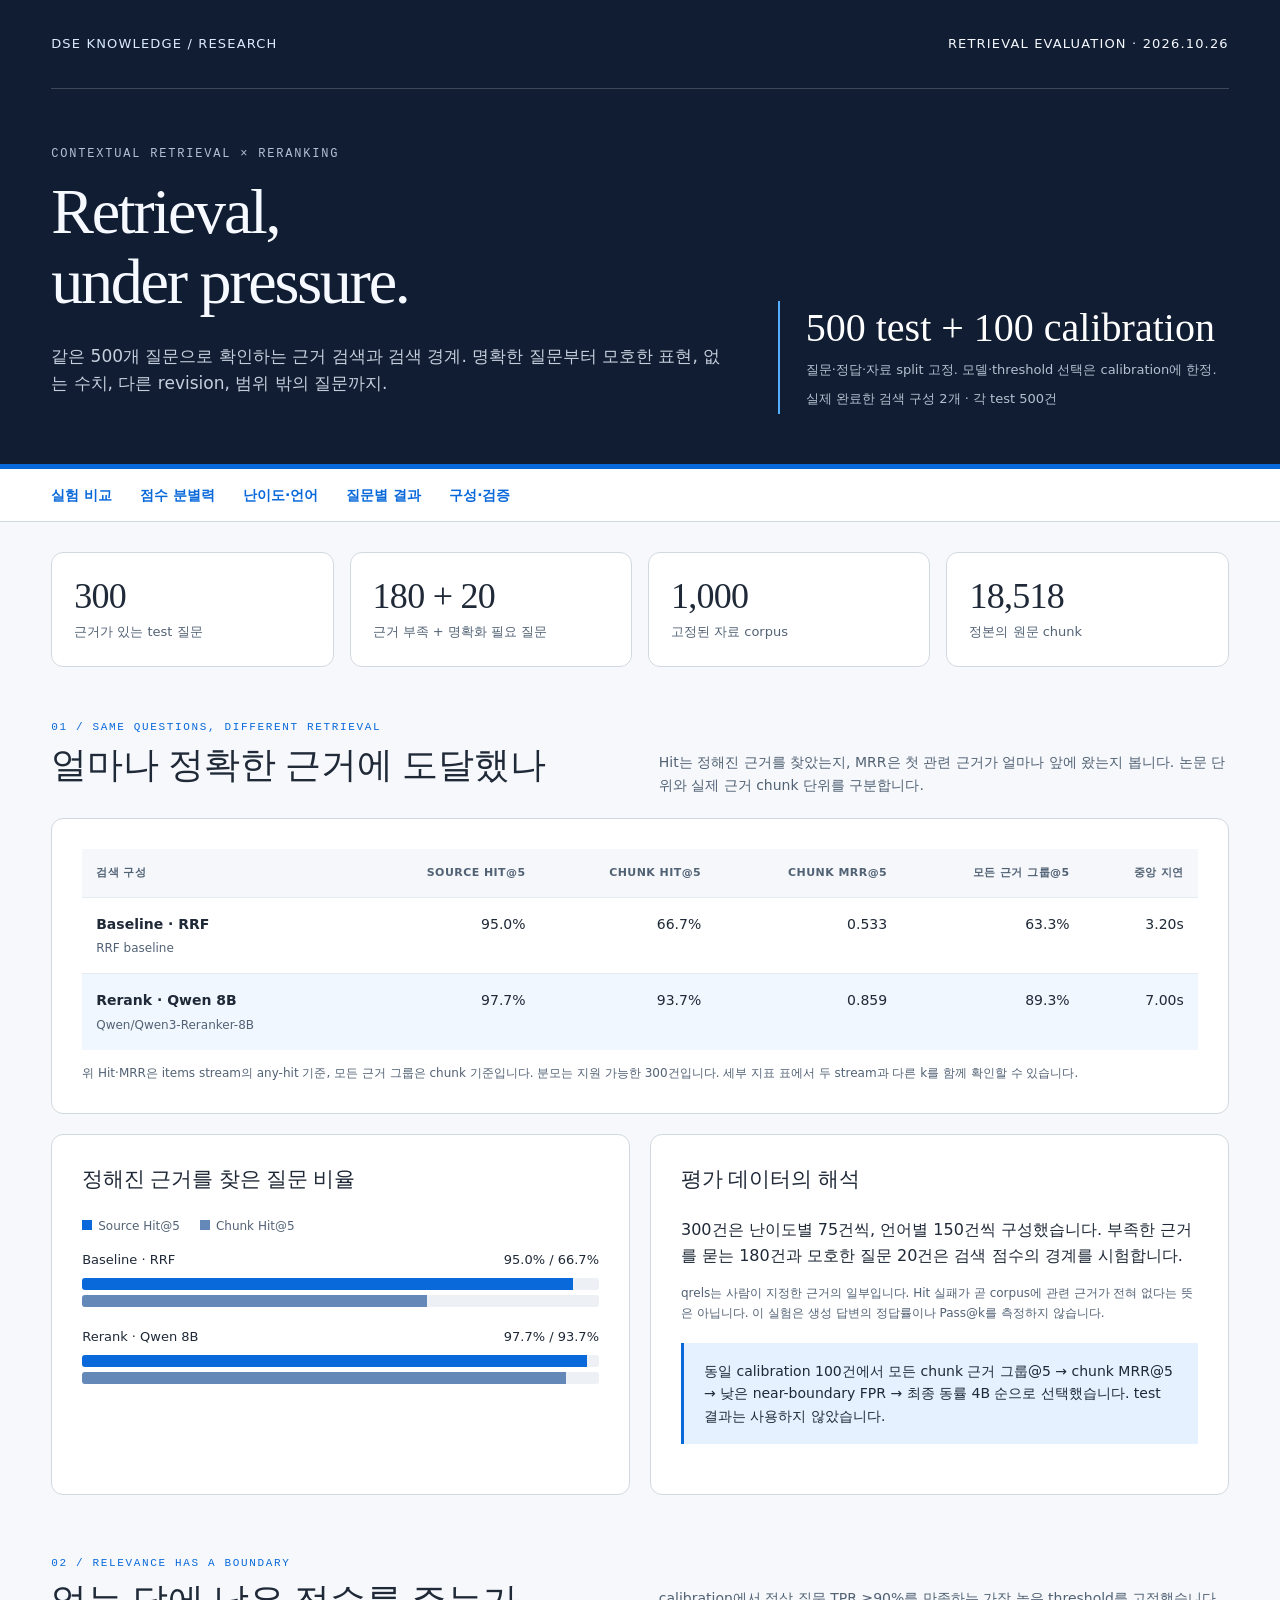
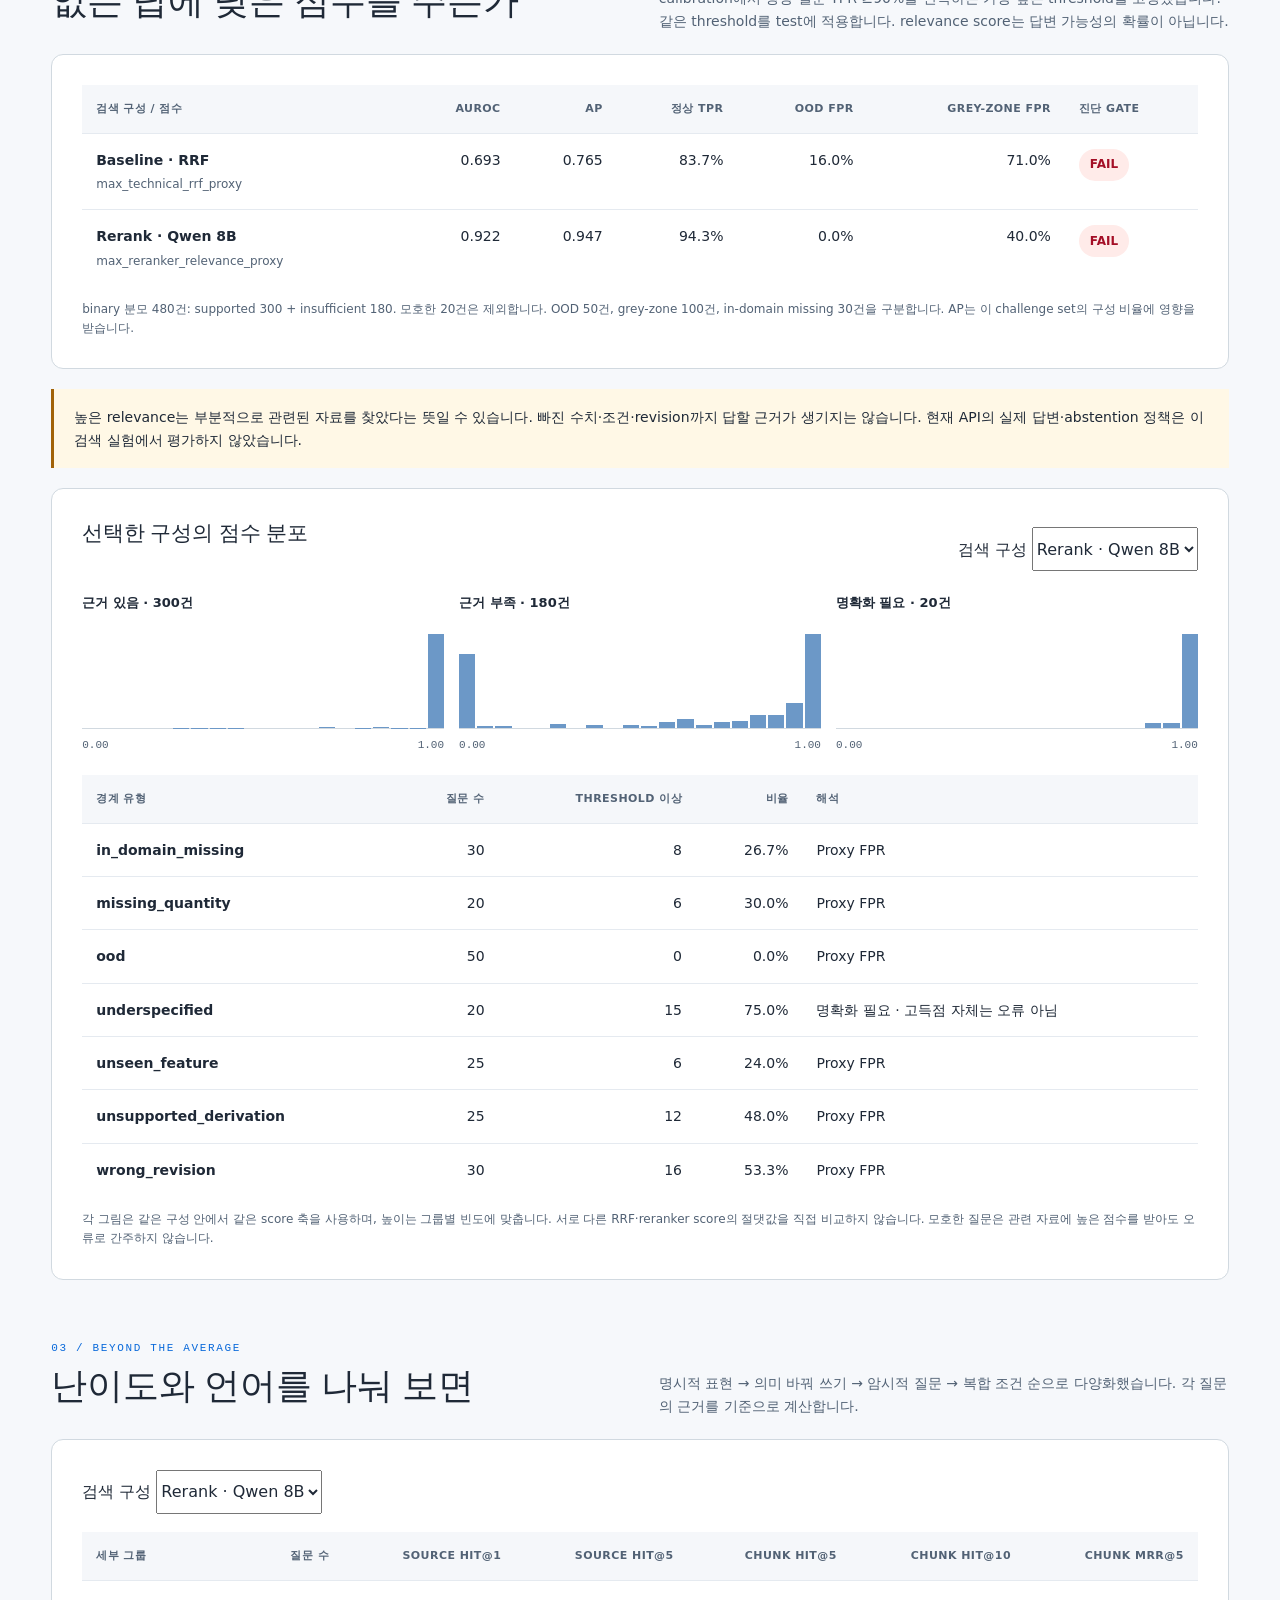
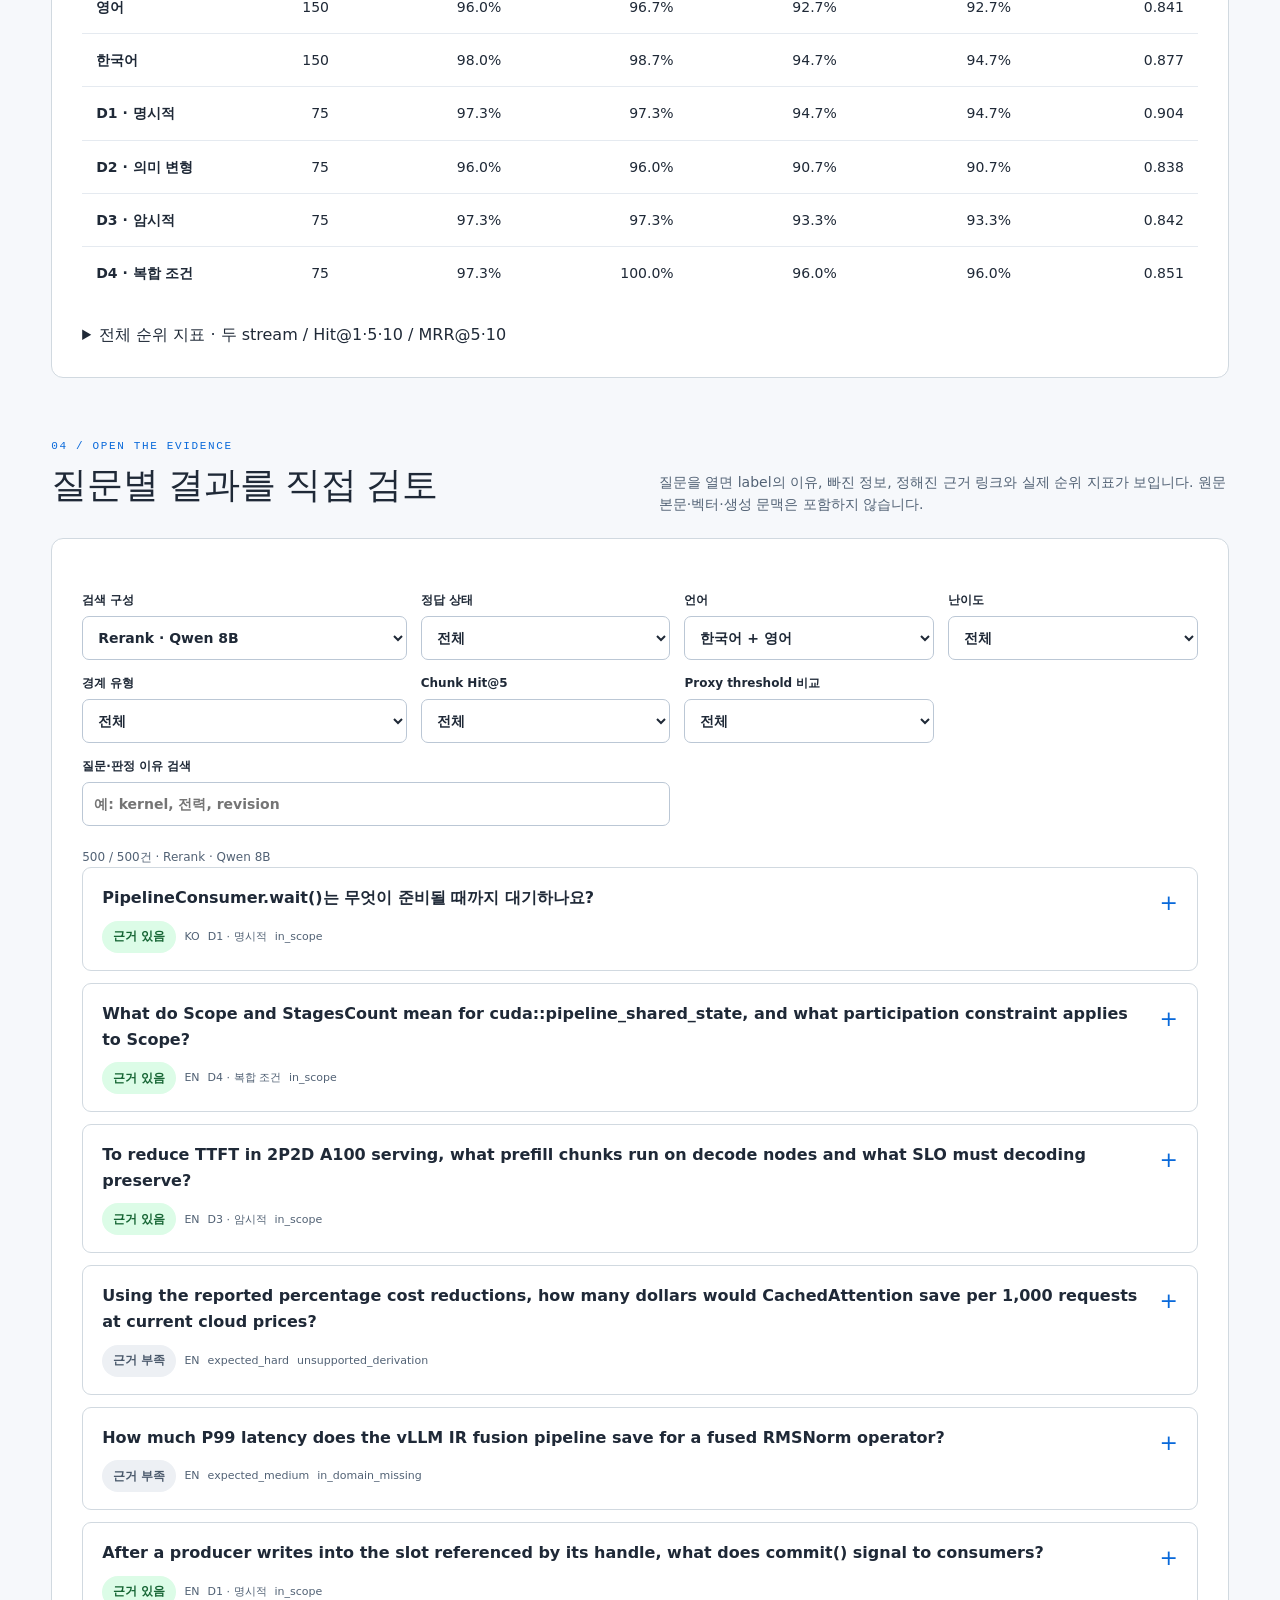
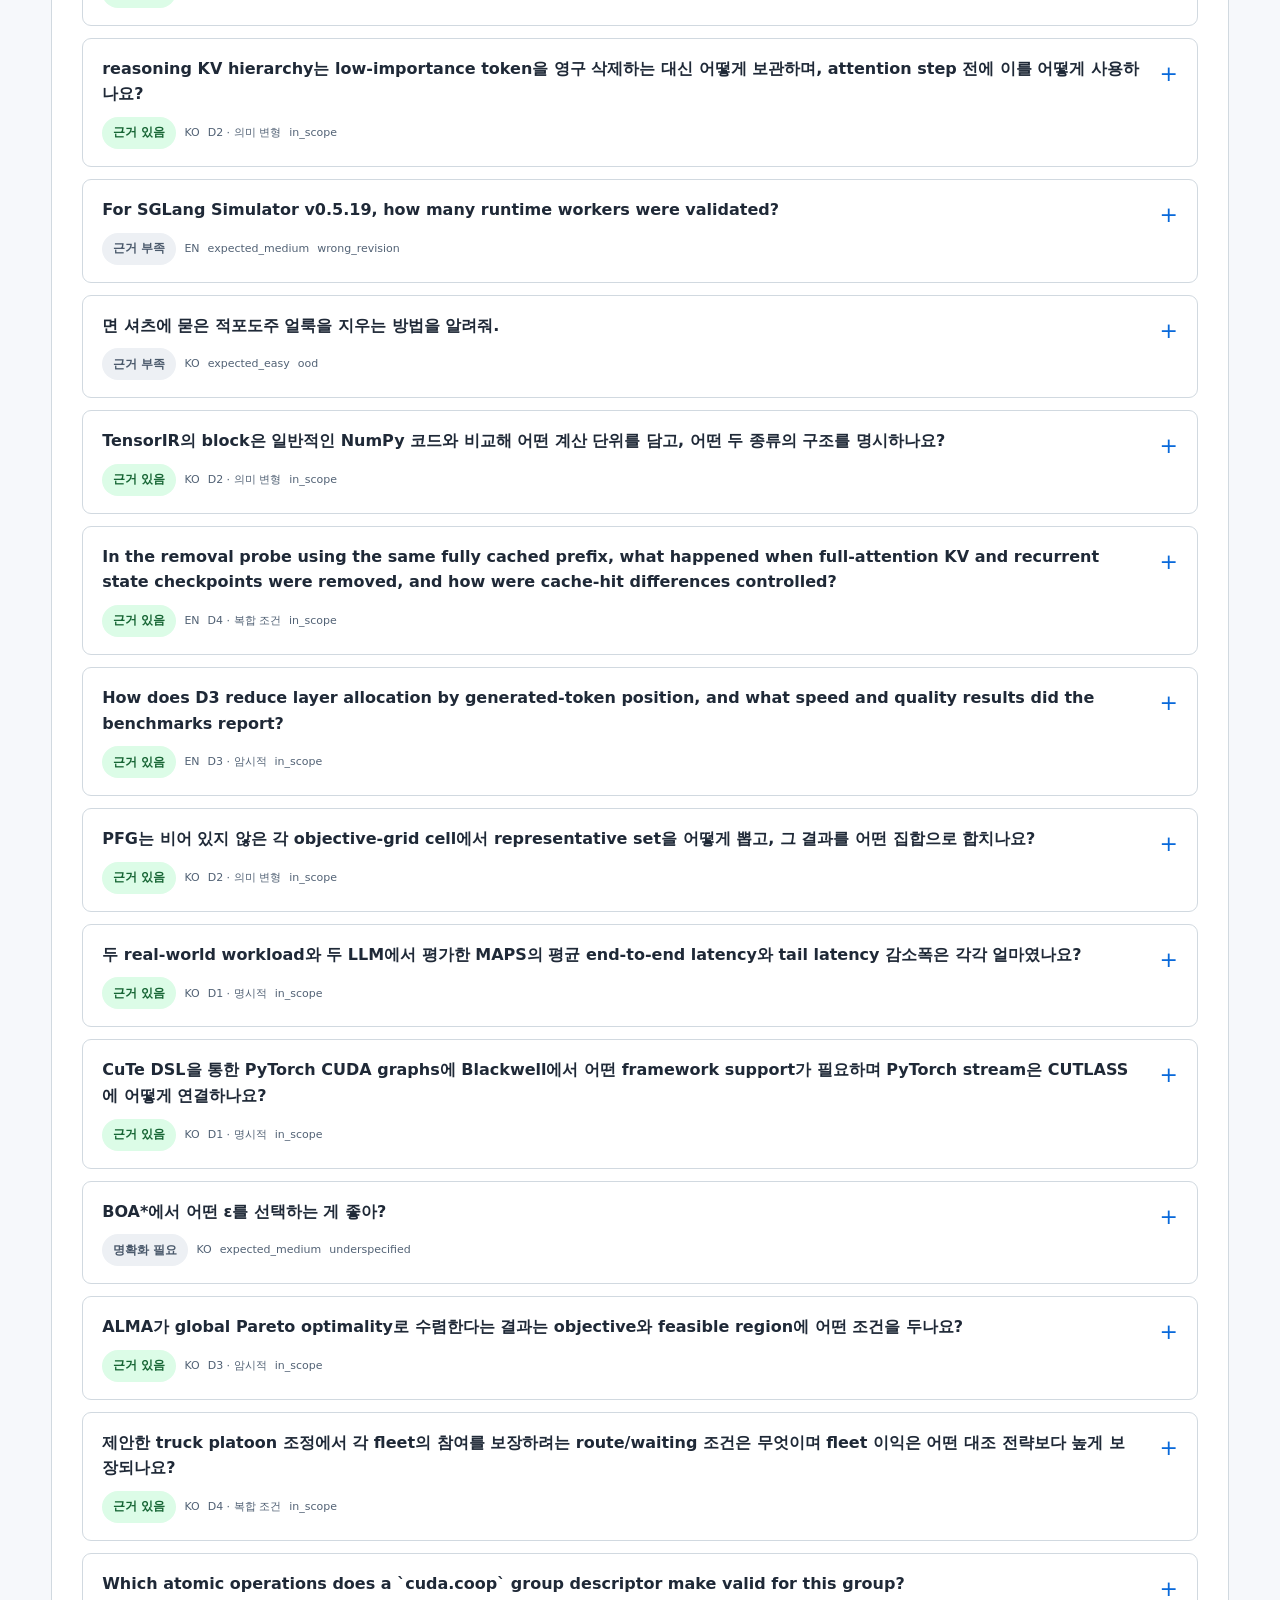
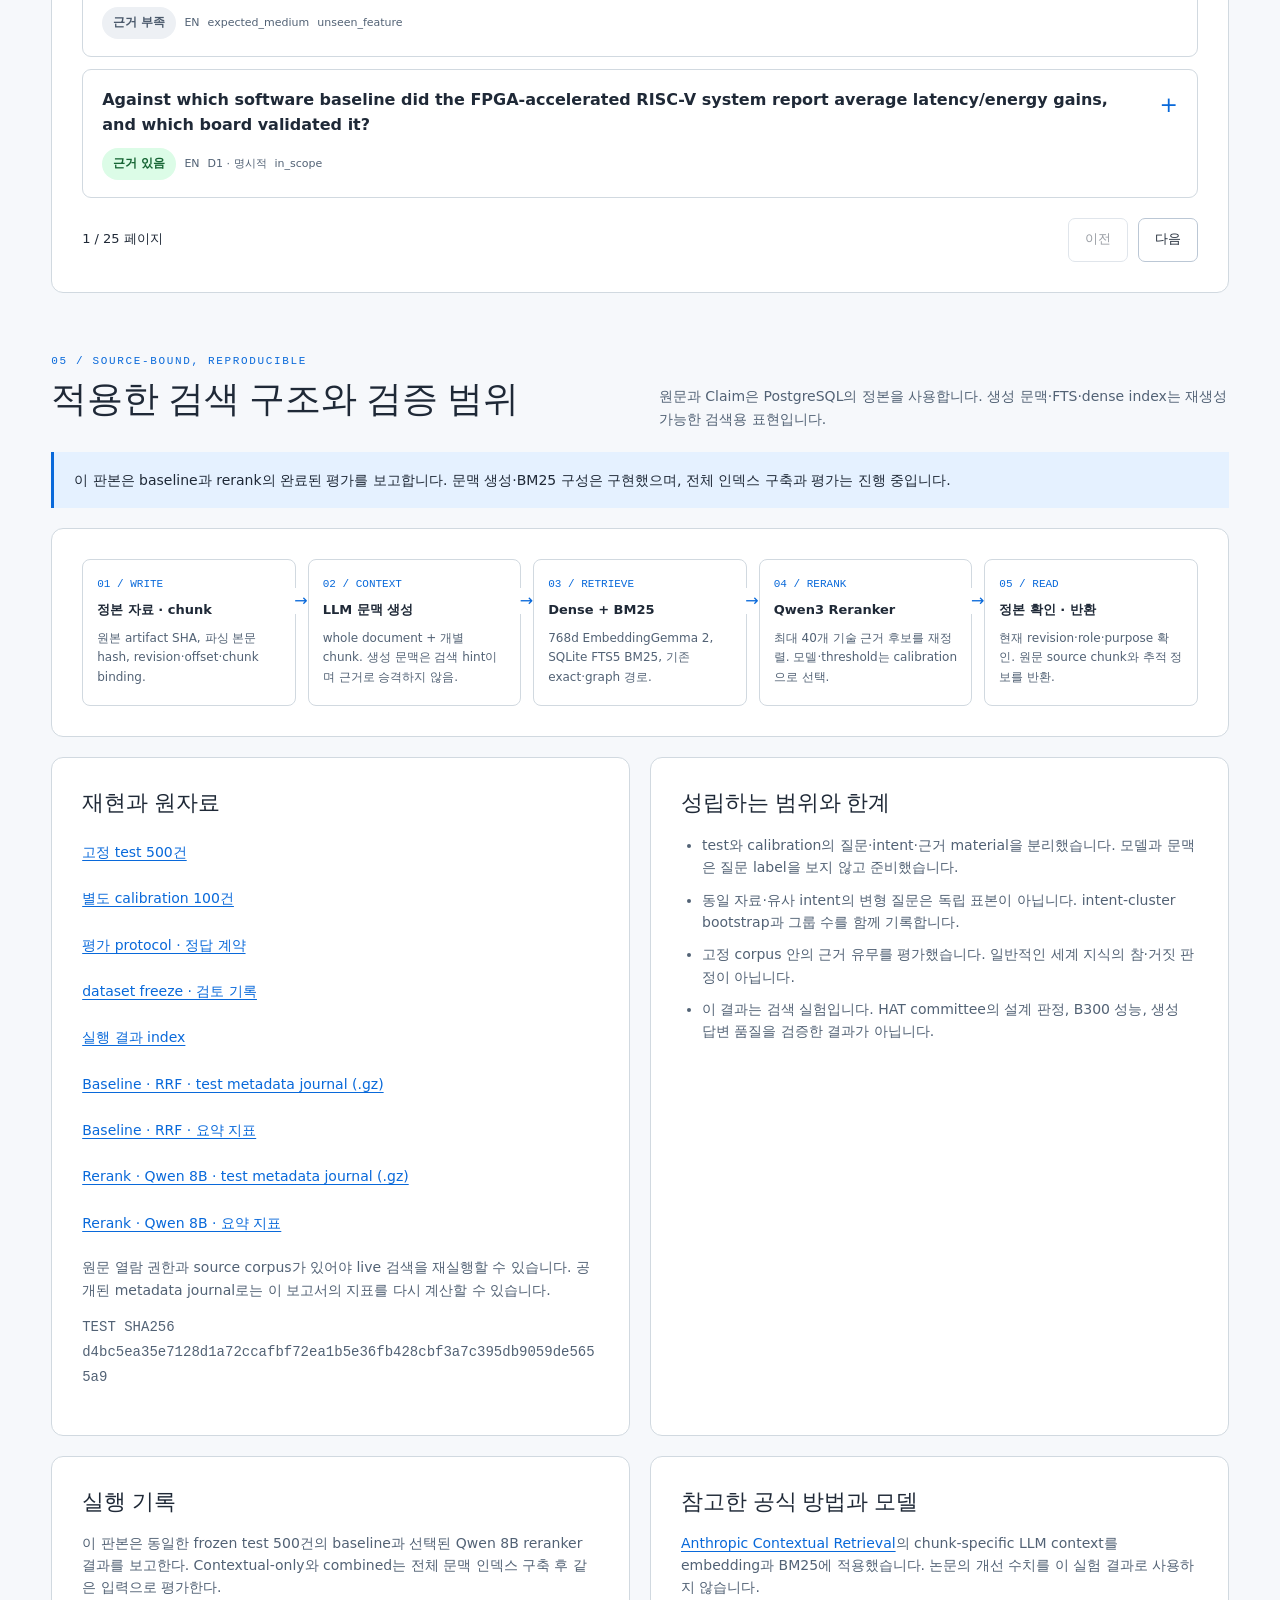
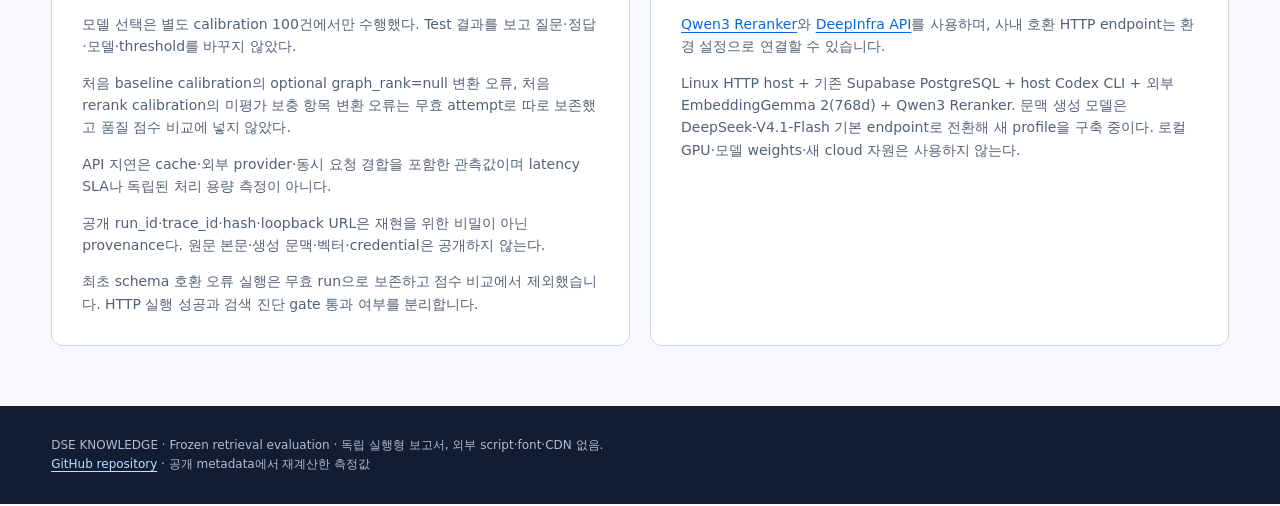
==== web/reports/retrieval-evaluation-2026-10-26.html @ 57195f5c "report(retrieval): publish frozen baseline and Qwen 8B comparison" ====
<!doctype html>
<html lang="ko">
<head>
  <meta charset="utf-8"><meta name="viewport" content="width=device-width,initial-scale=1">
  <meta name="color-scheme" content="light">
  <title>Retrieval, under pressure · DSE Knowledge</title>
  <style>
    :root{--navy:#111d32;--ink:#1f2937;--muted:#526275;--paper:#f6f8fb;--line:#d1d9e0;--blue:#0969da;--light:#e5f1ff;--good:#166534;--warn:#854d0e;--bad:#a40e26;--serif:Georgia,"Noto Serif KR",serif;--sans:system-ui,-apple-system,"Noto Sans KR","Malgun Gothic",sans-serif;--mono:ui-monospace,SFMono-Regular,Consolas,monospace}
    *{box-sizing:border-box}html{scroll-behavior:smooth;min-width:320px}body{margin:0;background:var(--paper);color:var(--ink);font:16px/1.6 var(--sans)}a{color:var(--blue);text-underline-offset:3px;overflow-wrap:anywhere}button,input,select{font:inherit;color:inherit}button,select{cursor:pointer}button,input,select{min-height:44px}button:disabled{opacity:.45;cursor:not-allowed}:focus-visible{outline:3px solid #54aeff;outline-offset:3px}.skip{position:fixed;top:8px;left:8px;transform:translateY(-180%);z-index:5;background:white;padding:10px}.skip:focus{transform:none}
    .wrap{width:min(1380px,100%);margin:auto;padding:0 clamp(18px,4vw,56px)}header{background:var(--navy);color:#f6f9ff;border-bottom:5px solid var(--blue)}.brand{display:flex;justify-content:space-between;gap:20px;align-items:center;padding:22px 0;border-bottom:1px solid #ffffff30;font-size:13px;letter-spacing:.09em}.brand a{color:#dcecff;text-decoration:none;min-height:44px;display:flex;align-items:center}.eyebrow{font:12px/1.5 var(--mono);letter-spacing:.15em;color:#b2c1d4}.hero{display:grid;grid-template-columns:1.5fr 1fr;gap:50px;padding:56px 0 50px}.hero h1{font:normal clamp(38px,5vw,68px)/1.1 var(--serif);letter-spacing:-.035em;margin:14px 0 25px}.hero p{max-width:680px;color:#c5cfdd;font-size:17px}.hero-note{border-left:2px solid #54aeff;padding:4px 0 4px 26px;align-self:end}.hero-note strong{display:block;font:40px/1.15 var(--serif);color:white}.hero-note span{display:block;font-size:13px;color:#b4c1d1;margin-top:9px}.pill{display:inline-flex;align-items:center;min-height:32px;padding:3px 11px;border-radius:99px;background:#e5f1ff;color:#084f9e;font-size:12px;font-weight:700}.pill.fail{background:#ffebe9;color:var(--bad)}.pill.pass{background:#dcfce7;color:var(--good)}.pill.neutral{background:#edf0f4;color:#4a596b}
    nav{background:white;border-bottom:1px solid var(--line)}nav .wrap{display:flex;gap:28px;flex-wrap:wrap}nav a{display:flex;align-items:center;min-height:52px;text-decoration:none;font-size:14px;font-weight:650}.stats{display:grid;grid-template-columns:repeat(4,1fr);gap:16px;margin:30px 0 52px}.stat{background:white;border:1px solid var(--line);border-radius:12px;padding:22px}.stat strong{display:block;font:36px/1.2 var(--serif);font-variant-numeric:tabular-nums;letter-spacing:-.02em}.stat span{font-size:13px;color:var(--muted)}section{scroll-margin-top:20px;margin:0 0 60px}.section-head{display:flex;justify-content:space-between;align-items:end;gap:30px;margin-bottom:22px}.section-head h2{font:normal clamp(27px,3vw,36px)/1.3 var(--serif);margin:7px 0}.kicker{font:11px/1.5 var(--mono);color:var(--blue);letter-spacing:.15em}.section-head p{font-size:14px;color:var(--muted);max-width:570px;margin:0}.card{background:white;border:1px solid var(--line);border-radius:12px;padding:clamp(18px,2.5vw,30px)}.notice{border-left:3px solid var(--blue);background:var(--light);padding:17px 20px;margin:20px 0;font-size:14px}.notice.warning{border-color:#a16207;background:#fff8e6}.table-scroll{max-width:100%;overflow-x:auto}table{border-collapse:collapse;width:100%;text-align:left;font-size:14px}th{background:#f5f7fa;color:#526275;font-size:11px;text-transform:uppercase;letter-spacing:.04em;font-weight:700}th,td{padding:15px 14px;border-bottom:1px solid #e5eaf0;vertical-align:top}td.num,th.num{text-align:right;white-space:nowrap;font-variant-numeric:tabular-nums}td:first-child{font-weight:650}tbody tr:last-child td{border-bottom:0}.sub{display:block;font-size:12px;font-weight:400;color:var(--muted);margin-top:4px}.selected-row{background:#f1f7ff}.grid2{display:grid;grid-template-columns:1fr 1fr;gap:20px}.bar-group{display:grid;gap:20px}.bar-label{display:flex;justify-content:space-between;gap:10px;font-size:13px;margin-bottom:7px}.bar{height:12px;border-radius:3px;background:#edf1f5;overflow:hidden}.bar i{display:block;height:100%;background:var(--blue)}.bar.secondary i{background:#6488b8}.legend{display:flex;gap:20px;flex-wrap:wrap;font-size:12px;color:var(--muted);margin:14px 0}.legend i{display:inline-block;width:10px;height:10px;background:var(--blue);margin-right:6px}.legend i.secondary{background:#6488b8}.chart-title{font:normal 21px var(--serif);margin:0 0 24px}.flow{display:grid;grid-template-columns:repeat(5,1fr);gap:12px;list-style:none;padding:0;margin:0}.flow li{padding:18px 14px;border:1px solid var(--line);border-radius:8px;position:relative}.flow li:not(:last-child):after{content:'→';position:absolute;right:-13px;top:28px;color:var(--blue);background:white}.flow b{display:block;font-size:13px}.flow small{display:block;color:var(--muted);font-size:12px;margin-top:8px}.flow em{font:11px var(--mono);display:block;color:var(--blue);margin-bottom:10px}.filters{display:grid;grid-template-columns:1.3fr 1fr 1fr 1fr;gap:14px;margin:22px 0}.filters label{font-size:12px;font-weight:650}.filters input,.filters select{display:block;width:100%;margin-top:6px;border:1px solid #bbc7d5;background:white;border-radius:7px;padding:9px 11px;max-width:100%;font-size:14px}.filters .query{grid-column:span 2}.case-list{display:grid;gap:12px}.case{border:1px solid var(--line);border-radius:9px;overflow:hidden;background:white}.case summary{cursor:pointer;padding:17px 19px;list-style:none;display:grid;grid-template-columns:1fr auto;gap:20px;min-height:64px}.case summary::-webkit-details-marker{display:none}.case summary:after{content:'+';font-size:22px;color:var(--blue);grid-column:2;grid-row:1}.case[open] summary:after{content:'−'}.query-title{font-weight:650;overflow-wrap:anywhere}.case-meta{display:flex;gap:8px;align-items:center;flex-wrap:wrap;margin-top:10px;font-size:11px;color:var(--muted)}.case-body{border-top:1px solid #e7ecf2;background:#f9fbfe;padding:20px;font-size:14px}.case-body p{margin:8px 0 15px}.case-body dt{font-size:11px;color:var(--muted);font-weight:700}.case-body dd{margin:4px 0 14px;overflow-wrap:anywhere}.case-body code{font:11px var(--mono);overflow-wrap:anywhere}.case-numbers{display:flex;gap:25px;flex-wrap:wrap;margin:0 0 18px}.case-numbers b{display:block;font:24px var(--serif)}.case-numbers span{font-size:11px;color:var(--muted)}.pager{display:flex;align-items:center;justify-content:space-between;gap:18px;margin-top:20px;font-size:13px}.pager button{border:1px solid #bbc7d5;background:white;border-radius:7px;padding:8px 16px}.pager .buttons{display:flex;gap:10px}.empty{padding:40px;text-align:center;color:var(--muted)}.footnote{font-size:12px;color:var(--muted);margin:14px 0 0}.audit-grid{display:grid;grid-template-columns:1fr 1fr;gap:20px}.audit-grid h3{font:normal 22px var(--serif);margin:0 0 15px}.audit-grid p,.audit-grid li{font-size:14px;color:var(--muted)}.audit-grid ul{padding-left:21px}.audit-grid li{margin:10px 0}.hash{font:11px/1.8 var(--mono);overflow-wrap:anywhere}.download-list{display:grid;gap:8px}.download-list a{padding:8px 0;font-size:14px}footer{background:var(--navy);color:#aebed0;padding:30px 0;font-size:12px}footer a{color:#c1ddff}.noscript{padding:24px;background:#fff1d1}h3 small{font:12px var(--sans);color:var(--muted)}.density{display:grid;grid-template-columns:repeat(3,1fr);gap:15px}.hist-title{font-size:13px;font-weight:700}.hist{height:95px;display:flex;gap:2px;align-items:end;border-bottom:1px solid var(--line);margin:20px 0 10px}.hist i{display:block;background:#6c98c7;flex:1;min-height:0}.hist-label{font:11px var(--mono);color:var(--muted);display:flex;justify-content:space-between}
    @media(max-width:950px){.hero{grid-template-columns:1fr;gap:20px;padding-top:38px}.hero-note{padding-left:20px}.hero-note strong{font-size:30px}.flow{grid-template-columns:1fr}.flow li:not(:last-child):after{content:'↓';right:20px;top:auto;bottom:-17px}.filters{grid-template-columns:1fr 1fr}.stats{grid-template-columns:1fr 1fr}.grid2,.audit-grid{grid-template-columns:1fr}.section-head{display:block}.section-head p{margin-top:12px}}
    @media(max-width:520px){.brand{font-size:10px;gap:10px}.brand span:last-child{display:none}.hero h1{font-size:41px}.hero p{font-size:15px}.stats{gap:10px;margin-bottom:38px}.stat{padding:17px}.stat strong{font-size:29px}.filters{grid-template-columns:1fr}.filters .query{grid-column:auto}.card{padding:16px}nav .wrap{gap:18px}nav a{font-size:12px}section{margin-bottom:42px}.density{grid-template-columns:1fr}.case summary{padding:15px}.pager{align-items:start}.pager .buttons{gap:6px}.pager button{padding:7px 10px}.section-head h2{font-size:29px}}
    @media(prefers-reduced-motion:reduce){html{scroll-behavior:auto}}@media print{header{background:white;color:var(--ink)}.hero p,.eyebrow{color:var(--muted)}nav,.filters,.pager{display:none}.wrap{max-width:none;padding:0}.card,.stat{break-inside:avoid}.hero-note strong{color:var(--ink)}}
  </style>
</head>
<body>
<a class="skip" href="#overview">본문 바로가기</a>
<header><div class="wrap"><div class="brand"><a href="https://github.com/jimmylegendary/dse-knowledge">DSE KNOWLEDGE / RESEARCH</a><span>RETRIEVAL EVALUATION · 2026.10.26</span></div><div class="hero"><div><div class="eyebrow">CONTEXTUAL RETRIEVAL × RERANKING</div><h1>Retrieval,<br>under pressure.</h1><p>같은 500개 질문으로 확인하는 근거 검색과 검색 경계. 명확한 질문부터 모호한 표현, 없는 수치, 다른 revision, 범위 밖의 질문까지.</p></div><div class="hero-note"><strong>500 test + 100 calibration</strong><span>질문·정답·자료 split 고정. 모델·threshold 선택은 calibration에 한정.</span><span id="run-count"></span></div></div></div></header>
<nav aria-label="보고서 목차"><div class="wrap"><a href="#overview">실험 비교</a><a href="#boundary">점수 분별력</a><a href="#slices">난이도·언어</a><a href="#cases">질문별 결과</a><a href="#system">구성·검증</a></div></nav>
<noscript><p class="noscript">질문 필터와 측정값 표시는 JavaScript가 필요합니다. 원본 테스트셋과 결과는 <a href="https://github.com/jimmylegendary/dse-knowledge/tree/main/research/eval500">GitHub</a>에서 볼 수 있습니다.</p></noscript>
<main class="wrap">
<div class="stats"><div class="stat"><strong>300</strong><span>근거가 있는 test 질문</span></div><div class="stat"><strong>180 + 20</strong><span>근거 부족 + 명확화 필요 질문</span></div><div class="stat"><strong>1,000</strong><span>고정된 자료 corpus</span></div><div class="stat"><strong>18,518</strong><span>정본의 원문 chunk</span></div></div>
<section id="overview"><div class="section-head"><div><div class="kicker">01 / SAME QUESTIONS, DIFFERENT RETRIEVAL</div><h2>얼마나 정확한 근거에 도달했나</h2></div><p>Hit는 정해진 근거를 찾았는지, MRR은 첫 관련 근거가 얼마나 앞에 왔는지 봅니다. 논문 단위와 실제 근거 chunk 단위를 구분합니다.</p></div><div class="card"><div class="table-scroll"><table><thead><tr><th>검색 구성</th><th class="num">Source Hit@5</th><th class="num">Chunk Hit@5</th><th class="num">Chunk MRR@5</th><th class="num">모든 근거 그룹@5</th><th class="num">중앙 지연</th></tr></thead><tbody id="comparison"></tbody></table></div><p class="footnote">위 Hit·MRR은 items stream의 any-hit 기준, 모든 근거 그룹은 chunk 기준입니다. 분모는 지원 가능한 300건입니다. 세부 지표 표에서 두 stream과 다른 k를 함께 확인할 수 있습니다.</p></div><div class="grid2" style="margin-top:20px"><div class="card"><h3 class="chart-title">정해진 근거를 찾은 질문 비율</h3><div class="legend"><span><i></i>Source Hit@5</span><span><i class="secondary"></i>Chunk Hit@5</span></div><div class="bar-group" id="hit-bars"></div></div><div class="card"><h3 class="chart-title">평가 데이터의 해석</h3><p>300건은 난이도별 75건씩, 언어별 150건씩 구성했습니다. 부족한 근거를 묻는 180건과 모호한 질문 20건은 검색 점수의 경계를 시험합니다.</p><p class="footnote">qrels는 사람이 지정한 근거의 일부입니다. Hit 실패가 곧 corpus에 관련 근거가 전혀 없다는 뜻은 아닙니다. 이 실험은 생성 답변의 정답률이나 Pass@k를 측정하지 않습니다.</p><div class="notice" id="selection-note"></div></div></div></section>
<section id="boundary"><div class="section-head"><div><div class="kicker">02 / RELEVANCE HAS A BOUNDARY</div><h2>없는 답에 낮은 점수를 주는가</h2></div><p>calibration에서 정상 질문 TPR ≥90%를 만족하는 가장 높은 threshold를 고정했습니다. 같은 threshold를 test에 적용합니다. relevance score는 답변 가능성의 확률이 아닙니다.</p></div><div class="card"><div class="table-scroll"><table><thead><tr><th>검색 구성 / 점수</th><th class="num">AUROC</th><th class="num">AP</th><th class="num">정상 TPR</th><th class="num">OOD FPR</th><th class="num">Grey-zone FPR</th><th>진단 gate</th></tr></thead><tbody id="discrimination"></tbody></table></div><p class="footnote">binary 분모 480건: supported 300 + insufficient 180. 모호한 20건은 제외합니다. OOD 50건, grey-zone 100건, in-domain missing 30건을 구분합니다. AP는 이 challenge set의 구성 비율에 영향을 받습니다.</p></div><div class="notice warning">높은 relevance는 부분적으로 관련된 자료를 찾았다는 뜻일 수 있습니다. 빠진 수치·조건·revision까지 답할 근거가 생기지는 않습니다. 현재 API의 실제 답변·abstention 정책은 이 검색 실험에서 평가하지 않았습니다.</div><div class="card"><div class="section-head"><h3 class="chart-title">선택한 구성의 점수 분포</h3><label>검색 구성 <select id="hist-mode" aria-label="점수 분포 검색 구성"></select></label></div><div class="density" id="histograms"></div><div class="table-scroll" style="margin-top:24px"><table><thead><tr><th>경계 유형</th><th class="num">질문 수</th><th class="num">Threshold 이상</th><th class="num">비율</th><th>해석</th></tr></thead><tbody id="boundary-table"></tbody></table></div><p class="footnote">각 그림은 같은 구성 안에서 같은 score 축을 사용하며, 높이는 그룹별 빈도에 맞춥니다. 서로 다른 RRF·reranker score의 절댓값을 직접 비교하지 않습니다. 모호한 질문은 관련 자료에 높은 점수를 받아도 오류로 간주하지 않습니다.</p></div></section>
<section id="slices"><div class="section-head"><div><div class="kicker">03 / BEYOND THE AVERAGE</div><h2>난이도와 언어를 나눠 보면</h2></div><p>명시적 표현 → 의미 바꿔 쓰기 → 암시적 질문 → 복합 조건 순으로 다양화했습니다. 각 질문의 근거를 기준으로 계산합니다.</p></div><div class="card"><label>검색 구성 <select id="slice-mode" aria-label="세부 지표 검색 구성"></select></label><div class="table-scroll" style="margin-top:18px"><table><thead><tr><th>세부 그룹</th><th class="num">질문 수</th><th class="num">Source Hit@1</th><th class="num">Source Hit@5</th><th class="num">Chunk Hit@5</th><th class="num">Chunk Hit@10</th><th class="num">Chunk MRR@5</th></tr></thead><tbody id="slice-table"></tbody></table></div><details style="margin-top:22px"><summary>전체 순위 지표 · 두 stream / Hit@1·5·10 / MRR@5·10</summary><div class="table-scroll"><table><thead><tr><th>결과 stream</th><th>단위·지표</th><th class="num">측정값</th><th class="num">분모</th></tr></thead><tbody id="all-metrics"></tbody></table></div></details></div></section>
<section id="cases"><div class="section-head"><div><div class="kicker">04 / OPEN THE EVIDENCE</div><h2>질문별 결과를 직접 검토</h2></div><p>질문을 열면 label의 이유, 빠진 정보, 정해진 근거 링크와 실제 순위 지표가 보입니다. 원문 본문·벡터·생성 문맥은 포함하지 않습니다.</p></div><div class="card"><div class="filters"><label>검색 구성<select id="case-mode"></select></label><label>정답 상태<select id="label-filter"><option value="">전체</option><option value="supported">근거 있음</option><option value="insufficient">근거 부족</option><option value="ambiguous">명확화 필요</option></select></label><label>언어<select id="language-filter"><option value="">한국어 + 영어</option><option value="ko">한국어</option><option value="en">영어</option></select></label><label>난이도<select id="difficulty-filter"><option value="">전체</option></select></label><label>경계 유형<select id="boundary-filter"><option value="">전체</option></select></label><label>Chunk Hit@5<select id="hit-filter"><option value="">전체</option><option value="1">Hit</option><option value="0">Miss</option></select></label><label>Proxy threshold 비교<select id="proxy-filter"><option value="">전체</option><option value="fp">근거 부족 · 높은 proxy (FP)</option><option value="fn">근거 있음 · 낮은 proxy (FN)</option><option value="above">Threshold 이상</option><option value="below">Threshold 미만</option></select></label><label class="query">질문·판정 이유 검색<input id="text-filter" type="search" placeholder="예: kernel, 전력, revision" autocomplete="off"></label></div><p class="footnote" id="case-status" aria-live="polite"></p><div class="case-list" id="case-list"></div><div class="pager"><span id="page-status"></span><div class="buttons"><button id="previous" type="button">이전</button><button id="next" type="button">다음</button></div></div></div></section>
<section id="system"><div class="section-head"><div><div class="kicker">05 / SOURCE-BOUND, REPRODUCIBLE</div><h2>적용한 검색 구조와 검증 범위</h2></div><p>원문과 Claim은 PostgreSQL의 정본을 사용합니다. 생성 문맥·FTS·dense index는 재생성 가능한 검색용 표현입니다.</p></div><div class="notice" id="context-build-status"></div><div class="card"><ol class="flow"><li><em>01 / WRITE</em><b>정본 자료 · chunk</b><small>원본 artifact SHA, 파싱 본문 hash, revision·offset·chunk binding.</small></li><li><em>02 / CONTEXT</em><b>LLM 문맥 생성</b><small>whole document + 개별 chunk. 생성 문맥은 검색 hint이며 근거로 승격하지 않음.</small></li><li><em>03 / RETRIEVE</em><b>Dense + BM25</b><small>768d EmbeddingGemma 2, SQLite FTS5 BM25, 기존 exact·graph 경로.</small></li><li><em>04 / RERANK</em><b>Qwen3 Reranker</b><small>최대 40개 기술 근거 후보를 재정렬. 모델·threshold는 calibration으로 선택.</small></li><li><em>05 / READ</em><b>정본 확인 · 반환</b><small>현재 revision·role·purpose 확인. 원문 source chunk와 추적 정보를 반환.</small></li></ol></div><div class="audit-grid" style="margin-top:20px"><div class="card"><h3>재현과 원자료</h3><div class="download-list" id="downloads"></div><p class="footnote">원문 열람 권한과 source corpus가 있어야 live 검색을 재실행할 수 있습니다. 공개된 metadata journal로는 이 보고서의 지표를 다시 계산할 수 있습니다.</p><p class="hash" id="dataset-hash"></p></div><div class="card"><h3>성립하는 범위와 한계</h3><ul><li>test와 calibration의 질문·intent·근거 material을 분리했습니다. 모델과 문맥은 질문 label을 보지 않고 준비했습니다.</li><li>동일 자료·유사 intent의 변형 질문은 독립 표본이 아닙니다. intent-cluster bootstrap과 그룹 수를 함께 기록합니다.</li><li>고정 corpus 안의 근거 유무를 평가했습니다. 일반적인 세계 지식의 참·거짓 판정이 아닙니다.</li><li>이 결과는 검색 실험입니다. HAT committee의 설계 판정, B300 성능, 생성 답변 품질을 검증한 결과가 아닙니다.</li></ul></div><div class="card"><h3>실행 기록</h3><div id="execution-notes"></div><p class="footnote">최초 schema 호환 오류 실행은 무효 run으로 보존하고 점수 비교에서 제외했습니다. HTTP 실행 성공과 검색 진단 gate 통과 여부를 분리합니다.</p></div><div class="card"><h3>참고한 공식 방법과 모델</h3><p><a href="https://www.anthropic.com/research/contextual-retrieval">Anthropic Contextual Retrieval</a>의 chunk-specific LLM context를 embedding과 BM25에 적용했습니다. 논문의 개선 수치를 이 실험 결과로 사용하지 않습니다.</p><p><a href="https://huggingface.co/Qwen/Qwen3-Reranker-4B">Qwen3 Reranker</a>와 <a href="https://deepinfra.com/Qwen/Qwen3-Reranker-4B/api">DeepInfra API</a>를 사용하며, 사내 호환 HTTP endpoint는 환경 설정으로 연결할 수 있습니다.</p><p id="infra-note" class="footnote"></p></div></div></section>
</main><footer><div class="wrap">DSE KNOWLEDGE · Frozen retrieval evaluation · 독립 실행형 보고서, 외부 script·font·CDN 없음.<br><a href="https://github.com/jimmylegendary/dse-knowledge">GitHub repository</a> · 공개 metadata에서 재계산한 측정값</div></footer>
<script id="report-data" type="application/json">{"schema_version":"retrieval-evaluation-report/v1","date":"2026-10-26","case_sha256":"d4bc5ea35e7128d1a72ccafbf72ea1b5e36fb428cbf3a7c395db9059de5655a9","freeze":{"schema_version":"dse-eval500-freeze/v1","frozen_at":"2026-10-26T09:02:46.368896+00:00","status":"independent_source_review_complete_before_retrieval","dataset_version":"v1","files":{"calibration":{"path":"research/eval500/calibration-v1.jsonl","sha256":"c053fcedb176c569bd898a0dcf9d2c7358e8e557e1ad5259ba0188efcc2a63dd","rows":100,"labels":{"insufficient":36,"ambiguous":4,"supported":60},"languages":{"ko":50,"en":50}},"test":{"path":"research/eval500/test-v1.jsonl","sha256":"d4bc5ea35e7128d1a72ccafbf72ea1b5e36fb428cbf3a7c395db9059de5655a9","rows":500,"labels":{"supported":300,"insufficient":180,"ambiguous":20},"languages":{"ko":250,"en":250}},"protocol":{"path":"research/eval500/protocol-v1.json","sha256":"2f067fc626d13fec6b35aca3d9c255bd2c63df103a4a3c31f4ba9a06fb53424e"}},"author_input_sha256":{"positive-cases.jsonl":"923f3ee36416e858907212535c5b04a1636ced4088cb91a37d638fc9c246d12f","negative-cases.jsonl":"d277dc1e6be45270191a64c51394e78113497ac750c83cfe181bb77c359cdf5e"},"corpus_manifest_sha256":"4de7a9d2b59dad4ae31bb4a33c20ce9e4ebfa113f647111211d747eb2f56179d","corpus_counts":{"materials":1000,"revisions":1000,"chunks":18518,"claims":2383},"baseline_code_commit":"790a77b9e5a10df945567022f03d05bc433c19f9","baseline_policy":"retrieval-policy/v2.2","question_order_seed":20261026,"test_outcome_used_to_tune_questions_or_thresholds":false,"qrels":"partial source/chunk evidence; AND groups with OR alternatives","generated_answers_or_full_corpus_relevance_judgments_evaluated":false,"canonical_source_unchanged":true,"gold_review":"AI-authored, independent AI source review with root adjudication; not human/scientific validation","source_texts_vectors_credentials_published":false,"author_status_fields":"historical authoring metadata; independent source-scope acceptance is recorded by this freeze manifest","absence_scope":"full query support in the frozen indexed corpus, not world-fact falsity; version-applicability-unbound qualifies as insufficient","future_use":"regression after publication; not a future blind holdout","independent_review_receipts":{"positive":"positive-independent-review.jsonl","negative":"dataset-review.jsonl"},"limits":["500 questions are not 500 independent sources or intents","Challenge class prevalence is designed, not production prevalence","RRF/reranker relevance are not calibrated answerability confidence"]},"notes":["이 판본은 동일한 frozen test 500건의 baseline과 선택된 Qwen 8B reranker 결과를 보고한다. Contextual-only와 combined는 전체 문맥 인덱스 구축 후 같은 입력으로 평가한다.","모델 선택은 별도 calibration 100건에서만 수행했다. Test 결과를 보고 질문·정답·모델·threshold를 바꾸지 않았다.","처음 baseline calibration의 optional graph_rank=null 변환 오류, 처음 rerank calibration의 미평가 보충 항목 변환 오류는 무효 attempt로 따로 보존했고 품질 점수 비교에 넣지 않았다.","API 지연은 cache·외부 provider·동시 요청 경합을 포함한 관측값이며 latency SLA나 독립된 처리 용량 측정이 아니다.","공개 run_id·trace_id·hash·loopback URL은 재현을 위한 비밀이 아닌 provenance다. 원문 본문·생성 문맥·벡터·credential은 공개하지 않는다."],"selected_run":"rerank-8b","model_selection":{"schema_version":"calibration-model-selection/v1","uses_test_results":false,"calibration_cases":100,"rule":"max all-chunk-groups@5; then max chunk MRR@5; then min near-boundary FPR; final tie 4B","explanation":"동일 calibration 100건에서 모든 chunk 근거 그룹@5 → chunk MRR@5 → 낮은 near-boundary FPR → 최종 동률 4B 순으로 선택했습니다. test 결과는 사용하지 않았습니다.","selected":{"model":"8b","run_id":"rerank-8b","quality_tuple":[0.95,0.9116666666666667,-0.25,0],"chunk_all_groups_hit_at_5":0.95,"chunk_mrr_at_5":0.9116666666666667,"near_boundary_fpr":0.25},"candidates":[{"model":"4b","run_id":"rerank-4b-v2","quality_tuple":[0.9,0.8861111111111111,-0.45,1],"chunk_all_groups_hit_at_5":0.9,"chunk_mrr_at_5":0.8861111111111111,"near_boundary_fpr":0.45},{"model":"8b","run_id":"rerank-8b","quality_tuple":[0.95,0.9116666666666667,-0.25,0],"chunk_all_groups_hit_at_5":0.95,"chunk_mrr_at_5":0.9116666666666667,"near_boundary_fpr":0.25}]},"infra":{"description":"Linux HTTP host + 기존 Supabase PostgreSQL + host Codex CLI + 외부 EmbeddingGemma 2(768d) + Qwen3 Reranker. 문맥 생성 모델은 DeepSeek-V4.1-Flash 기본 endpoint로 전환해 새 profile을 구축 중이다. 로컬 GPU·모델 weights·새 cloud 자원은 사용하지 않는다.","canonical_sources":1000,"canonical_chunks":18518,"eligible_sources":999,"eligible_chunks":18512,"context_index_ready":false},"runs":[{"id":"baseline","label":"Baseline · RRF","mode":"baseline","model":"none","context_model":null,"audit":{"profile_type":"legacy_pinned_baseline"},"summary":{"stage":"test","status":"complete","execution_gate_passed":true,"case_count":500,"recorded_case_count":500,"success_count":500,"error_count":0,"case_distribution":{"count":500,"counts":{"supported":300,"insufficient":180,"ambiguous":20},"languages":{"ko":250,"en":250},"categories":{"compiler_kernel":77,"serving_scheduling":77,"llm_model_workload":78,"memory_interconnect":45,"out_of_domain":50,"dse_optimization":63,"hardware_architecture":43,"simulation_measurement":23,"power_thermal_packaging":35,"provenance_experiment":9},"difficulty":{"d1_clear":75,"d4_multiconstraint":75,"d3_implicit":75,"expected_hard":25,"expected_medium":123,"d2_semantic":75,"expected_easy":52},"positive_tiers":{"d1_clear":75,"d4_multiconstraint":75,"d3_implicit":75,"d2_semantic":75},"positive_tier_languages":{"d1_clear":{"ko":38,"en":37},"d2_semantic":{"ko":37,"en":38},"d3_implicit":{"en":37,"ko":38},"d4_multiconstraint":{"en":38,"ko":37}},"boundary_types":{"unsupported_derivation":25,"in_domain_missing":30,"wrong_revision":30,"ood":50,"underspecified":20,"unseen_feature":25,"missing_quantity":20},"intent_group_count":398,"source_material_count":120},"group_counts":{"intent_groups":398,"source_materials":120},"score_name":"max_technical_rrf_proxy","probability":false,"actual_confidence":"not_provided","actual_action":"not_evaluated","actual_abstention":"not_evaluated","threshold_is_proxy_only":true,"threshold_proxy_enforcement":"not_evaluated","score_metrics":{"roc_auc":0.6928981481481481,"average_precision":0.7649679788190464,"scored_binary_denominator":480,"binary_denominator":480,"ambiguous_excluded_from_binary":20},"development_metrics":null,"test_metrics":{"tp":251,"fp":98,"tn":82,"fn":49,"scored_denominator":480,"precision":0.7191977077363897,"supported_tpr":0.8366666666666667,"specificity":0.45555555555555555,"fpr":0.5444444444444444,"ood_fpr":0.16,"ood_denominator":50,"near_boundary_fpr":0.71,"near_boundary_denominator":100,"in_domain_missing_fpr":0.6333333333333333,"in_domain_missing_denominator":30,"ambiguous_predicted_supported_rate":0.8,"ambiguous_denominator":20,"quality_gates":{"targets":{"supported_tpr_min":0.9,"ood_fpr_max":0.1,"near_boundary_fpr_max":0.2},"checks":{"supported_tpr":false,"ood_fpr":false,"near_boundary_fpr":false},"passed":false}},"rankings":{"source_results":{"denominator":300,"metrics":{"chunk_all_groups_hit_at_1":0.38666666666666666,"chunk_all_groups_hit_at_10":0.6566666666666666,"chunk_all_groups_hit_at_5":0.63,"chunk_any_hit_at_1":0.43333333333333335,"chunk_any_hit_at_10":0.69,"chunk_any_hit_at_5":0.6666666666666666,"chunk_mrr_at_10":0.5363267195767196,"chunk_mrr_at_5":0.533,"source_all_groups_hit_at_1":0.87,"source_all_groups_hit_at_10":0.96,"source_all_groups_hit_at_5":0.95,"source_any_hit_at_1":0.87,"source_any_hit_at_10":0.96,"source_any_hit_at_5":0.95,"source_mrr_at_10":0.9070833333333334,"source_mrr_at_5":0.9057777777777778}},"items":{"denominator":300,"metrics":{"chunk_all_groups_hit_at_1":0.38666666666666666,"chunk_all_groups_hit_at_10":0.6566666666666666,"chunk_all_groups_hit_at_5":0.6333333333333333,"chunk_any_hit_at_1":0.43333333333333335,"chunk_any_hit_at_10":0.69,"chunk_any_hit_at_5":0.6666666666666666,"chunk_mrr_at_10":0.5363267195767196,"chunk_mrr_at_5":0.533,"source_all_groups_hit_at_1":0.87,"source_all_groups_hit_at_10":0.96,"source_all_groups_hit_at_5":0.95,"source_any_hit_at_1":0.87,"source_any_hit_at_10":0.96,"source_any_hit_at_5":0.95,"source_mrr_at_10":0.9070833333333334,"source_mrr_at_5":0.9057777777777778}}},"bootstrap":{"seed":500,"replicates_requested":1000,"valid_replicates":1000,"skipped_replicates":0,"intent_group_count":378,"source_material_group_count":120,"ci_grouping":"intent_group_only","does_not_cover_source_correlations":true,"intervals":{"roc_auc":{"lower_95":0.6388385663910476,"upper_95":0.7435491618964041},"average_precision":{"lower_95":0.7074351458289754,"upper_95":0.8189113777072509}}},"threshold":{"calibration_case_id_sha256":["00d1ec4af31999c356bbd845368f5b36d08984e60a724f6101a6859b81d9b782","00edd2ce19c313524a192d8d53a14190c3bd3a4c5af3043807f8702b0168f9b7","0891dfec6d794067821790cb6713a165be205fd6dfabb2ec1ce8bc0c6dc19825","08f1af9be46919144a000606c2959e4df4c73b892145159de647c4a6d9bed97f","0bd6e7cb791672e095fd4d4064bde47869b909d24447cc04e457324f85a721f5","1ba50dd6e41140ecb69bb58faadd1ca8dc64eb0b0046544ea233b80a0dd89c92","1f997aac5f1c6525414ea895d33ee1abbc1361c3a43d967edb0a631bb1d2bcbb","217eac0ba2e909113c2329d047d992cd2563f6ad1a5ff2dad1861b288b02938f","251b534d9411d6aec7a79b2a58b9844a711102e4fe11d23602c7c2081aad4ea5","26c78c13938a8617144e11d5638f66b4f14f9e0af0e655e0498c862740ab543c","26d549b1f1324aa15a658f4e1eb8bba9a70e791064de0d434bddb804c723b1b5","2ae06201be88a4654195ebb1233133c1b142ff17a143e0f6410775428bc0e7ab","2c853094ac7898600a23496f879972234cb51120a55ebd31d352538882b49f44","306edd25b29dc353086a4a5eaddc9d5bd4948dfa8c224006e297e7b3a4fe8106","311760c57a739760474397fccd9e9ed81753d53fc29da5ef3a73bfe1dc30e9ee","3165089126d450543e9899e53fcc3e4ff357902085a4ac7503f8eb05d08f136c","32759b525ca205a4f9bf329ed5da45f451531b4537c05eceb224e6c366451335","328d1a654259e03c81e06fb09fdcffd4c553ddbe9a50f2bee863860770299205","334c7e0d43d430984e9053a7a7a70ed2c4495e75e8e92d0202f69b80ea8cbf91","3587838cbf3d11ce1377b9c82b14d78d69fc6f273a566f60551363d29ed47f1b","36cf156c32ed68aa4d1e331796fc59e20eda77c286e0e3b6754dd38ba11139d4","3abb41942603a5cd599bc725bcce2229ac3527b5aa060a21454955a1ac3bf6a4","3afc48da74a897b362c5ca880b7b0f3cc754440f1e851a0e2105b800a8daf2bf","3b059f46afde339a1f2004cb2914685888334e248edfe85a420e95356e2a871c","3b869d237b54c7915d180a9c1d44899c17fb7eb3677f3cc3f937319845ee6376","3c573452549a106aa1fda623097f11d88c8013cae2f4e6c72d0a0ceb7c766ed8","41f204e25f918f08d69628a74ff63b93af12606e446b43274c5d11f81716f6b2","4200520ca4c86158e678a159772dc3a03cf98aa6df44cf43d4a7189876532633","49d0ae2f1f5237efdbb24ce94a0ada5c165c8dab738d1242e825796e5b7bcde3","4ef51d415cc29169205bb3009036ce870489ada92fbb53235eac340c530cd4ae","513408546e5691443eab84b810edac10ba92718592e71a3c89fc93d1b5f8cc5b","5201a032637dbdaecc8d9e9d9327d70b678fa6297df321c25c8fc4a357318838","53677d309b8d7f62c263631a555b307186e13df695229d89778250c7cf205c86","5bf39533e9cca0c66f8d0f445febc169af980384ed8558d7660e7d730aac47a1","5fe7be6a0d644a8f59376c31239fc2ce5889aa6e1b3946dcdb5959abb31510c8","601370afe5c0c8b286e37ee4bb6ce2205cc24d0d8f711ddbbaafa17b88c19a1c","63ab2cf51c1aa895dbec4a520155e1d91dd0f7180d9d4d971fd40d2a02a461d3","63aeca00015c847e1c32cea86be745e90db47adcda53d7f77efbe90906b9081c","642c3d4de13e9bfcaa2d6435fb107e4bedf922e93d7ed62551726600f3b3065c","64ed00542bfcb69a51314cd398fe1d540e7d375481cf025437a64e15202fabc3","6535b6904136efbad27e930470cf8641102e5f2443b7315239460aedd4b94686","675b5d07fba412a583c9697f668c42935814444a706556ae3fae3b214980613c","6793fc5aa8019616a3e05cffc64c9eef45d4a2e4f8cf5d3966f0c162b74b9f79","69c2a5a6ac6e3e769a0fd14b8468356638eb4fa9808a0f8f8f7964f68e2a80ea","6a93282cfae0992ae7c1fbd8d4166d7f1372045d70dd0f51007e7bedfc87c3a4","6c33061ec734d3dbb2d654b7856b14c989b587dae8d6ac4533fdec13d125121c","796b5d3bfe12f2c389ae568e9ccb3f51f090a094e803a7356f25e634ab966b2f","7b5e33c39f11b316ab5de38425f89f9ce5eed7e672e516e91a74a2611b19fd5d","7be95e1982330c61f0286831b5e9e55a682ba990bdb226666d825ed336dae858","7c90bef8600f0106fd4130df58562ad4905e078bfa17914f3728825093b8e48b","82977ac7153402804935aa66c44063d50942112abd7d1a8802b3e5ac1ab87f5e","8413107bbab031d8e734bc25929042315402dfe73391ceb7c7bc4b5e39912266","8523aecd0a0259100d2a5a5a53f4ed647f74e1e36a044164e90f5166d865f4fc","862675ed838a2b97bb8e9a49364cdb2f07ef47d242cf88650df14794165f54c5","8b20626bf6a0eac1f604560a7f4e8c4a2c196151144b91bd345413f0c532b90c","8c711d269a9195b6ce23c49304016dbdeaa8b7dcae3f849c2779788743bce77e","8dfeb725a4977dd5b1fd9f45f11c1101041955cbdaa28f1d8c6d114e3c98c198","9021f3f86af661e7223196b8700b28a08ea8e47c562019ae5ab065ec67a27c61","9073a586ac5c6a09135aaefcdf41be75ddafefa049d1b6818b97b6d14db97484","9a816ae7db9dd1c806498ad4c4c33ba435fed00d7f56e6d7647462c4d3295345","9bb1e450b29f44cadd23647d3e0b0144f48fd6357e6fe1995be607c629804a6c","9bbe28a3b93e6d87a6ed40e84d95b811e2b83692c292a568a9c9b45a6ed30d89","9eed4ea7a21e66d2521ee9a201f2bdb4ad8ddfb854801ed3717b14c633d7e28e","a29ad364d40be888430b89c0048b1a765e51313b9603506bb82df90fe784bd99","a2a9b3e78222d58469a1442fe1562566f0bb895b10623245227c795ccfb9d75b","a2f252d062a20e131eb1a819b557e6cc8650fdaaa5dc40b679d3ed0fc508d346","a55efaa741f15430487921d67c02e3333a6d0b0fafd77226f9f61ead1a40a155","af3f53485164eaf31917521b8f4e37d5b6bda8e250568672674f43da14aa7c9c","b2b8c631fb53a21d5c1833dfa6e4d7d14bd014892b02a9410ec3b029f0b72926","b3d222bbb5fde09f9d8e42920d2e113e1edd3061ac7a9ca9e441ab8cb067e286","b4cbc4828e76995490b477c3fbd61289aa3710d033c57d56c8dd94c3e02e01b7","b4f32c9d034ca58ce24764cb2f5f5ac2b098813499e5ec7283c7ab4ee2bec46c","b61957d5b71148d8f4db7082070baf34b5b3446ea77c83c0217695c8e0e02ec3","b8407aa7721af2717cbd8e86b7a4db212a5a53f0e07b643fa0db5512c7acb05b","bc0371690f760f36d32b83764d56e138ffa326c764211ae555bab79a5a31588c","bca398b4c318893ce7b5d07195da1e37f5e8dbe75690b5e4131c01c18fa1c9f2","bdf2c1169986a731f73cdf8524de38983faf2979f1e46eab12a719c16357583b","be690cc38852c3c01eddb7f45eaa1307e5eb49d13cd7f97a46df6831532ea477","c07c87e54d1ecfffc00fbfae17375e2dad410f7af7957bef695285f90affbaf0","c09aa74611133489c879ca52d76a420d35d4b3fb9e8687c2af985a8f643ba2c5","c7c5c3f93f888e6911f45499081bb7fe31bfce1f3f66a9cfbbd1f10d83b29ad5","cb1230215ef786fd834d0de5c2adfd18a5966780800e135660d3b0a720995713","ce7dea87832486a654467a12b739964c0d63404a58da1ce808144e5347b072f6","cf0c991c8a5c1aad414a32505864a2ee949bf26b89da72c479d36b7ddc404c64","d6102a03f5774cdb4f560ce6d5cf61df002173393ffd1c798209680763cb2747","d7f5c4b504eb8827cfc7bafceb513efb46d8544bc459a0cf067ded7a205360c2","d8d6f853c395b0796f14b49cd755ef98e7567aff2715d839e9807ad6ba8cffc1","dc5403804fd8ada657b48f6995bb8aafa3846e213a6be0bbd834a72407d881d8","deab7e0ccf2e59a375e6b737698df5fdc97f0da3a06f66b3dd5a605e90872d36","e313af05b4cc07d18cda5da5f5e57963f77a603edd4e9bd2753fe2b9164bcab7","e39147fab4e8c698d43c6ce08ce86e73f1f74343e95c2a70cefe72a6030c8656","e574f982345f573b47a68349b3c13cbd603bb54d4f04718a670d7c94b19b8169","e8df2e06fdb45eff220f107857a19ee72c842929f0f64ab3ef6435d08e0268fd","e96cbc7938858c140e39e43a812348a8ea19e3917a8ffae484a78a2ff7dcdff9","e9a7ecf9141bbf35e7f017f9a58f857439c213c7b06257b87eb99df9ef78270f","e9b9e412b6aa39959ecdf13d1259f1a29121d76b101098b4ae922874bea077b5","ea3d73d6cf274feeaa8e2c3f77e8c73e9e3b99ca3d3c74b56ed247cb55dce18b","faf68884bf6fba4887fd9d411ce52368972b5881f4eb79d7ccce769514fcf5ae","fb599993a24df49d81c9bdecbf4f66d3f45e3f0082129bdcca2fc420b1ebde1e","fdafcdcafb0fec6448ec9acc50cceea6fe3d77acfc050b630df0421d02ed9b99"],"calibration_case_manifest_sha256":"c053fcedb176c569bd898a0dcf9d2c7358e8e557e1ad5259ba0188efcc2a63dd","calibration_intent_group_sha256":["02a5faa0c8734cfe7d632bedca9b1210306e0a7af0357171450d844fca18b7b2","0e6cd00ed0a8787e598fee3c1343bf9992b027050db056f0769ba2f046f1fdad","117575d1fca8f9c4dba5953ee4d4d5d091f7725a6141ee7eb7f702848c599b06","1238a477e3db5366a62bb811b7c977f1235be4b5ff206671163a0b2ef03a8135","15888cdfd2f401191fb64a003f55c26f5af2b2a2f0b0e413bd0241ce50caece8","15d3d99bca411dd9f6b56a937a95e3f1ac593073a314be80ded67fe6f10b29cd","15d5302c132ba80ec3717fd7858fd907b0deebc24baa8d5c3c5fbf6e120545b6","1c53f7aec19239b455c782133b94d91b483ff7bdbafea557a6524b9d73990ef7","1dad8d7d030af0bc80a7c721fdd95e5648d01d9a26d02556c5b1760c3ea4a54a","2046647f17494ee438c6cafa951a60818c10e5acf7533f546275cd7e745a8b30","2687d04bbf8b90525352892914737377eb23eaad9ae3854fdd8a9189a5fc4e81","2ef4d7efc97ecbbc9ae11ed5c25906bd02a00731bb5d5eb1fb1e97440c89efa3","3166bbc94c3dbca46feff4cca5898b6a61886a4b3f60f57b5521cbaa8de0f51b","31e34672cf751fea7b7e1fc50ee07a2e70f15de9d253423f4ddcb083f590e7b2","359552d0b5a1ab0951e35439d525073ea0b240d0af815492465b35444a8c9286","402c4415e9fc31d0dd74782be78f145de03f7f1f8b621b806de80aa3cb9f445e","40ebeccaa99b3b8e25a70c4c53192623f2a700782c798f49f4662627d981f95e","417f5f0e952445fefc57c0810f7c3a60dac972338f984135c2f7cbcefa816ec7","4338bc19a9891e0279bbd25554dbf5bd15977ea546b780d76e48846999869c07","43ca3a20418ce7a25973de216703739d18b04d0941ae0962f2a3c622e4f9330e","470faf6247f104c6dd791c3a2c1dbc2d18ee327ad37228ed070f9b082e3d1b08","4764a0ae03b93e22844c93fa5d5686a1d1fa04958bd1cd8f01413bf4fdc2f466","497f65cbb842fe53d3b93ffb7c2c736b9c3071eb80908904cc8e9051203efcfa","49b8a43aaf7638a8002624e8c8906b18dd101e23f1eb7ea8dd1a5612c8f99db7","49f49added61b6be2ddd82d7d550364376028d3543e7053ce2b0cce37487fb01","516a8f5a4e9567ec2238cfd4cf57bde7078f45881eb3397303593d0f50c5729e","518b7ad9c7daf859da9a89a10bb1032f1cfc75cb72025f6fc0b22f524f8a8a2b","521ed483a11cdb2a0f6091b69e5e754ad39d46eb661fdc8e91dbf0661ba7dbda","57086ac4576b9d54dedfcee9a647ee45458e31853e405f922abd3c1501d890c8","5722bf8a329fcae50cc542c067a8d4589fbb9c78a0a30ab57c79f1ce96627399","664116541af7a98657ed04977274b5c4ae24257d5994ef7e5ace3896df74da9c","69777eae6ac1401342bb8e32acd7109f59edbc1c5240e8b435016808d3b62489","6e3e35b5cfb789cb53acc01017b138a2e185ca19189a16b851757728716279d2","6f692b3c79f96662cd238d5f0388db7a0d0b3b64c0924b9f86aa19e3e284727c","6f6d3d30e7d61f7aab66deddcd2dfa2a96e02acd8c8d336d276838825abf42dd","7435c3c44ae889c953b4c08edba051e93b5c3ca8842c12f1f9954b382832997e","7f967607ad3ac4113e40726b63466822b718a04eb8b42a0733484c5f3b1bbf43","8292c7d1d2ed26a1ed80ee91f708de06e8a99d8f677a409918e6c2961dec2a98","8bd03b40aa2aafc35e309a63e4956cdd8f091466733f1b45c1e6cc57826e1c5a","8e12df4223a2486d0168ef8bd720ca8a79acbf6d5688778fba6a3656e940c380","93466f5b86ee719fb421848cdc860c94a6bdf93f7790437fff239973a440038c","97bed326b5889273fd388959c4d7ad4802857bc379a27fc0bdd825d08e788726","9b90944e8c7e0ba4c1fbd5be3a3e03b9946639b73ed5752f7c79b5026045e08a","9b9a8bd6f437ae3bc66469920d575f56727ce16b9ec556657d67904aacd6438b","9cdbb8112dd395df52f1f0cf7a5c3d78c894eff9112a30423eb397cc914ffafd","9cf2a91011601cd421c098be44dd7edac7f81cf90fa817361372a07df9d3ea20","9f7b95d65aa8ff22f11543f9d985dd95b0f96c887ab411335720deeb358d7280","a07c6e765f25460749600b1c4c67f0366303cefc76bedabeea998e0d5f852464","a17343705b402a6dda36d4b98ddf6feb106c76e5763c31061b0c56dbcbabcf6c","aa81c1e93626a18de40085b73ebf22757378b06a20d167228b5c443ac4f2b76b","abdb3c90c1ea24c0ef32434fb9b2e2b07c456d191b456b618ff96d8c7b4b19e6","ac7aa5d3b71b0fda709902fa10c57a4d4643b17b443f191cbf61abe1291df0dc","ad11bf8c861db8e83c768ef1de4eeebf480f7bc8a3b041cb8aad0c1c49e9fcad","addb43f2c9b5b0632cca701c44622d17150c827514c203b11cfa829cfca25f18","aeeb6b4e5f1eb6992889cb74a166bff9433c8e5b3fe045b4a3ed9cf57e8cbb82","b06391f1147d43a2460aba9d479b191a0e213ecddfac795ddd17c7597c9491bc","b1e262b1cd8a1e34d31c405eb435ffc1253139dd35b1b98f25bf58eb50f8f6b1","b695fef367cd41987342f0c8e6a5d393237be9d702b0c08a90bfa50ed793c870","b6f99532ebdd2ce4aaa43bddc4e4d58969adaa032e8b0eb305534009c12f3a6c","bcb62ec6873455a1cb3f58eebcb05455a41b3a3dce6ebe31b9c531d3a3dd1858","be29cff2fadb79cdd9b1035b0c96e453854d3b87e7b691000b92ce5412262b2e","bf6b7871daea83b70d748d8ecc9480849ac64bb6b0a5fd2932d321d52d7cd3c8","c11f03a5c216b83ff5c19ce979d0c738f45db989738b15e8bfd6a53d9f8bf29b","c82322790a978bef4de77744d3eb141e0a835fa9e127895216d75502586b79c6","c8c009fc385b595133e3ac3099c2917a0247f0ceb33277f8ae7f5402cf871a7a","cb13a83afc7df038b22466fe66b769c16ad8e580e34348d6e4faf68420328380","cb4ff54e00a8ad0e0f229072467e8edbb45349e370ba28f2a76f6310020d76b3","ccc8e635c26650420a2fad4445233998ba8b3365ee31cd8c35f2cd8bf75e4aa7","d3aab5f4b74d7848ed8adc14194291abb7d33a1c1102a6f7a3e1e1179f996c86","d6fdc9cff5089a2851a7a7d0f9e5f382dc7cd497658421a8ebed1b63fcfd16dd","d7bc381d2815e28c3131b64b21c5e8bd2ab4f1ddd588b972621e471c60a2e51b","e4298d55322f71fff66841c281db2d4b3fdd2e74e9d3da3f023cd46747ebef77","e83be2219ed235ecee009f6010908d367c2d6b841fd32e8c603b76241bec5238","e93d693a12521983b44e48de3524441b78365635f12066eea4ca2544f6b412b8","eca930ba71d915e74ccda8cbc2a4d3fbe8426dee77537c427a7203b78c8c20cd","f2504183b7bad509cd88b16102e30f2863711b811fba83b09fbb4c57b1aa6221","f5db6aa49c92196fd5d53261c39022400c09d66f2c086cc2c78b751ca8f95790","f5dbae07ef3c8e6f03037b9bd248b51d98904a7e7f06920fb5de4303d10e0a16","fe57a97db20c1c22c1e0f20f9d3f827764e9aec2fabc2f180cfee4b94bae52de"],"calibration_source_material_sha256":["08801308f6fbf2f362def77fb2e570002af6dbfb03f3ad5c506210a8a8c2190c","172744c2f220eaaf77fa81ebec9593591ee0b2b583529893212a834068397860","17ce757b5725f10f74d2e5e1cd2ad431d6e97a3c60a44b285d51b17df3c75112","2880996c9a7cc878385ee089a46b248dffe9237ab88d627fafe8f42748d715ff","311d80b9c10c3c6d2597809e50800e82fa7495ffaef0c35e308cfb0eed0f57cb","39f866e1dd4c93cd6ad045dd5ebf9e6c398964c6bbdf3ffd1dfb35c51fc6b9cf","4b631358d8c493fc7cbffc110cfee4003e107f0f9074318fa9fb70094e46af58","5b786b6141ba3be9e1563b9a95f98cf84d15031fdf3db0d787b76b35513460d8","830524dd4f11b5b2451f4820d19a1310fb3df27eae639435fcf0353e9729713b","8dda0114b517e70557f751aae98cd56e8754ec91809d0a34a517dae1e55fd174","93467ff27cda5054835fc4126f0fadee3ab5d1c50914d0c8163886c70a22be40","956cb7129f7a328a067f647cdd5fbc05b015f342970aa70f152dce4101304952","984de9bdd725267bcff96bd2f1faf83c407876652b81aa2524cee22370028254","9c339adcc593d1d77faff13710e458579c4bce2813dfa97fdae97808f3e5db8f","9fc01ce4ea063e68634bbe6092cd588cafc27a8e7ff03a5540af299ac2145ed8","a05ce454f31095951f33dd122113343d78a6a2e1716b7a9d9d7d4d428a2ee8e9","a0b72454a8996b849614cdad32164579622ddca0b1986b2f672cff71c499cb8c","af7406652c7b86f9096969e7ea5c26b72887da4bb0db2d27342fee01690e32b6","b315335ab9a98c2622f1d45852ee3bdaa8af0e50427dc17f2827e545b1ba2920","c319d1c242c55e96341fb10f94566ca83ebb3dcd7aa8f0261a836f579147126d","c493dbf0260dcc9558ee6017fc88dde01e723696e54df9f9c8f456f18000b42a","d75055e554a4f75a9ab2fbea957770964cda3bdc66f0757bb1f3436c39c0c187","ed4351a2361b74381a15e520ede1f6c3dd480a23713419f27a982ca601bdc5ab","eda48d74da9088066af80bfc70b3fbf1d1704afe32492905cde8e5f714ee5cf9","f3558b7efcae4298ff107df019df1627396f9a0f4f927f435c927aa581c0bab8"],"calibration_supported_tpr":0.9166666666666666,"case_contract_sha256":"4cd124af77633520665f20283900169caf77c0469bcb68019887b7c79e92c40a","comparison":"\u003e=","corpus_manifest_sha256":"4de7a9d2b59dad4ae31bb4a33c20ce9e4ebfa113f647111211d747eb2f56179d","policy_version":"retrieval-policy/v2.2","probability":false,"request":{"category":"","limit":12,"purpose":"auto"},"runner_version":"eval500-runner/v1","runtime_version_status":"not_provided_by_search_response","schema_version":"retrieval-eval500-threshold/v1","score_definition":"maximum finite trace.rank_score across items; empty items score 0; malformed scores are errors","score_name":"max_technical_rrf_proxy","stage":"calibration_frozen_threshold","target_supported_tpr":0.9,"threshold":0.018653215636822196},"quality_gates":{"targets":{"supported_tpr_min":0.9,"ood_fpr_max":0.1,"near_boundary_fpr_max":0.2},"checks":{"supported_tpr":false,"ood_fpr":false,"near_boundary_fpr":false},"passed":false},"policy_version":"retrieval-policy/v2.2","runner_version":"eval500-runner/v1","runtime_version_status":"not_provided_by_search_response","request":{"category":"","limit":12,"purpose":"auto"},"case_manifest_sha256":"d4bc5ea35e7128d1a72ccafbf72ea1b5e36fb428cbf3a7c395db9059de5655a9","case_contract_sha256":"4cd124af77633520665f20283900169caf77c0469bcb68019887b7c79e92c40a","corpus_manifest_sha256":"4de7a9d2b59dad4ae31bb4a33c20ce9e4ebfa113f647111211d747eb2f56179d","threshold_file_sha256":"a444cfffc4d2a7111e59896c36726f027ccb2d9627765eb013e64023c3237532","journal_sha256":"ee1c98a27b7cb3a4f385eb89477c7f2a93299dd9be135304d7dd9116c1774665"},"rows":[{"id":"5e2985feef285fdf970b5c550e29ca62","score":0.02450819672131148,"latency":2.9098805021494627,"ranking":{"items":{"source_any_hit_at_1":1,"source_all_groups_hit_at_1":1,"chunk_any_hit_at_1":1,"chunk_all_groups_hit_at_1":1,"source_any_hit_at_5":1,"source_all_groups_hit_at_5":1,"chunk_any_hit_at_5":1,"chunk_all_groups_hit_at_5":1,"source_any_hit_at_10":1,"source_all_groups_hit_at_10":1,"chunk_any_hit_at_10":1,"chunk_all_groups_hit_at_10":1,"source_mrr_at_5":1.0,"source_mrr_at_10":1.0,"chunk_mrr_at_5":1.0,"chunk_mrr_at_10":1.0},"source_results":{"source_any_hit_at_1":1,"source_all_groups_hit_at_1":1,"chunk_any_hit_at_1":1,"chunk_all_groups_hit_at_1":1,"source_any_hit_at_5":1,"source_all_groups_hit_at_5":1,"chunk_any_hit_at_5":1,"chunk_all_groups_hit_at_5":1,"source_any_hit_at_10":1,"source_all_groups_hit_at_10":1,"chunk_any_hit_at_10":1,"chunk_all_groups_hit_at_10":1,"source_mrr_at_5":1.0,"source_mrr_at_10":1.0,"chunk_mrr_at_5":1.0,"chunk_mrr_at_10":1.0}},"status":"ok","top":[{"chunk_id":"chunk-5294fe90901e7845878a5f4364a6a757","material_id":"mat-c3015f9e8e028d214a1f45d1","revision_id":"3a72bc5ce71b565486f5a6fee2b1cdfc","role":"core_technical"},{"chunk_id":"chunk-3908e5a246422292124b4468d41b731c","material_id":"mat-d9f02a3b2de091508bd759be","revision_id":"42d7bd1e10691b1bdb12f2e3c82d4cfa","role":"core_technical"},{"chunk_id":"chunk-b168d1d3881564e3a491cec0898dab41","material_id":"mat-6fe4c3d217e7f4566171cc11","revision_id":"c57acf9d90d69deec3359370eb74d53a","role":"core_technical"},{"chunk_id":"chunk-f2a75f26db02b23f810b65758ca809e9","material_id":"mat-0a53e49a412708b618ab39bb","revision_id":"6f62531f035f2559914dd2326176ec7d","role":"core_technical"},{"chunk_id":"chunk-79609886fb00eea168e1816a80a3376f","material_id":"mat-d9f02a3b2de091508bd759be","revision_id":"42d7bd1e10691b1bdb12f2e3c82d4cfa","role":"core_technical"}]},{"id":"2337e1a7432e5d2f935181ad10a971db","score":0.02377049180327869,"latency":3.0978754395619035,"ranking":{"items":{"source_any_hit_at_1":1,"source_all_groups_hit_at_1":1,"chunk_any_hit_at_1":1,"chunk_all_groups_hit_at_1":1,"source_any_hit_at_5":1,"source_all_groups_hit_at_5":1,"chunk_any_hit_at_5":1,"chunk_all_groups_hit_at_5":1,"source_any_hit_at_10":1,"source_all_groups_hit_at_10":1,"chunk_any_hit_at_10":1,"chunk_all_groups_hit_at_10":1,"source_mrr_at_5":1.0,"source_mrr_at_10":1.0,"chunk_mrr_at_5":1.0,"chunk_mrr_at_10":1.0},"source_results":{"source_any_hit_at_1":1,"source_all_groups_hit_at_1":1,"chunk_any_hit_at_1":1,"chunk_all_groups_hit_at_1":1,"source_any_hit_at_5":1,"source_all_groups_hit_at_5":1,"chunk_any_hit_at_5":1,"chunk_all_groups_hit_at_5":1,"source_any_hit_at_10":1,"source_all_groups_hit_at_10":1,"chunk_any_hit_at_10":1,"chunk_all_groups_hit_at_10":1,"source_mrr_at_5":1.0,"source_mrr_at_10":1.0,"chunk_mrr_at_5":1.0,"chunk_mrr_at_10":1.0}},"status":"ok","top":[{"chunk_id":"chunk-9943d2b02b24b9bbcd45b3a6d70dbd1e","material_id":"mat-a70bec5e358a601f0b69fcf5","revision_id":"ab682b4d4f8de47823858d24535ed6da","role":"core_technical"},{"chunk_id":"chunk-78657328bfbc4a720d3b8303efcc8d36","material_id":"mat-a70bec5e358a601f0b69fcf5","revision_id":"ab682b4d4f8de47823858d24535ed6da","role":"core_technical"},{"chunk_id":"chunk-151d0881fc05ac0d241da18d218ac49c","material_id":"mat-a70bec5e358a601f0b69fcf5","revision_id":"ab682b4d4f8de47823858d24535ed6da","role":"core_technical"},{"chunk_id":"chunk-0a483f163323ef751adcf97a0ae07d9c","material_id":"mat-458d47c6b405bdde835962ed","revision_id":"3d8b15dfd106fb0f0966f5572870dd72","role":"core_technical"},{"chunk_id":"chunk-1fb104b495d93cf1ee192a1c45a7741e","material_id":"mat-0a81bb10280f6aade2e7cf87","revision_id":"9139d3d4842742fd3a3c4170499d6255","role":"core_technical"}]},{"id":"c68a641993135d788cc6da09e5bda69f","score":0.022557603686635945,"latency":3.0115840043872595,"ranking":{"items":{"source_any_hit_at_1":0,"source_all_groups_hit_at_1":0,"chunk_any_hit_at_1":0,"chunk_all_groups_hit_at_1":0,"source_any_hit_at_5":1,"source_all_groups_hit_at_5":1,"chunk_any_hit_at_5":0,"chunk_all_groups_hit_at_5":0,"source_any_hit_at_10":1,"source_all_groups_hit_at_10":1,"chunk_any_hit_at_10":0,"chunk_all_groups_hit_at_10":0,"source_mrr_at_5":0.5,"source_mrr_at_10":0.5,"chunk_mrr_at_5":0.0,"chunk_mrr_at_10":0.0},"source_results":{"source_any_hit_at_1":0,"source_all_groups_hit_at_1":0,"chunk_any_hit_at_1":0,"chunk_all_groups_hit_at_1":0,"source_any_hit_at_5":1,"source_all_groups_hit_at_5":1,"chunk_any_hit_at_5":0,"chunk_all_groups_hit_at_5":0,"source_any_hit_at_10":1,"source_all_groups_hit_at_10":1,"chunk_any_hit_at_10":0,"chunk_all_groups_hit_at_10":0,"source_mrr_at_5":0.5,"source_mrr_at_10":0.5,"chunk_mrr_at_5":0.0,"chunk_mrr_at_10":0.0}},"status":"ok","top":[{"chunk_id":"chunk-259183f25f8d8d3774aec7f380fda5c5","material_id":"mat-de92658797430cf6968c0996","revision_id":"9885bf430428009d183351ea2c981f88","role":"core_technical"},{"chunk_id":"chunk-3e68cbcf0b0eae70552e0d11bbc22ba4","material_id":"mat-44a00de98494cf0f0bf9d969","revision_id":"27329beb7f865dacc467ddfd2d1475a9","role":"core_technical"},{"chunk_id":"chunk-e86bc85c23e5b325e89a5903e14038f0","material_id":"mat-44a00de98494cf0f0bf9d969","revision_id":"27329beb7f865dacc467ddfd2d1475a9","role":"core_technical"},{"chunk_id":"chunk-c54f176c9f47bdf782a79f0f68836935","material_id":"mat-44a00de98494cf0f0bf9d969","revision_id":"27329beb7f865dacc467ddfd2d1475a9","role":"core_technical"},{"chunk_id":"chunk-13157c3c3ff28fdb925b3bc2e5323e4f","material_id":"mat-8184514497592ae75d672d35","revision_id":"f8c642d35daf67095721d1b51f75c4ea","role":"core_technical"}]},{"id":"neg-test-unsupported-derivation-008","score":0.01639344262295082,"latency":3.513558082282543,"ranking":{},"status":"ok","top":[{"chunk_id":"chunk-cb5c895f400dc7fa1d186616c83ed7e7","material_id":"mat-1e16e6d9985f1d92f2c7297a","revision_id":"33c6f060ac2988afda9f7d99ea782bbc","role":"core_technical"},{"chunk_id":"chunk-651e0a87d668952d96a9a24b634989e3","material_id":"mat-e3ccce91386a50032d600de7","revision_id":"24cc6771f8f442aa12b59f46d6f185cc","role":"core_technical"},{"chunk_id":"chunk-b54dc580caed1af7bfdbfc75cee54aa7","material_id":"mat-b4a5b5c0ec1e240ff2ea0882","revision_id":"ffaa79e8edd9703ec115d8b345b52255","role":"core_technical"},{"chunk_id":"chunk-4f00cc07a15544135bca5aa5ad0e046a","material_id":"mat-b4a5b5c0ec1e240ff2ea0882","revision_id":"ffaa79e8edd9703ec115d8b345b52255","role":"core_technical"},{"chunk_id":"chunk-0e260a8c0cf688a0150f41059ccdca77","material_id":"mat-e3ccce91386a50032d600de7","revision_id":"24cc6771f8f442aa12b59f46d6f185cc","role":"core_technical"}]},{"id":"neg-test-in-domain-missing-010","score":0.02377049180327869,"latency":3.585542560555041,"ranking":{},"status":"ok","top":[{"chunk_id":"chunk-db6842e70bb402b86d164cb190980e98","material_id":"mat-a1470e872e76214b0a5a757e","revision_id":"8e57c957a02fb93209078e2149b97047","role":"core_technical"},{"chunk_id":"chunk-3faa05c958d1ae67ae801593c5f378a6","material_id":"mat-a1470e872e76214b0a5a757e","revision_id":"8e57c957a02fb93209078e2149b97047","role":"core_technical"},{"chunk_id":"chunk-be1a8bba818044a2b062395c00d2b6e2","material_id":"mat-a1470e872e76214b0a5a757e","revision_id":"8e57c957a02fb93209078e2149b97047","role":"core_technical"},{"chunk_id":"chunk-58114593ca13b4ecf719e1294a6e3544","material_id":"mat-000e7463dd44294fb565d99a","revision_id":"7fa347af8f9ea99186bfc104189a68bd","role":"core_technical"},{"chunk_id":"chunk-537acd61c4c43d26b272b68da4385445","material_id":"mat-ee7e091379948b03fefbf730","revision_id":"ced8fe4d7a668f73e17b0c949175f888","role":"core_technical"}]},{"id":"d77bf934cddc5e3caa10a7e07f6130fd","score":0.02377049180327869,"latency":3.299089285545051,"ranking":{"items":{"source_any_hit_at_1":1,"source_all_groups_hit_at_1":1,"chunk_any_hit_at_1":1,"chunk_all_groups_hit_at_1":1,"source_any_hit_at_5":1,"source_all_groups_hit_at_5":1,"chunk_any_hit_at_5":1,"chunk_all_groups_hit_at_5":1,"source_any_hit_at_10":1,"source_all_groups_hit_at_10":1,"chunk_any_hit_at_10":1,"chunk_all_groups_hit_at_10":1,"source_mrr_at_5":1.0,"source_mrr_at_10":1.0,"chunk_mrr_at_5":1.0,"chunk_mrr_at_10":1.0},"source_results":{"source_any_hit_at_1":1,"source_all_groups_hit_at_1":1,"chunk_any_hit_at_1":1,"chunk_all_groups_hit_at_1":1,"source_any_hit_at_5":1,"source_all_groups_hit_at_5":1,"chunk_any_hit_at_5":1,"chunk_all_groups_hit_at_5":1,"source_any_hit_at_10":1,"source_all_groups_hit_at_10":1,"chunk_any_hit_at_10":1,"chunk_all_groups_hit_at_10":1,"source_mrr_at_5":1.0,"source_mrr_at_10":1.0,"chunk_mrr_at_5":1.0,"chunk_mrr_at_10":1.0}},"status":"ok","top":[{"chunk_id":"chunk-9943d2b02b24b9bbcd45b3a6d70dbd1e","material_id":"mat-a70bec5e358a601f0b69fcf5","revision_id":"ab682b4d4f8de47823858d24535ed6da","role":"core_technical"},{"chunk_id":"chunk-78657328bfbc4a720d3b8303efcc8d36","material_id":"mat-a70bec5e358a601f0b69fcf5","revision_id":"ab682b4d4f8de47823858d24535ed6da","role":"core_technical"},{"chunk_id":"chunk-f359b168a84ef06cd6d3fa0c75384882","material_id":"mat-a70bec5e358a601f0b69fcf5","revision_id":"ab682b4d4f8de47823858d24535ed6da","role":"core_technical"},{"chunk_id":"chunk-98c065a056472a553f6442a4a89ed446","material_id":"mat-70d3d7ff3826987e80a8b9b6","revision_id":"d5b334d3532d7d564c8323c7777953eb","role":"core_technical"},{"chunk_id":"chunk-69da468d7dd832309f6d0fcb68dd4a06","material_id":"mat-ede85cd813afb16483d7cffe","revision_id":"dca0170665281a0e50665c40f5a802d3","role":"core_technical"}]},{"id":"f6b56744b119569f90080d8fd2e2f695","score":0.023506081438392383,"latency":2.5524266017600894,"ranking":{"items":{"source_any_hit_at_1":1,"source_all_groups_hit_at_1":1,"chunk_any_hit_at_1":0,"chunk_all_groups_hit_at_1":0,"source_any_hit_at_5":1,"source_all_groups_hit_at_5":1,"chunk_any_hit_at_5":0,"chunk_all_groups_hit_at_5":0,"source_any_hit_at_10":1,"source_all_groups_hit_at_10":1,"chunk_any_hit_at_10":0,"chunk_all_groups_hit_at_10":0,"source_mrr_at_5":1.0,"source_mrr_at_10":1.0,"chunk_mrr_at_5":0.0,"chunk_mrr_at_10":0.0},"source_results":{"source_any_hit_at_1":1,"source_all_groups_hit_at_1":1,"chunk_any_hit_at_1":0,"chunk_all_groups_hit_at_1":0,"source_any_hit_at_5":1,"source_all_groups_hit_at_5":1,"chunk_any_hit_at_5":0,"chunk_all_groups_hit_at_5":0,"source_any_hit_at_10":1,"source_all_groups_hit_at_10":1,"chunk_any_hit_at_10":0,"chunk_all_groups_hit_at_10":0,"source_mrr_at_5":1.0,"source_mrr_at_10":1.0,"chunk_mrr_at_5":0.0,"chunk_mrr_at_10":0.0}},"status":"ok","top":[{"chunk_id":"chunk-9fa83617d31101da2b0fbd7ac466165e","material_id":"mat-120719e52d66395e9854b8ff","revision_id":"356a876bb204b2c7bff77baf7462abc7","role":"core_technical"},{"chunk_id":"chunk-0e1d1dece0acfb28e09731631b2bdb84","material_id":"mat-dabf6ffeb4ce575fbf4a47a6","revision_id":"766b077628e2dd3209e9c7a8c483a2bc","role":"core_technical"},{"chunk_id":"chunk-c07eade2ab2315fefa1ac2783e61a39f","material_id":"mat-dabf6ffeb4ce575fbf4a47a6","revision_id":"766b077628e2dd3209e9c7a8c483a2bc","role":"core_technical"},{"chunk_id":"chunk-697d0641b0dbe58787a856bbd24de044","material_id":"mat-dabf6ffeb4ce575fbf4a47a6","revision_id":"766b077628e2dd3209e9c7a8c483a2bc","role":"core_technical"},{"chunk_id":"chunk-1c194dcc27e61bf2b9a4db76ccc99590","material_id":"mat-d2c618670cc619a142cd6f92","revision_id":"87a16bdc943414a42024efbd2a2eac0f","role":"core_technical"}]},{"id":"neg-test-wrong-revision-001","score":0.02450819672131148,"latency":3.483603024855256,"ranking":{},"status":"ok","top":[{"chunk_id":"chunk-8277b74c2f40aee3a6399bfba593dd6c","material_id":"mat-c09caa532b210321a1b195ab","revision_id":"0e29ec0f7801fa641dbccc71356fddff","role":"core_technical"},{"chunk_id":"chunk-503da6cd15f16fb72f840d2cb6b6bcee","material_id":"mat-00197485a496def451d0808b","revision_id":"5264599476eb569df010c6842168c047","role":"core_technical"},{"chunk_id":"chunk-151c47c78b4c5c0d1e5ecb42f800f020","material_id":"mat-78eb9e2cdf9c6ebbf550143f","revision_id":"fb6c20244b678714aadbfa6e40fa26b6","role":"core_technical"},{"chunk_id":"chunk-20d91e910787a2eaf2ed0880230d739f","material_id":"mat-78eb9e2cdf9c6ebbf550143f","revision_id":"fb6c20244b678714aadbfa6e40fa26b6","role":"core_technical"},{"chunk_id":"chunk-1a91fb7225acf0ad34f8c2fe158e4874","material_id":"mat-4c019b76465301ad61a30dd2","revision_id":"83b059e9ffbc0449bcf5f9599dff9f50","role":"core_technical"}]},{"id":"neg-test-ood-044","score":0.01639344262295082,"latency":2.1788342436775565,"ranking":{},"status":"ok","top":[{"chunk_id":"chunk-a9e71cf7bac35104091e9f894e0a3f10","material_id":"mat-031d298df81e8ad8fb715fb2","revision_id":"73e45788d0155980529fd17b00d5bb63","role":"core_technical"},{"chunk_id":"chunk-7b48ef2d47ec2efc510570e40d0c56cd","material_id":"mat-031d298df81e8ad8fb715fb2","revision_id":"73e45788d0155980529fd17b00d5bb63","role":"core_technical"},{"chunk_id":"chunk-7568e877b3f3d566f868e76e46fcb6da","material_id":"mat-3d8b605a788a31310c600288","revision_id":"07907d7c3eb844119fb18df97413d0fe","role":"core_technical"},{"chunk_id":"chunk-0dfdb5d010b68fa3561223947ba87e46","material_id":"mat-024a87e28f9178b86a64eaf1","revision_id":"6142aa0e265176b7b94299496f477bd9","role":"core_technical"},{"chunk_id":"chunk-e7ba58bf55177f8cdc33c51dfea18b53","material_id":"mat-071849df22e1113d81439c44","revision_id":"314aac82d9c5e1a7d2a3b140eb973bfc","role":"core_technical"}]},{"id":"11254efe7bf15428957683f6b5bc329e","score":0.022050084889643464,"latency":2.201755067333579,"ranking":{"items":{"source_any_hit_at_1":1,"source_all_groups_hit_at_1":1,"chunk_any_hit_at_1":1,"chunk_all_groups_hit_at_1":1,"source_any_hit_at_5":1,"source_all_groups_hit_at_5":1,"chunk_any_hit_at_5":1,"chunk_all_groups_hit_at_5":1,"source_any_hit_at_10":1,"source_all_groups_hit_at_10":1,"chunk_any_hit_at_10":1,"chunk_all_groups_hit_at_10":1,"source_mrr_at_5":1.0,"source_mrr_at_10":1.0,"chunk_mrr_at_5":1.0,"chunk_mrr_at_10":1.0},"source_results":{"source_any_hit_at_1":1,"source_all_groups_hit_at_1":1,"chunk_any_hit_at_1":1,"chunk_all_groups_hit_at_1":1,"source_any_hit_at_5":1,"source_all_groups_hit_at_5":1,"chunk_any_hit_at_5":1,"chunk_all_groups_hit_at_5":1,"source_any_hit_at_10":1,"source_all_groups_hit_at_10":1,"chunk_any_hit_at_10":1,"chunk_all_groups_hit_at_10":1,"source_mrr_at_5":1.0,"source_mrr_at_10":1.0,"chunk_mrr_at_5":1.0,"chunk_mrr_at_10":1.0}},"status":"ok","top":[{"chunk_id":"chunk-d74af409618983c1e5e195ae0c300ca8","material_id":"mat-36ea601b1a6573b65b444d82","revision_id":"c2975f0d18b21b29721a1b8e5cfca766","role":"core_technical"},{"chunk_id":"chunk-1473993aacc21bb9acc8f0251fb04497","material_id":"mat-36ea601b1a6573b65b444d82","revision_id":"c2975f0d18b21b29721a1b8e5cfca766","role":"core_technical"},{"chunk_id":"chunk-586a916d0f8d85cfc8f389a5b425daf9","material_id":"mat-90cb418de23d1e884d887746","revision_id":"ea0245de412f7612ff97292cd0be54a0","role":"core_technical"},{"chunk_id":"chunk-b937e87e9247d12aa1105d4a6aca4936","material_id":"mat-90cb418de23d1e884d887746","revision_id":"ea0245de412f7612ff97292cd0be54a0","role":"core_technical"},{"chunk_id":"chunk-c084834bcc0544b07f4d281d49ce5086","material_id":"mat-90cb418de23d1e884d887746","revision_id":"ea0245de412f7612ff97292cd0be54a0","role":"core_technical"}]},{"id":"4861fba405eb5937848ddb02800b9f43","score":0.020621707060063225,"latency":2.553593364544213,"ranking":{"items":{"source_any_hit_at_1":0,"source_all_groups_hit_at_1":0,"chunk_any_hit_at_1":0,"chunk_all_groups_hit_at_1":0,"source_any_hit_at_5":1,"source_all_groups_hit_at_5":1,"chunk_any_hit_at_5":0,"chunk_all_groups_hit_at_5":0,"source_any_hit_at_10":1,"source_all_groups_hit_at_10":1,"chunk_any_hit_at_10":0,"chunk_all_groups_hit_at_10":0,"source_mrr_at_5":0.5,"source_mrr_at_10":0.5,"chunk_mrr_at_5":0.0,"chunk_mrr_at_10":0.0},"source_results":{"source_any_hit_at_1":0,"source_all_groups_hit_at_1":0,"chunk_any_hit_at_1":0,"chunk_all_groups_hit_at_1":0,"source_any_hit_at_5":1,"source_all_groups_hit_at_5":1,"chunk_any_hit_at_5":0,"chunk_all_groups_hit_at_5":0,"source_any_hit_at_10":1,"source_all_groups_hit_at_10":1,"chunk_any_hit_at_10":0,"chunk_all_groups_hit_at_10":0,"source_mrr_at_5":0.5,"source_mrr_at_10":0.5,"chunk_mrr_at_5":0.0,"chunk_mrr_at_10":0.0}},"status":"ok","top":[{"chunk_id":"chunk-4be5b87247a712616db00d923d660e6b","material_id":"mat-c64009d7663970de335f8136","revision_id":"9228a7226a18e8a0a729660b86b72755","role":"core_technical"},{"chunk_id":"chunk-c66b3d12a0384a96f2d524a59f881cd1","material_id":"mat-3d25d5856d5d51cceb389b74","revision_id":"8bcb99261561c23b18db7d4b99c40b38","role":"core_technical"},{"chunk_id":"chunk-a2f2297c6d6e5c9bcbafafc5784c11f8","material_id":"mat-3d25d5856d5d51cceb389b74","revision_id":"8bcb99261561c23b18db7d4b99c40b38","role":"core_technical"},{"chunk_id":"chunk-749a4f80dd3b6023bbaa0420a5326677","material_id":"mat-f1f53bae02338324fc82ab7e","revision_id":"a06decab810f56cd59a29dd3bc720028","role":"core_technical"},{"chunk_id":"chunk-3389e53f30018bffd7d68e89b8fc0598","material_id":"mat-bb37865b630a69b4cf0a7511","revision_id":"b0fc0b62cac6290fe678d103be134ef9","role":"core_technical"}]},{"id":"9f333903658155508692e35a064b84cb","score":0.018157894736842106,"latency":2.4750877395272255,"ranking":{"items":{"source_any_hit_at_1":1,"source_all_groups_hit_at_1":1,"chunk_any_hit_at_1":0,"chunk_all_groups_hit_at_1":0,"source_any_hit_at_5":1,"source_all_groups_hit_at_5":1,"chunk_any_hit_at_5":0,"chunk_all_groups_hit_at_5":0,"source_any_hit_at_10":1,"source_all_groups_hit_at_10":1,"chunk_any_hit_at_10":0,"chunk_all_groups_hit_at_10":0,"source_mrr_at_5":1.0,"source_mrr_at_10":1.0,"chunk_mrr_at_5":0.0,"chunk_mrr_at_10":0.0},"source_results":{"source_any_hit_at_1":1,"source_all_groups_hit_at_1":1,"chunk_any_hit_at_1":0,"chunk_all_groups_hit_at_1":0,"source_any_hit_at_5":1,"source_all_groups_hit_at_5":1,"chunk_any_hit_at_5":0,"chunk_all_groups_hit_at_5":0,"source_any_hit_at_10":1,"source_all_groups_hit_at_10":1,"chunk_any_hit_at_10":0,"chunk_all_groups_hit_at_10":0,"source_mrr_at_5":1.0,"source_mrr_at_10":1.0,"chunk_mrr_at_5":0.0,"chunk_mrr_at_10":0.0}},"status":"ok","top":[{"chunk_id":"chunk-b210ea2b05d9383b58c5d84f4df37848","material_id":"mat-a669598f6f5a854cbb07dcc4","revision_id":"7526b32224e102c43ab88f786f1f1b2e","role":"core_technical"},{"chunk_id":"chunk-dee298c43d4f2a57678cda3783868a25","material_id":"mat-8184514497592ae75d672d35","revision_id":"f8c642d35daf67095721d1b51f75c4ea","role":"core_technical"},{"chunk_id":"chunk-57548202b5c1a6420402255872e9304b","material_id":"mat-a669598f6f5a854cbb07dcc4","revision_id":"7526b32224e102c43ab88f786f1f1b2e","role":"core_technical"},{"chunk_id":"chunk-39b46988d43367f0fc12cb5b1223b895","material_id":"mat-bb37865b630a69b4cf0a7511","revision_id":"b0fc0b62cac6290fe678d103be134ef9","role":"core_technical"},{"chunk_id":"chunk-eb33f67ee85aa4ff45f5e07b1582d6a1","material_id":"mat-a669598f6f5a854cbb07dcc4","revision_id":"7526b32224e102c43ab88f786f1f1b2e","role":"core_technical"}]},{"id":"9ce8a6824b385f63ba1eda2066101af1","score":0.01637876712328767,"latency":2.4049696382135153,"ranking":{"items":{"source_any_hit_at_1":0,"source_all_groups_hit_at_1":0,"chunk_any_hit_at_1":0,"chunk_all_groups_hit_at_1":0,"source_any_hit_at_5":1,"source_all_groups_hit_at_5":1,"chunk_any_hit_at_5":1,"chunk_all_groups_hit_at_5":1,"source_any_hit_at_10":1,"source_all_groups_hit_at_10":1,"chunk_any_hit_at_10":1,"chunk_all_groups_hit_at_10":1,"source_mrr_at_5":0.5,"source_mrr_at_10":0.5,"chunk_mrr_at_5":0.5,"chunk_mrr_at_10":0.5},"source_results":{"source_any_hit_at_1":0,"source_all_groups_hit_at_1":0,"chunk_any_hit_at_1":0,"chunk_all_groups_hit_at_1":0,"source_any_hit_at_5":1,"source_all_groups_hit_at_5":1,"chunk_any_hit_at_5":1,"chunk_all_groups_hit_at_5":1,"source_any_hit_at_10":1,"source_all_groups_hit_at_10":1,"chunk_any_hit_at_10":1,"chunk_all_groups_hit_at_10":1,"source_mrr_at_5":0.5,"source_mrr_at_10":0.5,"chunk_mrr_at_5":0.5,"chunk_mrr_at_10":0.5}},"status":"ok","top":[{"chunk_id":"chunk-3dc27fd1c72c2698548f710918dae53c","material_id":"mat-916cdabd9da879e5f7db6675","revision_id":"5a0d772feae7babc99cb49acbb6a76c2","role":"supporting_method"},{"chunk_id":"chunk-99c7018ab954c70169b1630d74d398d5","material_id":"mat-66ffff54172e787faf242a1e","revision_id":"f489c656af2bac21e1b7315991603629","role":"supporting_method"},{"chunk_id":"chunk-ef2f4ad5d4c3551fdbecd527c93a5b64","material_id":"mat-6e6f37629956385e09b00aef","revision_id":"128f36665b7f491e068f9de209104d15","role":"supporting_method"},{"chunk_id":"chunk-b1a4ae5be6d7f41c391ab5316f9a2e7f","material_id":"mat-66ffff54172e787faf242a1e","revision_id":"f489c656af2bac21e1b7315991603629","role":"supporting_method"},{"chunk_id":"chunk-62dc0708634b534ce9599bae7309c8d5","material_id":"mat-916cdabd9da879e5f7db6675","revision_id":"5a0d772feae7babc99cb49acbb6a76c2","role":"supporting_method"}]},{"id":"fad4c72903925670b5f802b5a1fee42c","score":0.02377049180327869,"latency":2.676241397857666,"ranking":{"items":{"source_any_hit_at_1":1,"source_all_groups_hit_at_1":1,"chunk_any_hit_at_1":0,"chunk_all_groups_hit_at_1":0,"source_any_hit_at_5":1,"source_all_groups_hit_at_5":1,"chunk_any_hit_at_5":0,"chunk_all_groups_hit_at_5":0,"source_any_hit_at_10":1,"source_all_groups_hit_at_10":1,"chunk_any_hit_at_10":0,"chunk_all_groups_hit_at_10":0,"source_mrr_at_5":1.0,"source_mrr_at_10":1.0,"chunk_mrr_at_5":0.0,"chunk_mrr_at_10":0.0},"source_results":{"source_any_hit_at_1":1,"source_all_groups_hit_at_1":1,"chunk_any_hit_at_1":0,"chunk_all_groups_hit_at_1":0,"source_any_hit_at_5":1,"source_all_groups_hit_at_5":1,"chunk_any_hit_at_5":0,"chunk_all_groups_hit_at_5":0,"source_any_hit_at_10":1,"source_all_groups_hit_at_10":1,"chunk_any_hit_at_10":0,"chunk_all_groups_hit_at_10":0,"source_mrr_at_5":1.0,"source_mrr_at_10":1.0,"chunk_mrr_at_5":0.0,"chunk_mrr_at_10":0.0}},"status":"ok","top":[{"chunk_id":"chunk-4c48f52b687239a4eed18ee6a80301ad","material_id":"mat-41c06f0529c148e791c2085a","revision_id":"5d7edd1f59b5fd58fa1673f5eea56dae","role":"core_technical"},{"chunk_id":"chunk-b10aa4c6bc931d08b978e1d83a95f0ee","material_id":"mat-41c06f0529c148e791c2085a","revision_id":"5d7edd1f59b5fd58fa1673f5eea56dae","role":"core_technical"},{"chunk_id":"chunk-6b24547816421e95697f0fe781501487","material_id":"mat-41c06f0529c148e791c2085a","revision_id":"5d7edd1f59b5fd58fa1673f5eea56dae","role":"core_technical"},{"chunk_id":"chunk-c3ce4794c90619722cd12cc2933a17b7","material_id":"mat-17aecab9e3266385bbf9b945","revision_id":"a79ed735b1dd5e12f7da51ba5929eca3","role":"core_technical"},{"chunk_id":"chunk-f1499e483a6981d985e4a8aaea0009a5","material_id":"mat-a190f4e7421fc3f824dc9991","revision_id":"6a1941d4eff0f3907753200f881eb698","role":"core_technical"}]},{"id":"e41da8e9e11f5b62be8c75fc170d0460","score":0.02438921205711264,"latency":2.7175108091905713,"ranking":{"items":{"source_any_hit_at_1":1,"source_all_groups_hit_at_1":1,"chunk_any_hit_at_1":1,"chunk_all_groups_hit_at_1":0,"source_any_hit_at_5":1,"source_all_groups_hit_at_5":1,"chunk_any_hit_at_5":1,"chunk_all_groups_hit_at_5":1,"source_any_hit_at_10":1,"source_all_groups_hit_at_10":1,"chunk_any_hit_at_10":1,"chunk_all_groups_hit_at_10":1,"source_mrr_at_5":1.0,"source_mrr_at_10":1.0,"chunk_mrr_at_5":1.0,"chunk_mrr_at_10":1.0},"source_results":{"source_any_hit_at_1":1,"source_all_groups_hit_at_1":1,"chunk_any_hit_at_1":1,"chunk_all_groups_hit_at_1":0,"source_any_hit_at_5":1,"source_all_groups_hit_at_5":1,"chunk_any_hit_at_5":1,"chunk_all_groups_hit_at_5":0,"source_any_hit_at_10":1,"source_all_groups_hit_at_10":1,"chunk_any_hit_at_10":1,"chunk_all_groups_hit_at_10":1,"source_mrr_at_5":1.0,"source_mrr_at_10":1.0,"chunk_mrr_at_5":1.0,"chunk_mrr_at_10":1.0}},"status":"ok","top":[{"chunk_id":"chunk-cdafb3dc477fa71a263262179f2ae8de","material_id":"mat-ca5cdb9499f6458bd78d3e4a","revision_id":"d641983dc541544e21ab8f5c0bbcd365","role":"core_technical"},{"chunk_id":"chunk-b6819258ca8e0d1fde6733810d4fcee5","material_id":"mat-0a81bb10280f6aade2e7cf87","revision_id":"9139d3d4842742fd3a3c4170499d6255","role":"core_technical"},{"chunk_id":"chunk-21eea417732e54a62dfcfd332cfe43fc","material_id":"mat-4c39b067146f66bd9c61ead4","revision_id":"78e4a410b2080dc0d02b8f4d76d334ea","role":"core_technical"},{"chunk_id":"chunk-0bd6fcd4be8ac8cee7f9ad3063bfb835","material_id":"mat-36adfb92599a14547a214b47","revision_id":"2e2a42048d5ba370c517153d5e182c3f","role":"core_technical"},{"chunk_id":"chunk-da5f9850df1fd0024bdfa3b862f94e07","material_id":"mat-ca5cdb9499f6458bd78d3e4a","revision_id":"d641983dc541544e21ab8f5c0bbcd365","role":"core_technical"}]},{"id":"neg-test-underspecified-015","score":0.021048387096774195,"latency":2.061318031512201,"ranking":{},"status":"ok","top":[{"chunk_id":"chunk-641cf3eed700f6742819166e62b8a7c2","material_id":"mat-f135ad1a1695ff2abb11666a","revision_id":"e5cf8e9f77c8dd0795e86eb161911bfc","role":"integration_operations"},{"chunk_id":"chunk-3711010f33549da4500612fde7e0ee18","material_id":"mat-710579d7b8264dfc80d18db4","revision_id":"f248f4c52e668c4d6e6606b94602fc52","role":"supporting_method"},{"chunk_id":"chunk-264fbc0829cfe8798e0a6a0feabdffad","material_id":"mat-710579d7b8264dfc80d18db4","revision_id":"f248f4c52e668c4d6e6606b94602fc52","role":"supporting_method"},{"chunk_id":"chunk-9dc0f0c8ab1c0018c72ac86948bd7e20","material_id":"mat-4d7d9c3e5eba5101897ff3a0","revision_id":"49c8065eca196068b71aa4deac11b316","role":"supporting_method"},{"chunk_id":"chunk-5eda9cfe8107e56d042a2c204588abc5","material_id":"mat-d0ce74332b04cbde755e506e","revision_id":"ae59511a593ed4f98355666b11056802","role":"supporting_method"}]},{"id":"0f05549e71f752a8958c918d31ef269e","score":0.017480769230769234,"latency":2.7766627222299576,"ranking":{"items":{"source_any_hit_at_1":1,"source_all_groups_hit_at_1":1,"chunk_any_hit_at_1":0,"chunk_all_groups_hit_at_1":0,"source_any_hit_at_5":1,"source_all_groups_hit_at_5":1,"chunk_any_hit_at_5":0,"chunk_all_groups_hit_at_5":0,"source_any_hit_at_10":1,"source_all_groups_hit_at_10":1,"chunk_any_hit_at_10":0,"chunk_all_groups_hit_at_10":0,"source_mrr_at_5":1.0,"source_mrr_at_10":1.0,"chunk_mrr_at_5":0.0,"chunk_mrr_at_10":0.0},"source_results":{"source_any_hit_at_1":1,"source_all_groups_hit_at_1":1,"chunk_any_hit_at_1":0,"chunk_all_groups_hit_at_1":0,"source_any_hit_at_5":1,"source_all_groups_hit_at_5":1,"chunk_any_hit_at_5":0,"chunk_all_groups_hit_at_5":0,"source_any_hit_at_10":1,"source_all_groups_hit_at_10":1,"chunk_any_hit_at_10":0,"chunk_all_groups_hit_at_10":0,"source_mrr_at_5":1.0,"source_mrr_at_10":1.0,"chunk_mrr_at_5":0.0,"chunk_mrr_at_10":0.0}},"status":"ok","top":[{"chunk_id":"chunk-0d28b2ff71cd40eb216d7e665a8b4eba","material_id":"mat-d38334023e0135df83b63329","revision_id":"b9e0f03581842402843ed03323d2ee9b","role":"supporting_method"},{"chunk_id":"chunk-ff04549e0e779f6b2265df0ae4d3d2cb","material_id":"mat-295ca07742532a6fd042c9e4","revision_id":"dd380154e148a2bb4e087effcc3931aa","role":"supporting_method"},{"chunk_id":"chunk-fa0bf51cc08a22c6d95a1ee5a4d95ae4","material_id":"mat-4de2ce5a49789fa44773e493","revision_id":"b7b0b8846639dac2814b6e89f8a376f3","role":"supporting_method"},{"chunk_id":"chunk-0e478f19b3f96fdcae35b210523ddf22","material_id":"mat-d38334023e0135df83b63329","revision_id":"b9e0f03581842402843ed03323d2ee9b","role":"supporting_method"},{"chunk_id":"chunk-5eacfafa7d5057c12c69af289156de78","material_id":"mat-d38334023e0135df83b63329","revision_id":"b9e0f03581842402843ed03323d2ee9b","role":"supporting_method"}]},{"id":"bf3c14de96fe540e96e9da3d4c7fa313","score":0.02436975900883886,"latency":2.058079264126718,"ranking":{"items":{"source_any_hit_at_1":1,"source_all_groups_hit_at_1":1,"chunk_any_hit_at_1":0,"chunk_all_groups_hit_at_1":0,"source_any_hit_at_5":1,"source_all_groups_hit_at_5":1,"chunk_any_hit_at_5":0,"chunk_all_groups_hit_at_5":0,"source_any_hit_at_10":1,"source_all_groups_hit_at_10":1,"chunk_any_hit_at_10":0,"chunk_all_groups_hit_at_10":0,"source_mrr_at_5":1.0,"source_mrr_at_10":1.0,"chunk_mrr_at_5":0.0,"chunk_mrr_at_10":0.0},"source_results":{"source_any_hit_at_1":1,"source_all_groups_hit_at_1":1,"chunk_any_hit_at_1":0,"chunk_all_groups_hit_at_1":0,"source_any_hit_at_5":1,"source_all_groups_hit_at_5":1,"chunk_any_hit_at_5":0,"chunk_all_groups_hit_at_5":0,"source_any_hit_at_10":1,"source_all_groups_hit_at_10":1,"chunk_any_hit_at_10":0,"chunk_all_groups_hit_at_10":0,"source_mrr_at_5":1.0,"source_mrr_at_10":1.0,"chunk_mrr_at_5":0.0,"chunk_mrr_at_10":0.0}},"status":"ok","top":[{"chunk_id":"chunk-aba70754da080f287d32bdbf5f6df006","material_id":"mat-2b8e9f7382a094943d981b17","revision_id":"cee171cf481a812ce8a6bfe02dce2da4","role":"supporting_method"},{"chunk_id":"chunk-8f9e436734f0a81b0f484c5acc4a96af","material_id":"mat-2b8e9f7382a094943d981b17","revision_id":"cee171cf481a812ce8a6bfe02dce2da4","role":"supporting_method"},{"chunk_id":"chunk-c6a99eb6bcd150525b14c3a5b399d4b7","material_id":"mat-2b8e9f7382a094943d981b17","revision_id":"cee171cf481a812ce8a6bfe02dce2da4","role":"supporting_method"},{"chunk_id":"chunk-1062d58daa0a4a867e32647e000481f3","material_id":"mat-b26ae7c73f4ef35471881cda","revision_id":"232fe53992024baa1d4e6c7bbb375822","role":"core_technical"},{"chunk_id":"chunk-ffc2888bb2593a3d60b110e7a1ccd5b9","material_id":"mat-f3dd11028547dbb0d70fa0e7","revision_id":"dc08cb37f7e9a9aec95300e4f09890a1","role":"supporting_method"}]},{"id":"neg-test-unseen-feature-004","score":0.015128004679361602,"latency":2.6415203055366874,"ranking":{},"status":"ok","top":[{"chunk_id":"chunk-e91e73d03bacc1a0ab0c31db92268c46","material_id":"mat-4e6c54cf33c1d416d8718466","revision_id":"1d06fb0b19bace8af278f83377ed5ec8","role":"core_technical"},{"chunk_id":"chunk-b2fdb00b4f129286ceedfbfb30236cfa","material_id":"mat-66926668b4917dfd0d6bf30d","revision_id":"9c46cc95fcaa97fe2e4b98ee1c152fbb","role":"core_technical"},{"chunk_id":"chunk-e46adac0788507a5f990c6ea2374cb0d","material_id":"mat-af94188df2ff0c83bad4efc4","revision_id":"4d3b0a407171b02071fb75cddf37acd5","role":"core_technical"},{"chunk_id":"chunk-cecafbcf6e524ce401b771a65f543bcb","material_id":"mat-66926668b4917dfd0d6bf30d","revision_id":"9c46cc95fcaa97fe2e4b98ee1c152fbb","role":"core_technical"},{"chunk_id":"chunk-f0e5028ac98137346cdb0c5c21e44f4a","material_id":"mat-af94188df2ff0c83bad4efc4","revision_id":"4d3b0a407171b02071fb75cddf37acd5","role":"core_technical"}]},{"id":"e1dea4b1f98b547fa7bfb9c5d0359eb7","score":0.02085916240791133,"latency":4.014859621413052,"ranking":{"items":{"source_any_hit_at_1":0,"source_all_groups_hit_at_1":0,"chunk_any_hit_at_1":0,"chunk_all_groups_hit_at_1":0,"source_any_hit_at_5":1,"source_all_groups_hit_at_5":1,"chunk_any_hit_at_5":1,"chunk_all_groups_hit_at_5":1,"source_any_hit_at_10":1,"source_all_groups_hit_at_10":1,"chunk_any_hit_at_10":1,"chunk_all_groups_hit_at_10":1,"source_mrr_at_5":0.5,"source_mrr_at_10":0.5,"chunk_mrr_at_5":0.5,"chunk_mrr_at_10":0.5},"source_results":{"source_any_hit_at_1":0,"source_all_groups_hit_at_1":0,"chunk_any_hit_at_1":0,"chunk_all_groups_hit_at_1":0,"source_any_hit_at_5":1,"source_all_groups_hit_at_5":1,"chunk_any_hit_at_5":1,"chunk_all_groups_hit_at_5":1,"source_any_hit_at_10":1,"source_all_groups_hit_at_10":1,"chunk_any_hit_at_10":1,"chunk_all_groups_hit_at_10":1,"source_mrr_at_5":0.5,"source_mrr_at_10":0.5,"chunk_mrr_at_5":0.5,"chunk_mrr_at_10":0.5}},"status":"ok","top":[{"chunk_id":"chunk-28e45cf7dab6f212e07eab6230b3b602","material_id":"mat-601b7e7ffcc45b8351d508ec","revision_id":"24a086b664e8d5ae9e7918b14938f721","role":"core_technical"},{"chunk_id":"chunk-2d54413591e5d021b977ff84e155927c","material_id":"mat-666fa3589abdf9bfaccb13bc","revision_id":"e6482c5496c2184c6cb2de5490f0d119","role":"core_technical"},{"chunk_id":"chunk-70ef1dab70b4b89ed2e07223d277fe87","material_id":"mat-666fa3589abdf9bfaccb13bc","revision_id":"e6482c5496c2184c6cb2de5490f0d119","role":"core_technical"},{"chunk_id":"chunk-87f3cf1ff6856efdc69da26f46b67c7d","material_id":"mat-4558737e6240fe9ad36675c2","revision_id":"25795865e53f48b3bf1426f46caec549","role":"core_technical"},{"chunk_id":"chunk-d0fe8cbcb42dbc2c94ad16c4385ce9dc","material_id":"mat-666fa3589abdf9bfaccb13bc","revision_id":"e6482c5496c2184c6cb2de5490f0d119","role":"core_technical"}]},{"id":"neg-test-underspecified-003","score":0.023506081438392383,"latency":2.5338856698945165,"ranking":{},"status":"ok","top":[{"chunk_id":"chunk-1ce414ffaba6dd5a261dc1c9cf77714c","material_id":"mat-5be9bf34668cc5ee6e20f759","revision_id":"be1fa40ac21e40661cc077b9acd0f931","role":"core_technical"},{"chunk_id":"chunk-5c31b34648d86aaf9050e566e8f5044d","material_id":"mat-5be9bf34668cc5ee6e20f759","revision_id":"be1fa40ac21e40661cc077b9acd0f931","role":"core_technical"},{"chunk_id":"chunk-57cf790259bea12f2442443fafe77450","material_id":"mat-5be9bf34668cc5ee6e20f759","revision_id":"be1fa40ac21e40661cc077b9acd0f931","role":"core_technical"},{"chunk_id":"chunk-fad47c0506d181f0be7d84f8890af6c2","material_id":"mat-38e64a99713723d50cee8479","revision_id":"33b16cabc519694d5859ed8a68b117f5","role":"core_technical"},{"chunk_id":"chunk-ddda4b085f777bd932cfe0ef7da81f59","material_id":"mat-24f902ac0ec0afa103d76e0e","revision_id":"9744a8b1a24b0d017f473e5901662e3b","role":"core_technical"}]},{"id":"neg-test-ood-030","score":0.01639344262295082,"latency":2.0609679082408547,"ranking":{},"status":"ok","top":[{"chunk_id":"chunk-b8c28926d23dd870c7ad668912a55ab0","material_id":"mat-6f2d6f545e5468a243404d46","revision_id":"8e8c09b0bb90c6304bb7e288fccf6671","role":"core_technical"},{"chunk_id":"chunk-3fbf867114a196cece2c47f80133bd39","material_id":"mat-6f2d6f545e5468a243404d46","revision_id":"8e8c09b0bb90c6304bb7e288fccf6671","role":"core_technical"},{"chunk_id":"chunk-76fda9b3135cdd778a0d50d1ab0904c9","material_id":"mat-6f2d6f545e5468a243404d46","revision_id":"8e8c09b0bb90c6304bb7e288fccf6671","role":"core_technical"},{"chunk_id":"chunk-37df54fb795ddb266ff67697f51756c9","material_id":"mat-7c396c8966095e9fa682c9ef","revision_id":"3616c619881d6ccbb8b3fca2b48bc72f","role":"core_technical"},{"chunk_id":"chunk-b4d36bd11d246a8f62fca6f590694b10","material_id":"mat-ce18c877978445b67a18bc9f","revision_id":"8a443d56542e6c4798469f39765d8b2a","role":"core_technical"}]},{"id":"29b1af6d35aa5d66909bf180ed64a772","score":0.02170608108108108,"latency":2.4740237686783075,"ranking":{"items":{"source_any_hit_at_1":0,"source_all_groups_hit_at_1":0,"chunk_any_hit_at_1":0,"chunk_all_groups_hit_at_1":0,"source_any_hit_at_5":0,"source_all_groups_hit_at_5":0,"chunk_any_hit_at_5":0,"chunk_all_groups_hit_at_5":0,"source_any_hit_at_10":0,"source_all_groups_hit_at_10":0,"chunk_any_hit_at_10":0,"chunk_all_groups_hit_at_10":0,"source_mrr_at_5":0.0,"source_mrr_at_10":0.0,"chunk_mrr_at_5":0.0,"chunk_mrr_at_10":0.0},"source_results":{"source_any_hit_at_1":0,"source_all_groups_hit_at_1":0,"chunk_any_hit_at_1":0,"chunk_all_groups_hit_at_1":0,"source_any_hit_at_5":0,"source_all_groups_hit_at_5":0,"chunk_any_hit_at_5":0,"chunk_all_groups_hit_at_5":0,"source_any_hit_at_10":0,"source_all_groups_hit_at_10":0,"chunk_any_hit_at_10":0,"chunk_all_groups_hit_at_10":0,"source_mrr_at_5":0.0,"source_mrr_at_10":0.0,"chunk_mrr_at_5":0.0,"chunk_mrr_at_10":0.0}},"status":"ok","top":[{"chunk_id":"chunk-f461f4e00b0e5678cc3f3a694a12cb68","material_id":"mat-54a1bb9a0a1322517738c643","revision_id":"25627a65956baea45298e49f16cdaa1c","role":"integration_operations"},{"chunk_id":"chunk-cb8d894aca7d0c93ea702129e70bf2a6","material_id":"mat-4c019b76465301ad61a30dd2","revision_id":"83b059e9ffbc0449bcf5f9599dff9f50","role":"core_technical"},{"chunk_id":"chunk-6b5f9d592f7554dd39e79179caa80255","material_id":"mat-4c019b76465301ad61a30dd2","revision_id":"83b059e9ffbc0449bcf5f9599dff9f50","role":"core_technical"},{"chunk_id":"chunk-ed26908e5819fe6c3552cafad73c4cb2","material_id":"mat-4c019b76465301ad61a30dd2","revision_id":"83b059e9ffbc0449bcf5f9599dff9f50","role":"core_technical"},{"chunk_id":"chunk-edf9d8faa3f12dce9f4e9b7ba528120b","material_id":"mat-54a1bb9a0a1322517738c643","revision_id":"25627a65956baea45298e49f16cdaa1c","role":"integration_operations"}]},{"id":"neg-test-ood-048","score":0.01639344262295082,"latency":1.9131799722090364,"ranking":{},"status":"ok","top":[{"chunk_id":"chunk-ec74bd5c1ebc243979c0eef5d0897a7c","material_id":"mat-2ff487f1491198a201050e9b","revision_id":"85001128ddf4686a076791cfd77ae1a1","role":"core_technical"},{"chunk_id":"chunk-8a89fabe1709cd14d55064bce5806658","material_id":"mat-1d73888cc5387e18c609491f","revision_id":"da7433b9a6492d93abc1bdbc70b59354","role":"core_technical"},{"chunk_id":"chunk-ea43d7a48296cbb1b6f9a8d1508612ba","material_id":"mat-67b49206f7d0b8f65c28a60b","revision_id":"eb91ea231fa200dea974bf8f14da397c","role":"core_technical"},{"chunk_id":"chunk-0a1f086abc7a1476c2df99b8d8fe52d0","material_id":"mat-0d6d09fd6c56eda7d884bb4d","revision_id":"91235d9f86546f86f6837c9596854047","role":"core_technical"},{"chunk_id":"chunk-cea48777c58af1a62f3a828c2f175ae3","material_id":"mat-1d73888cc5387e18c609491f","revision_id":"da7433b9a6492d93abc1bdbc70b59354","role":"core_technical"}]},{"id":"neg-test-ood-006","score":0.014754098360655738,"latency":2.5291517693549395,"ranking":{},"status":"ok","top":[{"chunk_id":"chunk-9ac925ccbe5e19c27b2d2a9ca6445c86","material_id":"mat-a063be943d76482a0e5143c3","revision_id":"f30c5244d94baf3a1d4e85bc20c804be","role":"supporting_method"},{"chunk_id":"chunk-b8c28926d23dd870c7ad668912a55ab0","material_id":"mat-6f2d6f545e5468a243404d46","revision_id":"8e8c09b0bb90c6304bb7e288fccf6671","role":"core_technical"},{"chunk_id":"chunk-27ecac990f8ef467437bd7cf216ce7a3","material_id":"mat-b2d248daf5e9ee89705c73ac","revision_id":"3a776dda9596f3d6d16c706f10cdc972","role":"supporting_method"},{"chunk_id":"chunk-c808c6bcd7f1dcfa2190a0448207461d","material_id":"mat-16369a8b3bc743b72a61533f","revision_id":"d9ba26a84b669a91ea9b482565d9168c","role":"supporting_method"},{"chunk_id":"chunk-96e41b6a66a187e41e10eb464bb2c726","material_id":"mat-caa01d79babc0f036bc9d70f","revision_id":"feba6373ce32bf79f46286c2c79b6daf","role":"core_technical"}]},{"id":"47c66ac8ae925276a14fdf0387425cf3","score":0.021014492753623187,"latency":3.1114911269396544,"ranking":{"items":{"source_any_hit_at_1":1,"source_all_groups_hit_at_1":1,"chunk_any_hit_at_1":0,"chunk_all_groups_hit_at_1":0,"source_any_hit_at_5":1,"source_all_groups_hit_at_5":1,"chunk_any_hit_at_5":1,"chunk_all_groups_hit_at_5":1,"source_any_hit_at_10":1,"source_all_groups_hit_at_10":1,"chunk_any_hit_at_10":1,"chunk_all_groups_hit_at_10":1,"source_mrr_at_5":1.0,"source_mrr_at_10":1.0,"chunk_mrr_at_5":0.25,"chunk_mrr_at_10":0.25},"source_results":{"source_any_hit_at_1":1,"source_all_groups_hit_at_1":1,"chunk_any_hit_at_1":0,"chunk_all_groups_hit_at_1":0,"source_any_hit_at_5":1,"source_all_groups_hit_at_5":1,"chunk_any_hit_at_5":1,"chunk_all_groups_hit_at_5":1,"source_any_hit_at_10":1,"source_all_groups_hit_at_10":1,"chunk_any_hit_at_10":1,"chunk_all_groups_hit_at_10":1,"source_mrr_at_5":1.0,"source_mrr_at_10":1.0,"chunk_mrr_at_5":0.25,"chunk_mrr_at_10":0.25}},"status":"ok","top":[{"chunk_id":"chunk-1b9b8c77899003dd6161d2acfc5a892f","material_id":"mat-2ee754468c8bbcbdd6013f94","revision_id":"911a8b4c792b67b769e4981754a8dff9","role":"core_technical"},{"chunk_id":"chunk-a75125c9b5a1dc15b7923492d01011b5","material_id":"mat-b10983ba7ff262d5e2fc416e","revision_id":"4d716989c8ad5e8ef46b850925617df4","role":"integration_operations"},{"chunk_id":"chunk-37264ed02002336cd00b796e3c189f7f","material_id":"mat-b10983ba7ff262d5e2fc416e","revision_id":"4d716989c8ad5e8ef46b850925617df4","role":"integration_operations"},{"chunk_id":"chunk-d89fb773702c38f963ecf4e6fb79173e","material_id":"mat-2ee754468c8bbcbdd6013f94","revision_id":"911a8b4c792b67b769e4981754a8dff9","role":"core_technical"},{"chunk_id":"chunk-a64bc747b3e1ef6c3ce4cd7bc4490802","material_id":"mat-2ee754468c8bbcbdd6013f94","revision_id":"911a8b4c792b67b769e4981754a8dff9","role":"core_technical"}]},{"id":"neg-test-unsupported-derivation-005","score":0.019773519163763065,"latency":3.1983499294146895,"ranking":{},"status":"ok","top":[{"chunk_id":"chunk-351a200f23a9df89ed92f8b2f61cad7a","material_id":"mat-f0bf3b9e8fd3cfc4fb2ef4fa","revision_id":"6b3686f01b5874b7ecb1b038e0118124","role":"supporting_method"},{"chunk_id":"chunk-c4dd0154aa8f455d8ea7fe869bc77076","material_id":"mat-3bb1145babb1a6fc2d83bec5","revision_id":"740ce5d8a1154e74fe81a9fbc2a102df","role":"core_technical"},{"chunk_id":"chunk-f0476e0a7c29fdf6054c6e79c01f380c","material_id":"mat-a5eb36271d357dd9e37457ca","revision_id":"f31954899b0db51f1e020a9ac1049578","role":"core_technical"},{"chunk_id":"chunk-e8af2ac5249d22b25ac941acc7813a69","material_id":"mat-0ff06afd974f81960d6ceda3","revision_id":"1d8d00ff67f97ad584ac263310726371","role":"core_technical"},{"chunk_id":"chunk-f0df35cfece708f09b4670ce8baa1e54","material_id":"mat-ece399f4302ab1d88065941c","revision_id":"be0709483ff209dacf13c2e45ef01172","role":"core_technical"}]},{"id":"6f2ecce92ba651218aba4d26876e8248","score":0.02137822014051522,"latency":2.8865700513124466,"ranking":{"items":{"source_any_hit_at_1":1,"source_all_groups_hit_at_1":1,"chunk_any_hit_at_1":1,"chunk_all_groups_hit_at_1":0,"source_any_hit_at_5":1,"source_all_groups_hit_at_5":1,"chunk_any_hit_at_5":1,"chunk_all_groups_hit_at_5":1,"source_any_hit_at_10":1,"source_all_groups_hit_at_10":1,"chunk_any_hit_at_10":1,"chunk_all_groups_hit_at_10":1,"source_mrr_at_5":1.0,"source_mrr_at_10":1.0,"chunk_mrr_at_5":1.0,"chunk_mrr_at_10":1.0},"source_results":{"source_any_hit_at_1":1,"source_all_groups_hit_at_1":1,"chunk_any_hit_at_1":1,"chunk_all_groups_hit_at_1":0,"source_any_hit_at_5":1,"source_all_groups_hit_at_5":1,"chunk_any_hit_at_5":1,"chunk_all_groups_hit_at_5":1,"source_any_hit_at_10":1,"source_all_groups_hit_at_10":1,"chunk_any_hit_at_10":1,"chunk_all_groups_hit_at_10":1,"source_mrr_at_5":1.0,"source_mrr_at_10":1.0,"chunk_mrr_at_5":1.0,"chunk_mrr_at_10":1.0}},"status":"ok","top":[{"chunk_id":"chunk-3371cb69154af53053184de1e91613b7","material_id":"mat-45f103368335f346a0877cb1","revision_id":"7c45f8139639e6240c83e96892935903","role":"supporting_method"},{"chunk_id":"chunk-d53c0de1a8cc4d6c3493a65aab202071","material_id":"mat-45f103368335f346a0877cb1","revision_id":"7c45f8139639e6240c83e96892935903","role":"supporting_method"},{"chunk_id":"chunk-e7b0ab9b7a5d399333ed8fab2795e644","material_id":"mat-45f103368335f346a0877cb1","revision_id":"7c45f8139639e6240c83e96892935903","role":"supporting_method"},{"chunk_id":"chunk-0a3e4ba5578f62049e8c3bba4eabefea","material_id":"mat-8cca47125645ed8726994e3f","revision_id":"8045bb09c9014855a140dd441dbcb159","role":"supporting_method"},{"chunk_id":"chunk-998b88ecdf99aea33e3519324afcef4c","material_id":"mat-16e09ac85781762e73fd4c4f","revision_id":"261ca0f7820ea89716a4818acad9b817","role":"supporting_method"}]},{"id":"a71b33ec9b05544fa4e1fcaa79ad36e6","score":0.023536299765807962,"latency":2.436472227796912,"ranking":{"items":{"source_any_hit_at_1":1,"source_all_groups_hit_at_1":1,"chunk_any_hit_at_1":0,"chunk_all_groups_hit_at_1":0,"source_any_hit_at_5":1,"source_all_groups_hit_at_5":1,"chunk_any_hit_at_5":1,"chunk_all_groups_hit_at_5":1,"source_any_hit_at_10":1,"source_all_groups_hit_at_10":1,"chunk_any_hit_at_10":1,"chunk_all_groups_hit_at_10":1,"source_mrr_at_5":1.0,"source_mrr_at_10":1.0,"chunk_mrr_at_5":0.3333333333333333,"chunk_mrr_at_10":0.3333333333333333},"source_results":{"source_any_hit_at_1":1,"source_all_groups_hit_at_1":1,"chunk_any_hit_at_1":0,"chunk_all_groups_hit_at_1":0,"source_any_hit_at_5":1,"source_all_groups_hit_at_5":1,"chunk_any_hit_at_5":1,"chunk_all_groups_hit_at_5":1,"source_any_hit_at_10":1,"source_all_groups_hit_at_10":1,"chunk_any_hit_at_10":1,"chunk_all_groups_hit_at_10":1,"source_mrr_at_5":1.0,"source_mrr_at_10":1.0,"chunk_mrr_at_5":0.3333333333333333,"chunk_mrr_at_10":0.3333333333333333}},"status":"ok","top":[{"chunk_id":"chunk-bd1c43605d529ae121318fa73b1a6ea3","material_id":"mat-54556ea3a196601e1d760bca","revision_id":"db17534888cd338590dab11ab3383c49","role":"core_technical"},{"chunk_id":"chunk-c0a4e51b800de2538f48cdd199e60f81","material_id":"mat-54556ea3a196601e1d760bca","revision_id":"db17534888cd338590dab11ab3383c49","role":"core_technical"},{"chunk_id":"chunk-c0247c4eb44ff25b179d8158da775174","material_id":"mat-54556ea3a196601e1d760bca","revision_id":"db17534888cd338590dab11ab3383c49","role":"core_technical"},{"chunk_id":"chunk-353a2bb03502998614bac67f2b79850f","material_id":"mat-bd21efa325fe3535f9f61fc2","revision_id":"7f5e188d2a1a716901e0d1dd62dd27d0","role":"core_technical"},{"chunk_id":"chunk-7b4ffba66d1c97d5b29de8dc07d032a7","material_id":"mat-bd21efa325fe3535f9f61fc2","revision_id":"7f5e188d2a1a716901e0d1dd62dd27d0","role":"core_technical"}]},{"id":"14cf86247a185eeb9567ebf813bf6528","score":0.023187597649418187,"latency":2.8793157069012523,"ranking":{"items":{"source_any_hit_at_1":1,"source_all_groups_hit_at_1":1,"chunk_any_hit_at_1":1,"chunk_all_groups_hit_at_1":1,"source_any_hit_at_5":1,"source_all_groups_hit_at_5":1,"chunk_any_hit_at_5":1,"chunk_all_groups_hit_at_5":1,"source_any_hit_at_10":1,"source_all_groups_hit_at_10":1,"chunk_any_hit_at_10":1,"chunk_all_groups_hit_at_10":1,"source_mrr_at_5":1.0,"source_mrr_at_10":1.0,"chunk_mrr_at_5":1.0,"chunk_mrr_at_10":1.0},"source_results":{"source_any_hit_at_1":1,"source_all_groups_hit_at_1":1,"chunk_any_hit_at_1":1,"chunk_all_groups_hit_at_1":1,"source_any_hit_at_5":1,"source_all_groups_hit_at_5":1,"chunk_any_hit_at_5":1,"chunk_all_groups_hit_at_5":1,"source_any_hit_at_10":1,"source_all_groups_hit_at_10":1,"chunk_any_hit_at_10":1,"chunk_all_groups_hit_at_10":1,"source_mrr_at_5":1.0,"source_mrr_at_10":1.0,"chunk_mrr_at_5":1.0,"chunk_mrr_at_10":1.0}},"status":"ok","top":[{"chunk_id":"chunk-351a200f23a9df89ed92f8b2f61cad7a","material_id":"mat-f0bf3b9e8fd3cfc4fb2ef4fa","revision_id":"6b3686f01b5874b7ecb1b038e0118124","role":"supporting_method"},{"chunk_id":"chunk-9ffee644a9e779b929fd11dc8405a0f8","material_id":"mat-f0bf3b9e8fd3cfc4fb2ef4fa","revision_id":"6b3686f01b5874b7ecb1b038e0118124","role":"supporting_method"},{"chunk_id":"chunk-b240eda62e528c0eb53b5eddfce34273","material_id":"mat-f0bf3b9e8fd3cfc4fb2ef4fa","revision_id":"6b3686f01b5874b7ecb1b038e0118124","role":"supporting_method"},{"chunk_id":"chunk-7a42344d0a792bd630b53a8904ea6776","material_id":"mat-ece399f4302ab1d88065941c","revision_id":"be0709483ff209dacf13c2e45ef01172","role":"core_technical"},{"chunk_id":"chunk-5f0ff0289aeddc4981a8378efd690cfc","material_id":"mat-ccec10ea97e854bc22879281","revision_id":"253deddcd9b37efd15508c9c7e41510b","role":"core_technical"}]},{"id":"42886e852d3b593ab102a6e89c383557","score":0.017227579556412728,"latency":2.230330778285861,"ranking":{"items":{"source_any_hit_at_1":1,"source_all_groups_hit_at_1":1,"chunk_any_hit_at_1":1,"chunk_all_groups_hit_at_1":1,"source_any_hit_at_5":1,"source_all_groups_hit_at_5":1,"chunk_any_hit_at_5":1,"chunk_all_groups_hit_at_5":1,"source_any_hit_at_10":1,"source_all_groups_hit_at_10":1,"chunk_any_hit_at_10":1,"chunk_all_groups_hit_at_10":1,"source_mrr_at_5":1.0,"source_mrr_at_10":1.0,"chunk_mrr_at_5":1.0,"chunk_mrr_at_10":1.0},"source_results":{"source_any_hit_at_1":1,"source_all_groups_hit_at_1":1,"chunk_any_hit_at_1":1,"chunk_all_groups_hit_at_1":1,"source_any_hit_at_5":1,"source_all_groups_hit_at_5":1,"chunk_any_hit_at_5":1,"chunk_all_groups_hit_at_5":1,"source_any_hit_at_10":1,"source_all_groups_hit_at_10":1,"chunk_any_hit_at_10":1,"chunk_all_groups_hit_at_10":1,"source_mrr_at_5":1.0,"source_mrr_at_10":1.0,"chunk_mrr_at_5":1.0,"chunk_mrr_at_10":1.0}},"status":"ok","top":[{"chunk_id":"chunk-6d2cee81ebfc6b94680247218bcdac59","material_id":"mat-850e036e84aa2788aa0432aa","revision_id":"95efb884f4e2a88cc19ce60bda74ee8e","role":"core_technical"},{"chunk_id":"chunk-a8bb2ccb38530b0cf5ace62154634ba0","material_id":"mat-8f616c6a85415e1ab4903115","revision_id":"5e2af7d485dfc8d2fec7abb698097209","role":"supporting_method"},{"chunk_id":"chunk-26b13c2de0333aaf8d25236910315123","material_id":"mat-a8c8a69880723c774262b2ef","revision_id":"fbdb38e4a346bb1be8bdda8e07ed7d54","role":"core_technical"},{"chunk_id":"chunk-d0a7ac7f85dca1746b00017e77467724","material_id":"mat-a8c8a69880723c774262b2ef","revision_id":"fbdb38e4a346bb1be8bdda8e07ed7d54","role":"core_technical"},{"chunk_id":"chunk-d14146d5c86cf868a278395f5c89146a","material_id":"mat-a8c8a69880723c774262b2ef","revision_id":"fbdb38e4a346bb1be8bdda8e07ed7d54","role":"core_technical"}]},{"id":"ea5b45d2b2bf5e61b01138dfc7c5226a","score":0.01639344262295082,"latency":2.9918735465034842,"ranking":{"items":{"source_any_hit_at_1":0,"source_all_groups_hit_at_1":0,"chunk_any_hit_at_1":0,"chunk_all_groups_hit_at_1":0,"source_any_hit_at_5":0,"source_all_groups_hit_at_5":0,"chunk_any_hit_at_5":0,"chunk_all_groups_hit_at_5":0,"source_any_hit_at_10":0,"source_all_groups_hit_at_10":0,"chunk_any_hit_at_10":0,"chunk_all_groups_hit_at_10":0,"source_mrr_at_5":0.0,"source_mrr_at_10":0.0,"chunk_mrr_at_5":0.0,"chunk_mrr_at_10":0.0},"source_results":{"source_any_hit_at_1":0,"source_all_groups_hit_at_1":0,"chunk_any_hit_at_1":0,"chunk_all_groups_hit_at_1":0,"source_any_hit_at_5":0,"source_all_groups_hit_at_5":0,"chunk_any_hit_at_5":0,"chunk_all_groups_hit_at_5":0,"source_any_hit_at_10":0,"source_all_groups_hit_at_10":0,"chunk_any_hit_at_10":0,"chunk_all_groups_hit_at_10":0,"source_mrr_at_5":0.0,"source_mrr_at_10":0.0,"chunk_mrr_at_5":0.0,"chunk_mrr_at_10":0.0}},"status":"ok","top":[{"chunk_id":"chunk-239079b6bf50157dd0bee1d85ad794c0","material_id":"mat-55d6fc611052851ba98912ca","revision_id":"dcc2648e5b8ba3cbfbaa0c081400709a","role":"core_technical"},{"chunk_id":"chunk-344b2b3fc801921d1f1527a5e91e3fb3","material_id":"mat-608214a8d08e29f20a86e4f3","revision_id":"f3afd2707d417addddff384402c11beb","role":"core_technical"},{"chunk_id":"chunk-03d6be6e7984612b655af38815ca541e","material_id":"mat-a94b4ceadab41f90623297a1","revision_id":"8dbdcd132793fd38a673e9f96c3c1115","role":"core_technical"},{"chunk_id":"chunk-d0015e0d968ae8e792a358bdd467b4bb","material_id":"mat-a6cd2c7b3ee486c757807098","revision_id":"58848ba1ee0b2c104d7c4a14c0661efc","role":"core_technical"},{"chunk_id":"chunk-72dec7b4404ed1df95eb8d6d6d7e1da0","material_id":"mat-480365fd6841e6dcd92b9338","revision_id":"4f443d34643463805df4bb1c5194a0c2","role":"core_technical"}]},{"id":"neg-test-ood-015","score":0.022883064516129033,"latency":2.1567593729123473,"ranking":{},"status":"ok","top":[{"chunk_id":"chunk-8f1eec14778f0fedadd7ed3762d7bd43","material_id":"mat-c728ee39397029c40e845180","revision_id":"1253ec477bcf6f44945e126a863fe259","role":"core_technical"},{"chunk_id":"chunk-06ef2656273ef69a15816467ac365257","material_id":"mat-0059ae904bc91279a3c1bc10","revision_id":"68cb849ee662ff10309d9e51814b5985","role":"core_technical"},{"chunk_id":"chunk-cd1f84f6ec26b90a60d4a62eb47af37e","material_id":"mat-8922523e20091c2c4a0b66a5","revision_id":"7c2b22784e733343ed09e3c178f5f8a5","role":"core_technical"},{"chunk_id":"chunk-f7a4ff189b93d2c4222888102a7e4fc3","material_id":"mat-c728ee39397029c40e845180","revision_id":"1253ec477bcf6f44945e126a863fe259","role":"core_technical"},{"chunk_id":"chunk-b4735f8c73391e9d5abbc10c3965069b","material_id":"mat-b8799c79650f5425496ad181","revision_id":"2155a0737e22f63e098c05b1b2c369a8","role":"core_technical"}]},{"id":"neg-test-in-domain-missing-001","score":0.01639344262295082,"latency":2.5666708489879966,"ranking":{},"status":"ok","top":[{"chunk_id":"chunk-0d5c38af12cd4ed0122ddd0633a57e9c","material_id":"mat-da8b50541891172a7595f301","revision_id":"a053dcfd3dab3ad0c0c49aca9110e3d3","role":"core_technical"},{"chunk_id":"chunk-b92a66f9ae6abc7baff1508ba2220b9f","material_id":"mat-19ca8a5533628d024d1210ee","revision_id":"c9208ccdfbab0240629097dcc86827f4","role":"core_technical"},{"chunk_id":"chunk-875d183643dee6ac824ee0031e974167","material_id":"mat-19ca8a5533628d024d1210ee","revision_id":"c9208ccdfbab0240629097dcc86827f4","role":"core_technical"},{"chunk_id":"chunk-a4d9477a8f0bf2d1f3107a589f32af04","material_id":"mat-ae8bb16ddd280e1e08a05646","revision_id":"9ae59c46f6eb0faf2712e6b4b9459ce4","role":"core_technical"},{"chunk_id":"chunk-000390fac91ff14f512a42bfa385ec30","material_id":"mat-1e8fba6859064ae581d4d274","revision_id":"c4ba1793783d51c9ca903759196b35ef","role":"core_technical"}]},{"id":"07687e815f1555639105cd6108b442d1","score":0.02377049180327869,"latency":3.103398717008531,"ranking":{"items":{"source_any_hit_at_1":1,"source_all_groups_hit_at_1":1,"chunk_any_hit_at_1":0,"chunk_all_groups_hit_at_1":0,"source_any_hit_at_5":1,"source_all_groups_hit_at_5":1,"chunk_any_hit_at_5":0,"chunk_all_groups_hit_at_5":0,"source_any_hit_at_10":1,"source_all_groups_hit_at_10":1,"chunk_any_hit_at_10":0,"chunk_all_groups_hit_at_10":0,"source_mrr_at_5":1.0,"source_mrr_at_10":1.0,"chunk_mrr_at_5":0.0,"chunk_mrr_at_10":0.0},"source_results":{"source_any_hit_at_1":1,"source_all_groups_hit_at_1":1,"chunk_any_hit_at_1":0,"chunk_all_groups_hit_at_1":0,"source_any_hit_at_5":1,"source_all_groups_hit_at_5":1,"chunk_any_hit_at_5":0,"chunk_all_groups_hit_at_5":0,"source_any_hit_at_10":1,"source_all_groups_hit_at_10":1,"chunk_any_hit_at_10":0,"chunk_all_groups_hit_at_10":0,"source_mrr_at_5":1.0,"source_mrr_at_10":1.0,"chunk_mrr_at_5":0.0,"chunk_mrr_at_10":0.0}},"status":"ok","top":[{"chunk_id":"chunk-cacbda58ac83e268edcbd68934efef8b","material_id":"mat-d6e48a7bdc5e03647583ece0","revision_id":"e8ecf6f36158d65ac0da68de3df7c8c6","role":"core_technical"},{"chunk_id":"chunk-3c653c4552b433d0658b8dc6ce6ca806","material_id":"mat-d6e48a7bdc5e03647583ece0","revision_id":"e8ecf6f36158d65ac0da68de3df7c8c6","role":"core_technical"},{"chunk_id":"chunk-4011275a500409e76ecf9bcb9bd061c5","material_id":"mat-d6e48a7bdc5e03647583ece0","revision_id":"e8ecf6f36158d65ac0da68de3df7c8c6","role":"core_technical"},{"chunk_id":"chunk-b42092e90680540b4bdc448928bc8876","material_id":"mat-3bb1145babb1a6fc2d83bec5","revision_id":"740ce5d8a1154e74fe81a9fbc2a102df","role":"core_technical"},{"chunk_id":"chunk-adee29e63576285bedbbb3d77772138b","material_id":"mat-f2e0061233e92fb16839b2a5","revision_id":"541d1e66d0cec35b53d2555b4639b68f","role":"core_technical"}]},{"id":"neg-test-wrong-revision-030","score":0.01858425093052109,"latency":2.19825654104352,"ranking":{},"status":"ok","top":[{"chunk_id":"chunk-2e13ed4a120784cdeb4305e0f2e7b877","material_id":"mat-ffbf2384df285ea582ebf1a5","revision_id":"809e1d8c3a2d0c55966b928d8f707d52","role":"supporting_method"},{"chunk_id":"chunk-9b030cdd83c0e4ec34918e9ae9bacace","material_id":"mat-ffbf2384df285ea582ebf1a5","revision_id":"809e1d8c3a2d0c55966b928d8f707d52","role":"supporting_method"},{"chunk_id":"chunk-2959ec1053d5c7a94f97becfe3f304f9","material_id":"mat-ffbf2384df285ea582ebf1a5","revision_id":"809e1d8c3a2d0c55966b928d8f707d52","role":"supporting_method"},{"chunk_id":"chunk-81dd637a1a874faeb7432daebe16c28e","material_id":"mat-c0d96ee20f3ad172296a2a1b","revision_id":"bdbeec1bf8a6e8d2d8f667ac16336480","role":"supporting_method"},{"chunk_id":"chunk-b2e1b59142aa37b9f616d5b0c7060285","material_id":"mat-d64494f4694d7b383e56dd8c","revision_id":"700440388c76ba8ce413c0dee594b074","role":"core_technical"}]},{"id":"neg-test-wrong-revision-027","score":0.021811792121152248,"latency":3.1000896329060197,"ranking":{},"status":"ok","top":[{"chunk_id":"chunk-98e8b7d63d1f5b45c920d4182c27bf72","material_id":"mat-1f214d990d8f11574f155040","revision_id":"7301d6e6a5d4bf6b954109a5f24fb7a2","role":"supporting_method"},{"chunk_id":"chunk-2d54413591e5d021b977ff84e155927c","material_id":"mat-666fa3589abdf9bfaccb13bc","revision_id":"e6482c5496c2184c6cb2de5490f0d119","role":"core_technical"},{"chunk_id":"chunk-fd364cc9942d4f1028fcd4cb02e5e193","material_id":"mat-666fa3589abdf9bfaccb13bc","revision_id":"e6482c5496c2184c6cb2de5490f0d119","role":"core_technical"},{"chunk_id":"chunk-0e0e3f875f062ec80e515c28608148cc","material_id":"mat-666fa3589abdf9bfaccb13bc","revision_id":"e6482c5496c2184c6cb2de5490f0d119","role":"core_technical"},{"chunk_id":"chunk-168a9113a5d20679c96cd8c12fede4c0","material_id":"mat-4e66487d2623680b89d77153","revision_id":"dd6aa97d753a31a5c69297e407d6d848","role":"core_technical"}]},{"id":"e1c508368cd75a398ae0e540ecea3b0b","score":0.02438921205711264,"latency":2.839043367654085,"ranking":{"items":{"source_any_hit_at_1":1,"source_all_groups_hit_at_1":1,"chunk_any_hit_at_1":0,"chunk_all_groups_hit_at_1":0,"source_any_hit_at_5":1,"source_all_groups_hit_at_5":1,"chunk_any_hit_at_5":0,"chunk_all_groups_hit_at_5":0,"source_any_hit_at_10":1,"source_all_groups_hit_at_10":1,"chunk_any_hit_at_10":0,"chunk_all_groups_hit_at_10":0,"source_mrr_at_5":1.0,"source_mrr_at_10":1.0,"chunk_mrr_at_5":0.0,"chunk_mrr_at_10":0.0},"source_results":{"source_any_hit_at_1":1,"source_all_groups_hit_at_1":1,"chunk_any_hit_at_1":0,"chunk_all_groups_hit_at_1":0,"source_any_hit_at_5":1,"source_all_groups_hit_at_5":1,"chunk_any_hit_at_5":0,"chunk_all_groups_hit_at_5":0,"source_any_hit_at_10":1,"source_all_groups_hit_at_10":1,"chunk_any_hit_at_10":0,"chunk_all_groups_hit_at_10":0,"source_mrr_at_5":1.0,"source_mrr_at_10":1.0,"chunk_mrr_at_5":0.0,"chunk_mrr_at_10":0.0}},"status":"ok","top":[{"chunk_id":"chunk-974138fc680fc04a3dd4bc0cfec11733","material_id":"mat-90d20f705fff0d04f3a150c1","revision_id":"b3b54420f4582e985fafd4ecb76ac5d8","role":"core_technical"},{"chunk_id":"chunk-60bb5078b579aea8d52d29e1b17b99db","material_id":"mat-09cffcbeafdd1f22376300ef","revision_id":"e94315c488b0306c85330bf47288983a","role":"core_technical"},{"chunk_id":"chunk-eb9fc9b73b48dbf5a86ba341840e3222","material_id":"mat-09cffcbeafdd1f22376300ef","revision_id":"e94315c488b0306c85330bf47288983a","role":"core_technical"},{"chunk_id":"chunk-3e68cbcf0b0eae70552e0d11bbc22ba4","material_id":"mat-44a00de98494cf0f0bf9d969","revision_id":"27329beb7f865dacc467ddfd2d1475a9","role":"core_technical"},{"chunk_id":"chunk-747e94036f3550b102697aa079c4361e","material_id":"mat-09cffcbeafdd1f22376300ef","revision_id":"e94315c488b0306c85330bf47288983a","role":"core_technical"}]},{"id":"5658823a22e05f6ebe442d531ebf9408","score":0.02096774193548387,"latency":2.841239655390382,"ranking":{"items":{"source_any_hit_at_1":1,"source_all_groups_hit_at_1":1,"chunk_any_hit_at_1":1,"chunk_all_groups_hit_at_1":1,"source_any_hit_at_5":1,"source_all_groups_hit_at_5":1,"chunk_any_hit_at_5":1,"chunk_all_groups_hit_at_5":1,"source_any_hit_at_10":1,"source_all_groups_hit_at_10":1,"chunk_any_hit_at_10":1,"chunk_all_groups_hit_at_10":1,"source_mrr_at_5":1.0,"source_mrr_at_10":1.0,"chunk_mrr_at_5":1.0,"chunk_mrr_at_10":1.0},"source_results":{"source_any_hit_at_1":1,"source_all_groups_hit_at_1":1,"chunk_any_hit_at_1":1,"chunk_all_groups_hit_at_1":1,"source_any_hit_at_5":1,"source_all_groups_hit_at_5":1,"chunk_any_hit_at_5":1,"chunk_all_groups_hit_at_5":1,"source_any_hit_at_10":1,"source_all_groups_hit_at_10":1,"chunk_any_hit_at_10":1,"chunk_all_groups_hit_at_10":1,"source_mrr_at_5":1.0,"source_mrr_at_10":1.0,"chunk_mrr_at_5":1.0,"chunk_mrr_at_10":1.0}},"status":"ok","top":[{"chunk_id":"chunk-5a3f9f6be0f9f80a705d952752954820","material_id":"mat-f2a3fe5682f18e9ee1d6ab77","revision_id":"3326e3f76b802eecd4b216d0c6c8988f","role":"core_technical"},{"chunk_id":"chunk-26af53f76dffce4604c3367652e1fd90","material_id":"mat-90cb418de23d1e884d887746","revision_id":"ea0245de412f7612ff97292cd0be54a0","role":"core_technical"},{"chunk_id":"chunk-4d6610732e1e31a22702131d4ef9d027","material_id":"mat-67d380eaccea09b41bcf3226","revision_id":"7e40a8c03cb707abcc7e7e3bcf12e090","role":"core_technical"},{"chunk_id":"chunk-933e322088ba33810b088ffa107c6d94","material_id":"mat-68b1d38558a9c8606be18541","revision_id":"bc1ba8734508c82ae5dd26dc2e5b763d","role":"core_technical"},{"chunk_id":"chunk-0cd60949f448b4e06cb9987b3f2d1e21","material_id":"mat-896e5bb3a37c1ef227e9c1a1","revision_id":"52c1af98046f7f32dea089f620734c66","role":"core_technical"}]},{"id":"neg-test-unsupported-derivation-015","score":0.020141129032258065,"latency":2.376297921873629,"ranking":{},"status":"ok","top":[{"chunk_id":"chunk-ca7885b7332601165712ed976eb3b13f","material_id":"mat-2b8e9f7382a094943d981b17","revision_id":"cee171cf481a812ce8a6bfe02dce2da4","role":"supporting_method"},{"chunk_id":"chunk-aba70754da080f287d32bdbf5f6df006","material_id":"mat-2b8e9f7382a094943d981b17","revision_id":"cee171cf481a812ce8a6bfe02dce2da4","role":"supporting_method"},{"chunk_id":"chunk-2aee3170892e225ed4d0779ab517df46","material_id":"mat-2b8e9f7382a094943d981b17","revision_id":"cee171cf481a812ce8a6bfe02dce2da4","role":"supporting_method"},{"chunk_id":"chunk-ffc2888bb2593a3d60b110e7a1ccd5b9","material_id":"mat-f3dd11028547dbb0d70fa0e7","revision_id":"dc08cb37f7e9a9aec95300e4f09890a1","role":"supporting_method"},{"chunk_id":"chunk-aeefc22b92b0e8cef6cbcd8997b61938","material_id":"mat-f3dd11028547dbb0d70fa0e7","revision_id":"dc08cb37f7e9a9aec95300e4f09890a1","role":"supporting_method"}]},{"id":"neg-test-underspecified-005","score":0.020049751243781097,"latency":2.241185959428549,"ranking":{},"status":"ok","top":[{"chunk_id":"chunk-ddda4b085f777bd932cfe0ef7da81f59","material_id":"mat-24f902ac0ec0afa103d76e0e","revision_id":"9744a8b1a24b0d017f473e5901662e3b","role":"core_technical"},{"chunk_id":"chunk-3908e5a246422292124b4468d41b731c","material_id":"mat-d9f02a3b2de091508bd759be","revision_id":"42d7bd1e10691b1bdb12f2e3c82d4cfa","role":"core_technical"},{"chunk_id":"chunk-5294fe90901e7845878a5f4364a6a757","material_id":"mat-c3015f9e8e028d214a1f45d1","revision_id":"3a72bc5ce71b565486f5a6fee2b1cdfc","role":"core_technical"},{"chunk_id":"chunk-c8569aabdef276ea76b5aa334d67ee30","material_id":"mat-9d30811af5ba9fe10490b779","revision_id":"35707fe5f6d5305fa364eb6d437a49a4","role":"core_technical"},{"chunk_id":"chunk-b65ba4f5512dcab3a743118305133c3e","material_id":"mat-bd2308b6daadbf9cb8ecf75c","revision_id":"62b6988725f7ea52b16ff6ae44b91a50","role":"core_technical"}]},{"id":"3b58ea20c1795f8488a8122558e00a02","score":0.023536299765807962,"latency":2.6939238477498293,"ranking":{"items":{"source_any_hit_at_1":1,"source_all_groups_hit_at_1":1,"chunk_any_hit_at_1":1,"chunk_all_groups_hit_at_1":1,"source_any_hit_at_5":1,"source_all_groups_hit_at_5":1,"chunk_any_hit_at_5":1,"chunk_all_groups_hit_at_5":1,"source_any_hit_at_10":1,"source_all_groups_hit_at_10":1,"chunk_any_hit_at_10":1,"chunk_all_groups_hit_at_10":1,"source_mrr_at_5":1.0,"source_mrr_at_10":1.0,"chunk_mrr_at_5":1.0,"chunk_mrr_at_10":1.0},"source_results":{"source_any_hit_at_1":1,"source_all_groups_hit_at_1":1,"chunk_any_hit_at_1":1,"chunk_all_groups_hit_at_1":1,"source_any_hit_at_5":1,"source_all_groups_hit_at_5":1,"chunk_any_hit_at_5":1,"chunk_all_groups_hit_at_5":1,"source_any_hit_at_10":1,"source_all_groups_hit_at_10":1,"chunk_any_hit_at_10":1,"chunk_all_groups_hit_at_10":1,"source_mrr_at_5":1.0,"source_mrr_at_10":1.0,"chunk_mrr_at_5":1.0,"chunk_mrr_at_10":1.0}},"status":"ok","top":[{"chunk_id":"chunk-0e8169c6f2b5e90e5790e450acbd24e6","material_id":"mat-b1713cdfa85f36720bd6bcd7","revision_id":"35afdefdcf00963995f0a67b3e4f31b6","role":"core_technical"},{"chunk_id":"chunk-6e47b4f22863c9a5037358ace26cd54a","material_id":"mat-b1713cdfa85f36720bd6bcd7","revision_id":"35afdefdcf00963995f0a67b3e4f31b6","role":"core_technical"},{"chunk_id":"chunk-f5fe40e20d4a610d0cbb035467575bdd","material_id":"mat-b1713cdfa85f36720bd6bcd7","revision_id":"35afdefdcf00963995f0a67b3e4f31b6","role":"core_technical"},{"chunk_id":"chunk-99b004bd9a57f48cfb8610c10713a987","material_id":"mat-f3e9052371f746ce8c750f3d","revision_id":"a0aed667fe5b923dfb77be1aa9b03103","role":"core_technical"},{"chunk_id":"chunk-a4da349bda7b5dcd983d7c7f01419881","material_id":"mat-3f1ab8e34bb1986a2bf72a88","revision_id":"495fb3fdea5ad5fe237f769ded9260ec","role":"core_technical"}]},{"id":"neg-test-wrong-revision-016","score":0.021182669789227167,"latency":3.084902301430702,"ranking":{},"status":"ok","top":[{"chunk_id":"chunk-aba70754da080f287d32bdbf5f6df006","material_id":"mat-2b8e9f7382a094943d981b17","revision_id":"cee171cf481a812ce8a6bfe02dce2da4","role":"supporting_method"},{"chunk_id":"chunk-ca7885b7332601165712ed976eb3b13f","material_id":"mat-2b8e9f7382a094943d981b17","revision_id":"cee171cf481a812ce8a6bfe02dce2da4","role":"supporting_method"},{"chunk_id":"chunk-c68af1dd688bdadc00762b434448234e","material_id":"mat-2b8e9f7382a094943d981b17","revision_id":"cee171cf481a812ce8a6bfe02dce2da4","role":"supporting_method"},{"chunk_id":"chunk-1062d58daa0a4a867e32647e000481f3","material_id":"mat-b26ae7c73f4ef35471881cda","revision_id":"232fe53992024baa1d4e6c7bbb375822","role":"core_technical"},{"chunk_id":"chunk-932d7138f363501d4a73f0259ac1e33e","material_id":"mat-b26ae7c73f4ef35471881cda","revision_id":"232fe53992024baa1d4e6c7bbb375822","role":"core_technical"}]},{"id":"neg-test-wrong-revision-006","score":0.020660249915569064,"latency":3.128538502380252,"ranking":{},"status":"ok","top":[{"chunk_id":"chunk-d1b8e4a18fb4470e37dc5467999c8349","material_id":"mat-05d1d5ccf5a369a1064cbb7e","revision_id":"ec4ee7a8b35e5f5d4ee39eeeee8f491e","role":"core_technical"},{"chunk_id":"chunk-cfc928242f72873c0a63c210de66f566","material_id":"mat-36adfb92599a14547a214b47","revision_id":"2e2a42048d5ba370c517153d5e182c3f","role":"core_technical"},{"chunk_id":"chunk-cdafb3dc477fa71a263262179f2ae8de","material_id":"mat-ca5cdb9499f6458bd78d3e4a","revision_id":"d641983dc541544e21ab8f5c0bbcd365","role":"core_technical"},{"chunk_id":"chunk-08939783f54de299d1efd70735456185","material_id":"mat-32494794ad99fab9a2f68fe4","revision_id":"4b32fd30a29e140bde64f4bd25e44f3e","role":"core_technical"},{"chunk_id":"chunk-cfff7c973b3359e8072ce2bdda0cc80d","material_id":"mat-32494794ad99fab9a2f68fe4","revision_id":"4b32fd30a29e140bde64f4bd25e44f3e","role":"core_technical"}]},{"id":"7844176d614355a2a5f04a65349f83c4","score":0.018540983606557374,"latency":2.8609385937452316,"ranking":{"items":{"source_any_hit_at_1":1,"source_all_groups_hit_at_1":1,"chunk_any_hit_at_1":1,"chunk_all_groups_hit_at_1":1,"source_any_hit_at_5":1,"source_all_groups_hit_at_5":1,"chunk_any_hit_at_5":1,"chunk_all_groups_hit_at_5":1,"source_any_hit_at_10":1,"source_all_groups_hit_at_10":1,"chunk_any_hit_at_10":1,"chunk_all_groups_hit_at_10":1,"source_mrr_at_5":1.0,"source_mrr_at_10":1.0,"chunk_mrr_at_5":1.0,"chunk_mrr_at_10":1.0},"source_results":{"source_any_hit_at_1":1,"source_all_groups_hit_at_1":1,"chunk_any_hit_at_1":1,"chunk_all_groups_hit_at_1":1,"source_any_hit_at_5":1,"source_all_groups_hit_at_5":1,"chunk_any_hit_at_5":1,"chunk_all_groups_hit_at_5":1,"source_any_hit_at_10":1,"source_all_groups_hit_at_10":1,"chunk_any_hit_at_10":1,"chunk_all_groups_hit_at_10":1,"source_mrr_at_5":1.0,"source_mrr_at_10":1.0,"chunk_mrr_at_5":1.0,"chunk_mrr_at_10":1.0}},"status":"ok","top":[{"chunk_id":"chunk-351a200f23a9df89ed92f8b2f61cad7a","material_id":"mat-f0bf3b9e8fd3cfc4fb2ef4fa","revision_id":"6b3686f01b5874b7ecb1b038e0118124","role":"supporting_method"},{"chunk_id":"chunk-d60b49ff5eab1549fc3d6e4e758d44b2","material_id":"mat-03b2bd67917bf97de4dc6857","revision_id":"058b580939095c1d35597482405905d7","role":"integration_operations"},{"chunk_id":"chunk-3dea703f6b8f4e9b1b4162b606776a89","material_id":"mat-be022c3a53d4882ca3b23dc7","revision_id":"acfc83309a860b8da1f3a1ddfa2d3bd7","role":"core_technical"},{"chunk_id":"chunk-764ff481e235f60c10861ffae165fa81","material_id":"mat-c7717ea357e3f21c444c7abc","revision_id":"2034f3144892900eb75b5767ac848412","role":"core_technical"},{"chunk_id":"chunk-9ab7856c00ec8eb18d70b58ec8c2660d","material_id":"mat-ece399f4302ab1d88065941c","revision_id":"be0709483ff209dacf13c2e45ef01172","role":"core_technical"}]},{"id":"08bba45cbac254288b75821dd0566d11","score":0.023271889400921657,"latency":2.4199223425239325,"ranking":{"items":{"source_any_hit_at_1":0,"source_all_groups_hit_at_1":0,"chunk_any_hit_at_1":0,"chunk_all_groups_hit_at_1":0,"source_any_hit_at_5":0,"source_all_groups_hit_at_5":0,"chunk_any_hit_at_5":0,"chunk_all_groups_hit_at_5":0,"source_any_hit_at_10":0,"source_all_groups_hit_at_10":0,"chunk_any_hit_at_10":0,"chunk_all_groups_hit_at_10":0,"source_mrr_at_5":0.0,"source_mrr_at_10":0.0,"chunk_mrr_at_5":0.0,"chunk_mrr_at_10":0.0},"source_results":{"source_any_hit_at_1":0,"source_all_groups_hit_at_1":0,"chunk_any_hit_at_1":0,"chunk_all_groups_hit_at_1":0,"source_any_hit_at_5":0,"source_all_groups_hit_at_5":0,"chunk_any_hit_at_5":0,"chunk_all_groups_hit_at_5":0,"source_any_hit_at_10":0,"source_all_groups_hit_at_10":0,"chunk_any_hit_at_10":0,"chunk_all_groups_hit_at_10":0,"source_mrr_at_5":0.0,"source_mrr_at_10":0.0,"chunk_mrr_at_5":0.0,"chunk_mrr_at_10":0.0}},"status":"ok","top":[{"chunk_id":"chunk-f67b7d7932e6a2d41967b5624fc09b7f","material_id":"mat-093e02969b94693959ff5018","revision_id":"c436c8d15b1b8b6eba9fded412fb42fa","role":"core_technical"},{"chunk_id":"chunk-f3a1d4a2824b3816c604bd7962d9511c","material_id":"mat-302d7f20292a4ca6ca275129","revision_id":"fec40b902b97569c74e802321392a7ee","role":"core_technical"},{"chunk_id":"chunk-4a285ec12b875c76e50035475c388238","material_id":"mat-302d7f20292a4ca6ca275129","revision_id":"fec40b902b97569c74e802321392a7ee","role":"core_technical"},{"chunk_id":"chunk-5256c4d58a2bbd852564665628f37ba9","material_id":"mat-093e02969b94693959ff5018","revision_id":"c436c8d15b1b8b6eba9fded412fb42fa","role":"core_technical"},{"chunk_id":"chunk-e8fd155c2dac2baa3144b88df6488808","material_id":"mat-302d7f20292a4ca6ca275129","revision_id":"fec40b902b97569c74e802321392a7ee","role":"core_technical"}]},{"id":"4fb06ec170275d509ff798beeb0e29d8","score":0.019078052361145098,"latency":2.7539822002872825,"ranking":{"items":{"source_any_hit_at_1":1,"source_all_groups_hit_at_1":1,"chunk_any_hit_at_1":1,"chunk_all_groups_hit_at_1":1,"source_any_hit_at_5":1,"source_all_groups_hit_at_5":1,"chunk_any_hit_at_5":1,"chunk_all_groups_hit_at_5":1,"source_any_hit_at_10":1,"source_all_groups_hit_at_10":1,"chunk_any_hit_at_10":1,"chunk_all_groups_hit_at_10":1,"source_mrr_at_5":1.0,"source_mrr_at_10":1.0,"chunk_mrr_at_5":1.0,"chunk_mrr_at_10":1.0},"source_results":{"source_any_hit_at_1":1,"source_all_groups_hit_at_1":1,"chunk_any_hit_at_1":1,"chunk_all_groups_hit_at_1":1,"source_any_hit_at_5":1,"source_all_groups_hit_at_5":1,"chunk_any_hit_at_5":1,"chunk_all_groups_hit_at_5":1,"source_any_hit_at_10":1,"source_all_groups_hit_at_10":1,"chunk_any_hit_at_10":1,"chunk_all_groups_hit_at_10":1,"source_mrr_at_5":1.0,"source_mrr_at_10":1.0,"chunk_mrr_at_5":1.0,"chunk_mrr_at_10":1.0}},"status":"ok","top":[{"chunk_id":"chunk-ea89574c9266faea0b3f351d43ebebdc","material_id":"mat-531804c0b7912019b3f3bba5","revision_id":"caeb509bdcbd6a296408404312655761","role":"core_technical"},{"chunk_id":"chunk-2067de4433038370ec75d7869973052b","material_id":"mat-6fe4c3d217e7f4566171cc11","revision_id":"c57acf9d90d69deec3359370eb74d53a","role":"core_technical"},{"chunk_id":"chunk-65cd3b39530354b07a9373094620e221","material_id":"mat-6fe4c3d217e7f4566171cc11","revision_id":"c57acf9d90d69deec3359370eb74d53a","role":"core_technical"},{"chunk_id":"chunk-b168d1d3881564e3a491cec0898dab41","material_id":"mat-6fe4c3d217e7f4566171cc11","revision_id":"c57acf9d90d69deec3359370eb74d53a","role":"core_technical"},{"chunk_id":"chunk-5294fe90901e7845878a5f4364a6a757","material_id":"mat-c3015f9e8e028d214a1f45d1","revision_id":"3a72bc5ce71b565486f5a6fee2b1cdfc","role":"core_technical"}]},{"id":"neg-test-underspecified-019","score":0.022050084889643464,"latency":2.4123653657734394,"ranking":{},"status":"ok","top":[{"chunk_id":"chunk-a4920fad2fbe15a986cf65bb20023917","material_id":"mat-e4f5a08bfedb23ac79c0df17","revision_id":"5e20cf48e317a89ecbaec2ef9316c08f","role":"core_technical"},{"chunk_id":"chunk-3689d60f8c513bf72d1607c67d316953","material_id":"mat-f7472cc5a1777358a76ccada","revision_id":"9bfab357afd1d622e92497cb54d20510","role":"supporting_method"},{"chunk_id":"chunk-bb82df07b34e8465182d3f79a54a18a3","material_id":"mat-232327636407c4849d17988a","revision_id":"b51c1914bf32bf114d67fc261eba4639","role":"core_technical"},{"chunk_id":"chunk-a67933fd0f8e58b6562db5a64ba0d40e","material_id":"mat-f7472cc5a1777358a76ccada","revision_id":"9bfab357afd1d622e92497cb54d20510","role":"supporting_method"},{"chunk_id":"chunk-485e90a5e3d6b60fdac1c0a0d8c7d235","material_id":"mat-f7472cc5a1777358a76ccada","revision_id":"9bfab357afd1d622e92497cb54d20510","role":"supporting_method"}]},{"id":"06a086e5d794560c875b227ae3a13cfb","score":0.023211624441132638,"latency":2.5035860184580088,"ranking":{"items":{"source_any_hit_at_1":1,"source_all_groups_hit_at_1":1,"chunk_any_hit_at_1":1,"chunk_all_groups_hit_at_1":1,"source_any_hit_at_5":1,"source_all_groups_hit_at_5":1,"chunk_any_hit_at_5":1,"chunk_all_groups_hit_at_5":1,"source_any_hit_at_10":1,"source_all_groups_hit_at_10":1,"chunk_any_hit_at_10":1,"chunk_all_groups_hit_at_10":1,"source_mrr_at_5":1.0,"source_mrr_at_10":1.0,"chunk_mrr_at_5":1.0,"chunk_mrr_at_10":1.0},"source_results":{"source_any_hit_at_1":1,"source_all_groups_hit_at_1":1,"chunk_any_hit_at_1":1,"chunk_all_groups_hit_at_1":1,"source_any_hit_at_5":1,"source_all_groups_hit_at_5":1,"chunk_any_hit_at_5":1,"chunk_all_groups_hit_at_5":1,"source_any_hit_at_10":1,"source_all_groups_hit_at_10":1,"chunk_any_hit_at_10":1,"chunk_all_groups_hit_at_10":1,"source_mrr_at_5":1.0,"source_mrr_at_10":1.0,"chunk_mrr_at_5":1.0,"chunk_mrr_at_10":1.0}},"status":"ok","top":[{"chunk_id":"chunk-1238e8d85cac4d7bf2d763e72a0458bb","material_id":"mat-22d2a66e63d988c7c05c1b40","revision_id":"97601de5cbe88f29de973919afa91b66","role":"core_technical"},{"chunk_id":"chunk-5d769aa4f53633f83e37cb76ce3c9d9c","material_id":"mat-22d2a66e63d988c7c05c1b40","revision_id":"97601de5cbe88f29de973919afa91b66","role":"core_technical"},{"chunk_id":"chunk-0fc45edd3e9b2144a6bc83b1c5a3c44d","material_id":"mat-3f650e5b353369f105bab47e","revision_id":"b18deaa15025fbb75f5e1cd990e7da63","role":"core_technical"},{"chunk_id":"chunk-c81265fe400e6d41f0a7759d3934b225","material_id":"mat-bd2308b6daadbf9cb8ecf75c","revision_id":"62b6988725f7ea52b16ff6ae44b91a50","role":"core_technical"},{"chunk_id":"chunk-ec9e458852d3e64cc94d25abec3c86c2","material_id":"mat-bd2308b6daadbf9cb8ecf75c","revision_id":"62b6988725f7ea52b16ff6ae44b91a50","role":"core_technical"}]},{"id":"neg-test-in-domain-missing-004","score":0.02377049180327869,"latency":2.607448246330023,"ranking":{},"status":"ok","top":[{"chunk_id":"chunk-5294fe90901e7845878a5f4364a6a757","material_id":"mat-c3015f9e8e028d214a1f45d1","revision_id":"3a72bc5ce71b565486f5a6fee2b1cdfc","role":"core_technical"},{"chunk_id":"chunk-3908e5a246422292124b4468d41b731c","material_id":"mat-d9f02a3b2de091508bd759be","revision_id":"42d7bd1e10691b1bdb12f2e3c82d4cfa","role":"core_technical"},{"chunk_id":"chunk-78657328bfbc4a720d3b8303efcc8d36","material_id":"mat-a70bec5e358a601f0b69fcf5","revision_id":"ab682b4d4f8de47823858d24535ed6da","role":"core_technical"},{"chunk_id":"chunk-8a89fabe1709cd14d55064bce5806658","material_id":"mat-1d73888cc5387e18c609491f","revision_id":"da7433b9a6492d93abc1bdbc70b59354","role":"core_technical"},{"chunk_id":"chunk-151d0881fc05ac0d241da18d218ac49c","material_id":"mat-a70bec5e358a601f0b69fcf5","revision_id":"ab682b4d4f8de47823858d24535ed6da","role":"core_technical"}]},{"id":"neg-test-in-domain-missing-007","score":0.024162397540983607,"latency":3.0244631860405207,"ranking":{},"status":"ok","top":[{"chunk_id":"chunk-cdafb3dc477fa71a263262179f2ae8de","material_id":"mat-ca5cdb9499f6458bd78d3e4a","revision_id":"d641983dc541544e21ab8f5c0bbcd365","role":"core_technical"},{"chunk_id":"chunk-ef47ebd39fdd5aac4605219bcda9a7c8","material_id":"mat-65e326d6fd6c69922a282489","revision_id":"090fb83109f39257894131a91413b6bf","role":"core_technical"},{"chunk_id":"chunk-5c638ccd22b666db3df86f4ee6945a45","material_id":"mat-3ad6262bd04cfbe6590759e7","revision_id":"eedf5030e8f18f5ac8045983faef4ecc","role":"core_technical"},{"chunk_id":"chunk-47de47c22643737e4295551d785b7ad8","material_id":"mat-ca5cdb9499f6458bd78d3e4a","revision_id":"d641983dc541544e21ab8f5c0bbcd365","role":"core_technical"},{"chunk_id":"chunk-21eea417732e54a62dfcfd332cfe43fc","material_id":"mat-4c39b067146f66bd9c61ead4","revision_id":"78e4a410b2080dc0d02b8f4d76d334ea","role":"core_technical"}]},{"id":"neg-test-ood-024","score":0.019297719087635053,"latency":3.9497701665386558,"ranking":{},"status":"ok","top":[{"chunk_id":"chunk-51ee60f4ddc102651ff4578f3830c9cd","material_id":"mat-024a87e28f9178b86a64eaf1","revision_id":"6142aa0e265176b7b94299496f477bd9","role":"core_technical"},{"chunk_id":"chunk-c63e6aa9cdea8e53dfebaa9af305d25b","material_id":"mat-d651ca837bb2f58c6fdd0a9f","revision_id":"086b9a0dcaa1e78f0b2bad39f3058a84","role":"core_technical"},{"chunk_id":"chunk-ec74bd5c1ebc243979c0eef5d0897a7c","material_id":"mat-2ff487f1491198a201050e9b","revision_id":"85001128ddf4686a076791cfd77ae1a1","role":"core_technical"},{"chunk_id":"chunk-03a65bc8ec6e2b59911da3ea01896abf","material_id":"mat-3096396c2abab89fdd8026f7","revision_id":"140090e12cb348339cb49a3f1ac9de07","role":"core_technical"},{"chunk_id":"chunk-8a89fabe1709cd14d55064bce5806658","material_id":"mat-1d73888cc5387e18c609491f","revision_id":"da7433b9a6492d93abc1bdbc70b59354","role":"core_technical"}]},{"id":"neg-test-ood-025","score":0.01639344262295082,"latency":2.4970490923151374,"ranking":{},"status":"ok","top":[{"chunk_id":"chunk-20f7643ffcddd8caa687c722d3d48304","material_id":"mat-3096396c2abab89fdd8026f7","revision_id":"140090e12cb348339cb49a3f1ac9de07","role":"core_technical"},{"chunk_id":"chunk-03a65bc8ec6e2b59911da3ea01896abf","material_id":"mat-3096396c2abab89fdd8026f7","revision_id":"140090e12cb348339cb49a3f1ac9de07","role":"core_technical"},{"chunk_id":"chunk-7e2fea8951c6a9c74418d17dadcbccd5","material_id":"mat-3d8b605a788a31310c600288","revision_id":"07907d7c3eb844119fb18df97413d0fe","role":"core_technical"},{"chunk_id":"chunk-51ee60f4ddc102651ff4578f3830c9cd","material_id":"mat-024a87e28f9178b86a64eaf1","revision_id":"6142aa0e265176b7b94299496f477bd9","role":"core_technical"},{"chunk_id":"chunk-bd5903717352cdca43caaa3b56f45c70","material_id":"mat-cb6a5902a8ba50679c96c494","revision_id":"561966c4aa51e642f2548af10914af6a","role":"core_technical"}]},{"id":"a944645343bb501f83a26ac9498cd159","score":0.023651507139079854,"latency":2.397767880000174,"ranking":{"items":{"source_any_hit_at_1":1,"source_all_groups_hit_at_1":1,"chunk_any_hit_at_1":1,"chunk_all_groups_hit_at_1":1,"source_any_hit_at_5":1,"source_all_groups_hit_at_5":1,"chunk_any_hit_at_5":1,"chunk_all_groups_hit_at_5":1,"source_any_hit_at_10":1,"source_all_groups_hit_at_10":1,"chunk_any_hit_at_10":1,"chunk_all_groups_hit_at_10":1,"source_mrr_at_5":1.0,"source_mrr_at_10":1.0,"chunk_mrr_at_5":1.0,"chunk_mrr_at_10":1.0},"source_results":{"source_any_hit_at_1":1,"source_all_groups_hit_at_1":1,"chunk_any_hit_at_1":1,"chunk_all_groups_hit_at_1":1,"source_any_hit_at_5":1,"source_all_groups_hit_at_5":1,"chunk_any_hit_at_5":1,"chunk_all_groups_hit_at_5":1,"source_any_hit_at_10":1,"source_all_groups_hit_at_10":1,"chunk_any_hit_at_10":1,"chunk_all_groups_hit_at_10":1,"source_mrr_at_5":1.0,"source_mrr_at_10":1.0,"chunk_mrr_at_5":1.0,"chunk_mrr_at_10":1.0}},"status":"ok","top":[{"chunk_id":"chunk-f4d05797d61b7ceec0cc44d856fb2e3f","material_id":"mat-54556ea3a196601e1d760bca","revision_id":"db17534888cd338590dab11ab3383c49","role":"core_technical"},{"chunk_id":"chunk-e7cfef7014ee51f2ac0c3dfbdc03c57f","material_id":"mat-54556ea3a196601e1d760bca","revision_id":"db17534888cd338590dab11ab3383c49","role":"core_technical"},{"chunk_id":"chunk-bd1c43605d529ae121318fa73b1a6ea3","material_id":"mat-54556ea3a196601e1d760bca","revision_id":"db17534888cd338590dab11ab3383c49","role":"core_technical"},{"chunk_id":"chunk-5ac9642ab57854aeaa57da771287ce94","material_id":"mat-0aa58f94aaa03918165f0583","revision_id":"1eb1298f3c5a6ca605a8a67978ab8acc","role":"core_technical"},{"chunk_id":"chunk-dad4c81a0464ee6aa1412a7af14c1d5c","material_id":"mat-0aa58f94aaa03918165f0583","revision_id":"1eb1298f3c5a6ca605a8a67978ab8acc","role":"core_technical"}]},{"id":"da2efabfdd1d56cfacd22ed7dc393f63","score":0.018245554035567716,"latency":2.5574437947943807,"ranking":{"items":{"source_any_hit_at_1":0,"source_all_groups_hit_at_1":0,"chunk_any_hit_at_1":0,"chunk_all_groups_hit_at_1":0,"source_any_hit_at_5":1,"source_all_groups_hit_at_5":1,"chunk_any_hit_at_5":0,"chunk_all_groups_hit_at_5":0,"source_any_hit_at_10":1,"source_all_groups_hit_at_10":1,"chunk_any_hit_at_10":1,"chunk_all_groups_hit_at_10":1,"source_mrr_at_5":0.25,"source_mrr_at_10":0.25,"chunk_mrr_at_5":0.0,"chunk_mrr_at_10":0.1111111111111111},"source_results":{"source_any_hit_at_1":0,"source_all_groups_hit_at_1":0,"chunk_any_hit_at_1":0,"chunk_all_groups_hit_at_1":0,"source_any_hit_at_5":1,"source_all_groups_hit_at_5":1,"chunk_any_hit_at_5":0,"chunk_all_groups_hit_at_5":0,"source_any_hit_at_10":1,"source_all_groups_hit_at_10":1,"chunk_any_hit_at_10":1,"chunk_all_groups_hit_at_10":1,"source_mrr_at_5":0.25,"source_mrr_at_10":0.25,"chunk_mrr_at_5":0.0,"chunk_mrr_at_10":0.1111111111111111}},"status":"ok","top":[{"chunk_id":"chunk-ae29c52d2dbd0dfab476c7a1b39f33b4","material_id":"mat-edc9af4720abdb6bf2c70525","revision_id":"2cbdfb49fa4708f658eeb84b804ee25f","role":"core_technical"},{"chunk_id":"chunk-dca727c7e3735dee124643c3654bf80f","material_id":"mat-000e7463dd44294fb565d99a","revision_id":"7fa347af8f9ea99186bfc104189a68bd","role":"core_technical"},{"chunk_id":"chunk-8276f50f0197696c76ffbee90b13e8aa","material_id":"mat-d9c67ca63b6b0f25eda34ffe","revision_id":"4e5c4e8e0e8f2854855b26305b6cade1","role":"core_technical"},{"chunk_id":"chunk-b4cf206aeb91d2d79876e1551458c2ef","material_id":"mat-22d2a66e63d988c7c05c1b40","revision_id":"97601de5cbe88f29de973919afa91b66","role":"core_technical"},{"chunk_id":"chunk-424a40953feaf4faef91128c3a88153a","material_id":"mat-e2ac49197d4db14554f565c6","revision_id":"31d41399009e5952d22b98c0e9758846","role":"core_technical"}]},{"id":"a8a0c9f71f475238aa48235b968e0c8a","score":0.02015409836065574,"latency":2.42271261010319,"ranking":{"items":{"source_any_hit_at_1":1,"source_all_groups_hit_at_1":1,"chunk_any_hit_at_1":0,"chunk_all_groups_hit_at_1":0,"source_any_hit_at_5":1,"source_all_groups_hit_at_5":1,"chunk_any_hit_at_5":0,"chunk_all_groups_hit_at_5":0,"source_any_hit_at_10":1,"source_all_groups_hit_at_10":1,"chunk_any_hit_at_10":0,"chunk_all_groups_hit_at_10":0,"source_mrr_at_5":1.0,"source_mrr_at_10":1.0,"chunk_mrr_at_5":0.0,"chunk_mrr_at_10":0.0},"source_results":{"source_any_hit_at_1":1,"source_all_groups_hit_at_1":1,"chunk_any_hit_at_1":0,"chunk_all_groups_hit_at_1":0,"source_any_hit_at_5":1,"source_all_groups_hit_at_5":1,"chunk_any_hit_at_5":0,"chunk_all_groups_hit_at_5":0,"source_any_hit_at_10":1,"source_all_groups_hit_at_10":1,"chunk_any_hit_at_10":0,"chunk_all_groups_hit_at_10":0,"source_mrr_at_5":1.0,"source_mrr_at_10":1.0,"chunk_mrr_at_5":0.0,"chunk_mrr_at_10":0.0}},"status":"ok","top":[{"chunk_id":"chunk-7f1fe51a8fe1a0b066196a3bb5a67f00","material_id":"mat-464c0452e40f19dbfc8355c4","revision_id":"b481eee9d659bf8ecc267899eee2102e","role":"supporting_method"},{"chunk_id":"chunk-9045e504eeeb0218b4e73cfa56ce1cd1","material_id":"mat-16aaac9973021cd80f11c253","revision_id":"a911d4c4f08725e02842519b5574445d","role":"core_technical"},{"chunk_id":"chunk-51f6cb3a80335eee3cea6849b4172b30","material_id":"mat-464c0452e40f19dbfc8355c4","revision_id":"b481eee9d659bf8ecc267899eee2102e","role":"supporting_method"},{"chunk_id":"chunk-87581edf0b1b99e067390a6e96a316f7","material_id":"mat-464c0452e40f19dbfc8355c4","revision_id":"b481eee9d659bf8ecc267899eee2102e","role":"supporting_method"},{"chunk_id":"chunk-3a238a9115213eacc407c3b87daf2c5f","material_id":"mat-c5f0ae35a3e7afd49347797b","revision_id":"fa33816428b23e4aec99bfc702b6e1e1","role":"core_technical"}]},{"id":"2978ce33697352aa93820b1ecd6331c8","score":0.01627504553734062,"latency":2.4999240450561047,"ranking":{"items":{"source_any_hit_at_1":0,"source_all_groups_hit_at_1":0,"chunk_any_hit_at_1":0,"chunk_all_groups_hit_at_1":0,"source_any_hit_at_5":1,"source_all_groups_hit_at_5":1,"chunk_any_hit_at_5":1,"chunk_all_groups_hit_at_5":1,"source_any_hit_at_10":1,"source_all_groups_hit_at_10":1,"chunk_any_hit_at_10":1,"chunk_all_groups_hit_at_10":1,"source_mrr_at_5":0.5,"source_mrr_at_10":0.5,"chunk_mrr_at_5":0.5,"chunk_mrr_at_10":0.5},"source_results":{"source_any_hit_at_1":0,"source_all_groups_hit_at_1":0,"chunk_any_hit_at_1":0,"chunk_all_groups_hit_at_1":0,"source_any_hit_at_5":1,"source_all_groups_hit_at_5":1,"chunk_any_hit_at_5":1,"chunk_all_groups_hit_at_5":1,"source_any_hit_at_10":1,"source_all_groups_hit_at_10":1,"chunk_any_hit_at_10":1,"chunk_all_groups_hit_at_10":1,"source_mrr_at_5":0.5,"source_mrr_at_10":0.5,"chunk_mrr_at_5":0.5,"chunk_mrr_at_10":0.5}},"status":"ok","top":[{"chunk_id":"chunk-d4ce6ea95b9f9b1a828bb86a5a0661a9","material_id":"mat-d64494f4694d7b383e56dd8c","revision_id":"700440388c76ba8ce413c0dee594b074","role":"core_technical"},{"chunk_id":"chunk-0f3f03a261d6f9fa48ce2fe465f27dc4","material_id":"mat-ffbf2384df285ea582ebf1a5","revision_id":"809e1d8c3a2d0c55966b928d8f707d52","role":"supporting_method"},{"chunk_id":"chunk-ec063f89c9ed8e7f087ae7f17a603eb7","material_id":"mat-d64494f4694d7b383e56dd8c","revision_id":"700440388c76ba8ce413c0dee594b074","role":"core_technical"},{"chunk_id":"chunk-d743d02013f3efcd567bc0b0ccc69c3d","material_id":"mat-d64494f4694d7b383e56dd8c","revision_id":"700440388c76ba8ce413c0dee594b074","role":"core_technical"},{"chunk_id":"chunk-92b2a1c0e744796081e5426bc50a5107","material_id":"mat-3f650e5b353369f105bab47e","revision_id":"b18deaa15025fbb75f5e1cd990e7da63","role":"core_technical"}]},{"id":"neg-test-missing-quantity-002","score":0.01819734345351044,"latency":2.0709393555298448,"ranking":{},"status":"ok","top":[{"chunk_id":"chunk-8fd555ef675f5407f446f93e1c5ba719","material_id":"mat-601b7e7ffcc45b8351d508ec","revision_id":"24a086b664e8d5ae9e7918b14938f721","role":"core_technical"},{"chunk_id":"chunk-f96de56b3668765a508806679e671dc9","material_id":"mat-26d0207a60d6335e296143be","revision_id":"45f4d463c5b535092c26dfd0b44c2dc2","role":"core_technical"},{"chunk_id":"chunk-595900b4b8e1c72459de904b4a0d7be1","material_id":"mat-26d0207a60d6335e296143be","revision_id":"45f4d463c5b535092c26dfd0b44c2dc2","role":"core_technical"},{"chunk_id":"chunk-9c094f148f4bfb11eb30851103b87b32","material_id":"mat-26d0207a60d6335e296143be","revision_id":"45f4d463c5b535092c26dfd0b44c2dc2","role":"core_technical"},{"chunk_id":"chunk-168a9113a5d20679c96cd8c12fede4c0","material_id":"mat-4e66487d2623680b89d77153","revision_id":"dd6aa97d753a31a5c69297e407d6d848","role":"core_technical"}]},{"id":"neg-test-ood-009","score":0.023506081438392383,"latency":2.1346553107723594,"ranking":{},"status":"ok","top":[{"chunk_id":"chunk-1c2d174017a63cbe069df2762fb25377","material_id":"mat-fcc0929e70d825d542cbc318","revision_id":"dec52e73096c6c481a0c2e8670c099b9","role":"core_technical"},{"chunk_id":"chunk-a9e71cf7bac35104091e9f894e0a3f10","material_id":"mat-031d298df81e8ad8fb715fb2","revision_id":"73e45788d0155980529fd17b00d5bb63","role":"core_technical"},{"chunk_id":"chunk-0ed488a2c1fa45b528e76d3d8d713220","material_id":"mat-c81e02eb291074d5285843bb","revision_id":"22bbbccc3d4fcf39479e8269f7eb5350","role":"core_technical"},{"chunk_id":"chunk-454f827742df3412ea4b602544ad37a1","material_id":"mat-0a81bb10280f6aade2e7cf87","revision_id":"9139d3d4842742fd3a3c4170499d6255","role":"core_technical"},{"chunk_id":"chunk-73ebd61455f8ebdef4efef0bb835a04f","material_id":"mat-2445b6e822d567e3a6656cf3","revision_id":"c882e88700cac47ebe4ce615eb90467a","role":"core_technical"}]},{"id":"6e39ed03d33257118a4bd8e501332ec8","score":0.023160282258064515,"latency":2.629036464728415,"ranking":{"items":{"source_any_hit_at_1":1,"source_all_groups_hit_at_1":1,"chunk_any_hit_at_1":1,"chunk_all_groups_hit_at_1":1,"source_any_hit_at_5":1,"source_all_groups_hit_at_5":1,"chunk_any_hit_at_5":1,"chunk_all_groups_hit_at_5":1,"source_any_hit_at_10":1,"source_all_groups_hit_at_10":1,"chunk_any_hit_at_10":1,"chunk_all_groups_hit_at_10":1,"source_mrr_at_5":1.0,"source_mrr_at_10":1.0,"chunk_mrr_at_5":1.0,"chunk_mrr_at_10":1.0},"source_results":{"source_any_hit_at_1":1,"source_all_groups_hit_at_1":1,"chunk_any_hit_at_1":1,"chunk_all_groups_hit_at_1":1,"source_any_hit_at_5":1,"source_all_groups_hit_at_5":1,"chunk_any_hit_at_5":1,"chunk_all_groups_hit_at_5":1,"source_any_hit_at_10":1,"source_all_groups_hit_at_10":1,"chunk_any_hit_at_10":1,"chunk_all_groups_hit_at_10":1,"source_mrr_at_5":1.0,"source_mrr_at_10":1.0,"chunk_mrr_at_5":1.0,"chunk_mrr_at_10":1.0}},"status":"ok","top":[{"chunk_id":"chunk-5a3f9f6be0f9f80a705d952752954820","material_id":"mat-f2a3fe5682f18e9ee1d6ab77","revision_id":"3326e3f76b802eecd4b216d0c6c8988f","role":"core_technical"},{"chunk_id":"chunk-0a08a35f7a824ee3b459fa0e1c9cae1c","material_id":"mat-8bdbd0224eb6329209470b3e","revision_id":"23c293af1665bc0b61ea3024b4492b30","role":"core_technical"},{"chunk_id":"chunk-a272edbd9c053cffdf5872b9296ce06f","material_id":"mat-b582f5d0ed93e32521086b0c","revision_id":"f77dd24bc8a7a2ce520d19df8ca890cf","role":"core_technical"},{"chunk_id":"chunk-3926dec9f0ece2e489febc3af3eb772f","material_id":"mat-b582f5d0ed93e32521086b0c","revision_id":"f77dd24bc8a7a2ce520d19df8ca890cf","role":"core_technical"},{"chunk_id":"chunk-141cc910630573a07bea1bf570bfab2e","material_id":"mat-ce18c877978445b67a18bc9f","revision_id":"8a443d56542e6c4798469f39765d8b2a","role":"core_technical"}]},{"id":"03589b4a6a6357b8814df0c0bf2ecc33","score":0.020271646859083194,"latency":2.5654212031513453,"ranking":{"items":{"source_any_hit_at_1":1,"source_all_groups_hit_at_1":1,"chunk_any_hit_at_1":1,"chunk_all_groups_hit_at_1":1,"source_any_hit_at_5":1,"source_all_groups_hit_at_5":1,"chunk_any_hit_at_5":1,"chunk_all_groups_hit_at_5":1,"source_any_hit_at_10":1,"source_all_groups_hit_at_10":1,"chunk_any_hit_at_10":1,"chunk_all_groups_hit_at_10":1,"source_mrr_at_5":1.0,"source_mrr_at_10":1.0,"chunk_mrr_at_5":1.0,"chunk_mrr_at_10":1.0},"source_results":{"source_any_hit_at_1":1,"source_all_groups_hit_at_1":1,"chunk_any_hit_at_1":1,"chunk_all_groups_hit_at_1":1,"source_any_hit_at_5":1,"source_all_groups_hit_at_5":1,"chunk_any_hit_at_5":1,"chunk_all_groups_hit_at_5":1,"source_any_hit_at_10":1,"source_all_groups_hit_at_10":1,"chunk_any_hit_at_10":1,"chunk_all_groups_hit_at_10":1,"source_mrr_at_5":1.0,"source_mrr_at_10":1.0,"chunk_mrr_at_5":1.0,"chunk_mrr_at_10":1.0}},"status":"ok","top":[{"chunk_id":"chunk-bbd9d56ba37ea9a2e13131845c4f47c5","material_id":"mat-bb5f4e9af575277bc26795e7","revision_id":"08841aacfcf10c6995ea4816e3c92397","role":"supporting_method"},{"chunk_id":"chunk-f22c25727012bc43afe873bcdac41e9f","material_id":"mat-d651ca837bb2f58c6fdd0a9f","revision_id":"086b9a0dcaa1e78f0b2bad39f3058a84","role":"core_technical"},{"chunk_id":"chunk-fd48a8afbe08d4d62ed3add69822653c","material_id":"mat-d651ca837bb2f58c6fdd0a9f","revision_id":"086b9a0dcaa1e78f0b2bad39f3058a84","role":"core_technical"},{"chunk_id":"chunk-c63e6aa9cdea8e53dfebaa9af305d25b","material_id":"mat-d651ca837bb2f58c6fdd0a9f","revision_id":"086b9a0dcaa1e78f0b2bad39f3058a84","role":"core_technical"},{"chunk_id":"chunk-ea6b9684d520a89364bb33321bf92162","material_id":"mat-3e886e43f6da91d744e66072","revision_id":"7e63b2677580585f0f51112aac5f4893","role":"core_technical"}]},{"id":"e4d4921d66355633be3744afa0a9075d","score":0.021149432534678436,"latency":3.6633925922214985,"ranking":{"items":{"source_any_hit_at_1":1,"source_all_groups_hit_at_1":1,"chunk_any_hit_at_1":1,"chunk_all_groups_hit_at_1":1,"source_any_hit_at_5":1,"source_all_groups_hit_at_5":1,"chunk_any_hit_at_5":1,"chunk_all_groups_hit_at_5":1,"source_any_hit_at_10":1,"source_all_groups_hit_at_10":1,"chunk_any_hit_at_10":1,"chunk_all_groups_hit_at_10":1,"source_mrr_at_5":1.0,"source_mrr_at_10":1.0,"chunk_mrr_at_5":1.0,"chunk_mrr_at_10":1.0},"source_results":{"source_any_hit_at_1":1,"source_all_groups_hit_at_1":1,"chunk_any_hit_at_1":1,"chunk_all_groups_hit_at_1":1,"source_any_hit_at_5":1,"source_all_groups_hit_at_5":1,"chunk_any_hit_at_5":1,"chunk_all_groups_hit_at_5":1,"source_any_hit_at_10":1,"source_all_groups_hit_at_10":1,"chunk_any_hit_at_10":1,"chunk_all_groups_hit_at_10":1,"source_mrr_at_5":1.0,"source_mrr_at_10":1.0,"chunk_mrr_at_5":1.0,"chunk_mrr_at_10":1.0}},"status":"ok","top":[{"chunk_id":"chunk-757285679c2f5d61c69a27fe025eb3a1","material_id":"mat-e95e7b8fb03daf5dd9295d6e","revision_id":"4c88c21818d3d9e9b34f4554dda3c619","role":"supporting_method"},{"chunk_id":"chunk-27e08f5ad344f50390464ed17788cbb2","material_id":"mat-e95e7b8fb03daf5dd9295d6e","revision_id":"4c88c21818d3d9e9b34f4554dda3c619","role":"supporting_method"},{"chunk_id":"chunk-3b9995218965fb416f6b7f7ba5e7b3fe","material_id":"mat-e95e7b8fb03daf5dd9295d6e","revision_id":"4c88c21818d3d9e9b34f4554dda3c619","role":"supporting_method"},{"chunk_id":"chunk-7a0aa67872914c1f474c1808caf8e7d3","material_id":"mat-9aed7a5a139b0d9e84fe8221","revision_id":"6a68de1bfc76635befdd83801358f0a2","role":"supporting_method"},{"chunk_id":"chunk-9d0ac2a638416eb3ebe97b63eeaddf4a","material_id":"mat-4de2ce5a49789fa44773e493","revision_id":"b7b0b8846639dac2814b6e89f8a376f3","role":"supporting_method"}]},{"id":"26768eaebba45138a383fe1c16a754af","score":0.01639344262295082,"latency":3.259537431411445,"ranking":{"items":{"source_any_hit_at_1":1,"source_all_groups_hit_at_1":1,"chunk_any_hit_at_1":1,"chunk_all_groups_hit_at_1":1,"source_any_hit_at_5":1,"source_all_groups_hit_at_5":1,"chunk_any_hit_at_5":1,"chunk_all_groups_hit_at_5":1,"source_any_hit_at_10":1,"source_all_groups_hit_at_10":1,"chunk_any_hit_at_10":1,"chunk_all_groups_hit_at_10":1,"source_mrr_at_5":1.0,"source_mrr_at_10":1.0,"chunk_mrr_at_5":1.0,"chunk_mrr_at_10":1.0},"source_results":{"source_any_hit_at_1":1,"source_all_groups_hit_at_1":1,"chunk_any_hit_at_1":1,"chunk_all_groups_hit_at_1":1,"source_any_hit_at_5":1,"source_all_groups_hit_at_5":1,"chunk_any_hit_at_5":1,"chunk_all_groups_hit_at_5":1,"source_any_hit_at_10":1,"source_all_groups_hit_at_10":1,"chunk_any_hit_at_10":1,"chunk_all_groups_hit_at_10":1,"source_mrr_at_5":1.0,"source_mrr_at_10":1.0,"chunk_mrr_at_5":1.0,"chunk_mrr_at_10":1.0}},"status":"ok","top":[{"chunk_id":"chunk-059e19f048c807ccad23eec2161fd7c4","material_id":"mat-fbf26c402ed0e6dc9a8c5a39","revision_id":"b4a1ee88b2a4cdd6167661ba3c4de4cb","role":"core_technical"},{"chunk_id":"chunk-fc2dd7cf0ff85158e5c6beea45bfe5e9","material_id":"mat-fbf26c402ed0e6dc9a8c5a39","revision_id":"b4a1ee88b2a4cdd6167661ba3c4de4cb","role":"core_technical"},{"chunk_id":"chunk-ad9acdcaa3ba0e518dc790089c2bb77a","material_id":"mat-cc83feb715f5f97f3b024611","revision_id":"d86e591796fbab97c18ec4e27675b9ba","role":"core_technical"},{"chunk_id":"chunk-3009daa5da39db5e6516eb2da016eebb","material_id":"mat-fbf26c402ed0e6dc9a8c5a39","revision_id":"b4a1ee88b2a4cdd6167661ba3c4de4cb","role":"core_technical"},{"chunk_id":"chunk-1df577fe74cae70fd3d8fc7b276c9197","material_id":"mat-0aa58f94aaa03918165f0583","revision_id":"1eb1298f3c5a6ca605a8a67978ab8acc","role":"core_technical"}]},{"id":"310d25194846536a8dce44dc0eb9151f","score":0.020300751879699246,"latency":2.3076671548187733,"ranking":{"items":{"source_any_hit_at_1":0,"source_all_groups_hit_at_1":0,"chunk_any_hit_at_1":0,"chunk_all_groups_hit_at_1":0,"source_any_hit_at_5":0,"source_all_groups_hit_at_5":0,"chunk_any_hit_at_5":0,"chunk_all_groups_hit_at_5":0,"source_any_hit_at_10":0,"source_all_groups_hit_at_10":0,"chunk_any_hit_at_10":0,"chunk_all_groups_hit_at_10":0,"source_mrr_at_5":0.0,"source_mrr_at_10":0.0,"chunk_mrr_at_5":0.0,"chunk_mrr_at_10":0.0},"source_results":{"source_any_hit_at_1":0,"source_all_groups_hit_at_1":0,"chunk_any_hit_at_1":0,"chunk_all_groups_hit_at_1":0,"source_any_hit_at_5":0,"source_all_groups_hit_at_5":0,"chunk_any_hit_at_5":0,"chunk_all_groups_hit_at_5":0,"source_any_hit_at_10":0,"source_all_groups_hit_at_10":0,"chunk_any_hit_at_10":0,"chunk_all_groups_hit_at_10":0,"source_mrr_at_5":0.0,"source_mrr_at_10":0.0,"chunk_mrr_at_5":0.0,"chunk_mrr_at_10":0.0}},"status":"ok","top":[{"chunk_id":"chunk-b5ef2e21d287435cdf18c0e025090289","material_id":"mat-b26ae7c73f4ef35471881cda","revision_id":"232fe53992024baa1d4e6c7bbb375822","role":"core_technical"},{"chunk_id":"chunk-72c9ca71508fdd9d3c3d3ef03a659b64","material_id":"mat-769a76f7587b59b1bba985a9","revision_id":"d1fe08f32360724bdd1d9ba4c5d1dd8f","role":"core_technical"},{"chunk_id":"chunk-6300b9e80f3cbd6b73b68473e87f3f8f","material_id":"mat-e1e839c6734d44fc537f5753","revision_id":"1241159ed4140d98190c1eef6d3dcaf6","role":"core_technical"},{"chunk_id":"chunk-5133c7801e078b21744e7b8538657b48","material_id":"mat-b26ae7c73f4ef35471881cda","revision_id":"232fe53992024baa1d4e6c7bbb375822","role":"core_technical"},{"chunk_id":"chunk-ca22809d43bc5681a12ee20641a92297","material_id":"mat-af4b5ee0b53d7fa0dab1c25a","revision_id":"c3043fc37f020ee113b7c5d54b71fd7b","role":"core_technical"}]},{"id":"neg-test-underspecified-011","score":0.0268030710013292,"latency":2.3426062325015664,"ranking":{},"status":"ok","top":[{"chunk_id":"chunk-fba3c2bf0ab9bd29d9bdc861d6d41592","material_id":"mat-abd143ad2ea12aec1fb75b43","revision_id":"9e98d3fd39e7159fcb98ce22c61bd364","role":"core_technical"},{"chunk_id":"chunk-99afe7caccfd1585addc90264463dc4f","material_id":"mat-abd143ad2ea12aec1fb75b43","revision_id":"9e98d3fd39e7159fcb98ce22c61bd364","role":"core_technical"},{"chunk_id":"chunk-0a9c69ddcf8785b6db6e6dceac2eb701","material_id":"mat-abd143ad2ea12aec1fb75b43","revision_id":"9e98d3fd39e7159fcb98ce22c61bd364","role":"core_technical"},{"chunk_id":"chunk-ab0a6bdb750d9c9d8068edae9526cda0","material_id":"mat-4e39796962aef6433e638fa5","revision_id":"efc1e68fbda89933f846ac6ddfbe5adf","role":"integration_operations"},{"chunk_id":"chunk-8bb12f30cd107d3f6125562e5e4644ed","material_id":"mat-be022c3a53d4882ca3b23dc7","revision_id":"acfc83309a860b8da1f3a1ddfa2d3bd7","role":"core_technical"}]},{"id":"8b69485ffa295a4da91c477cb58ef857","score":0.02139344262295082,"latency":2.0161207979544997,"ranking":{"items":{"source_any_hit_at_1":1,"source_all_groups_hit_at_1":1,"chunk_any_hit_at_1":0,"chunk_all_groups_hit_at_1":0,"source_any_hit_at_5":1,"source_all_groups_hit_at_5":1,"chunk_any_hit_at_5":0,"chunk_all_groups_hit_at_5":0,"source_any_hit_at_10":1,"source_all_groups_hit_at_10":1,"chunk_any_hit_at_10":0,"chunk_all_groups_hit_at_10":0,"source_mrr_at_5":1.0,"source_mrr_at_10":1.0,"chunk_mrr_at_5":0.0,"chunk_mrr_at_10":0.0},"source_results":{"source_any_hit_at_1":1,"source_all_groups_hit_at_1":1,"chunk_any_hit_at_1":0,"chunk_all_groups_hit_at_1":0,"source_any_hit_at_5":1,"source_all_groups_hit_at_5":1,"chunk_any_hit_at_5":0,"chunk_all_groups_hit_at_5":0,"source_any_hit_at_10":1,"source_all_groups_hit_at_10":1,"chunk_any_hit_at_10":0,"chunk_all_groups_hit_at_10":0,"source_mrr_at_5":1.0,"source_mrr_at_10":1.0,"chunk_mrr_at_5":0.0,"chunk_mrr_at_10":0.0}},"status":"ok","top":[{"chunk_id":"chunk-158a1488f535cb344085cbd331e97163","material_id":"mat-f3dd11028547dbb0d70fa0e7","revision_id":"dc08cb37f7e9a9aec95300e4f09890a1","role":"supporting_method"},{"chunk_id":"chunk-dd431d66a49642d85cc39e9b264da2fc","material_id":"mat-f3dd11028547dbb0d70fa0e7","revision_id":"dc08cb37f7e9a9aec95300e4f09890a1","role":"supporting_method"},{"chunk_id":"chunk-3a6a8f68c02f42f94a977b757a5d424a","material_id":"mat-f3dd11028547dbb0d70fa0e7","revision_id":"dc08cb37f7e9a9aec95300e4f09890a1","role":"supporting_method"},{"chunk_id":"chunk-84e9162adbe8da14662fcc127a6cc702","material_id":"mat-be022c3a53d4882ca3b23dc7","revision_id":"acfc83309a860b8da1f3a1ddfa2d3bd7","role":"core_technical"},{"chunk_id":"chunk-0b376d36ed9e0e1404d02349e59d313a","material_id":"mat-5ae336587be983aae430f028","revision_id":"46a205ddb52b790ffe5b748965730a16","role":"core_technical"}]},{"id":"a564359ec4ab544ab0e6289da02d2b52","score":0.02450819672131148,"latency":3.0214574933052063,"ranking":{"items":{"source_any_hit_at_1":1,"source_all_groups_hit_at_1":1,"chunk_any_hit_at_1":1,"chunk_all_groups_hit_at_1":1,"source_any_hit_at_5":1,"source_all_groups_hit_at_5":1,"chunk_any_hit_at_5":1,"chunk_all_groups_hit_at_5":1,"source_any_hit_at_10":1,"source_all_groups_hit_at_10":1,"chunk_any_hit_at_10":1,"chunk_all_groups_hit_at_10":1,"source_mrr_at_5":1.0,"source_mrr_at_10":1.0,"chunk_mrr_at_5":1.0,"chunk_mrr_at_10":1.0},"source_results":{"source_any_hit_at_1":1,"source_all_groups_hit_at_1":1,"chunk_any_hit_at_1":1,"chunk_all_groups_hit_at_1":1,"source_any_hit_at_5":1,"source_all_groups_hit_at_5":1,"chunk_any_hit_at_5":1,"chunk_all_groups_hit_at_5":1,"source_any_hit_at_10":1,"source_all_groups_hit_at_10":1,"chunk_any_hit_at_10":1,"chunk_all_groups_hit_at_10":1,"source_mrr_at_5":1.0,"source_mrr_at_10":1.0,"chunk_mrr_at_5":1.0,"chunk_mrr_at_10":1.0}},"status":"ok","top":[{"chunk_id":"chunk-4aa2b0f357cd65bc0602043a54750991","material_id":"mat-5914970e6c9194202ce8dfef","revision_id":"22cad2c880349c25c1b5bb2285dcc061","role":"core_technical"},{"chunk_id":"chunk-ce9a58e72434f549ba2f43526f459c06","material_id":"mat-09ee212417af333a99a5c7ce","revision_id":"0ec3018eea536a30d2b93c4b7d71b80c","role":"core_technical"},{"chunk_id":"chunk-135bceff2760916a863f34c1bd8b4c32","material_id":"mat-68b1d38558a9c8606be18541","revision_id":"bc1ba8734508c82ae5dd26dc2e5b763d","role":"core_technical"},{"chunk_id":"chunk-65bc3058b9e824eccd1414516b2df666","material_id":"mat-68b1d38558a9c8606be18541","revision_id":"bc1ba8734508c82ae5dd26dc2e5b763d","role":"core_technical"},{"chunk_id":"chunk-f7a2dc8c7f21b4f25ad474cc5a91dd72","material_id":"mat-90cb418de23d1e884d887746","revision_id":"ea0245de412f7612ff97292cd0be54a0","role":"core_technical"}]},{"id":"neg-test-unsupported-derivation-021","score":0.022101033295063147,"latency":2.6526754228398204,"ranking":{},"status":"ok","top":[{"chunk_id":"chunk-81da87717a58e0d25221e54c36d74220","material_id":"mat-720b2410f0a8f36d268ea2c7","revision_id":"3932b4afebb42844cb2cda00220319fb","role":"core_technical"},{"chunk_id":"chunk-4011275a500409e76ecf9bcb9bd061c5","material_id":"mat-d6e48a7bdc5e03647583ece0","revision_id":"e8ecf6f36158d65ac0da68de3df7c8c6","role":"core_technical"},{"chunk_id":"chunk-d8eaad625c146335fe131161c78eca04","material_id":"mat-720b2410f0a8f36d268ea2c7","revision_id":"3932b4afebb42844cb2cda00220319fb","role":"core_technical"},{"chunk_id":"chunk-cacbda58ac83e268edcbd68934efef8b","material_id":"mat-d6e48a7bdc5e03647583ece0","revision_id":"e8ecf6f36158d65ac0da68de3df7c8c6","role":"core_technical"},{"chunk_id":"chunk-5df40e18c5cd519c82d5bb22ac4e5075","material_id":"mat-d6e48a7bdc5e03647583ece0","revision_id":"e8ecf6f36158d65ac0da68de3df7c8c6","role":"core_technical"}]},{"id":"3c4ca1afc5955e2c801773aa97c721b6","score":0.0173134328358209,"latency":2.598923115991056,"ranking":{"items":{"source_any_hit_at_1":1,"source_all_groups_hit_at_1":1,"chunk_any_hit_at_1":0,"chunk_all_groups_hit_at_1":0,"source_any_hit_at_5":1,"source_all_groups_hit_at_5":1,"chunk_any_hit_at_5":1,"chunk_all_groups_hit_at_5":1,"source_any_hit_at_10":1,"source_all_groups_hit_at_10":1,"chunk_any_hit_at_10":1,"chunk_all_groups_hit_at_10":1,"source_mrr_at_5":1.0,"source_mrr_at_10":1.0,"chunk_mrr_at_5":0.3333333333333333,"chunk_mrr_at_10":0.3333333333333333},"source_results":{"source_any_hit_at_1":1,"source_all_groups_hit_at_1":1,"chunk_any_hit_at_1":0,"chunk_all_groups_hit_at_1":0,"source_any_hit_at_5":1,"source_all_groups_hit_at_5":1,"chunk_any_hit_at_5":1,"chunk_all_groups_hit_at_5":1,"source_any_hit_at_10":1,"source_all_groups_hit_at_10":1,"chunk_any_hit_at_10":1,"chunk_all_groups_hit_at_10":1,"source_mrr_at_5":1.0,"source_mrr_at_10":1.0,"chunk_mrr_at_5":0.3333333333333333,"chunk_mrr_at_10":0.3333333333333333}},"status":"ok","top":[{"chunk_id":"chunk-b30693f4ca7a0d1ba2dfaf898b6d8ed8","material_id":"mat-55b36dee11e6de9146f92eb4","revision_id":"ee72e603b9d5a18d766ea664872ae5f1","role":"core_technical"},{"chunk_id":"chunk-2dfa5262d771cb282cfc8fcf04d2ab8b","material_id":"mat-46712b0911407b0e796961f7","revision_id":"e4140224f565e7ca666385b5386b4354","role":"core_technical"},{"chunk_id":"chunk-a78fff0352c19691a8378191ef400c4a","material_id":"mat-55b36dee11e6de9146f92eb4","revision_id":"ee72e603b9d5a18d766ea664872ae5f1","role":"core_technical"},{"chunk_id":"chunk-214c6e67a46eb87f100d43f4968190ae","material_id":"mat-55b36dee11e6de9146f92eb4","revision_id":"ee72e603b9d5a18d766ea664872ae5f1","role":"core_technical"},{"chunk_id":"chunk-a64e84100c290038c1eb09376fe8ef62","material_id":"mat-46712b0911407b0e796961f7","revision_id":"e4140224f565e7ca666385b5386b4354","role":"core_technical"}]},{"id":"7dc7995512b85551bd1f9de4a6b1a1e1","score":0.02377049180327869,"latency":2.873628858476877,"ranking":{"items":{"source_any_hit_at_1":1,"source_all_groups_hit_at_1":1,"chunk_any_hit_at_1":1,"chunk_all_groups_hit_at_1":1,"source_any_hit_at_5":1,"source_all_groups_hit_at_5":1,"chunk_any_hit_at_5":1,"chunk_all_groups_hit_at_5":1,"source_any_hit_at_10":1,"source_all_groups_hit_at_10":1,"chunk_any_hit_at_10":1,"chunk_all_groups_hit_at_10":1,"source_mrr_at_5":1.0,"source_mrr_at_10":1.0,"chunk_mrr_at_5":1.0,"chunk_mrr_at_10":1.0},"source_results":{"source_any_hit_at_1":1,"source_all_groups_hit_at_1":1,"chunk_any_hit_at_1":1,"chunk_all_groups_hit_at_1":1,"source_any_hit_at_5":1,"source_all_groups_hit_at_5":1,"chunk_any_hit_at_5":1,"chunk_all_groups_hit_at_5":1,"source_any_hit_at_10":1,"source_all_groups_hit_at_10":1,"chunk_any_hit_at_10":1,"chunk_all_groups_hit_at_10":1,"source_mrr_at_5":1.0,"source_mrr_at_10":1.0,"chunk_mrr_at_5":1.0,"chunk_mrr_at_10":1.0}},"status":"ok","top":[{"chunk_id":"chunk-c38412ac1049e473d3768ee5dbdf622c","material_id":"mat-5b545ecf963e4c01ba2a0c99","revision_id":"b207d48cd9813ff9b01ae6dab0bdaf9b","role":"core_technical"},{"chunk_id":"chunk-bcead08e43d13f568910718ae68d55a1","material_id":"mat-5b545ecf963e4c01ba2a0c99","revision_id":"b207d48cd9813ff9b01ae6dab0bdaf9b","role":"core_technical"},{"chunk_id":"chunk-7a29020f0343f6bd1273cd948ae218f9","material_id":"mat-5b545ecf963e4c01ba2a0c99","revision_id":"b207d48cd9813ff9b01ae6dab0bdaf9b","role":"core_technical"},{"chunk_id":"chunk-7979472009aaa8c077dd11742defaf9e","material_id":"mat-4c7848babdd7475d192ac147","revision_id":"261b4c1543c5d01032a490c3a062660a","role":"core_technical"},{"chunk_id":"chunk-6497ece2bb4e3b9a42d62b8d9f487e8e","material_id":"mat-fd3f47f1ba51eddc0fa751b1","revision_id":"956418d5c24f758b631021eec91e2ebf","role":"core_technical"}]},{"id":"f1224321a5335171aea6566174c90598","score":0.016212197580645158,"latency":2.5087558403611183,"ranking":{"items":{"source_any_hit_at_1":1,"source_all_groups_hit_at_1":1,"chunk_any_hit_at_1":0,"chunk_all_groups_hit_at_1":0,"source_any_hit_at_5":1,"source_all_groups_hit_at_5":1,"chunk_any_hit_at_5":1,"chunk_all_groups_hit_at_5":1,"source_any_hit_at_10":1,"source_all_groups_hit_at_10":1,"chunk_any_hit_at_10":1,"chunk_all_groups_hit_at_10":1,"source_mrr_at_5":1.0,"source_mrr_at_10":1.0,"chunk_mrr_at_5":0.5,"chunk_mrr_at_10":0.5},"source_results":{"source_any_hit_at_1":1,"source_all_groups_hit_at_1":1,"chunk_any_hit_at_1":0,"chunk_all_groups_hit_at_1":0,"source_any_hit_at_5":1,"source_all_groups_hit_at_5":1,"chunk_any_hit_at_5":1,"chunk_all_groups_hit_at_5":1,"source_any_hit_at_10":1,"source_all_groups_hit_at_10":1,"chunk_any_hit_at_10":1,"chunk_all_groups_hit_at_10":1,"source_mrr_at_5":1.0,"source_mrr_at_10":1.0,"chunk_mrr_at_5":0.5,"chunk_mrr_at_10":0.5}},"status":"ok","top":[{"chunk_id":"chunk-973ebfe3c1341b343bc8493ed4145435","material_id":"mat-1df4671ad10aa9a8985c7878","revision_id":"1cc9be511e786c022c44593dab3f5b18","role":"supporting_method"},{"chunk_id":"chunk-4220154f7bba02c1dd93da1b054e0374","material_id":"mat-1df4671ad10aa9a8985c7878","revision_id":"1cc9be511e786c022c44593dab3f5b18","role":"supporting_method"},{"chunk_id":"chunk-8d9d32a773bb64b6eaf5fbc9c7b59196","material_id":"mat-1df4671ad10aa9a8985c7878","revision_id":"1cc9be511e786c022c44593dab3f5b18","role":"supporting_method"},{"chunk_id":"chunk-9f3016ddf3ced7c9bea27870497676fa","material_id":"mat-948442f87ae6e8bc1b5e3e2c","revision_id":"695f7ece565f4485a485b23bf5433a1a","role":"core_technical"},{"chunk_id":"chunk-8caf800372c4e33a9b46604ff314aa9f","material_id":"mat-4342acbffb07a2a951187015","revision_id":"072874665d21e2fd5167a185287cd212","role":"core_technical"}]},{"id":"eb6de2c8774d5add90cdd91420a4c147","score":0.020073205200678353,"latency":2.7417785869911313,"ranking":{"items":{"source_any_hit_at_1":1,"source_all_groups_hit_at_1":1,"chunk_any_hit_at_1":1,"chunk_all_groups_hit_at_1":1,"source_any_hit_at_5":1,"source_all_groups_hit_at_5":1,"chunk_any_hit_at_5":1,"chunk_all_groups_hit_at_5":1,"source_any_hit_at_10":1,"source_all_groups_hit_at_10":1,"chunk_any_hit_at_10":1,"chunk_all_groups_hit_at_10":1,"source_mrr_at_5":1.0,"source_mrr_at_10":1.0,"chunk_mrr_at_5":1.0,"chunk_mrr_at_10":1.0},"source_results":{"source_any_hit_at_1":1,"source_all_groups_hit_at_1":1,"chunk_any_hit_at_1":1,"chunk_all_groups_hit_at_1":1,"source_any_hit_at_5":1,"source_all_groups_hit_at_5":1,"chunk_any_hit_at_5":1,"chunk_all_groups_hit_at_5":1,"source_any_hit_at_10":1,"source_all_groups_hit_at_10":1,"chunk_any_hit_at_10":1,"chunk_all_groups_hit_at_10":1,"source_mrr_at_5":1.0,"source_mrr_at_10":1.0,"chunk_mrr_at_5":1.0,"chunk_mrr_at_10":1.0}},"status":"ok","top":[{"chunk_id":"chunk-977db12f4d2ec11522d715630621f4ac","material_id":"mat-17f45ef0042b955e1b026e93","revision_id":"ad3cdeb217da75bddb52f2565852582c","role":"supporting_method"},{"chunk_id":"chunk-cdafb3dc477fa71a263262179f2ae8de","material_id":"mat-ca5cdb9499f6458bd78d3e4a","revision_id":"d641983dc541544e21ab8f5c0bbcd365","role":"core_technical"},{"chunk_id":"chunk-47de47c22643737e4295551d785b7ad8","material_id":"mat-ca5cdb9499f6458bd78d3e4a","revision_id":"d641983dc541544e21ab8f5c0bbcd365","role":"core_technical"},{"chunk_id":"chunk-21eea417732e54a62dfcfd332cfe43fc","material_id":"mat-4c39b067146f66bd9c61ead4","revision_id":"78e4a410b2080dc0d02b8f4d76d334ea","role":"core_technical"},{"chunk_id":"chunk-ef47ebd39fdd5aac4605219bcda9a7c8","material_id":"mat-65e326d6fd6c69922a282489","revision_id":"090fb83109f39257894131a91413b6bf","role":"core_technical"}]},{"id":"neg-test-wrong-revision-032","score":0.024433983163491362,"latency":2.107375441119075,"ranking":{},"status":"ok","top":[{"chunk_id":"chunk-a525b0882a362bf1778f9b52315ee30c","material_id":"mat-3929e9af1ee3f05859865ed4","revision_id":"28cabb9b16f5433ab9d8f1204804e148","role":"supporting_method"},{"chunk_id":"chunk-13e9d1ba7652af835bbd7bd946ce2a92","material_id":"mat-3929e9af1ee3f05859865ed4","revision_id":"28cabb9b16f5433ab9d8f1204804e148","role":"supporting_method"},{"chunk_id":"chunk-ca2997ff2a7788e63785c55151acee08","material_id":"mat-3929e9af1ee3f05859865ed4","revision_id":"28cabb9b16f5433ab9d8f1204804e148","role":"supporting_method"},{"chunk_id":"chunk-b33c7f1159a76f29f3c3c1590fdbdfc9","material_id":"mat-1cbced6ed8edf4ebd21e3ea0","revision_id":"ee3c66efddb43c20ff5f86944dffa75f","role":"core_technical"},{"chunk_id":"chunk-c43a9e769f8c9dd3636cab9445366b20","material_id":"mat-1cbced6ed8edf4ebd21e3ea0","revision_id":"ee3c66efddb43c20ff5f86944dffa75f","role":"core_technical"}]},{"id":"neg-test-in-domain-missing-014","score":0.012391165172855314,"latency":2.836059506982565,"ranking":{},"status":"ok","top":[{"chunk_id":"chunk-f87e9836b700518a5e6bad2c23fafd53","material_id":"mat-378a13b3e16309ee0f1b6cd2","revision_id":"1cec70eb7ff95943e3dcc17e29d4e707","role":"supporting_method"},{"chunk_id":"chunk-7a0aa67872914c1f474c1808caf8e7d3","material_id":"mat-9aed7a5a139b0d9e84fe8221","revision_id":"6a68de1bfc76635befdd83801358f0a2","role":"supporting_method"},{"chunk_id":"chunk-6c0e72c8ff8e31a0751595f300483469","material_id":"mat-f336939be4fa1df5f5d5cc91","revision_id":"d248e2111847ca3a8671bac1d9102f97","role":"supporting_method"},{"chunk_id":"chunk-a4e79e1b0fff7e647c42f1162ab537ea","material_id":"mat-9aed7a5a139b0d9e84fe8221","revision_id":"6a68de1bfc76635befdd83801358f0a2","role":"supporting_method"},{"chunk_id":"chunk-6837250e6e86460179b0ac9c942a4438","material_id":"mat-45b6a49f91883ef554ac4a46","revision_id":"3cb24466b57fff7e8948a0956504f046","role":"supporting_method"}]},{"id":"76a5baa5edc5512394674882b1a494f9","score":0.02338709677419355,"latency":2.6490156706422567,"ranking":{"items":{"source_any_hit_at_1":1,"source_all_groups_hit_at_1":1,"chunk_any_hit_at_1":1,"chunk_all_groups_hit_at_1":1,"source_any_hit_at_5":1,"source_all_groups_hit_at_5":1,"chunk_any_hit_at_5":1,"chunk_all_groups_hit_at_5":1,"source_any_hit_at_10":1,"source_all_groups_hit_at_10":1,"chunk_any_hit_at_10":1,"chunk_all_groups_hit_at_10":1,"source_mrr_at_5":1.0,"source_mrr_at_10":1.0,"chunk_mrr_at_5":1.0,"chunk_mrr_at_10":1.0},"source_results":{"source_any_hit_at_1":1,"source_all_groups_hit_at_1":1,"chunk_any_hit_at_1":1,"chunk_all_groups_hit_at_1":1,"source_any_hit_at_5":1,"source_all_groups_hit_at_5":1,"chunk_any_hit_at_5":1,"chunk_all_groups_hit_at_5":1,"source_any_hit_at_10":1,"source_all_groups_hit_at_10":1,"chunk_any_hit_at_10":1,"chunk_all_groups_hit_at_10":1,"source_mrr_at_5":1.0,"source_mrr_at_10":1.0,"chunk_mrr_at_5":1.0,"chunk_mrr_at_10":1.0}},"status":"ok","top":[{"chunk_id":"chunk-b92a66f9ae6abc7baff1508ba2220b9f","material_id":"mat-19ca8a5533628d024d1210ee","revision_id":"c9208ccdfbab0240629097dcc86827f4","role":"core_technical"},{"chunk_id":"chunk-2e247fb2eb282ea4a9911266b38e9cd9","material_id":"mat-0369f9efdb605f0a4a4ef258","revision_id":"c3b2a7d49ff8b7c0e31c20917febb0ae","role":"core_technical"},{"chunk_id":"chunk-ee6ce47ce3051819976919718659a07b","material_id":"mat-07e7cdb28d47e47acc8c826f","revision_id":"9eb0019ab1c89f6dd0391f00b6b9bd23","role":"core_technical"},{"chunk_id":"chunk-cdb91f4b3377abf2e562ffaa6b3d398d","material_id":"mat-6e9c053e05d2d51d0e34e1b4","revision_id":"88f170bd9675fc39692d40defba789e6","role":"core_technical"},{"chunk_id":"chunk-c3d0769e1577c0624999ba695e3b21a8","material_id":"mat-62c86c03bf51ded55de97ec3","revision_id":"cc0c280410ba7fd7e93756b1b771515f","role":"core_technical"}]},{"id":"a69e7cb774c851439c6df9fd799f069d","score":0.02377049180327869,"latency":3.2657554922625422,"ranking":{"items":{"source_any_hit_at_1":1,"source_all_groups_hit_at_1":1,"chunk_any_hit_at_1":0,"chunk_all_groups_hit_at_1":0,"source_any_hit_at_5":1,"source_all_groups_hit_at_5":1,"chunk_any_hit_at_5":0,"chunk_all_groups_hit_at_5":0,"source_any_hit_at_10":1,"source_all_groups_hit_at_10":1,"chunk_any_hit_at_10":0,"chunk_all_groups_hit_at_10":0,"source_mrr_at_5":1.0,"source_mrr_at_10":1.0,"chunk_mrr_at_5":0.0,"chunk_mrr_at_10":0.0},"source_results":{"source_any_hit_at_1":1,"source_all_groups_hit_at_1":1,"chunk_any_hit_at_1":0,"chunk_all_groups_hit_at_1":0,"source_any_hit_at_5":1,"source_all_groups_hit_at_5":1,"chunk_any_hit_at_5":0,"chunk_all_groups_hit_at_5":0,"source_any_hit_at_10":1,"source_all_groups_hit_at_10":1,"chunk_any_hit_at_10":0,"chunk_all_groups_hit_at_10":0,"source_mrr_at_5":1.0,"source_mrr_at_10":1.0,"chunk_mrr_at_5":0.0,"chunk_mrr_at_10":0.0}},"status":"ok","top":[{"chunk_id":"chunk-4011275a500409e76ecf9bcb9bd061c5","material_id":"mat-d6e48a7bdc5e03647583ece0","revision_id":"e8ecf6f36158d65ac0da68de3df7c8c6","role":"core_technical"},{"chunk_id":"chunk-cacbda58ac83e268edcbd68934efef8b","material_id":"mat-d6e48a7bdc5e03647583ece0","revision_id":"e8ecf6f36158d65ac0da68de3df7c8c6","role":"core_technical"},{"chunk_id":"chunk-3c653c4552b433d0658b8dc6ce6ca806","material_id":"mat-d6e48a7bdc5e03647583ece0","revision_id":"e8ecf6f36158d65ac0da68de3df7c8c6","role":"core_technical"},{"chunk_id":"chunk-d8e099788425b5a112ffe33b1bb36dda","material_id":"mat-bf8726e3b1e53e01a79a960c","revision_id":"a6b816f5a0abf84e2a91d665e6a2fd5f","role":"core_technical"},{"chunk_id":"chunk-14a575715e18b73b7d2ee630152347f3","material_id":"mat-f2e0061233e92fb16839b2a5","revision_id":"541d1e66d0cec35b53d2555b4639b68f","role":"core_technical"}]},{"id":"neg-test-unsupported-derivation-019","score":0.020798874480058724,"latency":3.4417982045561075,"ranking":{},"status":"ok","top":[{"chunk_id":"chunk-158a1488f535cb344085cbd331e97163","material_id":"mat-f3dd11028547dbb0d70fa0e7","revision_id":"dc08cb37f7e9a9aec95300e4f09890a1","role":"supporting_method"},{"chunk_id":"chunk-2f777900af31a07163cc4c402be0dd84","material_id":"mat-513f5871abb7e66cfca72db9","revision_id":"3e6577c7f7034703f7daf04f468284f6","role":"core_technical"},{"chunk_id":"chunk-ffc2888bb2593a3d60b110e7a1ccd5b9","material_id":"mat-f3dd11028547dbb0d70fa0e7","revision_id":"dc08cb37f7e9a9aec95300e4f09890a1","role":"supporting_method"},{"chunk_id":"chunk-dd431d66a49642d85cc39e9b264da2fc","material_id":"mat-f3dd11028547dbb0d70fa0e7","revision_id":"dc08cb37f7e9a9aec95300e4f09890a1","role":"supporting_method"},{"chunk_id":"chunk-22773ced23ac48906a3f6f7ce8c68340","material_id":"mat-00197485a496def451d0808b","revision_id":"5264599476eb569df010c6842168c047","role":"core_technical"}]},{"id":"3c21221948135f46938549f94ec0f887","score":0.02041847041847042,"latency":2.8022615825757384,"ranking":{"items":{"source_any_hit_at_1":1,"source_all_groups_hit_at_1":1,"chunk_any_hit_at_1":0,"chunk_all_groups_hit_at_1":0,"source_any_hit_at_5":1,"source_all_groups_hit_at_5":1,"chunk_any_hit_at_5":0,"chunk_all_groups_hit_at_5":0,"source_any_hit_at_10":1,"source_all_groups_hit_at_10":1,"chunk_any_hit_at_10":0,"chunk_all_groups_hit_at_10":0,"source_mrr_at_5":1.0,"source_mrr_at_10":1.0,"chunk_mrr_at_5":0.0,"chunk_mrr_at_10":0.0},"source_results":{"source_any_hit_at_1":1,"source_all_groups_hit_at_1":1,"chunk_any_hit_at_1":0,"chunk_all_groups_hit_at_1":0,"source_any_hit_at_5":1,"source_all_groups_hit_at_5":1,"chunk_any_hit_at_5":0,"chunk_all_groups_hit_at_5":0,"source_any_hit_at_10":1,"source_all_groups_hit_at_10":1,"chunk_any_hit_at_10":0,"chunk_all_groups_hit_at_10":0,"source_mrr_at_5":1.0,"source_mrr_at_10":1.0,"chunk_mrr_at_5":0.0,"chunk_mrr_at_10":0.0}},"status":"ok","top":[{"chunk_id":"chunk-9fa8193ec2308a081866442d4a59fecd","material_id":"mat-957cd752ea7e0616e90a732d","revision_id":"375c48d8a8fbb79c3317ae098835b3a0","role":"core_technical"},{"chunk_id":"chunk-fc856328902cddae1f80a5dc8cded901","material_id":"mat-957cd752ea7e0616e90a732d","revision_id":"375c48d8a8fbb79c3317ae098835b3a0","role":"core_technical"},{"chunk_id":"chunk-6ceeb1f5d053d2285efaef0b6e7b8851","material_id":"mat-957cd752ea7e0616e90a732d","revision_id":"375c48d8a8fbb79c3317ae098835b3a0","role":"core_technical"},{"chunk_id":"chunk-557c395cf19ef9fe1cd53bc247325322","material_id":"mat-67b49206f7d0b8f65c28a60b","revision_id":"eb91ea231fa200dea974bf8f14da397c","role":"core_technical"},{"chunk_id":"chunk-6ec9b21138e3c6a20cb896620504798d","material_id":"mat-07d36385670389ef8ca14135","revision_id":"150baae88cccc0f8d51568423836fe70","role":"core_technical"}]},{"id":"85213c2b898251be9994bc55fa4d6390","score":0.02574197574197574,"latency":3.4196972558274865,"ranking":{"items":{"source_any_hit_at_1":1,"source_all_groups_hit_at_1":1,"chunk_any_hit_at_1":1,"chunk_all_groups_hit_at_1":0,"source_any_hit_at_5":1,"source_all_groups_hit_at_5":1,"chunk_any_hit_at_5":1,"chunk_all_groups_hit_at_5":1,"source_any_hit_at_10":1,"source_all_groups_hit_at_10":1,"chunk_any_hit_at_10":1,"chunk_all_groups_hit_at_10":1,"source_mrr_at_5":1.0,"source_mrr_at_10":1.0,"chunk_mrr_at_5":1.0,"chunk_mrr_at_10":1.0},"source_results":{"source_any_hit_at_1":1,"source_all_groups_hit_at_1":1,"chunk_any_hit_at_1":1,"chunk_all_groups_hit_at_1":0,"source_any_hit_at_5":1,"source_all_groups_hit_at_5":1,"chunk_any_hit_at_5":1,"chunk_all_groups_hit_at_5":1,"source_any_hit_at_10":1,"source_all_groups_hit_at_10":1,"chunk_any_hit_at_10":1,"chunk_all_groups_hit_at_10":1,"source_mrr_at_5":1.0,"source_mrr_at_10":1.0,"chunk_mrr_at_5":1.0,"chunk_mrr_at_10":1.0}},"status":"ok","top":[{"chunk_id":"chunk-cdafb3dc477fa71a263262179f2ae8de","material_id":"mat-ca5cdb9499f6458bd78d3e4a","revision_id":"d641983dc541544e21ab8f5c0bbcd365","role":"core_technical"},{"chunk_id":"chunk-b6819258ca8e0d1fde6733810d4fcee5","material_id":"mat-0a81bb10280f6aade2e7cf87","revision_id":"9139d3d4842742fd3a3c4170499d6255","role":"core_technical"},{"chunk_id":"chunk-c268e47f71588ead8dfc8ea0300b41d5","material_id":"mat-0a81bb10280f6aade2e7cf87","revision_id":"9139d3d4842742fd3a3c4170499d6255","role":"core_technical"},{"chunk_id":"chunk-da5f9850df1fd0024bdfa3b862f94e07","material_id":"mat-ca5cdb9499f6458bd78d3e4a","revision_id":"d641983dc541544e21ab8f5c0bbcd365","role":"core_technical"},{"chunk_id":"chunk-47de47c22643737e4295551d785b7ad8","material_id":"mat-ca5cdb9499f6458bd78d3e4a","revision_id":"d641983dc541544e21ab8f5c0bbcd365","role":"core_technical"}]},{"id":"1013cc20d6675cf58f7fb1d85238f010","score":0.020623663578047045,"latency":3.424414623528719,"ranking":{"items":{"source_any_hit_at_1":1,"source_all_groups_hit_at_1":1,"chunk_any_hit_at_1":0,"chunk_all_groups_hit_at_1":0,"source_any_hit_at_5":1,"source_all_groups_hit_at_5":1,"chunk_any_hit_at_5":1,"chunk_all_groups_hit_at_5":1,"source_any_hit_at_10":1,"source_all_groups_hit_at_10":1,"chunk_any_hit_at_10":1,"chunk_all_groups_hit_at_10":1,"source_mrr_at_5":1.0,"source_mrr_at_10":1.0,"chunk_mrr_at_5":0.25,"chunk_mrr_at_10":0.25},"source_results":{"source_any_hit_at_1":1,"source_all_groups_hit_at_1":1,"chunk_any_hit_at_1":0,"chunk_all_groups_hit_at_1":0,"source_any_hit_at_5":1,"source_all_groups_hit_at_5":1,"chunk_any_hit_at_5":1,"chunk_all_groups_hit_at_5":1,"source_any_hit_at_10":1,"source_all_groups_hit_at_10":1,"chunk_any_hit_at_10":1,"chunk_all_groups_hit_at_10":1,"source_mrr_at_5":1.0,"source_mrr_at_10":1.0,"chunk_mrr_at_5":0.25,"chunk_mrr_at_10":0.25}},"status":"ok","top":[{"chunk_id":"chunk-158a1488f535cb344085cbd331e97163","material_id":"mat-f3dd11028547dbb0d70fa0e7","revision_id":"dc08cb37f7e9a9aec95300e4f09890a1","role":"supporting_method"},{"chunk_id":"chunk-dd431d66a49642d85cc39e9b264da2fc","material_id":"mat-f3dd11028547dbb0d70fa0e7","revision_id":"dc08cb37f7e9a9aec95300e4f09890a1","role":"supporting_method"},{"chunk_id":"chunk-a0c273851cdfcf2fb7dfd5a3ed9e6117","material_id":"mat-be17f99fef864037c32726b2","revision_id":"0c3d56ffbbd728760b9bd5c84dbd1bf2","role":"core_technical"},{"chunk_id":"chunk-f21de7cdb31d0205d400c29b7a288e3e","material_id":"mat-f3dd11028547dbb0d70fa0e7","revision_id":"dc08cb37f7e9a9aec95300e4f09890a1","role":"supporting_method"},{"chunk_id":"chunk-38e203382d4e0c344f9b74937d527fbc","material_id":"mat-070878b43635d32c64e8f7ed","revision_id":"b7c51812399197d0481d345ec3120bfd","role":"supporting_method"}]},{"id":"neg-test-ood-031","score":0.014925373134328358,"latency":2.3483596555888653,"ranking":{},"status":"ok","top":[{"chunk_id":"chunk-3a8a053a4391190fdcfeb4eb45362a32","material_id":"mat-dc91eb3200b9476fe72b01d6","revision_id":"c85bf1738b11083c47f3bd7752572ac3","role":"supporting_method"},{"chunk_id":"chunk-867c2ba193c65e76bd42ee650bdc12a9","material_id":"mat-af2b3ac304eaccaac4ce38d4","revision_id":"9f5f7366f5fff54a132e32d51fffa7c8","role":"core_technical"},{"chunk_id":"chunk-633f5095f43377904718e42dda227d4e","material_id":"mat-aa666d5a4ce3490f5839c222","revision_id":"14262e3178e37f984b04f19fdc99d13b","role":"supporting_method"},{"chunk_id":"chunk-ae8410624c3f8df120c054a47de6692d","material_id":"mat-f4ba99071570efcefe05f61e","revision_id":"a9541b92d2a0a5aeed31a7e1ea474608","role":"supporting_method"},{"chunk_id":"chunk-1e46b026b811754120a49de35fa11c87","material_id":"mat-aa666d5a4ce3490f5839c222","revision_id":"14262e3178e37f984b04f19fdc99d13b","role":"supporting_method"}]},{"id":"d2dd196d45ec5123a27a8755e6468f82","score":0.020984867591424972,"latency":2.6634404584765434,"ranking":{"items":{"source_any_hit_at_1":1,"source_all_groups_hit_at_1":1,"chunk_any_hit_at_1":0,"chunk_all_groups_hit_at_1":0,"source_any_hit_at_5":1,"source_all_groups_hit_at_5":1,"chunk_any_hit_at_5":0,"chunk_all_groups_hit_at_5":0,"source_any_hit_at_10":1,"source_all_groups_hit_at_10":1,"chunk_any_hit_at_10":0,"chunk_all_groups_hit_at_10":0,"source_mrr_at_5":1.0,"source_mrr_at_10":1.0,"chunk_mrr_at_5":0.0,"chunk_mrr_at_10":0.0},"source_results":{"source_any_hit_at_1":1,"source_all_groups_hit_at_1":1,"chunk_any_hit_at_1":0,"chunk_all_groups_hit_at_1":0,"source_any_hit_at_5":1,"source_all_groups_hit_at_5":1,"chunk_any_hit_at_5":0,"chunk_all_groups_hit_at_5":0,"source_any_hit_at_10":1,"source_all_groups_hit_at_10":1,"chunk_any_hit_at_10":0,"chunk_all_groups_hit_at_10":0,"source_mrr_at_5":1.0,"source_mrr_at_10":1.0,"chunk_mrr_at_5":0.0,"chunk_mrr_at_10":0.0}},"status":"ok","top":[{"chunk_id":"chunk-158a1488f535cb344085cbd331e97163","material_id":"mat-f3dd11028547dbb0d70fa0e7","revision_id":"dc08cb37f7e9a9aec95300e4f09890a1","role":"supporting_method"},{"chunk_id":"chunk-75809daab8c0c1bb6836439e658dc450","material_id":"mat-5e84f61c9ade76f54a40ccfb","revision_id":"9d7f8bcce79a78f24fc66ef42662528c","role":"core_technical"},{"chunk_id":"chunk-dd431d66a49642d85cc39e9b264da2fc","material_id":"mat-f3dd11028547dbb0d70fa0e7","revision_id":"dc08cb37f7e9a9aec95300e4f09890a1","role":"supporting_method"},{"chunk_id":"chunk-53a341daafaf1bc64e515900e7a55775","material_id":"mat-eecb6e779b1bc898cc50a21c","revision_id":"d8629373a634501d93e11043d8fa783b","role":"supporting_method"},{"chunk_id":"chunk-932d7138f363501d4a73f0259ac1e33e","material_id":"mat-b26ae7c73f4ef35471881cda","revision_id":"232fe53992024baa1d4e6c7bbb375822","role":"core_technical"}]},{"id":"neg-test-wrong-revision-026","score":0.023271889400921657,"latency":3.85970301553607,"ranking":{},"status":"ok","top":[{"chunk_id":"chunk-ba59fe5d7018959be46c743d12820336","material_id":"mat-8cc495036eaffb358ba57f1b","revision_id":"38f2d3cff0337ccf07c4a3ddc6f25d85","role":"core_technical"},{"chunk_id":"chunk-1774a6f095e6233a9ccb6e69c4244497","material_id":"mat-8cc495036eaffb358ba57f1b","revision_id":"38f2d3cff0337ccf07c4a3ddc6f25d85","role":"core_technical"},{"chunk_id":"chunk-42ffcad9a0a19b7add4dce7218cc0629","material_id":"mat-8cc495036eaffb358ba57f1b","revision_id":"38f2d3cff0337ccf07c4a3ddc6f25d85","role":"core_technical"},{"chunk_id":"chunk-eb7c00b194fb51bc2a6dad7d08ac54c3","material_id":"mat-d64b59480534c8c1561dbe42","revision_id":"739e5a9f6759ae2f6454e692480e796e","role":"core_technical"},{"chunk_id":"chunk-f5ac561a6ecea635601be89f20f3d695","material_id":"mat-d64b59480534c8c1561dbe42","revision_id":"739e5a9f6759ae2f6454e692480e796e","role":"core_technical"}]},{"id":"neg-test-unseen-feature-020","score":0.022845450168512277,"latency":3.2695481656119227,"ranking":{},"status":"ok","top":[{"chunk_id":"chunk-db3486d05adea068bf5ce8802f349597","material_id":"mat-f3e9052371f746ce8c750f3d","revision_id":"a0aed667fe5b923dfb77be1aa9b03103","role":"core_technical"},{"chunk_id":"chunk-aef4ebdda9bbc1753586466186036cf8","material_id":"mat-f3e9052371f746ce8c750f3d","revision_id":"a0aed667fe5b923dfb77be1aa9b03103","role":"core_technical"},{"chunk_id":"chunk-6eae71488ffa355aaaf1e90abd9b37cd","material_id":"mat-f3e9052371f746ce8c750f3d","revision_id":"a0aed667fe5b923dfb77be1aa9b03103","role":"core_technical"},{"chunk_id":"chunk-c4bbf2b227895dd5f0d7e8ba9ae0f874","material_id":"mat-17067a982938f79e0c706c65","revision_id":"8af7236953d0333d2bc3aa58f5a2424e","role":"core_technical"},{"chunk_id":"chunk-46cb98a444e3df9a19cdaa1a87164064","material_id":"mat-8cc495036eaffb358ba57f1b","revision_id":"38f2d3cff0337ccf07c4a3ddc6f25d85","role":"core_technical"}]},{"id":"20b43dd0a42856e3a1e2797aedccf3ee","score":0.02229341581970835,"latency":3.142446679994464,"ranking":{"items":{"source_any_hit_at_1":1,"source_all_groups_hit_at_1":1,"chunk_any_hit_at_1":1,"chunk_all_groups_hit_at_1":1,"source_any_hit_at_5":1,"source_all_groups_hit_at_5":1,"chunk_any_hit_at_5":1,"chunk_all_groups_hit_at_5":1,"source_any_hit_at_10":1,"source_all_groups_hit_at_10":1,"chunk_any_hit_at_10":1,"chunk_all_groups_hit_at_10":1,"source_mrr_at_5":1.0,"source_mrr_at_10":1.0,"chunk_mrr_at_5":1.0,"chunk_mrr_at_10":1.0},"source_results":{"source_any_hit_at_1":1,"source_all_groups_hit_at_1":1,"chunk_any_hit_at_1":1,"chunk_all_groups_hit_at_1":1,"source_any_hit_at_5":1,"source_all_groups_hit_at_5":1,"chunk_any_hit_at_5":1,"chunk_all_groups_hit_at_5":1,"source_any_hit_at_10":1,"source_all_groups_hit_at_10":1,"chunk_any_hit_at_10":1,"chunk_all_groups_hit_at_10":1,"source_mrr_at_5":1.0,"source_mrr_at_10":1.0,"chunk_mrr_at_5":1.0,"chunk_mrr_at_10":1.0}},"status":"ok","top":[{"chunk_id":"chunk-165fc39515600601a20f2b9fc2b4f4ab","material_id":"mat-ec14bc10733d4d3b00e76937","revision_id":"d4729547d376d34bb4a53cb4527f6322","role":"core_technical"},{"chunk_id":"chunk-3711cc99aa074df8114781d674e069c1","material_id":"mat-a6fb69640469b848470365d1","revision_id":"cd0baf161df75c398ce1638922fdde37","role":"integration_operations"},{"chunk_id":"chunk-1df0d1895e12302e125b10de2abaf8cd","material_id":"mat-a6fb69640469b848470365d1","revision_id":"cd0baf161df75c398ce1638922fdde37","role":"integration_operations"},{"chunk_id":"chunk-dcc3e1f651d0f839cd593d786afeaebf","material_id":"mat-64c3f41e23e2b3e1e0a8bbe0","revision_id":"5fddc8375b303e7641065120b026754d","role":"integration_operations"},{"chunk_id":"chunk-70a72888212e6583550606e99e4e307a","material_id":"mat-72c67ab82c750d5614665e83","revision_id":"9b7205f0c1fd9caf5047f11ff0f48a02","role":"core_technical"}]},{"id":"cfac5278b3d856478f34ad4fee4d67f8","score":0.022947214076246336,"latency":2.868136163800955,"ranking":{"items":{"source_any_hit_at_1":1,"source_all_groups_hit_at_1":1,"chunk_any_hit_at_1":0,"chunk_all_groups_hit_at_1":0,"source_any_hit_at_5":1,"source_all_groups_hit_at_5":1,"chunk_any_hit_at_5":0,"chunk_all_groups_hit_at_5":0,"source_any_hit_at_10":1,"source_all_groups_hit_at_10":1,"chunk_any_hit_at_10":0,"chunk_all_groups_hit_at_10":0,"source_mrr_at_5":1.0,"source_mrr_at_10":1.0,"chunk_mrr_at_5":0.0,"chunk_mrr_at_10":0.0},"source_results":{"source_any_hit_at_1":1,"source_all_groups_hit_at_1":1,"chunk_any_hit_at_1":0,"chunk_all_groups_hit_at_1":0,"source_any_hit_at_5":1,"source_all_groups_hit_at_5":1,"chunk_any_hit_at_5":0,"chunk_all_groups_hit_at_5":0,"source_any_hit_at_10":1,"source_all_groups_hit_at_10":1,"chunk_any_hit_at_10":0,"chunk_all_groups_hit_at_10":0,"source_mrr_at_5":1.0,"source_mrr_at_10":1.0,"chunk_mrr_at_5":0.0,"chunk_mrr_at_10":0.0}},"status":"ok","top":[{"chunk_id":"chunk-9fa83617d31101da2b0fbd7ac466165e","material_id":"mat-120719e52d66395e9854b8ff","revision_id":"356a876bb204b2c7bff77baf7462abc7","role":"core_technical"},{"chunk_id":"chunk-0e1d1dece0acfb28e09731631b2bdb84","material_id":"mat-dabf6ffeb4ce575fbf4a47a6","revision_id":"766b077628e2dd3209e9c7a8c483a2bc","role":"core_technical"},{"chunk_id":"chunk-f27fa42f522ba5e0d40522e4c7b3ccce","material_id":"mat-120719e52d66395e9854b8ff","revision_id":"356a876bb204b2c7bff77baf7462abc7","role":"core_technical"},{"chunk_id":"chunk-3417acd9b1d03e738d94d05adbde95cc","material_id":"mat-dabf6ffeb4ce575fbf4a47a6","revision_id":"766b077628e2dd3209e9c7a8c483a2bc","role":"core_technical"},{"chunk_id":"chunk-1923f114d38e7e50d7144e226ab38e62","material_id":"mat-dabf6ffeb4ce575fbf4a47a6","revision_id":"766b077628e2dd3209e9c7a8c483a2bc","role":"core_technical"}]},{"id":"ea17cb33f17058159d293080c48d4310","score":0.02427400468384075,"latency":3.08242810331285,"ranking":{"items":{"source_any_hit_at_1":1,"source_all_groups_hit_at_1":1,"chunk_any_hit_at_1":1,"chunk_all_groups_hit_at_1":1,"source_any_hit_at_5":1,"source_all_groups_hit_at_5":1,"chunk_any_hit_at_5":1,"chunk_all_groups_hit_at_5":1,"source_any_hit_at_10":1,"source_all_groups_hit_at_10":1,"chunk_any_hit_at_10":1,"chunk_all_groups_hit_at_10":1,"source_mrr_at_5":1.0,"source_mrr_at_10":1.0,"chunk_mrr_at_5":1.0,"chunk_mrr_at_10":1.0},"source_results":{"source_any_hit_at_1":1,"source_all_groups_hit_at_1":1,"chunk_any_hit_at_1":1,"chunk_all_groups_hit_at_1":1,"source_any_hit_at_5":1,"source_all_groups_hit_at_5":1,"chunk_any_hit_at_5":1,"chunk_all_groups_hit_at_5":1,"source_any_hit_at_10":1,"source_all_groups_hit_at_10":1,"chunk_any_hit_at_10":1,"chunk_all_groups_hit_at_10":1,"source_mrr_at_5":1.0,"source_mrr_at_10":1.0,"chunk_mrr_at_5":1.0,"chunk_mrr_at_10":1.0}},"status":"ok","top":[{"chunk_id":"chunk-4aa2b0f357cd65bc0602043a54750991","material_id":"mat-5914970e6c9194202ce8dfef","revision_id":"22cad2c880349c25c1b5bb2285dcc061","role":"core_technical"},{"chunk_id":"chunk-ce9a58e72434f549ba2f43526f459c06","material_id":"mat-09ee212417af333a99a5c7ce","revision_id":"0ec3018eea536a30d2b93c4b7d71b80c","role":"core_technical"},{"chunk_id":"chunk-4d6610732e1e31a22702131d4ef9d027","material_id":"mat-67d380eaccea09b41bcf3226","revision_id":"7e40a8c03cb707abcc7e7e3bcf12e090","role":"core_technical"},{"chunk_id":"chunk-722fb578759078951fd0f6eaed854dd8","material_id":"mat-d9c3b2977f52df345bf76ece","revision_id":"ab3df19fc8c7963b7eee4f4b1297128f","role":"core_technical"},{"chunk_id":"chunk-135bceff2760916a863f34c1bd8b4c32","material_id":"mat-68b1d38558a9c8606be18541","revision_id":"bc1ba8734508c82ae5dd26dc2e5b763d","role":"core_technical"}]},{"id":"9f52a4521e2953839317a6f5fcd8d888","score":0.02305210918114144,"latency":2.9310603626072407,"ranking":{"items":{"source_any_hit_at_1":1,"source_all_groups_hit_at_1":1,"chunk_any_hit_at_1":0,"chunk_all_groups_hit_at_1":0,"source_any_hit_at_5":1,"source_all_groups_hit_at_5":1,"chunk_any_hit_at_5":1,"chunk_all_groups_hit_at_5":0,"source_any_hit_at_10":1,"source_all_groups_hit_at_10":1,"chunk_any_hit_at_10":1,"chunk_all_groups_hit_at_10":0,"source_mrr_at_5":1.0,"source_mrr_at_10":1.0,"chunk_mrr_at_5":0.5,"chunk_mrr_at_10":0.5},"source_results":{"source_any_hit_at_1":1,"source_all_groups_hit_at_1":1,"chunk_any_hit_at_1":0,"chunk_all_groups_hit_at_1":0,"source_any_hit_at_5":1,"source_all_groups_hit_at_5":1,"chunk_any_hit_at_5":1,"chunk_all_groups_hit_at_5":0,"source_any_hit_at_10":1,"source_all_groups_hit_at_10":1,"chunk_any_hit_at_10":1,"chunk_all_groups_hit_at_10":0,"source_mrr_at_5":1.0,"source_mrr_at_10":1.0,"chunk_mrr_at_5":0.5,"chunk_mrr_at_10":0.5}},"status":"ok","top":[{"chunk_id":"chunk-4a22ac29516b25b356a3b660ff29ef66","material_id":"mat-041b5525217eda463d2773d7","revision_id":"af352e51998b50b47dd10f76ce42d4b5","role":"core_technical"},{"chunk_id":"chunk-16c72fd066606f4ee2a793ce9a75e4cd","material_id":"mat-041b5525217eda463d2773d7","revision_id":"af352e51998b50b47dd10f76ce42d4b5","role":"core_technical"},{"chunk_id":"chunk-33fdc13a7d9f8ded372c9c2e1265df25","material_id":"mat-041b5525217eda463d2773d7","revision_id":"af352e51998b50b47dd10f76ce42d4b5","role":"core_technical"},{"chunk_id":"chunk-236e9c2446ed739cb5ed287c35096682","material_id":"mat-aac160d16838e23bb6394c7e","revision_id":"e50e227e908221312afec5f07f8b1a84","role":"core_technical"},{"chunk_id":"chunk-cacbc72118298597b4246454178186d6","material_id":"mat-aac160d16838e23bb6394c7e","revision_id":"e50e227e908221312afec5f07f8b1a84","role":"core_technical"}]},{"id":"de1dfed9abdf5d84b84d6d6b7db8bcba","score":0.023316519546027745,"latency":2.67164870724082,"ranking":{"items":{"source_any_hit_at_1":1,"source_all_groups_hit_at_1":1,"chunk_any_hit_at_1":0,"chunk_all_groups_hit_at_1":0,"source_any_hit_at_5":1,"source_all_groups_hit_at_5":1,"chunk_any_hit_at_5":1,"chunk_all_groups_hit_at_5":1,"source_any_hit_at_10":1,"source_all_groups_hit_at_10":1,"chunk_any_hit_at_10":1,"chunk_all_groups_hit_at_10":1,"source_mrr_at_5":1.0,"source_mrr_at_10":1.0,"chunk_mrr_at_5":0.3333333333333333,"chunk_mrr_at_10":0.3333333333333333},"source_results":{"source_any_hit_at_1":1,"source_all_groups_hit_at_1":1,"chunk_any_hit_at_1":0,"chunk_all_groups_hit_at_1":0,"source_any_hit_at_5":1,"source_all_groups_hit_at_5":1,"chunk_any_hit_at_5":1,"chunk_all_groups_hit_at_5":1,"source_any_hit_at_10":1,"source_all_groups_hit_at_10":1,"chunk_any_hit_at_10":1,"chunk_all_groups_hit_at_10":1,"source_mrr_at_5":1.0,"source_mrr_at_10":1.0,"chunk_mrr_at_5":0.3333333333333333,"chunk_mrr_at_10":0.3333333333333333}},"status":"ok","top":[{"chunk_id":"chunk-fd0dee82ad10549c22cdf15c1ec7ee96","material_id":"mat-0f1f12576c4d7e9d0142d5e0","revision_id":"1c1dcee3d29f820b2041f820bb6403cd","role":"core_technical"},{"chunk_id":"chunk-e53c96dd8a3bd164685d4b23c5c137a2","material_id":"mat-0f1f12576c4d7e9d0142d5e0","revision_id":"1c1dcee3d29f820b2041f820bb6403cd","role":"core_technical"},{"chunk_id":"chunk-f26cd0fbf4fd3617dc67e0dbed34b2bb","material_id":"mat-0f1f12576c4d7e9d0142d5e0","revision_id":"1c1dcee3d29f820b2041f820bb6403cd","role":"core_technical"},{"chunk_id":"chunk-d4c698ccbba558d97861884660b1f406","material_id":"mat-fa55b02cee52dca5553145d9","revision_id":"13aafb6c05f9b27690c6688c9a9ae1ac","role":"core_technical"},{"chunk_id":"chunk-3e4e5790696fa05b45b103d316a6155b","material_id":"mat-3af097153dca9bd701911ead","revision_id":"94108dbacf0ba95ab73c25c68353e085","role":"core_technical"}]},{"id":"9c0fcbdc2f8550d78773d135547a4789","score":0.02208964515459639,"latency":3.207942937500775,"ranking":{"items":{"source_any_hit_at_1":1,"source_all_groups_hit_at_1":1,"chunk_any_hit_at_1":0,"chunk_all_groups_hit_at_1":0,"source_any_hit_at_5":1,"source_all_groups_hit_at_5":1,"chunk_any_hit_at_5":1,"chunk_all_groups_hit_at_5":1,"source_any_hit_at_10":1,"source_all_groups_hit_at_10":1,"chunk_any_hit_at_10":1,"chunk_all_groups_hit_at_10":1,"source_mrr_at_5":1.0,"source_mrr_at_10":1.0,"chunk_mrr_at_5":0.5,"chunk_mrr_at_10":0.5},"source_results":{"source_any_hit_at_1":1,"source_all_groups_hit_at_1":1,"chunk_any_hit_at_1":0,"chunk_all_groups_hit_at_1":0,"source_any_hit_at_5":1,"source_all_groups_hit_at_5":1,"chunk_any_hit_at_5":1,"chunk_all_groups_hit_at_5":1,"source_any_hit_at_10":1,"source_all_groups_hit_at_10":1,"chunk_any_hit_at_10":1,"chunk_all_groups_hit_at_10":1,"source_mrr_at_5":1.0,"source_mrr_at_10":1.0,"chunk_mrr_at_5":0.5,"chunk_mrr_at_10":0.5}},"status":"ok","top":[{"chunk_id":"chunk-74eda96249b218c0d9be4a8c9a0a6104","material_id":"mat-40cfb92e47d5345a4cf2b138","revision_id":"44bb8b13e1ee139314a567085d6ebd37","role":"core_technical"},{"chunk_id":"chunk-1ed47737e0bb774a488808a6f5e6acb3","material_id":"mat-40cfb92e47d5345a4cf2b138","revision_id":"44bb8b13e1ee139314a567085d6ebd37","role":"core_technical"},{"chunk_id":"chunk-a92a0d3b872d4c61a3ae4926bf017c1d","material_id":"mat-40cfb92e47d5345a4cf2b138","revision_id":"44bb8b13e1ee139314a567085d6ebd37","role":"core_technical"},{"chunk_id":"chunk-b91d8c6608370c079d6f70f17ac9a812","material_id":"mat-5f11d629f952e7b93f922dea","revision_id":"d066160f377dcf6d6c790f4fb2161ad1","role":"core_technical"},{"chunk_id":"chunk-142cf0c9a0846db2839ee28be0146f62","material_id":"mat-5f11d629f952e7b93f922dea","revision_id":"d066160f377dcf6d6c790f4fb2161ad1","role":"core_technical"}]},{"id":"neg-test-underspecified-022","score":0.023211624441132638,"latency":2.899997935630381,"ranking":{},"status":"ok","top":[{"chunk_id":"chunk-75809daab8c0c1bb6836439e658dc450","material_id":"mat-5e84f61c9ade76f54a40ccfb","revision_id":"9d7f8bcce79a78f24fc66ef42662528c","role":"core_technical"},{"chunk_id":"chunk-219b2311a8befbd455553cf2f84f8c78","material_id":"mat-f2e0061233e92fb16839b2a5","revision_id":"541d1e66d0cec35b53d2555b4639b68f","role":"core_technical"},{"chunk_id":"chunk-adee29e63576285bedbbb3d77772138b","material_id":"mat-f2e0061233e92fb16839b2a5","revision_id":"541d1e66d0cec35b53d2555b4639b68f","role":"core_technical"},{"chunk_id":"chunk-5e42272c5643d85418161f1c43c5c00c","material_id":"mat-f2e0061233e92fb16839b2a5","revision_id":"541d1e66d0cec35b53d2555b4639b68f","role":"core_technical"},{"chunk_id":"chunk-e93c5bba585aad7e5bbad28e66620433","material_id":"mat-5e84f61c9ade76f54a40ccfb","revision_id":"9d7f8bcce79a78f24fc66ef42662528c","role":"core_technical"}]},{"id":"neg-test-ood-038","score":0.01639344262295082,"latency":2.404535914771259,"ranking":{},"status":"ok","top":[{"chunk_id":"chunk-70d5622982a0ce37ca4758c747f0c954","material_id":"mat-36b5e7f1b6180423623d6b61","revision_id":"22b4435f7762e0a13bc0e89de6d02e26","role":"core_technical"},{"chunk_id":"chunk-d013e3c33678ea3e17a2679a00102e34","material_id":"mat-22b37fb0e196a25c5fb6cb77","revision_id":"bac021834d64ba0b6032a025c0ae6054","role":"core_technical"},{"chunk_id":"chunk-51ee60f4ddc102651ff4578f3830c9cd","material_id":"mat-024a87e28f9178b86a64eaf1","revision_id":"6142aa0e265176b7b94299496f477bd9","role":"core_technical"},{"chunk_id":"chunk-0c52047720ad947eff388a3e2b6d7e75","material_id":"mat-ab93a7d1d2332a4f860c24d1","revision_id":"2a75865f589f79a7287742f1fa71a73f","role":"core_technical"},{"chunk_id":"chunk-8cd446fd477a169af41e0774b82cba04","material_id":"mat-84c262e3d71e737e75ddf1fc","revision_id":"11077d60d95d4d4ce3843f3953c1cb26","role":"supporting_method"}]},{"id":"d81059337f91593bb4baeabf163a7301","score":0.02377049180327869,"latency":3.41602576803416,"ranking":{"items":{"source_any_hit_at_1":1,"source_all_groups_hit_at_1":1,"chunk_any_hit_at_1":1,"chunk_all_groups_hit_at_1":0,"source_any_hit_at_5":1,"source_all_groups_hit_at_5":1,"chunk_any_hit_at_5":1,"chunk_all_groups_hit_at_5":0,"source_any_hit_at_10":1,"source_all_groups_hit_at_10":1,"chunk_any_hit_at_10":1,"chunk_all_groups_hit_at_10":0,"source_mrr_at_5":1.0,"source_mrr_at_10":1.0,"chunk_mrr_at_5":1.0,"chunk_mrr_at_10":1.0},"source_results":{"source_any_hit_at_1":1,"source_all_groups_hit_at_1":1,"chunk_any_hit_at_1":1,"chunk_all_groups_hit_at_1":0,"source_any_hit_at_5":1,"source_all_groups_hit_at_5":1,"chunk_any_hit_at_5":1,"chunk_all_groups_hit_at_5":0,"source_any_hit_at_10":1,"source_all_groups_hit_at_10":1,"chunk_any_hit_at_10":1,"chunk_all_groups_hit_at_10":0,"source_mrr_at_5":1.0,"source_mrr_at_10":1.0,"chunk_mrr_at_5":1.0,"chunk_mrr_at_10":1.0}},"status":"ok","top":[{"chunk_id":"chunk-ba6ec6dd5e451e78c4fcc6b262851905","material_id":"mat-199b6a96feabae0109723dab","revision_id":"2f6cafe7acf9f682a24b1126252d1b6c","role":"core_technical"},{"chunk_id":"chunk-62b07c4a877ccff704b218ed3b61945e","material_id":"mat-199b6a96feabae0109723dab","revision_id":"2f6cafe7acf9f682a24b1126252d1b6c","role":"core_technical"},{"chunk_id":"chunk-1c658dddbf1ef275b1ee5bffdaa1e018","material_id":"mat-199b6a96feabae0109723dab","revision_id":"2f6cafe7acf9f682a24b1126252d1b6c","role":"core_technical"},{"chunk_id":"chunk-011549b0202d9e4bec5980448fbaceb2","material_id":"mat-dfbf7d56cd669271a6c22de9","revision_id":"9eb31d3e40f757d8c502e855eca9d1ea","role":"core_technical"},{"chunk_id":"chunk-51d2b437b3949938e244811ae497dbc3","material_id":"mat-dfbf7d56cd669271a6c22de9","revision_id":"9eb31d3e40f757d8c502e855eca9d1ea","role":"core_technical"}]},{"id":"neg-test-ood-003","score":0.01639344262295082,"latency":3.4439720576629043,"ranking":{},"status":"ok","top":[{"chunk_id":"chunk-8358409b688cf22ed2737d478cede995","material_id":"mat-bfd79de5662d9bbaee986a17","revision_id":"5c2cd3c4c4cfb586f07c33390f93b2fc","role":"core_technical"},{"chunk_id":"chunk-a9981108c2d78e976755fe4995d65bbb","material_id":"mat-bfd79de5662d9bbaee986a17","revision_id":"5c2cd3c4c4cfb586f07c33390f93b2fc","role":"core_technical"},{"chunk_id":"chunk-604c9cf4177533db34c16638038bd1e6","material_id":"mat-7b69fdb832ae8e17fb10507e","revision_id":"88b7efbe59f58503686505108144f0bc","role":"core_technical"},{"chunk_id":"chunk-34ec8d76bea76706ccdd9c1b56d0f905","material_id":"mat-d98eee546b14e41b8fdfaa1b","revision_id":"0e337455d404205fdfd339ed83533b6d","role":"core_technical"},{"chunk_id":"chunk-2d8c61daa9beef36e1d5f0f992b24427","material_id":"mat-ec7464e30e0748f9d30f031b","revision_id":"e7efe033bceee1899d7148317e248a2f","role":"core_technical"}]},{"id":"792d2b3b80bc51fbaa04c7c47d2c582b","score":0.02104542966611932,"latency":5.321241066791117,"ranking":{"items":{"source_any_hit_at_1":0,"source_all_groups_hit_at_1":0,"chunk_any_hit_at_1":0,"chunk_all_groups_hit_at_1":0,"source_any_hit_at_5":1,"source_all_groups_hit_at_5":1,"chunk_any_hit_at_5":1,"chunk_all_groups_hit_at_5":1,"source_any_hit_at_10":1,"source_all_groups_hit_at_10":1,"chunk_any_hit_at_10":1,"chunk_all_groups_hit_at_10":1,"source_mrr_at_5":0.5,"source_mrr_at_10":0.5,"chunk_mrr_at_5":0.3333333333333333,"chunk_mrr_at_10":0.3333333333333333},"source_results":{"source_any_hit_at_1":0,"source_all_groups_hit_at_1":0,"chunk_any_hit_at_1":0,"chunk_all_groups_hit_at_1":0,"source_any_hit_at_5":1,"source_all_groups_hit_at_5":1,"chunk_any_hit_at_5":1,"chunk_all_groups_hit_at_5":1,"source_any_hit_at_10":1,"source_all_groups_hit_at_10":1,"chunk_any_hit_at_10":1,"chunk_all_groups_hit_at_10":1,"source_mrr_at_5":0.5,"source_mrr_at_10":0.5,"chunk_mrr_at_5":0.3333333333333333,"chunk_mrr_at_10":0.3333333333333333}},"status":"ok","top":[{"chunk_id":"chunk-28e45cf7dab6f212e07eab6230b3b602","material_id":"mat-601b7e7ffcc45b8351d508ec","revision_id":"24a086b664e8d5ae9e7918b14938f721","role":"core_technical"},{"chunk_id":"chunk-70ef1dab70b4b89ed2e07223d277fe87","material_id":"mat-666fa3589abdf9bfaccb13bc","revision_id":"e6482c5496c2184c6cb2de5490f0d119","role":"core_technical"},{"chunk_id":"chunk-2d54413591e5d021b977ff84e155927c","material_id":"mat-666fa3589abdf9bfaccb13bc","revision_id":"e6482c5496c2184c6cb2de5490f0d119","role":"core_technical"},{"chunk_id":"chunk-7d41ae9ab03febe57cafb599e12a6e50","material_id":"mat-c855050ec224d9bc96e1b916","revision_id":"f0038b86dc8464a25e711e9565683e8f","role":"core_technical"},{"chunk_id":"chunk-46fce2ba3ea8ec6ff598dcb58fbf28f2","material_id":"mat-666fa3589abdf9bfaccb13bc","revision_id":"e6482c5496c2184c6cb2de5490f0d119","role":"core_technical"}]},{"id":"f1b4231789205e1dbb19762a63aa76b0","score":0.02338709677419355,"latency":2.815015561878681,"ranking":{"items":{"source_any_hit_at_1":1,"source_all_groups_hit_at_1":1,"chunk_any_hit_at_1":0,"chunk_all_groups_hit_at_1":0,"source_any_hit_at_5":1,"source_all_groups_hit_at_5":1,"chunk_any_hit_at_5":1,"chunk_all_groups_hit_at_5":1,"source_any_hit_at_10":1,"source_all_groups_hit_at_10":1,"chunk_any_hit_at_10":1,"chunk_all_groups_hit_at_10":1,"source_mrr_at_5":1.0,"source_mrr_at_10":1.0,"chunk_mrr_at_5":0.5,"chunk_mrr_at_10":0.5},"source_results":{"source_any_hit_at_1":1,"source_all_groups_hit_at_1":1,"chunk_any_hit_at_1":0,"chunk_all_groups_hit_at_1":0,"source_any_hit_at_5":1,"source_all_groups_hit_at_5":1,"chunk_any_hit_at_5":1,"chunk_all_groups_hit_at_5":1,"source_any_hit_at_10":1,"source_all_groups_hit_at_10":1,"chunk_any_hit_at_10":1,"chunk_all_groups_hit_at_10":1,"source_mrr_at_5":1.0,"source_mrr_at_10":1.0,"chunk_mrr_at_5":0.5,"chunk_mrr_at_10":0.5}},"status":"ok","top":[{"chunk_id":"chunk-f5fe40e20d4a610d0cbb035467575bdd","material_id":"mat-b1713cdfa85f36720bd6bcd7","revision_id":"35afdefdcf00963995f0a67b3e4f31b6","role":"core_technical"},{"chunk_id":"chunk-0e8169c6f2b5e90e5790e450acbd24e6","material_id":"mat-b1713cdfa85f36720bd6bcd7","revision_id":"35afdefdcf00963995f0a67b3e4f31b6","role":"core_technical"},{"chunk_id":"chunk-6e47b4f22863c9a5037358ace26cd54a","material_id":"mat-b1713cdfa85f36720bd6bcd7","revision_id":"35afdefdcf00963995f0a67b3e4f31b6","role":"core_technical"},{"chunk_id":"chunk-9c6ede5e757135c9711dbd3e83f01207","material_id":"mat-40cfb92e47d5345a4cf2b138","revision_id":"44bb8b13e1ee139314a567085d6ebd37","role":"core_technical"},{"chunk_id":"chunk-ac56940edbf7e4dea51744c31ef1efa5","material_id":"mat-5cf0073b8da5b119af746d25","revision_id":"8dc98a504c59f8fb52c447586657763c","role":"core_technical"}]},{"id":"b4b2f8232a84524abc496b20aa19da33","score":0.023211624441132638,"latency":2.61988028511405,"ranking":{"items":{"source_any_hit_at_1":1,"source_all_groups_hit_at_1":1,"chunk_any_hit_at_1":1,"chunk_all_groups_hit_at_1":1,"source_any_hit_at_5":1,"source_all_groups_hit_at_5":1,"chunk_any_hit_at_5":1,"chunk_all_groups_hit_at_5":1,"source_any_hit_at_10":1,"source_all_groups_hit_at_10":1,"chunk_any_hit_at_10":1,"chunk_all_groups_hit_at_10":1,"source_mrr_at_5":1.0,"source_mrr_at_10":1.0,"chunk_mrr_at_5":1.0,"chunk_mrr_at_10":1.0},"source_results":{"source_any_hit_at_1":1,"source_all_groups_hit_at_1":1,"chunk_any_hit_at_1":1,"chunk_all_groups_hit_at_1":1,"source_any_hit_at_5":1,"source_all_groups_hit_at_5":1,"chunk_any_hit_at_5":1,"chunk_all_groups_hit_at_5":1,"source_any_hit_at_10":1,"source_all_groups_hit_at_10":1,"chunk_any_hit_at_10":1,"chunk_all_groups_hit_at_10":1,"source_mrr_at_5":1.0,"source_mrr_at_10":1.0,"chunk_mrr_at_5":1.0,"chunk_mrr_at_10":1.0}},"status":"ok","top":[{"chunk_id":"chunk-d46c248b8bec48079522706ef612fc52","material_id":"mat-16aaac9973021cd80f11c253","revision_id":"a911d4c4f08725e02842519b5574445d","role":"core_technical"},{"chunk_id":"chunk-3e268717e62f39d3254453015cac866d","material_id":"mat-16aaac9973021cd80f11c253","revision_id":"a911d4c4f08725e02842519b5574445d","role":"core_technical"},{"chunk_id":"chunk-48f0581a3250e34d3c952ee837586641","material_id":"mat-16aaac9973021cd80f11c253","revision_id":"a911d4c4f08725e02842519b5574445d","role":"core_technical"},{"chunk_id":"chunk-edaef34b5cde8f2b17383e179d4609c4","material_id":"mat-fd3f47f1ba51eddc0fa751b1","revision_id":"956418d5c24f758b631021eec91e2ebf","role":"core_technical"},{"chunk_id":"chunk-2ac37d0732532200a9118ad0328e85c8","material_id":"mat-fd3f47f1ba51eddc0fa751b1","revision_id":"956418d5c24f758b631021eec91e2ebf","role":"core_technical"}]},{"id":"neg-test-unseen-feature-021","score":0.02100645421540944,"latency":3.080903735011816,"ranking":{},"status":"ok","top":[{"chunk_id":"chunk-2765df934f6c01ec83d648652e1057c9","material_id":"mat-dfbf7d56cd669271a6c22de9","revision_id":"9eb31d3e40f757d8c502e855eca9d1ea","role":"core_technical"},{"chunk_id":"chunk-06e5b0e9ed82deb11ff6583f8308427e","material_id":"mat-199b6a96feabae0109723dab","revision_id":"2f6cafe7acf9f682a24b1126252d1b6c","role":"core_technical"},{"chunk_id":"chunk-842a90d35d0e289fc65468e33352d96a","material_id":"mat-a98ba6288f5dd9358101b9da","revision_id":"dc7c54951d3a79d61b6d4d85be10118f","role":"core_technical"},{"chunk_id":"chunk-f807dd6f962a644ebcea4ef6b7a00370","material_id":"mat-199b6a96feabae0109723dab","revision_id":"2f6cafe7acf9f682a24b1126252d1b6c","role":"core_technical"},{"chunk_id":"chunk-e3115320a26c62484be9fcf2e639db3b","material_id":"mat-dfbf7d56cd669271a6c22de9","revision_id":"9eb31d3e40f757d8c502e855eca9d1ea","role":"core_technical"}]},{"id":"neg-test-ood-002","score":0.01639344262295082,"latency":2.3715072348713875,"ranking":{},"status":"ok","top":[{"chunk_id":"chunk-a9e71cf7bac35104091e9f894e0a3f10","material_id":"mat-031d298df81e8ad8fb715fb2","revision_id":"73e45788d0155980529fd17b00d5bb63","role":"core_technical"},{"chunk_id":"chunk-06ef2656273ef69a15816467ac365257","material_id":"mat-0059ae904bc91279a3c1bc10","revision_id":"68cb849ee662ff10309d9e51814b5985","role":"core_technical"},{"chunk_id":"chunk-069a60ebb45701aef8bf20d92783f81c","material_id":"mat-1479a50b07351ca2051ae07c","revision_id":"cb5f6530e6dc718ff1004f18b9bba491","role":"core_technical"},{"chunk_id":"chunk-e89296e6ad2ca72441edf12dcddfae37","material_id":"mat-de92658797430cf6968c0996","revision_id":"9885bf430428009d183351ea2c981f88","role":"core_technical"},{"chunk_id":"chunk-7b124898387b03d5760116434aeaea3c","material_id":"mat-de92658797430cf6968c0996","revision_id":"9885bf430428009d183351ea2c981f88","role":"core_technical"}]},{"id":"neg-test-unsupported-derivation-028","score":0.024406596051998075,"latency":2.6821208521723747,"ranking":{},"status":"ok","top":[{"chunk_id":"chunk-a5cfeaf0cf5d31a86bd557227b9aa8fc","material_id":"mat-886136912b1274cebf660be1","revision_id":"5d2715c14896d4c3c80613b0d42d556c","role":"supporting_method"},{"chunk_id":"chunk-0ccacb3bed8921f6471bbcc581dd9dd5","material_id":"mat-886136912b1274cebf660be1","revision_id":"5d2715c14896d4c3c80613b0d42d556c","role":"supporting_method"},{"chunk_id":"chunk-c4f56ac194840444ca4f7d950f36d2ca","material_id":"mat-886136912b1274cebf660be1","revision_id":"5d2715c14896d4c3c80613b0d42d556c","role":"supporting_method"},{"chunk_id":"chunk-40558ae69e310473cbb61e3790c38733","material_id":"mat-1d73888cc5387e18c609491f","revision_id":"da7433b9a6492d93abc1bdbc70b59354","role":"core_technical"},{"chunk_id":"chunk-b6bd3d20a548fe58cc80f83712dad4ce","material_id":"mat-1d73888cc5387e18c609491f","revision_id":"da7433b9a6492d93abc1bdbc70b59354","role":"core_technical"}]},{"id":"neg-test-missing-quantity-010","score":0.01639344262295082,"latency":2.445272003300488,"ranking":{},"status":"ok","top":[{"chunk_id":"chunk-4acd0308e54b78a7a8a67ff1e4c788e9","material_id":"mat-a2baa3cece5c809a34813b68","revision_id":"0454c6b686be1a3c556c87f49a61e0e1","role":"core_technical"},{"chunk_id":"chunk-91134cd276ba7a67e0b9021af449fa85","material_id":"mat-a2baa3cece5c809a34813b68","revision_id":"0454c6b686be1a3c556c87f49a61e0e1","role":"core_technical"},{"chunk_id":"chunk-a91d8fa8c10f1b90598b419d102b9921","material_id":"mat-a2baa3cece5c809a34813b68","revision_id":"0454c6b686be1a3c556c87f49a61e0e1","role":"core_technical"},{"chunk_id":"chunk-0ac8a478bc1066828490c17dd7aa79e8","material_id":"mat-bf8726e3b1e53e01a79a960c","revision_id":"a6b816f5a0abf84e2a91d665e6a2fd5f","role":"core_technical"},{"chunk_id":"chunk-f9af73374c4db259cb32a5ef632eea42","material_id":"mat-bf8726e3b1e53e01a79a960c","revision_id":"a6b816f5a0abf84e2a91d665e6a2fd5f","role":"core_technical"}]},{"id":"b63e61be0a295d688134ae2b0b7230c8","score":0.023506081438392383,"latency":3.1693811928853393,"ranking":{"items":{"source_any_hit_at_1":1,"source_all_groups_hit_at_1":1,"chunk_any_hit_at_1":1,"chunk_all_groups_hit_at_1":1,"source_any_hit_at_5":1,"source_all_groups_hit_at_5":1,"chunk_any_hit_at_5":1,"chunk_all_groups_hit_at_5":1,"source_any_hit_at_10":1,"source_all_groups_hit_at_10":1,"chunk_any_hit_at_10":1,"chunk_all_groups_hit_at_10":1,"source_mrr_at_5":1.0,"source_mrr_at_10":1.0,"chunk_mrr_at_5":1.0,"chunk_mrr_at_10":1.0},"source_results":{"source_any_hit_at_1":1,"source_all_groups_hit_at_1":1,"chunk_any_hit_at_1":1,"chunk_all_groups_hit_at_1":1,"source_any_hit_at_5":1,"source_all_groups_hit_at_5":1,"chunk_any_hit_at_5":1,"chunk_all_groups_hit_at_5":1,"source_any_hit_at_10":1,"source_all_groups_hit_at_10":1,"chunk_any_hit_at_10":1,"chunk_all_groups_hit_at_10":1,"source_mrr_at_5":1.0,"source_mrr_at_10":1.0,"chunk_mrr_at_5":1.0,"chunk_mrr_at_10":1.0}},"status":"ok","top":[{"chunk_id":"chunk-f26cd0fbf4fd3617dc67e0dbed34b2bb","material_id":"mat-0f1f12576c4d7e9d0142d5e0","revision_id":"1c1dcee3d29f820b2041f820bb6403cd","role":"core_technical"},{"chunk_id":"chunk-fd0dee82ad10549c22cdf15c1ec7ee96","material_id":"mat-0f1f12576c4d7e9d0142d5e0","revision_id":"1c1dcee3d29f820b2041f820bb6403cd","role":"core_technical"},{"chunk_id":"chunk-e53c96dd8a3bd164685d4b23c5c137a2","material_id":"mat-0f1f12576c4d7e9d0142d5e0","revision_id":"1c1dcee3d29f820b2041f820bb6403cd","role":"core_technical"},{"chunk_id":"chunk-d4c698ccbba558d97861884660b1f406","material_id":"mat-fa55b02cee52dca5553145d9","revision_id":"13aafb6c05f9b27690c6688c9a9ae1ac","role":"core_technical"},{"chunk_id":"chunk-3e4e5790696fa05b45b103d316a6155b","material_id":"mat-3af097153dca9bd701911ead","revision_id":"94108dbacf0ba95ab73c25c68353e085","role":"core_technical"}]},{"id":"056a2b4e4bd95f7e9e3e2bfd04ed0d56","score":0.023316519546027745,"latency":3.161503522656858,"ranking":{"items":{"source_any_hit_at_1":1,"source_all_groups_hit_at_1":1,"chunk_any_hit_at_1":1,"chunk_all_groups_hit_at_1":1,"source_any_hit_at_5":1,"source_all_groups_hit_at_5":1,"chunk_any_hit_at_5":1,"chunk_all_groups_hit_at_5":1,"source_any_hit_at_10":1,"source_all_groups_hit_at_10":1,"chunk_any_hit_at_10":1,"chunk_all_groups_hit_at_10":1,"source_mrr_at_5":1.0,"source_mrr_at_10":1.0,"chunk_mrr_at_5":1.0,"chunk_mrr_at_10":1.0},"source_results":{"source_any_hit_at_1":1,"source_all_groups_hit_at_1":1,"chunk_any_hit_at_1":1,"chunk_all_groups_hit_at_1":1,"source_any_hit_at_5":1,"source_all_groups_hit_at_5":1,"chunk_any_hit_at_5":1,"chunk_all_groups_hit_at_5":1,"source_any_hit_at_10":1,"source_all_groups_hit_at_10":1,"chunk_any_hit_at_10":1,"chunk_all_groups_hit_at_10":1,"source_mrr_at_5":1.0,"source_mrr_at_10":1.0,"chunk_mrr_at_5":1.0,"chunk_mrr_at_10":1.0}},"status":"ok","top":[{"chunk_id":"chunk-b1d4532d50816a0cfbc076b25133f5e0","material_id":"mat-30e07c8c6a446dd557580875","revision_id":"8d1e2c605a97b4f911eedd6a60b5ae2b","role":"core_technical"},{"chunk_id":"chunk-f8c54e72e9d0127b89490278cab56986","material_id":"mat-30e07c8c6a446dd557580875","revision_id":"8d1e2c605a97b4f911eedd6a60b5ae2b","role":"core_technical"},{"chunk_id":"chunk-0759b9b97ffb84c7fe5e0fbadc86d4d3","material_id":"mat-30e07c8c6a446dd557580875","revision_id":"8d1e2c605a97b4f911eedd6a60b5ae2b","role":"core_technical"},{"chunk_id":"chunk-36c615afefc40de3ca15afbd3a45a2bc","material_id":"mat-36adfb92599a14547a214b47","revision_id":"2e2a42048d5ba370c517153d5e182c3f","role":"core_technical"},{"chunk_id":"chunk-45d71b3a0bfb288b33df394962c7e830","material_id":"mat-2445b6e822d567e3a6656cf3","revision_id":"c882e88700cac47ebe4ce615eb90467a","role":"core_technical"}]},{"id":"neg-test-ood-032","score":0.01639344262295082,"latency":2.5657005002722144,"ranking":{},"status":"ok","top":[{"chunk_id":"chunk-8472fecf152cfa24d3176ead58e7d052","material_id":"mat-0b00bf7351de080a02ebffd3","revision_id":"8fb6787acacc9ef5a25415b867427fb7","role":"core_technical"},{"chunk_id":"chunk-f822055381fe5ac9f77343b7290c54cd","material_id":"mat-ce009d77b72d1b1ca1e0df2d","revision_id":"1dfd26329c6b4dc12c1020ccbedbf51c","role":"core_technical"},{"chunk_id":"chunk-cf4662cbd9555ca5cfe8cb851a10a8be","material_id":"mat-5bf626d121cda1f596a81c87","revision_id":"c59528dd92cd2cf3f5e51e54b0a1d423","role":"supporting_method"},{"chunk_id":"chunk-11b28a3a8acb8357949c342e2737fa6e","material_id":"mat-180c380cb8f02fcb733360c4","revision_id":"2c504710896c4cc72739e6baa32e0acf","role":"supporting_method"},{"chunk_id":"chunk-abbf5ec3aad820b02a609601ea0d61b3","material_id":"mat-62c86c03bf51ded55de97ec3","revision_id":"cc0c280410ba7fd7e93756b1b771515f","role":"core_technical"}]},{"id":"neg-test-ood-023","score":0.016380912162162163,"latency":2.745815023779869,"ranking":{},"status":"ok","top":[{"chunk_id":"chunk-f0267122653348e273cd01e705ba3e25","material_id":"mat-6f314ada8d8fe5db21112c57","revision_id":"e57b92c501a57b0e20961683d40415d9","role":"integration_operations"},{"chunk_id":"chunk-ae1a6dbb2509bfcdbab082b9ad9d635a","material_id":"mat-3bd9d378b16642938029f01a","revision_id":"71464d1b3692c9ef58fa302380b39547","role":"supporting_method"},{"chunk_id":"chunk-5e7e35f58f5273342fdb1d59fc47a6f1","material_id":"mat-e382d0cafa514f56da34b51d","revision_id":"4edbd0f17678fcad6f81f00d5a67b507","role":"core_technical"},{"chunk_id":"chunk-657b9e70174703d12e9cdfc0b72eba7a","material_id":"mat-4d7d9c3e5eba5101897ff3a0","revision_id":"49c8065eca196068b71aa4deac11b316","role":"supporting_method"},{"chunk_id":"chunk-454f827742df3412ea4b602544ad37a1","material_id":"mat-0a81bb10280f6aade2e7cf87","revision_id":"9139d3d4842742fd3a3c4170499d6255","role":"core_technical"}]},{"id":"8aad943ca7025aafb2802ccbb4f07e04","score":0.02377049180327869,"latency":3.411409988068044,"ranking":{"items":{"source_any_hit_at_1":1,"source_all_groups_hit_at_1":1,"chunk_any_hit_at_1":0,"chunk_all_groups_hit_at_1":0,"source_any_hit_at_5":1,"source_all_groups_hit_at_5":1,"chunk_any_hit_at_5":1,"chunk_all_groups_hit_at_5":1,"source_any_hit_at_10":1,"source_all_groups_hit_at_10":1,"chunk_any_hit_at_10":1,"chunk_all_groups_hit_at_10":1,"source_mrr_at_5":1.0,"source_mrr_at_10":1.0,"chunk_mrr_at_5":0.5,"chunk_mrr_at_10":0.5},"source_results":{"source_any_hit_at_1":1,"source_all_groups_hit_at_1":1,"chunk_any_hit_at_1":0,"chunk_all_groups_hit_at_1":0,"source_any_hit_at_5":1,"source_all_groups_hit_at_5":1,"chunk_any_hit_at_5":1,"chunk_all_groups_hit_at_5":1,"source_any_hit_at_10":1,"source_all_groups_hit_at_10":1,"chunk_any_hit_at_10":1,"chunk_all_groups_hit_at_10":1,"source_mrr_at_5":1.0,"source_mrr_at_10":1.0,"chunk_mrr_at_5":0.5,"chunk_mrr_at_10":0.5}},"status":"ok","top":[{"chunk_id":"chunk-4acd0308e54b78a7a8a67ff1e4c788e9","material_id":"mat-a2baa3cece5c809a34813b68","revision_id":"0454c6b686be1a3c556c87f49a61e0e1","role":"core_technical"},{"chunk_id":"chunk-91134cd276ba7a67e0b9021af449fa85","material_id":"mat-a2baa3cece5c809a34813b68","revision_id":"0454c6b686be1a3c556c87f49a61e0e1","role":"core_technical"},{"chunk_id":"chunk-cd90be4f02090962b486bee94eeb3eab","material_id":"mat-a2baa3cece5c809a34813b68","revision_id":"0454c6b686be1a3c556c87f49a61e0e1","role":"core_technical"},{"chunk_id":"chunk-3e02cd517d334012bfacaccf2353f71c","material_id":"mat-42f3756a8d4d33e1aeb8f19a","revision_id":"d887fd7bc42fe50d19e6e39358c0a0c3","role":"core_technical"},{"chunk_id":"chunk-4011275a500409e76ecf9bcb9bd061c5","material_id":"mat-d6e48a7bdc5e03647583ece0","revision_id":"e8ecf6f36158d65ac0da68de3df7c8c6","role":"core_technical"}]},{"id":"neg-test-wrong-revision-031","score":0.02139423076923077,"latency":2.9981073290109634,"ranking":{},"status":"ok","top":[{"chunk_id":"chunk-ccd468ffba3e52402d4e19cbc39f17bb","material_id":"mat-f2e0061233e92fb16839b2a5","revision_id":"541d1e66d0cec35b53d2555b4639b68f","role":"core_technical"},{"chunk_id":"chunk-89adf823c46630585c5548a4986bf0c6","material_id":"mat-f2e0061233e92fb16839b2a5","revision_id":"541d1e66d0cec35b53d2555b4639b68f","role":"core_technical"},{"chunk_id":"chunk-dba1e6ca7417b7b1bf0242961b419893","material_id":"mat-f2e0061233e92fb16839b2a5","revision_id":"541d1e66d0cec35b53d2555b4639b68f","role":"core_technical"},{"chunk_id":"chunk-c0264d5388c5c582ed2e98555c0c47c7","material_id":"mat-bf8726e3b1e53e01a79a960c","revision_id":"a6b816f5a0abf84e2a91d665e6a2fd5f","role":"core_technical"},{"chunk_id":"chunk-025eaa638478d7de351ee8de39176394","material_id":"mat-3303c9a689a500ba50291908","revision_id":"679ae994b431d7626de2c75fe3da3fa8","role":"core_technical"}]},{"id":"neg-test-ood-019","score":0.01639344262295082,"latency":2.4906935207545757,"ranking":{},"status":"ok","top":[{"chunk_id":"chunk-8358409b688cf22ed2737d478cede995","material_id":"mat-bfd79de5662d9bbaee986a17","revision_id":"5c2cd3c4c4cfb586f07c33390f93b2fc","role":"core_technical"},{"chunk_id":"chunk-60a4bd23058eba496350ca630c17aee1","material_id":"mat-a01a146c8e17782a9437be97","revision_id":"f90cccf0d60ea2052819ffdb7093b0e4","role":"core_technical"},{"chunk_id":"chunk-06ef2656273ef69a15816467ac365257","material_id":"mat-0059ae904bc91279a3c1bc10","revision_id":"68cb849ee662ff10309d9e51814b5985","role":"core_technical"},{"chunk_id":"chunk-e5f4831da2f6dc785dbf72ad72b5ed5a","material_id":"mat-a01a146c8e17782a9437be97","revision_id":"f90cccf0d60ea2052819ffdb7093b0e4","role":"core_technical"},{"chunk_id":"chunk-33d30718474369c5529b3b6c966529ac","material_id":"mat-bfd79de5662d9bbaee986a17","revision_id":"5c2cd3c4c4cfb586f07c33390f93b2fc","role":"core_technical"}]},{"id":"neg-test-unsupported-derivation-001","score":0.018323412698412696,"latency":3.380507498048246,"ranking":{},"status":"ok","top":[{"chunk_id":"chunk-70d5975c1707c528b7fa9882d42ff146","material_id":"mat-0f1f12576c4d7e9d0142d5e0","revision_id":"1c1dcee3d29f820b2041f820bb6403cd","role":"core_technical"},{"chunk_id":"chunk-4a60dd0f125014e55181fbe7b7096455","material_id":"mat-0f1f12576c4d7e9d0142d5e0","revision_id":"1c1dcee3d29f820b2041f820bb6403cd","role":"core_technical"},{"chunk_id":"chunk-4070e4cd0082da55284604d9daf07330","material_id":"mat-0f1f12576c4d7e9d0142d5e0","revision_id":"1c1dcee3d29f820b2041f820bb6403cd","role":"core_technical"},{"chunk_id":"chunk-2b72dec07e1ef089e6c97d2139cd0137","material_id":"mat-cd6ca751698f3cab100476da","revision_id":"7be39470dfa98982e5e9037c12939c30","role":"core_technical"},{"chunk_id":"chunk-948cfab9bc613b315ba91dcc959fb272","material_id":"mat-601545408b84159bbb1aa2c0","revision_id":"834508a211e42e25c3295b51a4ba593c","role":"core_technical"}]},{"id":"neg-test-unseen-feature-012","score":0.018528225806451613,"latency":2.540925051085651,"ranking":{},"status":"ok","top":[{"chunk_id":"chunk-71ee259a5cccb92696d9eec6963f25ec","material_id":"mat-5ae336587be983aae430f028","revision_id":"46a205ddb52b790ffe5b748965730a16","role":"core_technical"},{"chunk_id":"chunk-29175ec4295b3254c6eabf09913a53b3","material_id":"mat-5ae336587be983aae430f028","revision_id":"46a205ddb52b790ffe5b748965730a16","role":"core_technical"},{"chunk_id":"chunk-2ae41107a15047645262b01bb4008f4c","material_id":"mat-5ae336587be983aae430f028","revision_id":"46a205ddb52b790ffe5b748965730a16","role":"core_technical"},{"chunk_id":"chunk-156c9a38937aa0fb0022aa0424ce6cae","material_id":"mat-054bd9b2ca75a958f38cf960","revision_id":"d65ab6293a21f346958e44076e355e31","role":"core_technical"},{"chunk_id":"chunk-6d68ee85772412f666dfd71ef0b7b314","material_id":"mat-16aaac9973021cd80f11c253","revision_id":"a911d4c4f08725e02842519b5574445d","role":"core_technical"}]},{"id":"neg-test-missing-quantity-004","score":0.021507078986587186,"latency":3.1574254939332604,"ranking":{},"status":"ok","top":[{"chunk_id":"chunk-7bb90ab6ea48978f051953bb0332fafe","material_id":"mat-36adfb92599a14547a214b47","revision_id":"2e2a42048d5ba370c517153d5e182c3f","role":"core_technical"},{"chunk_id":"chunk-fc6cd8d6cb999800786e12daba28f9ef","material_id":"mat-d89e5729a9d11d35ebc3b723","revision_id":"60a4b5da3da6afcbd53f537dc9e6f798","role":"core_technical"},{"chunk_id":"chunk-654b1c63a45a4904de086c7a5574ca53","material_id":"mat-a657e3694daf5e1829067a5c","revision_id":"7d59126a421521157a65b7c207e7067e","role":"core_technical"},{"chunk_id":"chunk-79ab6cfeb35e391bffa84e5c3d941b86","material_id":"mat-f890d3c205f38de6f3b1701f","revision_id":"d347faa41ae6e06dc2021e462df67afe","role":"core_technical"},{"chunk_id":"chunk-fce63a8aa0b35b1a23ef816294d0354f","material_id":"mat-f890d3c205f38de6f3b1701f","revision_id":"d347faa41ae6e06dc2021e462df67afe","role":"core_technical"}]},{"id":"neg-test-ood-040","score":0.022202797202797206,"latency":2.658593655563891,"ranking":{},"status":"ok","top":[{"chunk_id":"chunk-b46cdd63607af20181a8e97b4982a78d","material_id":"mat-e05ad931a5b03bac555e5fad","revision_id":"9cc524e2f2430662d4d7b2b5ed4864df","role":"supporting_method"},{"chunk_id":"chunk-3d88237af791dcfee953f739e81c41b2","material_id":"mat-6f2d6f545e5468a243404d46","revision_id":"8e8c09b0bb90c6304bb7e288fccf6671","role":"core_technical"},{"chunk_id":"chunk-5026ec8428fe2b95ec42a6224220221b","material_id":"mat-6f2d6f545e5468a243404d46","revision_id":"8e8c09b0bb90c6304bb7e288fccf6671","role":"core_technical"},{"chunk_id":"chunk-d555c6499bc0ba8f7f34014e108beb09","material_id":"mat-6f2d6f545e5468a243404d46","revision_id":"8e8c09b0bb90c6304bb7e288fccf6671","role":"core_technical"},{"chunk_id":"chunk-3322631bbbcd2a17779f699da6a81d6c","material_id":"mat-fc958a77295daa669075d9b9","revision_id":"e5d671c9f02fa40cd76ee8e9f66ff385","role":"core_technical"}]},{"id":"def5c4f19cd1549e913240044ab7912e","score":0.022394755003450655,"latency":3.1296408427879214,"ranking":{"items":{"source_any_hit_at_1":1,"source_all_groups_hit_at_1":1,"chunk_any_hit_at_1":0,"chunk_all_groups_hit_at_1":0,"source_any_hit_at_5":1,"source_all_groups_hit_at_5":1,"chunk_any_hit_at_5":1,"chunk_all_groups_hit_at_5":1,"source_any_hit_at_10":1,"source_all_groups_hit_at_10":1,"chunk_any_hit_at_10":1,"chunk_all_groups_hit_at_10":1,"source_mrr_at_5":1.0,"source_mrr_at_10":1.0,"chunk_mrr_at_5":0.5,"chunk_mrr_at_10":0.5},"source_results":{"source_any_hit_at_1":1,"source_all_groups_hit_at_1":1,"chunk_any_hit_at_1":0,"chunk_all_groups_hit_at_1":0,"source_any_hit_at_5":1,"source_all_groups_hit_at_5":1,"chunk_any_hit_at_5":1,"chunk_all_groups_hit_at_5":1,"source_any_hit_at_10":1,"source_all_groups_hit_at_10":1,"chunk_any_hit_at_10":1,"chunk_all_groups_hit_at_10":1,"source_mrr_at_5":1.0,"source_mrr_at_10":1.0,"chunk_mrr_at_5":0.5,"chunk_mrr_at_10":0.5}},"status":"ok","top":[{"chunk_id":"chunk-42833fd7e92c652cf4cecc9692ca390f","material_id":"mat-5ae336587be983aae430f028","revision_id":"46a205ddb52b790ffe5b748965730a16","role":"core_technical"},{"chunk_id":"chunk-3784c22a61f7e9041f43c950ed03695a","material_id":"mat-5ae336587be983aae430f028","revision_id":"46a205ddb52b790ffe5b748965730a16","role":"core_technical"},{"chunk_id":"chunk-4dee0b27aafb1a247e939f145a8aca1b","material_id":"mat-5ae336587be983aae430f028","revision_id":"46a205ddb52b790ffe5b748965730a16","role":"core_technical"},{"chunk_id":"chunk-fd776fed098570fcbe4905e008d94240","material_id":"mat-d9c67ca63b6b0f25eda34ffe","revision_id":"4e5c4e8e0e8f2854855b26305b6cade1","role":"core_technical"},{"chunk_id":"chunk-5f8490757e4ab4f36cb16af23eed3024","material_id":"mat-d9c67ca63b6b0f25eda34ffe","revision_id":"4e5c4e8e0e8f2854855b26305b6cade1","role":"core_technical"}]},{"id":"neg-test-wrong-revision-019","score":0.02310986053339858,"latency":3.3528310377150774,"ranking":{},"status":"ok","top":[{"chunk_id":"chunk-1238e8d85cac4d7bf2d763e72a0458bb","material_id":"mat-22d2a66e63d988c7c05c1b40","revision_id":"97601de5cbe88f29de973919afa91b66","role":"core_technical"},{"chunk_id":"chunk-50bbf7a68b426a66fc85fb7b5db2f67b","material_id":"mat-22d2a66e63d988c7c05c1b40","revision_id":"97601de5cbe88f29de973919afa91b66","role":"core_technical"},{"chunk_id":"chunk-5d769aa4f53633f83e37cb76ce3c9d9c","material_id":"mat-22d2a66e63d988c7c05c1b40","revision_id":"97601de5cbe88f29de973919afa91b66","role":"core_technical"},{"chunk_id":"chunk-3e6b08dbd7a96c528afa0611868f3be5","material_id":"mat-d64b144b202998e0b1c11345","revision_id":"049a87d05f15e2c61b0e0868c741887e","role":"core_technical"},{"chunk_id":"chunk-c81265fe400e6d41f0a7759d3934b225","material_id":"mat-bd2308b6daadbf9cb8ecf75c","revision_id":"62b6988725f7ea52b16ff6ae44b91a50","role":"core_technical"}]},{"id":"fb60b05167995552a54b4390187d05a2","score":0.011475409836065573,"latency":2.879249868914485,"ranking":{"items":{"source_any_hit_at_1":1,"source_all_groups_hit_at_1":1,"chunk_any_hit_at_1":0,"chunk_all_groups_hit_at_1":0,"source_any_hit_at_5":1,"source_all_groups_hit_at_5":1,"chunk_any_hit_at_5":0,"chunk_all_groups_hit_at_5":0,"source_any_hit_at_10":1,"source_all_groups_hit_at_10":1,"chunk_any_hit_at_10":0,"chunk_all_groups_hit_at_10":0,"source_mrr_at_5":1.0,"source_mrr_at_10":1.0,"chunk_mrr_at_5":0.0,"chunk_mrr_at_10":0.0},"source_results":{"source_any_hit_at_1":1,"source_all_groups_hit_at_1":1,"chunk_any_hit_at_1":0,"chunk_all_groups_hit_at_1":0,"source_any_hit_at_5":1,"source_all_groups_hit_at_5":1,"chunk_any_hit_at_5":0,"chunk_all_groups_hit_at_5":0,"source_any_hit_at_10":1,"source_all_groups_hit_at_10":1,"chunk_any_hit_at_10":0,"chunk_all_groups_hit_at_10":0,"source_mrr_at_5":1.0,"source_mrr_at_10":1.0,"chunk_mrr_at_5":0.0,"chunk_mrr_at_10":0.0}},"status":"ok","top":[{"chunk_id":"chunk-325dcff91fd51461d399622139562531","material_id":"mat-ffbf2384df285ea582ebf1a5","revision_id":"809e1d8c3a2d0c55966b928d8f707d52","role":"supporting_method"},{"chunk_id":"chunk-c45324df1eb9a7ac9b6203bcc089092e","material_id":"mat-ffbf2384df285ea582ebf1a5","revision_id":"809e1d8c3a2d0c55966b928d8f707d52","role":"supporting_method"},{"chunk_id":"chunk-f0f1d095f0a4a805d7ba7a0ac4818ae9","material_id":"mat-ffbf2384df285ea582ebf1a5","revision_id":"809e1d8c3a2d0c55966b928d8f707d52","role":"supporting_method"},{"chunk_id":"chunk-1d382fa13e8e76cab1a4fc054a822328","material_id":"mat-7faa0d7bd0be725f67e8b0af","revision_id":"7d6ef5a64638b287c348518f8261850b","role":"supporting_method"},{"chunk_id":"chunk-c13d1fd31439fc306cc6915fa617c287","material_id":"mat-7faa0d7bd0be725f67e8b0af","revision_id":"7d6ef5a64638b287c348518f8261850b","role":"supporting_method"}]},{"id":"5c90efd35d4e5c5985101a4ecf838a0b","score":0.024065573770491806,"latency":3.5497285490855575,"ranking":{"items":{"source_any_hit_at_1":1,"source_all_groups_hit_at_1":1,"chunk_any_hit_at_1":1,"chunk_all_groups_hit_at_1":1,"source_any_hit_at_5":1,"source_all_groups_hit_at_5":1,"chunk_any_hit_at_5":1,"chunk_all_groups_hit_at_5":1,"source_any_hit_at_10":1,"source_all_groups_hit_at_10":1,"chunk_any_hit_at_10":1,"chunk_all_groups_hit_at_10":1,"source_mrr_at_5":1.0,"source_mrr_at_10":1.0,"chunk_mrr_at_5":1.0,"chunk_mrr_at_10":1.0},"source_results":{"source_any_hit_at_1":1,"source_all_groups_hit_at_1":1,"chunk_any_hit_at_1":1,"chunk_all_groups_hit_at_1":1,"source_any_hit_at_5":1,"source_all_groups_hit_at_5":1,"chunk_any_hit_at_5":1,"chunk_all_groups_hit_at_5":1,"source_any_hit_at_10":1,"source_all_groups_hit_at_10":1,"chunk_any_hit_at_10":1,"chunk_all_groups_hit_at_10":1,"source_mrr_at_5":1.0,"source_mrr_at_10":1.0,"chunk_mrr_at_5":1.0,"chunk_mrr_at_10":1.0}},"status":"ok","top":[{"chunk_id":"chunk-a8ce2a7895239460a5d0d6447a8b8944","material_id":"mat-2c7d690e498db8f80ad607ba","revision_id":"42e6cb6f212f25fec85b2aa819c022a7","role":"core_technical"},{"chunk_id":"chunk-d8a12f7798a8e801d3b85ddda4c0f2fb","material_id":"mat-2c7d690e498db8f80ad607ba","revision_id":"42e6cb6f212f25fec85b2aa819c022a7","role":"core_technical"},{"chunk_id":"chunk-39bf5e27cbf07fe9e687c6efaaab7008","material_id":"mat-2c7d690e498db8f80ad607ba","revision_id":"42e6cb6f212f25fec85b2aa819c022a7","role":"core_technical"},{"chunk_id":"chunk-7919123bfe9f939112fd67da1e6c6d80","material_id":"mat-5ff2a6cbefaba8e3c8eacb17","revision_id":"d02cf6b6ecb2a432c4ec77f67e5e125d","role":"core_technical"},{"chunk_id":"chunk-cabba040be9b1a419fe41175d2897068","material_id":"mat-aef337aaa1c0f49c90ddda11","revision_id":"05dea74c9e9e88ce926426f97a592ff2","role":"core_technical"}]},{"id":"5288c93f3fb957a4b235f33883ef2a8d","score":0.01639344262295082,"latency":3.450606974773109,"ranking":{"items":{"source_any_hit_at_1":0,"source_all_groups_hit_at_1":0,"chunk_any_hit_at_1":0,"chunk_all_groups_hit_at_1":0,"source_any_hit_at_5":1,"source_all_groups_hit_at_5":1,"chunk_any_hit_at_5":1,"chunk_all_groups_hit_at_5":1,"source_any_hit_at_10":1,"source_all_groups_hit_at_10":1,"chunk_any_hit_at_10":1,"chunk_all_groups_hit_at_10":1,"source_mrr_at_5":0.5,"source_mrr_at_10":0.5,"chunk_mrr_at_5":0.5,"chunk_mrr_at_10":0.5},"source_results":{"source_any_hit_at_1":0,"source_all_groups_hit_at_1":0,"chunk_any_hit_at_1":0,"chunk_all_groups_hit_at_1":0,"source_any_hit_at_5":1,"source_all_groups_hit_at_5":1,"chunk_any_hit_at_5":1,"chunk_all_groups_hit_at_5":1,"source_any_hit_at_10":1,"source_all_groups_hit_at_10":1,"chunk_any_hit_at_10":1,"chunk_all_groups_hit_at_10":1,"source_mrr_at_5":0.5,"source_mrr_at_10":0.5,"chunk_mrr_at_5":0.5,"chunk_mrr_at_10":0.5}},"status":"ok","top":[{"chunk_id":"chunk-654b1c63a45a4904de086c7a5574ca53","material_id":"mat-a657e3694daf5e1829067a5c","revision_id":"7d59126a421521157a65b7c207e7067e","role":"core_technical"},{"chunk_id":"chunk-ef9b216f799c938dd9a9b72f0e047780","material_id":"mat-49a8afb2bac3cb7862037829","revision_id":"c978bc0c987951632763e7412b7deb7c","role":"core_technical"},{"chunk_id":"chunk-cdafb3dc477fa71a263262179f2ae8de","material_id":"mat-ca5cdb9499f6458bd78d3e4a","revision_id":"d641983dc541544e21ab8f5c0bbcd365","role":"core_technical"},{"chunk_id":"chunk-77b890cb1b8ee3b7727fe26c58d2af46","material_id":"mat-6a6af74070986dcaf6996f90","revision_id":"6ad2bc4939bb01555dbd82282fbbf546","role":"core_technical"},{"chunk_id":"chunk-23dd92e78c56a8b2dc7c5468635298b8","material_id":"mat-36b5e7f1b6180423623d6b61","revision_id":"22b4435f7762e0a13bc0e89de6d02e26","role":"core_technical"}]},{"id":"neg-test-ood-012","score":0.016129032258064516,"latency":2.3176906313747168,"ranking":{},"status":"ok","top":[{"chunk_id":"chunk-670996e0f7e7ce3bafd3875e94de1b4c","material_id":"mat-5daff770de1ad380df27a6c0","revision_id":"962c343c602beca29c4062a52e2b9897","role":"supporting_method"},{"chunk_id":"chunk-60a4bd23058eba496350ca630c17aee1","material_id":"mat-a01a146c8e17782a9437be97","revision_id":"f90cccf0d60ea2052819ffdb7093b0e4","role":"core_technical"},{"chunk_id":"chunk-e5f4831da2f6dc785dbf72ad72b5ed5a","material_id":"mat-a01a146c8e17782a9437be97","revision_id":"f90cccf0d60ea2052819ffdb7093b0e4","role":"core_technical"},{"chunk_id":"chunk-5026ec8428fe2b95ec42a6224220221b","material_id":"mat-6f2d6f545e5468a243404d46","revision_id":"8e8c09b0bb90c6304bb7e288fccf6671","role":"core_technical"},{"chunk_id":"chunk-604c9cf4177533db34c16638038bd1e6","material_id":"mat-7b69fdb832ae8e17fb10507e","revision_id":"88b7efbe59f58503686505108144f0bc","role":"core_technical"}]},{"id":"neg-test-in-domain-missing-008","score":0.02418715082883282,"latency":3.254294498823583,"ranking":{},"status":"ok","top":[{"chunk_id":"chunk-974138fc680fc04a3dd4bc0cfec11733","material_id":"mat-90d20f705fff0d04f3a150c1","revision_id":"b3b54420f4582e985fafd4ecb76ac5d8","role":"core_technical"},{"chunk_id":"chunk-ec8a66aaea3b1105c82052fc677008e5","material_id":"mat-90d20f705fff0d04f3a150c1","revision_id":"b3b54420f4582e985fafd4ecb76ac5d8","role":"core_technical"},{"chunk_id":"chunk-6d749b4bbb3f681b43b5d7003f3b981c","material_id":"mat-44a00de98494cf0f0bf9d969","revision_id":"27329beb7f865dacc467ddfd2d1475a9","role":"core_technical"},{"chunk_id":"chunk-03917bb48acfa37a9512ca7f52325faf","material_id":"mat-90d20f705fff0d04f3a150c1","revision_id":"b3b54420f4582e985fafd4ecb76ac5d8","role":"core_technical"},{"chunk_id":"chunk-0cf01ca2cc262ae24f4c9435c1fa31ab","material_id":"mat-f1f53bae02338324fc82ab7e","revision_id":"a06decab810f56cd59a29dd3bc720028","role":"core_technical"}]},{"id":"fc78eb45ee625728a6ba594d420f5c9a","score":0.019594594594594596,"latency":3.4280407316982746,"ranking":{"items":{"source_any_hit_at_1":1,"source_all_groups_hit_at_1":1,"chunk_any_hit_at_1":0,"chunk_all_groups_hit_at_1":0,"source_any_hit_at_5":1,"source_all_groups_hit_at_5":1,"chunk_any_hit_at_5":1,"chunk_all_groups_hit_at_5":1,"source_any_hit_at_10":1,"source_all_groups_hit_at_10":1,"chunk_any_hit_at_10":1,"chunk_all_groups_hit_at_10":1,"source_mrr_at_5":1.0,"source_mrr_at_10":1.0,"chunk_mrr_at_5":0.2,"chunk_mrr_at_10":0.2},"source_results":{"source_any_hit_at_1":1,"source_all_groups_hit_at_1":1,"chunk_any_hit_at_1":0,"chunk_all_groups_hit_at_1":0,"source_any_hit_at_5":1,"source_all_groups_hit_at_5":1,"chunk_any_hit_at_5":1,"chunk_all_groups_hit_at_5":1,"source_any_hit_at_10":1,"source_all_groups_hit_at_10":1,"chunk_any_hit_at_10":1,"chunk_all_groups_hit_at_10":1,"source_mrr_at_5":1.0,"source_mrr_at_10":1.0,"chunk_mrr_at_5":0.2,"chunk_mrr_at_10":0.2}},"status":"ok","top":[{"chunk_id":"chunk-b76f017895d2d375c05c310114afa051","material_id":"mat-720b2410f0a8f36d268ea2c7","revision_id":"3932b4afebb42844cb2cda00220319fb","role":"core_technical"},{"chunk_id":"chunk-a0dc32c89817b73872bbc2a6f908457d","material_id":"mat-4aefee7cee78150b7140681e","revision_id":"587c074bb82664460016179028430c25","role":"core_technical"},{"chunk_id":"chunk-ff6a49e2b5a749e48b2dd361c82cea8d","material_id":"mat-f890d3c205f38de6f3b1701f","revision_id":"d347faa41ae6e06dc2021e462df67afe","role":"core_technical"},{"chunk_id":"chunk-a59095b8745b854267a0b6cc4d905924","material_id":"mat-05d50eee5286851973c98968","revision_id":"fbf25eb9c8d49c9b44c7615b330e9e7d","role":"core_technical"},{"chunk_id":"chunk-678d7270fe73219b0c8402cdfe7fcb4b","material_id":"mat-720b2410f0a8f36d268ea2c7","revision_id":"3932b4afebb42844cb2cda00220319fb","role":"core_technical"}]},{"id":"4751d643c4485a9693c8a4f27cc3992b","score":0.023211624441132638,"latency":2.748505150899291,"ranking":{"items":{"source_any_hit_at_1":1,"source_all_groups_hit_at_1":1,"chunk_any_hit_at_1":1,"chunk_all_groups_hit_at_1":1,"source_any_hit_at_5":1,"source_all_groups_hit_at_5":1,"chunk_any_hit_at_5":1,"chunk_all_groups_hit_at_5":1,"source_any_hit_at_10":1,"source_all_groups_hit_at_10":1,"chunk_any_hit_at_10":1,"chunk_all_groups_hit_at_10":1,"source_mrr_at_5":1.0,"source_mrr_at_10":1.0,"chunk_mrr_at_5":1.0,"chunk_mrr_at_10":1.0},"source_results":{"source_any_hit_at_1":1,"source_all_groups_hit_at_1":1,"chunk_any_hit_at_1":1,"chunk_all_groups_hit_at_1":1,"source_any_hit_at_5":1,"source_all_groups_hit_at_5":1,"chunk_any_hit_at_5":1,"chunk_all_groups_hit_at_5":1,"source_any_hit_at_10":1,"source_all_groups_hit_at_10":1,"chunk_any_hit_at_10":1,"chunk_all_groups_hit_at_10":1,"source_mrr_at_5":1.0,"source_mrr_at_10":1.0,"chunk_mrr_at_5":1.0,"chunk_mrr_at_10":1.0}},"status":"ok","top":[{"chunk_id":"chunk-1ed47737e0bb774a488808a6f5e6acb3","material_id":"mat-40cfb92e47d5345a4cf2b138","revision_id":"44bb8b13e1ee139314a567085d6ebd37","role":"core_technical"},{"chunk_id":"chunk-74eda96249b218c0d9be4a8c9a0a6104","material_id":"mat-40cfb92e47d5345a4cf2b138","revision_id":"44bb8b13e1ee139314a567085d6ebd37","role":"core_technical"},{"chunk_id":"chunk-5aa84584f9c2de40511b3af02be6908f","material_id":"mat-40cfb92e47d5345a4cf2b138","revision_id":"44bb8b13e1ee139314a567085d6ebd37","role":"core_technical"},{"chunk_id":"chunk-56ed5374f6607a102b694136256862c6","material_id":"mat-02606136a8847da13ae77851","revision_id":"c8bdf17131e06c5342ca60a66a437670","role":"core_technical"},{"chunk_id":"chunk-00f4edf6e37fb7a2d08f37b1f6e2dcbc","material_id":"mat-5f11d629f952e7b93f922dea","revision_id":"d066160f377dcf6d6c790f4fb2161ad1","role":"core_technical"}]},{"id":"neg-test-ood-020","score":0.01949648711943794,"latency":2.7187831196933985,"ranking":{},"status":"ok","top":[{"chunk_id":"chunk-a9e71cf7bac35104091e9f894e0a3f10","material_id":"mat-031d298df81e8ad8fb715fb2","revision_id":"73e45788d0155980529fd17b00d5bb63","role":"core_technical"},{"chunk_id":"chunk-8f17f8b2addef4a27b8cf08f13ca434f","material_id":"mat-aeaeeecdff82f83ccdfd622f","revision_id":"65e70fd69aeab4db2d6109341d1d1e7c","role":"supporting_method"},{"chunk_id":"chunk-abe9ed2052e11d4a83c2675b18856c34","material_id":"mat-358cb59665523f3582e96c96","revision_id":"ec0b94a1e8058e469f9cad3aae37e769","role":"core_technical"},{"chunk_id":"chunk-7b48ef2d47ec2efc510570e40d0c56cd","material_id":"mat-031d298df81e8ad8fb715fb2","revision_id":"73e45788d0155980529fd17b00d5bb63","role":"core_technical"},{"chunk_id":"chunk-a9981108c2d78e976755fe4995d65bbb","material_id":"mat-bfd79de5662d9bbaee986a17","revision_id":"5c2cd3c4c4cfb586f07c33390f93b2fc","role":"core_technical"}]},{"id":"27a03828441d5507a7c6c972dc453b21","score":0.02030204356613519,"latency":2.786868861876428,"ranking":{"items":{"source_any_hit_at_1":1,"source_all_groups_hit_at_1":1,"chunk_any_hit_at_1":1,"chunk_all_groups_hit_at_1":1,"source_any_hit_at_5":1,"source_all_groups_hit_at_5":1,"chunk_any_hit_at_5":1,"chunk_all_groups_hit_at_5":1,"source_any_hit_at_10":1,"source_all_groups_hit_at_10":1,"chunk_any_hit_at_10":1,"chunk_all_groups_hit_at_10":1,"source_mrr_at_5":1.0,"source_mrr_at_10":1.0,"chunk_mrr_at_5":1.0,"chunk_mrr_at_10":1.0},"source_results":{"source_any_hit_at_1":1,"source_all_groups_hit_at_1":1,"chunk_any_hit_at_1":1,"chunk_all_groups_hit_at_1":1,"source_any_hit_at_5":1,"source_all_groups_hit_at_5":1,"chunk_any_hit_at_5":1,"chunk_all_groups_hit_at_5":1,"source_any_hit_at_10":1,"source_all_groups_hit_at_10":1,"chunk_any_hit_at_10":1,"chunk_all_groups_hit_at_10":1,"source_mrr_at_5":1.0,"source_mrr_at_10":1.0,"chunk_mrr_at_5":1.0,"chunk_mrr_at_10":1.0}},"status":"ok","top":[{"chunk_id":"chunk-3371cb69154af53053184de1e91613b7","material_id":"mat-45f103368335f346a0877cb1","revision_id":"7c45f8139639e6240c83e96892935903","role":"supporting_method"},{"chunk_id":"chunk-2ac327f6d048a6c2d18c558ad9998c2d","material_id":"mat-01bed29d7df6eb21af5a2ddf","revision_id":"39acd2a4b297bf4da7f6705724fa00d2","role":"supporting_method"},{"chunk_id":"chunk-c5bca2de4e114051b628dfaaddef0c0f","material_id":"mat-d9fae420a51accc54967b06d","revision_id":"57668517e786b58ad31232bf8353149d","role":"supporting_method"},{"chunk_id":"chunk-2ef0b47be76be73fe5f31960d6d4ecc1","material_id":"mat-686e910657579d1f22e5ace2","revision_id":"bfe41d1b8cdb29423f55ea344b186894","role":"supporting_method"},{"chunk_id":"chunk-6b16960af4df67b4a339133ff06a6242","material_id":"mat-3c29770686b1b60d0e37669e","revision_id":"617aa150b2e8d30788847449c9191dbe","role":"supporting_method"}]},{"id":"c4b323ca7f93500ea4ccbe8c206af1f7","score":0.023608058608058608,"latency":3.2813050718978047,"ranking":{"items":{"source_any_hit_at_1":1,"source_all_groups_hit_at_1":1,"chunk_any_hit_at_1":1,"chunk_all_groups_hit_at_1":0,"source_any_hit_at_5":1,"source_all_groups_hit_at_5":1,"chunk_any_hit_at_5":1,"chunk_all_groups_hit_at_5":1,"source_any_hit_at_10":1,"source_all_groups_hit_at_10":1,"chunk_any_hit_at_10":1,"chunk_all_groups_hit_at_10":1,"source_mrr_at_5":1.0,"source_mrr_at_10":1.0,"chunk_mrr_at_5":1.0,"chunk_mrr_at_10":1.0},"source_results":{"source_any_hit_at_1":1,"source_all_groups_hit_at_1":1,"chunk_any_hit_at_1":1,"chunk_all_groups_hit_at_1":0,"source_any_hit_at_5":1,"source_all_groups_hit_at_5":1,"chunk_any_hit_at_5":1,"chunk_all_groups_hit_at_5":1,"source_any_hit_at_10":1,"source_all_groups_hit_at_10":1,"chunk_any_hit_at_10":1,"chunk_all_groups_hit_at_10":1,"source_mrr_at_5":1.0,"source_mrr_at_10":1.0,"chunk_mrr_at_5":1.0,"chunk_mrr_at_10":1.0}},"status":"ok","top":[{"chunk_id":"chunk-5a90005b37a7d9afd51ad427f7751860","material_id":"mat-22b37fb0e196a25c5fb6cb77","revision_id":"bac021834d64ba0b6032a025c0ae6054","role":"core_technical"},{"chunk_id":"chunk-8c8d7aef8b12f5cabcab6b691d5f3bd0","material_id":"mat-1fea2a49a526d3f4bd13f8be","revision_id":"783985e1e4e734c847bd57835fb9e530","role":"core_technical"},{"chunk_id":"chunk-a3c4555c06fe247468e55ba53bc4e78e","material_id":"mat-1fea2a49a526d3f4bd13f8be","revision_id":"783985e1e4e734c847bd57835fb9e530","role":"core_technical"},{"chunk_id":"chunk-546bca11e513077a146bb8bd2eda4185","material_id":"mat-1fea2a49a526d3f4bd13f8be","revision_id":"783985e1e4e734c847bd57835fb9e530","role":"core_technical"},{"chunk_id":"chunk-2d23516bb079f9d642aefabf58b37e48","material_id":"mat-22b37fb0e196a25c5fb6cb77","revision_id":"bac021834d64ba0b6032a025c0ae6054","role":"core_technical"}]},{"id":"e05538682ac45d0ba42bcb433f30454c","score":0.01647727272727273,"latency":2.9379700096324086,"ranking":{"items":{"source_any_hit_at_1":0,"source_all_groups_hit_at_1":0,"chunk_any_hit_at_1":0,"chunk_all_groups_hit_at_1":0,"source_any_hit_at_5":1,"source_all_groups_hit_at_5":1,"chunk_any_hit_at_5":0,"chunk_all_groups_hit_at_5":0,"source_any_hit_at_10":1,"source_all_groups_hit_at_10":1,"chunk_any_hit_at_10":0,"chunk_all_groups_hit_at_10":0,"source_mrr_at_5":0.25,"source_mrr_at_10":0.25,"chunk_mrr_at_5":0.0,"chunk_mrr_at_10":0.0},"source_results":{"source_any_hit_at_1":0,"source_all_groups_hit_at_1":0,"chunk_any_hit_at_1":0,"chunk_all_groups_hit_at_1":0,"source_any_hit_at_5":1,"source_all_groups_hit_at_5":1,"chunk_any_hit_at_5":0,"chunk_all_groups_hit_at_5":0,"source_any_hit_at_10":1,"source_all_groups_hit_at_10":1,"chunk_any_hit_at_10":0,"chunk_all_groups_hit_at_10":0,"source_mrr_at_5":0.25,"source_mrr_at_10":0.25,"chunk_mrr_at_5":0.0,"chunk_mrr_at_10":0.0}},"status":"ok","top":[{"chunk_id":"chunk-4f00cc07a15544135bca5aa5ad0e046a","material_id":"mat-b4a5b5c0ec1e240ff2ea0882","revision_id":"ffaa79e8edd9703ec115d8b345b52255","role":"core_technical"},{"chunk_id":"chunk-e28c14d9a2f2bed844db9d9e79434f21","material_id":"mat-a94b4ceadab41f90623297a1","revision_id":"8dbdcd132793fd38a673e9f96c3c1115","role":"core_technical"},{"chunk_id":"chunk-60563faa7e33ac06877bb68c11800dc3","material_id":"mat-b4a5b5c0ec1e240ff2ea0882","revision_id":"ffaa79e8edd9703ec115d8b345b52255","role":"core_technical"},{"chunk_id":"chunk-27336b6da48b6405adb437cb59ad24c8","material_id":"mat-5b545ecf963e4c01ba2a0c99","revision_id":"b207d48cd9813ff9b01ae6dab0bdaf9b","role":"core_technical"},{"chunk_id":"chunk-72d462bc60a5a03b6d652e135598a760","material_id":"mat-b4a5b5c0ec1e240ff2ea0882","revision_id":"ffaa79e8edd9703ec115d8b345b52255","role":"core_technical"}]},{"id":"dcd9911c8bed5dc586df96e88ba3fb96","score":0.02305210918114144,"latency":3.046941664069891,"ranking":{"items":{"source_any_hit_at_1":1,"source_all_groups_hit_at_1":1,"chunk_any_hit_at_1":0,"chunk_all_groups_hit_at_1":0,"source_any_hit_at_5":1,"source_all_groups_hit_at_5":1,"chunk_any_hit_at_5":1,"chunk_all_groups_hit_at_5":1,"source_any_hit_at_10":1,"source_all_groups_hit_at_10":1,"chunk_any_hit_at_10":1,"chunk_all_groups_hit_at_10":1,"source_mrr_at_5":1.0,"source_mrr_at_10":1.0,"chunk_mrr_at_5":0.5,"chunk_mrr_at_10":0.5},"source_results":{"source_any_hit_at_1":1,"source_all_groups_hit_at_1":1,"chunk_any_hit_at_1":0,"chunk_all_groups_hit_at_1":0,"source_any_hit_at_5":1,"source_all_groups_hit_at_5":1,"chunk_any_hit_at_5":1,"chunk_all_groups_hit_at_5":1,"source_any_hit_at_10":1,"source_all_groups_hit_at_10":1,"chunk_any_hit_at_10":1,"chunk_all_groups_hit_at_10":1,"source_mrr_at_5":1.0,"source_mrr_at_10":1.0,"chunk_mrr_at_5":0.5,"chunk_mrr_at_10":0.5}},"status":"ok","top":[{"chunk_id":"chunk-8821976d76d5510daee707dedc250c97","material_id":"mat-e9d2f50af32dd7e833d1801c","revision_id":"01488575d4b3beaa1f893df0e8aca318","role":"core_technical"},{"chunk_id":"chunk-1a83e3cf8b0fedd4427ba9eb31ba29c9","material_id":"mat-e9d2f50af32dd7e833d1801c","revision_id":"01488575d4b3beaa1f893df0e8aca318","role":"core_technical"},{"chunk_id":"chunk-2fd270f3595815b2ea765248fd1f0e58","material_id":"mat-e9d2f50af32dd7e833d1801c","revision_id":"01488575d4b3beaa1f893df0e8aca318","role":"core_technical"},{"chunk_id":"chunk-ec8bb13726f1d0419313e502e5b840b8","material_id":"mat-041b5525217eda463d2773d7","revision_id":"af352e51998b50b47dd10f76ce42d4b5","role":"core_technical"},{"chunk_id":"chunk-d5b1ea5168dab0feeb80a636c2b578be","material_id":"mat-483752cfc02c27be704ef561","revision_id":"eb2ac07ee4b9f062e0460dcfb5168a79","role":"core_technical"}]},{"id":"neg-test-unseen-feature-007","score":0.017600964436407473,"latency":2.99152878113091,"ranking":{},"status":"ok","top":[{"chunk_id":"chunk-6d4084b0ba0c2d8dd903374a90153bdd","material_id":"mat-210693a709bc2b4252cabcd2","revision_id":"9f6d80744d20689c4c774409892d3cfa","role":"core_technical"},{"chunk_id":"chunk-b13e59e7349bc094455626721d9ea140","material_id":"mat-17aecab9e3266385bbf9b945","revision_id":"a79ed735b1dd5e12f7da51ba5929eca3","role":"core_technical"},{"chunk_id":"chunk-93c0e867f17bae8a04314a3e4b030005","material_id":"mat-17aecab9e3266385bbf9b945","revision_id":"a79ed735b1dd5e12f7da51ba5929eca3","role":"core_technical"},{"chunk_id":"chunk-2a9827ab583b937ef1e2ac8a81ee1112","material_id":"mat-210693a709bc2b4252cabcd2","revision_id":"9f6d80744d20689c4c774409892d3cfa","role":"core_technical"},{"chunk_id":"chunk-25d139913f0e0a2615f1e7b97ada068c","material_id":"mat-210693a709bc2b4252cabcd2","revision_id":"9f6d80744d20689c4c774409892d3cfa","role":"core_technical"}]},{"id":"b11cb271274f502cb3b96ffd1013fb8b","score":0.020402084884586745,"latency":2.9598794458433986,"ranking":{"items":{"source_any_hit_at_1":1,"source_all_groups_hit_at_1":1,"chunk_any_hit_at_1":1,"chunk_all_groups_hit_at_1":1,"source_any_hit_at_5":1,"source_all_groups_hit_at_5":1,"chunk_any_hit_at_5":1,"chunk_all_groups_hit_at_5":1,"source_any_hit_at_10":1,"source_all_groups_hit_at_10":1,"chunk_any_hit_at_10":1,"chunk_all_groups_hit_at_10":1,"source_mrr_at_5":1.0,"source_mrr_at_10":1.0,"chunk_mrr_at_5":1.0,"chunk_mrr_at_10":1.0},"source_results":{"source_any_hit_at_1":1,"source_all_groups_hit_at_1":1,"chunk_any_hit_at_1":1,"chunk_all_groups_hit_at_1":1,"source_any_hit_at_5":1,"source_all_groups_hit_at_5":1,"chunk_any_hit_at_5":1,"chunk_all_groups_hit_at_5":1,"source_any_hit_at_10":1,"source_all_groups_hit_at_10":1,"chunk_any_hit_at_10":1,"chunk_all_groups_hit_at_10":1,"source_mrr_at_5":1.0,"source_mrr_at_10":1.0,"chunk_mrr_at_5":1.0,"chunk_mrr_at_10":1.0}},"status":"ok","top":[{"chunk_id":"chunk-5a3f9f6be0f9f80a705d952752954820","material_id":"mat-f2a3fe5682f18e9ee1d6ab77","revision_id":"3326e3f76b802eecd4b216d0c6c8988f","role":"core_technical"},{"chunk_id":"chunk-4d6610732e1e31a22702131d4ef9d027","material_id":"mat-67d380eaccea09b41bcf3226","revision_id":"7e40a8c03cb707abcc7e7e3bcf12e090","role":"core_technical"},{"chunk_id":"chunk-b527fcdff30ced92df8da298b7cc9692","material_id":"mat-3e886e43f6da91d744e66072","revision_id":"7e63b2677580585f0f51112aac5f4893","role":"core_technical"},{"chunk_id":"chunk-933e322088ba33810b088ffa107c6d94","material_id":"mat-68b1d38558a9c8606be18541","revision_id":"bc1ba8734508c82ae5dd26dc2e5b763d","role":"core_technical"},{"chunk_id":"chunk-4da44bd88e6d047464cc9678b80e4159","material_id":"mat-68b1d38558a9c8606be18541","revision_id":"bc1ba8734508c82ae5dd26dc2e5b763d","role":"core_technical"}]},{"id":"neg-test-unseen-feature-018","score":0.018929356092614504,"latency":3.0612252485007048,"ranking":{},"status":"ok","top":[{"chunk_id":"chunk-0d28b2ff71cd40eb216d7e665a8b4eba","material_id":"mat-d38334023e0135df83b63329","revision_id":"b9e0f03581842402843ed03323d2ee9b","role":"supporting_method"},{"chunk_id":"chunk-0e478f19b3f96fdcae35b210523ddf22","material_id":"mat-d38334023e0135df83b63329","revision_id":"b9e0f03581842402843ed03323d2ee9b","role":"supporting_method"},{"chunk_id":"chunk-7a0aa67872914c1f474c1808caf8e7d3","material_id":"mat-9aed7a5a139b0d9e84fe8221","revision_id":"6a68de1bfc76635befdd83801358f0a2","role":"supporting_method"},{"chunk_id":"chunk-df1fe15d523770eead6e28ca562189e9","material_id":"mat-d38334023e0135df83b63329","revision_id":"b9e0f03581842402843ed03323d2ee9b","role":"supporting_method"},{"chunk_id":"chunk-d58526ddd0a5cf000718561d9771f796","material_id":"mat-8c02f4366260d0fd2b1c75b5","revision_id":"118970b88e7c10a9df99a7deb6bf6c73","role":"supporting_method"}]},{"id":"neg-test-underspecified-007","score":0.02424378635642517,"latency":3.038484645076096,"ranking":{},"status":"ok","top":[{"chunk_id":"chunk-73fa3c96b2bfe2792585cae74b136d09","material_id":"mat-68f11f372843878a60aea7eb","revision_id":"66a52e55721e05be0aa48fecfbc7338f","role":"core_technical"},{"chunk_id":"chunk-7586e29ec51b8c6f5118b029be6571c8","material_id":"mat-603756b3ae1bd5bff0f71135","revision_id":"d5e5734b0a5a031e8666cec5ae2ea00e","role":"core_technical"},{"chunk_id":"chunk-454f827742df3412ea4b602544ad37a1","material_id":"mat-0a81bb10280f6aade2e7cf87","revision_id":"9139d3d4842742fd3a3c4170499d6255","role":"core_technical"},{"chunk_id":"chunk-d7868c862cfb115549542294f43c72bb","material_id":"mat-30e07c8c6a446dd557580875","revision_id":"8d1e2c605a97b4f911eedd6a60b5ae2b","role":"core_technical"},{"chunk_id":"chunk-1e5a151731310130b012663078bb1e5a","material_id":"mat-ccec10ea97e854bc22879281","revision_id":"253deddcd9b37efd15508c9c7e41510b","role":"core_technical"}]},{"id":"neg-test-unseen-feature-008","score":0.02377049180327869,"latency":2.7863329332321882,"ranking":{},"status":"ok","top":[{"chunk_id":"chunk-3edc32dc686a33f0ba710d7895ecce11","material_id":"mat-9ce69d20636e9a9bb69ff944","revision_id":"b4a9888a7e42a833e730e293027739cc","role":"core_technical"},{"chunk_id":"chunk-0d7c029f8b2f2c786571054cbd0b69a6","material_id":"mat-9ce69d20636e9a9bb69ff944","revision_id":"b4a9888a7e42a833e730e293027739cc","role":"core_technical"},{"chunk_id":"chunk-12bf21e8c7a67b162ba4e7fcdf03fa06","material_id":"mat-9ce69d20636e9a9bb69ff944","revision_id":"b4a9888a7e42a833e730e293027739cc","role":"core_technical"},{"chunk_id":"chunk-54f17c7152160e5fd0e48b27a836e04c","material_id":"mat-f72924b9ba1baa0d6f3daa5c","revision_id":"b17c25dfe229f21fc492d891eeeeb5bf","role":"supporting_method"},{"chunk_id":"chunk-07ce837d6de9048b967e03eeaf733c3e","material_id":"mat-176a198be6482a944edb1916","revision_id":"449d61ad4c2a6627dfcbfa7c171cd319","role":"core_technical"}]},{"id":"neg-test-ood-047","score":0.01639344262295082,"latency":2.3932717507705092,"ranking":{},"status":"ok","top":[{"chunk_id":"chunk-39dfce8124355f8180efc9eb7e3b0c57","material_id":"mat-61f0c6f758543ce2779e4dc1","revision_id":"b7401dd0cfdb247b7929588c52f36d4f","role":"core_technical"},{"chunk_id":"chunk-ee6ce47ce3051819976919718659a07b","material_id":"mat-07e7cdb28d47e47acc8c826f","revision_id":"9eb0019ab1c89f6dd0391f00b6b9bd23","role":"core_technical"},{"chunk_id":"chunk-90a7288966900d8fae9ee883135d0a3f","material_id":"mat-07e7cdb28d47e47acc8c826f","revision_id":"9eb0019ab1c89f6dd0391f00b6b9bd23","role":"core_technical"},{"chunk_id":"chunk-9679708a9aa23936fe783d4eec593f3d","material_id":"mat-071849df22e1113d81439c44","revision_id":"314aac82d9c5e1a7d2a3b140eb973bfc","role":"core_technical"},{"chunk_id":"chunk-f3786ed477e1bf221bf2d3db40be485f","material_id":"mat-dabf6ffeb4ce575fbf4a47a6","revision_id":"766b077628e2dd3209e9c7a8c483a2bc","role":"core_technical"}]},{"id":"neg-test-unseen-feature-025","score":0.022883064516129033,"latency":2.5959022007882595,"ranking":{},"status":"ok","top":[{"chunk_id":"chunk-025ec8d3df6dfa5cf1917fe6361f2edb","material_id":"mat-6f2d6f545e5468a243404d46","revision_id":"8e8c09b0bb90c6304bb7e288fccf6671","role":"core_technical"},{"chunk_id":"chunk-0c25f9c135cb36d0b33cf0ce9e08ff5c","material_id":"mat-6f2d6f545e5468a243404d46","revision_id":"8e8c09b0bb90c6304bb7e288fccf6671","role":"core_technical"},{"chunk_id":"chunk-6861fb9c8cd5ffe66f0e5cb858c5280f","material_id":"mat-6f2d6f545e5468a243404d46","revision_id":"8e8c09b0bb90c6304bb7e288fccf6671","role":"core_technical"},{"chunk_id":"chunk-e1768b3f6443e59da658a29f46d743cb","material_id":"mat-232327636407c4849d17988a","revision_id":"b51c1914bf32bf114d67fc261eba4639","role":"core_technical"},{"chunk_id":"chunk-c15abfb072a9a94b10ba23efe881c8ff","material_id":"mat-c84da0a056505496d06e1b2c","revision_id":"6901347feb371b90c3ddda06eca47650","role":"core_technical"}]},{"id":"neg-test-unseen-feature-011","score":0.01639344262295082,"latency":2.9179121926426888,"ranking":{},"status":"ok","top":[{"chunk_id":"chunk-112d344c48e8bfcaee163d4f8490cd96","material_id":"mat-b4db9c06ac78c9999b79f21f","revision_id":"d015038b1994cff5e0d74914547baa4a","role":"core_technical"},{"chunk_id":"chunk-b6f225de403be76389575cba4dab045a","material_id":"mat-b4db9c06ac78c9999b79f21f","revision_id":"d015038b1994cff5e0d74914547baa4a","role":"core_technical"},{"chunk_id":"chunk-71709d28c3a9d74099944ff967e4a3be","material_id":"mat-b4db9c06ac78c9999b79f21f","revision_id":"d015038b1994cff5e0d74914547baa4a","role":"core_technical"},{"chunk_id":"chunk-2c831751019be0dae746cb7fea8e2d01","material_id":"mat-923be7f4f5caabc8fd5e302e","revision_id":"2e366841df6c411b9027e3d0ad6412da","role":"core_technical"},{"chunk_id":"chunk-581a6b3355ad55c617d5104b060c5412","material_id":"mat-11443ee95cff6866c865690a","revision_id":"3f0f252132b3aa00888580285b8bc800","role":"core_technical"}]},{"id":"3ed2b095480258fc8867d2675399de61","score":0.022761664564943253,"latency":2.6149115543812513,"ranking":{"items":{"source_any_hit_at_1":0,"source_all_groups_hit_at_1":0,"chunk_any_hit_at_1":0,"chunk_all_groups_hit_at_1":0,"source_any_hit_at_5":1,"source_all_groups_hit_at_5":1,"chunk_any_hit_at_5":1,"chunk_all_groups_hit_at_5":1,"source_any_hit_at_10":1,"source_all_groups_hit_at_10":1,"chunk_any_hit_at_10":1,"chunk_all_groups_hit_at_10":1,"source_mrr_at_5":0.5,"source_mrr_at_10":0.5,"chunk_mrr_at_5":0.5,"chunk_mrr_at_10":0.5},"source_results":{"source_any_hit_at_1":0,"source_all_groups_hit_at_1":0,"chunk_any_hit_at_1":0,"chunk_all_groups_hit_at_1":0,"source_any_hit_at_5":1,"source_all_groups_hit_at_5":1,"chunk_any_hit_at_5":1,"chunk_all_groups_hit_at_5":1,"source_any_hit_at_10":1,"source_all_groups_hit_at_10":1,"chunk_any_hit_at_10":1,"chunk_all_groups_hit_at_10":1,"source_mrr_at_5":0.5,"source_mrr_at_10":0.5,"chunk_mrr_at_5":0.5,"chunk_mrr_at_10":0.5}},"status":"ok","top":[{"chunk_id":"chunk-05cdc5779022717123dd30d10149e11e","material_id":"mat-5f8f76cc7ade50c6af2bb65c","revision_id":"8072e3c44f3bc42e224c634b95316244","role":"core_technical"},{"chunk_id":"chunk-5294fe90901e7845878a5f4364a6a757","material_id":"mat-c3015f9e8e028d214a1f45d1","revision_id":"3a72bc5ce71b565486f5a6fee2b1cdfc","role":"core_technical"},{"chunk_id":"chunk-590d93e32f6cbba44005f5fc95bab526","material_id":"mat-c3015f9e8e028d214a1f45d1","revision_id":"3a72bc5ce71b565486f5a6fee2b1cdfc","role":"core_technical"},{"chunk_id":"chunk-dc705e39e762b313055847a551150f21","material_id":"mat-1d73888cc5387e18c609491f","revision_id":"da7433b9a6492d93abc1bdbc70b59354","role":"core_technical"},{"chunk_id":"chunk-f19599213c9748804a28b0c3d0ccbc0b","material_id":"mat-1d73888cc5387e18c609491f","revision_id":"da7433b9a6492d93abc1bdbc70b59354","role":"core_technical"}]},{"id":"85fa78925c325c0eae4ec5bd247cac3c","score":0.023651507139079854,"latency":2.576846292242408,"ranking":{"items":{"source_any_hit_at_1":1,"source_all_groups_hit_at_1":1,"chunk_any_hit_at_1":1,"chunk_all_groups_hit_at_1":1,"source_any_hit_at_5":1,"source_all_groups_hit_at_5":1,"chunk_any_hit_at_5":1,"chunk_all_groups_hit_at_5":1,"source_any_hit_at_10":1,"source_all_groups_hit_at_10":1,"chunk_any_hit_at_10":1,"chunk_all_groups_hit_at_10":1,"source_mrr_at_5":1.0,"source_mrr_at_10":1.0,"chunk_mrr_at_5":1.0,"chunk_mrr_at_10":1.0},"source_results":{"source_any_hit_at_1":1,"source_all_groups_hit_at_1":1,"chunk_any_hit_at_1":1,"chunk_all_groups_hit_at_1":1,"source_any_hit_at_5":1,"source_all_groups_hit_at_5":1,"chunk_any_hit_at_5":1,"chunk_all_groups_hit_at_5":1,"source_any_hit_at_10":1,"source_all_groups_hit_at_10":1,"chunk_any_hit_at_10":1,"chunk_all_groups_hit_at_10":1,"source_mrr_at_5":1.0,"source_mrr_at_10":1.0,"chunk_mrr_at_5":1.0,"chunk_mrr_at_10":1.0}},"status":"ok","top":[{"chunk_id":"chunk-b3b083eb8b64c71195172753390cf167","material_id":"mat-55b36dee11e6de9146f92eb4","revision_id":"ee72e603b9d5a18d766ea664872ae5f1","role":"core_technical"},{"chunk_id":"chunk-abc1aa4ef85013fc4b29e34fcbb6642f","material_id":"mat-55b36dee11e6de9146f92eb4","revision_id":"ee72e603b9d5a18d766ea664872ae5f1","role":"core_technical"},{"chunk_id":"chunk-bd89da4bdef8c309c4fe5ee08303fe6f","material_id":"mat-55b36dee11e6de9146f92eb4","revision_id":"ee72e603b9d5a18d766ea664872ae5f1","role":"core_technical"},{"chunk_id":"chunk-ad559c9a7b38159c311db355d2279771","material_id":"mat-e5c5016b9fd2c089e31a13de","revision_id":"f192d6d5e40beb0749f7a73f4855508c","role":"core_technical"},{"chunk_id":"chunk-526b547d802fb2de2189820de98485d6","material_id":"mat-e5c5016b9fd2c089e31a13de","revision_id":"f192d6d5e40beb0749f7a73f4855508c","role":"core_technical"}]},{"id":"neg-test-in-domain-missing-032","score":0.017267791513531576,"latency":8.317075631581247,"ranking":{},"status":"ok","top":[{"chunk_id":"chunk-a4d9477a8f0bf2d1f3107a589f32af04","material_id":"mat-ae8bb16ddd280e1e08a05646","revision_id":"9ae59c46f6eb0faf2712e6b4b9459ce4","role":"core_technical"},{"chunk_id":"chunk-fb45f87abde5a87164395f7542b508ed","material_id":"mat-abd3d38237acf06e061f09ea","revision_id":"4790abb91d22d0e1ac614ef0847ff7dc","role":"supporting_method"},{"chunk_id":"chunk-a39d6591d99f89a548d5d530a41dd54b","material_id":"mat-abd3d38237acf06e061f09ea","revision_id":"4790abb91d22d0e1ac614ef0847ff7dc","role":"supporting_method"},{"chunk_id":"chunk-000390fac91ff14f512a42bfa385ec30","material_id":"mat-1e8fba6859064ae581d4d274","revision_id":"c4ba1793783d51c9ca903759196b35ef","role":"core_technical"},{"chunk_id":"chunk-0d5c38af12cd4ed0122ddd0633a57e9c","material_id":"mat-da8b50541891172a7595f301","revision_id":"a053dcfd3dab3ad0c0c49aca9110e3d3","role":"core_technical"}]},{"id":"3b46700aedbd50668f8ca0a1296d75a2","score":0.020984867591424972,"latency":11.427397683262825,"ranking":{"items":{"source_any_hit_at_1":1,"source_all_groups_hit_at_1":1,"chunk_any_hit_at_1":0,"chunk_all_groups_hit_at_1":0,"source_any_hit_at_5":1,"source_all_groups_hit_at_5":1,"chunk_any_hit_at_5":0,"chunk_all_groups_hit_at_5":0,"source_any_hit_at_10":1,"source_all_groups_hit_at_10":1,"chunk_any_hit_at_10":0,"chunk_all_groups_hit_at_10":0,"source_mrr_at_5":1.0,"source_mrr_at_10":1.0,"chunk_mrr_at_5":0.0,"chunk_mrr_at_10":0.0},"source_results":{"source_any_hit_at_1":1,"source_all_groups_hit_at_1":1,"chunk_any_hit_at_1":0,"chunk_all_groups_hit_at_1":0,"source_any_hit_at_5":1,"source_all_groups_hit_at_5":1,"chunk_any_hit_at_5":0,"chunk_all_groups_hit_at_5":0,"source_any_hit_at_10":1,"source_all_groups_hit_at_10":1,"chunk_any_hit_at_10":0,"chunk_all_groups_hit_at_10":0,"source_mrr_at_5":1.0,"source_mrr_at_10":1.0,"chunk_mrr_at_5":0.0,"chunk_mrr_at_10":0.0}},"status":"ok","top":[{"chunk_id":"chunk-c4f56ac194840444ca4f7d950f36d2ca","material_id":"mat-886136912b1274cebf660be1","revision_id":"5d2715c14896d4c3c80613b0d42d556c","role":"supporting_method"},{"chunk_id":"chunk-a52181d9ec601d4b2bc098a3b0dcc9c7","material_id":"mat-886136912b1274cebf660be1","revision_id":"5d2715c14896d4c3c80613b0d42d556c","role":"supporting_method"},{"chunk_id":"chunk-26d56626a53e4eb507395665e393a826","material_id":"mat-886136912b1274cebf660be1","revision_id":"5d2715c14896d4c3c80613b0d42d556c","role":"supporting_method"},{"chunk_id":"chunk-d04f22d11af663bf52cc58876cf47f54","material_id":"mat-4ddb933c10db7ee460659350","revision_id":"cd795f0bb4ea0507f62264bff09af36c","role":"core_technical"},{"chunk_id":"chunk-40558ae69e310473cbb61e3790c38733","material_id":"mat-1d73888cc5387e18c609491f","revision_id":"da7433b9a6492d93abc1bdbc70b59354","role":"core_technical"}]},{"id":"eea6323d4e33590385e34ea2dcb7b0d1","score":0.023506081438392383,"latency":7.924030082300305,"ranking":{"items":{"source_any_hit_at_1":1,"source_all_groups_hit_at_1":1,"chunk_any_hit_at_1":1,"chunk_all_groups_hit_at_1":1,"source_any_hit_at_5":1,"source_all_groups_hit_at_5":1,"chunk_any_hit_at_5":1,"chunk_all_groups_hit_at_5":1,"source_any_hit_at_10":1,"source_all_groups_hit_at_10":1,"chunk_any_hit_at_10":1,"chunk_all_groups_hit_at_10":1,"source_mrr_at_5":1.0,"source_mrr_at_10":1.0,"chunk_mrr_at_5":1.0,"chunk_mrr_at_10":1.0},"source_results":{"source_any_hit_at_1":1,"source_all_groups_hit_at_1":1,"chunk_any_hit_at_1":1,"chunk_all_groups_hit_at_1":1,"source_any_hit_at_5":1,"source_all_groups_hit_at_5":1,"chunk_any_hit_at_5":1,"chunk_all_groups_hit_at_5":1,"source_any_hit_at_10":1,"source_all_groups_hit_at_10":1,"chunk_any_hit_at_10":1,"chunk_all_groups_hit_at_10":1,"source_mrr_at_5":1.0,"source_mrr_at_10":1.0,"chunk_mrr_at_5":1.0,"chunk_mrr_at_10":1.0}},"status":"ok","top":[{"chunk_id":"chunk-b92a66f9ae6abc7baff1508ba2220b9f","material_id":"mat-19ca8a5533628d024d1210ee","revision_id":"c9208ccdfbab0240629097dcc86827f4","role":"core_technical"},{"chunk_id":"chunk-2e247fb2eb282ea4a9911266b38e9cd9","material_id":"mat-0369f9efdb605f0a4a4ef258","revision_id":"c3b2a7d49ff8b7c0e31c20917febb0ae","role":"core_technical"},{"chunk_id":"chunk-ee6ce47ce3051819976919718659a07b","material_id":"mat-07e7cdb28d47e47acc8c826f","revision_id":"9eb0019ab1c89f6dd0391f00b6b9bd23","role":"core_technical"},{"chunk_id":"chunk-cdb91f4b3377abf2e562ffaa6b3d398d","material_id":"mat-6e9c053e05d2d51d0e34e1b4","revision_id":"88f170bd9675fc39692d40defba789e6","role":"core_technical"},{"chunk_id":"chunk-875d183643dee6ac824ee0031e974167","material_id":"mat-19ca8a5533628d024d1210ee","revision_id":"c9208ccdfbab0240629097dcc86827f4","role":"core_technical"}]},{"id":"9649f8b152125359bf7f3343a4194288","score":0.02377049180327869,"latency":8.33087400533259,"ranking":{"items":{"source_any_hit_at_1":1,"source_all_groups_hit_at_1":1,"chunk_any_hit_at_1":0,"chunk_all_groups_hit_at_1":0,"source_any_hit_at_5":1,"source_all_groups_hit_at_5":1,"chunk_any_hit_at_5":1,"chunk_all_groups_hit_at_5":1,"source_any_hit_at_10":1,"source_all_groups_hit_at_10":1,"chunk_any_hit_at_10":1,"chunk_all_groups_hit_at_10":1,"source_mrr_at_5":1.0,"source_mrr_at_10":1.0,"chunk_mrr_at_5":0.3333333333333333,"chunk_mrr_at_10":0.3333333333333333},"source_results":{"source_any_hit_at_1":1,"source_all_groups_hit_at_1":1,"chunk_any_hit_at_1":0,"chunk_all_groups_hit_at_1":0,"source_any_hit_at_5":1,"source_all_groups_hit_at_5":1,"chunk_any_hit_at_5":1,"chunk_all_groups_hit_at_5":1,"source_any_hit_at_10":1,"source_all_groups_hit_at_10":1,"chunk_any_hit_at_10":1,"chunk_all_groups_hit_at_10":1,"source_mrr_at_5":1.0,"source_mrr_at_10":1.0,"chunk_mrr_at_5":0.3333333333333333,"chunk_mrr_at_10":0.3333333333333333}},"status":"ok","top":[{"chunk_id":"chunk-a4920fad2fbe15a986cf65bb20023917","material_id":"mat-e4f5a08bfedb23ac79c0df17","revision_id":"5e20cf48e317a89ecbaec2ef9316c08f","role":"core_technical"},{"chunk_id":"chunk-e13a417ad74baf392cbbf7712bcd9afe","material_id":"mat-e4f5a08bfedb23ac79c0df17","revision_id":"5e20cf48e317a89ecbaec2ef9316c08f","role":"core_technical"},{"chunk_id":"chunk-119e124a04d9f8f60f22622d87aab5c1","material_id":"mat-e4f5a08bfedb23ac79c0df17","revision_id":"5e20cf48e317a89ecbaec2ef9316c08f","role":"core_technical"},{"chunk_id":"chunk-d027acfe24853e1f9ca461f240d5abda","material_id":"mat-601545408b84159bbb1aa2c0","revision_id":"834508a211e42e25c3295b51a4ba593c","role":"core_technical"},{"chunk_id":"chunk-a75003b29611d9b6a8d3e4841ba7ac88","material_id":"mat-601545408b84159bbb1aa2c0","revision_id":"834508a211e42e25c3295b51a4ba593c","role":"core_technical"}]},{"id":"2d8d97fe097455c290028f7c3f58f406","score":0.02103261788068278,"latency":6.181710017845035,"ranking":{"items":{"source_any_hit_at_1":1,"source_all_groups_hit_at_1":1,"chunk_any_hit_at_1":0,"chunk_all_groups_hit_at_1":0,"source_any_hit_at_5":1,"source_all_groups_hit_at_5":1,"chunk_any_hit_at_5":1,"chunk_all_groups_hit_at_5":1,"source_any_hit_at_10":1,"source_all_groups_hit_at_10":1,"chunk_any_hit_at_10":1,"chunk_all_groups_hit_at_10":1,"source_mrr_at_5":1.0,"source_mrr_at_10":1.0,"chunk_mrr_at_5":0.5,"chunk_mrr_at_10":0.5},"source_results":{"source_any_hit_at_1":1,"source_all_groups_hit_at_1":1,"chunk_any_hit_at_1":0,"chunk_all_groups_hit_at_1":0,"source_any_hit_at_5":1,"source_all_groups_hit_at_5":1,"chunk_any_hit_at_5":1,"chunk_all_groups_hit_at_5":1,"source_any_hit_at_10":1,"source_all_groups_hit_at_10":1,"chunk_any_hit_at_10":1,"chunk_all_groups_hit_at_10":1,"source_mrr_at_5":1.0,"source_mrr_at_10":1.0,"chunk_mrr_at_5":0.5,"chunk_mrr_at_10":0.5}},"status":"ok","top":[{"chunk_id":"chunk-9c094f148f4bfb11eb30851103b87b32","material_id":"mat-26d0207a60d6335e296143be","revision_id":"45f4d463c5b535092c26dfd0b44c2dc2","role":"core_technical"},{"chunk_id":"chunk-4b9068d1ce09a17631d797279cc34f16","material_id":"mat-26d0207a60d6335e296143be","revision_id":"45f4d463c5b535092c26dfd0b44c2dc2","role":"core_technical"},{"chunk_id":"chunk-0ec68d17522a3714a39baf3347b8c0ff","material_id":"mat-07d132ff68bbfd9d6b498e50","revision_id":"34abbb12fe2c55d95730a16f4a992731","role":"supporting_method"},{"chunk_id":"chunk-4147a08500706432d42fd906589d0dcb","material_id":"mat-26d0207a60d6335e296143be","revision_id":"45f4d463c5b535092c26dfd0b44c2dc2","role":"core_technical"},{"chunk_id":"chunk-41986d138671672dca1ce6590fbf99e9","material_id":"mat-7e658d2c7f333c12fa3fd63f","revision_id":"d3a159508b8efff421a506ba72d07b94","role":"core_technical"}]},{"id":"neg-test-in-domain-missing-017","score":0.012903225806451613,"latency":5.7082566395401955,"ranking":{},"status":"ok","top":[{"chunk_id":"chunk-748cd882702d95ab2071ab066ff03bdd","material_id":"mat-8df3598d9bc78275388b09bc","revision_id":"b6c338376e3e4e5618c4476f6e8d81ef","role":"supporting_method"},{"chunk_id":"chunk-2386123cba28c92bbe736a9cad69933c","material_id":"mat-61d8cd7be5a853f5c81070dc","revision_id":"cd64890c670f241d0be597c235a9d8cc","role":"core_technical"},{"chunk_id":"chunk-53ea2a6ef43777cbf4dc7c33c0cdf3de","material_id":"mat-8bfc1c14a036b699447a85a2","revision_id":"9fedd398e39ddc4a36835ef71f4d53b3","role":"core_technical"},{"chunk_id":"chunk-9e0d5115a9c233c3ea0b7acc6bd8f02b","material_id":"mat-e3ccce91386a50032d600de7","revision_id":"24cc6771f8f442aa12b59f46d6f185cc","role":"core_technical"},{"chunk_id":"chunk-995a59723b8fa6e925d0d9376aa88a13","material_id":"mat-04e82b27d8a10998fee4c04a","revision_id":"b6fe5644529cdef1bcd73acf0a014d25","role":"core_technical"}]},{"id":"neg-test-wrong-revision-007","score":0.022557826184594655,"latency":7.197819044813514,"ranking":{},"status":"ok","top":[{"chunk_id":"chunk-4c48f52b687239a4eed18ee6a80301ad","material_id":"mat-41c06f0529c148e791c2085a","revision_id":"5d7edd1f59b5fd58fa1673f5eea56dae","role":"core_technical"},{"chunk_id":"chunk-b10aa4c6bc931d08b978e1d83a95f0ee","material_id":"mat-41c06f0529c148e791c2085a","revision_id":"5d7edd1f59b5fd58fa1673f5eea56dae","role":"core_technical"},{"chunk_id":"chunk-6b24547816421e95697f0fe781501487","material_id":"mat-41c06f0529c148e791c2085a","revision_id":"5d7edd1f59b5fd58fa1673f5eea56dae","role":"core_technical"},{"chunk_id":"chunk-4da136640cd5a73ea1bf4a462b9267ea","material_id":"mat-344dd72cba721dc9f1239fd8","revision_id":"6d9c98084163d7b1e0661e9696b6e3f3","role":"core_technical"},{"chunk_id":"chunk-579059403f8f41240d358152408c20e0","material_id":"mat-f14f2c30729a2c0802426d69","revision_id":"9b07d92a149bff006b411e1afdfadf1b","role":"core_technical"}]},{"id":"92c9ae7beba95ec6810fad4ea571df6d","score":0.022845450168512277,"latency":8.100669478066266,"ranking":{"items":{"source_any_hit_at_1":1,"source_all_groups_hit_at_1":1,"chunk_any_hit_at_1":0,"chunk_all_groups_hit_at_1":0,"source_any_hit_at_5":1,"source_all_groups_hit_at_5":1,"chunk_any_hit_at_5":0,"chunk_all_groups_hit_at_5":0,"source_any_hit_at_10":1,"source_all_groups_hit_at_10":1,"chunk_any_hit_at_10":0,"chunk_all_groups_hit_at_10":0,"source_mrr_at_5":1.0,"source_mrr_at_10":1.0,"chunk_mrr_at_5":0.0,"chunk_mrr_at_10":0.0},"source_results":{"source_any_hit_at_1":1,"source_all_groups_hit_at_1":1,"chunk_any_hit_at_1":0,"chunk_all_groups_hit_at_1":0,"source_any_hit_at_5":1,"source_all_groups_hit_at_5":1,"chunk_any_hit_at_5":0,"chunk_all_groups_hit_at_5":0,"source_any_hit_at_10":1,"source_all_groups_hit_at_10":1,"chunk_any_hit_at_10":0,"chunk_all_groups_hit_at_10":0,"source_mrr_at_5":1.0,"source_mrr_at_10":1.0,"chunk_mrr_at_5":0.0,"chunk_mrr_at_10":0.0}},"status":"ok","top":[{"chunk_id":"chunk-b8c28926d23dd870c7ad668912a55ab0","material_id":"mat-6f2d6f545e5468a243404d46","revision_id":"8e8c09b0bb90c6304bb7e288fccf6671","role":"core_technical"},{"chunk_id":"chunk-1b04b45d5637e31fcb566344a8591505","material_id":"mat-6f2d6f545e5468a243404d46","revision_id":"8e8c09b0bb90c6304bb7e288fccf6671","role":"core_technical"},{"chunk_id":"chunk-145f943c8eb1f3ea8f4d7d6f04defba8","material_id":"mat-6f2d6f545e5468a243404d46","revision_id":"8e8c09b0bb90c6304bb7e288fccf6671","role":"core_technical"},{"chunk_id":"chunk-ba4a84887f6624d4c0ebee1e83697a2d","material_id":"mat-bdde560b2b9e5ced1f4d3009","revision_id":"3eb559406d01a1ab4c8ccfde060d7dc1","role":"core_technical"},{"chunk_id":"chunk-011a5bd95be020e1cdb72b517341a206","material_id":"mat-bdde560b2b9e5ced1f4d3009","revision_id":"3eb559406d01a1ab4c8ccfde060d7dc1","role":"core_technical"}]},{"id":"d5deb8faeb1d59c59c973ff5970fea3a","score":0.026498484639757545,"latency":9.109300680458546,"ranking":{"items":{"source_any_hit_at_1":1,"source_all_groups_hit_at_1":1,"chunk_any_hit_at_1":0,"chunk_all_groups_hit_at_1":0,"source_any_hit_at_5":1,"source_all_groups_hit_at_5":1,"chunk_any_hit_at_5":0,"chunk_all_groups_hit_at_5":0,"source_any_hit_at_10":1,"source_all_groups_hit_at_10":1,"chunk_any_hit_at_10":0,"chunk_all_groups_hit_at_10":0,"source_mrr_at_5":1.0,"source_mrr_at_10":1.0,"chunk_mrr_at_5":0.0,"chunk_mrr_at_10":0.0},"source_results":{"source_any_hit_at_1":1,"source_all_groups_hit_at_1":1,"chunk_any_hit_at_1":0,"chunk_all_groups_hit_at_1":0,"source_any_hit_at_5":1,"source_all_groups_hit_at_5":1,"chunk_any_hit_at_5":0,"chunk_all_groups_hit_at_5":0,"source_any_hit_at_10":1,"source_all_groups_hit_at_10":1,"chunk_any_hit_at_10":0,"chunk_all_groups_hit_at_10":0,"source_mrr_at_5":1.0,"source_mrr_at_10":1.0,"chunk_mrr_at_5":0.0,"chunk_mrr_at_10":0.0}},"status":"ok","top":[{"chunk_id":"chunk-25d139913f0e0a2615f1e7b97ada068c","material_id":"mat-210693a709bc2b4252cabcd2","revision_id":"9f6d80744d20689c4c774409892d3cfa","role":"core_technical"},{"chunk_id":"chunk-1edec9f69e6be6a3bdc62e3361650156","material_id":"mat-210693a709bc2b4252cabcd2","revision_id":"9f6d80744d20689c4c774409892d3cfa","role":"core_technical"},{"chunk_id":"chunk-5d102880698a9913f52a39cd4810909f","material_id":"mat-210693a709bc2b4252cabcd2","revision_id":"9f6d80744d20689c4c774409892d3cfa","role":"core_technical"},{"chunk_id":"chunk-1a6ff6dae17794353f4a6c8c3c3f477f","material_id":"mat-24f902ac0ec0afa103d76e0e","revision_id":"9744a8b1a24b0d017f473e5901662e3b","role":"core_technical"},{"chunk_id":"chunk-ddda4b085f777bd932cfe0ef7da81f59","material_id":"mat-24f902ac0ec0afa103d76e0e","revision_id":"9744a8b1a24b0d017f473e5901662e3b","role":"core_technical"}]},{"id":"31612f1287165e31b2dc91c7f331b288","score":0.023651507139079854,"latency":7.079416778869927,"ranking":{"items":{"source_any_hit_at_1":1,"source_all_groups_hit_at_1":1,"chunk_any_hit_at_1":0,"chunk_all_groups_hit_at_1":0,"source_any_hit_at_5":1,"source_all_groups_hit_at_5":1,"chunk_any_hit_at_5":0,"chunk_all_groups_hit_at_5":0,"source_any_hit_at_10":1,"source_all_groups_hit_at_10":1,"chunk_any_hit_at_10":0,"chunk_all_groups_hit_at_10":0,"source_mrr_at_5":1.0,"source_mrr_at_10":1.0,"chunk_mrr_at_5":0.0,"chunk_mrr_at_10":0.0},"source_results":{"source_any_hit_at_1":1,"source_all_groups_hit_at_1":1,"chunk_any_hit_at_1":0,"chunk_all_groups_hit_at_1":0,"source_any_hit_at_5":1,"source_all_groups_hit_at_5":1,"chunk_any_hit_at_5":0,"chunk_all_groups_hit_at_5":0,"source_any_hit_at_10":1,"source_all_groups_hit_at_10":1,"chunk_any_hit_at_10":0,"chunk_all_groups_hit_at_10":0,"source_mrr_at_5":1.0,"source_mrr_at_10":1.0,"chunk_mrr_at_5":0.0,"chunk_mrr_at_10":0.0}},"status":"ok","top":[{"chunk_id":"chunk-d6507470fac2a148553b33aedd220396","material_id":"mat-16aaac9973021cd80f11c253","revision_id":"a911d4c4f08725e02842519b5574445d","role":"core_technical"},{"chunk_id":"chunk-7e5ea2d4f56a1cb95ece7ca44cffc4f7","material_id":"mat-16aaac9973021cd80f11c253","revision_id":"a911d4c4f08725e02842519b5574445d","role":"core_technical"},{"chunk_id":"chunk-20e5933b29b35602516a793d05315ce9","material_id":"mat-16aaac9973021cd80f11c253","revision_id":"a911d4c4f08725e02842519b5574445d","role":"core_technical"},{"chunk_id":"chunk-d87b330f487b93ae9246b7f0900fe67e","material_id":"mat-fd3f47f1ba51eddc0fa751b1","revision_id":"956418d5c24f758b631021eec91e2ebf","role":"core_technical"},{"chunk_id":"chunk-14e58f135fb18e6b38019d3f49f26e12","material_id":"mat-3a13b608454c59c48ebbddea","revision_id":"48b3d569f38054606a1ae391065d9a39","role":"core_technical"}]},{"id":"neg-test-unseen-feature-010","score":0.023506081438392383,"latency":5.090792931616306,"ranking":{},"status":"ok","top":[{"chunk_id":"chunk-5a90005b37a7d9afd51ad427f7751860","material_id":"mat-22b37fb0e196a25c5fb6cb77","revision_id":"bac021834d64ba0b6032a025c0ae6054","role":"core_technical"},{"chunk_id":"chunk-2d23516bb079f9d642aefabf58b37e48","material_id":"mat-22b37fb0e196a25c5fb6cb77","revision_id":"bac021834d64ba0b6032a025c0ae6054","role":"core_technical"},{"chunk_id":"chunk-3317bace964c62ad071d8195b63e8046","material_id":"mat-352956bf2f24ae910b8c1579","revision_id":"c0526f85d8640dab9972c271b22f35b7","role":"core_technical"},{"chunk_id":"chunk-e2010d53eebd409952f360d0084abde0","material_id":"mat-5c7f2d7cf5ac993391dd68f8","revision_id":"211a8219c28404f0b93f38197b650b6b","role":"core_technical"},{"chunk_id":"chunk-a4fa567604f2bb2fd3ca69f380358bf3","material_id":"mat-5c7f2d7cf5ac993391dd68f8","revision_id":"211a8219c28404f0b93f38197b650b6b","role":"core_technical"}]},{"id":"neg-test-missing-quantity-020","score":0.02231449525452977,"latency":3.3340008072555065,"ranking":{},"status":"ok","top":[{"chunk_id":"chunk-89adf823c46630585c5548a4986bf0c6","material_id":"mat-f2e0061233e92fb16839b2a5","revision_id":"541d1e66d0cec35b53d2555b4639b68f","role":"core_technical"},{"chunk_id":"chunk-dba1e6ca7417b7b1bf0242961b419893","material_id":"mat-f2e0061233e92fb16839b2a5","revision_id":"541d1e66d0cec35b53d2555b4639b68f","role":"core_technical"},{"chunk_id":"chunk-14a575715e18b73b7d2ee630152347f3","material_id":"mat-f2e0061233e92fb16839b2a5","revision_id":"541d1e66d0cec35b53d2555b4639b68f","role":"core_technical"},{"chunk_id":"chunk-20407b429791cc3b1795aeab2bf1cdaa","material_id":"mat-3bb1145babb1a6fc2d83bec5","revision_id":"740ce5d8a1154e74fe81a9fbc2a102df","role":"core_technical"},{"chunk_id":"chunk-e8af2ac5249d22b25ac941acc7813a69","material_id":"mat-0ff06afd974f81960d6ceda3","revision_id":"1d8d00ff67f97ad584ac263310726371","role":"core_technical"}]},{"id":"7de605fb73ac546f9d4ab262bcfac48e","score":0.023295308604668732,"latency":6.327111349441111,"ranking":{"items":{"source_any_hit_at_1":1,"source_all_groups_hit_at_1":1,"chunk_any_hit_at_1":1,"chunk_all_groups_hit_at_1":1,"source_any_hit_at_5":1,"source_all_groups_hit_at_5":1,"chunk_any_hit_at_5":1,"chunk_all_groups_hit_at_5":1,"source_any_hit_at_10":1,"source_all_groups_hit_at_10":1,"chunk_any_hit_at_10":1,"chunk_all_groups_hit_at_10":1,"source_mrr_at_5":1.0,"source_mrr_at_10":1.0,"chunk_mrr_at_5":1.0,"chunk_mrr_at_10":1.0},"source_results":{"source_any_hit_at_1":1,"source_all_groups_hit_at_1":1,"chunk_any_hit_at_1":1,"chunk_all_groups_hit_at_1":1,"source_any_hit_at_5":1,"source_all_groups_hit_at_5":1,"chunk_any_hit_at_5":1,"chunk_all_groups_hit_at_5":1,"source_any_hit_at_10":1,"source_all_groups_hit_at_10":1,"chunk_any_hit_at_10":1,"chunk_all_groups_hit_at_10":1,"source_mrr_at_5":1.0,"source_mrr_at_10":1.0,"chunk_mrr_at_5":1.0,"chunk_mrr_at_10":1.0}},"status":"ok","top":[{"chunk_id":"chunk-d916483926e9a1fdbaa5e1dff8b08536","material_id":"mat-a1470e872e76214b0a5a757e","revision_id":"8e57c957a02fb93209078e2149b97047","role":"core_technical"},{"chunk_id":"chunk-3faa05c958d1ae67ae801593c5f378a6","material_id":"mat-a1470e872e76214b0a5a757e","revision_id":"8e57c957a02fb93209078e2149b97047","role":"core_technical"},{"chunk_id":"chunk-f85b10947acd2d3a8437bfbaab24590b","material_id":"mat-a1470e872e76214b0a5a757e","revision_id":"8e57c957a02fb93209078e2149b97047","role":"core_technical"},{"chunk_id":"chunk-40cb2c0b11fc18e1cdb7b54ce2d45c98","material_id":"mat-27371afef7b43fc1b9802376","revision_id":"cb8fe28e02a645831fa060bd0ed7a363","role":"core_technical"},{"chunk_id":"chunk-edada20432125fe82a1fb94f04dfaf62","material_id":"mat-68b1d38558a9c8606be18541","revision_id":"bc1ba8734508c82ae5dd26dc2e5b763d","role":"core_technical"}]},{"id":"2ee90523b42b54a8b7aee0eff98f45b7","score":0.014106060606060606,"latency":10.136783608235419,"ranking":{"items":{"source_any_hit_at_1":1,"source_all_groups_hit_at_1":1,"chunk_any_hit_at_1":1,"chunk_all_groups_hit_at_1":1,"source_any_hit_at_5":1,"source_all_groups_hit_at_5":1,"chunk_any_hit_at_5":1,"chunk_all_groups_hit_at_5":1,"source_any_hit_at_10":1,"source_all_groups_hit_at_10":1,"chunk_any_hit_at_10":1,"chunk_all_groups_hit_at_10":1,"source_mrr_at_5":1.0,"source_mrr_at_10":1.0,"chunk_mrr_at_5":1.0,"chunk_mrr_at_10":1.0},"source_results":{"source_any_hit_at_1":1,"source_all_groups_hit_at_1":1,"chunk_any_hit_at_1":1,"chunk_all_groups_hit_at_1":1,"source_any_hit_at_5":1,"source_all_groups_hit_at_5":1,"chunk_any_hit_at_5":1,"chunk_all_groups_hit_at_5":1,"source_any_hit_at_10":1,"source_all_groups_hit_at_10":1,"chunk_any_hit_at_10":1,"chunk_all_groups_hit_at_10":1,"source_mrr_at_5":1.0,"source_mrr_at_10":1.0,"chunk_mrr_at_5":1.0,"chunk_mrr_at_10":1.0}},"status":"ok","top":[{"chunk_id":"chunk-5d0e3723d9a12ee8fd1685b8a42e1537","material_id":"mat-6f27c759e4821843f8ce1448","revision_id":"6137ea6dbb29d122735a3bcd4ca439ca","role":"supporting_method"},{"chunk_id":"chunk-6260ab73b27b031be7aa1823b884b25d","material_id":"mat-b1b95b3d6394236bc365e565","revision_id":"191f5f030be6e803cc91fa7785bbc60c","role":"supporting_method"},{"chunk_id":"chunk-7a0aa67872914c1f474c1808caf8e7d3","material_id":"mat-9aed7a5a139b0d9e84fe8221","revision_id":"6a68de1bfc76635befdd83801358f0a2","role":"supporting_method"},{"chunk_id":"chunk-c348914107b7ed96e53da4f64874c531","material_id":"mat-9aed7a5a139b0d9e84fe8221","revision_id":"6a68de1bfc76635befdd83801358f0a2","role":"supporting_method"},{"chunk_id":"chunk-f87e9836b700518a5e6bad2c23fafd53","material_id":"mat-378a13b3e16309ee0f1b6cd2","revision_id":"1cec70eb7ff95943e3dcc17e29d4e707","role":"supporting_method"}]},{"id":"d9df834779325a0a847d9ecd8e27dc7a","score":0.021973188102220362,"latency":9.475767930038273,"ranking":{"items":{"source_any_hit_at_1":1,"source_all_groups_hit_at_1":1,"chunk_any_hit_at_1":0,"chunk_all_groups_hit_at_1":0,"source_any_hit_at_5":1,"source_all_groups_hit_at_5":1,"chunk_any_hit_at_5":1,"chunk_all_groups_hit_at_5":1,"source_any_hit_at_10":1,"source_all_groups_hit_at_10":1,"chunk_any_hit_at_10":1,"chunk_all_groups_hit_at_10":1,"source_mrr_at_5":1.0,"source_mrr_at_10":1.0,"chunk_mrr_at_5":0.5,"chunk_mrr_at_10":0.5},"source_results":{"source_any_hit_at_1":1,"source_all_groups_hit_at_1":1,"chunk_any_hit_at_1":0,"chunk_all_groups_hit_at_1":0,"source_any_hit_at_5":1,"source_all_groups_hit_at_5":1,"chunk_any_hit_at_5":1,"chunk_all_groups_hit_at_5":1,"source_any_hit_at_10":1,"source_all_groups_hit_at_10":1,"chunk_any_hit_at_10":1,"chunk_all_groups_hit_at_10":1,"source_mrr_at_5":1.0,"source_mrr_at_10":1.0,"chunk_mrr_at_5":0.5,"chunk_mrr_at_10":0.5}},"status":"ok","top":[{"chunk_id":"chunk-0d127a889b6e7748db55c0677b9ad4a4","material_id":"mat-224fbafd5d35410bb3cbf5a3","revision_id":"8b2da380be93f881401cb062e7c39787","role":"core_technical"},{"chunk_id":"chunk-605b58c2514729a6a714a100c46e1daa","material_id":"mat-224fbafd5d35410bb3cbf5a3","revision_id":"8b2da380be93f881401cb062e7c39787","role":"core_technical"},{"chunk_id":"chunk-10d55db712a18dc5a2ab0df662183f1f","material_id":"mat-224fbafd5d35410bb3cbf5a3","revision_id":"8b2da380be93f881401cb062e7c39787","role":"core_technical"},{"chunk_id":"chunk-abf261e4df66e5ffc8cba99acc53c35a","material_id":"mat-4558737e6240fe9ad36675c2","revision_id":"25795865e53f48b3bf1426f46caec549","role":"core_technical"},{"chunk_id":"chunk-10c29890cbee3c99e857da45015b34e0","material_id":"mat-1acf9c4b3f1708283f808b1b","revision_id":"cc2491e9e1b8704a873a4c945e113c8f","role":"core_technical"}]},{"id":"neg-test-wrong-revision-028","score":0.022474523704031902,"latency":7.549250664189458,"ranking":{},"status":"ok","top":[{"chunk_id":"chunk-93e61226a7d3d54a5f839852e4516933","material_id":"mat-94d20909c9b65455f397c94b","revision_id":"0360ff8c2ab193cc6a0c46aa29d9ba73","role":"core_technical"},{"chunk_id":"chunk-37b4af08c9e7c22919812ce8a973d8e2","material_id":"mat-94d20909c9b65455f397c94b","revision_id":"0360ff8c2ab193cc6a0c46aa29d9ba73","role":"core_technical"},{"chunk_id":"chunk-f0a473107704d0fe009bd6cd05c5f1c0","material_id":"mat-3ae35c880c39edd6ecb75a3a","revision_id":"9887a15fb5c42e5adfa8bc6dd7c17b83","role":"core_technical"},{"chunk_id":"chunk-449663c4b3770ca6690cb329b6702aad","material_id":"mat-94d20909c9b65455f397c94b","revision_id":"0360ff8c2ab193cc6a0c46aa29d9ba73","role":"core_technical"},{"chunk_id":"chunk-825defd0d5c99a4d5676cee9eb43520c","material_id":"mat-4a5bb97fc43278e389bb0057","revision_id":"622037869dcda2c40acf0831c2eaa04b","role":"core_technical"}]},{"id":"neg-test-ood-007","score":0.014754098360655738,"latency":3.9711171444505453,"ranking":{},"status":"ok","top":[{"chunk_id":"chunk-17d3b1c6f2b87c161d3bd6e1e791ae08","material_id":"mat-81b158c215dfc90524d1ca69","revision_id":"c1466214561cfe2fe3d193103b3d93c2","role":"supporting_method"},{"chunk_id":"chunk-748fbf344528ec284290db2d46ce63df","material_id":"mat-d6469daf4e6732bfacbc0948","revision_id":"c29dd842bc5021ad9600c277f9b34cde","role":"supporting_method"},{"chunk_id":"chunk-d9b7b571c4567e8ae1908f3595281080","material_id":"mat-eecb6e779b1bc898cc50a21c","revision_id":"d8629373a634501d93e11043d8fa783b","role":"supporting_method"},{"chunk_id":"chunk-0627734ad5fd47c1a28ffbf2ca08c9d1","material_id":"mat-024a87e28f9178b86a64eaf1","revision_id":"6142aa0e265176b7b94299496f477bd9","role":"core_technical"},{"chunk_id":"chunk-38d1d5add4d83f378d39154a4514dbc2","material_id":"mat-f4ba99071570efcefe05f61e","revision_id":"a9541b92d2a0a5aeed31a7e1ea474608","role":"supporting_method"}]},{"id":"6d7237f1f17450808404539192538612","score":0.02377049180327869,"latency":5.408788485452533,"ranking":{"items":{"source_any_hit_at_1":1,"source_all_groups_hit_at_1":1,"chunk_any_hit_at_1":1,"chunk_all_groups_hit_at_1":0,"source_any_hit_at_5":1,"source_all_groups_hit_at_5":1,"chunk_any_hit_at_5":1,"chunk_all_groups_hit_at_5":1,"source_any_hit_at_10":1,"source_all_groups_hit_at_10":1,"chunk_any_hit_at_10":1,"chunk_all_groups_hit_at_10":1,"source_mrr_at_5":1.0,"source_mrr_at_10":1.0,"chunk_mrr_at_5":1.0,"chunk_mrr_at_10":1.0},"source_results":{"source_any_hit_at_1":1,"source_all_groups_hit_at_1":1,"chunk_any_hit_at_1":1,"chunk_all_groups_hit_at_1":0,"source_any_hit_at_5":1,"source_all_groups_hit_at_5":1,"chunk_any_hit_at_5":1,"chunk_all_groups_hit_at_5":1,"source_any_hit_at_10":1,"source_all_groups_hit_at_10":1,"chunk_any_hit_at_10":1,"chunk_all_groups_hit_at_10":1,"source_mrr_at_5":1.0,"source_mrr_at_10":1.0,"chunk_mrr_at_5":1.0,"chunk_mrr_at_10":1.0}},"status":"ok","top":[{"chunk_id":"chunk-972bdc769da5e3ab8dc68cc35f6623de","material_id":"mat-e007637a9d26f9ad107e8ed2","revision_id":"9726a8b6c4a3050d3ebde64dc5ba716d","role":"core_technical"},{"chunk_id":"chunk-b31e3dcf7865ba0cb609a07c91e32701","material_id":"mat-e007637a9d26f9ad107e8ed2","revision_id":"9726a8b6c4a3050d3ebde64dc5ba716d","role":"core_technical"},{"chunk_id":"chunk-591fe59944fa90275a504c9cc1d0eedf","material_id":"mat-e007637a9d26f9ad107e8ed2","revision_id":"9726a8b6c4a3050d3ebde64dc5ba716d","role":"core_technical"},{"chunk_id":"chunk-a6d1f19a3e2fd1ba831c39d4baf3ecd2","material_id":"mat-b4db9c06ac78c9999b79f21f","revision_id":"d015038b1994cff5e0d74914547baa4a","role":"core_technical"},{"chunk_id":"chunk-938ffc716dad9e7e49cf8ff5d10c6b5f","material_id":"mat-e3dd485e61aebde52e30ed24","revision_id":"fd0971d91e65127f54a889fb7c5a0d89","role":"core_technical"}]},{"id":"8d656d0042a1543fbe57a045e9132484","score":0.019186435015035083,"latency":8.02102589327842,"ranking":{"items":{"source_any_hit_at_1":0,"source_all_groups_hit_at_1":0,"chunk_any_hit_at_1":0,"chunk_all_groups_hit_at_1":0,"source_any_hit_at_5":1,"source_all_groups_hit_at_5":1,"chunk_any_hit_at_5":1,"chunk_all_groups_hit_at_5":1,"source_any_hit_at_10":1,"source_all_groups_hit_at_10":1,"chunk_any_hit_at_10":1,"chunk_all_groups_hit_at_10":1,"source_mrr_at_5":0.3333333333333333,"source_mrr_at_10":0.3333333333333333,"chunk_mrr_at_5":0.3333333333333333,"chunk_mrr_at_10":0.3333333333333333},"source_results":{"source_any_hit_at_1":0,"source_all_groups_hit_at_1":0,"chunk_any_hit_at_1":0,"chunk_all_groups_hit_at_1":0,"source_any_hit_at_5":1,"source_all_groups_hit_at_5":1,"chunk_any_hit_at_5":1,"chunk_all_groups_hit_at_5":1,"source_any_hit_at_10":1,"source_all_groups_hit_at_10":1,"chunk_any_hit_at_10":1,"chunk_all_groups_hit_at_10":1,"source_mrr_at_5":0.3333333333333333,"source_mrr_at_10":0.3333333333333333,"chunk_mrr_at_5":0.3333333333333333,"chunk_mrr_at_10":0.3333333333333333}},"status":"ok","top":[{"chunk_id":"chunk-aec3f5db8faa4cc0bad52fd34e436d1c","material_id":"mat-e2f41a3953611ce547c05f1c","revision_id":"00e9630afcf35eb001cf59896dc4ebca","role":"core_technical"},{"chunk_id":"chunk-88baa92f4fb3829ebf5d6f75605bb345","material_id":"mat-5e125021cc53b5ce70cb71fe","revision_id":"efadd739a5f9d7a3fc543e951cb89191","role":"core_technical"},{"chunk_id":"chunk-e50cd08842801a158bad4fa1f908cea8","material_id":"mat-000e7463dd44294fb565d99a","revision_id":"7fa347af8f9ea99186bfc104189a68bd","role":"core_technical"},{"chunk_id":"chunk-8c471bd1ee9c1a8be0b3e104878ee3fd","material_id":"mat-5cf0073b8da5b119af746d25","revision_id":"8dc98a504c59f8fb52c447586657763c","role":"core_technical"},{"chunk_id":"chunk-de59347ca40f361111408272fb73d3c7","material_id":"mat-cccd56289285fe3d18937606","revision_id":"7fa0aea6163b83ff0d3b721292f15ba4","role":"core_technical"}]},{"id":"583737bdc01e50818803ad86d84088d0","score":0.02377049180327869,"latency":8.288576598279178,"ranking":{"items":{"source_any_hit_at_1":1,"source_all_groups_hit_at_1":1,"chunk_any_hit_at_1":1,"chunk_all_groups_hit_at_1":1,"source_any_hit_at_5":1,"source_all_groups_hit_at_5":1,"chunk_any_hit_at_5":1,"chunk_all_groups_hit_at_5":1,"source_any_hit_at_10":1,"source_all_groups_hit_at_10":1,"chunk_any_hit_at_10":1,"chunk_all_groups_hit_at_10":1,"source_mrr_at_5":1.0,"source_mrr_at_10":1.0,"chunk_mrr_at_5":1.0,"chunk_mrr_at_10":1.0},"source_results":{"source_any_hit_at_1":1,"source_all_groups_hit_at_1":1,"chunk_any_hit_at_1":1,"chunk_all_groups_hit_at_1":1,"source_any_hit_at_5":1,"source_all_groups_hit_at_5":1,"chunk_any_hit_at_5":1,"chunk_all_groups_hit_at_5":1,"source_any_hit_at_10":1,"source_all_groups_hit_at_10":1,"chunk_any_hit_at_10":1,"chunk_all_groups_hit_at_10":1,"source_mrr_at_5":1.0,"source_mrr_at_10":1.0,"chunk_mrr_at_5":1.0,"chunk_mrr_at_10":1.0}},"status":"ok","top":[{"chunk_id":"chunk-30e27c2f9b8ba15fc96ea7ca16e1286c","material_id":"mat-e9d2f50af32dd7e833d1801c","revision_id":"01488575d4b3beaa1f893df0e8aca318","role":"core_technical"},{"chunk_id":"chunk-3a52ab591732cf395446644505b8bd07","material_id":"mat-d578b409689485b3c19cac0d","revision_id":"e62726079ac50eed73bab7fcb351e9e6","role":"core_technical"},{"chunk_id":"chunk-1f96d6fc31cc2550ec695b0a5fc6bcbc","material_id":"mat-5b545ecf963e4c01ba2a0c99","revision_id":"b207d48cd9813ff9b01ae6dab0bdaf9b","role":"core_technical"},{"chunk_id":"chunk-e36ac85e7be1bde4db35575e125dd90e","material_id":"mat-13db2ce90e39ce8583c6cf40","revision_id":"46a79b46ca2709d11d1e720177f250ec","role":"core_technical"},{"chunk_id":"chunk-423271786df7738cd645d3b2180411ec","material_id":"mat-7f3b0ad757f8b9492778598e","revision_id":"fda57f9fb358ccc067b5e75ee5e81dcc","role":"core_technical"}]},{"id":"neg-test-unseen-feature-013","score":0.01856929955290611,"latency":12.564286608248949,"ranking":{},"status":"ok","top":[{"chunk_id":"chunk-71ee259a5cccb92696d9eec6963f25ec","material_id":"mat-5ae336587be983aae430f028","revision_id":"46a205ddb52b790ffe5b748965730a16","role":"core_technical"},{"chunk_id":"chunk-2ae41107a15047645262b01bb4008f4c","material_id":"mat-5ae336587be983aae430f028","revision_id":"46a205ddb52b790ffe5b748965730a16","role":"core_technical"},{"chunk_id":"chunk-54b6155f38f206c52d4e3a3bd5dc36d0","material_id":"mat-5ae336587be983aae430f028","revision_id":"46a205ddb52b790ffe5b748965730a16","role":"core_technical"},{"chunk_id":"chunk-7228e21fddce7c63ed75cc908228e47b","material_id":"mat-3925ec0f76903f7e19eb4968","revision_id":"d7f82919589cfa5da61f5e4df52083de","role":"core_technical"},{"chunk_id":"chunk-d46c248b8bec48079522706ef612fc52","material_id":"mat-16aaac9973021cd80f11c253","revision_id":"a911d4c4f08725e02842519b5574445d","role":"core_technical"}]},{"id":"0de39de940c95ba3b1ec1ffd0fd2e64b","score":0.02321222862206469,"latency":9.649921816773713,"ranking":{"items":{"source_any_hit_at_1":1,"source_all_groups_hit_at_1":1,"chunk_any_hit_at_1":1,"chunk_all_groups_hit_at_1":1,"source_any_hit_at_5":1,"source_all_groups_hit_at_5":1,"chunk_any_hit_at_5":1,"chunk_all_groups_hit_at_5":1,"source_any_hit_at_10":1,"source_all_groups_hit_at_10":1,"chunk_any_hit_at_10":1,"chunk_all_groups_hit_at_10":1,"source_mrr_at_5":1.0,"source_mrr_at_10":1.0,"chunk_mrr_at_5":1.0,"chunk_mrr_at_10":1.0},"source_results":{"source_any_hit_at_1":1,"source_all_groups_hit_at_1":1,"chunk_any_hit_at_1":1,"chunk_all_groups_hit_at_1":1,"source_any_hit_at_5":1,"source_all_groups_hit_at_5":1,"chunk_any_hit_at_5":1,"chunk_all_groups_hit_at_5":1,"source_any_hit_at_10":1,"source_all_groups_hit_at_10":1,"chunk_any_hit_at_10":1,"chunk_all_groups_hit_at_10":1,"source_mrr_at_5":1.0,"source_mrr_at_10":1.0,"chunk_mrr_at_5":1.0,"chunk_mrr_at_10":1.0}},"status":"ok","top":[{"chunk_id":"chunk-165fc39515600601a20f2b9fc2b4f4ab","material_id":"mat-ec14bc10733d4d3b00e76937","revision_id":"d4729547d376d34bb4a53cb4527f6322","role":"core_technical"},{"chunk_id":"chunk-1a7614c7d30947875e7660546297d81d","material_id":"mat-b61f679fb48d3e5623f364f0","revision_id":"fc922a52d5510f642f38c33704cf5723","role":"core_technical"},{"chunk_id":"chunk-0d11d06630f490c678cd213d4be64fd0","material_id":"mat-2445b6e822d567e3a6656cf3","revision_id":"c882e88700cac47ebe4ce615eb90467a","role":"core_technical"},{"chunk_id":"chunk-ff0eff3c811f91d5044f7a9e5c4a7a7c","material_id":"mat-b61f679fb48d3e5623f364f0","revision_id":"fc922a52d5510f642f38c33704cf5723","role":"core_technical"},{"chunk_id":"chunk-9c9bb09a3d59e33b81dda120109f99f4","material_id":"mat-2445b6e822d567e3a6656cf3","revision_id":"c882e88700cac47ebe4ce615eb90467a","role":"core_technical"}]},{"id":"4e7e2282cf8454419d21ab221a5fc7bd","score":0.023316519546027745,"latency":5.690064804628491,"ranking":{"items":{"source_any_hit_at_1":1,"source_all_groups_hit_at_1":1,"chunk_any_hit_at_1":0,"chunk_all_groups_hit_at_1":0,"source_any_hit_at_5":1,"source_all_groups_hit_at_5":1,"chunk_any_hit_at_5":1,"chunk_all_groups_hit_at_5":1,"source_any_hit_at_10":1,"source_all_groups_hit_at_10":1,"chunk_any_hit_at_10":1,"chunk_all_groups_hit_at_10":1,"source_mrr_at_5":1.0,"source_mrr_at_10":1.0,"chunk_mrr_at_5":0.3333333333333333,"chunk_mrr_at_10":0.3333333333333333},"source_results":{"source_any_hit_at_1":1,"source_all_groups_hit_at_1":1,"chunk_any_hit_at_1":0,"chunk_all_groups_hit_at_1":0,"source_any_hit_at_5":1,"source_all_groups_hit_at_5":1,"chunk_any_hit_at_5":1,"chunk_all_groups_hit_at_5":1,"source_any_hit_at_10":1,"source_all_groups_hit_at_10":1,"chunk_any_hit_at_10":1,"chunk_all_groups_hit_at_10":1,"source_mrr_at_5":1.0,"source_mrr_at_10":1.0,"chunk_mrr_at_5":0.3333333333333333,"chunk_mrr_at_10":0.3333333333333333}},"status":"ok","top":[{"chunk_id":"chunk-9b3f7b1ad9777d3be50ebd421963ab2b","material_id":"mat-578676c6354aeb7c8c88a03b","revision_id":"4559b9e95c4e200f4424a479ccd301de","role":"core_technical"},{"chunk_id":"chunk-211ee58f55d53cfcdc0a01f2e7950c92","material_id":"mat-578676c6354aeb7c8c88a03b","revision_id":"4559b9e95c4e200f4424a479ccd301de","role":"core_technical"},{"chunk_id":"chunk-854b02f4e3f8c5196973227996b4f371","material_id":"mat-578676c6354aeb7c8c88a03b","revision_id":"4559b9e95c4e200f4424a479ccd301de","role":"core_technical"},{"chunk_id":"chunk-62bea3b520afd37b4bb1bc3ab50f96d1","material_id":"mat-bbf041bd2eefe8b2b9f5f811","revision_id":"50513d5063dfdda526767e71bb505ea1","role":"core_technical"},{"chunk_id":"chunk-688eba64e5edcca1d4577630f246452c","material_id":"mat-979ac2fd30b18bf271d7c797","revision_id":"9d40970f8d6b7de570257d566d96c14c","role":"core_technical"}]},{"id":"e73f39fb3cf1580fbb6af18e0094ecad","score":0.023211624441132638,"latency":7.629373007453978,"ranking":{"items":{"source_any_hit_at_1":1,"source_all_groups_hit_at_1":1,"chunk_any_hit_at_1":0,"chunk_all_groups_hit_at_1":0,"source_any_hit_at_5":1,"source_all_groups_hit_at_5":1,"chunk_any_hit_at_5":0,"chunk_all_groups_hit_at_5":0,"source_any_hit_at_10":1,"source_all_groups_hit_at_10":1,"chunk_any_hit_at_10":0,"chunk_all_groups_hit_at_10":0,"source_mrr_at_5":1.0,"source_mrr_at_10":1.0,"chunk_mrr_at_5":0.0,"chunk_mrr_at_10":0.0},"source_results":{"source_any_hit_at_1":1,"source_all_groups_hit_at_1":1,"chunk_any_hit_at_1":0,"chunk_all_groups_hit_at_1":0,"source_any_hit_at_5":1,"source_all_groups_hit_at_5":1,"chunk_any_hit_at_5":0,"chunk_all_groups_hit_at_5":0,"source_any_hit_at_10":1,"source_all_groups_hit_at_10":1,"chunk_any_hit_at_10":0,"chunk_all_groups_hit_at_10":0,"source_mrr_at_5":1.0,"source_mrr_at_10":1.0,"chunk_mrr_at_5":0.0,"chunk_mrr_at_10":0.0}},"status":"ok","top":[{"chunk_id":"chunk-c66b3d12a0384a96f2d524a59f881cd1","material_id":"mat-3d25d5856d5d51cceb389b74","revision_id":"8bcb99261561c23b18db7d4b99c40b38","role":"core_technical"},{"chunk_id":"chunk-a2f2297c6d6e5c9bcbafafc5784c11f8","material_id":"mat-3d25d5856d5d51cceb389b74","revision_id":"8bcb99261561c23b18db7d4b99c40b38","role":"core_technical"},{"chunk_id":"chunk-3389e53f30018bffd7d68e89b8fc0598","material_id":"mat-bb37865b630a69b4cf0a7511","revision_id":"b0fc0b62cac6290fe678d103be134ef9","role":"core_technical"},{"chunk_id":"chunk-46164fe829914dba27c9e6df9267a5d4","material_id":"mat-a5a0b0407ca058ec73154811","revision_id":"fcb2aad6436bcdb119a76b5547cf7662","role":"core_technical"},{"chunk_id":"chunk-749a4f80dd3b6023bbaa0420a5326677","material_id":"mat-f1f53bae02338324fc82ab7e","revision_id":"a06decab810f56cd59a29dd3bc720028","role":"core_technical"}]},{"id":"bbe3f2d7622e54dcadf4bd5b222fcb34","score":0.019016393442622955,"latency":7.922665539197624,"ranking":{"items":{"source_any_hit_at_1":1,"source_all_groups_hit_at_1":1,"chunk_any_hit_at_1":0,"chunk_all_groups_hit_at_1":0,"source_any_hit_at_5":1,"source_all_groups_hit_at_5":1,"chunk_any_hit_at_5":1,"chunk_all_groups_hit_at_5":1,"source_any_hit_at_10":1,"source_all_groups_hit_at_10":1,"chunk_any_hit_at_10":1,"chunk_all_groups_hit_at_10":1,"source_mrr_at_5":1.0,"source_mrr_at_10":1.0,"chunk_mrr_at_5":0.5,"chunk_mrr_at_10":0.5},"source_results":{"source_any_hit_at_1":1,"source_all_groups_hit_at_1":1,"chunk_any_hit_at_1":0,"chunk_all_groups_hit_at_1":0,"source_any_hit_at_5":1,"source_all_groups_hit_at_5":1,"chunk_any_hit_at_5":1,"chunk_all_groups_hit_at_5":1,"source_any_hit_at_10":1,"source_all_groups_hit_at_10":1,"chunk_any_hit_at_10":1,"chunk_all_groups_hit_at_10":1,"source_mrr_at_5":1.0,"source_mrr_at_10":1.0,"chunk_mrr_at_5":0.5,"chunk_mrr_at_10":0.5}},"status":"ok","top":[{"chunk_id":"chunk-a4920fad2fbe15a986cf65bb20023917","material_id":"mat-e4f5a08bfedb23ac79c0df17","revision_id":"5e20cf48e317a89ecbaec2ef9316c08f","role":"core_technical"},{"chunk_id":"chunk-119e124a04d9f8f60f22622d87aab5c1","material_id":"mat-e4f5a08bfedb23ac79c0df17","revision_id":"5e20cf48e317a89ecbaec2ef9316c08f","role":"core_technical"},{"chunk_id":"chunk-51841553256a1a265a92acf6e0f43421","material_id":"mat-e4f5a08bfedb23ac79c0df17","revision_id":"5e20cf48e317a89ecbaec2ef9316c08f","role":"core_technical"},{"chunk_id":"chunk-735c7e70e9cff4ffca6d0a6a27bfdb4e","material_id":"mat-5088890e05735a8d5d2397f5","revision_id":"c91760e5fdbe5bac1e7abf2a62b4bb5c","role":"core_technical"},{"chunk_id":"chunk-3689d60f8c513bf72d1607c67d316953","material_id":"mat-f7472cc5a1777358a76ccada","revision_id":"9bfab357afd1d622e92497cb54d20510","role":"supporting_method"}]},{"id":"neg-test-in-domain-missing-022","score":0.021129032258064517,"latency":6.048243118450046,"ranking":{},"status":"ok","top":[{"chunk_id":"chunk-502ef7bd539ae6575d0bc29b4201b19f","material_id":"mat-92140c2746f1e8b96d1b86b4","revision_id":"3ef34af97e6f1024a2704034547de058","role":"core_technical"},{"chunk_id":"chunk-01cf8fe162a2436add4ac61e3a84fbf5","material_id":"mat-92140c2746f1e8b96d1b86b4","revision_id":"3ef34af97e6f1024a2704034547de058","role":"core_technical"},{"chunk_id":"chunk-fafe29766d657c65bf3def1d0d9e8b3d","material_id":"mat-c9ece91319dc4ffd0408f65b","revision_id":"2c859c8157b55db9481ccbc0f3cf6008","role":"core_technical"},{"chunk_id":"chunk-b933ac5df26c8432781a1e5f6347e4f7","material_id":"mat-c9ece91319dc4ffd0408f65b","revision_id":"2c859c8157b55db9481ccbc0f3cf6008","role":"core_technical"},{"chunk_id":"chunk-dd4fe76176364d23123ac0d3fa87810c","material_id":"mat-92140c2746f1e8b96d1b86b4","revision_id":"3ef34af97e6f1024a2704034547de058","role":"core_technical"}]},{"id":"51fbf6623a6452509eedab6a3d802009","score":0.01812061711079944,"latency":5.309476000256836,"ranking":{"items":{"source_any_hit_at_1":0,"source_all_groups_hit_at_1":0,"chunk_any_hit_at_1":0,"chunk_all_groups_hit_at_1":0,"source_any_hit_at_5":1,"source_all_groups_hit_at_5":1,"chunk_any_hit_at_5":0,"chunk_all_groups_hit_at_5":0,"source_any_hit_at_10":1,"source_all_groups_hit_at_10":1,"chunk_any_hit_at_10":0,"chunk_all_groups_hit_at_10":0,"source_mrr_at_5":0.5,"source_mrr_at_10":0.5,"chunk_mrr_at_5":0.0,"chunk_mrr_at_10":0.0},"source_results":{"source_any_hit_at_1":0,"source_all_groups_hit_at_1":0,"chunk_any_hit_at_1":0,"chunk_all_groups_hit_at_1":0,"source_any_hit_at_5":1,"source_all_groups_hit_at_5":1,"chunk_any_hit_at_5":0,"chunk_all_groups_hit_at_5":0,"source_any_hit_at_10":1,"source_all_groups_hit_at_10":1,"chunk_any_hit_at_10":0,"chunk_all_groups_hit_at_10":0,"source_mrr_at_5":0.5,"source_mrr_at_10":0.5,"chunk_mrr_at_5":0.0,"chunk_mrr_at_10":0.0}},"status":"ok","top":[{"chunk_id":"chunk-e89296e6ad2ca72441edf12dcddfae37","material_id":"mat-de92658797430cf6968c0996","revision_id":"9885bf430428009d183351ea2c981f88","role":"core_technical"},{"chunk_id":"chunk-3e68cbcf0b0eae70552e0d11bbc22ba4","material_id":"mat-44a00de98494cf0f0bf9d969","revision_id":"27329beb7f865dacc467ddfd2d1475a9","role":"core_technical"},{"chunk_id":"chunk-e86bc85c23e5b325e89a5903e14038f0","material_id":"mat-44a00de98494cf0f0bf9d969","revision_id":"27329beb7f865dacc467ddfd2d1475a9","role":"core_technical"},{"chunk_id":"chunk-6d749b4bbb3f681b43b5d7003f3b981c","material_id":"mat-44a00de98494cf0f0bf9d969","revision_id":"27329beb7f865dacc467ddfd2d1475a9","role":"core_technical"},{"chunk_id":"chunk-13157c3c3ff28fdb925b3bc2e5323e4f","material_id":"mat-8184514497592ae75d672d35","revision_id":"f8c642d35daf67095721d1b51f75c4ea","role":"core_technical"}]},{"id":"86c60e10cbd659a49e267bdbf597656c","score":0.01639344262295082,"latency":7.926406069658697,"ranking":{"items":{"source_any_hit_at_1":1,"source_all_groups_hit_at_1":1,"chunk_any_hit_at_1":1,"chunk_all_groups_hit_at_1":1,"source_any_hit_at_5":1,"source_all_groups_hit_at_5":1,"chunk_any_hit_at_5":1,"chunk_all_groups_hit_at_5":1,"source_any_hit_at_10":1,"source_all_groups_hit_at_10":1,"chunk_any_hit_at_10":1,"chunk_all_groups_hit_at_10":1,"source_mrr_at_5":1.0,"source_mrr_at_10":1.0,"chunk_mrr_at_5":1.0,"chunk_mrr_at_10":1.0},"source_results":{"source_any_hit_at_1":1,"source_all_groups_hit_at_1":1,"chunk_any_hit_at_1":1,"chunk_all_groups_hit_at_1":1,"source_any_hit_at_5":1,"source_all_groups_hit_at_5":1,"chunk_any_hit_at_5":1,"chunk_all_groups_hit_at_5":1,"source_any_hit_at_10":1,"source_all_groups_hit_at_10":1,"chunk_any_hit_at_10":1,"chunk_all_groups_hit_at_10":1,"source_mrr_at_5":1.0,"source_mrr_at_10":1.0,"chunk_mrr_at_5":1.0,"chunk_mrr_at_10":1.0}},"status":"ok","top":[{"chunk_id":"chunk-61928c0a2369043af3d970616e8ce6d5","material_id":"mat-ee7fc89e5fdbce0869ede83a","revision_id":"102be06ddacafeaaf1d508dae8155e33","role":"core_technical"},{"chunk_id":"chunk-c3d0769e1577c0624999ba695e3b21a8","material_id":"mat-62c86c03bf51ded55de97ec3","revision_id":"cc0c280410ba7fd7e93756b1b771515f","role":"core_technical"},{"chunk_id":"chunk-dc383fa2b7b5ef6a0493947794f6b860","material_id":"mat-777df391ac75203d527c3f23","revision_id":"87dd7664a52903aaa35ce0abbc2f05c7","role":"core_technical"},{"chunk_id":"chunk-2584c0b217f865ddc02fa463d52bf3c3","material_id":"mat-a8b4f6c33d5257d4ca3691aa","revision_id":"9c0653ffd7a7a9303facf10077153c7a","role":"core_technical"},{"chunk_id":"chunk-fc296db9d4ddc9d3cf64fc3529cdcf08","material_id":"mat-cd9effb677cdb1c2e5d888ce","revision_id":"113d967625da767d383750e6dacf94dc","role":"core_technical"}]},{"id":"7f10b5d43c7b52eea74585c5abb6e635","score":0.019855007950043007,"latency":9.949281174689531,"ranking":{"items":{"source_any_hit_at_1":0,"source_all_groups_hit_at_1":0,"chunk_any_hit_at_1":0,"chunk_all_groups_hit_at_1":0,"source_any_hit_at_5":0,"source_all_groups_hit_at_5":0,"chunk_any_hit_at_5":0,"chunk_all_groups_hit_at_5":0,"source_any_hit_at_10":0,"source_all_groups_hit_at_10":0,"chunk_any_hit_at_10":0,"chunk_all_groups_hit_at_10":0,"source_mrr_at_5":0.0,"source_mrr_at_10":0.0,"chunk_mrr_at_5":0.0,"chunk_mrr_at_10":0.0},"source_results":{"source_any_hit_at_1":0,"source_all_groups_hit_at_1":0,"chunk_any_hit_at_1":0,"chunk_all_groups_hit_at_1":0,"source_any_hit_at_5":0,"source_all_groups_hit_at_5":0,"chunk_any_hit_at_5":0,"chunk_all_groups_hit_at_5":0,"source_any_hit_at_10":0,"source_all_groups_hit_at_10":0,"chunk_any_hit_at_10":0,"chunk_all_groups_hit_at_10":0,"source_mrr_at_5":0.0,"source_mrr_at_10":0.0,"chunk_mrr_at_5":0.0,"chunk_mrr_at_10":0.0}},"status":"ok","top":[{"chunk_id":"chunk-654b1c63a45a4904de086c7a5574ca53","material_id":"mat-a657e3694daf5e1829067a5c","revision_id":"7d59126a421521157a65b7c207e7067e","role":"core_technical"},{"chunk_id":"chunk-cdafb3dc477fa71a263262179f2ae8de","material_id":"mat-ca5cdb9499f6458bd78d3e4a","revision_id":"d641983dc541544e21ab8f5c0bbcd365","role":"core_technical"},{"chunk_id":"chunk-944c1254506d0f54232b78d10e6b7b5b","material_id":"mat-32494794ad99fab9a2f68fe4","revision_id":"4b32fd30a29e140bde64f4bd25e44f3e","role":"core_technical"},{"chunk_id":"chunk-23dd92e78c56a8b2dc7c5468635298b8","material_id":"mat-36b5e7f1b6180423623d6b61","revision_id":"22b4435f7762e0a13bc0e89de6d02e26","role":"core_technical"},{"chunk_id":"chunk-77b890cb1b8ee3b7727fe26c58d2af46","material_id":"mat-6a6af74070986dcaf6996f90","revision_id":"6ad2bc4939bb01555dbd82282fbbf546","role":"core_technical"}]},{"id":"52044ea239e95790a85b787bf20053e8","score":0.01870967741935484,"latency":9.478876232169569,"ranking":{"items":{"source_any_hit_at_1":1,"source_all_groups_hit_at_1":1,"chunk_any_hit_at_1":0,"chunk_all_groups_hit_at_1":0,"source_any_hit_at_5":1,"source_all_groups_hit_at_5":1,"chunk_any_hit_at_5":1,"chunk_all_groups_hit_at_5":1,"source_any_hit_at_10":1,"source_all_groups_hit_at_10":1,"chunk_any_hit_at_10":1,"chunk_all_groups_hit_at_10":1,"source_mrr_at_5":1.0,"source_mrr_at_10":1.0,"chunk_mrr_at_5":0.3333333333333333,"chunk_mrr_at_10":0.3333333333333333},"source_results":{"source_any_hit_at_1":1,"source_all_groups_hit_at_1":1,"chunk_any_hit_at_1":0,"chunk_all_groups_hit_at_1":0,"source_any_hit_at_5":1,"source_all_groups_hit_at_5":1,"chunk_any_hit_at_5":1,"chunk_all_groups_hit_at_5":1,"source_any_hit_at_10":1,"source_all_groups_hit_at_10":1,"chunk_any_hit_at_10":1,"chunk_all_groups_hit_at_10":1,"source_mrr_at_5":1.0,"source_mrr_at_10":1.0,"chunk_mrr_at_5":0.3333333333333333,"chunk_mrr_at_10":0.3333333333333333}},"status":"ok","top":[{"chunk_id":"chunk-3be21536604ffd59262fc93653d19b2e","material_id":"mat-e843f927eb63d4818d9005d8","revision_id":"80ee88606f34a166e9a6c4830e30d967","role":"core_technical"},{"chunk_id":"chunk-34ccd4dc6a5f14c5df1407b4f117dcf1","material_id":"mat-9dc8a55b6a354397602c1710","revision_id":"bdbcf5e2df402901d0ebf39637c5fb2d","role":"core_technical"},{"chunk_id":"chunk-45cfbdde1ba034873e09b21ba128580c","material_id":"mat-e843f927eb63d4818d9005d8","revision_id":"80ee88606f34a166e9a6c4830e30d967","role":"core_technical"},{"chunk_id":"chunk-4082adfba47a4c9ce8213df27b6a02eb","material_id":"mat-9dc8a55b6a354397602c1710","revision_id":"bdbcf5e2df402901d0ebf39637c5fb2d","role":"core_technical"},{"chunk_id":"chunk-5208e5592bf7ced1429f86d596685e6e","material_id":"mat-17aecab9e3266385bbf9b945","revision_id":"a79ed735b1dd5e12f7da51ba5929eca3","role":"core_technical"}]},{"id":"neg-test-wrong-revision-020","score":0.02019886363636364,"latency":6.819729994982481,"ranking":{},"status":"ok","top":[{"chunk_id":"chunk-2522046f02857713fef6f7eaf3effeb5","material_id":"mat-66ffff54172e787faf242a1e","revision_id":"f489c656af2bac21e1b7315991603629","role":"supporting_method"},{"chunk_id":"chunk-5b468333ae800e908bb745805be171d9","material_id":"mat-66ffff54172e787faf242a1e","revision_id":"f489c656af2bac21e1b7315991603629","role":"supporting_method"},{"chunk_id":"chunk-b034dec20e700dba2429eee34ff30e6d","material_id":"mat-66ffff54172e787faf242a1e","revision_id":"f489c656af2bac21e1b7315991603629","role":"supporting_method"},{"chunk_id":"chunk-c8c4c2a4d080dfb3fc594e97233529a1","material_id":"mat-686e910657579d1f22e5ace2","revision_id":"bfe41d1b8cdb29423f55ea344b186894","role":"supporting_method"},{"chunk_id":"chunk-735c7e70e9cff4ffca6d0a6a27bfdb4e","material_id":"mat-5088890e05735a8d5d2397f5","revision_id":"c91760e5fdbe5bac1e7abf2a62b4bb5c","role":"core_technical"}]},{"id":"neg-test-ood-008","score":0.01639344262295082,"latency":7.160477263852954,"ranking":{},"status":"ok","top":[{"chunk_id":"chunk-8358409b688cf22ed2737d478cede995","material_id":"mat-bfd79de5662d9bbaee986a17","revision_id":"5c2cd3c4c4cfb586f07c33390f93b2fc","role":"core_technical"},{"chunk_id":"chunk-51ee60f4ddc102651ff4578f3830c9cd","material_id":"mat-024a87e28f9178b86a64eaf1","revision_id":"6142aa0e265176b7b94299496f477bd9","role":"core_technical"},{"chunk_id":"chunk-31cc953047f78e6378b3b08f3e1c3ff3","material_id":"mat-6f2d6f545e5468a243404d46","revision_id":"8e8c09b0bb90c6304bb7e288fccf6671","role":"core_technical"},{"chunk_id":"chunk-27ecac990f8ef467437bd7cf216ce7a3","material_id":"mat-b2d248daf5e9ee89705c73ac","revision_id":"3a776dda9596f3d6d16c706f10cdc972","role":"supporting_method"},{"chunk_id":"chunk-e03a5fa25fa767081d1da5b22dd2aabf","material_id":"mat-734c21863c17753db04b5e54","revision_id":"68b9c8e23cb94d2c4865e79cc420e222","role":"supporting_method"}]},{"id":"neg-test-ood-035","score":0.015873015873015872,"latency":7.068084606900811,"ranking":{},"status":"ok","top":[{"chunk_id":"chunk-c6235b17d495ca8af341370940a97c83","material_id":"mat-559b910eed2eaed7614142f9","revision_id":"bf60c40b053c6b8ac96c39249aab22ac","role":"supporting_method"},{"chunk_id":"chunk-57548202b5c1a6420402255872e9304b","material_id":"mat-a669598f6f5a854cbb07dcc4","revision_id":"7526b32224e102c43ab88f786f1f1b2e","role":"core_technical"},{"chunk_id":"chunk-8358409b688cf22ed2737d478cede995","material_id":"mat-bfd79de5662d9bbaee986a17","revision_id":"5c2cd3c4c4cfb586f07c33390f93b2fc","role":"core_technical"},{"chunk_id":"chunk-06ef2656273ef69a15816467ac365257","material_id":"mat-0059ae904bc91279a3c1bc10","revision_id":"68cb849ee662ff10309d9e51814b5985","role":"core_technical"},{"chunk_id":"chunk-4a94bb7318ee0d41fdd88076a6015421","material_id":"mat-e35a35bdb5b3bfe18ca1648f","revision_id":"0aa94135b82eaf6bcd43250f2ef31e19","role":"supporting_method"}]},{"id":"neg-test-underspecified-001","score":0.016525096525096525,"latency":7.630437302403152,"ranking":{},"status":"ok","top":[{"chunk_id":"chunk-6a314fb269893da2b9588b1a397c3e29","material_id":"mat-033cf7fae829d69986fdde72","revision_id":"74dc76c72da4a68d98b3e025a5d096d2","role":"integration_operations"},{"chunk_id":"chunk-a85ba6ff3255f8dc65f11ea952eb3156","material_id":"mat-7f86efb5b1c6012c9ab803c6","revision_id":"13908373d1799b462b2e5d23ae93563c","role":"core_technical"},{"chunk_id":"chunk-503da6cd15f16fb72f840d2cb6b6bcee","material_id":"mat-00197485a496def451d0808b","revision_id":"5264599476eb569df010c6842168c047","role":"core_technical"},{"chunk_id":"chunk-680fbaa3b2f68db64c543a46d443b834","material_id":"mat-a0e35ba72f66321a42283296","revision_id":"8c87031d913b5e0ae0e3f3a0f44f373a","role":"core_technical"},{"chunk_id":"chunk-d73b3db02f0e3614eba2773c6932586f","material_id":"mat-7a44d6a722722f103c7b0de4","revision_id":"e92d77f2eacc608f639903b9ff2be42b","role":"core_technical"}]},{"id":"e3020171f210558897088a1ec397ebc0","score":0.022037399434659707,"latency":12.201656864956021,"ranking":{"items":{"source_any_hit_at_1":1,"source_all_groups_hit_at_1":1,"chunk_any_hit_at_1":0,"chunk_all_groups_hit_at_1":0,"source_any_hit_at_5":1,"source_all_groups_hit_at_5":1,"chunk_any_hit_at_5":0,"chunk_all_groups_hit_at_5":0,"source_any_hit_at_10":1,"source_all_groups_hit_at_10":1,"chunk_any_hit_at_10":0,"chunk_all_groups_hit_at_10":0,"source_mrr_at_5":1.0,"source_mrr_at_10":1.0,"chunk_mrr_at_5":0.0,"chunk_mrr_at_10":0.0},"source_results":{"source_any_hit_at_1":1,"source_all_groups_hit_at_1":1,"chunk_any_hit_at_1":0,"chunk_all_groups_hit_at_1":0,"source_any_hit_at_5":1,"source_all_groups_hit_at_5":1,"chunk_any_hit_at_5":0,"chunk_all_groups_hit_at_5":0,"source_any_hit_at_10":1,"source_all_groups_hit_at_10":1,"chunk_any_hit_at_10":0,"chunk_all_groups_hit_at_10":0,"source_mrr_at_5":1.0,"source_mrr_at_10":1.0,"chunk_mrr_at_5":0.0,"chunk_mrr_at_10":0.0}},"status":"ok","top":[{"chunk_id":"chunk-6dac7073a5e07f5dc0143880528604ae","material_id":"mat-42a191a0c87fda46e9acf642","revision_id":"e181ad55b0b60e8096909edbb5768f96","role":"core_technical"},{"chunk_id":"chunk-b658ed2e7c998bb81cf54c513b31d4d8","material_id":"mat-42a191a0c87fda46e9acf642","revision_id":"e181ad55b0b60e8096909edbb5768f96","role":"core_technical"},{"chunk_id":"chunk-93505ce285c97790fec11a007ee3598a","material_id":"mat-42a191a0c87fda46e9acf642","revision_id":"e181ad55b0b60e8096909edbb5768f96","role":"core_technical"},{"chunk_id":"chunk-9892da5f16b922eb10729a721e3c742a","material_id":"mat-548b75bbb807747528849508","revision_id":"97120e25125bf627957459e0e57c6cc8","role":"core_technical"},{"chunk_id":"chunk-54e7c729931526a3198ab91fcc178e13","material_id":"mat-548b75bbb807747528849508","revision_id":"97120e25125bf627957459e0e57c6cc8","role":"core_technical"}]},{"id":"a96af2eadc5c523d8c1b4679fc4af371","score":0.021180417942713026,"latency":18.939251121133566,"ranking":{"items":{"source_any_hit_at_1":1,"source_all_groups_hit_at_1":1,"chunk_any_hit_at_1":1,"chunk_all_groups_hit_at_1":1,"source_any_hit_at_5":1,"source_all_groups_hit_at_5":1,"chunk_any_hit_at_5":1,"chunk_all_groups_hit_at_5":1,"source_any_hit_at_10":1,"source_all_groups_hit_at_10":1,"chunk_any_hit_at_10":1,"chunk_all_groups_hit_at_10":1,"source_mrr_at_5":1.0,"source_mrr_at_10":1.0,"chunk_mrr_at_5":1.0,"chunk_mrr_at_10":1.0},"source_results":{"source_any_hit_at_1":1,"source_all_groups_hit_at_1":1,"chunk_any_hit_at_1":1,"chunk_all_groups_hit_at_1":1,"source_any_hit_at_5":1,"source_all_groups_hit_at_5":1,"chunk_any_hit_at_5":1,"chunk_all_groups_hit_at_5":1,"source_any_hit_at_10":1,"source_all_groups_hit_at_10":1,"chunk_any_hit_at_10":1,"chunk_all_groups_hit_at_10":1,"source_mrr_at_5":1.0,"source_mrr_at_10":1.0,"chunk_mrr_at_5":1.0,"chunk_mrr_at_10":1.0}},"status":"ok","top":[{"chunk_id":"chunk-851d2c8879cf81e048708643be9820c9","material_id":"mat-710579d7b8264dfc80d18db4","revision_id":"f248f4c52e668c4d6e6606b94602fc52","role":"supporting_method"},{"chunk_id":"chunk-6e8bbe1d8587b63addfca13149dc2c01","material_id":"mat-710579d7b8264dfc80d18db4","revision_id":"f248f4c52e668c4d6e6606b94602fc52","role":"supporting_method"},{"chunk_id":"chunk-29f42ec31913bc30c29672fdf3c91d6b","material_id":"mat-710579d7b8264dfc80d18db4","revision_id":"f248f4c52e668c4d6e6606b94602fc52","role":"supporting_method"},{"chunk_id":"chunk-17503b45d9bd057adf906229476a1bee","material_id":"mat-559b910eed2eaed7614142f9","revision_id":"bf60c40b053c6b8ac96c39249aab22ac","role":"supporting_method"},{"chunk_id":"chunk-5603e18b44485037f0e7fd550de642bc","material_id":"mat-be17f99fef864037c32726b2","revision_id":"0c3d56ffbbd728760b9bd5c84dbd1bf2","role":"core_technical"}]},{"id":"neg-test-missing-quantity-021","score":0.01639344262295082,"latency":29.35513879172504,"ranking":{},"status":"ok","top":[{"chunk_id":"chunk-f22c25727012bc43afe873bcdac41e9f","material_id":"mat-d651ca837bb2f58c6fdd0a9f","revision_id":"086b9a0dcaa1e78f0b2bad39f3058a84","role":"core_technical"},{"chunk_id":"chunk-558e80ab7ce19808fa8040fb74c3e3e0","material_id":"mat-d651ca837bb2f58c6fdd0a9f","revision_id":"086b9a0dcaa1e78f0b2bad39f3058a84","role":"core_technical"},{"chunk_id":"chunk-fd48a8afbe08d4d62ed3add69822653c","material_id":"mat-d651ca837bb2f58c6fdd0a9f","revision_id":"086b9a0dcaa1e78f0b2bad39f3058a84","role":"core_technical"},{"chunk_id":"chunk-135cb62ba7f74eb8672697fdaaec7e76","material_id":"mat-8762c50b07cf437b71a80d8b","revision_id":"bb8bdcf5214214b0734fdbf01b46f85f","role":"core_technical"},{"chunk_id":"chunk-f1d76e71856749cc3cb4990a4ee5e80b","material_id":"mat-1b1f15887841cbba846cf0e2","revision_id":"bce2d34bbf855920c5e522f670c6c83b","role":"core_technical"}]},{"id":"8da745f4633a5f5fbc33534656ec4221","score":0.023651507139079854,"latency":30.098047229461372,"ranking":{"items":{"source_any_hit_at_1":1,"source_all_groups_hit_at_1":1,"chunk_any_hit_at_1":1,"chunk_all_groups_hit_at_1":1,"source_any_hit_at_5":1,"source_all_groups_hit_at_5":1,"chunk_any_hit_at_5":1,"chunk_all_groups_hit_at_5":1,"source_any_hit_at_10":1,"source_all_groups_hit_at_10":1,"chunk_any_hit_at_10":1,"chunk_all_groups_hit_at_10":1,"source_mrr_at_5":1.0,"source_mrr_at_10":1.0,"chunk_mrr_at_5":1.0,"chunk_mrr_at_10":1.0},"source_results":{"source_any_hit_at_1":1,"source_all_groups_hit_at_1":1,"chunk_any_hit_at_1":1,"chunk_all_groups_hit_at_1":1,"source_any_hit_at_5":1,"source_all_groups_hit_at_5":1,"chunk_any_hit_at_5":1,"chunk_all_groups_hit_at_5":1,"source_any_hit_at_10":1,"source_all_groups_hit_at_10":1,"chunk_any_hit_at_10":1,"chunk_all_groups_hit_at_10":1,"source_mrr_at_5":1.0,"source_mrr_at_10":1.0,"chunk_mrr_at_5":1.0,"chunk_mrr_at_10":1.0}},"status":"ok","top":[{"chunk_id":"chunk-1bff5a7420a13bfd36c571b289e59d4e","material_id":"mat-d578b409689485b3c19cac0d","revision_id":"e62726079ac50eed73bab7fcb351e9e6","role":"core_technical"},{"chunk_id":"chunk-3e517e0abe0ad7390c55ed7b332572ad","material_id":"mat-d578b409689485b3c19cac0d","revision_id":"e62726079ac50eed73bab7fcb351e9e6","role":"core_technical"},{"chunk_id":"chunk-21adad390f50bc2e86063b49a360e57d","material_id":"mat-d578b409689485b3c19cac0d","revision_id":"e62726079ac50eed73bab7fcb351e9e6","role":"core_technical"},{"chunk_id":"chunk-19ad2a0edc9ebcb84bdfb7bffc224038","material_id":"mat-769a76f7587b59b1bba985a9","revision_id":"d1fe08f32360724bdd1d9ba4c5d1dd8f","role":"core_technical"},{"chunk_id":"chunk-96e1135bec84980b683ebc3aed6993f1","material_id":"mat-769a76f7587b59b1bba985a9","revision_id":"d1fe08f32360724bdd1d9ba4c5d1dd8f","role":"core_technical"}]},{"id":"neg-test-ood-042","score":0.01639344262295082,"latency":18.97977952938527,"ranking":{},"status":"ok","top":[{"chunk_id":"chunk-d151631813337078ed7da72d9ac0f9ae","material_id":"mat-0b00bf7351de080a02ebffd3","revision_id":"8fb6787acacc9ef5a25415b867427fb7","role":"core_technical"},{"chunk_id":"chunk-f7a4ff189b93d2c4222888102a7e4fc3","material_id":"mat-c728ee39397029c40e845180","revision_id":"1253ec477bcf6f44945e126a863fe259","role":"core_technical"},{"chunk_id":"chunk-03e17e318177baf1856c17c95e8b14c6","material_id":"mat-0b00bf7351de080a02ebffd3","revision_id":"8fb6787acacc9ef5a25415b867427fb7","role":"core_technical"},{"chunk_id":"chunk-9232caf59f6e1d5dcba35a6cadd9e963","material_id":"mat-b1f296133b3732b37a93c1be","revision_id":"377645772270f8bc5789c3f33d395444","role":"core_technical"},{"chunk_id":"chunk-98faba41b0953d87179ecfd55cd3fdfa","material_id":"mat-c728ee39397029c40e845180","revision_id":"1253ec477bcf6f44945e126a863fe259","role":"core_technical"}]},{"id":"4053936598185c18a8027b3b834c8d29","score":0.02325006505334374,"latency":14.23430875595659,"ranking":{"items":{"source_any_hit_at_1":1,"source_all_groups_hit_at_1":1,"chunk_any_hit_at_1":0,"chunk_all_groups_hit_at_1":0,"source_any_hit_at_5":1,"source_all_groups_hit_at_5":1,"chunk_any_hit_at_5":1,"chunk_all_groups_hit_at_5":1,"source_any_hit_at_10":1,"source_all_groups_hit_at_10":1,"chunk_any_hit_at_10":1,"chunk_all_groups_hit_at_10":1,"source_mrr_at_5":1.0,"source_mrr_at_10":1.0,"chunk_mrr_at_5":0.5,"chunk_mrr_at_10":0.5},"source_results":{"source_any_hit_at_1":1,"source_all_groups_hit_at_1":1,"chunk_any_hit_at_1":0,"chunk_all_groups_hit_at_1":0,"source_any_hit_at_5":1,"source_all_groups_hit_at_5":1,"chunk_any_hit_at_5":1,"chunk_all_groups_hit_at_5":1,"source_any_hit_at_10":1,"source_all_groups_hit_at_10":1,"chunk_any_hit_at_10":1,"chunk_all_groups_hit_at_10":1,"source_mrr_at_5":1.0,"source_mrr_at_10":1.0,"chunk_mrr_at_5":0.5,"chunk_mrr_at_10":0.5}},"status":"ok","top":[{"chunk_id":"chunk-0bd6fcd4be8ac8cee7f9ad3063bfb835","material_id":"mat-36adfb92599a14547a214b47","revision_id":"2e2a42048d5ba370c517153d5e182c3f","role":"core_technical"},{"chunk_id":"chunk-0957f8a16ba27b23787cacf859066d6d","material_id":"mat-36adfb92599a14547a214b47","revision_id":"2e2a42048d5ba370c517153d5e182c3f","role":"core_technical"},{"chunk_id":"chunk-52fc067a903bb9d5a06a3cc5f7067205","material_id":"mat-36adfb92599a14547a214b47","revision_id":"2e2a42048d5ba370c517153d5e182c3f","role":"core_technical"},{"chunk_id":"chunk-21eea417732e54a62dfcfd332cfe43fc","material_id":"mat-4c39b067146f66bd9c61ead4","revision_id":"78e4a410b2080dc0d02b8f4d76d334ea","role":"core_technical"},{"chunk_id":"chunk-ef47ebd39fdd5aac4605219bcda9a7c8","material_id":"mat-65e326d6fd6c69922a282489","revision_id":"090fb83109f39257894131a91413b6bf","role":"core_technical"}]},{"id":"neg-test-unsupported-derivation-020","score":0.01981659836065574,"latency":13.688847117125988,"ranking":{},"status":"ok","top":[{"chunk_id":"chunk-a0c5e215d3ea9e51bd55750301dc3824","material_id":"mat-12db0adf5b6550f378ceecf9","revision_id":"f16986d87f4f61cee99143c49f1ff5f6","role":"supporting_method"},{"chunk_id":"chunk-650085c279890594d44f451258ebd802","material_id":"mat-12db0adf5b6550f378ceecf9","revision_id":"f16986d87f4f61cee99143c49f1ff5f6","role":"supporting_method"},{"chunk_id":"chunk-568ceeedbd8be4d6b39e6d7bc4cfeea7","material_id":"mat-f2e0061233e92fb16839b2a5","revision_id":"541d1e66d0cec35b53d2555b4639b68f","role":"core_technical"},{"chunk_id":"chunk-168a9113a5d20679c96cd8c12fede4c0","material_id":"mat-4e66487d2623680b89d77153","revision_id":"dd6aa97d753a31a5c69297e407d6d848","role":"core_technical"},{"chunk_id":"chunk-3b3edf812340c081f3ad089c9cfaf83d","material_id":"mat-ece399f4302ab1d88065941c","revision_id":"be0709483ff209dacf13c2e45ef01172","role":"core_technical"}]},{"id":"4adc1cbf3df6598b8d17c98e5653bb07","score":0.02450819672131148,"latency":12.146790366619825,"ranking":{"items":{"source_any_hit_at_1":1,"source_all_groups_hit_at_1":1,"chunk_any_hit_at_1":1,"chunk_all_groups_hit_at_1":0,"source_any_hit_at_5":1,"source_all_groups_hit_at_5":1,"chunk_any_hit_at_5":1,"chunk_all_groups_hit_at_5":0,"source_any_hit_at_10":1,"source_all_groups_hit_at_10":1,"chunk_any_hit_at_10":1,"chunk_all_groups_hit_at_10":0,"source_mrr_at_5":1.0,"source_mrr_at_10":1.0,"chunk_mrr_at_5":1.0,"chunk_mrr_at_10":1.0},"source_results":{"source_any_hit_at_1":1,"source_all_groups_hit_at_1":1,"chunk_any_hit_at_1":1,"chunk_all_groups_hit_at_1":0,"source_any_hit_at_5":1,"source_all_groups_hit_at_5":1,"chunk_any_hit_at_5":1,"chunk_all_groups_hit_at_5":0,"source_any_hit_at_10":1,"source_all_groups_hit_at_10":1,"chunk_any_hit_at_10":1,"chunk_all_groups_hit_at_10":0,"source_mrr_at_5":1.0,"source_mrr_at_10":1.0,"chunk_mrr_at_5":1.0,"chunk_mrr_at_10":1.0}},"status":"ok","top":[{"chunk_id":"chunk-7e96434d2af4b0c3182eef9daddec719","material_id":"mat-3a13b608454c59c48ebbddea","revision_id":"48b3d569f38054606a1ae391065d9a39","role":"core_technical"},{"chunk_id":"chunk-def71eb74cdd96c5af4152f916c9f428","material_id":"mat-3a13b608454c59c48ebbddea","revision_id":"48b3d569f38054606a1ae391065d9a39","role":"core_technical"},{"chunk_id":"chunk-9996f2d75df163ba889db077fd9ebbf3","material_id":"mat-3a13b608454c59c48ebbddea","revision_id":"48b3d569f38054606a1ae391065d9a39","role":"core_technical"},{"chunk_id":"chunk-d46c248b8bec48079522706ef612fc52","material_id":"mat-16aaac9973021cd80f11c253","revision_id":"a911d4c4f08725e02842519b5574445d","role":"core_technical"},{"chunk_id":"chunk-48f0581a3250e34d3c952ee837586641","material_id":"mat-16aaac9973021cd80f11c253","revision_id":"a911d4c4f08725e02842519b5574445d","role":"core_technical"}]},{"id":"6c153169be8656ccbccd68fe2a189660","score":0.02377049180327869,"latency":9.646767874248326,"ranking":{"items":{"source_any_hit_at_1":1,"source_all_groups_hit_at_1":1,"chunk_any_hit_at_1":0,"chunk_all_groups_hit_at_1":0,"source_any_hit_at_5":1,"source_all_groups_hit_at_5":1,"chunk_any_hit_at_5":0,"chunk_all_groups_hit_at_5":0,"source_any_hit_at_10":1,"source_all_groups_hit_at_10":1,"chunk_any_hit_at_10":0,"chunk_all_groups_hit_at_10":0,"source_mrr_at_5":1.0,"source_mrr_at_10":1.0,"chunk_mrr_at_5":0.0,"chunk_mrr_at_10":0.0},"source_results":{"source_any_hit_at_1":1,"source_all_groups_hit_at_1":1,"chunk_any_hit_at_1":0,"chunk_all_groups_hit_at_1":0,"source_any_hit_at_5":1,"source_all_groups_hit_at_5":1,"chunk_any_hit_at_5":0,"chunk_all_groups_hit_at_5":0,"source_any_hit_at_10":1,"source_all_groups_hit_at_10":1,"chunk_any_hit_at_10":0,"chunk_all_groups_hit_at_10":0,"source_mrr_at_5":1.0,"source_mrr_at_10":1.0,"chunk_mrr_at_5":0.0,"chunk_mrr_at_10":0.0}},"status":"ok","top":[{"chunk_id":"chunk-d53a58cf32589a753c5b4d2749774642","material_id":"mat-42a191a0c87fda46e9acf642","revision_id":"e181ad55b0b60e8096909edbb5768f96","role":"core_technical"},{"chunk_id":"chunk-2a8247550817d3634a955a3fb072e048","material_id":"mat-14d2603f51ac2a8e1bb63905","revision_id":"b8e5e28cb199f99093baf48d25a4415c","role":"core_technical"},{"chunk_id":"chunk-e38dc2481473bc3adc6e56b2bcbc5182","material_id":"mat-14d2603f51ac2a8e1bb63905","revision_id":"b8e5e28cb199f99093baf48d25a4415c","role":"core_technical"},{"chunk_id":"chunk-8c2f5dcd12810b7af0cfa008d8afe460","material_id":"mat-42a191a0c87fda46e9acf642","revision_id":"e181ad55b0b60e8096909edbb5768f96","role":"core_technical"},{"chunk_id":"chunk-a7c5b4d67be525a2ca519133ddb4aef2","material_id":"mat-8bfc1c14a036b699447a85a2","revision_id":"9fedd398e39ddc4a36835ef71f4d53b3","role":"core_technical"}]},{"id":"neg-test-underspecified-002","score":0.02178125708242049,"latency":8.170668059960008,"ranking":{},"status":"ok","top":[{"chunk_id":"chunk-595900b4b8e1c72459de904b4a0d7be1","material_id":"mat-26d0207a60d6335e296143be","revision_id":"45f4d463c5b535092c26dfd0b44c2dc2","role":"core_technical"},{"chunk_id":"chunk-d0232dcca33987348c457c157d6c65e9","material_id":"mat-06b8600509aa8b5b788b359b","revision_id":"69cac9b7c90b188a4646ba6e5dc41dc6","role":"core_technical"},{"chunk_id":"chunk-f96de56b3668765a508806679e671dc9","material_id":"mat-26d0207a60d6335e296143be","revision_id":"45f4d463c5b535092c26dfd0b44c2dc2","role":"core_technical"},{"chunk_id":"chunk-af902559f901f115578bf69012d6f8a6","material_id":"mat-26d0207a60d6335e296143be","revision_id":"45f4d463c5b535092c26dfd0b44c2dc2","role":"core_technical"},{"chunk_id":"chunk-98d97e414f89c1a994cda59f589ffd02","material_id":"mat-6742ebf2ea636a67ed980a25","revision_id":"1400ce6c4ab0ac0949cd4eebc738a791","role":"core_technical"}]},{"id":"8735477961595856a47c53100f645468","score":0.02377049180327869,"latency":10.47788907494396,"ranking":{"items":{"source_any_hit_at_1":1,"source_all_groups_hit_at_1":1,"chunk_any_hit_at_1":1,"chunk_all_groups_hit_at_1":1,"source_any_hit_at_5":1,"source_all_groups_hit_at_5":1,"chunk_any_hit_at_5":1,"chunk_all_groups_hit_at_5":1,"source_any_hit_at_10":1,"source_all_groups_hit_at_10":1,"chunk_any_hit_at_10":1,"chunk_all_groups_hit_at_10":1,"source_mrr_at_5":1.0,"source_mrr_at_10":1.0,"chunk_mrr_at_5":1.0,"chunk_mrr_at_10":1.0},"source_results":{"source_any_hit_at_1":1,"source_all_groups_hit_at_1":1,"chunk_any_hit_at_1":1,"chunk_all_groups_hit_at_1":1,"source_any_hit_at_5":1,"source_all_groups_hit_at_5":1,"chunk_any_hit_at_5":1,"chunk_all_groups_hit_at_5":1,"source_any_hit_at_10":1,"source_all_groups_hit_at_10":1,"chunk_any_hit_at_10":1,"chunk_all_groups_hit_at_10":1,"source_mrr_at_5":1.0,"source_mrr_at_10":1.0,"chunk_mrr_at_5":1.0,"chunk_mrr_at_10":1.0}},"status":"ok","top":[{"chunk_id":"chunk-b7e19e600f6af1fa8f432e00c3c0444c","material_id":"mat-fe7f1952bd245ac4fd8a9dbe","revision_id":"96b4c6b5768dc76d078a42bdd6d1a535","role":"core_technical"},{"chunk_id":"chunk-967d5d2849eba2153750a690bca9db42","material_id":"mat-fe7f1952bd245ac4fd8a9dbe","revision_id":"96b4c6b5768dc76d078a42bdd6d1a535","role":"core_technical"},{"chunk_id":"chunk-1256c7fdbae323b89d4cfc57aa94393e","material_id":"mat-6734acc3ff928a1fd7e310dc","revision_id":"7cba206b16c012758259c114d6c52e8e","role":"core_technical"},{"chunk_id":"chunk-e5bfe6d189739e1ee8169dffbac4c9cf","material_id":"mat-fe7f1952bd245ac4fd8a9dbe","revision_id":"96b4c6b5768dc76d078a42bdd6d1a535","role":"core_technical"},{"chunk_id":"chunk-62a47a9ec494c00ccf2a2ec884709bd0","material_id":"mat-5b545ecf963e4c01ba2a0c99","revision_id":"b207d48cd9813ff9b01ae6dab0bdaf9b","role":"core_technical"}]},{"id":"55d83f089cee55e982cc3b65c232b23e","score":0.023719774590163934,"latency":8.857546295039356,"ranking":{"items":{"source_any_hit_at_1":1,"source_all_groups_hit_at_1":1,"chunk_any_hit_at_1":1,"chunk_all_groups_hit_at_1":1,"source_any_hit_at_5":1,"source_all_groups_hit_at_5":1,"chunk_any_hit_at_5":1,"chunk_all_groups_hit_at_5":1,"source_any_hit_at_10":1,"source_all_groups_hit_at_10":1,"chunk_any_hit_at_10":1,"chunk_all_groups_hit_at_10":1,"source_mrr_at_5":1.0,"source_mrr_at_10":1.0,"chunk_mrr_at_5":1.0,"chunk_mrr_at_10":1.0},"source_results":{"source_any_hit_at_1":1,"source_all_groups_hit_at_1":1,"chunk_any_hit_at_1":1,"chunk_all_groups_hit_at_1":1,"source_any_hit_at_5":1,"source_all_groups_hit_at_5":1,"chunk_any_hit_at_5":1,"chunk_all_groups_hit_at_5":1,"source_any_hit_at_10":1,"source_all_groups_hit_at_10":1,"chunk_any_hit_at_10":1,"chunk_all_groups_hit_at_10":1,"source_mrr_at_5":1.0,"source_mrr_at_10":1.0,"chunk_mrr_at_5":1.0,"chunk_mrr_at_10":1.0}},"status":"ok","top":[{"chunk_id":"chunk-595900b4b8e1c72459de904b4a0d7be1","material_id":"mat-26d0207a60d6335e296143be","revision_id":"45f4d463c5b535092c26dfd0b44c2dc2","role":"core_technical"},{"chunk_id":"chunk-af902559f901f115578bf69012d6f8a6","material_id":"mat-26d0207a60d6335e296143be","revision_id":"45f4d463c5b535092c26dfd0b44c2dc2","role":"core_technical"},{"chunk_id":"chunk-4147a08500706432d42fd906589d0dcb","material_id":"mat-26d0207a60d6335e296143be","revision_id":"45f4d463c5b535092c26dfd0b44c2dc2","role":"core_technical"},{"chunk_id":"chunk-9d4f0a96b421baf06d4b20f2f73662cf","material_id":"mat-ba3e6eb8a9365876a568e794","revision_id":"efb4fa1bb19de319cb84ec3338e9dc1a","role":"core_technical"},{"chunk_id":"chunk-d10d79d8bb345c3a61bba3fce878e22e","material_id":"mat-06b8600509aa8b5b788b359b","revision_id":"69cac9b7c90b188a4646ba6e5dc41dc6","role":"core_technical"}]},{"id":"caae5735c2325db89dfad762775eacd8","score":0.023271889400921657,"latency":4.975859318859875,"ranking":{"items":{"source_any_hit_at_1":1,"source_all_groups_hit_at_1":1,"chunk_any_hit_at_1":0,"chunk_all_groups_hit_at_1":0,"source_any_hit_at_5":1,"source_all_groups_hit_at_5":1,"chunk_any_hit_at_5":1,"chunk_all_groups_hit_at_5":1,"source_any_hit_at_10":1,"source_all_groups_hit_at_10":1,"chunk_any_hit_at_10":1,"chunk_all_groups_hit_at_10":1,"source_mrr_at_5":1.0,"source_mrr_at_10":1.0,"chunk_mrr_at_5":0.3333333333333333,"chunk_mrr_at_10":0.3333333333333333},"source_results":{"source_any_hit_at_1":1,"source_all_groups_hit_at_1":1,"chunk_any_hit_at_1":0,"chunk_all_groups_hit_at_1":0,"source_any_hit_at_5":1,"source_all_groups_hit_at_5":1,"chunk_any_hit_at_5":1,"chunk_all_groups_hit_at_5":1,"source_any_hit_at_10":1,"source_all_groups_hit_at_10":1,"chunk_any_hit_at_10":1,"chunk_all_groups_hit_at_10":1,"source_mrr_at_5":1.0,"source_mrr_at_10":1.0,"chunk_mrr_at_5":0.3333333333333333,"chunk_mrr_at_10":0.3333333333333333}},"status":"ok","top":[{"chunk_id":"chunk-5e42272c5643d85418161f1c43c5c00c","material_id":"mat-f2e0061233e92fb16839b2a5","revision_id":"541d1e66d0cec35b53d2555b4639b68f","role":"core_technical"},{"chunk_id":"chunk-1a151569bcec16c8691683b61a12cfff","material_id":"mat-f2e0061233e92fb16839b2a5","revision_id":"541d1e66d0cec35b53d2555b4639b68f","role":"core_technical"},{"chunk_id":"chunk-ef33ab9a3b7874ca74b4c5d635ad01f7","material_id":"mat-f2e0061233e92fb16839b2a5","revision_id":"541d1e66d0cec35b53d2555b4639b68f","role":"core_technical"},{"chunk_id":"chunk-1ff5e5bb971ce547334c7e64b0228ca8","material_id":"mat-d6e48a7bdc5e03647583ece0","revision_id":"e8ecf6f36158d65ac0da68de3df7c8c6","role":"core_technical"},{"chunk_id":"chunk-463037d648c82980a0af36b5d6bed32c","material_id":"mat-d6e48a7bdc5e03647583ece0","revision_id":"e8ecf6f36158d65ac0da68de3df7c8c6","role":"core_technical"}]},{"id":"neg-test-in-domain-missing-005","score":0.022302422314656227,"latency":2.9394933003932238,"ranking":{},"status":"ok","top":[{"chunk_id":"chunk-2b5a62534bdd793a1fe40cfb24b8cecb","material_id":"mat-ddf2c9fb818b7a7677394a67","revision_id":"ddc05c3afaa70d993df780c89bf67514","role":"integration_operations"},{"chunk_id":"chunk-b17f57970b54785cb3b3a40e7fadefc8","material_id":"mat-62c02fb34ef4b06c14ccbc46","revision_id":"ed387b2606bd103ef202cff0bd1dd94d","role":"core_technical"},{"chunk_id":"chunk-1bf2e2309eb956dcf4e1907b550b9185","material_id":"mat-bf8726e3b1e53e01a79a960c","revision_id":"a6b816f5a0abf84e2a91d665e6a2fd5f","role":"core_technical"},{"chunk_id":"chunk-7914a4cca448acdfdc6c83e22ef556ef","material_id":"mat-62986be142de30662534e129","revision_id":"212a9ce71faf91e2e73aa08910ee8b8c","role":"core_technical"},{"chunk_id":"chunk-0343eab536f1a4f80ef1482ec86cd828","material_id":"mat-62986be142de30662534e129","revision_id":"212a9ce71faf91e2e73aa08910ee8b8c","role":"core_technical"}]},{"id":"neg-test-missing-quantity-007","score":0.016904063672928366,"latency":4.077495357953012,"ranking":{},"status":"ok","top":[{"chunk_id":"chunk-fed4ab91743fc1327b424a9a068f738b","material_id":"mat-46712b0911407b0e796961f7","revision_id":"e4140224f565e7ca666385b5386b4354","role":"core_technical"},{"chunk_id":"chunk-117921f4aec4741946fb541af6c412c1","material_id":"mat-46712b0911407b0e796961f7","revision_id":"e4140224f565e7ca666385b5386b4354","role":"core_technical"},{"chunk_id":"chunk-cce0412b3a5a9e783aec313fee2654d7","material_id":"mat-46712b0911407b0e796961f7","revision_id":"e4140224f565e7ca666385b5386b4354","role":"core_technical"},{"chunk_id":"chunk-d0a808b8f2aa7573f2d2de015b870de2","material_id":"mat-2876a7ffebc09065f6845fea","revision_id":"ec5c9c527f1a3b8090dd812a919feda2","role":"core_technical"},{"chunk_id":"chunk-f25922c34c2f99e891a681c80cb3904a","material_id":"mat-e6d12b71e38912ee4597f1db","revision_id":"02430fb9c7580238419037de31ddb4a1","role":"core_technical"}]},{"id":"neg-test-ood-005","score":0.017410714285714286,"latency":3.15576674323529,"ranking":{},"status":"ok","top":[{"chunk_id":"chunk-372c686e9afa06edc93e8ecadeec89af","material_id":"mat-d9fae420a51accc54967b06d","revision_id":"57668517e786b58ad31232bf8353149d","role":"supporting_method"},{"chunk_id":"chunk-b0b5c364250db9bfce5e37766bfd94a1","material_id":"mat-fc3abf8fb9b0d11b5014edea","revision_id":"ae56eacadebfc3d3c5ef4aa1e0573494","role":"supporting_method"},{"chunk_id":"chunk-f3fb5f4917ab0923fe581c2cc7829a3e","material_id":"mat-fc3abf8fb9b0d11b5014edea","revision_id":"ae56eacadebfc3d3c5ef4aa1e0573494","role":"supporting_method"},{"chunk_id":"chunk-539a25e820a56e7b147cf5592c382a6a","material_id":"mat-fc3abf8fb9b0d11b5014edea","revision_id":"ae56eacadebfc3d3c5ef4aa1e0573494","role":"supporting_method"},{"chunk_id":"chunk-364791678c37956fb69c163d5b8ab7ef","material_id":"mat-75f8658d0898edb89ab1baf3","revision_id":"e264703212c200e78fe4b8509520a030","role":"supporting_method"}]},{"id":"7159c7f33fd55b01b4358fefb6311343","score":0.02377049180327869,"latency":3.230962563306093,"ranking":{"items":{"source_any_hit_at_1":1,"source_all_groups_hit_at_1":1,"chunk_any_hit_at_1":1,"chunk_all_groups_hit_at_1":1,"source_any_hit_at_5":1,"source_all_groups_hit_at_5":1,"chunk_any_hit_at_5":1,"chunk_all_groups_hit_at_5":1,"source_any_hit_at_10":1,"source_all_groups_hit_at_10":1,"chunk_any_hit_at_10":1,"chunk_all_groups_hit_at_10":1,"source_mrr_at_5":1.0,"source_mrr_at_10":1.0,"chunk_mrr_at_5":1.0,"chunk_mrr_at_10":1.0},"source_results":{"source_any_hit_at_1":1,"source_all_groups_hit_at_1":1,"chunk_any_hit_at_1":1,"chunk_all_groups_hit_at_1":1,"source_any_hit_at_5":1,"source_all_groups_hit_at_5":1,"chunk_any_hit_at_5":1,"chunk_all_groups_hit_at_5":1,"source_any_hit_at_10":1,"source_all_groups_hit_at_10":1,"chunk_any_hit_at_10":1,"chunk_all_groups_hit_at_10":1,"source_mrr_at_5":1.0,"source_mrr_at_10":1.0,"chunk_mrr_at_5":1.0,"chunk_mrr_at_10":1.0}},"status":"ok","top":[{"chunk_id":"chunk-9f400528c9d2aec93c9e1922bf06f204","material_id":"mat-17a0d9742b6951e9752a4686","revision_id":"628c92d9a9aba1f23a58b289653b9636","role":"core_technical"},{"chunk_id":"chunk-e775922eb7e7cf298377936d135540c2","material_id":"mat-17a0d9742b6951e9752a4686","revision_id":"628c92d9a9aba1f23a58b289653b9636","role":"core_technical"},{"chunk_id":"chunk-082a7f564a74d97fa3b76fb521e9bbb5","material_id":"mat-de92658797430cf6968c0996","revision_id":"9885bf430428009d183351ea2c981f88","role":"core_technical"},{"chunk_id":"chunk-d3a894635be14c5c32e9787220e9781e","material_id":"mat-17a0d9742b6951e9752a4686","revision_id":"628c92d9a9aba1f23a58b289653b9636","role":"core_technical"},{"chunk_id":"chunk-3e332c6830b5f3c57ada2e5d3f708ea4","material_id":"mat-8184514497592ae75d672d35","revision_id":"f8c642d35daf67095721d1b51f75c4ea","role":"core_technical"}]},{"id":"4f63446ede5155b4a599d651fc8b1371","score":0.022761664564943253,"latency":5.175764818675816,"ranking":{"items":{"source_any_hit_at_1":1,"source_all_groups_hit_at_1":1,"chunk_any_hit_at_1":1,"chunk_all_groups_hit_at_1":1,"source_any_hit_at_5":1,"source_all_groups_hit_at_5":1,"chunk_any_hit_at_5":1,"chunk_all_groups_hit_at_5":1,"source_any_hit_at_10":1,"source_all_groups_hit_at_10":1,"chunk_any_hit_at_10":1,"chunk_all_groups_hit_at_10":1,"source_mrr_at_5":1.0,"source_mrr_at_10":1.0,"chunk_mrr_at_5":1.0,"chunk_mrr_at_10":1.0},"source_results":{"source_any_hit_at_1":1,"source_all_groups_hit_at_1":1,"chunk_any_hit_at_1":1,"chunk_all_groups_hit_at_1":1,"source_any_hit_at_5":1,"source_all_groups_hit_at_5":1,"chunk_any_hit_at_5":1,"chunk_all_groups_hit_at_5":1,"source_any_hit_at_10":1,"source_all_groups_hit_at_10":1,"chunk_any_hit_at_10":1,"chunk_all_groups_hit_at_10":1,"source_mrr_at_5":1.0,"source_mrr_at_10":1.0,"chunk_mrr_at_5":1.0,"chunk_mrr_at_10":1.0}},"status":"ok","top":[{"chunk_id":"chunk-b92a66f9ae6abc7baff1508ba2220b9f","material_id":"mat-19ca8a5533628d024d1210ee","revision_id":"c9208ccdfbab0240629097dcc86827f4","role":"core_technical"},{"chunk_id":"chunk-875d183643dee6ac824ee0031e974167","material_id":"mat-19ca8a5533628d024d1210ee","revision_id":"c9208ccdfbab0240629097dcc86827f4","role":"core_technical"},{"chunk_id":"chunk-0d5c38af12cd4ed0122ddd0633a57e9c","material_id":"mat-da8b50541891172a7595f301","revision_id":"a053dcfd3dab3ad0c0c49aca9110e3d3","role":"core_technical"},{"chunk_id":"chunk-ea89574c9266faea0b3f351d43ebebdc","material_id":"mat-531804c0b7912019b3f3bba5","revision_id":"caeb509bdcbd6a296408404312655761","role":"core_technical"},{"chunk_id":"chunk-98271d552ef11c978cf7482ce091517f","material_id":"mat-837fe73b0f7dfa178e58a2b9","revision_id":"b9d659cfba678d1a582698c52db7b704","role":"core_technical"}]},{"id":"neg-test-missing-quantity-018","score":0.02450819672131148,"latency":4.120710082352161,"ranking":{},"status":"ok","top":[{"chunk_id":"chunk-c514a3b2c0316bd0773026f399c777d0","material_id":"mat-120719e52d66395e9854b8ff","revision_id":"356a876bb204b2c7bff77baf7462abc7","role":"core_technical"},{"chunk_id":"chunk-e06b07d395f225c477fecba3e8ca80e6","material_id":"mat-120719e52d66395e9854b8ff","revision_id":"356a876bb204b2c7bff77baf7462abc7","role":"core_technical"},{"chunk_id":"chunk-07cf9c484f88a1bbc54cdaa73baa2a39","material_id":"mat-120719e52d66395e9854b8ff","revision_id":"356a876bb204b2c7bff77baf7462abc7","role":"core_technical"},{"chunk_id":"chunk-63eda52bbe517971bfab67bf594b7e29","material_id":"mat-b1713cdfa85f36720bd6bcd7","revision_id":"35afdefdcf00963995f0a67b3e4f31b6","role":"core_technical"},{"chunk_id":"chunk-0a01648dae7f430c9387967669d5d4b1","material_id":"mat-d651ca837bb2f58c6fdd0a9f","revision_id":"086b9a0dcaa1e78f0b2bad39f3058a84","role":"core_technical"}]},{"id":"ef0ed5c19f4358499d8a443900d7202a","score":0.022643442622950823,"latency":3.6081555048003793,"ranking":{"items":{"source_any_hit_at_1":1,"source_all_groups_hit_at_1":1,"chunk_any_hit_at_1":1,"chunk_all_groups_hit_at_1":1,"source_any_hit_at_5":1,"source_all_groups_hit_at_5":1,"chunk_any_hit_at_5":1,"chunk_all_groups_hit_at_5":1,"source_any_hit_at_10":1,"source_all_groups_hit_at_10":1,"chunk_any_hit_at_10":1,"chunk_all_groups_hit_at_10":1,"source_mrr_at_5":1.0,"source_mrr_at_10":1.0,"chunk_mrr_at_5":1.0,"chunk_mrr_at_10":1.0},"source_results":{"source_any_hit_at_1":1,"source_all_groups_hit_at_1":1,"chunk_any_hit_at_1":1,"chunk_all_groups_hit_at_1":1,"source_any_hit_at_5":1,"source_all_groups_hit_at_5":1,"chunk_any_hit_at_5":1,"chunk_all_groups_hit_at_5":1,"source_any_hit_at_10":1,"source_all_groups_hit_at_10":1,"chunk_any_hit_at_10":1,"chunk_all_groups_hit_at_10":1,"source_mrr_at_5":1.0,"source_mrr_at_10":1.0,"chunk_mrr_at_5":1.0,"chunk_mrr_at_10":1.0}},"status":"ok","top":[{"chunk_id":"chunk-61928c0a2369043af3d970616e8ce6d5","material_id":"mat-ee7fc89e5fdbce0869ede83a","revision_id":"102be06ddacafeaaf1d508dae8155e33","role":"core_technical"},{"chunk_id":"chunk-cdb91f4b3377abf2e562ffaa6b3d398d","material_id":"mat-6e9c053e05d2d51d0e34e1b4","revision_id":"88f170bd9675fc39692d40defba789e6","role":"core_technical"},{"chunk_id":"chunk-c3d0769e1577c0624999ba695e3b21a8","material_id":"mat-62c86c03bf51ded55de97ec3","revision_id":"cc0c280410ba7fd7e93756b1b771515f","role":"core_technical"},{"chunk_id":"chunk-dc383fa2b7b5ef6a0493947794f6b860","material_id":"mat-777df391ac75203d527c3f23","revision_id":"87dd7664a52903aaa35ce0abbc2f05c7","role":"core_technical"},{"chunk_id":"chunk-ee6ce47ce3051819976919718659a07b","material_id":"mat-07e7cdb28d47e47acc8c826f","revision_id":"9eb0019ab1c89f6dd0391f00b6b9bd23","role":"core_technical"}]},{"id":"neg-test-underspecified-010","score":0.013114754098360657,"latency":4.148969410918653,"ranking":{},"status":"ok","top":[{"chunk_id":"chunk-b31e3dcf7865ba0cb609a07c91e32701","material_id":"mat-e007637a9d26f9ad107e8ed2","revision_id":"9726a8b6c4a3050d3ebde64dc5ba716d","role":"core_technical"},{"chunk_id":"chunk-d69feb5222a0af06d1e0bdd2d74b90c2","material_id":"mat-e007637a9d26f9ad107e8ed2","revision_id":"9726a8b6c4a3050d3ebde64dc5ba716d","role":"core_technical"},{"chunk_id":"chunk-972bdc769da5e3ab8dc68cc35f6623de","material_id":"mat-e007637a9d26f9ad107e8ed2","revision_id":"9726a8b6c4a3050d3ebde64dc5ba716d","role":"core_technical"},{"chunk_id":"chunk-f5a4cd42038a0c0f78cbd4578f726a95","material_id":"mat-3925ec0f76903f7e19eb4968","revision_id":"d7f82919589cfa5da61f5e4df52083de","role":"core_technical"},{"chunk_id":"chunk-8981d035607e5c8e18a9faf2827aa059","material_id":"mat-175c317515b75ca58f3c5a91","revision_id":"69b589115ff1f3d865831e7fb862b08f","role":"core_technical"}]},{"id":"d5d8f42fc0995e9ca660bf680af7e586","score":0.021948998178506377,"latency":3.607613650150597,"ranking":{"items":{"source_any_hit_at_1":1,"source_all_groups_hit_at_1":1,"chunk_any_hit_at_1":1,"chunk_all_groups_hit_at_1":1,"source_any_hit_at_5":1,"source_all_groups_hit_at_5":1,"chunk_any_hit_at_5":1,"chunk_all_groups_hit_at_5":1,"source_any_hit_at_10":1,"source_all_groups_hit_at_10":1,"chunk_any_hit_at_10":1,"chunk_all_groups_hit_at_10":1,"source_mrr_at_5":1.0,"source_mrr_at_10":1.0,"chunk_mrr_at_5":1.0,"chunk_mrr_at_10":1.0},"source_results":{"source_any_hit_at_1":1,"source_all_groups_hit_at_1":1,"chunk_any_hit_at_1":1,"chunk_all_groups_hit_at_1":1,"source_any_hit_at_5":1,"source_all_groups_hit_at_5":1,"chunk_any_hit_at_5":1,"chunk_all_groups_hit_at_5":1,"source_any_hit_at_10":1,"source_all_groups_hit_at_10":1,"chunk_any_hit_at_10":1,"chunk_all_groups_hit_at_10":1,"source_mrr_at_5":1.0,"source_mrr_at_10":1.0,"chunk_mrr_at_5":1.0,"chunk_mrr_at_10":1.0}},"status":"ok","top":[{"chunk_id":"chunk-d1b8e4a18fb4470e37dc5467999c8349","material_id":"mat-05d1d5ccf5a369a1064cbb7e","revision_id":"ec4ee7a8b35e5f5d4ee39eeeee8f491e","role":"core_technical"},{"chunk_id":"chunk-cfff7c973b3359e8072ce2bdda0cc80d","material_id":"mat-32494794ad99fab9a2f68fe4","revision_id":"4b32fd30a29e140bde64f4bd25e44f3e","role":"core_technical"},{"chunk_id":"chunk-81736fd055d5bd5cd849d8344666bdbf","material_id":"mat-32494794ad99fab9a2f68fe4","revision_id":"4b32fd30a29e140bde64f4bd25e44f3e","role":"core_technical"},{"chunk_id":"chunk-1a2ceec8c467a163e0f13162aa420801","material_id":"mat-32494794ad99fab9a2f68fe4","revision_id":"4b32fd30a29e140bde64f4bd25e44f3e","role":"core_technical"},{"chunk_id":"chunk-77b890cb1b8ee3b7727fe26c58d2af46","material_id":"mat-6a6af74070986dcaf6996f90","revision_id":"6ad2bc4939bb01555dbd82282fbbf546","role":"core_technical"}]},{"id":"55a602a2a1005d489f74b088dd7a96c3","score":0.020817972350230415,"latency":2.9915220476686954,"ranking":{"items":{"source_any_hit_at_1":1,"source_all_groups_hit_at_1":1,"chunk_any_hit_at_1":1,"chunk_all_groups_hit_at_1":1,"source_any_hit_at_5":1,"source_all_groups_hit_at_5":1,"chunk_any_hit_at_5":1,"chunk_all_groups_hit_at_5":1,"source_any_hit_at_10":1,"source_all_groups_hit_at_10":1,"chunk_any_hit_at_10":1,"chunk_all_groups_hit_at_10":1,"source_mrr_at_5":1.0,"source_mrr_at_10":1.0,"chunk_mrr_at_5":1.0,"chunk_mrr_at_10":1.0},"source_results":{"source_any_hit_at_1":1,"source_all_groups_hit_at_1":1,"chunk_any_hit_at_1":1,"chunk_all_groups_hit_at_1":1,"source_any_hit_at_5":1,"source_all_groups_hit_at_5":1,"chunk_any_hit_at_5":1,"chunk_all_groups_hit_at_5":1,"source_any_hit_at_10":1,"source_all_groups_hit_at_10":1,"chunk_any_hit_at_10":1,"chunk_all_groups_hit_at_10":1,"source_mrr_at_5":1.0,"source_mrr_at_10":1.0,"chunk_mrr_at_5":1.0,"chunk_mrr_at_10":1.0}},"status":"ok","top":[{"chunk_id":"chunk-7f6faed2bab6fd8e54ebe7971cef5b8a","material_id":"mat-464c0452e40f19dbfc8355c4","revision_id":"b481eee9d659bf8ecc267899eee2102e","role":"supporting_method"},{"chunk_id":"chunk-cab9abec1c02381b6fd6cc134d4ecea4","material_id":"mat-464c0452e40f19dbfc8355c4","revision_id":"b481eee9d659bf8ecc267899eee2102e","role":"supporting_method"},{"chunk_id":"chunk-8cb12a118056393dce1e7d26b4cb8e06","material_id":"mat-464c0452e40f19dbfc8355c4","revision_id":"b481eee9d659bf8ecc267899eee2102e","role":"supporting_method"},{"chunk_id":"chunk-731d14988704489fcfbafacd61703dbc","material_id":"mat-2d987c34d3a8e31b150acb02","revision_id":"a6fe27f40e75b295942fbcee56c58def","role":"supporting_method"},{"chunk_id":"chunk-2127c2bf414c5ad62caae65c5cc850e2","material_id":"mat-f5ee99c2b3869d281586e964","revision_id":"ff874cfdc7381465dbe13249ab04b0a9","role":"supporting_method"}]},{"id":"neg-test-ood-011","score":0.022211044042029955,"latency":5.659787126816809,"ranking":{},"status":"ok","top":[{"chunk_id":"chunk-c6235b17d495ca8af341370940a97c83","material_id":"mat-559b910eed2eaed7614142f9","revision_id":"bf60c40b053c6b8ac96c39249aab22ac","role":"supporting_method"},{"chunk_id":"chunk-57548202b5c1a6420402255872e9304b","material_id":"mat-a669598f6f5a854cbb07dcc4","revision_id":"7526b32224e102c43ab88f786f1f1b2e","role":"core_technical"},{"chunk_id":"chunk-08d17a0a2c83f1a783b9cc445a6636cd","material_id":"mat-86987e17cac6bb6678d4a8e4","revision_id":"58ea94be6df7e0da322472a6df91ebcf","role":"supporting_method"},{"chunk_id":"chunk-06ef2656273ef69a15816467ac365257","material_id":"mat-0059ae904bc91279a3c1bc10","revision_id":"68cb849ee662ff10309d9e51814b5985","role":"core_technical"},{"chunk_id":"chunk-072547709c572925b33971f17ceb1996","material_id":"mat-d9fae420a51accc54967b06d","revision_id":"57668517e786b58ad31232bf8353149d","role":"supporting_method"}]},{"id":"neg-test-ood-021","score":0.017285714285714286,"latency":6.647216172888875,"ranking":{},"status":"ok","top":[{"chunk_id":"chunk-dc7134e98210dc97476a4a3c6f80d054","material_id":"mat-0d3e7f04a42cb968e3e3dc2a","revision_id":"3744d119310e42d92eb395c8def078a1","role":"supporting_method"},{"chunk_id":"chunk-1e5a76bfc193b79abe89baf69e1bde24","material_id":"mat-6321661019bad220b12a15d4","revision_id":"628207015f142fb3f12d6884b41b6aa5","role":"supporting_method"},{"chunk_id":"chunk-7782f4dce066d2de1ebd6c4baee164e4","material_id":"mat-dc91eb3200b9476fe72b01d6","revision_id":"c85bf1738b11083c47f3bd7752572ac3","role":"supporting_method"},{"chunk_id":"chunk-fca5d044785f722adaf9313d8cbcf573","material_id":"mat-dc91eb3200b9476fe72b01d6","revision_id":"c85bf1738b11083c47f3bd7752572ac3","role":"supporting_method"},{"chunk_id":"chunk-57978dab3788882fb15c89fc89e9ad28","material_id":"mat-2d987c34d3a8e31b150acb02","revision_id":"a6fe27f40e75b295942fbcee56c58def","role":"supporting_method"}]},{"id":"696c61fad7e756bda23465986ca30591","score":0.022731470791964907,"latency":5.741990688256919,"ranking":{"items":{"source_any_hit_at_1":1,"source_all_groups_hit_at_1":1,"chunk_any_hit_at_1":1,"chunk_all_groups_hit_at_1":1,"source_any_hit_at_5":1,"source_all_groups_hit_at_5":1,"chunk_any_hit_at_5":1,"chunk_all_groups_hit_at_5":1,"source_any_hit_at_10":1,"source_all_groups_hit_at_10":1,"chunk_any_hit_at_10":1,"chunk_all_groups_hit_at_10":1,"source_mrr_at_5":1.0,"source_mrr_at_10":1.0,"chunk_mrr_at_5":1.0,"chunk_mrr_at_10":1.0},"source_results":{"source_any_hit_at_1":1,"source_all_groups_hit_at_1":1,"chunk_any_hit_at_1":1,"chunk_all_groups_hit_at_1":1,"source_any_hit_at_5":1,"source_all_groups_hit_at_5":1,"chunk_any_hit_at_5":1,"chunk_all_groups_hit_at_5":1,"source_any_hit_at_10":1,"source_all_groups_hit_at_10":1,"chunk_any_hit_at_10":1,"chunk_all_groups_hit_at_10":1,"source_mrr_at_5":1.0,"source_mrr_at_10":1.0,"chunk_mrr_at_5":1.0,"chunk_mrr_at_10":1.0}},"status":"ok","top":[{"chunk_id":"chunk-4aa2b0f357cd65bc0602043a54750991","material_id":"mat-5914970e6c9194202ce8dfef","revision_id":"22cad2c880349c25c1b5bb2285dcc061","role":"core_technical"},{"chunk_id":"chunk-cc7f4672beb15e0e4a91e19765a50327","material_id":"mat-3e886e43f6da91d744e66072","revision_id":"7e63b2677580585f0f51112aac5f4893","role":"core_technical"},{"chunk_id":"chunk-ce9a58e72434f549ba2f43526f459c06","material_id":"mat-09ee212417af333a99a5c7ce","revision_id":"0ec3018eea536a30d2b93c4b7d71b80c","role":"core_technical"},{"chunk_id":"chunk-2934fa972418c3ac77c08cbf4e5ffb2a","material_id":"mat-62c02fb34ef4b06c14ccbc46","revision_id":"ed387b2606bd103ef202cff0bd1dd94d","role":"core_technical"},{"chunk_id":"chunk-61bea150fb0ec783310885dfffd4c424","material_id":"mat-b8015a4840c00044a5b35e4e","revision_id":"95010366ea7ffe8c7be8258281d3072a","role":"core_technical"}]},{"id":"7aea6a232a825428853f95e1a64a71d4","score":0.023271889400921657,"latency":7.467023157514632,"ranking":{"items":{"source_any_hit_at_1":1,"source_all_groups_hit_at_1":1,"chunk_any_hit_at_1":0,"chunk_all_groups_hit_at_1":0,"source_any_hit_at_5":1,"source_all_groups_hit_at_5":1,"chunk_any_hit_at_5":0,"chunk_all_groups_hit_at_5":0,"source_any_hit_at_10":1,"source_all_groups_hit_at_10":1,"chunk_any_hit_at_10":0,"chunk_all_groups_hit_at_10":0,"source_mrr_at_5":1.0,"source_mrr_at_10":1.0,"chunk_mrr_at_5":0.0,"chunk_mrr_at_10":0.0},"source_results":{"source_any_hit_at_1":1,"source_all_groups_hit_at_1":1,"chunk_any_hit_at_1":0,"chunk_all_groups_hit_at_1":0,"source_any_hit_at_5":1,"source_all_groups_hit_at_5":1,"chunk_any_hit_at_5":0,"chunk_all_groups_hit_at_5":0,"source_any_hit_at_10":1,"source_all_groups_hit_at_10":1,"chunk_any_hit_at_10":0,"chunk_all_groups_hit_at_10":0,"source_mrr_at_5":1.0,"source_mrr_at_10":1.0,"chunk_mrr_at_5":0.0,"chunk_mrr_at_10":0.0}},"status":"ok","top":[{"chunk_id":"chunk-0142a8c8f4c9a4fc9eb83351dbefaa82","material_id":"mat-bf8726e3b1e53e01a79a960c","revision_id":"a6b816f5a0abf84e2a91d665e6a2fd5f","role":"core_technical"},{"chunk_id":"chunk-9a5086fd6872770ee29b42b66f0a496a","material_id":"mat-bf8726e3b1e53e01a79a960c","revision_id":"a6b816f5a0abf84e2a91d665e6a2fd5f","role":"core_technical"},{"chunk_id":"chunk-6d65d2475fafa5bf0a16dbc306e3e8d9","material_id":"mat-bf8726e3b1e53e01a79a960c","revision_id":"a6b816f5a0abf84e2a91d665e6a2fd5f","role":"core_technical"},{"chunk_id":"chunk-4558677c8a19b1106f9bc6f6d5a7b29e","material_id":"mat-74db892835ed42eb7d3a0393","revision_id":"61a8b96cebca10a6834854e5ac0b3dd8","role":"core_technical"},{"chunk_id":"chunk-50f71e98d88ffdba12f8f5b5a283675a","material_id":"mat-3bb1145babb1a6fc2d83bec5","revision_id":"740ce5d8a1154e74fe81a9fbc2a102df","role":"core_technical"}]},{"id":"c8ae798da1db5ac293bb0ff3609b496c","score":0.023316519546027745,"latency":9.618626773357391,"ranking":{"items":{"source_any_hit_at_1":1,"source_all_groups_hit_at_1":1,"chunk_any_hit_at_1":1,"chunk_all_groups_hit_at_1":1,"source_any_hit_at_5":1,"source_all_groups_hit_at_5":1,"chunk_any_hit_at_5":1,"chunk_all_groups_hit_at_5":1,"source_any_hit_at_10":1,"source_all_groups_hit_at_10":1,"chunk_any_hit_at_10":1,"chunk_all_groups_hit_at_10":1,"source_mrr_at_5":1.0,"source_mrr_at_10":1.0,"chunk_mrr_at_5":1.0,"chunk_mrr_at_10":1.0},"source_results":{"source_any_hit_at_1":1,"source_all_groups_hit_at_1":1,"chunk_any_hit_at_1":1,"chunk_all_groups_hit_at_1":1,"source_any_hit_at_5":1,"source_all_groups_hit_at_5":1,"chunk_any_hit_at_5":1,"chunk_all_groups_hit_at_5":1,"source_any_hit_at_10":1,"source_all_groups_hit_at_10":1,"chunk_any_hit_at_10":1,"chunk_all_groups_hit_at_10":1,"source_mrr_at_5":1.0,"source_mrr_at_10":1.0,"chunk_mrr_at_5":1.0,"chunk_mrr_at_10":1.0}},"status":"ok","top":[{"chunk_id":"chunk-f4d05797d61b7ceec0cc44d856fb2e3f","material_id":"mat-54556ea3a196601e1d760bca","revision_id":"db17534888cd338590dab11ab3383c49","role":"core_technical"},{"chunk_id":"chunk-e7cfef7014ee51f2ac0c3dfbdc03c57f","material_id":"mat-54556ea3a196601e1d760bca","revision_id":"db17534888cd338590dab11ab3383c49","role":"core_technical"},{"chunk_id":"chunk-8361be4408e078996c9e4106141ebd2a","material_id":"mat-ece399f4302ab1d88065941c","revision_id":"be0709483ff209dacf13c2e45ef01172","role":"core_technical"},{"chunk_id":"chunk-01350190e38def76acd4f48c4e1592de","material_id":"mat-54556ea3a196601e1d760bca","revision_id":"db17534888cd338590dab11ab3383c49","role":"core_technical"},{"chunk_id":"chunk-8204020f98dd3c5a1ef5df93a24ff666","material_id":"mat-83c948227fabe36c0d807f4a","revision_id":"8d95dd22e4e14745f705c66e97102292","role":"core_technical"}]},{"id":"neg-test-unseen-feature-019","score":0.021046686746987953,"latency":9.298227255232632,"ranking":{},"status":"ok","top":[{"chunk_id":"chunk-c84774f745986714cd139ab219c42cfc","material_id":"mat-56178855e49d5ecfd27e4841","revision_id":"1d3908de834132178453881f25491b62","role":"core_technical"},{"chunk_id":"chunk-f807dd6f962a644ebcea4ef6b7a00370","material_id":"mat-199b6a96feabae0109723dab","revision_id":"2f6cafe7acf9f682a24b1126252d1b6c","role":"core_technical"},{"chunk_id":"chunk-942bc2341c0bc9bc65724e644c7ac3c8","material_id":"mat-199b6a96feabae0109723dab","revision_id":"2f6cafe7acf9f682a24b1126252d1b6c","role":"core_technical"},{"chunk_id":"chunk-90189cfc06afca0afe97e8eec3bb06ca","material_id":"mat-56178855e49d5ecfd27e4841","revision_id":"1d3908de834132178453881f25491b62","role":"core_technical"},{"chunk_id":"chunk-14c2f318d86422ec241bfc48bcd89f51","material_id":"mat-e5c5016b9fd2c089e31a13de","revision_id":"f192d6d5e40beb0749f7a73f4855508c","role":"core_technical"}]},{"id":"neg-test-unseen-feature-023","score":0.02244318181818182,"latency":7.884551058523357,"ranking":{},"status":"ok","top":[{"chunk_id":"chunk-0d127a889b6e7748db55c0677b9ad4a4","material_id":"mat-224fbafd5d35410bb3cbf5a3","revision_id":"8b2da380be93f881401cb062e7c39787","role":"core_technical"},{"chunk_id":"chunk-4676955187e9554725a3f99209daf64f","material_id":"mat-dfbf7d56cd669271a6c22de9","revision_id":"9eb31d3e40f757d8c502e855eca9d1ea","role":"core_technical"},{"chunk_id":"chunk-2765df934f6c01ec83d648652e1057c9","material_id":"mat-dfbf7d56cd669271a6c22de9","revision_id":"9eb31d3e40f757d8c502e855eca9d1ea","role":"core_technical"},{"chunk_id":"chunk-05a59e0f31a14e985195799bbdb8866f","material_id":"mat-dfbf7d56cd669271a6c22de9","revision_id":"9eb31d3e40f757d8c502e855eca9d1ea","role":"core_technical"},{"chunk_id":"chunk-b9183d4d6e5707f107f9ab32bb5cf1f3","material_id":"mat-d651ca837bb2f58c6fdd0a9f","revision_id":"086b9a0dcaa1e78f0b2bad39f3058a84","role":"core_technical"}]},{"id":"neg-test-missing-quantity-016","score":0.018371860211139426,"latency":5.025534827262163,"ranking":{},"status":"ok","top":[{"chunk_id":"chunk-364791678c37956fb69c163d5b8ab7ef","material_id":"mat-75f8658d0898edb89ab1baf3","revision_id":"e264703212c200e78fe4b8509520a030","role":"supporting_method"},{"chunk_id":"chunk-2d8f54de371651fe1f2db4e7054001eb","material_id":"mat-1d0c35596e47fe398538b4fa","revision_id":"15ae2c2932a4e63dd30f21698b5eb867","role":"supporting_method"},{"chunk_id":"chunk-ce5777e6b9320dc29aee308087f0fb49","material_id":"mat-79babee8838b2e208c287a53","revision_id":"350748b0a5b9ca2eabb3a23850c24bce","role":"core_technical"},{"chunk_id":"chunk-9701425457a6d2c715b501f3aae6fa08","material_id":"mat-75f8658d0898edb89ab1baf3","revision_id":"e264703212c200e78fe4b8509520a030","role":"supporting_method"},{"chunk_id":"chunk-802d03053faffe6be6c36c04658b2fa7","material_id":"mat-75f8658d0898edb89ab1baf3","revision_id":"e264703212c200e78fe4b8509520a030","role":"supporting_method"}]},{"id":"neg-test-wrong-revision-022","score":0.015151515151515152,"latency":5.882437282241881,"ranking":{},"status":"ok","top":[{"chunk_id":"chunk-7b0a2d52f0f26932fd1ec1e7cab612ab","material_id":"mat-967d06a2f61ee51e2d644731","revision_id":"4a4cefff9e855509f47ba7c2f00401d7","role":"supporting_method"},{"chunk_id":"chunk-4b554a6b5b51c66ce75735359c791ee2","material_id":"mat-4a5bb97fc43278e389bb0057","revision_id":"622037869dcda2c40acf0831c2eaa04b","role":"core_technical"},{"chunk_id":"chunk-f31e207f2c753d950bd1a4bb689ea4f2","material_id":"mat-4a5bb97fc43278e389bb0057","revision_id":"622037869dcda2c40acf0831c2eaa04b","role":"core_technical"},{"chunk_id":"chunk-e056d4f9934111b936c304dd9289a082","material_id":"mat-49e4e97e648942b80607e117","revision_id":"3b459e4c658668481754c58b4059eed1","role":"supporting_method"},{"chunk_id":"chunk-ea234ba8e7b76e9a07fd5523b62db658","material_id":"mat-4a5bb97fc43278e389bb0057","revision_id":"622037869dcda2c40acf0831c2eaa04b","role":"core_technical"}]},{"id":"434e1151c37754dcbdaf97837966dcc1","score":0.022002262443438916,"latency":7.735236323438585,"ranking":{"items":{"source_any_hit_at_1":0,"source_all_groups_hit_at_1":0,"chunk_any_hit_at_1":0,"chunk_all_groups_hit_at_1":0,"source_any_hit_at_5":0,"source_all_groups_hit_at_5":0,"chunk_any_hit_at_5":0,"chunk_all_groups_hit_at_5":0,"source_any_hit_at_10":0,"source_all_groups_hit_at_10":0,"chunk_any_hit_at_10":0,"chunk_all_groups_hit_at_10":0,"source_mrr_at_5":0.0,"source_mrr_at_10":0.0,"chunk_mrr_at_5":0.0,"chunk_mrr_at_10":0.0},"source_results":{"source_any_hit_at_1":0,"source_all_groups_hit_at_1":0,"chunk_any_hit_at_1":0,"chunk_all_groups_hit_at_1":0,"source_any_hit_at_5":0,"source_all_groups_hit_at_5":0,"chunk_any_hit_at_5":0,"chunk_all_groups_hit_at_5":0,"source_any_hit_at_10":0,"source_all_groups_hit_at_10":0,"chunk_any_hit_at_10":0,"chunk_all_groups_hit_at_10":0,"source_mrr_at_5":0.0,"source_mrr_at_10":0.0,"chunk_mrr_at_5":0.0,"chunk_mrr_at_10":0.0}},"status":"ok","top":[{"chunk_id":"chunk-b4bd567ab18debaf2f47a6b0c7195620","material_id":"mat-d9e70d3687268ec299739256","revision_id":"c9963ca0666724ce82ce1371735af85b","role":"core_technical"},{"chunk_id":"chunk-45d372284903c200f0e1cb971c019801","material_id":"mat-8019832d41335592586dc34e","revision_id":"9486a6dc663410d7b526e599ae4df8d5","role":"core_technical"},{"chunk_id":"chunk-95861a939fdb3d352fa9fa0b1241fe31","material_id":"mat-fd3f47f1ba51eddc0fa751b1","revision_id":"956418d5c24f758b631021eec91e2ebf","role":"core_technical"},{"chunk_id":"chunk-9480f7c5dbb88835e77430382d2846b4","material_id":"mat-8019832d41335592586dc34e","revision_id":"9486a6dc663410d7b526e599ae4df8d5","role":"core_technical"},{"chunk_id":"chunk-258c71f0f2c8a3ff54dff7c3c709db40","material_id":"mat-fd3f47f1ba51eddc0fa751b1","revision_id":"956418d5c24f758b631021eec91e2ebf","role":"core_technical"}]},{"id":"182204c0d88f5f058acc69805dd8285a","score":0.016983016983016987,"latency":5.784207932651043,"ranking":{"items":{"source_any_hit_at_1":1,"source_all_groups_hit_at_1":1,"chunk_any_hit_at_1":0,"chunk_all_groups_hit_at_1":0,"source_any_hit_at_5":1,"source_all_groups_hit_at_5":1,"chunk_any_hit_at_5":0,"chunk_all_groups_hit_at_5":0,"source_any_hit_at_10":1,"source_all_groups_hit_at_10":1,"chunk_any_hit_at_10":0,"chunk_all_groups_hit_at_10":0,"source_mrr_at_5":1.0,"source_mrr_at_10":1.0,"chunk_mrr_at_5":0.0,"chunk_mrr_at_10":0.0},"source_results":{"source_any_hit_at_1":1,"source_all_groups_hit_at_1":1,"chunk_any_hit_at_1":0,"chunk_all_groups_hit_at_1":0,"source_any_hit_at_5":1,"source_all_groups_hit_at_5":1,"chunk_any_hit_at_5":0,"chunk_all_groups_hit_at_5":0,"source_any_hit_at_10":1,"source_all_groups_hit_at_10":1,"chunk_any_hit_at_10":0,"chunk_all_groups_hit_at_10":0,"source_mrr_at_5":1.0,"source_mrr_at_10":1.0,"chunk_mrr_at_5":0.0,"chunk_mrr_at_10":0.0}},"status":"ok","top":[{"chunk_id":"chunk-1b262efe74bd2e49025e43a750376f64","material_id":"mat-d98eee546b14e41b8fdfaa1b","revision_id":"0e337455d404205fdfd339ed83533b6d","role":"core_technical"},{"chunk_id":"chunk-300a0832b2e0d66a9b6373779e7eaf9a","material_id":"mat-d98eee546b14e41b8fdfaa1b","revision_id":"0e337455d404205fdfd339ed83533b6d","role":"core_technical"},{"chunk_id":"chunk-f1b5cf6cfd9b18795daaf76d4af0f7a8","material_id":"mat-d98eee546b14e41b8fdfaa1b","revision_id":"0e337455d404205fdfd339ed83533b6d","role":"core_technical"},{"chunk_id":"chunk-71f013d43c4c86e4b62836cd8b792781","material_id":"mat-800fab4feba2fd095c86b580","revision_id":"96dca62e2501f542cce624cb1a78d6d1","role":"core_technical"},{"chunk_id":"chunk-78bb99a54f81897a71eebe2741970c6a","material_id":"mat-d5e0336dc92a42ea477b960b","revision_id":"050065bb26b7b159ca1a3865e9a09fb6","role":"core_technical"}]},{"id":"7f28be821bd259d297c72fd16d556ca8","score":0.023651507139079854,"latency":7.4128044452518225,"ranking":{"items":{"source_any_hit_at_1":1,"source_all_groups_hit_at_1":1,"chunk_any_hit_at_1":0,"chunk_all_groups_hit_at_1":0,"source_any_hit_at_5":1,"source_all_groups_hit_at_5":1,"chunk_any_hit_at_5":1,"chunk_all_groups_hit_at_5":1,"source_any_hit_at_10":1,"source_all_groups_hit_at_10":1,"chunk_any_hit_at_10":1,"chunk_all_groups_hit_at_10":1,"source_mrr_at_5":1.0,"source_mrr_at_10":1.0,"chunk_mrr_at_5":0.5,"chunk_mrr_at_10":0.5},"source_results":{"source_any_hit_at_1":1,"source_all_groups_hit_at_1":1,"chunk_any_hit_at_1":0,"chunk_all_groups_hit_at_1":0,"source_any_hit_at_5":1,"source_all_groups_hit_at_5":1,"chunk_any_hit_at_5":1,"chunk_all_groups_hit_at_5":1,"source_any_hit_at_10":1,"source_all_groups_hit_at_10":1,"chunk_any_hit_at_10":1,"chunk_all_groups_hit_at_10":1,"source_mrr_at_5":1.0,"source_mrr_at_10":1.0,"chunk_mrr_at_5":0.5,"chunk_mrr_at_10":0.5}},"status":"ok","top":[{"chunk_id":"chunk-9b3f7b1ad9777d3be50ebd421963ab2b","material_id":"mat-578676c6354aeb7c8c88a03b","revision_id":"4559b9e95c4e200f4424a479ccd301de","role":"core_technical"},{"chunk_id":"chunk-854b02f4e3f8c5196973227996b4f371","material_id":"mat-578676c6354aeb7c8c88a03b","revision_id":"4559b9e95c4e200f4424a479ccd301de","role":"core_technical"},{"chunk_id":"chunk-211ee58f55d53cfcdc0a01f2e7950c92","material_id":"mat-578676c6354aeb7c8c88a03b","revision_id":"4559b9e95c4e200f4424a479ccd301de","role":"core_technical"},{"chunk_id":"chunk-63eec9806f1c6743085ab00a69b24cab","material_id":"mat-199b6a96feabae0109723dab","revision_id":"2f6cafe7acf9f682a24b1126252d1b6c","role":"core_technical"},{"chunk_id":"chunk-688eba64e5edcca1d4577630f246452c","material_id":"mat-979ac2fd30b18bf271d7c797","revision_id":"9d40970f8d6b7de570257d566d96c14c","role":"core_technical"}]},{"id":"cfb1b040fe4b55579a09814166322383","score":0.016596844016198854,"latency":9.12207511253655,"ranking":{"items":{"source_any_hit_at_1":1,"source_all_groups_hit_at_1":1,"chunk_any_hit_at_1":0,"chunk_all_groups_hit_at_1":0,"source_any_hit_at_5":1,"source_all_groups_hit_at_5":1,"chunk_any_hit_at_5":1,"chunk_all_groups_hit_at_5":1,"source_any_hit_at_10":1,"source_all_groups_hit_at_10":1,"chunk_any_hit_at_10":1,"chunk_all_groups_hit_at_10":1,"source_mrr_at_5":1.0,"source_mrr_at_10":1.0,"chunk_mrr_at_5":0.25,"chunk_mrr_at_10":0.25},"source_results":{"source_any_hit_at_1":1,"source_all_groups_hit_at_1":1,"chunk_any_hit_at_1":0,"chunk_all_groups_hit_at_1":0,"source_any_hit_at_5":1,"source_all_groups_hit_at_5":1,"chunk_any_hit_at_5":1,"chunk_all_groups_hit_at_5":1,"source_any_hit_at_10":1,"source_all_groups_hit_at_10":1,"chunk_any_hit_at_10":1,"chunk_all_groups_hit_at_10":1,"source_mrr_at_5":1.0,"source_mrr_at_10":1.0,"chunk_mrr_at_5":0.25,"chunk_mrr_at_10":0.25}},"status":"ok","top":[{"chunk_id":"chunk-d69feb5222a0af06d1e0bdd2d74b90c2","material_id":"mat-e007637a9d26f9ad107e8ed2","revision_id":"9726a8b6c4a3050d3ebde64dc5ba716d","role":"core_technical"},{"chunk_id":"chunk-90e9bcba3b2a2b604d6eea76d199ef78","material_id":"mat-041cfecb8f3bf48cd920e1f0","revision_id":"86643107fd075faa26415f4748e65f7f","role":"core_technical"},{"chunk_id":"chunk-4926ac9e274a471996745b12a005b2f2","material_id":"mat-041cfecb8f3bf48cd920e1f0","revision_id":"86643107fd075faa26415f4748e65f7f","role":"core_technical"},{"chunk_id":"chunk-591fe59944fa90275a504c9cc1d0eedf","material_id":"mat-e007637a9d26f9ad107e8ed2","revision_id":"9726a8b6c4a3050d3ebde64dc5ba716d","role":"core_technical"},{"chunk_id":"chunk-45aadabe82f96d46f129380d456ab78b","material_id":"mat-38e4d67cef7f55e831640335","revision_id":"1606dfb11bf3276e1598ab5de706d9e8","role":"core_technical"}]},{"id":"cc553384607b597282511efd1b078bbd","score":0.020472011385199242,"latency":6.567746850661933,"ranking":{"items":{"source_any_hit_at_1":1,"source_all_groups_hit_at_1":1,"chunk_any_hit_at_1":0,"chunk_all_groups_hit_at_1":0,"source_any_hit_at_5":1,"source_all_groups_hit_at_5":1,"chunk_any_hit_at_5":0,"chunk_all_groups_hit_at_5":0,"source_any_hit_at_10":1,"source_all_groups_hit_at_10":1,"chunk_any_hit_at_10":0,"chunk_all_groups_hit_at_10":0,"source_mrr_at_5":1.0,"source_mrr_at_10":1.0,"chunk_mrr_at_5":0.0,"chunk_mrr_at_10":0.0},"source_results":{"source_any_hit_at_1":1,"source_all_groups_hit_at_1":1,"chunk_any_hit_at_1":0,"chunk_all_groups_hit_at_1":0,"source_any_hit_at_5":1,"source_all_groups_hit_at_5":1,"chunk_any_hit_at_5":0,"chunk_all_groups_hit_at_5":0,"source_any_hit_at_10":1,"source_all_groups_hit_at_10":1,"chunk_any_hit_at_10":0,"chunk_all_groups_hit_at_10":0,"source_mrr_at_5":1.0,"source_mrr_at_10":1.0,"chunk_mrr_at_5":0.0,"chunk_mrr_at_10":0.0}},"status":"ok","top":[{"chunk_id":"chunk-aba70754da080f287d32bdbf5f6df006","material_id":"mat-2b8e9f7382a094943d981b17","revision_id":"cee171cf481a812ce8a6bfe02dce2da4","role":"supporting_method"},{"chunk_id":"chunk-c319285cdac25d02dbeb8b3d5f98c4b9","material_id":"mat-2b8e9f7382a094943d981b17","revision_id":"cee171cf481a812ce8a6bfe02dce2da4","role":"supporting_method"},{"chunk_id":"chunk-ca7885b7332601165712ed976eb3b13f","material_id":"mat-2b8e9f7382a094943d981b17","revision_id":"cee171cf481a812ce8a6bfe02dce2da4","role":"supporting_method"},{"chunk_id":"chunk-03157115e4f87540607c8010beed231d","material_id":"mat-548b75bbb807747528849508","revision_id":"97120e25125bf627957459e0e57c6cc8","role":"core_technical"},{"chunk_id":"chunk-ffc2888bb2593a3d60b110e7a1ccd5b9","material_id":"mat-f3dd11028547dbb0d70fa0e7","revision_id":"dc08cb37f7e9a9aec95300e4f09890a1","role":"supporting_method"}]},{"id":"da3dd9e31a775025871799c365fa599e","score":0.021948998178506377,"latency":8.23696391005069,"ranking":{"items":{"source_any_hit_at_1":1,"source_all_groups_hit_at_1":1,"chunk_any_hit_at_1":0,"chunk_all_groups_hit_at_1":0,"source_any_hit_at_5":1,"source_all_groups_hit_at_5":1,"chunk_any_hit_at_5":0,"chunk_all_groups_hit_at_5":0,"source_any_hit_at_10":1,"source_all_groups_hit_at_10":1,"chunk_any_hit_at_10":0,"chunk_all_groups_hit_at_10":0,"source_mrr_at_5":1.0,"source_mrr_at_10":1.0,"chunk_mrr_at_5":0.0,"chunk_mrr_at_10":0.0},"source_results":{"source_any_hit_at_1":1,"source_all_groups_hit_at_1":1,"chunk_any_hit_at_1":0,"chunk_all_groups_hit_at_1":0,"source_any_hit_at_5":1,"source_all_groups_hit_at_5":1,"chunk_any_hit_at_5":0,"chunk_all_groups_hit_at_5":0,"source_any_hit_at_10":1,"source_all_groups_hit_at_10":1,"chunk_any_hit_at_10":0,"chunk_all_groups_hit_at_10":0,"source_mrr_at_5":1.0,"source_mrr_at_10":1.0,"chunk_mrr_at_5":0.0,"chunk_mrr_at_10":0.0}},"status":"ok","top":[{"chunk_id":"chunk-6fa306b1709b6fdc24edbaff88798a99","material_id":"mat-1e16e6d9985f1d92f2c7297a","revision_id":"33c6f060ac2988afda9f7d99ea782bbc","role":"core_technical"},{"chunk_id":"chunk-cb5c895f400dc7fa1d186616c83ed7e7","material_id":"mat-1e16e6d9985f1d92f2c7297a","revision_id":"33c6f060ac2988afda9f7d99ea782bbc","role":"core_technical"},{"chunk_id":"chunk-9ed236332ea808ed51877cf16fd3a931","material_id":"mat-1e16e6d9985f1d92f2c7297a","revision_id":"33c6f060ac2988afda9f7d99ea782bbc","role":"core_technical"},{"chunk_id":"chunk-3e68cbcf0b0eae70552e0d11bbc22ba4","material_id":"mat-44a00de98494cf0f0bf9d969","revision_id":"27329beb7f865dacc467ddfd2d1475a9","role":"core_technical"},{"chunk_id":"chunk-a4c00318ea88f9965c0fba54d663d6a1","material_id":"mat-eea0fe24c1ce61ab57eb71e4","revision_id":"10b8fafbc17bcc26b13ccb006ca231de","role":"core_technical"}]},{"id":"neg-test-unseen-feature-002","score":0.01639344262295082,"latency":10.487011133693159,"ranking":{},"status":"ok","top":[{"chunk_id":"chunk-059b9ed3c7ea0cb320f2b468163bccfb","material_id":"mat-8e6679255ce5ef4d6d21c262","revision_id":"d4454ae426fb7a56b4f0c0f51c546f80","role":"core_technical"},{"chunk_id":"chunk-4d07fc57cb85e35428c5659be7e16255","material_id":"mat-8e6679255ce5ef4d6d21c262","revision_id":"d4454ae426fb7a56b4f0c0f51c546f80","role":"core_technical"},{"chunk_id":"chunk-9696eddd27fcb127b37205ed4d81b275","material_id":"mat-40cfb92e47d5345a4cf2b138","revision_id":"44bb8b13e1ee139314a567085d6ebd37","role":"core_technical"},{"chunk_id":"chunk-8f4056faa0da1096527039151a035885","material_id":"mat-8e6679255ce5ef4d6d21c262","revision_id":"d4454ae426fb7a56b4f0c0f51c546f80","role":"core_technical"},{"chunk_id":"chunk-9be511f8d4a5f1d1a24615eba0490e52","material_id":"mat-e0233eb25d2ad79ab622e586","revision_id":"36bf28e1959886f94e946071bf455a1e","role":"core_technical"}]},{"id":"neg-test-wrong-revision-013","score":0.01639344262295082,"latency":8.411825715564191,"ranking":{},"status":"ok","top":[{"chunk_id":"chunk-10aa3424961bdc34d9eebdab82295f89","material_id":"mat-957cd752ea7e0616e90a732d","revision_id":"375c48d8a8fbb79c3317ae098835b3a0","role":"core_technical"},{"chunk_id":"chunk-61c24c74c902a0cf74e1a0af0a48aa5e","material_id":"mat-bf2f89eba23be5025528a6e6","revision_id":"be50943e6ca6cef0d0e337ee77c968c2","role":"core_technical"},{"chunk_id":"chunk-6ceeb1f5d053d2285efaef0b6e7b8851","material_id":"mat-957cd752ea7e0616e90a732d","revision_id":"375c48d8a8fbb79c3317ae098835b3a0","role":"core_technical"},{"chunk_id":"chunk-e14c487d731301d329a5308e088c5404","material_id":"mat-1d73888cc5387e18c609491f","revision_id":"da7433b9a6492d93abc1bdbc70b59354","role":"core_technical"},{"chunk_id":"chunk-f239fbd6140946d3bc38ca1a3b6fbdbd","material_id":"mat-957cd752ea7e0616e90a732d","revision_id":"375c48d8a8fbb79c3317ae098835b3a0","role":"core_technical"}]},{"id":"144119ae5aaa5c15bda29e4cefb59403","score":0.020984867591424972,"latency":7.702204767614603,"ranking":{"items":{"source_any_hit_at_1":1,"source_all_groups_hit_at_1":1,"chunk_any_hit_at_1":1,"chunk_all_groups_hit_at_1":1,"source_any_hit_at_5":1,"source_all_groups_hit_at_5":1,"chunk_any_hit_at_5":1,"chunk_all_groups_hit_at_5":1,"source_any_hit_at_10":1,"source_all_groups_hit_at_10":1,"chunk_any_hit_at_10":1,"chunk_all_groups_hit_at_10":1,"source_mrr_at_5":1.0,"source_mrr_at_10":1.0,"chunk_mrr_at_5":1.0,"chunk_mrr_at_10":1.0},"source_results":{"source_any_hit_at_1":1,"source_all_groups_hit_at_1":1,"chunk_any_hit_at_1":1,"chunk_all_groups_hit_at_1":1,"source_any_hit_at_5":1,"source_all_groups_hit_at_5":1,"chunk_any_hit_at_5":1,"chunk_all_groups_hit_at_5":1,"source_any_hit_at_10":1,"source_all_groups_hit_at_10":1,"chunk_any_hit_at_10":1,"chunk_all_groups_hit_at_10":1,"source_mrr_at_5":1.0,"source_mrr_at_10":1.0,"chunk_mrr_at_5":1.0,"chunk_mrr_at_10":1.0}},"status":"ok","top":[{"chunk_id":"chunk-161a3aa4897bb3daa303614ab4f16327","material_id":"mat-967d06a2f61ee51e2d644731","revision_id":"4a4cefff9e855509f47ba7c2f00401d7","role":"supporting_method"},{"chunk_id":"chunk-9684571b6effa1c20690b51deb8861b1","material_id":"mat-967d06a2f61ee51e2d644731","revision_id":"4a4cefff9e855509f47ba7c2f00401d7","role":"supporting_method"},{"chunk_id":"chunk-8a7fc35069daffe9c65c1762ee721065","material_id":"mat-967d06a2f61ee51e2d644731","revision_id":"4a4cefff9e855509f47ba7c2f00401d7","role":"supporting_method"},{"chunk_id":"chunk-bb02572140a8c269d3d70b5232991ee6","material_id":"mat-fccc6000f5d28bf26675d7de","revision_id":"971821dde1497232a2f88155b1a2aa81","role":"supporting_method"},{"chunk_id":"chunk-95a224eb41ad153b67a24b1da5a6e833","material_id":"mat-fccc6000f5d28bf26675d7de","revision_id":"971821dde1497232a2f88155b1a2aa81","role":"supporting_method"}]},{"id":"neg-test-unsupported-derivation-003","score":0.023536299765807962,"latency":5.711597985588014,"ranking":{},"status":"ok","top":[{"chunk_id":"chunk-7018ddeaa768258e88a6b4f83e84a11f","material_id":"mat-44a00de98494cf0f0bf9d969","revision_id":"27329beb7f865dacc467ddfd2d1475a9","role":"core_technical"},{"chunk_id":"chunk-6d749b4bbb3f681b43b5d7003f3b981c","material_id":"mat-44a00de98494cf0f0bf9d969","revision_id":"27329beb7f865dacc467ddfd2d1475a9","role":"core_technical"},{"chunk_id":"chunk-3e68cbcf0b0eae70552e0d11bbc22ba4","material_id":"mat-44a00de98494cf0f0bf9d969","revision_id":"27329beb7f865dacc467ddfd2d1475a9","role":"core_technical"},{"chunk_id":"chunk-13157c3c3ff28fdb925b3bc2e5323e4f","material_id":"mat-8184514497592ae75d672d35","revision_id":"f8c642d35daf67095721d1b51f75c4ea","role":"core_technical"},{"chunk_id":"chunk-78e4703ed8d9224bf9fc19ad3f210646","material_id":"mat-de92658797430cf6968c0996","revision_id":"9885bf430428009d183351ea2c981f88","role":"core_technical"}]},{"id":"f601f71f89cb572c9b482dbe4f5d27de","score":0.023651507139079854,"latency":5.076433091424406,"ranking":{"items":{"source_any_hit_at_1":1,"source_all_groups_hit_at_1":1,"chunk_any_hit_at_1":0,"chunk_all_groups_hit_at_1":0,"source_any_hit_at_5":1,"source_all_groups_hit_at_5":1,"chunk_any_hit_at_5":1,"chunk_all_groups_hit_at_5":0,"source_any_hit_at_10":1,"source_all_groups_hit_at_10":1,"chunk_any_hit_at_10":1,"chunk_all_groups_hit_at_10":0,"source_mrr_at_5":1.0,"source_mrr_at_10":1.0,"chunk_mrr_at_5":0.5,"chunk_mrr_at_10":0.5},"source_results":{"source_any_hit_at_1":1,"source_all_groups_hit_at_1":1,"chunk_any_hit_at_1":0,"chunk_all_groups_hit_at_1":0,"source_any_hit_at_5":1,"source_all_groups_hit_at_5":1,"chunk_any_hit_at_5":1,"chunk_all_groups_hit_at_5":0,"source_any_hit_at_10":1,"source_all_groups_hit_at_10":1,"chunk_any_hit_at_10":1,"chunk_all_groups_hit_at_10":0,"source_mrr_at_5":1.0,"source_mrr_at_10":1.0,"chunk_mrr_at_5":0.5,"chunk_mrr_at_10":0.5}},"status":"ok","top":[{"chunk_id":"chunk-681ba1ca08ca326ea9817d14150360a2","material_id":"mat-cb6a5902a8ba50679c96c494","revision_id":"561966c4aa51e642f2548af10914af6a","role":"core_technical"},{"chunk_id":"chunk-ddd81f5df1e866acbe28c89c0882d163","material_id":"mat-cb6a5902a8ba50679c96c494","revision_id":"561966c4aa51e642f2548af10914af6a","role":"core_technical"},{"chunk_id":"chunk-abf61856ddd6891a8a0e8d045fb5a313","material_id":"mat-cb6a5902a8ba50679c96c494","revision_id":"561966c4aa51e642f2548af10914af6a","role":"core_technical"},{"chunk_id":"chunk-e521595315ce651ad618f93214640792","material_id":"mat-9ce69d20636e9a9bb69ff944","revision_id":"b4a9888a7e42a833e730e293027739cc","role":"core_technical"},{"chunk_id":"chunk-12bf21e8c7a67b162ba4e7fcdf03fa06","material_id":"mat-9ce69d20636e9a9bb69ff944","revision_id":"b4a9888a7e42a833e730e293027739cc","role":"core_technical"}]},{"id":"08dab4c4dd275e638fcaa06248523150","score":0.014754098360655738,"latency":6.689116161316633,"ranking":{"items":{"source_any_hit_at_1":1,"source_all_groups_hit_at_1":1,"chunk_any_hit_at_1":1,"chunk_all_groups_hit_at_1":1,"source_any_hit_at_5":1,"source_all_groups_hit_at_5":1,"chunk_any_hit_at_5":1,"chunk_all_groups_hit_at_5":1,"source_any_hit_at_10":1,"source_all_groups_hit_at_10":1,"chunk_any_hit_at_10":1,"chunk_all_groups_hit_at_10":1,"source_mrr_at_5":1.0,"source_mrr_at_10":1.0,"chunk_mrr_at_5":1.0,"chunk_mrr_at_10":1.0},"source_results":{"source_any_hit_at_1":1,"source_all_groups_hit_at_1":1,"chunk_any_hit_at_1":1,"chunk_all_groups_hit_at_1":1,"source_any_hit_at_5":1,"source_all_groups_hit_at_5":1,"chunk_any_hit_at_5":1,"chunk_all_groups_hit_at_5":1,"source_any_hit_at_10":1,"source_all_groups_hit_at_10":1,"chunk_any_hit_at_10":1,"chunk_all_groups_hit_at_10":1,"source_mrr_at_5":1.0,"source_mrr_at_10":1.0,"chunk_mrr_at_5":1.0,"chunk_mrr_at_10":1.0}},"status":"ok","top":[{"chunk_id":"chunk-ac7337e14bfce24e0cfca038f2ed8f03","material_id":"mat-e95e7b8fb03daf5dd9295d6e","revision_id":"4c88c21818d3d9e9b34f4554dda3c619","role":"supporting_method"},{"chunk_id":"chunk-25cb655727555428bbd8da2bfb389384","material_id":"mat-e95e7b8fb03daf5dd9295d6e","revision_id":"4c88c21818d3d9e9b34f4554dda3c619","role":"supporting_method"},{"chunk_id":"chunk-ee847b9a0d42f9b8ce067c94e76d89d4","material_id":"mat-f130c1085de1a57d7669166e","revision_id":"879e2119ca692730dec7c082f89f6b70","role":"supporting_method"},{"chunk_id":"chunk-2bd0f930f14e67e00e30ca877cf4911b","material_id":"mat-e95e7b8fb03daf5dd9295d6e","revision_id":"4c88c21818d3d9e9b34f4554dda3c619","role":"supporting_method"},{"chunk_id":"chunk-8c3f1c702088b4b8fdabb47dca6d9fef","material_id":"mat-b1b95b3d6394236bc365e565","revision_id":"191f5f030be6e803cc91fa7785bbc60c","role":"supporting_method"}]},{"id":"169a616cdd125d6fb2969359629b6761","score":0.01984821428571429,"latency":6.269033186137676,"ranking":{"items":{"source_any_hit_at_1":1,"source_all_groups_hit_at_1":1,"chunk_any_hit_at_1":0,"chunk_all_groups_hit_at_1":0,"source_any_hit_at_5":1,"source_all_groups_hit_at_5":1,"chunk_any_hit_at_5":1,"chunk_all_groups_hit_at_5":1,"source_any_hit_at_10":1,"source_all_groups_hit_at_10":1,"chunk_any_hit_at_10":1,"chunk_all_groups_hit_at_10":1,"source_mrr_at_5":1.0,"source_mrr_at_10":1.0,"chunk_mrr_at_5":0.5,"chunk_mrr_at_10":0.5},"source_results":{"source_any_hit_at_1":1,"source_all_groups_hit_at_1":1,"chunk_any_hit_at_1":0,"chunk_all_groups_hit_at_1":0,"source_any_hit_at_5":1,"source_all_groups_hit_at_5":1,"chunk_any_hit_at_5":1,"chunk_all_groups_hit_at_5":1,"source_any_hit_at_10":1,"source_all_groups_hit_at_10":1,"chunk_any_hit_at_10":1,"chunk_all_groups_hit_at_10":1,"source_mrr_at_5":1.0,"source_mrr_at_10":1.0,"chunk_mrr_at_5":0.5,"chunk_mrr_at_10":0.5}},"status":"ok","top":[{"chunk_id":"chunk-23a02218404c4d75d569901cb1d7eeaf","material_id":"mat-12db0adf5b6550f378ceecf9","revision_id":"f16986d87f4f61cee99143c49f1ff5f6","role":"supporting_method"},{"chunk_id":"chunk-ca2bd6e1b5c8400b7eb7eb575b6ec988","material_id":"mat-12db0adf5b6550f378ceecf9","revision_id":"f16986d87f4f61cee99143c49f1ff5f6","role":"supporting_method"},{"chunk_id":"chunk-a0c5e215d3ea9e51bd55750301dc3824","material_id":"mat-12db0adf5b6550f378ceecf9","revision_id":"f16986d87f4f61cee99143c49f1ff5f6","role":"supporting_method"},{"chunk_id":"chunk-4b99f19d70f24ac58ba40d6379b21f49","material_id":"mat-ece399f4302ab1d88065941c","revision_id":"be0709483ff209dacf13c2e45ef01172","role":"core_technical"},{"chunk_id":"chunk-1a951ed2b9044e250f466e75e47056a8","material_id":"mat-24f902ac0ec0afa103d76e0e","revision_id":"9744a8b1a24b0d017f473e5901662e3b","role":"core_technical"}]},{"id":"7dd5082c9beb5fe7a0f05d2945f744cc","score":0.022845450168512277,"latency":5.091550897806883,"ranking":{"items":{"source_any_hit_at_1":1,"source_all_groups_hit_at_1":1,"chunk_any_hit_at_1":0,"chunk_all_groups_hit_at_1":0,"source_any_hit_at_5":1,"source_all_groups_hit_at_5":1,"chunk_any_hit_at_5":1,"chunk_all_groups_hit_at_5":1,"source_any_hit_at_10":1,"source_all_groups_hit_at_10":1,"chunk_any_hit_at_10":1,"chunk_all_groups_hit_at_10":1,"source_mrr_at_5":1.0,"source_mrr_at_10":1.0,"chunk_mrr_at_5":0.3333333333333333,"chunk_mrr_at_10":0.3333333333333333},"source_results":{"source_any_hit_at_1":1,"source_all_groups_hit_at_1":1,"chunk_any_hit_at_1":0,"chunk_all_groups_hit_at_1":0,"source_any_hit_at_5":1,"source_all_groups_hit_at_5":1,"chunk_any_hit_at_5":1,"chunk_all_groups_hit_at_5":1,"source_any_hit_at_10":1,"source_all_groups_hit_at_10":1,"chunk_any_hit_at_10":1,"chunk_all_groups_hit_at_10":1,"source_mrr_at_5":1.0,"source_mrr_at_10":1.0,"chunk_mrr_at_5":0.3333333333333333,"chunk_mrr_at_10":0.3333333333333333}},"status":"ok","top":[{"chunk_id":"chunk-8821976d76d5510daee707dedc250c97","material_id":"mat-e9d2f50af32dd7e833d1801c","revision_id":"01488575d4b3beaa1f893df0e8aca318","role":"core_technical"},{"chunk_id":"chunk-7042daab2362d44c8023855a2af157d6","material_id":"mat-e9d2f50af32dd7e833d1801c","revision_id":"01488575d4b3beaa1f893df0e8aca318","role":"core_technical"},{"chunk_id":"chunk-1a83e3cf8b0fedd4427ba9eb31ba29c9","material_id":"mat-e9d2f50af32dd7e833d1801c","revision_id":"01488575d4b3beaa1f893df0e8aca318","role":"core_technical"},{"chunk_id":"chunk-ec8bb13726f1d0419313e502e5b840b8","material_id":"mat-041b5525217eda463d2773d7","revision_id":"af352e51998b50b47dd10f76ce42d4b5","role":"core_technical"},{"chunk_id":"chunk-6a305e1f541a04357b45edc4a9cfc989","material_id":"mat-7962416ba07476948b087295","revision_id":"7ad300d1b4cd90123d5ea197d1f46a26","role":"core_technical"}]},{"id":"8b8f883b17565a2498a06f1146a5b9cf","score":0.02108222336065574,"latency":2.852171174250543,"ranking":{"items":{"source_any_hit_at_1":1,"source_all_groups_hit_at_1":1,"chunk_any_hit_at_1":0,"chunk_all_groups_hit_at_1":0,"source_any_hit_at_5":1,"source_all_groups_hit_at_5":1,"chunk_any_hit_at_5":1,"chunk_all_groups_hit_at_5":1,"source_any_hit_at_10":1,"source_all_groups_hit_at_10":1,"chunk_any_hit_at_10":1,"chunk_all_groups_hit_at_10":1,"source_mrr_at_5":1.0,"source_mrr_at_10":1.0,"chunk_mrr_at_5":0.3333333333333333,"chunk_mrr_at_10":0.3333333333333333},"source_results":{"source_any_hit_at_1":1,"source_all_groups_hit_at_1":1,"chunk_any_hit_at_1":0,"chunk_all_groups_hit_at_1":0,"source_any_hit_at_5":1,"source_all_groups_hit_at_5":1,"chunk_any_hit_at_5":1,"chunk_all_groups_hit_at_5":1,"source_any_hit_at_10":1,"source_all_groups_hit_at_10":1,"chunk_any_hit_at_10":1,"chunk_all_groups_hit_at_10":1,"source_mrr_at_5":1.0,"source_mrr_at_10":1.0,"chunk_mrr_at_5":0.3333333333333333,"chunk_mrr_at_10":0.3333333333333333}},"status":"ok","top":[{"chunk_id":"chunk-aba70754da080f287d32bdbf5f6df006","material_id":"mat-2b8e9f7382a094943d981b17","revision_id":"cee171cf481a812ce8a6bfe02dce2da4","role":"supporting_method"},{"chunk_id":"chunk-ca7885b7332601165712ed976eb3b13f","material_id":"mat-2b8e9f7382a094943d981b17","revision_id":"cee171cf481a812ce8a6bfe02dce2da4","role":"supporting_method"},{"chunk_id":"chunk-c68af1dd688bdadc00762b434448234e","material_id":"mat-2b8e9f7382a094943d981b17","revision_id":"cee171cf481a812ce8a6bfe02dce2da4","role":"supporting_method"},{"chunk_id":"chunk-cc19f3e3ac39c15117a9216056ecb040","material_id":"mat-513f5871abb7e66cfca72db9","revision_id":"3e6577c7f7034703f7daf04f468284f6","role":"core_technical"},{"chunk_id":"chunk-f693ca3af9d3cf8a2640c54a0696a28a","material_id":"mat-513f5871abb7e66cfca72db9","revision_id":"3e6577c7f7034703f7daf04f468284f6","role":"core_technical"}]},{"id":"a9213c945b4b5fb4a7ed8be0f6a18654","score":0.022057377049180333,"latency":3.3781635044142604,"ranking":{"items":{"source_any_hit_at_1":1,"source_all_groups_hit_at_1":1,"chunk_any_hit_at_1":1,"chunk_all_groups_hit_at_1":1,"source_any_hit_at_5":1,"source_all_groups_hit_at_5":1,"chunk_any_hit_at_5":1,"chunk_all_groups_hit_at_5":1,"source_any_hit_at_10":1,"source_all_groups_hit_at_10":1,"chunk_any_hit_at_10":1,"chunk_all_groups_hit_at_10":1,"source_mrr_at_5":1.0,"source_mrr_at_10":1.0,"chunk_mrr_at_5":1.0,"chunk_mrr_at_10":1.0},"source_results":{"source_any_hit_at_1":1,"source_all_groups_hit_at_1":1,"chunk_any_hit_at_1":1,"chunk_all_groups_hit_at_1":1,"source_any_hit_at_5":1,"source_all_groups_hit_at_5":1,"chunk_any_hit_at_5":1,"chunk_all_groups_hit_at_5":1,"source_any_hit_at_10":1,"source_all_groups_hit_at_10":1,"chunk_any_hit_at_10":1,"chunk_all_groups_hit_at_10":1,"source_mrr_at_5":1.0,"source_mrr_at_10":1.0,"chunk_mrr_at_5":1.0,"chunk_mrr_at_10":1.0}},"status":"ok","top":[{"chunk_id":"chunk-977db12f4d2ec11522d715630621f4ac","material_id":"mat-17f45ef0042b955e1b026e93","revision_id":"ad3cdeb217da75bddb52f2565852582c","role":"supporting_method"},{"chunk_id":"chunk-e6cd11030e2aec7b56ab45ceba90bb35","material_id":"mat-17f45ef0042b955e1b026e93","revision_id":"ad3cdeb217da75bddb52f2565852582c","role":"supporting_method"},{"chunk_id":"chunk-9f751f39cea6199052e0b5836d963348","material_id":"mat-17f45ef0042b955e1b026e93","revision_id":"ad3cdeb217da75bddb52f2565852582c","role":"supporting_method"},{"chunk_id":"chunk-47de47c22643737e4295551d785b7ad8","material_id":"mat-ca5cdb9499f6458bd78d3e4a","revision_id":"d641983dc541544e21ab8f5c0bbcd365","role":"core_technical"},{"chunk_id":"chunk-cdafb3dc477fa71a263262179f2ae8de","material_id":"mat-ca5cdb9499f6458bd78d3e4a","revision_id":"d641983dc541544e21ab8f5c0bbcd365","role":"core_technical"}]},{"id":"1dc1d26f4b72515ea41dbb6c2edbc1b5","score":0.018829039812646373,"latency":3.2381194410845637,"ranking":{"items":{"source_any_hit_at_1":1,"source_all_groups_hit_at_1":1,"chunk_any_hit_at_1":0,"chunk_all_groups_hit_at_1":0,"source_any_hit_at_5":1,"source_all_groups_hit_at_5":1,"chunk_any_hit_at_5":0,"chunk_all_groups_hit_at_5":0,"source_any_hit_at_10":1,"source_all_groups_hit_at_10":1,"chunk_any_hit_at_10":0,"chunk_all_groups_hit_at_10":0,"source_mrr_at_5":1.0,"source_mrr_at_10":1.0,"chunk_mrr_at_5":0.0,"chunk_mrr_at_10":0.0},"source_results":{"source_any_hit_at_1":1,"source_all_groups_hit_at_1":1,"chunk_any_hit_at_1":0,"chunk_all_groups_hit_at_1":0,"source_any_hit_at_5":1,"source_all_groups_hit_at_5":1,"chunk_any_hit_at_5":0,"chunk_all_groups_hit_at_5":0,"source_any_hit_at_10":1,"source_all_groups_hit_at_10":1,"chunk_any_hit_at_10":0,"chunk_all_groups_hit_at_10":0,"source_mrr_at_5":1.0,"source_mrr_at_10":1.0,"chunk_mrr_at_5":0.0,"chunk_mrr_at_10":0.0}},"status":"ok","top":[{"chunk_id":"chunk-29175ec4295b3254c6eabf09913a53b3","material_id":"mat-5ae336587be983aae430f028","revision_id":"46a205ddb52b790ffe5b748965730a16","role":"core_technical"},{"chunk_id":"chunk-2ae41107a15047645262b01bb4008f4c","material_id":"mat-5ae336587be983aae430f028","revision_id":"46a205ddb52b790ffe5b748965730a16","role":"core_technical"},{"chunk_id":"chunk-71ee259a5cccb92696d9eec6963f25ec","material_id":"mat-5ae336587be983aae430f028","revision_id":"46a205ddb52b790ffe5b748965730a16","role":"core_technical"},{"chunk_id":"chunk-3ad84fb27863f71404fd9ceed4b8114a","material_id":"mat-041b5525217eda463d2773d7","revision_id":"af352e51998b50b47dd10f76ce42d4b5","role":"core_technical"},{"chunk_id":"chunk-9b3fb3b47f665d4bbdb78304558e2c5f","material_id":"mat-041b5525217eda463d2773d7","revision_id":"af352e51998b50b47dd10f76ce42d4b5","role":"core_technical"}]},{"id":"4d85e2b602f85b059d108efb4933dae5","score":0.021616837136113298,"latency":3.157653764821589,"ranking":{"items":{"source_any_hit_at_1":1,"source_all_groups_hit_at_1":1,"chunk_any_hit_at_1":0,"chunk_all_groups_hit_at_1":0,"source_any_hit_at_5":1,"source_all_groups_hit_at_5":1,"chunk_any_hit_at_5":1,"chunk_all_groups_hit_at_5":1,"source_any_hit_at_10":1,"source_all_groups_hit_at_10":1,"chunk_any_hit_at_10":1,"chunk_all_groups_hit_at_10":1,"source_mrr_at_5":1.0,"source_mrr_at_10":1.0,"chunk_mrr_at_5":0.5,"chunk_mrr_at_10":0.5},"source_results":{"source_any_hit_at_1":1,"source_all_groups_hit_at_1":1,"chunk_any_hit_at_1":0,"chunk_all_groups_hit_at_1":0,"source_any_hit_at_5":1,"source_all_groups_hit_at_5":1,"chunk_any_hit_at_5":1,"chunk_all_groups_hit_at_5":1,"source_any_hit_at_10":1,"source_all_groups_hit_at_10":1,"chunk_any_hit_at_10":1,"chunk_all_groups_hit_at_10":1,"source_mrr_at_5":1.0,"source_mrr_at_10":1.0,"chunk_mrr_at_5":0.5,"chunk_mrr_at_10":0.5}},"status":"ok","top":[{"chunk_id":"chunk-db3486d05adea068bf5ce8802f349597","material_id":"mat-f3e9052371f746ce8c750f3d","revision_id":"a0aed667fe5b923dfb77be1aa9b03103","role":"core_technical"},{"chunk_id":"chunk-d6d5c0775cde9bff62668c0b8387f590","material_id":"mat-f3e9052371f746ce8c750f3d","revision_id":"a0aed667fe5b923dfb77be1aa9b03103","role":"core_technical"},{"chunk_id":"chunk-edd55b342d6ca6222a0ea6fe671699d0","material_id":"mat-3257f2dca38f00c7d728d14d","revision_id":"545681a451847288f4e41fd55f78e529","role":"core_technical"},{"chunk_id":"chunk-b322b4a41c5e688411cb4b1ceda225a2","material_id":"mat-f3e9052371f746ce8c750f3d","revision_id":"a0aed667fe5b923dfb77be1aa9b03103","role":"core_technical"},{"chunk_id":"chunk-168a9113a5d20679c96cd8c12fede4c0","material_id":"mat-4e66487d2623680b89d77153","revision_id":"dd6aa97d753a31a5c69297e407d6d848","role":"core_technical"}]},{"id":"df83bba6918f5fcd9311088c3ba3d6ae","score":0.023949329359165425,"latency":3.5088991774246097,"ranking":{"items":{"source_any_hit_at_1":1,"source_all_groups_hit_at_1":1,"chunk_any_hit_at_1":1,"chunk_all_groups_hit_at_1":1,"source_any_hit_at_5":1,"source_all_groups_hit_at_5":1,"chunk_any_hit_at_5":1,"chunk_all_groups_hit_at_5":1,"source_any_hit_at_10":1,"source_all_groups_hit_at_10":1,"chunk_any_hit_at_10":1,"chunk_all_groups_hit_at_10":1,"source_mrr_at_5":1.0,"source_mrr_at_10":1.0,"chunk_mrr_at_5":1.0,"chunk_mrr_at_10":1.0},"source_results":{"source_any_hit_at_1":1,"source_all_groups_hit_at_1":1,"chunk_any_hit_at_1":1,"chunk_all_groups_hit_at_1":1,"source_any_hit_at_5":1,"source_all_groups_hit_at_5":1,"chunk_any_hit_at_5":1,"chunk_all_groups_hit_at_5":1,"source_any_hit_at_10":1,"source_all_groups_hit_at_10":1,"chunk_any_hit_at_10":1,"chunk_all_groups_hit_at_10":1,"source_mrr_at_5":1.0,"source_mrr_at_10":1.0,"chunk_mrr_at_5":1.0,"chunk_mrr_at_10":1.0}},"status":"ok","top":[{"chunk_id":"chunk-ea89574c9266faea0b3f351d43ebebdc","material_id":"mat-531804c0b7912019b3f3bba5","revision_id":"caeb509bdcbd6a296408404312655761","role":"core_technical"},{"chunk_id":"chunk-2067de4433038370ec75d7869973052b","material_id":"mat-6fe4c3d217e7f4566171cc11","revision_id":"c57acf9d90d69deec3359370eb74d53a","role":"core_technical"},{"chunk_id":"chunk-5294fe90901e7845878a5f4364a6a757","material_id":"mat-c3015f9e8e028d214a1f45d1","revision_id":"3a72bc5ce71b565486f5a6fee2b1cdfc","role":"core_technical"},{"chunk_id":"chunk-65cd3b39530354b07a9373094620e221","material_id":"mat-6fe4c3d217e7f4566171cc11","revision_id":"c57acf9d90d69deec3359370eb74d53a","role":"core_technical"},{"chunk_id":"chunk-b168d1d3881564e3a491cec0898dab41","material_id":"mat-6fe4c3d217e7f4566171cc11","revision_id":"c57acf9d90d69deec3359370eb74d53a","role":"core_technical"}]},{"id":"cf0dd8e94b325cb89f682a2e1fe56c2d","score":0.023536299765807962,"latency":2.5306881982833147,"ranking":{"items":{"source_any_hit_at_1":1,"source_all_groups_hit_at_1":1,"chunk_any_hit_at_1":1,"chunk_all_groups_hit_at_1":1,"source_any_hit_at_5":1,"source_all_groups_hit_at_5":1,"chunk_any_hit_at_5":1,"chunk_all_groups_hit_at_5":1,"source_any_hit_at_10":1,"source_all_groups_hit_at_10":1,"chunk_any_hit_at_10":1,"chunk_all_groups_hit_at_10":1,"source_mrr_at_5":1.0,"source_mrr_at_10":1.0,"chunk_mrr_at_5":1.0,"chunk_mrr_at_10":1.0},"source_results":{"source_any_hit_at_1":1,"source_all_groups_hit_at_1":1,"chunk_any_hit_at_1":1,"chunk_all_groups_hit_at_1":1,"source_any_hit_at_5":1,"source_all_groups_hit_at_5":1,"chunk_any_hit_at_5":1,"chunk_all_groups_hit_at_5":1,"source_any_hit_at_10":1,"source_all_groups_hit_at_10":1,"chunk_any_hit_at_10":1,"chunk_all_groups_hit_at_10":1,"source_mrr_at_5":1.0,"source_mrr_at_10":1.0,"chunk_mrr_at_5":1.0,"chunk_mrr_at_10":1.0}},"status":"ok","top":[{"chunk_id":"chunk-fd6873364689f45a35dbf8a912e5e585","material_id":"mat-c64d86ea6dd8adf8c55d05a7","revision_id":"8127d4ff441a2b2289c80427e4420abe","role":"core_technical"},{"chunk_id":"chunk-56da1b26ef3a2ec821afb67dc84c6da4","material_id":"mat-c64d86ea6dd8adf8c55d05a7","revision_id":"8127d4ff441a2b2289c80427e4420abe","role":"core_technical"},{"chunk_id":"chunk-3d6a504a8fdd4573345cb7670ec85f49","material_id":"mat-c64d86ea6dd8adf8c55d05a7","revision_id":"8127d4ff441a2b2289c80427e4420abe","role":"core_technical"},{"chunk_id":"chunk-856abf5fe5545e6c84d1bff82b3f6d78","material_id":"mat-829648d45af03ab100a90d98","revision_id":"77d65106a1cba354474c4db53a908152","role":"core_technical"},{"chunk_id":"chunk-47de47c22643737e4295551d785b7ad8","material_id":"mat-ca5cdb9499f6458bd78d3e4a","revision_id":"d641983dc541544e21ab8f5c0bbcd365","role":"core_technical"}]},{"id":"neg-test-ood-037","score":0.01639344262295082,"latency":2.3472427781671286,"ranking":{},"status":"ok","top":[{"chunk_id":"chunk-8472fecf152cfa24d3176ead58e7d052","material_id":"mat-0b00bf7351de080a02ebffd3","revision_id":"8fb6787acacc9ef5a25415b867427fb7","role":"core_technical"},{"chunk_id":"chunk-03e17e318177baf1856c17c95e8b14c6","material_id":"mat-0b00bf7351de080a02ebffd3","revision_id":"8fb6787acacc9ef5a25415b867427fb7","role":"core_technical"},{"chunk_id":"chunk-39dfce8124355f8180efc9eb7e3b0c57","material_id":"mat-61f0c6f758543ce2779e4dc1","revision_id":"b7401dd0cfdb247b7929588c52f36d4f","role":"core_technical"},{"chunk_id":"chunk-a6c3a4ed476f1d6e88d323437adce6ac","material_id":"mat-8bdbd0224eb6329209470b3e","revision_id":"23c293af1665bc0b61ea3024b4492b30","role":"core_technical"},{"chunk_id":"chunk-5ec629ef43a624ef0cb30af66e391a35","material_id":"mat-49a8afb2bac3cb7862037829","revision_id":"c978bc0c987951632763e7412b7deb7c","role":"core_technical"}]},{"id":"3de29eb39a345db1a96683536eb07084","score":0.018242790073775987,"latency":2.965841807425022,"ranking":{"items":{"source_any_hit_at_1":1,"source_all_groups_hit_at_1":1,"chunk_any_hit_at_1":1,"chunk_all_groups_hit_at_1":1,"source_any_hit_at_5":1,"source_all_groups_hit_at_5":1,"chunk_any_hit_at_5":1,"chunk_all_groups_hit_at_5":1,"source_any_hit_at_10":1,"source_all_groups_hit_at_10":1,"chunk_any_hit_at_10":1,"chunk_all_groups_hit_at_10":1,"source_mrr_at_5":1.0,"source_mrr_at_10":1.0,"chunk_mrr_at_5":1.0,"chunk_mrr_at_10":1.0},"source_results":{"source_any_hit_at_1":1,"source_all_groups_hit_at_1":1,"chunk_any_hit_at_1":1,"chunk_all_groups_hit_at_1":1,"source_any_hit_at_5":1,"source_all_groups_hit_at_5":1,"chunk_any_hit_at_5":1,"chunk_all_groups_hit_at_5":1,"source_any_hit_at_10":1,"source_all_groups_hit_at_10":1,"chunk_any_hit_at_10":1,"chunk_all_groups_hit_at_10":1,"source_mrr_at_5":1.0,"source_mrr_at_10":1.0,"chunk_mrr_at_5":1.0,"chunk_mrr_at_10":1.0}},"status":"ok","top":[{"chunk_id":"chunk-a64bc747b3e1ef6c3ce4cd7bc4490802","material_id":"mat-2ee754468c8bbcbdd6013f94","revision_id":"911a8b4c792b67b769e4981754a8dff9","role":"core_technical"},{"chunk_id":"chunk-833d14fc3e43d8cbef976d4e878d5ee1","material_id":"mat-5534d2956f16b3b52af565c1","revision_id":"db15dd72697aafb89336df31cc183a8f","role":"core_technical"},{"chunk_id":"chunk-ab12521ad0f3bf9ecd89caa6dabf0854","material_id":"mat-5534d2956f16b3b52af565c1","revision_id":"db15dd72697aafb89336df31cc183a8f","role":"core_technical"},{"chunk_id":"chunk-b7367006fce8358411ecd74f5b8424f8","material_id":"mat-11443ee95cff6866c865690a","revision_id":"3f0f252132b3aa00888580285b8bc800","role":"core_technical"},{"chunk_id":"chunk-c481b2c3794ecdba9792f5f60761946c","material_id":"mat-5534d2956f16b3b52af565c1","revision_id":"db15dd72697aafb89336df31cc183a8f","role":"core_technical"}]},{"id":"926c9c19c4705661a9e3496c9aa49fa0","score":0.02377049180327869,"latency":3.370497865602374,"ranking":{"items":{"source_any_hit_at_1":1,"source_all_groups_hit_at_1":1,"chunk_any_hit_at_1":1,"chunk_all_groups_hit_at_1":1,"source_any_hit_at_5":1,"source_all_groups_hit_at_5":1,"chunk_any_hit_at_5":1,"chunk_all_groups_hit_at_5":1,"source_any_hit_at_10":1,"source_all_groups_hit_at_10":1,"chunk_any_hit_at_10":1,"chunk_all_groups_hit_at_10":1,"source_mrr_at_5":1.0,"source_mrr_at_10":1.0,"chunk_mrr_at_5":1.0,"chunk_mrr_at_10":1.0},"source_results":{"source_any_hit_at_1":1,"source_all_groups_hit_at_1":1,"chunk_any_hit_at_1":1,"chunk_all_groups_hit_at_1":1,"source_any_hit_at_5":1,"source_all_groups_hit_at_5":1,"chunk_any_hit_at_5":1,"chunk_all_groups_hit_at_5":1,"source_any_hit_at_10":1,"source_all_groups_hit_at_10":1,"chunk_any_hit_at_10":1,"chunk_all_groups_hit_at_10":1,"source_mrr_at_5":1.0,"source_mrr_at_10":1.0,"chunk_mrr_at_5":1.0,"chunk_mrr_at_10":1.0}},"status":"ok","top":[{"chunk_id":"chunk-71bf64ba35225044fe054e6634dda77d","material_id":"mat-cf8a6bb90e1c1aa325b35df8","revision_id":"908b866b1962015996b0dbaecbf5ed76","role":"core_technical"},{"chunk_id":"chunk-ecc640aecbc1add85bdb037afd8680ef","material_id":"mat-cf8a6bb90e1c1aa325b35df8","revision_id":"908b866b1962015996b0dbaecbf5ed76","role":"core_technical"},{"chunk_id":"chunk-89f31e3c009701ccca0c5391cb295890","material_id":"mat-cf8a6bb90e1c1aa325b35df8","revision_id":"908b866b1962015996b0dbaecbf5ed76","role":"core_technical"},{"chunk_id":"chunk-684a6af44a43ab42040dae98a50da8f2","material_id":"mat-1d73888cc5387e18c609491f","revision_id":"da7433b9a6492d93abc1bdbc70b59354","role":"core_technical"},{"chunk_id":"chunk-f6d845a2a31b99732c03e25b6106df18","material_id":"mat-c64009d7663970de335f8136","revision_id":"9228a7226a18e8a0a729660b86b72755","role":"core_technical"}]},{"id":"neg-test-missing-quantity-012","score":0.021815129369938773,"latency":2.4324757903814316,"ranking":{},"status":"ok","top":[{"chunk_id":"chunk-89f31e3c009701ccca0c5391cb295890","material_id":"mat-cf8a6bb90e1c1aa325b35df8","revision_id":"908b866b1962015996b0dbaecbf5ed76","role":"core_technical"},{"chunk_id":"chunk-b0deade5162c3962c034076c59b7ead9","material_id":"mat-cf8a6bb90e1c1aa325b35df8","revision_id":"908b866b1962015996b0dbaecbf5ed76","role":"core_technical"},{"chunk_id":"chunk-e076b4f29f7fad134a321d846020fbf1","material_id":"mat-cf8a6bb90e1c1aa325b35df8","revision_id":"908b866b1962015996b0dbaecbf5ed76","role":"core_technical"},{"chunk_id":"chunk-0d5c38af12cd4ed0122ddd0633a57e9c","material_id":"mat-da8b50541891172a7595f301","revision_id":"a053dcfd3dab3ad0c0c49aca9110e3d3","role":"core_technical"},{"chunk_id":"chunk-ff91b058e6b2495dce85589ee214db3f","material_id":"mat-a70bec5e358a601f0b69fcf5","revision_id":"ab682b4d4f8de47823858d24535ed6da","role":"core_technical"}]},{"id":"8e710a8300af51b8b86bbe790eeab2fc","score":0.023211624441132638,"latency":2.9190568663179874,"ranking":{"items":{"source_any_hit_at_1":1,"source_all_groups_hit_at_1":1,"chunk_any_hit_at_1":0,"chunk_all_groups_hit_at_1":0,"source_any_hit_at_5":1,"source_all_groups_hit_at_5":1,"chunk_any_hit_at_5":1,"chunk_all_groups_hit_at_5":1,"source_any_hit_at_10":1,"source_all_groups_hit_at_10":1,"chunk_any_hit_at_10":1,"chunk_all_groups_hit_at_10":1,"source_mrr_at_5":1.0,"source_mrr_at_10":1.0,"chunk_mrr_at_5":0.3333333333333333,"chunk_mrr_at_10":0.3333333333333333},"source_results":{"source_any_hit_at_1":1,"source_all_groups_hit_at_1":1,"chunk_any_hit_at_1":0,"chunk_all_groups_hit_at_1":0,"source_any_hit_at_5":1,"source_all_groups_hit_at_5":1,"chunk_any_hit_at_5":1,"chunk_all_groups_hit_at_5":1,"source_any_hit_at_10":1,"source_all_groups_hit_at_10":1,"chunk_any_hit_at_10":1,"chunk_all_groups_hit_at_10":1,"source_mrr_at_5":1.0,"source_mrr_at_10":1.0,"chunk_mrr_at_5":0.3333333333333333,"chunk_mrr_at_10":0.3333333333333333}},"status":"ok","top":[{"chunk_id":"chunk-14e58f135fb18e6b38019d3f49f26e12","material_id":"mat-3a13b608454c59c48ebbddea","revision_id":"48b3d569f38054606a1ae391065d9a39","role":"core_technical"},{"chunk_id":"chunk-67f76a776c04b11b00cec8599bd61cd7","material_id":"mat-3a13b608454c59c48ebbddea","revision_id":"48b3d569f38054606a1ae391065d9a39","role":"core_technical"},{"chunk_id":"chunk-b986b0d6ffa25fb75e2ac6e1a0146c45","material_id":"mat-3a13b608454c59c48ebbddea","revision_id":"48b3d569f38054606a1ae391065d9a39","role":"core_technical"},{"chunk_id":"chunk-60563faa7e33ac06877bb68c11800dc3","material_id":"mat-b4a5b5c0ec1e240ff2ea0882","revision_id":"ffaa79e8edd9703ec115d8b345b52255","role":"core_technical"},{"chunk_id":"chunk-4f00cc07a15544135bca5aa5ad0e046a","material_id":"mat-b4a5b5c0ec1e240ff2ea0882","revision_id":"ffaa79e8edd9703ec115d8b345b52255","role":"core_technical"}]},{"id":"41917ba9dce35d43958c7e90fa7fb223","score":0.021284746970776907,"latency":2.920321337878704,"ranking":{"items":{"source_any_hit_at_1":1,"source_all_groups_hit_at_1":1,"chunk_any_hit_at_1":1,"chunk_all_groups_hit_at_1":1,"source_any_hit_at_5":1,"source_all_groups_hit_at_5":1,"chunk_any_hit_at_5":1,"chunk_all_groups_hit_at_5":1,"source_any_hit_at_10":1,"source_all_groups_hit_at_10":1,"chunk_any_hit_at_10":1,"chunk_all_groups_hit_at_10":1,"source_mrr_at_5":1.0,"source_mrr_at_10":1.0,"chunk_mrr_at_5":1.0,"chunk_mrr_at_10":1.0},"source_results":{"source_any_hit_at_1":1,"source_all_groups_hit_at_1":1,"chunk_any_hit_at_1":1,"chunk_all_groups_hit_at_1":1,"source_any_hit_at_5":1,"source_all_groups_hit_at_5":1,"chunk_any_hit_at_5":1,"chunk_all_groups_hit_at_5":1,"source_any_hit_at_10":1,"source_all_groups_hit_at_10":1,"chunk_any_hit_at_10":1,"chunk_all_groups_hit_at_10":1,"source_mrr_at_5":1.0,"source_mrr_at_10":1.0,"chunk_mrr_at_5":1.0,"chunk_mrr_at_10":1.0}},"status":"ok","top":[{"chunk_id":"chunk-d2f91697a40fb18cd9b474917a6246fc","material_id":"mat-2c7d690e498db8f80ad607ba","revision_id":"42e6cb6f212f25fec85b2aa819c022a7","role":"core_technical"},{"chunk_id":"chunk-6e4b34fbb5b08d5979692436eeacea42","material_id":"mat-2c7d690e498db8f80ad607ba","revision_id":"42e6cb6f212f25fec85b2aa819c022a7","role":"core_technical"},{"chunk_id":"chunk-b25a3efe7fd3395007274a242944b37f","material_id":"mat-2c7d690e498db8f80ad607ba","revision_id":"42e6cb6f212f25fec85b2aa819c022a7","role":"core_technical"},{"chunk_id":"chunk-0410308d86d9df23ae8eca8d6878e8de","material_id":"mat-17a0d9742b6951e9752a4686","revision_id":"628c92d9a9aba1f23a58b289653b9636","role":"core_technical"},{"chunk_id":"chunk-8e3e570d36938d84d5d5d6d7d9c2545f","material_id":"mat-5f9a998b042661bae974ed51","revision_id":"189414f7a6817571856578fea9eb5bda","role":"core_technical"}]},{"id":"neg-test-wrong-revision-024","score":0.020018262987012987,"latency":2.9238075334578753,"ranking":{},"status":"ok","top":[{"chunk_id":"chunk-f202cbee325be888ee4ef04f58d93201","material_id":"mat-92140c2746f1e8b96d1b86b4","revision_id":"3ef34af97e6f1024a2704034547de058","role":"core_technical"},{"chunk_id":"chunk-bbbe25a7780fd158e4a2264ee10cbf19","material_id":"mat-949be74c26d826f80ef5c5e6","revision_id":"3920cae153fa147ae232263ff9e02738","role":"core_technical"},{"chunk_id":"chunk-4c935354d82d5a9a413453fc870cbb50","material_id":"mat-949be74c26d826f80ef5c5e6","revision_id":"3920cae153fa147ae232263ff9e02738","role":"core_technical"},{"chunk_id":"chunk-5e58831e7f4c1ebff98b6edd23204223","material_id":"mat-92140c2746f1e8b96d1b86b4","revision_id":"3ef34af97e6f1024a2704034547de058","role":"core_technical"},{"chunk_id":"chunk-543700bd4d2d561ad7edabba52345d87","material_id":"mat-92140c2746f1e8b96d1b86b4","revision_id":"3ef34af97e6f1024a2704034547de058","role":"core_technical"}]},{"id":"neg-test-unseen-feature-024","score":0.022691197691197693,"latency":2.4119341988116503,"ranking":{},"status":"ok","top":[{"chunk_id":"chunk-5b007ca62b357530d6dbd3d5efcf7cd4","material_id":"mat-40cfb92e47d5345a4cf2b138","revision_id":"44bb8b13e1ee139314a567085d6ebd37","role":"core_technical"},{"chunk_id":"chunk-21fda64483f00be81fabf77081326e63","material_id":"mat-40cfb92e47d5345a4cf2b138","revision_id":"44bb8b13e1ee139314a567085d6ebd37","role":"core_technical"},{"chunk_id":"chunk-7185ca8360fa50838b01a7b27c54cbe0","material_id":"mat-40cfb92e47d5345a4cf2b138","revision_id":"44bb8b13e1ee139314a567085d6ebd37","role":"core_technical"},{"chunk_id":"chunk-9bd125087d4c5554b6c6621110d6abf1","material_id":"mat-3f1ab8e34bb1986a2bf72a88","revision_id":"495fb3fdea5ad5fe237f769ded9260ec","role":"core_technical"},{"chunk_id":"chunk-075af1ac99c8e6a6e24f38699dc38320","material_id":"mat-5f11d629f952e7b93f922dea","revision_id":"d066160f377dcf6d6c790f4fb2161ad1","role":"core_technical"}]},{"id":"c1917bd2377a5b0c917c57a84db8286d","score":0.02377049180327869,"latency":2.918165481649339,"ranking":{"items":{"source_any_hit_at_1":1,"source_all_groups_hit_at_1":1,"chunk_any_hit_at_1":1,"chunk_all_groups_hit_at_1":0,"source_any_hit_at_5":1,"source_all_groups_hit_at_5":1,"chunk_any_hit_at_5":1,"chunk_all_groups_hit_at_5":0,"source_any_hit_at_10":1,"source_all_groups_hit_at_10":1,"chunk_any_hit_at_10":1,"chunk_all_groups_hit_at_10":0,"source_mrr_at_5":1.0,"source_mrr_at_10":1.0,"chunk_mrr_at_5":1.0,"chunk_mrr_at_10":1.0},"source_results":{"source_any_hit_at_1":1,"source_all_groups_hit_at_1":1,"chunk_any_hit_at_1":1,"chunk_all_groups_hit_at_1":0,"source_any_hit_at_5":1,"source_all_groups_hit_at_5":1,"chunk_any_hit_at_5":1,"chunk_all_groups_hit_at_5":0,"source_any_hit_at_10":1,"source_all_groups_hit_at_10":1,"chunk_any_hit_at_10":1,"chunk_all_groups_hit_at_10":0,"source_mrr_at_5":1.0,"source_mrr_at_10":1.0,"chunk_mrr_at_5":1.0,"chunk_mrr_at_10":1.0}},"status":"ok","top":[{"chunk_id":"chunk-3edc32dc686a33f0ba710d7895ecce11","material_id":"mat-9ce69d20636e9a9bb69ff944","revision_id":"b4a9888a7e42a833e730e293027739cc","role":"core_technical"},{"chunk_id":"chunk-308e8a7667a28e695c3d39b746dd439c","material_id":"mat-9ce69d20636e9a9bb69ff944","revision_id":"b4a9888a7e42a833e730e293027739cc","role":"core_technical"},{"chunk_id":"chunk-28c937782e10b0525fd11aff9b9c8821","material_id":"mat-9ce69d20636e9a9bb69ff944","revision_id":"b4a9888a7e42a833e730e293027739cc","role":"core_technical"},{"chunk_id":"chunk-1a3b1ec3f31a18752606a0ca01143361","material_id":"mat-cb6a5902a8ba50679c96c494","revision_id":"561966c4aa51e642f2548af10914af6a","role":"core_technical"},{"chunk_id":"chunk-e803ed458e0b7831f1f5c2de3c7ce885","material_id":"mat-be2f3d2331d05e5a05ab9440","revision_id":"829c487790bae2996b107e3ffccebc5f","role":"core_technical"}]},{"id":"neg-test-ood-045","score":0.016129032258064516,"latency":2.7616808395832777,"ranking":{},"status":"ok","top":[{"chunk_id":"chunk-1e5a76bfc193b79abe89baf69e1bde24","material_id":"mat-6321661019bad220b12a15d4","revision_id":"628207015f142fb3f12d6884b41b6aa5","role":"supporting_method"},{"chunk_id":"chunk-2b6a32c5c373749a466fdfb8abcb8617","material_id":"mat-e382d0cafa514f56da34b51d","revision_id":"4edbd0f17678fcad6f81f00d5a67b507","role":"core_technical"},{"chunk_id":"chunk-dc7134e98210dc97476a4a3c6f80d054","material_id":"mat-0d3e7f04a42cb968e3e3dc2a","revision_id":"3744d119310e42d92eb395c8def078a1","role":"supporting_method"},{"chunk_id":"chunk-3d4d04abca187d57483bcc2141eeab93","material_id":"mat-fccc6000f5d28bf26675d7de","revision_id":"971821dde1497232a2f88155b1a2aa81","role":"supporting_method"},{"chunk_id":"chunk-c52b9bd39009de80de8099aaa9d736ac","material_id":"mat-84630039373d28d848e0f74e","revision_id":"ffcdbb96ef6648be6c2e666896dfbb29","role":"core_technical"}]},{"id":"23ebf07a5e02599b914c1283c8bf0e9e","score":0.023316519546027745,"latency":2.840322393923998,"ranking":{"items":{"source_any_hit_at_1":1,"source_all_groups_hit_at_1":1,"chunk_any_hit_at_1":1,"chunk_all_groups_hit_at_1":1,"source_any_hit_at_5":1,"source_all_groups_hit_at_5":1,"chunk_any_hit_at_5":1,"chunk_all_groups_hit_at_5":1,"source_any_hit_at_10":1,"source_all_groups_hit_at_10":1,"chunk_any_hit_at_10":1,"chunk_all_groups_hit_at_10":1,"source_mrr_at_5":1.0,"source_mrr_at_10":1.0,"chunk_mrr_at_5":1.0,"chunk_mrr_at_10":1.0},"source_results":{"source_any_hit_at_1":1,"source_all_groups_hit_at_1":1,"chunk_any_hit_at_1":1,"chunk_all_groups_hit_at_1":1,"source_any_hit_at_5":1,"source_all_groups_hit_at_5":1,"chunk_any_hit_at_5":1,"chunk_all_groups_hit_at_5":1,"source_any_hit_at_10":1,"source_all_groups_hit_at_10":1,"chunk_any_hit_at_10":1,"chunk_all_groups_hit_at_10":1,"source_mrr_at_5":1.0,"source_mrr_at_10":1.0,"chunk_mrr_at_5":1.0,"chunk_mrr_at_10":1.0}},"status":"ok","top":[{"chunk_id":"chunk-df8686e2617a909b02a73dbafef9fdf1","material_id":"mat-22f24790a2013ad7c6914478","revision_id":"44d6294b11f3fd6299cd28229a7a9764","role":"core_technical"},{"chunk_id":"chunk-589c2ebfb9353c49e1fbc6169b53d2d9","material_id":"mat-22f24790a2013ad7c6914478","revision_id":"44d6294b11f3fd6299cd28229a7a9764","role":"core_technical"},{"chunk_id":"chunk-786aff11bce9401565f58db22910a868","material_id":"mat-22f24790a2013ad7c6914478","revision_id":"44d6294b11f3fd6299cd28229a7a9764","role":"core_technical"},{"chunk_id":"chunk-6585426e3ef8169a733a64dcc3977fbe","material_id":"mat-c77d5b56800f3ff7d2981da9","revision_id":"d5ae9b1cc2b88f1d943a7ad9a3e35730","role":"core_technical"},{"chunk_id":"chunk-111575bd7a0fcecb6752e59416a7ba84","material_id":"mat-ede171ab695ec4e7f1674342","revision_id":"b25b6a4ab858c0631e1bbc8e1cbb4b0c","role":"supporting_method"}]},{"id":"neg-test-missing-quantity-006","score":0.01639344262295082,"latency":4.027693225070834,"ranking":{},"status":"ok","top":[{"chunk_id":"chunk-fbb2b7e969d86c02f397485e672dc6ce","material_id":"mat-72af42c6712fa375a4dffaf7","revision_id":"d85aceb0f4d47a7d4f5e184c4879cb52","role":"core_technical"},{"chunk_id":"chunk-4eb619748045730c690e04258b5778f0","material_id":"mat-05d50eee5286851973c98968","revision_id":"fbf25eb9c8d49c9b44c7615b330e9e7d","role":"core_technical"},{"chunk_id":"chunk-36e9095ada2534dbd9c37f90eb879d4a","material_id":"mat-d9e70d3687268ec299739256","revision_id":"c9963ca0666724ce82ce1371735af85b","role":"core_technical"},{"chunk_id":"chunk-13cfd9f457378c00b07d18ce9a0a0d7a","material_id":"mat-d9e70d3687268ec299739256","revision_id":"c9963ca0666724ce82ce1371735af85b","role":"core_technical"},{"chunk_id":"chunk-70ddc60f631e9649ef01bd71474777ba","material_id":"mat-120719e52d66395e9854b8ff","revision_id":"356a876bb204b2c7bff77baf7462abc7","role":"core_technical"}]},{"id":"86eb544fcf0b5682bf00f8f91a060866","score":0.0224670604270786,"latency":3.558965288102627,"ranking":{"items":{"source_any_hit_at_1":1,"source_all_groups_hit_at_1":1,"chunk_any_hit_at_1":1,"chunk_all_groups_hit_at_1":1,"source_any_hit_at_5":1,"source_all_groups_hit_at_5":1,"chunk_any_hit_at_5":1,"chunk_all_groups_hit_at_5":1,"source_any_hit_at_10":1,"source_all_groups_hit_at_10":1,"chunk_any_hit_at_10":1,"chunk_all_groups_hit_at_10":1,"source_mrr_at_5":1.0,"source_mrr_at_10":1.0,"chunk_mrr_at_5":1.0,"chunk_mrr_at_10":1.0},"source_results":{"source_any_hit_at_1":1,"source_all_groups_hit_at_1":1,"chunk_any_hit_at_1":1,"chunk_all_groups_hit_at_1":1,"source_any_hit_at_5":1,"source_all_groups_hit_at_5":1,"chunk_any_hit_at_5":1,"chunk_all_groups_hit_at_5":1,"source_any_hit_at_10":1,"source_all_groups_hit_at_10":1,"chunk_any_hit_at_10":1,"chunk_all_groups_hit_at_10":1,"source_mrr_at_5":1.0,"source_mrr_at_10":1.0,"chunk_mrr_at_5":1.0,"chunk_mrr_at_10":1.0}},"status":"ok","top":[{"chunk_id":"chunk-bbd9d56ba37ea9a2e13131845c4f47c5","material_id":"mat-bb5f4e9af575277bc26795e7","revision_id":"08841aacfcf10c6995ea4816e3c92397","role":"supporting_method"},{"chunk_id":"chunk-f22c25727012bc43afe873bcdac41e9f","material_id":"mat-d651ca837bb2f58c6fdd0a9f","revision_id":"086b9a0dcaa1e78f0b2bad39f3058a84","role":"core_technical"},{"chunk_id":"chunk-093edb5cf252a50f458eca9ebf485be9","material_id":"mat-83c948227fabe36c0d807f4a","revision_id":"8d95dd22e4e14745f705c66e97102292","role":"core_technical"},{"chunk_id":"chunk-bd6ed49661f53877f3feb5a2c2e771a9","material_id":"mat-be022c3a53d4882ca3b23dc7","revision_id":"acfc83309a860b8da1f3a1ddfa2d3bd7","role":"core_technical"},{"chunk_id":"chunk-e816f1335afb97d8685955735791d7c1","material_id":"mat-be022c3a53d4882ca3b23dc7","revision_id":"acfc83309a860b8da1f3a1ddfa2d3bd7","role":"core_technical"}]},{"id":"a849def24f355cb987cd30905b5870da","score":0.016298412698412697,"latency":3.709692352451384,"ranking":{"items":{"source_any_hit_at_1":1,"source_all_groups_hit_at_1":1,"chunk_any_hit_at_1":0,"chunk_all_groups_hit_at_1":0,"source_any_hit_at_5":1,"source_all_groups_hit_at_5":1,"chunk_any_hit_at_5":0,"chunk_all_groups_hit_at_5":0,"source_any_hit_at_10":1,"source_all_groups_hit_at_10":1,"chunk_any_hit_at_10":0,"chunk_all_groups_hit_at_10":0,"source_mrr_at_5":1.0,"source_mrr_at_10":1.0,"chunk_mrr_at_5":0.0,"chunk_mrr_at_10":0.0},"source_results":{"source_any_hit_at_1":1,"source_all_groups_hit_at_1":1,"chunk_any_hit_at_1":0,"chunk_all_groups_hit_at_1":0,"source_any_hit_at_5":1,"source_all_groups_hit_at_5":1,"chunk_any_hit_at_5":0,"chunk_all_groups_hit_at_5":0,"source_any_hit_at_10":1,"source_all_groups_hit_at_10":1,"chunk_any_hit_at_10":0,"chunk_all_groups_hit_at_10":0,"source_mrr_at_5":1.0,"source_mrr_at_10":1.0,"chunk_mrr_at_5":0.0,"chunk_mrr_at_10":0.0}},"status":"ok","top":[{"chunk_id":"chunk-1b262efe74bd2e49025e43a750376f64","material_id":"mat-d98eee546b14e41b8fdfaa1b","revision_id":"0e337455d404205fdfd339ed83533b6d","role":"core_technical"},{"chunk_id":"chunk-f1b5cf6cfd9b18795daaf76d4af0f7a8","material_id":"mat-d98eee546b14e41b8fdfaa1b","revision_id":"0e337455d404205fdfd339ed83533b6d","role":"core_technical"},{"chunk_id":"chunk-ba0d33cc8283c60c68c257b4e0165c9b","material_id":"mat-d98eee546b14e41b8fdfaa1b","revision_id":"0e337455d404205fdfd339ed83533b6d","role":"core_technical"},{"chunk_id":"chunk-78bb99a54f81897a71eebe2741970c6a","material_id":"mat-d5e0336dc92a42ea477b960b","revision_id":"050065bb26b7b159ca1a3865e9a09fb6","role":"core_technical"},{"chunk_id":"chunk-71f013d43c4c86e4b62836cd8b792781","material_id":"mat-800fab4feba2fd095c86b580","revision_id":"96dca62e2501f542cce624cb1a78d6d1","role":"core_technical"}]},{"id":"93ddc1b3220a5717b850cd7cb393a182","score":0.02301108968177435,"latency":2.680034838616848,"ranking":{"items":{"source_any_hit_at_1":1,"source_all_groups_hit_at_1":1,"chunk_any_hit_at_1":0,"chunk_all_groups_hit_at_1":0,"source_any_hit_at_5":1,"source_all_groups_hit_at_5":1,"chunk_any_hit_at_5":1,"chunk_all_groups_hit_at_5":1,"source_any_hit_at_10":1,"source_all_groups_hit_at_10":1,"chunk_any_hit_at_10":1,"chunk_all_groups_hit_at_10":1,"source_mrr_at_5":1.0,"source_mrr_at_10":1.0,"chunk_mrr_at_5":0.5,"chunk_mrr_at_10":0.5},"source_results":{"source_any_hit_at_1":1,"source_all_groups_hit_at_1":1,"chunk_any_hit_at_1":0,"chunk_all_groups_hit_at_1":0,"source_any_hit_at_5":1,"source_all_groups_hit_at_5":1,"chunk_any_hit_at_5":1,"chunk_all_groups_hit_at_5":1,"source_any_hit_at_10":1,"source_all_groups_hit_at_10":1,"chunk_any_hit_at_10":1,"chunk_all_groups_hit_at_10":1,"source_mrr_at_5":1.0,"source_mrr_at_10":1.0,"chunk_mrr_at_5":0.5,"chunk_mrr_at_10":0.5}},"status":"ok","top":[{"chunk_id":"chunk-8db4e5844bd012ef98968f1c347094ba","material_id":"mat-e843f927eb63d4818d9005d8","revision_id":"80ee88606f34a166e9a6c4830e30d967","role":"core_technical"},{"chunk_id":"chunk-98620d189b6362b7eedc9f53cc098d3b","material_id":"mat-e843f927eb63d4818d9005d8","revision_id":"80ee88606f34a166e9a6c4830e30d967","role":"core_technical"},{"chunk_id":"chunk-bbbbb5f859090fe1cb1e181c21c92fcc","material_id":"mat-86f5ed2fa8ac71e7caea9677","revision_id":"436b8ae621167dfcca59ed53ddcfd11d","role":"core_technical"},{"chunk_id":"chunk-1ae88cfeac94b0a59b39e8854c60f40d","material_id":"mat-86f5ed2fa8ac71e7caea9677","revision_id":"436b8ae621167dfcca59ed53ddcfd11d","role":"core_technical"},{"chunk_id":"chunk-01591a1bf5f1beed9b6358155893b773","material_id":"mat-4c7848babdd7475d192ac147","revision_id":"261b4c1543c5d01032a490c3a062660a","role":"core_technical"}]},{"id":"neg-test-in-domain-missing-028","score":0.023271889400921657,"latency":3.369706567376852,"ranking":{},"status":"ok","top":[{"chunk_id":"chunk-6ad960c99c4a2ca8e69b216a2de9f0d5","material_id":"mat-601545408b84159bbb1aa2c0","revision_id":"834508a211e42e25c3295b51a4ba593c","role":"core_technical"},{"chunk_id":"chunk-c2f675b32106a7c39f3ae41f93ca8a66","material_id":"mat-601545408b84159bbb1aa2c0","revision_id":"834508a211e42e25c3295b51a4ba593c","role":"core_technical"},{"chunk_id":"chunk-2aef49e5202048fd59955b210879b89d","material_id":"mat-601545408b84159bbb1aa2c0","revision_id":"834508a211e42e25c3295b51a4ba593c","role":"core_technical"},{"chunk_id":"chunk-4c68fc684f81782958c4a5993de6fc4c","material_id":"mat-c17cf648935fd5ee8c99050c","revision_id":"6ac420f4a16915a629927204e6806d2b","role":"core_technical"},{"chunk_id":"chunk-68c968420c9910506eabd6dd1695a50b","material_id":"mat-e2ac49197d4db14554f565c6","revision_id":"31d41399009e5952d22b98c0e9758846","role":"core_technical"}]},{"id":"b2d1cb3be9315a0f8941e76e462514e3","score":0.023651507139079854,"latency":4.126507056877017,"ranking":{"items":{"source_any_hit_at_1":1,"source_all_groups_hit_at_1":1,"chunk_any_hit_at_1":1,"chunk_all_groups_hit_at_1":1,"source_any_hit_at_5":1,"source_all_groups_hit_at_5":1,"chunk_any_hit_at_5":1,"chunk_all_groups_hit_at_5":1,"source_any_hit_at_10":1,"source_all_groups_hit_at_10":1,"chunk_any_hit_at_10":1,"chunk_all_groups_hit_at_10":1,"source_mrr_at_5":1.0,"source_mrr_at_10":1.0,"chunk_mrr_at_5":1.0,"chunk_mrr_at_10":1.0},"source_results":{"source_any_hit_at_1":1,"source_all_groups_hit_at_1":1,"chunk_any_hit_at_1":1,"chunk_all_groups_hit_at_1":1,"source_any_hit_at_5":1,"source_all_groups_hit_at_5":1,"chunk_any_hit_at_5":1,"chunk_all_groups_hit_at_5":1,"source_any_hit_at_10":1,"source_all_groups_hit_at_10":1,"chunk_any_hit_at_10":1,"chunk_all_groups_hit_at_10":1,"source_mrr_at_5":1.0,"source_mrr_at_10":1.0,"chunk_mrr_at_5":1.0,"chunk_mrr_at_10":1.0}},"status":"ok","top":[{"chunk_id":"chunk-03c9e8a635deb5ffd977e83d1d7bde78","material_id":"mat-af94188df2ff0c83bad4efc4","revision_id":"4d3b0a407171b02071fb75cddf37acd5","role":"core_technical"},{"chunk_id":"chunk-976aa857d6d051f1c00ee024b760a389","material_id":"mat-2445b6e822d567e3a6656cf3","revision_id":"c882e88700cac47ebe4ce615eb90467a","role":"core_technical"},{"chunk_id":"chunk-6df7cb6b01d70db3cb6044d5f5373403","material_id":"mat-af94188df2ff0c83bad4efc4","revision_id":"4d3b0a407171b02071fb75cddf37acd5","role":"core_technical"},{"chunk_id":"chunk-febf31e5262b18d3f6486706cd72169c","material_id":"mat-4e6c54cf33c1d416d8718466","revision_id":"1d06fb0b19bace8af278f83377ed5ec8","role":"core_technical"},{"chunk_id":"chunk-74198777a6b6d486e49fc4d4070f0b44","material_id":"mat-6fe4c3d217e7f4566171cc11","revision_id":"c57acf9d90d69deec3359370eb74d53a","role":"core_technical"}]},{"id":"33b1f595810b54d4b7721f7c52464486","score":0.022767857142857142,"latency":8.169722102582455,"ranking":{"items":{"source_any_hit_at_1":1,"source_all_groups_hit_at_1":1,"chunk_any_hit_at_1":1,"chunk_all_groups_hit_at_1":1,"source_any_hit_at_5":1,"source_all_groups_hit_at_5":1,"chunk_any_hit_at_5":1,"chunk_all_groups_hit_at_5":1,"source_any_hit_at_10":1,"source_all_groups_hit_at_10":1,"chunk_any_hit_at_10":1,"chunk_all_groups_hit_at_10":1,"source_mrr_at_5":1.0,"source_mrr_at_10":1.0,"chunk_mrr_at_5":1.0,"chunk_mrr_at_10":1.0},"source_results":{"source_any_hit_at_1":1,"source_all_groups_hit_at_1":1,"chunk_any_hit_at_1":1,"chunk_all_groups_hit_at_1":1,"source_any_hit_at_5":1,"source_all_groups_hit_at_5":1,"chunk_any_hit_at_5":1,"chunk_all_groups_hit_at_5":1,"source_any_hit_at_10":1,"source_all_groups_hit_at_10":1,"chunk_any_hit_at_10":1,"chunk_all_groups_hit_at_10":1,"source_mrr_at_5":1.0,"source_mrr_at_10":1.0,"chunk_mrr_at_5":1.0,"chunk_mrr_at_10":1.0}},"status":"ok","top":[{"chunk_id":"chunk-49c432abc831a5d43c39114adcb451c6","material_id":"mat-49a8afb2bac3cb7862037829","revision_id":"c978bc0c987951632763e7412b7deb7c","role":"core_technical"},{"chunk_id":"chunk-48be785a4691fdaab2aac0bc5170c9af","material_id":"mat-279f4452afdfc14f52fc9413","revision_id":"99f1c4d2432b1c9d3f0cd31f2cd7b408","role":"core_technical"},{"chunk_id":"chunk-a00a41b3ac7d1034c0ece42e717007b3","material_id":"mat-b5fd7c845c0ab45b7428d458","revision_id":"b5f4531cf2ec78df6d87fd960352ffc5","role":"core_technical"},{"chunk_id":"chunk-cd68cc2132df0b85153fad6826d9430d","material_id":"mat-123caaba8da773cfe3fdc898","revision_id":"9a09158011a4f82f7b3fe296787eb2a0","role":"core_technical"},{"chunk_id":"chunk-f01df52399c5187da7257f2dd8566c9f","material_id":"mat-01b5d564e7a96fd49fd154e6","revision_id":"507379b440cb89dd7a6f93fb06d2befb","role":"core_technical"}]},{"id":"neg-test-wrong-revision-011","score":0.01640217391304348,"latency":7.558027690276504,"ranking":{},"status":"ok","top":[{"chunk_id":"chunk-59577c3b362a04c67a87ad933a87548c","material_id":"mat-a669598f6f5a854cbb07dcc4","revision_id":"7526b32224e102c43ab88f786f1f1b2e","role":"core_technical"},{"chunk_id":"chunk-204ff1cac2c929310f3828ecc1fff285","material_id":"mat-1355584ef262267fa58cce6c","revision_id":"2753551f25dd45e3586fee0c75998f36","role":"supporting_method"},{"chunk_id":"chunk-c999f72172ab1f61229b1fa4d675b369","material_id":"mat-a669598f6f5a854cbb07dcc4","revision_id":"7526b32224e102c43ab88f786f1f1b2e","role":"core_technical"},{"chunk_id":"chunk-57548202b5c1a6420402255872e9304b","material_id":"mat-a669598f6f5a854cbb07dcc4","revision_id":"7526b32224e102c43ab88f786f1f1b2e","role":"core_technical"},{"chunk_id":"chunk-db5d42e9a331dc883504b81cc6f03747","material_id":"mat-a433b8d178be7e836defc315","revision_id":"a6e42003cc518d67bae6c7679506e226","role":"core_technical"}]},{"id":"neg-test-unsupported-derivation-024","score":0.018829039812646373,"latency":3.1716478001326323,"ranking":{},"status":"ok","top":[{"chunk_id":"chunk-4011275a500409e76ecf9bcb9bd061c5","material_id":"mat-d6e48a7bdc5e03647583ece0","revision_id":"e8ecf6f36158d65ac0da68de3df7c8c6","role":"core_technical"},{"chunk_id":"chunk-cacbda58ac83e268edcbd68934efef8b","material_id":"mat-d6e48a7bdc5e03647583ece0","revision_id":"e8ecf6f36158d65ac0da68de3df7c8c6","role":"core_technical"},{"chunk_id":"chunk-469b6e4fe43e68e9ccaca8487b9ba605","material_id":"mat-d6e48a7bdc5e03647583ece0","revision_id":"e8ecf6f36158d65ac0da68de3df7c8c6","role":"core_technical"},{"chunk_id":"chunk-05853d1d50763fde6ef5797a9408e140","material_id":"mat-af4b5ee0b53d7fa0dab1c25a","revision_id":"c3043fc37f020ee113b7c5d54b71fd7b","role":"core_technical"},{"chunk_id":"chunk-178245e2355270a6be430312c15ed67d","material_id":"mat-af4b5ee0b53d7fa0dab1c25a","revision_id":"c3043fc37f020ee113b7c5d54b71fd7b","role":"core_technical"}]},{"id":"50952955d18454a4879aa45b27531156","score":0.020623663578047045,"latency":3.674626277759671,"ranking":{"items":{"source_any_hit_at_1":1,"source_all_groups_hit_at_1":1,"chunk_any_hit_at_1":1,"chunk_all_groups_hit_at_1":1,"source_any_hit_at_5":1,"source_all_groups_hit_at_5":1,"chunk_any_hit_at_5":1,"chunk_all_groups_hit_at_5":1,"source_any_hit_at_10":1,"source_all_groups_hit_at_10":1,"chunk_any_hit_at_10":1,"chunk_all_groups_hit_at_10":1,"source_mrr_at_5":1.0,"source_mrr_at_10":1.0,"chunk_mrr_at_5":1.0,"chunk_mrr_at_10":1.0},"source_results":{"source_any_hit_at_1":1,"source_all_groups_hit_at_1":1,"chunk_any_hit_at_1":1,"chunk_all_groups_hit_at_1":1,"source_any_hit_at_5":1,"source_all_groups_hit_at_5":1,"chunk_any_hit_at_5":1,"chunk_all_groups_hit_at_5":1,"source_any_hit_at_10":1,"source_all_groups_hit_at_10":1,"chunk_any_hit_at_10":1,"chunk_all_groups_hit_at_10":1,"source_mrr_at_5":1.0,"source_mrr_at_10":1.0,"chunk_mrr_at_5":1.0,"chunk_mrr_at_10":1.0}},"status":"ok","top":[{"chunk_id":"chunk-bbd9d56ba37ea9a2e13131845c4f47c5","material_id":"mat-bb5f4e9af575277bc26795e7","revision_id":"08841aacfcf10c6995ea4816e3c92397","role":"supporting_method"},{"chunk_id":"chunk-fec19a1df6297266b3fbf81773c1aec8","material_id":"mat-ccc73e14e143c57578d9611d","revision_id":"6fbc39f07b58516ff8a6685ee2327de4","role":"core_technical"},{"chunk_id":"chunk-8a89fabe1709cd14d55064bce5806658","material_id":"mat-1d73888cc5387e18c609491f","revision_id":"da7433b9a6492d93abc1bdbc70b59354","role":"core_technical"},{"chunk_id":"chunk-42f01c2cfb56a5b153d7ec0e9cb10b6f","material_id":"mat-ccc73e14e143c57578d9611d","revision_id":"6fbc39f07b58516ff8a6685ee2327de4","role":"core_technical"},{"chunk_id":"chunk-20b660d4bc55e28e76da8ef0f6aa0943","material_id":"mat-ccc73e14e143c57578d9611d","revision_id":"6fbc39f07b58516ff8a6685ee2327de4","role":"core_technical"}]},{"id":"neg-test-wrong-revision-015","score":0.02377049180327869,"latency":3.093913926742971,"ranking":{},"status":"ok","top":[{"chunk_id":"chunk-1238e8d85cac4d7bf2d763e72a0458bb","material_id":"mat-22d2a66e63d988c7c05c1b40","revision_id":"97601de5cbe88f29de973919afa91b66","role":"core_technical"},{"chunk_id":"chunk-50bbf7a68b426a66fc85fb7b5db2f67b","material_id":"mat-22d2a66e63d988c7c05c1b40","revision_id":"97601de5cbe88f29de973919afa91b66","role":"core_technical"},{"chunk_id":"chunk-7fb7be3cb6546f4436c0d82d09fa02ee","material_id":"mat-8bfc1c14a036b699447a85a2","revision_id":"9fedd398e39ddc4a36835ef71f4d53b3","role":"core_technical"},{"chunk_id":"chunk-5d769aa4f53633f83e37cb76ce3c9d9c","material_id":"mat-22d2a66e63d988c7c05c1b40","revision_id":"97601de5cbe88f29de973919afa91b66","role":"core_technical"},{"chunk_id":"chunk-c81265fe400e6d41f0a7759d3934b225","material_id":"mat-bd2308b6daadbf9cb8ecf75c","revision_id":"62b6988725f7ea52b16ff6ae44b91a50","role":"core_technical"}]},{"id":"c71c64cf93c15977b5f5f8df43eb2d88","score":0.02377049180327869,"latency":3.6180718885734677,"ranking":{"items":{"source_any_hit_at_1":1,"source_all_groups_hit_at_1":1,"chunk_any_hit_at_1":0,"chunk_all_groups_hit_at_1":0,"source_any_hit_at_5":1,"source_all_groups_hit_at_5":1,"chunk_any_hit_at_5":0,"chunk_all_groups_hit_at_5":0,"source_any_hit_at_10":1,"source_all_groups_hit_at_10":1,"chunk_any_hit_at_10":0,"chunk_all_groups_hit_at_10":0,"source_mrr_at_5":1.0,"source_mrr_at_10":1.0,"chunk_mrr_at_5":0.0,"chunk_mrr_at_10":0.0},"source_results":{"source_any_hit_at_1":1,"source_all_groups_hit_at_1":1,"chunk_any_hit_at_1":0,"chunk_all_groups_hit_at_1":0,"source_any_hit_at_5":1,"source_all_groups_hit_at_5":1,"chunk_any_hit_at_5":0,"chunk_all_groups_hit_at_5":0,"source_any_hit_at_10":1,"source_all_groups_hit_at_10":1,"chunk_any_hit_at_10":0,"chunk_all_groups_hit_at_10":0,"source_mrr_at_5":1.0,"source_mrr_at_10":1.0,"chunk_mrr_at_5":0.0,"chunk_mrr_at_10":0.0}},"status":"ok","top":[{"chunk_id":"chunk-d8eaad625c146335fe131161c78eca04","material_id":"mat-720b2410f0a8f36d268ea2c7","revision_id":"3932b4afebb42844cb2cda00220319fb","role":"core_technical"},{"chunk_id":"chunk-56da1b26ef3a2ec821afb67dc84c6da4","material_id":"mat-c64d86ea6dd8adf8c55d05a7","revision_id":"8127d4ff441a2b2289c80427e4420abe","role":"core_technical"},{"chunk_id":"chunk-10b145333d04bc116f9dcc3274922ea1","material_id":"mat-42f3756a8d4d33e1aeb8f19a","revision_id":"d887fd7bc42fe50d19e6e39358c0a0c3","role":"core_technical"},{"chunk_id":"chunk-ea9d684d724bb53a5d71c260155b8782","material_id":"mat-fbf26c402ed0e6dc9a8c5a39","revision_id":"b4a1ee88b2a4cdd6167661ba3c4de4cb","role":"core_technical"},{"chunk_id":"chunk-7405572ad1e7f0a036605a8f2017ea73","material_id":"mat-af4b5ee0b53d7fa0dab1c25a","revision_id":"c3043fc37f020ee113b7c5d54b71fd7b","role":"core_technical"}]},{"id":"aa73ba049e86506e9729149522d03807","score":0.023750148228821374,"latency":3.6026044990867376,"ranking":{"items":{"source_any_hit_at_1":1,"source_all_groups_hit_at_1":1,"chunk_any_hit_at_1":1,"chunk_all_groups_hit_at_1":1,"source_any_hit_at_5":1,"source_all_groups_hit_at_5":1,"chunk_any_hit_at_5":1,"chunk_all_groups_hit_at_5":1,"source_any_hit_at_10":1,"source_all_groups_hit_at_10":1,"chunk_any_hit_at_10":1,"chunk_all_groups_hit_at_10":1,"source_mrr_at_5":1.0,"source_mrr_at_10":1.0,"chunk_mrr_at_5":1.0,"chunk_mrr_at_10":1.0},"source_results":{"source_any_hit_at_1":1,"source_all_groups_hit_at_1":1,"chunk_any_hit_at_1":1,"chunk_all_groups_hit_at_1":1,"source_any_hit_at_5":1,"source_all_groups_hit_at_5":1,"chunk_any_hit_at_5":1,"chunk_all_groups_hit_at_5":1,"source_any_hit_at_10":1,"source_all_groups_hit_at_10":1,"chunk_any_hit_at_10":1,"chunk_all_groups_hit_at_10":1,"source_mrr_at_5":1.0,"source_mrr_at_10":1.0,"chunk_mrr_at_5":1.0,"chunk_mrr_at_10":1.0}},"status":"ok","top":[{"chunk_id":"chunk-d2f91697a40fb18cd9b474917a6246fc","material_id":"mat-2c7d690e498db8f80ad607ba","revision_id":"42e6cb6f212f25fec85b2aa819c022a7","role":"core_technical"},{"chunk_id":"chunk-6e4b34fbb5b08d5979692436eeacea42","material_id":"mat-2c7d690e498db8f80ad607ba","revision_id":"42e6cb6f212f25fec85b2aa819c022a7","role":"core_technical"},{"chunk_id":"chunk-e341fd843c64ec903654aa6f5e2515ef","material_id":"mat-2c7d690e498db8f80ad607ba","revision_id":"42e6cb6f212f25fec85b2aa819c022a7","role":"core_technical"},{"chunk_id":"chunk-1c80df151e068734d28c0e8f0eb60257","material_id":"mat-de92658797430cf6968c0996","revision_id":"9885bf430428009d183351ea2c981f88","role":"core_technical"},{"chunk_id":"chunk-fb5ced67902db1df7fae7883f5da83d4","material_id":"mat-17a0d9742b6951e9752a4686","revision_id":"628c92d9a9aba1f23a58b289653b9636","role":"core_technical"}]},{"id":"3227aff25f535e54b6ba8b071f9ddf84","score":0.023651507139079854,"latency":2.989966039545834,"ranking":{"items":{"source_any_hit_at_1":0,"source_all_groups_hit_at_1":0,"chunk_any_hit_at_1":0,"chunk_all_groups_hit_at_1":0,"source_any_hit_at_5":1,"source_all_groups_hit_at_5":1,"chunk_any_hit_at_5":1,"chunk_all_groups_hit_at_5":1,"source_any_hit_at_10":1,"source_all_groups_hit_at_10":1,"chunk_any_hit_at_10":1,"chunk_all_groups_hit_at_10":1,"source_mrr_at_5":0.5,"source_mrr_at_10":0.5,"chunk_mrr_at_5":0.5,"chunk_mrr_at_10":0.5},"source_results":{"source_any_hit_at_1":0,"source_all_groups_hit_at_1":0,"chunk_any_hit_at_1":0,"chunk_all_groups_hit_at_1":0,"source_any_hit_at_5":1,"source_all_groups_hit_at_5":1,"chunk_any_hit_at_5":1,"chunk_all_groups_hit_at_5":1,"source_any_hit_at_10":1,"source_all_groups_hit_at_10":1,"chunk_any_hit_at_10":1,"chunk_all_groups_hit_at_10":1,"source_mrr_at_5":0.5,"source_mrr_at_10":0.5,"chunk_mrr_at_5":0.5,"chunk_mrr_at_10":0.5}},"status":"ok","top":[{"chunk_id":"chunk-7267d8ac918fb4f452d1a55c9ffb4cee","material_id":"mat-0e86560a60b3ac02ce9237c5","revision_id":"3554deea702477188dd807737d6aa17a","role":"core_technical"},{"chunk_id":"chunk-e29853975a5bed689e3cd7d7e24d91c5","material_id":"mat-c4ecc3404d83350c03caee56","revision_id":"158e171f883823c96daf5bc81749494b","role":"core_technical"},{"chunk_id":"chunk-41cc77cb3ed75b62aab9cd7ff808a1bb","material_id":"mat-c4ecc3404d83350c03caee56","revision_id":"158e171f883823c96daf5bc81749494b","role":"core_technical"},{"chunk_id":"chunk-0a80509d6d5968de38e006899dde5e4f","material_id":"mat-bf9bae8f061ba1b97c967d80","revision_id":"58ff087677b0b841032179426ac4b41f","role":"core_technical"},{"chunk_id":"chunk-b908a8960932b369f4d915dd8169f29e","material_id":"mat-0e86560a60b3ac02ce9237c5","revision_id":"3554deea702477188dd807737d6aa17a","role":"core_technical"}]},{"id":"neg-test-in-domain-missing-027","score":0.02342469262295082,"latency":3.2991374414414167,"ranking":{},"status":"ok","top":[{"chunk_id":"chunk-3be21536604ffd59262fc93653d19b2e","material_id":"mat-e843f927eb63d4818d9005d8","revision_id":"80ee88606f34a166e9a6c4830e30d967","role":"core_technical"},{"chunk_id":"chunk-150358d7cd932b349ebecb79a8b45a90","material_id":"mat-e786166415e24c56a07a1397","revision_id":"1be9371d2046e8cf64068eafe25a5617","role":"core_technical"},{"chunk_id":"chunk-2006934af99d17c8583647673a2fc7c3","material_id":"mat-e843f927eb63d4818d9005d8","revision_id":"80ee88606f34a166e9a6c4830e30d967","role":"core_technical"},{"chunk_id":"chunk-45cfbdde1ba034873e09b21ba128580c","material_id":"mat-e843f927eb63d4818d9005d8","revision_id":"80ee88606f34a166e9a6c4830e30d967","role":"core_technical"},{"chunk_id":"chunk-0201b424c3dd550790ce472187407d38","material_id":"mat-b3fb5681cc60fed2b76d371e","revision_id":"23455b42e6d23254a1185330d775a642","role":"core_technical"}]},{"id":"neg-test-in-domain-missing-013","score":0.015994677790563867,"latency":3.3986759167164564,"ranking":{},"status":"ok","top":[{"chunk_id":"chunk-25cb655727555428bbd8da2bfb389384","material_id":"mat-e95e7b8fb03daf5dd9295d6e","revision_id":"4c88c21818d3d9e9b34f4554dda3c619","role":"supporting_method"},{"chunk_id":"chunk-ee847b9a0d42f9b8ce067c94e76d89d4","material_id":"mat-f130c1085de1a57d7669166e","revision_id":"879e2119ca692730dec7c082f89f6b70","role":"supporting_method"},{"chunk_id":"chunk-ac7337e14bfce24e0cfca038f2ed8f03","material_id":"mat-e95e7b8fb03daf5dd9295d6e","revision_id":"4c88c21818d3d9e9b34f4554dda3c619","role":"supporting_method"},{"chunk_id":"chunk-72345537f6976fad28be89c810f17932","material_id":"mat-e95e7b8fb03daf5dd9295d6e","revision_id":"4c88c21818d3d9e9b34f4554dda3c619","role":"supporting_method"},{"chunk_id":"chunk-fd4a83f316b388da58ae3cd752cc4bad","material_id":"mat-f130c1085de1a57d7669166e","revision_id":"879e2119ca692730dec7c082f89f6b70","role":"supporting_method"}]},{"id":"neg-test-ood-026","score":0.014754098360655738,"latency":2.809563072398305,"ranking":{},"status":"ok","top":[{"chunk_id":"chunk-4ba07c1d6ea807bc141a31def3fd0e09","material_id":"mat-5bf626d121cda1f596a81c87","revision_id":"c59528dd92cd2cf3f5e51e54b0a1d423","role":"supporting_method"},{"chunk_id":"chunk-202bf497837e420f02128aa07726cd98","material_id":"mat-e1e839c6734d44fc537f5753","revision_id":"1241159ed4140d98190c1eef6d3dcaf6","role":"core_technical"},{"chunk_id":"chunk-e932b9ebf962f64609956013ff157314","material_id":"mat-5bf626d121cda1f596a81c87","revision_id":"c59528dd92cd2cf3f5e51e54b0a1d423","role":"supporting_method"},{"chunk_id":"chunk-bae46a2eb4de3c1c28632eec5211d1d6","material_id":"mat-68b1d38558a9c8606be18541","revision_id":"bc1ba8734508c82ae5dd26dc2e5b763d","role":"core_technical"},{"chunk_id":"chunk-fd95acd2530e89815776e6c4148cc2a6","material_id":"mat-5bf626d121cda1f596a81c87","revision_id":"c59528dd92cd2cf3f5e51e54b0a1d423","role":"supporting_method"}]},{"id":"1873386fd0305f1daa188d4ca86ac13d","score":0.02377049180327869,"latency":2.900480459444225,"ranking":{"items":{"source_any_hit_at_1":1,"source_all_groups_hit_at_1":1,"chunk_any_hit_at_1":1,"chunk_all_groups_hit_at_1":0,"source_any_hit_at_5":1,"source_all_groups_hit_at_5":1,"chunk_any_hit_at_5":1,"chunk_all_groups_hit_at_5":0,"source_any_hit_at_10":1,"source_all_groups_hit_at_10":1,"chunk_any_hit_at_10":1,"chunk_all_groups_hit_at_10":0,"source_mrr_at_5":1.0,"source_mrr_at_10":1.0,"chunk_mrr_at_5":1.0,"chunk_mrr_at_10":1.0},"source_results":{"source_any_hit_at_1":1,"source_all_groups_hit_at_1":1,"chunk_any_hit_at_1":1,"chunk_all_groups_hit_at_1":0,"source_any_hit_at_5":1,"source_all_groups_hit_at_5":1,"chunk_any_hit_at_5":1,"chunk_all_groups_hit_at_5":0,"source_any_hit_at_10":1,"source_all_groups_hit_at_10":1,"chunk_any_hit_at_10":1,"chunk_all_groups_hit_at_10":0,"source_mrr_at_5":1.0,"source_mrr_at_10":1.0,"chunk_mrr_at_5":1.0,"chunk_mrr_at_10":1.0}},"status":"ok","top":[{"chunk_id":"chunk-3edc32dc686a33f0ba710d7895ecce11","material_id":"mat-9ce69d20636e9a9bb69ff944","revision_id":"b4a9888a7e42a833e730e293027739cc","role":"core_technical"},{"chunk_id":"chunk-12bf21e8c7a67b162ba4e7fcdf03fa06","material_id":"mat-9ce69d20636e9a9bb69ff944","revision_id":"b4a9888a7e42a833e730e293027739cc","role":"core_technical"},{"chunk_id":"chunk-e521595315ce651ad618f93214640792","material_id":"mat-9ce69d20636e9a9bb69ff944","revision_id":"b4a9888a7e42a833e730e293027739cc","role":"core_technical"},{"chunk_id":"chunk-ac37698b0fdd6a99c59e8809de3dbd77","material_id":"mat-be2f3d2331d05e5a05ab9440","revision_id":"829c487790bae2996b107e3ffccebc5f","role":"core_technical"},{"chunk_id":"chunk-e803ed458e0b7831f1f5c2de3c7ce885","material_id":"mat-be2f3d2331d05e5a05ab9440","revision_id":"829c487790bae2996b107e3ffccebc5f","role":"core_technical"}]},{"id":"neg-test-in-domain-missing-029","score":0.02342469262295082,"latency":2.8256614161655307,"ranking":{},"status":"ok","top":[{"chunk_id":"chunk-fd6873364689f45a35dbf8a912e5e585","material_id":"mat-c64d86ea6dd8adf8c55d05a7","revision_id":"8127d4ff441a2b2289c80427e4420abe","role":"core_technical"},{"chunk_id":"chunk-7fa20ef420d18ac21201e76bea79f848","material_id":"mat-c64d86ea6dd8adf8c55d05a7","revision_id":"8127d4ff441a2b2289c80427e4420abe","role":"core_technical"},{"chunk_id":"chunk-56da1b26ef3a2ec821afb67dc84c6da4","material_id":"mat-c64d86ea6dd8adf8c55d05a7","revision_id":"8127d4ff441a2b2289c80427e4420abe","role":"core_technical"},{"chunk_id":"chunk-142cf0c9a0846db2839ee28be0146f62","material_id":"mat-5f11d629f952e7b93f922dea","revision_id":"d066160f377dcf6d6c790f4fb2161ad1","role":"core_technical"},{"chunk_id":"chunk-ead120a5a1bd3cf8940ebc5548ee3edf","material_id":"mat-17067a982938f79e0c706c65","revision_id":"8af7236953d0333d2bc3aa58f5a2424e","role":"core_technical"}]},{"id":"neg-test-underspecified-021","score":0.01639344262295082,"latency":2.609606216661632,"ranking":{},"status":"ok","top":[{"chunk_id":"chunk-e1768b3f6443e59da658a29f46d743cb","material_id":"mat-232327636407c4849d17988a","revision_id":"b51c1914bf32bf114d67fc261eba4639","role":"core_technical"},{"chunk_id":"chunk-9316dea82ef9362e2ac288c8d8097a63","material_id":"mat-232327636407c4849d17988a","revision_id":"b51c1914bf32bf114d67fc261eba4639","role":"core_technical"},{"chunk_id":"chunk-bb82df07b34e8465182d3f79a54a18a3","material_id":"mat-232327636407c4849d17988a","revision_id":"b51c1914bf32bf114d67fc261eba4639","role":"core_technical"},{"chunk_id":"chunk-e26556fd3eaa067cfc65dd96398148de","material_id":"mat-4a5bb97fc43278e389bb0057","revision_id":"622037869dcda2c40acf0831c2eaa04b","role":"core_technical"},{"chunk_id":"chunk-809f246d64e86879ed0e252183520700","material_id":"mat-1df4671ad10aa9a8985c7878","revision_id":"1cc9be511e786c022c44593dab3f5b18","role":"supporting_method"}]},{"id":"e49d9bf1f6e6502eb3fb87ef3b79464f","score":0.018829039812646373,"latency":2.7496884437277913,"ranking":{"items":{"source_any_hit_at_1":1,"source_all_groups_hit_at_1":1,"chunk_any_hit_at_1":0,"chunk_all_groups_hit_at_1":0,"source_any_hit_at_5":1,"source_all_groups_hit_at_5":1,"chunk_any_hit_at_5":0,"chunk_all_groups_hit_at_5":0,"source_any_hit_at_10":1,"source_all_groups_hit_at_10":1,"chunk_any_hit_at_10":0,"chunk_all_groups_hit_at_10":0,"source_mrr_at_5":1.0,"source_mrr_at_10":1.0,"chunk_mrr_at_5":0.0,"chunk_mrr_at_10":0.0},"source_results":{"source_any_hit_at_1":1,"source_all_groups_hit_at_1":1,"chunk_any_hit_at_1":0,"chunk_all_groups_hit_at_1":0,"source_any_hit_at_5":1,"source_all_groups_hit_at_5":1,"chunk_any_hit_at_5":0,"chunk_all_groups_hit_at_5":0,"source_any_hit_at_10":1,"source_all_groups_hit_at_10":1,"chunk_any_hit_at_10":0,"chunk_all_groups_hit_at_10":0,"source_mrr_at_5":1.0,"source_mrr_at_10":1.0,"chunk_mrr_at_5":0.0,"chunk_mrr_at_10":0.0}},"status":"ok","top":[{"chunk_id":"chunk-d6507470fac2a148553b33aedd220396","material_id":"mat-16aaac9973021cd80f11c253","revision_id":"a911d4c4f08725e02842519b5574445d","role":"core_technical"},{"chunk_id":"chunk-7e5ea2d4f56a1cb95ece7ca44cffc4f7","material_id":"mat-16aaac9973021cd80f11c253","revision_id":"a911d4c4f08725e02842519b5574445d","role":"core_technical"},{"chunk_id":"chunk-88da838e9897ebf769f0b46dab19ee49","material_id":"mat-16aaac9973021cd80f11c253","revision_id":"a911d4c4f08725e02842519b5574445d","role":"core_technical"},{"chunk_id":"chunk-14e58f135fb18e6b38019d3f49f26e12","material_id":"mat-3a13b608454c59c48ebbddea","revision_id":"48b3d569f38054606a1ae391065d9a39","role":"core_technical"},{"chunk_id":"chunk-07f224e469078c754b5a4e2fbb33efd1","material_id":"mat-70d3d7ff3826987e80a8b9b6","revision_id":"d5b334d3532d7d564c8323c7777953eb","role":"core_technical"}]},{"id":"94cefa4e03125974a48cf7b1fc989d79","score":0.02377049180327869,"latency":3.1280592316761613,"ranking":{"items":{"source_any_hit_at_1":1,"source_all_groups_hit_at_1":1,"chunk_any_hit_at_1":1,"chunk_all_groups_hit_at_1":1,"source_any_hit_at_5":1,"source_all_groups_hit_at_5":1,"chunk_any_hit_at_5":1,"chunk_all_groups_hit_at_5":1,"source_any_hit_at_10":1,"source_all_groups_hit_at_10":1,"chunk_any_hit_at_10":1,"chunk_all_groups_hit_at_10":1,"source_mrr_at_5":1.0,"source_mrr_at_10":1.0,"chunk_mrr_at_5":1.0,"chunk_mrr_at_10":1.0},"source_results":{"source_any_hit_at_1":1,"source_all_groups_hit_at_1":1,"chunk_any_hit_at_1":1,"chunk_all_groups_hit_at_1":1,"source_any_hit_at_5":1,"source_all_groups_hit_at_5":1,"chunk_any_hit_at_5":1,"chunk_all_groups_hit_at_5":1,"source_any_hit_at_10":1,"source_all_groups_hit_at_10":1,"chunk_any_hit_at_10":1,"chunk_all_groups_hit_at_10":1,"source_mrr_at_5":1.0,"source_mrr_at_10":1.0,"chunk_mrr_at_5":1.0,"chunk_mrr_at_10":1.0}},"status":"ok","top":[{"chunk_id":"chunk-c38412ac1049e473d3768ee5dbdf622c","material_id":"mat-5b545ecf963e4c01ba2a0c99","revision_id":"b207d48cd9813ff9b01ae6dab0bdaf9b","role":"core_technical"},{"chunk_id":"chunk-00e37677b63e68ea20927c8b9cadeea4","material_id":"mat-175c317515b75ca58f3c5a91","revision_id":"69b589115ff1f3d865831e7fb862b08f","role":"core_technical"},{"chunk_id":"chunk-1f96d6fc31cc2550ec695b0a5fc6bcbc","material_id":"mat-5b545ecf963e4c01ba2a0c99","revision_id":"b207d48cd9813ff9b01ae6dab0bdaf9b","role":"core_technical"},{"chunk_id":"chunk-bcead08e43d13f568910718ae68d55a1","material_id":"mat-5b545ecf963e4c01ba2a0c99","revision_id":"b207d48cd9813ff9b01ae6dab0bdaf9b","role":"core_technical"},{"chunk_id":"chunk-2197b697714f043bb34822328008097c","material_id":"mat-67b49206f7d0b8f65c28a60b","revision_id":"eb91ea231fa200dea974bf8f14da397c","role":"core_technical"}]},{"id":"neg-test-ood-013","score":0.01639344262295082,"latency":3.16454210691154,"ranking":{},"status":"ok","top":[{"chunk_id":"chunk-f7a4ff189b93d2c4222888102a7e4fc3","material_id":"mat-c728ee39397029c40e845180","revision_id":"1253ec477bcf6f44945e126a863fe259","role":"core_technical"},{"chunk_id":"chunk-8358409b688cf22ed2737d478cede995","material_id":"mat-bfd79de5662d9bbaee986a17","revision_id":"5c2cd3c4c4cfb586f07c33390f93b2fc","role":"core_technical"},{"chunk_id":"chunk-8472fecf152cfa24d3176ead58e7d052","material_id":"mat-0b00bf7351de080a02ebffd3","revision_id":"8fb6787acacc9ef5a25415b867427fb7","role":"core_technical"},{"chunk_id":"chunk-39dfce8124355f8180efc9eb7e3b0c57","material_id":"mat-61f0c6f758543ce2779e4dc1","revision_id":"b7401dd0cfdb247b7929588c52f36d4f","role":"core_technical"},{"chunk_id":"chunk-71a07364b6f1db84ae0ef9361fcbbe57","material_id":"mat-fccc6000f5d28bf26675d7de","revision_id":"971821dde1497232a2f88155b1a2aa81","role":"supporting_method"}]},{"id":"neg-test-ood-043","score":0.01639344262295082,"latency":2.9169107554480433,"ranking":{},"status":"ok","top":[{"chunk_id":"chunk-60a4bd23058eba496350ca630c17aee1","material_id":"mat-a01a146c8e17782a9437be97","revision_id":"f90cccf0d60ea2052819ffdb7093b0e4","role":"core_technical"},{"chunk_id":"chunk-8358409b688cf22ed2737d478cede995","material_id":"mat-bfd79de5662d9bbaee986a17","revision_id":"5c2cd3c4c4cfb586f07c33390f93b2fc","role":"core_technical"},{"chunk_id":"chunk-e5f4831da2f6dc785dbf72ad72b5ed5a","material_id":"mat-a01a146c8e17782a9437be97","revision_id":"f90cccf0d60ea2052819ffdb7093b0e4","role":"core_technical"},{"chunk_id":"chunk-33d30718474369c5529b3b6c966529ac","material_id":"mat-bfd79de5662d9bbaee986a17","revision_id":"5c2cd3c4c4cfb586f07c33390f93b2fc","role":"core_technical"},{"chunk_id":"chunk-06ef2656273ef69a15816467ac365257","material_id":"mat-0059ae904bc91279a3c1bc10","revision_id":"68cb849ee662ff10309d9e51814b5985","role":"core_technical"}]},{"id":"neg-test-wrong-revision-012","score":0.020413178012377138,"latency":3.408917834982276,"ranking":{},"status":"ok","top":[{"chunk_id":"chunk-34761531cc1c677ceac2adb52978d6c7","material_id":"mat-3e30bf8a276bf1d048ffc8ae","revision_id":"a25a065a415353a882ec46317f84ad17","role":"core_technical"},{"chunk_id":"chunk-b972833d6d2d23383420431335ec736b","material_id":"mat-28ad942663ba2ba035eaa54a","revision_id":"e0e8e0a05988607684aa77d0d412b829","role":"core_technical"},{"chunk_id":"chunk-701db28775088afc5cf813993fc258e6","material_id":"mat-eea0fe24c1ce61ab57eb71e4","revision_id":"10b8fafbc17bcc26b13ccb006ca231de","role":"core_technical"},{"chunk_id":"chunk-57906a4ab62ddb7ba3c289d738cb720c","material_id":"mat-eea0fe24c1ce61ab57eb71e4","revision_id":"10b8fafbc17bcc26b13ccb006ca231de","role":"core_technical"},{"chunk_id":"chunk-d8cea53bc8b182ec7f56e69ca38615e4","material_id":"mat-79742d144a32a49ecb3a1cc2","revision_id":"bcb63678efaec43f9ee883a1be145b51","role":"core_technical"}]},{"id":"19e90a0dfbc3525f8fcf328279892b06","score":0.02142857142857143,"latency":2.830576427280903,"ranking":{"items":{"source_any_hit_at_1":1,"source_all_groups_hit_at_1":1,"chunk_any_hit_at_1":0,"chunk_all_groups_hit_at_1":0,"source_any_hit_at_5":1,"source_all_groups_hit_at_5":1,"chunk_any_hit_at_5":1,"chunk_all_groups_hit_at_5":1,"source_any_hit_at_10":1,"source_all_groups_hit_at_10":1,"chunk_any_hit_at_10":1,"chunk_all_groups_hit_at_10":1,"source_mrr_at_5":1.0,"source_mrr_at_10":1.0,"chunk_mrr_at_5":0.5,"chunk_mrr_at_10":0.5},"source_results":{"source_any_hit_at_1":1,"source_all_groups_hit_at_1":1,"chunk_any_hit_at_1":0,"chunk_all_groups_hit_at_1":0,"source_any_hit_at_5":1,"source_all_groups_hit_at_5":1,"chunk_any_hit_at_5":1,"chunk_all_groups_hit_at_5":1,"source_any_hit_at_10":1,"source_all_groups_hit_at_10":1,"chunk_any_hit_at_10":1,"chunk_all_groups_hit_at_10":1,"source_mrr_at_5":1.0,"source_mrr_at_10":1.0,"chunk_mrr_at_5":0.5,"chunk_mrr_at_10":0.5}},"status":"ok","top":[{"chunk_id":"chunk-0d127a889b6e7748db55c0677b9ad4a4","material_id":"mat-224fbafd5d35410bb3cbf5a3","revision_id":"8b2da380be93f881401cb062e7c39787","role":"core_technical"},{"chunk_id":"chunk-605b58c2514729a6a714a100c46e1daa","material_id":"mat-224fbafd5d35410bb3cbf5a3","revision_id":"8b2da380be93f881401cb062e7c39787","role":"core_technical"},{"chunk_id":"chunk-10d55db712a18dc5a2ab0df662183f1f","material_id":"mat-224fbafd5d35410bb3cbf5a3","revision_id":"8b2da380be93f881401cb062e7c39787","role":"core_technical"},{"chunk_id":"chunk-077d999d92af670c86991b9b3d254414","material_id":"mat-1f214d990d8f11574f155040","revision_id":"7301d6e6a5d4bf6b954109a5f24fb7a2","role":"supporting_method"},{"chunk_id":"chunk-595e0b620982d97ce0ea022c47bb44c5","material_id":"mat-5344d1c4d13697c50496f73f","revision_id":"867102ad5714a1ff6104168e109ae734","role":"core_technical"}]},{"id":"11d3a903660c55cf878836a28bb86185","score":0.022731470791964907,"latency":2.9247594382613897,"ranking":{"items":{"source_any_hit_at_1":1,"source_all_groups_hit_at_1":1,"chunk_any_hit_at_1":1,"chunk_all_groups_hit_at_1":0,"source_any_hit_at_5":1,"source_all_groups_hit_at_5":1,"chunk_any_hit_at_5":1,"chunk_all_groups_hit_at_5":0,"source_any_hit_at_10":1,"source_all_groups_hit_at_10":1,"chunk_any_hit_at_10":1,"chunk_all_groups_hit_at_10":0,"source_mrr_at_5":1.0,"source_mrr_at_10":1.0,"chunk_mrr_at_5":1.0,"chunk_mrr_at_10":1.0},"source_results":{"source_any_hit_at_1":1,"source_all_groups_hit_at_1":1,"chunk_any_hit_at_1":1,"chunk_all_groups_hit_at_1":0,"source_any_hit_at_5":1,"source_all_groups_hit_at_5":1,"chunk_any_hit_at_5":1,"chunk_all_groups_hit_at_5":0,"source_any_hit_at_10":1,"source_all_groups_hit_at_10":1,"chunk_any_hit_at_10":1,"chunk_all_groups_hit_at_10":0,"source_mrr_at_5":1.0,"source_mrr_at_10":1.0,"chunk_mrr_at_5":1.0,"chunk_mrr_at_10":1.0}},"status":"ok","top":[{"chunk_id":"chunk-fc40ed6198aa5d2b66dfaa32cbb0728a","material_id":"mat-cf8a6bb90e1c1aa325b35df8","revision_id":"908b866b1962015996b0dbaecbf5ed76","role":"core_technical"},{"chunk_id":"chunk-f98f983ea95c87a0494bcdb217b16c7e","material_id":"mat-cf8a6bb90e1c1aa325b35df8","revision_id":"908b866b1962015996b0dbaecbf5ed76","role":"core_technical"},{"chunk_id":"chunk-71bf64ba35225044fe054e6634dda77d","material_id":"mat-cf8a6bb90e1c1aa325b35df8","revision_id":"908b866b1962015996b0dbaecbf5ed76","role":"core_technical"},{"chunk_id":"chunk-6195d26069a687690a24c47784f6b128","material_id":"mat-5be9bf34668cc5ee6e20f759","revision_id":"be1fa40ac21e40661cc077b9acd0f931","role":"core_technical"},{"chunk_id":"chunk-4c7a610a3aa0ad7132530b285636bb01","material_id":"mat-2445b6e822d567e3a6656cf3","revision_id":"c882e88700cac47ebe4ce615eb90467a","role":"core_technical"}]},{"id":"neg-test-underspecified-014","score":0.01639344262295082,"latency":2.9716187678277493,"ranking":{},"status":"ok","top":[{"chunk_id":"chunk-45a77eb51577a757d21a07d0933ba505","material_id":"mat-bde98f1f41e01564adcc45c4","revision_id":"05c758f2afe85a9305fa07f66eaec2ea","role":"core_technical"},{"chunk_id":"chunk-5595a752d5559f7ca223892c13562c93","material_id":"mat-bde98f1f41e01564adcc45c4","revision_id":"05c758f2afe85a9305fa07f66eaec2ea","role":"core_technical"},{"chunk_id":"chunk-6e29222ca604b8ad269c6dea9d48d41b","material_id":"mat-bde98f1f41e01564adcc45c4","revision_id":"05c758f2afe85a9305fa07f66eaec2ea","role":"core_technical"},{"chunk_id":"chunk-f80dae29619baccfb21ae7bae183d09c","material_id":"mat-a2262d9392459c5e3404ac87","revision_id":"f10cac33bb6fb509063e052c099364d1","role":"core_technical"},{"chunk_id":"chunk-b9cb105719895cf6f269d7595c924c05","material_id":"mat-8019832d41335592586dc34e","revision_id":"9486a6dc663410d7b526e599ae4df8d5","role":"core_technical"}]},{"id":"neg-test-underspecified-004","score":0.023651507139079854,"latency":2.345473811030388,"ranking":{},"status":"ok","top":[{"chunk_id":"chunk-f0e5028ac98137346cdb0c5c21e44f4a","material_id":"mat-af94188df2ff0c83bad4efc4","revision_id":"4d3b0a407171b02071fb75cddf37acd5","role":"core_technical"},{"chunk_id":"chunk-d78923e3b385805b38657c03a5fafc9f","material_id":"mat-af94188df2ff0c83bad4efc4","revision_id":"4d3b0a407171b02071fb75cddf37acd5","role":"core_technical"},{"chunk_id":"chunk-3d561657d95406b5cd562f7286b5f891","material_id":"mat-2445b6e822d567e3a6656cf3","revision_id":"c882e88700cac47ebe4ce615eb90467a","role":"core_technical"},{"chunk_id":"chunk-e46adac0788507a5f990c6ea2374cb0d","material_id":"mat-af94188df2ff0c83bad4efc4","revision_id":"4d3b0a407171b02071fb75cddf37acd5","role":"core_technical"},{"chunk_id":"chunk-45d71b3a0bfb288b33df394962c7e830","material_id":"mat-2445b6e822d567e3a6656cf3","revision_id":"c882e88700cac47ebe4ce615eb90467a","role":"core_technical"}]},{"id":"neg-test-unsupported-derivation-022","score":0.019930069930069932,"latency":3.399461580440402,"ranking":{},"status":"ok","top":[{"chunk_id":"chunk-650085c279890594d44f451258ebd802","material_id":"mat-12db0adf5b6550f378ceecf9","revision_id":"f16986d87f4f61cee99143c49f1ff5f6","role":"supporting_method"},{"chunk_id":"chunk-3b3edf812340c081f3ad089c9cfaf83d","material_id":"mat-ece399f4302ab1d88065941c","revision_id":"be0709483ff209dacf13c2e45ef01172","role":"core_technical"},{"chunk_id":"chunk-568ceeedbd8be4d6b39e6d7bc4cfeea7","material_id":"mat-f2e0061233e92fb16839b2a5","revision_id":"541d1e66d0cec35b53d2555b4639b68f","role":"core_technical"},{"chunk_id":"chunk-168a9113a5d20679c96cd8c12fede4c0","material_id":"mat-4e66487d2623680b89d77153","revision_id":"dd6aa97d753a31a5c69297e407d6d848","role":"core_technical"},{"chunk_id":"chunk-1cd27090946eea4a2e8c7e5da3952dc3","material_id":"mat-0761e445b35a29d14721d789","revision_id":"844532f1ead1181e28e89264dd86a868","role":"core_technical"}]},{"id":"6558a97c180b5dc08d29be5d9f6170c6","score":0.01957552693208431,"latency":2.658712944947183,"ranking":{"items":{"source_any_hit_at_1":1,"source_all_groups_hit_at_1":1,"chunk_any_hit_at_1":1,"chunk_all_groups_hit_at_1":1,"source_any_hit_at_5":1,"source_all_groups_hit_at_5":1,"chunk_any_hit_at_5":1,"chunk_all_groups_hit_at_5":1,"source_any_hit_at_10":1,"source_all_groups_hit_at_10":1,"chunk_any_hit_at_10":1,"chunk_all_groups_hit_at_10":1,"source_mrr_at_5":1.0,"source_mrr_at_10":1.0,"chunk_mrr_at_5":1.0,"chunk_mrr_at_10":1.0},"source_results":{"source_any_hit_at_1":1,"source_all_groups_hit_at_1":1,"chunk_any_hit_at_1":1,"chunk_all_groups_hit_at_1":1,"source_any_hit_at_5":1,"source_all_groups_hit_at_5":1,"chunk_any_hit_at_5":1,"chunk_all_groups_hit_at_5":1,"source_any_hit_at_10":1,"source_all_groups_hit_at_10":1,"chunk_any_hit_at_10":1,"chunk_all_groups_hit_at_10":1,"source_mrr_at_5":1.0,"source_mrr_at_10":1.0,"chunk_mrr_at_5":1.0,"chunk_mrr_at_10":1.0}},"status":"ok","top":[{"chunk_id":"chunk-161a3aa4897bb3daa303614ab4f16327","material_id":"mat-967d06a2f61ee51e2d644731","revision_id":"4a4cefff9e855509f47ba7c2f00401d7","role":"supporting_method"},{"chunk_id":"chunk-8a7fc35069daffe9c65c1762ee721065","material_id":"mat-967d06a2f61ee51e2d644731","revision_id":"4a4cefff9e855509f47ba7c2f00401d7","role":"supporting_method"},{"chunk_id":"chunk-f68ea4551c1b9d2e4535aab3ecf99ef9","material_id":"mat-967d06a2f61ee51e2d644731","revision_id":"4a4cefff9e855509f47ba7c2f00401d7","role":"supporting_method"},{"chunk_id":"chunk-ea234ba8e7b76e9a07fd5523b62db658","material_id":"mat-4a5bb97fc43278e389bb0057","revision_id":"622037869dcda2c40acf0831c2eaa04b","role":"core_technical"},{"chunk_id":"chunk-d091ddbc7e7aac0a485da706e4cc5916","material_id":"mat-5534d2956f16b3b52af565c1","revision_id":"db15dd72697aafb89336df31cc183a8f","role":"core_technical"}]},{"id":"dae59f0c98f35ad6a4554eaff9d43111","score":0.02377049180327869,"latency":2.5267158960923553,"ranking":{"items":{"source_any_hit_at_1":1,"source_all_groups_hit_at_1":1,"chunk_any_hit_at_1":0,"chunk_all_groups_hit_at_1":0,"source_any_hit_at_5":1,"source_all_groups_hit_at_5":1,"chunk_any_hit_at_5":0,"chunk_all_groups_hit_at_5":0,"source_any_hit_at_10":1,"source_all_groups_hit_at_10":1,"chunk_any_hit_at_10":0,"chunk_all_groups_hit_at_10":0,"source_mrr_at_5":1.0,"source_mrr_at_10":1.0,"chunk_mrr_at_5":0.0,"chunk_mrr_at_10":0.0},"source_results":{"source_any_hit_at_1":1,"source_all_groups_hit_at_1":1,"chunk_any_hit_at_1":0,"chunk_all_groups_hit_at_1":0,"source_any_hit_at_5":1,"source_all_groups_hit_at_5":1,"chunk_any_hit_at_5":0,"chunk_all_groups_hit_at_5":0,"source_any_hit_at_10":1,"source_all_groups_hit_at_10":1,"chunk_any_hit_at_10":0,"chunk_all_groups_hit_at_10":0,"source_mrr_at_5":1.0,"source_mrr_at_10":1.0,"chunk_mrr_at_5":0.0,"chunk_mrr_at_10":0.0}},"status":"ok","top":[{"chunk_id":"chunk-686a97ad0346652e2ea5bbf49770c3db","material_id":"mat-c64d86ea6dd8adf8c55d05a7","revision_id":"8127d4ff441a2b2289c80427e4420abe","role":"core_technical"},{"chunk_id":"chunk-0930449df22c36e63add03d6d3acf100","material_id":"mat-c64d86ea6dd8adf8c55d05a7","revision_id":"8127d4ff441a2b2289c80427e4420abe","role":"core_technical"},{"chunk_id":"chunk-8828a5a4bc0b9088596c1c924e38a803","material_id":"mat-c64d86ea6dd8adf8c55d05a7","revision_id":"8127d4ff441a2b2289c80427e4420abe","role":"core_technical"},{"chunk_id":"chunk-bb869f68a66d896a453f7a40a768b74e","material_id":"mat-7b69fdb832ae8e17fb10507e","revision_id":"88b7efbe59f58503686505108144f0bc","role":"core_technical"},{"chunk_id":"chunk-a0c273851cdfcf2fb7dfd5a3ed9e6117","material_id":"mat-be17f99fef864037c32726b2","revision_id":"0c3d56ffbbd728760b9bd5c84dbd1bf2","role":"core_technical"}]},{"id":"81023578ce1a5dd7bd0c6c4870efb720","score":0.023316519546027745,"latency":2.6889831870794296,"ranking":{"items":{"source_any_hit_at_1":1,"source_all_groups_hit_at_1":1,"chunk_any_hit_at_1":0,"chunk_all_groups_hit_at_1":0,"source_any_hit_at_5":1,"source_all_groups_hit_at_5":1,"chunk_any_hit_at_5":0,"chunk_all_groups_hit_at_5":0,"source_any_hit_at_10":1,"source_all_groups_hit_at_10":1,"chunk_any_hit_at_10":0,"chunk_all_groups_hit_at_10":0,"source_mrr_at_5":1.0,"source_mrr_at_10":1.0,"chunk_mrr_at_5":0.0,"chunk_mrr_at_10":0.0},"source_results":{"source_any_hit_at_1":1,"source_all_groups_hit_at_1":1,"chunk_any_hit_at_1":0,"chunk_all_groups_hit_at_1":0,"source_any_hit_at_5":1,"source_all_groups_hit_at_5":1,"chunk_any_hit_at_5":0,"chunk_all_groups_hit_at_5":0,"source_any_hit_at_10":1,"source_all_groups_hit_at_10":1,"chunk_any_hit_at_10":0,"chunk_all_groups_hit_at_10":0,"source_mrr_at_5":1.0,"source_mrr_at_10":1.0,"chunk_mrr_at_5":0.0,"chunk_mrr_at_10":0.0}},"status":"ok","top":[{"chunk_id":"chunk-dc61d685d4b0aa53d205db2cd805c682","material_id":"mat-601545408b84159bbb1aa2c0","revision_id":"834508a211e42e25c3295b51a4ba593c","role":"core_technical"},{"chunk_id":"chunk-c2f675b32106a7c39f3ae41f93ca8a66","material_id":"mat-601545408b84159bbb1aa2c0","revision_id":"834508a211e42e25c3295b51a4ba593c","role":"core_technical"},{"chunk_id":"chunk-6f9e05a2f1d093d17f6472c73b17678b","material_id":"mat-601545408b84159bbb1aa2c0","revision_id":"834508a211e42e25c3295b51a4ba593c","role":"core_technical"},{"chunk_id":"chunk-65e51cfd3219d756e7b839614da3827f","material_id":"mat-3cf27a987a24e5ad725f9a2e","revision_id":"729900be3f5d63d6e738ee84295c4279","role":"core_technical"},{"chunk_id":"chunk-ad8422dd5be7915b6d3a1862939f8066","material_id":"mat-3f650e5b353369f105bab47e","revision_id":"b18deaa15025fbb75f5e1cd990e7da63","role":"core_technical"}]},{"id":"1fcedab263d35dae8499fc189e47d691","score":0.022767857142857142,"latency":2.962265337817371,"ranking":{"items":{"source_any_hit_at_1":1,"source_all_groups_hit_at_1":1,"chunk_any_hit_at_1":0,"chunk_all_groups_hit_at_1":0,"source_any_hit_at_5":1,"source_all_groups_hit_at_5":1,"chunk_any_hit_at_5":1,"chunk_all_groups_hit_at_5":1,"source_any_hit_at_10":1,"source_all_groups_hit_at_10":1,"chunk_any_hit_at_10":1,"chunk_all_groups_hit_at_10":1,"source_mrr_at_5":1.0,"source_mrr_at_10":1.0,"chunk_mrr_at_5":0.5,"chunk_mrr_at_10":0.5},"source_results":{"source_any_hit_at_1":1,"source_all_groups_hit_at_1":1,"chunk_any_hit_at_1":0,"chunk_all_groups_hit_at_1":0,"source_any_hit_at_5":1,"source_all_groups_hit_at_5":1,"chunk_any_hit_at_5":1,"chunk_all_groups_hit_at_5":1,"source_any_hit_at_10":1,"source_all_groups_hit_at_10":1,"chunk_any_hit_at_10":1,"chunk_all_groups_hit_at_10":1,"source_mrr_at_5":1.0,"source_mrr_at_10":1.0,"chunk_mrr_at_5":0.5,"chunk_mrr_at_10":0.5}},"status":"ok","top":[{"chunk_id":"chunk-5d102880698a9913f52a39cd4810909f","material_id":"mat-210693a709bc2b4252cabcd2","revision_id":"9f6d80744d20689c4c774409892d3cfa","role":"core_technical"},{"chunk_id":"chunk-af7bc0cde2c9821b8dd7bfafc39330ea","material_id":"mat-210693a709bc2b4252cabcd2","revision_id":"9f6d80744d20689c4c774409892d3cfa","role":"core_technical"},{"chunk_id":"chunk-e9561819ee36f0e5959240839f8c9538","material_id":"mat-210693a709bc2b4252cabcd2","revision_id":"9f6d80744d20689c4c774409892d3cfa","role":"core_technical"},{"chunk_id":"chunk-61c24c74c902a0cf74e1a0af0a48aa5e","material_id":"mat-bf2f89eba23be5025528a6e6","revision_id":"be50943e6ca6cef0d0e337ee77c968c2","role":"core_technical"},{"chunk_id":"chunk-094ec24b38712e777ce1afb432487d9b","material_id":"mat-3a13b608454c59c48ebbddea","revision_id":"48b3d569f38054606a1ae391065d9a39","role":"core_technical"}]},{"id":"8e24d457d7f8591da8d1f5b825149392","score":0.023651507139079854,"latency":2.5931050246581435,"ranking":{"items":{"source_any_hit_at_1":1,"source_all_groups_hit_at_1":1,"chunk_any_hit_at_1":0,"chunk_all_groups_hit_at_1":0,"source_any_hit_at_5":1,"source_all_groups_hit_at_5":1,"chunk_any_hit_at_5":1,"chunk_all_groups_hit_at_5":1,"source_any_hit_at_10":1,"source_all_groups_hit_at_10":1,"chunk_any_hit_at_10":1,"chunk_all_groups_hit_at_10":1,"source_mrr_at_5":1.0,"source_mrr_at_10":1.0,"chunk_mrr_at_5":0.3333333333333333,"chunk_mrr_at_10":0.3333333333333333},"source_results":{"source_any_hit_at_1":1,"source_all_groups_hit_at_1":1,"chunk_any_hit_at_1":0,"chunk_all_groups_hit_at_1":0,"source_any_hit_at_5":1,"source_all_groups_hit_at_5":1,"chunk_any_hit_at_5":1,"chunk_all_groups_hit_at_5":1,"source_any_hit_at_10":1,"source_all_groups_hit_at_10":1,"chunk_any_hit_at_10":1,"chunk_all_groups_hit_at_10":1,"source_mrr_at_5":1.0,"source_mrr_at_10":1.0,"chunk_mrr_at_5":0.3333333333333333,"chunk_mrr_at_10":0.3333333333333333}},"status":"ok","top":[{"chunk_id":"chunk-a6d1f19a3e2fd1ba831c39d4baf3ecd2","material_id":"mat-b4db9c06ac78c9999b79f21f","revision_id":"d015038b1994cff5e0d74914547baa4a","role":"core_technical"},{"chunk_id":"chunk-2e0942d14bfe1d1f89ab5fb58a5f1628","material_id":"mat-b4db9c06ac78c9999b79f21f","revision_id":"d015038b1994cff5e0d74914547baa4a","role":"core_technical"},{"chunk_id":"chunk-f35a1572d3f614daa115f7cb10f43c48","material_id":"mat-b4db9c06ac78c9999b79f21f","revision_id":"d015038b1994cff5e0d74914547baa4a","role":"core_technical"},{"chunk_id":"chunk-56f225a90411186a684e676c66b58aba","material_id":"mat-d5e0336dc92a42ea477b960b","revision_id":"050065bb26b7b159ca1a3865e9a09fb6","role":"core_technical"},{"chunk_id":"chunk-41339f237f1a6a4d02714ea7eca0b1a1","material_id":"mat-d5e0336dc92a42ea477b960b","revision_id":"050065bb26b7b159ca1a3865e9a09fb6","role":"core_technical"}]},{"id":"neg-test-in-domain-missing-026","score":0.018041881543991247,"latency":2.9189724512398243,"ranking":{},"status":"ok","top":[{"chunk_id":"chunk-ce5a9f6298f330f3244cb5f7b19c7041","material_id":"mat-d6e48a7bdc5e03647583ece0","revision_id":"e8ecf6f36158d65ac0da68de3df7c8c6","role":"core_technical"},{"chunk_id":"chunk-60310e785f462f9b64ca3d0584510593","material_id":"mat-d6e48a7bdc5e03647583ece0","revision_id":"e8ecf6f36158d65ac0da68de3df7c8c6","role":"core_technical"},{"chunk_id":"chunk-e36433c4e16bd11be39f429be2c90fea","material_id":"mat-d6e48a7bdc5e03647583ece0","revision_id":"e8ecf6f36158d65ac0da68de3df7c8c6","role":"core_technical"},{"chunk_id":"chunk-34f32aa69912808dbcb8631452c2cd80","material_id":"mat-af4b5ee0b53d7fa0dab1c25a","revision_id":"c3043fc37f020ee113b7c5d54b71fd7b","role":"core_technical"},{"chunk_id":"chunk-0fad4a5e773e1b9011a8505bc793808a","material_id":"mat-cccd56289285fe3d18937606","revision_id":"7fa0aea6163b83ff0d3b721292f15ba4","role":"core_technical"}]},{"id":"7684c67b6c915dbe81798690a27cd10b","score":0.01639344262295082,"latency":3.1923167165368795,"ranking":{"items":{"source_any_hit_at_1":0,"source_all_groups_hit_at_1":0,"chunk_any_hit_at_1":0,"chunk_all_groups_hit_at_1":0,"source_any_hit_at_5":0,"source_all_groups_hit_at_5":0,"chunk_any_hit_at_5":0,"chunk_all_groups_hit_at_5":0,"source_any_hit_at_10":0,"source_all_groups_hit_at_10":0,"chunk_any_hit_at_10":0,"chunk_all_groups_hit_at_10":0,"source_mrr_at_5":0.0,"source_mrr_at_10":0.0,"chunk_mrr_at_5":0.0,"chunk_mrr_at_10":0.0},"source_results":{"source_any_hit_at_1":0,"source_all_groups_hit_at_1":0,"chunk_any_hit_at_1":0,"chunk_all_groups_hit_at_1":0,"source_any_hit_at_5":0,"source_all_groups_hit_at_5":0,"chunk_any_hit_at_5":0,"chunk_all_groups_hit_at_5":0,"source_any_hit_at_10":0,"source_all_groups_hit_at_10":0,"chunk_any_hit_at_10":0,"chunk_all_groups_hit_at_10":0,"source_mrr_at_5":0.0,"source_mrr_at_10":0.0,"chunk_mrr_at_5":0.0,"chunk_mrr_at_10":0.0}},"status":"ok","top":[{"chunk_id":"chunk-99f1a54c5ea408f2099d715323244bfb","material_id":"mat-ba3e6eb8a9365876a568e794","revision_id":"efb4fa1bb19de319cb84ec3338e9dc1a","role":"core_technical"},{"chunk_id":"chunk-230dedc7365f9fb78e17d23936cdf443","material_id":"mat-f6fdcba9b664b2ebfba59f97","revision_id":"1dd249b681ead937d598a65eaf8d2dde","role":"core_technical"},{"chunk_id":"chunk-a990c1d1e01be2983125ceaabea27265","material_id":"mat-ba3e6eb8a9365876a568e794","revision_id":"efb4fa1bb19de319cb84ec3338e9dc1a","role":"core_technical"},{"chunk_id":"chunk-4548d5af0c9ec7503eec3c05064ca638","material_id":"mat-7f3b0ad757f8b9492778598e","revision_id":"fda57f9fb358ccc067b5e75ee5e81dcc","role":"core_technical"},{"chunk_id":"chunk-625508a28f7f342d8494ffe61ea47c16","material_id":"mat-7f3b0ad757f8b9492778598e","revision_id":"fda57f9fb358ccc067b5e75ee5e81dcc","role":"core_technical"}]},{"id":"neg-test-unseen-feature-027","score":0.016776315789473684,"latency":2.227284806780517,"ranking":{},"status":"ok","top":[{"chunk_id":"chunk-aca389bd247054b1c2698d98eabce001","material_id":"mat-4342acbffb07a2a951187015","revision_id":"072874665d21e2fd5167a185287cd212","role":"core_technical"},{"chunk_id":"chunk-8554f9ea097f8674f65c5e72cbe34e20","material_id":"mat-948442f87ae6e8bc1b5e3e2c","revision_id":"695f7ece565f4485a485b23bf5433a1a","role":"core_technical"},{"chunk_id":"chunk-f1f332a59b47f59f7d0c6bd2e4d81a83","material_id":"mat-1df4671ad10aa9a8985c7878","revision_id":"1cc9be511e786c022c44593dab3f5b18","role":"supporting_method"},{"chunk_id":"chunk-8caf800372c4e33a9b46604ff314aa9f","material_id":"mat-4342acbffb07a2a951187015","revision_id":"072874665d21e2fd5167a185287cd212","role":"core_technical"},{"chunk_id":"chunk-f2e5d9a12293adeb7831311fc47e5e3e","material_id":"mat-4342acbffb07a2a951187015","revision_id":"072874665d21e2fd5167a185287cd212","role":"core_technical"}]},{"id":"9fbd146a7d2157d9bce01f2c04642136","score":0.02377049180327869,"latency":2.6283239163458347,"ranking":{"items":{"source_any_hit_at_1":1,"source_all_groups_hit_at_1":1,"chunk_any_hit_at_1":1,"chunk_all_groups_hit_at_1":1,"source_any_hit_at_5":1,"source_all_groups_hit_at_5":1,"chunk_any_hit_at_5":1,"chunk_all_groups_hit_at_5":1,"source_any_hit_at_10":1,"source_all_groups_hit_at_10":1,"chunk_any_hit_at_10":1,"chunk_all_groups_hit_at_10":1,"source_mrr_at_5":1.0,"source_mrr_at_10":1.0,"chunk_mrr_at_5":1.0,"chunk_mrr_at_10":1.0},"source_results":{"source_any_hit_at_1":1,"source_all_groups_hit_at_1":1,"chunk_any_hit_at_1":1,"chunk_all_groups_hit_at_1":1,"source_any_hit_at_5":1,"source_all_groups_hit_at_5":1,"chunk_any_hit_at_5":1,"chunk_all_groups_hit_at_5":1,"source_any_hit_at_10":1,"source_all_groups_hit_at_10":1,"chunk_any_hit_at_10":1,"chunk_all_groups_hit_at_10":1,"source_mrr_at_5":1.0,"source_mrr_at_10":1.0,"chunk_mrr_at_5":1.0,"chunk_mrr_at_10":1.0}},"status":"ok","top":[{"chunk_id":"chunk-a11d3a2eb4b7ea737c63ee0b5b39df09","material_id":"mat-000e7463dd44294fb565d99a","revision_id":"7fa347af8f9ea99186bfc104189a68bd","role":"core_technical"},{"chunk_id":"chunk-4f7569f580e4a57727cf593cfd92b8a3","material_id":"mat-000e7463dd44294fb565d99a","revision_id":"7fa347af8f9ea99186bfc104189a68bd","role":"core_technical"},{"chunk_id":"chunk-705df2256b582954846d8c4954774897","material_id":"mat-000e7463dd44294fb565d99a","revision_id":"7fa347af8f9ea99186bfc104189a68bd","role":"core_technical"},{"chunk_id":"chunk-3389e53f30018bffd7d68e89b8fc0598","material_id":"mat-bb37865b630a69b4cf0a7511","revision_id":"b0fc0b62cac6290fe678d103be134ef9","role":"core_technical"},{"chunk_id":"chunk-bcaf547bfe4a107546b1db48ae83bffb","material_id":"mat-f1f53bae02338324fc82ab7e","revision_id":"a06decab810f56cd59a29dd3bc720028","role":"core_technical"}]},{"id":"9151ef865bc35cb5a27f1987f9e9a162","score":0.021153846153846155,"latency":2.4597675651311874,"ranking":{"items":{"source_any_hit_at_1":1,"source_all_groups_hit_at_1":1,"chunk_any_hit_at_1":0,"chunk_all_groups_hit_at_1":0,"source_any_hit_at_5":1,"source_all_groups_hit_at_5":1,"chunk_any_hit_at_5":0,"chunk_all_groups_hit_at_5":0,"source_any_hit_at_10":1,"source_all_groups_hit_at_10":1,"chunk_any_hit_at_10":0,"chunk_all_groups_hit_at_10":0,"source_mrr_at_5":1.0,"source_mrr_at_10":1.0,"chunk_mrr_at_5":0.0,"chunk_mrr_at_10":0.0},"source_results":{"source_any_hit_at_1":1,"source_all_groups_hit_at_1":1,"chunk_any_hit_at_1":0,"chunk_all_groups_hit_at_1":0,"source_any_hit_at_5":1,"source_all_groups_hit_at_5":1,"chunk_any_hit_at_5":0,"chunk_all_groups_hit_at_5":0,"source_any_hit_at_10":1,"source_all_groups_hit_at_10":1,"chunk_any_hit_at_10":0,"chunk_all_groups_hit_at_10":0,"source_mrr_at_5":1.0,"source_mrr_at_10":1.0,"chunk_mrr_at_5":0.0,"chunk_mrr_at_10":0.0}},"status":"ok","top":[{"chunk_id":"chunk-fb5ced67902db1df7fae7883f5da83d4","material_id":"mat-17a0d9742b6951e9752a4686","revision_id":"628c92d9a9aba1f23a58b289653b9636","role":"core_technical"},{"chunk_id":"chunk-ba2be17440910de2de2b975f29a5d512","material_id":"mat-4fe219f26b73358c8da9924c","revision_id":"d72bdf1a70eeb46ac918c6c58f836867","role":"core_technical"},{"chunk_id":"chunk-e775922eb7e7cf298377936d135540c2","material_id":"mat-17a0d9742b6951e9752a4686","revision_id":"628c92d9a9aba1f23a58b289653b9636","role":"core_technical"},{"chunk_id":"chunk-d495b05f6669dfadbb24abf0b44ed14f","material_id":"mat-17a0d9742b6951e9752a4686","revision_id":"628c92d9a9aba1f23a58b289653b9636","role":"core_technical"},{"chunk_id":"chunk-b1a00aa87c26c2b287fc7219c8d5961a","material_id":"mat-b3ae12a2d1c9b49859294d88","revision_id":"809ecc54a662531e841694b7d97f2000","role":"core_technical"}]},{"id":"e0ea0f0f394953588bb290c765d917e3","score":0.022233730579646845,"latency":2.6308143567293882,"ranking":{"items":{"source_any_hit_at_1":1,"source_all_groups_hit_at_1":1,"chunk_any_hit_at_1":1,"chunk_all_groups_hit_at_1":1,"source_any_hit_at_5":1,"source_all_groups_hit_at_5":1,"chunk_any_hit_at_5":1,"chunk_all_groups_hit_at_5":1,"source_any_hit_at_10":1,"source_all_groups_hit_at_10":1,"chunk_any_hit_at_10":1,"chunk_all_groups_hit_at_10":1,"source_mrr_at_5":1.0,"source_mrr_at_10":1.0,"chunk_mrr_at_5":1.0,"chunk_mrr_at_10":1.0},"source_results":{"source_any_hit_at_1":1,"source_all_groups_hit_at_1":1,"chunk_any_hit_at_1":1,"chunk_all_groups_hit_at_1":1,"source_any_hit_at_5":1,"source_all_groups_hit_at_5":1,"chunk_any_hit_at_5":1,"chunk_all_groups_hit_at_5":1,"source_any_hit_at_10":1,"source_all_groups_hit_at_10":1,"chunk_any_hit_at_10":1,"chunk_all_groups_hit_at_10":1,"source_mrr_at_5":1.0,"source_mrr_at_10":1.0,"chunk_mrr_at_5":1.0,"chunk_mrr_at_10":1.0}},"status":"ok","top":[{"chunk_id":"chunk-5d0e3723d9a12ee8fd1685b8a42e1537","material_id":"mat-6f27c759e4821843f8ce1448","revision_id":"6137ea6dbb29d122735a3bcd4ca439ca","role":"supporting_method"},{"chunk_id":"chunk-9350e2513c5e26e412cc107fc63a07f1","material_id":"mat-8baf1bacaae9f76a3e4e4ef8","revision_id":"7ba432774b9ecc5b9e9f183303289452","role":"supporting_method"},{"chunk_id":"chunk-601265cdf604c1ef1bb4488fccdfae5d","material_id":"mat-b38e46b1f01f898a571707a6","revision_id":"43bcd861a5273954d54f54c31fdc616b","role":"supporting_method"},{"chunk_id":"chunk-1f7baf7eca54a08aeac2ea69f649ba63","material_id":"mat-8baf1bacaae9f76a3e4e4ef8","revision_id":"7ba432774b9ecc5b9e9f183303289452","role":"supporting_method"},{"chunk_id":"chunk-391b0176acc9349fcce82ca213e64fa7","material_id":"mat-8baf1bacaae9f76a3e4e4ef8","revision_id":"7ba432774b9ecc5b9e9f183303289452","role":"supporting_method"}]},{"id":"5bcbd2942a4455049cf74312a699fa3b","score":0.021182669789227167,"latency":3.07175459433347,"ranking":{"items":{"source_any_hit_at_1":1,"source_all_groups_hit_at_1":1,"chunk_any_hit_at_1":1,"chunk_all_groups_hit_at_1":1,"source_any_hit_at_5":1,"source_all_groups_hit_at_5":1,"chunk_any_hit_at_5":1,"chunk_all_groups_hit_at_5":1,"source_any_hit_at_10":1,"source_all_groups_hit_at_10":1,"chunk_any_hit_at_10":1,"chunk_all_groups_hit_at_10":1,"source_mrr_at_5":1.0,"source_mrr_at_10":1.0,"chunk_mrr_at_5":1.0,"chunk_mrr_at_10":1.0},"source_results":{"source_any_hit_at_1":1,"source_all_groups_hit_at_1":1,"chunk_any_hit_at_1":1,"chunk_all_groups_hit_at_1":1,"source_any_hit_at_5":1,"source_all_groups_hit_at_5":1,"chunk_any_hit_at_5":1,"chunk_all_groups_hit_at_5":1,"source_any_hit_at_10":1,"source_all_groups_hit_at_10":1,"chunk_any_hit_at_10":1,"chunk_all_groups_hit_at_10":1,"source_mrr_at_5":1.0,"source_mrr_at_10":1.0,"chunk_mrr_at_5":1.0,"chunk_mrr_at_10":1.0}},"status":"ok","top":[{"chunk_id":"chunk-161a3aa4897bb3daa303614ab4f16327","material_id":"mat-967d06a2f61ee51e2d644731","revision_id":"4a4cefff9e855509f47ba7c2f00401d7","role":"supporting_method"},{"chunk_id":"chunk-8a7fc35069daffe9c65c1762ee721065","material_id":"mat-967d06a2f61ee51e2d644731","revision_id":"4a4cefff9e855509f47ba7c2f00401d7","role":"supporting_method"},{"chunk_id":"chunk-15c4f7f9d58ff74f4a95f1197aae1899","material_id":"mat-3c29770686b1b60d0e37669e","revision_id":"617aa150b2e8d30788847449c9191dbe","role":"supporting_method"},{"chunk_id":"chunk-c3bd548829e3ddfa52694ba96dfded8c","material_id":"mat-829648d45af03ab100a90d98","revision_id":"77d65106a1cba354474c4db53a908152","role":"core_technical"},{"chunk_id":"chunk-ea234ba8e7b76e9a07fd5523b62db658","material_id":"mat-4a5bb97fc43278e389bb0057","revision_id":"622037869dcda2c40acf0831c2eaa04b","role":"core_technical"}]},{"id":"f82bced2c4e357f19b4e6f18a45a8149","score":0.018966678482807513,"latency":3.5346510792151093,"ranking":{"items":{"source_any_hit_at_1":1,"source_all_groups_hit_at_1":1,"chunk_any_hit_at_1":0,"chunk_all_groups_hit_at_1":0,"source_any_hit_at_5":1,"source_all_groups_hit_at_5":1,"chunk_any_hit_at_5":0,"chunk_all_groups_hit_at_5":0,"source_any_hit_at_10":1,"source_all_groups_hit_at_10":1,"chunk_any_hit_at_10":0,"chunk_all_groups_hit_at_10":0,"source_mrr_at_5":1.0,"source_mrr_at_10":1.0,"chunk_mrr_at_5":0.0,"chunk_mrr_at_10":0.0},"source_results":{"source_any_hit_at_1":1,"source_all_groups_hit_at_1":1,"chunk_any_hit_at_1":0,"chunk_all_groups_hit_at_1":0,"source_any_hit_at_5":1,"source_all_groups_hit_at_5":1,"chunk_any_hit_at_5":0,"chunk_all_groups_hit_at_5":0,"source_any_hit_at_10":1,"source_all_groups_hit_at_10":1,"chunk_any_hit_at_10":0,"chunk_all_groups_hit_at_10":0,"source_mrr_at_5":1.0,"source_mrr_at_10":1.0,"chunk_mrr_at_5":0.0,"chunk_mrr_at_10":0.0}},"status":"ok","top":[{"chunk_id":"chunk-4af6638a075a04ea99e5bdfe388d8fc9","material_id":"mat-4de2ce5a49789fa44773e493","revision_id":"b7b0b8846639dac2814b6e89f8a376f3","role":"supporting_method"},{"chunk_id":"chunk-ef124ae4ea14a662edd594770c437e9b","material_id":"mat-88e5ddcb87f9cb93b40005ca","revision_id":"7e40d81f952ab10fc8e35d77a60f88e0","role":"supporting_method"},{"chunk_id":"chunk-d4a7d3945e7bc4e18829c37e1a08e96f","material_id":"mat-4de2ce5a49789fa44773e493","revision_id":"b7b0b8846639dac2814b6e89f8a376f3","role":"supporting_method"},{"chunk_id":"chunk-27e08f5ad344f50390464ed17788cbb2","material_id":"mat-e95e7b8fb03daf5dd9295d6e","revision_id":"4c88c21818d3d9e9b34f4554dda3c619","role":"supporting_method"},{"chunk_id":"chunk-4a0a31742733b3783427f2d9daeb8620","material_id":"mat-f130c1085de1a57d7669166e","revision_id":"879e2119ca692730dec7c082f89f6b70","role":"supporting_method"}]},{"id":"8eb562853f33542eb897a9c3e9d527c6","score":0.02829546205711264,"latency":5.25425408128649,"ranking":{"items":{"source_any_hit_at_1":1,"source_all_groups_hit_at_1":1,"chunk_any_hit_at_1":1,"chunk_all_groups_hit_at_1":1,"source_any_hit_at_5":1,"source_all_groups_hit_at_5":1,"chunk_any_hit_at_5":1,"chunk_all_groups_hit_at_5":1,"source_any_hit_at_10":1,"source_all_groups_hit_at_10":1,"chunk_any_hit_at_10":1,"chunk_all_groups_hit_at_10":1,"source_mrr_at_5":1.0,"source_mrr_at_10":1.0,"chunk_mrr_at_5":1.0,"chunk_mrr_at_10":1.0},"source_results":{"source_any_hit_at_1":1,"source_all_groups_hit_at_1":1,"chunk_any_hit_at_1":1,"chunk_all_groups_hit_at_1":1,"source_any_hit_at_5":1,"source_all_groups_hit_at_5":1,"chunk_any_hit_at_5":1,"chunk_all_groups_hit_at_5":1,"source_any_hit_at_10":1,"source_all_groups_hit_at_10":1,"chunk_any_hit_at_10":1,"chunk_all_groups_hit_at_10":1,"source_mrr_at_5":1.0,"source_mrr_at_10":1.0,"chunk_mrr_at_5":1.0,"chunk_mrr_at_10":1.0}},"status":"ok","top":[{"chunk_id":"chunk-c1bab7a0aae78991f517c6ab3c77c679","material_id":"mat-4e23a5dd08263472475982d0","revision_id":"f6e36c63b58f800366d62ca05d1b7494","role":"core_technical"},{"chunk_id":"chunk-976aa857d6d051f1c00ee024b760a389","material_id":"mat-2445b6e822d567e3a6656cf3","revision_id":"c882e88700cac47ebe4ce615eb90467a","role":"core_technical"},{"chunk_id":"chunk-3d561657d95406b5cd562f7286b5f891","material_id":"mat-2445b6e822d567e3a6656cf3","revision_id":"c882e88700cac47ebe4ce615eb90467a","role":"core_technical"},{"chunk_id":"chunk-aeb3f02c728b7281e19d4b0757d23d92","material_id":"mat-2445b6e822d567e3a6656cf3","revision_id":"c882e88700cac47ebe4ce615eb90467a","role":"core_technical"},{"chunk_id":"chunk-722404d2e51c8ef6bc291b5ec4ac7a15","material_id":"mat-ede85cd813afb16483d7cffe","revision_id":"dca0170665281a0e50665c40f5a802d3","role":"core_technical"}]},{"id":"d152334b78325ec799e0481df76a6a3b","score":0.020746898263027298,"latency":5.657796675339341,"ranking":{"items":{"source_any_hit_at_1":1,"source_all_groups_hit_at_1":1,"chunk_any_hit_at_1":0,"chunk_all_groups_hit_at_1":0,"source_any_hit_at_5":1,"source_all_groups_hit_at_5":1,"chunk_any_hit_at_5":1,"chunk_all_groups_hit_at_5":1,"source_any_hit_at_10":1,"source_all_groups_hit_at_10":1,"chunk_any_hit_at_10":1,"chunk_all_groups_hit_at_10":1,"source_mrr_at_5":1.0,"source_mrr_at_10":1.0,"chunk_mrr_at_5":0.3333333333333333,"chunk_mrr_at_10":0.3333333333333333},"source_results":{"source_any_hit_at_1":1,"source_all_groups_hit_at_1":1,"chunk_any_hit_at_1":0,"chunk_all_groups_hit_at_1":0,"source_any_hit_at_5":1,"source_all_groups_hit_at_5":1,"chunk_any_hit_at_5":1,"chunk_all_groups_hit_at_5":1,"source_any_hit_at_10":1,"source_all_groups_hit_at_10":1,"chunk_any_hit_at_10":1,"chunk_all_groups_hit_at_10":1,"source_mrr_at_5":1.0,"source_mrr_at_10":1.0,"chunk_mrr_at_5":0.3333333333333333,"chunk_mrr_at_10":0.3333333333333333}},"status":"ok","top":[{"chunk_id":"chunk-4d233f54d8c2d65275e88dfad052fbed","material_id":"mat-d38334023e0135df83b63329","revision_id":"b9e0f03581842402843ed03323d2ee9b","role":"supporting_method"},{"chunk_id":"chunk-e3c60941f882581a2996361ec10ccd2f","material_id":"mat-d38334023e0135df83b63329","revision_id":"b9e0f03581842402843ed03323d2ee9b","role":"supporting_method"},{"chunk_id":"chunk-49910102096a736cfd5aed1f622e1fca","material_id":"mat-d38334023e0135df83b63329","revision_id":"b9e0f03581842402843ed03323d2ee9b","role":"supporting_method"},{"chunk_id":"chunk-05853d1d50763fde6ef5797a9408e140","material_id":"mat-af4b5ee0b53d7fa0dab1c25a","revision_id":"c3043fc37f020ee113b7c5d54b71fd7b","role":"core_technical"},{"chunk_id":"chunk-158a19006dc87271d797e0b2bd3c10f8","material_id":"mat-0761e445b35a29d14721d789","revision_id":"844532f1ead1181e28e89264dd86a868","role":"core_technical"}]},{"id":"ba0c47c6d36c55b39e23a3464ea545c0","score":0.02450819672131148,"latency":3.5549219138920307,"ranking":{"items":{"source_any_hit_at_1":1,"source_all_groups_hit_at_1":1,"chunk_any_hit_at_1":1,"chunk_all_groups_hit_at_1":1,"source_any_hit_at_5":1,"source_all_groups_hit_at_5":1,"chunk_any_hit_at_5":1,"chunk_all_groups_hit_at_5":1,"source_any_hit_at_10":1,"source_all_groups_hit_at_10":1,"chunk_any_hit_at_10":1,"chunk_all_groups_hit_at_10":1,"source_mrr_at_5":1.0,"source_mrr_at_10":1.0,"chunk_mrr_at_5":1.0,"chunk_mrr_at_10":1.0},"source_results":{"source_any_hit_at_1":1,"source_all_groups_hit_at_1":1,"chunk_any_hit_at_1":1,"chunk_all_groups_hit_at_1":1,"source_any_hit_at_5":1,"source_all_groups_hit_at_5":1,"chunk_any_hit_at_5":1,"chunk_all_groups_hit_at_5":1,"source_any_hit_at_10":1,"source_all_groups_hit_at_10":1,"chunk_any_hit_at_10":1,"chunk_all_groups_hit_at_10":1,"source_mrr_at_5":1.0,"source_mrr_at_10":1.0,"chunk_mrr_at_5":1.0,"chunk_mrr_at_10":1.0}},"status":"ok","top":[{"chunk_id":"chunk-8277b74c2f40aee3a6399bfba593dd6c","material_id":"mat-c09caa532b210321a1b195ab","revision_id":"0e29ec0f7801fa641dbccc71356fddff","role":"core_technical"},{"chunk_id":"chunk-97c5e463fdc8cdb4a2529985579b2001","material_id":"mat-8762c50b07cf437b71a80d8b","revision_id":"bb8bdcf5214214b0734fdbf01b46f85f","role":"core_technical"},{"chunk_id":"chunk-d3784da9018ad370b7b641d2972b0a2c","material_id":"mat-8762c50b07cf437b71a80d8b","revision_id":"bb8bdcf5214214b0734fdbf01b46f85f","role":"core_technical"},{"chunk_id":"chunk-9c9651bee181ef55046f41e447aa9789","material_id":"mat-78eb9e2cdf9c6ebbf550143f","revision_id":"fb6c20244b678714aadbfa6e40fa26b6","role":"core_technical"},{"chunk_id":"chunk-9faf4d29f9fb01c3b6ec3dee3ad86fb0","material_id":"mat-4c019b76465301ad61a30dd2","revision_id":"83b059e9ffbc0449bcf5f9599dff9f50","role":"core_technical"}]},{"id":"2ddcf62abc62567d8c37e159549e1cfe","score":0.023271889400921657,"latency":3.2027004109695554,"ranking":{"items":{"source_any_hit_at_1":1,"source_all_groups_hit_at_1":1,"chunk_any_hit_at_1":0,"chunk_all_groups_hit_at_1":0,"source_any_hit_at_5":1,"source_all_groups_hit_at_5":1,"chunk_any_hit_at_5":1,"chunk_all_groups_hit_at_5":1,"source_any_hit_at_10":1,"source_all_groups_hit_at_10":1,"chunk_any_hit_at_10":1,"chunk_all_groups_hit_at_10":1,"source_mrr_at_5":1.0,"source_mrr_at_10":1.0,"chunk_mrr_at_5":0.5,"chunk_mrr_at_10":0.5},"source_results":{"source_any_hit_at_1":1,"source_all_groups_hit_at_1":1,"chunk_any_hit_at_1":0,"chunk_all_groups_hit_at_1":0,"source_any_hit_at_5":1,"source_all_groups_hit_at_5":1,"chunk_any_hit_at_5":1,"chunk_all_groups_hit_at_5":1,"source_any_hit_at_10":1,"source_all_groups_hit_at_10":1,"chunk_any_hit_at_10":1,"chunk_all_groups_hit_at_10":1,"source_mrr_at_5":1.0,"source_mrr_at_10":1.0,"chunk_mrr_at_5":0.5,"chunk_mrr_at_10":0.5}},"status":"ok","top":[{"chunk_id":"chunk-db3486d05adea068bf5ce8802f349597","material_id":"mat-f3e9052371f746ce8c750f3d","revision_id":"a0aed667fe5b923dfb77be1aa9b03103","role":"core_technical"},{"chunk_id":"chunk-d6d5c0775cde9bff62668c0b8387f590","material_id":"mat-f3e9052371f746ce8c750f3d","revision_id":"a0aed667fe5b923dfb77be1aa9b03103","role":"core_technical"},{"chunk_id":"chunk-6eae71488ffa355aaaf1e90abd9b37cd","material_id":"mat-f3e9052371f746ce8c750f3d","revision_id":"a0aed667fe5b923dfb77be1aa9b03103","role":"core_technical"},{"chunk_id":"chunk-8b94ff08719388e1f341e9a52d8b02e7","material_id":"mat-1e89cc4af905dfd232020d44","revision_id":"6be7ae23fa1ac5186ac73532f39646ae","role":"core_technical"},{"chunk_id":"chunk-26e8dfb21864bc84e44f8da45949eb9d","material_id":"mat-1e89cc4af905dfd232020d44","revision_id":"6be7ae23fa1ac5186ac73532f39646ae","role":"core_technical"}]},{"id":"92b1379b36fd5b15ba1c22f5bfde2fc7","score":0.0223015873015873,"latency":2.9400066817179322,"ranking":{"items":{"source_any_hit_at_1":1,"source_all_groups_hit_at_1":1,"chunk_any_hit_at_1":1,"chunk_all_groups_hit_at_1":1,"source_any_hit_at_5":1,"source_all_groups_hit_at_5":1,"chunk_any_hit_at_5":1,"chunk_all_groups_hit_at_5":1,"source_any_hit_at_10":1,"source_all_groups_hit_at_10":1,"chunk_any_hit_at_10":1,"chunk_all_groups_hit_at_10":1,"source_mrr_at_5":1.0,"source_mrr_at_10":1.0,"chunk_mrr_at_5":1.0,"chunk_mrr_at_10":1.0},"source_results":{"source_any_hit_at_1":1,"source_all_groups_hit_at_1":1,"chunk_any_hit_at_1":1,"chunk_all_groups_hit_at_1":1,"source_any_hit_at_5":1,"source_all_groups_hit_at_5":1,"chunk_any_hit_at_5":1,"chunk_all_groups_hit_at_5":1,"source_any_hit_at_10":1,"source_all_groups_hit_at_10":1,"chunk_any_hit_at_10":1,"chunk_all_groups_hit_at_10":1,"source_mrr_at_5":1.0,"source_mrr_at_10":1.0,"chunk_mrr_at_5":1.0,"chunk_mrr_at_10":1.0}},"status":"ok","top":[{"chunk_id":"chunk-d74af409618983c1e5e195ae0c300ca8","material_id":"mat-36ea601b1a6573b65b444d82","revision_id":"c2975f0d18b21b29721a1b8e5cfca766","role":"core_technical"},{"chunk_id":"chunk-1473993aacc21bb9acc8f0251fb04497","material_id":"mat-36ea601b1a6573b65b444d82","revision_id":"c2975f0d18b21b29721a1b8e5cfca766","role":"core_technical"},{"chunk_id":"chunk-586a916d0f8d85cfc8f389a5b425daf9","material_id":"mat-90cb418de23d1e884d887746","revision_id":"ea0245de412f7612ff97292cd0be54a0","role":"core_technical"},{"chunk_id":"chunk-8b265732d437be65550419f829a2334b","material_id":"mat-90cb418de23d1e884d887746","revision_id":"ea0245de412f7612ff97292cd0be54a0","role":"core_technical"},{"chunk_id":"chunk-1932f45894cb06f1f389708d794f6663","material_id":"mat-36ea601b1a6573b65b444d82","revision_id":"c2975f0d18b21b29721a1b8e5cfca766","role":"core_technical"}]},{"id":"06ce4f4c9f3a56d4ac6ac63bc08e1637","score":0.02377049180327869,"latency":2.56693459674716,"ranking":{"items":{"source_any_hit_at_1":1,"source_all_groups_hit_at_1":1,"chunk_any_hit_at_1":0,"chunk_all_groups_hit_at_1":0,"source_any_hit_at_5":1,"source_all_groups_hit_at_5":1,"chunk_any_hit_at_5":0,"chunk_all_groups_hit_at_5":0,"source_any_hit_at_10":1,"source_all_groups_hit_at_10":1,"chunk_any_hit_at_10":0,"chunk_all_groups_hit_at_10":0,"source_mrr_at_5":1.0,"source_mrr_at_10":1.0,"chunk_mrr_at_5":0.0,"chunk_mrr_at_10":0.0},"source_results":{"source_any_hit_at_1":1,"source_all_groups_hit_at_1":1,"chunk_any_hit_at_1":0,"chunk_all_groups_hit_at_1":0,"source_any_hit_at_5":1,"source_all_groups_hit_at_5":1,"chunk_any_hit_at_5":0,"chunk_all_groups_hit_at_5":0,"source_any_hit_at_10":1,"source_all_groups_hit_at_10":1,"chunk_any_hit_at_10":0,"chunk_all_groups_hit_at_10":0,"source_mrr_at_5":1.0,"source_mrr_at_10":1.0,"chunk_mrr_at_5":0.0,"chunk_mrr_at_10":0.0}},"status":"ok","top":[{"chunk_id":"chunk-3e517e0abe0ad7390c55ed7b332572ad","material_id":"mat-d578b409689485b3c19cac0d","revision_id":"e62726079ac50eed73bab7fcb351e9e6","role":"core_technical"},{"chunk_id":"chunk-1bff5a7420a13bfd36c571b289e59d4e","material_id":"mat-d578b409689485b3c19cac0d","revision_id":"e62726079ac50eed73bab7fcb351e9e6","role":"core_technical"},{"chunk_id":"chunk-ed7c691662b2b21508934f1115d65f14","material_id":"mat-d578b409689485b3c19cac0d","revision_id":"e62726079ac50eed73bab7fcb351e9e6","role":"core_technical"},{"chunk_id":"chunk-19ad2a0edc9ebcb84bdfb7bffc224038","material_id":"mat-769a76f7587b59b1bba985a9","revision_id":"d1fe08f32360724bdd1d9ba4c5d1dd8f","role":"core_technical"},{"chunk_id":"chunk-99afe7caccfd1585addc90264463dc4f","material_id":"mat-abd143ad2ea12aec1fb75b43","revision_id":"9e98d3fd39e7159fcb98ce22c61bd364","role":"core_technical"}]},{"id":"502b504b4df25867ae2dc93a4f8e0d66","score":0.02059475806451613,"latency":4.799365093000233,"ranking":{"items":{"source_any_hit_at_1":1,"source_all_groups_hit_at_1":1,"chunk_any_hit_at_1":0,"chunk_all_groups_hit_at_1":0,"source_any_hit_at_5":1,"source_all_groups_hit_at_5":1,"chunk_any_hit_at_5":0,"chunk_all_groups_hit_at_5":0,"source_any_hit_at_10":1,"source_all_groups_hit_at_10":1,"chunk_any_hit_at_10":0,"chunk_all_groups_hit_at_10":0,"source_mrr_at_5":1.0,"source_mrr_at_10":1.0,"chunk_mrr_at_5":0.0,"chunk_mrr_at_10":0.0},"source_results":{"source_any_hit_at_1":1,"source_all_groups_hit_at_1":1,"chunk_any_hit_at_1":0,"chunk_all_groups_hit_at_1":0,"source_any_hit_at_5":1,"source_all_groups_hit_at_5":1,"chunk_any_hit_at_5":0,"chunk_all_groups_hit_at_5":0,"source_any_hit_at_10":1,"source_all_groups_hit_at_10":1,"chunk_any_hit_at_10":0,"chunk_all_groups_hit_at_10":0,"source_mrr_at_5":1.0,"source_mrr_at_10":1.0,"chunk_mrr_at_5":0.0,"chunk_mrr_at_10":0.0}},"status":"ok","top":[{"chunk_id":"chunk-2522046f02857713fef6f7eaf3effeb5","material_id":"mat-66ffff54172e787faf242a1e","revision_id":"f489c656af2bac21e1b7315991603629","role":"supporting_method"},{"chunk_id":"chunk-5b468333ae800e908bb745805be171d9","material_id":"mat-66ffff54172e787faf242a1e","revision_id":"f489c656af2bac21e1b7315991603629","role":"supporting_method"},{"chunk_id":"chunk-b034dec20e700dba2429eee34ff30e6d","material_id":"mat-66ffff54172e787faf242a1e","revision_id":"f489c656af2bac21e1b7315991603629","role":"supporting_method"},{"chunk_id":"chunk-735c7e70e9cff4ffca6d0a6a27bfdb4e","material_id":"mat-5088890e05735a8d5d2397f5","revision_id":"c91760e5fdbe5bac1e7abf2a62b4bb5c","role":"core_technical"},{"chunk_id":"chunk-6cd5550ea6ffc17d3d46b5274c0619a8","material_id":"mat-5088890e05735a8d5d2397f5","revision_id":"c91760e5fdbe5bac1e7abf2a62b4bb5c","role":"core_technical"}]},{"id":"493ebfee22785b27ac6ccd834135e56d","score":0.01639344262295082,"latency":5.841191836632788,"ranking":{"items":{"source_any_hit_at_1":1,"source_all_groups_hit_at_1":1,"chunk_any_hit_at_1":1,"chunk_all_groups_hit_at_1":1,"source_any_hit_at_5":1,"source_all_groups_hit_at_5":1,"chunk_any_hit_at_5":1,"chunk_all_groups_hit_at_5":1,"source_any_hit_at_10":1,"source_all_groups_hit_at_10":1,"chunk_any_hit_at_10":1,"chunk_all_groups_hit_at_10":1,"source_mrr_at_5":1.0,"source_mrr_at_10":1.0,"chunk_mrr_at_5":1.0,"chunk_mrr_at_10":1.0},"source_results":{"source_any_hit_at_1":1,"source_all_groups_hit_at_1":1,"chunk_any_hit_at_1":1,"chunk_all_groups_hit_at_1":1,"source_any_hit_at_5":1,"source_all_groups_hit_at_5":1,"chunk_any_hit_at_5":1,"chunk_all_groups_hit_at_5":1,"source_any_hit_at_10":1,"source_all_groups_hit_at_10":1,"chunk_any_hit_at_10":1,"chunk_all_groups_hit_at_10":1,"source_mrr_at_5":1.0,"source_mrr_at_10":1.0,"chunk_mrr_at_5":1.0,"chunk_mrr_at_10":1.0}},"status":"ok","top":[{"chunk_id":"chunk-6d2cee81ebfc6b94680247218bcdac59","material_id":"mat-850e036e84aa2788aa0432aa","revision_id":"95efb884f4e2a88cc19ce60bda74ee8e","role":"core_technical"},{"chunk_id":"chunk-26b13c2de0333aaf8d25236910315123","material_id":"mat-a8c8a69880723c774262b2ef","revision_id":"fbdb38e4a346bb1be8bdda8e07ed7d54","role":"core_technical"},{"chunk_id":"chunk-d0a7ac7f85dca1746b00017e77467724","material_id":"mat-a8c8a69880723c774262b2ef","revision_id":"fbdb38e4a346bb1be8bdda8e07ed7d54","role":"core_technical"},{"chunk_id":"chunk-d14146d5c86cf868a278395f5c89146a","material_id":"mat-a8c8a69880723c774262b2ef","revision_id":"fbdb38e4a346bb1be8bdda8e07ed7d54","role":"core_technical"},{"chunk_id":"chunk-89451fe34c1dc355062ea00113ad7285","material_id":"mat-ca76f19017387b1615a8e9d5","revision_id":"30ffacbe75e82a58f580285e267b8808","role":"core_technical"}]},{"id":"neg-test-wrong-revision-025","score":0.023651507139079854,"latency":10.31695169210434,"ranking":{},"status":"ok","top":[{"chunk_id":"chunk-fd6873364689f45a35dbf8a912e5e585","material_id":"mat-c64d86ea6dd8adf8c55d05a7","revision_id":"8127d4ff441a2b2289c80427e4420abe","role":"core_technical"},{"chunk_id":"chunk-56da1b26ef3a2ec821afb67dc84c6da4","material_id":"mat-c64d86ea6dd8adf8c55d05a7","revision_id":"8127d4ff441a2b2289c80427e4420abe","role":"core_technical"},{"chunk_id":"chunk-3d6a504a8fdd4573345cb7670ec85f49","material_id":"mat-c64d86ea6dd8adf8c55d05a7","revision_id":"8127d4ff441a2b2289c80427e4420abe","role":"core_technical"},{"chunk_id":"chunk-d0999a955f3607d74a983366eab21851","material_id":"mat-b540974efb8c9588c3ed267a","revision_id":"e0e82b619302e4c0a4987da1535702ac","role":"core_technical"},{"chunk_id":"chunk-a964eca77c267af9b427ee2535c9b956","material_id":"mat-cccd56289285fe3d18937606","revision_id":"7fa0aea6163b83ff0d3b721292f15ba4","role":"core_technical"}]},{"id":"neg-test-missing-quantity-003","score":0.023160282258064515,"latency":8.561456550844014,"ranking":{},"status":"ok","top":[{"chunk_id":"chunk-0d5c38af12cd4ed0122ddd0633a57e9c","material_id":"mat-da8b50541891172a7595f301","revision_id":"a053dcfd3dab3ad0c0c49aca9110e3d3","role":"core_technical"},{"chunk_id":"chunk-26b13c2de0333aaf8d25236910315123","material_id":"mat-a8c8a69880723c774262b2ef","revision_id":"fbdb38e4a346bb1be8bdda8e07ed7d54","role":"core_technical"},{"chunk_id":"chunk-b08463d952d44069d91461c92445552d","material_id":"mat-421e1615ead0c912f39e8c27","revision_id":"0f3f8637e6419d24dd9ecf7a6d31509e","role":"core_technical"},{"chunk_id":"chunk-a4d9477a8f0bf2d1f3107a589f32af04","material_id":"mat-ae8bb16ddd280e1e08a05646","revision_id":"9ae59c46f6eb0faf2712e6b4b9459ce4","role":"core_technical"},{"chunk_id":"chunk-644564b3ff327d97e04fb8546c75b1b5","material_id":"mat-7962416ba07476948b087295","revision_id":"7ad300d1b4cd90123d5ea197d1f46a26","role":"core_technical"}]},{"id":"c1c0feb3e1e850faa0591b33602fb59b","score":0.01639344262295082,"latency":2.9734526239335537,"ranking":{"items":{"source_any_hit_at_1":1,"source_all_groups_hit_at_1":1,"chunk_any_hit_at_1":1,"chunk_all_groups_hit_at_1":1,"source_any_hit_at_5":1,"source_all_groups_hit_at_5":1,"chunk_any_hit_at_5":1,"chunk_all_groups_hit_at_5":1,"source_any_hit_at_10":1,"source_all_groups_hit_at_10":1,"chunk_any_hit_at_10":1,"chunk_all_groups_hit_at_10":1,"source_mrr_at_5":1.0,"source_mrr_at_10":1.0,"chunk_mrr_at_5":1.0,"chunk_mrr_at_10":1.0},"source_results":{"source_any_hit_at_1":1,"source_all_groups_hit_at_1":1,"chunk_any_hit_at_1":1,"chunk_all_groups_hit_at_1":1,"source_any_hit_at_5":1,"source_all_groups_hit_at_5":1,"chunk_any_hit_at_5":1,"chunk_all_groups_hit_at_5":1,"source_any_hit_at_10":1,"source_all_groups_hit_at_10":1,"chunk_any_hit_at_10":1,"chunk_all_groups_hit_at_10":1,"source_mrr_at_5":1.0,"source_mrr_at_10":1.0,"chunk_mrr_at_5":1.0,"chunk_mrr_at_10":1.0}},"status":"ok","top":[{"chunk_id":"chunk-6d2cee81ebfc6b94680247218bcdac59","material_id":"mat-850e036e84aa2788aa0432aa","revision_id":"95efb884f4e2a88cc19ce60bda74ee8e","role":"core_technical"},{"chunk_id":"chunk-26b13c2de0333aaf8d25236910315123","material_id":"mat-a8c8a69880723c774262b2ef","revision_id":"fbdb38e4a346bb1be8bdda8e07ed7d54","role":"core_technical"},{"chunk_id":"chunk-d0a7ac7f85dca1746b00017e77467724","material_id":"mat-a8c8a69880723c774262b2ef","revision_id":"fbdb38e4a346bb1be8bdda8e07ed7d54","role":"core_technical"},{"chunk_id":"chunk-d14146d5c86cf868a278395f5c89146a","material_id":"mat-a8c8a69880723c774262b2ef","revision_id":"fbdb38e4a346bb1be8bdda8e07ed7d54","role":"core_technical"},{"chunk_id":"chunk-98271d552ef11c978cf7482ce091517f","material_id":"mat-837fe73b0f7dfa178e58a2b9","revision_id":"b9d659cfba678d1a582698c52db7b704","role":"core_technical"}]},{"id":"eb91d1b435f757258e8ab81e1de77d7f","score":0.02139344262295082,"latency":4.832069110125303,"ranking":{"items":{"source_any_hit_at_1":1,"source_all_groups_hit_at_1":1,"chunk_any_hit_at_1":1,"chunk_all_groups_hit_at_1":1,"source_any_hit_at_5":1,"source_all_groups_hit_at_5":1,"chunk_any_hit_at_5":1,"chunk_all_groups_hit_at_5":1,"source_any_hit_at_10":1,"source_all_groups_hit_at_10":1,"chunk_any_hit_at_10":1,"chunk_all_groups_hit_at_10":1,"source_mrr_at_5":1.0,"source_mrr_at_10":1.0,"chunk_mrr_at_5":1.0,"chunk_mrr_at_10":1.0},"source_results":{"source_any_hit_at_1":1,"source_all_groups_hit_at_1":1,"chunk_any_hit_at_1":1,"chunk_all_groups_hit_at_1":1,"source_any_hit_at_5":1,"source_all_groups_hit_at_5":1,"chunk_any_hit_at_5":1,"chunk_all_groups_hit_at_5":1,"source_any_hit_at_10":1,"source_all_groups_hit_at_10":1,"chunk_any_hit_at_10":1,"chunk_all_groups_hit_at_10":1,"source_mrr_at_5":1.0,"source_mrr_at_10":1.0,"chunk_mrr_at_5":1.0,"chunk_mrr_at_10":1.0}},"status":"ok","top":[{"chunk_id":"chunk-a5cfeaf0cf5d31a86bd557227b9aa8fc","material_id":"mat-886136912b1274cebf660be1","revision_id":"5d2715c14896d4c3c80613b0d42d556c","role":"supporting_method"},{"chunk_id":"chunk-0ccacb3bed8921f6471bbcc581dd9dd5","material_id":"mat-886136912b1274cebf660be1","revision_id":"5d2715c14896d4c3c80613b0d42d556c","role":"supporting_method"},{"chunk_id":"chunk-26d56626a53e4eb507395665e393a826","material_id":"mat-886136912b1274cebf660be1","revision_id":"5d2715c14896d4c3c80613b0d42d556c","role":"supporting_method"},{"chunk_id":"chunk-44f227e52cfab8deba765e747ffdfeaf","material_id":"mat-6734acc3ff928a1fd7e310dc","revision_id":"7cba206b16c012758259c114d6c52e8e","role":"core_technical"},{"chunk_id":"chunk-a68834e32b1edd05775762cc97a9c0ea","material_id":"mat-2da1e7f5c3cfc14d47ef85a3","revision_id":"3284f2dc4a06058ff23cc899da4c7a29","role":"core_technical"}]},{"id":"neg-test-underspecified-017","score":0.02377049180327869,"latency":3.301045438274741,"ranking":{},"status":"ok","top":[{"chunk_id":"chunk-0930449df22c36e63add03d6d3acf100","material_id":"mat-c64d86ea6dd8adf8c55d05a7","revision_id":"8127d4ff441a2b2289c80427e4420abe","role":"core_technical"},{"chunk_id":"chunk-686a97ad0346652e2ea5bbf49770c3db","material_id":"mat-c64d86ea6dd8adf8c55d05a7","revision_id":"8127d4ff441a2b2289c80427e4420abe","role":"core_technical"},{"chunk_id":"chunk-d5c2d3c6947d85b99a808463e9efd27b","material_id":"mat-c64d86ea6dd8adf8c55d05a7","revision_id":"8127d4ff441a2b2289c80427e4420abe","role":"core_technical"},{"chunk_id":"chunk-d94597836452a35a57ba10151a589b66","material_id":"mat-5ba31ada7b51bf96bcec1172","revision_id":"bb486c9bdffea3d380e53ad7da5607fe","role":"core_technical"},{"chunk_id":"chunk-5603e18b44485037f0e7fd550de642bc","material_id":"mat-be17f99fef864037c32726b2","revision_id":"0c3d56ffbbd728760b9bd5c84dbd1bf2","role":"core_technical"}]},{"id":"neg-test-underspecified-016","score":0.023506081438392383,"latency":2.269921668805182,"ranking":{},"status":"ok","top":[{"chunk_id":"chunk-56156570ff5387aea7e5aa5dc7759a29","material_id":"mat-22f24790a2013ad7c6914478","revision_id":"44d6294b11f3fd6299cd28229a7a9764","role":"core_technical"},{"chunk_id":"chunk-786aff11bce9401565f58db22910a868","material_id":"mat-22f24790a2013ad7c6914478","revision_id":"44d6294b11f3fd6299cd28229a7a9764","role":"core_technical"},{"chunk_id":"chunk-4657e802b740b2b7fb9983050365f0d0","material_id":"mat-22f24790a2013ad7c6914478","revision_id":"44d6294b11f3fd6299cd28229a7a9764","role":"core_technical"},{"chunk_id":"chunk-111575bd7a0fcecb6752e59416a7ba84","material_id":"mat-ede171ab695ec4e7f1674342","revision_id":"b25b6a4ab858c0631e1bbc8e1cbb4b0c","role":"supporting_method"},{"chunk_id":"chunk-bb9acc45bb01e227fec636888dddd7e5","material_id":"mat-ede171ab695ec4e7f1674342","revision_id":"b25b6a4ab858c0631e1bbc8e1cbb4b0c","role":"supporting_method"}]},{"id":"1fcb956637fc5647b764da9227e2870a","score":0.019086799276672693,"latency":3.4928985936567187,"ranking":{"items":{"source_any_hit_at_1":1,"source_all_groups_hit_at_1":1,"chunk_any_hit_at_1":0,"chunk_all_groups_hit_at_1":0,"source_any_hit_at_5":1,"source_all_groups_hit_at_5":1,"chunk_any_hit_at_5":0,"chunk_all_groups_hit_at_5":0,"source_any_hit_at_10":1,"source_all_groups_hit_at_10":1,"chunk_any_hit_at_10":0,"chunk_all_groups_hit_at_10":0,"source_mrr_at_5":1.0,"source_mrr_at_10":1.0,"chunk_mrr_at_5":0.0,"chunk_mrr_at_10":0.0},"source_results":{"source_any_hit_at_1":1,"source_all_groups_hit_at_1":1,"chunk_any_hit_at_1":0,"chunk_all_groups_hit_at_1":0,"source_any_hit_at_5":1,"source_all_groups_hit_at_5":1,"chunk_any_hit_at_5":0,"chunk_all_groups_hit_at_5":0,"source_any_hit_at_10":1,"source_all_groups_hit_at_10":1,"chunk_any_hit_at_10":0,"chunk_all_groups_hit_at_10":0,"source_mrr_at_5":1.0,"source_mrr_at_10":1.0,"chunk_mrr_at_5":0.0,"chunk_mrr_at_10":0.0}},"status":"ok","top":[{"chunk_id":"chunk-4bf208e9b86bae36c514ca077c0d300c","material_id":"mat-2ffd729dddc55a4461519d64","revision_id":"2519158e4fd197fd2cc9a97009cc94c6","role":"core_technical"},{"chunk_id":"chunk-1d56d7041152d9f8115947c2ffe1ae88","material_id":"mat-5f9a998b042661bae974ed51","revision_id":"189414f7a6817571856578fea9eb5bda","role":"core_technical"},{"chunk_id":"chunk-774fd3eb99383737ff815e928925344d","material_id":"mat-2ffd729dddc55a4461519d64","revision_id":"2519158e4fd197fd2cc9a97009cc94c6","role":"core_technical"},{"chunk_id":"chunk-03679e7da96e66e1205cd956c1982e31","material_id":"mat-2ffd729dddc55a4461519d64","revision_id":"2519158e4fd197fd2cc9a97009cc94c6","role":"core_technical"},{"chunk_id":"chunk-0b2c831321c0f64bb052b95fc2384f6b","material_id":"mat-5f9a998b042661bae974ed51","revision_id":"189414f7a6817571856578fea9eb5bda","role":"core_technical"}]},{"id":"a5ff7c064110568195fa5974c3af5746","score":0.027594948445960985,"latency":2.938497619703412,"ranking":{"items":{"source_any_hit_at_1":1,"source_all_groups_hit_at_1":1,"chunk_any_hit_at_1":1,"chunk_all_groups_hit_at_1":1,"source_any_hit_at_5":1,"source_all_groups_hit_at_5":1,"chunk_any_hit_at_5":1,"chunk_all_groups_hit_at_5":1,"source_any_hit_at_10":1,"source_all_groups_hit_at_10":1,"chunk_any_hit_at_10":1,"chunk_all_groups_hit_at_10":1,"source_mrr_at_5":1.0,"source_mrr_at_10":1.0,"chunk_mrr_at_5":1.0,"chunk_mrr_at_10":1.0},"source_results":{"source_any_hit_at_1":1,"source_all_groups_hit_at_1":1,"chunk_any_hit_at_1":1,"chunk_all_groups_hit_at_1":1,"source_any_hit_at_5":1,"source_all_groups_hit_at_5":1,"chunk_any_hit_at_5":1,"chunk_all_groups_hit_at_5":1,"source_any_hit_at_10":1,"source_all_groups_hit_at_10":1,"chunk_any_hit_at_10":1,"chunk_all_groups_hit_at_10":1,"source_mrr_at_5":1.0,"source_mrr_at_10":1.0,"chunk_mrr_at_5":1.0,"chunk_mrr_at_10":1.0}},"status":"ok","top":[{"chunk_id":"chunk-c1bab7a0aae78991f517c6ab3c77c679","material_id":"mat-4e23a5dd08263472475982d0","revision_id":"f6e36c63b58f800366d62ca05d1b7494","role":"core_technical"},{"chunk_id":"chunk-aeb3f02c728b7281e19d4b0757d23d92","material_id":"mat-2445b6e822d567e3a6656cf3","revision_id":"c882e88700cac47ebe4ce615eb90467a","role":"core_technical"},{"chunk_id":"chunk-45d71b3a0bfb288b33df394962c7e830","material_id":"mat-2445b6e822d567e3a6656cf3","revision_id":"c882e88700cac47ebe4ce615eb90467a","role":"core_technical"},{"chunk_id":"chunk-cecafbcf6e524ce401b771a65f543bcb","material_id":"mat-66926668b4917dfd0d6bf30d","revision_id":"9c46cc95fcaa97fe2e4b98ee1c152fbb","role":"core_technical"},{"chunk_id":"chunk-acc714bd32fb6b58f0f2a765308f0b5b","material_id":"mat-2445b6e822d567e3a6656cf3","revision_id":"c882e88700cac47ebe4ce615eb90467a","role":"core_technical"}]},{"id":"14961a14f12e5d87afd97ae2bba2247a","score":0.023868785307177693,"latency":3.7109254682436585,"ranking":{"items":{"source_any_hit_at_1":1,"source_all_groups_hit_at_1":1,"chunk_any_hit_at_1":1,"chunk_all_groups_hit_at_1":0,"source_any_hit_at_5":1,"source_all_groups_hit_at_5":1,"chunk_any_hit_at_5":1,"chunk_all_groups_hit_at_5":1,"source_any_hit_at_10":1,"source_all_groups_hit_at_10":1,"chunk_any_hit_at_10":1,"chunk_all_groups_hit_at_10":1,"source_mrr_at_5":1.0,"source_mrr_at_10":1.0,"chunk_mrr_at_5":1.0,"chunk_mrr_at_10":1.0},"source_results":{"source_any_hit_at_1":1,"source_all_groups_hit_at_1":1,"chunk_any_hit_at_1":1,"chunk_all_groups_hit_at_1":0,"source_any_hit_at_5":1,"source_all_groups_hit_at_5":1,"chunk_any_hit_at_5":1,"chunk_all_groups_hit_at_5":1,"source_any_hit_at_10":1,"source_all_groups_hit_at_10":1,"chunk_any_hit_at_10":1,"chunk_all_groups_hit_at_10":1,"source_mrr_at_5":1.0,"source_mrr_at_10":1.0,"chunk_mrr_at_5":1.0,"chunk_mrr_at_10":1.0}},"status":"ok","top":[{"chunk_id":"chunk-3371cb69154af53053184de1e91613b7","material_id":"mat-45f103368335f346a0877cb1","revision_id":"7c45f8139639e6240c83e96892935903","role":"supporting_method"},{"chunk_id":"chunk-d53c0de1a8cc4d6c3493a65aab202071","material_id":"mat-45f103368335f346a0877cb1","revision_id":"7c45f8139639e6240c83e96892935903","role":"supporting_method"},{"chunk_id":"chunk-e7b0ab9b7a5d399333ed8fab2795e644","material_id":"mat-45f103368335f346a0877cb1","revision_id":"7c45f8139639e6240c83e96892935903","role":"supporting_method"},{"chunk_id":"chunk-8942759451c68ea27960b62a2b4656b9","material_id":"mat-16e09ac85781762e73fd4c4f","revision_id":"261ca0f7820ea89716a4818acad9b817","role":"supporting_method"},{"chunk_id":"chunk-56aa2408b145491901b9247e54c3591c","material_id":"mat-9aed7a5a139b0d9e84fe8221","revision_id":"6a68de1bfc76635befdd83801358f0a2","role":"supporting_method"}]},{"id":"999b98f8a4c15663bda46751a66122c9","score":0.01639344262295082,"latency":4.0145424753427505,"ranking":{"items":{"source_any_hit_at_1":1,"source_all_groups_hit_at_1":1,"chunk_any_hit_at_1":0,"chunk_all_groups_hit_at_1":0,"source_any_hit_at_5":1,"source_all_groups_hit_at_5":1,"chunk_any_hit_at_5":1,"chunk_all_groups_hit_at_5":1,"source_any_hit_at_10":1,"source_all_groups_hit_at_10":1,"chunk_any_hit_at_10":1,"chunk_all_groups_hit_at_10":1,"source_mrr_at_5":1.0,"source_mrr_at_10":1.0,"chunk_mrr_at_5":0.5,"chunk_mrr_at_10":0.5},"source_results":{"source_any_hit_at_1":1,"source_all_groups_hit_at_1":1,"chunk_any_hit_at_1":0,"chunk_all_groups_hit_at_1":0,"source_any_hit_at_5":1,"source_all_groups_hit_at_5":1,"chunk_any_hit_at_5":1,"chunk_all_groups_hit_at_5":1,"source_any_hit_at_10":1,"source_all_groups_hit_at_10":1,"chunk_any_hit_at_10":1,"chunk_all_groups_hit_at_10":1,"source_mrr_at_5":1.0,"source_mrr_at_10":1.0,"chunk_mrr_at_5":0.5,"chunk_mrr_at_10":0.5}},"status":"ok","top":[{"chunk_id":"chunk-226241393173baaf0f31390edcf3e303","material_id":"mat-b1713cdfa85f36720bd6bcd7","revision_id":"35afdefdcf00963995f0a67b3e4f31b6","role":"core_technical"},{"chunk_id":"chunk-57328225fc311354009cd62ddd57d013","material_id":"mat-b1713cdfa85f36720bd6bcd7","revision_id":"35afdefdcf00963995f0a67b3e4f31b6","role":"core_technical"},{"chunk_id":"chunk-58beab0c3d9c76a1c77d4fb90675eaa7","material_id":"mat-b1713cdfa85f36720bd6bcd7","revision_id":"35afdefdcf00963995f0a67b3e4f31b6","role":"core_technical"},{"chunk_id":"chunk-f3b72a51bfdfd2d6575d776113f79107","material_id":"mat-c913bf4803e5d836848fac07","revision_id":"390933948fad83047beb7094c2b49c0e","role":"core_technical"},{"chunk_id":"chunk-030e3379bed4cdb723144e285f694c18","material_id":"mat-bfd79de5662d9bbaee986a17","revision_id":"5c2cd3c4c4cfb586f07c33390f93b2fc","role":"core_technical"}]},{"id":"6bd464c9fca5518e8d5931c372432a14","score":0.02231449525452977,"latency":3.603435636498034,"ranking":{"items":{"source_any_hit_at_1":1,"source_all_groups_hit_at_1":1,"chunk_any_hit_at_1":1,"chunk_all_groups_hit_at_1":0,"source_any_hit_at_5":1,"source_all_groups_hit_at_5":1,"chunk_any_hit_at_5":1,"chunk_all_groups_hit_at_5":1,"source_any_hit_at_10":1,"source_all_groups_hit_at_10":1,"chunk_any_hit_at_10":1,"chunk_all_groups_hit_at_10":1,"source_mrr_at_5":1.0,"source_mrr_at_10":1.0,"chunk_mrr_at_5":1.0,"chunk_mrr_at_10":1.0},"source_results":{"source_any_hit_at_1":1,"source_all_groups_hit_at_1":1,"chunk_any_hit_at_1":1,"chunk_all_groups_hit_at_1":0,"source_any_hit_at_5":1,"source_all_groups_hit_at_5":1,"chunk_any_hit_at_5":1,"chunk_all_groups_hit_at_5":1,"source_any_hit_at_10":1,"source_all_groups_hit_at_10":1,"chunk_any_hit_at_10":1,"chunk_all_groups_hit_at_10":1,"source_mrr_at_5":1.0,"source_mrr_at_10":1.0,"chunk_mrr_at_5":1.0,"chunk_mrr_at_10":1.0}},"status":"ok","top":[{"chunk_id":"chunk-5a90005b37a7d9afd51ad427f7751860","material_id":"mat-22b37fb0e196a25c5fb6cb77","revision_id":"bac021834d64ba0b6032a025c0ae6054","role":"core_technical"},{"chunk_id":"chunk-8c8d7aef8b12f5cabcab6b691d5f3bd0","material_id":"mat-1fea2a49a526d3f4bd13f8be","revision_id":"783985e1e4e734c847bd57835fb9e530","role":"core_technical"},{"chunk_id":"chunk-2d23516bb079f9d642aefabf58b37e48","material_id":"mat-22b37fb0e196a25c5fb6cb77","revision_id":"bac021834d64ba0b6032a025c0ae6054","role":"core_technical"},{"chunk_id":"chunk-7ce99355e960479700350aa8bd8d9584","material_id":"mat-eea0fe24c1ce61ab57eb71e4","revision_id":"10b8fafbc17bcc26b13ccb006ca231de","role":"core_technical"},{"chunk_id":"chunk-14f3f012d56902c093827c468b67923b","material_id":"mat-eea0fe24c1ce61ab57eb71e4","revision_id":"10b8fafbc17bcc26b13ccb006ca231de","role":"core_technical"}]},{"id":"neg-test-ood-014","score":0.014925373134328358,"latency":3.156757866963744,"ranking":{},"status":"ok","top":[{"chunk_id":"chunk-6acf3c987ec7e700d915150cdb8f4384","material_id":"mat-07d132ff68bbfd9d6b498e50","revision_id":"34abbb12fe2c55d95730a16f4a992731","role":"supporting_method"},{"chunk_id":"chunk-a9e71cf7bac35104091e9f894e0a3f10","material_id":"mat-031d298df81e8ad8fb715fb2","revision_id":"73e45788d0155980529fd17b00d5bb63","role":"core_technical"},{"chunk_id":"chunk-dab0f542d7a9dca96d4f3caccd699d3f","material_id":"mat-967d06a2f61ee51e2d644731","revision_id":"4a4cefff9e855509f47ba7c2f00401d7","role":"supporting_method"},{"chunk_id":"chunk-03f03a68a4a73c4080b35f17328b29fe","material_id":"mat-07d132ff68bbfd9d6b498e50","revision_id":"34abbb12fe2c55d95730a16f4a992731","role":"supporting_method"},{"chunk_id":"chunk-87e9973bbf0a9ae63876d13f4e61820c","material_id":"mat-a9638aab9b1dacb017042da3","revision_id":"c4ad2a999daa0dab8512e8225632b7d7","role":"supporting_method"}]},{"id":"1d57506d1ec355f7856dd6db6b978736","score":0.021948998178506377,"latency":2.8119484428316355,"ranking":{"items":{"source_any_hit_at_1":1,"source_all_groups_hit_at_1":1,"chunk_any_hit_at_1":1,"chunk_all_groups_hit_at_1":1,"source_any_hit_at_5":1,"source_all_groups_hit_at_5":1,"chunk_any_hit_at_5":1,"chunk_all_groups_hit_at_5":1,"source_any_hit_at_10":1,"source_all_groups_hit_at_10":1,"chunk_any_hit_at_10":1,"chunk_all_groups_hit_at_10":1,"source_mrr_at_5":1.0,"source_mrr_at_10":1.0,"chunk_mrr_at_5":1.0,"chunk_mrr_at_10":1.0},"source_results":{"source_any_hit_at_1":1,"source_all_groups_hit_at_1":1,"chunk_any_hit_at_1":1,"chunk_all_groups_hit_at_1":1,"source_any_hit_at_5":1,"source_all_groups_hit_at_5":1,"chunk_any_hit_at_5":1,"chunk_all_groups_hit_at_5":1,"source_any_hit_at_10":1,"source_all_groups_hit_at_10":1,"chunk_any_hit_at_10":1,"chunk_all_groups_hit_at_10":1,"source_mrr_at_5":1.0,"source_mrr_at_10":1.0,"chunk_mrr_at_5":1.0,"chunk_mrr_at_10":1.0}},"status":"ok","top":[{"chunk_id":"chunk-f807dd6f962a644ebcea4ef6b7a00370","material_id":"mat-199b6a96feabae0109723dab","revision_id":"2f6cafe7acf9f682a24b1126252d1b6c","role":"core_technical"},{"chunk_id":"chunk-96973efff0a181d655c9d3f1514298fc","material_id":"mat-a98ba6288f5dd9358101b9da","revision_id":"dc7c54951d3a79d61b6d4d85be10118f","role":"core_technical"},{"chunk_id":"chunk-01a584f43252e1030072f327d26c686c","material_id":"mat-a98ba6288f5dd9358101b9da","revision_id":"dc7c54951d3a79d61b6d4d85be10118f","role":"core_technical"},{"chunk_id":"chunk-c4bbf2b227895dd5f0d7e8ba9ae0f874","material_id":"mat-17067a982938f79e0c706c65","revision_id":"8af7236953d0333d2bc3aa58f5a2424e","role":"core_technical"},{"chunk_id":"chunk-de3a8041fddafa291fd494f52988587a","material_id":"mat-adc87112349afe101a908759","revision_id":"aab85edce6933e0f0258535fbb2aaeb8","role":"core_technical"}]},{"id":"neg-test-unseen-feature-003","score":0.0224670604270786,"latency":3.5293298717588186,"ranking":{},"status":"ok","top":[{"chunk_id":"chunk-967d5d2849eba2153750a690bca9db42","material_id":"mat-fe7f1952bd245ac4fd8a9dbe","revision_id":"96b4c6b5768dc76d078a42bdd6d1a535","role":"core_technical"},{"chunk_id":"chunk-b7e19e600f6af1fa8f432e00c3c0444c","material_id":"mat-fe7f1952bd245ac4fd8a9dbe","revision_id":"96b4c6b5768dc76d078a42bdd6d1a535","role":"core_technical"},{"chunk_id":"chunk-937929810378cddd59fa2bb11b3306d5","material_id":"mat-fe7f1952bd245ac4fd8a9dbe","revision_id":"96b4c6b5768dc76d078a42bdd6d1a535","role":"core_technical"},{"chunk_id":"chunk-1ae88cfeac94b0a59b39e8854c60f40d","material_id":"mat-86f5ed2fa8ac71e7caea9677","revision_id":"436b8ae621167dfcca59ed53ddcfd11d","role":"core_technical"},{"chunk_id":"chunk-ef6241a95d6c89916613bbf08e02ede9","material_id":"mat-a750a3d2f8620be93b3f7572","revision_id":"85c9415db051b1bccbe51f1e3aa5f338","role":"core_technical"}]},{"id":"2e8d7e78b9135956be9d5caebc11a7b1","score":0.023536299765807962,"latency":3.481455779634416,"ranking":{"items":{"source_any_hit_at_1":1,"source_all_groups_hit_at_1":1,"chunk_any_hit_at_1":0,"chunk_all_groups_hit_at_1":0,"source_any_hit_at_5":1,"source_all_groups_hit_at_5":1,"chunk_any_hit_at_5":1,"chunk_all_groups_hit_at_5":1,"source_any_hit_at_10":1,"source_all_groups_hit_at_10":1,"chunk_any_hit_at_10":1,"chunk_all_groups_hit_at_10":1,"source_mrr_at_5":1.0,"source_mrr_at_10":1.0,"chunk_mrr_at_5":0.5,"chunk_mrr_at_10":0.5},"source_results":{"source_any_hit_at_1":1,"source_all_groups_hit_at_1":1,"chunk_any_hit_at_1":0,"chunk_all_groups_hit_at_1":0,"source_any_hit_at_5":1,"source_all_groups_hit_at_5":1,"chunk_any_hit_at_5":1,"chunk_all_groups_hit_at_5":1,"source_any_hit_at_10":1,"source_all_groups_hit_at_10":1,"chunk_any_hit_at_10":1,"chunk_all_groups_hit_at_10":1,"source_mrr_at_5":1.0,"source_mrr_at_10":1.0,"chunk_mrr_at_5":0.5,"chunk_mrr_at_10":0.5}},"status":"ok","top":[{"chunk_id":"chunk-5132ed4bd25408784020780fd7b03ae9","material_id":"mat-1e16e6d9985f1d92f2c7297a","revision_id":"33c6f060ac2988afda9f7d99ea782bbc","role":"core_technical"},{"chunk_id":"chunk-39b6df32057efa3b54732e3153a1813c","material_id":"mat-1e16e6d9985f1d92f2c7297a","revision_id":"33c6f060ac2988afda9f7d99ea782bbc","role":"core_technical"},{"chunk_id":"chunk-6ba9b7a664009045e59e8155a933b79f","material_id":"mat-eea0fe24c1ce61ab57eb71e4","revision_id":"10b8fafbc17bcc26b13ccb006ca231de","role":"core_technical"},{"chunk_id":"chunk-c7c1b747c13b20695523acf26878f66a","material_id":"mat-1e16e6d9985f1d92f2c7297a","revision_id":"33c6f060ac2988afda9f7d99ea782bbc","role":"core_technical"},{"chunk_id":"chunk-3318d2a648f9754c3c164aa529ef4b40","material_id":"mat-eea0fe24c1ce61ab57eb71e4","revision_id":"10b8fafbc17bcc26b13ccb006ca231de","role":"core_technical"}]},{"id":"a1bb3e7459da55289e220456266f3121","score":0.020485498108448928,"latency":3.0694774482399225,"ranking":{"items":{"source_any_hit_at_1":0,"source_all_groups_hit_at_1":0,"chunk_any_hit_at_1":0,"chunk_all_groups_hit_at_1":0,"source_any_hit_at_5":1,"source_all_groups_hit_at_5":1,"chunk_any_hit_at_5":0,"chunk_all_groups_hit_at_5":0,"source_any_hit_at_10":1,"source_all_groups_hit_at_10":1,"chunk_any_hit_at_10":0,"chunk_all_groups_hit_at_10":0,"source_mrr_at_5":0.2,"source_mrr_at_10":0.2,"chunk_mrr_at_5":0.0,"chunk_mrr_at_10":0.0},"source_results":{"source_any_hit_at_1":0,"source_all_groups_hit_at_1":0,"chunk_any_hit_at_1":0,"chunk_all_groups_hit_at_1":0,"source_any_hit_at_5":1,"source_all_groups_hit_at_5":1,"chunk_any_hit_at_5":0,"chunk_all_groups_hit_at_5":0,"source_any_hit_at_10":1,"source_all_groups_hit_at_10":1,"chunk_any_hit_at_10":0,"chunk_all_groups_hit_at_10":0,"source_mrr_at_5":0.2,"source_mrr_at_10":0.2,"chunk_mrr_at_5":0.0,"chunk_mrr_at_10":0.0}},"status":"ok","top":[{"chunk_id":"chunk-ba8cc96299f4603e4df5836fd8b98bf7","material_id":"mat-eecb6e779b1bc898cc50a21c","revision_id":"d8629373a634501d93e11043d8fa783b","role":"supporting_method"},{"chunk_id":"chunk-79b2a75661ebb5a522b5b5bdd247dcf5","material_id":"mat-242ba241acf84e0c07d40578","revision_id":"bb98f9a33e4baddb9442c654cf40f06e","role":"supporting_method"},{"chunk_id":"chunk-7a0aa67872914c1f474c1808caf8e7d3","material_id":"mat-9aed7a5a139b0d9e84fe8221","revision_id":"6a68de1bfc76635befdd83801358f0a2","role":"supporting_method"},{"chunk_id":"chunk-c348914107b7ed96e53da4f64874c531","material_id":"mat-9aed7a5a139b0d9e84fe8221","revision_id":"6a68de1bfc76635befdd83801358f0a2","role":"supporting_method"},{"chunk_id":"chunk-6c0a1293428aa50a9b7446f402b342c8","material_id":"mat-aa666d5a4ce3490f5839c222","revision_id":"14262e3178e37f984b04f19fdc99d13b","role":"supporting_method"}]},{"id":"neg-test-missing-quantity-013","score":0.023536299765807962,"latency":2.5197235187515616,"ranking":{},"status":"ok","top":[{"chunk_id":"chunk-a8ce2a7895239460a5d0d6447a8b8944","material_id":"mat-2c7d690e498db8f80ad607ba","revision_id":"42e6cb6f212f25fec85b2aa819c022a7","role":"core_technical"},{"chunk_id":"chunk-d8a12f7798a8e801d3b85ddda4c0f2fb","material_id":"mat-2c7d690e498db8f80ad607ba","revision_id":"42e6cb6f212f25fec85b2aa819c022a7","role":"core_technical"},{"chunk_id":"chunk-064e845337ae68df7948af0386c50025","material_id":"mat-a190f4e7421fc3f824dc9991","revision_id":"6a1941d4eff0f3907753200f881eb698","role":"core_technical"},{"chunk_id":"chunk-9fce4a9484e590a5bfa14dec520e1744","material_id":"mat-5ff2a6cbefaba8e3c8eacb17","revision_id":"d02cf6b6ecb2a432c4ec77f67e5e125d","role":"core_technical"},{"chunk_id":"chunk-6df51bd777d8f415ff55fa5a60907516","material_id":"mat-a190f4e7421fc3f824dc9991","revision_id":"6a1941d4eff0f3907753200f881eb698","role":"core_technical"}]},{"id":"d54bc94fe30150c1ab8054991b94d91e","score":0.023536299765807962,"latency":3.668534521944821,"ranking":{"items":{"source_any_hit_at_1":1,"source_all_groups_hit_at_1":1,"chunk_any_hit_at_1":0,"chunk_all_groups_hit_at_1":0,"source_any_hit_at_5":1,"source_all_groups_hit_at_5":1,"chunk_any_hit_at_5":0,"chunk_all_groups_hit_at_5":0,"source_any_hit_at_10":1,"source_all_groups_hit_at_10":1,"chunk_any_hit_at_10":0,"chunk_all_groups_hit_at_10":0,"source_mrr_at_5":1.0,"source_mrr_at_10":1.0,"chunk_mrr_at_5":0.0,"chunk_mrr_at_10":0.0},"source_results":{"source_any_hit_at_1":1,"source_all_groups_hit_at_1":1,"chunk_any_hit_at_1":0,"chunk_all_groups_hit_at_1":0,"source_any_hit_at_5":1,"source_all_groups_hit_at_5":1,"chunk_any_hit_at_5":0,"chunk_all_groups_hit_at_5":0,"source_any_hit_at_10":1,"source_all_groups_hit_at_10":1,"chunk_any_hit_at_10":0,"chunk_all_groups_hit_at_10":0,"source_mrr_at_5":1.0,"source_mrr_at_10":1.0,"chunk_mrr_at_5":0.0,"chunk_mrr_at_10":0.0}},"status":"ok","top":[{"chunk_id":"chunk-9c60cd410f5352a8fb9af626f02cef10","material_id":"mat-601545408b84159bbb1aa2c0","revision_id":"834508a211e42e25c3295b51a4ba593c","role":"core_technical"},{"chunk_id":"chunk-fd93cc13d8cd6b4adc0d4bfee048b01f","material_id":"mat-601545408b84159bbb1aa2c0","revision_id":"834508a211e42e25c3295b51a4ba593c","role":"core_technical"},{"chunk_id":"chunk-a63032bda7c44a823cc350af925e891d","material_id":"mat-601545408b84159bbb1aa2c0","revision_id":"834508a211e42e25c3295b51a4ba593c","role":"core_technical"},{"chunk_id":"chunk-1df95dd95234331d6f4fd755508a955a","material_id":"mat-e4f5a08bfedb23ac79c0df17","revision_id":"5e20cf48e317a89ecbaec2ef9316c08f","role":"core_technical"},{"chunk_id":"chunk-bf401e15f2bba04bb764d17034a15785","material_id":"mat-44cfb597e67b034e62f14271","revision_id":"2568db606d9d30987c91d07baf2aae18","role":"core_technical"}]},{"id":"4d7f4742434f5aa9b7b2570aff1f6662","score":0.020480928689883913,"latency":3.953409087844193,"ranking":{"items":{"source_any_hit_at_1":0,"source_all_groups_hit_at_1":0,"chunk_any_hit_at_1":0,"chunk_all_groups_hit_at_1":0,"source_any_hit_at_5":1,"source_all_groups_hit_at_5":1,"chunk_any_hit_at_5":0,"chunk_all_groups_hit_at_5":0,"source_any_hit_at_10":1,"source_all_groups_hit_at_10":1,"chunk_any_hit_at_10":0,"chunk_all_groups_hit_at_10":0,"source_mrr_at_5":0.2,"source_mrr_at_10":0.2,"chunk_mrr_at_5":0.0,"chunk_mrr_at_10":0.0},"source_results":{"source_any_hit_at_1":0,"source_all_groups_hit_at_1":0,"chunk_any_hit_at_1":0,"chunk_all_groups_hit_at_1":0,"source_any_hit_at_5":1,"source_all_groups_hit_at_5":1,"chunk_any_hit_at_5":0,"chunk_all_groups_hit_at_5":0,"source_any_hit_at_10":1,"source_all_groups_hit_at_10":1,"chunk_any_hit_at_10":0,"chunk_all_groups_hit_at_10":0,"source_mrr_at_5":0.2,"source_mrr_at_10":0.2,"chunk_mrr_at_5":0.0,"chunk_mrr_at_10":0.0}},"status":"ok","top":[{"chunk_id":"chunk-dc073a2f92934eef8f5493f23e2d7963","material_id":"mat-1f214d990d8f11574f155040","revision_id":"7301d6e6a5d4bf6b954109a5f24fb7a2","role":"supporting_method"},{"chunk_id":"chunk-7828e3042a2e12c98bdbb7eacc72c93f","material_id":"mat-199b6a96feabae0109723dab","revision_id":"2f6cafe7acf9f682a24b1126252d1b6c","role":"core_technical"},{"chunk_id":"chunk-1fddf6ff516df754077b51e9130bdfa8","material_id":"mat-5cee6fa8e32bed6378a7eb74","revision_id":"4071da777118c971ff2ef711b82f9a33","role":"core_technical"},{"chunk_id":"chunk-3a5864bd95e4057602ee279c504432c9","material_id":"mat-199b6a96feabae0109723dab","revision_id":"2f6cafe7acf9f682a24b1126252d1b6c","role":"core_technical"},{"chunk_id":"chunk-3f69c6f7253560be6eb2e2dba42d1624","material_id":"mat-666fa3589abdf9bfaccb13bc","revision_id":"e6482c5496c2184c6cb2de5490f0d119","role":"core_technical"}]},{"id":"f6275695112e5801b743f293933ffdee","score":0.02377049180327869,"latency":2.521151080727577,"ranking":{"items":{"source_any_hit_at_1":1,"source_all_groups_hit_at_1":1,"chunk_any_hit_at_1":1,"chunk_all_groups_hit_at_1":1,"source_any_hit_at_5":1,"source_all_groups_hit_at_5":1,"chunk_any_hit_at_5":1,"chunk_all_groups_hit_at_5":1,"source_any_hit_at_10":1,"source_all_groups_hit_at_10":1,"chunk_any_hit_at_10":1,"chunk_all_groups_hit_at_10":1,"source_mrr_at_5":1.0,"source_mrr_at_10":1.0,"chunk_mrr_at_5":1.0,"chunk_mrr_at_10":1.0},"source_results":{"source_any_hit_at_1":1,"source_all_groups_hit_at_1":1,"chunk_any_hit_at_1":1,"chunk_all_groups_hit_at_1":1,"source_any_hit_at_5":1,"source_all_groups_hit_at_5":1,"chunk_any_hit_at_5":1,"chunk_all_groups_hit_at_5":1,"source_any_hit_at_10":1,"source_all_groups_hit_at_10":1,"chunk_any_hit_at_10":1,"chunk_all_groups_hit_at_10":1,"source_mrr_at_5":1.0,"source_mrr_at_10":1.0,"chunk_mrr_at_5":1.0,"chunk_mrr_at_10":1.0}},"status":"ok","top":[{"chunk_id":"chunk-e78fe9beae0683c703200a8b4f3967dd","material_id":"mat-36adfb92599a14547a214b47","revision_id":"2e2a42048d5ba370c517153d5e182c3f","role":"core_technical"},{"chunk_id":"chunk-36c615afefc40de3ca15afbd3a45a2bc","material_id":"mat-36adfb92599a14547a214b47","revision_id":"2e2a42048d5ba370c517153d5e182c3f","role":"core_technical"},{"chunk_id":"chunk-0554719619ac1f1899a4aab48a6f50d1","material_id":"mat-36adfb92599a14547a214b47","revision_id":"2e2a42048d5ba370c517153d5e182c3f","role":"core_technical"},{"chunk_id":"chunk-3d766184dd0ddd9f284987f74a3883a1","material_id":"mat-de301025b9468060c16f0897","revision_id":"8569a31f898173c36aad1c99e579f757","role":"core_technical"},{"chunk_id":"chunk-fd99e5d2b1707b735b8e303f6c2bd002","material_id":"mat-de301025b9468060c16f0897","revision_id":"8569a31f898173c36aad1c99e579f757","role":"core_technical"}]},{"id":"680917acfa3453ee8dcb5e9e494266ee","score":0.020402084884586745,"latency":4.015907511115074,"ranking":{"items":{"source_any_hit_at_1":0,"source_all_groups_hit_at_1":0,"chunk_any_hit_at_1":0,"chunk_all_groups_hit_at_1":0,"source_any_hit_at_5":1,"source_all_groups_hit_at_5":1,"chunk_any_hit_at_5":0,"chunk_all_groups_hit_at_5":0,"source_any_hit_at_10":1,"source_all_groups_hit_at_10":1,"chunk_any_hit_at_10":0,"chunk_all_groups_hit_at_10":0,"source_mrr_at_5":0.5,"source_mrr_at_10":0.5,"chunk_mrr_at_5":0.0,"chunk_mrr_at_10":0.0},"source_results":{"source_any_hit_at_1":0,"source_all_groups_hit_at_1":0,"chunk_any_hit_at_1":0,"chunk_all_groups_hit_at_1":0,"source_any_hit_at_5":1,"source_all_groups_hit_at_5":1,"chunk_any_hit_at_5":0,"chunk_all_groups_hit_at_5":0,"source_any_hit_at_10":1,"source_all_groups_hit_at_10":1,"chunk_any_hit_at_10":0,"chunk_all_groups_hit_at_10":0,"source_mrr_at_5":0.5,"source_mrr_at_10":0.5,"chunk_mrr_at_5":0.0,"chunk_mrr_at_10":0.0}},"status":"ok","top":[{"chunk_id":"chunk-10e8ba24375257ba8a24f133106ed2a0","material_id":"mat-c112d326cd0636ccd8c70ac3","revision_id":"8df9a902db00c8f3b13df25d4893e61a","role":"core_technical"},{"chunk_id":"chunk-469b6e4fe43e68e9ccaca8487b9ba605","material_id":"mat-d6e48a7bdc5e03647583ece0","revision_id":"e8ecf6f36158d65ac0da68de3df7c8c6","role":"core_technical"},{"chunk_id":"chunk-bbbe25a7780fd158e4a2264ee10cbf19","material_id":"mat-949be74c26d826f80ef5c5e6","revision_id":"3920cae153fa147ae232263ff9e02738","role":"core_technical"},{"chunk_id":"chunk-71bf8a0a4380ec088c3fc6d5522ab589","material_id":"mat-c112d326cd0636ccd8c70ac3","revision_id":"8df9a902db00c8f3b13df25d4893e61a","role":"core_technical"},{"chunk_id":"chunk-8fd8ae04f43c4d28cc2354b42e33ffd9","material_id":"mat-c112d326cd0636ccd8c70ac3","revision_id":"8df9a902db00c8f3b13df25d4893e61a","role":"core_technical"}]},{"id":"7381e0a5805f55fdac4231d4fd4c599a","score":0.02377049180327869,"latency":4.952177923172712,"ranking":{"items":{"source_any_hit_at_1":1,"source_all_groups_hit_at_1":1,"chunk_any_hit_at_1":1,"chunk_all_groups_hit_at_1":1,"source_any_hit_at_5":1,"source_all_groups_hit_at_5":1,"chunk_any_hit_at_5":1,"chunk_all_groups_hit_at_5":1,"source_any_hit_at_10":1,"source_all_groups_hit_at_10":1,"chunk_any_hit_at_10":1,"chunk_all_groups_hit_at_10":1,"source_mrr_at_5":1.0,"source_mrr_at_10":1.0,"chunk_mrr_at_5":1.0,"chunk_mrr_at_10":1.0},"source_results":{"source_any_hit_at_1":1,"source_all_groups_hit_at_1":1,"chunk_any_hit_at_1":1,"chunk_all_groups_hit_at_1":1,"source_any_hit_at_5":1,"source_all_groups_hit_at_5":1,"chunk_any_hit_at_5":1,"chunk_all_groups_hit_at_5":1,"source_any_hit_at_10":1,"source_all_groups_hit_at_10":1,"chunk_any_hit_at_10":1,"chunk_all_groups_hit_at_10":1,"source_mrr_at_5":1.0,"source_mrr_at_10":1.0,"chunk_mrr_at_5":1.0,"chunk_mrr_at_10":1.0}},"status":"ok","top":[{"chunk_id":"chunk-a0bd412a9a71d20f5ce9c8a1e02e1799","material_id":"mat-a1470e872e76214b0a5a757e","revision_id":"8e57c957a02fb93209078e2149b97047","role":"core_technical"},{"chunk_id":"chunk-ac46f5f494175a1bc41fd7f47a60f257","material_id":"mat-e3e7c8e60acbfca85ddf445b","revision_id":"8e79af1233302243d31f49918ba6cb06","role":"core_technical"},{"chunk_id":"chunk-be1a8bba818044a2b062395c00d2b6e2","material_id":"mat-a1470e872e76214b0a5a757e","revision_id":"8e57c957a02fb93209078e2149b97047","role":"core_technical"},{"chunk_id":"chunk-f3c5b8c9c434afb6f7c5244c0f6510aa","material_id":"mat-f1f53bae02338324fc82ab7e","revision_id":"a06decab810f56cd59a29dd3bc720028","role":"core_technical"},{"chunk_id":"chunk-7288a37a9af1823b227887702e4e496f","material_id":"mat-5e4e9930ba83272de0c8919e","revision_id":"b2fe0cff6e3bf45773ccba0fe680043c","role":"core_technical"}]},{"id":"8bb71acdc7905beca505a8fa2515b3ca","score":0.02377049180327869,"latency":3.7666712244972587,"ranking":{"items":{"source_any_hit_at_1":1,"source_all_groups_hit_at_1":1,"chunk_any_hit_at_1":1,"chunk_all_groups_hit_at_1":1,"source_any_hit_at_5":1,"source_all_groups_hit_at_5":1,"chunk_any_hit_at_5":1,"chunk_all_groups_hit_at_5":1,"source_any_hit_at_10":1,"source_all_groups_hit_at_10":1,"chunk_any_hit_at_10":1,"chunk_all_groups_hit_at_10":1,"source_mrr_at_5":1.0,"source_mrr_at_10":1.0,"chunk_mrr_at_5":1.0,"chunk_mrr_at_10":1.0},"source_results":{"source_any_hit_at_1":1,"source_all_groups_hit_at_1":1,"chunk_any_hit_at_1":1,"chunk_all_groups_hit_at_1":1,"source_any_hit_at_5":1,"source_all_groups_hit_at_5":1,"chunk_any_hit_at_5":1,"chunk_all_groups_hit_at_5":1,"source_any_hit_at_10":1,"source_all_groups_hit_at_10":1,"chunk_any_hit_at_10":1,"chunk_all_groups_hit_at_10":1,"source_mrr_at_5":1.0,"source_mrr_at_10":1.0,"chunk_mrr_at_5":1.0,"chunk_mrr_at_10":1.0}},"status":"ok","top":[{"chunk_id":"chunk-9943d2b02b24b9bbcd45b3a6d70dbd1e","material_id":"mat-a70bec5e358a601f0b69fcf5","revision_id":"ab682b4d4f8de47823858d24535ed6da","role":"core_technical"},{"chunk_id":"chunk-78657328bfbc4a720d3b8303efcc8d36","material_id":"mat-a70bec5e358a601f0b69fcf5","revision_id":"ab682b4d4f8de47823858d24535ed6da","role":"core_technical"},{"chunk_id":"chunk-98c065a056472a553f6442a4a89ed446","material_id":"mat-70d3d7ff3826987e80a8b9b6","revision_id":"d5b334d3532d7d564c8323c7777953eb","role":"core_technical"},{"chunk_id":"chunk-72a2cf44ee7ab4433c4aa8ae251b82b5","material_id":"mat-f7c3182f51fe7ece004195c4","revision_id":"8c364027c32640797583a1f6c001c805","role":"core_technical"},{"chunk_id":"chunk-f359b168a84ef06cd6d3fa0c75384882","material_id":"mat-a70bec5e358a601f0b69fcf5","revision_id":"ab682b4d4f8de47823858d24535ed6da","role":"core_technical"}]},{"id":"neg-test-ood-001","score":0.018373543242690655,"latency":2.7277787970378995,"ranking":{},"status":"ok","top":[{"chunk_id":"chunk-8358409b688cf22ed2737d478cede995","material_id":"mat-bfd79de5662d9bbaee986a17","revision_id":"5c2cd3c4c4cfb586f07c33390f93b2fc","role":"core_technical"},{"chunk_id":"chunk-aecfbe8bce848c91c082fa2cb5c5303f","material_id":"mat-79b4aa9851b31d4070ad1cbe","revision_id":"7e102c71a395b9479e53bc6e808990ab","role":"supporting_method"},{"chunk_id":"chunk-790aa715a1ebfbbe4761386623275b7a","material_id":"mat-3cf27a987a24e5ad725f9a2e","revision_id":"729900be3f5d63d6e738ee84295c4279","role":"core_technical"},{"chunk_id":"chunk-03a65bc8ec6e2b59911da3ea01896abf","material_id":"mat-3096396c2abab89fdd8026f7","revision_id":"140090e12cb348339cb49a3f1ac9de07","role":"core_technical"},{"chunk_id":"chunk-60a4bd23058eba496350ca630c17aee1","material_id":"mat-a01a146c8e17782a9437be97","revision_id":"f90cccf0d60ea2052819ffdb7093b0e4","role":"core_technical"}]},{"id":"7eab8bcbd33d557fb659ef5eafaf8cfa","score":0.018566129032258065,"latency":3.818724029697478,"ranking":{"items":{"source_any_hit_at_1":1,"source_all_groups_hit_at_1":1,"chunk_any_hit_at_1":0,"chunk_all_groups_hit_at_1":0,"source_any_hit_at_5":1,"source_all_groups_hit_at_5":1,"chunk_any_hit_at_5":1,"chunk_all_groups_hit_at_5":1,"source_any_hit_at_10":1,"source_all_groups_hit_at_10":1,"chunk_any_hit_at_10":1,"chunk_all_groups_hit_at_10":1,"source_mrr_at_5":1.0,"source_mrr_at_10":1.0,"chunk_mrr_at_5":0.25,"chunk_mrr_at_10":0.25},"source_results":{"source_any_hit_at_1":1,"source_all_groups_hit_at_1":1,"chunk_any_hit_at_1":0,"chunk_all_groups_hit_at_1":0,"source_any_hit_at_5":1,"source_all_groups_hit_at_5":1,"chunk_any_hit_at_5":1,"chunk_all_groups_hit_at_5":1,"source_any_hit_at_10":1,"source_all_groups_hit_at_10":1,"chunk_any_hit_at_10":1,"chunk_all_groups_hit_at_10":1,"source_mrr_at_5":1.0,"source_mrr_at_10":1.0,"chunk_mrr_at_5":0.25,"chunk_mrr_at_10":0.25}},"status":"ok","top":[{"chunk_id":"chunk-a0c5e215d3ea9e51bd55750301dc3824","material_id":"mat-12db0adf5b6550f378ceecf9","revision_id":"f16986d87f4f61cee99143c49f1ff5f6","role":"supporting_method"},{"chunk_id":"chunk-caf91fb5b6fd8ecca1360192adab466b","material_id":"mat-6f36da2014c0b942833aaa57","revision_id":"95de527c0d04e7a995fe5fb9375438e8","role":"supporting_method"},{"chunk_id":"chunk-a403e4f4cd9777b5d13af408de16af2a","material_id":"mat-12db0adf5b6550f378ceecf9","revision_id":"f16986d87f4f61cee99143c49f1ff5f6","role":"supporting_method"},{"chunk_id":"chunk-23a02218404c4d75d569901cb1d7eeaf","material_id":"mat-12db0adf5b6550f378ceecf9","revision_id":"f16986d87f4f61cee99143c49f1ff5f6","role":"supporting_method"},{"chunk_id":"chunk-8858b26238460fe5b39b6a7c699e4fd8","material_id":"mat-1e69c7830a5a00644a26acc6","revision_id":"4605de212d021635248725a934203887","role":"supporting_method"}]},{"id":"7b74ebb6aee15399977a7b0339999ae5","score":0.01870967741935484,"latency":3.397979653440416,"ranking":{"items":{"source_any_hit_at_1":1,"source_all_groups_hit_at_1":1,"chunk_any_hit_at_1":0,"chunk_all_groups_hit_at_1":0,"source_any_hit_at_5":1,"source_all_groups_hit_at_5":1,"chunk_any_hit_at_5":1,"chunk_all_groups_hit_at_5":1,"source_any_hit_at_10":1,"source_all_groups_hit_at_10":1,"chunk_any_hit_at_10":1,"chunk_all_groups_hit_at_10":1,"source_mrr_at_5":1.0,"source_mrr_at_10":1.0,"chunk_mrr_at_5":0.3333333333333333,"chunk_mrr_at_10":0.3333333333333333},"source_results":{"source_any_hit_at_1":1,"source_all_groups_hit_at_1":1,"chunk_any_hit_at_1":0,"chunk_all_groups_hit_at_1":0,"source_any_hit_at_5":1,"source_all_groups_hit_at_5":1,"chunk_any_hit_at_5":1,"chunk_all_groups_hit_at_5":1,"source_any_hit_at_10":1,"source_all_groups_hit_at_10":1,"chunk_any_hit_at_10":1,"chunk_all_groups_hit_at_10":1,"source_mrr_at_5":1.0,"source_mrr_at_10":1.0,"chunk_mrr_at_5":0.3333333333333333,"chunk_mrr_at_10":0.3333333333333333}},"status":"ok","top":[{"chunk_id":"chunk-67f76a776c04b11b00cec8599bd61cd7","material_id":"mat-3a13b608454c59c48ebbddea","revision_id":"48b3d569f38054606a1ae391065d9a39","role":"core_technical"},{"chunk_id":"chunk-14e58f135fb18e6b38019d3f49f26e12","material_id":"mat-3a13b608454c59c48ebbddea","revision_id":"48b3d569f38054606a1ae391065d9a39","role":"core_technical"},{"chunk_id":"chunk-b986b0d6ffa25fb75e2ac6e1a0146c45","material_id":"mat-3a13b608454c59c48ebbddea","revision_id":"48b3d569f38054606a1ae391065d9a39","role":"core_technical"},{"chunk_id":"chunk-efb20648526e02726e7a315265096dde","material_id":"mat-a340ee64fb3e24074c1d3b56","revision_id":"ac9e9444f56d18ffbec412710976efe6","role":"core_technical"},{"chunk_id":"chunk-60563faa7e33ac06877bb68c11800dc3","material_id":"mat-b4a5b5c0ec1e240ff2ea0882","revision_id":"ffaa79e8edd9703ec115d8b345b52255","role":"core_technical"}]},{"id":"9d2e0c8ae11b50e98aaeec696689a2e1","score":0.017707695448050623,"latency":2.569429420866072,"ranking":{"items":{"source_any_hit_at_1":1,"source_all_groups_hit_at_1":1,"chunk_any_hit_at_1":1,"chunk_all_groups_hit_at_1":1,"source_any_hit_at_5":1,"source_all_groups_hit_at_5":1,"chunk_any_hit_at_5":1,"chunk_all_groups_hit_at_5":1,"source_any_hit_at_10":1,"source_all_groups_hit_at_10":1,"chunk_any_hit_at_10":1,"chunk_all_groups_hit_at_10":1,"source_mrr_at_5":1.0,"source_mrr_at_10":1.0,"chunk_mrr_at_5":1.0,"chunk_mrr_at_10":1.0},"source_results":{"source_any_hit_at_1":1,"source_all_groups_hit_at_1":1,"chunk_any_hit_at_1":1,"chunk_all_groups_hit_at_1":1,"source_any_hit_at_5":1,"source_all_groups_hit_at_5":1,"chunk_any_hit_at_5":1,"chunk_all_groups_hit_at_5":1,"source_any_hit_at_10":1,"source_all_groups_hit_at_10":1,"chunk_any_hit_at_10":1,"chunk_all_groups_hit_at_10":1,"source_mrr_at_5":1.0,"source_mrr_at_10":1.0,"chunk_mrr_at_5":1.0,"chunk_mrr_at_10":1.0}},"status":"ok","top":[{"chunk_id":"chunk-61928c0a2369043af3d970616e8ce6d5","material_id":"mat-ee7fc89e5fdbce0869ede83a","revision_id":"102be06ddacafeaaf1d508dae8155e33","role":"core_technical"},{"chunk_id":"chunk-d81b15a25bc4eb3614e7be4a1f97ec1e","material_id":"mat-f6fdcba9b664b2ebfba59f97","revision_id":"1dd249b681ead937d598a65eaf8d2dde","role":"core_technical"},{"chunk_id":"chunk-2584c0b217f865ddc02fa463d52bf3c3","material_id":"mat-a8b4f6c33d5257d4ca3691aa","revision_id":"9c0653ffd7a7a9303facf10077153c7a","role":"core_technical"},{"chunk_id":"chunk-b692976b778f9f0e553d941deed421ab","material_id":"mat-f6fdcba9b664b2ebfba59f97","revision_id":"1dd249b681ead937d598a65eaf8d2dde","role":"core_technical"},{"chunk_id":"chunk-cdb91f4b3377abf2e562ffaa6b3d398d","material_id":"mat-6e9c053e05d2d51d0e34e1b4","revision_id":"88f170bd9675fc39692d40defba789e6","role":"core_technical"}]},{"id":"a2e83de3196852e581de657a7ded2f53","score":0.022761664564943253,"latency":3.5183570431545377,"ranking":{"items":{"source_any_hit_at_1":1,"source_all_groups_hit_at_1":1,"chunk_any_hit_at_1":1,"chunk_all_groups_hit_at_1":1,"source_any_hit_at_5":1,"source_all_groups_hit_at_5":1,"chunk_any_hit_at_5":1,"chunk_all_groups_hit_at_5":1,"source_any_hit_at_10":1,"source_all_groups_hit_at_10":1,"chunk_any_hit_at_10":1,"chunk_all_groups_hit_at_10":1,"source_mrr_at_5":1.0,"source_mrr_at_10":1.0,"chunk_mrr_at_5":1.0,"chunk_mrr_at_10":1.0},"source_results":{"source_any_hit_at_1":1,"source_all_groups_hit_at_1":1,"chunk_any_hit_at_1":1,"chunk_all_groups_hit_at_1":1,"source_any_hit_at_5":1,"source_all_groups_hit_at_5":1,"chunk_any_hit_at_5":1,"chunk_all_groups_hit_at_5":1,"source_any_hit_at_10":1,"source_all_groups_hit_at_10":1,"chunk_any_hit_at_10":1,"chunk_all_groups_hit_at_10":1,"source_mrr_at_5":1.0,"source_mrr_at_10":1.0,"chunk_mrr_at_5":1.0,"chunk_mrr_at_10":1.0}},"status":"ok","top":[{"chunk_id":"chunk-af7bc0cde2c9821b8dd7bfafc39330ea","material_id":"mat-210693a709bc2b4252cabcd2","revision_id":"9f6d80744d20689c4c774409892d3cfa","role":"core_technical"},{"chunk_id":"chunk-e9561819ee36f0e5959240839f8c9538","material_id":"mat-210693a709bc2b4252cabcd2","revision_id":"9f6d80744d20689c4c774409892d3cfa","role":"core_technical"},{"chunk_id":"chunk-6e256f5bef9a46e819c40ec81a3813b0","material_id":"mat-210693a709bc2b4252cabcd2","revision_id":"9f6d80744d20689c4c774409892d3cfa","role":"core_technical"},{"chunk_id":"chunk-61c24c74c902a0cf74e1a0af0a48aa5e","material_id":"mat-bf2f89eba23be5025528a6e6","revision_id":"be50943e6ca6cef0d0e337ee77c968c2","role":"core_technical"},{"chunk_id":"chunk-2834fe7a31b015b2aaff682cd84484dc","material_id":"mat-d578b409689485b3c19cac0d","revision_id":"e62726079ac50eed73bab7fcb351e9e6","role":"core_technical"}]},{"id":"neg-test-underspecified-018","score":0.0220682302771855,"latency":3.5197766358032823,"ranking":{},"status":"ok","top":[{"chunk_id":"chunk-4011275a500409e76ecf9bcb9bd061c5","material_id":"mat-d6e48a7bdc5e03647583ece0","revision_id":"e8ecf6f36158d65ac0da68de3df7c8c6","role":"core_technical"},{"chunk_id":"chunk-ce5a9f6298f330f3244cb5f7b19c7041","material_id":"mat-d6e48a7bdc5e03647583ece0","revision_id":"e8ecf6f36158d65ac0da68de3df7c8c6","role":"core_technical"},{"chunk_id":"chunk-60310e785f462f9b64ca3d0584510593","material_id":"mat-d6e48a7bdc5e03647583ece0","revision_id":"e8ecf6f36158d65ac0da68de3df7c8c6","role":"core_technical"},{"chunk_id":"chunk-b705399668cb4c77b6f132bd08808c88","material_id":"mat-0ff06afd974f81960d6ceda3","revision_id":"1d8d00ff67f97ad584ac263310726371","role":"core_technical"},{"chunk_id":"chunk-05853d1d50763fde6ef5797a9408e140","material_id":"mat-af4b5ee0b53d7fa0dab1c25a","revision_id":"c3043fc37f020ee113b7c5d54b71fd7b","role":"core_technical"}]},{"id":"8dad7eb1a2ae506c9289fec3aeef8710","score":0.018046082949308758,"latency":4.1371816992759705,"ranking":{"items":{"source_any_hit_at_1":1,"source_all_groups_hit_at_1":1,"chunk_any_hit_at_1":0,"chunk_all_groups_hit_at_1":0,"source_any_hit_at_5":1,"source_all_groups_hit_at_5":1,"chunk_any_hit_at_5":0,"chunk_all_groups_hit_at_5":0,"source_any_hit_at_10":1,"source_all_groups_hit_at_10":1,"chunk_any_hit_at_10":0,"chunk_all_groups_hit_at_10":0,"source_mrr_at_5":1.0,"source_mrr_at_10":1.0,"chunk_mrr_at_5":0.0,"chunk_mrr_at_10":0.0},"source_results":{"source_any_hit_at_1":1,"source_all_groups_hit_at_1":1,"chunk_any_hit_at_1":0,"chunk_all_groups_hit_at_1":0,"source_any_hit_at_5":1,"source_all_groups_hit_at_5":1,"chunk_any_hit_at_5":0,"chunk_all_groups_hit_at_5":0,"source_any_hit_at_10":1,"source_all_groups_hit_at_10":1,"chunk_any_hit_at_10":0,"chunk_all_groups_hit_at_10":0,"source_mrr_at_5":1.0,"source_mrr_at_10":1.0,"chunk_mrr_at_5":0.0,"chunk_mrr_at_10":0.0}},"status":"ok","top":[{"chunk_id":"chunk-29175ec4295b3254c6eabf09913a53b3","material_id":"mat-5ae336587be983aae430f028","revision_id":"46a205ddb52b790ffe5b748965730a16","role":"core_technical"},{"chunk_id":"chunk-2ae41107a15047645262b01bb4008f4c","material_id":"mat-5ae336587be983aae430f028","revision_id":"46a205ddb52b790ffe5b748965730a16","role":"core_technical"},{"chunk_id":"chunk-4c13bca8a7cd5fc3effbcb8167117320","material_id":"mat-5ae336587be983aae430f028","revision_id":"46a205ddb52b790ffe5b748965730a16","role":"core_technical"},{"chunk_id":"chunk-3ad84fb27863f71404fd9ceed4b8114a","material_id":"mat-041b5525217eda463d2773d7","revision_id":"af352e51998b50b47dd10f76ce42d4b5","role":"core_technical"},{"chunk_id":"chunk-9b3fb3b47f665d4bbdb78304558e2c5f","material_id":"mat-041b5525217eda463d2773d7","revision_id":"af352e51998b50b47dd10f76ce42d4b5","role":"core_technical"}]},{"id":"neg-test-unsupported-derivation-013","score":0.022527472527472527,"latency":3.9466854874044657,"ranking":{},"status":"ok","top":[{"chunk_id":"chunk-9f400528c9d2aec93c9e1922bf06f204","material_id":"mat-17a0d9742b6951e9752a4686","revision_id":"628c92d9a9aba1f23a58b289653b9636","role":"core_technical"},{"chunk_id":"chunk-4cf296d67b0e920637f48769c7f6ed6e","material_id":"mat-17a0d9742b6951e9752a4686","revision_id":"628c92d9a9aba1f23a58b289653b9636","role":"core_technical"},{"chunk_id":"chunk-7b9064f0ba777a16624e9af1c70684e8","material_id":"mat-17a0d9742b6951e9752a4686","revision_id":"628c92d9a9aba1f23a58b289653b9636","role":"core_technical"},{"chunk_id":"chunk-569742d0a5b93b1055af5a196f2293ce","material_id":"mat-2c7d690e498db8f80ad607ba","revision_id":"42e6cb6f212f25fec85b2aa819c022a7","role":"core_technical"},{"chunk_id":"chunk-369a114924ed2f822f8870ed9465bb19","material_id":"mat-2c7d690e498db8f80ad607ba","revision_id":"42e6cb6f212f25fec85b2aa819c022a7","role":"core_technical"}]},{"id":"neg-test-ood-004","score":0.02026417525773196,"latency":3.177674164995551,"ranking":{},"status":"ok","top":[{"chunk_id":"chunk-d7f18fe6d47dc87e19cd44705f0b24f6","material_id":"mat-0d3e7f04a42cb968e3e3dc2a","revision_id":"3744d119310e42d92eb395c8def078a1","role":"supporting_method"},{"chunk_id":"chunk-8358409b688cf22ed2737d478cede995","material_id":"mat-bfd79de5662d9bbaee986a17","revision_id":"5c2cd3c4c4cfb586f07c33390f93b2fc","role":"core_technical"},{"chunk_id":"chunk-11254d581191e97d2376646f92d59b0b","material_id":"mat-d7204d93a8176c3dad70faf7","revision_id":"e40f94106a72152c729d9852e190b51d","role":"supporting_method"},{"chunk_id":"chunk-27ecac990f8ef467437bd7cf216ce7a3","material_id":"mat-b2d248daf5e9ee89705c73ac","revision_id":"3a776dda9596f3d6d16c706f10cdc972","role":"supporting_method"},{"chunk_id":"chunk-b63a092eb5cf99a9e6d111157070dd7c","material_id":"mat-3d8b605a788a31310c600288","revision_id":"07907d7c3eb844119fb18df97413d0fe","role":"core_technical"}]},{"id":"neg-test-unseen-feature-022","score":0.023536299765807962,"latency":2.5690369149670005,"ranking":{},"status":"ok","top":[{"chunk_id":"chunk-589c2ebfb9353c49e1fbc6169b53d2d9","material_id":"mat-22f24790a2013ad7c6914478","revision_id":"44d6294b11f3fd6299cd28229a7a9764","role":"core_technical"},{"chunk_id":"chunk-448c8a31d8f2832b4ae79c0f085a84a7","material_id":"mat-22f24790a2013ad7c6914478","revision_id":"44d6294b11f3fd6299cd28229a7a9764","role":"core_technical"},{"chunk_id":"chunk-807b99b168137a681f02f6a58e53659f","material_id":"mat-22f24790a2013ad7c6914478","revision_id":"44d6294b11f3fd6299cd28229a7a9764","role":"core_technical"},{"chunk_id":"chunk-5595a752d5559f7ca223892c13562c93","material_id":"mat-bde98f1f41e01564adcc45c4","revision_id":"05c758f2afe85a9305fa07f66eaec2ea","role":"core_technical"},{"chunk_id":"chunk-0016e0c27aff73929146e407625dee62","material_id":"mat-a77cd01636a3793527becf17","revision_id":"bc43718c111f4c53845a02383216ea89","role":"core_technical"}]},{"id":"dcbe5670afc5592d8912b0951397b194","score":0.01517921146953405,"latency":3.089843778871,"ranking":{"items":{"source_any_hit_at_1":1,"source_all_groups_hit_at_1":1,"chunk_any_hit_at_1":0,"chunk_all_groups_hit_at_1":0,"source_any_hit_at_5":1,"source_all_groups_hit_at_5":1,"chunk_any_hit_at_5":0,"chunk_all_groups_hit_at_5":0,"source_any_hit_at_10":1,"source_all_groups_hit_at_10":1,"chunk_any_hit_at_10":0,"chunk_all_groups_hit_at_10":0,"source_mrr_at_5":1.0,"source_mrr_at_10":1.0,"chunk_mrr_at_5":0.0,"chunk_mrr_at_10":0.0},"source_results":{"source_any_hit_at_1":1,"source_all_groups_hit_at_1":1,"chunk_any_hit_at_1":0,"chunk_all_groups_hit_at_1":0,"source_any_hit_at_5":1,"source_all_groups_hit_at_5":1,"chunk_any_hit_at_5":0,"chunk_all_groups_hit_at_5":0,"source_any_hit_at_10":1,"source_all_groups_hit_at_10":1,"chunk_any_hit_at_10":0,"chunk_all_groups_hit_at_10":0,"source_mrr_at_5":1.0,"source_mrr_at_10":1.0,"chunk_mrr_at_5":0.0,"chunk_mrr_at_10":0.0}},"status":"ok","top":[{"chunk_id":"chunk-af3149e47e76eeb819807ebd6daa15d7","material_id":"mat-2d987c34d3a8e31b150acb02","revision_id":"a6fe27f40e75b295942fbcee56c58def","role":"supporting_method"},{"chunk_id":"chunk-a91456c79c2de5df03c687510deb004b","material_id":"mat-0ff06afd974f81960d6ceda3","revision_id":"1d8d00ff67f97ad584ac263310726371","role":"core_technical"},{"chunk_id":"chunk-fb06cb50d1d7e86f088705cfa0f92276","material_id":"mat-0ff06afd974f81960d6ceda3","revision_id":"1d8d00ff67f97ad584ac263310726371","role":"core_technical"},{"chunk_id":"chunk-3ac344d19a74cdaf0bbb6e2ad3ad2e0c","material_id":"mat-0ff06afd974f81960d6ceda3","revision_id":"1d8d00ff67f97ad584ac263310726371","role":"core_technical"},{"chunk_id":"chunk-5f9f2abaa8def6da9640675919fef961","material_id":"mat-2d987c34d3a8e31b150acb02","revision_id":"a6fe27f40e75b295942fbcee56c58def","role":"supporting_method"}]},{"id":"neg-test-unseen-feature-026","score":0.02139344262295082,"latency":2.9105701576918364,"ranking":{},"status":"ok","top":[{"chunk_id":"chunk-13e9d1ba7652af835bbd7bd946ce2a92","material_id":"mat-3929e9af1ee3f05859865ed4","revision_id":"28cabb9b16f5433ab9d8f1204804e148","role":"supporting_method"},{"chunk_id":"chunk-c979708394071be574a0afa0495cd3ca","material_id":"mat-3929e9af1ee3f05859865ed4","revision_id":"28cabb9b16f5433ab9d8f1204804e148","role":"supporting_method"},{"chunk_id":"chunk-2d93e92550f8b568981c6c113266cffa","material_id":"mat-3929e9af1ee3f05859865ed4","revision_id":"28cabb9b16f5433ab9d8f1204804e148","role":"supporting_method"},{"chunk_id":"chunk-5bd19dbe46249ce57d5dd48cb772aae1","material_id":"mat-92f67dea23c2576aa9af6a12","revision_id":"8d2a965d18f526af3b3fc4bc0f8c0ed5","role":"core_technical"},{"chunk_id":"chunk-98672eeb84e477e789300bfaa769e230","material_id":"mat-e4b40b7e2877395a4df97675","revision_id":"6ed832ca4f43528cf25fb57dbea487f4","role":"core_technical"}]},{"id":"7c205ea13d6a55ef8b0f1f628ac11ab2","score":0.022767857142857142,"latency":3.9098350889980793,"ranking":{"items":{"source_any_hit_at_1":1,"source_all_groups_hit_at_1":1,"chunk_any_hit_at_1":0,"chunk_all_groups_hit_at_1":0,"source_any_hit_at_5":1,"source_all_groups_hit_at_5":1,"chunk_any_hit_at_5":0,"chunk_all_groups_hit_at_5":0,"source_any_hit_at_10":1,"source_all_groups_hit_at_10":1,"chunk_any_hit_at_10":0,"chunk_all_groups_hit_at_10":0,"source_mrr_at_5":1.0,"source_mrr_at_10":1.0,"chunk_mrr_at_5":0.0,"chunk_mrr_at_10":0.0},"source_results":{"source_any_hit_at_1":1,"source_all_groups_hit_at_1":1,"chunk_any_hit_at_1":0,"chunk_all_groups_hit_at_1":0,"source_any_hit_at_5":1,"source_all_groups_hit_at_5":1,"chunk_any_hit_at_5":0,"chunk_all_groups_hit_at_5":0,"source_any_hit_at_10":1,"source_all_groups_hit_at_10":1,"chunk_any_hit_at_10":0,"chunk_all_groups_hit_at_10":0,"source_mrr_at_5":1.0,"source_mrr_at_10":1.0,"chunk_mrr_at_5":0.0,"chunk_mrr_at_10":0.0}},"status":"ok","top":[{"chunk_id":"chunk-6eae71488ffa355aaaf1e90abd9b37cd","material_id":"mat-f3e9052371f746ce8c750f3d","revision_id":"a0aed667fe5b923dfb77be1aa9b03103","role":"core_technical"},{"chunk_id":"chunk-db3486d05adea068bf5ce8802f349597","material_id":"mat-f3e9052371f746ce8c750f3d","revision_id":"a0aed667fe5b923dfb77be1aa9b03103","role":"core_technical"},{"chunk_id":"chunk-b322b4a41c5e688411cb4b1ceda225a2","material_id":"mat-f3e9052371f746ce8c750f3d","revision_id":"a0aed667fe5b923dfb77be1aa9b03103","role":"core_technical"},{"chunk_id":"chunk-8b94ff08719388e1f341e9a52d8b02e7","material_id":"mat-1e89cc4af905dfd232020d44","revision_id":"6be7ae23fa1ac5186ac73532f39646ae","role":"core_technical"},{"chunk_id":"chunk-26e8dfb21864bc84e44f8da45949eb9d","material_id":"mat-1e89cc4af905dfd232020d44","revision_id":"6be7ae23fa1ac5186ac73532f39646ae","role":"core_technical"}]},{"id":"neg-test-underspecified-020","score":0.023651507139079854,"latency":5.129936563782394,"ranking":{},"status":"ok","top":[{"chunk_id":"chunk-219b2311a8befbd455553cf2f84f8c78","material_id":"mat-f2e0061233e92fb16839b2a5","revision_id":"541d1e66d0cec35b53d2555b4639b68f","role":"core_technical"},{"chunk_id":"chunk-1a151569bcec16c8691683b61a12cfff","material_id":"mat-f2e0061233e92fb16839b2a5","revision_id":"541d1e66d0cec35b53d2555b4639b68f","role":"core_technical"},{"chunk_id":"chunk-ccd468ffba3e52402d4e19cbc39f17bb","material_id":"mat-f2e0061233e92fb16839b2a5","revision_id":"541d1e66d0cec35b53d2555b4639b68f","role":"core_technical"},{"chunk_id":"chunk-d4f3f0d4e9d76eb7b1b1aa730433c58f","material_id":"mat-3bb1145babb1a6fc2d83bec5","revision_id":"740ce5d8a1154e74fe81a9fbc2a102df","role":"core_technical"},{"chunk_id":"chunk-39dadc646d788272d0a48d0e76189e85","material_id":"mat-3bb1145babb1a6fc2d83bec5","revision_id":"740ce5d8a1154e74fe81a9fbc2a102df","role":"core_technical"}]},{"id":"neg-test-wrong-revision-009","score":0.020873015873015873,"latency":4.619904424995184,"ranking":{},"status":"ok","top":[{"chunk_id":"chunk-789465a0084db9ba25ccab74b374d853","material_id":"mat-41c06f0529c148e791c2085a","revision_id":"5d7edd1f59b5fd58fa1673f5eea56dae","role":"core_technical"},{"chunk_id":"chunk-4c48f52b687239a4eed18ee6a80301ad","material_id":"mat-41c06f0529c148e791c2085a","revision_id":"5d7edd1f59b5fd58fa1673f5eea56dae","role":"core_technical"},{"chunk_id":"chunk-d6f317b6da375970a8fc7e2137b2a5b5","material_id":"mat-e0233eb25d2ad79ab622e586","revision_id":"36bf28e1959886f94e946071bf455a1e","role":"core_technical"},{"chunk_id":"chunk-6b24547816421e95697f0fe781501487","material_id":"mat-41c06f0529c148e791c2085a","revision_id":"5d7edd1f59b5fd58fa1673f5eea56dae","role":"core_technical"},{"chunk_id":"chunk-da18287f6f837ea26b899af033fdc4dd","material_id":"mat-bde98f1f41e01564adcc45c4","revision_id":"05c758f2afe85a9305fa07f66eaec2ea","role":"core_technical"}]},{"id":"d7b5eedb4d21524a80eec92abe90583c","score":0.023316519546027745,"latency":3.5778328692540526,"ranking":{"items":{"source_any_hit_at_1":0,"source_all_groups_hit_at_1":0,"chunk_any_hit_at_1":0,"chunk_all_groups_hit_at_1":0,"source_any_hit_at_5":0,"source_all_groups_hit_at_5":0,"chunk_any_hit_at_5":0,"chunk_all_groups_hit_at_5":0,"source_any_hit_at_10":1,"source_all_groups_hit_at_10":1,"chunk_any_hit_at_10":0,"chunk_all_groups_hit_at_10":0,"source_mrr_at_5":0.0,"source_mrr_at_10":0.125,"chunk_mrr_at_5":0.0,"chunk_mrr_at_10":0.0},"source_results":{"source_any_hit_at_1":0,"source_all_groups_hit_at_1":0,"chunk_any_hit_at_1":0,"chunk_all_groups_hit_at_1":0,"source_any_hit_at_5":0,"source_all_groups_hit_at_5":0,"chunk_any_hit_at_5":0,"chunk_all_groups_hit_at_5":0,"source_any_hit_at_10":1,"source_all_groups_hit_at_10":1,"chunk_any_hit_at_10":0,"chunk_all_groups_hit_at_10":0,"source_mrr_at_5":0.0,"source_mrr_at_10":0.125,"chunk_mrr_at_5":0.0,"chunk_mrr_at_10":0.0}},"status":"ok","top":[{"chunk_id":"chunk-16ee1e491598588a1c189f1c531a5afd","material_id":"mat-3f1ab8e34bb1986a2bf72a88","revision_id":"495fb3fdea5ad5fe237f769ded9260ec","role":"core_technical"},{"chunk_id":"chunk-9bd125087d4c5554b6c6621110d6abf1","material_id":"mat-3f1ab8e34bb1986a2bf72a88","revision_id":"495fb3fdea5ad5fe237f769ded9260ec","role":"core_technical"},{"chunk_id":"chunk-7ffbeb97fb84b092ef25dca25bc09c10","material_id":"mat-2da1e7f5c3cfc14d47ef85a3","revision_id":"3284f2dc4a06058ff23cc899da4c7a29","role":"core_technical"},{"chunk_id":"chunk-4bb64c7f708b7ec26441bb4c3abe32f2","material_id":"mat-3f1ab8e34bb1986a2bf72a88","revision_id":"495fb3fdea5ad5fe237f769ded9260ec","role":"core_technical"},{"chunk_id":"chunk-a22c3b570482bbe7323b5ee8a9451941","material_id":"mat-2da1e7f5c3cfc14d47ef85a3","revision_id":"3284f2dc4a06058ff23cc899da4c7a29","role":"core_technical"}]},{"id":"neg-test-in-domain-missing-021","score":0.018921205711263885,"latency":2.5470415065065026,"ranking":{},"status":"ok","top":[{"chunk_id":"chunk-5d56c1a4af65b37488c2ac4b77dc4c5b","material_id":"mat-578676c6354aeb7c8c88a03b","revision_id":"4559b9e95c4e200f4424a479ccd301de","role":"core_technical"},{"chunk_id":"chunk-a79260e59a991d6767187111e72eac33","material_id":"mat-578676c6354aeb7c8c88a03b","revision_id":"4559b9e95c4e200f4424a479ccd301de","role":"core_technical"},{"chunk_id":"chunk-854b02f4e3f8c5196973227996b4f371","material_id":"mat-578676c6354aeb7c8c88a03b","revision_id":"4559b9e95c4e200f4424a479ccd301de","role":"core_technical"},{"chunk_id":"chunk-6d23c6028e98b6a1f5c4a5d384a2c07f","material_id":"mat-f2e0061233e92fb16839b2a5","revision_id":"541d1e66d0cec35b53d2555b4639b68f","role":"core_technical"},{"chunk_id":"chunk-688eba64e5edcca1d4577630f246452c","material_id":"mat-979ac2fd30b18bf271d7c797","revision_id":"9d40970f8d6b7de570257d566d96c14c","role":"core_technical"}]},{"id":"536a3b65644d501f90dfc92559a9886d","score":0.022557826184594655,"latency":2.4733668230473995,"ranking":{"items":{"source_any_hit_at_1":1,"source_all_groups_hit_at_1":1,"chunk_any_hit_at_1":1,"chunk_all_groups_hit_at_1":1,"source_any_hit_at_5":1,"source_all_groups_hit_at_5":1,"chunk_any_hit_at_5":1,"chunk_all_groups_hit_at_5":1,"source_any_hit_at_10":1,"source_all_groups_hit_at_10":1,"chunk_any_hit_at_10":1,"chunk_all_groups_hit_at_10":1,"source_mrr_at_5":1.0,"source_mrr_at_10":1.0,"chunk_mrr_at_5":1.0,"chunk_mrr_at_10":1.0},"source_results":{"source_any_hit_at_1":1,"source_all_groups_hit_at_1":1,"chunk_any_hit_at_1":1,"chunk_all_groups_hit_at_1":1,"source_any_hit_at_5":1,"source_all_groups_hit_at_5":1,"chunk_any_hit_at_5":1,"chunk_all_groups_hit_at_5":1,"source_any_hit_at_10":1,"source_all_groups_hit_at_10":1,"chunk_any_hit_at_10":1,"chunk_all_groups_hit_at_10":1,"source_mrr_at_5":1.0,"source_mrr_at_10":1.0,"chunk_mrr_at_5":1.0,"chunk_mrr_at_10":1.0}},"status":"ok","top":[{"chunk_id":"chunk-5a90005b37a7d9afd51ad427f7751860","material_id":"mat-22b37fb0e196a25c5fb6cb77","revision_id":"bac021834d64ba0b6032a025c0ae6054","role":"core_technical"},{"chunk_id":"chunk-2d23516bb079f9d642aefabf58b37e48","material_id":"mat-22b37fb0e196a25c5fb6cb77","revision_id":"bac021834d64ba0b6032a025c0ae6054","role":"core_technical"},{"chunk_id":"chunk-a8dc2de850c91fcd4b61fe484fe954aa","material_id":"mat-eb1747cd5cb91dbb1882b717","revision_id":"f38cbe615cf79cffebccab130cf7f7e7","role":"core_technical"},{"chunk_id":"chunk-0483b0a29e689082bef289f49cac8f04","material_id":"mat-a5a0b0407ca058ec73154811","revision_id":"fcb2aad6436bcdb119a76b5547cf7662","role":"core_technical"},{"chunk_id":"chunk-72efbb755adadb97442f0334bea8b746","material_id":"mat-a5a0b0407ca058ec73154811","revision_id":"fcb2aad6436bcdb119a76b5547cf7662","role":"core_technical"}]},{"id":"704c82d82c7057adbd205f8fe1a3449b","score":0.01910893707033316,"latency":2.4990675169974566,"ranking":{"items":{"source_any_hit_at_1":1,"source_all_groups_hit_at_1":1,"chunk_any_hit_at_1":0,"chunk_all_groups_hit_at_1":0,"source_any_hit_at_5":1,"source_all_groups_hit_at_5":1,"chunk_any_hit_at_5":1,"chunk_all_groups_hit_at_5":1,"source_any_hit_at_10":1,"source_all_groups_hit_at_10":1,"chunk_any_hit_at_10":1,"chunk_all_groups_hit_at_10":1,"source_mrr_at_5":1.0,"source_mrr_at_10":1.0,"chunk_mrr_at_5":0.3333333333333333,"chunk_mrr_at_10":0.3333333333333333},"source_results":{"source_any_hit_at_1":1,"source_all_groups_hit_at_1":1,"chunk_any_hit_at_1":0,"chunk_all_groups_hit_at_1":0,"source_any_hit_at_5":1,"source_all_groups_hit_at_5":1,"chunk_any_hit_at_5":1,"chunk_all_groups_hit_at_5":1,"source_any_hit_at_10":1,"source_all_groups_hit_at_10":1,"chunk_any_hit_at_10":1,"chunk_all_groups_hit_at_10":1,"source_mrr_at_5":1.0,"source_mrr_at_10":1.0,"chunk_mrr_at_5":0.3333333333333333,"chunk_mrr_at_10":0.3333333333333333}},"status":"ok","top":[{"chunk_id":"chunk-3711010f33549da4500612fde7e0ee18","material_id":"mat-710579d7b8264dfc80d18db4","revision_id":"f248f4c52e668c4d6e6606b94602fc52","role":"supporting_method"},{"chunk_id":"chunk-c7ae2a8d92f0e02f8afd4b51865fefb0","material_id":"mat-710579d7b8264dfc80d18db4","revision_id":"f248f4c52e668c4d6e6606b94602fc52","role":"supporting_method"},{"chunk_id":"chunk-ae2894eed8f79ac9bbc4f6e5c862785f","material_id":"mat-710579d7b8264dfc80d18db4","revision_id":"f248f4c52e668c4d6e6606b94602fc52","role":"supporting_method"},{"chunk_id":"chunk-691eda7e77fde9b245696bac7d14a0a4","material_id":"mat-eb14e3dafe3602f43edd0385","revision_id":"6021819d8420a52bb934509960ecbaa7","role":"supporting_method"},{"chunk_id":"chunk-39bab29e26a2f888851dae0e82aa3add","material_id":"mat-631174cfc6ebe0725935cdc2","revision_id":"e5e0534e4a9bdd22dfc26e6a40054322","role":"supporting_method"}]},{"id":"neg-test-ood-016","score":0.015625,"latency":2.29549768101424,"ranking":{},"status":"ok","top":[{"chunk_id":"chunk-b46cdd63607af20181a8e97b4982a78d","material_id":"mat-e05ad931a5b03bac555e5fad","revision_id":"9cc524e2f2430662d4d7b2b5ed4864df","role":"supporting_method"},{"chunk_id":"chunk-3d88237af791dcfee953f739e81c41b2","material_id":"mat-6f2d6f545e5468a243404d46","revision_id":"8e8c09b0bb90c6304bb7e288fccf6671","role":"core_technical"},{"chunk_id":"chunk-5026ec8428fe2b95ec42a6224220221b","material_id":"mat-6f2d6f545e5468a243404d46","revision_id":"8e8c09b0bb90c6304bb7e288fccf6671","role":"core_technical"},{"chunk_id":"chunk-a99bec58c133097efcb14c3552b8eacf","material_id":"mat-f31edfe4cf4b720078c1565c","revision_id":"2c0377127f9c9429838da587ba81e203","role":"supporting_method"},{"chunk_id":"chunk-ba0a5a92177f57fe50b32f364302ad05","material_id":"mat-ede171ab695ec4e7f1674342","revision_id":"b25b6a4ab858c0631e1bbc8e1cbb4b0c","role":"supporting_method"}]},{"id":"neg-test-unsupported-derivation-016","score":0.017371323529411765,"latency":3.8143880451098084,"ranking":{},"status":"ok","top":[{"chunk_id":"chunk-a2208c17987fb8007a653b7efd7327be","material_id":"mat-dc91eb3200b9476fe72b01d6","revision_id":"c85bf1738b11083c47f3bd7752572ac3","role":"supporting_method"},{"chunk_id":"chunk-48df1ef41960b1ab3970d4c7851b7cf6","material_id":"mat-b38e46b1f01f898a571707a6","revision_id":"43bcd861a5273954d54f54c31fdc616b","role":"supporting_method"},{"chunk_id":"chunk-fc20a3cd363a7291e820537ae5805682","material_id":"mat-b38e46b1f01f898a571707a6","revision_id":"43bcd861a5273954d54f54c31fdc616b","role":"supporting_method"},{"chunk_id":"chunk-db36dd6ee6efdea8944b04769f688e1b","material_id":"mat-b38e46b1f01f898a571707a6","revision_id":"43bcd861a5273954d54f54c31fdc616b","role":"supporting_method"},{"chunk_id":"chunk-9350e2513c5e26e412cc107fc63a07f1","material_id":"mat-8baf1bacaae9f76a3e4e4ef8","revision_id":"7ba432774b9ecc5b9e9f183303289452","role":"supporting_method"}]},{"id":"neg-test-in-domain-missing-030","score":0.020220369267421084,"latency":5.328849944286048,"ranking":{},"status":"ok","top":[{"chunk_id":"chunk-61928c0a2369043af3d970616e8ce6d5","material_id":"mat-ee7fc89e5fdbce0869ede83a","revision_id":"102be06ddacafeaaf1d508dae8155e33","role":"core_technical"},{"chunk_id":"chunk-c3d0769e1577c0624999ba695e3b21a8","material_id":"mat-62c86c03bf51ded55de97ec3","revision_id":"cc0c280410ba7fd7e93756b1b771515f","role":"core_technical"},{"chunk_id":"chunk-dc383fa2b7b5ef6a0493947794f6b860","material_id":"mat-777df391ac75203d527c3f23","revision_id":"87dd7664a52903aaa35ce0abbc2f05c7","role":"core_technical"},{"chunk_id":"chunk-000390fac91ff14f512a42bfa385ec30","material_id":"mat-1e8fba6859064ae581d4d274","revision_id":"c4ba1793783d51c9ca903759196b35ef","role":"core_technical"},{"chunk_id":"chunk-424ed46dbd4a1470b8f5da895e3cb5a7","material_id":"mat-d31f581588ee2439f591b278","revision_id":"5a68d86990168a064330dcdb083b151c","role":"supporting_method"}]},{"id":"neg-test-ood-036","score":0.016129032258064516,"latency":3.8546728901565075,"ranking":{},"status":"ok","top":[{"chunk_id":"chunk-670996e0f7e7ce3bafd3875e94de1b4c","material_id":"mat-5daff770de1ad380df27a6c0","revision_id":"962c343c602beca29c4062a52e2b9897","role":"supporting_method"},{"chunk_id":"chunk-a3d9679dedbe89244188c17b7501de66","material_id":"mat-f7c3182f51fe7ece004195c4","revision_id":"8c364027c32640797583a1f6c001c805","role":"core_technical"},{"chunk_id":"chunk-60a4bd23058eba496350ca630c17aee1","material_id":"mat-a01a146c8e17782a9437be97","revision_id":"f90cccf0d60ea2052819ffdb7093b0e4","role":"core_technical"},{"chunk_id":"chunk-e5f4831da2f6dc785dbf72ad72b5ed5a","material_id":"mat-a01a146c8e17782a9437be97","revision_id":"f90cccf0d60ea2052819ffdb7093b0e4","role":"core_technical"},{"chunk_id":"chunk-5026ec8428fe2b95ec42a6224220221b","material_id":"mat-6f2d6f545e5468a243404d46","revision_id":"8e8c09b0bb90c6304bb7e288fccf6671","role":"core_technical"}]},{"id":"neg-test-unsupported-derivation-011","score":0.022793474037814673,"latency":3.204365747049451,"ranking":{},"status":"ok","top":[{"chunk_id":"chunk-e3fd67ff7ba2c0216753c091d228bdf1","material_id":"mat-6a3ee878455c622742ace842","revision_id":"f0d1e6b2212f846a46b654e66572d7b1","role":"core_technical"},{"chunk_id":"chunk-eb48b5dcb425c7e2bf8299a136f89e77","material_id":"mat-6a3ee878455c622742ace842","revision_id":"f0d1e6b2212f846a46b654e66572d7b1","role":"core_technical"},{"chunk_id":"chunk-80f416dac579991a894c2626f2acc3f0","material_id":"mat-6a3ee878455c622742ace842","revision_id":"f0d1e6b2212f846a46b654e66572d7b1","role":"core_technical"},{"chunk_id":"chunk-fed4ab91743fc1327b424a9a068f738b","material_id":"mat-46712b0911407b0e796961f7","revision_id":"e4140224f565e7ca666385b5386b4354","role":"core_technical"},{"chunk_id":"chunk-f25922c34c2f99e891a681c80cb3904a","material_id":"mat-e6d12b71e38912ee4597f1db","revision_id":"02430fb9c7580238419037de31ddb4a1","role":"core_technical"}]},{"id":"neg-test-wrong-revision-021","score":0.02128635642517187,"latency":2.7732236245647073,"ranking":{},"status":"ok","top":[{"chunk_id":"chunk-3711010f33549da4500612fde7e0ee18","material_id":"mat-710579d7b8264dfc80d18db4","revision_id":"f248f4c52e668c4d6e6606b94602fc52","role":"supporting_method"},{"chunk_id":"chunk-ae2894eed8f79ac9bbc4f6e5c862785f","material_id":"mat-710579d7b8264dfc80d18db4","revision_id":"f248f4c52e668c4d6e6606b94602fc52","role":"supporting_method"},{"chunk_id":"chunk-c7ae2a8d92f0e02f8afd4b51865fefb0","material_id":"mat-710579d7b8264dfc80d18db4","revision_id":"f248f4c52e668c4d6e6606b94602fc52","role":"supporting_method"},{"chunk_id":"chunk-5b71cbad18619c7ac75aa4aaad3e3ed3","material_id":"mat-ccec10ea97e854bc22879281","revision_id":"253deddcd9b37efd15508c9c7e41510b","role":"core_technical"},{"chunk_id":"chunk-12e5b6024285b7947426b8abcb7c7cac","material_id":"mat-e635588fdceddf43faa60cb1","revision_id":"11a9b151b29d25717347f43dd0438832","role":"supporting_method"}]},{"id":"neg-test-unseen-feature-006","score":0.02377049180327869,"latency":2.4501562919467688,"ranking":{},"status":"ok","top":[{"chunk_id":"chunk-4aa2b0f357cd65bc0602043a54750991","material_id":"mat-5914970e6c9194202ce8dfef","revision_id":"22cad2c880349c25c1b5bb2285dcc061","role":"core_technical"},{"chunk_id":"chunk-b17f57970b54785cb3b3a40e7fadefc8","material_id":"mat-62c02fb34ef4b06c14ccbc46","revision_id":"ed387b2606bd103ef202cff0bd1dd94d","role":"core_technical"},{"chunk_id":"chunk-2934fa972418c3ac77c08cbf4e5ffb2a","material_id":"mat-62c02fb34ef4b06c14ccbc46","revision_id":"ed387b2606bd103ef202cff0bd1dd94d","role":"core_technical"},{"chunk_id":"chunk-ce9a58e72434f549ba2f43526f459c06","material_id":"mat-09ee212417af333a99a5c7ce","revision_id":"0ec3018eea536a30d2b93c4b7d71b80c","role":"core_technical"},{"chunk_id":"chunk-135bceff2760916a863f34c1bd8b4c32","material_id":"mat-68b1d38558a9c8606be18541","revision_id":"bc1ba8734508c82ae5dd26dc2e5b763d","role":"core_technical"}]},{"id":"69146f0167bb5b35be18a0cbd9dfc0a8","score":0.021049303162570206,"latency":3.0967504624277353,"ranking":{"items":{"source_any_hit_at_1":1,"source_all_groups_hit_at_1":1,"chunk_any_hit_at_1":1,"chunk_all_groups_hit_at_1":1,"source_any_hit_at_5":1,"source_all_groups_hit_at_5":1,"chunk_any_hit_at_5":1,"chunk_all_groups_hit_at_5":1,"source_any_hit_at_10":1,"source_all_groups_hit_at_10":1,"chunk_any_hit_at_10":1,"chunk_all_groups_hit_at_10":1,"source_mrr_at_5":1.0,"source_mrr_at_10":1.0,"chunk_mrr_at_5":1.0,"chunk_mrr_at_10":1.0},"source_results":{"source_any_hit_at_1":1,"source_all_groups_hit_at_1":1,"chunk_any_hit_at_1":1,"chunk_all_groups_hit_at_1":1,"source_any_hit_at_5":1,"source_all_groups_hit_at_5":1,"chunk_any_hit_at_5":1,"chunk_all_groups_hit_at_5":1,"source_any_hit_at_10":1,"source_all_groups_hit_at_10":1,"chunk_any_hit_at_10":1,"chunk_all_groups_hit_at_10":1,"source_mrr_at_5":1.0,"source_mrr_at_10":1.0,"chunk_mrr_at_5":1.0,"chunk_mrr_at_10":1.0}},"status":"ok","top":[{"chunk_id":"chunk-4ec5c3dd377da2630ee4051752715021","material_id":"mat-30e07c8c6a446dd557580875","revision_id":"8d1e2c605a97b4f911eedd6a60b5ae2b","role":"core_technical"},{"chunk_id":"chunk-1ac6b24d56b21bfc885319ede834fb97","material_id":"mat-0a81bb10280f6aade2e7cf87","revision_id":"9139d3d4842742fd3a3c4170499d6255","role":"core_technical"},{"chunk_id":"chunk-4dcaf0241dfe198bcae9ae9eb8662ee5","material_id":"mat-b86d52498c8b6848c06bf0fc","revision_id":"46bec99997a7f5c7ecd89d9bc6674c1e","role":"integration_operations"},{"chunk_id":"chunk-4594c4825aeeed6d8627f4ce7214ac47","material_id":"mat-45be95948c0f8e810c5eff54","revision_id":"b340016b43e88fab28611f93e2386546","role":"core_technical"},{"chunk_id":"chunk-f514657bb5a421eca8f265fe007a923b","material_id":"mat-30e07c8c6a446dd557580875","revision_id":"8d1e2c605a97b4f911eedd6a60b5ae2b","role":"core_technical"}]},{"id":"neg-test-in-domain-missing-011","score":0.013114754098360657,"latency":2.7320923544466496,"ranking":{},"status":"ok","top":[{"chunk_id":"chunk-2c18dd30ed23926754dc1dbaeee472a2","material_id":"mat-d98eee546b14e41b8fdfaa1b","revision_id":"0e337455d404205fdfd339ed83533b6d","role":"core_technical"},{"chunk_id":"chunk-ba0d33cc8283c60c68c257b4e0165c9b","material_id":"mat-d98eee546b14e41b8fdfaa1b","revision_id":"0e337455d404205fdfd339ed83533b6d","role":"core_technical"},{"chunk_id":"chunk-1b262efe74bd2e49025e43a750376f64","material_id":"mat-d98eee546b14e41b8fdfaa1b","revision_id":"0e337455d404205fdfd339ed83533b6d","role":"core_technical"},{"chunk_id":"chunk-433b1e8f0b3ffbe333b40944b4c2cb06","material_id":"mat-cf482e638170709932db9f5c","revision_id":"2c3bd522a8ec1faebd9c1d386114f115","role":"core_technical"},{"chunk_id":"chunk-7c9c635b1d3a3ee6f74726a41fd9019e","material_id":"mat-6c9a58b33fdb5d893e6e9a3b","revision_id":"dc87ad9bdc233e4b1241f5732fcad426","role":"core_technical"}]},{"id":"7885dbcd662d5eb9a49bf123410068ce","score":0.022691197691197693,"latency":4.48739106580615,"ranking":{"items":{"source_any_hit_at_1":1,"source_all_groups_hit_at_1":1,"chunk_any_hit_at_1":0,"chunk_all_groups_hit_at_1":0,"source_any_hit_at_5":1,"source_all_groups_hit_at_5":1,"chunk_any_hit_at_5":0,"chunk_all_groups_hit_at_5":0,"source_any_hit_at_10":1,"source_all_groups_hit_at_10":1,"chunk_any_hit_at_10":0,"chunk_all_groups_hit_at_10":0,"source_mrr_at_5":1.0,"source_mrr_at_10":1.0,"chunk_mrr_at_5":0.0,"chunk_mrr_at_10":0.0},"source_results":{"source_any_hit_at_1":1,"source_all_groups_hit_at_1":1,"chunk_any_hit_at_1":0,"chunk_all_groups_hit_at_1":0,"source_any_hit_at_5":1,"source_all_groups_hit_at_5":1,"chunk_any_hit_at_5":0,"chunk_all_groups_hit_at_5":0,"source_any_hit_at_10":1,"source_all_groups_hit_at_10":1,"chunk_any_hit_at_10":0,"chunk_all_groups_hit_at_10":0,"source_mrr_at_5":1.0,"source_mrr_at_10":1.0,"chunk_mrr_at_5":0.0,"chunk_mrr_at_10":0.0}},"status":"ok","top":[{"chunk_id":"chunk-fb5ced67902db1df7fae7883f5da83d4","material_id":"mat-17a0d9742b6951e9752a4686","revision_id":"628c92d9a9aba1f23a58b289653b9636","role":"core_technical"},{"chunk_id":"chunk-4cf296d67b0e920637f48769c7f6ed6e","material_id":"mat-17a0d9742b6951e9752a4686","revision_id":"628c92d9a9aba1f23a58b289653b9636","role":"core_technical"},{"chunk_id":"chunk-0410308d86d9df23ae8eca8d6878e8de","material_id":"mat-17a0d9742b6951e9752a4686","revision_id":"628c92d9a9aba1f23a58b289653b9636","role":"core_technical"},{"chunk_id":"chunk-ba2be17440910de2de2b975f29a5d512","material_id":"mat-4fe219f26b73358c8da9924c","revision_id":"d72bdf1a70eeb46ac918c6c58f836867","role":"core_technical"},{"chunk_id":"chunk-13157c3c3ff28fdb925b3bc2e5323e4f","material_id":"mat-8184514497592ae75d672d35","revision_id":"f8c642d35daf67095721d1b51f75c4ea","role":"core_technical"}]},{"id":"neg-test-ood-022","score":0.01639344262295082,"latency":5.426885765045881,"ranking":{},"status":"ok","top":[{"chunk_id":"chunk-65e1bbcfa1d7df555acbec8155ea7e78","material_id":"mat-bb4e1199c24893222171aac5","revision_id":"459c23b20afa74e9c6b51b164bf04bb5","role":"core_technical"},{"chunk_id":"chunk-03e17e318177baf1856c17c95e8b14c6","material_id":"mat-0b00bf7351de080a02ebffd3","revision_id":"8fb6787acacc9ef5a25415b867427fb7","role":"core_technical"},{"chunk_id":"chunk-8472fecf152cfa24d3176ead58e7d052","material_id":"mat-0b00bf7351de080a02ebffd3","revision_id":"8fb6787acacc9ef5a25415b867427fb7","role":"core_technical"},{"chunk_id":"chunk-f2e685f4d1544a957adaa17e326e5910","material_id":"mat-bb4e1199c24893222171aac5","revision_id":"459c23b20afa74e9c6b51b164bf04bb5","role":"core_technical"},{"chunk_id":"chunk-f682e48c194416208c3a96969976f55e","material_id":"mat-c728ee39397029c40e845180","revision_id":"1253ec477bcf6f44945e126a863fe259","role":"core_technical"}]},{"id":"neg-test-unsupported-derivation-007","score":0.013114754098360657,"latency":3.0589685095474124,"ranking":{},"status":"ok","top":[{"chunk_id":"chunk-a66ac6c324d1cdae9f6defb87f564622","material_id":"mat-d9e70d3687268ec299739256","revision_id":"c9963ca0666724ce82ce1371735af85b","role":"core_technical"},{"chunk_id":"chunk-36e9095ada2534dbd9c37f90eb879d4a","material_id":"mat-d9e70d3687268ec299739256","revision_id":"c9963ca0666724ce82ce1371735af85b","role":"core_technical"},{"chunk_id":"chunk-ab500a193643c00e38d6e97ae4ca3313","material_id":"mat-d9e70d3687268ec299739256","revision_id":"c9963ca0666724ce82ce1371735af85b","role":"core_technical"},{"chunk_id":"chunk-251011505f3390c96786be24766e7e3c","material_id":"mat-8bdbd0224eb6329209470b3e","revision_id":"23c293af1665bc0b61ea3024b4492b30","role":"core_technical"},{"chunk_id":"chunk-2b72dec07e1ef089e6c97d2139cd0137","material_id":"mat-cd6ca751698f3cab100476da","revision_id":"7be39470dfa98982e5e9037c12939c30","role":"core_technical"}]},{"id":"neg-test-in-domain-missing-024","score":0.016711711711711714,"latency":4.715068290010095,"ranking":{},"status":"ok","top":[{"chunk_id":"chunk-fb9e2623e171690882e58f6da0607b2e","material_id":"mat-54556ea3a196601e1d760bca","revision_id":"db17534888cd338590dab11ab3383c49","role":"core_technical"},{"chunk_id":"chunk-bd1c43605d529ae121318fa73b1a6ea3","material_id":"mat-54556ea3a196601e1d760bca","revision_id":"db17534888cd338590dab11ab3383c49","role":"core_technical"},{"chunk_id":"chunk-f4d05797d61b7ceec0cc44d856fb2e3f","material_id":"mat-54556ea3a196601e1d760bca","revision_id":"db17534888cd338590dab11ab3383c49","role":"core_technical"},{"chunk_id":"chunk-353a2bb03502998614bac67f2b79850f","material_id":"mat-bd21efa325fe3535f9f61fc2","revision_id":"7f5e188d2a1a716901e0d1dd62dd27d0","role":"core_technical"},{"chunk_id":"chunk-9be511f8d4a5f1d1a24615eba0490e52","material_id":"mat-e0233eb25d2ad79ab622e586","revision_id":"36bf28e1959886f94e946071bf455a1e","role":"core_technical"}]},{"id":"8c95e23a11ea516190e04fb1121612ba","score":0.023651507139079854,"latency":4.521759162656963,"ranking":{"items":{"source_any_hit_at_1":0,"source_all_groups_hit_at_1":0,"chunk_any_hit_at_1":0,"chunk_all_groups_hit_at_1":0,"source_any_hit_at_5":1,"source_all_groups_hit_at_5":1,"chunk_any_hit_at_5":1,"chunk_all_groups_hit_at_5":1,"source_any_hit_at_10":1,"source_all_groups_hit_at_10":1,"chunk_any_hit_at_10":1,"chunk_all_groups_hit_at_10":1,"source_mrr_at_5":0.5,"source_mrr_at_10":0.5,"chunk_mrr_at_5":0.5,"chunk_mrr_at_10":0.5},"source_results":{"source_any_hit_at_1":0,"source_all_groups_hit_at_1":0,"chunk_any_hit_at_1":0,"chunk_all_groups_hit_at_1":0,"source_any_hit_at_5":1,"source_all_groups_hit_at_5":1,"chunk_any_hit_at_5":1,"chunk_all_groups_hit_at_5":1,"source_any_hit_at_10":1,"source_all_groups_hit_at_10":1,"chunk_any_hit_at_10":1,"chunk_all_groups_hit_at_10":1,"source_mrr_at_5":0.5,"source_mrr_at_10":0.5,"chunk_mrr_at_5":0.5,"chunk_mrr_at_10":0.5}},"status":"ok","top":[{"chunk_id":"chunk-7267d8ac918fb4f452d1a55c9ffb4cee","material_id":"mat-0e86560a60b3ac02ce9237c5","revision_id":"3554deea702477188dd807737d6aa17a","role":"core_technical"},{"chunk_id":"chunk-e29853975a5bed689e3cd7d7e24d91c5","material_id":"mat-c4ecc3404d83350c03caee56","revision_id":"158e171f883823c96daf5bc81749494b","role":"core_technical"},{"chunk_id":"chunk-41cc77cb3ed75b62aab9cd7ff808a1bb","material_id":"mat-c4ecc3404d83350c03caee56","revision_id":"158e171f883823c96daf5bc81749494b","role":"core_technical"},{"chunk_id":"chunk-b908a8960932b369f4d915dd8169f29e","material_id":"mat-0e86560a60b3ac02ce9237c5","revision_id":"3554deea702477188dd807737d6aa17a","role":"core_technical"},{"chunk_id":"chunk-73ebd61455f8ebdef4efef0bb835a04f","material_id":"mat-2445b6e822d567e3a6656cf3","revision_id":"c882e88700cac47ebe4ce615eb90467a","role":"core_technical"}]},{"id":"cbf6b1b0aeca50689328787f7ca78815","score":0.023651507139079854,"latency":2.652676702477038,"ranking":{"items":{"source_any_hit_at_1":1,"source_all_groups_hit_at_1":1,"chunk_any_hit_at_1":0,"chunk_all_groups_hit_at_1":0,"source_any_hit_at_5":1,"source_all_groups_hit_at_5":1,"chunk_any_hit_at_5":0,"chunk_all_groups_hit_at_5":0,"source_any_hit_at_10":1,"source_all_groups_hit_at_10":1,"chunk_any_hit_at_10":0,"chunk_all_groups_hit_at_10":0,"source_mrr_at_5":1.0,"source_mrr_at_10":1.0,"chunk_mrr_at_5":0.0,"chunk_mrr_at_10":0.0},"source_results":{"source_any_hit_at_1":1,"source_all_groups_hit_at_1":1,"chunk_any_hit_at_1":0,"chunk_all_groups_hit_at_1":0,"source_any_hit_at_5":1,"source_all_groups_hit_at_5":1,"chunk_any_hit_at_5":0,"chunk_all_groups_hit_at_5":0,"source_any_hit_at_10":1,"source_all_groups_hit_at_10":1,"chunk_any_hit_at_10":0,"chunk_all_groups_hit_at_10":0,"source_mrr_at_5":1.0,"source_mrr_at_10":1.0,"chunk_mrr_at_5":0.0,"chunk_mrr_at_10":0.0}},"status":"ok","top":[{"chunk_id":"chunk-0d7c029f8b2f2c786571054cbd0b69a6","material_id":"mat-9ce69d20636e9a9bb69ff944","revision_id":"b4a9888a7e42a833e730e293027739cc","role":"core_technical"},{"chunk_id":"chunk-3182e9c9bf6ee6b39dfe1fa4ba83116f","material_id":"mat-9ce69d20636e9a9bb69ff944","revision_id":"b4a9888a7e42a833e730e293027739cc","role":"core_technical"},{"chunk_id":"chunk-12bf21e8c7a67b162ba4e7fcdf03fa06","material_id":"mat-9ce69d20636e9a9bb69ff944","revision_id":"b4a9888a7e42a833e730e293027739cc","role":"core_technical"},{"chunk_id":"chunk-061424c2843d85d2eef41c743fc3217e","material_id":"mat-800fab4feba2fd095c86b580","revision_id":"96dca62e2501f542cce624cb1a78d6d1","role":"core_technical"},{"chunk_id":"chunk-368626bdf2af4922986a4cef61e713ba","material_id":"mat-bb37865b630a69b4cf0a7511","revision_id":"b0fc0b62cac6290fe678d103be134ef9","role":"core_technical"}]},{"id":"f247046777cf56d8ac204957968d8055","score":0.020890461997019376,"latency":3.093801610171795,"ranking":{"items":{"source_any_hit_at_1":1,"source_all_groups_hit_at_1":1,"chunk_any_hit_at_1":0,"chunk_all_groups_hit_at_1":0,"source_any_hit_at_5":1,"source_all_groups_hit_at_5":1,"chunk_any_hit_at_5":0,"chunk_all_groups_hit_at_5":0,"source_any_hit_at_10":1,"source_all_groups_hit_at_10":1,"chunk_any_hit_at_10":0,"chunk_all_groups_hit_at_10":0,"source_mrr_at_5":1.0,"source_mrr_at_10":1.0,"chunk_mrr_at_5":0.0,"chunk_mrr_at_10":0.0},"source_results":{"source_any_hit_at_1":1,"source_all_groups_hit_at_1":1,"chunk_any_hit_at_1":0,"chunk_all_groups_hit_at_1":0,"source_any_hit_at_5":1,"source_all_groups_hit_at_5":1,"chunk_any_hit_at_5":0,"chunk_all_groups_hit_at_5":0,"source_any_hit_at_10":1,"source_all_groups_hit_at_10":1,"chunk_any_hit_at_10":0,"chunk_all_groups_hit_at_10":0,"source_mrr_at_5":1.0,"source_mrr_at_10":1.0,"chunk_mrr_at_5":0.0,"chunk_mrr_at_10":0.0}},"status":"ok","top":[{"chunk_id":"chunk-6e8bbe1d8587b63addfca13149dc2c01","material_id":"mat-710579d7b8264dfc80d18db4","revision_id":"f248f4c52e668c4d6e6606b94602fc52","role":"supporting_method"},{"chunk_id":"chunk-264fbc0829cfe8798e0a6a0feabdffad","material_id":"mat-710579d7b8264dfc80d18db4","revision_id":"f248f4c52e668c4d6e6606b94602fc52","role":"supporting_method"},{"chunk_id":"chunk-29f42ec31913bc30c29672fdf3c91d6b","material_id":"mat-710579d7b8264dfc80d18db4","revision_id":"f248f4c52e668c4d6e6606b94602fc52","role":"supporting_method"},{"chunk_id":"chunk-5603e18b44485037f0e7fd550de642bc","material_id":"mat-be17f99fef864037c32726b2","revision_id":"0c3d56ffbbd728760b9bd5c84dbd1bf2","role":"core_technical"},{"chunk_id":"chunk-5fbb995155195071ad6911fc7f6071ac","material_id":"mat-378a13b3e16309ee0f1b6cd2","revision_id":"1cec70eb7ff95943e3dcc17e29d4e707","role":"supporting_method"}]},{"id":"16c12092989f508db10ed59a4c58fd1a","score":0.02377049180327869,"latency":3.2016682336106896,"ranking":{"items":{"source_any_hit_at_1":1,"source_all_groups_hit_at_1":1,"chunk_any_hit_at_1":0,"chunk_all_groups_hit_at_1":0,"source_any_hit_at_5":1,"source_all_groups_hit_at_5":1,"chunk_any_hit_at_5":0,"chunk_all_groups_hit_at_5":0,"source_any_hit_at_10":1,"source_all_groups_hit_at_10":1,"chunk_any_hit_at_10":0,"chunk_all_groups_hit_at_10":0,"source_mrr_at_5":1.0,"source_mrr_at_10":1.0,"chunk_mrr_at_5":0.0,"chunk_mrr_at_10":0.0},"source_results":{"source_any_hit_at_1":1,"source_all_groups_hit_at_1":1,"chunk_any_hit_at_1":0,"chunk_all_groups_hit_at_1":0,"source_any_hit_at_5":1,"source_all_groups_hit_at_5":1,"chunk_any_hit_at_5":0,"chunk_all_groups_hit_at_5":0,"source_any_hit_at_10":1,"source_all_groups_hit_at_10":1,"chunk_any_hit_at_10":0,"chunk_all_groups_hit_at_10":0,"source_mrr_at_5":1.0,"source_mrr_at_10":1.0,"chunk_mrr_at_5":0.0,"chunk_mrr_at_10":0.0}},"status":"ok","top":[{"chunk_id":"chunk-4c48f52b687239a4eed18ee6a80301ad","material_id":"mat-41c06f0529c148e791c2085a","revision_id":"5d7edd1f59b5fd58fa1673f5eea56dae","role":"core_technical"},{"chunk_id":"chunk-789465a0084db9ba25ccab74b374d853","material_id":"mat-41c06f0529c148e791c2085a","revision_id":"5d7edd1f59b5fd58fa1673f5eea56dae","role":"core_technical"},{"chunk_id":"chunk-b10aa4c6bc931d08b978e1d83a95f0ee","material_id":"mat-41c06f0529c148e791c2085a","revision_id":"5d7edd1f59b5fd58fa1673f5eea56dae","role":"core_technical"},{"chunk_id":"chunk-f1499e483a6981d985e4a8aaea0009a5","material_id":"mat-a190f4e7421fc3f824dc9991","revision_id":"6a1941d4eff0f3907753200f881eb698","role":"core_technical"},{"chunk_id":"chunk-13a2447aa692d534c9e8c3ed2726bf10","material_id":"mat-420858d196a868b6ecc4d585","revision_id":"d1d1b668542057ea58eba3be92e61150","role":"core_technical"}]},{"id":"6e323d76edba5bcb843fd5d2b1c2b91a","score":0.022643442622950823,"latency":3.972482974641025,"ranking":{"items":{"source_any_hit_at_1":1,"source_all_groups_hit_at_1":1,"chunk_any_hit_at_1":1,"chunk_all_groups_hit_at_1":1,"source_any_hit_at_5":1,"source_all_groups_hit_at_5":1,"chunk_any_hit_at_5":1,"chunk_all_groups_hit_at_5":1,"source_any_hit_at_10":1,"source_all_groups_hit_at_10":1,"chunk_any_hit_at_10":1,"chunk_all_groups_hit_at_10":1,"source_mrr_at_5":1.0,"source_mrr_at_10":1.0,"chunk_mrr_at_5":1.0,"chunk_mrr_at_10":1.0},"source_results":{"source_any_hit_at_1":1,"source_all_groups_hit_at_1":1,"chunk_any_hit_at_1":1,"chunk_all_groups_hit_at_1":1,"source_any_hit_at_5":1,"source_all_groups_hit_at_5":1,"chunk_any_hit_at_5":1,"chunk_all_groups_hit_at_5":1,"source_any_hit_at_10":1,"source_all_groups_hit_at_10":1,"chunk_any_hit_at_10":1,"chunk_all_groups_hit_at_10":1,"source_mrr_at_5":1.0,"source_mrr_at_10":1.0,"chunk_mrr_at_5":1.0,"chunk_mrr_at_10":1.0}},"status":"ok","top":[{"chunk_id":"chunk-0ac8a478bc1066828490c17dd7aa79e8","material_id":"mat-bf8726e3b1e53e01a79a960c","revision_id":"a6b816f5a0abf84e2a91d665e6a2fd5f","role":"core_technical"},{"chunk_id":"chunk-0142a8c8f4c9a4fc9eb83351dbefaa82","material_id":"mat-bf8726e3b1e53e01a79a960c","revision_id":"a6b816f5a0abf84e2a91d665e6a2fd5f","role":"core_technical"},{"chunk_id":"chunk-9a5086fd6872770ee29b42b66f0a496a","material_id":"mat-bf8726e3b1e53e01a79a960c","revision_id":"a6b816f5a0abf84e2a91d665e6a2fd5f","role":"core_technical"},{"chunk_id":"chunk-4558677c8a19b1106f9bc6f6d5a7b29e","material_id":"mat-74db892835ed42eb7d3a0393","revision_id":"61a8b96cebca10a6834854e5ac0b3dd8","role":"core_technical"},{"chunk_id":"chunk-f0bab28af1f90d4a0266612c52098736","material_id":"mat-d6e48a7bdc5e03647583ece0","revision_id":"e8ecf6f36158d65ac0da68de3df7c8c6","role":"core_technical"}]},{"id":"9030aff74e5d5c62b09578ae7531ff6e","score":0.023536299765807962,"latency":3.4733632700517774,"ranking":{"items":{"source_any_hit_at_1":1,"source_all_groups_hit_at_1":1,"chunk_any_hit_at_1":0,"chunk_all_groups_hit_at_1":0,"source_any_hit_at_5":1,"source_all_groups_hit_at_5":1,"chunk_any_hit_at_5":1,"chunk_all_groups_hit_at_5":1,"source_any_hit_at_10":1,"source_all_groups_hit_at_10":1,"chunk_any_hit_at_10":1,"chunk_all_groups_hit_at_10":1,"source_mrr_at_5":1.0,"source_mrr_at_10":1.0,"chunk_mrr_at_5":0.3333333333333333,"chunk_mrr_at_10":0.3333333333333333},"source_results":{"source_any_hit_at_1":1,"source_all_groups_hit_at_1":1,"chunk_any_hit_at_1":0,"chunk_all_groups_hit_at_1":0,"source_any_hit_at_5":1,"source_all_groups_hit_at_5":1,"chunk_any_hit_at_5":1,"chunk_all_groups_hit_at_5":1,"source_any_hit_at_10":1,"source_all_groups_hit_at_10":1,"chunk_any_hit_at_10":1,"chunk_all_groups_hit_at_10":1,"source_mrr_at_5":1.0,"source_mrr_at_10":1.0,"chunk_mrr_at_5":0.3333333333333333,"chunk_mrr_at_10":0.3333333333333333}},"status":"ok","top":[{"chunk_id":"chunk-5132ed4bd25408784020780fd7b03ae9","material_id":"mat-1e16e6d9985f1d92f2c7297a","revision_id":"33c6f060ac2988afda9f7d99ea782bbc","role":"core_technical"},{"chunk_id":"chunk-c7c1b747c13b20695523acf26878f66a","material_id":"mat-1e16e6d9985f1d92f2c7297a","revision_id":"33c6f060ac2988afda9f7d99ea782bbc","role":"core_technical"},{"chunk_id":"chunk-39b6df32057efa3b54732e3153a1813c","material_id":"mat-1e16e6d9985f1d92f2c7297a","revision_id":"33c6f060ac2988afda9f7d99ea782bbc","role":"core_technical"},{"chunk_id":"chunk-3318d2a648f9754c3c164aa529ef4b40","material_id":"mat-eea0fe24c1ce61ab57eb71e4","revision_id":"10b8fafbc17bcc26b13ccb006ca231de","role":"core_technical"},{"chunk_id":"chunk-dd9ed9bd62a0b78a89d8f99cd1c66aa8","material_id":"mat-eea0fe24c1ce61ab57eb71e4","revision_id":"10b8fafbc17bcc26b13ccb006ca231de","role":"core_technical"}]},{"id":"neg-test-missing-quantity-011","score":0.01639344262295082,"latency":3.712749836035073,"ranking":{},"status":"ok","top":[{"chunk_id":"chunk-b41695433d70c56c05463450df819e02","material_id":"mat-1b8b272a10ca2e7f32a408e5","revision_id":"625bc337f2d696b57b77df7056c91b14","role":"core_technical"},{"chunk_id":"chunk-6a1a8790d204a946f97e2ceba93e46d0","material_id":"mat-1b8b272a10ca2e7f32a408e5","revision_id":"625bc337f2d696b57b77df7056c91b14","role":"core_technical"},{"chunk_id":"chunk-98372f49019132d9af5ed7239aaa255e","material_id":"mat-1b8b272a10ca2e7f32a408e5","revision_id":"625bc337f2d696b57b77df7056c91b14","role":"core_technical"},{"chunk_id":"chunk-10a76a8632119bc58b2de27db0989aa2","material_id":"mat-67b49206f7d0b8f65c28a60b","revision_id":"eb91ea231fa200dea974bf8f14da397c","role":"core_technical"},{"chunk_id":"chunk-c522db7055c98ad95b4ae523193d0373","material_id":"mat-67b49206f7d0b8f65c28a60b","revision_id":"eb91ea231fa200dea974bf8f14da397c","role":"core_technical"}]},{"id":"neg-test-wrong-revision-010","score":0.02216267339218159,"latency":3.1704663950949907,"ranking":{},"status":"ok","top":[{"chunk_id":"chunk-b50299e175173dcec95427bf9a62bece","material_id":"mat-42a191a0c87fda46e9acf642","revision_id":"e181ad55b0b60e8096909edbb5768f96","role":"core_technical"},{"chunk_id":"chunk-a696efb9d53e3d4dd0825e9eaefc4eea","material_id":"mat-42a191a0c87fda46e9acf642","revision_id":"e181ad55b0b60e8096909edbb5768f96","role":"core_technical"},{"chunk_id":"chunk-93505ce285c97790fec11a007ee3598a","material_id":"mat-42a191a0c87fda46e9acf642","revision_id":"e181ad55b0b60e8096909edbb5768f96","role":"core_technical"},{"chunk_id":"chunk-6e1005f6be796e14cb1d71479f4931b9","material_id":"mat-151c518eb139cc51bd143d31","revision_id":"ebcfedc9e5cfaa0ecc26c4e27c34fa4b","role":"core_technical"},{"chunk_id":"chunk-883f9879723c003bdcaa6030dc594efa","material_id":"mat-5429ce0433ff73563eaf8184","revision_id":"02f19c914a36ea8af175d8520f32c970","role":"core_technical"}]},{"id":"f073f106253d5874af1fe1167a15d3b0","score":0.021626000762485706,"latency":2.6277598664164543,"ranking":{"items":{"source_any_hit_at_1":1,"source_all_groups_hit_at_1":1,"chunk_any_hit_at_1":1,"chunk_all_groups_hit_at_1":1,"source_any_hit_at_5":1,"source_all_groups_hit_at_5":1,"chunk_any_hit_at_5":1,"chunk_all_groups_hit_at_5":1,"source_any_hit_at_10":1,"source_all_groups_hit_at_10":1,"chunk_any_hit_at_10":1,"chunk_all_groups_hit_at_10":1,"source_mrr_at_5":1.0,"source_mrr_at_10":1.0,"chunk_mrr_at_5":1.0,"chunk_mrr_at_10":1.0},"source_results":{"source_any_hit_at_1":1,"source_all_groups_hit_at_1":1,"chunk_any_hit_at_1":1,"chunk_all_groups_hit_at_1":1,"source_any_hit_at_5":1,"source_all_groups_hit_at_5":1,"chunk_any_hit_at_5":1,"chunk_all_groups_hit_at_5":1,"source_any_hit_at_10":1,"source_all_groups_hit_at_10":1,"chunk_any_hit_at_10":1,"chunk_all_groups_hit_at_10":1,"source_mrr_at_5":1.0,"source_mrr_at_10":1.0,"chunk_mrr_at_5":1.0,"chunk_mrr_at_10":1.0}},"status":"ok","top":[{"chunk_id":"chunk-d1b8e4a18fb4470e37dc5467999c8349","material_id":"mat-05d1d5ccf5a369a1064cbb7e","revision_id":"ec4ee7a8b35e5f5d4ee39eeeee8f491e","role":"core_technical"},{"chunk_id":"chunk-cfff7c973b3359e8072ce2bdda0cc80d","material_id":"mat-32494794ad99fab9a2f68fe4","revision_id":"4b32fd30a29e140bde64f4bd25e44f3e","role":"core_technical"},{"chunk_id":"chunk-81736fd055d5bd5cd849d8344666bdbf","material_id":"mat-32494794ad99fab9a2f68fe4","revision_id":"4b32fd30a29e140bde64f4bd25e44f3e","role":"core_technical"},{"chunk_id":"chunk-1a2ceec8c467a163e0f13162aa420801","material_id":"mat-32494794ad99fab9a2f68fe4","revision_id":"4b32fd30a29e140bde64f4bd25e44f3e","role":"core_technical"},{"chunk_id":"chunk-72d79140e8d4361e5550caf3efac2926","material_id":"mat-51f689186b0fc9b495724634","revision_id":"9817a931e25662a1916dc5b5f253a80b","role":"core_technical"}]},{"id":"77985dd93c46579e839f2f153dfc2b29","score":0.022636369645690116,"latency":2.9678969401866198,"ranking":{"items":{"source_any_hit_at_1":1,"source_all_groups_hit_at_1":1,"chunk_any_hit_at_1":1,"chunk_all_groups_hit_at_1":1,"source_any_hit_at_5":1,"source_all_groups_hit_at_5":1,"chunk_any_hit_at_5":1,"chunk_all_groups_hit_at_5":1,"source_any_hit_at_10":1,"source_all_groups_hit_at_10":1,"chunk_any_hit_at_10":1,"chunk_all_groups_hit_at_10":1,"source_mrr_at_5":1.0,"source_mrr_at_10":1.0,"chunk_mrr_at_5":1.0,"chunk_mrr_at_10":1.0},"source_results":{"source_any_hit_at_1":1,"source_all_groups_hit_at_1":1,"chunk_any_hit_at_1":1,"chunk_all_groups_hit_at_1":1,"source_any_hit_at_5":1,"source_all_groups_hit_at_5":1,"chunk_any_hit_at_5":1,"chunk_all_groups_hit_at_5":1,"source_any_hit_at_10":1,"source_all_groups_hit_at_10":1,"chunk_any_hit_at_10":1,"chunk_all_groups_hit_at_10":1,"source_mrr_at_5":1.0,"source_mrr_at_10":1.0,"chunk_mrr_at_5":1.0,"chunk_mrr_at_10":1.0}},"status":"ok","top":[{"chunk_id":"chunk-c1bab7a0aae78991f517c6ab3c77c679","material_id":"mat-4e23a5dd08263472475982d0","revision_id":"f6e36c63b58f800366d62ca05d1b7494","role":"core_technical"},{"chunk_id":"chunk-976aa857d6d051f1c00ee024b760a389","material_id":"mat-2445b6e822d567e3a6656cf3","revision_id":"c882e88700cac47ebe4ce615eb90467a","role":"core_technical"},{"chunk_id":"chunk-3d561657d95406b5cd562f7286b5f891","material_id":"mat-2445b6e822d567e3a6656cf3","revision_id":"c882e88700cac47ebe4ce615eb90467a","role":"core_technical"},{"chunk_id":"chunk-aeb3f02c728b7281e19d4b0757d23d92","material_id":"mat-2445b6e822d567e3a6656cf3","revision_id":"c882e88700cac47ebe4ce615eb90467a","role":"core_technical"},{"chunk_id":"chunk-722404d2e51c8ef6bc291b5ec4ac7a15","material_id":"mat-ede85cd813afb16483d7cffe","revision_id":"dca0170665281a0e50665c40f5a802d3","role":"core_technical"}]},{"id":"neg-test-wrong-revision-008","score":0.023536299765807962,"latency":3.380618017166853,"ranking":{},"status":"ok","top":[{"chunk_id":"chunk-b50299e175173dcec95427bf9a62bece","material_id":"mat-42a191a0c87fda46e9acf642","revision_id":"e181ad55b0b60e8096909edbb5768f96","role":"core_technical"},{"chunk_id":"chunk-b8c993e64badb5a49e8497299d1d98f9","material_id":"mat-42a191a0c87fda46e9acf642","revision_id":"e181ad55b0b60e8096909edbb5768f96","role":"core_technical"},{"chunk_id":"chunk-a696efb9d53e3d4dd0825e9eaefc4eea","material_id":"mat-42a191a0c87fda46e9acf642","revision_id":"e181ad55b0b60e8096909edbb5768f96","role":"core_technical"},{"chunk_id":"chunk-883f9879723c003bdcaa6030dc594efa","material_id":"mat-5429ce0433ff73563eaf8184","revision_id":"02f19c914a36ea8af175d8520f32c970","role":"core_technical"},{"chunk_id":"chunk-e182583eebd5681ccef6d429222d412f","material_id":"mat-540427f64efa0871ad5615e2","revision_id":"0f17f0c6d1aec2c5ce720b3c97bdbae1","role":"core_technical"}]},{"id":"b13e89da9ad45425b020351d7def670d","score":0.016176295413936868,"latency":3.0226471023634076,"ranking":{"items":{"source_any_hit_at_1":0,"source_all_groups_hit_at_1":0,"chunk_any_hit_at_1":0,"chunk_all_groups_hit_at_1":0,"source_any_hit_at_5":0,"source_all_groups_hit_at_5":0,"chunk_any_hit_at_5":0,"chunk_all_groups_hit_at_5":0,"source_any_hit_at_10":0,"source_all_groups_hit_at_10":0,"chunk_any_hit_at_10":0,"chunk_all_groups_hit_at_10":0,"source_mrr_at_5":0.0,"source_mrr_at_10":0.0,"chunk_mrr_at_5":0.0,"chunk_mrr_at_10":0.0},"source_results":{"source_any_hit_at_1":0,"source_all_groups_hit_at_1":0,"chunk_any_hit_at_1":0,"chunk_all_groups_hit_at_1":0,"source_any_hit_at_5":0,"source_all_groups_hit_at_5":0,"chunk_any_hit_at_5":0,"chunk_all_groups_hit_at_5":0,"source_any_hit_at_10":0,"source_all_groups_hit_at_10":0,"chunk_any_hit_at_10":0,"chunk_all_groups_hit_at_10":0,"source_mrr_at_5":0.0,"source_mrr_at_10":0.0,"chunk_mrr_at_5":0.0,"chunk_mrr_at_10":0.0}},"status":"ok","top":[{"chunk_id":"chunk-c6217fd2bd17840e18f6de7a4a27e057","material_id":"mat-c77d5b56800f3ff7d2981da9","revision_id":"d5ae9b1cc2b88f1d943a7ad9a3e35730","role":"core_technical"},{"chunk_id":"chunk-0085650b45220bec4d492c07822d803d","material_id":"mat-ee7e091379948b03fefbf730","revision_id":"ced8fe4d7a668f73e17b0c949175f888","role":"core_technical"},{"chunk_id":"chunk-b1e6682f59bfb775a55b8b1c96547332","material_id":"mat-b4db9c06ac78c9999b79f21f","revision_id":"d015038b1994cff5e0d74914547baa4a","role":"core_technical"},{"chunk_id":"chunk-1df577fe74cae70fd3d8fc7b276c9197","material_id":"mat-0aa58f94aaa03918165f0583","revision_id":"1eb1298f3c5a6ca605a8a67978ab8acc","role":"core_technical"},{"chunk_id":"chunk-a33da5bc56707bb40fa26f5751d5bc47","material_id":"mat-9a6cf4da457de75ed37679b6","revision_id":"c3f97fb17508fc13444eda5a3531a058","role":"core_technical"}]},{"id":"neg-test-unseen-feature-009","score":0.021167133520074696,"latency":2.718452732078731,"ranking":{},"status":"ok","top":[{"chunk_id":"chunk-1a39c15160c887b95b391a6e02845b36","material_id":"mat-f6fdcba9b664b2ebfba59f97","revision_id":"1dd249b681ead937d598a65eaf8d2dde","role":"core_technical"},{"chunk_id":"chunk-e93880b5e964e24ce64d0be694c389f9","material_id":"mat-fe7f1952bd245ac4fd8a9dbe","revision_id":"96b4c6b5768dc76d078a42bdd6d1a535","role":"core_technical"},{"chunk_id":"chunk-627521804d203948f0c250c5ebec5546","material_id":"mat-fe7f1952bd245ac4fd8a9dbe","revision_id":"96b4c6b5768dc76d078a42bdd6d1a535","role":"core_technical"},{"chunk_id":"chunk-29577c0110ca8d08f9e23ac48cf0266e","material_id":"mat-fe7f1952bd245ac4fd8a9dbe","revision_id":"96b4c6b5768dc76d078a42bdd6d1a535","role":"core_technical"},{"chunk_id":"chunk-9ab59e7d6d83e87fe7dd2b7be085f7a2","material_id":"mat-a750a3d2f8620be93b3f7572","revision_id":"85c9415db051b1bccbe51f1e3aa5f338","role":"core_technical"}]},{"id":"a550d30fc9f7550aade13c98763201bd","score":0.016404761904761905,"latency":4.2461504973471165,"ranking":{"items":{"source_any_hit_at_1":1,"source_all_groups_hit_at_1":1,"chunk_any_hit_at_1":0,"chunk_all_groups_hit_at_1":0,"source_any_hit_at_5":1,"source_all_groups_hit_at_5":1,"chunk_any_hit_at_5":0,"chunk_all_groups_hit_at_5":0,"source_any_hit_at_10":1,"source_all_groups_hit_at_10":1,"chunk_any_hit_at_10":0,"chunk_all_groups_hit_at_10":0,"source_mrr_at_5":1.0,"source_mrr_at_10":1.0,"chunk_mrr_at_5":0.0,"chunk_mrr_at_10":0.0},"source_results":{"source_any_hit_at_1":1,"source_all_groups_hit_at_1":1,"chunk_any_hit_at_1":0,"chunk_all_groups_hit_at_1":0,"source_any_hit_at_5":1,"source_all_groups_hit_at_5":1,"chunk_any_hit_at_5":0,"chunk_all_groups_hit_at_5":0,"source_any_hit_at_10":1,"source_all_groups_hit_at_10":1,"chunk_any_hit_at_10":0,"chunk_all_groups_hit_at_10":0,"source_mrr_at_5":1.0,"source_mrr_at_10":1.0,"chunk_mrr_at_5":0.0,"chunk_mrr_at_10":0.0}},"status":"ok","top":[{"chunk_id":"chunk-11e7ed0eb0f04f5a909deb119a5d6abd","material_id":"mat-a669598f6f5a854cbb07dcc4","revision_id":"7526b32224e102c43ab88f786f1f1b2e","role":"core_technical"},{"chunk_id":"chunk-57548202b5c1a6420402255872e9304b","material_id":"mat-a669598f6f5a854cbb07dcc4","revision_id":"7526b32224e102c43ab88f786f1f1b2e","role":"core_technical"},{"chunk_id":"chunk-b210ea2b05d9383b58c5d84f4df37848","material_id":"mat-a669598f6f5a854cbb07dcc4","revision_id":"7526b32224e102c43ab88f786f1f1b2e","role":"core_technical"},{"chunk_id":"chunk-0d46b46c17802ba8aea19037d65ff166","material_id":"mat-ed6df8bb43d5460d3083f949","revision_id":"d2ed9da7a8bfe056541f7c42ea847dcb","role":"core_technical"},{"chunk_id":"chunk-c1fff5d72e553dcfe177896837022bd7","material_id":"mat-1d73888cc5387e18c609491f","revision_id":"da7433b9a6492d93abc1bdbc70b59354","role":"core_technical"}]},{"id":"neg-test-ood-049","score":0.01639344262295082,"latency":3.8184751262888312,"ranking":{},"status":"ok","top":[{"chunk_id":"chunk-e1238d71d8285f4a69eab30031a076c1","material_id":"mat-4ddb933c10db7ee460659350","revision_id":"cd795f0bb4ea0507f62264bff09af36c","role":"core_technical"},{"chunk_id":"chunk-117cea5322cac6c75c294a8a9834efae","material_id":"mat-d5e0336dc92a42ea477b960b","revision_id":"050065bb26b7b159ca1a3865e9a09fb6","role":"core_technical"},{"chunk_id":"chunk-6645c449931940505aae9bc8442b9859","material_id":"mat-fcc04a1e0efb6a90577c22ce","revision_id":"2781352448a1b382dd5296d0da683b5d","role":"core_technical"},{"chunk_id":"chunk-c55ece52bde65c1ea8d9df2a0045af92","material_id":"mat-4ddb933c10db7ee460659350","revision_id":"cd795f0bb4ea0507f62264bff09af36c","role":"core_technical"},{"chunk_id":"chunk-194b9502c5dc227fac94d70d371321aa","material_id":"mat-2da1e7f5c3cfc14d47ef85a3","revision_id":"3284f2dc4a06058ff23cc899da4c7a29","role":"core_technical"}]},{"id":"237375017e0853b6b3c8ff3866f28a32","score":0.020817972350230415,"latency":2.661660049110651,"ranking":{"items":{"source_any_hit_at_1":1,"source_all_groups_hit_at_1":1,"chunk_any_hit_at_1":0,"chunk_all_groups_hit_at_1":0,"source_any_hit_at_5":1,"source_all_groups_hit_at_5":1,"chunk_any_hit_at_5":1,"chunk_all_groups_hit_at_5":1,"source_any_hit_at_10":1,"source_all_groups_hit_at_10":1,"chunk_any_hit_at_10":1,"chunk_all_groups_hit_at_10":1,"source_mrr_at_5":1.0,"source_mrr_at_10":1.0,"chunk_mrr_at_5":0.5,"chunk_mrr_at_10":0.5},"source_results":{"source_any_hit_at_1":1,"source_all_groups_hit_at_1":1,"chunk_any_hit_at_1":0,"chunk_all_groups_hit_at_1":0,"source_any_hit_at_5":1,"source_all_groups_hit_at_5":1,"chunk_any_hit_at_5":1,"chunk_all_groups_hit_at_5":1,"source_any_hit_at_10":1,"source_all_groups_hit_at_10":1,"chunk_any_hit_at_10":1,"chunk_all_groups_hit_at_10":1,"source_mrr_at_5":1.0,"source_mrr_at_10":1.0,"chunk_mrr_at_5":0.5,"chunk_mrr_at_10":0.5}},"status":"ok","top":[{"chunk_id":"chunk-23a02218404c4d75d569901cb1d7eeaf","material_id":"mat-12db0adf5b6550f378ceecf9","revision_id":"f16986d87f4f61cee99143c49f1ff5f6","role":"supporting_method"},{"chunk_id":"chunk-ca2bd6e1b5c8400b7eb7eb575b6ec988","material_id":"mat-12db0adf5b6550f378ceecf9","revision_id":"f16986d87f4f61cee99143c49f1ff5f6","role":"supporting_method"},{"chunk_id":"chunk-a0c5e215d3ea9e51bd55750301dc3824","material_id":"mat-12db0adf5b6550f378ceecf9","revision_id":"f16986d87f4f61cee99143c49f1ff5f6","role":"supporting_method"},{"chunk_id":"chunk-3b3edf812340c081f3ad089c9cfaf83d","material_id":"mat-ece399f4302ab1d88065941c","revision_id":"be0709483ff209dacf13c2e45ef01172","role":"core_technical"},{"chunk_id":"chunk-168a9113a5d20679c96cd8c12fede4c0","material_id":"mat-4e66487d2623680b89d77153","revision_id":"dd6aa97d753a31a5c69297e407d6d848","role":"core_technical"}]},{"id":"53bb2723c39c5ef091b0d784895bc4f9","score":0.021789383561643835,"latency":2.679181372746825,"ranking":{"items":{"source_any_hit_at_1":1,"source_all_groups_hit_at_1":1,"chunk_any_hit_at_1":1,"chunk_all_groups_hit_at_1":1,"source_any_hit_at_5":1,"source_all_groups_hit_at_5":1,"chunk_any_hit_at_5":1,"chunk_all_groups_hit_at_5":1,"source_any_hit_at_10":1,"source_all_groups_hit_at_10":1,"chunk_any_hit_at_10":1,"chunk_all_groups_hit_at_10":1,"source_mrr_at_5":1.0,"source_mrr_at_10":1.0,"chunk_mrr_at_5":1.0,"chunk_mrr_at_10":1.0},"source_results":{"source_any_hit_at_1":1,"source_all_groups_hit_at_1":1,"chunk_any_hit_at_1":1,"chunk_all_groups_hit_at_1":1,"source_any_hit_at_5":1,"source_all_groups_hit_at_5":1,"chunk_any_hit_at_5":1,"chunk_all_groups_hit_at_5":1,"source_any_hit_at_10":1,"source_all_groups_hit_at_10":1,"chunk_any_hit_at_10":1,"chunk_all_groups_hit_at_10":1,"source_mrr_at_5":1.0,"source_mrr_at_10":1.0,"chunk_mrr_at_5":1.0,"chunk_mrr_at_10":1.0}},"status":"ok","top":[{"chunk_id":"chunk-b17f57970b54785cb3b3a40e7fadefc8","material_id":"mat-62c02fb34ef4b06c14ccbc46","revision_id":"ed387b2606bd103ef202cff0bd1dd94d","role":"core_technical"},{"chunk_id":"chunk-38ea9d12233c0839bacb94e3e79f92e0","material_id":"mat-ddf2c9fb818b7a7677394a67","revision_id":"ddc05c3afaa70d993df780c89bf67514","role":"integration_operations"},{"chunk_id":"chunk-2b5a62534bdd793a1fe40cfb24b8cecb","material_id":"mat-ddf2c9fb818b7a7677394a67","revision_id":"ddc05c3afaa70d993df780c89bf67514","role":"integration_operations"},{"chunk_id":"chunk-4dcaf0241dfe198bcae9ae9eb8662ee5","material_id":"mat-b86d52498c8b6848c06bf0fc","revision_id":"46bec99997a7f5c7ecd89d9bc6674c1e","role":"integration_operations"},{"chunk_id":"chunk-6b92d5ebaf152b49c1e4402c89b1bcc5","material_id":"mat-ddf2c9fb818b7a7677394a67","revision_id":"ddc05c3afaa70d993df780c89bf67514","role":"integration_operations"}]},{"id":"b81caca7f5cd56b689d14a0732bf9ecd","score":0.019506193789241472,"latency":2.858724480494857,"ranking":{"items":{"source_any_hit_at_1":1,"source_all_groups_hit_at_1":1,"chunk_any_hit_at_1":0,"chunk_all_groups_hit_at_1":0,"source_any_hit_at_5":1,"source_all_groups_hit_at_5":1,"chunk_any_hit_at_5":0,"chunk_all_groups_hit_at_5":0,"source_any_hit_at_10":1,"source_all_groups_hit_at_10":1,"chunk_any_hit_at_10":0,"chunk_all_groups_hit_at_10":0,"source_mrr_at_5":1.0,"source_mrr_at_10":1.0,"chunk_mrr_at_5":0.0,"chunk_mrr_at_10":0.0},"source_results":{"source_any_hit_at_1":1,"source_all_groups_hit_at_1":1,"chunk_any_hit_at_1":0,"chunk_all_groups_hit_at_1":0,"source_any_hit_at_5":1,"source_all_groups_hit_at_5":1,"chunk_any_hit_at_5":0,"chunk_all_groups_hit_at_5":0,"source_any_hit_at_10":1,"source_all_groups_hit_at_10":1,"chunk_any_hit_at_10":0,"chunk_all_groups_hit_at_10":0,"source_mrr_at_5":1.0,"source_mrr_at_10":1.0,"chunk_mrr_at_5":0.0,"chunk_mrr_at_10":0.0}},"status":"ok","top":[{"chunk_id":"chunk-9fa83617d31101da2b0fbd7ac466165e","material_id":"mat-120719e52d66395e9854b8ff","revision_id":"356a876bb204b2c7bff77baf7462abc7","role":"core_technical"},{"chunk_id":"chunk-0e1d1dece0acfb28e09731631b2bdb84","material_id":"mat-dabf6ffeb4ce575fbf4a47a6","revision_id":"766b077628e2dd3209e9c7a8c483a2bc","role":"core_technical"},{"chunk_id":"chunk-235888be57a8fc5502162833919638eb","material_id":"mat-d2c618670cc619a142cd6f92","revision_id":"87a16bdc943414a42024efbd2a2eac0f","role":"core_technical"},{"chunk_id":"chunk-f27fa42f522ba5e0d40522e4c7b3ccce","material_id":"mat-120719e52d66395e9854b8ff","revision_id":"356a876bb204b2c7bff77baf7462abc7","role":"core_technical"},{"chunk_id":"chunk-1889d11fd0437b84cdbf1ed847c51f13","material_id":"mat-120719e52d66395e9854b8ff","revision_id":"356a876bb204b2c7bff77baf7462abc7","role":"core_technical"}]},{"id":"neg-test-missing-quantity-008","score":0.023651507139079854,"latency":3.693290281109512,"ranking":{},"status":"ok","top":[{"chunk_id":"chunk-226241393173baaf0f31390edcf3e303","material_id":"mat-b1713cdfa85f36720bd6bcd7","revision_id":"35afdefdcf00963995f0a67b3e4f31b6","role":"core_technical"},{"chunk_id":"chunk-57328225fc311354009cd62ddd57d013","material_id":"mat-b1713cdfa85f36720bd6bcd7","revision_id":"35afdefdcf00963995f0a67b3e4f31b6","role":"core_technical"},{"chunk_id":"chunk-63eda52bbe517971bfab67bf594b7e29","material_id":"mat-b1713cdfa85f36720bd6bcd7","revision_id":"35afdefdcf00963995f0a67b3e4f31b6","role":"core_technical"},{"chunk_id":"chunk-1eb647c80767702365f2304f039d7fec","material_id":"mat-e5c5016b9fd2c089e31a13de","revision_id":"f192d6d5e40beb0749f7a73f4855508c","role":"core_technical"},{"chunk_id":"chunk-56ca92da6518e293825eae2cac5707a2","material_id":"mat-d9e70d3687268ec299739256","revision_id":"c9963ca0666724ce82ce1371735af85b","role":"core_technical"}]},{"id":"1254ab5a8a9d5bb69ba83808a0fe54fd","score":0.01653958944281525,"latency":8.978269531391561,"ranking":{"items":{"source_any_hit_at_1":1,"source_all_groups_hit_at_1":1,"chunk_any_hit_at_1":0,"chunk_all_groups_hit_at_1":0,"source_any_hit_at_5":1,"source_all_groups_hit_at_5":1,"chunk_any_hit_at_5":0,"chunk_all_groups_hit_at_5":0,"source_any_hit_at_10":1,"source_all_groups_hit_at_10":1,"chunk_any_hit_at_10":0,"chunk_all_groups_hit_at_10":0,"source_mrr_at_5":1.0,"source_mrr_at_10":1.0,"chunk_mrr_at_5":0.0,"chunk_mrr_at_10":0.0},"source_results":{"source_any_hit_at_1":1,"source_all_groups_hit_at_1":1,"chunk_any_hit_at_1":0,"chunk_all_groups_hit_at_1":0,"source_any_hit_at_5":1,"source_all_groups_hit_at_5":1,"chunk_any_hit_at_5":0,"chunk_all_groups_hit_at_5":0,"source_any_hit_at_10":1,"source_all_groups_hit_at_10":1,"chunk_any_hit_at_10":0,"chunk_all_groups_hit_at_10":0,"source_mrr_at_5":1.0,"source_mrr_at_10":1.0,"chunk_mrr_at_5":0.0,"chunk_mrr_at_10":0.0}},"status":"ok","top":[{"chunk_id":"chunk-3ba22351efbf315ae8f0591b5887f466","material_id":"mat-41c06f0529c148e791c2085a","revision_id":"5d7edd1f59b5fd58fa1673f5eea56dae","role":"core_technical"},{"chunk_id":"chunk-75ec278dcb256e2c7f380657bedfd55f","material_id":"mat-41c06f0529c148e791c2085a","revision_id":"5d7edd1f59b5fd58fa1673f5eea56dae","role":"core_technical"},{"chunk_id":"chunk-b10aa4c6bc931d08b978e1d83a95f0ee","material_id":"mat-41c06f0529c148e791c2085a","revision_id":"5d7edd1f59b5fd58fa1673f5eea56dae","role":"core_technical"},{"chunk_id":"chunk-4e3ffd4d19f7dfc55db1c7cd1e43c215","material_id":"mat-92f67dea23c2576aa9af6a12","revision_id":"8d2a965d18f526af3b3fc4bc0f8c0ed5","role":"core_technical"},{"chunk_id":"chunk-36bb5358a79ad8bf51931b4a155c781e","material_id":"mat-bd2308b6daadbf9cb8ecf75c","revision_id":"62b6988725f7ea52b16ff6ae44b91a50","role":"core_technical"}]},{"id":"afa1df0f064850dd9a7270503b9b32ca","score":0.02377049180327869,"latency":7.065093147568405,"ranking":{"items":{"source_any_hit_at_1":1,"source_all_groups_hit_at_1":1,"chunk_any_hit_at_1":1,"chunk_all_groups_hit_at_1":1,"source_any_hit_at_5":1,"source_all_groups_hit_at_5":1,"chunk_any_hit_at_5":1,"chunk_all_groups_hit_at_5":1,"source_any_hit_at_10":1,"source_all_groups_hit_at_10":1,"chunk_any_hit_at_10":1,"chunk_all_groups_hit_at_10":1,"source_mrr_at_5":1.0,"source_mrr_at_10":1.0,"chunk_mrr_at_5":1.0,"chunk_mrr_at_10":1.0},"source_results":{"source_any_hit_at_1":1,"source_all_groups_hit_at_1":1,"chunk_any_hit_at_1":1,"chunk_all_groups_hit_at_1":1,"source_any_hit_at_5":1,"source_all_groups_hit_at_5":1,"chunk_any_hit_at_5":1,"chunk_all_groups_hit_at_5":1,"source_any_hit_at_10":1,"source_all_groups_hit_at_10":1,"chunk_any_hit_at_10":1,"chunk_all_groups_hit_at_10":1,"source_mrr_at_5":1.0,"source_mrr_at_10":1.0,"chunk_mrr_at_5":1.0,"chunk_mrr_at_10":1.0}},"status":"ok","top":[{"chunk_id":"chunk-b7e19e600f6af1fa8f432e00c3c0444c","material_id":"mat-fe7f1952bd245ac4fd8a9dbe","revision_id":"96b4c6b5768dc76d078a42bdd6d1a535","role":"core_technical"},{"chunk_id":"chunk-423271786df7738cd645d3b2180411ec","material_id":"mat-7f3b0ad757f8b9492778598e","revision_id":"fda57f9fb358ccc067b5e75ee5e81dcc","role":"core_technical"},{"chunk_id":"chunk-1f96d6fc31cc2550ec695b0a5fc6bcbc","material_id":"mat-5b545ecf963e4c01ba2a0c99","revision_id":"b207d48cd9813ff9b01ae6dab0bdaf9b","role":"core_technical"},{"chunk_id":"chunk-967d5d2849eba2153750a690bca9db42","material_id":"mat-fe7f1952bd245ac4fd8a9dbe","revision_id":"96b4c6b5768dc76d078a42bdd6d1a535","role":"core_technical"},{"chunk_id":"chunk-e5bfe6d189739e1ee8169dffbac4c9cf","material_id":"mat-fe7f1952bd245ac4fd8a9dbe","revision_id":"96b4c6b5768dc76d078a42bdd6d1a535","role":"core_technical"}]},{"id":"neg-test-in-domain-missing-009","score":0.01639344262295082,"latency":3.954388903453946,"ranking":{},"status":"ok","top":[{"chunk_id":"chunk-4a22ac29516b25b356a3b660ff29ef66","material_id":"mat-041b5525217eda463d2773d7","revision_id":"af352e51998b50b47dd10f76ce42d4b5","role":"core_technical"},{"chunk_id":"chunk-33fdc13a7d9f8ded372c9c2e1265df25","material_id":"mat-041b5525217eda463d2773d7","revision_id":"af352e51998b50b47dd10f76ce42d4b5","role":"core_technical"},{"chunk_id":"chunk-1a15c5f47bc75c8324e2d217607fe2d0","material_id":"mat-548b75bbb807747528849508","revision_id":"97120e25125bf627957459e0e57c6cc8","role":"core_technical"},{"chunk_id":"chunk-0c2d5eb02c1a009b51b2de226a7c581a","material_id":"mat-8019832d41335592586dc34e","revision_id":"9486a6dc663410d7b526e599ae4df8d5","role":"core_technical"},{"chunk_id":"chunk-da41a3570b945d787c397e70b7b9c863","material_id":"mat-0ff06afd974f81960d6ceda3","revision_id":"1d8d00ff67f97ad584ac263310726371","role":"core_technical"}]},{"id":"972f7660d4d95edc8019bb0396da9f3b","score":0.022883064516129033,"latency":4.91853675339371,"ranking":{"items":{"source_any_hit_at_1":1,"source_all_groups_hit_at_1":1,"chunk_any_hit_at_1":0,"chunk_all_groups_hit_at_1":0,"source_any_hit_at_5":1,"source_all_groups_hit_at_5":1,"chunk_any_hit_at_5":0,"chunk_all_groups_hit_at_5":0,"source_any_hit_at_10":1,"source_all_groups_hit_at_10":1,"chunk_any_hit_at_10":0,"chunk_all_groups_hit_at_10":0,"source_mrr_at_5":1.0,"source_mrr_at_10":1.0,"chunk_mrr_at_5":0.0,"chunk_mrr_at_10":0.0},"source_results":{"source_any_hit_at_1":1,"source_all_groups_hit_at_1":1,"chunk_any_hit_at_1":0,"chunk_all_groups_hit_at_1":0,"source_any_hit_at_5":1,"source_all_groups_hit_at_5":1,"chunk_any_hit_at_5":0,"chunk_all_groups_hit_at_5":0,"source_any_hit_at_10":1,"source_all_groups_hit_at_10":1,"chunk_any_hit_at_10":0,"chunk_all_groups_hit_at_10":0,"source_mrr_at_5":1.0,"source_mrr_at_10":1.0,"chunk_mrr_at_5":0.0,"chunk_mrr_at_10":0.0}},"status":"ok","top":[{"chunk_id":"chunk-e06b07d395f225c477fecba3e8ca80e6","material_id":"mat-120719e52d66395e9854b8ff","revision_id":"356a876bb204b2c7bff77baf7462abc7","role":"core_technical"},{"chunk_id":"chunk-07cf9c484f88a1bbc54cdaa73baa2a39","material_id":"mat-120719e52d66395e9854b8ff","revision_id":"356a876bb204b2c7bff77baf7462abc7","role":"core_technical"},{"chunk_id":"chunk-ae7a56e3a2cab0383f9cb7c621d00736","material_id":"mat-120719e52d66395e9854b8ff","revision_id":"356a876bb204b2c7bff77baf7462abc7","role":"core_technical"},{"chunk_id":"chunk-3417acd9b1d03e738d94d05adbde95cc","material_id":"mat-dabf6ffeb4ce575fbf4a47a6","revision_id":"766b077628e2dd3209e9c7a8c483a2bc","role":"core_technical"},{"chunk_id":"chunk-1c194dcc27e61bf2b9a4db76ccc99590","material_id":"mat-d2c618670cc619a142cd6f92","revision_id":"87a16bdc943414a42024efbd2a2eac0f","role":"core_technical"}]},{"id":"7192b3609a69568d8f7a298f59b1ecc1","score":0.016632653061224488,"latency":3.1489322828128934,"ranking":{"items":{"source_any_hit_at_1":0,"source_all_groups_hit_at_1":0,"chunk_any_hit_at_1":0,"chunk_all_groups_hit_at_1":0,"source_any_hit_at_5":0,"source_all_groups_hit_at_5":0,"chunk_any_hit_at_5":0,"chunk_all_groups_hit_at_5":0,"source_any_hit_at_10":1,"source_all_groups_hit_at_10":1,"chunk_any_hit_at_10":0,"chunk_all_groups_hit_at_10":0,"source_mrr_at_5":0.0,"source_mrr_at_10":0.1,"chunk_mrr_at_5":0.0,"chunk_mrr_at_10":0.0},"source_results":{"source_any_hit_at_1":0,"source_all_groups_hit_at_1":0,"chunk_any_hit_at_1":0,"chunk_all_groups_hit_at_1":0,"source_any_hit_at_5":0,"source_all_groups_hit_at_5":0,"chunk_any_hit_at_5":0,"chunk_all_groups_hit_at_5":0,"source_any_hit_at_10":1,"source_all_groups_hit_at_10":1,"chunk_any_hit_at_10":0,"chunk_all_groups_hit_at_10":0,"source_mrr_at_5":0.0,"source_mrr_at_10":0.1,"chunk_mrr_at_5":0.0,"chunk_mrr_at_10":0.0}},"status":"ok","top":[{"chunk_id":"chunk-a91456c79c2de5df03c687510deb004b","material_id":"mat-0ff06afd974f81960d6ceda3","revision_id":"1d8d00ff67f97ad584ac263310726371","role":"core_technical"},{"chunk_id":"chunk-01aedc871df15199195aaf686434fbc1","material_id":"mat-06b8600509aa8b5b788b359b","revision_id":"69cac9b7c90b188a4646ba6e5dc41dc6","role":"core_technical"},{"chunk_id":"chunk-2439101a831f0f1e21ad4a3c1bf63d21","material_id":"mat-0cdb58e307d259ae476ad804","revision_id":"e8462b23a98ccef6cb9b39b097721833","role":"core_technical"},{"chunk_id":"chunk-fb06cb50d1d7e86f088705cfa0f92276","material_id":"mat-0ff06afd974f81960d6ceda3","revision_id":"1d8d00ff67f97ad584ac263310726371","role":"core_technical"},{"chunk_id":"chunk-75372ce223d012b64184764c520cf193","material_id":"mat-0cdb58e307d259ae476ad804","revision_id":"e8462b23a98ccef6cb9b39b097721833","role":"core_technical"}]},{"id":"ed6b7ec1a67957d7835c9ef5ea6fdbca","score":0.01639344262295082,"latency":4.59992394503206,"ranking":{"items":{"source_any_hit_at_1":0,"source_all_groups_hit_at_1":0,"chunk_any_hit_at_1":0,"chunk_all_groups_hit_at_1":0,"source_any_hit_at_5":0,"source_all_groups_hit_at_5":0,"chunk_any_hit_at_5":0,"chunk_all_groups_hit_at_5":0,"source_any_hit_at_10":0,"source_all_groups_hit_at_10":0,"chunk_any_hit_at_10":0,"chunk_all_groups_hit_at_10":0,"source_mrr_at_5":0.0,"source_mrr_at_10":0.0,"chunk_mrr_at_5":0.0,"chunk_mrr_at_10":0.0},"source_results":{"source_any_hit_at_1":0,"source_all_groups_hit_at_1":0,"chunk_any_hit_at_1":0,"chunk_all_groups_hit_at_1":0,"source_any_hit_at_5":0,"source_all_groups_hit_at_5":0,"chunk_any_hit_at_5":0,"chunk_all_groups_hit_at_5":0,"source_any_hit_at_10":0,"source_all_groups_hit_at_10":0,"chunk_any_hit_at_10":0,"chunk_all_groups_hit_at_10":0,"source_mrr_at_5":0.0,"source_mrr_at_10":0.0,"chunk_mrr_at_5":0.0,"chunk_mrr_at_10":0.0}},"status":"ok","top":[{"chunk_id":"chunk-d59b1c788eda41a71622ce58606f8df1","material_id":"mat-8e00f97ad9e1312d789da65e","revision_id":"32702c208d401ead66e73da110bb55f4","role":"core_technical"},{"chunk_id":"chunk-9ce8c35b6eebc268c62e7faa62661e4f","material_id":"mat-00197485a496def451d0808b","revision_id":"5264599476eb569df010c6842168c047","role":"core_technical"},{"chunk_id":"chunk-1822e1713e0317a63edac673a80d0c35","material_id":"mat-cf482e638170709932db9f5c","revision_id":"2c3bd522a8ec1faebd9c1d386114f115","role":"core_technical"},{"chunk_id":"chunk-69c289af35298c5da08a908f17232e63","material_id":"mat-e3dd485e61aebde52e30ed24","revision_id":"fd0971d91e65127f54a889fb7c5a0d89","role":"core_technical"},{"chunk_id":"chunk-78bb99a54f81897a71eebe2741970c6a","material_id":"mat-d5e0336dc92a42ea477b960b","revision_id":"050065bb26b7b159ca1a3865e9a09fb6","role":"core_technical"}]},{"id":"81140c3254945ee98b8675e1ad30dfb0","score":0.02139344262295082,"latency":3.4660234823822975,"ranking":{"items":{"source_any_hit_at_1":1,"source_all_groups_hit_at_1":1,"chunk_any_hit_at_1":1,"chunk_all_groups_hit_at_1":1,"source_any_hit_at_5":1,"source_all_groups_hit_at_5":1,"chunk_any_hit_at_5":1,"chunk_all_groups_hit_at_5":1,"source_any_hit_at_10":1,"source_all_groups_hit_at_10":1,"chunk_any_hit_at_10":1,"chunk_all_groups_hit_at_10":1,"source_mrr_at_5":1.0,"source_mrr_at_10":1.0,"chunk_mrr_at_5":1.0,"chunk_mrr_at_10":1.0},"source_results":{"source_any_hit_at_1":1,"source_all_groups_hit_at_1":1,"chunk_any_hit_at_1":1,"chunk_all_groups_hit_at_1":1,"source_any_hit_at_5":1,"source_all_groups_hit_at_5":1,"chunk_any_hit_at_5":1,"chunk_all_groups_hit_at_5":1,"source_any_hit_at_10":1,"source_all_groups_hit_at_10":1,"chunk_any_hit_at_10":1,"chunk_all_groups_hit_at_10":1,"source_mrr_at_5":1.0,"source_mrr_at_10":1.0,"chunk_mrr_at_5":1.0,"chunk_mrr_at_10":1.0}},"status":"ok","top":[{"chunk_id":"chunk-a5cfeaf0cf5d31a86bd557227b9aa8fc","material_id":"mat-886136912b1274cebf660be1","revision_id":"5d2715c14896d4c3c80613b0d42d556c","role":"supporting_method"},{"chunk_id":"chunk-0ccacb3bed8921f6471bbcc581dd9dd5","material_id":"mat-886136912b1274cebf660be1","revision_id":"5d2715c14896d4c3c80613b0d42d556c","role":"supporting_method"},{"chunk_id":"chunk-26d56626a53e4eb507395665e393a826","material_id":"mat-886136912b1274cebf660be1","revision_id":"5d2715c14896d4c3c80613b0d42d556c","role":"supporting_method"},{"chunk_id":"chunk-44f227e52cfab8deba765e747ffdfeaf","material_id":"mat-6734acc3ff928a1fd7e310dc","revision_id":"7cba206b16c012758259c114d6c52e8e","role":"core_technical"},{"chunk_id":"chunk-a68834e32b1edd05775762cc97a9c0ea","material_id":"mat-2da1e7f5c3cfc14d47ef85a3","revision_id":"3284f2dc4a06058ff23cc899da4c7a29","role":"core_technical"}]},{"id":"182d7211c1a55705a2b079e5d0767df0","score":0.023209841628959275,"latency":2.958755481056869,"ranking":{"items":{"source_any_hit_at_1":1,"source_all_groups_hit_at_1":1,"chunk_any_hit_at_1":1,"chunk_all_groups_hit_at_1":1,"source_any_hit_at_5":1,"source_all_groups_hit_at_5":1,"chunk_any_hit_at_5":1,"chunk_all_groups_hit_at_5":1,"source_any_hit_at_10":1,"source_all_groups_hit_at_10":1,"chunk_any_hit_at_10":1,"chunk_all_groups_hit_at_10":1,"source_mrr_at_5":1.0,"source_mrr_at_10":1.0,"chunk_mrr_at_5":1.0,"chunk_mrr_at_10":1.0},"source_results":{"source_any_hit_at_1":1,"source_all_groups_hit_at_1":1,"chunk_any_hit_at_1":1,"chunk_all_groups_hit_at_1":1,"source_any_hit_at_5":1,"source_all_groups_hit_at_5":1,"chunk_any_hit_at_5":1,"chunk_all_groups_hit_at_5":1,"source_any_hit_at_10":1,"source_all_groups_hit_at_10":1,"chunk_any_hit_at_10":1,"chunk_all_groups_hit_at_10":1,"source_mrr_at_5":1.0,"source_mrr_at_10":1.0,"chunk_mrr_at_5":1.0,"chunk_mrr_at_10":1.0}},"status":"ok","top":[{"chunk_id":"chunk-165fc39515600601a20f2b9fc2b4f4ab","material_id":"mat-ec14bc10733d4d3b00e76937","revision_id":"d4729547d376d34bb4a53cb4527f6322","role":"core_technical"},{"chunk_id":"chunk-1df0d1895e12302e125b10de2abaf8cd","material_id":"mat-a6fb69640469b848470365d1","revision_id":"cd0baf161df75c398ce1638922fdde37","role":"integration_operations"},{"chunk_id":"chunk-3711cc99aa074df8114781d674e069c1","material_id":"mat-a6fb69640469b848470365d1","revision_id":"cd0baf161df75c398ce1638922fdde37","role":"integration_operations"},{"chunk_id":"chunk-0d11d06630f490c678cd213d4be64fd0","material_id":"mat-2445b6e822d567e3a6656cf3","revision_id":"c882e88700cac47ebe4ce615eb90467a","role":"core_technical"},{"chunk_id":"chunk-9c9bb09a3d59e33b81dda120109f99f4","material_id":"mat-2445b6e822d567e3a6656cf3","revision_id":"c882e88700cac47ebe4ce615eb90467a","role":"core_technical"}]},{"id":"5a320ebabb395a6aac952c73a92dbbdb","score":0.023536299765807962,"latency":2.6518565826117992,"ranking":{"items":{"source_any_hit_at_1":1,"source_all_groups_hit_at_1":1,"chunk_any_hit_at_1":1,"chunk_all_groups_hit_at_1":1,"source_any_hit_at_5":1,"source_all_groups_hit_at_5":1,"chunk_any_hit_at_5":1,"chunk_all_groups_hit_at_5":1,"source_any_hit_at_10":1,"source_all_groups_hit_at_10":1,"chunk_any_hit_at_10":1,"chunk_all_groups_hit_at_10":1,"source_mrr_at_5":1.0,"source_mrr_at_10":1.0,"chunk_mrr_at_5":1.0,"chunk_mrr_at_10":1.0},"source_results":{"source_any_hit_at_1":1,"source_all_groups_hit_at_1":1,"chunk_any_hit_at_1":1,"chunk_all_groups_hit_at_1":1,"source_any_hit_at_5":1,"source_all_groups_hit_at_5":1,"chunk_any_hit_at_5":1,"chunk_all_groups_hit_at_5":1,"source_any_hit_at_10":1,"source_all_groups_hit_at_10":1,"chunk_any_hit_at_10":1,"chunk_all_groups_hit_at_10":1,"source_mrr_at_5":1.0,"source_mrr_at_10":1.0,"chunk_mrr_at_5":1.0,"chunk_mrr_at_10":1.0}},"status":"ok","top":[{"chunk_id":"chunk-df8686e2617a909b02a73dbafef9fdf1","material_id":"mat-22f24790a2013ad7c6914478","revision_id":"44d6294b11f3fd6299cd28229a7a9764","role":"core_technical"},{"chunk_id":"chunk-589c2ebfb9353c49e1fbc6169b53d2d9","material_id":"mat-22f24790a2013ad7c6914478","revision_id":"44d6294b11f3fd6299cd28229a7a9764","role":"core_technical"},{"chunk_id":"chunk-786aff11bce9401565f58db22910a868","material_id":"mat-22f24790a2013ad7c6914478","revision_id":"44d6294b11f3fd6299cd28229a7a9764","role":"core_technical"},{"chunk_id":"chunk-111575bd7a0fcecb6752e59416a7ba84","material_id":"mat-ede171ab695ec4e7f1674342","revision_id":"b25b6a4ab858c0631e1bbc8e1cbb4b0c","role":"supporting_method"},{"chunk_id":"chunk-bb9acc45bb01e227fec636888dddd7e5","material_id":"mat-ede171ab695ec4e7f1674342","revision_id":"b25b6a4ab858c0631e1bbc8e1cbb4b0c","role":"supporting_method"}]},{"id":"0fcabfb42312536ab814bc83657a237c","score":0.014390243902439027,"latency":3.19706320669502,"ranking":{"items":{"source_any_hit_at_1":1,"source_all_groups_hit_at_1":1,"chunk_any_hit_at_1":1,"chunk_all_groups_hit_at_1":1,"source_any_hit_at_5":1,"source_all_groups_hit_at_5":1,"chunk_any_hit_at_5":1,"chunk_all_groups_hit_at_5":1,"source_any_hit_at_10":1,"source_all_groups_hit_at_10":1,"chunk_any_hit_at_10":1,"chunk_all_groups_hit_at_10":1,"source_mrr_at_5":1.0,"source_mrr_at_10":1.0,"chunk_mrr_at_5":1.0,"chunk_mrr_at_10":1.0},"source_results":{"source_any_hit_at_1":1,"source_all_groups_hit_at_1":1,"chunk_any_hit_at_1":1,"chunk_all_groups_hit_at_1":1,"source_any_hit_at_5":1,"source_all_groups_hit_at_5":1,"chunk_any_hit_at_5":1,"chunk_all_groups_hit_at_5":1,"source_any_hit_at_10":1,"source_all_groups_hit_at_10":1,"chunk_any_hit_at_10":1,"chunk_all_groups_hit_at_10":1,"source_mrr_at_5":1.0,"source_mrr_at_10":1.0,"chunk_mrr_at_5":1.0,"chunk_mrr_at_10":1.0}},"status":"ok","top":[{"chunk_id":"chunk-1f0844163abde4bb1041338f22bc75f7","material_id":"mat-17f45ef0042b955e1b026e93","revision_id":"ad3cdeb217da75bddb52f2565852582c","role":"supporting_method"},{"chunk_id":"chunk-388f4db7e2a8b604f199d4f378af944c","material_id":"mat-e483df2725fcf2619534faa4","revision_id":"d58ee36a8a6453b411ae0f3ebd76404a","role":"core_technical"},{"chunk_id":"chunk-61b00fcf304768c28b5be2a026e54210","material_id":"mat-6a85eccabf1118ce89aee083","revision_id":"980f65d8c6f4405d69b2ee060ae52fcb","role":"core_technical"},{"chunk_id":"chunk-8acb9766ce0e1b3e73b551b7f6c88e7b","material_id":"mat-c643491235ddd1354e0751b8","revision_id":"8fc0e619a10e16550b4b22b9fc36fc02","role":"core_technical"},{"chunk_id":"chunk-c98f52f690e8d6a2e6f48c44393d177f","material_id":"mat-c643491235ddd1354e0751b8","revision_id":"8fc0e619a10e16550b4b22b9fc36fc02","role":"core_technical"}]},{"id":"neg-test-unseen-feature-005","score":0.024150499074563722,"latency":5.4004304660484195,"ranking":{},"status":"ok","top":[{"chunk_id":"chunk-ea89574c9266faea0b3f351d43ebebdc","material_id":"mat-531804c0b7912019b3f3bba5","revision_id":"caeb509bdcbd6a296408404312655761","role":"core_technical"},{"chunk_id":"chunk-b168d1d3881564e3a491cec0898dab41","material_id":"mat-6fe4c3d217e7f4566171cc11","revision_id":"c57acf9d90d69deec3359370eb74d53a","role":"core_technical"},{"chunk_id":"chunk-65cd3b39530354b07a9373094620e221","material_id":"mat-6fe4c3d217e7f4566171cc11","revision_id":"c57acf9d90d69deec3359370eb74d53a","role":"core_technical"},{"chunk_id":"chunk-2067de4433038370ec75d7869973052b","material_id":"mat-6fe4c3d217e7f4566171cc11","revision_id":"c57acf9d90d69deec3359370eb74d53a","role":"core_technical"},{"chunk_id":"chunk-5294fe90901e7845878a5f4364a6a757","material_id":"mat-c3015f9e8e028d214a1f45d1","revision_id":"3a72bc5ce71b565486f5a6fee2b1cdfc","role":"core_technical"}]},{"id":"neg-test-ood-041","score":0.015151515151515152,"latency":3.5117429737001657,"ranking":{},"status":"ok","top":[{"chunk_id":"chunk-034d50d9f6867f6b1b67068b89204f7c","material_id":"mat-b2d248daf5e9ee89705c73ac","revision_id":"3a776dda9596f3d6d16c706f10cdc972","role":"supporting_method"},{"chunk_id":"chunk-03a65bc8ec6e2b59911da3ea01896abf","material_id":"mat-3096396c2abab89fdd8026f7","revision_id":"140090e12cb348339cb49a3f1ac9de07","role":"core_technical"},{"chunk_id":"chunk-06ef2656273ef69a15816467ac365257","material_id":"mat-0059ae904bc91279a3c1bc10","revision_id":"68cb849ee662ff10309d9e51814b5985","role":"core_technical"},{"chunk_id":"chunk-39b9716f363079cc7f17180a150c29d5","material_id":"mat-b2d248daf5e9ee89705c73ac","revision_id":"3a776dda9596f3d6d16c706f10cdc972","role":"supporting_method"},{"chunk_id":"chunk-644564b3ff327d97e04fb8546c75b1b5","material_id":"mat-7962416ba07476948b087295","revision_id":"7ad300d1b4cd90123d5ea197d1f46a26","role":"core_technical"}]},{"id":"neg-test-ood-018","score":0.01639344262295082,"latency":2.6446273913607,"ranking":{},"status":"ok","top":[{"chunk_id":"chunk-3aa364f40bb97001f64cd74d9c4cd212","material_id":"mat-c728ee39397029c40e845180","revision_id":"1253ec477bcf6f44945e126a863fe259","role":"core_technical"},{"chunk_id":"chunk-98faba41b0953d87179ecfd55cd3fdfa","material_id":"mat-c728ee39397029c40e845180","revision_id":"1253ec477bcf6f44945e126a863fe259","role":"core_technical"},{"chunk_id":"chunk-8f1eec14778f0fedadd7ed3762d7bd43","material_id":"mat-c728ee39397029c40e845180","revision_id":"1253ec477bcf6f44945e126a863fe259","role":"core_technical"},{"chunk_id":"chunk-5e5e1f4ca2bc8b5ce7ba58aa73f765eb","material_id":"mat-1f47614336b0f408f2bdd416","revision_id":"0aec44099f2efc8d37bf605004de9e19","role":"core_technical"},{"chunk_id":"chunk-d151631813337078ed7da72d9ac0f9ae","material_id":"mat-0b00bf7351de080a02ebffd3","revision_id":"8fb6787acacc9ef5a25415b867427fb7","role":"core_technical"}]},{"id":"neg-test-unsupported-derivation-026","score":0.02338709677419355,"latency":3.1671248134225607,"ranking":{},"status":"ok","top":[{"chunk_id":"chunk-c0264d5388c5c582ed2e98555c0c47c7","material_id":"mat-bf8726e3b1e53e01a79a960c","revision_id":"a6b816f5a0abf84e2a91d665e6a2fd5f","role":"core_technical"},{"chunk_id":"chunk-0ac8a478bc1066828490c17dd7aa79e8","material_id":"mat-bf8726e3b1e53e01a79a960c","revision_id":"a6b816f5a0abf84e2a91d665e6a2fd5f","role":"core_technical"},{"chunk_id":"chunk-4face972618a64988ba8e6ba263bbc00","material_id":"mat-d6e48a7bdc5e03647583ece0","revision_id":"e8ecf6f36158d65ac0da68de3df7c8c6","role":"core_technical"},{"chunk_id":"chunk-0142a8c8f4c9a4fc9eb83351dbefaa82","material_id":"mat-bf8726e3b1e53e01a79a960c","revision_id":"a6b816f5a0abf84e2a91d665e6a2fd5f","role":"core_technical"},{"chunk_id":"chunk-4011275a500409e76ecf9bcb9bd061c5","material_id":"mat-d6e48a7bdc5e03647583ece0","revision_id":"e8ecf6f36158d65ac0da68de3df7c8c6","role":"core_technical"}]},{"id":"neg-test-ood-028","score":0.015625,"latency":2.2655061203986406,"ranking":{},"status":"ok","top":[{"chunk_id":"chunk-a50a9441cdb65f663eb295b1e9ce42a4","material_id":"mat-eb14e3dafe3602f43edd0385","revision_id":"6021819d8420a52bb934509960ecbaa7","role":"supporting_method"},{"chunk_id":"chunk-19abf103abfb03faaa92b1f5c51211e7","material_id":"mat-5be9bf34668cc5ee6e20f759","revision_id":"be1fa40ac21e40661cc077b9acd0f931","role":"core_technical"},{"chunk_id":"chunk-8358409b688cf22ed2737d478cede995","material_id":"mat-bfd79de5662d9bbaee986a17","revision_id":"5c2cd3c4c4cfb586f07c33390f93b2fc","role":"core_technical"},{"chunk_id":"chunk-7568e877b3f3d566f868e76e46fcb6da","material_id":"mat-3d8b605a788a31310c600288","revision_id":"07907d7c3eb844119fb18df97413d0fe","role":"core_technical"},{"chunk_id":"chunk-a52b98e197fdbf9b66cf1dfe14e456fa","material_id":"mat-e382d0cafa514f56da34b51d","revision_id":"4edbd0f17678fcad6f81f00d5a67b507","role":"core_technical"}]},{"id":"722f3c33e0ad57798b97384f97edae4a","score":0.022002262443438916,"latency":4.673688733018935,"ranking":{"items":{"source_any_hit_at_1":1,"source_all_groups_hit_at_1":1,"chunk_any_hit_at_1":0,"chunk_all_groups_hit_at_1":0,"source_any_hit_at_5":1,"source_all_groups_hit_at_5":1,"chunk_any_hit_at_5":0,"chunk_all_groups_hit_at_5":0,"source_any_hit_at_10":1,"source_all_groups_hit_at_10":1,"chunk_any_hit_at_10":0,"chunk_all_groups_hit_at_10":0,"source_mrr_at_5":1.0,"source_mrr_at_10":1.0,"chunk_mrr_at_5":0.0,"chunk_mrr_at_10":0.0},"source_results":{"source_any_hit_at_1":1,"source_all_groups_hit_at_1":1,"chunk_any_hit_at_1":0,"chunk_all_groups_hit_at_1":0,"source_any_hit_at_5":1,"source_all_groups_hit_at_5":1,"chunk_any_hit_at_5":0,"chunk_all_groups_hit_at_5":0,"source_any_hit_at_10":1,"source_all_groups_hit_at_10":1,"chunk_any_hit_at_10":0,"chunk_all_groups_hit_at_10":0,"source_mrr_at_5":1.0,"source_mrr_at_10":1.0,"chunk_mrr_at_5":0.0,"chunk_mrr_at_10":0.0}},"status":"ok","top":[{"chunk_id":"chunk-e2b78b107e64be7f3ada529572c5ff11","material_id":"mat-22f24790a2013ad7c6914478","revision_id":"44d6294b11f3fd6299cd28229a7a9764","role":"core_technical"},{"chunk_id":"chunk-f8512e74395b9859369a4fa9506d333d","material_id":"mat-22f24790a2013ad7c6914478","revision_id":"44d6294b11f3fd6299cd28229a7a9764","role":"core_technical"},{"chunk_id":"chunk-148cbb87a94d8dde6211dd4f11a3bb1d","material_id":"mat-22f24790a2013ad7c6914478","revision_id":"44d6294b11f3fd6299cd28229a7a9764","role":"core_technical"},{"chunk_id":"chunk-52922deaf2816a2c7187c52f9c10371c","material_id":"mat-ece399f4302ab1d88065941c","revision_id":"be0709483ff209dacf13c2e45ef01172","role":"core_technical"},{"chunk_id":"chunk-8682a1dd586c1beebba17050cf09089f","material_id":"mat-a5eb36271d357dd9e37457ca","revision_id":"f31954899b0db51f1e020a9ac1049578","role":"core_technical"}]},{"id":"neg-test-in-domain-missing-012","score":0.022746679316888046,"latency":5.907959043979645,"ranking":{},"status":"ok","top":[{"chunk_id":"chunk-a2cf41687a4a63767ac8994739e6dc80","material_id":"mat-d578b409689485b3c19cac0d","revision_id":"e62726079ac50eed73bab7fcb351e9e6","role":"core_technical"},{"chunk_id":"chunk-3e517e0abe0ad7390c55ed7b332572ad","material_id":"mat-d578b409689485b3c19cac0d","revision_id":"e62726079ac50eed73bab7fcb351e9e6","role":"core_technical"},{"chunk_id":"chunk-ed7c691662b2b21508934f1115d65f14","material_id":"mat-d578b409689485b3c19cac0d","revision_id":"e62726079ac50eed73bab7fcb351e9e6","role":"core_technical"},{"chunk_id":"chunk-557c395cf19ef9fe1cd53bc247325322","material_id":"mat-67b49206f7d0b8f65c28a60b","revision_id":"eb91ea231fa200dea974bf8f14da397c","role":"core_technical"},{"chunk_id":"chunk-721c7d5fe8742a7f0792f9944c337c9f","material_id":"mat-3925ec0f76903f7e19eb4968","revision_id":"d7f82919589cfa5da61f5e4df52083de","role":"core_technical"}]},{"id":"c2e3dbee522956efa66d037c1835d754","score":0.02311406141768645,"latency":4.722821292467415,"ranking":{"items":{"source_any_hit_at_1":1,"source_all_groups_hit_at_1":1,"chunk_any_hit_at_1":1,"chunk_all_groups_hit_at_1":1,"source_any_hit_at_5":1,"source_all_groups_hit_at_5":1,"chunk_any_hit_at_5":1,"chunk_all_groups_hit_at_5":1,"source_any_hit_at_10":1,"source_all_groups_hit_at_10":1,"chunk_any_hit_at_10":1,"chunk_all_groups_hit_at_10":1,"source_mrr_at_5":1.0,"source_mrr_at_10":1.0,"chunk_mrr_at_5":1.0,"chunk_mrr_at_10":1.0},"source_results":{"source_any_hit_at_1":1,"source_all_groups_hit_at_1":1,"chunk_any_hit_at_1":1,"chunk_all_groups_hit_at_1":1,"source_any_hit_at_5":1,"source_all_groups_hit_at_5":1,"chunk_any_hit_at_5":1,"chunk_all_groups_hit_at_5":1,"source_any_hit_at_10":1,"source_all_groups_hit_at_10":1,"chunk_any_hit_at_10":1,"chunk_all_groups_hit_at_10":1,"source_mrr_at_5":1.0,"source_mrr_at_10":1.0,"chunk_mrr_at_5":1.0,"chunk_mrr_at_10":1.0}},"status":"ok","top":[{"chunk_id":"chunk-351a200f23a9df89ed92f8b2f61cad7a","material_id":"mat-f0bf3b9e8fd3cfc4fb2ef4fa","revision_id":"6b3686f01b5874b7ecb1b038e0118124","role":"supporting_method"},{"chunk_id":"chunk-3dea703f6b8f4e9b1b4162b606776a89","material_id":"mat-be022c3a53d4882ca3b23dc7","revision_id":"acfc83309a860b8da1f3a1ddfa2d3bd7","role":"core_technical"},{"chunk_id":"chunk-5ff3dbf0c1f0af939643a4f5a5ec5430","material_id":"mat-f0bf3b9e8fd3cfc4fb2ef4fa","revision_id":"6b3686f01b5874b7ecb1b038e0118124","role":"supporting_method"},{"chunk_id":"chunk-e7c8c38416d82779be4821fd38a71116","material_id":"mat-f0bf3b9e8fd3cfc4fb2ef4fa","revision_id":"6b3686f01b5874b7ecb1b038e0118124","role":"supporting_method"},{"chunk_id":"chunk-a97b32f109c7df791a3f4a7085b06064","material_id":"mat-ece399f4302ab1d88065941c","revision_id":"be0709483ff209dacf13c2e45ef01172","role":"core_technical"}]},{"id":"7d3ea0ed83f9569895712d70a3d8fd7d","score":0.02438921205711264,"latency":3.924551767297089,"ranking":{"items":{"source_any_hit_at_1":1,"source_all_groups_hit_at_1":1,"chunk_any_hit_at_1":1,"chunk_all_groups_hit_at_1":1,"source_any_hit_at_5":1,"source_all_groups_hit_at_5":1,"chunk_any_hit_at_5":1,"chunk_all_groups_hit_at_5":1,"source_any_hit_at_10":1,"source_all_groups_hit_at_10":1,"chunk_any_hit_at_10":1,"chunk_all_groups_hit_at_10":1,"source_mrr_at_5":1.0,"source_mrr_at_10":1.0,"chunk_mrr_at_5":1.0,"chunk_mrr_at_10":1.0},"source_results":{"source_any_hit_at_1":1,"source_all_groups_hit_at_1":1,"chunk_any_hit_at_1":1,"chunk_all_groups_hit_at_1":1,"source_any_hit_at_5":1,"source_all_groups_hit_at_5":1,"chunk_any_hit_at_5":1,"chunk_all_groups_hit_at_5":1,"source_any_hit_at_10":1,"source_all_groups_hit_at_10":1,"chunk_any_hit_at_10":1,"chunk_all_groups_hit_at_10":1,"source_mrr_at_5":1.0,"source_mrr_at_10":1.0,"chunk_mrr_at_5":1.0,"chunk_mrr_at_10":1.0}},"status":"ok","top":[{"chunk_id":"chunk-c514a3b2c0316bd0773026f399c777d0","material_id":"mat-120719e52d66395e9854b8ff","revision_id":"356a876bb204b2c7bff77baf7462abc7","role":"core_technical"},{"chunk_id":"chunk-07cf9c484f88a1bbc54cdaa73baa2a39","material_id":"mat-120719e52d66395e9854b8ff","revision_id":"356a876bb204b2c7bff77baf7462abc7","role":"core_technical"},{"chunk_id":"chunk-e06b07d395f225c477fecba3e8ca80e6","material_id":"mat-120719e52d66395e9854b8ff","revision_id":"356a876bb204b2c7bff77baf7462abc7","role":"core_technical"},{"chunk_id":"chunk-6393d181eff0971708a41057ca780090","material_id":"mat-fc642af952fd0eb6e2edf010","revision_id":"64c6616f93e25cbf01ab20ecaf63ddde","role":"supporting_method"},{"chunk_id":"chunk-b843f8d9d50d60ebb1d70127f91e3e02","material_id":"mat-fc642af952fd0eb6e2edf010","revision_id":"64c6616f93e25cbf01ab20ecaf63ddde","role":"supporting_method"}]},{"id":"f229ff3a3c6a5b92a78428013d6548e2","score":0.02342890260923048,"latency":3.089165690355003,"ranking":{"items":{"source_any_hit_at_1":1,"source_all_groups_hit_at_1":1,"chunk_any_hit_at_1":1,"chunk_all_groups_hit_at_1":1,"source_any_hit_at_5":1,"source_all_groups_hit_at_5":1,"chunk_any_hit_at_5":1,"chunk_all_groups_hit_at_5":1,"source_any_hit_at_10":1,"source_all_groups_hit_at_10":1,"chunk_any_hit_at_10":1,"chunk_all_groups_hit_at_10":1,"source_mrr_at_5":1.0,"source_mrr_at_10":1.0,"chunk_mrr_at_5":1.0,"chunk_mrr_at_10":1.0},"source_results":{"source_any_hit_at_1":1,"source_all_groups_hit_at_1":1,"chunk_any_hit_at_1":1,"chunk_all_groups_hit_at_1":1,"source_any_hit_at_5":1,"source_all_groups_hit_at_5":1,"chunk_any_hit_at_5":1,"chunk_all_groups_hit_at_5":1,"source_any_hit_at_10":1,"source_all_groups_hit_at_10":1,"chunk_any_hit_at_10":1,"chunk_all_groups_hit_at_10":1,"source_mrr_at_5":1.0,"source_mrr_at_10":1.0,"chunk_mrr_at_5":1.0,"chunk_mrr_at_10":1.0}},"status":"ok","top":[{"chunk_id":"chunk-8d34c659ae9cd359a6a2478cd0755f37","material_id":"mat-b4db9c06ac78c9999b79f21f","revision_id":"d015038b1994cff5e0d74914547baa4a","role":"core_technical"},{"chunk_id":"chunk-112d344c48e8bfcaee163d4f8490cd96","material_id":"mat-b4db9c06ac78c9999b79f21f","revision_id":"d015038b1994cff5e0d74914547baa4a","role":"core_technical"},{"chunk_id":"chunk-a6d1f19a3e2fd1ba831c39d4baf3ecd2","material_id":"mat-b4db9c06ac78c9999b79f21f","revision_id":"d015038b1994cff5e0d74914547baa4a","role":"core_technical"},{"chunk_id":"chunk-2950d064735558ac189e569580075acd","material_id":"mat-3bb1145babb1a6fc2d83bec5","revision_id":"740ce5d8a1154e74fe81a9fbc2a102df","role":"core_technical"},{"chunk_id":"chunk-a4e8f0bb2a638483f2827b43ed2f3072","material_id":"mat-61d8cd7be5a853f5c81070dc","revision_id":"cd64890c670f241d0be597c235a9d8cc","role":"core_technical"}]},{"id":"b16e8be47d41515eac66ca48d91eb589","score":0.02096774193548387,"latency":2.589187992736697,"ranking":{"items":{"source_any_hit_at_1":0,"source_all_groups_hit_at_1":0,"chunk_any_hit_at_1":0,"chunk_all_groups_hit_at_1":0,"source_any_hit_at_5":1,"source_all_groups_hit_at_5":1,"chunk_any_hit_at_5":1,"chunk_all_groups_hit_at_5":1,"source_any_hit_at_10":1,"source_all_groups_hit_at_10":1,"chunk_any_hit_at_10":1,"chunk_all_groups_hit_at_10":1,"source_mrr_at_5":0.5,"source_mrr_at_10":0.5,"chunk_mrr_at_5":0.5,"chunk_mrr_at_10":0.5},"source_results":{"source_any_hit_at_1":0,"source_all_groups_hit_at_1":0,"chunk_any_hit_at_1":0,"chunk_all_groups_hit_at_1":0,"source_any_hit_at_5":1,"source_all_groups_hit_at_5":1,"chunk_any_hit_at_5":1,"chunk_all_groups_hit_at_5":1,"source_any_hit_at_10":1,"source_all_groups_hit_at_10":1,"chunk_any_hit_at_10":1,"chunk_all_groups_hit_at_10":1,"source_mrr_at_5":0.5,"source_mrr_at_10":0.5,"chunk_mrr_at_5":0.5,"chunk_mrr_at_10":0.5}},"status":"ok","top":[{"chunk_id":"chunk-bcef875ca00d5c0a795be6a495b2b3c2","material_id":"mat-16aaac9973021cd80f11c253","revision_id":"a911d4c4f08725e02842519b5574445d","role":"core_technical"},{"chunk_id":"chunk-1238e8d85cac4d7bf2d763e72a0458bb","material_id":"mat-22d2a66e63d988c7c05c1b40","revision_id":"97601de5cbe88f29de973919afa91b66","role":"core_technical"},{"chunk_id":"chunk-dca727c7e3735dee124643c3654bf80f","material_id":"mat-000e7463dd44294fb565d99a","revision_id":"7fa347af8f9ea99186bfc104189a68bd","role":"core_technical"},{"chunk_id":"chunk-8c1bae028dba836d7af91f7a87bccc1e","material_id":"mat-030ff71165103d6196ede832","revision_id":"89c87c507521b5f54692afd5576a9465","role":"core_technical"},{"chunk_id":"chunk-43c07f2f3e0abf4fea1adcb23e5afc52","material_id":"mat-55aedb01f89c8b29dc7c26ec","revision_id":"ce25d3dcc0cc5e8895d407162e529637","role":"core_technical"}]},{"id":"neg-test-wrong-revision-002","score":0.0200974025974026,"latency":3.6054474161937833,"ranking":{},"status":"ok","top":[{"chunk_id":"chunk-42048bc03788fc59ac0adf1271cd1cb8","material_id":"mat-000e7463dd44294fb565d99a","revision_id":"7fa347af8f9ea99186bfc104189a68bd","role":"core_technical"},{"chunk_id":"chunk-7a19ce4f188f74cdce661962888dd387","material_id":"mat-000e7463dd44294fb565d99a","revision_id":"7fa347af8f9ea99186bfc104189a68bd","role":"core_technical"},{"chunk_id":"chunk-3fb82062d350734fbbd4de90f202adba","material_id":"mat-000e7463dd44294fb565d99a","revision_id":"7fa347af8f9ea99186bfc104189a68bd","role":"core_technical"},{"chunk_id":"chunk-13cfd9f457378c00b07d18ce9a0a0d7a","material_id":"mat-d9e70d3687268ec299739256","revision_id":"c9963ca0666724ce82ce1371735af85b","role":"core_technical"},{"chunk_id":"chunk-4577a0d9f156048b4699120b53244e02","material_id":"mat-a9230046554eea606577acf2","revision_id":"2d8ca1148e6ba98eb4adffd4e680c540","role":"core_technical"}]},{"id":"9dfc55b3e45b59afac47bb8ab79274ae","score":0.021103896103896104,"latency":5.855441798456013,"ranking":{"items":{"source_any_hit_at_1":1,"source_all_groups_hit_at_1":1,"chunk_any_hit_at_1":1,"chunk_all_groups_hit_at_1":1,"source_any_hit_at_5":1,"source_all_groups_hit_at_5":1,"chunk_any_hit_at_5":1,"chunk_all_groups_hit_at_5":1,"source_any_hit_at_10":1,"source_all_groups_hit_at_10":1,"chunk_any_hit_at_10":1,"chunk_all_groups_hit_at_10":1,"source_mrr_at_5":1.0,"source_mrr_at_10":1.0,"chunk_mrr_at_5":1.0,"chunk_mrr_at_10":1.0},"source_results":{"source_any_hit_at_1":1,"source_all_groups_hit_at_1":1,"chunk_any_hit_at_1":1,"chunk_all_groups_hit_at_1":1,"source_any_hit_at_5":1,"source_all_groups_hit_at_5":1,"chunk_any_hit_at_5":1,"chunk_all_groups_hit_at_5":1,"source_any_hit_at_10":1,"source_all_groups_hit_at_10":1,"chunk_any_hit_at_10":1,"chunk_all_groups_hit_at_10":1,"source_mrr_at_5":1.0,"source_mrr_at_10":1.0,"chunk_mrr_at_5":1.0,"chunk_mrr_at_10":1.0}},"status":"ok","top":[{"chunk_id":"chunk-fba3c2bf0ab9bd29d9bdc861d6d41592","material_id":"mat-abd143ad2ea12aec1fb75b43","revision_id":"9e98d3fd39e7159fcb98ce22c61bd364","role":"core_technical"},{"chunk_id":"chunk-537acd61c4c43d26b272b68da4385445","material_id":"mat-ee7e091379948b03fefbf730","revision_id":"ced8fe4d7a668f73e17b0c949175f888","role":"core_technical"},{"chunk_id":"chunk-99afe7caccfd1585addc90264463dc4f","material_id":"mat-abd143ad2ea12aec1fb75b43","revision_id":"9e98d3fd39e7159fcb98ce22c61bd364","role":"core_technical"},{"chunk_id":"chunk-33bf9af257275fa5c31ae3efac8093bc","material_id":"mat-abd143ad2ea12aec1fb75b43","revision_id":"9e98d3fd39e7159fcb98ce22c61bd364","role":"core_technical"},{"chunk_id":"chunk-d2ddfa17eebd7182faa22bdac610c10f","material_id":"mat-07dd1cd5952c339ef3f6d502","revision_id":"7cd6b198a9f75fe5f25e04e2284b207c","role":"core_technical"}]},{"id":"neg-test-underspecified-008","score":0.02338709677419355,"latency":4.5730593893677,"ranking":{},"status":"ok","top":[{"chunk_id":"chunk-136a93daed2e7225fead09050f0c4fc3","material_id":"mat-2ffd729dddc55a4461519d64","revision_id":"2519158e4fd197fd2cc9a97009cc94c6","role":"core_technical"},{"chunk_id":"chunk-2a858ca3ed41b4fc60d8adc473b345dc","material_id":"mat-2ffd729dddc55a4461519d64","revision_id":"2519158e4fd197fd2cc9a97009cc94c6","role":"core_technical"},{"chunk_id":"chunk-06ff9a2c6340c19e842b4b0f602b1a99","material_id":"mat-2ffd729dddc55a4461519d64","revision_id":"2519158e4fd197fd2cc9a97009cc94c6","role":"core_technical"},{"chunk_id":"chunk-41dc32d1db8f308cd42cdd47a4366646","material_id":"mat-5d60aadb261cb8cef77987ea","revision_id":"544217d73823b53df586a6917b0d4c42","role":"core_technical"},{"chunk_id":"chunk-469c6a98086fd0c945f410943afa8153","material_id":"mat-38e64a99713723d50cee8479","revision_id":"33b16cabc519694d5859ed8a68b117f5","role":"core_technical"}]},{"id":"neg-test-ood-017","score":0.02108222336065574,"latency":2.488487464375794,"ranking":{},"status":"ok","top":[{"chunk_id":"chunk-1167c6ef00ad4a44aef6fb506010b269","material_id":"mat-767d404416685b1f81ce2e3c","revision_id":"747def59f46968d86082a2bc21d9b36f","role":"supporting_method"},{"chunk_id":"chunk-51ee60f4ddc102651ff4578f3830c9cd","material_id":"mat-024a87e28f9178b86a64eaf1","revision_id":"6142aa0e265176b7b94299496f477bd9","role":"core_technical"},{"chunk_id":"chunk-abbf5ec3aad820b02a609601ea0d61b3","material_id":"mat-62c86c03bf51ded55de97ec3","revision_id":"cc0c280410ba7fd7e93756b1b771515f","role":"core_technical"},{"chunk_id":"chunk-06ef2656273ef69a15816467ac365257","material_id":"mat-0059ae904bc91279a3c1bc10","revision_id":"68cb849ee662ff10309d9e51814b5985","role":"core_technical"},{"chunk_id":"chunk-bec669a86d3110610b3f8a69907212e3","material_id":"mat-071849df22e1113d81439c44","revision_id":"314aac82d9c5e1a7d2a3b140eb973bfc","role":"core_technical"}]},{"id":"261d16de5c155dcdb162943172f95ead","score":0.024478944562899785,"latency":2.2915028873831034,"ranking":{"items":{"source_any_hit_at_1":1,"source_all_groups_hit_at_1":1,"chunk_any_hit_at_1":0,"chunk_all_groups_hit_at_1":0,"source_any_hit_at_5":1,"source_all_groups_hit_at_5":1,"chunk_any_hit_at_5":0,"chunk_all_groups_hit_at_5":0,"source_any_hit_at_10":1,"source_all_groups_hit_at_10":1,"chunk_any_hit_at_10":0,"chunk_all_groups_hit_at_10":0,"source_mrr_at_5":1.0,"source_mrr_at_10":1.0,"chunk_mrr_at_5":0.0,"chunk_mrr_at_10":0.0},"source_results":{"source_any_hit_at_1":1,"source_all_groups_hit_at_1":1,"chunk_any_hit_at_1":0,"chunk_all_groups_hit_at_1":0,"source_any_hit_at_5":1,"source_all_groups_hit_at_5":1,"chunk_any_hit_at_5":0,"chunk_all_groups_hit_at_5":0,"source_any_hit_at_10":1,"source_all_groups_hit_at_10":1,"chunk_any_hit_at_10":0,"chunk_all_groups_hit_at_10":0,"source_mrr_at_5":1.0,"source_mrr_at_10":1.0,"chunk_mrr_at_5":0.0,"chunk_mrr_at_10":0.0}},"status":"ok","top":[{"chunk_id":"chunk-211ee58f55d53cfcdc0a01f2e7950c92","material_id":"mat-578676c6354aeb7c8c88a03b","revision_id":"4559b9e95c4e200f4424a479ccd301de","role":"core_technical"},{"chunk_id":"chunk-d383a6c923566fce60a710312fe68896","material_id":"mat-c9ece91319dc4ffd0408f65b","revision_id":"2c859c8157b55db9481ccbc0f3cf6008","role":"core_technical"},{"chunk_id":"chunk-a79260e59a991d6767187111e72eac33","material_id":"mat-578676c6354aeb7c8c88a03b","revision_id":"4559b9e95c4e200f4424a479ccd301de","role":"core_technical"},{"chunk_id":"chunk-cf96a0c9f781865709de2447ca557c10","material_id":"mat-578676c6354aeb7c8c88a03b","revision_id":"4559b9e95c4e200f4424a479ccd301de","role":"core_technical"},{"chunk_id":"chunk-fafe29766d657c65bf3def1d0d9e8b3d","material_id":"mat-c9ece91319dc4ffd0408f65b","revision_id":"2c859c8157b55db9481ccbc0f3cf6008","role":"core_technical"}]},{"id":"f3715f3eb97352b89c4f2c7f3095e255","score":0.02231449525452977,"latency":2.3318688590079546,"ranking":{"items":{"source_any_hit_at_1":1,"source_all_groups_hit_at_1":1,"chunk_any_hit_at_1":1,"chunk_all_groups_hit_at_1":1,"source_any_hit_at_5":1,"source_all_groups_hit_at_5":1,"chunk_any_hit_at_5":1,"chunk_all_groups_hit_at_5":1,"source_any_hit_at_10":1,"source_all_groups_hit_at_10":1,"chunk_any_hit_at_10":1,"chunk_all_groups_hit_at_10":1,"source_mrr_at_5":1.0,"source_mrr_at_10":1.0,"chunk_mrr_at_5":1.0,"chunk_mrr_at_10":1.0},"source_results":{"source_any_hit_at_1":1,"source_all_groups_hit_at_1":1,"chunk_any_hit_at_1":1,"chunk_all_groups_hit_at_1":1,"source_any_hit_at_5":1,"source_all_groups_hit_at_5":1,"chunk_any_hit_at_5":1,"chunk_all_groups_hit_at_5":1,"source_any_hit_at_10":1,"source_all_groups_hit_at_10":1,"chunk_any_hit_at_10":1,"chunk_all_groups_hit_at_10":1,"source_mrr_at_5":1.0,"source_mrr_at_10":1.0,"chunk_mrr_at_5":1.0,"chunk_mrr_at_10":1.0}},"status":"ok","top":[{"chunk_id":"chunk-b17f57970b54785cb3b3a40e7fadefc8","material_id":"mat-62c02fb34ef4b06c14ccbc46","revision_id":"ed387b2606bd103ef202cff0bd1dd94d","role":"core_technical"},{"chunk_id":"chunk-2735eaa20db092c147262ca6d61a7d0d","material_id":"mat-62c02fb34ef4b06c14ccbc46","revision_id":"ed387b2606bd103ef202cff0bd1dd94d","role":"core_technical"},{"chunk_id":"chunk-80935789b5b1c2ec733908751a2e5a05","material_id":"mat-62c02fb34ef4b06c14ccbc46","revision_id":"ed387b2606bd103ef202cff0bd1dd94d","role":"core_technical"},{"chunk_id":"chunk-72a0593495fb11f21b571c00ea8b55a5","material_id":"mat-67d380eaccea09b41bcf3226","revision_id":"7e40a8c03cb707abcc7e7e3bcf12e090","role":"core_technical"},{"chunk_id":"chunk-56a42a33f07e6108070c1c6d7db2c0b7","material_id":"mat-93c0f1d49936ad8a932d68d4","revision_id":"14a4391421bb8be2730ce6d599ac1e62","role":"core_technical"}]},{"id":"neg-test-ood-010","score":0.015625,"latency":2.2564866803586483,"ranking":{},"status":"ok","top":[{"chunk_id":"chunk-f609dbde499ced4960e90e36fba7f642","material_id":"mat-54a1bb9a0a1322517738c643","revision_id":"25627a65956baea45298e49f16cdaa1c","role":"integration_operations"},{"chunk_id":"chunk-06ef2656273ef69a15816467ac365257","material_id":"mat-0059ae904bc91279a3c1bc10","revision_id":"68cb849ee662ff10309d9e51814b5985","role":"core_technical"},{"chunk_id":"chunk-5c31b34648d86aaf9050e566e8f5044d","material_id":"mat-5be9bf34668cc5ee6e20f759","revision_id":"be1fa40ac21e40661cc077b9acd0f931","role":"core_technical"},{"chunk_id":"chunk-18d656f97aa9c6a56b72ab9967350cea","material_id":"mat-5e4e9930ba83272de0c8919e","revision_id":"b2fe0cff6e3bf45773ccba0fe680043c","role":"core_technical"},{"chunk_id":"chunk-f0a7b8633dfab9953d441c9dc2518b9c","material_id":"mat-fccc6000f5d28bf26675d7de","revision_id":"971821dde1497232a2f88155b1a2aa81","role":"supporting_method"}]},{"id":"538d149a637857118fee6c6ebba18478","score":0.023316519546027745,"latency":2.6137411585077643,"ranking":{"items":{"source_any_hit_at_1":1,"source_all_groups_hit_at_1":1,"chunk_any_hit_at_1":1,"chunk_all_groups_hit_at_1":1,"source_any_hit_at_5":1,"source_all_groups_hit_at_5":1,"chunk_any_hit_at_5":1,"chunk_all_groups_hit_at_5":1,"source_any_hit_at_10":1,"source_all_groups_hit_at_10":1,"chunk_any_hit_at_10":1,"chunk_all_groups_hit_at_10":1,"source_mrr_at_5":1.0,"source_mrr_at_10":1.0,"chunk_mrr_at_5":1.0,"chunk_mrr_at_10":1.0},"source_results":{"source_any_hit_at_1":1,"source_all_groups_hit_at_1":1,"chunk_any_hit_at_1":1,"chunk_all_groups_hit_at_1":1,"source_any_hit_at_5":1,"source_all_groups_hit_at_5":1,"chunk_any_hit_at_5":1,"chunk_all_groups_hit_at_5":1,"source_any_hit_at_10":1,"source_all_groups_hit_at_10":1,"chunk_any_hit_at_10":1,"chunk_all_groups_hit_at_10":1,"source_mrr_at_5":1.0,"source_mrr_at_10":1.0,"chunk_mrr_at_5":1.0,"chunk_mrr_at_10":1.0}},"status":"ok","top":[{"chunk_id":"chunk-64143333a7f47caf431da96f9a80236d","material_id":"mat-224fbafd5d35410bb3cbf5a3","revision_id":"8b2da380be93f881401cb062e7c39787","role":"core_technical"},{"chunk_id":"chunk-58fb022de0c83ea879874c30346e20ad","material_id":"mat-224fbafd5d35410bb3cbf5a3","revision_id":"8b2da380be93f881401cb062e7c39787","role":"core_technical"},{"chunk_id":"chunk-28d9b457b6bd0fd039eaaadcefb12850","material_id":"mat-224fbafd5d35410bb3cbf5a3","revision_id":"8b2da380be93f881401cb062e7c39787","role":"core_technical"},{"chunk_id":"chunk-d351fb099d9cc646f879ff920b17eb1a","material_id":"mat-36b5e7f1b6180423623d6b61","revision_id":"22b4435f7762e0a13bc0e89de6d02e26","role":"core_technical"},{"chunk_id":"chunk-cc4c25fd1e7283f2b46dcdf0ab951344","material_id":"mat-b086005f135089b6dd50c69f","revision_id":"4bb3d698e29b4f78a8a5e869297479e7","role":"core_technical"}]},{"id":"neg-test-missing-quantity-017","score":0.02055003819709702,"latency":3.230011058971286,"ranking":{},"status":"ok","top":[{"chunk_id":"chunk-a1bf0d6b674a0ea0d9c47e99bde8a96f","material_id":"mat-3317f2a58e006356aab55ac7","revision_id":"d12632ac22848527e4a49c979070ec39","role":"core_technical"},{"chunk_id":"chunk-97d439a31af405e7a53d1be596b25b1f","material_id":"mat-d651ca837bb2f58c6fdd0a9f","revision_id":"086b9a0dcaa1e78f0b2bad39f3058a84","role":"core_technical"},{"chunk_id":"chunk-cb5610e7fd28ac6fd2ada1e93b4a9fc3","material_id":"mat-d651ca837bb2f58c6fdd0a9f","revision_id":"086b9a0dcaa1e78f0b2bad39f3058a84","role":"core_technical"},{"chunk_id":"chunk-d903ceeed5d692b5719ca5508ad01dee","material_id":"mat-d651ca837bb2f58c6fdd0a9f","revision_id":"086b9a0dcaa1e78f0b2bad39f3058a84","role":"core_technical"},{"chunk_id":"chunk-a1d14291858c4d9db302303cfcbeca22","material_id":"mat-3317f2a58e006356aab55ac7","revision_id":"d12632ac22848527e4a49c979070ec39","role":"core_technical"}]},{"id":"neg-test-in-domain-missing-018","score":0.017613636363636366,"latency":2.568819861859083,"ranking":{},"status":"ok","top":[{"chunk_id":"chunk-3371cb69154af53053184de1e91613b7","material_id":"mat-45f103368335f346a0877cb1","revision_id":"7c45f8139639e6240c83e96892935903","role":"supporting_method"},{"chunk_id":"chunk-d81b15a25bc4eb3614e7be4a1f97ec1e","material_id":"mat-f6fdcba9b664b2ebfba59f97","revision_id":"1dd249b681ead937d598a65eaf8d2dde","role":"core_technical"},{"chunk_id":"chunk-f5cd2c95ceb2cb715f5757e74539db97","material_id":"mat-1d73888cc5387e18c609491f","revision_id":"da7433b9a6492d93abc1bdbc70b59354","role":"core_technical"},{"chunk_id":"chunk-b71631d2a5d537efbd051338fc2934ac","material_id":"mat-aff5184100a21400ddb7dda1","revision_id":"022a05f2818752b5975a9746fe574ea1","role":"core_technical"},{"chunk_id":"chunk-9a62cf635fe0cf83c359196769ed0aea","material_id":"mat-268c7b70135f18bd3fd46174","revision_id":"4d122a75b2565a3db0c0a10983bc7421","role":"supporting_method"}]},{"id":"5e37fb88b1bd5aeea695fb0fcf279ba3","score":0.023271889400921657,"latency":3.5203047562390566,"ranking":{"items":{"source_any_hit_at_1":1,"source_all_groups_hit_at_1":1,"chunk_any_hit_at_1":0,"chunk_all_groups_hit_at_1":0,"source_any_hit_at_5":1,"source_all_groups_hit_at_5":1,"chunk_any_hit_at_5":0,"chunk_all_groups_hit_at_5":0,"source_any_hit_at_10":1,"source_all_groups_hit_at_10":1,"chunk_any_hit_at_10":0,"chunk_all_groups_hit_at_10":0,"source_mrr_at_5":1.0,"source_mrr_at_10":1.0,"chunk_mrr_at_5":0.0,"chunk_mrr_at_10":0.0},"source_results":{"source_any_hit_at_1":1,"source_all_groups_hit_at_1":1,"chunk_any_hit_at_1":0,"chunk_all_groups_hit_at_1":0,"source_any_hit_at_5":1,"source_all_groups_hit_at_5":1,"chunk_any_hit_at_5":0,"chunk_all_groups_hit_at_5":0,"source_any_hit_at_10":1,"source_all_groups_hit_at_10":1,"chunk_any_hit_at_10":0,"chunk_all_groups_hit_at_10":0,"source_mrr_at_5":1.0,"source_mrr_at_10":1.0,"chunk_mrr_at_5":0.0,"chunk_mrr_at_10":0.0}},"status":"ok","top":[{"chunk_id":"chunk-e9390b025cc42b6cc2adf859a73dffc5","material_id":"mat-6f2d6f545e5468a243404d46","revision_id":"8e8c09b0bb90c6304bb7e288fccf6671","role":"core_technical"},{"chunk_id":"chunk-1b04b45d5637e31fcb566344a8591505","material_id":"mat-6f2d6f545e5468a243404d46","revision_id":"8e8c09b0bb90c6304bb7e288fccf6671","role":"core_technical"},{"chunk_id":"chunk-43a6e66de6305746b095d97bfe5b577d","material_id":"mat-6f2d6f545e5468a243404d46","revision_id":"8e8c09b0bb90c6304bb7e288fccf6671","role":"core_technical"},{"chunk_id":"chunk-744365937339dbe494699aec56b877d3","material_id":"mat-bdde560b2b9e5ced1f4d3009","revision_id":"3eb559406d01a1ab4c8ccfde060d7dc1","role":"core_technical"},{"chunk_id":"chunk-e1768b3f6443e59da658a29f46d743cb","material_id":"mat-232327636407c4849d17988a","revision_id":"b51c1914bf32bf114d67fc261eba4639","role":"core_technical"}]},{"id":"c5119a5b437a54ddb7a4138942514104","score":0.012903225806451613,"latency":5.90145478118211,"ranking":{"items":{"source_any_hit_at_1":0,"source_all_groups_hit_at_1":0,"chunk_any_hit_at_1":0,"chunk_all_groups_hit_at_1":0,"source_any_hit_at_5":0,"source_all_groups_hit_at_5":0,"chunk_any_hit_at_5":0,"chunk_all_groups_hit_at_5":0,"source_any_hit_at_10":0,"source_all_groups_hit_at_10":0,"chunk_any_hit_at_10":0,"chunk_all_groups_hit_at_10":0,"source_mrr_at_5":0.0,"source_mrr_at_10":0.0,"chunk_mrr_at_5":0.0,"chunk_mrr_at_10":0.0},"source_results":{"source_any_hit_at_1":0,"source_all_groups_hit_at_1":0,"chunk_any_hit_at_1":0,"chunk_all_groups_hit_at_1":0,"source_any_hit_at_5":0,"source_all_groups_hit_at_5":0,"chunk_any_hit_at_5":0,"chunk_all_groups_hit_at_5":0,"source_any_hit_at_10":0,"source_all_groups_hit_at_10":0,"chunk_any_hit_at_10":0,"chunk_all_groups_hit_at_10":0,"source_mrr_at_5":0.0,"source_mrr_at_10":0.0,"chunk_mrr_at_5":0.0,"chunk_mrr_at_10":0.0}},"status":"ok","top":[{"chunk_id":"chunk-7c3e89853482353ff3cac5889c577591","material_id":"mat-ec3d0ab85b27d408b977a43f","revision_id":"08a9952da061d69a4103cf133ab71da2","role":"supporting_method"},{"chunk_id":"chunk-20a03f0d8c6a2c197ed3024a8a11e05f","material_id":"mat-adc87112349afe101a908759","revision_id":"aab85edce6933e0f0258535fbb2aaeb8","role":"core_technical"},{"chunk_id":"chunk-c053ddaffe4a5aecd7819e3e106db98c","material_id":"mat-adc87112349afe101a908759","revision_id":"aab85edce6933e0f0258535fbb2aaeb8","role":"core_technical"},{"chunk_id":"chunk-e861eb5da5f0afd022f3077dc3eb040d","material_id":"mat-adc87112349afe101a908759","revision_id":"aab85edce6933e0f0258535fbb2aaeb8","role":"core_technical"},{"chunk_id":"chunk-7e24d061abc8779594bfd4db1cf21133","material_id":"mat-e3e7c8e60acbfca85ddf445b","revision_id":"8e79af1233302243d31f49918ba6cb06","role":"core_technical"}]},{"id":"neg-test-in-domain-missing-020","score":0.022527472527472527,"latency":3.7609136318787932,"ranking":{},"status":"ok","top":[{"chunk_id":"chunk-c112713eab716894866a5ba55b0d2f41","material_id":"mat-01b5d564e7a96fd49fd154e6","revision_id":"507379b440cb89dd7a6f93fb06d2befb","role":"core_technical"},{"chunk_id":"chunk-f0d538b349a07b3235c3fb4a8fb95478","material_id":"mat-83c948227fabe36c0d807f4a","revision_id":"8d95dd22e4e14745f705c66e97102292","role":"core_technical"},{"chunk_id":"chunk-c37a23502a22e778cfee2b19cfd98fe9","material_id":"mat-5e125021cc53b5ce70cb71fe","revision_id":"efadd739a5f9d7a3fc543e951cb89191","role":"core_technical"},{"chunk_id":"chunk-eef815c9034e7e41269a07f33e5dd3f4","material_id":"mat-3925ec0f76903f7e19eb4968","revision_id":"d7f82919589cfa5da61f5e4df52083de","role":"core_technical"},{"chunk_id":"chunk-093edb5cf252a50f458eca9ebf485be9","material_id":"mat-83c948227fabe36c0d807f4a","revision_id":"8d95dd22e4e14745f705c66e97102292","role":"core_technical"}]},{"id":"d520701c2cfd5c128ad9d1dee04a6502","score":0.02305210918114144,"latency":2.5973786106333137,"ranking":{"items":{"source_any_hit_at_1":1,"source_all_groups_hit_at_1":1,"chunk_any_hit_at_1":0,"chunk_all_groups_hit_at_1":0,"source_any_hit_at_5":1,"source_all_groups_hit_at_5":1,"chunk_any_hit_at_5":1,"chunk_all_groups_hit_at_5":1,"source_any_hit_at_10":1,"source_all_groups_hit_at_10":1,"chunk_any_hit_at_10":1,"chunk_all_groups_hit_at_10":1,"source_mrr_at_5":1.0,"source_mrr_at_10":1.0,"chunk_mrr_at_5":0.3333333333333333,"chunk_mrr_at_10":0.3333333333333333},"source_results":{"source_any_hit_at_1":1,"source_all_groups_hit_at_1":1,"chunk_any_hit_at_1":0,"chunk_all_groups_hit_at_1":0,"source_any_hit_at_5":1,"source_all_groups_hit_at_5":1,"chunk_any_hit_at_5":1,"chunk_all_groups_hit_at_5":1,"source_any_hit_at_10":1,"source_all_groups_hit_at_10":1,"chunk_any_hit_at_10":1,"chunk_all_groups_hit_at_10":1,"source_mrr_at_5":1.0,"source_mrr_at_10":1.0,"chunk_mrr_at_5":0.3333333333333333,"chunk_mrr_at_10":0.3333333333333333}},"status":"ok","top":[{"chunk_id":"chunk-d74af409618983c1e5e195ae0c300ca8","material_id":"mat-36ea601b1a6573b65b444d82","revision_id":"c2975f0d18b21b29721a1b8e5cfca766","role":"core_technical"},{"chunk_id":"chunk-54377dadf8e4397f31a83383d08a3198","material_id":"mat-36adfb92599a14547a214b47","revision_id":"2e2a42048d5ba370c517153d5e182c3f","role":"core_technical"},{"chunk_id":"chunk-09d7203aadc7527448c63fa227f4e9f1","material_id":"mat-36ea601b1a6573b65b444d82","revision_id":"c2975f0d18b21b29721a1b8e5cfca766","role":"core_technical"},{"chunk_id":"chunk-1473993aacc21bb9acc8f0251fb04497","material_id":"mat-36ea601b1a6573b65b444d82","revision_id":"c2975f0d18b21b29721a1b8e5cfca766","role":"core_technical"},{"chunk_id":"chunk-586a916d0f8d85cfc8f389a5b425daf9","material_id":"mat-90cb418de23d1e884d887746","revision_id":"ea0245de412f7612ff97292cd0be54a0","role":"core_technical"}]},{"id":"neg-test-ood-033","score":0.015873015873015872,"latency":2.6250100061297417,"ranking":{},"status":"ok","top":[{"chunk_id":"chunk-72ad68c9580577e54bfd53279f09a48e","material_id":"mat-5bf626d121cda1f596a81c87","revision_id":"c59528dd92cd2cf3f5e51e54b0a1d423","role":"supporting_method"},{"chunk_id":"chunk-1c2d174017a63cbe069df2762fb25377","material_id":"mat-fcc0929e70d825d542cbc318","revision_id":"dec52e73096c6c481a0c2e8670c099b9","role":"core_technical"},{"chunk_id":"chunk-a9e71cf7bac35104091e9f894e0a3f10","material_id":"mat-031d298df81e8ad8fb715fb2","revision_id":"73e45788d0155980529fd17b00d5bb63","role":"core_technical"},{"chunk_id":"chunk-95df5f616a4dea72888c021c59988a84","material_id":"mat-c78ce5eba3c4e755cad4fc11","revision_id":"6487775fa916306f21a80f07d558cada","role":"core_technical"},{"chunk_id":"chunk-b17f57970b54785cb3b3a40e7fadefc8","material_id":"mat-62c02fb34ef4b06c14ccbc46","revision_id":"ed387b2606bd103ef202cff0bd1dd94d","role":"core_technical"}]},{"id":"4bd2ecdc384751d4ba153cc63f9f2751","score":0.021462808906288232,"latency":3.2528069503605366,"ranking":{"items":{"source_any_hit_at_1":1,"source_all_groups_hit_at_1":1,"chunk_any_hit_at_1":1,"chunk_all_groups_hit_at_1":1,"source_any_hit_at_5":1,"source_all_groups_hit_at_5":1,"chunk_any_hit_at_5":1,"chunk_all_groups_hit_at_5":1,"source_any_hit_at_10":1,"source_all_groups_hit_at_10":1,"chunk_any_hit_at_10":1,"chunk_all_groups_hit_at_10":1,"source_mrr_at_5":1.0,"source_mrr_at_10":1.0,"chunk_mrr_at_5":1.0,"chunk_mrr_at_10":1.0},"source_results":{"source_any_hit_at_1":1,"source_all_groups_hit_at_1":1,"chunk_any_hit_at_1":1,"chunk_all_groups_hit_at_1":1,"source_any_hit_at_5":1,"source_all_groups_hit_at_5":1,"chunk_any_hit_at_5":1,"chunk_all_groups_hit_at_5":1,"source_any_hit_at_10":1,"source_all_groups_hit_at_10":1,"chunk_any_hit_at_10":1,"chunk_all_groups_hit_at_10":1,"source_mrr_at_5":1.0,"source_mrr_at_10":1.0,"chunk_mrr_at_5":1.0,"chunk_mrr_at_10":1.0}},"status":"ok","top":[{"chunk_id":"chunk-d4a7d3945e7bc4e18829c37e1a08e96f","material_id":"mat-4de2ce5a49789fa44773e493","revision_id":"b7b0b8846639dac2814b6e89f8a376f3","role":"supporting_method"},{"chunk_id":"chunk-614b43064032758db2f46d3b74586971","material_id":"mat-4de2ce5a49789fa44773e493","revision_id":"b7b0b8846639dac2814b6e89f8a376f3","role":"supporting_method"},{"chunk_id":"chunk-4af6638a075a04ea99e5bdfe388d8fc9","material_id":"mat-4de2ce5a49789fa44773e493","revision_id":"b7b0b8846639dac2814b6e89f8a376f3","role":"supporting_method"},{"chunk_id":"chunk-633f5095f43377904718e42dda227d4e","material_id":"mat-aa666d5a4ce3490f5839c222","revision_id":"14262e3178e37f984b04f19fdc99d13b","role":"supporting_method"},{"chunk_id":"chunk-917d4799ce3a886022b09926ef5d5e8a","material_id":"mat-6e6f37629956385e09b00aef","revision_id":"128f36665b7f491e068f9de209104d15","role":"supporting_method"}]},{"id":"58b911b6c46653e2845419a2c13c98ff","score":0.024311331180671813,"latency":3.5723424768075347,"ranking":{"items":{"source_any_hit_at_1":1,"source_all_groups_hit_at_1":1,"chunk_any_hit_at_1":1,"chunk_all_groups_hit_at_1":1,"source_any_hit_at_5":1,"source_all_groups_hit_at_5":1,"chunk_any_hit_at_5":1,"chunk_all_groups_hit_at_5":1,"source_any_hit_at_10":1,"source_all_groups_hit_at_10":1,"chunk_any_hit_at_10":1,"chunk_all_groups_hit_at_10":1,"source_mrr_at_5":1.0,"source_mrr_at_10":1.0,"chunk_mrr_at_5":1.0,"chunk_mrr_at_10":1.0},"source_results":{"source_any_hit_at_1":1,"source_all_groups_hit_at_1":1,"chunk_any_hit_at_1":1,"chunk_all_groups_hit_at_1":1,"source_any_hit_at_5":1,"source_all_groups_hit_at_5":1,"chunk_any_hit_at_5":1,"chunk_all_groups_hit_at_5":1,"source_any_hit_at_10":1,"source_all_groups_hit_at_10":1,"chunk_any_hit_at_10":1,"chunk_all_groups_hit_at_10":1,"source_mrr_at_5":1.0,"source_mrr_at_10":1.0,"chunk_mrr_at_5":1.0,"chunk_mrr_at_10":1.0}},"status":"ok","top":[{"chunk_id":"chunk-fed4ab91743fc1327b424a9a068f738b","material_id":"mat-46712b0911407b0e796961f7","revision_id":"e4140224f565e7ca666385b5386b4354","role":"core_technical"},{"chunk_id":"chunk-fce64286e5779a41cccd1d04d56dcfea","material_id":"mat-46712b0911407b0e796961f7","revision_id":"e4140224f565e7ca666385b5386b4354","role":"core_technical"},{"chunk_id":"chunk-f8f2a511523f86dae0a48baceaa4d05d","material_id":"mat-46712b0911407b0e796961f7","revision_id":"e4140224f565e7ca666385b5386b4354","role":"core_technical"},{"chunk_id":"chunk-f8aac0ecabe8d14db68cd6709529d88a","material_id":"mat-55b36dee11e6de9146f92eb4","revision_id":"ee72e603b9d5a18d766ea664872ae5f1","role":"core_technical"},{"chunk_id":"chunk-f55e7a12899df6098c9b47d8565b3553","material_id":"mat-55b36dee11e6de9146f92eb4","revision_id":"ee72e603b9d5a18d766ea664872ae5f1","role":"core_technical"}]},{"id":"5e9b32f1452956dc97d482446ddcff81","score":0.023316519546027745,"latency":3.7577330730855465,"ranking":{"items":{"source_any_hit_at_1":1,"source_all_groups_hit_at_1":1,"chunk_any_hit_at_1":0,"chunk_all_groups_hit_at_1":0,"source_any_hit_at_5":1,"source_all_groups_hit_at_5":1,"chunk_any_hit_at_5":1,"chunk_all_groups_hit_at_5":1,"source_any_hit_at_10":1,"source_all_groups_hit_at_10":1,"chunk_any_hit_at_10":1,"chunk_all_groups_hit_at_10":1,"source_mrr_at_5":1.0,"source_mrr_at_10":1.0,"chunk_mrr_at_5":0.5,"chunk_mrr_at_10":0.5},"source_results":{"source_any_hit_at_1":1,"source_all_groups_hit_at_1":1,"chunk_any_hit_at_1":0,"chunk_all_groups_hit_at_1":0,"source_any_hit_at_5":1,"source_all_groups_hit_at_5":1,"chunk_any_hit_at_5":1,"chunk_all_groups_hit_at_5":1,"source_any_hit_at_10":1,"source_all_groups_hit_at_10":1,"chunk_any_hit_at_10":1,"chunk_all_groups_hit_at_10":1,"source_mrr_at_5":1.0,"source_mrr_at_10":1.0,"chunk_mrr_at_5":0.5,"chunk_mrr_at_10":0.5}},"status":"ok","top":[{"chunk_id":"chunk-e06b07d395f225c477fecba3e8ca80e6","material_id":"mat-120719e52d66395e9854b8ff","revision_id":"356a876bb204b2c7bff77baf7462abc7","role":"core_technical"},{"chunk_id":"chunk-c514a3b2c0316bd0773026f399c777d0","material_id":"mat-120719e52d66395e9854b8ff","revision_id":"356a876bb204b2c7bff77baf7462abc7","role":"core_technical"},{"chunk_id":"chunk-367be311cb2d28e5ca82ec903a4d285d","material_id":"mat-120719e52d66395e9854b8ff","revision_id":"356a876bb204b2c7bff77baf7462abc7","role":"core_technical"},{"chunk_id":"chunk-7e2fea8951c6a9c74418d17dadcbccd5","material_id":"mat-3d8b605a788a31310c600288","revision_id":"07907d7c3eb844119fb18df97413d0fe","role":"core_technical"},{"chunk_id":"chunk-ffa1daad8b23eee2f496cba3c4c96ee5","material_id":"mat-5faf95f62aface790ddac2a7","revision_id":"a84ea49cd4668174e07b62050baf62ad","role":"core_technical"}]},{"id":"840505551cdc5d08adee9899f79d02e7","score":0.02439139267514839,"latency":4.4084606571123,"ranking":{"items":{"source_any_hit_at_1":1,"source_all_groups_hit_at_1":1,"chunk_any_hit_at_1":1,"chunk_all_groups_hit_at_1":1,"source_any_hit_at_5":1,"source_all_groups_hit_at_5":1,"chunk_any_hit_at_5":1,"chunk_all_groups_hit_at_5":1,"source_any_hit_at_10":1,"source_all_groups_hit_at_10":1,"chunk_any_hit_at_10":1,"chunk_all_groups_hit_at_10":1,"source_mrr_at_5":1.0,"source_mrr_at_10":1.0,"chunk_mrr_at_5":1.0,"chunk_mrr_at_10":1.0},"source_results":{"source_any_hit_at_1":1,"source_all_groups_hit_at_1":1,"chunk_any_hit_at_1":1,"chunk_all_groups_hit_at_1":1,"source_any_hit_at_5":1,"source_all_groups_hit_at_5":1,"chunk_any_hit_at_5":1,"chunk_all_groups_hit_at_5":1,"source_any_hit_at_10":1,"source_all_groups_hit_at_10":1,"chunk_any_hit_at_10":1,"chunk_all_groups_hit_at_10":1,"source_mrr_at_5":1.0,"source_mrr_at_10":1.0,"chunk_mrr_at_5":1.0,"chunk_mrr_at_10":1.0}},"status":"ok","top":[{"chunk_id":"chunk-a1d14291858c4d9db302303cfcbeca22","material_id":"mat-3317f2a58e006356aab55ac7","revision_id":"d12632ac22848527e4a49c979070ec39","role":"core_technical"},{"chunk_id":"chunk-dca8c1147bbc1782ad3d61641ebee58c","material_id":"mat-d651ca837bb2f58c6fdd0a9f","revision_id":"086b9a0dcaa1e78f0b2bad39f3058a84","role":"core_technical"},{"chunk_id":"chunk-fd48a8afbe08d4d62ed3add69822653c","material_id":"mat-d651ca837bb2f58c6fdd0a9f","revision_id":"086b9a0dcaa1e78f0b2bad39f3058a84","role":"core_technical"},{"chunk_id":"chunk-a1bf0d6b674a0ea0d9c47e99bde8a96f","material_id":"mat-3317f2a58e006356aab55ac7","revision_id":"d12632ac22848527e4a49c979070ec39","role":"core_technical"},{"chunk_id":"chunk-f22c25727012bc43afe873bcdac41e9f","material_id":"mat-d651ca837bb2f58c6fdd0a9f","revision_id":"086b9a0dcaa1e78f0b2bad39f3058a84","role":"core_technical"}]},{"id":"6d978db1ee8455238e60627719d4d49e","score":0.01639344262295082,"latency":3.6075985450297594,"ranking":{"items":{"source_any_hit_at_1":1,"source_all_groups_hit_at_1":1,"chunk_any_hit_at_1":1,"chunk_all_groups_hit_at_1":1,"source_any_hit_at_5":1,"source_all_groups_hit_at_5":1,"chunk_any_hit_at_5":1,"chunk_all_groups_hit_at_5":1,"source_any_hit_at_10":1,"source_all_groups_hit_at_10":1,"chunk_any_hit_at_10":1,"chunk_all_groups_hit_at_10":1,"source_mrr_at_5":1.0,"source_mrr_at_10":1.0,"chunk_mrr_at_5":1.0,"chunk_mrr_at_10":1.0},"source_results":{"source_any_hit_at_1":1,"source_all_groups_hit_at_1":1,"chunk_any_hit_at_1":1,"chunk_all_groups_hit_at_1":1,"source_any_hit_at_5":1,"source_all_groups_hit_at_5":1,"chunk_any_hit_at_5":1,"chunk_all_groups_hit_at_5":1,"source_any_hit_at_10":1,"source_all_groups_hit_at_10":1,"chunk_any_hit_at_10":1,"chunk_all_groups_hit_at_10":1,"source_mrr_at_5":1.0,"source_mrr_at_10":1.0,"chunk_mrr_at_5":1.0,"chunk_mrr_at_10":1.0}},"status":"ok","top":[{"chunk_id":"chunk-b94c47644021367b98b27518fc193c13","material_id":"mat-bf8726e3b1e53e01a79a960c","revision_id":"a6b816f5a0abf84e2a91d665e6a2fd5f","role":"core_technical"},{"chunk_id":"chunk-d9aea94978e2b14db27532e936f91b62","material_id":"mat-bf8726e3b1e53e01a79a960c","revision_id":"a6b816f5a0abf84e2a91d665e6a2fd5f","role":"core_technical"},{"chunk_id":"chunk-fdd22d7e2415ec4be7afa3a7fc9884b6","material_id":"mat-bf8726e3b1e53e01a79a960c","revision_id":"a6b816f5a0abf84e2a91d665e6a2fd5f","role":"core_technical"},{"chunk_id":"chunk-0343eab536f1a4f80ef1482ec86cd828","material_id":"mat-62986be142de30662534e129","revision_id":"212a9ce71faf91e2e73aa08910ee8b8c","role":"core_technical"},{"chunk_id":"chunk-fb609692ea9096b261e5610f92854651","material_id":"mat-aff5184100a21400ddb7dda1","revision_id":"022a05f2818752b5975a9746fe574ea1","role":"core_technical"}]},{"id":"aa16cc48dbf35b2381ecc80f62bc47b3","score":0.022557826184594655,"latency":2.9930193331092596,"ranking":{"items":{"source_any_hit_at_1":1,"source_all_groups_hit_at_1":1,"chunk_any_hit_at_1":1,"chunk_all_groups_hit_at_1":1,"source_any_hit_at_5":1,"source_all_groups_hit_at_5":1,"chunk_any_hit_at_5":1,"chunk_all_groups_hit_at_5":1,"source_any_hit_at_10":1,"source_all_groups_hit_at_10":1,"chunk_any_hit_at_10":1,"chunk_all_groups_hit_at_10":1,"source_mrr_at_5":1.0,"source_mrr_at_10":1.0,"chunk_mrr_at_5":1.0,"chunk_mrr_at_10":1.0},"source_results":{"source_any_hit_at_1":1,"source_all_groups_hit_at_1":1,"chunk_any_hit_at_1":1,"chunk_all_groups_hit_at_1":1,"source_any_hit_at_5":1,"source_all_groups_hit_at_5":1,"chunk_any_hit_at_5":1,"chunk_all_groups_hit_at_5":1,"source_any_hit_at_10":1,"source_all_groups_hit_at_10":1,"chunk_any_hit_at_10":1,"chunk_all_groups_hit_at_10":1,"source_mrr_at_5":1.0,"source_mrr_at_10":1.0,"chunk_mrr_at_5":1.0,"chunk_mrr_at_10":1.0}},"status":"ok","top":[{"chunk_id":"chunk-e46adac0788507a5f990c6ea2374cb0d","material_id":"mat-af94188df2ff0c83bad4efc4","revision_id":"4d3b0a407171b02071fb75cddf37acd5","role":"core_technical"},{"chunk_id":"chunk-45d71b3a0bfb288b33df394962c7e830","material_id":"mat-2445b6e822d567e3a6656cf3","revision_id":"c882e88700cac47ebe4ce615eb90467a","role":"core_technical"},{"chunk_id":"chunk-f0e5028ac98137346cdb0c5c21e44f4a","material_id":"mat-af94188df2ff0c83bad4efc4","revision_id":"4d3b0a407171b02071fb75cddf37acd5","role":"core_technical"},{"chunk_id":"chunk-03c9e8a635deb5ffd977e83d1d7bde78","material_id":"mat-af94188df2ff0c83bad4efc4","revision_id":"4d3b0a407171b02071fb75cddf37acd5","role":"core_technical"},{"chunk_id":"chunk-601781e951acf84c0e36821a9f310449","material_id":"mat-2445b6e822d567e3a6656cf3","revision_id":"c882e88700cac47ebe4ce615eb90467a","role":"core_technical"}]},{"id":"neg-test-in-domain-missing-002","score":0.02108810379591479,"latency":3.1066062096506357,"ranking":{},"status":"ok","top":[{"chunk_id":"chunk-3ce94306a3508b7f9ce4f27576933a6a","material_id":"mat-36adfb92599a14547a214b47","revision_id":"2e2a42048d5ba370c517153d5e182c3f","role":"core_technical"},{"chunk_id":"chunk-1ac6b24d56b21bfc885319ede834fb97","material_id":"mat-0a81bb10280f6aade2e7cf87","revision_id":"9139d3d4842742fd3a3c4170499d6255","role":"core_technical"},{"chunk_id":"chunk-febf31e5262b18d3f6486706cd72169c","material_id":"mat-4e6c54cf33c1d416d8718466","revision_id":"1d06fb0b19bace8af278f83377ed5ec8","role":"core_technical"},{"chunk_id":"chunk-70a72888212e6583550606e99e4e307a","material_id":"mat-72c67ab82c750d5614665e83","revision_id":"9b7205f0c1fd9caf5047f11ff0f48a02","role":"core_technical"},{"chunk_id":"chunk-f3a65f9b51e44c71f619ed5dab631577","material_id":"mat-37d9667dd799188d7aae4d21","revision_id":"26e9d568dcdc7fa2c337ae4797b6638a","role":"integration_operations"}]},{"id":"5078b62f76af5405bd9f2635f546340a","score":0.023211624441132638,"latency":2.8834978183731437,"ranking":{"items":{"source_any_hit_at_1":1,"source_all_groups_hit_at_1":1,"chunk_any_hit_at_1":0,"chunk_all_groups_hit_at_1":0,"source_any_hit_at_5":1,"source_all_groups_hit_at_5":1,"chunk_any_hit_at_5":0,"chunk_all_groups_hit_at_5":0,"source_any_hit_at_10":1,"source_all_groups_hit_at_10":1,"chunk_any_hit_at_10":0,"chunk_all_groups_hit_at_10":0,"source_mrr_at_5":1.0,"source_mrr_at_10":1.0,"chunk_mrr_at_5":0.0,"chunk_mrr_at_10":0.0},"source_results":{"source_any_hit_at_1":1,"source_all_groups_hit_at_1":1,"chunk_any_hit_at_1":0,"chunk_all_groups_hit_at_1":0,"source_any_hit_at_5":1,"source_all_groups_hit_at_5":1,"chunk_any_hit_at_5":0,"chunk_all_groups_hit_at_5":0,"source_any_hit_at_10":1,"source_all_groups_hit_at_10":1,"chunk_any_hit_at_10":0,"chunk_all_groups_hit_at_10":0,"source_mrr_at_5":1.0,"source_mrr_at_10":1.0,"chunk_mrr_at_5":0.0,"chunk_mrr_at_10":0.0}},"status":"ok","top":[{"chunk_id":"chunk-5e58831e7f4c1ebff98b6edd23204223","material_id":"mat-92140c2746f1e8b96d1b86b4","revision_id":"3ef34af97e6f1024a2704034547de058","role":"core_technical"},{"chunk_id":"chunk-502ef7bd539ae6575d0bc29b4201b19f","material_id":"mat-92140c2746f1e8b96d1b86b4","revision_id":"3ef34af97e6f1024a2704034547de058","role":"core_technical"},{"chunk_id":"chunk-ce832628614927e05521610cf0e8412e","material_id":"mat-92140c2746f1e8b96d1b86b4","revision_id":"3ef34af97e6f1024a2704034547de058","role":"core_technical"},{"chunk_id":"chunk-ce7bee1b8a456f4dd53685cb0d2de4dd","material_id":"mat-ea296a652850bd721c10021c","revision_id":"7fee2e07f86bafe7706fb9839f1b72a6","role":"core_technical"},{"chunk_id":"chunk-3f69c6f7253560be6eb2e2dba42d1624","material_id":"mat-666fa3589abdf9bfaccb13bc","revision_id":"e6482c5496c2184c6cb2de5490f0d119","role":"core_technical"}]},{"id":"neg-test-unsupported-derivation-004","score":0.018146032726150046,"latency":2.6993060866370797,"ranking":{},"status":"ok","top":[{"chunk_id":"chunk-36e9095ada2534dbd9c37f90eb879d4a","material_id":"mat-d9e70d3687268ec299739256","revision_id":"c9963ca0666724ce82ce1371735af85b","role":"core_technical"},{"chunk_id":"chunk-1473993aacc21bb9acc8f0251fb04497","material_id":"mat-36ea601b1a6573b65b444d82","revision_id":"c2975f0d18b21b29721a1b8e5cfca766","role":"core_technical"},{"chunk_id":"chunk-13cfd9f457378c00b07d18ce9a0a0d7a","material_id":"mat-d9e70d3687268ec299739256","revision_id":"c9963ca0666724ce82ce1371735af85b","role":"core_technical"},{"chunk_id":"chunk-e16f9e7de37a99006f8c5630eb6fa488","material_id":"mat-d9e70d3687268ec299739256","revision_id":"c9963ca0666724ce82ce1371735af85b","role":"core_technical"},{"chunk_id":"chunk-09d7203aadc7527448c63fa227f4e9f1","material_id":"mat-36ea601b1a6573b65b444d82","revision_id":"c2975f0d18b21b29721a1b8e5cfca766","role":"core_technical"}]},{"id":"f8d2a39abdb1590b9e65eee751534c26","score":0.017992530345471523,"latency":4.553047714754939,"ranking":{"items":{"source_any_hit_at_1":0,"source_all_groups_hit_at_1":0,"chunk_any_hit_at_1":0,"chunk_all_groups_hit_at_1":0,"source_any_hit_at_5":1,"source_all_groups_hit_at_5":1,"chunk_any_hit_at_5":1,"chunk_all_groups_hit_at_5":1,"source_any_hit_at_10":1,"source_all_groups_hit_at_10":1,"chunk_any_hit_at_10":1,"chunk_all_groups_hit_at_10":1,"source_mrr_at_5":0.5,"source_mrr_at_10":0.5,"chunk_mrr_at_5":0.5,"chunk_mrr_at_10":0.5},"source_results":{"source_any_hit_at_1":0,"source_all_groups_hit_at_1":0,"chunk_any_hit_at_1":0,"chunk_all_groups_hit_at_1":0,"source_any_hit_at_5":1,"source_all_groups_hit_at_5":1,"chunk_any_hit_at_5":1,"chunk_all_groups_hit_at_5":1,"source_any_hit_at_10":1,"source_all_groups_hit_at_10":1,"chunk_any_hit_at_10":1,"chunk_all_groups_hit_at_10":1,"source_mrr_at_5":0.5,"source_mrr_at_10":0.5,"chunk_mrr_at_5":0.5,"chunk_mrr_at_10":0.5}},"status":"ok","top":[{"chunk_id":"chunk-a1ca794f9d79c76c5a0ea1d8de82527e","material_id":"mat-cd6ca751698f3cab100476da","revision_id":"7be39470dfa98982e5e9037c12939c30","role":"core_technical"},{"chunk_id":"chunk-f606e8d048b5cca81ba60b2e7c5ac5a7","material_id":"mat-92140c2746f1e8b96d1b86b4","revision_id":"3ef34af97e6f1024a2704034547de058","role":"core_technical"},{"chunk_id":"chunk-ab7e8940498072ae6d9968c6cd757f2b","material_id":"mat-cd6ca751698f3cab100476da","revision_id":"7be39470dfa98982e5e9037c12939c30","role":"core_technical"},{"chunk_id":"chunk-a7cd2182f634f6cb9e34d1f6c85aff45","material_id":"mat-889c9d9765c7d3953f35d489","revision_id":"b7576dc376cc7acd2ad259f3b0ce41b1","role":"core_technical"},{"chunk_id":"chunk-2ed5a9cc1fd61a9f8d2127456b328798","material_id":"mat-9a6cf4da457de75ed37679b6","revision_id":"c3f97fb17508fc13444eda5a3531a058","role":"core_technical"}]},{"id":"87a8f3165fa55ceea75402b9554a8d83","score":0.022915181753385604,"latency":5.188061405904591,"ranking":{"items":{"source_any_hit_at_1":0,"source_all_groups_hit_at_1":0,"chunk_any_hit_at_1":0,"chunk_all_groups_hit_at_1":0,"source_any_hit_at_5":1,"source_all_groups_hit_at_5":1,"chunk_any_hit_at_5":1,"chunk_all_groups_hit_at_5":1,"source_any_hit_at_10":1,"source_all_groups_hit_at_10":1,"chunk_any_hit_at_10":1,"chunk_all_groups_hit_at_10":1,"source_mrr_at_5":0.5,"source_mrr_at_10":0.5,"chunk_mrr_at_5":0.5,"chunk_mrr_at_10":0.5},"source_results":{"source_any_hit_at_1":0,"source_all_groups_hit_at_1":0,"chunk_any_hit_at_1":0,"chunk_all_groups_hit_at_1":0,"source_any_hit_at_5":1,"source_all_groups_hit_at_5":1,"chunk_any_hit_at_5":1,"chunk_all_groups_hit_at_5":1,"source_any_hit_at_10":1,"source_all_groups_hit_at_10":1,"chunk_any_hit_at_10":1,"chunk_all_groups_hit_at_10":1,"source_mrr_at_5":0.5,"source_mrr_at_10":0.5,"chunk_mrr_at_5":0.5,"chunk_mrr_at_10":0.5}},"status":"ok","top":[{"chunk_id":"chunk-45d71b3a0bfb288b33df394962c7e830","material_id":"mat-2445b6e822d567e3a6656cf3","revision_id":"c882e88700cac47ebe4ce615eb90467a","role":"core_technical"},{"chunk_id":"chunk-e46adac0788507a5f990c6ea2374cb0d","material_id":"mat-af94188df2ff0c83bad4efc4","revision_id":"4d3b0a407171b02071fb75cddf37acd5","role":"core_technical"},{"chunk_id":"chunk-d78923e3b385805b38657c03a5fafc9f","material_id":"mat-af94188df2ff0c83bad4efc4","revision_id":"4d3b0a407171b02071fb75cddf37acd5","role":"core_technical"},{"chunk_id":"chunk-f0e5028ac98137346cdb0c5c21e44f4a","material_id":"mat-af94188df2ff0c83bad4efc4","revision_id":"4d3b0a407171b02071fb75cddf37acd5","role":"core_technical"},{"chunk_id":"chunk-ee1fc4ee8eea6b95cd0ec8d5d89aaddc","material_id":"mat-2445b6e822d567e3a6656cf3","revision_id":"c882e88700cac47ebe4ce615eb90467a","role":"core_technical"}]},{"id":"neg-test-unsupported-derivation-002","score":0.02252856433184302,"latency":4.721000931225717,"ranking":{},"status":"ok","top":[{"chunk_id":"chunk-7ffeb4aee87195e02b746191bf175e89","material_id":"mat-fbf26c402ed0e6dc9a8c5a39","revision_id":"b4a1ee88b2a4cdd6167661ba3c4de4cb","role":"core_technical"},{"chunk_id":"chunk-059e19f048c807ccad23eec2161fd7c4","material_id":"mat-fbf26c402ed0e6dc9a8c5a39","revision_id":"b4a1ee88b2a4cdd6167661ba3c4de4cb","role":"core_technical"},{"chunk_id":"chunk-3009daa5da39db5e6516eb2da016eebb","material_id":"mat-fbf26c402ed0e6dc9a8c5a39","revision_id":"b4a1ee88b2a4cdd6167661ba3c4de4cb","role":"core_technical"},{"chunk_id":"chunk-83cfb1f8b4ce1f6c7f62f786b2a6e19d","material_id":"mat-62dd8139fc4c5662d19d2add","revision_id":"d09767d85c1ed2544c7c15833426b169","role":"core_technical"},{"chunk_id":"chunk-d1f852e0617ad5ffb41f08cb0accf9d3","material_id":"mat-bf8726e3b1e53e01a79a960c","revision_id":"a6b816f5a0abf84e2a91d665e6a2fd5f","role":"core_technical"}]},{"id":"06e181dca4a65a8581f3803509c30e5b","score":0.023316519546027745,"latency":3.782983140088618,"ranking":{"items":{"source_any_hit_at_1":1,"source_all_groups_hit_at_1":1,"chunk_any_hit_at_1":1,"chunk_all_groups_hit_at_1":0,"source_any_hit_at_5":1,"source_all_groups_hit_at_5":1,"chunk_any_hit_at_5":1,"chunk_all_groups_hit_at_5":1,"source_any_hit_at_10":1,"source_all_groups_hit_at_10":1,"chunk_any_hit_at_10":1,"chunk_all_groups_hit_at_10":1,"source_mrr_at_5":1.0,"source_mrr_at_10":1.0,"chunk_mrr_at_5":1.0,"chunk_mrr_at_10":1.0},"source_results":{"source_any_hit_at_1":1,"source_all_groups_hit_at_1":1,"chunk_any_hit_at_1":1,"chunk_all_groups_hit_at_1":0,"source_any_hit_at_5":1,"source_all_groups_hit_at_5":1,"chunk_any_hit_at_5":1,"chunk_all_groups_hit_at_5":1,"source_any_hit_at_10":1,"source_all_groups_hit_at_10":1,"chunk_any_hit_at_10":1,"chunk_all_groups_hit_at_10":1,"source_mrr_at_5":1.0,"source_mrr_at_10":1.0,"chunk_mrr_at_5":1.0,"chunk_mrr_at_10":1.0}},"status":"ok","top":[{"chunk_id":"chunk-972bdc769da5e3ab8dc68cc35f6623de","material_id":"mat-e007637a9d26f9ad107e8ed2","revision_id":"9726a8b6c4a3050d3ebde64dc5ba716d","role":"core_technical"},{"chunk_id":"chunk-b31e3dcf7865ba0cb609a07c91e32701","material_id":"mat-e007637a9d26f9ad107e8ed2","revision_id":"9726a8b6c4a3050d3ebde64dc5ba716d","role":"core_technical"},{"chunk_id":"chunk-591fe59944fa90275a504c9cc1d0eedf","material_id":"mat-e007637a9d26f9ad107e8ed2","revision_id":"9726a8b6c4a3050d3ebde64dc5ba716d","role":"core_technical"},{"chunk_id":"chunk-24dcf6fbdd94233db1f4884606530f48","material_id":"mat-07dd1cd5952c339ef3f6d502","revision_id":"7cd6b198a9f75fe5f25e04e2284b207c","role":"core_technical"},{"chunk_id":"chunk-45ab7e79c471901230a31e4e2b86d6cc","material_id":"mat-2f26f6a7e744450075a715eb","revision_id":"4208525829cecf9759a1331d32529957","role":"core_technical"}]},{"id":"da86da186d1551deb38203a0a9376055","score":0.02377049180327869,"latency":2.8824452897533774,"ranking":{"items":{"source_any_hit_at_1":1,"source_all_groups_hit_at_1":1,"chunk_any_hit_at_1":0,"chunk_all_groups_hit_at_1":0,"source_any_hit_at_5":1,"source_all_groups_hit_at_5":1,"chunk_any_hit_at_5":1,"chunk_all_groups_hit_at_5":1,"source_any_hit_at_10":1,"source_all_groups_hit_at_10":1,"chunk_any_hit_at_10":1,"chunk_all_groups_hit_at_10":1,"source_mrr_at_5":1.0,"source_mrr_at_10":1.0,"chunk_mrr_at_5":0.5,"chunk_mrr_at_10":0.5},"source_results":{"source_any_hit_at_1":1,"source_all_groups_hit_at_1":1,"chunk_any_hit_at_1":0,"chunk_all_groups_hit_at_1":0,"source_any_hit_at_5":1,"source_all_groups_hit_at_5":1,"chunk_any_hit_at_5":1,"chunk_all_groups_hit_at_5":1,"source_any_hit_at_10":1,"source_all_groups_hit_at_10":1,"chunk_any_hit_at_10":1,"chunk_all_groups_hit_at_10":1,"source_mrr_at_5":1.0,"source_mrr_at_10":1.0,"chunk_mrr_at_5":0.5,"chunk_mrr_at_10":0.5}},"status":"ok","top":[{"chunk_id":"chunk-4acd0308e54b78a7a8a67ff1e4c788e9","material_id":"mat-a2baa3cece5c809a34813b68","revision_id":"0454c6b686be1a3c556c87f49a61e0e1","role":"core_technical"},{"chunk_id":"chunk-91134cd276ba7a67e0b9021af449fa85","material_id":"mat-a2baa3cece5c809a34813b68","revision_id":"0454c6b686be1a3c556c87f49a61e0e1","role":"core_technical"},{"chunk_id":"chunk-ba4478f9d0fd0891fe2a046ab10d7226","material_id":"mat-a2baa3cece5c809a34813b68","revision_id":"0454c6b686be1a3c556c87f49a61e0e1","role":"core_technical"},{"chunk_id":"chunk-82a1c09cdd1c5f6e64272e92ee6c6b36","material_id":"mat-42f3756a8d4d33e1aeb8f19a","revision_id":"d887fd7bc42fe50d19e6e39358c0a0c3","role":"core_technical"},{"chunk_id":"chunk-07b6ebf0743877ae403df4e29f88b063","material_id":"mat-2d987c34d3a8e31b150acb02","revision_id":"a6fe27f40e75b295942fbcee56c58def","role":"supporting_method"}]},{"id":"d590508810575bbe8b6fafa5eec47dd2","score":0.02377049180327869,"latency":2.989378466270864,"ranking":{"items":{"source_any_hit_at_1":1,"source_all_groups_hit_at_1":1,"chunk_any_hit_at_1":0,"chunk_all_groups_hit_at_1":0,"source_any_hit_at_5":1,"source_all_groups_hit_at_5":1,"chunk_any_hit_at_5":1,"chunk_all_groups_hit_at_5":1,"source_any_hit_at_10":1,"source_all_groups_hit_at_10":1,"chunk_any_hit_at_10":1,"chunk_all_groups_hit_at_10":1,"source_mrr_at_5":1.0,"source_mrr_at_10":1.0,"chunk_mrr_at_5":0.5,"chunk_mrr_at_10":0.5},"source_results":{"source_any_hit_at_1":1,"source_all_groups_hit_at_1":1,"chunk_any_hit_at_1":0,"chunk_all_groups_hit_at_1":0,"source_any_hit_at_5":1,"source_all_groups_hit_at_5":1,"chunk_any_hit_at_5":1,"chunk_all_groups_hit_at_5":1,"source_any_hit_at_10":1,"source_all_groups_hit_at_10":1,"chunk_any_hit_at_10":1,"chunk_all_groups_hit_at_10":1,"source_mrr_at_5":1.0,"source_mrr_at_10":1.0,"chunk_mrr_at_5":0.5,"chunk_mrr_at_10":0.5}},"status":"ok","top":[{"chunk_id":"chunk-a4920fad2fbe15a986cf65bb20023917","material_id":"mat-e4f5a08bfedb23ac79c0df17","revision_id":"5e20cf48e317a89ecbaec2ef9316c08f","role":"core_technical"},{"chunk_id":"chunk-119e124a04d9f8f60f22622d87aab5c1","material_id":"mat-e4f5a08bfedb23ac79c0df17","revision_id":"5e20cf48e317a89ecbaec2ef9316c08f","role":"core_technical"},{"chunk_id":"chunk-e13a417ad74baf392cbbf7712bcd9afe","material_id":"mat-e4f5a08bfedb23ac79c0df17","revision_id":"5e20cf48e317a89ecbaec2ef9316c08f","role":"core_technical"},{"chunk_id":"chunk-52165a80dc4b9fc541afd678a84d7ad8","material_id":"mat-948442f87ae6e8bc1b5e3e2c","revision_id":"695f7ece565f4485a485b23bf5433a1a","role":"core_technical"},{"chunk_id":"chunk-9a288e3f12060db0ab3de0d7fe5bef1b","material_id":"mat-948442f87ae6e8bc1b5e3e2c","revision_id":"695f7ece565f4485a485b23bf5433a1a","role":"core_technical"}]},{"id":"8b190c6eaa5a5c62a7d01ca2c7693812","score":0.018000000000000002,"latency":3.1778321638703346,"ranking":{"items":{"source_any_hit_at_1":1,"source_all_groups_hit_at_1":1,"chunk_any_hit_at_1":1,"chunk_all_groups_hit_at_1":1,"source_any_hit_at_5":1,"source_all_groups_hit_at_5":1,"chunk_any_hit_at_5":1,"chunk_all_groups_hit_at_5":1,"source_any_hit_at_10":1,"source_all_groups_hit_at_10":1,"chunk_any_hit_at_10":1,"chunk_all_groups_hit_at_10":1,"source_mrr_at_5":1.0,"source_mrr_at_10":1.0,"chunk_mrr_at_5":1.0,"chunk_mrr_at_10":1.0},"source_results":{"source_any_hit_at_1":1,"source_all_groups_hit_at_1":1,"chunk_any_hit_at_1":1,"chunk_all_groups_hit_at_1":1,"source_any_hit_at_5":1,"source_all_groups_hit_at_5":1,"chunk_any_hit_at_5":1,"chunk_all_groups_hit_at_5":1,"source_any_hit_at_10":1,"source_all_groups_hit_at_10":1,"chunk_any_hit_at_10":1,"chunk_all_groups_hit_at_10":1,"source_mrr_at_5":1.0,"source_mrr_at_10":1.0,"chunk_mrr_at_5":1.0,"chunk_mrr_at_10":1.0}},"status":"ok","top":[{"chunk_id":"chunk-9b0d76335de0184c7240ff85fb0e5fb8","material_id":"mat-2d987c34d3a8e31b150acb02","revision_id":"a6fe27f40e75b295942fbcee56c58def","role":"supporting_method"},{"chunk_id":"chunk-acf227c65c86c82b88e4891b6d5d7efd","material_id":"mat-6d27b5ba070ccf44034c8d32","revision_id":"4b2a20b4f24e002b01841e1c7596dd6b","role":"supporting_method"},{"chunk_id":"chunk-ad8b845096b9975c08e5f42b80b23f21","material_id":"mat-2d987c34d3a8e31b150acb02","revision_id":"a6fe27f40e75b295942fbcee56c58def","role":"supporting_method"},{"chunk_id":"chunk-98f94e224e093ccd4b620f1e3d528f7e","material_id":"mat-6d27b5ba070ccf44034c8d32","revision_id":"4b2a20b4f24e002b01841e1c7596dd6b","role":"supporting_method"},{"chunk_id":"chunk-851977534980f2f7aaef530e8181850b","material_id":"mat-2d987c34d3a8e31b150acb02","revision_id":"a6fe27f40e75b295942fbcee56c58def","role":"supporting_method"}]},{"id":"26703d8128ab53e4a5a1885fa4625e0e","score":0.023506081438392383,"latency":3.714517538435757,"ranking":{"items":{"source_any_hit_at_1":1,"source_all_groups_hit_at_1":1,"chunk_any_hit_at_1":0,"chunk_all_groups_hit_at_1":0,"source_any_hit_at_5":1,"source_all_groups_hit_at_5":1,"chunk_any_hit_at_5":0,"chunk_all_groups_hit_at_5":0,"source_any_hit_at_10":1,"source_all_groups_hit_at_10":1,"chunk_any_hit_at_10":0,"chunk_all_groups_hit_at_10":0,"source_mrr_at_5":1.0,"source_mrr_at_10":1.0,"chunk_mrr_at_5":0.0,"chunk_mrr_at_10":0.0},"source_results":{"source_any_hit_at_1":1,"source_all_groups_hit_at_1":1,"chunk_any_hit_at_1":0,"chunk_all_groups_hit_at_1":0,"source_any_hit_at_5":1,"source_all_groups_hit_at_5":1,"chunk_any_hit_at_5":0,"chunk_all_groups_hit_at_5":0,"source_any_hit_at_10":1,"source_all_groups_hit_at_10":1,"chunk_any_hit_at_10":0,"chunk_all_groups_hit_at_10":0,"source_mrr_at_5":1.0,"source_mrr_at_10":1.0,"chunk_mrr_at_5":0.0,"chunk_mrr_at_10":0.0}},"status":"ok","top":[{"chunk_id":"chunk-3e517e0abe0ad7390c55ed7b332572ad","material_id":"mat-d578b409689485b3c19cac0d","revision_id":"e62726079ac50eed73bab7fcb351e9e6","role":"core_technical"},{"chunk_id":"chunk-1bff5a7420a13bfd36c571b289e59d4e","material_id":"mat-d578b409689485b3c19cac0d","revision_id":"e62726079ac50eed73bab7fcb351e9e6","role":"core_technical"},{"chunk_id":"chunk-b3663a4d50bf7985857297e06a50e4c2","material_id":"mat-d578b409689485b3c19cac0d","revision_id":"e62726079ac50eed73bab7fcb351e9e6","role":"core_technical"},{"chunk_id":"chunk-19ad2a0edc9ebcb84bdfb7bffc224038","material_id":"mat-769a76f7587b59b1bba985a9","revision_id":"d1fe08f32360724bdd1d9ba4c5d1dd8f","role":"core_technical"},{"chunk_id":"chunk-bea5fcd8c54040368e00250b7d8b2495","material_id":"mat-2f26f6a7e744450075a715eb","revision_id":"4208525829cecf9759a1331d32529957","role":"core_technical"}]},{"id":"247058885ff85330ab6f2294409ac663","score":0.022237598467106663,"latency":5.205378618091345,"ranking":{"items":{"source_any_hit_at_1":0,"source_all_groups_hit_at_1":0,"chunk_any_hit_at_1":0,"chunk_all_groups_hit_at_1":0,"source_any_hit_at_5":1,"source_all_groups_hit_at_5":1,"chunk_any_hit_at_5":1,"chunk_all_groups_hit_at_5":1,"source_any_hit_at_10":1,"source_all_groups_hit_at_10":1,"chunk_any_hit_at_10":1,"chunk_all_groups_hit_at_10":1,"source_mrr_at_5":0.5,"source_mrr_at_10":0.5,"chunk_mrr_at_5":0.5,"chunk_mrr_at_10":0.5},"source_results":{"source_any_hit_at_1":0,"source_all_groups_hit_at_1":0,"chunk_any_hit_at_1":0,"chunk_all_groups_hit_at_1":0,"source_any_hit_at_5":1,"source_all_groups_hit_at_5":1,"chunk_any_hit_at_5":1,"chunk_all_groups_hit_at_5":1,"source_any_hit_at_10":1,"source_all_groups_hit_at_10":1,"chunk_any_hit_at_10":1,"chunk_all_groups_hit_at_10":1,"source_mrr_at_5":0.5,"source_mrr_at_10":0.5,"chunk_mrr_at_5":0.5,"chunk_mrr_at_10":0.5}},"status":"ok","top":[{"chunk_id":"chunk-2dfa5262d771cb282cfc8fcf04d2ab8b","material_id":"mat-46712b0911407b0e796961f7","revision_id":"e4140224f565e7ca666385b5386b4354","role":"core_technical"},{"chunk_id":"chunk-a78fff0352c19691a8378191ef400c4a","material_id":"mat-55b36dee11e6de9146f92eb4","revision_id":"ee72e603b9d5a18d766ea664872ae5f1","role":"core_technical"},{"chunk_id":"chunk-bd89da4bdef8c309c4fe5ee08303fe6f","material_id":"mat-55b36dee11e6de9146f92eb4","revision_id":"ee72e603b9d5a18d766ea664872ae5f1","role":"core_technical"},{"chunk_id":"chunk-b30693f4ca7a0d1ba2dfaf898b6d8ed8","material_id":"mat-55b36dee11e6de9146f92eb4","revision_id":"ee72e603b9d5a18d766ea664872ae5f1","role":"core_technical"},{"chunk_id":"chunk-f01df52399c5187da7257f2dd8566c9f","material_id":"mat-01b5d564e7a96fd49fd154e6","revision_id":"507379b440cb89dd7a6f93fb06d2befb","role":"core_technical"}]},{"id":"12f072dd55e75c9fad3218e4e4164a44","score":0.02108094262295082,"latency":3.3930313624441624,"ranking":{"items":{"source_any_hit_at_1":1,"source_all_groups_hit_at_1":1,"chunk_any_hit_at_1":1,"chunk_all_groups_hit_at_1":1,"source_any_hit_at_5":1,"source_all_groups_hit_at_5":1,"chunk_any_hit_at_5":1,"chunk_all_groups_hit_at_5":1,"source_any_hit_at_10":1,"source_all_groups_hit_at_10":1,"chunk_any_hit_at_10":1,"chunk_all_groups_hit_at_10":1,"source_mrr_at_5":1.0,"source_mrr_at_10":1.0,"chunk_mrr_at_5":1.0,"chunk_mrr_at_10":1.0},"source_results":{"source_any_hit_at_1":1,"source_all_groups_hit_at_1":1,"chunk_any_hit_at_1":1,"chunk_all_groups_hit_at_1":1,"source_any_hit_at_5":1,"source_all_groups_hit_at_5":1,"chunk_any_hit_at_5":1,"chunk_all_groups_hit_at_5":1,"source_any_hit_at_10":1,"source_all_groups_hit_at_10":1,"chunk_any_hit_at_10":1,"chunk_all_groups_hit_at_10":1,"source_mrr_at_5":1.0,"source_mrr_at_10":1.0,"chunk_mrr_at_5":1.0,"chunk_mrr_at_10":1.0}},"status":"ok","top":[{"chunk_id":"chunk-059e19f048c807ccad23eec2161fd7c4","material_id":"mat-fbf26c402ed0e6dc9a8c5a39","revision_id":"b4a1ee88b2a4cdd6167661ba3c4de4cb","role":"core_technical"},{"chunk_id":"chunk-fc2dd7cf0ff85158e5c6beea45bfe5e9","material_id":"mat-fbf26c402ed0e6dc9a8c5a39","revision_id":"b4a1ee88b2a4cdd6167661ba3c4de4cb","role":"core_technical"},{"chunk_id":"chunk-3009daa5da39db5e6516eb2da016eebb","material_id":"mat-fbf26c402ed0e6dc9a8c5a39","revision_id":"b4a1ee88b2a4cdd6167661ba3c4de4cb","role":"core_technical"},{"chunk_id":"chunk-4304604499fe99961c94435233d316c6","material_id":"mat-59c8b2b2c48d3f5cf9e26e99","revision_id":"89d954257cb5f1594ecceb6563faf45e","role":"supporting_method"},{"chunk_id":"chunk-545eb33d5dd0455424c47d0a1ae1f5f0","material_id":"mat-59c8b2b2c48d3f5cf9e26e99","revision_id":"89d954257cb5f1594ecceb6563faf45e","role":"supporting_method"}]},{"id":"0ecc31dae6c15830be10f1e25de2e60f","score":0.02450819672131148,"latency":3.067428681999445,"ranking":{"items":{"source_any_hit_at_1":1,"source_all_groups_hit_at_1":1,"chunk_any_hit_at_1":1,"chunk_all_groups_hit_at_1":1,"source_any_hit_at_5":1,"source_all_groups_hit_at_5":1,"chunk_any_hit_at_5":1,"chunk_all_groups_hit_at_5":1,"source_any_hit_at_10":1,"source_all_groups_hit_at_10":1,"chunk_any_hit_at_10":1,"chunk_all_groups_hit_at_10":1,"source_mrr_at_5":1.0,"source_mrr_at_10":1.0,"chunk_mrr_at_5":1.0,"chunk_mrr_at_10":1.0},"source_results":{"source_any_hit_at_1":1,"source_all_groups_hit_at_1":1,"chunk_any_hit_at_1":1,"chunk_all_groups_hit_at_1":1,"source_any_hit_at_5":1,"source_all_groups_hit_at_5":1,"chunk_any_hit_at_5":1,"chunk_all_groups_hit_at_5":1,"source_any_hit_at_10":1,"source_all_groups_hit_at_10":1,"chunk_any_hit_at_10":1,"chunk_all_groups_hit_at_10":1,"source_mrr_at_5":1.0,"source_mrr_at_10":1.0,"chunk_mrr_at_5":1.0,"chunk_mrr_at_10":1.0}},"status":"ok","top":[{"chunk_id":"chunk-8277b74c2f40aee3a6399bfba593dd6c","material_id":"mat-c09caa532b210321a1b195ab","revision_id":"0e29ec0f7801fa641dbccc71356fddff","role":"core_technical"},{"chunk_id":"chunk-151c47c78b4c5c0d1e5ecb42f800f020","material_id":"mat-78eb9e2cdf9c6ebbf550143f","revision_id":"fb6c20244b678714aadbfa6e40fa26b6","role":"core_technical"},{"chunk_id":"chunk-9c9651bee181ef55046f41e447aa9789","material_id":"mat-78eb9e2cdf9c6ebbf550143f","revision_id":"fb6c20244b678714aadbfa6e40fa26b6","role":"core_technical"},{"chunk_id":"chunk-c9966d4e2651a6dd8099b5db68d267b7","material_id":"mat-78eb9e2cdf9c6ebbf550143f","revision_id":"fb6c20244b678714aadbfa6e40fa26b6","role":"core_technical"},{"chunk_id":"chunk-e435ae576e79d1ce79f3a4191266b2de","material_id":"mat-ece399f4302ab1d88065941c","revision_id":"be0709483ff209dacf13c2e45ef01172","role":"core_technical"}]},{"id":"neg-test-missing-quantity-001","score":0.01818609022556391,"latency":3.1396207194775343,"ranking":{},"status":"ok","top":[{"chunk_id":"chunk-8a7fc35069daffe9c65c1762ee721065","material_id":"mat-967d06a2f61ee51e2d644731","revision_id":"4a4cefff9e855509f47ba7c2f00401d7","role":"supporting_method"},{"chunk_id":"chunk-5364998f47c2f6e2c285324a192f3f75","material_id":"mat-e95e7b8fb03daf5dd9295d6e","revision_id":"4c88c21818d3d9e9b34f4554dda3c619","role":"supporting_method"},{"chunk_id":"chunk-7967b5738f4fb2c403fd02251c6b6e6b","material_id":"mat-1d73888cc5387e18c609491f","revision_id":"da7433b9a6492d93abc1bdbc70b59354","role":"core_technical"},{"chunk_id":"chunk-f68ea4551c1b9d2e4535aab3ecf99ef9","material_id":"mat-967d06a2f61ee51e2d644731","revision_id":"4a4cefff9e855509f47ba7c2f00401d7","role":"supporting_method"},{"chunk_id":"chunk-dd06b9b89d271e926b9ecef6770ece50","material_id":"mat-967d06a2f61ee51e2d644731","revision_id":"4a4cefff9e855509f47ba7c2f00401d7","role":"supporting_method"}]},{"id":"1d5c2e83a2dd5a47860658419533319c","score":0.020295087480683996,"latency":3.05147210881114,"ranking":{"items":{"source_any_hit_at_1":1,"source_all_groups_hit_at_1":1,"chunk_any_hit_at_1":0,"chunk_all_groups_hit_at_1":0,"source_any_hit_at_5":1,"source_all_groups_hit_at_5":1,"chunk_any_hit_at_5":0,"chunk_all_groups_hit_at_5":0,"source_any_hit_at_10":1,"source_all_groups_hit_at_10":1,"chunk_any_hit_at_10":1,"chunk_all_groups_hit_at_10":1,"source_mrr_at_5":1.0,"source_mrr_at_10":1.0,"chunk_mrr_at_5":0.0,"chunk_mrr_at_10":0.14285714285714285},"source_results":{"source_any_hit_at_1":1,"source_all_groups_hit_at_1":1,"chunk_any_hit_at_1":0,"chunk_all_groups_hit_at_1":0,"source_any_hit_at_5":1,"source_all_groups_hit_at_5":1,"chunk_any_hit_at_5":0,"chunk_all_groups_hit_at_5":0,"source_any_hit_at_10":1,"source_all_groups_hit_at_10":1,"chunk_any_hit_at_10":1,"chunk_all_groups_hit_at_10":1,"source_mrr_at_5":1.0,"source_mrr_at_10":1.0,"chunk_mrr_at_5":0.0,"chunk_mrr_at_10":0.14285714285714285}},"status":"ok","top":[{"chunk_id":"chunk-f514657bb5a421eca8f265fe007a923b","material_id":"mat-30e07c8c6a446dd557580875","revision_id":"8d1e2c605a97b4f911eedd6a60b5ae2b","role":"core_technical"},{"chunk_id":"chunk-1ac6b24d56b21bfc885319ede834fb97","material_id":"mat-0a81bb10280f6aade2e7cf87","revision_id":"9139d3d4842742fd3a3c4170499d6255","role":"core_technical"},{"chunk_id":"chunk-4dcaf0241dfe198bcae9ae9eb8662ee5","material_id":"mat-b86d52498c8b6848c06bf0fc","revision_id":"46bec99997a7f5c7ecd89d9bc6674c1e","role":"integration_operations"},{"chunk_id":"chunk-4594c4825aeeed6d8627f4ce7214ac47","material_id":"mat-45be95948c0f8e810c5eff54","revision_id":"b340016b43e88fab28611f93e2386546","role":"core_technical"},{"chunk_id":"chunk-c268e47f71588ead8dfc8ea0300b41d5","material_id":"mat-0a81bb10280f6aade2e7cf87","revision_id":"9139d3d4842742fd3a3c4170499d6255","role":"core_technical"}]},{"id":"neg-test-wrong-revision-005","score":0.021737132352941176,"latency":4.283829674124718,"ranking":{},"status":"ok","top":[{"chunk_id":"chunk-5c31b34648d86aaf9050e566e8f5044d","material_id":"mat-5be9bf34668cc5ee6e20f759","revision_id":"be1fa40ac21e40661cc077b9acd0f931","role":"core_technical"},{"chunk_id":"chunk-1b9b8c77899003dd6161d2acfc5a892f","material_id":"mat-2ee754468c8bbcbdd6013f94","revision_id":"911a8b4c792b67b769e4981754a8dff9","role":"core_technical"},{"chunk_id":"chunk-a64bc747b3e1ef6c3ce4cd7bc4490802","material_id":"mat-2ee754468c8bbcbdd6013f94","revision_id":"911a8b4c792b67b769e4981754a8dff9","role":"core_technical"},{"chunk_id":"chunk-0546eceb16f2ba6c41de3a78c7ebd8c8","material_id":"mat-38e64a99713723d50cee8479","revision_id":"33b16cabc519694d5859ed8a68b117f5","role":"core_technical"},{"chunk_id":"chunk-7c74242de6541c82abe28ac2dfef9c5e","material_id":"mat-38e64a99713723d50cee8479","revision_id":"33b16cabc519694d5859ed8a68b117f5","role":"core_technical"}]},{"id":"94e15954ee2957268fd72cf2b3b44b24","score":0.02282201405152225,"latency":3.2560137370601296,"ranking":{"items":{"source_any_hit_at_1":1,"source_all_groups_hit_at_1":1,"chunk_any_hit_at_1":0,"chunk_all_groups_hit_at_1":0,"source_any_hit_at_5":1,"source_all_groups_hit_at_5":1,"chunk_any_hit_at_5":0,"chunk_all_groups_hit_at_5":0,"source_any_hit_at_10":1,"source_all_groups_hit_at_10":1,"chunk_any_hit_at_10":0,"chunk_all_groups_hit_at_10":0,"source_mrr_at_5":1.0,"source_mrr_at_10":1.0,"chunk_mrr_at_5":0.0,"chunk_mrr_at_10":0.0},"source_results":{"source_any_hit_at_1":1,"source_all_groups_hit_at_1":1,"chunk_any_hit_at_1":0,"chunk_all_groups_hit_at_1":0,"source_any_hit_at_5":1,"source_all_groups_hit_at_5":1,"chunk_any_hit_at_5":0,"chunk_all_groups_hit_at_5":0,"source_any_hit_at_10":1,"source_all_groups_hit_at_10":1,"chunk_any_hit_at_10":0,"chunk_all_groups_hit_at_10":0,"source_mrr_at_5":1.0,"source_mrr_at_10":1.0,"chunk_mrr_at_5":0.0,"chunk_mrr_at_10":0.0}},"status":"ok","top":[{"chunk_id":"chunk-681ba1ca08ca326ea9817d14150360a2","material_id":"mat-cb6a5902a8ba50679c96c494","revision_id":"561966c4aa51e642f2548af10914af6a","role":"core_technical"},{"chunk_id":"chunk-c915efa989cbcf1751b3e021d28c1f6e","material_id":"mat-cb6a5902a8ba50679c96c494","revision_id":"561966c4aa51e642f2548af10914af6a","role":"core_technical"},{"chunk_id":"chunk-abf61856ddd6891a8a0e8d045fb5a313","material_id":"mat-cb6a5902a8ba50679c96c494","revision_id":"561966c4aa51e642f2548af10914af6a","role":"core_technical"},{"chunk_id":"chunk-42048bc03788fc59ac0adf1271cd1cb8","material_id":"mat-000e7463dd44294fb565d99a","revision_id":"7fa347af8f9ea99186bfc104189a68bd","role":"core_technical"},{"chunk_id":"chunk-45aed02b8ac94d0419a7e46bd2fc7471","material_id":"mat-0cdb58e307d259ae476ad804","revision_id":"e8462b23a98ccef6cb9b39b097721833","role":"core_technical"}]},{"id":"2bb34a3ae1485d1fb6f71cd3c2b10bea","score":0.023506081438392383,"latency":3.079845318570733,"ranking":{"items":{"source_any_hit_at_1":1,"source_all_groups_hit_at_1":1,"chunk_any_hit_at_1":0,"chunk_all_groups_hit_at_1":0,"source_any_hit_at_5":1,"source_all_groups_hit_at_5":1,"chunk_any_hit_at_5":1,"chunk_all_groups_hit_at_5":1,"source_any_hit_at_10":1,"source_all_groups_hit_at_10":1,"chunk_any_hit_at_10":1,"chunk_all_groups_hit_at_10":1,"source_mrr_at_5":1.0,"source_mrr_at_10":1.0,"chunk_mrr_at_5":0.5,"chunk_mrr_at_10":0.5},"source_results":{"source_any_hit_at_1":1,"source_all_groups_hit_at_1":1,"chunk_any_hit_at_1":0,"chunk_all_groups_hit_at_1":0,"source_any_hit_at_5":1,"source_all_groups_hit_at_5":1,"chunk_any_hit_at_5":1,"chunk_all_groups_hit_at_5":1,"source_any_hit_at_10":1,"source_all_groups_hit_at_10":1,"chunk_any_hit_at_10":1,"chunk_all_groups_hit_at_10":1,"source_mrr_at_5":1.0,"source_mrr_at_10":1.0,"chunk_mrr_at_5":0.5,"chunk_mrr_at_10":0.5}},"status":"ok","top":[{"chunk_id":"chunk-0bd6fcd4be8ac8cee7f9ad3063bfb835","material_id":"mat-36adfb92599a14547a214b47","revision_id":"2e2a42048d5ba370c517153d5e182c3f","role":"core_technical"},{"chunk_id":"chunk-0957f8a16ba27b23787cacf859066d6d","material_id":"mat-36adfb92599a14547a214b47","revision_id":"2e2a42048d5ba370c517153d5e182c3f","role":"core_technical"},{"chunk_id":"chunk-7bb90ab6ea48978f051953bb0332fafe","material_id":"mat-36adfb92599a14547a214b47","revision_id":"2e2a42048d5ba370c517153d5e182c3f","role":"core_technical"},{"chunk_id":"chunk-dde0b4e2041b8ef964cd81161c5001df","material_id":"mat-3d5e2aa759fb42fba2977329","revision_id":"8ff17d1e30f9c4dc3c7ca4fd37d3b292","role":"core_technical"},{"chunk_id":"chunk-21eea417732e54a62dfcfd332cfe43fc","material_id":"mat-4c39b067146f66bd9c61ead4","revision_id":"78e4a410b2080dc0d02b8f4d76d334ea","role":"core_technical"}]},{"id":"neg-test-unsupported-derivation-010","score":0.02342469262295082,"latency":2.591634781099856,"ranking":{},"status":"ok","top":[{"chunk_id":"chunk-7e96434d2af4b0c3182eef9daddec719","material_id":"mat-3a13b608454c59c48ebbddea","revision_id":"48b3d569f38054606a1ae391065d9a39","role":"core_technical"},{"chunk_id":"chunk-9996f2d75df163ba889db077fd9ebbf3","material_id":"mat-3a13b608454c59c48ebbddea","revision_id":"48b3d569f38054606a1ae391065d9a39","role":"core_technical"},{"chunk_id":"chunk-b986b0d6ffa25fb75e2ac6e1a0146c45","material_id":"mat-3a13b608454c59c48ebbddea","revision_id":"48b3d569f38054606a1ae391065d9a39","role":"core_technical"},{"chunk_id":"chunk-3e268717e62f39d3254453015cac866d","material_id":"mat-16aaac9973021cd80f11c253","revision_id":"a911d4c4f08725e02842519b5574445d","role":"core_technical"},{"chunk_id":"chunk-d46c248b8bec48079522706ef612fc52","material_id":"mat-16aaac9973021cd80f11c253","revision_id":"a911d4c4f08725e02842519b5574445d","role":"core_technical"}]},{"id":"neg-test-in-domain-missing-023","score":0.02377049180327869,"latency":2.528389417566359,"ranking":{},"status":"ok","top":[{"chunk_id":"chunk-fd93cc13d8cd6b4adc0d4bfee048b01f","material_id":"mat-601545408b84159bbb1aa2c0","revision_id":"834508a211e42e25c3295b51a4ba593c","role":"core_technical"},{"chunk_id":"chunk-d027acfe24853e1f9ca461f240d5abda","material_id":"mat-601545408b84159bbb1aa2c0","revision_id":"834508a211e42e25c3295b51a4ba593c","role":"core_technical"},{"chunk_id":"chunk-9c60cd410f5352a8fb9af626f02cef10","material_id":"mat-601545408b84159bbb1aa2c0","revision_id":"834508a211e42e25c3295b51a4ba593c","role":"core_technical"},{"chunk_id":"chunk-f56843b64295e91f4b49beae5285b6b1","material_id":"mat-e4f5a08bfedb23ac79c0df17","revision_id":"5e20cf48e317a89ecbaec2ef9316c08f","role":"core_technical"},{"chunk_id":"chunk-ce07851414d52136f6001c51504b575c","material_id":"mat-e4f5a08bfedb23ac79c0df17","revision_id":"5e20cf48e317a89ecbaec2ef9316c08f","role":"core_technical"}]},{"id":"neg-test-unseen-feature-017","score":0.020984867591424972,"latency":3.3667290890589356,"ranking":{},"status":"ok","top":[{"chunk_id":"chunk-dd431d66a49642d85cc39e9b264da2fc","material_id":"mat-f3dd11028547dbb0d70fa0e7","revision_id":"dc08cb37f7e9a9aec95300e4f09890a1","role":"supporting_method"},{"chunk_id":"chunk-158a1488f535cb344085cbd331e97163","material_id":"mat-f3dd11028547dbb0d70fa0e7","revision_id":"dc08cb37f7e9a9aec95300e4f09890a1","role":"supporting_method"},{"chunk_id":"chunk-828a0ca83654242d7b3d11a3ca32b9f5","material_id":"mat-f3dd11028547dbb0d70fa0e7","revision_id":"dc08cb37f7e9a9aec95300e4f09890a1","role":"supporting_method"},{"chunk_id":"chunk-40c2f2f762e0ebc2e88c23958152575f","material_id":"mat-f2e433cc685bcab2acfefac6","revision_id":"7b55a1caccb1f60f919b3361e4cf1208","role":"supporting_method"},{"chunk_id":"chunk-19500e271fedff2b93d29d5881d987fc","material_id":"mat-830dfc5464c64e97fa87f08b","revision_id":"68690a5b16973f9108a8a86e82584004","role":"supporting_method"}]},{"id":"neg-test-in-domain-missing-003","score":0.02055003819709702,"latency":4.217272510752082,"ranking":{},"status":"ok","top":[{"chunk_id":"chunk-5a3f9f6be0f9f80a705d952752954820","material_id":"mat-f2a3fe5682f18e9ee1d6ab77","revision_id":"3326e3f76b802eecd4b216d0c6c8988f","role":"core_technical"},{"chunk_id":"chunk-23dd92e78c56a8b2dc7c5468635298b8","material_id":"mat-36b5e7f1b6180423623d6b61","revision_id":"22b4435f7762e0a13bc0e89de6d02e26","role":"core_technical"},{"chunk_id":"chunk-7bb90ab6ea48978f051953bb0332fafe","material_id":"mat-36adfb92599a14547a214b47","revision_id":"2e2a42048d5ba370c517153d5e182c3f","role":"core_technical"},{"chunk_id":"chunk-c98f52f690e8d6a2e6f48c44393d177f","material_id":"mat-c643491235ddd1354e0751b8","revision_id":"8fc0e619a10e16550b4b22b9fc36fc02","role":"core_technical"},{"chunk_id":"chunk-fc6cd8d6cb999800786e12daba28f9ef","material_id":"mat-d89e5729a9d11d35ebc3b723","revision_id":"60a4b5da3da6afcbd53f537dc9e6f798","role":"core_technical"}]},{"id":"neg-test-missing-quantity-014","score":0.015384615384615385,"latency":3.6789411269128323,"ranking":{},"status":"ok","top":[{"chunk_id":"chunk-9350e2513c5e26e412cc107fc63a07f1","material_id":"mat-8baf1bacaae9f76a3e4e4ef8","revision_id":"7ba432774b9ecc5b9e9f183303289452","role":"supporting_method"},{"chunk_id":"chunk-d7d62891bb739b5654889892a7c7cffc","material_id":"mat-093e02969b94693959ff5018","revision_id":"c436c8d15b1b8b6eba9fded412fb42fa","role":"core_technical"},{"chunk_id":"chunk-13f53ea44bd9049b88e5c02995513bd0","material_id":"mat-6f27c759e4821843f8ce1448","revision_id":"6137ea6dbb29d122735a3bcd4ca439ca","role":"supporting_method"},{"chunk_id":"chunk-368626bdf2af4922986a4cef61e713ba","material_id":"mat-bb37865b630a69b4cf0a7511","revision_id":"b0fc0b62cac6290fe678d103be134ef9","role":"core_technical"},{"chunk_id":"chunk-1f7baf7eca54a08aeac2ea69f649ba63","material_id":"mat-8baf1bacaae9f76a3e4e4ef8","revision_id":"7ba432774b9ecc5b9e9f183303289452","role":"supporting_method"}]},{"id":"neg-test-in-domain-missing-006","score":0.024496298254891594,"latency":3.934895208105445,"ranking":{},"status":"ok","top":[{"chunk_id":"chunk-41cc77cb3ed75b62aab9cd7ff808a1bb","material_id":"mat-c4ecc3404d83350c03caee56","revision_id":"158e171f883823c96daf5bc81749494b","role":"core_technical"},{"chunk_id":"chunk-e29853975a5bed689e3cd7d7e24d91c5","material_id":"mat-c4ecc3404d83350c03caee56","revision_id":"158e171f883823c96daf5bc81749494b","role":"core_technical"},{"chunk_id":"chunk-7267d8ac918fb4f452d1a55c9ffb4cee","material_id":"mat-0e86560a60b3ac02ce9237c5","revision_id":"3554deea702477188dd807737d6aa17a","role":"core_technical"},{"chunk_id":"chunk-08939783f54de299d1efd70735456185","material_id":"mat-32494794ad99fab9a2f68fe4","revision_id":"4b32fd30a29e140bde64f4bd25e44f3e","role":"core_technical"},{"chunk_id":"chunk-b908a8960932b369f4d915dd8169f29e","material_id":"mat-0e86560a60b3ac02ce9237c5","revision_id":"3554deea702477188dd807737d6aa17a","role":"core_technical"}]},{"id":"neg-test-ood-034","score":0.01639344262295082,"latency":4.420139349997044,"ranking":{},"status":"ok","top":[{"chunk_id":"chunk-5c31b34648d86aaf9050e566e8f5044d","material_id":"mat-5be9bf34668cc5ee6e20f759","revision_id":"be1fa40ac21e40661cc077b9acd0f931","role":"core_technical"},{"chunk_id":"chunk-6195d26069a687690a24c47784f6b128","material_id":"mat-5be9bf34668cc5ee6e20f759","revision_id":"be1fa40ac21e40661cc077b9acd0f931","role":"core_technical"},{"chunk_id":"chunk-50f13269fd6b37eda5294422d8bd3b00","material_id":"mat-5be9bf34668cc5ee6e20f759","revision_id":"be1fa40ac21e40661cc077b9acd0f931","role":"core_technical"},{"chunk_id":"chunk-b539d5bf5f04e5ecdba2577442ee5326","material_id":"mat-e6d12b71e38912ee4597f1db","revision_id":"02430fb9c7580238419037de31ddb4a1","role":"core_technical"},{"chunk_id":"chunk-c5a60792588d99acf20ef673dbe8310e","material_id":"mat-cf8a6bb90e1c1aa325b35df8","revision_id":"908b866b1962015996b0dbaecbf5ed76","role":"core_technical"}]},{"id":"neg-test-in-domain-missing-025","score":0.01823687423687424,"latency":3.0893776323646307,"ranking":{},"status":"ok","top":[{"chunk_id":"chunk-9c60cd410f5352a8fb9af626f02cef10","material_id":"mat-601545408b84159bbb1aa2c0","revision_id":"834508a211e42e25c3295b51a4ba593c","role":"core_technical"},{"chunk_id":"chunk-c2a2c73eecdfe090507fd28907eaa360","material_id":"mat-601545408b84159bbb1aa2c0","revision_id":"834508a211e42e25c3295b51a4ba593c","role":"core_technical"},{"chunk_id":"chunk-2aef49e5202048fd59955b210879b89d","material_id":"mat-601545408b84159bbb1aa2c0","revision_id":"834508a211e42e25c3295b51a4ba593c","role":"core_technical"},{"chunk_id":"chunk-68c968420c9910506eabd6dd1695a50b","material_id":"mat-e2ac49197d4db14554f565c6","revision_id":"31d41399009e5952d22b98c0e9758846","role":"core_technical"},{"chunk_id":"chunk-33fdc13a7d9f8ded372c9c2e1265df25","material_id":"mat-041b5525217eda463d2773d7","revision_id":"af352e51998b50b47dd10f76ce42d4b5","role":"core_technical"}]},{"id":"neg-test-wrong-revision-003","score":0.02022691705790297,"latency":3.3625938147306442,"ranking":{},"status":"ok","top":[{"chunk_id":"chunk-d1b8e4a18fb4470e37dc5467999c8349","material_id":"mat-05d1d5ccf5a369a1064cbb7e","revision_id":"ec4ee7a8b35e5f5d4ee39eeeee8f491e","role":"core_technical"},{"chunk_id":"chunk-1cba17270375f3905d5d61f1ade316f1","material_id":"mat-fab6cddefa46f976fa41c6c9","revision_id":"99863f4fc0f215abe8d93b0109452d32","role":"core_technical"},{"chunk_id":"chunk-1a2ceec8c467a163e0f13162aa420801","material_id":"mat-32494794ad99fab9a2f68fe4","revision_id":"4b32fd30a29e140bde64f4bd25e44f3e","role":"core_technical"},{"chunk_id":"chunk-4066d79e520fceff35042f32001e6602","material_id":"mat-32494794ad99fab9a2f68fe4","revision_id":"4b32fd30a29e140bde64f4bd25e44f3e","role":"core_technical"},{"chunk_id":"chunk-81736fd055d5bd5cd849d8344666bdbf","material_id":"mat-32494794ad99fab9a2f68fe4","revision_id":"4b32fd30a29e140bde64f4bd25e44f3e","role":"core_technical"}]},{"id":"bbc2b973ddc35eb7807f38f8b8783773","score":0.022883064516129033,"latency":2.8804833153262734,"ranking":{"items":{"source_any_hit_at_1":1,"source_all_groups_hit_at_1":1,"chunk_any_hit_at_1":0,"chunk_all_groups_hit_at_1":0,"source_any_hit_at_5":1,"source_all_groups_hit_at_5":1,"chunk_any_hit_at_5":0,"chunk_all_groups_hit_at_5":0,"source_any_hit_at_10":1,"source_all_groups_hit_at_10":1,"chunk_any_hit_at_10":0,"chunk_all_groups_hit_at_10":0,"source_mrr_at_5":1.0,"source_mrr_at_10":1.0,"chunk_mrr_at_5":0.0,"chunk_mrr_at_10":0.0},"source_results":{"source_any_hit_at_1":1,"source_all_groups_hit_at_1":1,"chunk_any_hit_at_1":0,"chunk_all_groups_hit_at_1":0,"source_any_hit_at_5":1,"source_all_groups_hit_at_5":1,"chunk_any_hit_at_5":0,"chunk_all_groups_hit_at_5":0,"source_any_hit_at_10":1,"source_all_groups_hit_at_10":1,"chunk_any_hit_at_10":0,"chunk_all_groups_hit_at_10":0,"source_mrr_at_5":1.0,"source_mrr_at_10":1.0,"chunk_mrr_at_5":0.0,"chunk_mrr_at_10":0.0}},"status":"ok","top":[{"chunk_id":"chunk-5e42272c5643d85418161f1c43c5c00c","material_id":"mat-f2e0061233e92fb16839b2a5","revision_id":"541d1e66d0cec35b53d2555b4639b68f","role":"core_technical"},{"chunk_id":"chunk-1a151569bcec16c8691683b61a12cfff","material_id":"mat-f2e0061233e92fb16839b2a5","revision_id":"541d1e66d0cec35b53d2555b4639b68f","role":"core_technical"},{"chunk_id":"chunk-ccd468ffba3e52402d4e19cbc39f17bb","material_id":"mat-f2e0061233e92fb16839b2a5","revision_id":"541d1e66d0cec35b53d2555b4639b68f","role":"core_technical"},{"chunk_id":"chunk-1ff5e5bb971ce547334c7e64b0228ca8","material_id":"mat-d6e48a7bdc5e03647583ece0","revision_id":"e8ecf6f36158d65ac0da68de3df7c8c6","role":"core_technical"},{"chunk_id":"chunk-d47245ed9ffcab304d981bd7d475000c","material_id":"mat-d6e48a7bdc5e03647583ece0","revision_id":"e8ecf6f36158d65ac0da68de3df7c8c6","role":"core_technical"}]},{"id":"neg-test-missing-quantity-019","score":0.023316519546027745,"latency":4.995883855037391,"ranking":{},"status":"ok","top":[{"chunk_id":"chunk-5ea6b2d28ab8f090d01ad35f1f754449","material_id":"mat-c77d5b56800f3ff7d2981da9","revision_id":"d5ae9b1cc2b88f1d943a7ad9a3e35730","role":"core_technical"},{"chunk_id":"chunk-66954db2dd9b8cdb275378f08696e86d","material_id":"mat-c77d5b56800f3ff7d2981da9","revision_id":"d5ae9b1cc2b88f1d943a7ad9a3e35730","role":"core_technical"},{"chunk_id":"chunk-2a6c682aeb094c4116224c816abbb96f","material_id":"mat-c77d5b56800f3ff7d2981da9","revision_id":"d5ae9b1cc2b88f1d943a7ad9a3e35730","role":"core_technical"},{"chunk_id":"chunk-54e94e2fd494c0f30d2dbe3614a794e8","material_id":"mat-90a9fab552871a83a68718bd","revision_id":"a1df1eaeaf14469aa7194650fcba749c","role":"core_technical"},{"chunk_id":"chunk-1d20a81cd28ee60905a928dc81066ded","material_id":"mat-90a9fab552871a83a68718bd","revision_id":"a1df1eaeaf14469aa7194650fcba749c","role":"core_technical"}]},{"id":"fdf0c252d486548f94de2eae2fee7a46","score":0.022018442622950822,"latency":6.307795542292297,"ranking":{"items":{"source_any_hit_at_1":1,"source_all_groups_hit_at_1":1,"chunk_any_hit_at_1":0,"chunk_all_groups_hit_at_1":0,"source_any_hit_at_5":1,"source_all_groups_hit_at_5":1,"chunk_any_hit_at_5":0,"chunk_all_groups_hit_at_5":0,"source_any_hit_at_10":1,"source_all_groups_hit_at_10":1,"chunk_any_hit_at_10":0,"chunk_all_groups_hit_at_10":0,"source_mrr_at_5":1.0,"source_mrr_at_10":1.0,"chunk_mrr_at_5":0.0,"chunk_mrr_at_10":0.0},"source_results":{"source_any_hit_at_1":1,"source_all_groups_hit_at_1":1,"chunk_any_hit_at_1":0,"chunk_all_groups_hit_at_1":0,"source_any_hit_at_5":1,"source_all_groups_hit_at_5":1,"chunk_any_hit_at_5":0,"chunk_all_groups_hit_at_5":0,"source_any_hit_at_10":1,"source_all_groups_hit_at_10":1,"chunk_any_hit_at_10":0,"chunk_all_groups_hit_at_10":0,"source_mrr_at_5":1.0,"source_mrr_at_10":1.0,"chunk_mrr_at_5":0.0,"chunk_mrr_at_10":0.0}},"status":"ok","top":[{"chunk_id":"chunk-9c094f148f4bfb11eb30851103b87b32","material_id":"mat-26d0207a60d6335e296143be","revision_id":"45f4d463c5b535092c26dfd0b44c2dc2","role":"core_technical"},{"chunk_id":"chunk-2a1fe8439c3dc6cd16ba4d1b77fda3b0","material_id":"mat-26d0207a60d6335e296143be","revision_id":"45f4d463c5b535092c26dfd0b44c2dc2","role":"core_technical"},{"chunk_id":"chunk-4147a08500706432d42fd906589d0dcb","material_id":"mat-26d0207a60d6335e296143be","revision_id":"45f4d463c5b535092c26dfd0b44c2dc2","role":"core_technical"},{"chunk_id":"chunk-0ec68d17522a3714a39baf3347b8c0ff","material_id":"mat-07d132ff68bbfd9d6b498e50","revision_id":"34abbb12fe2c55d95730a16f4a992731","role":"supporting_method"},{"chunk_id":"chunk-ff5dfec145e17227f8da2d03ef5c7377","material_id":"mat-ed2a28ab6ef949d5a2610234","revision_id":"5b46efe7320643c8f605674633e89e03","role":"core_technical"}]},{"id":"neg-test-underspecified-012","score":0.023651507139079854,"latency":3.6892943643033504,"ranking":{},"status":"ok","top":[{"chunk_id":"chunk-dca727c7e3735dee124643c3654bf80f","material_id":"mat-000e7463dd44294fb565d99a","revision_id":"7fa347af8f9ea99186bfc104189a68bd","role":"core_technical"},{"chunk_id":"chunk-8c1bae028dba836d7af91f7a87bccc1e","material_id":"mat-030ff71165103d6196ede832","revision_id":"89c87c507521b5f54692afd5576a9465","role":"core_technical"},{"chunk_id":"chunk-1238e8d85cac4d7bf2d763e72a0458bb","material_id":"mat-22d2a66e63d988c7c05c1b40","revision_id":"97601de5cbe88f29de973919afa91b66","role":"core_technical"},{"chunk_id":"chunk-5d769aa4f53633f83e37cb76ce3c9d9c","material_id":"mat-22d2a66e63d988c7c05c1b40","revision_id":"97601de5cbe88f29de973919afa91b66","role":"core_technical"},{"chunk_id":"chunk-45e69ec612a4dd0d034e9f55bf067213","material_id":"mat-8bfc1c14a036b699447a85a2","revision_id":"9fedd398e39ddc4a36835ef71f4d53b3","role":"core_technical"}]},{"id":"neg-test-ood-029","score":0.014754098360655738,"latency":2.0269143851473927,"ranking":{},"status":"ok","top":[{"chunk_id":"chunk-49ca98957219cf06deb9144d6ffea7b8","material_id":"mat-aa666d5a4ce3490f5839c222","revision_id":"14262e3178e37f984b04f19fdc99d13b","role":"supporting_method"},{"chunk_id":"chunk-3701f9161aa4ed18c896cda6b413f5fb","material_id":"mat-ede171ab695ec4e7f1674342","revision_id":"b25b6a4ab858c0631e1bbc8e1cbb4b0c","role":"supporting_method"},{"chunk_id":"chunk-e5f4831da2f6dc785dbf72ad72b5ed5a","material_id":"mat-a01a146c8e17782a9437be97","revision_id":"f90cccf0d60ea2052819ffdb7093b0e4","role":"core_technical"},{"chunk_id":"chunk-66602db8a11db5be1fbeea6b0acf3b15","material_id":"mat-aa666d5a4ce3490f5839c222","revision_id":"14262e3178e37f984b04f19fdc99d13b","role":"supporting_method"},{"chunk_id":"chunk-5d3c6ff04ac64df7fbf73d38aa5413ac","material_id":"mat-242ba241acf84e0c07d40578","revision_id":"bb98f9a33e4baddb9442c654cf40f06e","role":"supporting_method"}]},{"id":"e8c1918da9445b458cc8c307f396b7bd","score":0.02224264705882353,"latency":2.8748957328498363,"ranking":{"items":{"source_any_hit_at_1":1,"source_all_groups_hit_at_1":1,"chunk_any_hit_at_1":1,"chunk_all_groups_hit_at_1":1,"source_any_hit_at_5":1,"source_all_groups_hit_at_5":1,"chunk_any_hit_at_5":1,"chunk_all_groups_hit_at_5":1,"source_any_hit_at_10":1,"source_all_groups_hit_at_10":1,"chunk_any_hit_at_10":1,"chunk_all_groups_hit_at_10":1,"source_mrr_at_5":1.0,"source_mrr_at_10":1.0,"chunk_mrr_at_5":1.0,"chunk_mrr_at_10":1.0},"source_results":{"source_any_hit_at_1":1,"source_all_groups_hit_at_1":1,"chunk_any_hit_at_1":1,"chunk_all_groups_hit_at_1":1,"source_any_hit_at_5":1,"source_all_groups_hit_at_5":1,"chunk_any_hit_at_5":1,"chunk_all_groups_hit_at_5":1,"source_any_hit_at_10":1,"source_all_groups_hit_at_10":1,"chunk_any_hit_at_10":1,"chunk_all_groups_hit_at_10":1,"source_mrr_at_5":1.0,"source_mrr_at_10":1.0,"chunk_mrr_at_5":1.0,"chunk_mrr_at_10":1.0}},"status":"ok","top":[{"chunk_id":"chunk-ed1a6fa11ddabff20b093974034a2958","material_id":"mat-2ffd729dddc55a4461519d64","revision_id":"2519158e4fd197fd2cc9a97009cc94c6","role":"core_technical"},{"chunk_id":"chunk-774fd3eb99383737ff815e928925344d","material_id":"mat-2ffd729dddc55a4461519d64","revision_id":"2519158e4fd197fd2cc9a97009cc94c6","role":"core_technical"},{"chunk_id":"chunk-1d56d7041152d9f8115947c2ffe1ae88","material_id":"mat-5f9a998b042661bae974ed51","revision_id":"189414f7a6817571856578fea9eb5bda","role":"core_technical"},{"chunk_id":"chunk-4bf208e9b86bae36c514ca077c0d300c","material_id":"mat-2ffd729dddc55a4461519d64","revision_id":"2519158e4fd197fd2cc9a97009cc94c6","role":"core_technical"},{"chunk_id":"chunk-b750ab819bd2ebfbc8a8d48d3f579422","material_id":"mat-de92658797430cf6968c0996","revision_id":"9885bf430428009d183351ea2c981f88","role":"core_technical"}]},{"id":"d474cfd051da5d5b90e97f9b3b87b734","score":0.01639344262295082,"latency":2.5966191915795207,"ranking":{"items":{"source_any_hit_at_1":1,"source_all_groups_hit_at_1":1,"chunk_any_hit_at_1":1,"chunk_all_groups_hit_at_1":1,"source_any_hit_at_5":1,"source_all_groups_hit_at_5":1,"chunk_any_hit_at_5":1,"chunk_all_groups_hit_at_5":1,"source_any_hit_at_10":1,"source_all_groups_hit_at_10":1,"chunk_any_hit_at_10":1,"chunk_all_groups_hit_at_10":1,"source_mrr_at_5":1.0,"source_mrr_at_10":1.0,"chunk_mrr_at_5":1.0,"chunk_mrr_at_10":1.0},"source_results":{"source_any_hit_at_1":1,"source_all_groups_hit_at_1":1,"chunk_any_hit_at_1":1,"chunk_all_groups_hit_at_1":1,"source_any_hit_at_5":1,"source_all_groups_hit_at_5":1,"chunk_any_hit_at_5":1,"chunk_all_groups_hit_at_5":1,"source_any_hit_at_10":1,"source_all_groups_hit_at_10":1,"chunk_any_hit_at_10":1,"chunk_all_groups_hit_at_10":1,"source_mrr_at_5":1.0,"source_mrr_at_10":1.0,"chunk_mrr_at_5":1.0,"chunk_mrr_at_10":1.0}},"status":"ok","top":[{"chunk_id":"chunk-a4d9477a8f0bf2d1f3107a589f32af04","material_id":"mat-ae8bb16ddd280e1e08a05646","revision_id":"9ae59c46f6eb0faf2712e6b4b9459ce4","role":"core_technical"},{"chunk_id":"chunk-000390fac91ff14f512a42bfa385ec30","material_id":"mat-1e8fba6859064ae581d4d274","revision_id":"c4ba1793783d51c9ca903759196b35ef","role":"core_technical"},{"chunk_id":"chunk-0d5c38af12cd4ed0122ddd0633a57e9c","material_id":"mat-da8b50541891172a7595f301","revision_id":"a053dcfd3dab3ad0c0c49aca9110e3d3","role":"core_technical"},{"chunk_id":"chunk-397bf59a7e774eb251b50e5f62451551","material_id":"mat-a15b672317a863d1cbb83004","revision_id":"054f5c7a7462da77ae1fb6f3b7c1f0fd","role":"core_technical"},{"chunk_id":"chunk-ec89eb390ba32926b35352a9d793d559","material_id":"mat-b6bec3e307828a69d8b0c0ae","revision_id":"f02f51992b8dc2ebf14b7ea78d36d714","role":"core_technical"}]},{"id":"68d68d1510a95924a24c4f9a2cb93cb0","score":0.020241596638655462,"latency":3.477509628981352,"ranking":{"items":{"source_any_hit_at_1":0,"source_all_groups_hit_at_1":0,"chunk_any_hit_at_1":0,"chunk_all_groups_hit_at_1":0,"source_any_hit_at_5":1,"source_all_groups_hit_at_5":1,"chunk_any_hit_at_5":0,"chunk_all_groups_hit_at_5":0,"source_any_hit_at_10":1,"source_all_groups_hit_at_10":1,"chunk_any_hit_at_10":1,"chunk_all_groups_hit_at_10":1,"source_mrr_at_5":0.5,"source_mrr_at_10":0.5,"chunk_mrr_at_5":0.0,"chunk_mrr_at_10":0.14285714285714285},"source_results":{"source_any_hit_at_1":0,"source_all_groups_hit_at_1":0,"chunk_any_hit_at_1":0,"chunk_all_groups_hit_at_1":0,"source_any_hit_at_5":1,"source_all_groups_hit_at_5":1,"chunk_any_hit_at_5":0,"chunk_all_groups_hit_at_5":0,"source_any_hit_at_10":1,"source_all_groups_hit_at_10":1,"chunk_any_hit_at_10":1,"chunk_all_groups_hit_at_10":1,"source_mrr_at_5":0.5,"source_mrr_at_10":0.5,"chunk_mrr_at_5":0.0,"chunk_mrr_at_10":0.14285714285714285}},"status":"ok","top":[{"chunk_id":"chunk-7a0aa67872914c1f474c1808caf8e7d3","material_id":"mat-9aed7a5a139b0d9e84fe8221","revision_id":"6a68de1bfc76635befdd83801358f0a2","role":"supporting_method"},{"chunk_id":"chunk-6c0a1293428aa50a9b7446f402b342c8","material_id":"mat-aa666d5a4ce3490f5839c222","revision_id":"14262e3178e37f984b04f19fdc99d13b","role":"supporting_method"},{"chunk_id":"chunk-c348914107b7ed96e53da4f64874c531","material_id":"mat-9aed7a5a139b0d9e84fe8221","revision_id":"6a68de1bfc76635befdd83801358f0a2","role":"supporting_method"},{"chunk_id":"chunk-79b2a75661ebb5a522b5b5bdd247dcf5","material_id":"mat-242ba241acf84e0c07d40578","revision_id":"bb98f9a33e4baddb9442c654cf40f06e","role":"supporting_method"},{"chunk_id":"chunk-08131ced76973d8cd10cfa709a556b7f","material_id":"mat-9aed7a5a139b0d9e84fe8221","revision_id":"6a68de1bfc76635befdd83801358f0a2","role":"supporting_method"}]},{"id":"2757678bf3cd59f49d0779cfdcbf7bf3","score":0.017919080919080923,"latency":4.546174809336662,"ranking":{"items":{"source_any_hit_at_1":1,"source_all_groups_hit_at_1":1,"chunk_any_hit_at_1":0,"chunk_all_groups_hit_at_1":0,"source_any_hit_at_5":1,"source_all_groups_hit_at_5":1,"chunk_any_hit_at_5":0,"chunk_all_groups_hit_at_5":0,"source_any_hit_at_10":1,"source_all_groups_hit_at_10":1,"chunk_any_hit_at_10":0,"chunk_all_groups_hit_at_10":0,"source_mrr_at_5":1.0,"source_mrr_at_10":1.0,"chunk_mrr_at_5":0.0,"chunk_mrr_at_10":0.0},"source_results":{"source_any_hit_at_1":1,"source_all_groups_hit_at_1":1,"chunk_any_hit_at_1":0,"chunk_all_groups_hit_at_1":0,"source_any_hit_at_5":1,"source_all_groups_hit_at_5":1,"chunk_any_hit_at_5":0,"chunk_all_groups_hit_at_5":0,"source_any_hit_at_10":1,"source_all_groups_hit_at_10":1,"chunk_any_hit_at_10":0,"chunk_all_groups_hit_at_10":0,"source_mrr_at_5":1.0,"source_mrr_at_10":1.0,"chunk_mrr_at_5":0.0,"chunk_mrr_at_10":0.0}},"status":"ok","top":[{"chunk_id":"chunk-0e478f19b3f96fdcae35b210523ddf22","material_id":"mat-d38334023e0135df83b63329","revision_id":"b9e0f03581842402843ed03323d2ee9b","role":"supporting_method"},{"chunk_id":"chunk-ff04549e0e779f6b2265df0ae4d3d2cb","material_id":"mat-295ca07742532a6fd042c9e4","revision_id":"dd380154e148a2bb4e087effcc3931aa","role":"supporting_method"},{"chunk_id":"chunk-18a82e67d47814a6b8d1198ecfd08c43","material_id":"mat-b38e46b1f01f898a571707a6","revision_id":"43bcd861a5273954d54f54c31fdc616b","role":"supporting_method"},{"chunk_id":"chunk-67dfaa6502e56b534e7f42b7b7ef61ad","material_id":"mat-0febfe203c9aad818119e80d","revision_id":"58c2ade7239ff0a29ab54d626fc4ff73","role":"supporting_method"},{"chunk_id":"chunk-e998cc7a74cc9aa39ca4e1c7c65d5afb","material_id":"mat-0febfe203c9aad818119e80d","revision_id":"58c2ade7239ff0a29ab54d626fc4ff73","role":"supporting_method"}]},{"id":"neg-test-ood-050","score":0.015873015873015872,"latency":2.670726776123047,"ranking":{},"status":"ok","top":[{"chunk_id":"chunk-4ba07c1d6ea807bc141a31def3fd0e09","material_id":"mat-5bf626d121cda1f596a81c87","revision_id":"c59528dd92cd2cf3f5e51e54b0a1d423","role":"supporting_method"},{"chunk_id":"chunk-bae46a2eb4de3c1c28632eec5211d1d6","material_id":"mat-68b1d38558a9c8606be18541","revision_id":"bc1ba8734508c82ae5dd26dc2e5b763d","role":"core_technical"},{"chunk_id":"chunk-f4ad4b5ccd5df4d6878517298bca7dec","material_id":"mat-90cb418de23d1e884d887746","revision_id":"ea0245de412f7612ff97292cd0be54a0","role":"core_technical"},{"chunk_id":"chunk-e932b9ebf962f64609956013ff157314","material_id":"mat-5bf626d121cda1f596a81c87","revision_id":"c59528dd92cd2cf3f5e51e54b0a1d423","role":"supporting_method"},{"chunk_id":"chunk-b76622f8c359bdaeaa8eb4f0775b02a4","material_id":"mat-5bf626d121cda1f596a81c87","revision_id":"c59528dd92cd2cf3f5e51e54b0a1d423","role":"supporting_method"}]},{"id":"bc8684bcb347505e8dc3c3c948119df0","score":0.02265625,"latency":4.39631350338459,"ranking":{"items":{"source_any_hit_at_1":1,"source_all_groups_hit_at_1":1,"chunk_any_hit_at_1":0,"chunk_all_groups_hit_at_1":0,"source_any_hit_at_5":1,"source_all_groups_hit_at_5":1,"chunk_any_hit_at_5":0,"chunk_all_groups_hit_at_5":0,"source_any_hit_at_10":1,"source_all_groups_hit_at_10":1,"chunk_any_hit_at_10":0,"chunk_all_groups_hit_at_10":0,"source_mrr_at_5":1.0,"source_mrr_at_10":1.0,"chunk_mrr_at_5":0.0,"chunk_mrr_at_10":0.0},"source_results":{"source_any_hit_at_1":1,"source_all_groups_hit_at_1":1,"chunk_any_hit_at_1":0,"chunk_all_groups_hit_at_1":0,"source_any_hit_at_5":1,"source_all_groups_hit_at_5":1,"chunk_any_hit_at_5":0,"chunk_all_groups_hit_at_5":0,"source_any_hit_at_10":1,"source_all_groups_hit_at_10":1,"chunk_any_hit_at_10":0,"chunk_all_groups_hit_at_10":0,"source_mrr_at_5":1.0,"source_mrr_at_10":1.0,"chunk_mrr_at_5":0.0,"chunk_mrr_at_10":0.0}},"status":"ok","top":[{"chunk_id":"chunk-01cf8fe162a2436add4ac61e3a84fbf5","material_id":"mat-92140c2746f1e8b96d1b86b4","revision_id":"3ef34af97e6f1024a2704034547de058","role":"core_technical"},{"chunk_id":"chunk-502ef7bd539ae6575d0bc29b4201b19f","material_id":"mat-92140c2746f1e8b96d1b86b4","revision_id":"3ef34af97e6f1024a2704034547de058","role":"core_technical"},{"chunk_id":"chunk-5e58831e7f4c1ebff98b6edd23204223","material_id":"mat-92140c2746f1e8b96d1b86b4","revision_id":"3ef34af97e6f1024a2704034547de058","role":"core_technical"},{"chunk_id":"chunk-59693afb0038ce47900c1b15e38cbff9","material_id":"mat-a01a146c8e17782a9437be97","revision_id":"f90cccf0d60ea2052819ffdb7093b0e4","role":"core_technical"},{"chunk_id":"chunk-5d207a01f7bf06ac3ee1e42335953784","material_id":"mat-6d2afcd654147ad8b4d4961f","revision_id":"9a68c74c4cbf6934e3815088531345f5","role":"core_technical"}]},{"id":"3b9420f36e8d543da43838cbb6e7eb82","score":0.02365288667141839,"latency":4.838908742181957,"ranking":{"items":{"source_any_hit_at_1":1,"source_all_groups_hit_at_1":1,"chunk_any_hit_at_1":1,"chunk_all_groups_hit_at_1":1,"source_any_hit_at_5":1,"source_all_groups_hit_at_5":1,"chunk_any_hit_at_5":1,"chunk_all_groups_hit_at_5":1,"source_any_hit_at_10":1,"source_all_groups_hit_at_10":1,"chunk_any_hit_at_10":1,"chunk_all_groups_hit_at_10":1,"source_mrr_at_5":1.0,"source_mrr_at_10":1.0,"chunk_mrr_at_5":1.0,"chunk_mrr_at_10":1.0},"source_results":{"source_any_hit_at_1":1,"source_all_groups_hit_at_1":1,"chunk_any_hit_at_1":1,"chunk_all_groups_hit_at_1":1,"source_any_hit_at_5":1,"source_all_groups_hit_at_5":1,"chunk_any_hit_at_5":1,"chunk_all_groups_hit_at_5":1,"source_any_hit_at_10":1,"source_all_groups_hit_at_10":1,"chunk_any_hit_at_10":1,"chunk_all_groups_hit_at_10":1,"source_mrr_at_5":1.0,"source_mrr_at_10":1.0,"chunk_mrr_at_5":1.0,"chunk_mrr_at_10":1.0}},"status":"ok","top":[{"chunk_id":"chunk-d916483926e9a1fdbaa5e1dff8b08536","material_id":"mat-a1470e872e76214b0a5a757e","revision_id":"8e57c957a02fb93209078e2149b97047","role":"core_technical"},{"chunk_id":"chunk-3faa05c958d1ae67ae801593c5f378a6","material_id":"mat-a1470e872e76214b0a5a757e","revision_id":"8e57c957a02fb93209078e2149b97047","role":"core_technical"},{"chunk_id":"chunk-f85b10947acd2d3a8437bfbaab24590b","material_id":"mat-a1470e872e76214b0a5a757e","revision_id":"8e57c957a02fb93209078e2149b97047","role":"core_technical"},{"chunk_id":"chunk-a2b754c5041084cf85a9199597dbb86b","material_id":"mat-68b1d38558a9c8606be18541","revision_id":"bc1ba8734508c82ae5dd26dc2e5b763d","role":"core_technical"},{"chunk_id":"chunk-edada20432125fe82a1fb94f04dfaf62","material_id":"mat-68b1d38558a9c8606be18541","revision_id":"bc1ba8734508c82ae5dd26dc2e5b763d","role":"core_technical"}]},{"id":"0a780bf5a26b51a1b736cdfe7fe4c7aa","score":0.02342469262295082,"latency":2.660506417043507,"ranking":{"items":{"source_any_hit_at_1":1,"source_all_groups_hit_at_1":1,"chunk_any_hit_at_1":1,"chunk_all_groups_hit_at_1":1,"source_any_hit_at_5":1,"source_all_groups_hit_at_5":1,"chunk_any_hit_at_5":1,"chunk_all_groups_hit_at_5":1,"source_any_hit_at_10":1,"source_all_groups_hit_at_10":1,"chunk_any_hit_at_10":1,"chunk_all_groups_hit_at_10":1,"source_mrr_at_5":1.0,"source_mrr_at_10":1.0,"chunk_mrr_at_5":1.0,"chunk_mrr_at_10":1.0},"source_results":{"source_any_hit_at_1":1,"source_all_groups_hit_at_1":1,"chunk_any_hit_at_1":1,"chunk_all_groups_hit_at_1":1,"source_any_hit_at_5":1,"source_all_groups_hit_at_5":1,"chunk_any_hit_at_5":1,"chunk_all_groups_hit_at_5":1,"source_any_hit_at_10":1,"source_all_groups_hit_at_10":1,"chunk_any_hit_at_10":1,"chunk_all_groups_hit_at_10":1,"source_mrr_at_5":1.0,"source_mrr_at_10":1.0,"chunk_mrr_at_5":1.0,"chunk_mrr_at_10":1.0}},"status":"ok","top":[{"chunk_id":"chunk-a91d8fa8c10f1b90598b419d102b9921","material_id":"mat-a2baa3cece5c809a34813b68","revision_id":"0454c6b686be1a3c556c87f49a61e0e1","role":"core_technical"},{"chunk_id":"chunk-4acd0308e54b78a7a8a67ff1e4c788e9","material_id":"mat-a2baa3cece5c809a34813b68","revision_id":"0454c6b686be1a3c556c87f49a61e0e1","role":"core_technical"},{"chunk_id":"chunk-ba4478f9d0fd0891fe2a046ab10d7226","material_id":"mat-a2baa3cece5c809a34813b68","revision_id":"0454c6b686be1a3c556c87f49a61e0e1","role":"core_technical"},{"chunk_id":"chunk-cdb56f13191b17c9c271db5cd17a9a89","material_id":"mat-268c7b70135f18bd3fd46174","revision_id":"4d122a75b2565a3db0c0a10983bc7421","role":"supporting_method"},{"chunk_id":"chunk-ad952daf4c5e194fd441462dc94e241e","material_id":"mat-268c7b70135f18bd3fd46174","revision_id":"4d122a75b2565a3db0c0a10983bc7421","role":"supporting_method"}]},{"id":"eb9a4d2fd9f6584ca450a9b8b6b80a1e","score":0.01953693073096058,"latency":2.7606392316520214,"ranking":{"items":{"source_any_hit_at_1":1,"source_all_groups_hit_at_1":1,"chunk_any_hit_at_1":1,"chunk_all_groups_hit_at_1":1,"source_any_hit_at_5":1,"source_all_groups_hit_at_5":1,"chunk_any_hit_at_5":1,"chunk_all_groups_hit_at_5":1,"source_any_hit_at_10":1,"source_all_groups_hit_at_10":1,"chunk_any_hit_at_10":1,"chunk_all_groups_hit_at_10":1,"source_mrr_at_5":1.0,"source_mrr_at_10":1.0,"chunk_mrr_at_5":1.0,"chunk_mrr_at_10":1.0},"source_results":{"source_any_hit_at_1":1,"source_all_groups_hit_at_1":1,"chunk_any_hit_at_1":1,"chunk_all_groups_hit_at_1":1,"source_any_hit_at_5":1,"source_all_groups_hit_at_5":1,"chunk_any_hit_at_5":1,"chunk_all_groups_hit_at_5":1,"source_any_hit_at_10":1,"source_all_groups_hit_at_10":1,"chunk_any_hit_at_10":1,"chunk_all_groups_hit_at_10":1,"source_mrr_at_5":1.0,"source_mrr_at_10":1.0,"chunk_mrr_at_5":1.0,"chunk_mrr_at_10":1.0}},"status":"ok","top":[{"chunk_id":"chunk-fba3c2bf0ab9bd29d9bdc861d6d41592","material_id":"mat-abd143ad2ea12aec1fb75b43","revision_id":"9e98d3fd39e7159fcb98ce22c61bd364","role":"core_technical"},{"chunk_id":"chunk-dab5da0706338556d37f860601f0da36","material_id":"mat-5f9a998b042661bae974ed51","revision_id":"189414f7a6817571856578fea9eb5bda","role":"core_technical"},{"chunk_id":"chunk-99afe7caccfd1585addc90264463dc4f","material_id":"mat-abd143ad2ea12aec1fb75b43","revision_id":"9e98d3fd39e7159fcb98ce22c61bd364","role":"core_technical"},{"chunk_id":"chunk-3c2618b576e7a398b34dfacd06f3a01e","material_id":"mat-abd143ad2ea12aec1fb75b43","revision_id":"9e98d3fd39e7159fcb98ce22c61bd364","role":"core_technical"},{"chunk_id":"chunk-d2ddfa17eebd7182faa22bdac610c10f","material_id":"mat-07dd1cd5952c339ef3f6d502","revision_id":"7cd6b198a9f75fe5f25e04e2284b207c","role":"core_technical"}]},{"id":"81a5faf4946b5178897e75093fabd728","score":0.02377049180327869,"latency":2.6234414344653487,"ranking":{"items":{"source_any_hit_at_1":1,"source_all_groups_hit_at_1":1,"chunk_any_hit_at_1":0,"chunk_all_groups_hit_at_1":0,"source_any_hit_at_5":1,"source_all_groups_hit_at_5":1,"chunk_any_hit_at_5":0,"chunk_all_groups_hit_at_5":0,"source_any_hit_at_10":1,"source_all_groups_hit_at_10":1,"chunk_any_hit_at_10":0,"chunk_all_groups_hit_at_10":0,"source_mrr_at_5":1.0,"source_mrr_at_10":1.0,"chunk_mrr_at_5":0.0,"chunk_mrr_at_10":0.0},"source_results":{"source_any_hit_at_1":1,"source_all_groups_hit_at_1":1,"chunk_any_hit_at_1":0,"chunk_all_groups_hit_at_1":0,"source_any_hit_at_5":1,"source_all_groups_hit_at_5":1,"chunk_any_hit_at_5":0,"chunk_all_groups_hit_at_5":0,"source_any_hit_at_10":1,"source_all_groups_hit_at_10":1,"chunk_any_hit_at_10":0,"chunk_all_groups_hit_at_10":0,"source_mrr_at_5":1.0,"source_mrr_at_10":1.0,"chunk_mrr_at_5":0.0,"chunk_mrr_at_10":0.0}},"status":"ok","top":[{"chunk_id":"chunk-686a97ad0346652e2ea5bbf49770c3db","material_id":"mat-c64d86ea6dd8adf8c55d05a7","revision_id":"8127d4ff441a2b2289c80427e4420abe","role":"core_technical"},{"chunk_id":"chunk-541dfc069c629bd31749f9660ddbdb14","material_id":"mat-c64d86ea6dd8adf8c55d05a7","revision_id":"8127d4ff441a2b2289c80427e4420abe","role":"core_technical"},{"chunk_id":"chunk-0930449df22c36e63add03d6d3acf100","material_id":"mat-c64d86ea6dd8adf8c55d05a7","revision_id":"8127d4ff441a2b2289c80427e4420abe","role":"core_technical"},{"chunk_id":"chunk-bb869f68a66d896a453f7a40a768b74e","material_id":"mat-7b69fdb832ae8e17fb10507e","revision_id":"88b7efbe59f58503686505108144f0bc","role":"core_technical"},{"chunk_id":"chunk-21e20265f1208fdfba8239b514db0612","material_id":"mat-17067a982938f79e0c706c65","revision_id":"8af7236953d0333d2bc3aa58f5a2424e","role":"core_technical"}]},{"id":"neg-test-unsupported-derivation-027","score":0.01639344262295082,"latency":4.652291152626276,"ranking":{},"status":"ok","top":[{"chunk_id":"chunk-82e4b33acc994a056a1e732e09c427ca","material_id":"mat-3f650e5b353369f105bab47e","revision_id":"b18deaa15025fbb75f5e1cd990e7da63","role":"core_technical"},{"chunk_id":"chunk-0cb0286b3d5293e6a30cb440a93ebc18","material_id":"mat-d5e0336dc92a42ea477b960b","revision_id":"050065bb26b7b159ca1a3865e9a09fb6","role":"core_technical"},{"chunk_id":"chunk-ce5a9f6298f330f3244cb5f7b19c7041","material_id":"mat-d6e48a7bdc5e03647583ece0","revision_id":"e8ecf6f36158d65ac0da68de3df7c8c6","role":"core_technical"},{"chunk_id":"chunk-a62fae4210d9cf9ae4b9183e6ad3f4e5","material_id":"mat-d5e0336dc92a42ea477b960b","revision_id":"050065bb26b7b159ca1a3865e9a09fb6","role":"core_technical"},{"chunk_id":"chunk-63de39857896ec61da66d87b9994b852","material_id":"mat-af4b5ee0b53d7fa0dab1c25a","revision_id":"c3043fc37f020ee113b7c5d54b71fd7b","role":"core_technical"}]},{"id":"neg-test-wrong-revision-004","score":0.01951844262295082,"latency":6.853270774707198,"ranking":{},"status":"ok","top":[{"chunk_id":"chunk-cfff7c973b3359e8072ce2bdda0cc80d","material_id":"mat-32494794ad99fab9a2f68fe4","revision_id":"4b32fd30a29e140bde64f4bd25e44f3e","role":"core_technical"},{"chunk_id":"chunk-944c1254506d0f54232b78d10e6b7b5b","material_id":"mat-32494794ad99fab9a2f68fe4","revision_id":"4b32fd30a29e140bde64f4bd25e44f3e","role":"core_technical"},{"chunk_id":"chunk-aa93f0bcdf2893098d410dd07dc45dc0","material_id":"mat-32494794ad99fab9a2f68fe4","revision_id":"4b32fd30a29e140bde64f4bd25e44f3e","role":"core_technical"},{"chunk_id":"chunk-654b1c63a45a4904de086c7a5574ca53","material_id":"mat-a657e3694daf5e1829067a5c","revision_id":"7d59126a421521157a65b7c207e7067e","role":"core_technical"},{"chunk_id":"chunk-7bb90ab6ea48978f051953bb0332fafe","material_id":"mat-36adfb92599a14547a214b47","revision_id":"2e2a42048d5ba370c517153d5e182c3f","role":"core_technical"}]},{"id":"a7358ec7487d5d6db2ed654ed9379873","score":0.015418032786885248,"latency":5.074501018039882,"ranking":{"items":{"source_any_hit_at_1":1,"source_all_groups_hit_at_1":1,"chunk_any_hit_at_1":1,"chunk_all_groups_hit_at_1":1,"source_any_hit_at_5":1,"source_all_groups_hit_at_5":1,"chunk_any_hit_at_5":1,"chunk_all_groups_hit_at_5":1,"source_any_hit_at_10":1,"source_all_groups_hit_at_10":1,"chunk_any_hit_at_10":1,"chunk_all_groups_hit_at_10":1,"source_mrr_at_5":1.0,"source_mrr_at_10":1.0,"chunk_mrr_at_5":1.0,"chunk_mrr_at_10":1.0},"source_results":{"source_any_hit_at_1":1,"source_all_groups_hit_at_1":1,"chunk_any_hit_at_1":1,"chunk_all_groups_hit_at_1":1,"source_any_hit_at_5":1,"source_all_groups_hit_at_5":1,"chunk_any_hit_at_5":1,"chunk_all_groups_hit_at_5":1,"source_any_hit_at_10":1,"source_all_groups_hit_at_10":1,"chunk_any_hit_at_10":1,"chunk_all_groups_hit_at_10":1,"source_mrr_at_5":1.0,"source_mrr_at_10":1.0,"chunk_mrr_at_5":1.0,"chunk_mrr_at_10":1.0}},"status":"ok","top":[{"chunk_id":"chunk-d4a7d3945e7bc4e18829c37e1a08e96f","material_id":"mat-4de2ce5a49789fa44773e493","revision_id":"b7b0b8846639dac2814b6e89f8a376f3","role":"supporting_method"},{"chunk_id":"chunk-4af6638a075a04ea99e5bdfe388d8fc9","material_id":"mat-4de2ce5a49789fa44773e493","revision_id":"b7b0b8846639dac2814b6e89f8a376f3","role":"supporting_method"},{"chunk_id":"chunk-614b43064032758db2f46d3b74586971","material_id":"mat-4de2ce5a49789fa44773e493","revision_id":"b7b0b8846639dac2814b6e89f8a376f3","role":"supporting_method"},{"chunk_id":"chunk-f68ea4551c1b9d2e4535aab3ecf99ef9","material_id":"mat-967d06a2f61ee51e2d644731","revision_id":"4a4cefff9e855509f47ba7c2f00401d7","role":"supporting_method"},{"chunk_id":"chunk-393ab2898f3e12cccf08674d17a962bd","material_id":"mat-967d06a2f61ee51e2d644731","revision_id":"4a4cefff9e855509f47ba7c2f00401d7","role":"supporting_method"}]},{"id":"neg-test-missing-quantity-005","score":0.023052200172562556,"latency":3.4607709627598524,"ranking":{},"status":"ok","top":[{"chunk_id":"chunk-165fc39515600601a20f2b9fc2b4f4ab","material_id":"mat-ec14bc10733d4d3b00e76937","revision_id":"d4729547d376d34bb4a53cb4527f6322","role":"core_technical"},{"chunk_id":"chunk-f4a82bde5b191c4e1631d1734712e401","material_id":"mat-a825a9ee41933153a3b4e3a2","revision_id":"523f512b69bf0388fd4f53b4db4eb67d","role":"core_technical"},{"chunk_id":"chunk-454f827742df3412ea4b602544ad37a1","material_id":"mat-0a81bb10280f6aade2e7cf87","revision_id":"9139d3d4842742fd3a3c4170499d6255","role":"core_technical"},{"chunk_id":"chunk-944c1254506d0f54232b78d10e6b7b5b","material_id":"mat-32494794ad99fab9a2f68fe4","revision_id":"4b32fd30a29e140bde64f4bd25e44f3e","role":"core_technical"},{"chunk_id":"chunk-18a932862fe13b6f7c979c05f2e2f9b6","material_id":"mat-a825a9ee41933153a3b4e3a2","revision_id":"523f512b69bf0388fd4f53b4db4eb67d","role":"core_technical"}]},{"id":"bb844fe49d27516385d91eb56193da16","score":0.022731470791964907,"latency":4.6969963777810335,"ranking":{"items":{"source_any_hit_at_1":1,"source_all_groups_hit_at_1":1,"chunk_any_hit_at_1":0,"chunk_all_groups_hit_at_1":0,"source_any_hit_at_5":1,"source_all_groups_hit_at_5":1,"chunk_any_hit_at_5":1,"chunk_all_groups_hit_at_5":1,"source_any_hit_at_10":1,"source_all_groups_hit_at_10":1,"chunk_any_hit_at_10":1,"chunk_all_groups_hit_at_10":1,"source_mrr_at_5":1.0,"source_mrr_at_10":1.0,"chunk_mrr_at_5":0.5,"chunk_mrr_at_10":0.5},"source_results":{"source_any_hit_at_1":1,"source_all_groups_hit_at_1":1,"chunk_any_hit_at_1":0,"chunk_all_groups_hit_at_1":0,"source_any_hit_at_5":1,"source_all_groups_hit_at_5":1,"chunk_any_hit_at_5":1,"chunk_all_groups_hit_at_5":1,"source_any_hit_at_10":1,"source_all_groups_hit_at_10":1,"chunk_any_hit_at_10":1,"chunk_all_groups_hit_at_10":1,"source_mrr_at_5":1.0,"source_mrr_at_10":1.0,"chunk_mrr_at_5":0.5,"chunk_mrr_at_10":0.5}},"status":"ok","top":[{"chunk_id":"chunk-8db4e5844bd012ef98968f1c347094ba","material_id":"mat-e843f927eb63d4818d9005d8","revision_id":"80ee88606f34a166e9a6c4830e30d967","role":"core_technical"},{"chunk_id":"chunk-98620d189b6362b7eedc9f53cc098d3b","material_id":"mat-e843f927eb63d4818d9005d8","revision_id":"80ee88606f34a166e9a6c4830e30d967","role":"core_technical"},{"chunk_id":"chunk-1ae88cfeac94b0a59b39e8854c60f40d","material_id":"mat-86f5ed2fa8ac71e7caea9677","revision_id":"436b8ae621167dfcca59ed53ddcfd11d","role":"core_technical"},{"chunk_id":"chunk-083c595057aa0c0e093a58634b801717","material_id":"mat-e843f927eb63d4818d9005d8","revision_id":"80ee88606f34a166e9a6c4830e30d967","role":"core_technical"},{"chunk_id":"chunk-67f76a776c04b11b00cec8599bd61cd7","material_id":"mat-3a13b608454c59c48ebbddea","revision_id":"48b3d569f38054606a1ae391065d9a39","role":"core_technical"}]},{"id":"f8eac3e873095b1bad6806ee1ca63b2f","score":0.023536299765807962,"latency":4.3140465375036,"ranking":{"items":{"source_any_hit_at_1":1,"source_all_groups_hit_at_1":1,"chunk_any_hit_at_1":1,"chunk_all_groups_hit_at_1":1,"source_any_hit_at_5":1,"source_all_groups_hit_at_5":1,"chunk_any_hit_at_5":1,"chunk_all_groups_hit_at_5":1,"source_any_hit_at_10":1,"source_all_groups_hit_at_10":1,"chunk_any_hit_at_10":1,"chunk_all_groups_hit_at_10":1,"source_mrr_at_5":1.0,"source_mrr_at_10":1.0,"chunk_mrr_at_5":1.0,"chunk_mrr_at_10":1.0},"source_results":{"source_any_hit_at_1":1,"source_all_groups_hit_at_1":1,"chunk_any_hit_at_1":1,"chunk_all_groups_hit_at_1":1,"source_any_hit_at_5":1,"source_all_groups_hit_at_5":1,"chunk_any_hit_at_5":1,"chunk_all_groups_hit_at_5":1,"source_any_hit_at_10":1,"source_all_groups_hit_at_10":1,"chunk_any_hit_at_10":1,"chunk_all_groups_hit_at_10":1,"source_mrr_at_5":1.0,"source_mrr_at_10":1.0,"chunk_mrr_at_5":1.0,"chunk_mrr_at_10":1.0}},"status":"ok","top":[{"chunk_id":"chunk-a11d3a2eb4b7ea737c63ee0b5b39df09","material_id":"mat-000e7463dd44294fb565d99a","revision_id":"7fa347af8f9ea99186bfc104189a68bd","role":"core_technical"},{"chunk_id":"chunk-4f7569f580e4a57727cf593cfd92b8a3","material_id":"mat-000e7463dd44294fb565d99a","revision_id":"7fa347af8f9ea99186bfc104189a68bd","role":"core_technical"},{"chunk_id":"chunk-705df2256b582954846d8c4954774897","material_id":"mat-000e7463dd44294fb565d99a","revision_id":"7fa347af8f9ea99186bfc104189a68bd","role":"core_technical"},{"chunk_id":"chunk-3389e53f30018bffd7d68e89b8fc0598","material_id":"mat-bb37865b630a69b4cf0a7511","revision_id":"b0fc0b62cac6290fe678d103be134ef9","role":"core_technical"},{"chunk_id":"chunk-30e27c2f9b8ba15fc96ea7ca16e1286c","material_id":"mat-e9d2f50af32dd7e833d1801c","revision_id":"01488575d4b3beaa1f893df0e8aca318","role":"core_technical"}]},{"id":"ea9d219dd0155b6c8eac0b0da63c1880","score":0.023536299765807962,"latency":4.731534354388714,"ranking":{"items":{"source_any_hit_at_1":1,"source_all_groups_hit_at_1":1,"chunk_any_hit_at_1":0,"chunk_all_groups_hit_at_1":0,"source_any_hit_at_5":1,"source_all_groups_hit_at_5":1,"chunk_any_hit_at_5":1,"chunk_all_groups_hit_at_5":0,"source_any_hit_at_10":1,"source_all_groups_hit_at_10":1,"chunk_any_hit_at_10":1,"chunk_all_groups_hit_at_10":0,"source_mrr_at_5":1.0,"source_mrr_at_10":1.0,"chunk_mrr_at_5":0.5,"chunk_mrr_at_10":0.5},"source_results":{"source_any_hit_at_1":1,"source_all_groups_hit_at_1":1,"chunk_any_hit_at_1":0,"chunk_all_groups_hit_at_1":0,"source_any_hit_at_5":1,"source_all_groups_hit_at_5":1,"chunk_any_hit_at_5":1,"chunk_all_groups_hit_at_5":0,"source_any_hit_at_10":1,"source_all_groups_hit_at_10":1,"chunk_any_hit_at_10":1,"chunk_all_groups_hit_at_10":0,"source_mrr_at_5":1.0,"source_mrr_at_10":1.0,"chunk_mrr_at_5":0.5,"chunk_mrr_at_10":0.5}},"status":"ok","top":[{"chunk_id":"chunk-62b07c4a877ccff704b218ed3b61945e","material_id":"mat-199b6a96feabae0109723dab","revision_id":"2f6cafe7acf9f682a24b1126252d1b6c","role":"core_technical"},{"chunk_id":"chunk-ba6ec6dd5e451e78c4fcc6b262851905","material_id":"mat-199b6a96feabae0109723dab","revision_id":"2f6cafe7acf9f682a24b1126252d1b6c","role":"core_technical"},{"chunk_id":"chunk-1c658dddbf1ef275b1ee5bffdaa1e018","material_id":"mat-199b6a96feabae0109723dab","revision_id":"2f6cafe7acf9f682a24b1126252d1b6c","role":"core_technical"},{"chunk_id":"chunk-51d2b437b3949938e244811ae497dbc3","material_id":"mat-dfbf7d56cd669271a6c22de9","revision_id":"9eb31d3e40f757d8c502e855eca9d1ea","role":"core_technical"},{"chunk_id":"chunk-011549b0202d9e4bec5980448fbaceb2","material_id":"mat-dfbf7d56cd669271a6c22de9","revision_id":"9eb31d3e40f757d8c502e855eca9d1ea","role":"core_technical"}]},{"id":"b49a50cb0b625067997ca3e753d4fe52","score":0.019177018633540373,"latency":6.234794135205448,"ranking":{"items":{"source_any_hit_at_1":1,"source_all_groups_hit_at_1":1,"chunk_any_hit_at_1":0,"chunk_all_groups_hit_at_1":0,"source_any_hit_at_5":1,"source_all_groups_hit_at_5":1,"chunk_any_hit_at_5":0,"chunk_all_groups_hit_at_5":0,"source_any_hit_at_10":1,"source_all_groups_hit_at_10":1,"chunk_any_hit_at_10":1,"chunk_all_groups_hit_at_10":1,"source_mrr_at_5":1.0,"source_mrr_at_10":1.0,"chunk_mrr_at_5":0.0,"chunk_mrr_at_10":0.16666666666666666},"source_results":{"source_any_hit_at_1":1,"source_all_groups_hit_at_1":1,"chunk_any_hit_at_1":0,"chunk_all_groups_hit_at_1":0,"source_any_hit_at_5":1,"source_all_groups_hit_at_5":1,"chunk_any_hit_at_5":0,"chunk_all_groups_hit_at_5":0,"source_any_hit_at_10":1,"source_all_groups_hit_at_10":1,"chunk_any_hit_at_10":1,"chunk_all_groups_hit_at_10":1,"source_mrr_at_5":1.0,"source_mrr_at_10":1.0,"chunk_mrr_at_5":0.0,"chunk_mrr_at_10":0.16666666666666666}},"status":"ok","top":[{"chunk_id":"chunk-b76f017895d2d375c05c310114afa051","material_id":"mat-720b2410f0a8f36d268ea2c7","revision_id":"3932b4afebb42844cb2cda00220319fb","role":"core_technical"},{"chunk_id":"chunk-0ec6a31eb5e195369e8d21c779f5fca1","material_id":"mat-e0233eb25d2ad79ab622e586","revision_id":"36bf28e1959886f94e946071bf455a1e","role":"core_technical"},{"chunk_id":"chunk-a0dc32c89817b73872bbc2a6f908457d","material_id":"mat-4aefee7cee78150b7140681e","revision_id":"587c074bb82664460016179028430c25","role":"core_technical"},{"chunk_id":"chunk-ff6a49e2b5a749e48b2dd361c82cea8d","material_id":"mat-f890d3c205f38de6f3b1701f","revision_id":"d347faa41ae6e06dc2021e462df67afe","role":"core_technical"},{"chunk_id":"chunk-7a0ba4bab36ae343579d14ae8cf2323f","material_id":"mat-e0233eb25d2ad79ab622e586","revision_id":"36bf28e1959886f94e946071bf455a1e","role":"core_technical"}]},{"id":"neg-test-unsupported-derivation-006","score":0.02305210918114144,"latency":4.414927460253239,"ranking":{},"status":"ok","top":[{"chunk_id":"chunk-a23fbb637e93831494762318412fcdcb","material_id":"mat-32494794ad99fab9a2f68fe4","revision_id":"4b32fd30a29e140bde64f4bd25e44f3e","role":"core_technical"},{"chunk_id":"chunk-824f223142e317a642d3ec7aa5ac40ab","material_id":"mat-8bdbd0224eb6329209470b3e","revision_id":"23c293af1665bc0b61ea3024b4492b30","role":"core_technical"},{"chunk_id":"chunk-90d91668ecff31efda4fc604ddc496ff","material_id":"mat-8bdbd0224eb6329209470b3e","revision_id":"23c293af1665bc0b61ea3024b4492b30","role":"core_technical"},{"chunk_id":"chunk-49cf32545b91c10783db2e0b69834ace","material_id":"mat-56dffdc6841e08ad9a9dcb18","revision_id":"469cfed3658f1c5e3db82eaeed649b76","role":"core_technical"},{"chunk_id":"chunk-23d5f7d41a6bf33777c533f95306b94d","material_id":"mat-ec80dff2ec1dc391902d5024","revision_id":"3dbea7da9384e04cec057d8d564588c9","role":"core_technical"}]},{"id":"61259f8fdc445f6d90fc37f7b4fc6cd2","score":0.02450819672131148,"latency":3.0225361175835133,"ranking":{"items":{"source_any_hit_at_1":1,"source_all_groups_hit_at_1":1,"chunk_any_hit_at_1":1,"chunk_all_groups_hit_at_1":1,"source_any_hit_at_5":1,"source_all_groups_hit_at_5":1,"chunk_any_hit_at_5":1,"chunk_all_groups_hit_at_5":1,"source_any_hit_at_10":1,"source_all_groups_hit_at_10":1,"chunk_any_hit_at_10":1,"chunk_all_groups_hit_at_10":1,"source_mrr_at_5":1.0,"source_mrr_at_10":1.0,"chunk_mrr_at_5":1.0,"chunk_mrr_at_10":1.0},"source_results":{"source_any_hit_at_1":1,"source_all_groups_hit_at_1":1,"chunk_any_hit_at_1":1,"chunk_all_groups_hit_at_1":1,"source_any_hit_at_5":1,"source_all_groups_hit_at_5":1,"chunk_any_hit_at_5":1,"chunk_all_groups_hit_at_5":1,"source_any_hit_at_10":1,"source_all_groups_hit_at_10":1,"chunk_any_hit_at_10":1,"chunk_all_groups_hit_at_10":1,"source_mrr_at_5":1.0,"source_mrr_at_10":1.0,"chunk_mrr_at_5":1.0,"chunk_mrr_at_10":1.0}},"status":"ok","top":[{"chunk_id":"chunk-5294fe90901e7845878a5f4364a6a757","material_id":"mat-c3015f9e8e028d214a1f45d1","revision_id":"3a72bc5ce71b565486f5a6fee2b1cdfc","role":"core_technical"},{"chunk_id":"chunk-3908e5a246422292124b4468d41b731c","material_id":"mat-d9f02a3b2de091508bd759be","revision_id":"42d7bd1e10691b1bdb12f2e3c82d4cfa","role":"core_technical"},{"chunk_id":"chunk-79609886fb00eea168e1816a80a3376f","material_id":"mat-d9f02a3b2de091508bd759be","revision_id":"42d7bd1e10691b1bdb12f2e3c82d4cfa","role":"core_technical"},{"chunk_id":"chunk-65cd3b39530354b07a9373094620e221","material_id":"mat-6fe4c3d217e7f4566171cc11","revision_id":"c57acf9d90d69deec3359370eb74d53a","role":"core_technical"},{"chunk_id":"chunk-590d93e32f6cbba44005f5fc95bab526","material_id":"mat-c3015f9e8e028d214a1f45d1","revision_id":"3a72bc5ce71b565486f5a6fee2b1cdfc","role":"core_technical"}]},{"id":"neg-test-unsupported-derivation-012","score":0.02216267339218159,"latency":2.8662438802421093,"ranking":{},"status":"ok","top":[{"chunk_id":"chunk-d46c248b8bec48079522706ef612fc52","material_id":"mat-16aaac9973021cd80f11c253","revision_id":"a911d4c4f08725e02842519b5574445d","role":"core_technical"},{"chunk_id":"chunk-48f0581a3250e34d3c952ee837586641","material_id":"mat-16aaac9973021cd80f11c253","revision_id":"a911d4c4f08725e02842519b5574445d","role":"core_technical"},{"chunk_id":"chunk-3e268717e62f39d3254453015cac866d","material_id":"mat-16aaac9973021cd80f11c253","revision_id":"a911d4c4f08725e02842519b5574445d","role":"core_technical"},{"chunk_id":"chunk-2ac37d0732532200a9118ad0328e85c8","material_id":"mat-fd3f47f1ba51eddc0fa751b1","revision_id":"956418d5c24f758b631021eec91e2ebf","role":"core_technical"},{"chunk_id":"chunk-edaef34b5cde8f2b17383e179d4609c4","material_id":"mat-fd3f47f1ba51eddc0fa751b1","revision_id":"956418d5c24f758b631021eec91e2ebf","role":"core_technical"}]},{"id":"neg-test-unseen-feature-014","score":0.01735198889916744,"latency":2.6303244289010763,"ranking":{},"status":"ok","top":[{"chunk_id":"chunk-7f6faed2bab6fd8e54ebe7971cef5b8a","material_id":"mat-464c0452e40f19dbfc8355c4","revision_id":"b481eee9d659bf8ecc267899eee2102e","role":"supporting_method"},{"chunk_id":"chunk-51f6cb3a80335eee3cea6849b4172b30","material_id":"mat-464c0452e40f19dbfc8355c4","revision_id":"b481eee9d659bf8ecc267899eee2102e","role":"supporting_method"},{"chunk_id":"chunk-87581edf0b1b99e067390a6e96a316f7","material_id":"mat-464c0452e40f19dbfc8355c4","revision_id":"b481eee9d659bf8ecc267899eee2102e","role":"supporting_method"},{"chunk_id":"chunk-fd4787606c11c60556d856b462c07c7b","material_id":"mat-483752cfc02c27be704ef561","revision_id":"eb2ac07ee4b9f062e0460dcfb5168a79","role":"core_technical"},{"chunk_id":"chunk-a616d5ef213c47a145c2e9e21346dfd6","material_id":"mat-9a7b38f14a5d3e02cf3b66a7","revision_id":"bcccf5cc7b1512a1239bdc0b62918120","role":"supporting_method"}]},{"id":"0037721c59fb5dab85e07a7b42b23238","score":0.022796092796092796,"latency":2.619473682716489,"ranking":{"items":{"source_any_hit_at_1":1,"source_all_groups_hit_at_1":1,"chunk_any_hit_at_1":0,"chunk_all_groups_hit_at_1":0,"source_any_hit_at_5":1,"source_all_groups_hit_at_5":1,"chunk_any_hit_at_5":0,"chunk_all_groups_hit_at_5":0,"source_any_hit_at_10":1,"source_all_groups_hit_at_10":1,"chunk_any_hit_at_10":0,"chunk_all_groups_hit_at_10":0,"source_mrr_at_5":1.0,"source_mrr_at_10":1.0,"chunk_mrr_at_5":0.0,"chunk_mrr_at_10":0.0},"source_results":{"source_any_hit_at_1":1,"source_all_groups_hit_at_1":1,"chunk_any_hit_at_1":0,"chunk_all_groups_hit_at_1":0,"source_any_hit_at_5":1,"source_all_groups_hit_at_5":1,"chunk_any_hit_at_5":0,"chunk_all_groups_hit_at_5":0,"source_any_hit_at_10":1,"source_all_groups_hit_at_10":1,"chunk_any_hit_at_10":0,"chunk_all_groups_hit_at_10":0,"source_mrr_at_5":1.0,"source_mrr_at_10":1.0,"chunk_mrr_at_5":0.0,"chunk_mrr_at_10":0.0}},"status":"ok","top":[{"chunk_id":"chunk-5434bade675b5d68ccecfcda068c6a38","material_id":"mat-fe7f1952bd245ac4fd8a9dbe","revision_id":"96b4c6b5768dc76d078a42bdd6d1a535","role":"core_technical"},{"chunk_id":"chunk-a7ed77003137688b1e7026def6281509","material_id":"mat-5b545ecf963e4c01ba2a0c99","revision_id":"b207d48cd9813ff9b01ae6dab0bdaf9b","role":"core_technical"},{"chunk_id":"chunk-62a47a9ec494c00ccf2a2ec884709bd0","material_id":"mat-5b545ecf963e4c01ba2a0c99","revision_id":"b207d48cd9813ff9b01ae6dab0bdaf9b","role":"core_technical"},{"chunk_id":"chunk-a782f620e1530efcc74bdd0b1b6462f2","material_id":"mat-5b545ecf963e4c01ba2a0c99","revision_id":"b207d48cd9813ff9b01ae6dab0bdaf9b","role":"core_technical"},{"chunk_id":"chunk-967d5d2849eba2153750a690bca9db42","material_id":"mat-fe7f1952bd245ac4fd8a9dbe","revision_id":"96b4c6b5768dc76d078a42bdd6d1a535","role":"core_technical"}]},{"id":"06bd2177bb7f57a8b13c8639c58f40f7","score":0.02377049180327869,"latency":2.7975551709532738,"ranking":{"items":{"source_any_hit_at_1":1,"source_all_groups_hit_at_1":1,"chunk_any_hit_at_1":0,"chunk_all_groups_hit_at_1":0,"source_any_hit_at_5":1,"source_all_groups_hit_at_5":1,"chunk_any_hit_at_5":0,"chunk_all_groups_hit_at_5":0,"source_any_hit_at_10":1,"source_all_groups_hit_at_10":1,"chunk_any_hit_at_10":0,"chunk_all_groups_hit_at_10":0,"source_mrr_at_5":1.0,"source_mrr_at_10":1.0,"chunk_mrr_at_5":0.0,"chunk_mrr_at_10":0.0},"source_results":{"source_any_hit_at_1":1,"source_all_groups_hit_at_1":1,"chunk_any_hit_at_1":0,"chunk_all_groups_hit_at_1":0,"source_any_hit_at_5":1,"source_all_groups_hit_at_5":1,"chunk_any_hit_at_5":0,"chunk_all_groups_hit_at_5":0,"source_any_hit_at_10":1,"source_all_groups_hit_at_10":1,"chunk_any_hit_at_10":0,"chunk_all_groups_hit_at_10":0,"source_mrr_at_5":1.0,"source_mrr_at_10":1.0,"chunk_mrr_at_5":0.0,"chunk_mrr_at_10":0.0}},"status":"ok","top":[{"chunk_id":"chunk-99afe7caccfd1585addc90264463dc4f","material_id":"mat-abd143ad2ea12aec1fb75b43","revision_id":"9e98d3fd39e7159fcb98ce22c61bd364","role":"core_technical"},{"chunk_id":"chunk-863daa9c8dc5b1f33828e4e9604333d6","material_id":"mat-abd143ad2ea12aec1fb75b43","revision_id":"9e98d3fd39e7159fcb98ce22c61bd364","role":"core_technical"},{"chunk_id":"chunk-33bf9af257275fa5c31ae3efac8093bc","material_id":"mat-abd143ad2ea12aec1fb75b43","revision_id":"9e98d3fd39e7159fcb98ce22c61bd364","role":"core_technical"},{"chunk_id":"chunk-f7ff6c0285c37f339dcca8dd33ac1b14","material_id":"mat-ef9982e46445a4597a8b8372","revision_id":"d8a5dce048d4401775c486d04491885b","role":"core_technical"},{"chunk_id":"chunk-a20ba4ba3058b29d0181007cacc72769","material_id":"mat-420858d196a868b6ecc4d585","revision_id":"d1d1b668542057ea58eba3be92e61150","role":"core_technical"}]},{"id":"7c0cdf864b145be6a1d69da8c1c2ce1e","score":0.023651507139079854,"latency":3.217741617001593,"ranking":{"items":{"source_any_hit_at_1":1,"source_all_groups_hit_at_1":1,"chunk_any_hit_at_1":0,"chunk_all_groups_hit_at_1":0,"source_any_hit_at_5":1,"source_all_groups_hit_at_5":1,"chunk_any_hit_at_5":1,"chunk_all_groups_hit_at_5":1,"source_any_hit_at_10":1,"source_all_groups_hit_at_10":1,"chunk_any_hit_at_10":1,"chunk_all_groups_hit_at_10":1,"source_mrr_at_5":1.0,"source_mrr_at_10":1.0,"chunk_mrr_at_5":0.3333333333333333,"chunk_mrr_at_10":0.3333333333333333},"source_results":{"source_any_hit_at_1":1,"source_all_groups_hit_at_1":1,"chunk_any_hit_at_1":0,"chunk_all_groups_hit_at_1":0,"source_any_hit_at_5":1,"source_all_groups_hit_at_5":1,"chunk_any_hit_at_5":1,"chunk_all_groups_hit_at_5":1,"source_any_hit_at_10":1,"source_all_groups_hit_at_10":1,"chunk_any_hit_at_10":1,"chunk_all_groups_hit_at_10":1,"source_mrr_at_5":1.0,"source_mrr_at_10":1.0,"chunk_mrr_at_5":0.3333333333333333,"chunk_mrr_at_10":0.3333333333333333}},"status":"ok","top":[{"chunk_id":"chunk-a6d1f19a3e2fd1ba831c39d4baf3ecd2","material_id":"mat-b4db9c06ac78c9999b79f21f","revision_id":"d015038b1994cff5e0d74914547baa4a","role":"core_technical"},{"chunk_id":"chunk-2e0942d14bfe1d1f89ab5fb58a5f1628","material_id":"mat-b4db9c06ac78c9999b79f21f","revision_id":"d015038b1994cff5e0d74914547baa4a","role":"core_technical"},{"chunk_id":"chunk-f35a1572d3f614daa115f7cb10f43c48","material_id":"mat-b4db9c06ac78c9999b79f21f","revision_id":"d015038b1994cff5e0d74914547baa4a","role":"core_technical"},{"chunk_id":"chunk-56f225a90411186a684e676c66b58aba","material_id":"mat-d5e0336dc92a42ea477b960b","revision_id":"050065bb26b7b159ca1a3865e9a09fb6","role":"core_technical"},{"chunk_id":"chunk-a76ee87c68cb642185702d60b9085543","material_id":"mat-a9230046554eea606577acf2","revision_id":"2d8ca1148e6ba98eb4adffd4e680c540","role":"core_technical"}]},{"id":"neg-test-wrong-revision-023","score":0.021048387096774195,"latency":3.091561214067042,"ranking":{},"status":"ok","top":[{"chunk_id":"chunk-fee380e3533a98ae067ac60bd70cd34b","material_id":"mat-ed53e9ef7f9c21e97a4cb9d9","revision_id":"7b1a136ffb0c018ee20408ab69f793ee","role":"supporting_method"},{"chunk_id":"chunk-b8e938d2a7c29bb838e968b332d84f0c","material_id":"mat-ed53e9ef7f9c21e97a4cb9d9","revision_id":"7b1a136ffb0c018ee20408ab69f793ee","role":"supporting_method"},{"chunk_id":"chunk-16070f3ccb5221d322c086fb6127edad","material_id":"mat-ed53e9ef7f9c21e97a4cb9d9","revision_id":"7b1a136ffb0c018ee20408ab69f793ee","role":"supporting_method"},{"chunk_id":"chunk-c626bd0510cb8fbd8d172ad81aba2dbd","material_id":"mat-c5c42c13dcbfd2189f63e84f","revision_id":"6dd8de59ff02100523e4a91b34de7a8e","role":"supporting_method"},{"chunk_id":"chunk-ae4db5763250e09b6ddfd0881934fe9e","material_id":"mat-4a5bb97fc43278e389bb0057","revision_id":"622037869dcda2c40acf0831c2eaa04b","role":"core_technical"}]},{"id":"152abb30fd5456a1af4c4566558a29e1","score":0.01639344262295082,"latency":3.6017916882410645,"ranking":{"items":{"source_any_hit_at_1":0,"source_all_groups_hit_at_1":0,"chunk_any_hit_at_1":0,"chunk_all_groups_hit_at_1":0,"source_any_hit_at_5":0,"source_all_groups_hit_at_5":0,"chunk_any_hit_at_5":0,"chunk_all_groups_hit_at_5":0,"source_any_hit_at_10":0,"source_all_groups_hit_at_10":0,"chunk_any_hit_at_10":0,"chunk_all_groups_hit_at_10":0,"source_mrr_at_5":0.0,"source_mrr_at_10":0.0,"chunk_mrr_at_5":0.0,"chunk_mrr_at_10":0.0},"source_results":{"source_any_hit_at_1":0,"source_all_groups_hit_at_1":0,"chunk_any_hit_at_1":0,"chunk_all_groups_hit_at_1":0,"source_any_hit_at_5":0,"source_all_groups_hit_at_5":0,"chunk_any_hit_at_5":0,"chunk_all_groups_hit_at_5":0,"source_any_hit_at_10":0,"source_all_groups_hit_at_10":0,"chunk_any_hit_at_10":0,"chunk_all_groups_hit_at_10":0,"source_mrr_at_5":0.0,"source_mrr_at_10":0.0,"chunk_mrr_at_5":0.0,"chunk_mrr_at_10":0.0}},"status":"ok","top":[{"chunk_id":"chunk-1b024552845d56ae61ad18ec96bb8965","material_id":"mat-06b8600509aa8b5b788b359b","revision_id":"69cac9b7c90b188a4646ba6e5dc41dc6","role":"core_technical"},{"chunk_id":"chunk-c25c352d98b6b2c36d2adb1748c9acf8","material_id":"mat-e3dd485e61aebde52e30ed24","revision_id":"fd0971d91e65127f54a889fb7c5a0d89","role":"core_technical"},{"chunk_id":"chunk-aaf8a121842bbaaf785f1c4b7923461c","material_id":"mat-38e64a99713723d50cee8479","revision_id":"33b16cabc519694d5859ed8a68b117f5","role":"core_technical"},{"chunk_id":"chunk-54a3bc784f0dfed72f68728604d5127a","material_id":"mat-38e64a99713723d50cee8479","revision_id":"33b16cabc519694d5859ed8a68b117f5","role":"core_technical"},{"chunk_id":"chunk-f5db90508437c064bba9f1226d0137af","material_id":"mat-06b8600509aa8b5b788b359b","revision_id":"69cac9b7c90b188a4646ba6e5dc41dc6","role":"core_technical"}]},{"id":"47b57384064f5acd9b9f95d222acf253","score":0.014677419354838708,"latency":4.874694996513426,"ranking":{"items":{"source_any_hit_at_1":1,"source_all_groups_hit_at_1":1,"chunk_any_hit_at_1":0,"chunk_all_groups_hit_at_1":0,"source_any_hit_at_5":1,"source_all_groups_hit_at_5":1,"chunk_any_hit_at_5":0,"chunk_all_groups_hit_at_5":0,"source_any_hit_at_10":1,"source_all_groups_hit_at_10":1,"chunk_any_hit_at_10":0,"chunk_all_groups_hit_at_10":0,"source_mrr_at_5":1.0,"source_mrr_at_10":1.0,"chunk_mrr_at_5":0.0,"chunk_mrr_at_10":0.0},"source_results":{"source_any_hit_at_1":1,"source_all_groups_hit_at_1":1,"chunk_any_hit_at_1":0,"chunk_all_groups_hit_at_1":0,"source_any_hit_at_5":1,"source_all_groups_hit_at_5":1,"chunk_any_hit_at_5":0,"chunk_all_groups_hit_at_5":0,"source_any_hit_at_10":1,"source_all_groups_hit_at_10":1,"chunk_any_hit_at_10":0,"chunk_all_groups_hit_at_10":0,"source_mrr_at_5":1.0,"source_mrr_at_10":1.0,"chunk_mrr_at_5":0.0,"chunk_mrr_at_10":0.0}},"status":"ok","top":[{"chunk_id":"chunk-4eb4d363ca17ae3261a86f9a9c1892f2","material_id":"mat-e95e7b8fb03daf5dd9295d6e","revision_id":"4c88c21818d3d9e9b34f4554dda3c619","role":"supporting_method"},{"chunk_id":"chunk-f94dc5d15545634dff24fb5d91b0c4ac","material_id":"mat-e95e7b8fb03daf5dd9295d6e","revision_id":"4c88c21818d3d9e9b34f4554dda3c619","role":"supporting_method"},{"chunk_id":"chunk-3b9995218965fb416f6b7f7ba5e7b3fe","material_id":"mat-e95e7b8fb03daf5dd9295d6e","revision_id":"4c88c21818d3d9e9b34f4554dda3c619","role":"supporting_method"},{"chunk_id":"chunk-9c62ffd010b1d736c1bb71ea7ccf41b3","material_id":"mat-34f75b5939c8a81ef2c85dcb","revision_id":"3d7532d74dea80ec9fb5b6eee296cdff","role":"supporting_method"},{"chunk_id":"chunk-08131ced76973d8cd10cfa709a556b7f","material_id":"mat-9aed7a5a139b0d9e84fe8221","revision_id":"6a68de1bfc76635befdd83801358f0a2","role":"supporting_method"}]},{"id":"neg-test-in-domain-missing-031","score":0.02377049180327869,"latency":4.500054772943258,"ranking":{},"status":"ok","top":[{"chunk_id":"chunk-89451fe34c1dc355062ea00113ad7285","material_id":"mat-ca76f19017387b1615a8e9d5","revision_id":"30ffacbe75e82a58f580285e267b8808","role":"core_technical"},{"chunk_id":"chunk-6d2cee81ebfc6b94680247218bcdac59","material_id":"mat-850e036e84aa2788aa0432aa","revision_id":"95efb884f4e2a88cc19ce60bda74ee8e","role":"core_technical"},{"chunk_id":"chunk-8057f1b88dbd4e8990290f7141094a5a","material_id":"mat-86f167d5ddfc2c2a622a58be","revision_id":"3650dded6376fad4ea44d90b1715d35c","role":"core_technical"},{"chunk_id":"chunk-f064d51c2515cd149c18ac0789e24554","material_id":"mat-d89e5729a9d11d35ebc3b723","revision_id":"60a4b5da3da6afcbd53f537dc9e6f798","role":"core_technical"},{"chunk_id":"chunk-c2cca2a0571e8b617ed428fecf87c5ee","material_id":"mat-24f902ac0ec0afa103d76e0e","revision_id":"9744a8b1a24b0d017f473e5901662e3b","role":"core_technical"}]},{"id":"20bf35e4eb0a502d9093b69f29fb6f7c","score":0.020196641626159965,"latency":3.9166351249441504,"ranking":{"items":{"source_any_hit_at_1":1,"source_all_groups_hit_at_1":1,"chunk_any_hit_at_1":0,"chunk_all_groups_hit_at_1":0,"source_any_hit_at_5":1,"source_all_groups_hit_at_5":1,"chunk_any_hit_at_5":0,"chunk_all_groups_hit_at_5":0,"source_any_hit_at_10":1,"source_all_groups_hit_at_10":1,"chunk_any_hit_at_10":1,"chunk_all_groups_hit_at_10":1,"source_mrr_at_5":1.0,"source_mrr_at_10":1.0,"chunk_mrr_at_5":0.0,"chunk_mrr_at_10":0.14285714285714285},"source_results":{"source_any_hit_at_1":1,"source_all_groups_hit_at_1":1,"chunk_any_hit_at_1":0,"chunk_all_groups_hit_at_1":0,"source_any_hit_at_5":1,"source_all_groups_hit_at_5":1,"chunk_any_hit_at_5":0,"chunk_all_groups_hit_at_5":0,"source_any_hit_at_10":1,"source_all_groups_hit_at_10":1,"chunk_any_hit_at_10":1,"chunk_all_groups_hit_at_10":1,"source_mrr_at_5":1.0,"source_mrr_at_10":1.0,"chunk_mrr_at_5":0.0,"chunk_mrr_at_10":0.14285714285714285}},"status":"ok","top":[{"chunk_id":"chunk-809f246d64e86879ed0e252183520700","material_id":"mat-1df4671ad10aa9a8985c7878","revision_id":"1cc9be511e786c022c44593dab3f5b18","role":"supporting_method"},{"chunk_id":"chunk-8554f9ea097f8674f65c5e72cbe34e20","material_id":"mat-948442f87ae6e8bc1b5e3e2c","revision_id":"695f7ece565f4485a485b23bf5433a1a","role":"core_technical"},{"chunk_id":"chunk-52165a80dc4b9fc541afd678a84d7ad8","material_id":"mat-948442f87ae6e8bc1b5e3e2c","revision_id":"695f7ece565f4485a485b23bf5433a1a","role":"core_technical"},{"chunk_id":"chunk-9a288e3f12060db0ab3de0d7fe5bef1b","material_id":"mat-948442f87ae6e8bc1b5e3e2c","revision_id":"695f7ece565f4485a485b23bf5433a1a","role":"core_technical"},{"chunk_id":"chunk-a7f824d7d5e154c67987387884a169ed","material_id":"mat-4342acbffb07a2a951187015","revision_id":"072874665d21e2fd5167a185287cd212","role":"core_technical"}]},{"id":"fb2e346904845c76aea7810fdedb0bb7","score":0.01984821428571429,"latency":3.45563677046448,"ranking":{"items":{"source_any_hit_at_1":1,"source_all_groups_hit_at_1":1,"chunk_any_hit_at_1":0,"chunk_all_groups_hit_at_1":0,"source_any_hit_at_5":1,"source_all_groups_hit_at_5":1,"chunk_any_hit_at_5":1,"chunk_all_groups_hit_at_5":0,"source_any_hit_at_10":1,"source_all_groups_hit_at_10":1,"chunk_any_hit_at_10":1,"chunk_all_groups_hit_at_10":0,"source_mrr_at_5":1.0,"source_mrr_at_10":1.0,"chunk_mrr_at_5":0.5,"chunk_mrr_at_10":0.5},"source_results":{"source_any_hit_at_1":1,"source_all_groups_hit_at_1":1,"chunk_any_hit_at_1":0,"chunk_all_groups_hit_at_1":0,"source_any_hit_at_5":1,"source_all_groups_hit_at_5":1,"chunk_any_hit_at_5":1,"chunk_all_groups_hit_at_5":0,"source_any_hit_at_10":1,"source_all_groups_hit_at_10":1,"chunk_any_hit_at_10":1,"chunk_all_groups_hit_at_10":0,"source_mrr_at_5":1.0,"source_mrr_at_10":1.0,"chunk_mrr_at_5":0.5,"chunk_mrr_at_10":0.5}},"status":"ok","top":[{"chunk_id":"chunk-e1accfa52eb82a96a801c63021b81002","material_id":"mat-aa666d5a4ce3490f5839c222","revision_id":"14262e3178e37f984b04f19fdc99d13b","role":"supporting_method"},{"chunk_id":"chunk-cfbe8384699b1e779dc89e81e60836eb","material_id":"mat-aa666d5a4ce3490f5839c222","revision_id":"14262e3178e37f984b04f19fdc99d13b","role":"supporting_method"},{"chunk_id":"chunk-79b2a75661ebb5a522b5b5bdd247dcf5","material_id":"mat-242ba241acf84e0c07d40578","revision_id":"bb98f9a33e4baddb9442c654cf40f06e","role":"supporting_method"},{"chunk_id":"chunk-31e2da25a1c1b91732738b861a9e60e3","material_id":"mat-aa666d5a4ce3490f5839c222","revision_id":"14262e3178e37f984b04f19fdc99d13b","role":"supporting_method"},{"chunk_id":"chunk-ba8cc96299f4603e4df5836fd8b98bf7","material_id":"mat-eecb6e779b1bc898cc50a21c","revision_id":"d8629373a634501d93e11043d8fa783b","role":"supporting_method"}]},{"id":"neg-test-unsupported-derivation-009","score":0.020919117647058824,"latency":2.9905120255425572,"ranking":{},"status":"ok","top":[{"chunk_id":"chunk-4f00cc07a15544135bca5aa5ad0e046a","material_id":"mat-b4a5b5c0ec1e240ff2ea0882","revision_id":"ffaa79e8edd9703ec115d8b345b52255","role":"core_technical"},{"chunk_id":"chunk-27336b6da48b6405adb437cb59ad24c8","material_id":"mat-5b545ecf963e4c01ba2a0c99","revision_id":"b207d48cd9813ff9b01ae6dab0bdaf9b","role":"core_technical"},{"chunk_id":"chunk-0705890b80b66cecce39eab2a59eee04","material_id":"mat-58f04f90543243b27f7c4922","revision_id":"983aa41ed6690529d2c64e0b548b8005","role":"core_technical"},{"chunk_id":"chunk-1f96d6fc31cc2550ec695b0a5fc6bcbc","material_id":"mat-5b545ecf963e4c01ba2a0c99","revision_id":"b207d48cd9813ff9b01ae6dab0bdaf9b","role":"core_technical"},{"chunk_id":"chunk-60563faa7e33ac06877bb68c11800dc3","material_id":"mat-b4a5b5c0ec1e240ff2ea0882","revision_id":"ffaa79e8edd9703ec115d8b345b52255","role":"core_technical"}]},{"id":"81d1e14a2b755f6db9631fa5d8d88536","score":0.02196394686907021,"latency":5.000856736674905,"ranking":{"items":{"source_any_hit_at_1":1,"source_all_groups_hit_at_1":1,"chunk_any_hit_at_1":0,"chunk_all_groups_hit_at_1":0,"source_any_hit_at_5":1,"source_all_groups_hit_at_5":1,"chunk_any_hit_at_5":0,"chunk_all_groups_hit_at_5":0,"source_any_hit_at_10":1,"source_all_groups_hit_at_10":1,"chunk_any_hit_at_10":0,"chunk_all_groups_hit_at_10":0,"source_mrr_at_5":1.0,"source_mrr_at_10":1.0,"chunk_mrr_at_5":0.0,"chunk_mrr_at_10":0.0},"source_results":{"source_any_hit_at_1":1,"source_all_groups_hit_at_1":1,"chunk_any_hit_at_1":0,"chunk_all_groups_hit_at_1":0,"source_any_hit_at_5":1,"source_all_groups_hit_at_5":1,"chunk_any_hit_at_5":0,"chunk_all_groups_hit_at_5":0,"source_any_hit_at_10":1,"source_all_groups_hit_at_10":1,"chunk_any_hit_at_10":0,"chunk_all_groups_hit_at_10":0,"source_mrr_at_5":1.0,"source_mrr_at_10":1.0,"chunk_mrr_at_5":0.0,"chunk_mrr_at_10":0.0}},"status":"ok","top":[{"chunk_id":"chunk-6d749b4bbb3f681b43b5d7003f3b981c","material_id":"mat-44a00de98494cf0f0bf9d969","revision_id":"27329beb7f865dacc467ddfd2d1475a9","role":"core_technical"},{"chunk_id":"chunk-4577a0d9f156048b4699120b53244e02","material_id":"mat-a9230046554eea606577acf2","revision_id":"2d8ca1148e6ba98eb4adffd4e680c540","role":"core_technical"},{"chunk_id":"chunk-859798f58b96e42cc6c7add53225abcf","material_id":"mat-44a00de98494cf0f0bf9d969","revision_id":"27329beb7f865dacc467ddfd2d1475a9","role":"core_technical"},{"chunk_id":"chunk-3e68cbcf0b0eae70552e0d11bbc22ba4","material_id":"mat-44a00de98494cf0f0bf9d969","revision_id":"27329beb7f865dacc467ddfd2d1475a9","role":"core_technical"},{"chunk_id":"chunk-8b898bffe74623cae4ef1c2181bb2c7a","material_id":"mat-de92658797430cf6968c0996","revision_id":"9885bf430428009d183351ea2c981f88","role":"core_technical"}]},{"id":"2465ecd7ae95522d90893f14c20fd18c","score":0.024262106217420865,"latency":5.013387642800808,"ranking":{"items":{"source_any_hit_at_1":1,"source_all_groups_hit_at_1":1,"chunk_any_hit_at_1":1,"chunk_all_groups_hit_at_1":0,"source_any_hit_at_5":1,"source_all_groups_hit_at_5":1,"chunk_any_hit_at_5":1,"chunk_all_groups_hit_at_5":0,"source_any_hit_at_10":1,"source_all_groups_hit_at_10":1,"chunk_any_hit_at_10":1,"chunk_all_groups_hit_at_10":0,"source_mrr_at_5":1.0,"source_mrr_at_10":1.0,"chunk_mrr_at_5":1.0,"chunk_mrr_at_10":1.0},"source_results":{"source_any_hit_at_1":1,"source_all_groups_hit_at_1":1,"chunk_any_hit_at_1":1,"chunk_all_groups_hit_at_1":0,"source_any_hit_at_5":1,"source_all_groups_hit_at_5":1,"chunk_any_hit_at_5":1,"chunk_all_groups_hit_at_5":0,"source_any_hit_at_10":1,"source_all_groups_hit_at_10":1,"chunk_any_hit_at_10":1,"chunk_all_groups_hit_at_10":0,"source_mrr_at_5":1.0,"source_mrr_at_10":1.0,"chunk_mrr_at_5":1.0,"chunk_mrr_at_10":1.0}},"status":"ok","top":[{"chunk_id":"chunk-fc40ed6198aa5d2b66dfaa32cbb0728a","material_id":"mat-cf8a6bb90e1c1aa325b35df8","revision_id":"908b866b1962015996b0dbaecbf5ed76","role":"core_technical"},{"chunk_id":"chunk-792a2631093449b17f17226da8ce2839","material_id":"mat-cf8a6bb90e1c1aa325b35df8","revision_id":"908b866b1962015996b0dbaecbf5ed76","role":"core_technical"},{"chunk_id":"chunk-b0deade5162c3962c034076c59b7ead9","material_id":"mat-cf8a6bb90e1c1aa325b35df8","revision_id":"908b866b1962015996b0dbaecbf5ed76","role":"core_technical"},{"chunk_id":"chunk-f8d483918449b6b7850974993600896d","material_id":"mat-9dbb75728bf3674c6ef524ef","revision_id":"90eeeca158d72fcb887d2872201ef027","role":"core_technical"},{"chunk_id":"chunk-bdb6d000078295fbad4f148c9ce0bd26","material_id":"mat-d89e5729a9d11d35ebc3b723","revision_id":"60a4b5da3da6afcbd53f537dc9e6f798","role":"core_technical"}]},{"id":"b62a1bd8202e508d8de6a45c90096904","score":0.023002049180327867,"latency":2.710342771373689,"ranking":{"items":{"source_any_hit_at_1":1,"source_all_groups_hit_at_1":1,"chunk_any_hit_at_1":0,"chunk_all_groups_hit_at_1":0,"source_any_hit_at_5":1,"source_all_groups_hit_at_5":1,"chunk_any_hit_at_5":1,"chunk_all_groups_hit_at_5":1,"source_any_hit_at_10":1,"source_all_groups_hit_at_10":1,"chunk_any_hit_at_10":1,"chunk_all_groups_hit_at_10":1,"source_mrr_at_5":1.0,"source_mrr_at_10":1.0,"chunk_mrr_at_5":0.2,"chunk_mrr_at_10":0.2},"source_results":{"source_any_hit_at_1":1,"source_all_groups_hit_at_1":1,"chunk_any_hit_at_1":0,"chunk_all_groups_hit_at_1":0,"source_any_hit_at_5":1,"source_all_groups_hit_at_5":1,"chunk_any_hit_at_5":1,"chunk_all_groups_hit_at_5":1,"source_any_hit_at_10":1,"source_all_groups_hit_at_10":1,"chunk_any_hit_at_10":1,"chunk_all_groups_hit_at_10":1,"source_mrr_at_5":1.0,"source_mrr_at_10":1.0,"chunk_mrr_at_5":0.2,"chunk_mrr_at_10":0.2}},"status":"ok","top":[{"chunk_id":"chunk-a64bc747b3e1ef6c3ce4cd7bc4490802","material_id":"mat-2ee754468c8bbcbdd6013f94","revision_id":"911a8b4c792b67b769e4981754a8dff9","role":"core_technical"},{"chunk_id":"chunk-37264ed02002336cd00b796e3c189f7f","material_id":"mat-b10983ba7ff262d5e2fc416e","revision_id":"4d716989c8ad5e8ef46b850925617df4","role":"integration_operations"},{"chunk_id":"chunk-a75125c9b5a1dc15b7923492d01011b5","material_id":"mat-b10983ba7ff262d5e2fc416e","revision_id":"4d716989c8ad5e8ef46b850925617df4","role":"integration_operations"},{"chunk_id":"chunk-1b9b8c77899003dd6161d2acfc5a892f","material_id":"mat-2ee754468c8bbcbdd6013f94","revision_id":"911a8b4c792b67b769e4981754a8dff9","role":"core_technical"},{"chunk_id":"chunk-d89fb773702c38f963ecf4e6fb79173e","material_id":"mat-2ee754468c8bbcbdd6013f94","revision_id":"911a8b4c792b67b769e4981754a8dff9","role":"core_technical"}]},{"id":"neg-test-wrong-revision-014","score":0.022767857142857142,"latency":2.5355008225888014,"ranking":{},"status":"ok","top":[{"chunk_id":"chunk-8821976d76d5510daee707dedc250c97","material_id":"mat-e9d2f50af32dd7e833d1801c","revision_id":"01488575d4b3beaa1f893df0e8aca318","role":"core_technical"},{"chunk_id":"chunk-2fd270f3595815b2ea765248fd1f0e58","material_id":"mat-e9d2f50af32dd7e833d1801c","revision_id":"01488575d4b3beaa1f893df0e8aca318","role":"core_technical"},{"chunk_id":"chunk-99afe7caccfd1585addc90264463dc4f","material_id":"mat-abd143ad2ea12aec1fb75b43","revision_id":"9e98d3fd39e7159fcb98ce22c61bd364","role":"core_technical"},{"chunk_id":"chunk-2c874ab16e3205cc35d0c928ff2c488d","material_id":"mat-e89e2885173a853663deef1d","revision_id":"34541e3482356f7980304429324da35c","role":"core_technical"},{"chunk_id":"chunk-33bf9af257275fa5c31ae3efac8093bc","material_id":"mat-abd143ad2ea12aec1fb75b43","revision_id":"9e98d3fd39e7159fcb98ce22c61bd364","role":"core_technical"}]},{"id":"ca52c05997d054f691ba09df4074cb50","score":0.017883385271444972,"latency":2.9904651176184416,"ranking":{"items":{"source_any_hit_at_1":1,"source_all_groups_hit_at_1":1,"chunk_any_hit_at_1":0,"chunk_all_groups_hit_at_1":0,"source_any_hit_at_5":1,"source_all_groups_hit_at_5":1,"chunk_any_hit_at_5":0,"chunk_all_groups_hit_at_5":0,"source_any_hit_at_10":1,"source_all_groups_hit_at_10":1,"chunk_any_hit_at_10":1,"chunk_all_groups_hit_at_10":1,"source_mrr_at_5":1.0,"source_mrr_at_10":1.0,"chunk_mrr_at_5":0.0,"chunk_mrr_at_10":0.125},"source_results":{"source_any_hit_at_1":1,"source_all_groups_hit_at_1":1,"chunk_any_hit_at_1":0,"chunk_all_groups_hit_at_1":0,"source_any_hit_at_5":1,"source_all_groups_hit_at_5":1,"chunk_any_hit_at_5":0,"chunk_all_groups_hit_at_5":0,"source_any_hit_at_10":1,"source_all_groups_hit_at_10":1,"chunk_any_hit_at_10":1,"chunk_all_groups_hit_at_10":1,"source_mrr_at_5":1.0,"source_mrr_at_10":1.0,"chunk_mrr_at_5":0.0,"chunk_mrr_at_10":0.125}},"status":"ok","top":[{"chunk_id":"chunk-1a71f93b9a22153822e2e9a21079e774","material_id":"mat-6f27c759e4821843f8ce1448","revision_id":"6137ea6dbb29d122735a3bcd4ca439ca","role":"supporting_method"},{"chunk_id":"chunk-79b2a75661ebb5a522b5b5bdd247dcf5","material_id":"mat-242ba241acf84e0c07d40578","revision_id":"bb98f9a33e4baddb9442c654cf40f06e","role":"supporting_method"},{"chunk_id":"chunk-f4559bc7e4383190c0b8eeab0bc224b6","material_id":"mat-aa666d5a4ce3490f5839c222","revision_id":"14262e3178e37f984b04f19fdc99d13b","role":"supporting_method"},{"chunk_id":"chunk-9350e2513c5e26e412cc107fc63a07f1","material_id":"mat-8baf1bacaae9f76a3e4e4ef8","revision_id":"7ba432774b9ecc5b9e9f183303289452","role":"supporting_method"},{"chunk_id":"chunk-31e2da25a1c1b91732738b861a9e60e3","material_id":"mat-aa666d5a4ce3490f5839c222","revision_id":"14262e3178e37f984b04f19fdc99d13b","role":"supporting_method"}]},{"id":"e9ea078b02965c199966ad541909b759","score":0.020475113122171946,"latency":3.0337196979671717,"ranking":{"items":{"source_any_hit_at_1":1,"source_all_groups_hit_at_1":1,"chunk_any_hit_at_1":0,"chunk_all_groups_hit_at_1":0,"source_any_hit_at_5":1,"source_all_groups_hit_at_5":1,"chunk_any_hit_at_5":0,"chunk_all_groups_hit_at_5":0,"source_any_hit_at_10":1,"source_all_groups_hit_at_10":1,"chunk_any_hit_at_10":0,"chunk_all_groups_hit_at_10":0,"source_mrr_at_5":1.0,"source_mrr_at_10":1.0,"chunk_mrr_at_5":0.0,"chunk_mrr_at_10":0.0},"source_results":{"source_any_hit_at_1":1,"source_all_groups_hit_at_1":1,"chunk_any_hit_at_1":0,"chunk_all_groups_hit_at_1":0,"source_any_hit_at_5":1,"source_all_groups_hit_at_5":1,"chunk_any_hit_at_5":0,"chunk_all_groups_hit_at_5":0,"source_any_hit_at_10":1,"source_all_groups_hit_at_10":1,"chunk_any_hit_at_10":0,"chunk_all_groups_hit_at_10":0,"source_mrr_at_5":1.0,"source_mrr_at_10":1.0,"chunk_mrr_at_5":0.0,"chunk_mrr_at_10":0.0}},"status":"ok","top":[{"chunk_id":"chunk-3b8de72a99c0639fd105921b3eae8ca5","material_id":"mat-957cd752ea7e0616e90a732d","revision_id":"375c48d8a8fbb79c3317ae098835b3a0","role":"core_technical"},{"chunk_id":"chunk-33bd4f4f9639361f99325d6d3c4b9628","material_id":"mat-957cd752ea7e0616e90a732d","revision_id":"375c48d8a8fbb79c3317ae098835b3a0","role":"core_technical"},{"chunk_id":"chunk-fc856328902cddae1f80a5dc8cded901","material_id":"mat-957cd752ea7e0616e90a732d","revision_id":"375c48d8a8fbb79c3317ae098835b3a0","role":"core_technical"},{"chunk_id":"chunk-6527c0f70ae15a9ab1619c6e40992bc8","material_id":"mat-2f26f6a7e744450075a715eb","revision_id":"4208525829cecf9759a1331d32529957","role":"core_technical"},{"chunk_id":"chunk-557c395cf19ef9fe1cd53bc247325322","material_id":"mat-67b49206f7d0b8f65c28a60b","revision_id":"eb91ea231fa200dea974bf8f14da397c","role":"core_technical"}]},{"id":"b2fa7bfed2515ae38254afa92bd7bff6","score":0.020944700460829493,"latency":4.6160405008122325,"ranking":{"items":{"source_any_hit_at_1":1,"source_all_groups_hit_at_1":1,"chunk_any_hit_at_1":1,"chunk_all_groups_hit_at_1":1,"source_any_hit_at_5":1,"source_all_groups_hit_at_5":1,"chunk_any_hit_at_5":1,"chunk_all_groups_hit_at_5":1,"source_any_hit_at_10":1,"source_all_groups_hit_at_10":1,"chunk_any_hit_at_10":1,"chunk_all_groups_hit_at_10":1,"source_mrr_at_5":1.0,"source_mrr_at_10":1.0,"chunk_mrr_at_5":1.0,"chunk_mrr_at_10":1.0},"source_results":{"source_any_hit_at_1":1,"source_all_groups_hit_at_1":1,"chunk_any_hit_at_1":1,"chunk_all_groups_hit_at_1":1,"source_any_hit_at_5":1,"source_all_groups_hit_at_5":1,"chunk_any_hit_at_5":1,"chunk_all_groups_hit_at_5":1,"source_any_hit_at_10":1,"source_all_groups_hit_at_10":1,"chunk_any_hit_at_10":1,"chunk_all_groups_hit_at_10":1,"source_mrr_at_5":1.0,"source_mrr_at_10":1.0,"chunk_mrr_at_5":1.0,"chunk_mrr_at_10":1.0}},"status":"ok","top":[{"chunk_id":"chunk-7f6faed2bab6fd8e54ebe7971cef5b8a","material_id":"mat-464c0452e40f19dbfc8355c4","revision_id":"b481eee9d659bf8ecc267899eee2102e","role":"supporting_method"},{"chunk_id":"chunk-cab9abec1c02381b6fd6cc134d4ecea4","material_id":"mat-464c0452e40f19dbfc8355c4","revision_id":"b481eee9d659bf8ecc267899eee2102e","role":"supporting_method"},{"chunk_id":"chunk-8cb12a118056393dce1e7d26b4cb8e06","material_id":"mat-464c0452e40f19dbfc8355c4","revision_id":"b481eee9d659bf8ecc267899eee2102e","role":"supporting_method"},{"chunk_id":"chunk-b449b41d1eb46cd80d65dd5c1ecc82e7","material_id":"mat-8184514497592ae75d672d35","revision_id":"f8c642d35daf67095721d1b51f75c4ea","role":"core_technical"},{"chunk_id":"chunk-50dee4394768a4bce2339d9ce869f269","material_id":"mat-8184514497592ae75d672d35","revision_id":"f8c642d35daf67095721d1b51f75c4ea","role":"core_technical"}]},{"id":"neg-test-ood-027","score":0.01639344262295082,"latency":5.61459257081151,"ranking":{},"status":"ok","top":[{"chunk_id":"chunk-d2140525997e2b300312f542da57b754","material_id":"mat-de301025b9468060c16f0897","revision_id":"8569a31f898173c36aad1c99e579f757","role":"core_technical"},{"chunk_id":"chunk-c4cad1f42d33bfee9783e225f76a52a6","material_id":"mat-bb4e1199c24893222171aac5","revision_id":"459c23b20afa74e9c6b51b164bf04bb5","role":"core_technical"},{"chunk_id":"chunk-39dfce8124355f8180efc9eb7e3b0c57","material_id":"mat-61f0c6f758543ce2779e4dc1","revision_id":"b7401dd0cfdb247b7929588c52f36d4f","role":"core_technical"},{"chunk_id":"chunk-7cd774e7db9bb2ba1eb80106e0407087","material_id":"mat-d9c67ca63b6b0f25eda34ffe","revision_id":"4e5c4e8e0e8f2854855b26305b6cade1","role":"core_technical"},{"chunk_id":"chunk-86d917ac879362f9195da14e88c74d9b","material_id":"mat-d9c67ca63b6b0f25eda34ffe","revision_id":"4e5c4e8e0e8f2854855b26305b6cade1","role":"core_technical"}]},{"id":"neg-test-in-domain-missing-019","score":0.018921205711263885,"latency":4.555021563544869,"ranking":{},"status":"ok","top":[{"chunk_id":"chunk-5d56c1a4af65b37488c2ac4b77dc4c5b","material_id":"mat-578676c6354aeb7c8c88a03b","revision_id":"4559b9e95c4e200f4424a479ccd301de","role":"core_technical"},{"chunk_id":"chunk-a79260e59a991d6767187111e72eac33","material_id":"mat-578676c6354aeb7c8c88a03b","revision_id":"4559b9e95c4e200f4424a479ccd301de","role":"core_technical"},{"chunk_id":"chunk-854b02f4e3f8c5196973227996b4f371","material_id":"mat-578676c6354aeb7c8c88a03b","revision_id":"4559b9e95c4e200f4424a479ccd301de","role":"core_technical"},{"chunk_id":"chunk-1b024552845d56ae61ad18ec96bb8965","material_id":"mat-06b8600509aa8b5b788b359b","revision_id":"69cac9b7c90b188a4646ba6e5dc41dc6","role":"core_technical"},{"chunk_id":"chunk-688eba64e5edcca1d4577630f246452c","material_id":"mat-979ac2fd30b18bf271d7c797","revision_id":"9d40970f8d6b7de570257d566d96c14c","role":"core_technical"}]},{"id":"neg-test-unsupported-derivation-023","score":0.02224264705882353,"latency":3.8604901656508446,"ranking":{},"status":"ok","top":[{"chunk_id":"chunk-2f09f292e14f4b44949779fb9bc2a04c","material_id":"mat-d64b144b202998e0b1c11345","revision_id":"049a87d05f15e2c61b0e0868c741887e","role":"core_technical"},{"chunk_id":"chunk-db3486d05adea068bf5ce8802f349597","material_id":"mat-f3e9052371f746ce8c750f3d","revision_id":"a0aed667fe5b923dfb77be1aa9b03103","role":"core_technical"},{"chunk_id":"chunk-d6d5c0775cde9bff62668c0b8387f590","material_id":"mat-f3e9052371f746ce8c750f3d","revision_id":"a0aed667fe5b923dfb77be1aa9b03103","role":"core_technical"},{"chunk_id":"chunk-f3dc2e534fb240eb39948daa850bdc00","material_id":"mat-3257f2dca38f00c7d728d14d","revision_id":"545681a451847288f4e41fd55f78e529","role":"core_technical"},{"chunk_id":"chunk-948cfab9bc613b315ba91dcc959fb272","material_id":"mat-601545408b84159bbb1aa2c0","revision_id":"834508a211e42e25c3295b51a4ba593c","role":"core_technical"}]},{"id":"neg-test-ood-046","score":0.01639344262295082,"latency":2.431097657419741,"ranking":{},"status":"ok","top":[{"chunk_id":"chunk-03e17e318177baf1856c17c95e8b14c6","material_id":"mat-0b00bf7351de080a02ebffd3","revision_id":"8fb6787acacc9ef5a25415b867427fb7","role":"core_technical"},{"chunk_id":"chunk-f2e685f4d1544a957adaa17e326e5910","material_id":"mat-bb4e1199c24893222171aac5","revision_id":"459c23b20afa74e9c6b51b164bf04bb5","role":"core_technical"},{"chunk_id":"chunk-8472fecf152cfa24d3176ead58e7d052","material_id":"mat-0b00bf7351de080a02ebffd3","revision_id":"8fb6787acacc9ef5a25415b867427fb7","role":"core_technical"},{"chunk_id":"chunk-65e1bbcfa1d7df555acbec8155ea7e78","material_id":"mat-bb4e1199c24893222171aac5","revision_id":"459c23b20afa74e9c6b51b164bf04bb5","role":"core_technical"},{"chunk_id":"chunk-6ebb3e303942676949e45e02dcbfdccf","material_id":"mat-1f47614336b0f408f2bdd416","revision_id":"0aec44099f2efc8d37bf605004de9e19","role":"core_technical"}]},{"id":"04eb700da1fd584e8019736901e420ee","score":0.02301108968177435,"latency":3.2367679895833135,"ranking":{"items":{"source_any_hit_at_1":1,"source_all_groups_hit_at_1":1,"chunk_any_hit_at_1":0,"chunk_all_groups_hit_at_1":0,"source_any_hit_at_5":1,"source_all_groups_hit_at_5":1,"chunk_any_hit_at_5":0,"chunk_all_groups_hit_at_5":0,"source_any_hit_at_10":1,"source_all_groups_hit_at_10":1,"chunk_any_hit_at_10":0,"chunk_all_groups_hit_at_10":0,"source_mrr_at_5":1.0,"source_mrr_at_10":1.0,"chunk_mrr_at_5":0.0,"chunk_mrr_at_10":0.0},"source_results":{"source_any_hit_at_1":1,"source_all_groups_hit_at_1":1,"chunk_any_hit_at_1":0,"chunk_all_groups_hit_at_1":0,"source_any_hit_at_5":1,"source_all_groups_hit_at_5":1,"chunk_any_hit_at_5":0,"chunk_all_groups_hit_at_5":0,"source_any_hit_at_10":1,"source_all_groups_hit_at_10":1,"chunk_any_hit_at_10":0,"chunk_all_groups_hit_at_10":0,"source_mrr_at_5":1.0,"source_mrr_at_10":1.0,"chunk_mrr_at_5":0.0,"chunk_mrr_at_10":0.0}},"status":"ok","top":[{"chunk_id":"chunk-f89931b648a3124cdd826ddb6c1a74c6","material_id":"mat-041b5525217eda463d2773d7","revision_id":"af352e51998b50b47dd10f76ce42d4b5","role":"core_technical"},{"chunk_id":"chunk-4d4d170402fa607fe618b13bfcd8cdfb","material_id":"mat-041b5525217eda463d2773d7","revision_id":"af352e51998b50b47dd10f76ce42d4b5","role":"core_technical"},{"chunk_id":"chunk-8e775d18fe56cc652ad9c96fe297e8c0","material_id":"mat-041b5525217eda463d2773d7","revision_id":"af352e51998b50b47dd10f76ce42d4b5","role":"core_technical"},{"chunk_id":"chunk-d18f812602626a8ece818c8543543aec","material_id":"mat-17a0d9742b6951e9752a4686","revision_id":"628c92d9a9aba1f23a58b289653b9636","role":"core_technical"},{"chunk_id":"chunk-ff2e820e3a3e7acb7bd1d6d412513e42","material_id":"mat-17a0d9742b6951e9752a4686","revision_id":"628c92d9a9aba1f23a58b289653b9636","role":"core_technical"}]},{"id":"neg-test-missing-quantity-009","score":0.02108094262295082,"latency":3.3728263759985566,"ranking":{},"status":"ok","top":[{"chunk_id":"chunk-98a98a747206a499f59f78188e1c143a","material_id":"mat-55b36dee11e6de9146f92eb4","revision_id":"ee72e603b9d5a18d766ea664872ae5f1","role":"core_technical"},{"chunk_id":"chunk-56f8bd1d3b1ace1e4939a54e1fa0ce86","material_id":"mat-55b36dee11e6de9146f92eb4","revision_id":"ee72e603b9d5a18d766ea664872ae5f1","role":"core_technical"},{"chunk_id":"chunk-0b39f96987e4fe61b42d18d199314526","material_id":"mat-55b36dee11e6de9146f92eb4","revision_id":"ee72e603b9d5a18d766ea664872ae5f1","role":"core_technical"},{"chunk_id":"chunk-510965f2ba9aeed0835cf41793834379","material_id":"mat-91834e5e564062c980ac038e","revision_id":"eaa7ab44135407d2db91272f5ae69323","role":"core_technical"},{"chunk_id":"chunk-8092863aa2e4a54e21c9bd5ccc3bbb0f","material_id":"mat-91834e5e564062c980ac038e","revision_id":"eaa7ab44135407d2db91272f5ae69323","role":"core_technical"}]},{"id":"db3d080f9f8e52419a1452eec5cf8ed9","score":0.019606557377049184,"latency":3.431863237172365,"ranking":{"items":{"source_any_hit_at_1":0,"source_all_groups_hit_at_1":0,"chunk_any_hit_at_1":0,"chunk_all_groups_hit_at_1":0,"source_any_hit_at_5":1,"source_all_groups_hit_at_5":1,"chunk_any_hit_at_5":1,"chunk_all_groups_hit_at_5":1,"source_any_hit_at_10":1,"source_all_groups_hit_at_10":1,"chunk_any_hit_at_10":1,"chunk_all_groups_hit_at_10":1,"source_mrr_at_5":0.5,"source_mrr_at_10":0.5,"chunk_mrr_at_5":0.5,"chunk_mrr_at_10":0.5},"source_results":{"source_any_hit_at_1":0,"source_all_groups_hit_at_1":0,"chunk_any_hit_at_1":0,"chunk_all_groups_hit_at_1":0,"source_any_hit_at_5":1,"source_all_groups_hit_at_5":1,"chunk_any_hit_at_5":1,"chunk_all_groups_hit_at_5":1,"source_any_hit_at_10":1,"source_all_groups_hit_at_10":1,"chunk_any_hit_at_10":1,"chunk_all_groups_hit_at_10":1,"source_mrr_at_5":0.5,"source_mrr_at_10":0.5,"chunk_mrr_at_5":0.5,"chunk_mrr_at_10":0.5}},"status":"ok","top":[{"chunk_id":"chunk-7267d8ac918fb4f452d1a55c9ffb4cee","material_id":"mat-0e86560a60b3ac02ce9237c5","revision_id":"3554deea702477188dd807737d6aa17a","role":"core_technical"},{"chunk_id":"chunk-e29853975a5bed689e3cd7d7e24d91c5","material_id":"mat-c4ecc3404d83350c03caee56","revision_id":"158e171f883823c96daf5bc81749494b","role":"core_technical"},{"chunk_id":"chunk-b908a8960932b369f4d915dd8169f29e","material_id":"mat-0e86560a60b3ac02ce9237c5","revision_id":"3554deea702477188dd807737d6aa17a","role":"core_technical"},{"chunk_id":"chunk-41cc77cb3ed75b62aab9cd7ff808a1bb","material_id":"mat-c4ecc3404d83350c03caee56","revision_id":"158e171f883823c96daf5bc81749494b","role":"core_technical"},{"chunk_id":"chunk-abc7663f1f99c1440caefbdf8b64c3d3","material_id":"mat-0a81bb10280f6aade2e7cf87","revision_id":"9139d3d4842742fd3a3c4170499d6255","role":"core_technical"}]},{"id":"8aa69184dbd658da841167e7db79e072","score":0.02698140833692583,"latency":4.506718633696437,"ranking":{"items":{"source_any_hit_at_1":0,"source_all_groups_hit_at_1":0,"chunk_any_hit_at_1":0,"chunk_all_groups_hit_at_1":0,"source_any_hit_at_5":0,"source_all_groups_hit_at_5":0,"chunk_any_hit_at_5":0,"chunk_all_groups_hit_at_5":0,"source_any_hit_at_10":1,"source_all_groups_hit_at_10":1,"chunk_any_hit_at_10":1,"chunk_all_groups_hit_at_10":1,"source_mrr_at_5":0.0,"source_mrr_at_10":0.16666666666666666,"chunk_mrr_at_5":0.0,"chunk_mrr_at_10":0.16666666666666666},"source_results":{"source_any_hit_at_1":0,"source_all_groups_hit_at_1":0,"chunk_any_hit_at_1":0,"chunk_all_groups_hit_at_1":0,"source_any_hit_at_5":0,"source_all_groups_hit_at_5":0,"chunk_any_hit_at_5":0,"chunk_all_groups_hit_at_5":0,"source_any_hit_at_10":1,"source_all_groups_hit_at_10":1,"chunk_any_hit_at_10":1,"chunk_all_groups_hit_at_10":1,"source_mrr_at_5":0.0,"source_mrr_at_10":0.16666666666666666,"chunk_mrr_at_5":0.0,"chunk_mrr_at_10":0.16666666666666666}},"status":"ok","top":[{"chunk_id":"chunk-38e5249c30361c7e4725bce7b182143d","material_id":"mat-68a3186b327ab2a38c345d4a","revision_id":"e4ae0e4c1a9fffe9512ec4334ff31b3c","role":"core_technical"},{"chunk_id":"chunk-3255fb21b93bff76ecee1d880cce8d11","material_id":"mat-f1f189332058c4653384a65b","revision_id":"40b32827fab90e5b928d6ad169e66d12","role":"core_technical"},{"chunk_id":"chunk-59eadbc74771ccb67a885e7582789fb5","material_id":"mat-f1f189332058c4653384a65b","revision_id":"40b32827fab90e5b928d6ad169e66d12","role":"core_technical"},{"chunk_id":"chunk-3b4ebf37e614b933adc0a8cf9dc03b32","material_id":"mat-f1f189332058c4653384a65b","revision_id":"40b32827fab90e5b928d6ad169e66d12","role":"core_technical"},{"chunk_id":"chunk-910ba68b9ed1febb52b28da8600e269b","material_id":"mat-68a3186b327ab2a38c345d4a","revision_id":"e4ae0e4c1a9fffe9512ec4334ff31b3c","role":"core_technical"}]},{"id":"neg-test-ood-039","score":0.01639344262295082,"latency":4.207167150452733,"ranking":{},"status":"ok","top":[{"chunk_id":"chunk-8f1eec14778f0fedadd7ed3762d7bd43","material_id":"mat-c728ee39397029c40e845180","revision_id":"1253ec477bcf6f44945e126a863fe259","role":"core_technical"},{"chunk_id":"chunk-f7a4ff189b93d2c4222888102a7e4fc3","material_id":"mat-c728ee39397029c40e845180","revision_id":"1253ec477bcf6f44945e126a863fe259","role":"core_technical"},{"chunk_id":"chunk-06ef2656273ef69a15816467ac365257","material_id":"mat-0059ae904bc91279a3c1bc10","revision_id":"68cb849ee662ff10309d9e51814b5985","role":"core_technical"},{"chunk_id":"chunk-90a7288966900d8fae9ee883135d0a3f","material_id":"mat-07e7cdb28d47e47acc8c826f","revision_id":"9eb0019ab1c89f6dd0391f00b6b9bd23","role":"core_technical"},{"chunk_id":"chunk-cd1f84f6ec26b90a60d4a62eb47af37e","material_id":"mat-8922523e20091c2c4a0b66a5","revision_id":"7c2b22784e733343ed09e3c178f5f8a5","role":"core_technical"}]},{"id":"2ecb15310c0d57bc9b0400fb43c66078","score":0.02301108968177435,"latency":4.76898636110127,"ranking":{"items":{"source_any_hit_at_1":1,"source_all_groups_hit_at_1":1,"chunk_any_hit_at_1":0,"chunk_all_groups_hit_at_1":0,"source_any_hit_at_5":1,"source_all_groups_hit_at_5":1,"chunk_any_hit_at_5":0,"chunk_all_groups_hit_at_5":0,"source_any_hit_at_10":1,"source_all_groups_hit_at_10":1,"chunk_any_hit_at_10":0,"chunk_all_groups_hit_at_10":0,"source_mrr_at_5":1.0,"source_mrr_at_10":1.0,"chunk_mrr_at_5":0.0,"chunk_mrr_at_10":0.0},"source_results":{"source_any_hit_at_1":1,"source_all_groups_hit_at_1":1,"chunk_any_hit_at_1":0,"chunk_all_groups_hit_at_1":0,"source_any_hit_at_5":1,"source_all_groups_hit_at_5":1,"chunk_any_hit_at_5":0,"chunk_all_groups_hit_at_5":0,"source_any_hit_at_10":1,"source_all_groups_hit_at_10":1,"chunk_any_hit_at_10":0,"chunk_all_groups_hit_at_10":0,"source_mrr_at_5":1.0,"source_mrr_at_10":1.0,"chunk_mrr_at_5":0.0,"chunk_mrr_at_10":0.0}},"status":"ok","top":[{"chunk_id":"chunk-530255c1f0077b62c958ddb91ba6e53d","material_id":"mat-42a191a0c87fda46e9acf642","revision_id":"e181ad55b0b60e8096909edbb5768f96","role":"core_technical"},{"chunk_id":"chunk-b658ed2e7c998bb81cf54c513b31d4d8","material_id":"mat-42a191a0c87fda46e9acf642","revision_id":"e181ad55b0b60e8096909edbb5768f96","role":"core_technical"},{"chunk_id":"chunk-6dac7073a5e07f5dc0143880528604ae","material_id":"mat-42a191a0c87fda46e9acf642","revision_id":"e181ad55b0b60e8096909edbb5768f96","role":"core_technical"},{"chunk_id":"chunk-a89394af81ffb491779622af620103bc","material_id":"mat-a6cd2c7b3ee486c757807098","revision_id":"58848ba1ee0b2c104d7c4a14c0661efc","role":"core_technical"},{"chunk_id":"chunk-dcbf700efdc51e6b9c596e86b252a3db","material_id":"mat-36b7150a945210c0bbb3441e","revision_id":"acffe0f7745e631a2ace2699e0d12138","role":"core_technical"}]},{"id":"e3b2dc5338a055c7b6a769a7eb64d4f3","score":0.023651507139079854,"latency":3.160339661873877,"ranking":{"items":{"source_any_hit_at_1":1,"source_all_groups_hit_at_1":1,"chunk_any_hit_at_1":0,"chunk_all_groups_hit_at_1":0,"source_any_hit_at_5":1,"source_all_groups_hit_at_5":1,"chunk_any_hit_at_5":1,"chunk_all_groups_hit_at_5":1,"source_any_hit_at_10":1,"source_all_groups_hit_at_10":1,"chunk_any_hit_at_10":1,"chunk_all_groups_hit_at_10":1,"source_mrr_at_5":1.0,"source_mrr_at_10":1.0,"chunk_mrr_at_5":0.3333333333333333,"chunk_mrr_at_10":0.3333333333333333},"source_results":{"source_any_hit_at_1":1,"source_all_groups_hit_at_1":1,"chunk_any_hit_at_1":0,"chunk_all_groups_hit_at_1":0,"source_any_hit_at_5":1,"source_all_groups_hit_at_5":1,"chunk_any_hit_at_5":1,"chunk_all_groups_hit_at_5":1,"source_any_hit_at_10":1,"source_all_groups_hit_at_10":1,"chunk_any_hit_at_10":1,"chunk_all_groups_hit_at_10":1,"source_mrr_at_5":1.0,"source_mrr_at_10":1.0,"chunk_mrr_at_5":0.3333333333333333,"chunk_mrr_at_10":0.3333333333333333}},"status":"ok","top":[{"chunk_id":"chunk-d20ce6eaa05bab0e1d27fddb88c5460f","material_id":"mat-fbf26c402ed0e6dc9a8c5a39","revision_id":"b4a1ee88b2a4cdd6167661ba3c4de4cb","role":"core_technical"},{"chunk_id":"chunk-9afdf2ffe89a4a102f16c01332344990","material_id":"mat-fbf26c402ed0e6dc9a8c5a39","revision_id":"b4a1ee88b2a4cdd6167661ba3c4de4cb","role":"core_technical"},{"chunk_id":"chunk-059e19f048c807ccad23eec2161fd7c4","material_id":"mat-fbf26c402ed0e6dc9a8c5a39","revision_id":"b4a1ee88b2a4cdd6167661ba3c4de4cb","role":"core_technical"},{"chunk_id":"chunk-abf261e4df66e5ffc8cba99acc53c35a","material_id":"mat-4558737e6240fe9ad36675c2","revision_id":"25795865e53f48b3bf1426f46caec549","role":"core_technical"},{"chunk_id":"chunk-767556432831cd1c62b51453f0c1a3c0","material_id":"mat-b650728df1a175a030282f64","revision_id":"8086aaacdfc476cc4da8b05102b85537","role":"core_technical"}]},{"id":"neg-test-unsupported-derivation-014","score":0.016129032258064516,"latency":2.9882620153948665,"ranking":{},"status":"ok","top":[{"chunk_id":"chunk-598c079d3cbd638d96812b05356396bd","material_id":"mat-9243b7172ca4c3bb76280a86","revision_id":"438d092d469a352c38e7b5281773a500","role":"supporting_method"},{"chunk_id":"chunk-c522db7055c98ad95b4ae523193d0373","material_id":"mat-67b49206f7d0b8f65c28a60b","revision_id":"eb91ea231fa200dea974bf8f14da397c","role":"core_technical"},{"chunk_id":"chunk-2197b697714f043bb34822328008097c","material_id":"mat-67b49206f7d0b8f65c28a60b","revision_id":"eb91ea231fa200dea974bf8f14da397c","role":"core_technical"},{"chunk_id":"chunk-a9be9a264bc1d62bd97d39d095434f1d","material_id":"mat-ec7464e30e0748f9d30f031b","revision_id":"e7efe033bceee1899d7148317e248a2f","role":"core_technical"},{"chunk_id":"chunk-40300121428a23a1713ce6efd89f10fb","material_id":"mat-aac160d16838e23bb6394c7e","revision_id":"e50e227e908221312afec5f07f8b1a84","role":"core_technical"}]},{"id":"2877ee732c3e5a0092ca4c8ca887082c","score":0.023316519546027745,"latency":3.3385443557053804,"ranking":{"items":{"source_any_hit_at_1":1,"source_all_groups_hit_at_1":1,"chunk_any_hit_at_1":0,"chunk_all_groups_hit_at_1":0,"source_any_hit_at_5":1,"source_all_groups_hit_at_5":1,"chunk_any_hit_at_5":1,"chunk_all_groups_hit_at_5":1,"source_any_hit_at_10":1,"source_all_groups_hit_at_10":1,"chunk_any_hit_at_10":1,"chunk_all_groups_hit_at_10":1,"source_mrr_at_5":1.0,"source_mrr_at_10":1.0,"chunk_mrr_at_5":0.5,"chunk_mrr_at_10":0.5},"source_results":{"source_any_hit_at_1":1,"source_all_groups_hit_at_1":1,"chunk_any_hit_at_1":0,"chunk_all_groups_hit_at_1":0,"source_any_hit_at_5":1,"source_all_groups_hit_at_5":1,"chunk_any_hit_at_5":1,"chunk_all_groups_hit_at_5":1,"source_any_hit_at_10":1,"source_all_groups_hit_at_10":1,"chunk_any_hit_at_10":1,"chunk_all_groups_hit_at_10":1,"source_mrr_at_5":1.0,"source_mrr_at_10":1.0,"chunk_mrr_at_5":0.5,"chunk_mrr_at_10":0.5}},"status":"ok","top":[{"chunk_id":"chunk-67c6c396b770c16a882a70e8702d5e96","material_id":"mat-6f2d6f545e5468a243404d46","revision_id":"8e8c09b0bb90c6304bb7e288fccf6671","role":"core_technical"},{"chunk_id":"chunk-025ec8d3df6dfa5cf1917fe6361f2edb","material_id":"mat-6f2d6f545e5468a243404d46","revision_id":"8e8c09b0bb90c6304bb7e288fccf6671","role":"core_technical"},{"chunk_id":"chunk-011a5bd95be020e1cdb72b517341a206","material_id":"mat-bdde560b2b9e5ced1f4d3009","revision_id":"3eb559406d01a1ab4c8ccfde060d7dc1","role":"core_technical"},{"chunk_id":"chunk-b8c28926d23dd870c7ad668912a55ab0","material_id":"mat-6f2d6f545e5468a243404d46","revision_id":"8e8c09b0bb90c6304bb7e288fccf6671","role":"core_technical"},{"chunk_id":"chunk-744365937339dbe494699aec56b877d3","material_id":"mat-bdde560b2b9e5ced1f4d3009","revision_id":"3eb559406d01a1ab4c8ccfde060d7dc1","role":"core_technical"}]},{"id":"neg-test-wrong-revision-029","score":0.021263401303342443,"latency":2.8471139753237367,"ranking":{},"status":"ok","top":[{"chunk_id":"chunk-a5cfeaf0cf5d31a86bd557227b9aa8fc","material_id":"mat-886136912b1274cebf660be1","revision_id":"5d2715c14896d4c3c80613b0d42d556c","role":"supporting_method"},{"chunk_id":"chunk-69c5f3574cee9905928bb1a9993a14e0","material_id":"mat-3ea8c15c6f4e60fcd30dca9f","revision_id":"54e0a2925b7c5d700979f0eed86dbea4","role":"core_technical"},{"chunk_id":"chunk-57f6341006023691ba220a000ac9bad1","material_id":"mat-fcc0929e70d825d542cbc318","revision_id":"dec52e73096c6c481a0c2e8670c099b9","role":"core_technical"},{"chunk_id":"chunk-739a0239029102dbc92a4f00b5e29719","material_id":"mat-fcc0929e70d825d542cbc318","revision_id":"dec52e73096c6c481a0c2e8670c099b9","role":"core_technical"},{"chunk_id":"chunk-3692e95766beba76f48e5c0ac7a06ced","material_id":"mat-0835b7bb6eac7de71fee2c8c","revision_id":"4084f083b87eca47f5d5e538d6707599","role":"supporting_method"}]},{"id":"265ef75e3447579c8ac0d2f8863b68a7","score":0.02425961373455544,"latency":4.1676868898794055,"ranking":{"items":{"source_any_hit_at_1":0,"source_all_groups_hit_at_1":0,"chunk_any_hit_at_1":0,"chunk_all_groups_hit_at_1":0,"source_any_hit_at_5":1,"source_all_groups_hit_at_5":1,"chunk_any_hit_at_5":1,"chunk_all_groups_hit_at_5":1,"source_any_hit_at_10":1,"source_all_groups_hit_at_10":1,"chunk_any_hit_at_10":1,"chunk_all_groups_hit_at_10":1,"source_mrr_at_5":0.5,"source_mrr_at_10":0.5,"chunk_mrr_at_5":0.5,"chunk_mrr_at_10":0.5},"source_results":{"source_any_hit_at_1":0,"source_all_groups_hit_at_1":0,"chunk_any_hit_at_1":0,"chunk_all_groups_hit_at_1":0,"source_any_hit_at_5":1,"source_all_groups_hit_at_5":1,"chunk_any_hit_at_5":1,"chunk_all_groups_hit_at_5":1,"source_any_hit_at_10":1,"source_all_groups_hit_at_10":1,"chunk_any_hit_at_10":1,"chunk_all_groups_hit_at_10":1,"source_mrr_at_5":0.5,"source_mrr_at_10":0.5,"chunk_mrr_at_5":0.5,"chunk_mrr_at_10":0.5}},"status":"ok","top":[{"chunk_id":"chunk-1ac6b24d56b21bfc885319ede834fb97","material_id":"mat-0a81bb10280f6aade2e7cf87","revision_id":"9139d3d4842742fd3a3c4170499d6255","role":"core_technical"},{"chunk_id":"chunk-cdafb3dc477fa71a263262179f2ae8de","material_id":"mat-ca5cdb9499f6458bd78d3e4a","revision_id":"d641983dc541544e21ab8f5c0bbcd365","role":"core_technical"},{"chunk_id":"chunk-47de47c22643737e4295551d785b7ad8","material_id":"mat-ca5cdb9499f6458bd78d3e4a","revision_id":"d641983dc541544e21ab8f5c0bbcd365","role":"core_technical"},{"chunk_id":"chunk-c268e47f71588ead8dfc8ea0300b41d5","material_id":"mat-0a81bb10280f6aade2e7cf87","revision_id":"9139d3d4842742fd3a3c4170499d6255","role":"core_technical"},{"chunk_id":"chunk-da5f9850df1fd0024bdfa3b862f94e07","material_id":"mat-ca5cdb9499f6458bd78d3e4a","revision_id":"d641983dc541544e21ab8f5c0bbcd365","role":"core_technical"}]},{"id":"c117e72663b55d82a2e5d7d6de56e4e4","score":0.018829039812646373,"latency":3.692067764699459,"ranking":{"items":{"source_any_hit_at_1":1,"source_all_groups_hit_at_1":1,"chunk_any_hit_at_1":0,"chunk_all_groups_hit_at_1":0,"source_any_hit_at_5":1,"source_all_groups_hit_at_5":1,"chunk_any_hit_at_5":0,"chunk_all_groups_hit_at_5":0,"source_any_hit_at_10":1,"source_all_groups_hit_at_10":1,"chunk_any_hit_at_10":0,"chunk_all_groups_hit_at_10":0,"source_mrr_at_5":1.0,"source_mrr_at_10":1.0,"chunk_mrr_at_5":0.0,"chunk_mrr_at_10":0.0},"source_results":{"source_any_hit_at_1":1,"source_all_groups_hit_at_1":1,"chunk_any_hit_at_1":0,"chunk_all_groups_hit_at_1":0,"source_any_hit_at_5":1,"source_all_groups_hit_at_5":1,"chunk_any_hit_at_5":0,"chunk_all_groups_hit_at_5":0,"source_any_hit_at_10":1,"source_all_groups_hit_at_10":1,"chunk_any_hit_at_10":0,"chunk_all_groups_hit_at_10":0,"source_mrr_at_5":1.0,"source_mrr_at_10":1.0,"chunk_mrr_at_5":0.0,"chunk_mrr_at_10":0.0}},"status":"ok","top":[{"chunk_id":"chunk-f89931b648a3124cdd826ddb6c1a74c6","material_id":"mat-041b5525217eda463d2773d7","revision_id":"af352e51998b50b47dd10f76ce42d4b5","role":"core_technical"},{"chunk_id":"chunk-4d4d170402fa607fe618b13bfcd8cdfb","material_id":"mat-041b5525217eda463d2773d7","revision_id":"af352e51998b50b47dd10f76ce42d4b5","role":"core_technical"},{"chunk_id":"chunk-36b0afe7c375050a4df37c7d0d448d80","material_id":"mat-041b5525217eda463d2773d7","revision_id":"af352e51998b50b47dd10f76ce42d4b5","role":"core_technical"},{"chunk_id":"chunk-d18f812602626a8ece818c8543543aec","material_id":"mat-17a0d9742b6951e9752a4686","revision_id":"628c92d9a9aba1f23a58b289653b9636","role":"core_technical"},{"chunk_id":"chunk-ff2e820e3a3e7acb7bd1d6d412513e42","material_id":"mat-17a0d9742b6951e9752a4686","revision_id":"628c92d9a9aba1f23a58b289653b9636","role":"core_technical"}]},{"id":"cf430315d66a5f72a053c0f0a95d9837","score":0.027419354838709678,"latency":3.24577796459198,"ranking":{"items":{"source_any_hit_at_1":1,"source_all_groups_hit_at_1":1,"chunk_any_hit_at_1":0,"chunk_all_groups_hit_at_1":0,"source_any_hit_at_5":1,"source_all_groups_hit_at_5":1,"chunk_any_hit_at_5":1,"chunk_all_groups_hit_at_5":1,"source_any_hit_at_10":1,"source_all_groups_hit_at_10":1,"chunk_any_hit_at_10":1,"chunk_all_groups_hit_at_10":1,"source_mrr_at_5":1.0,"source_mrr_at_10":1.0,"chunk_mrr_at_5":0.3333333333333333,"chunk_mrr_at_10":0.3333333333333333},"source_results":{"source_any_hit_at_1":1,"source_all_groups_hit_at_1":1,"chunk_any_hit_at_1":0,"chunk_all_groups_hit_at_1":0,"source_any_hit_at_5":1,"source_all_groups_hit_at_5":1,"chunk_any_hit_at_5":1,"chunk_all_groups_hit_at_5":1,"source_any_hit_at_10":1,"source_all_groups_hit_at_10":1,"chunk_any_hit_at_10":1,"chunk_all_groups_hit_at_10":1,"source_mrr_at_5":1.0,"source_mrr_at_10":1.0,"chunk_mrr_at_5":0.3333333333333333,"chunk_mrr_at_10":0.3333333333333333}},"status":"ok","top":[{"chunk_id":"chunk-a1d14291858c4d9db302303cfcbeca22","material_id":"mat-3317f2a58e006356aab55ac7","revision_id":"d12632ac22848527e4a49c979070ec39","role":"core_technical"},{"chunk_id":"chunk-a1bf0d6b674a0ea0d9c47e99bde8a96f","material_id":"mat-3317f2a58e006356aab55ac7","revision_id":"d12632ac22848527e4a49c979070ec39","role":"core_technical"},{"chunk_id":"chunk-5d21ca9af726a0b4f99f44b1b25ee65b","material_id":"mat-3317f2a58e006356aab55ac7","revision_id":"d12632ac22848527e4a49c979070ec39","role":"core_technical"},{"chunk_id":"chunk-a8fd174caac0ad1c5573a9e3ca63e435","material_id":"mat-50a7e3b997e194ccf247b9d4","revision_id":"568ee7b6bde41d9bec714f05fba65f1b","role":"core_technical"},{"chunk_id":"chunk-ab7e8940498072ae6d9968c6cd757f2b","material_id":"mat-cd6ca751698f3cab100476da","revision_id":"7be39470dfa98982e5e9037c12939c30","role":"core_technical"}]},{"id":"5c3715225f3c5f158b7f374165ff40d1","score":0.024837025473722366,"latency":2.9398957788944244,"ranking":{"items":{"source_any_hit_at_1":1,"source_all_groups_hit_at_1":1,"chunk_any_hit_at_1":1,"chunk_all_groups_hit_at_1":1,"source_any_hit_at_5":1,"source_all_groups_hit_at_5":1,"chunk_any_hit_at_5":1,"chunk_all_groups_hit_at_5":1,"source_any_hit_at_10":1,"source_all_groups_hit_at_10":1,"chunk_any_hit_at_10":1,"chunk_all_groups_hit_at_10":1,"source_mrr_at_5":1.0,"source_mrr_at_10":1.0,"chunk_mrr_at_5":1.0,"chunk_mrr_at_10":1.0},"source_results":{"source_any_hit_at_1":1,"source_all_groups_hit_at_1":1,"chunk_any_hit_at_1":1,"chunk_all_groups_hit_at_1":1,"source_any_hit_at_5":1,"source_all_groups_hit_at_5":1,"chunk_any_hit_at_5":1,"chunk_all_groups_hit_at_5":1,"source_any_hit_at_10":1,"source_all_groups_hit_at_10":1,"chunk_any_hit_at_10":1,"chunk_all_groups_hit_at_10":1,"source_mrr_at_5":1.0,"source_mrr_at_10":1.0,"chunk_mrr_at_5":1.0,"chunk_mrr_at_10":1.0}},"status":"ok","top":[{"chunk_id":"chunk-a1d14291858c4d9db302303cfcbeca22","material_id":"mat-3317f2a58e006356aab55ac7","revision_id":"d12632ac22848527e4a49c979070ec39","role":"core_technical"},{"chunk_id":"chunk-dca8c1147bbc1782ad3d61641ebee58c","material_id":"mat-d651ca837bb2f58c6fdd0a9f","revision_id":"086b9a0dcaa1e78f0b2bad39f3058a84","role":"core_technical"},{"chunk_id":"chunk-fd48a8afbe08d4d62ed3add69822653c","material_id":"mat-d651ca837bb2f58c6fdd0a9f","revision_id":"086b9a0dcaa1e78f0b2bad39f3058a84","role":"core_technical"},{"chunk_id":"chunk-a1bf0d6b674a0ea0d9c47e99bde8a96f","material_id":"mat-3317f2a58e006356aab55ac7","revision_id":"d12632ac22848527e4a49c979070ec39","role":"core_technical"},{"chunk_id":"chunk-97d439a31af405e7a53d1be596b25b1f","material_id":"mat-d651ca837bb2f58c6fdd0a9f","revision_id":"086b9a0dcaa1e78f0b2bad39f3058a84","role":"core_technical"}]},{"id":"3ea713e50ce251afb749657411ee3c44","score":0.017835497835497836,"latency":2.5924533791840076,"ranking":{"items":{"source_any_hit_at_1":1,"source_all_groups_hit_at_1":1,"chunk_any_hit_at_1":1,"chunk_all_groups_hit_at_1":1,"source_any_hit_at_5":1,"source_all_groups_hit_at_5":1,"chunk_any_hit_at_5":1,"chunk_all_groups_hit_at_5":1,"source_any_hit_at_10":1,"source_all_groups_hit_at_10":1,"chunk_any_hit_at_10":1,"chunk_all_groups_hit_at_10":1,"source_mrr_at_5":1.0,"source_mrr_at_10":1.0,"chunk_mrr_at_5":1.0,"chunk_mrr_at_10":1.0},"source_results":{"source_any_hit_at_1":1,"source_all_groups_hit_at_1":1,"chunk_any_hit_at_1":1,"chunk_all_groups_hit_at_1":1,"source_any_hit_at_5":1,"source_all_groups_hit_at_5":1,"chunk_any_hit_at_5":1,"chunk_all_groups_hit_at_5":1,"source_any_hit_at_10":1,"source_all_groups_hit_at_10":1,"chunk_any_hit_at_10":1,"chunk_all_groups_hit_at_10":1,"source_mrr_at_5":1.0,"source_mrr_at_10":1.0,"chunk_mrr_at_5":1.0,"chunk_mrr_at_10":1.0}},"status":"ok","top":[{"chunk_id":"chunk-0df37a0cb6ad98e059d296a64074de6e","material_id":"mat-62c02fb34ef4b06c14ccbc46","revision_id":"ed387b2606bd103ef202cff0bd1dd94d","role":"core_technical"},{"chunk_id":"chunk-8bbb72ff91ce2d676bd430ea03193b33","material_id":"mat-90cb418de23d1e884d887746","revision_id":"ea0245de412f7612ff97292cd0be54a0","role":"core_technical"},{"chunk_id":"chunk-77b46afbbe64c7f4f3e941cc19ce9e80","material_id":"mat-ddd202184dc100b383bb9cfd","revision_id":"faf27ac3c60045b4a044c42e705d50b2","role":"integration_operations"},{"chunk_id":"chunk-1807c177b2f6104caac03dad88303e5c","material_id":"mat-ddd202184dc100b383bb9cfd","revision_id":"faf27ac3c60045b4a044c42e705d50b2","role":"integration_operations"},{"chunk_id":"chunk-8d39a123a40f7500e9b13eb077b52cf1","material_id":"mat-62986be142de30662534e129","revision_id":"212a9ce71faf91e2e73aa08910ee8b8c","role":"core_technical"}]},{"id":"280bd14e91a3538ebb5d4e8473f3d803","score":0.02377049180327869,"latency":3.120689113624394,"ranking":{"items":{"source_any_hit_at_1":1,"source_all_groups_hit_at_1":1,"chunk_any_hit_at_1":0,"chunk_all_groups_hit_at_1":0,"source_any_hit_at_5":1,"source_all_groups_hit_at_5":1,"chunk_any_hit_at_5":0,"chunk_all_groups_hit_at_5":0,"source_any_hit_at_10":1,"source_all_groups_hit_at_10":1,"chunk_any_hit_at_10":0,"chunk_all_groups_hit_at_10":0,"source_mrr_at_5":1.0,"source_mrr_at_10":1.0,"chunk_mrr_at_5":0.0,"chunk_mrr_at_10":0.0},"source_results":{"source_any_hit_at_1":1,"source_all_groups_hit_at_1":1,"chunk_any_hit_at_1":0,"chunk_all_groups_hit_at_1":0,"source_any_hit_at_5":1,"source_all_groups_hit_at_5":1,"chunk_any_hit_at_5":0,"chunk_all_groups_hit_at_5":0,"source_any_hit_at_10":1,"source_all_groups_hit_at_10":1,"chunk_any_hit_at_10":0,"chunk_all_groups_hit_at_10":0,"source_mrr_at_5":1.0,"source_mrr_at_10":1.0,"chunk_mrr_at_5":0.0,"chunk_mrr_at_10":0.0}},"status":"ok","top":[{"chunk_id":"chunk-9c60cd410f5352a8fb9af626f02cef10","material_id":"mat-601545408b84159bbb1aa2c0","revision_id":"834508a211e42e25c3295b51a4ba593c","role":"core_technical"},{"chunk_id":"chunk-a63032bda7c44a823cc350af925e891d","material_id":"mat-601545408b84159bbb1aa2c0","revision_id":"834508a211e42e25c3295b51a4ba593c","role":"core_technical"},{"chunk_id":"chunk-fd93cc13d8cd6b4adc0d4bfee048b01f","material_id":"mat-601545408b84159bbb1aa2c0","revision_id":"834508a211e42e25c3295b51a4ba593c","role":"core_technical"},{"chunk_id":"chunk-1df95dd95234331d6f4fd755508a955a","material_id":"mat-e4f5a08bfedb23ac79c0df17","revision_id":"5e20cf48e317a89ecbaec2ef9316c08f","role":"core_technical"},{"chunk_id":"chunk-11102541c16f6aa67899e4bc06946a85","material_id":"mat-cd6ca751698f3cab100476da","revision_id":"7be39470dfa98982e5e9037c12939c30","role":"core_technical"}]},{"id":"09d675259dab51c18d5439eb776be117","score":0.018542568542568545,"latency":4.487730389460921,"ranking":{"items":{"source_any_hit_at_1":0,"source_all_groups_hit_at_1":0,"chunk_any_hit_at_1":0,"chunk_all_groups_hit_at_1":0,"source_any_hit_at_5":0,"source_all_groups_hit_at_5":0,"chunk_any_hit_at_5":0,"chunk_all_groups_hit_at_5":0,"source_any_hit_at_10":0,"source_all_groups_hit_at_10":0,"chunk_any_hit_at_10":0,"chunk_all_groups_hit_at_10":0,"source_mrr_at_5":0.0,"source_mrr_at_10":0.0,"chunk_mrr_at_5":0.0,"chunk_mrr_at_10":0.0},"source_results":{"source_any_hit_at_1":0,"source_all_groups_hit_at_1":0,"chunk_any_hit_at_1":0,"chunk_all_groups_hit_at_1":0,"source_any_hit_at_5":0,"source_all_groups_hit_at_5":0,"chunk_any_hit_at_5":0,"chunk_all_groups_hit_at_5":0,"source_any_hit_at_10":0,"source_all_groups_hit_at_10":0,"chunk_any_hit_at_10":0,"chunk_all_groups_hit_at_10":0,"source_mrr_at_5":0.0,"source_mrr_at_10":0.0,"chunk_mrr_at_5":0.0,"chunk_mrr_at_10":0.0}},"status":"ok","top":[{"chunk_id":"chunk-de393544c48d757e54c9cd5e34b6416d","material_id":"mat-1f214d990d8f11574f155040","revision_id":"7301d6e6a5d4bf6b954109a5f24fb7a2","role":"supporting_method"},{"chunk_id":"chunk-1a5837bfa226bbc00c41b546faedd186","material_id":"mat-ccc73e14e143c57578d9611d","revision_id":"6fbc39f07b58516ff8a6685ee2327de4","role":"core_technical"},{"chunk_id":"chunk-5dea2faf6920b5c3ca0f0aad61c6d501","material_id":"mat-ccc73e14e143c57578d9611d","revision_id":"6fbc39f07b58516ff8a6685ee2327de4","role":"core_technical"},{"chunk_id":"chunk-75c61653ec47e3a5923cd4f0d833b6c5","material_id":"mat-1f214d990d8f11574f155040","revision_id":"7301d6e6a5d4bf6b954109a5f24fb7a2","role":"supporting_method"},{"chunk_id":"chunk-35ad0c80072e73f84f78892661519d0a","material_id":"mat-d651ca837bb2f58c6fdd0a9f","revision_id":"086b9a0dcaa1e78f0b2bad39f3058a84","role":"core_technical"}]},{"id":"320a1ebc559b5b06877ad7a3294764c3","score":0.02282201405152225,"latency":4.590232698246837,"ranking":{"items":{"source_any_hit_at_1":1,"source_all_groups_hit_at_1":1,"chunk_any_hit_at_1":0,"chunk_all_groups_hit_at_1":0,"source_any_hit_at_5":1,"source_all_groups_hit_at_5":1,"chunk_any_hit_at_5":0,"chunk_all_groups_hit_at_5":0,"source_any_hit_at_10":1,"source_all_groups_hit_at_10":1,"chunk_any_hit_at_10":0,"chunk_all_groups_hit_at_10":0,"source_mrr_at_5":1.0,"source_mrr_at_10":1.0,"chunk_mrr_at_5":0.0,"chunk_mrr_at_10":0.0},"source_results":{"source_any_hit_at_1":1,"source_all_groups_hit_at_1":1,"chunk_any_hit_at_1":0,"chunk_all_groups_hit_at_1":0,"source_any_hit_at_5":1,"source_all_groups_hit_at_5":1,"chunk_any_hit_at_5":0,"chunk_all_groups_hit_at_5":0,"source_any_hit_at_10":1,"source_all_groups_hit_at_10":1,"chunk_any_hit_at_10":0,"chunk_all_groups_hit_at_10":0,"source_mrr_at_5":1.0,"source_mrr_at_10":1.0,"chunk_mrr_at_5":0.0,"chunk_mrr_at_10":0.0}},"status":"ok","top":[{"chunk_id":"chunk-7785fd54fff0ceb5b9e79eb973200a18","material_id":"mat-90d20f705fff0d04f3a150c1","revision_id":"b3b54420f4582e985fafd4ecb76ac5d8","role":"core_technical"},{"chunk_id":"chunk-03917bb48acfa37a9512ca7f52325faf","material_id":"mat-90d20f705fff0d04f3a150c1","revision_id":"b3b54420f4582e985fafd4ecb76ac5d8","role":"core_technical"},{"chunk_id":"chunk-59b63ed3c87675a46b6cc0735b559827","material_id":"mat-90d20f705fff0d04f3a150c1","revision_id":"b3b54420f4582e985fafd4ecb76ac5d8","role":"core_technical"},{"chunk_id":"chunk-e5b515dc81aa709eafabc1c11f35d765","material_id":"mat-c64009d7663970de335f8136","revision_id":"9228a7226a18e8a0a729660b86b72755","role":"core_technical"},{"chunk_id":"chunk-da6cd3701fb8a911510172c9c15ac2c8","material_id":"mat-b3ae12a2d1c9b49859294d88","revision_id":"809ecc54a662531e841694b7d97f2000","role":"core_technical"}]},{"id":"neg-test-unseen-feature-001","score":0.01639344262295082,"latency":2.966768982820213,"ranking":{},"status":"ok","top":[{"chunk_id":"chunk-bceba259165c2542ff573b23606aa157","material_id":"mat-3d25d5856d5d51cceb389b74","revision_id":"8bcb99261561c23b18db7d4b99c40b38","role":"core_technical"},{"chunk_id":"chunk-30cb17747d3f64f1f69eaa92610cb2ea","material_id":"mat-3d25d5856d5d51cceb389b74","revision_id":"8bcb99261561c23b18db7d4b99c40b38","role":"core_technical"},{"chunk_id":"chunk-c763314286ee33f55b43418dbc78736c","material_id":"mat-3d25d5856d5d51cceb389b74","revision_id":"8bcb99261561c23b18db7d4b99c40b38","role":"core_technical"},{"chunk_id":"chunk-263b81101ef5cfe13e5a573c7f558aa5","material_id":"mat-e4b40b7e2877395a4df97675","revision_id":"6ed832ca4f43528cf25fb57dbea487f4","role":"core_technical"},{"chunk_id":"chunk-838d8c3df1e954c06db8b2dbdf4559cd","material_id":"mat-e4b40b7e2877395a4df97675","revision_id":"6ed832ca4f43528cf25fb57dbea487f4","role":"core_technical"}]},{"id":"6e019d85436351f19634302d661821cb","score":0.022731470791964907,"latency":2.5321677736938,"ranking":{"items":{"source_any_hit_at_1":1,"source_all_groups_hit_at_1":1,"chunk_any_hit_at_1":0,"chunk_all_groups_hit_at_1":0,"source_any_hit_at_5":1,"source_all_groups_hit_at_5":1,"chunk_any_hit_at_5":0,"chunk_all_groups_hit_at_5":0,"source_any_hit_at_10":1,"source_all_groups_hit_at_10":1,"chunk_any_hit_at_10":0,"chunk_all_groups_hit_at_10":0,"source_mrr_at_5":1.0,"source_mrr_at_10":1.0,"chunk_mrr_at_5":0.0,"chunk_mrr_at_10":0.0},"source_results":{"source_any_hit_at_1":1,"source_all_groups_hit_at_1":1,"chunk_any_hit_at_1":0,"chunk_all_groups_hit_at_1":0,"source_any_hit_at_5":1,"source_all_groups_hit_at_5":1,"chunk_any_hit_at_5":0,"chunk_all_groups_hit_at_5":0,"source_any_hit_at_10":1,"source_all_groups_hit_at_10":1,"chunk_any_hit_at_10":0,"chunk_all_groups_hit_at_10":0,"source_mrr_at_5":1.0,"source_mrr_at_10":1.0,"chunk_mrr_at_5":0.0,"chunk_mrr_at_10":0.0}},"status":"ok","top":[{"chunk_id":"chunk-7785fd54fff0ceb5b9e79eb973200a18","material_id":"mat-90d20f705fff0d04f3a150c1","revision_id":"b3b54420f4582e985fafd4ecb76ac5d8","role":"core_technical"},{"chunk_id":"chunk-03917bb48acfa37a9512ca7f52325faf","material_id":"mat-90d20f705fff0d04f3a150c1","revision_id":"b3b54420f4582e985fafd4ecb76ac5d8","role":"core_technical"},{"chunk_id":"chunk-59b63ed3c87675a46b6cc0735b559827","material_id":"mat-90d20f705fff0d04f3a150c1","revision_id":"b3b54420f4582e985fafd4ecb76ac5d8","role":"core_technical"},{"chunk_id":"chunk-e4dac4e78acb573ae2800b9beb5ec43a","material_id":"mat-5e84f61c9ade76f54a40ccfb","revision_id":"9d7f8bcce79a78f24fc66ef42662528c","role":"core_technical"},{"chunk_id":"chunk-e5b515dc81aa709eafabc1c11f35d765","material_id":"mat-c64009d7663970de335f8136","revision_id":"9228a7226a18e8a0a729660b86b72755","role":"core_technical"}]},{"id":"0fae5eca28335c2db0678049f840d329","score":0.024545523218142542,"latency":3.125170787796378,"ranking":{"items":{"source_any_hit_at_1":1,"source_all_groups_hit_at_1":1,"chunk_any_hit_at_1":1,"chunk_all_groups_hit_at_1":1,"source_any_hit_at_5":1,"source_all_groups_hit_at_5":1,"chunk_any_hit_at_5":1,"chunk_all_groups_hit_at_5":1,"source_any_hit_at_10":1,"source_all_groups_hit_at_10":1,"chunk_any_hit_at_10":1,"chunk_all_groups_hit_at_10":1,"source_mrr_at_5":1.0,"source_mrr_at_10":1.0,"chunk_mrr_at_5":1.0,"chunk_mrr_at_10":1.0},"source_results":{"source_any_hit_at_1":1,"source_all_groups_hit_at_1":1,"chunk_any_hit_at_1":1,"chunk_all_groups_hit_at_1":1,"source_any_hit_at_5":1,"source_all_groups_hit_at_5":1,"chunk_any_hit_at_5":1,"chunk_all_groups_hit_at_5":1,"source_any_hit_at_10":1,"source_all_groups_hit_at_10":1,"chunk_any_hit_at_10":1,"chunk_all_groups_hit_at_10":1,"source_mrr_at_5":1.0,"source_mrr_at_10":1.0,"chunk_mrr_at_5":1.0,"chunk_mrr_at_10":1.0}},"status":"ok","top":[{"chunk_id":"chunk-fed4ab91743fc1327b424a9a068f738b","material_id":"mat-46712b0911407b0e796961f7","revision_id":"e4140224f565e7ca666385b5386b4354","role":"core_technical"},{"chunk_id":"chunk-117921f4aec4741946fb541af6c412c1","material_id":"mat-46712b0911407b0e796961f7","revision_id":"e4140224f565e7ca666385b5386b4354","role":"core_technical"},{"chunk_id":"chunk-f8f2a511523f86dae0a48baceaa4d05d","material_id":"mat-46712b0911407b0e796961f7","revision_id":"e4140224f565e7ca666385b5386b4354","role":"core_technical"},{"chunk_id":"chunk-c6b481e8aa2e59bdb7200465192d0832","material_id":"mat-a94b4ceadab41f90623297a1","revision_id":"8dbdcd132793fd38a673e9f96c3c1115","role":"core_technical"},{"chunk_id":"chunk-6f3fc5f7be6f3a71788f7725dec60850","material_id":"mat-a94b4ceadab41f90623297a1","revision_id":"8dbdcd132793fd38a673e9f96c3c1115","role":"core_technical"}]},{"id":"neg-test-underspecified-009","score":0.021316964285714286,"latency":2.553298968821764,"ranking":{},"status":"ok","top":[{"chunk_id":"chunk-11b50346e1eac421aa7ccb5b9998260a","material_id":"mat-faa116a86375f74d4c6476c8","revision_id":"b9d01a6b49ddd94317c2a2426bf0903a","role":"integration_operations"},{"chunk_id":"chunk-e07079d32cac47d2e8b34de8b87bb2cf","material_id":"mat-16aaac9973021cd80f11c253","revision_id":"a911d4c4f08725e02842519b5574445d","role":"core_technical"},{"chunk_id":"chunk-ae8410624c3f8df120c054a47de6692d","material_id":"mat-f4ba99071570efcefe05f61e","revision_id":"a9541b92d2a0a5aeed31a7e1ea474608","role":"supporting_method"},{"chunk_id":"chunk-d3d203bfe2583b745a1c7a3359f06283","material_id":"mat-e635588fdceddf43faa60cb1","revision_id":"11a9b151b29d25717347f43dd0438832","role":"supporting_method"},{"chunk_id":"chunk-9401b06eaa42781a4759dac57d5d69e5","material_id":"mat-49a8afb2bac3cb7862037829","revision_id":"c978bc0c987951632763e7412b7deb7c","role":"core_technical"}]},{"id":"425f6540c1235460b50642ad475fe730","score":0.011475409836065573,"latency":4.316440318711102,"ranking":{"items":{"source_any_hit_at_1":1,"source_all_groups_hit_at_1":1,"chunk_any_hit_at_1":0,"chunk_all_groups_hit_at_1":0,"source_any_hit_at_5":1,"source_all_groups_hit_at_5":1,"chunk_any_hit_at_5":0,"chunk_all_groups_hit_at_5":0,"source_any_hit_at_10":1,"source_all_groups_hit_at_10":1,"chunk_any_hit_at_10":0,"chunk_all_groups_hit_at_10":0,"source_mrr_at_5":1.0,"source_mrr_at_10":1.0,"chunk_mrr_at_5":0.0,"chunk_mrr_at_10":0.0},"source_results":{"source_any_hit_at_1":1,"source_all_groups_hit_at_1":1,"chunk_any_hit_at_1":0,"chunk_all_groups_hit_at_1":0,"source_any_hit_at_5":1,"source_all_groups_hit_at_5":1,"chunk_any_hit_at_5":0,"chunk_all_groups_hit_at_5":0,"source_any_hit_at_10":1,"source_all_groups_hit_at_10":1,"chunk_any_hit_at_10":0,"chunk_all_groups_hit_at_10":0,"source_mrr_at_5":1.0,"source_mrr_at_10":1.0,"chunk_mrr_at_5":0.0,"chunk_mrr_at_10":0.0}},"status":"ok","top":[{"chunk_id":"chunk-325dcff91fd51461d399622139562531","material_id":"mat-ffbf2384df285ea582ebf1a5","revision_id":"809e1d8c3a2d0c55966b928d8f707d52","role":"supporting_method"},{"chunk_id":"chunk-c1fcee8ea1c215882ed42db4f15473e0","material_id":"mat-ffbf2384df285ea582ebf1a5","revision_id":"809e1d8c3a2d0c55966b928d8f707d52","role":"supporting_method"},{"chunk_id":"chunk-f6456c0dc3b6bce0ab2f9553a0012ec6","material_id":"mat-7faa0d7bd0be725f67e8b0af","revision_id":"7d6ef5a64638b287c348518f8261850b","role":"supporting_method"},{"chunk_id":"chunk-f0f1d095f0a4a805d7ba7a0ac4818ae9","material_id":"mat-ffbf2384df285ea582ebf1a5","revision_id":"809e1d8c3a2d0c55966b928d8f707d52","role":"supporting_method"},{"chunk_id":"chunk-c13d1fd31439fc306cc6915fa617c287","material_id":"mat-7faa0d7bd0be725f67e8b0af","revision_id":"7d6ef5a64638b287c348518f8261850b","role":"supporting_method"}]},{"id":"42eec524312e568387949c221b239989","score":0.020701844262295082,"latency":4.335107252933085,"ranking":{"items":{"source_any_hit_at_1":1,"source_all_groups_hit_at_1":1,"chunk_any_hit_at_1":0,"chunk_all_groups_hit_at_1":0,"source_any_hit_at_5":1,"source_all_groups_hit_at_5":1,"chunk_any_hit_at_5":0,"chunk_all_groups_hit_at_5":0,"source_any_hit_at_10":1,"source_all_groups_hit_at_10":1,"chunk_any_hit_at_10":0,"chunk_all_groups_hit_at_10":0,"source_mrr_at_5":1.0,"source_mrr_at_10":1.0,"chunk_mrr_at_5":0.0,"chunk_mrr_at_10":0.0},"source_results":{"source_any_hit_at_1":1,"source_all_groups_hit_at_1":1,"chunk_any_hit_at_1":0,"chunk_all_groups_hit_at_1":0,"source_any_hit_at_5":1,"source_all_groups_hit_at_5":1,"chunk_any_hit_at_5":0,"chunk_all_groups_hit_at_5":0,"source_any_hit_at_10":1,"source_all_groups_hit_at_10":1,"chunk_any_hit_at_10":0,"chunk_all_groups_hit_at_10":0,"source_mrr_at_5":1.0,"source_mrr_at_10":1.0,"chunk_mrr_at_5":0.0,"chunk_mrr_at_10":0.0}},"status":"ok","top":[{"chunk_id":"chunk-2522046f02857713fef6f7eaf3effeb5","material_id":"mat-66ffff54172e787faf242a1e","revision_id":"f489c656af2bac21e1b7315991603629","role":"supporting_method"},{"chunk_id":"chunk-5b468333ae800e908bb745805be171d9","material_id":"mat-66ffff54172e787faf242a1e","revision_id":"f489c656af2bac21e1b7315991603629","role":"supporting_method"},{"chunk_id":"chunk-b034dec20e700dba2429eee34ff30e6d","material_id":"mat-66ffff54172e787faf242a1e","revision_id":"f489c656af2bac21e1b7315991603629","role":"supporting_method"},{"chunk_id":"chunk-4eb61d0f181e84f8016c7ef38738480d","material_id":"mat-9aed7a5a139b0d9e84fe8221","revision_id":"6a68de1bfc76635befdd83801358f0a2","role":"supporting_method"},{"chunk_id":"chunk-735c7e70e9cff4ffca6d0a6a27bfdb4e","material_id":"mat-5088890e05735a8d5d2397f5","revision_id":"c91760e5fdbe5bac1e7abf2a62b4bb5c","role":"core_technical"}]}],"slices":[{"axis":"language","value":"en","count":150,"metrics":{"chunk_all_groups_hit_at_1":0.41333333333333333,"chunk_all_groups_hit_at_10":0.6666666666666666,"chunk_all_groups_hit_at_5":0.64,"chunk_any_hit_at_1":0.46,"chunk_any_hit_at_10":0.7133333333333334,"chunk_any_hit_at_5":0.6866666666666666,"chunk_mrr_at_10":0.5649708994708995,"chunk_mrr_at_5":0.5613333333333334,"source_all_groups_hit_at_1":0.8933333333333333,"source_all_groups_hit_at_10":0.96,"source_all_groups_hit_at_5":0.96,"source_any_hit_at_1":0.8933333333333333,"source_any_hit_at_10":0.96,"source_any_hit_at_5":0.96,"source_mrr_at_10":0.9229999999999999,"source_mrr_at_5":0.9229999999999999}},{"axis":"language","value":"ko","count":150,"metrics":{"chunk_all_groups_hit_at_1":0.36,"chunk_all_groups_hit_at_10":0.6466666666666666,"chunk_all_groups_hit_at_5":0.6266666666666667,"chunk_any_hit_at_1":0.4066666666666667,"chunk_any_hit_at_10":0.6666666666666666,"chunk_any_hit_at_5":0.6466666666666666,"chunk_mrr_at_10":0.5076825396825396,"chunk_mrr_at_5":0.5046666666666667,"source_all_groups_hit_at_1":0.8466666666666667,"source_all_groups_hit_at_10":0.96,"source_all_groups_hit_at_5":0.94,"source_any_hit_at_1":0.8466666666666667,"source_any_hit_at_10":0.96,"source_any_hit_at_5":0.94,"source_mrr_at_10":0.8911666666666668,"source_mrr_at_5":0.8885555555555555}},{"axis":"difficulty","value":"d1_clear","count":75,"metrics":{"chunk_all_groups_hit_at_1":0.5333333333333333,"chunk_all_groups_hit_at_10":0.7866666666666666,"chunk_all_groups_hit_at_5":0.7733333333333333,"chunk_any_hit_at_1":0.56,"chunk_any_hit_at_10":0.7866666666666666,"chunk_any_hit_at_5":0.7733333333333333,"chunk_mrr_at_10":0.649015873015873,"chunk_mrr_at_5":0.6471111111111111,"source_all_groups_hit_at_1":0.88,"source_all_groups_hit_at_10":0.96,"source_all_groups_hit_at_5":0.96,"source_any_hit_at_1":0.88,"source_any_hit_at_10":0.96,"source_any_hit_at_5":0.96,"source_mrr_at_10":0.916,"source_mrr_at_5":0.916}},{"axis":"difficulty","value":"d2_semantic","count":75,"metrics":{"chunk_all_groups_hit_at_1":0.41333333333333333,"chunk_all_groups_hit_at_10":0.6933333333333334,"chunk_all_groups_hit_at_5":0.64,"chunk_any_hit_at_1":0.44,"chunk_any_hit_at_10":0.6933333333333334,"chunk_any_hit_at_5":0.64,"chunk_mrr_at_10":0.538068783068783,"chunk_mrr_at_5":0.5311111111111111,"source_all_groups_hit_at_1":0.84,"source_all_groups_hit_at_10":0.9466666666666667,"source_all_groups_hit_at_5":0.9333333333333333,"source_any_hit_at_1":0.84,"source_any_hit_at_10":0.9466666666666667,"source_any_hit_at_5":0.9333333333333333,"source_mrr_at_10":0.8806666666666666,"source_mrr_at_5":0.8793333333333334}},{"axis":"difficulty","value":"d3_implicit","count":75,"metrics":{"chunk_all_groups_hit_at_1":0.24,"chunk_all_groups_hit_at_10":0.5466666666666666,"chunk_all_groups_hit_at_5":0.52,"chunk_any_hit_at_1":0.32,"chunk_any_hit_at_10":0.6266666666666667,"chunk_any_hit_at_5":0.6,"chunk_mrr_at_10":0.4426666666666667,"chunk_mrr_at_5":0.43822222222222224,"source_all_groups_hit_at_1":0.9066666666666666,"source_all_groups_hit_at_10":0.96,"source_all_groups_hit_at_5":0.9466666666666667,"source_any_hit_at_1":0.9066666666666666,"source_any_hit_at_10":0.96,"source_any_hit_at_5":0.9466666666666667,"source_mrr_at_10":0.928888888888889,"source_mrr_at_5":0.9266666666666666}},{"axis":"difficulty","value":"d4_multiconstraint","count":75,"metrics":{"chunk_all_groups_hit_at_1":0.36,"chunk_all_groups_hit_at_10":0.6,"chunk_all_groups_hit_at_5":0.6,"chunk_any_hit_at_1":0.41333333333333333,"chunk_any_hit_at_10":0.6533333333333333,"chunk_any_hit_at_5":0.6533333333333333,"chunk_mrr_at_10":0.5155555555555555,"chunk_mrr_at_5":0.5155555555555555,"source_all_groups_hit_at_1":0.8533333333333334,"source_all_groups_hit_at_10":0.9733333333333334,"source_all_groups_hit_at_5":0.96,"source_any_hit_at_1":0.8533333333333334,"source_any_hit_at_10":0.9733333333333334,"source_any_hit_at_5":0.96,"source_mrr_at_10":0.9027777777777777,"source_mrr_at_5":0.9011111111111111}},{"axis":"category","value":"compiler_kernel","count":54,"metrics":{"chunk_all_groups_hit_at_1":0.6666666666666666,"chunk_all_groups_hit_at_10":0.9629629629629629,"chunk_all_groups_hit_at_5":0.9259259259259259,"chunk_any_hit_at_1":0.7037037037037037,"chunk_any_hit_at_10":0.9629629629629629,"chunk_any_hit_at_5":0.9259259259259259,"chunk_mrr_at_10":0.8072751322751323,"chunk_mrr_at_5":0.8015432098765432,"source_all_groups_hit_at_1":0.8148148148148148,"source_all_groups_hit_at_10":0.9629629629629629,"source_all_groups_hit_at_5":0.9444444444444444,"source_any_hit_at_1":0.8148148148148148,"source_any_hit_at_10":0.9629629629629629,"source_any_hit_at_5":0.9444444444444444,"source_mrr_at_10":0.882716049382716,"source_mrr_at_5":0.8796296296296297}},{"axis":"category","value":"dse_optimization","count":42,"metrics":{"chunk_all_groups_hit_at_1":0.3333333333333333,"chunk_all_groups_hit_at_10":0.6190476190476191,"chunk_all_groups_hit_at_5":0.5714285714285714,"chunk_any_hit_at_1":0.38095238095238093,"chunk_any_hit_at_10":0.6428571428571429,"chunk_any_hit_at_5":0.5952380952380952,"chunk_mrr_at_10":0.47066326530612246,"chunk_mrr_at_5":0.4642857142857143,"source_all_groups_hit_at_1":0.9047619047619048,"source_all_groups_hit_at_10":1.0,"source_all_groups_hit_at_5":0.9761904761904762,"source_any_hit_at_1":0.9047619047619048,"source_any_hit_at_10":1.0,"source_any_hit_at_5":0.9761904761904762,"source_mrr_at_10":0.9357142857142856,"source_mrr_at_5":0.9333333333333333}},{"axis":"category","value":"hardware_architecture","count":27,"metrics":{"chunk_all_groups_hit_at_1":0.18518518518518517,"chunk_all_groups_hit_at_10":0.6666666666666666,"chunk_all_groups_hit_at_5":0.6296296296296297,"chunk_any_hit_at_1":0.2222222222222222,"chunk_any_hit_at_10":0.7407407407407407,"chunk_any_hit_at_5":0.7037037037037037,"chunk_mrr_at_10":0.4395061728395062,"chunk_mrr_at_5":0.4333333333333333,"source_all_groups_hit_at_1":0.8518518518518519,"source_all_groups_hit_at_10":1.0,"source_all_groups_hit_at_5":1.0,"source_any_hit_at_1":0.8518518518518519,"source_any_hit_at_10":1.0,"source_any_hit_at_5":1.0,"source_mrr_at_10":0.9148148148148147,"source_mrr_at_5":0.9148148148148147}},{"axis":"category","value":"llm_model_workload","count":54,"metrics":{"chunk_all_groups_hit_at_1":0.25925925925925924,"chunk_all_groups_hit_at_10":0.48148148148148145,"chunk_all_groups_hit_at_5":0.48148148148148145,"chunk_any_hit_at_1":0.3148148148148148,"chunk_any_hit_at_10":0.5555555555555556,"chunk_any_hit_at_5":0.5555555555555556,"chunk_mrr_at_10":0.4197530864197531,"chunk_mrr_at_5":0.4197530864197531,"source_all_groups_hit_at_1":0.8703703703703703,"source_all_groups_hit_at_10":0.9259259259259259,"source_all_groups_hit_at_5":0.9259259259259259,"source_any_hit_at_1":0.8703703703703703,"source_any_hit_at_10":0.9259259259259259,"source_any_hit_at_5":0.9259259259259259,"source_mrr_at_10":0.8904320987654322,"source_mrr_at_5":0.8904320987654322}},{"axis":"category","value":"memory_interconnect","count":27,"metrics":{"chunk_all_groups_hit_at_1":0.2962962962962963,"chunk_all_groups_hit_at_10":0.5555555555555556,"chunk_all_groups_hit_at_5":0.5555555555555556,"chunk_any_hit_at_1":0.2962962962962963,"chunk_any_hit_at_10":0.5555555555555556,"chunk_any_hit_at_5":0.5555555555555556,"chunk_mrr_at_10":0.4074074074074074,"chunk_mrr_at_5":0.4074074074074074,"source_all_groups_hit_at_1":0.9259259259259259,"source_all_groups_hit_at_10":0.9629629629629629,"source_all_groups_hit_at_5":0.9259259259259259,"source_any_hit_at_1":0.9259259259259259,"source_any_hit_at_10":0.9629629629629629,"source_any_hit_at_5":0.9259259259259259,"source_mrr_at_10":0.9305555555555556,"source_mrr_at_5":0.9259259259259259}},{"axis":"category","value":"power_thermal_packaging","count":20,"metrics":{"chunk_all_groups_hit_at_1":0.2,"chunk_all_groups_hit_at_10":0.6,"chunk_all_groups_hit_at_5":0.55,"chunk_any_hit_at_1":0.2,"chunk_any_hit_at_10":0.6,"chunk_any_hit_at_5":0.55,"chunk_mrr_at_10":0.3571428571428571,"chunk_mrr_at_5":0.35,"source_all_groups_hit_at_1":0.9,"source_all_groups_hit_at_10":0.95,"source_all_groups_hit_at_5":0.95,"source_any_hit_at_1":0.9,"source_any_hit_at_10":0.95,"source_any_hit_at_5":0.95,"source_mrr_at_10":0.925,"source_mrr_at_5":0.925}},{"axis":"category","value":"provenance_experiment","count":6,"metrics":{"chunk_all_groups_hit_at_1":0.3333333333333333,"chunk_all_groups_hit_at_10":0.5,"chunk_all_groups_hit_at_5":0.5,"chunk_any_hit_at_1":0.3333333333333333,"chunk_any_hit_at_10":0.5,"chunk_any_hit_at_5":0.5,"chunk_mrr_at_10":0.4166666666666667,"chunk_mrr_at_5":0.4166666666666667,"source_all_groups_hit_at_1":0.8333333333333334,"source_all_groups_hit_at_10":1.0,"source_all_groups_hit_at_5":1.0,"source_any_hit_at_1":0.8333333333333334,"source_any_hit_at_10":1.0,"source_any_hit_at_5":1.0,"source_mrr_at_10":0.9166666666666666,"source_mrr_at_5":0.9166666666666666}},{"axis":"category","value":"serving_scheduling","count":54,"metrics":{"chunk_all_groups_hit_at_1":0.3148148148148148,"chunk_all_groups_hit_at_10":0.5370370370370371,"chunk_all_groups_hit_at_5":0.5185185185185185,"chunk_any_hit_at_1":0.42592592592592593,"chunk_any_hit_at_10":0.5925925925925926,"chunk_any_hit_at_5":0.5740740740740741,"chunk_mrr_at_10":0.4881687242798354,"chunk_mrr_at_5":0.4861111111111111,"source_all_groups_hit_at_1":0.8333333333333334,"source_all_groups_hit_at_10":0.9259259259259259,"source_all_groups_hit_at_5":0.9259259259259259,"source_any_hit_at_1":0.8333333333333334,"source_any_hit_at_10":0.9259259259259259,"source_any_hit_at_5":0.9259259259259259,"source_mrr_at_10":0.875,"source_mrr_at_5":0.875}},{"axis":"category","value":"simulation_measurement","count":16,"metrics":{"chunk_all_groups_hit_at_1":1.0,"chunk_all_groups_hit_at_10":1.0,"chunk_all_groups_hit_at_5":1.0,"chunk_any_hit_at_1":1.0,"chunk_any_hit_at_10":1.0,"chunk_any_hit_at_5":1.0,"chunk_mrr_at_10":1.0,"chunk_mrr_at_5":1.0,"source_all_groups_hit_at_1":1.0,"source_all_groups_hit_at_10":1.0,"source_all_groups_hit_at_5":1.0,"source_any_hit_at_1":1.0,"source_any_hit_at_10":1.0,"source_any_hit_at_5":1.0,"source_mrr_at_10":1.0,"source_mrr_at_5":1.0}}],"boundary_slices":[{"boundary_type":"in_domain_missing","count":30,"above":19,"rate":0.6333333333333333,"meaning":"false_positive_rate"},{"boundary_type":"missing_quantity","count":20,"above":11,"rate":0.55,"meaning":"false_positive_rate"},{"boundary_type":"ood","count":50,"above":8,"rate":0.16,"meaning":"false_positive_rate"},{"boundary_type":"underspecified","count":20,"above":16,"rate":0.8,"meaning":"ambiguous_above_proxy_rate"},{"boundary_type":"unseen_feature","count":25,"above":16,"rate":0.64,"meaning":"false_positive_rate"},{"boundary_type":"unsupported_derivation","count":25,"above":18,"rate":0.72,"meaning":"false_positive_rate"},{"boundary_type":"wrong_revision","count":30,"above":26,"rate":0.8666666666666667,"meaning":"false_positive_rate"}],"latency_median":3.2000090815126896,"latency_p95":8.561456550844014,"cohorts":[{"answerability":"ambiguous","boundary_type":"underspecified","count":20},{"answerability":"insufficient","boundary_type":"in_domain_missing","count":30},{"answerability":"insufficient","boundary_type":"missing_quantity","count":20},{"answerability":"insufficient","boundary_type":"ood","count":50},{"answerability":"insufficient","boundary_type":"unseen_feature","count":25},{"answerability":"insufficient","boundary_type":"unsupported_derivation","count":25},{"answerability":"insufficient","boundary_type":"wrong_revision","count":30},{"answerability":"supported","boundary_type":"in_scope","count":300}],"journal_payload_sha256":"ee1c98a27b7cb3a4f385eb89477c7f2a93299dd9be135304d7dd9116c1774665","journal_gzip_sha256":"e761f7caaae8abdb4b6f20a0e394113352361171654b5be53591dfd14762c0bd"},{"id":"rerank-8b","label":"Rerank · Qwen 8B","mode":"rerank","model":"Qwen/Qwen3-Reranker-8B","context_model":null,"audit":{"profile_type":"verified_actual_runtime","receipt_sha256":"2a998051a5df9db8a177fc1e66d4ef5e08cf233fc6190192a0be6d0c1ae8a2a4","runtime_source_hashes":{"app.py":"285a86b756d6c0a0284ca11bf833cb43e0c5c28f2fb1160d6bb6aae90be98edf","retrieval.py":"5360f1dca3e570153f6128307d1a90c7e63546f35006b0d5f132a6c4a735a55e","db.py":"1f905da5d2e36e8bf1722ed4909bad487596f2b2007bc05220c3f5c6f6776eb2","reranking.py":"3a172b5b709e54e326abc64a728180dfa89c639ca6bada217105fce433c03546","contextual_index.py":"4b8d9c621de3b46cc37f257e1852b89e528451523d61a9844ad6c1287f22e954","providers.py":"0b445360b76fa0d1795fd1106c7668955595b726c6bc54fedbc63837c3fe3de8"},"evaluator_source_hashes":{"evaluate-retrieval-confidence.py":"1bb26cc5f3f4994caab907e665dfbde852e637159fa4627cb102432df69d8f2d","eval500_metrics.py":"f804b56619420635d589ce633992276d7997c1860c5cd8a7a2c547e2d1c9cd66"},"provider":"deepinfra","model":"Qwen/Qwen3-Reranker-8B","mode":"rerank","embedding_profile":{"provider":"deepinfra","model":"google/embeddinggemma-2","dimensions":768}},"summary":{"stage":"test","status":"complete","execution_gate_passed":true,"case_count":500,"recorded_case_count":500,"success_count":500,"error_count":0,"case_distribution":{"count":500,"counts":{"supported":300,"insufficient":180,"ambiguous":20},"languages":{"ko":250,"en":250},"categories":{"compiler_kernel":77,"serving_scheduling":77,"llm_model_workload":78,"memory_interconnect":45,"out_of_domain":50,"dse_optimization":63,"hardware_architecture":43,"simulation_measurement":23,"power_thermal_packaging":35,"provenance_experiment":9},"difficulty":{"d1_clear":75,"d4_multiconstraint":75,"d3_implicit":75,"expected_hard":25,"expected_medium":123,"d2_semantic":75,"expected_easy":52},"positive_tiers":{"d1_clear":75,"d4_multiconstraint":75,"d3_implicit":75,"d2_semantic":75},"positive_tier_languages":{"d1_clear":{"ko":38,"en":37},"d2_semantic":{"ko":37,"en":38},"d3_implicit":{"en":37,"ko":38},"d4_multiconstraint":{"en":38,"ko":37}},"boundary_types":{"unsupported_derivation":25,"in_domain_missing":30,"wrong_revision":30,"ood":50,"underspecified":20,"unseen_feature":25,"missing_quantity":20},"intent_group_count":398,"source_material_count":120},"group_counts":{"intent_groups":398,"source_materials":120},"retrieval_mode":"rerank","score_name":"max_reranker_relevance_proxy","probability":false,"actual_confidence":"not_provided","actual_action":"not_evaluated","actual_abstention":"not_evaluated","threshold_is_proxy_only":true,"threshold_proxy_enforcement":"not_evaluated","score_metrics":{"roc_auc":0.9218148148148149,"average_precision":0.9470313916357567,"scored_binary_denominator":480,"binary_denominator":480,"ambiguous_excluded_from_binary":20},"development_metrics":null,"test_metrics":{"tp":283,"fp":48,"tn":132,"fn":17,"scored_denominator":480,"precision":0.8549848942598187,"supported_tpr":0.9433333333333334,"specificity":0.7333333333333333,"fpr":0.26666666666666666,"ood_fpr":0.0,"ood_denominator":50,"near_boundary_fpr":0.4,"near_boundary_denominator":100,"in_domain_missing_fpr":0.26666666666666666,"in_domain_missing_denominator":30,"ambiguous_predicted_supported_rate":0.75,"ambiguous_denominator":20,"quality_gates":{"targets":{"supported_tpr_min":0.9,"ood_fpr_max":0.1,"near_boundary_fpr_max":0.2},"checks":{"supported_tpr":true,"ood_fpr":true,"near_boundary_fpr":false},"passed":false}},"rankings":{"source_results":{"denominator":300,"metrics":{"chunk_all_groups_hit_at_1":0.7166666666666667,"chunk_all_groups_hit_at_10":0.8966666666666666,"chunk_all_groups_hit_at_5":0.8933333333333333,"chunk_any_hit_at_1":0.79,"chunk_any_hit_at_10":0.9366666666666666,"chunk_any_hit_at_5":0.9366666666666666,"chunk_mrr_at_10":0.8588888888888889,"chunk_mrr_at_5":0.8588888888888889,"source_all_groups_hit_at_1":0.97,"source_all_groups_hit_at_10":0.9766666666666667,"source_all_groups_hit_at_5":0.9766666666666667,"source_any_hit_at_1":0.97,"source_any_hit_at_10":0.9766666666666667,"source_any_hit_at_5":0.9766666666666667,"source_mrr_at_10":0.9733333333333334,"source_mrr_at_5":0.9733333333333334}},"items":{"denominator":300,"metrics":{"chunk_all_groups_hit_at_1":0.7166666666666667,"chunk_all_groups_hit_at_10":0.8966666666666666,"chunk_all_groups_hit_at_5":0.8933333333333333,"chunk_any_hit_at_1":0.79,"chunk_any_hit_at_10":0.9366666666666666,"chunk_any_hit_at_5":0.9366666666666666,"chunk_mrr_at_10":0.8588888888888889,"chunk_mrr_at_5":0.8588888888888889,"source_all_groups_hit_at_1":0.97,"source_all_groups_hit_at_10":0.9766666666666667,"source_all_groups_hit_at_5":0.9766666666666667,"source_any_hit_at_1":0.97,"source_any_hit_at_10":0.9766666666666667,"source_any_hit_at_5":0.9766666666666667,"source_mrr_at_10":0.9733333333333334,"source_mrr_at_5":0.9733333333333334}}},"bootstrap":{"seed":500,"replicates_requested":1000,"valid_replicates":1000,"skipped_replicates":0,"intent_group_count":378,"source_material_group_count":120,"ci_grouping":"intent_group_only","does_not_cover_source_correlations":true,"intervals":{"roc_auc":{"lower_95":0.896155394682162,"upper_95":0.9459156110208388},"average_precision":{"lower_95":0.9222758957810305,"upper_95":0.9677376498370884}}},"threshold":{"calibration_case_id_sha256":["00d1ec4af31999c356bbd845368f5b36d08984e60a724f6101a6859b81d9b782","00edd2ce19c313524a192d8d53a14190c3bd3a4c5af3043807f8702b0168f9b7","0891dfec6d794067821790cb6713a165be205fd6dfabb2ec1ce8bc0c6dc19825","08f1af9be46919144a000606c2959e4df4c73b892145159de647c4a6d9bed97f","0bd6e7cb791672e095fd4d4064bde47869b909d24447cc04e457324f85a721f5","1ba50dd6e41140ecb69bb58faadd1ca8dc64eb0b0046544ea233b80a0dd89c92","1f997aac5f1c6525414ea895d33ee1abbc1361c3a43d967edb0a631bb1d2bcbb","217eac0ba2e909113c2329d047d992cd2563f6ad1a5ff2dad1861b288b02938f","251b534d9411d6aec7a79b2a58b9844a711102e4fe11d23602c7c2081aad4ea5","26c78c13938a8617144e11d5638f66b4f14f9e0af0e655e0498c862740ab543c","26d549b1f1324aa15a658f4e1eb8bba9a70e791064de0d434bddb804c723b1b5","2ae06201be88a4654195ebb1233133c1b142ff17a143e0f6410775428bc0e7ab","2c853094ac7898600a23496f879972234cb51120a55ebd31d352538882b49f44","306edd25b29dc353086a4a5eaddc9d5bd4948dfa8c224006e297e7b3a4fe8106","311760c57a739760474397fccd9e9ed81753d53fc29da5ef3a73bfe1dc30e9ee","3165089126d450543e9899e53fcc3e4ff357902085a4ac7503f8eb05d08f136c","32759b525ca205a4f9bf329ed5da45f451531b4537c05eceb224e6c366451335","328d1a654259e03c81e06fb09fdcffd4c553ddbe9a50f2bee863860770299205","334c7e0d43d430984e9053a7a7a70ed2c4495e75e8e92d0202f69b80ea8cbf91","3587838cbf3d11ce1377b9c82b14d78d69fc6f273a566f60551363d29ed47f1b","36cf156c32ed68aa4d1e331796fc59e20eda77c286e0e3b6754dd38ba11139d4","3abb41942603a5cd599bc725bcce2229ac3527b5aa060a21454955a1ac3bf6a4","3afc48da74a897b362c5ca880b7b0f3cc754440f1e851a0e2105b800a8daf2bf","3b059f46afde339a1f2004cb2914685888334e248edfe85a420e95356e2a871c","3b869d237b54c7915d180a9c1d44899c17fb7eb3677f3cc3f937319845ee6376","3c573452549a106aa1fda623097f11d88c8013cae2f4e6c72d0a0ceb7c766ed8","41f204e25f918f08d69628a74ff63b93af12606e446b43274c5d11f81716f6b2","4200520ca4c86158e678a159772dc3a03cf98aa6df44cf43d4a7189876532633","49d0ae2f1f5237efdbb24ce94a0ada5c165c8dab738d1242e825796e5b7bcde3","4ef51d415cc29169205bb3009036ce870489ada92fbb53235eac340c530cd4ae","513408546e5691443eab84b810edac10ba92718592e71a3c89fc93d1b5f8cc5b","5201a032637dbdaecc8d9e9d9327d70b678fa6297df321c25c8fc4a357318838","53677d309b8d7f62c263631a555b307186e13df695229d89778250c7cf205c86","5bf39533e9cca0c66f8d0f445febc169af980384ed8558d7660e7d730aac47a1","5fe7be6a0d644a8f59376c31239fc2ce5889aa6e1b3946dcdb5959abb31510c8","601370afe5c0c8b286e37ee4bb6ce2205cc24d0d8f711ddbbaafa17b88c19a1c","63ab2cf51c1aa895dbec4a520155e1d91dd0f7180d9d4d971fd40d2a02a461d3","63aeca00015c847e1c32cea86be745e90db47adcda53d7f77efbe90906b9081c","642c3d4de13e9bfcaa2d6435fb107e4bedf922e93d7ed62551726600f3b3065c","64ed00542bfcb69a51314cd398fe1d540e7d375481cf025437a64e15202fabc3","6535b6904136efbad27e930470cf8641102e5f2443b7315239460aedd4b94686","675b5d07fba412a583c9697f668c42935814444a706556ae3fae3b214980613c","6793fc5aa8019616a3e05cffc64c9eef45d4a2e4f8cf5d3966f0c162b74b9f79","69c2a5a6ac6e3e769a0fd14b8468356638eb4fa9808a0f8f8f7964f68e2a80ea","6a93282cfae0992ae7c1fbd8d4166d7f1372045d70dd0f51007e7bedfc87c3a4","6c33061ec734d3dbb2d654b7856b14c989b587dae8d6ac4533fdec13d125121c","796b5d3bfe12f2c389ae568e9ccb3f51f090a094e803a7356f25e634ab966b2f","7b5e33c39f11b316ab5de38425f89f9ce5eed7e672e516e91a74a2611b19fd5d","7be95e1982330c61f0286831b5e9e55a682ba990bdb226666d825ed336dae858","7c90bef8600f0106fd4130df58562ad4905e078bfa17914f3728825093b8e48b","82977ac7153402804935aa66c44063d50942112abd7d1a8802b3e5ac1ab87f5e","8413107bbab031d8e734bc25929042315402dfe73391ceb7c7bc4b5e39912266","8523aecd0a0259100d2a5a5a53f4ed647f74e1e36a044164e90f5166d865f4fc","862675ed838a2b97bb8e9a49364cdb2f07ef47d242cf88650df14794165f54c5","8b20626bf6a0eac1f604560a7f4e8c4a2c196151144b91bd345413f0c532b90c","8c711d269a9195b6ce23c49304016dbdeaa8b7dcae3f849c2779788743bce77e","8dfeb725a4977dd5b1fd9f45f11c1101041955cbdaa28f1d8c6d114e3c98c198","9021f3f86af661e7223196b8700b28a08ea8e47c562019ae5ab065ec67a27c61","9073a586ac5c6a09135aaefcdf41be75ddafefa049d1b6818b97b6d14db97484","9a816ae7db9dd1c806498ad4c4c33ba435fed00d7f56e6d7647462c4d3295345","9bb1e450b29f44cadd23647d3e0b0144f48fd6357e6fe1995be607c629804a6c","9bbe28a3b93e6d87a6ed40e84d95b811e2b83692c292a568a9c9b45a6ed30d89","9eed4ea7a21e66d2521ee9a201f2bdb4ad8ddfb854801ed3717b14c633d7e28e","a29ad364d40be888430b89c0048b1a765e51313b9603506bb82df90fe784bd99","a2a9b3e78222d58469a1442fe1562566f0bb895b10623245227c795ccfb9d75b","a2f252d062a20e131eb1a819b557e6cc8650fdaaa5dc40b679d3ed0fc508d346","a55efaa741f15430487921d67c02e3333a6d0b0fafd77226f9f61ead1a40a155","af3f53485164eaf31917521b8f4e37d5b6bda8e250568672674f43da14aa7c9c","b2b8c631fb53a21d5c1833dfa6e4d7d14bd014892b02a9410ec3b029f0b72926","b3d222bbb5fde09f9d8e42920d2e113e1edd3061ac7a9ca9e441ab8cb067e286","b4cbc4828e76995490b477c3fbd61289aa3710d033c57d56c8dd94c3e02e01b7","b4f32c9d034ca58ce24764cb2f5f5ac2b098813499e5ec7283c7ab4ee2bec46c","b61957d5b71148d8f4db7082070baf34b5b3446ea77c83c0217695c8e0e02ec3","b8407aa7721af2717cbd8e86b7a4db212a5a53f0e07b643fa0db5512c7acb05b","bc0371690f760f36d32b83764d56e138ffa326c764211ae555bab79a5a31588c","bca398b4c318893ce7b5d07195da1e37f5e8dbe75690b5e4131c01c18fa1c9f2","bdf2c1169986a731f73cdf8524de38983faf2979f1e46eab12a719c16357583b","be690cc38852c3c01eddb7f45eaa1307e5eb49d13cd7f97a46df6831532ea477","c07c87e54d1ecfffc00fbfae17375e2dad410f7af7957bef695285f90affbaf0","c09aa74611133489c879ca52d76a420d35d4b3fb9e8687c2af985a8f643ba2c5","c7c5c3f93f888e6911f45499081bb7fe31bfce1f3f66a9cfbbd1f10d83b29ad5","cb1230215ef786fd834d0de5c2adfd18a5966780800e135660d3b0a720995713","ce7dea87832486a654467a12b739964c0d63404a58da1ce808144e5347b072f6","cf0c991c8a5c1aad414a32505864a2ee949bf26b89da72c479d36b7ddc404c64","d6102a03f5774cdb4f560ce6d5cf61df002173393ffd1c798209680763cb2747","d7f5c4b504eb8827cfc7bafceb513efb46d8544bc459a0cf067ded7a205360c2","d8d6f853c395b0796f14b49cd755ef98e7567aff2715d839e9807ad6ba8cffc1","dc5403804fd8ada657b48f6995bb8aafa3846e213a6be0bbd834a72407d881d8","deab7e0ccf2e59a375e6b737698df5fdc97f0da3a06f66b3dd5a605e90872d36","e313af05b4cc07d18cda5da5f5e57963f77a603edd4e9bd2753fe2b9164bcab7","e39147fab4e8c698d43c6ce08ce86e73f1f74343e95c2a70cefe72a6030c8656","e574f982345f573b47a68349b3c13cbd603bb54d4f04718a670d7c94b19b8169","e8df2e06fdb45eff220f107857a19ee72c842929f0f64ab3ef6435d08e0268fd","e96cbc7938858c140e39e43a812348a8ea19e3917a8ffae484a78a2ff7dcdff9","e9a7ecf9141bbf35e7f017f9a58f857439c213c7b06257b87eb99df9ef78270f","e9b9e412b6aa39959ecdf13d1259f1a29121d76b101098b4ae922874bea077b5","ea3d73d6cf274feeaa8e2c3f77e8c73e9e3b99ca3d3c74b56ed247cb55dce18b","faf68884bf6fba4887fd9d411ce52368972b5881f4eb79d7ccce769514fcf5ae","fb599993a24df49d81c9bdecbf4f66d3f45e3f0082129bdcca2fc420b1ebde1e","fdafcdcafb0fec6448ec9acc50cceea6fe3d77acfc050b630df0421d02ed9b99"],"calibration_case_manifest_sha256":"c053fcedb176c569bd898a0dcf9d2c7358e8e557e1ad5259ba0188efcc2a63dd","calibration_intent_group_sha256":["02a5faa0c8734cfe7d632bedca9b1210306e0a7af0357171450d844fca18b7b2","0e6cd00ed0a8787e598fee3c1343bf9992b027050db056f0769ba2f046f1fdad","117575d1fca8f9c4dba5953ee4d4d5d091f7725a6141ee7eb7f702848c599b06","1238a477e3db5366a62bb811b7c977f1235be4b5ff206671163a0b2ef03a8135","15888cdfd2f401191fb64a003f55c26f5af2b2a2f0b0e413bd0241ce50caece8","15d3d99bca411dd9f6b56a937a95e3f1ac593073a314be80ded67fe6f10b29cd","15d5302c132ba80ec3717fd7858fd907b0deebc24baa8d5c3c5fbf6e120545b6","1c53f7aec19239b455c782133b94d91b483ff7bdbafea557a6524b9d73990ef7","1dad8d7d030af0bc80a7c721fdd95e5648d01d9a26d02556c5b1760c3ea4a54a","2046647f17494ee438c6cafa951a60818c10e5acf7533f546275cd7e745a8b30","2687d04bbf8b90525352892914737377eb23eaad9ae3854fdd8a9189a5fc4e81","2ef4d7efc97ecbbc9ae11ed5c25906bd02a00731bb5d5eb1fb1e97440c89efa3","3166bbc94c3dbca46feff4cca5898b6a61886a4b3f60f57b5521cbaa8de0f51b","31e34672cf751fea7b7e1fc50ee07a2e70f15de9d253423f4ddcb083f590e7b2","359552d0b5a1ab0951e35439d525073ea0b240d0af815492465b35444a8c9286","402c4415e9fc31d0dd74782be78f145de03f7f1f8b621b806de80aa3cb9f445e","40ebeccaa99b3b8e25a70c4c53192623f2a700782c798f49f4662627d981f95e","417f5f0e952445fefc57c0810f7c3a60dac972338f984135c2f7cbcefa816ec7","4338bc19a9891e0279bbd25554dbf5bd15977ea546b780d76e48846999869c07","43ca3a20418ce7a25973de216703739d18b04d0941ae0962f2a3c622e4f9330e","470faf6247f104c6dd791c3a2c1dbc2d18ee327ad37228ed070f9b082e3d1b08","4764a0ae03b93e22844c93fa5d5686a1d1fa04958bd1cd8f01413bf4fdc2f466","497f65cbb842fe53d3b93ffb7c2c736b9c3071eb80908904cc8e9051203efcfa","49b8a43aaf7638a8002624e8c8906b18dd101e23f1eb7ea8dd1a5612c8f99db7","49f49added61b6be2ddd82d7d550364376028d3543e7053ce2b0cce37487fb01","516a8f5a4e9567ec2238cfd4cf57bde7078f45881eb3397303593d0f50c5729e","518b7ad9c7daf859da9a89a10bb1032f1cfc75cb72025f6fc0b22f524f8a8a2b","521ed483a11cdb2a0f6091b69e5e754ad39d46eb661fdc8e91dbf0661ba7dbda","57086ac4576b9d54dedfcee9a647ee45458e31853e405f922abd3c1501d890c8","5722bf8a329fcae50cc542c067a8d4589fbb9c78a0a30ab57c79f1ce96627399","664116541af7a98657ed04977274b5c4ae24257d5994ef7e5ace3896df74da9c","69777eae6ac1401342bb8e32acd7109f59edbc1c5240e8b435016808d3b62489","6e3e35b5cfb789cb53acc01017b138a2e185ca19189a16b851757728716279d2","6f692b3c79f96662cd238d5f0388db7a0d0b3b64c0924b9f86aa19e3e284727c","6f6d3d30e7d61f7aab66deddcd2dfa2a96e02acd8c8d336d276838825abf42dd","7435c3c44ae889c953b4c08edba051e93b5c3ca8842c12f1f9954b382832997e","7f967607ad3ac4113e40726b63466822b718a04eb8b42a0733484c5f3b1bbf43","8292c7d1d2ed26a1ed80ee91f708de06e8a99d8f677a409918e6c2961dec2a98","8bd03b40aa2aafc35e309a63e4956cdd8f091466733f1b45c1e6cc57826e1c5a","8e12df4223a2486d0168ef8bd720ca8a79acbf6d5688778fba6a3656e940c380","93466f5b86ee719fb421848cdc860c94a6bdf93f7790437fff239973a440038c","97bed326b5889273fd388959c4d7ad4802857bc379a27fc0bdd825d08e788726","9b90944e8c7e0ba4c1fbd5be3a3e03b9946639b73ed5752f7c79b5026045e08a","9b9a8bd6f437ae3bc66469920d575f56727ce16b9ec556657d67904aacd6438b","9cdbb8112dd395df52f1f0cf7a5c3d78c894eff9112a30423eb397cc914ffafd","9cf2a91011601cd421c098be44dd7edac7f81cf90fa817361372a07df9d3ea20","9f7b95d65aa8ff22f11543f9d985dd95b0f96c887ab411335720deeb358d7280","a07c6e765f25460749600b1c4c67f0366303cefc76bedabeea998e0d5f852464","a17343705b402a6dda36d4b98ddf6feb106c76e5763c31061b0c56dbcbabcf6c","aa81c1e93626a18de40085b73ebf22757378b06a20d167228b5c443ac4f2b76b","abdb3c90c1ea24c0ef32434fb9b2e2b07c456d191b456b618ff96d8c7b4b19e6","ac7aa5d3b71b0fda709902fa10c57a4d4643b17b443f191cbf61abe1291df0dc","ad11bf8c861db8e83c768ef1de4eeebf480f7bc8a3b041cb8aad0c1c49e9fcad","addb43f2c9b5b0632cca701c44622d17150c827514c203b11cfa829cfca25f18","aeeb6b4e5f1eb6992889cb74a166bff9433c8e5b3fe045b4a3ed9cf57e8cbb82","b06391f1147d43a2460aba9d479b191a0e213ecddfac795ddd17c7597c9491bc","b1e262b1cd8a1e34d31c405eb435ffc1253139dd35b1b98f25bf58eb50f8f6b1","b695fef367cd41987342f0c8e6a5d393237be9d702b0c08a90bfa50ed793c870","b6f99532ebdd2ce4aaa43bddc4e4d58969adaa032e8b0eb305534009c12f3a6c","bcb62ec6873455a1cb3f58eebcb05455a41b3a3dce6ebe31b9c531d3a3dd1858","be29cff2fadb79cdd9b1035b0c96e453854d3b87e7b691000b92ce5412262b2e","bf6b7871daea83b70d748d8ecc9480849ac64bb6b0a5fd2932d321d52d7cd3c8","c11f03a5c216b83ff5c19ce979d0c738f45db989738b15e8bfd6a53d9f8bf29b","c82322790a978bef4de77744d3eb141e0a835fa9e127895216d75502586b79c6","c8c009fc385b595133e3ac3099c2917a0247f0ceb33277f8ae7f5402cf871a7a","cb13a83afc7df038b22466fe66b769c16ad8e580e34348d6e4faf68420328380","cb4ff54e00a8ad0e0f229072467e8edbb45349e370ba28f2a76f6310020d76b3","ccc8e635c26650420a2fad4445233998ba8b3365ee31cd8c35f2cd8bf75e4aa7","d3aab5f4b74d7848ed8adc14194291abb7d33a1c1102a6f7a3e1e1179f996c86","d6fdc9cff5089a2851a7a7d0f9e5f382dc7cd497658421a8ebed1b63fcfd16dd","d7bc381d2815e28c3131b64b21c5e8bd2ab4f1ddd588b972621e471c60a2e51b","e4298d55322f71fff66841c281db2d4b3fdd2e74e9d3da3f023cd46747ebef77","e83be2219ed235ecee009f6010908d367c2d6b841fd32e8c603b76241bec5238","e93d693a12521983b44e48de3524441b78365635f12066eea4ca2544f6b412b8","eca930ba71d915e74ccda8cbc2a4d3fbe8426dee77537c427a7203b78c8c20cd","f2504183b7bad509cd88b16102e30f2863711b811fba83b09fbb4c57b1aa6221","f5db6aa49c92196fd5d53261c39022400c09d66f2c086cc2c78b751ca8f95790","f5dbae07ef3c8e6f03037b9bd248b51d98904a7e7f06920fb5de4303d10e0a16","fe57a97db20c1c22c1e0f20f9d3f827764e9aec2fabc2f180cfee4b94bae52de"],"calibration_source_material_sha256":["08801308f6fbf2f362def77fb2e570002af6dbfb03f3ad5c506210a8a8c2190c","172744c2f220eaaf77fa81ebec9593591ee0b2b583529893212a834068397860","17ce757b5725f10f74d2e5e1cd2ad431d6e97a3c60a44b285d51b17df3c75112","2880996c9a7cc878385ee089a46b248dffe9237ab88d627fafe8f42748d715ff","311d80b9c10c3c6d2597809e50800e82fa7495ffaef0c35e308cfb0eed0f57cb","39f866e1dd4c93cd6ad045dd5ebf9e6c398964c6bbdf3ffd1dfb35c51fc6b9cf","4b631358d8c493fc7cbffc110cfee4003e107f0f9074318fa9fb70094e46af58","5b786b6141ba3be9e1563b9a95f98cf84d15031fdf3db0d787b76b35513460d8","830524dd4f11b5b2451f4820d19a1310fb3df27eae639435fcf0353e9729713b","8dda0114b517e70557f751aae98cd56e8754ec91809d0a34a517dae1e55fd174","93467ff27cda5054835fc4126f0fadee3ab5d1c50914d0c8163886c70a22be40","956cb7129f7a328a067f647cdd5fbc05b015f342970aa70f152dce4101304952","984de9bdd725267bcff96bd2f1faf83c407876652b81aa2524cee22370028254","9c339adcc593d1d77faff13710e458579c4bce2813dfa97fdae97808f3e5db8f","9fc01ce4ea063e68634bbe6092cd588cafc27a8e7ff03a5540af299ac2145ed8","a05ce454f31095951f33dd122113343d78a6a2e1716b7a9d9d7d4d428a2ee8e9","a0b72454a8996b849614cdad32164579622ddca0b1986b2f672cff71c499cb8c","af7406652c7b86f9096969e7ea5c26b72887da4bb0db2d27342fee01690e32b6","b315335ab9a98c2622f1d45852ee3bdaa8af0e50427dc17f2827e545b1ba2920","c319d1c242c55e96341fb10f94566ca83ebb3dcd7aa8f0261a836f579147126d","c493dbf0260dcc9558ee6017fc88dde01e723696e54df9f9c8f456f18000b42a","d75055e554a4f75a9ab2fbea957770964cda3bdc66f0757bb1f3436c39c0c187","ed4351a2361b74381a15e520ede1f6c3dd480a23713419f27a982ca601bdc5ab","eda48d74da9088066af80bfc70b3fbf1d1704afe32492905cde8e5f714ee5cf9","f3558b7efcae4298ff107df019df1627396f9a0f4f927f435c927aa581c0bab8"],"calibration_supported_tpr":0.9,"case_contract_sha256":"4cd124af77633520665f20283900169caf77c0469bcb68019887b7c79e92c40a","comparison":"\u003e=","corpus_manifest_sha256":"4de7a9d2b59dad4ae31bb4a33c20ce9e4ebfa113f647111211d747eb2f56179d","policy_version":"retrieval-policy/v2.2","probability":false,"request":{"category":"","limit":12,"purpose":"auto","retrieval_mode":"rerank"},"retrieval_mode":"rerank","runner_version":"eval500-runner/v1","runtime_version_status":"not_provided_by_search_response","schema_version":"retrieval-eval500-threshold/v1","score_definition":"maximum item.trace.reranker_relevance_score in [0,1] among scored items; empty items score 0; items with neither candidate rank nor reranker score are skipped as unscored backfill; score and rank must be paired; invalid candidate ranks, malformed scores, and no scored candidates are errors; relevance is not answerability","score_name":"max_reranker_relevance_proxy","stage":"calibration_frozen_threshold","target_supported_tpr":0.9,"threshold":0.9767870306968689},"quality_gates":{"targets":{"supported_tpr_min":0.9,"ood_fpr_max":0.1,"near_boundary_fpr_max":0.2},"checks":{"supported_tpr":true,"ood_fpr":true,"near_boundary_fpr":false},"passed":false},"policy_version":"retrieval-policy/v2.2","runner_version":"eval500-runner/v1","runtime_version_status":"not_provided_by_search_response","request":{"category":"","limit":12,"purpose":"auto","retrieval_mode":"rerank"},"case_manifest_sha256":"d4bc5ea35e7128d1a72ccafbf72ea1b5e36fb428cbf3a7c395db9059de5655a9","case_contract_sha256":"4cd124af77633520665f20283900169caf77c0469bcb68019887b7c79e92c40a","corpus_manifest_sha256":"4de7a9d2b59dad4ae31bb4a33c20ce9e4ebfa113f647111211d747eb2f56179d","threshold_file_sha256":"f647462d559dd24ba501a61e374536e50b518dc644acb706da3e7f66435571ec","journal_sha256":"73c5ee3cc36688a1f135d5ccd3b595292f35925d8729b5d5afdcc13db5b0f361"},"rows":[{"id":"2337e1a7432e5d2f935181ad10a971db","score":0.9946951270103455,"latency":6.079118897207081,"ranking":{"items":{"source_any_hit_at_1":1,"source_all_groups_hit_at_1":1,"chunk_any_hit_at_1":1,"chunk_all_groups_hit_at_1":1,"source_any_hit_at_5":1,"source_all_groups_hit_at_5":1,"chunk_any_hit_at_5":1,"chunk_all_groups_hit_at_5":1,"source_any_hit_at_10":1,"source_all_groups_hit_at_10":1,"chunk_any_hit_at_10":1,"chunk_all_groups_hit_at_10":1,"source_mrr_at_5":1.0,"source_mrr_at_10":1.0,"chunk_mrr_at_5":1.0,"chunk_mrr_at_10":1.0},"source_results":{"source_any_hit_at_1":1,"source_all_groups_hit_at_1":1,"chunk_any_hit_at_1":1,"chunk_all_groups_hit_at_1":1,"source_any_hit_at_5":1,"source_all_groups_hit_at_5":1,"chunk_any_hit_at_5":1,"chunk_all_groups_hit_at_5":1,"source_any_hit_at_10":1,"source_all_groups_hit_at_10":1,"chunk_any_hit_at_10":1,"chunk_all_groups_hit_at_10":1,"source_mrr_at_5":1.0,"source_mrr_at_10":1.0,"chunk_mrr_at_5":1.0,"chunk_mrr_at_10":1.0}},"status":"ok","top":[{"chunk_id":"chunk-9943d2b02b24b9bbcd45b3a6d70dbd1e","material_id":"mat-a70bec5e358a601f0b69fcf5","revision_id":"ab682b4d4f8de47823858d24535ed6da","role":"core_technical"},{"chunk_id":"chunk-f359b168a84ef06cd6d3fa0c75384882","material_id":"mat-a70bec5e358a601f0b69fcf5","revision_id":"ab682b4d4f8de47823858d24535ed6da","role":"core_technical"},{"chunk_id":"chunk-78657328bfbc4a720d3b8303efcc8d36","material_id":"mat-a70bec5e358a601f0b69fcf5","revision_id":"ab682b4d4f8de47823858d24535ed6da","role":"core_technical"},{"chunk_id":"chunk-0a483f163323ef751adcf97a0ae07d9c","material_id":"mat-458d47c6b405bdde835962ed","revision_id":"3d8b15dfd106fb0f0966f5572870dd72","role":"core_technical"},{"chunk_id":"chunk-79609886fb00eea168e1816a80a3376f","material_id":"mat-d9f02a3b2de091508bd759be","revision_id":"42d7bd1e10691b1bdb12f2e3c82d4cfa","role":"core_technical"}]},{"id":"5e2985feef285fdf970b5c550e29ca62","score":0.9994982481002808,"latency":8.50952067784965,"ranking":{"items":{"source_any_hit_at_1":1,"source_all_groups_hit_at_1":1,"chunk_any_hit_at_1":1,"chunk_all_groups_hit_at_1":1,"source_any_hit_at_5":1,"source_all_groups_hit_at_5":1,"chunk_any_hit_at_5":1,"chunk_all_groups_hit_at_5":1,"source_any_hit_at_10":1,"source_all_groups_hit_at_10":1,"chunk_any_hit_at_10":1,"chunk_all_groups_hit_at_10":1,"source_mrr_at_5":1.0,"source_mrr_at_10":1.0,"chunk_mrr_at_5":1.0,"chunk_mrr_at_10":1.0},"source_results":{"source_any_hit_at_1":1,"source_all_groups_hit_at_1":1,"chunk_any_hit_at_1":1,"chunk_all_groups_hit_at_1":1,"source_any_hit_at_5":1,"source_all_groups_hit_at_5":1,"chunk_any_hit_at_5":1,"chunk_all_groups_hit_at_5":1,"source_any_hit_at_10":1,"source_all_groups_hit_at_10":1,"chunk_any_hit_at_10":1,"chunk_all_groups_hit_at_10":1,"source_mrr_at_5":1.0,"source_mrr_at_10":1.0,"chunk_mrr_at_5":1.0,"chunk_mrr_at_10":1.0}},"status":"ok","top":[{"chunk_id":"chunk-5294fe90901e7845878a5f4364a6a757","material_id":"mat-c3015f9e8e028d214a1f45d1","revision_id":"3a72bc5ce71b565486f5a6fee2b1cdfc","role":"core_technical"},{"chunk_id":"chunk-590d93e32f6cbba44005f5fc95bab526","material_id":"mat-c3015f9e8e028d214a1f45d1","revision_id":"3a72bc5ce71b565486f5a6fee2b1cdfc","role":"core_technical"},{"chunk_id":"chunk-79609886fb00eea168e1816a80a3376f","material_id":"mat-d9f02a3b2de091508bd759be","revision_id":"42d7bd1e10691b1bdb12f2e3c82d4cfa","role":"core_technical"},{"chunk_id":"chunk-3908e5a246422292124b4468d41b731c","material_id":"mat-d9f02a3b2de091508bd759be","revision_id":"42d7bd1e10691b1bdb12f2e3c82d4cfa","role":"core_technical"},{"chunk_id":"chunk-bb565bedcd36d75c33a472554394b71f","material_id":"mat-0a53e49a412708b618ab39bb","revision_id":"6f62531f035f2559914dd2326176ec7d","role":"core_technical"}]},{"id":"c68a641993135d788cc6da09e5bda69f","score":0.9994556307792664,"latency":7.802552172914147,"ranking":{"items":{"source_any_hit_at_1":1,"source_all_groups_hit_at_1":1,"chunk_any_hit_at_1":1,"chunk_all_groups_hit_at_1":1,"source_any_hit_at_5":1,"source_all_groups_hit_at_5":1,"chunk_any_hit_at_5":1,"chunk_all_groups_hit_at_5":1,"source_any_hit_at_10":1,"source_all_groups_hit_at_10":1,"chunk_any_hit_at_10":1,"chunk_all_groups_hit_at_10":1,"source_mrr_at_5":1.0,"source_mrr_at_10":1.0,"chunk_mrr_at_5":1.0,"chunk_mrr_at_10":1.0},"source_results":{"source_any_hit_at_1":1,"source_all_groups_hit_at_1":1,"chunk_any_hit_at_1":1,"chunk_all_groups_hit_at_1":1,"source_any_hit_at_5":1,"source_all_groups_hit_at_5":1,"chunk_any_hit_at_5":1,"chunk_all_groups_hit_at_5":1,"source_any_hit_at_10":1,"source_all_groups_hit_at_10":1,"chunk_any_hit_at_10":1,"chunk_all_groups_hit_at_10":1,"source_mrr_at_5":1.0,"source_mrr_at_10":1.0,"chunk_mrr_at_5":1.0,"chunk_mrr_at_10":1.0}},"status":"ok","top":[{"chunk_id":"chunk-4058e7e86c6f6c39bd3fc8a7525373e4","material_id":"mat-44a00de98494cf0f0bf9d969","revision_id":"27329beb7f865dacc467ddfd2d1475a9","role":"core_technical"},{"chunk_id":"chunk-e86bc85c23e5b325e89a5903e14038f0","material_id":"mat-44a00de98494cf0f0bf9d969","revision_id":"27329beb7f865dacc467ddfd2d1475a9","role":"core_technical"},{"chunk_id":"chunk-6393f95d0e06d220e5e7a4ce74901fa1","material_id":"mat-44a00de98494cf0f0bf9d969","revision_id":"27329beb7f865dacc467ddfd2d1475a9","role":"core_technical"},{"chunk_id":"chunk-f2429c66e97dcd45a3d96c3f40cc889b","material_id":"mat-5c8a51a10227b9705f215de2","revision_id":"3c276f8c3da3e58c1bf09dafbfd228f5","role":"core_technical"},{"chunk_id":"chunk-7aa723eda22cdb7961063f8661bd3904","material_id":"mat-de92658797430cf6968c0996","revision_id":"9885bf430428009d183351ea2c981f88","role":"core_technical"}]},{"id":"neg-test-unsupported-derivation-008","score":0.876203715801239,"latency":8.600599740631878,"ranking":{},"status":"ok","top":[{"chunk_id":"chunk-48044868db594260beac059a28af7c25","material_id":"mat-1e16e6d9985f1d92f2c7297a","revision_id":"33c6f060ac2988afda9f7d99ea782bbc","role":"core_technical"},{"chunk_id":"chunk-cb5c895f400dc7fa1d186616c83ed7e7","material_id":"mat-1e16e6d9985f1d92f2c7297a","revision_id":"33c6f060ac2988afda9f7d99ea782bbc","role":"core_technical"},{"chunk_id":"chunk-c7c1b747c13b20695523acf26878f66a","material_id":"mat-1e16e6d9985f1d92f2c7297a","revision_id":"33c6f060ac2988afda9f7d99ea782bbc","role":"core_technical"},{"chunk_id":"chunk-7c9c635b1d3a3ee6f74726a41fd9019e","material_id":"mat-6c9a58b33fdb5d893e6e9a3b","revision_id":"dc87ad9bdc233e4b1241f5732fcad426","role":"core_technical"},{"chunk_id":"chunk-c0816e59498161452d5a0f9dea858929","material_id":"mat-e3ccce91386a50032d600de7","revision_id":"24cc6771f8f442aa12b59f46d6f185cc","role":"core_technical"}]},{"id":"neg-test-in-domain-missing-010","score":0.5633765459060669,"latency":7.987865545786917,"ranking":{},"status":"ok","top":[{"chunk_id":"chunk-a6af029de67feb70b2680f1f7e030be7","material_id":"mat-a1470e872e76214b0a5a757e","revision_id":"8e57c957a02fb93209078e2149b97047","role":"core_technical"},{"chunk_id":"chunk-d916483926e9a1fdbaa5e1dff8b08536","material_id":"mat-a1470e872e76214b0a5a757e","revision_id":"8e57c957a02fb93209078e2149b97047","role":"core_technical"},{"chunk_id":"chunk-db6842e70bb402b86d164cb190980e98","material_id":"mat-a1470e872e76214b0a5a757e","revision_id":"8e57c957a02fb93209078e2149b97047","role":"core_technical"},{"chunk_id":"chunk-193964fc0f500e0996592ca8ab5e2c0a","material_id":"mat-41e7c43e0a3787cd88b22ce0","revision_id":"49c3ede696704e6543f49bdd5ebe7dca","role":"core_technical"},{"chunk_id":"chunk-008a399170c4ed1a56ee2cbc4c08a295","material_id":"mat-55b33df3ed895f5fe54275c2","revision_id":"e8b9bf44ab0bd3abbca2b43bd74ed2c5","role":"core_technical"}]},{"id":"d77bf934cddc5e3caa10a7e07f6130fd","score":0.9924151301383972,"latency":6.879003511741757,"ranking":{"items":{"source_any_hit_at_1":1,"source_all_groups_hit_at_1":1,"chunk_any_hit_at_1":1,"chunk_all_groups_hit_at_1":1,"source_any_hit_at_5":1,"source_all_groups_hit_at_5":1,"chunk_any_hit_at_5":1,"chunk_all_groups_hit_at_5":1,"source_any_hit_at_10":1,"source_all_groups_hit_at_10":1,"chunk_any_hit_at_10":1,"chunk_all_groups_hit_at_10":1,"source_mrr_at_5":1.0,"source_mrr_at_10":1.0,"chunk_mrr_at_5":1.0,"chunk_mrr_at_10":1.0},"source_results":{"source_any_hit_at_1":1,"source_all_groups_hit_at_1":1,"chunk_any_hit_at_1":1,"chunk_all_groups_hit_at_1":1,"source_any_hit_at_5":1,"source_all_groups_hit_at_5":1,"chunk_any_hit_at_5":1,"chunk_all_groups_hit_at_5":1,"source_any_hit_at_10":1,"source_all_groups_hit_at_10":1,"chunk_any_hit_at_10":1,"chunk_all_groups_hit_at_10":1,"source_mrr_at_5":1.0,"source_mrr_at_10":1.0,"chunk_mrr_at_5":1.0,"chunk_mrr_at_10":1.0}},"status":"ok","top":[{"chunk_id":"chunk-9943d2b02b24b9bbcd45b3a6d70dbd1e","material_id":"mat-a70bec5e358a601f0b69fcf5","revision_id":"ab682b4d4f8de47823858d24535ed6da","role":"core_technical"},{"chunk_id":"chunk-78657328bfbc4a720d3b8303efcc8d36","material_id":"mat-a70bec5e358a601f0b69fcf5","revision_id":"ab682b4d4f8de47823858d24535ed6da","role":"core_technical"},{"chunk_id":"chunk-f359b168a84ef06cd6d3fa0c75384882","material_id":"mat-a70bec5e358a601f0b69fcf5","revision_id":"ab682b4d4f8de47823858d24535ed6da","role":"core_technical"},{"chunk_id":"chunk-27dd7fae420bda47538de5e7ab1b742c","material_id":"mat-8d26d23a9bc1b39cd77f634a","revision_id":"8b243f750118ee9fbc6096c8525b64d4","role":"integration_operations"},{"chunk_id":"chunk-98c065a056472a553f6442a4a89ed446","material_id":"mat-70d3d7ff3826987e80a8b9b6","revision_id":"d5b334d3532d7d564c8323c7777953eb","role":"core_technical"}]},{"id":"f6b56744b119569f90080d8fd2e2f695","score":0.9993603825569153,"latency":6.921220997348428,"ranking":{"items":{"source_any_hit_at_1":1,"source_all_groups_hit_at_1":1,"chunk_any_hit_at_1":0,"chunk_all_groups_hit_at_1":0,"source_any_hit_at_5":1,"source_all_groups_hit_at_5":1,"chunk_any_hit_at_5":0,"chunk_all_groups_hit_at_5":0,"source_any_hit_at_10":1,"source_all_groups_hit_at_10":1,"chunk_any_hit_at_10":0,"chunk_all_groups_hit_at_10":0,"source_mrr_at_5":1.0,"source_mrr_at_10":1.0,"chunk_mrr_at_5":0.0,"chunk_mrr_at_10":0.0},"source_results":{"source_any_hit_at_1":1,"source_all_groups_hit_at_1":1,"chunk_any_hit_at_1":0,"chunk_all_groups_hit_at_1":0,"source_any_hit_at_5":1,"source_all_groups_hit_at_5":1,"chunk_any_hit_at_5":0,"chunk_all_groups_hit_at_5":0,"source_any_hit_at_10":1,"source_all_groups_hit_at_10":1,"chunk_any_hit_at_10":0,"chunk_all_groups_hit_at_10":0,"source_mrr_at_5":1.0,"source_mrr_at_10":1.0,"chunk_mrr_at_5":0.0,"chunk_mrr_at_10":0.0}},"status":"ok","top":[{"chunk_id":"chunk-ae7a56e3a2cab0383f9cb7c621d00736","material_id":"mat-120719e52d66395e9854b8ff","revision_id":"356a876bb204b2c7bff77baf7462abc7","role":"core_technical"},{"chunk_id":"chunk-9fa83617d31101da2b0fbd7ac466165e","material_id":"mat-120719e52d66395e9854b8ff","revision_id":"356a876bb204b2c7bff77baf7462abc7","role":"core_technical"},{"chunk_id":"chunk-e5a8207d362f08832aceb2837f8c0b29","material_id":"mat-120719e52d66395e9854b8ff","revision_id":"356a876bb204b2c7bff77baf7462abc7","role":"core_technical"},{"chunk_id":"chunk-ccc0175890d11150b7d66e1b6d85bc1b","material_id":"mat-dabf6ffeb4ce575fbf4a47a6","revision_id":"766b077628e2dd3209e9c7a8c483a2bc","role":"core_technical"},{"chunk_id":"chunk-235888be57a8fc5502162833919638eb","material_id":"mat-d2c618670cc619a142cd6f92","revision_id":"87a16bdc943414a42024efbd2a2eac0f","role":"core_technical"}]},{"id":"neg-test-wrong-revision-001","score":0.9478964805603027,"latency":7.809438220225275,"ranking":{},"status":"ok","top":[{"chunk_id":"chunk-8277b74c2f40aee3a6399bfba593dd6c","material_id":"mat-c09caa532b210321a1b195ab","revision_id":"0e29ec0f7801fa641dbccc71356fddff","role":"core_technical"},{"chunk_id":"chunk-1a91fb7225acf0ad34f8c2fe158e4874","material_id":"mat-4c019b76465301ad61a30dd2","revision_id":"83b059e9ffbc0449bcf5f9599dff9f50","role":"core_technical"},{"chunk_id":"chunk-c5a60792588d99acf20ef673dbe8310e","material_id":"mat-cf8a6bb90e1c1aa325b35df8","revision_id":"908b866b1962015996b0dbaecbf5ed76","role":"core_technical"},{"chunk_id":"chunk-a9166f950d95848ac4899668ae45dc23","material_id":"mat-789998f2dd740fe2fdc1a41a","revision_id":"afce9584e2cd708b80ec8c8bacc63a67","role":"supporting_method"},{"chunk_id":"chunk-cf4930a5322cc2961e5357fc45aa60d2","material_id":"mat-4c019b76465301ad61a30dd2","revision_id":"83b059e9ffbc0449bcf5f9599dff9f50","role":"core_technical"}]},{"id":"neg-test-ood-044","score":0.0035688041243702173,"latency":9.149405815638602,"ranking":{},"status":"ok","top":[{"chunk_id":"chunk-d3477b6210cd10c97b47153c906402db","material_id":"mat-3d8b605a788a31310c600288","revision_id":"07907d7c3eb844119fb18df97413d0fe","role":"core_technical"},{"chunk_id":"chunk-7568e877b3f3d566f868e76e46fcb6da","material_id":"mat-3d8b605a788a31310c600288","revision_id":"07907d7c3eb844119fb18df97413d0fe","role":"core_technical"},{"chunk_id":"chunk-1925e398d1777918a6b4cd018ab10cb9","material_id":"mat-3d8b605a788a31310c600288","revision_id":"07907d7c3eb844119fb18df97413d0fe","role":"core_technical"},{"chunk_id":"chunk-edb0b3d616dced92d9e13c89a8a992d5","material_id":"mat-e0233eb25d2ad79ab622e586","revision_id":"36bf28e1959886f94e946071bf455a1e","role":"core_technical"},{"chunk_id":"chunk-b9b302b25a45ea2f1ed81ac7ec57037c","material_id":"mat-e0233eb25d2ad79ab622e586","revision_id":"36bf28e1959886f94e946071bf455a1e","role":"core_technical"}]},{"id":"11254efe7bf15428957683f6b5bc329e","score":0.9995636343955994,"latency":6.968947829678655,"ranking":{"items":{"source_any_hit_at_1":1,"source_all_groups_hit_at_1":1,"chunk_any_hit_at_1":1,"chunk_all_groups_hit_at_1":1,"source_any_hit_at_5":1,"source_all_groups_hit_at_5":1,"chunk_any_hit_at_5":1,"chunk_all_groups_hit_at_5":1,"source_any_hit_at_10":1,"source_all_groups_hit_at_10":1,"chunk_any_hit_at_10":1,"chunk_all_groups_hit_at_10":1,"source_mrr_at_5":1.0,"source_mrr_at_10":1.0,"chunk_mrr_at_5":1.0,"chunk_mrr_at_10":1.0},"source_results":{"source_any_hit_at_1":1,"source_all_groups_hit_at_1":1,"chunk_any_hit_at_1":1,"chunk_all_groups_hit_at_1":1,"source_any_hit_at_5":1,"source_all_groups_hit_at_5":1,"chunk_any_hit_at_5":1,"chunk_all_groups_hit_at_5":1,"source_any_hit_at_10":1,"source_all_groups_hit_at_10":1,"chunk_any_hit_at_10":1,"chunk_all_groups_hit_at_10":1,"source_mrr_at_5":1.0,"source_mrr_at_10":1.0,"chunk_mrr_at_5":1.0,"chunk_mrr_at_10":1.0}},"status":"ok","top":[{"chunk_id":"chunk-d74af409618983c1e5e195ae0c300ca8","material_id":"mat-36ea601b1a6573b65b444d82","revision_id":"c2975f0d18b21b29721a1b8e5cfca766","role":"core_technical"},{"chunk_id":"chunk-1473993aacc21bb9acc8f0251fb04497","material_id":"mat-36ea601b1a6573b65b444d82","revision_id":"c2975f0d18b21b29721a1b8e5cfca766","role":"core_technical"},{"chunk_id":"chunk-1932f45894cb06f1f389708d794f6663","material_id":"mat-36ea601b1a6573b65b444d82","revision_id":"c2975f0d18b21b29721a1b8e5cfca766","role":"core_technical"},{"chunk_id":"chunk-343f216c7a46d0aa3171babb1c649c86","material_id":"mat-90cb418de23d1e884d887746","revision_id":"ea0245de412f7612ff97292cd0be54a0","role":"core_technical"},{"chunk_id":"chunk-2a25d5ac491506cded40f825b6f58350","material_id":"mat-90cb418de23d1e884d887746","revision_id":"ea0245de412f7612ff97292cd0be54a0","role":"core_technical"}]},{"id":"9f333903658155508692e35a064b84cb","score":0.9981929659843445,"latency":6.279793648980558,"ranking":{"items":{"source_any_hit_at_1":1,"source_all_groups_hit_at_1":1,"chunk_any_hit_at_1":0,"chunk_all_groups_hit_at_1":0,"source_any_hit_at_5":1,"source_all_groups_hit_at_5":1,"chunk_any_hit_at_5":1,"chunk_all_groups_hit_at_5":1,"source_any_hit_at_10":1,"source_all_groups_hit_at_10":1,"chunk_any_hit_at_10":1,"chunk_all_groups_hit_at_10":1,"source_mrr_at_5":1.0,"source_mrr_at_10":1.0,"chunk_mrr_at_5":0.5,"chunk_mrr_at_10":0.5},"source_results":{"source_any_hit_at_1":1,"source_all_groups_hit_at_1":1,"chunk_any_hit_at_1":0,"chunk_all_groups_hit_at_1":0,"source_any_hit_at_5":1,"source_all_groups_hit_at_5":1,"chunk_any_hit_at_5":1,"chunk_all_groups_hit_at_5":1,"source_any_hit_at_10":1,"source_all_groups_hit_at_10":1,"chunk_any_hit_at_10":1,"chunk_all_groups_hit_at_10":1,"source_mrr_at_5":1.0,"source_mrr_at_10":1.0,"chunk_mrr_at_5":0.5,"chunk_mrr_at_10":0.5}},"status":"ok","top":[{"chunk_id":"chunk-b210ea2b05d9383b58c5d84f4df37848","material_id":"mat-a669598f6f5a854cbb07dcc4","revision_id":"7526b32224e102c43ab88f786f1f1b2e","role":"core_technical"},{"chunk_id":"chunk-8f30ca181770f5dd0eda6cae2acb6c44","material_id":"mat-a669598f6f5a854cbb07dcc4","revision_id":"7526b32224e102c43ab88f786f1f1b2e","role":"core_technical"},{"chunk_id":"chunk-eb33f67ee85aa4ff45f5e07b1582d6a1","material_id":"mat-a669598f6f5a854cbb07dcc4","revision_id":"7526b32224e102c43ab88f786f1f1b2e","role":"core_technical"},{"chunk_id":"chunk-dee298c43d4f2a57678cda3783868a25","material_id":"mat-8184514497592ae75d672d35","revision_id":"f8c642d35daf67095721d1b51f75c4ea","role":"core_technical"},{"chunk_id":"chunk-f0a3c74670462399cfccfe661114c7d2","material_id":"mat-5534d2956f16b3b52af565c1","revision_id":"db15dd72697aafb89336df31cc183a8f","role":"core_technical"}]},{"id":"4861fba405eb5937848ddb02800b9f43","score":0.9970380067825317,"latency":7.304365251213312,"ranking":{"items":{"source_any_hit_at_1":1,"source_all_groups_hit_at_1":1,"chunk_any_hit_at_1":1,"chunk_all_groups_hit_at_1":1,"source_any_hit_at_5":1,"source_all_groups_hit_at_5":1,"chunk_any_hit_at_5":1,"chunk_all_groups_hit_at_5":1,"source_any_hit_at_10":1,"source_all_groups_hit_at_10":1,"chunk_any_hit_at_10":1,"chunk_all_groups_hit_at_10":1,"source_mrr_at_5":1.0,"source_mrr_at_10":1.0,"chunk_mrr_at_5":1.0,"chunk_mrr_at_10":1.0},"source_results":{"source_any_hit_at_1":1,"source_all_groups_hit_at_1":1,"chunk_any_hit_at_1":1,"chunk_all_groups_hit_at_1":1,"source_any_hit_at_5":1,"source_all_groups_hit_at_5":1,"chunk_any_hit_at_5":1,"chunk_all_groups_hit_at_5":1,"source_any_hit_at_10":1,"source_all_groups_hit_at_10":1,"chunk_any_hit_at_10":1,"chunk_all_groups_hit_at_10":1,"source_mrr_at_5":1.0,"source_mrr_at_10":1.0,"chunk_mrr_at_5":1.0,"chunk_mrr_at_10":1.0}},"status":"ok","top":[{"chunk_id":"chunk-30cb17747d3f64f1f69eaa92610cb2ea","material_id":"mat-3d25d5856d5d51cceb389b74","revision_id":"8bcb99261561c23b18db7d4b99c40b38","role":"core_technical"},{"chunk_id":"chunk-c66b3d12a0384a96f2d524a59f881cd1","material_id":"mat-3d25d5856d5d51cceb389b74","revision_id":"8bcb99261561c23b18db7d4b99c40b38","role":"core_technical"},{"chunk_id":"chunk-a2f2297c6d6e5c9bcbafafc5784c11f8","material_id":"mat-3d25d5856d5d51cceb389b74","revision_id":"8bcb99261561c23b18db7d4b99c40b38","role":"core_technical"},{"chunk_id":"chunk-3bb4ecd14c28a7968e19acc77851957a","material_id":"mat-67b49206f7d0b8f65c28a60b","revision_id":"eb91ea231fa200dea974bf8f14da397c","role":"core_technical"},{"chunk_id":"chunk-15f111b7a424c5b1d4784b69e8f6afdc","material_id":"mat-a750a3d2f8620be93b3f7572","revision_id":"85c9415db051b1bccbe51f1e3aa5f338","role":"core_technical"}]},{"id":"fad4c72903925670b5f802b5a1fee42c","score":0.9997634291648865,"latency":7.034257887862623,"ranking":{"items":{"source_any_hit_at_1":1,"source_all_groups_hit_at_1":1,"chunk_any_hit_at_1":1,"chunk_all_groups_hit_at_1":1,"source_any_hit_at_5":1,"source_all_groups_hit_at_5":1,"chunk_any_hit_at_5":1,"chunk_all_groups_hit_at_5":1,"source_any_hit_at_10":1,"source_all_groups_hit_at_10":1,"chunk_any_hit_at_10":1,"chunk_all_groups_hit_at_10":1,"source_mrr_at_5":1.0,"source_mrr_at_10":1.0,"chunk_mrr_at_5":1.0,"chunk_mrr_at_10":1.0},"source_results":{"source_any_hit_at_1":1,"source_all_groups_hit_at_1":1,"chunk_any_hit_at_1":1,"chunk_all_groups_hit_at_1":1,"source_any_hit_at_5":1,"source_all_groups_hit_at_5":1,"chunk_any_hit_at_5":1,"chunk_all_groups_hit_at_5":1,"source_any_hit_at_10":1,"source_all_groups_hit_at_10":1,"chunk_any_hit_at_10":1,"chunk_all_groups_hit_at_10":1,"source_mrr_at_5":1.0,"source_mrr_at_10":1.0,"chunk_mrr_at_5":1.0,"chunk_mrr_at_10":1.0}},"status":"ok","top":[{"chunk_id":"chunk-c0b0fd6800e9460127ee8e944a7f632e","material_id":"mat-41c06f0529c148e791c2085a","revision_id":"5d7edd1f59b5fd58fa1673f5eea56dae","role":"core_technical"},{"chunk_id":"chunk-86c42a42f6464f032a3f44c6e7ef5224","material_id":"mat-41c06f0529c148e791c2085a","revision_id":"5d7edd1f59b5fd58fa1673f5eea56dae","role":"core_technical"},{"chunk_id":"chunk-4c48f52b687239a4eed18ee6a80301ad","material_id":"mat-41c06f0529c148e791c2085a","revision_id":"5d7edd1f59b5fd58fa1673f5eea56dae","role":"core_technical"},{"chunk_id":"chunk-579059403f8f41240d358152408c20e0","material_id":"mat-f14f2c30729a2c0802426d69","revision_id":"9b07d92a149bff006b411e1afdfadf1b","role":"core_technical"},{"chunk_id":"chunk-f1499e483a6981d985e4a8aaea0009a5","material_id":"mat-a190f4e7421fc3f824dc9991","revision_id":"6a1941d4eff0f3907753200f881eb698","role":"core_technical"}]},{"id":"9ce8a6824b385f63ba1eda2066101af1","score":0.9993546605110168,"latency":8.08161440398544,"ranking":{"items":{"source_any_hit_at_1":1,"source_all_groups_hit_at_1":1,"chunk_any_hit_at_1":1,"chunk_all_groups_hit_at_1":1,"source_any_hit_at_5":1,"source_all_groups_hit_at_5":1,"chunk_any_hit_at_5":1,"chunk_all_groups_hit_at_5":1,"source_any_hit_at_10":1,"source_all_groups_hit_at_10":1,"chunk_any_hit_at_10":1,"chunk_all_groups_hit_at_10":1,"source_mrr_at_5":1.0,"source_mrr_at_10":1.0,"chunk_mrr_at_5":1.0,"chunk_mrr_at_10":1.0},"source_results":{"source_any_hit_at_1":1,"source_all_groups_hit_at_1":1,"chunk_any_hit_at_1":1,"chunk_all_groups_hit_at_1":1,"source_any_hit_at_5":1,"source_all_groups_hit_at_5":1,"chunk_any_hit_at_5":1,"chunk_all_groups_hit_at_5":1,"source_any_hit_at_10":1,"source_all_groups_hit_at_10":1,"chunk_any_hit_at_10":1,"chunk_all_groups_hit_at_10":1,"source_mrr_at_5":1.0,"source_mrr_at_10":1.0,"chunk_mrr_at_5":1.0,"chunk_mrr_at_10":1.0}},"status":"ok","top":[{"chunk_id":"chunk-99c7018ab954c70169b1630d74d398d5","material_id":"mat-66ffff54172e787faf242a1e","revision_id":"f489c656af2bac21e1b7315991603629","role":"supporting_method"},{"chunk_id":"chunk-b1a4ae5be6d7f41c391ab5316f9a2e7f","material_id":"mat-66ffff54172e787faf242a1e","revision_id":"f489c656af2bac21e1b7315991603629","role":"supporting_method"},{"chunk_id":"chunk-2a6dc1e82e328c65c8be6f61d8ac5db0","material_id":"mat-66ffff54172e787faf242a1e","revision_id":"f489c656af2bac21e1b7315991603629","role":"supporting_method"},{"chunk_id":"chunk-ef2f4ad5d4c3551fdbecd527c93a5b64","material_id":"mat-6e6f37629956385e09b00aef","revision_id":"128f36665b7f491e068f9de209104d15","role":"supporting_method"},{"chunk_id":"chunk-751de9a40eccbd5000aaf648108fdb3a","material_id":"mat-9957089ff1da006c84239023","revision_id":"497d25a96a2598bac63804ce2c48da7a","role":"supporting_method"}]},{"id":"e41da8e9e11f5b62be8c75fc170d0460","score":0.9989577531814575,"latency":8.011307355947793,"ranking":{"items":{"source_any_hit_at_1":1,"source_all_groups_hit_at_1":1,"chunk_any_hit_at_1":1,"chunk_all_groups_hit_at_1":0,"source_any_hit_at_5":1,"source_all_groups_hit_at_5":1,"chunk_any_hit_at_5":1,"chunk_all_groups_hit_at_5":0,"source_any_hit_at_10":1,"source_all_groups_hit_at_10":1,"chunk_any_hit_at_10":1,"chunk_all_groups_hit_at_10":1,"source_mrr_at_5":1.0,"source_mrr_at_10":1.0,"chunk_mrr_at_5":1.0,"chunk_mrr_at_10":1.0},"source_results":{"source_any_hit_at_1":1,"source_all_groups_hit_at_1":1,"chunk_any_hit_at_1":1,"chunk_all_groups_hit_at_1":0,"source_any_hit_at_5":1,"source_all_groups_hit_at_5":1,"chunk_any_hit_at_5":1,"chunk_all_groups_hit_at_5":0,"source_any_hit_at_10":1,"source_all_groups_hit_at_10":1,"chunk_any_hit_at_10":1,"chunk_all_groups_hit_at_10":1,"source_mrr_at_5":1.0,"source_mrr_at_10":1.0,"chunk_mrr_at_5":1.0,"chunk_mrr_at_10":1.0}},"status":"ok","top":[{"chunk_id":"chunk-cdafb3dc477fa71a263262179f2ae8de","material_id":"mat-ca5cdb9499f6458bd78d3e4a","revision_id":"d641983dc541544e21ab8f5c0bbcd365","role":"core_technical"},{"chunk_id":"chunk-87690e9b284ad453515f10a2eebc88c6","material_id":"mat-b10983ba7ff262d5e2fc416e","revision_id":"4d716989c8ad5e8ef46b850925617df4","role":"integration_operations"},{"chunk_id":"chunk-f883ce8fa99acc26baaba3e6a52aaf67","material_id":"mat-ab93a7d1d2332a4f860c24d1","revision_id":"2a75865f589f79a7287742f1fa71a73f","role":"core_technical"},{"chunk_id":"chunk-dce7ba6fb830d3e9842a5dc20c19b545","material_id":"mat-4c39b067146f66bd9c61ead4","revision_id":"78e4a410b2080dc0d02b8f4d76d334ea","role":"core_technical"},{"chunk_id":"chunk-0bd6fcd4be8ac8cee7f9ad3063bfb835","material_id":"mat-36adfb92599a14547a214b47","revision_id":"2e2a42048d5ba370c517153d5e182c3f","role":"core_technical"}]},{"id":"neg-test-underspecified-015","score":0.967992901802063,"latency":10.270520239137113,"ranking":{},"status":"ok","top":[{"chunk_id":"chunk-264fbc0829cfe8798e0a6a0feabdffad","material_id":"mat-710579d7b8264dfc80d18db4","revision_id":"f248f4c52e668c4d6e6606b94602fc52","role":"supporting_method"},{"chunk_id":"chunk-3711010f33549da4500612fde7e0ee18","material_id":"mat-710579d7b8264dfc80d18db4","revision_id":"f248f4c52e668c4d6e6606b94602fc52","role":"supporting_method"},{"chunk_id":"chunk-2737c46dcbb7dd2f358d69a2a456e34f","material_id":"mat-4d7d9c3e5eba5101897ff3a0","revision_id":"49c8065eca196068b71aa4deac11b316","role":"supporting_method"},{"chunk_id":"chunk-95a224eb41ad153b67a24b1da5a6e833","material_id":"mat-fccc6000f5d28bf26675d7de","revision_id":"971821dde1497232a2f88155b1a2aa81","role":"supporting_method"},{"chunk_id":"chunk-73bfd059b7b55e6c81101e29a214a383","material_id":"mat-d0ce74332b04cbde755e506e","revision_id":"ae59511a593ed4f98355666b11056802","role":"supporting_method"}]},{"id":"0f05549e71f752a8958c918d31ef269e","score":0.997553288936615,"latency":7.847845905460417,"ranking":{"items":{"source_any_hit_at_1":1,"source_all_groups_hit_at_1":1,"chunk_any_hit_at_1":0,"chunk_all_groups_hit_at_1":0,"source_any_hit_at_5":1,"source_all_groups_hit_at_5":1,"chunk_any_hit_at_5":0,"chunk_all_groups_hit_at_5":0,"source_any_hit_at_10":1,"source_all_groups_hit_at_10":1,"chunk_any_hit_at_10":0,"chunk_all_groups_hit_at_10":0,"source_mrr_at_5":1.0,"source_mrr_at_10":1.0,"chunk_mrr_at_5":0.0,"chunk_mrr_at_10":0.0},"source_results":{"source_any_hit_at_1":1,"source_all_groups_hit_at_1":1,"chunk_any_hit_at_1":0,"chunk_all_groups_hit_at_1":0,"source_any_hit_at_5":1,"source_all_groups_hit_at_5":1,"chunk_any_hit_at_5":0,"chunk_all_groups_hit_at_5":0,"source_any_hit_at_10":1,"source_all_groups_hit_at_10":1,"chunk_any_hit_at_10":0,"chunk_all_groups_hit_at_10":0,"source_mrr_at_5":1.0,"source_mrr_at_10":1.0,"chunk_mrr_at_5":0.0,"chunk_mrr_at_10":0.0}},"status":"ok","top":[{"chunk_id":"chunk-0e478f19b3f96fdcae35b210523ddf22","material_id":"mat-d38334023e0135df83b63329","revision_id":"b9e0f03581842402843ed03323d2ee9b","role":"supporting_method"},{"chunk_id":"chunk-7fc384c923e35cd66ac072588fa0eed7","material_id":"mat-d38334023e0135df83b63329","revision_id":"b9e0f03581842402843ed03323d2ee9b","role":"supporting_method"},{"chunk_id":"chunk-5eacfafa7d5057c12c69af289156de78","material_id":"mat-d38334023e0135df83b63329","revision_id":"b9e0f03581842402843ed03323d2ee9b","role":"supporting_method"},{"chunk_id":"chunk-4c9cb919829a2f1aae7d4a355d715612","material_id":"mat-ed899ba8c621258ccf8ed102","revision_id":"c6130e8ea5a40be91a1f28f8b3b61495","role":"supporting_method"},{"chunk_id":"chunk-9c87b4803056f3be5ebd76c7ea603c25","material_id":"mat-0febfe203c9aad818119e80d","revision_id":"58c2ade7239ff0a29ab54d626fc4ff73","role":"supporting_method"}]},{"id":"bf3c14de96fe540e96e9da3d4c7fa313","score":0.9998196959495544,"latency":7.016819420270622,"ranking":{"items":{"source_any_hit_at_1":1,"source_all_groups_hit_at_1":1,"chunk_any_hit_at_1":1,"chunk_all_groups_hit_at_1":1,"source_any_hit_at_5":1,"source_all_groups_hit_at_5":1,"chunk_any_hit_at_5":1,"chunk_all_groups_hit_at_5":1,"source_any_hit_at_10":1,"source_all_groups_hit_at_10":1,"chunk_any_hit_at_10":1,"chunk_all_groups_hit_at_10":1,"source_mrr_at_5":1.0,"source_mrr_at_10":1.0,"chunk_mrr_at_5":1.0,"chunk_mrr_at_10":1.0},"source_results":{"source_any_hit_at_1":1,"source_all_groups_hit_at_1":1,"chunk_any_hit_at_1":1,"chunk_all_groups_hit_at_1":1,"source_any_hit_at_5":1,"source_all_groups_hit_at_5":1,"chunk_any_hit_at_5":1,"chunk_all_groups_hit_at_5":1,"source_any_hit_at_10":1,"source_all_groups_hit_at_10":1,"chunk_any_hit_at_10":1,"chunk_all_groups_hit_at_10":1,"source_mrr_at_5":1.0,"source_mrr_at_10":1.0,"chunk_mrr_at_5":1.0,"chunk_mrr_at_10":1.0}},"status":"ok","top":[{"chunk_id":"chunk-c68af1dd688bdadc00762b434448234e","material_id":"mat-2b8e9f7382a094943d981b17","revision_id":"cee171cf481a812ce8a6bfe02dce2da4","role":"supporting_method"},{"chunk_id":"chunk-2aee3170892e225ed4d0779ab517df46","material_id":"mat-2b8e9f7382a094943d981b17","revision_id":"cee171cf481a812ce8a6bfe02dce2da4","role":"supporting_method"},{"chunk_id":"chunk-c319285cdac25d02dbeb8b3d5f98c4b9","material_id":"mat-2b8e9f7382a094943d981b17","revision_id":"cee171cf481a812ce8a6bfe02dce2da4","role":"supporting_method"},{"chunk_id":"chunk-ffc2888bb2593a3d60b110e7a1ccd5b9","material_id":"mat-f3dd11028547dbb0d70fa0e7","revision_id":"dc08cb37f7e9a9aec95300e4f09890a1","role":"supporting_method"},{"chunk_id":"chunk-c1e9e5911ac83f7cce546ca082ab662d","material_id":"mat-f3dd11028547dbb0d70fa0e7","revision_id":"dc08cb37f7e9a9aec95300e4f09890a1","role":"supporting_method"}]},{"id":"neg-test-unseen-feature-004","score":0.8488913178443909,"latency":6.599335510283709,"ranking":{},"status":"ok","top":[{"chunk_id":"chunk-03c9e8a635deb5ffd977e83d1d7bde78","material_id":"mat-af94188df2ff0c83bad4efc4","revision_id":"4d3b0a407171b02071fb75cddf37acd5","role":"core_technical"},{"chunk_id":"chunk-c1bab7a0aae78991f517c6ab3c77c679","material_id":"mat-4e23a5dd08263472475982d0","revision_id":"f6e36c63b58f800366d62ca05d1b7494","role":"core_technical"},{"chunk_id":"chunk-febf31e5262b18d3f6486706cd72169c","material_id":"mat-4e6c54cf33c1d416d8718466","revision_id":"1d06fb0b19bace8af278f83377ed5ec8","role":"core_technical"},{"chunk_id":"chunk-378753eddcbbca1127a2fd8ef856336a","material_id":"mat-21cb67c9045037e82490ca3c","revision_id":"fadc01b1733cad61c2f557ce1042546f","role":"core_technical"},{"chunk_id":"chunk-d78923e3b385805b38657c03a5fafc9f","material_id":"mat-af94188df2ff0c83bad4efc4","revision_id":"4d3b0a407171b02071fb75cddf37acd5","role":"core_technical"}]},{"id":"e1dea4b1f98b547fa7bfb9c5d0359eb7","score":0.9997190833091736,"latency":7.568651634268463,"ranking":{"items":{"source_any_hit_at_1":1,"source_all_groups_hit_at_1":1,"chunk_any_hit_at_1":1,"chunk_all_groups_hit_at_1":1,"source_any_hit_at_5":1,"source_all_groups_hit_at_5":1,"chunk_any_hit_at_5":1,"chunk_all_groups_hit_at_5":1,"source_any_hit_at_10":1,"source_all_groups_hit_at_10":1,"chunk_any_hit_at_10":1,"chunk_all_groups_hit_at_10":1,"source_mrr_at_5":1.0,"source_mrr_at_10":1.0,"chunk_mrr_at_5":1.0,"chunk_mrr_at_10":1.0},"source_results":{"source_any_hit_at_1":1,"source_all_groups_hit_at_1":1,"chunk_any_hit_at_1":1,"chunk_all_groups_hit_at_1":1,"source_any_hit_at_5":1,"source_all_groups_hit_at_5":1,"chunk_any_hit_at_5":1,"chunk_all_groups_hit_at_5":1,"source_any_hit_at_10":1,"source_all_groups_hit_at_10":1,"chunk_any_hit_at_10":1,"chunk_all_groups_hit_at_10":1,"source_mrr_at_5":1.0,"source_mrr_at_10":1.0,"chunk_mrr_at_5":1.0,"chunk_mrr_at_10":1.0}},"status":"ok","top":[{"chunk_id":"chunk-2d54413591e5d021b977ff84e155927c","material_id":"mat-666fa3589abdf9bfaccb13bc","revision_id":"e6482c5496c2184c6cb2de5490f0d119","role":"core_technical"},{"chunk_id":"chunk-70ef1dab70b4b89ed2e07223d277fe87","material_id":"mat-666fa3589abdf9bfaccb13bc","revision_id":"e6482c5496c2184c6cb2de5490f0d119","role":"core_technical"},{"chunk_id":"chunk-28e45cf7dab6f212e07eab6230b3b602","material_id":"mat-601b7e7ffcc45b8351d508ec","revision_id":"24a086b664e8d5ae9e7918b14938f721","role":"core_technical"},{"chunk_id":"chunk-3f69c6f7253560be6eb2e2dba42d1624","material_id":"mat-666fa3589abdf9bfaccb13bc","revision_id":"e6482c5496c2184c6cb2de5490f0d119","role":"core_technical"},{"chunk_id":"chunk-8dcad5be67549f75023447be550d062f","material_id":"mat-1f214d990d8f11574f155040","revision_id":"7301d6e6a5d4bf6b954109a5f24fb7a2","role":"supporting_method"}]},{"id":"neg-test-underspecified-003","score":0.8543113470077515,"latency":7.001929841935635,"ranking":{},"status":"ok","top":[{"chunk_id":"chunk-11736f9476cc6cd3ceed499428ef6952","material_id":"mat-5be9bf34668cc5ee6e20f759","revision_id":"be1fa40ac21e40661cc077b9acd0f931","role":"core_technical"},{"chunk_id":"chunk-b3a6dadd9165f70b08f2b3616fdcff09","material_id":"mat-5be9bf34668cc5ee6e20f759","revision_id":"be1fa40ac21e40661cc077b9acd0f931","role":"core_technical"},{"chunk_id":"chunk-6195d26069a687690a24c47784f6b128","material_id":"mat-5be9bf34668cc5ee6e20f759","revision_id":"be1fa40ac21e40661cc077b9acd0f931","role":"core_technical"},{"chunk_id":"chunk-aaf8a121842bbaaf785f1c4b7923461c","material_id":"mat-38e64a99713723d50cee8479","revision_id":"33b16cabc519694d5859ed8a68b117f5","role":"core_technical"},{"chunk_id":"chunk-2bc4405207fdaa83338c815da9b3b974","material_id":"mat-38e64a99713723d50cee8479","revision_id":"33b16cabc519694d5859ed8a68b117f5","role":"core_technical"}]},{"id":"neg-test-ood-030","score":0.015497302636504173,"latency":7.5987579599022865,"ranking":{},"status":"ok","top":[{"chunk_id":"chunk-360ebdd8405827b64a8275299d633b3b","material_id":"mat-d7204d93a8176c3dad70faf7","revision_id":"e40f94106a72152c729d9852e190b51d","role":"supporting_method"},{"chunk_id":"chunk-0556be1a0bb202662dd6298138f403ee","material_id":"mat-56dffdc6841e08ad9a9dcb18","revision_id":"469cfed3658f1c5e3db82eaeed649b76","role":"core_technical"},{"chunk_id":"chunk-fe57db4185dbfc681866ce3f6084b5ab","material_id":"mat-b2d248daf5e9ee89705c73ac","revision_id":"3a776dda9596f3d6d16c706f10cdc972","role":"supporting_method"},{"chunk_id":"chunk-37df54fb795ddb266ff67697f51756c9","material_id":"mat-7c396c8966095e9fa682c9ef","revision_id":"3616c619881d6ccbb8b3fca2b48bc72f","role":"core_technical"},{"chunk_id":"chunk-c808c6bcd7f1dcfa2190a0448207461d","material_id":"mat-16369a8b3bc743b72a61533f","revision_id":"d9ba26a84b669a91ea9b482565d9168c","role":"supporting_method"}]},{"id":"29b1af6d35aa5d66909bf180ed64a772","score":0.9974523186683655,"latency":7.357804419472814,"ranking":{"items":{"source_any_hit_at_1":1,"source_all_groups_hit_at_1":1,"chunk_any_hit_at_1":1,"chunk_all_groups_hit_at_1":1,"source_any_hit_at_5":1,"source_all_groups_hit_at_5":1,"chunk_any_hit_at_5":1,"chunk_all_groups_hit_at_5":1,"source_any_hit_at_10":1,"source_all_groups_hit_at_10":1,"chunk_any_hit_at_10":1,"chunk_all_groups_hit_at_10":1,"source_mrr_at_5":1.0,"source_mrr_at_10":1.0,"chunk_mrr_at_5":1.0,"chunk_mrr_at_10":1.0},"source_results":{"source_any_hit_at_1":1,"source_all_groups_hit_at_1":1,"chunk_any_hit_at_1":1,"chunk_all_groups_hit_at_1":1,"source_any_hit_at_5":1,"source_all_groups_hit_at_5":1,"chunk_any_hit_at_5":1,"chunk_all_groups_hit_at_5":1,"source_any_hit_at_10":1,"source_all_groups_hit_at_10":1,"chunk_any_hit_at_10":1,"chunk_all_groups_hit_at_10":1,"source_mrr_at_5":1.0,"source_mrr_at_10":1.0,"chunk_mrr_at_5":1.0,"chunk_mrr_at_10":1.0}},"status":"ok","top":[{"chunk_id":"chunk-8277b74c2f40aee3a6399bfba593dd6c","material_id":"mat-c09caa532b210321a1b195ab","revision_id":"0e29ec0f7801fa641dbccc71356fddff","role":"core_technical"},{"chunk_id":"chunk-ad429d4bab125525fd2aad61bd7f23a3","material_id":"mat-a3aaf1eebc1aca17d2c38abe","revision_id":"367a4154193db6535904977fb7ff149d","role":"integration_operations"},{"chunk_id":"chunk-cd7efdfb06033ae3082d0fa64372db3c","material_id":"mat-030ff71165103d6196ede832","revision_id":"89c87c507521b5f54692afd5576a9465","role":"core_technical"},{"chunk_id":"chunk-b36eb681b2c010741dddae13b5b177aa","material_id":"mat-54a1bb9a0a1322517738c643","revision_id":"25627a65956baea45298e49f16cdaa1c","role":"integration_operations"},{"chunk_id":"chunk-edf9d8faa3f12dce9f4e9b7ba528120b","material_id":"mat-54a1bb9a0a1322517738c643","revision_id":"25627a65956baea45298e49f16cdaa1c","role":"integration_operations"}]},{"id":"neg-test-ood-048","score":2.5054765501408838e-05,"latency":6.941212483681738,"ranking":{},"status":"ok","top":[{"chunk_id":"chunk-010e1e21f8cdaabdfaef34a4b15909c8","material_id":"mat-f14f2c30729a2c0802426d69","revision_id":"9b07d92a149bff006b411e1afdfadf1b","role":"core_technical"},{"chunk_id":"chunk-0a1f086abc7a1476c2df99b8d8fe52d0","material_id":"mat-0d6d09fd6c56eda7d884bb4d","revision_id":"91235d9f86546f86f6837c9596854047","role":"core_technical"},{"chunk_id":"chunk-62b22c573b4375068533be3f80016115","material_id":"mat-024a87e28f9178b86a64eaf1","revision_id":"6142aa0e265176b7b94299496f477bd9","role":"core_technical"},{"chunk_id":"chunk-cea48777c58af1a62f3a828c2f175ae3","material_id":"mat-1d73888cc5387e18c609491f","revision_id":"da7433b9a6492d93abc1bdbc70b59354","role":"core_technical"},{"chunk_id":"chunk-c77d8e01b569caad8ad42f1a56bffa0c","material_id":"mat-1d73888cc5387e18c609491f","revision_id":"da7433b9a6492d93abc1bdbc70b59354","role":"core_technical"}]},{"id":"neg-test-ood-006","score":0.037235599011182785,"latency":9.102403087541461,"ranking":{},"status":"ok","top":[{"chunk_id":"chunk-360ebdd8405827b64a8275299d633b3b","material_id":"mat-d7204d93a8176c3dad70faf7","revision_id":"e40f94106a72152c729d9852e190b51d","role":"supporting_method"},{"chunk_id":"chunk-2b54b2f03fa0021c5edef08f942dad32","material_id":"mat-242ba241acf84e0c07d40578","revision_id":"bb98f9a33e4baddb9442c654cf40f06e","role":"supporting_method"},{"chunk_id":"chunk-3d6d4ed60365861fd52e3845a02472c0","material_id":"mat-16369a8b3bc743b72a61533f","revision_id":"d9ba26a84b669a91ea9b482565d9168c","role":"supporting_method"},{"chunk_id":"chunk-c490b7d7ba5de437285c2239a5d5037a","material_id":"mat-242ba241acf84e0c07d40578","revision_id":"bb98f9a33e4baddb9442c654cf40f06e","role":"supporting_method"},{"chunk_id":"chunk-b402981b39a2b638af0086a4eabdae66","material_id":"mat-16369a8b3bc743b72a61533f","revision_id":"d9ba26a84b669a91ea9b482565d9168c","role":"supporting_method"}]},{"id":"47c66ac8ae925276a14fdf0387425cf3","score":0.9991698265075684,"latency":7.229486247524619,"ranking":{"items":{"source_any_hit_at_1":1,"source_all_groups_hit_at_1":1,"chunk_any_hit_at_1":1,"chunk_all_groups_hit_at_1":1,"source_any_hit_at_5":1,"source_all_groups_hit_at_5":1,"chunk_any_hit_at_5":1,"chunk_all_groups_hit_at_5":1,"source_any_hit_at_10":1,"source_all_groups_hit_at_10":1,"chunk_any_hit_at_10":1,"chunk_all_groups_hit_at_10":1,"source_mrr_at_5":1.0,"source_mrr_at_10":1.0,"chunk_mrr_at_5":1.0,"chunk_mrr_at_10":1.0},"source_results":{"source_any_hit_at_1":1,"source_all_groups_hit_at_1":1,"chunk_any_hit_at_1":1,"chunk_all_groups_hit_at_1":1,"source_any_hit_at_5":1,"source_all_groups_hit_at_5":1,"chunk_any_hit_at_5":1,"chunk_all_groups_hit_at_5":1,"source_any_hit_at_10":1,"source_all_groups_hit_at_10":1,"chunk_any_hit_at_10":1,"chunk_all_groups_hit_at_10":1,"source_mrr_at_5":1.0,"source_mrr_at_10":1.0,"chunk_mrr_at_5":1.0,"chunk_mrr_at_10":1.0}},"status":"ok","top":[{"chunk_id":"chunk-d89fb773702c38f963ecf4e6fb79173e","material_id":"mat-2ee754468c8bbcbdd6013f94","revision_id":"911a8b4c792b67b769e4981754a8dff9","role":"core_technical"},{"chunk_id":"chunk-647e65ce45a333515c51def5099c0843","material_id":"mat-ede85cd813afb16483d7cffe","revision_id":"dca0170665281a0e50665c40f5a802d3","role":"core_technical"},{"chunk_id":"chunk-a64bc747b3e1ef6c3ce4cd7bc4490802","material_id":"mat-2ee754468c8bbcbdd6013f94","revision_id":"911a8b4c792b67b769e4981754a8dff9","role":"core_technical"},{"chunk_id":"chunk-1b9b8c77899003dd6161d2acfc5a892f","material_id":"mat-2ee754468c8bbcbdd6013f94","revision_id":"911a8b4c792b67b769e4981754a8dff9","role":"core_technical"},{"chunk_id":"chunk-b539d5bf5f04e5ecdba2577442ee5326","material_id":"mat-e6d12b71e38912ee4597f1db","revision_id":"02430fb9c7580238419037de31ddb4a1","role":"core_technical"}]},{"id":"neg-test-unsupported-derivation-005","score":0.9603122472763062,"latency":8.768396553583443,"ranking":{},"status":"ok","top":[{"chunk_id":"chunk-351a200f23a9df89ed92f8b2f61cad7a","material_id":"mat-f0bf3b9e8fd3cfc4fb2ef4fa","revision_id":"6b3686f01b5874b7ecb1b038e0118124","role":"supporting_method"},{"chunk_id":"chunk-5ff3dbf0c1f0af939643a4f5a5ec5430","material_id":"mat-f0bf3b9e8fd3cfc4fb2ef4fa","revision_id":"6b3686f01b5874b7ecb1b038e0118124","role":"supporting_method"},{"chunk_id":"chunk-deb826321fabba5f588e7c272ee2440d","material_id":"mat-f0bf3b9e8fd3cfc4fb2ef4fa","revision_id":"6b3686f01b5874b7ecb1b038e0118124","role":"supporting_method"},{"chunk_id":"chunk-6f1e32f2e11860c3f76225d46f97d423","material_id":"mat-608214a8d08e29f20a86e4f3","revision_id":"f3afd2707d417addddff384402c11beb","role":"core_technical"},{"chunk_id":"chunk-f0df35cfece708f09b4670ce8baa1e54","material_id":"mat-ece399f4302ab1d88065941c","revision_id":"be0709483ff209dacf13c2e45ef01172","role":"core_technical"}]},{"id":"6f2ecce92ba651218aba4d26876e8248","score":0.9987146854400635,"latency":9.460976283997297,"ranking":{"items":{"source_any_hit_at_1":1,"source_all_groups_hit_at_1":1,"chunk_any_hit_at_1":1,"chunk_all_groups_hit_at_1":0,"source_any_hit_at_5":1,"source_all_groups_hit_at_5":1,"chunk_any_hit_at_5":1,"chunk_all_groups_hit_at_5":1,"source_any_hit_at_10":1,"source_all_groups_hit_at_10":1,"chunk_any_hit_at_10":1,"chunk_all_groups_hit_at_10":1,"source_mrr_at_5":1.0,"source_mrr_at_10":1.0,"chunk_mrr_at_5":1.0,"chunk_mrr_at_10":1.0},"source_results":{"source_any_hit_at_1":1,"source_all_groups_hit_at_1":1,"chunk_any_hit_at_1":1,"chunk_all_groups_hit_at_1":0,"source_any_hit_at_5":1,"source_all_groups_hit_at_5":1,"chunk_any_hit_at_5":1,"chunk_all_groups_hit_at_5":1,"source_any_hit_at_10":1,"source_all_groups_hit_at_10":1,"chunk_any_hit_at_10":1,"chunk_all_groups_hit_at_10":1,"source_mrr_at_5":1.0,"source_mrr_at_10":1.0,"chunk_mrr_at_5":1.0,"chunk_mrr_at_10":1.0}},"status":"ok","top":[{"chunk_id":"chunk-e7b0ab9b7a5d399333ed8fab2795e644","material_id":"mat-45f103368335f346a0877cb1","revision_id":"7c45f8139639e6240c83e96892935903","role":"supporting_method"},{"chunk_id":"chunk-d53c0de1a8cc4d6c3493a65aab202071","material_id":"mat-45f103368335f346a0877cb1","revision_id":"7c45f8139639e6240c83e96892935903","role":"supporting_method"},{"chunk_id":"chunk-3371cb69154af53053184de1e91613b7","material_id":"mat-45f103368335f346a0877cb1","revision_id":"7c45f8139639e6240c83e96892935903","role":"supporting_method"},{"chunk_id":"chunk-63bf77c0125ee8aebf84bd1c5ddaaf64","material_id":"mat-16e09ac85781762e73fd4c4f","revision_id":"261ca0f7820ea89716a4818acad9b817","role":"supporting_method"},{"chunk_id":"chunk-8942759451c68ea27960b62a2b4656b9","material_id":"mat-16e09ac85781762e73fd4c4f","revision_id":"261ca0f7820ea89716a4818acad9b817","role":"supporting_method"}]},{"id":"a71b33ec9b05544fa4e1fcaa79ad36e6","score":0.9974877834320068,"latency":6.911343407817185,"ranking":{"items":{"source_any_hit_at_1":1,"source_all_groups_hit_at_1":1,"chunk_any_hit_at_1":1,"chunk_all_groups_hit_at_1":1,"source_any_hit_at_5":1,"source_all_groups_hit_at_5":1,"chunk_any_hit_at_5":1,"chunk_all_groups_hit_at_5":1,"source_any_hit_at_10":1,"source_all_groups_hit_at_10":1,"chunk_any_hit_at_10":1,"chunk_all_groups_hit_at_10":1,"source_mrr_at_5":1.0,"source_mrr_at_10":1.0,"chunk_mrr_at_5":1.0,"chunk_mrr_at_10":1.0},"source_results":{"source_any_hit_at_1":1,"source_all_groups_hit_at_1":1,"chunk_any_hit_at_1":1,"chunk_all_groups_hit_at_1":1,"source_any_hit_at_5":1,"source_all_groups_hit_at_5":1,"chunk_any_hit_at_5":1,"chunk_all_groups_hit_at_5":1,"source_any_hit_at_10":1,"source_all_groups_hit_at_10":1,"chunk_any_hit_at_10":1,"chunk_all_groups_hit_at_10":1,"source_mrr_at_5":1.0,"source_mrr_at_10":1.0,"chunk_mrr_at_5":1.0,"chunk_mrr_at_10":1.0}},"status":"ok","top":[{"chunk_id":"chunk-c0247c4eb44ff25b179d8158da775174","material_id":"mat-54556ea3a196601e1d760bca","revision_id":"db17534888cd338590dab11ab3383c49","role":"core_technical"},{"chunk_id":"chunk-c0a4e51b800de2538f48cdd199e60f81","material_id":"mat-54556ea3a196601e1d760bca","revision_id":"db17534888cd338590dab11ab3383c49","role":"core_technical"},{"chunk_id":"chunk-8698b80086686a4a8e9cffdbeb9f2ead","material_id":"mat-54556ea3a196601e1d760bca","revision_id":"db17534888cd338590dab11ab3383c49","role":"core_technical"},{"chunk_id":"chunk-343bf59bb4da7776a87b7b28835d24fc","material_id":"mat-06b8600509aa8b5b788b359b","revision_id":"69cac9b7c90b188a4646ba6e5dc41dc6","role":"core_technical"},{"chunk_id":"chunk-aba4ddd7b3b1249b8339e16fc97f8f29","material_id":"mat-ea296a652850bd721c10021c","revision_id":"7fee2e07f86bafe7706fb9839f1b72a6","role":"core_technical"}]},{"id":"14cf86247a185eeb9567ebf813bf6528","score":0.9989402890205383,"latency":6.811742338351905,"ranking":{"items":{"source_any_hit_at_1":1,"source_all_groups_hit_at_1":1,"chunk_any_hit_at_1":1,"chunk_all_groups_hit_at_1":1,"source_any_hit_at_5":1,"source_all_groups_hit_at_5":1,"chunk_any_hit_at_5":1,"chunk_all_groups_hit_at_5":1,"source_any_hit_at_10":1,"source_all_groups_hit_at_10":1,"chunk_any_hit_at_10":1,"chunk_all_groups_hit_at_10":1,"source_mrr_at_5":1.0,"source_mrr_at_10":1.0,"chunk_mrr_at_5":1.0,"chunk_mrr_at_10":1.0},"source_results":{"source_any_hit_at_1":1,"source_all_groups_hit_at_1":1,"chunk_any_hit_at_1":1,"chunk_all_groups_hit_at_1":1,"source_any_hit_at_5":1,"source_all_groups_hit_at_5":1,"chunk_any_hit_at_5":1,"chunk_all_groups_hit_at_5":1,"source_any_hit_at_10":1,"source_all_groups_hit_at_10":1,"chunk_any_hit_at_10":1,"chunk_all_groups_hit_at_10":1,"source_mrr_at_5":1.0,"source_mrr_at_10":1.0,"chunk_mrr_at_5":1.0,"chunk_mrr_at_10":1.0}},"status":"ok","top":[{"chunk_id":"chunk-351a200f23a9df89ed92f8b2f61cad7a","material_id":"mat-f0bf3b9e8fd3cfc4fb2ef4fa","revision_id":"6b3686f01b5874b7ecb1b038e0118124","role":"supporting_method"},{"chunk_id":"chunk-b240eda62e528c0eb53b5eddfce34273","material_id":"mat-f0bf3b9e8fd3cfc4fb2ef4fa","revision_id":"6b3686f01b5874b7ecb1b038e0118124","role":"supporting_method"},{"chunk_id":"chunk-deb826321fabba5f588e7c272ee2440d","material_id":"mat-f0bf3b9e8fd3cfc4fb2ef4fa","revision_id":"6b3686f01b5874b7ecb1b038e0118124","role":"supporting_method"},{"chunk_id":"chunk-f359b168a84ef06cd6d3fa0c75384882","material_id":"mat-a70bec5e358a601f0b69fcf5","revision_id":"ab682b4d4f8de47823858d24535ed6da","role":"core_technical"},{"chunk_id":"chunk-c650c56b41e6ddda474aad5bf02a25ec","material_id":"mat-07d132ff68bbfd9d6b498e50","revision_id":"34abbb12fe2c55d95730a16f4a992731","role":"supporting_method"}]},{"id":"42886e852d3b593ab102a6e89c383557","score":0.9973605275154114,"latency":6.34870062302798,"ranking":{"items":{"source_any_hit_at_1":1,"source_all_groups_hit_at_1":1,"chunk_any_hit_at_1":1,"chunk_all_groups_hit_at_1":1,"source_any_hit_at_5":1,"source_all_groups_hit_at_5":1,"chunk_any_hit_at_5":1,"chunk_all_groups_hit_at_5":1,"source_any_hit_at_10":1,"source_all_groups_hit_at_10":1,"chunk_any_hit_at_10":1,"chunk_all_groups_hit_at_10":1,"source_mrr_at_5":1.0,"source_mrr_at_10":1.0,"chunk_mrr_at_5":1.0,"chunk_mrr_at_10":1.0},"source_results":{"source_any_hit_at_1":1,"source_all_groups_hit_at_1":1,"chunk_any_hit_at_1":1,"chunk_all_groups_hit_at_1":1,"source_any_hit_at_5":1,"source_all_groups_hit_at_5":1,"chunk_any_hit_at_5":1,"chunk_all_groups_hit_at_5":1,"source_any_hit_at_10":1,"source_all_groups_hit_at_10":1,"chunk_any_hit_at_10":1,"chunk_all_groups_hit_at_10":1,"source_mrr_at_5":1.0,"source_mrr_at_10":1.0,"chunk_mrr_at_5":1.0,"chunk_mrr_at_10":1.0}},"status":"ok","top":[{"chunk_id":"chunk-6d2cee81ebfc6b94680247218bcdac59","material_id":"mat-850e036e84aa2788aa0432aa","revision_id":"95efb884f4e2a88cc19ce60bda74ee8e","role":"core_technical"},{"chunk_id":"chunk-6ae314802e17c778388b9379f54fd302","material_id":"mat-a8c8a69880723c774262b2ef","revision_id":"fbdb38e4a346bb1be8bdda8e07ed7d54","role":"core_technical"},{"chunk_id":"chunk-d0a7ac7f85dca1746b00017e77467724","material_id":"mat-a8c8a69880723c774262b2ef","revision_id":"fbdb38e4a346bb1be8bdda8e07ed7d54","role":"core_technical"},{"chunk_id":"chunk-d14146d5c86cf868a278395f5c89146a","material_id":"mat-a8c8a69880723c774262b2ef","revision_id":"fbdb38e4a346bb1be8bdda8e07ed7d54","role":"core_technical"},{"chunk_id":"chunk-1d9131435ae7959fb08ae6605defd1f3","material_id":"mat-e6cd79a735e6e2c8a62d61a6","revision_id":"2d9bf168f5244dbdc85557bb08e8cb34","role":"integration_operations"}]},{"id":"ea5b45d2b2bf5e61b01138dfc7c5226a","score":0.2689559757709503,"latency":7.931305312551558,"ranking":{"items":{"source_any_hit_at_1":0,"source_all_groups_hit_at_1":0,"chunk_any_hit_at_1":0,"chunk_all_groups_hit_at_1":0,"source_any_hit_at_5":0,"source_all_groups_hit_at_5":0,"chunk_any_hit_at_5":0,"chunk_all_groups_hit_at_5":0,"source_any_hit_at_10":0,"source_all_groups_hit_at_10":0,"chunk_any_hit_at_10":0,"chunk_all_groups_hit_at_10":0,"source_mrr_at_5":0.0,"source_mrr_at_10":0.0,"chunk_mrr_at_5":0.0,"chunk_mrr_at_10":0.0},"source_results":{"source_any_hit_at_1":0,"source_all_groups_hit_at_1":0,"chunk_any_hit_at_1":0,"chunk_all_groups_hit_at_1":0,"source_any_hit_at_5":0,"source_all_groups_hit_at_5":0,"chunk_any_hit_at_5":0,"chunk_all_groups_hit_at_5":0,"source_any_hit_at_10":0,"source_all_groups_hit_at_10":0,"chunk_any_hit_at_10":0,"chunk_all_groups_hit_at_10":0,"source_mrr_at_5":0.0,"source_mrr_at_10":0.0,"chunk_mrr_at_5":0.0,"chunk_mrr_at_10":0.0}},"status":"ok","top":[{"chunk_id":"chunk-66aaf9527307c73c27aeaaf019124195","material_id":"mat-a94b4ceadab41f90623297a1","revision_id":"8dbdcd132793fd38a673e9f96c3c1115","role":"core_technical"},{"chunk_id":"chunk-f2d4f668672b8418b792d6f33808021c","material_id":"mat-5cf0073b8da5b119af746d25","revision_id":"8dc98a504c59f8fb52c447586657763c","role":"core_technical"},{"chunk_id":"chunk-3ee6744365e8519a5f99e175ec70c337","material_id":"mat-480365fd6841e6dcd92b9338","revision_id":"4f443d34643463805df4bb1c5194a0c2","role":"core_technical"},{"chunk_id":"chunk-0aaf7fe42f7bfb33403013b706d59270","material_id":"mat-a52a9720997ea53d63bb0a49","revision_id":"c731ffee852b4135a3fd5daa3598a963","role":"core_technical"},{"chunk_id":"chunk-d0015e0d968ae8e792a358bdd467b4bb","material_id":"mat-a6cd2c7b3ee486c757807098","revision_id":"58848ba1ee0b2c104d7c4a14c0661efc","role":"core_technical"}]},{"id":"neg-test-ood-015","score":0.0014411205193027854,"latency":6.9477282371371984,"ranking":{},"status":"ok","top":[{"chunk_id":"chunk-f61b7da47d0f573adf21bc5295fb7025","material_id":"mat-d7204d93a8176c3dad70faf7","revision_id":"e40f94106a72152c729d9852e190b51d","role":"supporting_method"},{"chunk_id":"chunk-6901074d7127d7c703e54233d5f28d28","material_id":"mat-7b69fdb832ae8e17fb10507e","revision_id":"88b7efbe59f58503686505108144f0bc","role":"core_technical"},{"chunk_id":"chunk-879fcbd06b769571de43e07d5aa7e214","material_id":"mat-7b69fdb832ae8e17fb10507e","revision_id":"88b7efbe59f58503686505108144f0bc","role":"core_technical"},{"chunk_id":"chunk-8f1eec14778f0fedadd7ed3762d7bd43","material_id":"mat-c728ee39397029c40e845180","revision_id":"1253ec477bcf6f44945e126a863fe259","role":"core_technical"},{"chunk_id":"chunk-993733f3c26494722ff9e854b647f1e8","material_id":"mat-2d987c34d3a8e31b150acb02","revision_id":"a6fe27f40e75b295942fbcee56c58def","role":"supporting_method"}]},{"id":"neg-test-in-domain-missing-001","score":0.9301964044570923,"latency":6.392715483903885,"ranking":{},"status":"ok","top":[{"chunk_id":"chunk-b92a66f9ae6abc7baff1508ba2220b9f","material_id":"mat-19ca8a5533628d024d1210ee","revision_id":"c9208ccdfbab0240629097dcc86827f4","role":"core_technical"},{"chunk_id":"chunk-0d5c38af12cd4ed0122ddd0633a57e9c","material_id":"mat-da8b50541891172a7595f301","revision_id":"a053dcfd3dab3ad0c0c49aca9110e3d3","role":"core_technical"},{"chunk_id":"chunk-2e247fb2eb282ea4a9911266b38e9cd9","material_id":"mat-0369f9efdb605f0a4a4ef258","revision_id":"c3b2a7d49ff8b7c0e31c20917febb0ae","role":"core_technical"},{"chunk_id":"chunk-ee6ce47ce3051819976919718659a07b","material_id":"mat-07e7cdb28d47e47acc8c826f","revision_id":"9eb0019ab1c89f6dd0391f00b6b9bd23","role":"core_technical"},{"chunk_id":"chunk-875d183643dee6ac824ee0031e974167","material_id":"mat-19ca8a5533628d024d1210ee","revision_id":"c9208ccdfbab0240629097dcc86827f4","role":"core_technical"}]},{"id":"07687e815f1555639105cd6108b442d1","score":0.9996746778488159,"latency":8.439611391164362,"ranking":{"items":{"source_any_hit_at_1":1,"source_all_groups_hit_at_1":1,"chunk_any_hit_at_1":1,"chunk_all_groups_hit_at_1":1,"source_any_hit_at_5":1,"source_all_groups_hit_at_5":1,"chunk_any_hit_at_5":1,"chunk_all_groups_hit_at_5":1,"source_any_hit_at_10":1,"source_all_groups_hit_at_10":1,"chunk_any_hit_at_10":1,"chunk_all_groups_hit_at_10":1,"source_mrr_at_5":1.0,"source_mrr_at_10":1.0,"chunk_mrr_at_5":1.0,"chunk_mrr_at_10":1.0},"source_results":{"source_any_hit_at_1":1,"source_all_groups_hit_at_1":1,"chunk_any_hit_at_1":1,"chunk_all_groups_hit_at_1":1,"source_any_hit_at_5":1,"source_all_groups_hit_at_5":1,"chunk_any_hit_at_5":1,"chunk_all_groups_hit_at_5":1,"source_any_hit_at_10":1,"source_all_groups_hit_at_10":1,"chunk_any_hit_at_10":1,"chunk_all_groups_hit_at_10":1,"source_mrr_at_5":1.0,"source_mrr_at_10":1.0,"chunk_mrr_at_5":1.0,"chunk_mrr_at_10":1.0}},"status":"ok","top":[{"chunk_id":"chunk-f0bab28af1f90d4a0266612c52098736","material_id":"mat-d6e48a7bdc5e03647583ece0","revision_id":"e8ecf6f36158d65ac0da68de3df7c8c6","role":"core_technical"},{"chunk_id":"chunk-4face972618a64988ba8e6ba263bbc00","material_id":"mat-d6e48a7bdc5e03647583ece0","revision_id":"e8ecf6f36158d65ac0da68de3df7c8c6","role":"core_technical"},{"chunk_id":"chunk-5df40e18c5cd519c82d5bb22ac4e5075","material_id":"mat-d6e48a7bdc5e03647583ece0","revision_id":"e8ecf6f36158d65ac0da68de3df7c8c6","role":"core_technical"},{"chunk_id":"chunk-0ac8a478bc1066828490c17dd7aa79e8","material_id":"mat-bf8726e3b1e53e01a79a960c","revision_id":"a6b816f5a0abf84e2a91d665e6a2fd5f","role":"core_technical"},{"chunk_id":"chunk-92bf3ec2c9c3245045e065fcd9c15264","material_id":"mat-c84da0a056505496d06e1b2c","revision_id":"6901347feb371b90c3ddda06eca47650","role":"core_technical"}]},{"id":"neg-test-wrong-revision-030","score":0.5845727920532227,"latency":8.082574884407222,"ranking":{},"status":"ok","top":[{"chunk_id":"chunk-fd84ff6a8c7e0353aa66801668f1ddbc","material_id":"mat-ffbf2384df285ea582ebf1a5","revision_id":"809e1d8c3a2d0c55966b928d8f707d52","role":"supporting_method"},{"chunk_id":"chunk-9b030cdd83c0e4ec34918e9ae9bacace","material_id":"mat-ffbf2384df285ea582ebf1a5","revision_id":"809e1d8c3a2d0c55966b928d8f707d52","role":"supporting_method"},{"chunk_id":"chunk-b09fedd651a57bf0fce51b349dc58442","material_id":"mat-ffbf2384df285ea582ebf1a5","revision_id":"809e1d8c3a2d0c55966b928d8f707d52","role":"supporting_method"},{"chunk_id":"chunk-9647f35e44f4df674d6b22d908e5f35e","material_id":"mat-e635588fdceddf43faa60cb1","revision_id":"11a9b151b29d25717347f43dd0438832","role":"supporting_method"},{"chunk_id":"chunk-0e4cbf775d897f85ca2cfb8e5ffbd786","material_id":"mat-6d27b5ba070ccf44034c8d32","revision_id":"4b2a20b4f24e002b01841e1c7596dd6b","role":"supporting_method"}]},{"id":"neg-test-wrong-revision-027","score":0.9998214840888977,"latency":10.060482578352094,"ranking":{},"status":"ok","top":[{"chunk_id":"chunk-2d54413591e5d021b977ff84e155927c","material_id":"mat-666fa3589abdf9bfaccb13bc","revision_id":"e6482c5496c2184c6cb2de5490f0d119","role":"core_technical"},{"chunk_id":"chunk-70ef1dab70b4b89ed2e07223d277fe87","material_id":"mat-666fa3589abdf9bfaccb13bc","revision_id":"e6482c5496c2184c6cb2de5490f0d119","role":"core_technical"},{"chunk_id":"chunk-d0fe8cbcb42dbc2c94ad16c4385ce9dc","material_id":"mat-666fa3589abdf9bfaccb13bc","revision_id":"e6482c5496c2184c6cb2de5490f0d119","role":"core_technical"},{"chunk_id":"chunk-28e45cf7dab6f212e07eab6230b3b602","material_id":"mat-601b7e7ffcc45b8351d508ec","revision_id":"24a086b664e8d5ae9e7918b14938f721","role":"core_technical"},{"chunk_id":"chunk-36655c8169b174ec1fc82c5aca586a9c","material_id":"mat-35bc71a93952794599699768","revision_id":"fffd42af16b37fe7af1b38b28c7c7b0d","role":"core_technical"}]},{"id":"e1c508368cd75a398ae0e540ecea3b0b","score":0.9996968507766724,"latency":7.670418027788401,"ranking":{"items":{"source_any_hit_at_1":1,"source_all_groups_hit_at_1":1,"chunk_any_hit_at_1":0,"chunk_all_groups_hit_at_1":0,"source_any_hit_at_5":1,"source_all_groups_hit_at_5":1,"chunk_any_hit_at_5":0,"chunk_all_groups_hit_at_5":0,"source_any_hit_at_10":1,"source_all_groups_hit_at_10":1,"chunk_any_hit_at_10":0,"chunk_all_groups_hit_at_10":0,"source_mrr_at_5":1.0,"source_mrr_at_10":1.0,"chunk_mrr_at_5":0.0,"chunk_mrr_at_10":0.0},"source_results":{"source_any_hit_at_1":1,"source_all_groups_hit_at_1":1,"chunk_any_hit_at_1":0,"chunk_all_groups_hit_at_1":0,"source_any_hit_at_5":1,"source_all_groups_hit_at_5":1,"chunk_any_hit_at_5":0,"chunk_all_groups_hit_at_5":0,"source_any_hit_at_10":1,"source_all_groups_hit_at_10":1,"chunk_any_hit_at_10":0,"chunk_all_groups_hit_at_10":0,"source_mrr_at_5":1.0,"source_mrr_at_10":1.0,"chunk_mrr_at_5":0.0,"chunk_mrr_at_10":0.0}},"status":"ok","top":[{"chunk_id":"chunk-974138fc680fc04a3dd4bc0cfec11733","material_id":"mat-90d20f705fff0d04f3a150c1","revision_id":"b3b54420f4582e985fafd4ecb76ac5d8","role":"core_technical"},{"chunk_id":"chunk-4cad39af83a6e7768c5d0f312eefb04c","material_id":"mat-90d20f705fff0d04f3a150c1","revision_id":"b3b54420f4582e985fafd4ecb76ac5d8","role":"core_technical"},{"chunk_id":"chunk-859798f58b96e42cc6c7add53225abcf","material_id":"mat-44a00de98494cf0f0bf9d969","revision_id":"27329beb7f865dacc467ddfd2d1475a9","role":"core_technical"},{"chunk_id":"chunk-ec8a66aaea3b1105c82052fc677008e5","material_id":"mat-90d20f705fff0d04f3a150c1","revision_id":"b3b54420f4582e985fafd4ecb76ac5d8","role":"core_technical"},{"chunk_id":"chunk-c093d14724515c932ca5a045e3a357aa","material_id":"mat-638cd47fbf7582139cfd1821","revision_id":"ff98ef26cb15759a76783e4f07cfe8e3","role":"core_technical"}]},{"id":"5658823a22e05f6ebe442d531ebf9408","score":0.9999078512191772,"latency":6.658414993435144,"ranking":{"items":{"source_any_hit_at_1":1,"source_all_groups_hit_at_1":1,"chunk_any_hit_at_1":1,"chunk_all_groups_hit_at_1":1,"source_any_hit_at_5":1,"source_all_groups_hit_at_5":1,"chunk_any_hit_at_5":1,"chunk_all_groups_hit_at_5":1,"source_any_hit_at_10":1,"source_all_groups_hit_at_10":1,"chunk_any_hit_at_10":1,"chunk_all_groups_hit_at_10":1,"source_mrr_at_5":1.0,"source_mrr_at_10":1.0,"chunk_mrr_at_5":1.0,"chunk_mrr_at_10":1.0},"source_results":{"source_any_hit_at_1":1,"source_all_groups_hit_at_1":1,"chunk_any_hit_at_1":1,"chunk_all_groups_hit_at_1":1,"source_any_hit_at_5":1,"source_all_groups_hit_at_5":1,"chunk_any_hit_at_5":1,"chunk_all_groups_hit_at_5":1,"source_any_hit_at_10":1,"source_all_groups_hit_at_10":1,"chunk_any_hit_at_10":1,"chunk_all_groups_hit_at_10":1,"source_mrr_at_5":1.0,"source_mrr_at_10":1.0,"chunk_mrr_at_5":1.0,"chunk_mrr_at_10":1.0}},"status":"ok","top":[{"chunk_id":"chunk-5a3f9f6be0f9f80a705d952752954820","material_id":"mat-f2a3fe5682f18e9ee1d6ab77","revision_id":"3326e3f76b802eecd4b216d0c6c8988f","role":"core_technical"},{"chunk_id":"chunk-23dd92e78c56a8b2dc7c5468635298b8","material_id":"mat-36b5e7f1b6180423623d6b61","revision_id":"22b4435f7762e0a13bc0e89de6d02e26","role":"core_technical"},{"chunk_id":"chunk-933e322088ba33810b088ffa107c6d94","material_id":"mat-68b1d38558a9c8606be18541","revision_id":"bc1ba8734508c82ae5dd26dc2e5b763d","role":"core_technical"},{"chunk_id":"chunk-d8b515901a04099c7e44ab3e7434f4fd","material_id":"mat-90cb418de23d1e884d887746","revision_id":"ea0245de412f7612ff97292cd0be54a0","role":"core_technical"},{"chunk_id":"chunk-0cd60949f448b4e06cb9987b3f2d1e21","material_id":"mat-896e5bb3a37c1ef227e9c1a1","revision_id":"52c1af98046f7f32dea089f620734c66","role":"core_technical"}]},{"id":"neg-test-unsupported-derivation-015","score":0.9492242336273193,"latency":8.70747619960457,"ranking":{},"status":"ok","top":[{"chunk_id":"chunk-c68af1dd688bdadc00762b434448234e","material_id":"mat-2b8e9f7382a094943d981b17","revision_id":"cee171cf481a812ce8a6bfe02dce2da4","role":"supporting_method"},{"chunk_id":"chunk-cf956be967dfe71b6fdbfc257a05c7ae","material_id":"mat-2b8e9f7382a094943d981b17","revision_id":"cee171cf481a812ce8a6bfe02dce2da4","role":"supporting_method"},{"chunk_id":"chunk-aba70754da080f287d32bdbf5f6df006","material_id":"mat-2b8e9f7382a094943d981b17","revision_id":"cee171cf481a812ce8a6bfe02dce2da4","role":"supporting_method"},{"chunk_id":"chunk-f21de7cdb31d0205d400c29b7a288e3e","material_id":"mat-f3dd11028547dbb0d70fa0e7","revision_id":"dc08cb37f7e9a9aec95300e4f09890a1","role":"supporting_method"},{"chunk_id":"chunk-0debf6c476f5e224b4df326a0404b3b2","material_id":"mat-f3dd11028547dbb0d70fa0e7","revision_id":"dc08cb37f7e9a9aec95300e4f09890a1","role":"supporting_method"}]},{"id":"neg-test-underspecified-005","score":0.9820184707641602,"latency":6.239787763915956,"ranking":{},"status":"ok","top":[{"chunk_id":"chunk-c8569aabdef276ea76b5aa334d67ee30","material_id":"mat-9d30811af5ba9fe10490b779","revision_id":"35707fe5f6d5305fa364eb6d437a49a4","role":"core_technical"},{"chunk_id":"chunk-5294fe90901e7845878a5f4364a6a757","material_id":"mat-c3015f9e8e028d214a1f45d1","revision_id":"3a72bc5ce71b565486f5a6fee2b1cdfc","role":"core_technical"},{"chunk_id":"chunk-dc41385e6b3776d8aaf69da889b03c83","material_id":"mat-d89e5729a9d11d35ebc3b723","revision_id":"60a4b5da3da6afcbd53f537dc9e6f798","role":"core_technical"},{"chunk_id":"chunk-fa317dadae2f2d770d7a5a881476b7c8","material_id":"mat-36b7150a945210c0bbb3441e","revision_id":"acffe0f7745e631a2ace2699e0d12138","role":"core_technical"},{"chunk_id":"chunk-083d33d822e8edc0e176a44f36a90ca8","material_id":"mat-4aefee7cee78150b7140681e","revision_id":"587c074bb82664460016179028430c25","role":"core_technical"}]},{"id":"3b58ea20c1795f8488a8122558e00a02","score":0.9998262524604797,"latency":7.208676202222705,"ranking":{"items":{"source_any_hit_at_1":1,"source_all_groups_hit_at_1":1,"chunk_any_hit_at_1":1,"chunk_all_groups_hit_at_1":1,"source_any_hit_at_5":1,"source_all_groups_hit_at_5":1,"chunk_any_hit_at_5":1,"chunk_all_groups_hit_at_5":1,"source_any_hit_at_10":1,"source_all_groups_hit_at_10":1,"chunk_any_hit_at_10":1,"chunk_all_groups_hit_at_10":1,"source_mrr_at_5":1.0,"source_mrr_at_10":1.0,"chunk_mrr_at_5":1.0,"chunk_mrr_at_10":1.0},"source_results":{"source_any_hit_at_1":1,"source_all_groups_hit_at_1":1,"chunk_any_hit_at_1":1,"chunk_all_groups_hit_at_1":1,"source_any_hit_at_5":1,"source_all_groups_hit_at_5":1,"chunk_any_hit_at_5":1,"chunk_all_groups_hit_at_5":1,"source_any_hit_at_10":1,"source_all_groups_hit_at_10":1,"chunk_any_hit_at_10":1,"chunk_all_groups_hit_at_10":1,"source_mrr_at_5":1.0,"source_mrr_at_10":1.0,"chunk_mrr_at_5":1.0,"chunk_mrr_at_10":1.0}},"status":"ok","top":[{"chunk_id":"chunk-0e8169c6f2b5e90e5790e450acbd24e6","material_id":"mat-b1713cdfa85f36720bd6bcd7","revision_id":"35afdefdcf00963995f0a67b3e4f31b6","role":"core_technical"},{"chunk_id":"chunk-6e47b4f22863c9a5037358ace26cd54a","material_id":"mat-b1713cdfa85f36720bd6bcd7","revision_id":"35afdefdcf00963995f0a67b3e4f31b6","role":"core_technical"},{"chunk_id":"chunk-f5fe40e20d4a610d0cbb035467575bdd","material_id":"mat-b1713cdfa85f36720bd6bcd7","revision_id":"35afdefdcf00963995f0a67b3e4f31b6","role":"core_technical"},{"chunk_id":"chunk-6eb26fbe4253f34f3b49f1296d9cdc03","material_id":"mat-0ce616ee026c3feb0fdd829f","revision_id":"f74234db3bd5ade5f6626f002793dcdc","role":"core_technical"},{"chunk_id":"chunk-9c6ede5e757135c9711dbd3e83f01207","material_id":"mat-40cfb92e47d5345a4cf2b138","revision_id":"44bb8b13e1ee139314a567085d6ebd37","role":"core_technical"}]},{"id":"neg-test-wrong-revision-016","score":0.999482274055481,"latency":7.080193244852126,"ranking":{},"status":"ok","top":[{"chunk_id":"chunk-c68af1dd688bdadc00762b434448234e","material_id":"mat-2b8e9f7382a094943d981b17","revision_id":"cee171cf481a812ce8a6bfe02dce2da4","role":"supporting_method"},{"chunk_id":"chunk-aba70754da080f287d32bdbf5f6df006","material_id":"mat-2b8e9f7382a094943d981b17","revision_id":"cee171cf481a812ce8a6bfe02dce2da4","role":"supporting_method"},{"chunk_id":"chunk-cf956be967dfe71b6fdbfc257a05c7ae","material_id":"mat-2b8e9f7382a094943d981b17","revision_id":"cee171cf481a812ce8a6bfe02dce2da4","role":"supporting_method"},{"chunk_id":"chunk-3b2fd3db6135bd6c1c74f40a0bff4b07","material_id":"mat-b26ae7c73f4ef35471881cda","revision_id":"232fe53992024baa1d4e6c7bbb375822","role":"core_technical"},{"chunk_id":"chunk-ffc2888bb2593a3d60b110e7a1ccd5b9","material_id":"mat-f3dd11028547dbb0d70fa0e7","revision_id":"dc08cb37f7e9a9aec95300e4f09890a1","role":"supporting_method"}]},{"id":"neg-test-wrong-revision-006","score":0.9838500022888184,"latency":10.435310418717563,"ranking":{},"status":"ok","top":[{"chunk_id":"chunk-d1b8e4a18fb4470e37dc5467999c8349","material_id":"mat-05d1d5ccf5a369a1064cbb7e","revision_id":"ec4ee7a8b35e5f5d4ee39eeeee8f491e","role":"core_technical"},{"chunk_id":"chunk-77b890cb1b8ee3b7727fe26c58d2af46","material_id":"mat-6a6af74070986dcaf6996f90","revision_id":"6ad2bc4939bb01555dbd82282fbbf546","role":"core_technical"},{"chunk_id":"chunk-6af0f19d91ba64910968a42094c37552","material_id":"mat-85a4c449c4df04bc2b50d945","revision_id":"9f67279f2ff02aedcc3aea89546bbaa6","role":"integration_operations"},{"chunk_id":"chunk-06b80a129f65b80e71ec664bff64eb63","material_id":"mat-1d06f2d8ffb7c87303ee7e14","revision_id":"da9c4adc2f3bc3428fb4ae474ffe1155","role":"integration_operations"},{"chunk_id":"chunk-329d2bfce49e14f42c9ff7f5d23005cd","material_id":"mat-36adfb92599a14547a214b47","revision_id":"2e2a42048d5ba370c517153d5e182c3f","role":"core_technical"}]},{"id":"7844176d614355a2a5f04a65349f83c4","score":0.9975048899650574,"latency":10.276806206442416,"ranking":{"items":{"source_any_hit_at_1":1,"source_all_groups_hit_at_1":1,"chunk_any_hit_at_1":1,"chunk_all_groups_hit_at_1":1,"source_any_hit_at_5":1,"source_all_groups_hit_at_5":1,"chunk_any_hit_at_5":1,"chunk_all_groups_hit_at_5":1,"source_any_hit_at_10":1,"source_all_groups_hit_at_10":1,"chunk_any_hit_at_10":1,"chunk_all_groups_hit_at_10":1,"source_mrr_at_5":1.0,"source_mrr_at_10":1.0,"chunk_mrr_at_5":1.0,"chunk_mrr_at_10":1.0},"source_results":{"source_any_hit_at_1":1,"source_all_groups_hit_at_1":1,"chunk_any_hit_at_1":1,"chunk_all_groups_hit_at_1":1,"source_any_hit_at_5":1,"source_all_groups_hit_at_5":1,"chunk_any_hit_at_5":1,"chunk_all_groups_hit_at_5":1,"source_any_hit_at_10":1,"source_all_groups_hit_at_10":1,"chunk_any_hit_at_10":1,"chunk_all_groups_hit_at_10":1,"source_mrr_at_5":1.0,"source_mrr_at_10":1.0,"chunk_mrr_at_5":1.0,"chunk_mrr_at_10":1.0}},"status":"ok","top":[{"chunk_id":"chunk-351a200f23a9df89ed92f8b2f61cad7a","material_id":"mat-f0bf3b9e8fd3cfc4fb2ef4fa","revision_id":"6b3686f01b5874b7ecb1b038e0118124","role":"supporting_method"},{"chunk_id":"chunk-9ffee644a9e779b929fd11dc8405a0f8","material_id":"mat-f0bf3b9e8fd3cfc4fb2ef4fa","revision_id":"6b3686f01b5874b7ecb1b038e0118124","role":"supporting_method"},{"chunk_id":"chunk-09e4074e32b61a9829ac0e13a98f8ac8","material_id":"mat-be022c3a53d4882ca3b23dc7","revision_id":"acfc83309a860b8da1f3a1ddfa2d3bd7","role":"core_technical"},{"chunk_id":"chunk-5ff3dbf0c1f0af939643a4f5a5ec5430","material_id":"mat-f0bf3b9e8fd3cfc4fb2ef4fa","revision_id":"6b3686f01b5874b7ecb1b038e0118124","role":"supporting_method"},{"chunk_id":"chunk-d60b49ff5eab1549fc3d6e4e758d44b2","material_id":"mat-03b2bd67917bf97de4dc6857","revision_id":"058b580939095c1d35597482405905d7","role":"integration_operations"}]},{"id":"08bba45cbac254288b75821dd0566d11","score":0.3469292223453522,"latency":6.415607186034322,"ranking":{"items":{"source_any_hit_at_1":0,"source_all_groups_hit_at_1":0,"chunk_any_hit_at_1":0,"chunk_all_groups_hit_at_1":0,"source_any_hit_at_5":0,"source_all_groups_hit_at_5":0,"chunk_any_hit_at_5":0,"chunk_all_groups_hit_at_5":0,"source_any_hit_at_10":0,"source_all_groups_hit_at_10":0,"chunk_any_hit_at_10":0,"chunk_all_groups_hit_at_10":0,"source_mrr_at_5":0.0,"source_mrr_at_10":0.0,"chunk_mrr_at_5":0.0,"chunk_mrr_at_10":0.0},"source_results":{"source_any_hit_at_1":0,"source_all_groups_hit_at_1":0,"chunk_any_hit_at_1":0,"chunk_all_groups_hit_at_1":0,"source_any_hit_at_5":0,"source_all_groups_hit_at_5":0,"chunk_any_hit_at_5":0,"chunk_all_groups_hit_at_5":0,"source_any_hit_at_10":0,"source_all_groups_hit_at_10":0,"chunk_any_hit_at_10":0,"chunk_all_groups_hit_at_10":0,"source_mrr_at_5":0.0,"source_mrr_at_10":0.0,"chunk_mrr_at_5":0.0,"chunk_mrr_at_10":0.0}},"status":"ok","top":[{"chunk_id":"chunk-4a285ec12b875c76e50035475c388238","material_id":"mat-302d7f20292a4ca6ca275129","revision_id":"fec40b902b97569c74e802321392a7ee","role":"core_technical"},{"chunk_id":"chunk-01fbb7da4afd00a4c22910bd8cd893e7","material_id":"mat-093e02969b94693959ff5018","revision_id":"c436c8d15b1b8b6eba9fded412fb42fa","role":"core_technical"},{"chunk_id":"chunk-f3a1d4a2824b3816c604bd7962d9511c","material_id":"mat-302d7f20292a4ca6ca275129","revision_id":"fec40b902b97569c74e802321392a7ee","role":"core_technical"},{"chunk_id":"chunk-e8fd155c2dac2baa3144b88df6488808","material_id":"mat-302d7f20292a4ca6ca275129","revision_id":"fec40b902b97569c74e802321392a7ee","role":"core_technical"},{"chunk_id":"chunk-290e17feb27e06af0700824c12f82bf3","material_id":"mat-789998f2dd740fe2fdc1a41a","revision_id":"afce9584e2cd708b80ec8c8bacc63a67","role":"supporting_method"}]},{"id":"4fb06ec170275d509ff798beeb0e29d8","score":0.9998939037322998,"latency":6.643184517510235,"ranking":{"items":{"source_any_hit_at_1":1,"source_all_groups_hit_at_1":1,"chunk_any_hit_at_1":1,"chunk_all_groups_hit_at_1":1,"source_any_hit_at_5":1,"source_all_groups_hit_at_5":1,"chunk_any_hit_at_5":1,"chunk_all_groups_hit_at_5":1,"source_any_hit_at_10":1,"source_all_groups_hit_at_10":1,"chunk_any_hit_at_10":1,"chunk_all_groups_hit_at_10":1,"source_mrr_at_5":1.0,"source_mrr_at_10":1.0,"chunk_mrr_at_5":1.0,"chunk_mrr_at_10":1.0},"source_results":{"source_any_hit_at_1":1,"source_all_groups_hit_at_1":1,"chunk_any_hit_at_1":1,"chunk_all_groups_hit_at_1":1,"source_any_hit_at_5":1,"source_all_groups_hit_at_5":1,"chunk_any_hit_at_5":1,"chunk_all_groups_hit_at_5":1,"source_any_hit_at_10":1,"source_all_groups_hit_at_10":1,"chunk_any_hit_at_10":1,"chunk_all_groups_hit_at_10":1,"source_mrr_at_5":1.0,"source_mrr_at_10":1.0,"chunk_mrr_at_5":1.0,"chunk_mrr_at_10":1.0}},"status":"ok","top":[{"chunk_id":"chunk-ea89574c9266faea0b3f351d43ebebdc","material_id":"mat-531804c0b7912019b3f3bba5","revision_id":"caeb509bdcbd6a296408404312655761","role":"core_technical"},{"chunk_id":"chunk-2067de4433038370ec75d7869973052b","material_id":"mat-6fe4c3d217e7f4566171cc11","revision_id":"c57acf9d90d69deec3359370eb74d53a","role":"core_technical"},{"chunk_id":"chunk-74198777a6b6d486e49fc4d4070f0b44","material_id":"mat-6fe4c3d217e7f4566171cc11","revision_id":"c57acf9d90d69deec3359370eb74d53a","role":"core_technical"},{"chunk_id":"chunk-4594c4825aeeed6d8627f4ce7214ac47","material_id":"mat-45be95948c0f8e810c5eff54","revision_id":"b340016b43e88fab28611f93e2386546","role":"core_technical"},{"chunk_id":"chunk-335166c0feed7423fde4213e0d6bfacc","material_id":"mat-6fe4c3d217e7f4566171cc11","revision_id":"c57acf9d90d69deec3359370eb74d53a","role":"core_technical"}]},{"id":"neg-test-underspecified-019","score":0.9988693594932556,"latency":6.3917668256908655,"ranking":{},"status":"ok","top":[{"chunk_id":"chunk-a4920fad2fbe15a986cf65bb20023917","material_id":"mat-e4f5a08bfedb23ac79c0df17","revision_id":"5e20cf48e317a89ecbaec2ef9316c08f","role":"core_technical"},{"chunk_id":"chunk-830ab20a8409c628de6bb96549b1af68","material_id":"mat-e4f5a08bfedb23ac79c0df17","revision_id":"5e20cf48e317a89ecbaec2ef9316c08f","role":"core_technical"},{"chunk_id":"chunk-119e124a04d9f8f60f22622d87aab5c1","material_id":"mat-e4f5a08bfedb23ac79c0df17","revision_id":"5e20cf48e317a89ecbaec2ef9316c08f","role":"core_technical"},{"chunk_id":"chunk-58166307ce800abcd963b8513d5c994c","material_id":"mat-f7472cc5a1777358a76ccada","revision_id":"9bfab357afd1d622e92497cb54d20510","role":"supporting_method"},{"chunk_id":"chunk-262d197e0670d5f524a8560cee28d6b5","material_id":"mat-f7472cc5a1777358a76ccada","revision_id":"9bfab357afd1d622e92497cb54d20510","role":"supporting_method"}]},{"id":"06a086e5d794560c875b227ae3a13cfb","score":0.9995694756507874,"latency":7.17095351498574,"ranking":{"items":{"source_any_hit_at_1":1,"source_all_groups_hit_at_1":1,"chunk_any_hit_at_1":1,"chunk_all_groups_hit_at_1":1,"source_any_hit_at_5":1,"source_all_groups_hit_at_5":1,"chunk_any_hit_at_5":1,"chunk_all_groups_hit_at_5":1,"source_any_hit_at_10":1,"source_all_groups_hit_at_10":1,"chunk_any_hit_at_10":1,"chunk_all_groups_hit_at_10":1,"source_mrr_at_5":1.0,"source_mrr_at_10":1.0,"chunk_mrr_at_5":1.0,"chunk_mrr_at_10":1.0},"source_results":{"source_any_hit_at_1":1,"source_all_groups_hit_at_1":1,"chunk_any_hit_at_1":1,"chunk_all_groups_hit_at_1":1,"source_any_hit_at_5":1,"source_all_groups_hit_at_5":1,"chunk_any_hit_at_5":1,"chunk_all_groups_hit_at_5":1,"source_any_hit_at_10":1,"source_all_groups_hit_at_10":1,"chunk_any_hit_at_10":1,"chunk_all_groups_hit_at_10":1,"source_mrr_at_5":1.0,"source_mrr_at_10":1.0,"chunk_mrr_at_5":1.0,"chunk_mrr_at_10":1.0}},"status":"ok","top":[{"chunk_id":"chunk-1238e8d85cac4d7bf2d763e72a0458bb","material_id":"mat-22d2a66e63d988c7c05c1b40","revision_id":"97601de5cbe88f29de973919afa91b66","role":"core_technical"},{"chunk_id":"chunk-b8129218bf3f01baf03d78d620bba132","material_id":"mat-22d2a66e63d988c7c05c1b40","revision_id":"97601de5cbe88f29de973919afa91b66","role":"core_technical"},{"chunk_id":"chunk-22e287673a93f00438de7b5bc68d832d","material_id":"mat-22d2a66e63d988c7c05c1b40","revision_id":"97601de5cbe88f29de973919afa91b66","role":"core_technical"},{"chunk_id":"chunk-510965f2ba9aeed0835cf41793834379","material_id":"mat-91834e5e564062c980ac038e","revision_id":"eaa7ab44135407d2db91272f5ae69323","role":"core_technical"},{"chunk_id":"chunk-068f143f712fcc0bfad50dfcf1f921d9","material_id":"mat-3f650e5b353369f105bab47e","revision_id":"b18deaa15025fbb75f5e1cd990e7da63","role":"core_technical"}]},{"id":"neg-test-in-domain-missing-004","score":0.8738784193992615,"latency":6.753450415097177,"ranking":{},"status":"ok","top":[{"chunk_id":"chunk-3908e5a246422292124b4468d41b731c","material_id":"mat-d9f02a3b2de091508bd759be","revision_id":"42d7bd1e10691b1bdb12f2e3c82d4cfa","role":"core_technical"},{"chunk_id":"chunk-5294fe90901e7845878a5f4364a6a757","material_id":"mat-c3015f9e8e028d214a1f45d1","revision_id":"3a72bc5ce71b565486f5a6fee2b1cdfc","role":"core_technical"},{"chunk_id":"chunk-590d93e32f6cbba44005f5fc95bab526","material_id":"mat-c3015f9e8e028d214a1f45d1","revision_id":"3a72bc5ce71b565486f5a6fee2b1cdfc","role":"core_technical"},{"chunk_id":"chunk-79609886fb00eea168e1816a80a3376f","material_id":"mat-d9f02a3b2de091508bd759be","revision_id":"42d7bd1e10691b1bdb12f2e3c82d4cfa","role":"core_technical"},{"chunk_id":"chunk-bf9fbcf94b42bfbff706189cbed1ff3a","material_id":"mat-d5e0336dc92a42ea477b960b","revision_id":"050065bb26b7b159ca1a3865e9a09fb6","role":"core_technical"}]},{"id":"neg-test-in-domain-missing-007","score":0.9987919926643372,"latency":7.00838790461421,"ranking":{},"status":"ok","top":[{"chunk_id":"chunk-cdafb3dc477fa71a263262179f2ae8de","material_id":"mat-ca5cdb9499f6458bd78d3e4a","revision_id":"d641983dc541544e21ab8f5c0bbcd365","role":"core_technical"},{"chunk_id":"chunk-6cc90a13f1223176a27c3db2e550683d","material_id":"mat-36c74156a2903fabcfbd1b1d","revision_id":"a0234d33a27e9bdfc12da29e754cd6e1","role":"integration_operations"},{"chunk_id":"chunk-87690e9b284ad453515f10a2eebc88c6","material_id":"mat-b10983ba7ff262d5e2fc416e","revision_id":"4d716989c8ad5e8ef46b850925617df4","role":"integration_operations"},{"chunk_id":"chunk-5c638ccd22b666db3df86f4ee6945a45","material_id":"mat-3ad6262bd04cfbe6590759e7","revision_id":"eedf5030e8f18f5ac8045983faef4ecc","role":"core_technical"},{"chunk_id":"chunk-a75125c9b5a1dc15b7923492d01011b5","material_id":"mat-b10983ba7ff262d5e2fc416e","revision_id":"4d716989c8ad5e8ef46b850925617df4","role":"integration_operations"}]},{"id":"neg-test-ood-024","score":5.288228567223996e-05,"latency":7.555783770047128,"ranking":{},"status":"ok","top":[{"chunk_id":"chunk-2663459c89a1c4cf2e95d72dcb0fbca0","material_id":"mat-a01a146c8e17782a9437be97","revision_id":"f90cccf0d60ea2052819ffdb7093b0e4","role":"core_technical"},{"chunk_id":"chunk-e4f82b8e01da61f446e2b6ac76107c44","material_id":"mat-b1f296133b3732b37a93c1be","revision_id":"377645772270f8bc5789c3f33d395444","role":"core_technical"},{"chunk_id":"chunk-ca10531902ad76ae5c704be5c9d01d04","material_id":"mat-fc880dc15e2d34685e188fff","revision_id":"f911d8daf4577c8b5054007eb133df9c","role":"supporting_method"},{"chunk_id":"chunk-8a89fabe1709cd14d55064bce5806658","material_id":"mat-1d73888cc5387e18c609491f","revision_id":"da7433b9a6492d93abc1bdbc70b59354","role":"core_technical"},{"chunk_id":"chunk-42f4e1d4682e37139762334252165454","material_id":"mat-1d73888cc5387e18c609491f","revision_id":"da7433b9a6492d93abc1bdbc70b59354","role":"core_technical"}]},{"id":"neg-test-ood-025","score":0.0005317206960171461,"latency":6.976841836236417,"ranking":{},"status":"ok","top":[{"chunk_id":"chunk-3c8f770a7be52daa99c27bca6fa52b4a","material_id":"mat-ca5cdb9499f6458bd78d3e4a","revision_id":"d641983dc541544e21ab8f5c0bbcd365","role":"core_technical"},{"chunk_id":"chunk-5342881850f9b1efe6d0700dcaebf51d","material_id":"mat-ca5cdb9499f6458bd78d3e4a","revision_id":"d641983dc541544e21ab8f5c0bbcd365","role":"core_technical"},{"chunk_id":"chunk-d337137ca88ab474ae31cf93cfde8461","material_id":"mat-ca5cdb9499f6458bd78d3e4a","revision_id":"d641983dc541544e21ab8f5c0bbcd365","role":"core_technical"},{"chunk_id":"chunk-f682e48c194416208c3a96969976f55e","material_id":"mat-c728ee39397029c40e845180","revision_id":"1253ec477bcf6f44945e126a863fe259","role":"core_technical"},{"chunk_id":"chunk-5e5e1f4ca2bc8b5ce7ba58aa73f765eb","material_id":"mat-1f47614336b0f408f2bdd416","revision_id":"0aec44099f2efc8d37bf605004de9e19","role":"core_technical"}]},{"id":"a944645343bb501f83a26ac9498cd159","score":0.9995137453079224,"latency":5.3391219498589635,"ranking":{"items":{"source_any_hit_at_1":1,"source_all_groups_hit_at_1":1,"chunk_any_hit_at_1":1,"chunk_all_groups_hit_at_1":1,"source_any_hit_at_5":1,"source_all_groups_hit_at_5":1,"chunk_any_hit_at_5":1,"chunk_all_groups_hit_at_5":1,"source_any_hit_at_10":1,"source_all_groups_hit_at_10":1,"chunk_any_hit_at_10":1,"chunk_all_groups_hit_at_10":1,"source_mrr_at_5":1.0,"source_mrr_at_10":1.0,"chunk_mrr_at_5":1.0,"chunk_mrr_at_10":1.0},"source_results":{"source_any_hit_at_1":1,"source_all_groups_hit_at_1":1,"chunk_any_hit_at_1":1,"chunk_all_groups_hit_at_1":1,"source_any_hit_at_5":1,"source_all_groups_hit_at_5":1,"chunk_any_hit_at_5":1,"chunk_all_groups_hit_at_5":1,"source_any_hit_at_10":1,"source_all_groups_hit_at_10":1,"chunk_any_hit_at_10":1,"chunk_all_groups_hit_at_10":1,"source_mrr_at_5":1.0,"source_mrr_at_10":1.0,"chunk_mrr_at_5":1.0,"chunk_mrr_at_10":1.0}},"status":"ok","top":[{"chunk_id":"chunk-f4d05797d61b7ceec0cc44d856fb2e3f","material_id":"mat-54556ea3a196601e1d760bca","revision_id":"db17534888cd338590dab11ab3383c49","role":"core_technical"},{"chunk_id":"chunk-23970b90718b9333bb6865dc99a69294","material_id":"mat-54556ea3a196601e1d760bca","revision_id":"db17534888cd338590dab11ab3383c49","role":"core_technical"},{"chunk_id":"chunk-66872c99ef69c75c672e9a3cb8f8cb7e","material_id":"mat-54556ea3a196601e1d760bca","revision_id":"db17534888cd338590dab11ab3383c49","role":"core_technical"},{"chunk_id":"chunk-c1d3ba95cd0576a61c21a23a21a8f25a","material_id":"mat-344dd72cba721dc9f1239fd8","revision_id":"6d9c98084163d7b1e0661e9696b6e3f3","role":"core_technical"},{"chunk_id":"chunk-ef61908f235fe47690c9231a59652a16","material_id":"mat-b1713cdfa85f36720bd6bcd7","revision_id":"35afdefdcf00963995f0a67b3e4f31b6","role":"core_technical"}]},{"id":"da2efabfdd1d56cfacd22ed7dc393f63","score":0.9844259023666382,"latency":6.82187869399786,"ranking":{"items":{"source_any_hit_at_1":1,"source_all_groups_hit_at_1":1,"chunk_any_hit_at_1":1,"chunk_all_groups_hit_at_1":1,"source_any_hit_at_5":1,"source_all_groups_hit_at_5":1,"chunk_any_hit_at_5":1,"chunk_all_groups_hit_at_5":1,"source_any_hit_at_10":1,"source_all_groups_hit_at_10":1,"chunk_any_hit_at_10":1,"chunk_all_groups_hit_at_10":1,"source_mrr_at_5":1.0,"source_mrr_at_10":1.0,"chunk_mrr_at_5":1.0,"chunk_mrr_at_10":1.0},"source_results":{"source_any_hit_at_1":1,"source_all_groups_hit_at_1":1,"chunk_any_hit_at_1":1,"chunk_all_groups_hit_at_1":1,"source_any_hit_at_5":1,"source_all_groups_hit_at_5":1,"chunk_any_hit_at_5":1,"chunk_all_groups_hit_at_5":1,"source_any_hit_at_10":1,"source_all_groups_hit_at_10":1,"chunk_any_hit_at_10":1,"chunk_all_groups_hit_at_10":1,"source_mrr_at_5":1.0,"source_mrr_at_10":1.0,"chunk_mrr_at_5":1.0,"chunk_mrr_at_10":1.0}},"status":"ok","top":[{"chunk_id":"chunk-1238e8d85cac4d7bf2d763e72a0458bb","material_id":"mat-22d2a66e63d988c7c05c1b40","revision_id":"97601de5cbe88f29de973919afa91b66","role":"core_technical"},{"chunk_id":"chunk-b4cf206aeb91d2d79876e1551458c2ef","material_id":"mat-22d2a66e63d988c7c05c1b40","revision_id":"97601de5cbe88f29de973919afa91b66","role":"core_technical"},{"chunk_id":"chunk-25ad3b552544482c5384afed3021edfa","material_id":"mat-a2262d9392459c5e3404ac87","revision_id":"f10cac33bb6fb509063e052c099364d1","role":"core_technical"},{"chunk_id":"chunk-8276f50f0197696c76ffbee90b13e8aa","material_id":"mat-d9c67ca63b6b0f25eda34ffe","revision_id":"4e5c4e8e0e8f2854855b26305b6cade1","role":"core_technical"},{"chunk_id":"chunk-4c9001787cdd4f0c0f6d27f4031ffe8f","material_id":"mat-92f67dea23c2576aa9af6a12","revision_id":"8d2a965d18f526af3b3fc4bc0f8c0ed5","role":"core_technical"}]},{"id":"a8a0c9f71f475238aa48235b968e0c8a","score":0.9998606443405151,"latency":7.448781338520348,"ranking":{"items":{"source_any_hit_at_1":1,"source_all_groups_hit_at_1":1,"chunk_any_hit_at_1":1,"chunk_all_groups_hit_at_1":1,"source_any_hit_at_5":1,"source_all_groups_hit_at_5":1,"chunk_any_hit_at_5":1,"chunk_all_groups_hit_at_5":1,"source_any_hit_at_10":1,"source_all_groups_hit_at_10":1,"chunk_any_hit_at_10":1,"chunk_all_groups_hit_at_10":1,"source_mrr_at_5":1.0,"source_mrr_at_10":1.0,"chunk_mrr_at_5":1.0,"chunk_mrr_at_10":1.0},"source_results":{"source_any_hit_at_1":1,"source_all_groups_hit_at_1":1,"chunk_any_hit_at_1":1,"chunk_all_groups_hit_at_1":1,"source_any_hit_at_5":1,"source_all_groups_hit_at_5":1,"chunk_any_hit_at_5":1,"chunk_all_groups_hit_at_5":1,"source_any_hit_at_10":1,"source_all_groups_hit_at_10":1,"chunk_any_hit_at_10":1,"chunk_all_groups_hit_at_10":1,"source_mrr_at_5":1.0,"source_mrr_at_10":1.0,"chunk_mrr_at_5":1.0,"chunk_mrr_at_10":1.0}},"status":"ok","top":[{"chunk_id":"chunk-5e04a932f072f2fac91048fb9e310d77","material_id":"mat-464c0452e40f19dbfc8355c4","revision_id":"b481eee9d659bf8ecc267899eee2102e","role":"supporting_method"},{"chunk_id":"chunk-f99e6b18257d34672b29812474e8b6e4","material_id":"mat-464c0452e40f19dbfc8355c4","revision_id":"b481eee9d659bf8ecc267899eee2102e","role":"supporting_method"},{"chunk_id":"chunk-fa69bce505232f34bbfb6fd8953b1a49","material_id":"mat-464c0452e40f19dbfc8355c4","revision_id":"b481eee9d659bf8ecc267899eee2102e","role":"supporting_method"},{"chunk_id":"chunk-9045e504eeeb0218b4e73cfa56ce1cd1","material_id":"mat-16aaac9973021cd80f11c253","revision_id":"a911d4c4f08725e02842519b5574445d","role":"core_technical"},{"chunk_id":"chunk-b046e370aad7358de90950901c0b1e5a","material_id":"mat-fc880dc15e2d34685e188fff","revision_id":"f911d8daf4577c8b5054007eb133df9c","role":"supporting_method"}]},{"id":"2978ce33697352aa93820b1ecd6331c8","score":0.9949369430541992,"latency":6.9174284022301435,"ranking":{"items":{"source_any_hit_at_1":1,"source_all_groups_hit_at_1":1,"chunk_any_hit_at_1":1,"chunk_all_groups_hit_at_1":1,"source_any_hit_at_5":1,"source_all_groups_hit_at_5":1,"chunk_any_hit_at_5":1,"chunk_all_groups_hit_at_5":1,"source_any_hit_at_10":1,"source_all_groups_hit_at_10":1,"chunk_any_hit_at_10":1,"chunk_all_groups_hit_at_10":1,"source_mrr_at_5":1.0,"source_mrr_at_10":1.0,"chunk_mrr_at_5":1.0,"chunk_mrr_at_10":1.0},"source_results":{"source_any_hit_at_1":1,"source_all_groups_hit_at_1":1,"chunk_any_hit_at_1":1,"chunk_all_groups_hit_at_1":1,"source_any_hit_at_5":1,"source_all_groups_hit_at_5":1,"chunk_any_hit_at_5":1,"chunk_all_groups_hit_at_5":1,"source_any_hit_at_10":1,"source_all_groups_hit_at_10":1,"chunk_any_hit_at_10":1,"chunk_all_groups_hit_at_10":1,"source_mrr_at_5":1.0,"source_mrr_at_10":1.0,"chunk_mrr_at_5":1.0,"chunk_mrr_at_10":1.0}},"status":"ok","top":[{"chunk_id":"chunk-0f3f03a261d6f9fa48ce2fe465f27dc4","material_id":"mat-ffbf2384df285ea582ebf1a5","revision_id":"809e1d8c3a2d0c55966b928d8f707d52","role":"supporting_method"},{"chunk_id":"chunk-d4ce6ea95b9f9b1a828bb86a5a0661a9","material_id":"mat-d64494f4694d7b383e56dd8c","revision_id":"700440388c76ba8ce413c0dee594b074","role":"core_technical"},{"chunk_id":"chunk-5caaecaabeaa48b741304beaba6f9ed1","material_id":"mat-ffbf2384df285ea582ebf1a5","revision_id":"809e1d8c3a2d0c55966b928d8f707d52","role":"supporting_method"},{"chunk_id":"chunk-4703427c8924317c9b6534883f4a80e7","material_id":"mat-ffbf2384df285ea582ebf1a5","revision_id":"809e1d8c3a2d0c55966b928d8f707d52","role":"supporting_method"},{"chunk_id":"chunk-be8a69253aebd1e2f4d1a82ce9265480","material_id":"mat-d64494f4694d7b383e56dd8c","revision_id":"700440388c76ba8ce413c0dee594b074","role":"core_technical"}]},{"id":"neg-test-missing-quantity-002","score":0.9243028163909912,"latency":7.9112511947751045,"ranking":{},"status":"ok","top":[{"chunk_id":"chunk-f96de56b3668765a508806679e671dc9","material_id":"mat-26d0207a60d6335e296143be","revision_id":"45f4d463c5b535092c26dfd0b44c2dc2","role":"core_technical"},{"chunk_id":"chunk-595900b4b8e1c72459de904b4a0d7be1","material_id":"mat-26d0207a60d6335e296143be","revision_id":"45f4d463c5b535092c26dfd0b44c2dc2","role":"core_technical"},{"chunk_id":"chunk-4b9068d1ce09a17631d797279cc34f16","material_id":"mat-26d0207a60d6335e296143be","revision_id":"45f4d463c5b535092c26dfd0b44c2dc2","role":"core_technical"},{"chunk_id":"chunk-bec0deef09c47ee4a84e968bd5200423","material_id":"mat-070878b43635d32c64e8f7ed","revision_id":"b7c51812399197d0481d345ec3120bfd","role":"supporting_method"},{"chunk_id":"chunk-877367b5b2ac751cbd8b2486a14ca096","material_id":"mat-ccc73e14e143c57578d9611d","revision_id":"6fbc39f07b58516ff8a6685ee2327de4","role":"core_technical"}]},{"id":"neg-test-ood-009","score":0.015262103639543056,"latency":8.70067378692329,"ranking":{},"status":"ok","top":[{"chunk_id":"chunk-132bcb2f80c9f975f28e961b21b40bfa","material_id":"mat-77fedfb418c149d23700b542","revision_id":"d6f1de06ee465eb5e77dac7e01624f24","role":"supporting_method"},{"chunk_id":"chunk-e0d88210790c8028b37b9035e83673b4","material_id":"mat-77fedfb418c149d23700b542","revision_id":"d6f1de06ee465eb5e77dac7e01624f24","role":"supporting_method"},{"chunk_id":"chunk-b84679c38a74985ed340e0c60e17df79","material_id":"mat-f1e24b44b64a14413c888edb","revision_id":"1c4dc8093c3be31133f2239071e6534a","role":"integration_operations"},{"chunk_id":"chunk-4a46283cafd49a965b1ec39ae109fae9","material_id":"mat-77fedfb418c149d23700b542","revision_id":"d6f1de06ee465eb5e77dac7e01624f24","role":"supporting_method"},{"chunk_id":"chunk-a9e71cf7bac35104091e9f894e0a3f10","material_id":"mat-031d298df81e8ad8fb715fb2","revision_id":"73e45788d0155980529fd17b00d5bb63","role":"core_technical"}]},{"id":"6e39ed03d33257118a4bd8e501332ec8","score":0.9999188184738159,"latency":7.563310702331364,"ranking":{"items":{"source_any_hit_at_1":1,"source_all_groups_hit_at_1":1,"chunk_any_hit_at_1":1,"chunk_all_groups_hit_at_1":1,"source_any_hit_at_5":1,"source_all_groups_hit_at_5":1,"chunk_any_hit_at_5":1,"chunk_all_groups_hit_at_5":1,"source_any_hit_at_10":1,"source_all_groups_hit_at_10":1,"chunk_any_hit_at_10":1,"chunk_all_groups_hit_at_10":1,"source_mrr_at_5":1.0,"source_mrr_at_10":1.0,"chunk_mrr_at_5":1.0,"chunk_mrr_at_10":1.0},"source_results":{"source_any_hit_at_1":1,"source_all_groups_hit_at_1":1,"chunk_any_hit_at_1":1,"chunk_all_groups_hit_at_1":1,"source_any_hit_at_5":1,"source_all_groups_hit_at_5":1,"chunk_any_hit_at_5":1,"chunk_all_groups_hit_at_5":1,"source_any_hit_at_10":1,"source_all_groups_hit_at_10":1,"chunk_any_hit_at_10":1,"chunk_all_groups_hit_at_10":1,"source_mrr_at_5":1.0,"source_mrr_at_10":1.0,"chunk_mrr_at_5":1.0,"chunk_mrr_at_10":1.0}},"status":"ok","top":[{"chunk_id":"chunk-5a3f9f6be0f9f80a705d952752954820","material_id":"mat-f2a3fe5682f18e9ee1d6ab77","revision_id":"3326e3f76b802eecd4b216d0c6c8988f","role":"core_technical"},{"chunk_id":"chunk-a272edbd9c053cffdf5872b9296ce06f","material_id":"mat-b582f5d0ed93e32521086b0c","revision_id":"f77dd24bc8a7a2ce520d19df8ca890cf","role":"core_technical"},{"chunk_id":"chunk-dce7ba6fb830d3e9842a5dc20c19b545","material_id":"mat-4c39b067146f66bd9c61ead4","revision_id":"78e4a410b2080dc0d02b8f4d76d334ea","role":"core_technical"},{"chunk_id":"chunk-4066d79e520fceff35042f32001e6602","material_id":"mat-32494794ad99fab9a2f68fe4","revision_id":"4b32fd30a29e140bde64f4bd25e44f3e","role":"core_technical"},{"chunk_id":"chunk-0a08a35f7a824ee3b459fa0e1c9cae1c","material_id":"mat-8bdbd0224eb6329209470b3e","revision_id":"23c293af1665bc0b61ea3024b4492b30","role":"core_technical"}]},{"id":"03589b4a6a6357b8814df0c0bf2ecc33","score":0.9995632767677307,"latency":7.071607539430261,"ranking":{"items":{"source_any_hit_at_1":1,"source_all_groups_hit_at_1":1,"chunk_any_hit_at_1":1,"chunk_all_groups_hit_at_1":1,"source_any_hit_at_5":1,"source_all_groups_hit_at_5":1,"chunk_any_hit_at_5":1,"chunk_all_groups_hit_at_5":1,"source_any_hit_at_10":1,"source_all_groups_hit_at_10":1,"chunk_any_hit_at_10":1,"chunk_all_groups_hit_at_10":1,"source_mrr_at_5":1.0,"source_mrr_at_10":1.0,"chunk_mrr_at_5":1.0,"chunk_mrr_at_10":1.0},"source_results":{"source_any_hit_at_1":1,"source_all_groups_hit_at_1":1,"chunk_any_hit_at_1":1,"chunk_all_groups_hit_at_1":1,"source_any_hit_at_5":1,"source_all_groups_hit_at_5":1,"chunk_any_hit_at_5":1,"chunk_all_groups_hit_at_5":1,"source_any_hit_at_10":1,"source_all_groups_hit_at_10":1,"chunk_any_hit_at_10":1,"chunk_all_groups_hit_at_10":1,"source_mrr_at_5":1.0,"source_mrr_at_10":1.0,"chunk_mrr_at_5":1.0,"chunk_mrr_at_10":1.0}},"status":"ok","top":[{"chunk_id":"chunk-bbd9d56ba37ea9a2e13131845c4f47c5","material_id":"mat-bb5f4e9af575277bc26795e7","revision_id":"08841aacfcf10c6995ea4816e3c92397","role":"supporting_method"},{"chunk_id":"chunk-a94e061cb28f3596288556532d9202e6","material_id":"mat-8df3598d9bc78275388b09bc","revision_id":"b6c338376e3e4e5618c4476f6e8d81ef","role":"supporting_method"},{"chunk_id":"chunk-0bab9af83401ad9bd69bf14076e9fdc4","material_id":"mat-8df3598d9bc78275388b09bc","revision_id":"b6c338376e3e4e5618c4476f6e8d81ef","role":"supporting_method"},{"chunk_id":"chunk-bfe74df2964b5fe1fd83972d65ea4add","material_id":"mat-8df3598d9bc78275388b09bc","revision_id":"b6c338376e3e4e5618c4476f6e8d81ef","role":"supporting_method"},{"chunk_id":"chunk-ea6b9684d520a89364bb33321bf92162","material_id":"mat-3e886e43f6da91d744e66072","revision_id":"7e63b2677580585f0f51112aac5f4893","role":"core_technical"}]},{"id":"e4d4921d66355633be3744afa0a9075d","score":0.9995465874671936,"latency":7.487100510857999,"ranking":{"items":{"source_any_hit_at_1":1,"source_all_groups_hit_at_1":1,"chunk_any_hit_at_1":1,"chunk_all_groups_hit_at_1":1,"source_any_hit_at_5":1,"source_all_groups_hit_at_5":1,"chunk_any_hit_at_5":1,"chunk_all_groups_hit_at_5":1,"source_any_hit_at_10":1,"source_all_groups_hit_at_10":1,"chunk_any_hit_at_10":1,"chunk_all_groups_hit_at_10":1,"source_mrr_at_5":1.0,"source_mrr_at_10":1.0,"chunk_mrr_at_5":1.0,"chunk_mrr_at_10":1.0},"source_results":{"source_any_hit_at_1":1,"source_all_groups_hit_at_1":1,"chunk_any_hit_at_1":1,"chunk_all_groups_hit_at_1":1,"source_any_hit_at_5":1,"source_all_groups_hit_at_5":1,"chunk_any_hit_at_5":1,"chunk_all_groups_hit_at_5":1,"source_any_hit_at_10":1,"source_all_groups_hit_at_10":1,"chunk_any_hit_at_10":1,"chunk_all_groups_hit_at_10":1,"source_mrr_at_5":1.0,"source_mrr_at_10":1.0,"chunk_mrr_at_5":1.0,"chunk_mrr_at_10":1.0}},"status":"ok","top":[{"chunk_id":"chunk-757285679c2f5d61c69a27fe025eb3a1","material_id":"mat-e95e7b8fb03daf5dd9295d6e","revision_id":"4c88c21818d3d9e9b34f4554dda3c619","role":"supporting_method"},{"chunk_id":"chunk-27e82dc898304ed7875731dc9b5ad74b","material_id":"mat-e95e7b8fb03daf5dd9295d6e","revision_id":"4c88c21818d3d9e9b34f4554dda3c619","role":"supporting_method"},{"chunk_id":"chunk-3e8dc3b96754bdbb857f3078e7731997","material_id":"mat-e95e7b8fb03daf5dd9295d6e","revision_id":"4c88c21818d3d9e9b34f4554dda3c619","role":"supporting_method"},{"chunk_id":"chunk-9c62ffd010b1d736c1bb71ea7ccf41b3","material_id":"mat-34f75b5939c8a81ef2c85dcb","revision_id":"3d7532d74dea80ec9fb5b6eee296cdff","role":"supporting_method"},{"chunk_id":"chunk-9d0ac2a638416eb3ebe97b63eeaddf4a","material_id":"mat-4de2ce5a49789fa44773e493","revision_id":"b7b0b8846639dac2814b6e89f8a376f3","role":"supporting_method"}]},{"id":"310d25194846536a8dce44dc0eb9151f","score":0.9994214773178101,"latency":4.7089022202417254,"ranking":{"items":{"source_any_hit_at_1":1,"source_all_groups_hit_at_1":1,"chunk_any_hit_at_1":1,"chunk_all_groups_hit_at_1":1,"source_any_hit_at_5":1,"source_all_groups_hit_at_5":1,"chunk_any_hit_at_5":1,"chunk_all_groups_hit_at_5":1,"source_any_hit_at_10":1,"source_all_groups_hit_at_10":1,"chunk_any_hit_at_10":1,"chunk_all_groups_hit_at_10":1,"source_mrr_at_5":1.0,"source_mrr_at_10":1.0,"chunk_mrr_at_5":1.0,"chunk_mrr_at_10":1.0},"source_results":{"source_any_hit_at_1":1,"source_all_groups_hit_at_1":1,"chunk_any_hit_at_1":1,"chunk_all_groups_hit_at_1":1,"source_any_hit_at_5":1,"source_all_groups_hit_at_5":1,"chunk_any_hit_at_5":1,"chunk_all_groups_hit_at_5":1,"source_any_hit_at_10":1,"source_all_groups_hit_at_10":1,"chunk_any_hit_at_10":1,"chunk_all_groups_hit_at_10":1,"source_mrr_at_5":1.0,"source_mrr_at_10":1.0,"chunk_mrr_at_5":1.0,"chunk_mrr_at_10":1.0}},"status":"ok","top":[{"chunk_id":"chunk-57548202b5c1a6420402255872e9304b","material_id":"mat-a669598f6f5a854cbb07dcc4","revision_id":"7526b32224e102c43ab88f786f1f1b2e","role":"core_technical"},{"chunk_id":"chunk-aa16001df07f6a65fb0008f7a5799618","material_id":"mat-3a2154cfcbfebbf84c8f3094","revision_id":"830fa0907cdf01b6387bb968e8424a46","role":"core_technical"},{"chunk_id":"chunk-061424c2843d85d2eef41c743fc3217e","material_id":"mat-800fab4feba2fd095c86b580","revision_id":"96dca62e2501f542cce624cb1a78d6d1","role":"core_technical"},{"chunk_id":"chunk-ca22809d43bc5681a12ee20641a92297","material_id":"mat-af4b5ee0b53d7fa0dab1c25a","revision_id":"c3043fc37f020ee113b7c5d54b71fd7b","role":"core_technical"},{"chunk_id":"chunk-1edec9f69e6be6a3bdc62e3361650156","material_id":"mat-210693a709bc2b4252cabcd2","revision_id":"9f6d80744d20689c4c774409892d3cfa","role":"core_technical"}]},{"id":"26768eaebba45138a383fe1c16a754af","score":0.9997683167457581,"latency":7.169543672353029,"ranking":{"items":{"source_any_hit_at_1":1,"source_all_groups_hit_at_1":1,"chunk_any_hit_at_1":1,"chunk_all_groups_hit_at_1":1,"source_any_hit_at_5":1,"source_all_groups_hit_at_5":1,"chunk_any_hit_at_5":1,"chunk_all_groups_hit_at_5":1,"source_any_hit_at_10":1,"source_all_groups_hit_at_10":1,"chunk_any_hit_at_10":1,"chunk_all_groups_hit_at_10":1,"source_mrr_at_5":1.0,"source_mrr_at_10":1.0,"chunk_mrr_at_5":1.0,"chunk_mrr_at_10":1.0},"source_results":{"source_any_hit_at_1":1,"source_all_groups_hit_at_1":1,"chunk_any_hit_at_1":1,"chunk_all_groups_hit_at_1":1,"source_any_hit_at_5":1,"source_all_groups_hit_at_5":1,"chunk_any_hit_at_5":1,"chunk_all_groups_hit_at_5":1,"source_any_hit_at_10":1,"source_all_groups_hit_at_10":1,"chunk_any_hit_at_10":1,"chunk_all_groups_hit_at_10":1,"source_mrr_at_5":1.0,"source_mrr_at_10":1.0,"chunk_mrr_at_5":1.0,"chunk_mrr_at_10":1.0}},"status":"ok","top":[{"chunk_id":"chunk-059e19f048c807ccad23eec2161fd7c4","material_id":"mat-fbf26c402ed0e6dc9a8c5a39","revision_id":"b4a1ee88b2a4cdd6167661ba3c4de4cb","role":"core_technical"},{"chunk_id":"chunk-7ffeb4aee87195e02b746191bf175e89","material_id":"mat-fbf26c402ed0e6dc9a8c5a39","revision_id":"b4a1ee88b2a4cdd6167661ba3c4de4cb","role":"core_technical"},{"chunk_id":"chunk-fc2dd7cf0ff85158e5c6beea45bfe5e9","material_id":"mat-fbf26c402ed0e6dc9a8c5a39","revision_id":"b4a1ee88b2a4cdd6167661ba3c4de4cb","role":"core_technical"},{"chunk_id":"chunk-07d76df59a649572b6c7aabc9d6ae79f","material_id":"mat-c81e02eb291074d5285843bb","revision_id":"22bbbccc3d4fcf39479e8269f7eb5350","role":"core_technical"},{"chunk_id":"chunk-7a638a58fe6c5f61193fdc39c8f0ee72","material_id":"mat-3ce0cdc42f62705aeebb07b6","revision_id":"e09071a640e2c07a7ccfa0d008fcd495","role":"core_technical"}]},{"id":"8b69485ffa295a4da91c477cb58ef857","score":0.999108612537384,"latency":5.9284538719803095,"ranking":{"items":{"source_any_hit_at_1":1,"source_all_groups_hit_at_1":1,"chunk_any_hit_at_1":1,"chunk_all_groups_hit_at_1":1,"source_any_hit_at_5":1,"source_all_groups_hit_at_5":1,"chunk_any_hit_at_5":1,"chunk_all_groups_hit_at_5":1,"source_any_hit_at_10":1,"source_all_groups_hit_at_10":1,"chunk_any_hit_at_10":1,"chunk_all_groups_hit_at_10":1,"source_mrr_at_5":1.0,"source_mrr_at_10":1.0,"chunk_mrr_at_5":1.0,"chunk_mrr_at_10":1.0},"source_results":{"source_any_hit_at_1":1,"source_all_groups_hit_at_1":1,"chunk_any_hit_at_1":1,"chunk_all_groups_hit_at_1":1,"source_any_hit_at_5":1,"source_all_groups_hit_at_5":1,"chunk_any_hit_at_5":1,"chunk_all_groups_hit_at_5":1,"source_any_hit_at_10":1,"source_all_groups_hit_at_10":1,"chunk_any_hit_at_10":1,"chunk_all_groups_hit_at_10":1,"source_mrr_at_5":1.0,"source_mrr_at_10":1.0,"chunk_mrr_at_5":1.0,"chunk_mrr_at_10":1.0}},"status":"ok","top":[{"chunk_id":"chunk-f21de7cdb31d0205d400c29b7a288e3e","material_id":"mat-f3dd11028547dbb0d70fa0e7","revision_id":"dc08cb37f7e9a9aec95300e4f09890a1","role":"supporting_method"},{"chunk_id":"chunk-dd431d66a49642d85cc39e9b264da2fc","material_id":"mat-f3dd11028547dbb0d70fa0e7","revision_id":"dc08cb37f7e9a9aec95300e4f09890a1","role":"supporting_method"},{"chunk_id":"chunk-158a1488f535cb344085cbd331e97163","material_id":"mat-f3dd11028547dbb0d70fa0e7","revision_id":"dc08cb37f7e9a9aec95300e4f09890a1","role":"supporting_method"},{"chunk_id":"chunk-856abf5fe5545e6c84d1bff82b3f6d78","material_id":"mat-829648d45af03ab100a90d98","revision_id":"77d65106a1cba354474c4db53a908152","role":"core_technical"},{"chunk_id":"chunk-1b262efe74bd2e49025e43a750376f64","material_id":"mat-d98eee546b14e41b8fdfaa1b","revision_id":"0e337455d404205fdfd339ed83533b6d","role":"core_technical"}]},{"id":"neg-test-underspecified-011","score":0.9943834543228149,"latency":6.770065812394023,"ranking":{},"status":"ok","top":[{"chunk_id":"chunk-fba3c2bf0ab9bd29d9bdc861d6d41592","material_id":"mat-abd143ad2ea12aec1fb75b43","revision_id":"9e98d3fd39e7159fcb98ce22c61bd364","role":"core_technical"},{"chunk_id":"chunk-7d0fb064f3f9db48d30af899c3b49fa5","material_id":"mat-abd143ad2ea12aec1fb75b43","revision_id":"9e98d3fd39e7159fcb98ce22c61bd364","role":"core_technical"},{"chunk_id":"chunk-99afe7caccfd1585addc90264463dc4f","material_id":"mat-abd143ad2ea12aec1fb75b43","revision_id":"9e98d3fd39e7159fcb98ce22c61bd364","role":"core_technical"},{"chunk_id":"chunk-ab0a6bdb750d9c9d8068edae9526cda0","material_id":"mat-4e39796962aef6433e638fa5","revision_id":"efc1e68fbda89933f846ac6ddfbe5adf","role":"integration_operations"},{"chunk_id":"chunk-57f522cd78b7203edb3485d1275e6996","material_id":"mat-7a44d6a722722f103c7b0de4","revision_id":"e92d77f2eacc608f639903b9ff2be42b","role":"core_technical"}]},{"id":"a564359ec4ab544ab0e6289da02d2b52","score":0.9980260729789734,"latency":7.3411000072956085,"ranking":{"items":{"source_any_hit_at_1":1,"source_all_groups_hit_at_1":1,"chunk_any_hit_at_1":1,"chunk_all_groups_hit_at_1":1,"source_any_hit_at_5":1,"source_all_groups_hit_at_5":1,"chunk_any_hit_at_5":1,"chunk_all_groups_hit_at_5":1,"source_any_hit_at_10":1,"source_all_groups_hit_at_10":1,"chunk_any_hit_at_10":1,"chunk_all_groups_hit_at_10":1,"source_mrr_at_5":1.0,"source_mrr_at_10":1.0,"chunk_mrr_at_5":1.0,"chunk_mrr_at_10":1.0},"source_results":{"source_any_hit_at_1":1,"source_all_groups_hit_at_1":1,"chunk_any_hit_at_1":1,"chunk_all_groups_hit_at_1":1,"source_any_hit_at_5":1,"source_all_groups_hit_at_5":1,"chunk_any_hit_at_5":1,"chunk_all_groups_hit_at_5":1,"source_any_hit_at_10":1,"source_all_groups_hit_at_10":1,"chunk_any_hit_at_10":1,"chunk_all_groups_hit_at_10":1,"source_mrr_at_5":1.0,"source_mrr_at_10":1.0,"chunk_mrr_at_5":1.0,"chunk_mrr_at_10":1.0}},"status":"ok","top":[{"chunk_id":"chunk-4aa2b0f357cd65bc0602043a54750991","material_id":"mat-5914970e6c9194202ce8dfef","revision_id":"22cad2c880349c25c1b5bb2285dcc061","role":"core_technical"},{"chunk_id":"chunk-ce9a58e72434f549ba2f43526f459c06","material_id":"mat-09ee212417af333a99a5c7ce","revision_id":"0ec3018eea536a30d2b93c4b7d71b80c","role":"core_technical"},{"chunk_id":"chunk-0cd60949f448b4e06cb9987b3f2d1e21","material_id":"mat-896e5bb3a37c1ef227e9c1a1","revision_id":"52c1af98046f7f32dea089f620734c66","role":"core_technical"},{"chunk_id":"chunk-4d6610732e1e31a22702131d4ef9d027","material_id":"mat-67d380eaccea09b41bcf3226","revision_id":"7e40a8c03cb707abcc7e7e3bcf12e090","role":"core_technical"},{"chunk_id":"chunk-7ac28d18d390a5d0b60213c57ea299eb","material_id":"mat-de301025b9468060c16f0897","revision_id":"8569a31f898173c36aad1c99e579f757","role":"core_technical"}]},{"id":"neg-test-unsupported-derivation-021","score":0.9503095149993896,"latency":9.172094925306737,"ranking":{},"status":"ok","top":[{"chunk_id":"chunk-5c6fe4402a98affc3c32b36c4534346f","material_id":"mat-720b2410f0a8f36d268ea2c7","revision_id":"3932b4afebb42844cb2cda00220319fb","role":"core_technical"},{"chunk_id":"chunk-81da87717a58e0d25221e54c36d74220","material_id":"mat-720b2410f0a8f36d268ea2c7","revision_id":"3932b4afebb42844cb2cda00220319fb","role":"core_technical"},{"chunk_id":"chunk-d8eaad625c146335fe131161c78eca04","material_id":"mat-720b2410f0a8f36d268ea2c7","revision_id":"3932b4afebb42844cb2cda00220319fb","role":"core_technical"},{"chunk_id":"chunk-640345965d130b1e13a2a694b5ae7160","material_id":"mat-7b69fdb832ae8e17fb10507e","revision_id":"88b7efbe59f58503686505108144f0bc","role":"core_technical"},{"chunk_id":"chunk-cacbda58ac83e268edcbd68934efef8b","material_id":"mat-d6e48a7bdc5e03647583ece0","revision_id":"e8ecf6f36158d65ac0da68de3df7c8c6","role":"core_technical"}]},{"id":"3c4ca1afc5955e2c801773aa97c721b6","score":0.9998218417167664,"latency":7.516302939504385,"ranking":{"items":{"source_any_hit_at_1":1,"source_all_groups_hit_at_1":1,"chunk_any_hit_at_1":1,"chunk_all_groups_hit_at_1":1,"source_any_hit_at_5":1,"source_all_groups_hit_at_5":1,"chunk_any_hit_at_5":1,"chunk_all_groups_hit_at_5":1,"source_any_hit_at_10":1,"source_all_groups_hit_at_10":1,"chunk_any_hit_at_10":1,"chunk_all_groups_hit_at_10":1,"source_mrr_at_5":1.0,"source_mrr_at_10":1.0,"chunk_mrr_at_5":1.0,"chunk_mrr_at_10":1.0},"source_results":{"source_any_hit_at_1":1,"source_all_groups_hit_at_1":1,"chunk_any_hit_at_1":1,"chunk_all_groups_hit_at_1":1,"source_any_hit_at_5":1,"source_all_groups_hit_at_5":1,"chunk_any_hit_at_5":1,"chunk_all_groups_hit_at_5":1,"source_any_hit_at_10":1,"source_all_groups_hit_at_10":1,"chunk_any_hit_at_10":1,"chunk_all_groups_hit_at_10":1,"source_mrr_at_5":1.0,"source_mrr_at_10":1.0,"chunk_mrr_at_5":1.0,"chunk_mrr_at_10":1.0}},"status":"ok","top":[{"chunk_id":"chunk-a78fff0352c19691a8378191ef400c4a","material_id":"mat-55b36dee11e6de9146f92eb4","revision_id":"ee72e603b9d5a18d766ea664872ae5f1","role":"core_technical"},{"chunk_id":"chunk-b30693f4ca7a0d1ba2dfaf898b6d8ed8","material_id":"mat-55b36dee11e6de9146f92eb4","revision_id":"ee72e603b9d5a18d766ea664872ae5f1","role":"core_technical"},{"chunk_id":"chunk-5de18f4af5731d09e230f0700120026d","material_id":"mat-55b36dee11e6de9146f92eb4","revision_id":"ee72e603b9d5a18d766ea664872ae5f1","role":"core_technical"},{"chunk_id":"chunk-f4a877ae3fb0f9fae6d17fa880d7b234","material_id":"mat-46712b0911407b0e796961f7","revision_id":"e4140224f565e7ca666385b5386b4354","role":"core_technical"},{"chunk_id":"chunk-2dfa5262d771cb282cfc8fcf04d2ab8b","material_id":"mat-46712b0911407b0e796961f7","revision_id":"e4140224f565e7ca666385b5386b4354","role":"core_technical"}]},{"id":"7dc7995512b85551bd1f9de4a6b1a1e1","score":0.9705287218093872,"latency":8.78593485429883,"ranking":{"items":{"source_any_hit_at_1":1,"source_all_groups_hit_at_1":1,"chunk_any_hit_at_1":1,"chunk_all_groups_hit_at_1":1,"source_any_hit_at_5":1,"source_all_groups_hit_at_5":1,"chunk_any_hit_at_5":1,"chunk_all_groups_hit_at_5":1,"source_any_hit_at_10":1,"source_all_groups_hit_at_10":1,"chunk_any_hit_at_10":1,"chunk_all_groups_hit_at_10":1,"source_mrr_at_5":1.0,"source_mrr_at_10":1.0,"chunk_mrr_at_5":1.0,"chunk_mrr_at_10":1.0},"source_results":{"source_any_hit_at_1":1,"source_all_groups_hit_at_1":1,"chunk_any_hit_at_1":1,"chunk_all_groups_hit_at_1":1,"source_any_hit_at_5":1,"source_all_groups_hit_at_5":1,"chunk_any_hit_at_5":1,"chunk_all_groups_hit_at_5":1,"source_any_hit_at_10":1,"source_all_groups_hit_at_10":1,"chunk_any_hit_at_10":1,"chunk_all_groups_hit_at_10":1,"source_mrr_at_5":1.0,"source_mrr_at_10":1.0,"chunk_mrr_at_5":1.0,"chunk_mrr_at_10":1.0}},"status":"ok","top":[{"chunk_id":"chunk-c38412ac1049e473d3768ee5dbdf622c","material_id":"mat-5b545ecf963e4c01ba2a0c99","revision_id":"b207d48cd9813ff9b01ae6dab0bdaf9b","role":"core_technical"},{"chunk_id":"chunk-bcead08e43d13f568910718ae68d55a1","material_id":"mat-5b545ecf963e4c01ba2a0c99","revision_id":"b207d48cd9813ff9b01ae6dab0bdaf9b","role":"core_technical"},{"chunk_id":"chunk-c03f7c9085cc1317b584bf11d08fe2ff","material_id":"mat-5b545ecf963e4c01ba2a0c99","revision_id":"b207d48cd9813ff9b01ae6dab0bdaf9b","role":"core_technical"},{"chunk_id":"chunk-6508fb4d2e72904ffc8cc5c01922543e","material_id":"mat-28ad942663ba2ba035eaa54a","revision_id":"e0e8e0a05988607684aa77d0d412b829","role":"core_technical"},{"chunk_id":"chunk-15334f4777aac5bb3cee78e939358e6f","material_id":"mat-3cbc82cd67c26433de6c05f1","revision_id":"fe17f1d400ab3226fde0390702591300","role":"core_technical"}]},{"id":"f1224321a5335171aea6566174c90598","score":0.9992464780807495,"latency":6.9928942285478115,"ranking":{"items":{"source_any_hit_at_1":1,"source_all_groups_hit_at_1":1,"chunk_any_hit_at_1":1,"chunk_all_groups_hit_at_1":1,"source_any_hit_at_5":1,"source_all_groups_hit_at_5":1,"chunk_any_hit_at_5":1,"chunk_all_groups_hit_at_5":1,"source_any_hit_at_10":1,"source_all_groups_hit_at_10":1,"chunk_any_hit_at_10":1,"chunk_all_groups_hit_at_10":1,"source_mrr_at_5":1.0,"source_mrr_at_10":1.0,"chunk_mrr_at_5":1.0,"chunk_mrr_at_10":1.0},"source_results":{"source_any_hit_at_1":1,"source_all_groups_hit_at_1":1,"chunk_any_hit_at_1":1,"chunk_all_groups_hit_at_1":1,"source_any_hit_at_5":1,"source_all_groups_hit_at_5":1,"chunk_any_hit_at_5":1,"chunk_all_groups_hit_at_5":1,"source_any_hit_at_10":1,"source_all_groups_hit_at_10":1,"chunk_any_hit_at_10":1,"chunk_all_groups_hit_at_10":1,"source_mrr_at_5":1.0,"source_mrr_at_10":1.0,"chunk_mrr_at_5":1.0,"chunk_mrr_at_10":1.0}},"status":"ok","top":[{"chunk_id":"chunk-4220154f7bba02c1dd93da1b054e0374","material_id":"mat-1df4671ad10aa9a8985c7878","revision_id":"1cc9be511e786c022c44593dab3f5b18","role":"supporting_method"},{"chunk_id":"chunk-973ebfe3c1341b343bc8493ed4145435","material_id":"mat-1df4671ad10aa9a8985c7878","revision_id":"1cc9be511e786c022c44593dab3f5b18","role":"supporting_method"},{"chunk_id":"chunk-8d9d32a773bb64b6eaf5fbc9c7b59196","material_id":"mat-1df4671ad10aa9a8985c7878","revision_id":"1cc9be511e786c022c44593dab3f5b18","role":"supporting_method"},{"chunk_id":"chunk-9a5f973dca7eaa4a5e8dd6b9ddc8a43a","material_id":"mat-4342acbffb07a2a951187015","revision_id":"072874665d21e2fd5167a185287cd212","role":"core_technical"},{"chunk_id":"chunk-e72cd9a2078616e084a35c31914666d5","material_id":"mat-4342acbffb07a2a951187015","revision_id":"072874665d21e2fd5167a185287cd212","role":"core_technical"}]},{"id":"eb6de2c8774d5add90cdd91420a4c147","score":0.9980894923210144,"latency":7.311783230863512,"ranking":{"items":{"source_any_hit_at_1":1,"source_all_groups_hit_at_1":1,"chunk_any_hit_at_1":1,"chunk_all_groups_hit_at_1":1,"source_any_hit_at_5":1,"source_all_groups_hit_at_5":1,"chunk_any_hit_at_5":1,"chunk_all_groups_hit_at_5":1,"source_any_hit_at_10":1,"source_all_groups_hit_at_10":1,"chunk_any_hit_at_10":1,"chunk_all_groups_hit_at_10":1,"source_mrr_at_5":1.0,"source_mrr_at_10":1.0,"chunk_mrr_at_5":1.0,"chunk_mrr_at_10":1.0},"source_results":{"source_any_hit_at_1":1,"source_all_groups_hit_at_1":1,"chunk_any_hit_at_1":1,"chunk_all_groups_hit_at_1":1,"source_any_hit_at_5":1,"source_all_groups_hit_at_5":1,"chunk_any_hit_at_5":1,"chunk_all_groups_hit_at_5":1,"source_any_hit_at_10":1,"source_all_groups_hit_at_10":1,"chunk_any_hit_at_10":1,"chunk_all_groups_hit_at_10":1,"source_mrr_at_5":1.0,"source_mrr_at_10":1.0,"chunk_mrr_at_5":1.0,"chunk_mrr_at_10":1.0}},"status":"ok","top":[{"chunk_id":"chunk-977db12f4d2ec11522d715630621f4ac","material_id":"mat-17f45ef0042b955e1b026e93","revision_id":"ad3cdeb217da75bddb52f2565852582c","role":"supporting_method"},{"chunk_id":"chunk-bab0749a4824dea09fd87a2c3349e873","material_id":"mat-279f4452afdfc14f52fc9413","revision_id":"99f1c4d2432b1c9d3f0cd31f2cd7b408","role":"core_technical"},{"chunk_id":"chunk-e6cd11030e2aec7b56ab45ceba90bb35","material_id":"mat-17f45ef0042b955e1b026e93","revision_id":"ad3cdeb217da75bddb52f2565852582c","role":"supporting_method"},{"chunk_id":"chunk-9196830cae514ab93cae623b03c47ba5","material_id":"mat-17f45ef0042b955e1b026e93","revision_id":"ad3cdeb217da75bddb52f2565852582c","role":"supporting_method"},{"chunk_id":"chunk-7bb90ab6ea48978f051953bb0332fafe","material_id":"mat-36adfb92599a14547a214b47","revision_id":"2e2a42048d5ba370c517153d5e182c3f","role":"core_technical"}]},{"id":"neg-test-wrong-revision-032","score":0.6610412001609802,"latency":7.438961965031922,"ranking":{},"status":"ok","top":[{"chunk_id":"chunk-a525b0882a362bf1778f9b52315ee30c","material_id":"mat-3929e9af1ee3f05859865ed4","revision_id":"28cabb9b16f5433ab9d8f1204804e148","role":"supporting_method"},{"chunk_id":"chunk-a645d627683f6a561d2b5e57073aaca5","material_id":"mat-3929e9af1ee3f05859865ed4","revision_id":"28cabb9b16f5433ab9d8f1204804e148","role":"supporting_method"},{"chunk_id":"chunk-c979708394071be574a0afa0495cd3ca","material_id":"mat-3929e9af1ee3f05859865ed4","revision_id":"28cabb9b16f5433ab9d8f1204804e148","role":"supporting_method"},{"chunk_id":"chunk-2d55684bb75a496cbed3d247b76a2327","material_id":"mat-e4f5a08bfedb23ac79c0df17","revision_id":"5e20cf48e317a89ecbaec2ef9316c08f","role":"core_technical"},{"chunk_id":"chunk-9a7c308370cdd49275d7a4503f66db9b","material_id":"mat-55e7d302aedbe670d54e8abd","revision_id":"7b4648a87df61795048a88f63534a203","role":"core_technical"}]},{"id":"neg-test-in-domain-missing-014","score":0.7208779454231262,"latency":8.517036408185959,"ranking":{},"status":"ok","top":[{"chunk_id":"chunk-80efbfbc08a5da604dfefb1aa942c341","material_id":"mat-4a5bb97fc43278e389bb0057","revision_id":"622037869dcda2c40acf0831c2eaa04b","role":"core_technical"},{"chunk_id":"chunk-1c2956a15cf5041aaca6a98a92135896","material_id":"mat-96f699b159330cc39436bfa3","revision_id":"8771cedb6e58203329ee095defe3043e","role":"supporting_method"},{"chunk_id":"chunk-936bf7fc8ed6de19d8615a5a56a8a4e3","material_id":"mat-9aed7a5a139b0d9e84fe8221","revision_id":"6a68de1bfc76635befdd83801358f0a2","role":"supporting_method"},{"chunk_id":"chunk-1490c7b65ed83a5e05e3564867945b48","material_id":"mat-9aed7a5a139b0d9e84fe8221","revision_id":"6a68de1bfc76635befdd83801358f0a2","role":"supporting_method"},{"chunk_id":"chunk-d4779af962016875fa8b120f6bd91d63","material_id":"mat-9aed7a5a139b0d9e84fe8221","revision_id":"6a68de1bfc76635befdd83801358f0a2","role":"supporting_method"}]},{"id":"a69e7cb774c851439c6df9fd799f069d","score":0.9961481094360352,"latency":7.231700621545315,"ranking":{"items":{"source_any_hit_at_1":1,"source_all_groups_hit_at_1":1,"chunk_any_hit_at_1":1,"chunk_all_groups_hit_at_1":1,"source_any_hit_at_5":1,"source_all_groups_hit_at_5":1,"chunk_any_hit_at_5":1,"chunk_all_groups_hit_at_5":1,"source_any_hit_at_10":1,"source_all_groups_hit_at_10":1,"chunk_any_hit_at_10":1,"chunk_all_groups_hit_at_10":1,"source_mrr_at_5":1.0,"source_mrr_at_10":1.0,"chunk_mrr_at_5":1.0,"chunk_mrr_at_10":1.0},"source_results":{"source_any_hit_at_1":1,"source_all_groups_hit_at_1":1,"chunk_any_hit_at_1":1,"chunk_all_groups_hit_at_1":1,"source_any_hit_at_5":1,"source_all_groups_hit_at_5":1,"chunk_any_hit_at_5":1,"chunk_all_groups_hit_at_5":1,"source_any_hit_at_10":1,"source_all_groups_hit_at_10":1,"chunk_any_hit_at_10":1,"chunk_all_groups_hit_at_10":1,"source_mrr_at_5":1.0,"source_mrr_at_10":1.0,"chunk_mrr_at_5":1.0,"chunk_mrr_at_10":1.0}},"status":"ok","top":[{"chunk_id":"chunk-f0bab28af1f90d4a0266612c52098736","material_id":"mat-d6e48a7bdc5e03647583ece0","revision_id":"e8ecf6f36158d65ac0da68de3df7c8c6","role":"core_technical"},{"chunk_id":"chunk-4face972618a64988ba8e6ba263bbc00","material_id":"mat-d6e48a7bdc5e03647583ece0","revision_id":"e8ecf6f36158d65ac0da68de3df7c8c6","role":"core_technical"},{"chunk_id":"chunk-5df40e18c5cd519c82d5bb22ac4e5075","material_id":"mat-d6e48a7bdc5e03647583ece0","revision_id":"e8ecf6f36158d65ac0da68de3df7c8c6","role":"core_technical"},{"chunk_id":"chunk-0ac8a478bc1066828490c17dd7aa79e8","material_id":"mat-bf8726e3b1e53e01a79a960c","revision_id":"a6b816f5a0abf84e2a91d665e6a2fd5f","role":"core_technical"},{"chunk_id":"chunk-20407b429791cc3b1795aeab2bf1cdaa","material_id":"mat-3bb1145babb1a6fc2d83bec5","revision_id":"740ce5d8a1154e74fe81a9fbc2a102df","role":"core_technical"}]},{"id":"76a5baa5edc5512394674882b1a494f9","score":0.9991482496261597,"latency":12.68163431249559,"ranking":{"items":{"source_any_hit_at_1":1,"source_all_groups_hit_at_1":1,"chunk_any_hit_at_1":1,"chunk_all_groups_hit_at_1":1,"source_any_hit_at_5":1,"source_all_groups_hit_at_5":1,"chunk_any_hit_at_5":1,"chunk_all_groups_hit_at_5":1,"source_any_hit_at_10":1,"source_all_groups_hit_at_10":1,"chunk_any_hit_at_10":1,"chunk_all_groups_hit_at_10":1,"source_mrr_at_5":1.0,"source_mrr_at_10":1.0,"chunk_mrr_at_5":1.0,"chunk_mrr_at_10":1.0},"source_results":{"source_any_hit_at_1":1,"source_all_groups_hit_at_1":1,"chunk_any_hit_at_1":1,"chunk_all_groups_hit_at_1":1,"source_any_hit_at_5":1,"source_all_groups_hit_at_5":1,"chunk_any_hit_at_5":1,"chunk_all_groups_hit_at_5":1,"source_any_hit_at_10":1,"source_all_groups_hit_at_10":1,"chunk_any_hit_at_10":1,"chunk_all_groups_hit_at_10":1,"source_mrr_at_5":1.0,"source_mrr_at_10":1.0,"chunk_mrr_at_5":1.0,"chunk_mrr_at_10":1.0}},"status":"ok","top":[{"chunk_id":"chunk-b92a66f9ae6abc7baff1508ba2220b9f","material_id":"mat-19ca8a5533628d024d1210ee","revision_id":"c9208ccdfbab0240629097dcc86827f4","role":"core_technical"},{"chunk_id":"chunk-2e247fb2eb282ea4a9911266b38e9cd9","material_id":"mat-0369f9efdb605f0a4a4ef258","revision_id":"c3b2a7d49ff8b7c0e31c20917febb0ae","role":"core_technical"},{"chunk_id":"chunk-ee6ce47ce3051819976919718659a07b","material_id":"mat-07e7cdb28d47e47acc8c826f","revision_id":"9eb0019ab1c89f6dd0391f00b6b9bd23","role":"core_technical"},{"chunk_id":"chunk-875d183643dee6ac824ee0031e974167","material_id":"mat-19ca8a5533628d024d1210ee","revision_id":"c9208ccdfbab0240629097dcc86827f4","role":"core_technical"},{"chunk_id":"chunk-201da0f608e950528f63e1400dca50f3","material_id":"mat-a8c8a69880723c774262b2ef","revision_id":"fbdb38e4a346bb1be8bdda8e07ed7d54","role":"core_technical"}]},{"id":"neg-test-unsupported-derivation-019","score":0.975597083568573,"latency":7.568866970017552,"ranking":{},"status":"ok","top":[{"chunk_id":"chunk-f21de7cdb31d0205d400c29b7a288e3e","material_id":"mat-f3dd11028547dbb0d70fa0e7","revision_id":"dc08cb37f7e9a9aec95300e4f09890a1","role":"supporting_method"},{"chunk_id":"chunk-158a1488f535cb344085cbd331e97163","material_id":"mat-f3dd11028547dbb0d70fa0e7","revision_id":"dc08cb37f7e9a9aec95300e4f09890a1","role":"supporting_method"},{"chunk_id":"chunk-dd431d66a49642d85cc39e9b264da2fc","material_id":"mat-f3dd11028547dbb0d70fa0e7","revision_id":"dc08cb37f7e9a9aec95300e4f09890a1","role":"supporting_method"},{"chunk_id":"chunk-2a8247550817d3634a955a3fb072e048","material_id":"mat-14d2603f51ac2a8e1bb63905","revision_id":"b8e5e28cb199f99093baf48d25a4415c","role":"core_technical"},{"chunk_id":"chunk-a9be9a264bc1d62bd97d39d095434f1d","material_id":"mat-ec7464e30e0748f9d30f031b","revision_id":"e7efe033bceee1899d7148317e248a2f","role":"core_technical"}]},{"id":"3c21221948135f46938549f94ec0f887","score":0.9993300437927246,"latency":8.888915910385549,"ranking":{"items":{"source_any_hit_at_1":1,"source_all_groups_hit_at_1":1,"chunk_any_hit_at_1":1,"chunk_all_groups_hit_at_1":1,"source_any_hit_at_5":1,"source_all_groups_hit_at_5":1,"chunk_any_hit_at_5":1,"chunk_all_groups_hit_at_5":1,"source_any_hit_at_10":1,"source_all_groups_hit_at_10":1,"chunk_any_hit_at_10":1,"chunk_all_groups_hit_at_10":1,"source_mrr_at_5":1.0,"source_mrr_at_10":1.0,"chunk_mrr_at_5":1.0,"chunk_mrr_at_10":1.0},"source_results":{"source_any_hit_at_1":1,"source_all_groups_hit_at_1":1,"chunk_any_hit_at_1":1,"chunk_all_groups_hit_at_1":1,"source_any_hit_at_5":1,"source_all_groups_hit_at_5":1,"chunk_any_hit_at_5":1,"chunk_all_groups_hit_at_5":1,"source_any_hit_at_10":1,"source_all_groups_hit_at_10":1,"chunk_any_hit_at_10":1,"chunk_all_groups_hit_at_10":1,"source_mrr_at_5":1.0,"source_mrr_at_10":1.0,"chunk_mrr_at_5":1.0,"chunk_mrr_at_10":1.0}},"status":"ok","top":[{"chunk_id":"chunk-38a9be4f650a2d6ce324378cefebd2db","material_id":"mat-957cd752ea7e0616e90a732d","revision_id":"375c48d8a8fbb79c3317ae098835b3a0","role":"core_technical"},{"chunk_id":"chunk-6ceeb1f5d053d2285efaef0b6e7b8851","material_id":"mat-957cd752ea7e0616e90a732d","revision_id":"375c48d8a8fbb79c3317ae098835b3a0","role":"core_technical"},{"chunk_id":"chunk-fc856328902cddae1f80a5dc8cded901","material_id":"mat-957cd752ea7e0616e90a732d","revision_id":"375c48d8a8fbb79c3317ae098835b3a0","role":"core_technical"},{"chunk_id":"chunk-97220f358f7d045a9470a74cc3aa48bb","material_id":"mat-22238b8614d33a9344d4fa00","revision_id":"53094c3c139108146660879828f22065","role":"core_technical"},{"chunk_id":"chunk-178ecb068f9b981fdaa3c775055318a9","material_id":"mat-301f737893441797379a58da","revision_id":"809afe84661ff1d7651347e121e25e89","role":"core_technical"}]},{"id":"85213c2b898251be9994bc55fa4d6390","score":0.9994075298309326,"latency":7.1594615038484335,"ranking":{"items":{"source_any_hit_at_1":1,"source_all_groups_hit_at_1":1,"chunk_any_hit_at_1":1,"chunk_all_groups_hit_at_1":0,"source_any_hit_at_5":1,"source_all_groups_hit_at_5":1,"chunk_any_hit_at_5":1,"chunk_all_groups_hit_at_5":1,"source_any_hit_at_10":1,"source_all_groups_hit_at_10":1,"chunk_any_hit_at_10":1,"chunk_all_groups_hit_at_10":1,"source_mrr_at_5":1.0,"source_mrr_at_10":1.0,"chunk_mrr_at_5":1.0,"chunk_mrr_at_10":1.0},"source_results":{"source_any_hit_at_1":1,"source_all_groups_hit_at_1":1,"chunk_any_hit_at_1":1,"chunk_all_groups_hit_at_1":0,"source_any_hit_at_5":1,"source_all_groups_hit_at_5":1,"chunk_any_hit_at_5":1,"chunk_all_groups_hit_at_5":1,"source_any_hit_at_10":1,"source_all_groups_hit_at_10":1,"chunk_any_hit_at_10":1,"chunk_all_groups_hit_at_10":1,"source_mrr_at_5":1.0,"source_mrr_at_10":1.0,"chunk_mrr_at_5":1.0,"chunk_mrr_at_10":1.0}},"status":"ok","top":[{"chunk_id":"chunk-cdafb3dc477fa71a263262179f2ae8de","material_id":"mat-ca5cdb9499f6458bd78d3e4a","revision_id":"d641983dc541544e21ab8f5c0bbcd365","role":"core_technical"},{"chunk_id":"chunk-87690e9b284ad453515f10a2eebc88c6","material_id":"mat-b10983ba7ff262d5e2fc416e","revision_id":"4d716989c8ad5e8ef46b850925617df4","role":"integration_operations"},{"chunk_id":"chunk-da5f9850df1fd0024bdfa3b862f94e07","material_id":"mat-ca5cdb9499f6458bd78d3e4a","revision_id":"d641983dc541544e21ab8f5c0bbcd365","role":"core_technical"},{"chunk_id":"chunk-47de47c22643737e4295551d785b7ad8","material_id":"mat-ca5cdb9499f6458bd78d3e4a","revision_id":"d641983dc541544e21ab8f5c0bbcd365","role":"core_technical"},{"chunk_id":"chunk-eda3a5ca5c3ed4080f0073e21cc62c13","material_id":"mat-27e5140b4b99d7befd70a70b","revision_id":"d147eff19c6ac9416af5a909a936b85b","role":"core_technical"}]},{"id":"1013cc20d6675cf58f7fb1d85238f010","score":0.999021053314209,"latency":8.327938323840499,"ranking":{"items":{"source_any_hit_at_1":1,"source_all_groups_hit_at_1":1,"chunk_any_hit_at_1":0,"chunk_all_groups_hit_at_1":0,"source_any_hit_at_5":1,"source_all_groups_hit_at_5":1,"chunk_any_hit_at_5":1,"chunk_all_groups_hit_at_5":1,"source_any_hit_at_10":1,"source_all_groups_hit_at_10":1,"chunk_any_hit_at_10":1,"chunk_all_groups_hit_at_10":1,"source_mrr_at_5":1.0,"source_mrr_at_10":1.0,"chunk_mrr_at_5":0.5,"chunk_mrr_at_10":0.5},"source_results":{"source_any_hit_at_1":1,"source_all_groups_hit_at_1":1,"chunk_any_hit_at_1":0,"chunk_all_groups_hit_at_1":0,"source_any_hit_at_5":1,"source_all_groups_hit_at_5":1,"chunk_any_hit_at_5":1,"chunk_all_groups_hit_at_5":1,"source_any_hit_at_10":1,"source_all_groups_hit_at_10":1,"chunk_any_hit_at_10":1,"chunk_all_groups_hit_at_10":1,"source_mrr_at_5":1.0,"source_mrr_at_10":1.0,"chunk_mrr_at_5":0.5,"chunk_mrr_at_10":0.5}},"status":"ok","top":[{"chunk_id":"chunk-158a1488f535cb344085cbd331e97163","material_id":"mat-f3dd11028547dbb0d70fa0e7","revision_id":"dc08cb37f7e9a9aec95300e4f09890a1","role":"supporting_method"},{"chunk_id":"chunk-f21de7cdb31d0205d400c29b7a288e3e","material_id":"mat-f3dd11028547dbb0d70fa0e7","revision_id":"dc08cb37f7e9a9aec95300e4f09890a1","role":"supporting_method"},{"chunk_id":"chunk-dd431d66a49642d85cc39e9b264da2fc","material_id":"mat-f3dd11028547dbb0d70fa0e7","revision_id":"dc08cb37f7e9a9aec95300e4f09890a1","role":"supporting_method"},{"chunk_id":"chunk-3e01e765ce0d2d15cdafcc9f39881874","material_id":"mat-830dfc5464c64e97fa87f08b","revision_id":"68690a5b16973f9108a8a86e82584004","role":"supporting_method"},{"chunk_id":"chunk-5603e18b44485037f0e7fd550de642bc","material_id":"mat-be17f99fef864037c32726b2","revision_id":"0c3d56ffbbd728760b9bd5c84dbd1bf2","role":"core_technical"}]},{"id":"neg-test-ood-031","score":2.7268284611636773e-05,"latency":7.932279295288026,"ranking":{},"status":"ok","top":[{"chunk_id":"chunk-93755b7f06a59a2aa6ce49bed7d97bf6","material_id":"mat-dc91eb3200b9476fe72b01d6","revision_id":"c85bf1738b11083c47f3bd7752572ac3","role":"supporting_method"},{"chunk_id":"chunk-ae8410624c3f8df120c054a47de6692d","material_id":"mat-f4ba99071570efcefe05f61e","revision_id":"a9541b92d2a0a5aeed31a7e1ea474608","role":"supporting_method"},{"chunk_id":"chunk-6c4f2c3b2527aef748418f6cdb0fbf3c","material_id":"mat-070878b43635d32c64e8f7ed","revision_id":"b7c51812399197d0481d345ec3120bfd","role":"supporting_method"},{"chunk_id":"chunk-cfbe8384699b1e779dc89e81e60836eb","material_id":"mat-aa666d5a4ce3490f5839c222","revision_id":"14262e3178e37f984b04f19fdc99d13b","role":"supporting_method"},{"chunk_id":"chunk-bcef875ca00d5c0a795be6a495b2b3c2","material_id":"mat-16aaac9973021cd80f11c253","revision_id":"a911d4c4f08725e02842519b5574445d","role":"core_technical"}]},{"id":"d2dd196d45ec5123a27a8755e6468f82","score":0.9989499449729919,"latency":10.082471841946244,"ranking":{"items":{"source_any_hit_at_1":1,"source_all_groups_hit_at_1":1,"chunk_any_hit_at_1":0,"chunk_all_groups_hit_at_1":0,"source_any_hit_at_5":1,"source_all_groups_hit_at_5":1,"chunk_any_hit_at_5":1,"chunk_all_groups_hit_at_5":1,"source_any_hit_at_10":1,"source_all_groups_hit_at_10":1,"chunk_any_hit_at_10":1,"chunk_all_groups_hit_at_10":1,"source_mrr_at_5":1.0,"source_mrr_at_10":1.0,"chunk_mrr_at_5":0.3333333333333333,"chunk_mrr_at_10":0.3333333333333333},"source_results":{"source_any_hit_at_1":1,"source_all_groups_hit_at_1":1,"chunk_any_hit_at_1":0,"chunk_all_groups_hit_at_1":0,"source_any_hit_at_5":1,"source_all_groups_hit_at_5":1,"chunk_any_hit_at_5":1,"chunk_all_groups_hit_at_5":1,"source_any_hit_at_10":1,"source_all_groups_hit_at_10":1,"chunk_any_hit_at_10":1,"chunk_all_groups_hit_at_10":1,"source_mrr_at_5":1.0,"source_mrr_at_10":1.0,"chunk_mrr_at_5":0.3333333333333333,"chunk_mrr_at_10":0.3333333333333333}},"status":"ok","top":[{"chunk_id":"chunk-158a1488f535cb344085cbd331e97163","material_id":"mat-f3dd11028547dbb0d70fa0e7","revision_id":"dc08cb37f7e9a9aec95300e4f09890a1","role":"supporting_method"},{"chunk_id":"chunk-dd431d66a49642d85cc39e9b264da2fc","material_id":"mat-f3dd11028547dbb0d70fa0e7","revision_id":"dc08cb37f7e9a9aec95300e4f09890a1","role":"supporting_method"},{"chunk_id":"chunk-f21de7cdb31d0205d400c29b7a288e3e","material_id":"mat-f3dd11028547dbb0d70fa0e7","revision_id":"dc08cb37f7e9a9aec95300e4f09890a1","role":"supporting_method"},{"chunk_id":"chunk-5054e0348d814dfdb3b4e34de68c1836","material_id":"mat-548b75bbb807747528849508","revision_id":"97120e25125bf627957459e0e57c6cc8","role":"core_technical"},{"chunk_id":"chunk-46a0ce52c9dfd995268e2e09b7bb5032","material_id":"mat-548b75bbb807747528849508","revision_id":"97120e25125bf627957459e0e57c6cc8","role":"core_technical"}]},{"id":"neg-test-wrong-revision-026","score":0.9996071457862854,"latency":9.04325213469565,"ranking":{},"status":"ok","top":[{"chunk_id":"chunk-42ffcad9a0a19b7add4dce7218cc0629","material_id":"mat-8cc495036eaffb358ba57f1b","revision_id":"38f2d3cff0337ccf07c4a3ddc6f25d85","role":"core_technical"},{"chunk_id":"chunk-1774a6f095e6233a9ccb6e69c4244497","material_id":"mat-8cc495036eaffb358ba57f1b","revision_id":"38f2d3cff0337ccf07c4a3ddc6f25d85","role":"core_technical"},{"chunk_id":"chunk-eb6b5c5b5bdf6189a86d0a33d6bbce97","material_id":"mat-7fb68ef6fc05ebf14ef8e5c3","revision_id":"2e89ace2a581bad3f97a2813edc50d51","role":"supporting_method"},{"chunk_id":"chunk-46cb98a444e3df9a19cdaa1a87164064","material_id":"mat-8cc495036eaffb358ba57f1b","revision_id":"38f2d3cff0337ccf07c4a3ddc6f25d85","role":"core_technical"},{"chunk_id":"chunk-f2472fa6cce8c26cc2998fccdd8fd749","material_id":"mat-7fb68ef6fc05ebf14ef8e5c3","revision_id":"2e89ace2a581bad3f97a2813edc50d51","role":"supporting_method"}]},{"id":"neg-test-unseen-feature-020","score":0.9291945099830627,"latency":14.995929001830518,"ranking":{},"status":"ok","top":[{"chunk_id":"chunk-eba5aef4e2d40adb21db2c1ef57f5bd5","material_id":"mat-f3e9052371f746ce8c750f3d","revision_id":"a0aed667fe5b923dfb77be1aa9b03103","role":"core_technical"},{"chunk_id":"chunk-d6d5c0775cde9bff62668c0b8387f590","material_id":"mat-f3e9052371f746ce8c750f3d","revision_id":"a0aed667fe5b923dfb77be1aa9b03103","role":"core_technical"},{"chunk_id":"chunk-aef4ebdda9bbc1753586466186036cf8","material_id":"mat-f3e9052371f746ce8c750f3d","revision_id":"a0aed667fe5b923dfb77be1aa9b03103","role":"core_technical"},{"chunk_id":"chunk-ae2a22e46011e18fd7e9e3320eaacfec","material_id":"mat-e4df995af667a02d49873f9f","revision_id":"462dcffbef69251ed1a23faaf6363c8e","role":"core_technical"},{"chunk_id":"chunk-c4bbf2b227895dd5f0d7e8ba9ae0f874","material_id":"mat-17067a982938f79e0c706c65","revision_id":"8af7236953d0333d2bc3aa58f5a2424e","role":"core_technical"}]},{"id":"20b43dd0a42856e3a1e2797aedccf3ee","score":0.9993945360183716,"latency":13.835304476320744,"ranking":{"items":{"source_any_hit_at_1":1,"source_all_groups_hit_at_1":1,"chunk_any_hit_at_1":1,"chunk_all_groups_hit_at_1":1,"source_any_hit_at_5":1,"source_all_groups_hit_at_5":1,"chunk_any_hit_at_5":1,"chunk_all_groups_hit_at_5":1,"source_any_hit_at_10":1,"source_all_groups_hit_at_10":1,"chunk_any_hit_at_10":1,"chunk_all_groups_hit_at_10":1,"source_mrr_at_5":1.0,"source_mrr_at_10":1.0,"chunk_mrr_at_5":1.0,"chunk_mrr_at_10":1.0},"source_results":{"source_any_hit_at_1":1,"source_all_groups_hit_at_1":1,"chunk_any_hit_at_1":1,"chunk_all_groups_hit_at_1":1,"source_any_hit_at_5":1,"source_all_groups_hit_at_5":1,"chunk_any_hit_at_5":1,"chunk_all_groups_hit_at_5":1,"source_any_hit_at_10":1,"source_all_groups_hit_at_10":1,"chunk_any_hit_at_10":1,"chunk_all_groups_hit_at_10":1,"source_mrr_at_5":1.0,"source_mrr_at_10":1.0,"chunk_mrr_at_5":1.0,"chunk_mrr_at_10":1.0}},"status":"ok","top":[{"chunk_id":"chunk-165fc39515600601a20f2b9fc2b4f4ab","material_id":"mat-ec14bc10733d4d3b00e76937","revision_id":"d4729547d376d34bb4a53cb4527f6322","role":"core_technical"},{"chunk_id":"chunk-f514657bb5a421eca8f265fe007a923b","material_id":"mat-30e07c8c6a446dd557580875","revision_id":"8d1e2c605a97b4f911eedd6a60b5ae2b","role":"core_technical"},{"chunk_id":"chunk-dcc3e1f651d0f839cd593d786afeaebf","material_id":"mat-64c3f41e23e2b3e1e0a8bbe0","revision_id":"5fddc8375b303e7641065120b026754d","role":"integration_operations"},{"chunk_id":"chunk-70a72888212e6583550606e99e4e307a","material_id":"mat-72c67ab82c750d5614665e83","revision_id":"9b7205f0c1fd9caf5047f11ff0f48a02","role":"core_technical"},{"chunk_id":"chunk-4ec5c3dd377da2630ee4051752715021","material_id":"mat-30e07c8c6a446dd557580875","revision_id":"8d1e2c605a97b4f911eedd6a60b5ae2b","role":"core_technical"}]},{"id":"cfac5278b3d856478f34ad4fee4d67f8","score":0.997778594493866,"latency":7.2801547618582845,"ranking":{"items":{"source_any_hit_at_1":1,"source_all_groups_hit_at_1":1,"chunk_any_hit_at_1":0,"chunk_all_groups_hit_at_1":0,"source_any_hit_at_5":1,"source_all_groups_hit_at_5":1,"chunk_any_hit_at_5":0,"chunk_all_groups_hit_at_5":0,"source_any_hit_at_10":1,"source_all_groups_hit_at_10":1,"chunk_any_hit_at_10":0,"chunk_all_groups_hit_at_10":0,"source_mrr_at_5":1.0,"source_mrr_at_10":1.0,"chunk_mrr_at_5":0.0,"chunk_mrr_at_10":0.0},"source_results":{"source_any_hit_at_1":1,"source_all_groups_hit_at_1":1,"chunk_any_hit_at_1":0,"chunk_all_groups_hit_at_1":0,"source_any_hit_at_5":1,"source_all_groups_hit_at_5":1,"chunk_any_hit_at_5":0,"chunk_all_groups_hit_at_5":0,"source_any_hit_at_10":1,"source_all_groups_hit_at_10":1,"chunk_any_hit_at_10":0,"chunk_all_groups_hit_at_10":0,"source_mrr_at_5":1.0,"source_mrr_at_10":1.0,"chunk_mrr_at_5":0.0,"chunk_mrr_at_10":0.0}},"status":"ok","top":[{"chunk_id":"chunk-ae7a56e3a2cab0383f9cb7c621d00736","material_id":"mat-120719e52d66395e9854b8ff","revision_id":"356a876bb204b2c7bff77baf7462abc7","role":"core_technical"},{"chunk_id":"chunk-9fa83617d31101da2b0fbd7ac466165e","material_id":"mat-120719e52d66395e9854b8ff","revision_id":"356a876bb204b2c7bff77baf7462abc7","role":"core_technical"},{"chunk_id":"chunk-e5a8207d362f08832aceb2837f8c0b29","material_id":"mat-120719e52d66395e9854b8ff","revision_id":"356a876bb204b2c7bff77baf7462abc7","role":"core_technical"},{"chunk_id":"chunk-235888be57a8fc5502162833919638eb","material_id":"mat-d2c618670cc619a142cd6f92","revision_id":"87a16bdc943414a42024efbd2a2eac0f","role":"core_technical"},{"chunk_id":"chunk-491d87a50a38fefa16033a0ea45de7a5","material_id":"mat-eb1747cd5cb91dbb1882b717","revision_id":"f38cbe615cf79cffebccab130cf7f7e7","role":"core_technical"}]},{"id":"ea17cb33f17058159d293080c48d4310","score":0.9993442893028259,"latency":13.006216675043106,"ranking":{"items":{"source_any_hit_at_1":1,"source_all_groups_hit_at_1":1,"chunk_any_hit_at_1":1,"chunk_all_groups_hit_at_1":1,"source_any_hit_at_5":1,"source_all_groups_hit_at_5":1,"chunk_any_hit_at_5":1,"chunk_all_groups_hit_at_5":1,"source_any_hit_at_10":1,"source_all_groups_hit_at_10":1,"chunk_any_hit_at_10":1,"chunk_all_groups_hit_at_10":1,"source_mrr_at_5":1.0,"source_mrr_at_10":1.0,"chunk_mrr_at_5":1.0,"chunk_mrr_at_10":1.0},"source_results":{"source_any_hit_at_1":1,"source_all_groups_hit_at_1":1,"chunk_any_hit_at_1":1,"chunk_all_groups_hit_at_1":1,"source_any_hit_at_5":1,"source_all_groups_hit_at_5":1,"chunk_any_hit_at_5":1,"chunk_all_groups_hit_at_5":1,"source_any_hit_at_10":1,"source_all_groups_hit_at_10":1,"chunk_any_hit_at_10":1,"chunk_all_groups_hit_at_10":1,"source_mrr_at_5":1.0,"source_mrr_at_10":1.0,"chunk_mrr_at_5":1.0,"chunk_mrr_at_10":1.0}},"status":"ok","top":[{"chunk_id":"chunk-4aa2b0f357cd65bc0602043a54750991","material_id":"mat-5914970e6c9194202ce8dfef","revision_id":"22cad2c880349c25c1b5bb2285dcc061","role":"core_technical"},{"chunk_id":"chunk-ce9a58e72434f549ba2f43526f459c06","material_id":"mat-09ee212417af333a99a5c7ce","revision_id":"0ec3018eea536a30d2b93c4b7d71b80c","role":"core_technical"},{"chunk_id":"chunk-0cd60949f448b4e06cb9987b3f2d1e21","material_id":"mat-896e5bb3a37c1ef227e9c1a1","revision_id":"52c1af98046f7f32dea089f620734c66","role":"core_technical"},{"chunk_id":"chunk-61bea150fb0ec783310885dfffd4c424","material_id":"mat-b8015a4840c00044a5b35e4e","revision_id":"95010366ea7ffe8c7be8258281d3072a","role":"core_technical"},{"chunk_id":"chunk-cc7f4672beb15e0e4a91e19765a50327","material_id":"mat-3e886e43f6da91d744e66072","revision_id":"7e63b2677580585f0f51112aac5f4893","role":"core_technical"}]},{"id":"9f52a4521e2953839317a6f5fcd8d888","score":0.9977819323539734,"latency":13.191686406731606,"ranking":{"items":{"source_any_hit_at_1":1,"source_all_groups_hit_at_1":1,"chunk_any_hit_at_1":0,"chunk_all_groups_hit_at_1":0,"source_any_hit_at_5":1,"source_all_groups_hit_at_5":1,"chunk_any_hit_at_5":1,"chunk_all_groups_hit_at_5":0,"source_any_hit_at_10":1,"source_all_groups_hit_at_10":1,"chunk_any_hit_at_10":1,"chunk_all_groups_hit_at_10":0,"source_mrr_at_5":1.0,"source_mrr_at_10":1.0,"chunk_mrr_at_5":0.5,"chunk_mrr_at_10":0.5},"source_results":{"source_any_hit_at_1":1,"source_all_groups_hit_at_1":1,"chunk_any_hit_at_1":0,"chunk_all_groups_hit_at_1":0,"source_any_hit_at_5":1,"source_all_groups_hit_at_5":1,"chunk_any_hit_at_5":1,"chunk_all_groups_hit_at_5":0,"source_any_hit_at_10":1,"source_all_groups_hit_at_10":1,"chunk_any_hit_at_10":1,"chunk_all_groups_hit_at_10":0,"source_mrr_at_5":1.0,"source_mrr_at_10":1.0,"chunk_mrr_at_5":0.5,"chunk_mrr_at_10":0.5}},"status":"ok","top":[{"chunk_id":"chunk-8e775d18fe56cc652ad9c96fe297e8c0","material_id":"mat-041b5525217eda463d2773d7","revision_id":"af352e51998b50b47dd10f76ce42d4b5","role":"core_technical"},{"chunk_id":"chunk-16c72fd066606f4ee2a793ce9a75e4cd","material_id":"mat-041b5525217eda463d2773d7","revision_id":"af352e51998b50b47dd10f76ce42d4b5","role":"core_technical"},{"chunk_id":"chunk-4a22ac29516b25b356a3b660ff29ef66","material_id":"mat-041b5525217eda463d2773d7","revision_id":"af352e51998b50b47dd10f76ce42d4b5","role":"core_technical"},{"chunk_id":"chunk-4aba976ece6c42477ad8f0d0567c7cdd","material_id":"mat-62dd8139fc4c5662d19d2add","revision_id":"d09767d85c1ed2544c7c15833426b169","role":"core_technical"},{"chunk_id":"chunk-064e845337ae68df7948af0386c50025","material_id":"mat-a190f4e7421fc3f824dc9991","revision_id":"6a1941d4eff0f3907753200f881eb698","role":"core_technical"}]},{"id":"de1dfed9abdf5d84b84d6d6b7db8bcba","score":0.9995191097259521,"latency":9.030758039094508,"ranking":{"items":{"source_any_hit_at_1":1,"source_all_groups_hit_at_1":1,"chunk_any_hit_at_1":1,"chunk_all_groups_hit_at_1":1,"source_any_hit_at_5":1,"source_all_groups_hit_at_5":1,"chunk_any_hit_at_5":1,"chunk_all_groups_hit_at_5":1,"source_any_hit_at_10":1,"source_all_groups_hit_at_10":1,"chunk_any_hit_at_10":1,"chunk_all_groups_hit_at_10":1,"source_mrr_at_5":1.0,"source_mrr_at_10":1.0,"chunk_mrr_at_5":1.0,"chunk_mrr_at_10":1.0},"source_results":{"source_any_hit_at_1":1,"source_all_groups_hit_at_1":1,"chunk_any_hit_at_1":1,"chunk_all_groups_hit_at_1":1,"source_any_hit_at_5":1,"source_all_groups_hit_at_5":1,"chunk_any_hit_at_5":1,"chunk_all_groups_hit_at_5":1,"source_any_hit_at_10":1,"source_all_groups_hit_at_10":1,"chunk_any_hit_at_10":1,"chunk_all_groups_hit_at_10":1,"source_mrr_at_5":1.0,"source_mrr_at_10":1.0,"chunk_mrr_at_5":1.0,"chunk_mrr_at_10":1.0}},"status":"ok","top":[{"chunk_id":"chunk-f26cd0fbf4fd3617dc67e0dbed34b2bb","material_id":"mat-0f1f12576c4d7e9d0142d5e0","revision_id":"1c1dcee3d29f820b2041f820bb6403cd","role":"core_technical"},{"chunk_id":"chunk-e53c96dd8a3bd164685d4b23c5c137a2","material_id":"mat-0f1f12576c4d7e9d0142d5e0","revision_id":"1c1dcee3d29f820b2041f820bb6403cd","role":"core_technical"},{"chunk_id":"chunk-947ecdd704e6e4c16e33d9a6345227f8","material_id":"mat-0f1f12576c4d7e9d0142d5e0","revision_id":"1c1dcee3d29f820b2041f820bb6403cd","role":"core_technical"},{"chunk_id":"chunk-07be7affdf6e9f0bf41d7a8ac8284a7a","material_id":"mat-3af097153dca9bd701911ead","revision_id":"94108dbacf0ba95ab73c25c68353e085","role":"core_technical"},{"chunk_id":"chunk-91aa21923d7c3cb5652db5704cb7c4c0","material_id":"mat-3af097153dca9bd701911ead","revision_id":"94108dbacf0ba95ab73c25c68353e085","role":"core_technical"}]},{"id":"9c0fcbdc2f8550d78773d135547a4789","score":0.9998630285263062,"latency":18.138371853157878,"ranking":{"items":{"source_any_hit_at_1":1,"source_all_groups_hit_at_1":1,"chunk_any_hit_at_1":1,"chunk_all_groups_hit_at_1":1,"source_any_hit_at_5":1,"source_all_groups_hit_at_5":1,"chunk_any_hit_at_5":1,"chunk_all_groups_hit_at_5":1,"source_any_hit_at_10":1,"source_all_groups_hit_at_10":1,"chunk_any_hit_at_10":1,"chunk_all_groups_hit_at_10":1,"source_mrr_at_5":1.0,"source_mrr_at_10":1.0,"chunk_mrr_at_5":1.0,"chunk_mrr_at_10":1.0},"source_results":{"source_any_hit_at_1":1,"source_all_groups_hit_at_1":1,"chunk_any_hit_at_1":1,"chunk_all_groups_hit_at_1":1,"source_any_hit_at_5":1,"source_all_groups_hit_at_5":1,"chunk_any_hit_at_5":1,"chunk_all_groups_hit_at_5":1,"source_any_hit_at_10":1,"source_all_groups_hit_at_10":1,"chunk_any_hit_at_10":1,"chunk_all_groups_hit_at_10":1,"source_mrr_at_5":1.0,"source_mrr_at_10":1.0,"chunk_mrr_at_5":1.0,"chunk_mrr_at_10":1.0}},"status":"ok","top":[{"chunk_id":"chunk-1ed47737e0bb774a488808a6f5e6acb3","material_id":"mat-40cfb92e47d5345a4cf2b138","revision_id":"44bb8b13e1ee139314a567085d6ebd37","role":"core_technical"},{"chunk_id":"chunk-a7fff91f8f85df31e04124f0a888be88","material_id":"mat-40cfb92e47d5345a4cf2b138","revision_id":"44bb8b13e1ee139314a567085d6ebd37","role":"core_technical"},{"chunk_id":"chunk-8b0fd19e57034fba569e1f4d2490344e","material_id":"mat-40cfb92e47d5345a4cf2b138","revision_id":"44bb8b13e1ee139314a567085d6ebd37","role":"core_technical"},{"chunk_id":"chunk-907a65fe486d091cd50ebdf5b538a100","material_id":"mat-5f11d629f952e7b93f922dea","revision_id":"d066160f377dcf6d6c790f4fb2161ad1","role":"core_technical"},{"chunk_id":"chunk-142cf0c9a0846db2839ee28be0146f62","material_id":"mat-5f11d629f952e7b93f922dea","revision_id":"d066160f377dcf6d6c790f4fb2161ad1","role":"core_technical"}]},{"id":"neg-test-underspecified-022","score":0.964436411857605,"latency":18.148151194676757,"ranking":{},"status":"ok","top":[{"chunk_id":"chunk-7e62a16fadb8a7a31ef89d8b799e3361","material_id":"mat-5e84f61c9ade76f54a40ccfb","revision_id":"9d7f8bcce79a78f24fc66ef42662528c","role":"core_technical"},{"chunk_id":"chunk-14a575715e18b73b7d2ee630152347f3","material_id":"mat-f2e0061233e92fb16839b2a5","revision_id":"541d1e66d0cec35b53d2555b4639b68f","role":"core_technical"},{"chunk_id":"chunk-5c5708d9ceba24dda1415a0a5f771777","material_id":"mat-5e84f61c9ade76f54a40ccfb","revision_id":"9d7f8bcce79a78f24fc66ef42662528c","role":"core_technical"},{"chunk_id":"chunk-c4cb3f080c39c50d96f2cdaf129786cb","material_id":"mat-5e84f61c9ade76f54a40ccfb","revision_id":"9d7f8bcce79a78f24fc66ef42662528c","role":"core_technical"},{"chunk_id":"chunk-1a151569bcec16c8691683b61a12cfff","material_id":"mat-f2e0061233e92fb16839b2a5","revision_id":"541d1e66d0cec35b53d2555b4639b68f","role":"core_technical"}]},{"id":"d81059337f91593bb4baeabf163a7301","score":0.9960904717445374,"latency":13.61631715670228,"ranking":{"items":{"source_any_hit_at_1":1,"source_all_groups_hit_at_1":1,"chunk_any_hit_at_1":0,"chunk_all_groups_hit_at_1":0,"source_any_hit_at_5":1,"source_all_groups_hit_at_5":1,"chunk_any_hit_at_5":1,"chunk_all_groups_hit_at_5":1,"source_any_hit_at_10":1,"source_all_groups_hit_at_10":1,"chunk_any_hit_at_10":1,"chunk_all_groups_hit_at_10":1,"source_mrr_at_5":1.0,"source_mrr_at_10":1.0,"chunk_mrr_at_5":0.5,"chunk_mrr_at_10":0.5},"source_results":{"source_any_hit_at_1":1,"source_all_groups_hit_at_1":1,"chunk_any_hit_at_1":0,"chunk_all_groups_hit_at_1":0,"source_any_hit_at_5":1,"source_all_groups_hit_at_5":1,"chunk_any_hit_at_5":1,"chunk_all_groups_hit_at_5":1,"source_any_hit_at_10":1,"source_all_groups_hit_at_10":1,"chunk_any_hit_at_10":1,"chunk_all_groups_hit_at_10":1,"source_mrr_at_5":1.0,"source_mrr_at_10":1.0,"chunk_mrr_at_5":0.5,"chunk_mrr_at_10":0.5}},"status":"ok","top":[{"chunk_id":"chunk-942bc2341c0bc9bc65724e644c7ac3c8","material_id":"mat-199b6a96feabae0109723dab","revision_id":"2f6cafe7acf9f682a24b1126252d1b6c","role":"core_technical"},{"chunk_id":"chunk-10c31d6ec6cc68291b71ce6e2f8c1e90","material_id":"mat-199b6a96feabae0109723dab","revision_id":"2f6cafe7acf9f682a24b1126252d1b6c","role":"core_technical"},{"chunk_id":"chunk-ba6ec6dd5e451e78c4fcc6b262851905","material_id":"mat-199b6a96feabae0109723dab","revision_id":"2f6cafe7acf9f682a24b1126252d1b6c","role":"core_technical"},{"chunk_id":"chunk-05a59e0f31a14e985195799bbdb8866f","material_id":"mat-dfbf7d56cd669271a6c22de9","revision_id":"9eb31d3e40f757d8c502e855eca9d1ea","role":"core_technical"},{"chunk_id":"chunk-ceecebe9f41a9abb106eff4bdb3cd00b","material_id":"mat-dfbf7d56cd669271a6c22de9","revision_id":"9eb31d3e40f757d8c502e855eca9d1ea","role":"core_technical"}]},{"id":"neg-test-ood-038","score":0.008221065625548363,"latency":15.961558754555881,"ranking":{},"status":"ok","top":[{"chunk_id":"chunk-4a94bb7318ee0d41fdd88076a6015421","material_id":"mat-e35a35bdb5b3bfe18ca1648f","revision_id":"0aa94135b82eaf6bcd43250f2ef31e19","role":"supporting_method"},{"chunk_id":"chunk-e71b137036f80cd3bc9b203b4e842803","material_id":"mat-295ca07742532a6fd042c9e4","revision_id":"dd380154e148a2bb4e087effcc3931aa","role":"supporting_method"},{"chunk_id":"chunk-2bd0f930f14e67e00e30ca877cf4911b","material_id":"mat-e95e7b8fb03daf5dd9295d6e","revision_id":"4c88c21818d3d9e9b34f4554dda3c619","role":"supporting_method"},{"chunk_id":"chunk-dab0f542d7a9dca96d4f3caccd699d3f","material_id":"mat-967d06a2f61ee51e2d644731","revision_id":"4a4cefff9e855509f47ba7c2f00401d7","role":"supporting_method"},{"chunk_id":"chunk-8cd446fd477a169af41e0774b82cba04","material_id":"mat-84c262e3d71e737e75ddf1fc","revision_id":"11077d60d95d4d4ce3843f3953c1cb26","role":"supporting_method"}]},{"id":"neg-test-ood-003","score":0.016416748985648155,"latency":17.348021649755538,"ranking":{},"status":"ok","top":[{"chunk_id":"chunk-895c4eb520d8ba3134bf7c5439cf2cf0","material_id":"mat-96f699b159330cc39436bfa3","revision_id":"8771cedb6e58203329ee095defe3043e","role":"supporting_method"},{"chunk_id":"chunk-4a94bb7318ee0d41fdd88076a6015421","material_id":"mat-e35a35bdb5b3bfe18ca1648f","revision_id":"0aa94135b82eaf6bcd43250f2ef31e19","role":"supporting_method"},{"chunk_id":"chunk-8358409b688cf22ed2737d478cede995","material_id":"mat-bfd79de5662d9bbaee986a17","revision_id":"5c2cd3c4c4cfb586f07c33390f93b2fc","role":"core_technical"},{"chunk_id":"chunk-03e6e041fd468bdd7de885bf8f6395ae","material_id":"mat-ec7464e30e0748f9d30f031b","revision_id":"e7efe033bceee1899d7148317e248a2f","role":"core_technical"},{"chunk_id":"chunk-ca8ce8d01882498c96057b42f3068df6","material_id":"mat-62dd8139fc4c5662d19d2add","revision_id":"d09767d85c1ed2544c7c15833426b169","role":"core_technical"}]},{"id":"792d2b3b80bc51fbaa04c7c47d2c582b","score":0.9998420476913452,"latency":21.86997895874083,"ranking":{"items":{"source_any_hit_at_1":1,"source_all_groups_hit_at_1":1,"chunk_any_hit_at_1":1,"chunk_all_groups_hit_at_1":1,"source_any_hit_at_5":1,"source_all_groups_hit_at_5":1,"chunk_any_hit_at_5":1,"chunk_all_groups_hit_at_5":1,"source_any_hit_at_10":1,"source_all_groups_hit_at_10":1,"chunk_any_hit_at_10":1,"chunk_all_groups_hit_at_10":1,"source_mrr_at_5":1.0,"source_mrr_at_10":1.0,"chunk_mrr_at_5":1.0,"chunk_mrr_at_10":1.0},"source_results":{"source_any_hit_at_1":1,"source_all_groups_hit_at_1":1,"chunk_any_hit_at_1":1,"chunk_all_groups_hit_at_1":1,"source_any_hit_at_5":1,"source_all_groups_hit_at_5":1,"chunk_any_hit_at_5":1,"chunk_all_groups_hit_at_5":1,"source_any_hit_at_10":1,"source_all_groups_hit_at_10":1,"chunk_any_hit_at_10":1,"chunk_all_groups_hit_at_10":1,"source_mrr_at_5":1.0,"source_mrr_at_10":1.0,"chunk_mrr_at_5":1.0,"chunk_mrr_at_10":1.0}},"status":"ok","top":[{"chunk_id":"chunk-2d54413591e5d021b977ff84e155927c","material_id":"mat-666fa3589abdf9bfaccb13bc","revision_id":"e6482c5496c2184c6cb2de5490f0d119","role":"core_technical"},{"chunk_id":"chunk-70ef1dab70b4b89ed2e07223d277fe87","material_id":"mat-666fa3589abdf9bfaccb13bc","revision_id":"e6482c5496c2184c6cb2de5490f0d119","role":"core_technical"},{"chunk_id":"chunk-d0fe8cbcb42dbc2c94ad16c4385ce9dc","material_id":"mat-666fa3589abdf9bfaccb13bc","revision_id":"e6482c5496c2184c6cb2de5490f0d119","role":"core_technical"},{"chunk_id":"chunk-28e45cf7dab6f212e07eab6230b3b602","material_id":"mat-601b7e7ffcc45b8351d508ec","revision_id":"24a086b664e8d5ae9e7918b14938f721","role":"core_technical"},{"chunk_id":"chunk-1b643cc94a9ca197d9787846666621d9","material_id":"mat-bbf041bd2eefe8b2b9f5f811","revision_id":"50513d5063dfdda526767e71bb505ea1","role":"core_technical"}]},{"id":"f1b4231789205e1dbb19762a63aa76b0","score":0.9999067783355713,"latency":16.404763319529593,"ranking":{"items":{"source_any_hit_at_1":1,"source_all_groups_hit_at_1":1,"chunk_any_hit_at_1":1,"chunk_all_groups_hit_at_1":1,"source_any_hit_at_5":1,"source_all_groups_hit_at_5":1,"chunk_any_hit_at_5":1,"chunk_all_groups_hit_at_5":1,"source_any_hit_at_10":1,"source_all_groups_hit_at_10":1,"chunk_any_hit_at_10":1,"chunk_all_groups_hit_at_10":1,"source_mrr_at_5":1.0,"source_mrr_at_10":1.0,"chunk_mrr_at_5":1.0,"chunk_mrr_at_10":1.0},"source_results":{"source_any_hit_at_1":1,"source_all_groups_hit_at_1":1,"chunk_any_hit_at_1":1,"chunk_all_groups_hit_at_1":1,"source_any_hit_at_5":1,"source_all_groups_hit_at_5":1,"chunk_any_hit_at_5":1,"chunk_all_groups_hit_at_5":1,"source_any_hit_at_10":1,"source_all_groups_hit_at_10":1,"chunk_any_hit_at_10":1,"chunk_all_groups_hit_at_10":1,"source_mrr_at_5":1.0,"source_mrr_at_10":1.0,"chunk_mrr_at_5":1.0,"chunk_mrr_at_10":1.0}},"status":"ok","top":[{"chunk_id":"chunk-0e8169c6f2b5e90e5790e450acbd24e6","material_id":"mat-b1713cdfa85f36720bd6bcd7","revision_id":"35afdefdcf00963995f0a67b3e4f31b6","role":"core_technical"},{"chunk_id":"chunk-af22945f4861111b7510881348edf916","material_id":"mat-b1713cdfa85f36720bd6bcd7","revision_id":"35afdefdcf00963995f0a67b3e4f31b6","role":"core_technical"},{"chunk_id":"chunk-f5fe40e20d4a610d0cbb035467575bdd","material_id":"mat-b1713cdfa85f36720bd6bcd7","revision_id":"35afdefdcf00963995f0a67b3e4f31b6","role":"core_technical"},{"chunk_id":"chunk-6445c7808612b68273e140620ea97432","material_id":"mat-3925ec0f76903f7e19eb4968","revision_id":"d7f82919589cfa5da61f5e4df52083de","role":"core_technical"},{"chunk_id":"chunk-2cb4cf3c39a66062f26ad0441969d2fe","material_id":"mat-bd21efa325fe3535f9f61fc2","revision_id":"7f5e188d2a1a716901e0d1dd62dd27d0","role":"core_technical"}]},{"id":"b4b2f8232a84524abc496b20aa19da33","score":0.9997312426567078,"latency":14.199206657707691,"ranking":{"items":{"source_any_hit_at_1":1,"source_all_groups_hit_at_1":1,"chunk_any_hit_at_1":1,"chunk_all_groups_hit_at_1":1,"source_any_hit_at_5":1,"source_all_groups_hit_at_5":1,"chunk_any_hit_at_5":1,"chunk_all_groups_hit_at_5":1,"source_any_hit_at_10":1,"source_all_groups_hit_at_10":1,"chunk_any_hit_at_10":1,"chunk_all_groups_hit_at_10":1,"source_mrr_at_5":1.0,"source_mrr_at_10":1.0,"chunk_mrr_at_5":1.0,"chunk_mrr_at_10":1.0},"source_results":{"source_any_hit_at_1":1,"source_all_groups_hit_at_1":1,"chunk_any_hit_at_1":1,"chunk_all_groups_hit_at_1":1,"source_any_hit_at_5":1,"source_all_groups_hit_at_5":1,"chunk_any_hit_at_5":1,"chunk_all_groups_hit_at_5":1,"source_any_hit_at_10":1,"source_all_groups_hit_at_10":1,"chunk_any_hit_at_10":1,"chunk_all_groups_hit_at_10":1,"source_mrr_at_5":1.0,"source_mrr_at_10":1.0,"chunk_mrr_at_5":1.0,"chunk_mrr_at_10":1.0}},"status":"ok","top":[{"chunk_id":"chunk-d46c248b8bec48079522706ef612fc52","material_id":"mat-16aaac9973021cd80f11c253","revision_id":"a911d4c4f08725e02842519b5574445d","role":"core_technical"},{"chunk_id":"chunk-3e268717e62f39d3254453015cac866d","material_id":"mat-16aaac9973021cd80f11c253","revision_id":"a911d4c4f08725e02842519b5574445d","role":"core_technical"},{"chunk_id":"chunk-48f0581a3250e34d3c952ee837586641","material_id":"mat-16aaac9973021cd80f11c253","revision_id":"a911d4c4f08725e02842519b5574445d","role":"core_technical"},{"chunk_id":"chunk-def71eb74cdd96c5af4152f916c9f428","material_id":"mat-3a13b608454c59c48ebbddea","revision_id":"48b3d569f38054606a1ae391065d9a39","role":"core_technical"},{"chunk_id":"chunk-4aa3401d273e612846e884b305e146a3","material_id":"mat-3a13b608454c59c48ebbddea","revision_id":"48b3d569f38054606a1ae391065d9a39","role":"core_technical"}]},{"id":"neg-test-ood-002","score":0.0001479208149248734,"latency":4.112023097462952,"ranking":{},"status":"ok","top":[{"chunk_id":"chunk-d61ab49a411c9d4116799717acd838c6","material_id":"mat-5c610022c8c847ac27bb82fc","revision_id":"bf81bde54ae62a980c285fa78b42d866","role":"integration_operations"},{"chunk_id":"chunk-31321faf0860ad934fdfc48d1aab48ee","material_id":"mat-0059ae904bc91279a3c1bc10","revision_id":"68cb849ee662ff10309d9e51814b5985","role":"core_technical"},{"chunk_id":"chunk-c56dbb0dbede8624da620612df76b092","material_id":"mat-fccc6000f5d28bf26675d7de","revision_id":"971821dde1497232a2f88155b1a2aa81","role":"supporting_method"},{"chunk_id":"chunk-c828f8e2a97f7926607b8c23f8bbd9c4","material_id":"mat-fccc6000f5d28bf26675d7de","revision_id":"971821dde1497232a2f88155b1a2aa81","role":"supporting_method"},{"chunk_id":"chunk-8d6407dad5276f22edc6aa52127d5337","material_id":"mat-fccc6000f5d28bf26675d7de","revision_id":"971821dde1497232a2f88155b1a2aa81","role":"supporting_method"}]},{"id":"neg-test-unseen-feature-021","score":0.8911430835723877,"latency":13.552375175058842,"ranking":{},"status":"ok","top":[{"chunk_id":"chunk-10c31d6ec6cc68291b71ce6e2f8c1e90","material_id":"mat-199b6a96feabae0109723dab","revision_id":"2f6cafe7acf9f682a24b1126252d1b6c","role":"core_technical"},{"chunk_id":"chunk-942bc2341c0bc9bc65724e644c7ac3c8","material_id":"mat-199b6a96feabae0109723dab","revision_id":"2f6cafe7acf9f682a24b1126252d1b6c","role":"core_technical"},{"chunk_id":"chunk-06e5b0e9ed82deb11ff6583f8308427e","material_id":"mat-199b6a96feabae0109723dab","revision_id":"2f6cafe7acf9f682a24b1126252d1b6c","role":"core_technical"},{"chunk_id":"chunk-e3115320a26c62484be9fcf2e639db3b","material_id":"mat-dfbf7d56cd669271a6c22de9","revision_id":"9eb31d3e40f757d8c502e855eca9d1ea","role":"core_technical"},{"chunk_id":"chunk-9640e09c65f444b57654eeb414aecc06","material_id":"mat-dfbf7d56cd669271a6c22de9","revision_id":"9eb31d3e40f757d8c502e855eca9d1ea","role":"core_technical"}]},{"id":"neg-test-missing-quantity-010","score":0.9934452772140503,"latency":5.367542541585863,"ranking":{},"status":"ok","top":[{"chunk_id":"chunk-91134cd276ba7a67e0b9021af449fa85","material_id":"mat-a2baa3cece5c809a34813b68","revision_id":"0454c6b686be1a3c556c87f49a61e0e1","role":"core_technical"},{"chunk_id":"chunk-4acd0308e54b78a7a8a67ff1e4c788e9","material_id":"mat-a2baa3cece5c809a34813b68","revision_id":"0454c6b686be1a3c556c87f49a61e0e1","role":"core_technical"},{"chunk_id":"chunk-a91d8fa8c10f1b90598b419d102b9921","material_id":"mat-a2baa3cece5c809a34813b68","revision_id":"0454c6b686be1a3c556c87f49a61e0e1","role":"core_technical"},{"chunk_id":"chunk-d1f852e0617ad5ffb41f08cb0accf9d3","material_id":"mat-bf8726e3b1e53e01a79a960c","revision_id":"a6b816f5a0abf84e2a91d665e6a2fd5f","role":"core_technical"},{"chunk_id":"chunk-1ff5e5bb971ce547334c7e64b0228ca8","material_id":"mat-d6e48a7bdc5e03647583ece0","revision_id":"e8ecf6f36158d65ac0da68de3df7c8c6","role":"core_technical"}]},{"id":"neg-test-unsupported-derivation-028","score":0.9914862513542175,"latency":6.398333312012255,"ranking":{},"status":"ok","top":[{"chunk_id":"chunk-07cf0235ffbb5448dce840e347bf46d8","material_id":"mat-886136912b1274cebf660be1","revision_id":"5d2715c14896d4c3c80613b0d42d556c","role":"supporting_method"},{"chunk_id":"chunk-52472522e410a1528c455e6544d92d23","material_id":"mat-886136912b1274cebf660be1","revision_id":"5d2715c14896d4c3c80613b0d42d556c","role":"supporting_method"},{"chunk_id":"chunk-89e6a241aaa824111cabee1e50aab813","material_id":"mat-886136912b1274cebf660be1","revision_id":"5d2715c14896d4c3c80613b0d42d556c","role":"supporting_method"},{"chunk_id":"chunk-5cbad921202a3fd8740bebeff53d6720","material_id":"mat-4ddb933c10db7ee460659350","revision_id":"cd795f0bb4ea0507f62264bff09af36c","role":"core_technical"},{"chunk_id":"chunk-40558ae69e310473cbb61e3790c38733","material_id":"mat-1d73888cc5387e18c609491f","revision_id":"da7433b9a6492d93abc1bdbc70b59354","role":"core_technical"}]},{"id":"056a2b4e4bd95f7e9e3e2bfd04ed0d56","score":0.9788743853569031,"latency":5.021528814919293,"ranking":{"items":{"source_any_hit_at_1":1,"source_all_groups_hit_at_1":1,"chunk_any_hit_at_1":1,"chunk_all_groups_hit_at_1":1,"source_any_hit_at_5":1,"source_all_groups_hit_at_5":1,"chunk_any_hit_at_5":1,"chunk_all_groups_hit_at_5":1,"source_any_hit_at_10":1,"source_all_groups_hit_at_10":1,"chunk_any_hit_at_10":1,"chunk_all_groups_hit_at_10":1,"source_mrr_at_5":1.0,"source_mrr_at_10":1.0,"chunk_mrr_at_5":1.0,"chunk_mrr_at_10":1.0},"source_results":{"source_any_hit_at_1":1,"source_all_groups_hit_at_1":1,"chunk_any_hit_at_1":1,"chunk_all_groups_hit_at_1":1,"source_any_hit_at_5":1,"source_all_groups_hit_at_5":1,"chunk_any_hit_at_5":1,"chunk_all_groups_hit_at_5":1,"source_any_hit_at_10":1,"source_all_groups_hit_at_10":1,"chunk_any_hit_at_10":1,"chunk_all_groups_hit_at_10":1,"source_mrr_at_5":1.0,"source_mrr_at_10":1.0,"chunk_mrr_at_5":1.0,"chunk_mrr_at_10":1.0}},"status":"ok","top":[{"chunk_id":"chunk-b1d4532d50816a0cfbc076b25133f5e0","material_id":"mat-30e07c8c6a446dd557580875","revision_id":"8d1e2c605a97b4f911eedd6a60b5ae2b","role":"core_technical"},{"chunk_id":"chunk-0759b9b97ffb84c7fe5e0fbadc86d4d3","material_id":"mat-30e07c8c6a446dd557580875","revision_id":"8d1e2c605a97b4f911eedd6a60b5ae2b","role":"core_technical"},{"chunk_id":"chunk-d7868c862cfb115549542294f43c72bb","material_id":"mat-30e07c8c6a446dd557580875","revision_id":"8d1e2c605a97b4f911eedd6a60b5ae2b","role":"core_technical"},{"chunk_id":"chunk-36c615afefc40de3ca15afbd3a45a2bc","material_id":"mat-36adfb92599a14547a214b47","revision_id":"2e2a42048d5ba370c517153d5e182c3f","role":"core_technical"},{"chunk_id":"chunk-f3a65f9b51e44c71f619ed5dab631577","material_id":"mat-37d9667dd799188d7aae4d21","revision_id":"26e9d568dcdc7fa2c337ae4797b6638a","role":"integration_operations"}]},{"id":"b63e61be0a295d688134ae2b0b7230c8","score":0.99957674741745,"latency":6.571736634708941,"ranking":{"items":{"source_any_hit_at_1":1,"source_all_groups_hit_at_1":1,"chunk_any_hit_at_1":1,"chunk_all_groups_hit_at_1":1,"source_any_hit_at_5":1,"source_all_groups_hit_at_5":1,"chunk_any_hit_at_5":1,"chunk_all_groups_hit_at_5":1,"source_any_hit_at_10":1,"source_all_groups_hit_at_10":1,"chunk_any_hit_at_10":1,"chunk_all_groups_hit_at_10":1,"source_mrr_at_5":1.0,"source_mrr_at_10":1.0,"chunk_mrr_at_5":1.0,"chunk_mrr_at_10":1.0},"source_results":{"source_any_hit_at_1":1,"source_all_groups_hit_at_1":1,"chunk_any_hit_at_1":1,"chunk_all_groups_hit_at_1":1,"source_any_hit_at_5":1,"source_all_groups_hit_at_5":1,"chunk_any_hit_at_5":1,"chunk_all_groups_hit_at_5":1,"source_any_hit_at_10":1,"source_all_groups_hit_at_10":1,"chunk_any_hit_at_10":1,"chunk_all_groups_hit_at_10":1,"source_mrr_at_5":1.0,"source_mrr_at_10":1.0,"chunk_mrr_at_5":1.0,"chunk_mrr_at_10":1.0}},"status":"ok","top":[{"chunk_id":"chunk-f26cd0fbf4fd3617dc67e0dbed34b2bb","material_id":"mat-0f1f12576c4d7e9d0142d5e0","revision_id":"1c1dcee3d29f820b2041f820bb6403cd","role":"core_technical"},{"chunk_id":"chunk-e53c96dd8a3bd164685d4b23c5c137a2","material_id":"mat-0f1f12576c4d7e9d0142d5e0","revision_id":"1c1dcee3d29f820b2041f820bb6403cd","role":"core_technical"},{"chunk_id":"chunk-947ecdd704e6e4c16e33d9a6345227f8","material_id":"mat-0f1f12576c4d7e9d0142d5e0","revision_id":"1c1dcee3d29f820b2041f820bb6403cd","role":"core_technical"},{"chunk_id":"chunk-07be7affdf6e9f0bf41d7a8ac8284a7a","material_id":"mat-3af097153dca9bd701911ead","revision_id":"94108dbacf0ba95ab73c25c68353e085","role":"core_technical"},{"chunk_id":"chunk-5703d6de8f5d31f98af373874910329b","material_id":"mat-872825b35a10b07f7a6e482f","revision_id":"672ce1b8377a40ddf32b9628be1c2a9d","role":"core_technical"}]},{"id":"neg-test-ood-023","score":5.034232162870467e-05,"latency":9.808803731575608,"ranking":{},"status":"ok","top":[{"chunk_id":"chunk-af11052e15a0a926a25fd71ab7a891b4","material_id":"mat-e382d0cafa514f56da34b51d","revision_id":"4edbd0f17678fcad6f81f00d5a67b507","role":"core_technical"},{"chunk_id":"chunk-993733f3c26494722ff9e854b647f1e8","material_id":"mat-2d987c34d3a8e31b150acb02","revision_id":"a6fe27f40e75b295942fbcee56c58def","role":"supporting_method"},{"chunk_id":"chunk-39dfce8124355f8180efc9eb7e3b0c57","material_id":"mat-61f0c6f758543ce2779e4dc1","revision_id":"b7401dd0cfdb247b7929588c52f36d4f","role":"core_technical"},{"chunk_id":"chunk-99aee2cce73836164be9e24fbb54e6fb","material_id":"mat-b8015a4840c00044a5b35e4e","revision_id":"95010366ea7ffe8c7be8258281d3072a","role":"core_technical"},{"chunk_id":"chunk-6ba5f5856a4c894a069120ce45d9cb52","material_id":"mat-00bb3fe6a1a65ed404f099ee","revision_id":"6ada434af1763ab77853a67e1cda9ecf","role":"core_technical"}]},{"id":"neg-test-ood-032","score":2.3435506591340527e-05,"latency":11.825383193790913,"ranking":{},"status":"ok","top":[{"chunk_id":"chunk-fe8e58a0869920590b8e7ed814d5fa40","material_id":"mat-b2d248daf5e9ee89705c73ac","revision_id":"3a776dda9596f3d6d16c706f10cdc972","role":"supporting_method"},{"chunk_id":"chunk-aa4f750d198bd2962f7fb29bb2693870","material_id":"mat-e635588fdceddf43faa60cb1","revision_id":"11a9b151b29d25717347f43dd0438832","role":"supporting_method"},{"chunk_id":"chunk-a8d6f749fc7fea65f5c2cc699a89cd9e","material_id":"mat-6f27c759e4821843f8ce1448","revision_id":"6137ea6dbb29d122735a3bcd4ca439ca","role":"supporting_method"},{"chunk_id":"chunk-27ecac990f8ef467437bd7cf216ce7a3","material_id":"mat-b2d248daf5e9ee89705c73ac","revision_id":"3a776dda9596f3d6d16c706f10cdc972","role":"supporting_method"},{"chunk_id":"chunk-e69130969d442cd56e2956ffda376512","material_id":"mat-268c7b70135f18bd3fd46174","revision_id":"4d122a75b2565a3db0c0a10983bc7421","role":"supporting_method"}]},{"id":"neg-test-wrong-revision-031","score":0.9995481371879578,"latency":5.430925359018147,"ranking":{},"status":"ok","top":[{"chunk_id":"chunk-ef33ab9a3b7874ca74b4c5d635ad01f7","material_id":"mat-f2e0061233e92fb16839b2a5","revision_id":"541d1e66d0cec35b53d2555b4639b68f","role":"core_technical"},{"chunk_id":"chunk-89adf823c46630585c5548a4986bf0c6","material_id":"mat-f2e0061233e92fb16839b2a5","revision_id":"541d1e66d0cec35b53d2555b4639b68f","role":"core_technical"},{"chunk_id":"chunk-14a575715e18b73b7d2ee630152347f3","material_id":"mat-f2e0061233e92fb16839b2a5","revision_id":"541d1e66d0cec35b53d2555b4639b68f","role":"core_technical"},{"chunk_id":"chunk-105f73e859a6b285c7bc2cdac6ceca97","material_id":"mat-d6e48a7bdc5e03647583ece0","revision_id":"e8ecf6f36158d65ac0da68de3df7c8c6","role":"core_technical"},{"chunk_id":"chunk-24d631387db76a60c581c27153e9f321","material_id":"mat-5e84f61c9ade76f54a40ccfb","revision_id":"9d7f8bcce79a78f24fc66ef42662528c","role":"core_technical"}]},{"id":"8aad943ca7025aafb2802ccbb4f07e04","score":0.9953275918960571,"latency":10.738816944882274,"ranking":{"items":{"source_any_hit_at_1":1,"source_all_groups_hit_at_1":1,"chunk_any_hit_at_1":1,"chunk_all_groups_hit_at_1":1,"source_any_hit_at_5":1,"source_all_groups_hit_at_5":1,"chunk_any_hit_at_5":1,"chunk_all_groups_hit_at_5":1,"source_any_hit_at_10":1,"source_all_groups_hit_at_10":1,"chunk_any_hit_at_10":1,"chunk_all_groups_hit_at_10":1,"source_mrr_at_5":1.0,"source_mrr_at_10":1.0,"chunk_mrr_at_5":1.0,"chunk_mrr_at_10":1.0},"source_results":{"source_any_hit_at_1":1,"source_all_groups_hit_at_1":1,"chunk_any_hit_at_1":1,"chunk_all_groups_hit_at_1":1,"source_any_hit_at_5":1,"source_all_groups_hit_at_5":1,"chunk_any_hit_at_5":1,"chunk_all_groups_hit_at_5":1,"source_any_hit_at_10":1,"source_all_groups_hit_at_10":1,"chunk_any_hit_at_10":1,"chunk_all_groups_hit_at_10":1,"source_mrr_at_5":1.0,"source_mrr_at_10":1.0,"chunk_mrr_at_5":1.0,"chunk_mrr_at_10":1.0}},"status":"ok","top":[{"chunk_id":"chunk-91134cd276ba7a67e0b9021af449fa85","material_id":"mat-a2baa3cece5c809a34813b68","revision_id":"0454c6b686be1a3c556c87f49a61e0e1","role":"core_technical"},{"chunk_id":"chunk-1f0458f3cfd503fdedb761792f82c03c","material_id":"mat-a2baa3cece5c809a34813b68","revision_id":"0454c6b686be1a3c556c87f49a61e0e1","role":"core_technical"},{"chunk_id":"chunk-a91d8fa8c10f1b90598b419d102b9921","material_id":"mat-a2baa3cece5c809a34813b68","revision_id":"0454c6b686be1a3c556c87f49a61e0e1","role":"core_technical"},{"chunk_id":"chunk-2537716fd870f7430c24e4cb51d0d80c","material_id":"mat-49695c154d7a7ed0304daf20","revision_id":"2492973515d36400be87b95d6fb328d0","role":"supporting_method"},{"chunk_id":"chunk-3e02cd517d334012bfacaccf2353f71c","material_id":"mat-42f3756a8d4d33e1aeb8f19a","revision_id":"d887fd7bc42fe50d19e6e39358c0a0c3","role":"core_technical"}]},{"id":"neg-test-ood-019","score":0.011375369504094124,"latency":4.858480139635503,"ranking":{},"status":"ok","top":[{"chunk_id":"chunk-4a94bb7318ee0d41fdd88076a6015421","material_id":"mat-e35a35bdb5b3bfe18ca1648f","revision_id":"0aa94135b82eaf6bcd43250f2ef31e19","role":"supporting_method"},{"chunk_id":"chunk-895c4eb520d8ba3134bf7c5439cf2cf0","material_id":"mat-96f699b159330cc39436bfa3","revision_id":"8771cedb6e58203329ee095defe3043e","role":"supporting_method"},{"chunk_id":"chunk-486f90052da6c2e24a2e30b5eb169b03","material_id":"mat-a5a0b0407ca058ec73154811","revision_id":"fcb2aad6436bcdb119a76b5547cf7662","role":"core_technical"},{"chunk_id":"chunk-863daa9c8dc5b1f33828e4e9604333d6","material_id":"mat-abd143ad2ea12aec1fb75b43","revision_id":"9e98d3fd39e7159fcb98ce22c61bd364","role":"core_technical"},{"chunk_id":"chunk-c9b467300d03c24f884ec590f13830b0","material_id":"mat-5668cadd1c9e9ab8daa9c58c","revision_id":"fc34bc2f07c29e3298526b172944f0cd","role":"core_technical"}]},{"id":"neg-test-unseen-feature-012","score":0.9738337993621826,"latency":6.222589705139399,"ranking":{},"status":"ok","top":[{"chunk_id":"chunk-28b9cf01ba4bf9caa02f35133f5f0b99","material_id":"mat-5ae336587be983aae430f028","revision_id":"46a205ddb52b790ffe5b748965730a16","role":"core_technical"},{"chunk_id":"chunk-b2f9e89b8666fb10eda843488a44e5a8","material_id":"mat-5ae336587be983aae430f028","revision_id":"46a205ddb52b790ffe5b748965730a16","role":"core_technical"},{"chunk_id":"chunk-6d68ee85772412f666dfd71ef0b7b314","material_id":"mat-16aaac9973021cd80f11c253","revision_id":"a911d4c4f08725e02842519b5574445d","role":"core_technical"},{"chunk_id":"chunk-3fad01ed18cdbedc941729c4a2d6b3ed","material_id":"mat-5ae336587be983aae430f028","revision_id":"46a205ddb52b790ffe5b748965730a16","role":"core_technical"},{"chunk_id":"chunk-156c9a38937aa0fb0022aa0424ce6cae","material_id":"mat-054bd9b2ca75a958f38cf960","revision_id":"d65ab6293a21f346958e44076e355e31","role":"core_technical"}]},{"id":"neg-test-unsupported-derivation-001","score":0.9987468719482422,"latency":7.530188758857548,"ranking":{},"status":"ok","top":[{"chunk_id":"chunk-f26cd0fbf4fd3617dc67e0dbed34b2bb","material_id":"mat-0f1f12576c4d7e9d0142d5e0","revision_id":"1c1dcee3d29f820b2041f820bb6403cd","role":"core_technical"},{"chunk_id":"chunk-947ecdd704e6e4c16e33d9a6345227f8","material_id":"mat-0f1f12576c4d7e9d0142d5e0","revision_id":"1c1dcee3d29f820b2041f820bb6403cd","role":"core_technical"},{"chunk_id":"chunk-70d5975c1707c528b7fa9882d42ff146","material_id":"mat-0f1f12576c4d7e9d0142d5e0","revision_id":"1c1dcee3d29f820b2041f820bb6403cd","role":"core_technical"},{"chunk_id":"chunk-3dd10cdd7d446c9b2f48e603f42b36f8","material_id":"mat-3bf727d1169359c44417955f","revision_id":"ef9185b6b31bd8feb7f4f509fe127d3a","role":"supporting_method"},{"chunk_id":"chunk-7dba21746595a681c4866430718ca738","material_id":"mat-cd6ca751698f3cab100476da","revision_id":"7be39470dfa98982e5e9037c12939c30","role":"core_technical"}]},{"id":"neg-test-ood-040","score":0.00011098031973233446,"latency":5.538495721295476,"ranking":{},"status":"ok","top":[{"chunk_id":"chunk-edce3f8282ffe11bd2d02dcb37042de7","material_id":"mat-6f2d6f545e5468a243404d46","revision_id":"8e8c09b0bb90c6304bb7e288fccf6671","role":"core_technical"},{"chunk_id":"chunk-5026ec8428fe2b95ec42a6224220221b","material_id":"mat-6f2d6f545e5468a243404d46","revision_id":"8e8c09b0bb90c6304bb7e288fccf6671","role":"core_technical"},{"chunk_id":"chunk-019acd620d79335145a3fc49b8f06a36","material_id":"mat-6f2d6f545e5468a243404d46","revision_id":"8e8c09b0bb90c6304bb7e288fccf6671","role":"core_technical"},{"chunk_id":"chunk-5c034ad0a0e582d61f120123c300fa21","material_id":"mat-071849df22e1113d81439c44","revision_id":"314aac82d9c5e1a7d2a3b140eb973bfc","role":"core_technical"},{"chunk_id":"chunk-3322631bbbcd2a17779f699da6a81d6c","material_id":"mat-fc958a77295daa669075d9b9","revision_id":"e5d671c9f02fa40cd76ee8e9f66ff385","role":"core_technical"}]},{"id":"neg-test-missing-quantity-004","score":0.6186322569847107,"latency":7.110180770047009,"ranking":{},"status":"ok","top":[{"chunk_id":"chunk-47de47c22643737e4295551d785b7ad8","material_id":"mat-ca5cdb9499f6458bd78d3e4a","revision_id":"d641983dc541544e21ab8f5c0bbcd365","role":"core_technical"},{"chunk_id":"chunk-bc8dc5a56699ab320efd13aba9be0719","material_id":"mat-725cfb1c067492c293337ce0","revision_id":"c03a2c8c83da20a145c1522f7cb92bd9","role":"core_technical"},{"chunk_id":"chunk-e72d05e617cc4b0bfb0d0ccb0511f707","material_id":"mat-32494794ad99fab9a2f68fe4","revision_id":"4b32fd30a29e140bde64f4bd25e44f3e","role":"core_technical"},{"chunk_id":"chunk-977db12f4d2ec11522d715630621f4ac","material_id":"mat-17f45ef0042b955e1b026e93","revision_id":"ad3cdeb217da75bddb52f2565852582c","role":"supporting_method"},{"chunk_id":"chunk-79ab6cfeb35e391bffa84e5c3d941b86","material_id":"mat-f890d3c205f38de6f3b1701f","revision_id":"d347faa41ae6e06dc2021e462df67afe","role":"core_technical"}]},{"id":"neg-test-wrong-revision-019","score":0.917754054069519,"latency":5.026047682389617,"ranking":{},"status":"ok","top":[{"chunk_id":"chunk-1238e8d85cac4d7bf2d763e72a0458bb","material_id":"mat-22d2a66e63d988c7c05c1b40","revision_id":"97601de5cbe88f29de973919afa91b66","role":"core_technical"},{"chunk_id":"chunk-b8129218bf3f01baf03d78d620bba132","material_id":"mat-22d2a66e63d988c7c05c1b40","revision_id":"97601de5cbe88f29de973919afa91b66","role":"core_technical"},{"chunk_id":"chunk-50bbf7a68b426a66fc85fb7b5db2f67b","material_id":"mat-22d2a66e63d988c7c05c1b40","revision_id":"97601de5cbe88f29de973919afa91b66","role":"core_technical"},{"chunk_id":"chunk-7fb7be3cb6546f4436c0d82d09fa02ee","material_id":"mat-8bfc1c14a036b699447a85a2","revision_id":"9fedd398e39ddc4a36835ef71f4d53b3","role":"core_technical"},{"chunk_id":"chunk-3e6b08dbd7a96c528afa0611868f3be5","material_id":"mat-d64b144b202998e0b1c11345","revision_id":"049a87d05f15e2c61b0e0868c741887e","role":"core_technical"}]},{"id":"def5c4f19cd1549e913240044ab7912e","score":0.999607264995575,"latency":7.4281760305166245,"ranking":{"items":{"source_any_hit_at_1":1,"source_all_groups_hit_at_1":1,"chunk_any_hit_at_1":1,"chunk_all_groups_hit_at_1":1,"source_any_hit_at_5":1,"source_all_groups_hit_at_5":1,"chunk_any_hit_at_5":1,"chunk_all_groups_hit_at_5":1,"source_any_hit_at_10":1,"source_all_groups_hit_at_10":1,"chunk_any_hit_at_10":1,"chunk_all_groups_hit_at_10":1,"source_mrr_at_5":1.0,"source_mrr_at_10":1.0,"chunk_mrr_at_5":1.0,"chunk_mrr_at_10":1.0},"source_results":{"source_any_hit_at_1":1,"source_all_groups_hit_at_1":1,"chunk_any_hit_at_1":1,"chunk_all_groups_hit_at_1":1,"source_any_hit_at_5":1,"source_all_groups_hit_at_5":1,"chunk_any_hit_at_5":1,"chunk_all_groups_hit_at_5":1,"source_any_hit_at_10":1,"source_all_groups_hit_at_10":1,"chunk_any_hit_at_10":1,"chunk_all_groups_hit_at_10":1,"source_mrr_at_5":1.0,"source_mrr_at_10":1.0,"chunk_mrr_at_5":1.0,"chunk_mrr_at_10":1.0}},"status":"ok","top":[{"chunk_id":"chunk-3784c22a61f7e9041f43c950ed03695a","material_id":"mat-5ae336587be983aae430f028","revision_id":"46a205ddb52b790ffe5b748965730a16","role":"core_technical"},{"chunk_id":"chunk-54b6155f38f206c52d4e3a3bd5dc36d0","material_id":"mat-5ae336587be983aae430f028","revision_id":"46a205ddb52b790ffe5b748965730a16","role":"core_technical"},{"chunk_id":"chunk-b2f9e89b8666fb10eda843488a44e5a8","material_id":"mat-5ae336587be983aae430f028","revision_id":"46a205ddb52b790ffe5b748965730a16","role":"core_technical"},{"chunk_id":"chunk-fd776fed098570fcbe4905e008d94240","material_id":"mat-d9c67ca63b6b0f25eda34ffe","revision_id":"4e5c4e8e0e8f2854855b26305b6cade1","role":"core_technical"},{"chunk_id":"chunk-b13e59e7349bc094455626721d9ea140","material_id":"mat-17aecab9e3266385bbf9b945","revision_id":"a79ed735b1dd5e12f7da51ba5929eca3","role":"core_technical"}]},{"id":"fb60b05167995552a54b4390187d05a2","score":0.9992520213127136,"latency":6.760364407673478,"ranking":{"items":{"source_any_hit_at_1":1,"source_all_groups_hit_at_1":1,"chunk_any_hit_at_1":1,"chunk_all_groups_hit_at_1":1,"source_any_hit_at_5":1,"source_all_groups_hit_at_5":1,"chunk_any_hit_at_5":1,"chunk_all_groups_hit_at_5":1,"source_any_hit_at_10":1,"source_all_groups_hit_at_10":1,"chunk_any_hit_at_10":1,"chunk_all_groups_hit_at_10":1,"source_mrr_at_5":1.0,"source_mrr_at_10":1.0,"chunk_mrr_at_5":1.0,"chunk_mrr_at_10":1.0},"source_results":{"source_any_hit_at_1":1,"source_all_groups_hit_at_1":1,"chunk_any_hit_at_1":1,"chunk_all_groups_hit_at_1":1,"source_any_hit_at_5":1,"source_all_groups_hit_at_5":1,"chunk_any_hit_at_5":1,"chunk_all_groups_hit_at_5":1,"source_any_hit_at_10":1,"source_all_groups_hit_at_10":1,"chunk_any_hit_at_10":1,"chunk_all_groups_hit_at_10":1,"source_mrr_at_5":1.0,"source_mrr_at_10":1.0,"chunk_mrr_at_5":1.0,"chunk_mrr_at_10":1.0}},"status":"ok","top":[{"chunk_id":"chunk-fd84ff6a8c7e0353aa66801668f1ddbc","material_id":"mat-ffbf2384df285ea582ebf1a5","revision_id":"809e1d8c3a2d0c55966b928d8f707d52","role":"supporting_method"},{"chunk_id":"chunk-b09fedd651a57bf0fce51b349dc58442","material_id":"mat-ffbf2384df285ea582ebf1a5","revision_id":"809e1d8c3a2d0c55966b928d8f707d52","role":"supporting_method"},{"chunk_id":"chunk-af475df2222852022e52ec4430048ebc","material_id":"mat-ffbf2384df285ea582ebf1a5","revision_id":"809e1d8c3a2d0c55966b928d8f707d52","role":"supporting_method"},{"chunk_id":"chunk-914f0ccedf83e966415352e58bfbf591","material_id":"mat-7faa0d7bd0be725f67e8b0af","revision_id":"7d6ef5a64638b287c348518f8261850b","role":"supporting_method"},{"chunk_id":"chunk-f6456c0dc3b6bce0ab2f9553a0012ec6","material_id":"mat-7faa0d7bd0be725f67e8b0af","revision_id":"7d6ef5a64638b287c348518f8261850b","role":"supporting_method"}]},{"id":"5c90efd35d4e5c5985101a4ecf838a0b","score":0.9994219541549683,"latency":5.84357294626534,"ranking":{"items":{"source_any_hit_at_1":1,"source_all_groups_hit_at_1":1,"chunk_any_hit_at_1":1,"chunk_all_groups_hit_at_1":1,"source_any_hit_at_5":1,"source_all_groups_hit_at_5":1,"chunk_any_hit_at_5":1,"chunk_all_groups_hit_at_5":1,"source_any_hit_at_10":1,"source_all_groups_hit_at_10":1,"chunk_any_hit_at_10":1,"chunk_all_groups_hit_at_10":1,"source_mrr_at_5":1.0,"source_mrr_at_10":1.0,"chunk_mrr_at_5":1.0,"chunk_mrr_at_10":1.0},"source_results":{"source_any_hit_at_1":1,"source_all_groups_hit_at_1":1,"chunk_any_hit_at_1":1,"chunk_all_groups_hit_at_1":1,"source_any_hit_at_5":1,"source_all_groups_hit_at_5":1,"chunk_any_hit_at_5":1,"chunk_all_groups_hit_at_5":1,"source_any_hit_at_10":1,"source_all_groups_hit_at_10":1,"chunk_any_hit_at_10":1,"chunk_all_groups_hit_at_10":1,"source_mrr_at_5":1.0,"source_mrr_at_10":1.0,"chunk_mrr_at_5":1.0,"chunk_mrr_at_10":1.0}},"status":"ok","top":[{"chunk_id":"chunk-a8ce2a7895239460a5d0d6447a8b8944","material_id":"mat-2c7d690e498db8f80ad607ba","revision_id":"42e6cb6f212f25fec85b2aa819c022a7","role":"core_technical"},{"chunk_id":"chunk-d8a12f7798a8e801d3b85ddda4c0f2fb","material_id":"mat-2c7d690e498db8f80ad607ba","revision_id":"42e6cb6f212f25fec85b2aa819c022a7","role":"core_technical"},{"chunk_id":"chunk-369a114924ed2f822f8870ed9465bb19","material_id":"mat-2c7d690e498db8f80ad607ba","revision_id":"42e6cb6f212f25fec85b2aa819c022a7","role":"core_technical"},{"chunk_id":"chunk-50f71e98d88ffdba12f8f5b5a283675a","material_id":"mat-3bb1145babb1a6fc2d83bec5","revision_id":"740ce5d8a1154e74fe81a9fbc2a102df","role":"core_technical"},{"chunk_id":"chunk-019d380af1f45d1f11a9df1aee4061be","material_id":"mat-92f67dea23c2576aa9af6a12","revision_id":"8d2a965d18f526af3b3fc4bc0f8c0ed5","role":"core_technical"}]},{"id":"5288c93f3fb957a4b235f33883ef2a8d","score":0.9992967844009399,"latency":5.581010536290705,"ranking":{"items":{"source_any_hit_at_1":1,"source_all_groups_hit_at_1":1,"chunk_any_hit_at_1":1,"chunk_all_groups_hit_at_1":1,"source_any_hit_at_5":1,"source_all_groups_hit_at_5":1,"chunk_any_hit_at_5":1,"chunk_all_groups_hit_at_5":1,"source_any_hit_at_10":1,"source_all_groups_hit_at_10":1,"chunk_any_hit_at_10":1,"chunk_all_groups_hit_at_10":1,"source_mrr_at_5":1.0,"source_mrr_at_10":1.0,"chunk_mrr_at_5":1.0,"chunk_mrr_at_10":1.0},"source_results":{"source_any_hit_at_1":1,"source_all_groups_hit_at_1":1,"chunk_any_hit_at_1":1,"chunk_all_groups_hit_at_1":1,"source_any_hit_at_5":1,"source_all_groups_hit_at_5":1,"chunk_any_hit_at_5":1,"chunk_all_groups_hit_at_5":1,"source_any_hit_at_10":1,"source_all_groups_hit_at_10":1,"chunk_any_hit_at_10":1,"chunk_all_groups_hit_at_10":1,"source_mrr_at_5":1.0,"source_mrr_at_10":1.0,"chunk_mrr_at_5":1.0,"chunk_mrr_at_10":1.0}},"status":"ok","top":[{"chunk_id":"chunk-ef9b216f799c938dd9a9b72f0e047780","material_id":"mat-49a8afb2bac3cb7862037829","revision_id":"c978bc0c987951632763e7412b7deb7c","role":"core_technical"},{"chunk_id":"chunk-77b890cb1b8ee3b7727fe26c58d2af46","material_id":"mat-6a6af74070986dcaf6996f90","revision_id":"6ad2bc4939bb01555dbd82282fbbf546","role":"core_technical"},{"chunk_id":"chunk-06b80a129f65b80e71ec664bff64eb63","material_id":"mat-1d06f2d8ffb7c87303ee7e14","revision_id":"da9c4adc2f3bc3428fb4ae474ffe1155","role":"integration_operations"},{"chunk_id":"chunk-d1b8e4a18fb4470e37dc5467999c8349","material_id":"mat-05d1d5ccf5a369a1064cbb7e","revision_id":"ec4ee7a8b35e5f5d4ee39eeeee8f491e","role":"core_technical"},{"chunk_id":"chunk-cfc928242f72873c0a63c210de66f566","material_id":"mat-36adfb92599a14547a214b47","revision_id":"2e2a42048d5ba370c517153d5e182c3f","role":"core_technical"}]},{"id":"neg-test-ood-012","score":0.006382382474839687,"latency":8.813461545854807,"ranking":{},"status":"ok","top":[{"chunk_id":"chunk-4a94bb7318ee0d41fdd88076a6015421","material_id":"mat-e35a35bdb5b3bfe18ca1648f","revision_id":"0aa94135b82eaf6bcd43250f2ef31e19","role":"supporting_method"},{"chunk_id":"chunk-d77ca4d6bcc6489376f61714bf3782d9","material_id":"mat-6f2d6f545e5468a243404d46","revision_id":"8e8c09b0bb90c6304bb7e288fccf6671","role":"core_technical"},{"chunk_id":"chunk-d0f894c7714913cbf2fd0b7790c97619","material_id":"mat-6f2d6f545e5468a243404d46","revision_id":"8e8c09b0bb90c6304bb7e288fccf6671","role":"core_technical"},{"chunk_id":"chunk-5026ec8428fe2b95ec42a6224220221b","material_id":"mat-6f2d6f545e5468a243404d46","revision_id":"8e8c09b0bb90c6304bb7e288fccf6671","role":"core_technical"},{"chunk_id":"chunk-1e5a76bfc193b79abe89baf69e1bde24","material_id":"mat-6321661019bad220b12a15d4","revision_id":"628207015f142fb3f12d6884b41b6aa5","role":"supporting_method"}]},{"id":"neg-test-in-domain-missing-008","score":0.7158932089805603,"latency":5.510368201881647,"ranking":{},"status":"ok","top":[{"chunk_id":"chunk-59b63ed3c87675a46b6cc0735b559827","material_id":"mat-90d20f705fff0d04f3a150c1","revision_id":"b3b54420f4582e985fafd4ecb76ac5d8","role":"core_technical"},{"chunk_id":"chunk-974138fc680fc04a3dd4bc0cfec11733","material_id":"mat-90d20f705fff0d04f3a150c1","revision_id":"b3b54420f4582e985fafd4ecb76ac5d8","role":"core_technical"},{"chunk_id":"chunk-6d749b4bbb3f681b43b5d7003f3b981c","material_id":"mat-44a00de98494cf0f0bf9d969","revision_id":"27329beb7f865dacc467ddfd2d1475a9","role":"core_technical"},{"chunk_id":"chunk-b39effeea8d7e18b141ea1e342633b9f","material_id":"mat-fa55b02cee52dca5553145d9","revision_id":"13aafb6c05f9b27690c6688c9a9ae1ac","role":"core_technical"},{"chunk_id":"chunk-03943be7c99587bbe19602ef52859e04","material_id":"mat-8019832d41335592586dc34e","revision_id":"9486a6dc663410d7b526e599ae4df8d5","role":"core_technical"}]},{"id":"fc78eb45ee625728a6ba594d420f5c9a","score":0.9989523887634277,"latency":5.662612963467836,"ranking":{"items":{"source_any_hit_at_1":1,"source_all_groups_hit_at_1":1,"chunk_any_hit_at_1":1,"chunk_all_groups_hit_at_1":1,"source_any_hit_at_5":1,"source_all_groups_hit_at_5":1,"chunk_any_hit_at_5":1,"chunk_all_groups_hit_at_5":1,"source_any_hit_at_10":1,"source_all_groups_hit_at_10":1,"chunk_any_hit_at_10":1,"chunk_all_groups_hit_at_10":1,"source_mrr_at_5":1.0,"source_mrr_at_10":1.0,"chunk_mrr_at_5":1.0,"chunk_mrr_at_10":1.0},"source_results":{"source_any_hit_at_1":1,"source_all_groups_hit_at_1":1,"chunk_any_hit_at_1":1,"chunk_all_groups_hit_at_1":1,"source_any_hit_at_5":1,"source_all_groups_hit_at_5":1,"chunk_any_hit_at_5":1,"chunk_all_groups_hit_at_5":1,"source_any_hit_at_10":1,"source_all_groups_hit_at_10":1,"chunk_any_hit_at_10":1,"chunk_all_groups_hit_at_10":1,"source_mrr_at_5":1.0,"source_mrr_at_10":1.0,"chunk_mrr_at_5":1.0,"chunk_mrr_at_10":1.0}},"status":"ok","top":[{"chunk_id":"chunk-678d7270fe73219b0c8402cdfe7fcb4b","material_id":"mat-720b2410f0a8f36d268ea2c7","revision_id":"3932b4afebb42844cb2cda00220319fb","role":"core_technical"},{"chunk_id":"chunk-b76f017895d2d375c05c310114afa051","material_id":"mat-720b2410f0a8f36d268ea2c7","revision_id":"3932b4afebb42844cb2cda00220319fb","role":"core_technical"},{"chunk_id":"chunk-5c6fe4402a98affc3c32b36c4534346f","material_id":"mat-720b2410f0a8f36d268ea2c7","revision_id":"3932b4afebb42844cb2cda00220319fb","role":"core_technical"},{"chunk_id":"chunk-a0dc32c89817b73872bbc2a6f908457d","material_id":"mat-4aefee7cee78150b7140681e","revision_id":"587c074bb82664460016179028430c25","role":"core_technical"},{"chunk_id":"chunk-1bc9f03b776f5c32626fc4aa4158c21a","material_id":"mat-de301025b9468060c16f0897","revision_id":"8569a31f898173c36aad1c99e579f757","role":"core_technical"}]},{"id":"neg-test-ood-020","score":0.002795387990772724,"latency":5.816064019687474,"ranking":{},"status":"ok","top":[{"chunk_id":"chunk-7568e877b3f3d566f868e76e46fcb6da","material_id":"mat-3d8b605a788a31310c600288","revision_id":"07907d7c3eb844119fb18df97413d0fe","role":"core_technical"},{"chunk_id":"chunk-2b54b2f03fa0021c5edef08f942dad32","material_id":"mat-242ba241acf84e0c07d40578","revision_id":"bb98f9a33e4baddb9442c654cf40f06e","role":"supporting_method"},{"chunk_id":"chunk-47dd454de271558d971e27aa53c811e3","material_id":"mat-242ba241acf84e0c07d40578","revision_id":"bb98f9a33e4baddb9442c654cf40f06e","role":"supporting_method"},{"chunk_id":"chunk-4178d2a7de9bf468e25659c231255756","material_id":"mat-c64009d7663970de335f8136","revision_id":"9228a7226a18e8a0a729660b86b72755","role":"core_technical"},{"chunk_id":"chunk-c490b7d7ba5de437285c2239a5d5037a","material_id":"mat-242ba241acf84e0c07d40578","revision_id":"bb98f9a33e4baddb9442c654cf40f06e","role":"supporting_method"}]},{"id":"4751d643c4485a9693c8a4f27cc3992b","score":0.9998462200164795,"latency":10.116880151443183,"ranking":{"items":{"source_any_hit_at_1":1,"source_all_groups_hit_at_1":1,"chunk_any_hit_at_1":1,"chunk_all_groups_hit_at_1":1,"source_any_hit_at_5":1,"source_all_groups_hit_at_5":1,"chunk_any_hit_at_5":1,"chunk_all_groups_hit_at_5":1,"source_any_hit_at_10":1,"source_all_groups_hit_at_10":1,"chunk_any_hit_at_10":1,"chunk_all_groups_hit_at_10":1,"source_mrr_at_5":1.0,"source_mrr_at_10":1.0,"chunk_mrr_at_5":1.0,"chunk_mrr_at_10":1.0},"source_results":{"source_any_hit_at_1":1,"source_all_groups_hit_at_1":1,"chunk_any_hit_at_1":1,"chunk_all_groups_hit_at_1":1,"source_any_hit_at_5":1,"source_all_groups_hit_at_5":1,"chunk_any_hit_at_5":1,"chunk_all_groups_hit_at_5":1,"source_any_hit_at_10":1,"source_all_groups_hit_at_10":1,"chunk_any_hit_at_10":1,"chunk_all_groups_hit_at_10":1,"source_mrr_at_5":1.0,"source_mrr_at_10":1.0,"chunk_mrr_at_5":1.0,"chunk_mrr_at_10":1.0}},"status":"ok","top":[{"chunk_id":"chunk-1ed47737e0bb774a488808a6f5e6acb3","material_id":"mat-40cfb92e47d5345a4cf2b138","revision_id":"44bb8b13e1ee139314a567085d6ebd37","role":"core_technical"},{"chunk_id":"chunk-a7fff91f8f85df31e04124f0a888be88","material_id":"mat-40cfb92e47d5345a4cf2b138","revision_id":"44bb8b13e1ee139314a567085d6ebd37","role":"core_technical"},{"chunk_id":"chunk-700d4f78007643d41bfdbd17f266f799","material_id":"mat-40cfb92e47d5345a4cf2b138","revision_id":"44bb8b13e1ee139314a567085d6ebd37","role":"core_technical"},{"chunk_id":"chunk-075af1ac99c8e6a6e24f38699dc38320","material_id":"mat-5f11d629f952e7b93f922dea","revision_id":"d066160f377dcf6d6c790f4fb2161ad1","role":"core_technical"},{"chunk_id":"chunk-76f5964c52a9e2d59596141b9c4f72ac","material_id":"mat-5f11d629f952e7b93f922dea","revision_id":"d066160f377dcf6d6c790f4fb2161ad1","role":"core_technical"}]},{"id":"27a03828441d5507a7c6c972dc453b21","score":0.9916987419128418,"latency":4.9278332171961665,"ranking":{"items":{"source_any_hit_at_1":1,"source_all_groups_hit_at_1":1,"chunk_any_hit_at_1":1,"chunk_all_groups_hit_at_1":1,"source_any_hit_at_5":1,"source_all_groups_hit_at_5":1,"chunk_any_hit_at_5":1,"chunk_all_groups_hit_at_5":1,"source_any_hit_at_10":1,"source_all_groups_hit_at_10":1,"chunk_any_hit_at_10":1,"chunk_all_groups_hit_at_10":1,"source_mrr_at_5":1.0,"source_mrr_at_10":1.0,"chunk_mrr_at_5":1.0,"chunk_mrr_at_10":1.0},"source_results":{"source_any_hit_at_1":1,"source_all_groups_hit_at_1":1,"chunk_any_hit_at_1":1,"chunk_all_groups_hit_at_1":1,"source_any_hit_at_5":1,"source_all_groups_hit_at_5":1,"chunk_any_hit_at_5":1,"chunk_all_groups_hit_at_5":1,"source_any_hit_at_10":1,"source_all_groups_hit_at_10":1,"chunk_any_hit_at_10":1,"chunk_all_groups_hit_at_10":1,"source_mrr_at_5":1.0,"source_mrr_at_10":1.0,"chunk_mrr_at_5":1.0,"chunk_mrr_at_10":1.0}},"status":"ok","top":[{"chunk_id":"chunk-3371cb69154af53053184de1e91613b7","material_id":"mat-45f103368335f346a0877cb1","revision_id":"7c45f8139639e6240c83e96892935903","role":"supporting_method"},{"chunk_id":"chunk-71cb1dff75d0cd97d568598af8cf6f35","material_id":"mat-8cca47125645ed8726994e3f","revision_id":"8045bb09c9014855a140dd441dbcb159","role":"supporting_method"},{"chunk_id":"chunk-2ef0b47be76be73fe5f31960d6d4ecc1","material_id":"mat-686e910657579d1f22e5ace2","revision_id":"bfe41d1b8cdb29423f55ea344b186894","role":"supporting_method"},{"chunk_id":"chunk-140cf70fc21f7a24122c02166ba25561","material_id":"mat-49e4e97e648942b80607e117","revision_id":"3b459e4c658668481754c58b4059eed1","role":"supporting_method"},{"chunk_id":"chunk-3670c38b74a07ab84f95e1c35b957cae","material_id":"mat-84c262e3d71e737e75ddf1fc","revision_id":"11077d60d95d4d4ce3843f3953c1cb26","role":"supporting_method"}]},{"id":"c4b323ca7f93500ea4ccbe8c206af1f7","score":0.9800470471382141,"latency":6.565559043549001,"ranking":{"items":{"source_any_hit_at_1":1,"source_all_groups_hit_at_1":1,"chunk_any_hit_at_1":1,"chunk_all_groups_hit_at_1":0,"source_any_hit_at_5":1,"source_all_groups_hit_at_5":1,"chunk_any_hit_at_5":1,"chunk_all_groups_hit_at_5":1,"source_any_hit_at_10":1,"source_all_groups_hit_at_10":1,"chunk_any_hit_at_10":1,"chunk_all_groups_hit_at_10":1,"source_mrr_at_5":1.0,"source_mrr_at_10":1.0,"chunk_mrr_at_5":1.0,"chunk_mrr_at_10":1.0},"source_results":{"source_any_hit_at_1":1,"source_all_groups_hit_at_1":1,"chunk_any_hit_at_1":1,"chunk_all_groups_hit_at_1":0,"source_any_hit_at_5":1,"source_all_groups_hit_at_5":1,"chunk_any_hit_at_5":1,"chunk_all_groups_hit_at_5":1,"source_any_hit_at_10":1,"source_all_groups_hit_at_10":1,"chunk_any_hit_at_10":1,"chunk_all_groups_hit_at_10":1,"source_mrr_at_5":1.0,"source_mrr_at_10":1.0,"chunk_mrr_at_5":1.0,"chunk_mrr_at_10":1.0}},"status":"ok","top":[{"chunk_id":"chunk-2d23516bb079f9d642aefabf58b37e48","material_id":"mat-22b37fb0e196a25c5fb6cb77","revision_id":"bac021834d64ba0b6032a025c0ae6054","role":"core_technical"},{"chunk_id":"chunk-5a90005b37a7d9afd51ad427f7751860","material_id":"mat-22b37fb0e196a25c5fb6cb77","revision_id":"bac021834d64ba0b6032a025c0ae6054","role":"core_technical"},{"chunk_id":"chunk-ec29da31f04d75e165e3494111739a5e","material_id":"mat-eea0fe24c1ce61ab57eb71e4","revision_id":"10b8fafbc17bcc26b13ccb006ca231de","role":"core_technical"},{"chunk_id":"chunk-f4dc322a0894d8b279d6353c7c424844","material_id":"mat-eea0fe24c1ce61ab57eb71e4","revision_id":"10b8fafbc17bcc26b13ccb006ca231de","role":"core_technical"},{"chunk_id":"chunk-7ce99355e960479700350aa8bd8d9584","material_id":"mat-eea0fe24c1ce61ab57eb71e4","revision_id":"10b8fafbc17bcc26b13ccb006ca231de","role":"core_technical"}]},{"id":"e05538682ac45d0ba42bcb433f30454c","score":0.9875876307487488,"latency":4.903990026563406,"ranking":{"items":{"source_any_hit_at_1":1,"source_all_groups_hit_at_1":1,"chunk_any_hit_at_1":0,"chunk_all_groups_hit_at_1":0,"source_any_hit_at_5":1,"source_all_groups_hit_at_5":1,"chunk_any_hit_at_5":0,"chunk_all_groups_hit_at_5":0,"source_any_hit_at_10":1,"source_all_groups_hit_at_10":1,"chunk_any_hit_at_10":0,"chunk_all_groups_hit_at_10":0,"source_mrr_at_5":1.0,"source_mrr_at_10":1.0,"chunk_mrr_at_5":0.0,"chunk_mrr_at_10":0.0},"source_results":{"source_any_hit_at_1":1,"source_all_groups_hit_at_1":1,"chunk_any_hit_at_1":0,"chunk_all_groups_hit_at_1":0,"source_any_hit_at_5":1,"source_all_groups_hit_at_5":1,"chunk_any_hit_at_5":0,"chunk_all_groups_hit_at_5":0,"source_any_hit_at_10":1,"source_all_groups_hit_at_10":1,"chunk_any_hit_at_10":0,"chunk_all_groups_hit_at_10":0,"source_mrr_at_5":1.0,"source_mrr_at_10":1.0,"chunk_mrr_at_5":0.0,"chunk_mrr_at_10":0.0}},"status":"ok","top":[{"chunk_id":"chunk-27336b6da48b6405adb437cb59ad24c8","material_id":"mat-5b545ecf963e4c01ba2a0c99","revision_id":"b207d48cd9813ff9b01ae6dab0bdaf9b","role":"core_technical"},{"chunk_id":"chunk-c38412ac1049e473d3768ee5dbdf622c","material_id":"mat-5b545ecf963e4c01ba2a0c99","revision_id":"b207d48cd9813ff9b01ae6dab0bdaf9b","role":"core_technical"},{"chunk_id":"chunk-60563faa7e33ac06877bb68c11800dc3","material_id":"mat-b4a5b5c0ec1e240ff2ea0882","revision_id":"ffaa79e8edd9703ec115d8b345b52255","role":"core_technical"},{"chunk_id":"chunk-088eb18cfaacba3508ba642a141dddfa","material_id":"mat-7f3b0ad757f8b9492778598e","revision_id":"fda57f9fb358ccc067b5e75ee5e81dcc","role":"core_technical"},{"chunk_id":"chunk-4dd01c0523865680d61296b8aa153938","material_id":"mat-4c7848babdd7475d192ac147","revision_id":"261b4c1543c5d01032a490c3a062660a","role":"core_technical"}]},{"id":"dcd9911c8bed5dc586df96e88ba3fb96","score":0.9956989288330078,"latency":6.747323017567396,"ranking":{"items":{"source_any_hit_at_1":1,"source_all_groups_hit_at_1":1,"chunk_any_hit_at_1":1,"chunk_all_groups_hit_at_1":1,"source_any_hit_at_5":1,"source_all_groups_hit_at_5":1,"chunk_any_hit_at_5":1,"chunk_all_groups_hit_at_5":1,"source_any_hit_at_10":1,"source_all_groups_hit_at_10":1,"chunk_any_hit_at_10":1,"chunk_all_groups_hit_at_10":1,"source_mrr_at_5":1.0,"source_mrr_at_10":1.0,"chunk_mrr_at_5":1.0,"chunk_mrr_at_10":1.0},"source_results":{"source_any_hit_at_1":1,"source_all_groups_hit_at_1":1,"chunk_any_hit_at_1":1,"chunk_all_groups_hit_at_1":1,"source_any_hit_at_5":1,"source_all_groups_hit_at_5":1,"chunk_any_hit_at_5":1,"chunk_all_groups_hit_at_5":1,"source_any_hit_at_10":1,"source_all_groups_hit_at_10":1,"chunk_any_hit_at_10":1,"chunk_all_groups_hit_at_10":1,"source_mrr_at_5":1.0,"source_mrr_at_10":1.0,"chunk_mrr_at_5":1.0,"chunk_mrr_at_10":1.0}},"status":"ok","top":[{"chunk_id":"chunk-1a83e3cf8b0fedd4427ba9eb31ba29c9","material_id":"mat-e9d2f50af32dd7e833d1801c","revision_id":"01488575d4b3beaa1f893df0e8aca318","role":"core_technical"},{"chunk_id":"chunk-c5c1a7f122be2d9a7eaee5e2925d45a2","material_id":"mat-e9d2f50af32dd7e833d1801c","revision_id":"01488575d4b3beaa1f893df0e8aca318","role":"core_technical"},{"chunk_id":"chunk-98e0127201934a15a0b13c0e5d339ea3","material_id":"mat-e9d2f50af32dd7e833d1801c","revision_id":"01488575d4b3beaa1f893df0e8aca318","role":"core_technical"},{"chunk_id":"chunk-c066d88c5e6f9d9ffd1e69af8494cb5e","material_id":"mat-17aecab9e3266385bbf9b945","revision_id":"a79ed735b1dd5e12f7da51ba5929eca3","role":"core_technical"},{"chunk_id":"chunk-71ffac30c0941f1d9d555b9970a4ccf0","material_id":"mat-1d73888cc5387e18c609491f","revision_id":"da7433b9a6492d93abc1bdbc70b59354","role":"core_technical"}]},{"id":"neg-test-unseen-feature-007","score":0.9610037207603455,"latency":5.210571711882949,"ranking":{},"status":"ok","top":[{"chunk_id":"chunk-1edec9f69e6be6a3bdc62e3361650156","material_id":"mat-210693a709bc2b4252cabcd2","revision_id":"9f6d80744d20689c4c774409892d3cfa","role":"core_technical"},{"chunk_id":"chunk-af7bc0cde2c9821b8dd7bfafc39330ea","material_id":"mat-210693a709bc2b4252cabcd2","revision_id":"9f6d80744d20689c4c774409892d3cfa","role":"core_technical"},{"chunk_id":"chunk-6d4084b0ba0c2d8dd903374a90153bdd","material_id":"mat-210693a709bc2b4252cabcd2","revision_id":"9f6d80744d20689c4c774409892d3cfa","role":"core_technical"},{"chunk_id":"chunk-b13e59e7349bc094455626721d9ea140","material_id":"mat-17aecab9e3266385bbf9b945","revision_id":"a79ed735b1dd5e12f7da51ba5929eca3","role":"core_technical"},{"chunk_id":"chunk-93c0e867f17bae8a04314a3e4b030005","material_id":"mat-17aecab9e3266385bbf9b945","revision_id":"a79ed735b1dd5e12f7da51ba5929eca3","role":"core_technical"}]},{"id":"b11cb271274f502cb3b96ffd1013fb8b","score":0.9998307228088379,"latency":5.228546801023185,"ranking":{"items":{"source_any_hit_at_1":1,"source_all_groups_hit_at_1":1,"chunk_any_hit_at_1":1,"chunk_all_groups_hit_at_1":1,"source_any_hit_at_5":1,"source_all_groups_hit_at_5":1,"chunk_any_hit_at_5":1,"chunk_all_groups_hit_at_5":1,"source_any_hit_at_10":1,"source_all_groups_hit_at_10":1,"chunk_any_hit_at_10":1,"chunk_all_groups_hit_at_10":1,"source_mrr_at_5":1.0,"source_mrr_at_10":1.0,"chunk_mrr_at_5":1.0,"chunk_mrr_at_10":1.0},"source_results":{"source_any_hit_at_1":1,"source_all_groups_hit_at_1":1,"chunk_any_hit_at_1":1,"chunk_all_groups_hit_at_1":1,"source_any_hit_at_5":1,"source_all_groups_hit_at_5":1,"chunk_any_hit_at_5":1,"chunk_all_groups_hit_at_5":1,"source_any_hit_at_10":1,"source_all_groups_hit_at_10":1,"chunk_any_hit_at_10":1,"chunk_all_groups_hit_at_10":1,"source_mrr_at_5":1.0,"source_mrr_at_10":1.0,"chunk_mrr_at_5":1.0,"chunk_mrr_at_10":1.0}},"status":"ok","top":[{"chunk_id":"chunk-5a3f9f6be0f9f80a705d952752954820","material_id":"mat-f2a3fe5682f18e9ee1d6ab77","revision_id":"3326e3f76b802eecd4b216d0c6c8988f","role":"core_technical"},{"chunk_id":"chunk-d8b515901a04099c7e44ab3e7434f4fd","material_id":"mat-90cb418de23d1e884d887746","revision_id":"ea0245de412f7612ff97292cd0be54a0","role":"core_technical"},{"chunk_id":"chunk-23dd92e78c56a8b2dc7c5468635298b8","material_id":"mat-36b5e7f1b6180423623d6b61","revision_id":"22b4435f7762e0a13bc0e89de6d02e26","role":"core_technical"},{"chunk_id":"chunk-933e322088ba33810b088ffa107c6d94","material_id":"mat-68b1d38558a9c8606be18541","revision_id":"bc1ba8734508c82ae5dd26dc2e5b763d","role":"core_technical"},{"chunk_id":"chunk-f7a2dc8c7f21b4f25ad474cc5a91dd72","material_id":"mat-90cb418de23d1e884d887746","revision_id":"ea0245de412f7612ff97292cd0be54a0","role":"core_technical"}]},{"id":"neg-test-unseen-feature-018","score":0.981817901134491,"latency":6.027390336617827,"ranking":{},"status":"ok","top":[{"chunk_id":"chunk-0e478f19b3f96fdcae35b210523ddf22","material_id":"mat-d38334023e0135df83b63329","revision_id":"b9e0f03581842402843ed03323d2ee9b","role":"supporting_method"},{"chunk_id":"chunk-5eacfafa7d5057c12c69af289156de78","material_id":"mat-d38334023e0135df83b63329","revision_id":"b9e0f03581842402843ed03323d2ee9b","role":"supporting_method"},{"chunk_id":"chunk-0d28b2ff71cd40eb216d7e665a8b4eba","material_id":"mat-d38334023e0135df83b63329","revision_id":"b9e0f03581842402843ed03323d2ee9b","role":"supporting_method"},{"chunk_id":"chunk-f197642fc35ff2f55c33e77442d71f2f","material_id":"mat-0febfe203c9aad818119e80d","revision_id":"58c2ade7239ff0a29ab54d626fc4ff73","role":"supporting_method"},{"chunk_id":"chunk-15969a3dce22d5168e0af42ffa705662","material_id":"mat-ce4dbfe26a1d244232b4d3ee","revision_id":"a76a19932a0d61d972bcd0fece956a62","role":"supporting_method"}]},{"id":"neg-test-underspecified-007","score":0.9985964894294739,"latency":6.888588330708444,"ranking":{},"status":"ok","top":[{"chunk_id":"chunk-73fa3c96b2bfe2792585cae74b136d09","material_id":"mat-68f11f372843878a60aea7eb","revision_id":"66a52e55721e05be0aa48fecfbc7338f","role":"core_technical"},{"chunk_id":"chunk-d7868c862cfb115549542294f43c72bb","material_id":"mat-30e07c8c6a446dd557580875","revision_id":"8d1e2c605a97b4f911eedd6a60b5ae2b","role":"core_technical"},{"chunk_id":"chunk-7586e29ec51b8c6f5118b029be6571c8","material_id":"mat-603756b3ae1bd5bff0f71135","revision_id":"d5e5734b0a5a031e8666cec5ae2ea00e","role":"core_technical"},{"chunk_id":"chunk-349f5fe68fd564062a5bf67aa453a897","material_id":"mat-21cb67c9045037e82490ca3c","revision_id":"fadc01b1733cad61c2f557ce1042546f","role":"core_technical"},{"chunk_id":"chunk-14da8cda08d27e2c46bfa333278da640","material_id":"mat-cde068667de8bbe9bb8dd0ec","revision_id":"37593ceb2de5d69b8166d6f42eae2137","role":"integration_operations"}]},{"id":"neg-test-unseen-feature-008","score":0.75831139087677,"latency":4.9199104299768806,"ranking":{},"status":"ok","top":[{"chunk_id":"chunk-3edc32dc686a33f0ba710d7895ecce11","material_id":"mat-9ce69d20636e9a9bb69ff944","revision_id":"b4a9888a7e42a833e730e293027739cc","role":"core_technical"},{"chunk_id":"chunk-28c937782e10b0525fd11aff9b9c8821","material_id":"mat-9ce69d20636e9a9bb69ff944","revision_id":"b4a9888a7e42a833e730e293027739cc","role":"core_technical"},{"chunk_id":"chunk-6089ee5ae5713e40d95a07cb94192290","material_id":"mat-9ce69d20636e9a9bb69ff944","revision_id":"b4a9888a7e42a833e730e293027739cc","role":"core_technical"},{"chunk_id":"chunk-92ed48d89bb3ae09ae221cf6735a6052","material_id":"mat-5534d2956f16b3b52af565c1","revision_id":"db15dd72697aafb89336df31cc183a8f","role":"core_technical"},{"chunk_id":"chunk-66981d840eaeab4b579fdb09cbcc7f5c","material_id":"mat-fcc04a1e0efb6a90577c22ce","revision_id":"2781352448a1b382dd5296d0da683b5d","role":"core_technical"}]},{"id":"neg-test-ood-047","score":0.00032276465208269656,"latency":6.630932350642979,"ranking":{},"status":"ok","top":[{"chunk_id":"chunk-05d2ac543a10ade386f13908e41aabcb","material_id":"mat-dabf6ffeb4ce575fbf4a47a6","revision_id":"766b077628e2dd3209e9c7a8c483a2bc","role":"core_technical"},{"chunk_id":"chunk-5e7e35f58f5273342fdb1d59fc47a6f1","material_id":"mat-e382d0cafa514f56da34b51d","revision_id":"4edbd0f17678fcad6f81f00d5a67b507","role":"core_technical"},{"chunk_id":"chunk-39dfce8124355f8180efc9eb7e3b0c57","material_id":"mat-61f0c6f758543ce2779e4dc1","revision_id":"b7401dd0cfdb247b7929588c52f36d4f","role":"core_technical"},{"chunk_id":"chunk-f609dbde499ced4960e90e36fba7f642","material_id":"mat-54a1bb9a0a1322517738c643","revision_id":"25627a65956baea45298e49f16cdaa1c","role":"integration_operations"},{"chunk_id":"chunk-c65920379ee0ba11f515fde6e059f948","material_id":"mat-0059ae904bc91279a3c1bc10","revision_id":"68cb849ee662ff10309d9e51814b5985","role":"core_technical"}]},{"id":"neg-test-unseen-feature-025","score":0.9384526610374451,"latency":9.96615775488317,"ranking":{},"status":"ok","top":[{"chunk_id":"chunk-6bc6d97ede937795c76dc9bd1286fd07","material_id":"mat-6f2d6f545e5468a243404d46","revision_id":"8e8c09b0bb90c6304bb7e288fccf6671","role":"core_technical"},{"chunk_id":"chunk-1b04b45d5637e31fcb566344a8591505","material_id":"mat-6f2d6f545e5468a243404d46","revision_id":"8e8c09b0bb90c6304bb7e288fccf6671","role":"core_technical"},{"chunk_id":"chunk-82a3175cd939688d372519fd69ae8f2c","material_id":"mat-6f2d6f545e5468a243404d46","revision_id":"8e8c09b0bb90c6304bb7e288fccf6671","role":"core_technical"},{"chunk_id":"chunk-4c19a058df6cbffc8e91d430a38ed7f7","material_id":"mat-120de4277a72bf48d13449f1","revision_id":"629b5e676d40c79515e3abd72cadf441","role":"core_technical"},{"chunk_id":"chunk-5025052c7e7b368dbcb74a1bc8f75287","material_id":"mat-a76d0d481336812954ed9717","revision_id":"9f195c1a9164969196993437d61abf49","role":"core_technical"}]},{"id":"neg-test-unseen-feature-011","score":0.9944994449615479,"latency":6.632746587507427,"ranking":{},"status":"ok","top":[{"chunk_id":"chunk-a0246a3ef4fdb8fa0806a7251abfec15","material_id":"mat-b4db9c06ac78c9999b79f21f","revision_id":"d015038b1994cff5e0d74914547baa4a","role":"core_technical"},{"chunk_id":"chunk-7889f5a184474d1ec3e1cf0d52eb7e65","material_id":"mat-b4db9c06ac78c9999b79f21f","revision_id":"d015038b1994cff5e0d74914547baa4a","role":"core_technical"},{"chunk_id":"chunk-7f392787b75f6989de2ff05404b4c404","material_id":"mat-b4db9c06ac78c9999b79f21f","revision_id":"d015038b1994cff5e0d74914547baa4a","role":"core_technical"},{"chunk_id":"chunk-53c11c10824f74283b881b3c022aaa98","material_id":"mat-548b75bbb807747528849508","revision_id":"97120e25125bf627957459e0e57c6cc8","role":"core_technical"},{"chunk_id":"chunk-581a6b3355ad55c617d5104b060c5412","material_id":"mat-11443ee95cff6866c865690a","revision_id":"3f0f252132b3aa00888580285b8bc800","role":"core_technical"}]},{"id":"3ed2b095480258fc8867d2675399de61","score":0.9950118064880371,"latency":7.014069956727326,"ranking":{"items":{"source_any_hit_at_1":1,"source_all_groups_hit_at_1":1,"chunk_any_hit_at_1":1,"chunk_all_groups_hit_at_1":1,"source_any_hit_at_5":1,"source_all_groups_hit_at_5":1,"chunk_any_hit_at_5":1,"chunk_all_groups_hit_at_5":1,"source_any_hit_at_10":1,"source_all_groups_hit_at_10":1,"chunk_any_hit_at_10":1,"chunk_all_groups_hit_at_10":1,"source_mrr_at_5":1.0,"source_mrr_at_10":1.0,"chunk_mrr_at_5":1.0,"chunk_mrr_at_10":1.0},"source_results":{"source_any_hit_at_1":1,"source_all_groups_hit_at_1":1,"chunk_any_hit_at_1":1,"chunk_all_groups_hit_at_1":1,"source_any_hit_at_5":1,"source_all_groups_hit_at_5":1,"chunk_any_hit_at_5":1,"chunk_all_groups_hit_at_5":1,"source_any_hit_at_10":1,"source_all_groups_hit_at_10":1,"chunk_any_hit_at_10":1,"chunk_all_groups_hit_at_10":1,"source_mrr_at_5":1.0,"source_mrr_at_10":1.0,"chunk_mrr_at_5":1.0,"chunk_mrr_at_10":1.0}},"status":"ok","top":[{"chunk_id":"chunk-5294fe90901e7845878a5f4364a6a757","material_id":"mat-c3015f9e8e028d214a1f45d1","revision_id":"3a72bc5ce71b565486f5a6fee2b1cdfc","role":"core_technical"},{"chunk_id":"chunk-590d93e32f6cbba44005f5fc95bab526","material_id":"mat-c3015f9e8e028d214a1f45d1","revision_id":"3a72bc5ce71b565486f5a6fee2b1cdfc","role":"core_technical"},{"chunk_id":"chunk-3908e5a246422292124b4468d41b731c","material_id":"mat-d9f02a3b2de091508bd759be","revision_id":"42d7bd1e10691b1bdb12f2e3c82d4cfa","role":"core_technical"},{"chunk_id":"chunk-05cdc5779022717123dd30d10149e11e","material_id":"mat-5f8f76cc7ade50c6af2bb65c","revision_id":"8072e3c44f3bc42e224c634b95316244","role":"core_technical"},{"chunk_id":"chunk-ac4c9e58f293c430ddd777aa3c8a41e3","material_id":"mat-7f3b0ad757f8b9492778598e","revision_id":"fda57f9fb358ccc067b5e75ee5e81dcc","role":"core_technical"}]},{"id":"85fa78925c325c0eae4ec5bd247cac3c","score":0.9993476271629333,"latency":5.205718589015305,"ranking":{"items":{"source_any_hit_at_1":1,"source_all_groups_hit_at_1":1,"chunk_any_hit_at_1":1,"chunk_all_groups_hit_at_1":1,"source_any_hit_at_5":1,"source_all_groups_hit_at_5":1,"chunk_any_hit_at_5":1,"chunk_all_groups_hit_at_5":1,"source_any_hit_at_10":1,"source_all_groups_hit_at_10":1,"chunk_any_hit_at_10":1,"chunk_all_groups_hit_at_10":1,"source_mrr_at_5":1.0,"source_mrr_at_10":1.0,"chunk_mrr_at_5":1.0,"chunk_mrr_at_10":1.0},"source_results":{"source_any_hit_at_1":1,"source_all_groups_hit_at_1":1,"chunk_any_hit_at_1":1,"chunk_all_groups_hit_at_1":1,"source_any_hit_at_5":1,"source_all_groups_hit_at_5":1,"chunk_any_hit_at_5":1,"chunk_all_groups_hit_at_5":1,"source_any_hit_at_10":1,"source_all_groups_hit_at_10":1,"chunk_any_hit_at_10":1,"chunk_all_groups_hit_at_10":1,"source_mrr_at_5":1.0,"source_mrr_at_10":1.0,"chunk_mrr_at_5":1.0,"chunk_mrr_at_10":1.0}},"status":"ok","top":[{"chunk_id":"chunk-b3b083eb8b64c71195172753390cf167","material_id":"mat-55b36dee11e6de9146f92eb4","revision_id":"ee72e603b9d5a18d766ea664872ae5f1","role":"core_technical"},{"chunk_id":"chunk-56f8bd1d3b1ace1e4939a54e1fa0ce86","material_id":"mat-55b36dee11e6de9146f92eb4","revision_id":"ee72e603b9d5a18d766ea664872ae5f1","role":"core_technical"},{"chunk_id":"chunk-abc1aa4ef85013fc4b29e34fcbb6642f","material_id":"mat-55b36dee11e6de9146f92eb4","revision_id":"ee72e603b9d5a18d766ea664872ae5f1","role":"core_technical"},{"chunk_id":"chunk-7fc197248af5a5baf98c3910d5b9251c","material_id":"mat-e5c5016b9fd2c089e31a13de","revision_id":"f192d6d5e40beb0749f7a73f4855508c","role":"core_technical"},{"chunk_id":"chunk-f46db599e8b819f81ba389b3782046d4","material_id":"mat-e5c5016b9fd2c089e31a13de","revision_id":"f192d6d5e40beb0749f7a73f4855508c","role":"core_technical"}]},{"id":"neg-test-in-domain-missing-032","score":0.9804046750068665,"latency":4.255868659354746,"ranking":{},"status":"ok","top":[{"chunk_id":"chunk-a4d9477a8f0bf2d1f3107a589f32af04","material_id":"mat-ae8bb16ddd280e1e08a05646","revision_id":"9ae59c46f6eb0faf2712e6b4b9459ce4","role":"core_technical"},{"chunk_id":"chunk-83928d04fcc0e3fbb677dfc45e9cc9df","material_id":"mat-f11d0f9e1e666226d6330fab","revision_id":"04968e297344cb8d84672d0f10eed7ef","role":"supporting_method"},{"chunk_id":"chunk-000390fac91ff14f512a42bfa385ec30","material_id":"mat-1e8fba6859064ae581d4d274","revision_id":"c4ba1793783d51c9ca903759196b35ef","role":"core_technical"},{"chunk_id":"chunk-0d5c38af12cd4ed0122ddd0633a57e9c","material_id":"mat-da8b50541891172a7595f301","revision_id":"a053dcfd3dab3ad0c0c49aca9110e3d3","role":"core_technical"},{"chunk_id":"chunk-158c427d143200dba367c89a8efbf2c2","material_id":"mat-44cfb597e67b034e62f14271","revision_id":"2568db606d9d30987c91d07baf2aae18","role":"core_technical"}]},{"id":"3b46700aedbd50668f8ca0a1296d75a2","score":0.9996838569641113,"latency":4.622886681929231,"ranking":{"items":{"source_any_hit_at_1":1,"source_all_groups_hit_at_1":1,"chunk_any_hit_at_1":1,"chunk_all_groups_hit_at_1":1,"source_any_hit_at_5":1,"source_all_groups_hit_at_5":1,"chunk_any_hit_at_5":1,"chunk_all_groups_hit_at_5":1,"source_any_hit_at_10":1,"source_all_groups_hit_at_10":1,"chunk_any_hit_at_10":1,"chunk_all_groups_hit_at_10":1,"source_mrr_at_5":1.0,"source_mrr_at_10":1.0,"chunk_mrr_at_5":1.0,"chunk_mrr_at_10":1.0},"source_results":{"source_any_hit_at_1":1,"source_all_groups_hit_at_1":1,"chunk_any_hit_at_1":1,"chunk_all_groups_hit_at_1":1,"source_any_hit_at_5":1,"source_all_groups_hit_at_5":1,"chunk_any_hit_at_5":1,"chunk_all_groups_hit_at_5":1,"source_any_hit_at_10":1,"source_all_groups_hit_at_10":1,"chunk_any_hit_at_10":1,"chunk_all_groups_hit_at_10":1,"source_mrr_at_5":1.0,"source_mrr_at_10":1.0,"chunk_mrr_at_5":1.0,"chunk_mrr_at_10":1.0}},"status":"ok","top":[{"chunk_id":"chunk-07cf0235ffbb5448dce840e347bf46d8","material_id":"mat-886136912b1274cebf660be1","revision_id":"5d2715c14896d4c3c80613b0d42d556c","role":"supporting_method"},{"chunk_id":"chunk-c4f56ac194840444ca4f7d950f36d2ca","material_id":"mat-886136912b1274cebf660be1","revision_id":"5d2715c14896d4c3c80613b0d42d556c","role":"supporting_method"},{"chunk_id":"chunk-52472522e410a1528c455e6544d92d23","material_id":"mat-886136912b1274cebf660be1","revision_id":"5d2715c14896d4c3c80613b0d42d556c","role":"supporting_method"},{"chunk_id":"chunk-38b456193c228933537a7ac3a5742079","material_id":"mat-fcc0929e70d825d542cbc318","revision_id":"dec52e73096c6c481a0c2e8670c099b9","role":"core_technical"},{"chunk_id":"chunk-5cbad921202a3fd8740bebeff53d6720","material_id":"mat-4ddb933c10db7ee460659350","revision_id":"cd795f0bb4ea0507f62264bff09af36c","role":"core_technical"}]},{"id":"9649f8b152125359bf7f3343a4194288","score":0.9995456337928772,"latency":4.707083560526371,"ranking":{"items":{"source_any_hit_at_1":1,"source_all_groups_hit_at_1":1,"chunk_any_hit_at_1":0,"chunk_all_groups_hit_at_1":0,"source_any_hit_at_5":1,"source_all_groups_hit_at_5":1,"chunk_any_hit_at_5":1,"chunk_all_groups_hit_at_5":1,"source_any_hit_at_10":1,"source_all_groups_hit_at_10":1,"chunk_any_hit_at_10":1,"chunk_all_groups_hit_at_10":1,"source_mrr_at_5":1.0,"source_mrr_at_10":1.0,"chunk_mrr_at_5":0.5,"chunk_mrr_at_10":0.5},"source_results":{"source_any_hit_at_1":1,"source_all_groups_hit_at_1":1,"chunk_any_hit_at_1":0,"chunk_all_groups_hit_at_1":0,"source_any_hit_at_5":1,"source_all_groups_hit_at_5":1,"chunk_any_hit_at_5":1,"chunk_all_groups_hit_at_5":1,"source_any_hit_at_10":1,"source_all_groups_hit_at_10":1,"chunk_any_hit_at_10":1,"chunk_all_groups_hit_at_10":1,"source_mrr_at_5":1.0,"source_mrr_at_10":1.0,"chunk_mrr_at_5":0.5,"chunk_mrr_at_10":0.5}},"status":"ok","top":[{"chunk_id":"chunk-a4920fad2fbe15a986cf65bb20023917","material_id":"mat-e4f5a08bfedb23ac79c0df17","revision_id":"5e20cf48e317a89ecbaec2ef9316c08f","role":"core_technical"},{"chunk_id":"chunk-119e124a04d9f8f60f22622d87aab5c1","material_id":"mat-e4f5a08bfedb23ac79c0df17","revision_id":"5e20cf48e317a89ecbaec2ef9316c08f","role":"core_technical"},{"chunk_id":"chunk-f56843b64295e91f4b49beae5285b6b1","material_id":"mat-e4f5a08bfedb23ac79c0df17","revision_id":"5e20cf48e317a89ecbaec2ef9316c08f","role":"core_technical"},{"chunk_id":"chunk-fb929909e617e10279f838e0b69afbfd","material_id":"mat-601545408b84159bbb1aa2c0","revision_id":"834508a211e42e25c3295b51a4ba593c","role":"core_technical"},{"chunk_id":"chunk-1d10b718f97ec35ce9ad1c975afd21fa","material_id":"mat-e4df995af667a02d49873f9f","revision_id":"462dcffbef69251ed1a23faaf6363c8e","role":"core_technical"}]},{"id":"eea6323d4e33590385e34ea2dcb7b0d1","score":0.9984277486801147,"latency":7.243227403610945,"ranking":{"items":{"source_any_hit_at_1":1,"source_all_groups_hit_at_1":1,"chunk_any_hit_at_1":1,"chunk_all_groups_hit_at_1":1,"source_any_hit_at_5":1,"source_all_groups_hit_at_5":1,"chunk_any_hit_at_5":1,"chunk_all_groups_hit_at_5":1,"source_any_hit_at_10":1,"source_all_groups_hit_at_10":1,"chunk_any_hit_at_10":1,"chunk_all_groups_hit_at_10":1,"source_mrr_at_5":1.0,"source_mrr_at_10":1.0,"chunk_mrr_at_5":1.0,"chunk_mrr_at_10":1.0},"source_results":{"source_any_hit_at_1":1,"source_all_groups_hit_at_1":1,"chunk_any_hit_at_1":1,"chunk_all_groups_hit_at_1":1,"source_any_hit_at_5":1,"source_all_groups_hit_at_5":1,"chunk_any_hit_at_5":1,"chunk_all_groups_hit_at_5":1,"source_any_hit_at_10":1,"source_all_groups_hit_at_10":1,"chunk_any_hit_at_10":1,"chunk_all_groups_hit_at_10":1,"source_mrr_at_5":1.0,"source_mrr_at_10":1.0,"chunk_mrr_at_5":1.0,"chunk_mrr_at_10":1.0}},"status":"ok","top":[{"chunk_id":"chunk-b92a66f9ae6abc7baff1508ba2220b9f","material_id":"mat-19ca8a5533628d024d1210ee","revision_id":"c9208ccdfbab0240629097dcc86827f4","role":"core_technical"},{"chunk_id":"chunk-875d183643dee6ac824ee0031e974167","material_id":"mat-19ca8a5533628d024d1210ee","revision_id":"c9208ccdfbab0240629097dcc86827f4","role":"core_technical"},{"chunk_id":"chunk-ee6ce47ce3051819976919718659a07b","material_id":"mat-07e7cdb28d47e47acc8c826f","revision_id":"9eb0019ab1c89f6dd0391f00b6b9bd23","role":"core_technical"},{"chunk_id":"chunk-2e247fb2eb282ea4a9911266b38e9cd9","material_id":"mat-0369f9efdb605f0a4a4ef258","revision_id":"c3b2a7d49ff8b7c0e31c20917febb0ae","role":"core_technical"},{"chunk_id":"chunk-abbf5ec3aad820b02a609601ea0d61b3","material_id":"mat-62c86c03bf51ded55de97ec3","revision_id":"cc0c280410ba7fd7e93756b1b771515f","role":"core_technical"}]},{"id":"2d8d97fe097455c290028f7c3f58f406","score":0.9996371269226074,"latency":5.101512377150357,"ranking":{"items":{"source_any_hit_at_1":1,"source_all_groups_hit_at_1":1,"chunk_any_hit_at_1":1,"chunk_all_groups_hit_at_1":1,"source_any_hit_at_5":1,"source_all_groups_hit_at_5":1,"chunk_any_hit_at_5":1,"chunk_all_groups_hit_at_5":1,"source_any_hit_at_10":1,"source_all_groups_hit_at_10":1,"chunk_any_hit_at_10":1,"chunk_all_groups_hit_at_10":1,"source_mrr_at_5":1.0,"source_mrr_at_10":1.0,"chunk_mrr_at_5":1.0,"chunk_mrr_at_10":1.0},"source_results":{"source_any_hit_at_1":1,"source_all_groups_hit_at_1":1,"chunk_any_hit_at_1":1,"chunk_all_groups_hit_at_1":1,"source_any_hit_at_5":1,"source_all_groups_hit_at_5":1,"chunk_any_hit_at_5":1,"chunk_all_groups_hit_at_5":1,"source_any_hit_at_10":1,"source_all_groups_hit_at_10":1,"chunk_any_hit_at_10":1,"chunk_all_groups_hit_at_10":1,"source_mrr_at_5":1.0,"source_mrr_at_10":1.0,"chunk_mrr_at_5":1.0,"chunk_mrr_at_10":1.0}},"status":"ok","top":[{"chunk_id":"chunk-4b9068d1ce09a17631d797279cc34f16","material_id":"mat-26d0207a60d6335e296143be","revision_id":"45f4d463c5b535092c26dfd0b44c2dc2","role":"core_technical"},{"chunk_id":"chunk-9c094f148f4bfb11eb30851103b87b32","material_id":"mat-26d0207a60d6335e296143be","revision_id":"45f4d463c5b535092c26dfd0b44c2dc2","role":"core_technical"},{"chunk_id":"chunk-97dd06f403933a51f35c1dd1f1b0be2e","material_id":"mat-26d0207a60d6335e296143be","revision_id":"45f4d463c5b535092c26dfd0b44c2dc2","role":"core_technical"},{"chunk_id":"chunk-0ec68d17522a3714a39baf3347b8c0ff","material_id":"mat-07d132ff68bbfd9d6b498e50","revision_id":"34abbb12fe2c55d95730a16f4a992731","role":"supporting_method"},{"chunk_id":"chunk-c6ab24fd784e9cb6cee87774dc4cf14e","material_id":"mat-720b2410f0a8f36d268ea2c7","revision_id":"3932b4afebb42844cb2cda00220319fb","role":"core_technical"}]},{"id":"neg-test-in-domain-missing-017","score":0.8397554755210876,"latency":5.6922272918745875,"ranking":{},"status":"ok","top":[{"chunk_id":"chunk-9b0d76335de0184c7240ff85fb0e5fb8","material_id":"mat-2d987c34d3a8e31b150acb02","revision_id":"a6fe27f40e75b295942fbcee56c58def","role":"supporting_method"},{"chunk_id":"chunk-ad8b845096b9975c08e5f42b80b23f21","material_id":"mat-2d987c34d3a8e31b150acb02","revision_id":"a6fe27f40e75b295942fbcee56c58def","role":"supporting_method"},{"chunk_id":"chunk-3b13c065b79c41f4481a4f1353feb86b","material_id":"mat-0761e445b35a29d14721d789","revision_id":"844532f1ead1181e28e89264dd86a868","role":"core_technical"},{"chunk_id":"chunk-60310e785f462f9b64ca3d0584510593","material_id":"mat-d6e48a7bdc5e03647583ece0","revision_id":"e8ecf6f36158d65ac0da68de3df7c8c6","role":"core_technical"},{"chunk_id":"chunk-748cd882702d95ab2071ab066ff03bdd","material_id":"mat-8df3598d9bc78275388b09bc","revision_id":"b6c338376e3e4e5618c4476f6e8d81ef","role":"supporting_method"}]},{"id":"neg-test-wrong-revision-007","score":0.9810293316841125,"latency":6.479748046025634,"ranking":{},"status":"ok","top":[{"chunk_id":"chunk-86c42a42f6464f032a3f44c6e7ef5224","material_id":"mat-41c06f0529c148e791c2085a","revision_id":"5d7edd1f59b5fd58fa1673f5eea56dae","role":"core_technical"},{"chunk_id":"chunk-75ec278dcb256e2c7f380657bedfd55f","material_id":"mat-41c06f0529c148e791c2085a","revision_id":"5d7edd1f59b5fd58fa1673f5eea56dae","role":"core_technical"},{"chunk_id":"chunk-c0b0fd6800e9460127ee8e944a7f632e","material_id":"mat-41c06f0529c148e791c2085a","revision_id":"5d7edd1f59b5fd58fa1673f5eea56dae","role":"core_technical"},{"chunk_id":"chunk-579059403f8f41240d358152408c20e0","material_id":"mat-f14f2c30729a2c0802426d69","revision_id":"9b07d92a149bff006b411e1afdfadf1b","role":"core_technical"},{"chunk_id":"chunk-c3ce4794c90619722cd12cc2933a17b7","material_id":"mat-17aecab9e3266385bbf9b945","revision_id":"a79ed735b1dd5e12f7da51ba5929eca3","role":"core_technical"}]},{"id":"92c9ae7beba95ec6810fad4ea571df6d","score":0.9973425269126892,"latency":5.084338838234544,"ranking":{"items":{"source_any_hit_at_1":1,"source_all_groups_hit_at_1":1,"chunk_any_hit_at_1":0,"chunk_all_groups_hit_at_1":0,"source_any_hit_at_5":1,"source_all_groups_hit_at_5":1,"chunk_any_hit_at_5":1,"chunk_all_groups_hit_at_5":1,"source_any_hit_at_10":1,"source_all_groups_hit_at_10":1,"chunk_any_hit_at_10":1,"chunk_all_groups_hit_at_10":1,"source_mrr_at_5":1.0,"source_mrr_at_10":1.0,"chunk_mrr_at_5":0.3333333333333333,"chunk_mrr_at_10":0.3333333333333333},"source_results":{"source_any_hit_at_1":1,"source_all_groups_hit_at_1":1,"chunk_any_hit_at_1":0,"chunk_all_groups_hit_at_1":0,"source_any_hit_at_5":1,"source_all_groups_hit_at_5":1,"chunk_any_hit_at_5":1,"chunk_all_groups_hit_at_5":1,"source_any_hit_at_10":1,"source_all_groups_hit_at_10":1,"chunk_any_hit_at_10":1,"chunk_all_groups_hit_at_10":1,"source_mrr_at_5":1.0,"source_mrr_at_10":1.0,"chunk_mrr_at_5":0.3333333333333333,"chunk_mrr_at_10":0.3333333333333333}},"status":"ok","top":[{"chunk_id":"chunk-1b04b45d5637e31fcb566344a8591505","material_id":"mat-6f2d6f545e5468a243404d46","revision_id":"8e8c09b0bb90c6304bb7e288fccf6671","role":"core_technical"},{"chunk_id":"chunk-95136a6d1c36fc1db044f57751484a06","material_id":"mat-6f2d6f545e5468a243404d46","revision_id":"8e8c09b0bb90c6304bb7e288fccf6671","role":"core_technical"},{"chunk_id":"chunk-025ec8d3df6dfa5cf1917fe6361f2edb","material_id":"mat-6f2d6f545e5468a243404d46","revision_id":"8e8c09b0bb90c6304bb7e288fccf6671","role":"core_technical"},{"chunk_id":"chunk-744365937339dbe494699aec56b877d3","material_id":"mat-bdde560b2b9e5ced1f4d3009","revision_id":"3eb559406d01a1ab4c8ccfde060d7dc1","role":"core_technical"},{"chunk_id":"chunk-8282d7827eeb0a3e509e040c239f383e","material_id":"mat-bdde560b2b9e5ced1f4d3009","revision_id":"3eb559406d01a1ab4c8ccfde060d7dc1","role":"core_technical"}]},{"id":"d5deb8faeb1d59c59c973ff5970fea3a","score":0.9997740387916565,"latency":7.32594158872962,"ranking":{"items":{"source_any_hit_at_1":1,"source_all_groups_hit_at_1":1,"chunk_any_hit_at_1":0,"chunk_all_groups_hit_at_1":0,"source_any_hit_at_5":1,"source_all_groups_hit_at_5":1,"chunk_any_hit_at_5":1,"chunk_all_groups_hit_at_5":1,"source_any_hit_at_10":1,"source_all_groups_hit_at_10":1,"chunk_any_hit_at_10":1,"chunk_all_groups_hit_at_10":1,"source_mrr_at_5":1.0,"source_mrr_at_10":1.0,"chunk_mrr_at_5":0.5,"chunk_mrr_at_10":0.5},"source_results":{"source_any_hit_at_1":1,"source_all_groups_hit_at_1":1,"chunk_any_hit_at_1":0,"chunk_all_groups_hit_at_1":0,"source_any_hit_at_5":1,"source_all_groups_hit_at_5":1,"chunk_any_hit_at_5":1,"chunk_all_groups_hit_at_5":1,"source_any_hit_at_10":1,"source_all_groups_hit_at_10":1,"chunk_any_hit_at_10":1,"chunk_all_groups_hit_at_10":1,"source_mrr_at_5":1.0,"source_mrr_at_10":1.0,"chunk_mrr_at_5":0.5,"chunk_mrr_at_10":0.5}},"status":"ok","top":[{"chunk_id":"chunk-1edec9f69e6be6a3bdc62e3361650156","material_id":"mat-210693a709bc2b4252cabcd2","revision_id":"9f6d80744d20689c4c774409892d3cfa","role":"core_technical"},{"chunk_id":"chunk-af7bc0cde2c9821b8dd7bfafc39330ea","material_id":"mat-210693a709bc2b4252cabcd2","revision_id":"9f6d80744d20689c4c774409892d3cfa","role":"core_technical"},{"chunk_id":"chunk-25d139913f0e0a2615f1e7b97ada068c","material_id":"mat-210693a709bc2b4252cabcd2","revision_id":"9f6d80744d20689c4c774409892d3cfa","role":"core_technical"},{"chunk_id":"chunk-6d68ee85772412f666dfd71ef0b7b314","material_id":"mat-16aaac9973021cd80f11c253","revision_id":"a911d4c4f08725e02842519b5574445d","role":"core_technical"},{"chunk_id":"chunk-42e57d79f120bbc694b1f2180ad9a607","material_id":"mat-8f616c6a85415e1ab4903115","revision_id":"5e2af7d485dfc8d2fec7abb698097209","role":"supporting_method"}]},{"id":"31612f1287165e31b2dc91c7f331b288","score":0.9998750686645508,"latency":8.804209299385548,"ranking":{"items":{"source_any_hit_at_1":1,"source_all_groups_hit_at_1":1,"chunk_any_hit_at_1":1,"chunk_all_groups_hit_at_1":1,"source_any_hit_at_5":1,"source_all_groups_hit_at_5":1,"chunk_any_hit_at_5":1,"chunk_all_groups_hit_at_5":1,"source_any_hit_at_10":1,"source_all_groups_hit_at_10":1,"chunk_any_hit_at_10":1,"chunk_all_groups_hit_at_10":1,"source_mrr_at_5":1.0,"source_mrr_at_10":1.0,"chunk_mrr_at_5":1.0,"chunk_mrr_at_10":1.0},"source_results":{"source_any_hit_at_1":1,"source_all_groups_hit_at_1":1,"chunk_any_hit_at_1":1,"chunk_all_groups_hit_at_1":1,"source_any_hit_at_5":1,"source_all_groups_hit_at_5":1,"chunk_any_hit_at_5":1,"chunk_all_groups_hit_at_5":1,"source_any_hit_at_10":1,"source_all_groups_hit_at_10":1,"chunk_any_hit_at_10":1,"chunk_all_groups_hit_at_10":1,"source_mrr_at_5":1.0,"source_mrr_at_10":1.0,"chunk_mrr_at_5":1.0,"chunk_mrr_at_10":1.0}},"status":"ok","top":[{"chunk_id":"chunk-23eeac73ef2197c06368801a258ed7ce","material_id":"mat-16aaac9973021cd80f11c253","revision_id":"a911d4c4f08725e02842519b5574445d","role":"core_technical"},{"chunk_id":"chunk-7e5ea2d4f56a1cb95ece7ca44cffc4f7","material_id":"mat-16aaac9973021cd80f11c253","revision_id":"a911d4c4f08725e02842519b5574445d","role":"core_technical"},{"chunk_id":"chunk-1aaa99a436e8f77a6cd70ce352b6690d","material_id":"mat-16aaac9973021cd80f11c253","revision_id":"a911d4c4f08725e02842519b5574445d","role":"core_technical"},{"chunk_id":"chunk-14e58f135fb18e6b38019d3f49f26e12","material_id":"mat-3a13b608454c59c48ebbddea","revision_id":"48b3d569f38054606a1ae391065d9a39","role":"core_technical"},{"chunk_id":"chunk-d87b330f487b93ae9246b7f0900fe67e","material_id":"mat-fd3f47f1ba51eddc0fa751b1","revision_id":"956418d5c24f758b631021eec91e2ebf","role":"core_technical"}]},{"id":"neg-test-unseen-feature-010","score":0.9047015309333801,"latency":4.122234754264355,"ranking":{},"status":"ok","top":[{"chunk_id":"chunk-5a90005b37a7d9afd51ad427f7751860","material_id":"mat-22b37fb0e196a25c5fb6cb77","revision_id":"bac021834d64ba0b6032a025c0ae6054","role":"core_technical"},{"chunk_id":"chunk-2d23516bb079f9d642aefabf58b37e48","material_id":"mat-22b37fb0e196a25c5fb6cb77","revision_id":"bac021834d64ba0b6032a025c0ae6054","role":"core_technical"},{"chunk_id":"chunk-cdc094f844efc6cd7556bcb80a803d9d","material_id":"mat-a750a3d2f8620be93b3f7572","revision_id":"85c9415db051b1bccbe51f1e3aa5f338","role":"core_technical"},{"chunk_id":"chunk-73110b5c25f2b46285a5f7d55559cd07","material_id":"mat-5c7f2d7cf5ac993391dd68f8","revision_id":"211a8219c28404f0b93f38197b650b6b","role":"core_technical"},{"chunk_id":"chunk-1ec4069f136f28bd16a4eb4d9b484ee5","material_id":"mat-5c7f2d7cf5ac993391dd68f8","revision_id":"211a8219c28404f0b93f38197b650b6b","role":"core_technical"}]},{"id":"7de605fb73ac546f9d4ab262bcfac48e","score":0.9996726512908936,"latency":4.9098364058882,"ranking":{"items":{"source_any_hit_at_1":1,"source_all_groups_hit_at_1":1,"chunk_any_hit_at_1":1,"chunk_all_groups_hit_at_1":1,"source_any_hit_at_5":1,"source_all_groups_hit_at_5":1,"chunk_any_hit_at_5":1,"chunk_all_groups_hit_at_5":1,"source_any_hit_at_10":1,"source_all_groups_hit_at_10":1,"chunk_any_hit_at_10":1,"chunk_all_groups_hit_at_10":1,"source_mrr_at_5":1.0,"source_mrr_at_10":1.0,"chunk_mrr_at_5":1.0,"chunk_mrr_at_10":1.0},"source_results":{"source_any_hit_at_1":1,"source_all_groups_hit_at_1":1,"chunk_any_hit_at_1":1,"chunk_all_groups_hit_at_1":1,"source_any_hit_at_5":1,"source_all_groups_hit_at_5":1,"chunk_any_hit_at_5":1,"chunk_all_groups_hit_at_5":1,"source_any_hit_at_10":1,"source_all_groups_hit_at_10":1,"chunk_any_hit_at_10":1,"chunk_all_groups_hit_at_10":1,"source_mrr_at_5":1.0,"source_mrr_at_10":1.0,"chunk_mrr_at_5":1.0,"chunk_mrr_at_10":1.0}},"status":"ok","top":[{"chunk_id":"chunk-d916483926e9a1fdbaa5e1dff8b08536","material_id":"mat-a1470e872e76214b0a5a757e","revision_id":"8e57c957a02fb93209078e2149b97047","role":"core_technical"},{"chunk_id":"chunk-f85b10947acd2d3a8437bfbaab24590b","material_id":"mat-a1470e872e76214b0a5a757e","revision_id":"8e57c957a02fb93209078e2149b97047","role":"core_technical"},{"chunk_id":"chunk-a6af029de67feb70b2680f1f7e030be7","material_id":"mat-a1470e872e76214b0a5a757e","revision_id":"8e57c957a02fb93209078e2149b97047","role":"core_technical"},{"chunk_id":"chunk-d24ecc9da1c7ce50076e3be4454ac428","material_id":"mat-e483df2725fcf2619534faa4","revision_id":"d58ee36a8a6453b411ae0f3ebd76404a","role":"core_technical"},{"chunk_id":"chunk-58ef4f63853644179866ce388677569a","material_id":"mat-e483df2725fcf2619534faa4","revision_id":"d58ee36a8a6453b411ae0f3ebd76404a","role":"core_technical"}]},{"id":"2ee90523b42b54a8b7aee0eff98f45b7","score":0.9980036616325378,"latency":5.44958564452827,"ranking":{"items":{"source_any_hit_at_1":1,"source_all_groups_hit_at_1":1,"chunk_any_hit_at_1":1,"chunk_all_groups_hit_at_1":1,"source_any_hit_at_5":1,"source_all_groups_hit_at_5":1,"chunk_any_hit_at_5":1,"chunk_all_groups_hit_at_5":1,"source_any_hit_at_10":1,"source_all_groups_hit_at_10":1,"chunk_any_hit_at_10":1,"chunk_all_groups_hit_at_10":1,"source_mrr_at_5":1.0,"source_mrr_at_10":1.0,"chunk_mrr_at_5":1.0,"chunk_mrr_at_10":1.0},"source_results":{"source_any_hit_at_1":1,"source_all_groups_hit_at_1":1,"chunk_any_hit_at_1":1,"chunk_all_groups_hit_at_1":1,"source_any_hit_at_5":1,"source_all_groups_hit_at_5":1,"chunk_any_hit_at_5":1,"chunk_all_groups_hit_at_5":1,"source_any_hit_at_10":1,"source_all_groups_hit_at_10":1,"chunk_any_hit_at_10":1,"chunk_all_groups_hit_at_10":1,"source_mrr_at_5":1.0,"source_mrr_at_10":1.0,"chunk_mrr_at_5":1.0,"chunk_mrr_at_10":1.0}},"status":"ok","top":[{"chunk_id":"chunk-5d0e3723d9a12ee8fd1685b8a42e1537","material_id":"mat-6f27c759e4821843f8ce1448","revision_id":"6137ea6dbb29d122735a3bcd4ca439ca","role":"supporting_method"},{"chunk_id":"chunk-9350e2513c5e26e412cc107fc63a07f1","material_id":"mat-8baf1bacaae9f76a3e4e4ef8","revision_id":"7ba432774b9ecc5b9e9f183303289452","role":"supporting_method"},{"chunk_id":"chunk-1a71f93b9a22153822e2e9a21079e774","material_id":"mat-6f27c759e4821843f8ce1448","revision_id":"6137ea6dbb29d122735a3bcd4ca439ca","role":"supporting_method"},{"chunk_id":"chunk-c13b81faccc215640b1e37f4cdef8b9d","material_id":"mat-8baf1bacaae9f76a3e4e4ef8","revision_id":"7ba432774b9ecc5b9e9f183303289452","role":"supporting_method"},{"chunk_id":"chunk-6260ab73b27b031be7aa1823b884b25d","material_id":"mat-b1b95b3d6394236bc365e565","revision_id":"191f5f030be6e803cc91fa7785bbc60c","role":"supporting_method"}]},{"id":"neg-test-missing-quantity-020","score":0.6326870322227478,"latency":14.406198924407363,"ranking":{},"status":"ok","top":[{"chunk_id":"chunk-ef33ab9a3b7874ca74b4c5d635ad01f7","material_id":"mat-f2e0061233e92fb16839b2a5","revision_id":"541d1e66d0cec35b53d2555b4639b68f","role":"core_technical"},{"chunk_id":"chunk-e49ac453a724077b3a2e05da63a28e61","material_id":"mat-f2e0061233e92fb16839b2a5","revision_id":"541d1e66d0cec35b53d2555b4639b68f","role":"core_technical"},{"chunk_id":"chunk-89adf823c46630585c5548a4986bf0c6","material_id":"mat-f2e0061233e92fb16839b2a5","revision_id":"541d1e66d0cec35b53d2555b4639b68f","role":"core_technical"},{"chunk_id":"chunk-20407b429791cc3b1795aeab2bf1cdaa","material_id":"mat-3bb1145babb1a6fc2d83bec5","revision_id":"740ce5d8a1154e74fe81a9fbc2a102df","role":"core_technical"},{"chunk_id":"chunk-39dadc646d788272d0a48d0e76189e85","material_id":"mat-3bb1145babb1a6fc2d83bec5","revision_id":"740ce5d8a1154e74fe81a9fbc2a102df","role":"core_technical"}]},{"id":"d9df834779325a0a847d9ecd8e27dc7a","score":0.9925249814987183,"latency":6.398669600486755,"ranking":{"items":{"source_any_hit_at_1":1,"source_all_groups_hit_at_1":1,"chunk_any_hit_at_1":1,"chunk_all_groups_hit_at_1":1,"source_any_hit_at_5":1,"source_all_groups_hit_at_5":1,"chunk_any_hit_at_5":1,"chunk_all_groups_hit_at_5":1,"source_any_hit_at_10":1,"source_all_groups_hit_at_10":1,"chunk_any_hit_at_10":1,"chunk_all_groups_hit_at_10":1,"source_mrr_at_5":1.0,"source_mrr_at_10":1.0,"chunk_mrr_at_5":1.0,"chunk_mrr_at_10":1.0},"source_results":{"source_any_hit_at_1":1,"source_all_groups_hit_at_1":1,"chunk_any_hit_at_1":1,"chunk_all_groups_hit_at_1":1,"source_any_hit_at_5":1,"source_all_groups_hit_at_5":1,"chunk_any_hit_at_5":1,"chunk_all_groups_hit_at_5":1,"source_any_hit_at_10":1,"source_all_groups_hit_at_10":1,"chunk_any_hit_at_10":1,"chunk_all_groups_hit_at_10":1,"source_mrr_at_5":1.0,"source_mrr_at_10":1.0,"chunk_mrr_at_5":1.0,"chunk_mrr_at_10":1.0}},"status":"ok","top":[{"chunk_id":"chunk-605b58c2514729a6a714a100c46e1daa","material_id":"mat-224fbafd5d35410bb3cbf5a3","revision_id":"8b2da380be93f881401cb062e7c39787","role":"core_technical"},{"chunk_id":"chunk-0d127a889b6e7748db55c0677b9ad4a4","material_id":"mat-224fbafd5d35410bb3cbf5a3","revision_id":"8b2da380be93f881401cb062e7c39787","role":"core_technical"},{"chunk_id":"chunk-94676d5da7e712a2d306f61a4dd17417","material_id":"mat-224fbafd5d35410bb3cbf5a3","revision_id":"8b2da380be93f881401cb062e7c39787","role":"core_technical"},{"chunk_id":"chunk-3ba93074d6415c699c926eeb10b98248","material_id":"mat-1f214d990d8f11574f155040","revision_id":"7301d6e6a5d4bf6b954109a5f24fb7a2","role":"supporting_method"},{"chunk_id":"chunk-3be64865dc27133c40818dd9b51f8961","material_id":"mat-0aa58f94aaa03918165f0583","revision_id":"1eb1298f3c5a6ca605a8a67978ab8acc","role":"core_technical"}]},{"id":"neg-test-ood-007","score":0.0007141913520172238,"latency":6.482955724000931,"ranking":{},"status":"ok","top":[{"chunk_id":"chunk-0627734ad5fd47c1a28ffbf2ca08c9d1","material_id":"mat-024a87e28f9178b86a64eaf1","revision_id":"6142aa0e265176b7b94299496f477bd9","role":"core_technical"},{"chunk_id":"chunk-d9b40f90756c1b919d8c20c772b2c6b7","material_id":"mat-49e4e97e648942b80607e117","revision_id":"3b459e4c658668481754c58b4059eed1","role":"supporting_method"},{"chunk_id":"chunk-4e84b1ea12a21b3846d98d5bbc06258b","material_id":"mat-81b158c215dfc90524d1ca69","revision_id":"c1466214561cfe2fe3d193103b3d93c2","role":"supporting_method"},{"chunk_id":"chunk-bbd3fb49d6df1d090f802e38f09651a7","material_id":"mat-070878b43635d32c64e8f7ed","revision_id":"b7c51812399197d0481d345ec3120bfd","role":"supporting_method"},{"chunk_id":"chunk-f21749d8bea76bcfd15fdf50c54079cf","material_id":"mat-f4ba99071570efcefe05f61e","revision_id":"a9541b92d2a0a5aeed31a7e1ea474608","role":"supporting_method"}]},{"id":"neg-test-wrong-revision-028","score":0.9930441975593567,"latency":12.410099007189274,"ranking":{},"status":"ok","top":[{"chunk_id":"chunk-37b4af08c9e7c22919812ce8a973d8e2","material_id":"mat-94d20909c9b65455f397c94b","revision_id":"0360ff8c2ab193cc6a0c46aa29d9ba73","role":"core_technical"},{"chunk_id":"chunk-449663c4b3770ca6690cb329b6702aad","material_id":"mat-94d20909c9b65455f397c94b","revision_id":"0360ff8c2ab193cc6a0c46aa29d9ba73","role":"core_technical"},{"chunk_id":"chunk-93e61226a7d3d54a5f839852e4516933","material_id":"mat-94d20909c9b65455f397c94b","revision_id":"0360ff8c2ab193cc6a0c46aa29d9ba73","role":"core_technical"},{"chunk_id":"chunk-3f8af79944ea3a331718bc475a9284a8","material_id":"mat-3ae35c880c39edd6ecb75a3a","revision_id":"9887a15fb5c42e5adfa8bc6dd7c17b83","role":"core_technical"},{"chunk_id":"chunk-3ba93074d6415c699c926eeb10b98248","material_id":"mat-1f214d990d8f11574f155040","revision_id":"7301d6e6a5d4bf6b954109a5f24fb7a2","role":"supporting_method"}]},{"id":"8d656d0042a1543fbe57a045e9132484","score":0.9996941089630127,"latency":4.690415682271123,"ranking":{"items":{"source_any_hit_at_1":1,"source_all_groups_hit_at_1":1,"chunk_any_hit_at_1":1,"chunk_all_groups_hit_at_1":1,"source_any_hit_at_5":1,"source_all_groups_hit_at_5":1,"chunk_any_hit_at_5":1,"chunk_all_groups_hit_at_5":1,"source_any_hit_at_10":1,"source_all_groups_hit_at_10":1,"chunk_any_hit_at_10":1,"chunk_all_groups_hit_at_10":1,"source_mrr_at_5":1.0,"source_mrr_at_10":1.0,"chunk_mrr_at_5":1.0,"chunk_mrr_at_10":1.0},"source_results":{"source_any_hit_at_1":1,"source_all_groups_hit_at_1":1,"chunk_any_hit_at_1":1,"chunk_all_groups_hit_at_1":1,"source_any_hit_at_5":1,"source_all_groups_hit_at_5":1,"chunk_any_hit_at_5":1,"chunk_all_groups_hit_at_5":1,"source_any_hit_at_10":1,"source_all_groups_hit_at_10":1,"chunk_any_hit_at_10":1,"chunk_all_groups_hit_at_10":1,"source_mrr_at_5":1.0,"source_mrr_at_10":1.0,"chunk_mrr_at_5":1.0,"chunk_mrr_at_10":1.0}},"status":"ok","top":[{"chunk_id":"chunk-e50cd08842801a158bad4fa1f908cea8","material_id":"mat-000e7463dd44294fb565d99a","revision_id":"7fa347af8f9ea99186bfc104189a68bd","role":"core_technical"},{"chunk_id":"chunk-5bf80e62cb0b710d7746d349ee73a132","material_id":"mat-093e02969b94693959ff5018","revision_id":"c436c8d15b1b8b6eba9fded412fb42fa","role":"core_technical"},{"chunk_id":"chunk-88baa92f4fb3829ebf5d6f75605bb345","material_id":"mat-5e125021cc53b5ce70cb71fe","revision_id":"efadd739a5f9d7a3fc543e951cb89191","role":"core_technical"},{"chunk_id":"chunk-19ef1f81220c5451fdcc6efaec704e29","material_id":"mat-c5c41f26b3b83c3ce05139ff","revision_id":"42df662985e79ce429d259b67d3aff42","role":"core_technical"},{"chunk_id":"chunk-38298edb9c95ac5064497a02dfbfd117","material_id":"mat-64153047cf155e5ca48490a2","revision_id":"6e47ea4bb6395950437de438e1679d07","role":"core_technical"}]},{"id":"6d7237f1f17450808404539192538612","score":0.9985400438308716,"latency":6.74664987064898,"ranking":{"items":{"source_any_hit_at_1":1,"source_all_groups_hit_at_1":1,"chunk_any_hit_at_1":1,"chunk_all_groups_hit_at_1":0,"source_any_hit_at_5":1,"source_all_groups_hit_at_5":1,"chunk_any_hit_at_5":1,"chunk_all_groups_hit_at_5":1,"source_any_hit_at_10":1,"source_all_groups_hit_at_10":1,"chunk_any_hit_at_10":1,"chunk_all_groups_hit_at_10":1,"source_mrr_at_5":1.0,"source_mrr_at_10":1.0,"chunk_mrr_at_5":1.0,"chunk_mrr_at_10":1.0},"source_results":{"source_any_hit_at_1":1,"source_all_groups_hit_at_1":1,"chunk_any_hit_at_1":1,"chunk_all_groups_hit_at_1":0,"source_any_hit_at_5":1,"source_all_groups_hit_at_5":1,"chunk_any_hit_at_5":1,"chunk_all_groups_hit_at_5":1,"source_any_hit_at_10":1,"source_all_groups_hit_at_10":1,"chunk_any_hit_at_10":1,"chunk_all_groups_hit_at_10":1,"source_mrr_at_5":1.0,"source_mrr_at_10":1.0,"chunk_mrr_at_5":1.0,"chunk_mrr_at_10":1.0}},"status":"ok","top":[{"chunk_id":"chunk-972bdc769da5e3ab8dc68cc35f6623de","material_id":"mat-e007637a9d26f9ad107e8ed2","revision_id":"9726a8b6c4a3050d3ebde64dc5ba716d","role":"core_technical"},{"chunk_id":"chunk-b31e3dcf7865ba0cb609a07c91e32701","material_id":"mat-e007637a9d26f9ad107e8ed2","revision_id":"9726a8b6c4a3050d3ebde64dc5ba716d","role":"core_technical"},{"chunk_id":"chunk-591fe59944fa90275a504c9cc1d0eedf","material_id":"mat-e007637a9d26f9ad107e8ed2","revision_id":"9726a8b6c4a3050d3ebde64dc5ba716d","role":"core_technical"},{"chunk_id":"chunk-45ab7e79c471901230a31e4e2b86d6cc","material_id":"mat-2f26f6a7e744450075a715eb","revision_id":"4208525829cecf9759a1331d32529957","role":"core_technical"},{"chunk_id":"chunk-4c13bca8a7cd5fc3effbcb8167117320","material_id":"mat-5ae336587be983aae430f028","revision_id":"46a205ddb52b790ffe5b748965730a16","role":"core_technical"}]},{"id":"neg-test-unseen-feature-013","score":0.9715011119842529,"latency":5.737993160262704,"ranking":{},"status":"ok","top":[{"chunk_id":"chunk-28b9cf01ba4bf9caa02f35133f5f0b99","material_id":"mat-5ae336587be983aae430f028","revision_id":"46a205ddb52b790ffe5b748965730a16","role":"core_technical"},{"chunk_id":"chunk-b2f9e89b8666fb10eda843488a44e5a8","material_id":"mat-5ae336587be983aae430f028","revision_id":"46a205ddb52b790ffe5b748965730a16","role":"core_technical"},{"chunk_id":"chunk-54b6155f38f206c52d4e3a3bd5dc36d0","material_id":"mat-5ae336587be983aae430f028","revision_id":"46a205ddb52b790ffe5b748965730a16","role":"core_technical"},{"chunk_id":"chunk-7532a6faa890f126ee26ad86c9b98b06","material_id":"mat-210693a709bc2b4252cabcd2","revision_id":"9f6d80744d20689c4c774409892d3cfa","role":"core_technical"},{"chunk_id":"chunk-ebaffc9490b0b256642f9878066a96e8","material_id":"mat-38e4d67cef7f55e831640335","revision_id":"1606dfb11bf3276e1598ab5de706d9e8","role":"core_technical"}]},{"id":"0de39de940c95ba3b1ec1ffd0fd2e64b","score":0.9996922016143799,"latency":5.769269910641015,"ranking":{"items":{"source_any_hit_at_1":1,"source_all_groups_hit_at_1":1,"chunk_any_hit_at_1":1,"chunk_all_groups_hit_at_1":1,"source_any_hit_at_5":1,"source_all_groups_hit_at_5":1,"chunk_any_hit_at_5":1,"chunk_all_groups_hit_at_5":1,"source_any_hit_at_10":1,"source_all_groups_hit_at_10":1,"chunk_any_hit_at_10":1,"chunk_all_groups_hit_at_10":1,"source_mrr_at_5":1.0,"source_mrr_at_10":1.0,"chunk_mrr_at_5":1.0,"chunk_mrr_at_10":1.0},"source_results":{"source_any_hit_at_1":1,"source_all_groups_hit_at_1":1,"chunk_any_hit_at_1":1,"chunk_all_groups_hit_at_1":1,"source_any_hit_at_5":1,"source_all_groups_hit_at_5":1,"chunk_any_hit_at_5":1,"chunk_all_groups_hit_at_5":1,"source_any_hit_at_10":1,"source_all_groups_hit_at_10":1,"chunk_any_hit_at_10":1,"chunk_all_groups_hit_at_10":1,"source_mrr_at_5":1.0,"source_mrr_at_10":1.0,"chunk_mrr_at_5":1.0,"chunk_mrr_at_10":1.0}},"status":"ok","top":[{"chunk_id":"chunk-165fc39515600601a20f2b9fc2b4f4ab","material_id":"mat-ec14bc10733d4d3b00e76937","revision_id":"d4729547d376d34bb4a53cb4527f6322","role":"core_technical"},{"chunk_id":"chunk-ebaf2b2cb0fb32170f14bf4379d3a3e4","material_id":"mat-3d5e2aa759fb42fba2977329","revision_id":"8ff17d1e30f9c4dc3c7ca4fd37d3b292","role":"core_technical"},{"chunk_id":"chunk-dcc3e1f651d0f839cd593d786afeaebf","material_id":"mat-64c3f41e23e2b3e1e0a8bbe0","revision_id":"5fddc8375b303e7641065120b026754d","role":"integration_operations"},{"chunk_id":"chunk-db7406591fe8c810adb3ed294423f8d8","material_id":"mat-a825a9ee41933153a3b4e3a2","revision_id":"523f512b69bf0388fd4f53b4db4eb67d","role":"core_technical"},{"chunk_id":"chunk-f4a82bde5b191c4e1631d1734712e401","material_id":"mat-a825a9ee41933153a3b4e3a2","revision_id":"523f512b69bf0388fd4f53b4db4eb67d","role":"core_technical"}]},{"id":"4e7e2282cf8454419d21ab221a5fc7bd","score":0.9884458780288696,"latency":5.669469849206507,"ranking":{"items":{"source_any_hit_at_1":1,"source_all_groups_hit_at_1":1,"chunk_any_hit_at_1":1,"chunk_all_groups_hit_at_1":1,"source_any_hit_at_5":1,"source_all_groups_hit_at_5":1,"chunk_any_hit_at_5":1,"chunk_all_groups_hit_at_5":1,"source_any_hit_at_10":1,"source_all_groups_hit_at_10":1,"chunk_any_hit_at_10":1,"chunk_all_groups_hit_at_10":1,"source_mrr_at_5":1.0,"source_mrr_at_10":1.0,"chunk_mrr_at_5":1.0,"chunk_mrr_at_10":1.0},"source_results":{"source_any_hit_at_1":1,"source_all_groups_hit_at_1":1,"chunk_any_hit_at_1":1,"chunk_all_groups_hit_at_1":1,"source_any_hit_at_5":1,"source_all_groups_hit_at_5":1,"chunk_any_hit_at_5":1,"chunk_all_groups_hit_at_5":1,"source_any_hit_at_10":1,"source_all_groups_hit_at_10":1,"chunk_any_hit_at_10":1,"chunk_all_groups_hit_at_10":1,"source_mrr_at_5":1.0,"source_mrr_at_10":1.0,"chunk_mrr_at_5":1.0,"chunk_mrr_at_10":1.0}},"status":"ok","top":[{"chunk_id":"chunk-854b02f4e3f8c5196973227996b4f371","material_id":"mat-578676c6354aeb7c8c88a03b","revision_id":"4559b9e95c4e200f4424a479ccd301de","role":"core_technical"},{"chunk_id":"chunk-9b3f7b1ad9777d3be50ebd421963ab2b","material_id":"mat-578676c6354aeb7c8c88a03b","revision_id":"4559b9e95c4e200f4424a479ccd301de","role":"core_technical"},{"chunk_id":"chunk-0d4067c486d9013cad038ccc5832062d","material_id":"mat-578676c6354aeb7c8c88a03b","revision_id":"4559b9e95c4e200f4424a479ccd301de","role":"core_technical"},{"chunk_id":"chunk-688eba64e5edcca1d4577630f246452c","material_id":"mat-979ac2fd30b18bf271d7c797","revision_id":"9d40970f8d6b7de570257d566d96c14c","role":"core_technical"},{"chunk_id":"chunk-fdfcbcfcf84891b4c87901974ed2a679","material_id":"mat-bbf041bd2eefe8b2b9f5f811","revision_id":"50513d5063dfdda526767e71bb505ea1","role":"core_technical"}]},{"id":"583737bdc01e50818803ad86d84088d0","score":0.9998193383216858,"latency":18.728252248838544,"ranking":{"items":{"source_any_hit_at_1":1,"source_all_groups_hit_at_1":1,"chunk_any_hit_at_1":1,"chunk_all_groups_hit_at_1":1,"source_any_hit_at_5":1,"source_all_groups_hit_at_5":1,"chunk_any_hit_at_5":1,"chunk_all_groups_hit_at_5":1,"source_any_hit_at_10":1,"source_all_groups_hit_at_10":1,"chunk_any_hit_at_10":1,"chunk_all_groups_hit_at_10":1,"source_mrr_at_5":1.0,"source_mrr_at_10":1.0,"chunk_mrr_at_5":1.0,"chunk_mrr_at_10":1.0},"source_results":{"source_any_hit_at_1":1,"source_all_groups_hit_at_1":1,"chunk_any_hit_at_1":1,"chunk_all_groups_hit_at_1":1,"source_any_hit_at_5":1,"source_all_groups_hit_at_5":1,"chunk_any_hit_at_5":1,"chunk_all_groups_hit_at_5":1,"source_any_hit_at_10":1,"source_all_groups_hit_at_10":1,"chunk_any_hit_at_10":1,"chunk_all_groups_hit_at_10":1,"source_mrr_at_5":1.0,"source_mrr_at_10":1.0,"chunk_mrr_at_5":1.0,"chunk_mrr_at_10":1.0}},"status":"ok","top":[{"chunk_id":"chunk-30e27c2f9b8ba15fc96ea7ca16e1286c","material_id":"mat-e9d2f50af32dd7e833d1801c","revision_id":"01488575d4b3beaa1f893df0e8aca318","role":"core_technical"},{"chunk_id":"chunk-1f96d6fc31cc2550ec695b0a5fc6bcbc","material_id":"mat-5b545ecf963e4c01ba2a0c99","revision_id":"b207d48cd9813ff9b01ae6dab0bdaf9b","role":"core_technical"},{"chunk_id":"chunk-e13f1ed83e8f8ba1916922715b40bdf7","material_id":"mat-352956bf2f24ae910b8c1579","revision_id":"c0526f85d8640dab9972c271b22f35b7","role":"core_technical"},{"chunk_id":"chunk-3a52ab591732cf395446644505b8bd07","material_id":"mat-d578b409689485b3c19cac0d","revision_id":"e62726079ac50eed73bab7fcb351e9e6","role":"core_technical"},{"chunk_id":"chunk-3389e53f30018bffd7d68e89b8fc0598","material_id":"mat-bb37865b630a69b4cf0a7511","revision_id":"b0fc0b62cac6290fe678d103be134ef9","role":"core_technical"}]},{"id":"bbe3f2d7622e54dcadf4bd5b222fcb34","score":0.9985054731369019,"latency":6.1424002610147,"ranking":{"items":{"source_any_hit_at_1":1,"source_all_groups_hit_at_1":1,"chunk_any_hit_at_1":1,"chunk_all_groups_hit_at_1":1,"source_any_hit_at_5":1,"source_all_groups_hit_at_5":1,"chunk_any_hit_at_5":1,"chunk_all_groups_hit_at_5":1,"source_any_hit_at_10":1,"source_all_groups_hit_at_10":1,"chunk_any_hit_at_10":1,"chunk_all_groups_hit_at_10":1,"source_mrr_at_5":1.0,"source_mrr_at_10":1.0,"chunk_mrr_at_5":1.0,"chunk_mrr_at_10":1.0},"source_results":{"source_any_hit_at_1":1,"source_all_groups_hit_at_1":1,"chunk_any_hit_at_1":1,"chunk_all_groups_hit_at_1":1,"source_any_hit_at_5":1,"source_all_groups_hit_at_5":1,"chunk_any_hit_at_5":1,"chunk_all_groups_hit_at_5":1,"source_any_hit_at_10":1,"source_all_groups_hit_at_10":1,"chunk_any_hit_at_10":1,"chunk_all_groups_hit_at_10":1,"source_mrr_at_5":1.0,"source_mrr_at_10":1.0,"chunk_mrr_at_5":1.0,"chunk_mrr_at_10":1.0}},"status":"ok","top":[{"chunk_id":"chunk-119e124a04d9f8f60f22622d87aab5c1","material_id":"mat-e4f5a08bfedb23ac79c0df17","revision_id":"5e20cf48e317a89ecbaec2ef9316c08f","role":"core_technical"},{"chunk_id":"chunk-51841553256a1a265a92acf6e0f43421","material_id":"mat-e4f5a08bfedb23ac79c0df17","revision_id":"5e20cf48e317a89ecbaec2ef9316c08f","role":"core_technical"},{"chunk_id":"chunk-a4920fad2fbe15a986cf65bb20023917","material_id":"mat-e4f5a08bfedb23ac79c0df17","revision_id":"5e20cf48e317a89ecbaec2ef9316c08f","role":"core_technical"},{"chunk_id":"chunk-69ba3106abe517647f7255bf06055954","material_id":"mat-cc83feb715f5f97f3b024611","revision_id":"d86e591796fbab97c18ec4e27675b9ba","role":"core_technical"},{"chunk_id":"chunk-c15abfb072a9a94b10ba23efe881c8ff","material_id":"mat-c84da0a056505496d06e1b2c","revision_id":"6901347feb371b90c3ddda06eca47650","role":"core_technical"}]},{"id":"e73f39fb3cf1580fbb6af18e0094ecad","score":0.999314546585083,"latency":7.670643297955394,"ranking":{"items":{"source_any_hit_at_1":1,"source_all_groups_hit_at_1":1,"chunk_any_hit_at_1":1,"chunk_all_groups_hit_at_1":1,"source_any_hit_at_5":1,"source_all_groups_hit_at_5":1,"chunk_any_hit_at_5":1,"chunk_all_groups_hit_at_5":1,"source_any_hit_at_10":1,"source_all_groups_hit_at_10":1,"chunk_any_hit_at_10":1,"chunk_all_groups_hit_at_10":1,"source_mrr_at_5":1.0,"source_mrr_at_10":1.0,"chunk_mrr_at_5":1.0,"chunk_mrr_at_10":1.0},"source_results":{"source_any_hit_at_1":1,"source_all_groups_hit_at_1":1,"chunk_any_hit_at_1":1,"chunk_all_groups_hit_at_1":1,"source_any_hit_at_5":1,"source_all_groups_hit_at_5":1,"chunk_any_hit_at_5":1,"chunk_all_groups_hit_at_5":1,"source_any_hit_at_10":1,"source_all_groups_hit_at_10":1,"chunk_any_hit_at_10":1,"chunk_all_groups_hit_at_10":1,"source_mrr_at_5":1.0,"source_mrr_at_10":1.0,"chunk_mrr_at_5":1.0,"chunk_mrr_at_10":1.0}},"status":"ok","top":[{"chunk_id":"chunk-30cb17747d3f64f1f69eaa92610cb2ea","material_id":"mat-3d25d5856d5d51cceb389b74","revision_id":"8bcb99261561c23b18db7d4b99c40b38","role":"core_technical"},{"chunk_id":"chunk-c66b3d12a0384a96f2d524a59f881cd1","material_id":"mat-3d25d5856d5d51cceb389b74","revision_id":"8bcb99261561c23b18db7d4b99c40b38","role":"core_technical"},{"chunk_id":"chunk-0cf01ca2cc262ae24f4c9435c1fa31ab","material_id":"mat-f1f53bae02338324fc82ab7e","revision_id":"a06decab810f56cd59a29dd3bc720028","role":"core_technical"},{"chunk_id":"chunk-bf45381745072556a56863c92c10534a","material_id":"mat-fe7f1952bd245ac4fd8a9dbe","revision_id":"96b4c6b5768dc76d078a42bdd6d1a535","role":"core_technical"},{"chunk_id":"chunk-46164fe829914dba27c9e6df9267a5d4","material_id":"mat-a5a0b0407ca058ec73154811","revision_id":"fcb2aad6436bcdb119a76b5547cf7662","role":"core_technical"}]},{"id":"neg-test-in-domain-missing-022","score":0.9438307285308838,"latency":4.537561018951237,"ranking":{},"status":"ok","top":[{"chunk_id":"chunk-502ef7bd539ae6575d0bc29b4201b19f","material_id":"mat-92140c2746f1e8b96d1b86b4","revision_id":"3ef34af97e6f1024a2704034547de058","role":"core_technical"},{"chunk_id":"chunk-f1186d366906103376ad9f8f2fb57b7b","material_id":"mat-bf8a76216af23cf308db755f","revision_id":"fac96fbe4ed79def83b1fc3e30ae637f","role":"core_technical"},{"chunk_id":"chunk-6b931daabbc542890a1482e30aaf3fc7","material_id":"mat-92140c2746f1e8b96d1b86b4","revision_id":"3ef34af97e6f1024a2704034547de058","role":"core_technical"},{"chunk_id":"chunk-0c601addf37c9df000732189a3e5bf5e","material_id":"mat-92140c2746f1e8b96d1b86b4","revision_id":"3ef34af97e6f1024a2704034547de058","role":"core_technical"},{"chunk_id":"chunk-fafe29766d657c65bf3def1d0d9e8b3d","material_id":"mat-c9ece91319dc4ffd0408f65b","revision_id":"2c859c8157b55db9481ccbc0f3cf6008","role":"core_technical"}]},{"id":"51fbf6623a6452509eedab6a3d802009","score":0.9998939037322998,"latency":5.186929969117045,"ranking":{"items":{"source_any_hit_at_1":1,"source_all_groups_hit_at_1":1,"chunk_any_hit_at_1":1,"chunk_all_groups_hit_at_1":1,"source_any_hit_at_5":1,"source_all_groups_hit_at_5":1,"chunk_any_hit_at_5":1,"chunk_all_groups_hit_at_5":1,"source_any_hit_at_10":1,"source_all_groups_hit_at_10":1,"chunk_any_hit_at_10":1,"chunk_all_groups_hit_at_10":1,"source_mrr_at_5":1.0,"source_mrr_at_10":1.0,"chunk_mrr_at_5":1.0,"chunk_mrr_at_10":1.0},"source_results":{"source_any_hit_at_1":1,"source_all_groups_hit_at_1":1,"chunk_any_hit_at_1":1,"chunk_all_groups_hit_at_1":1,"source_any_hit_at_5":1,"source_all_groups_hit_at_5":1,"chunk_any_hit_at_5":1,"chunk_all_groups_hit_at_5":1,"source_any_hit_at_10":1,"source_all_groups_hit_at_10":1,"chunk_any_hit_at_10":1,"chunk_all_groups_hit_at_10":1,"source_mrr_at_5":1.0,"source_mrr_at_10":1.0,"chunk_mrr_at_5":1.0,"chunk_mrr_at_10":1.0}},"status":"ok","top":[{"chunk_id":"chunk-4058e7e86c6f6c39bd3fc8a7525373e4","material_id":"mat-44a00de98494cf0f0bf9d969","revision_id":"27329beb7f865dacc467ddfd2d1475a9","role":"core_technical"},{"chunk_id":"chunk-6393f95d0e06d220e5e7a4ce74901fa1","material_id":"mat-44a00de98494cf0f0bf9d969","revision_id":"27329beb7f865dacc467ddfd2d1475a9","role":"core_technical"},{"chunk_id":"chunk-e86bc85c23e5b325e89a5903e14038f0","material_id":"mat-44a00de98494cf0f0bf9d969","revision_id":"27329beb7f865dacc467ddfd2d1475a9","role":"core_technical"},{"chunk_id":"chunk-7aa723eda22cdb7961063f8661bd3904","material_id":"mat-de92658797430cf6968c0996","revision_id":"9885bf430428009d183351ea2c981f88","role":"core_technical"},{"chunk_id":"chunk-123ff98287f0f37fae060782ff589ce6","material_id":"mat-25ca9c20c57d58e22324af1f","revision_id":"ad6cac89b7c3924710c9b64d345abc00","role":"core_technical"}]},{"id":"86c60e10cbd659a49e267bdbf597656c","score":0.9851124882698059,"latency":5.750677006319165,"ranking":{"items":{"source_any_hit_at_1":1,"source_all_groups_hit_at_1":1,"chunk_any_hit_at_1":1,"chunk_all_groups_hit_at_1":1,"source_any_hit_at_5":1,"source_all_groups_hit_at_5":1,"chunk_any_hit_at_5":1,"chunk_all_groups_hit_at_5":1,"source_any_hit_at_10":1,"source_all_groups_hit_at_10":1,"chunk_any_hit_at_10":1,"chunk_all_groups_hit_at_10":1,"source_mrr_at_5":1.0,"source_mrr_at_10":1.0,"chunk_mrr_at_5":1.0,"chunk_mrr_at_10":1.0},"source_results":{"source_any_hit_at_1":1,"source_all_groups_hit_at_1":1,"chunk_any_hit_at_1":1,"chunk_all_groups_hit_at_1":1,"source_any_hit_at_5":1,"source_all_groups_hit_at_5":1,"chunk_any_hit_at_5":1,"chunk_all_groups_hit_at_5":1,"source_any_hit_at_10":1,"source_all_groups_hit_at_10":1,"chunk_any_hit_at_10":1,"chunk_all_groups_hit_at_10":1,"source_mrr_at_5":1.0,"source_mrr_at_10":1.0,"chunk_mrr_at_5":1.0,"chunk_mrr_at_10":1.0}},"status":"ok","top":[{"chunk_id":"chunk-61928c0a2369043af3d970616e8ce6d5","material_id":"mat-ee7fc89e5fdbce0869ede83a","revision_id":"102be06ddacafeaaf1d508dae8155e33","role":"core_technical"},{"chunk_id":"chunk-fc296db9d4ddc9d3cf64fc3529cdcf08","material_id":"mat-cd9effb677cdb1c2e5d888ce","revision_id":"113d967625da767d383750e6dacf94dc","role":"core_technical"},{"chunk_id":"chunk-cdb91f4b3377abf2e562ffaa6b3d398d","material_id":"mat-6e9c053e05d2d51d0e34e1b4","revision_id":"88f170bd9675fc39692d40defba789e6","role":"core_technical"},{"chunk_id":"chunk-58c366070db89eca940a33c3c4510f10","material_id":"mat-a0e3ce112c71246403e56b29","revision_id":"f503e66eb47883f9a1f76e56fec2e8f5","role":"core_technical"},{"chunk_id":"chunk-a6af8a932f29508cabd97dba7c075691","material_id":"mat-07d132ff68bbfd9d6b498e50","revision_id":"34abbb12fe2c55d95730a16f4a992731","role":"supporting_method"}]},{"id":"7f10b5d43c7b52eea74585c5abb6e635","score":0.9934558272361755,"latency":5.071433924138546,"ranking":{"items":{"source_any_hit_at_1":1,"source_all_groups_hit_at_1":1,"chunk_any_hit_at_1":1,"chunk_all_groups_hit_at_1":1,"source_any_hit_at_5":1,"source_all_groups_hit_at_5":1,"chunk_any_hit_at_5":1,"chunk_all_groups_hit_at_5":1,"source_any_hit_at_10":1,"source_all_groups_hit_at_10":1,"chunk_any_hit_at_10":1,"chunk_all_groups_hit_at_10":1,"source_mrr_at_5":1.0,"source_mrr_at_10":1.0,"chunk_mrr_at_5":1.0,"chunk_mrr_at_10":1.0},"source_results":{"source_any_hit_at_1":1,"source_all_groups_hit_at_1":1,"chunk_any_hit_at_1":1,"chunk_all_groups_hit_at_1":1,"source_any_hit_at_5":1,"source_all_groups_hit_at_5":1,"chunk_any_hit_at_5":1,"chunk_all_groups_hit_at_5":1,"source_any_hit_at_10":1,"source_all_groups_hit_at_10":1,"chunk_any_hit_at_10":1,"chunk_all_groups_hit_at_10":1,"source_mrr_at_5":1.0,"source_mrr_at_10":1.0,"chunk_mrr_at_5":1.0,"chunk_mrr_at_10":1.0}},"status":"ok","top":[{"chunk_id":"chunk-ef9b216f799c938dd9a9b72f0e047780","material_id":"mat-49a8afb2bac3cb7862037829","revision_id":"c978bc0c987951632763e7412b7deb7c","role":"core_technical"},{"chunk_id":"chunk-6af0f19d91ba64910968a42094c37552","material_id":"mat-85a4c449c4df04bc2b50d945","revision_id":"9f67279f2ff02aedcc3aea89546bbaa6","role":"integration_operations"},{"chunk_id":"chunk-bdb6d000078295fbad4f148c9ce0bd26","material_id":"mat-d89e5729a9d11d35ebc3b723","revision_id":"60a4b5da3da6afcbd53f537dc9e6f798","role":"core_technical"},{"chunk_id":"chunk-06b80a129f65b80e71ec664bff64eb63","material_id":"mat-1d06f2d8ffb7c87303ee7e14","revision_id":"da9c4adc2f3bc3428fb4ae474ffe1155","role":"integration_operations"},{"chunk_id":"chunk-329d2bfce49e14f42c9ff7f5d23005cd","material_id":"mat-36adfb92599a14547a214b47","revision_id":"2e2a42048d5ba370c517153d5e182c3f","role":"core_technical"}]},{"id":"52044ea239e95790a85b787bf20053e8","score":0.999447762966156,"latency":4.808592322282493,"ranking":{"items":{"source_any_hit_at_1":1,"source_all_groups_hit_at_1":1,"chunk_any_hit_at_1":1,"chunk_all_groups_hit_at_1":1,"source_any_hit_at_5":1,"source_all_groups_hit_at_5":1,"chunk_any_hit_at_5":1,"chunk_all_groups_hit_at_5":1,"source_any_hit_at_10":1,"source_all_groups_hit_at_10":1,"chunk_any_hit_at_10":1,"chunk_all_groups_hit_at_10":1,"source_mrr_at_5":1.0,"source_mrr_at_10":1.0,"chunk_mrr_at_5":1.0,"chunk_mrr_at_10":1.0},"source_results":{"source_any_hit_at_1":1,"source_all_groups_hit_at_1":1,"chunk_any_hit_at_1":1,"chunk_all_groups_hit_at_1":1,"source_any_hit_at_5":1,"source_all_groups_hit_at_5":1,"chunk_any_hit_at_5":1,"chunk_all_groups_hit_at_5":1,"source_any_hit_at_10":1,"source_all_groups_hit_at_10":1,"chunk_any_hit_at_10":1,"chunk_all_groups_hit_at_10":1,"source_mrr_at_5":1.0,"source_mrr_at_10":1.0,"chunk_mrr_at_5":1.0,"chunk_mrr_at_10":1.0}},"status":"ok","top":[{"chunk_id":"chunk-45cfbdde1ba034873e09b21ba128580c","material_id":"mat-e843f927eb63d4818d9005d8","revision_id":"80ee88606f34a166e9a6c4830e30d967","role":"core_technical"},{"chunk_id":"chunk-3be21536604ffd59262fc93653d19b2e","material_id":"mat-e843f927eb63d4818d9005d8","revision_id":"80ee88606f34a166e9a6c4830e30d967","role":"core_technical"},{"chunk_id":"chunk-85e4573951e276bddb92fb5b695afaf5","material_id":"mat-e843f927eb63d4818d9005d8","revision_id":"80ee88606f34a166e9a6c4830e30d967","role":"core_technical"},{"chunk_id":"chunk-636a18788d1a14522ad2dae24b99279f","material_id":"mat-36b7150a945210c0bbb3441e","revision_id":"acffe0f7745e631a2ace2699e0d12138","role":"core_technical"},{"chunk_id":"chunk-cb589aa752a160afa53840bc86534240","material_id":"mat-b4e317ca218152e0e657d652","revision_id":"601cc12eee1f42794dda7e191d575171","role":"core_technical"}]},{"id":"neg-test-wrong-revision-020","score":0.9989184141159058,"latency":6.143184433691204,"ranking":{},"status":"ok","top":[{"chunk_id":"chunk-2522046f02857713fef6f7eaf3effeb5","material_id":"mat-66ffff54172e787faf242a1e","revision_id":"f489c656af2bac21e1b7315991603629","role":"supporting_method"},{"chunk_id":"chunk-b034dec20e700dba2429eee34ff30e6d","material_id":"mat-66ffff54172e787faf242a1e","revision_id":"f489c656af2bac21e1b7315991603629","role":"supporting_method"},{"chunk_id":"chunk-a7df01aab9c005c65c5aa8f2199c0a07","material_id":"mat-66ffff54172e787faf242a1e","revision_id":"f489c656af2bac21e1b7315991603629","role":"supporting_method"},{"chunk_id":"chunk-1535338694eb5acf67e9784c6cc99c32","material_id":"mat-16369a8b3bc743b72a61533f","revision_id":"d9ba26a84b669a91ea9b482565d9168c","role":"supporting_method"},{"chunk_id":"chunk-c8c4c2a4d080dfb3fc594e97233529a1","material_id":"mat-686e910657579d1f22e5ace2","revision_id":"bfe41d1b8cdb29423f55ea344b186894","role":"supporting_method"}]},{"id":"neg-test-ood-008","score":0.008355414494872093,"latency":5.063620317727327,"ranking":{},"status":"ok","top":[{"chunk_id":"chunk-360ebdd8405827b64a8275299d633b3b","material_id":"mat-d7204d93a8176c3dad70faf7","revision_id":"e40f94106a72152c729d9852e190b51d","role":"supporting_method"},{"chunk_id":"chunk-4a94bb7318ee0d41fdd88076a6015421","material_id":"mat-e35a35bdb5b3bfe18ca1648f","revision_id":"0aa94135b82eaf6bcd43250f2ef31e19","role":"supporting_method"},{"chunk_id":"chunk-895c4eb520d8ba3134bf7c5439cf2cf0","material_id":"mat-96f699b159330cc39436bfa3","revision_id":"8771cedb6e58203329ee095defe3043e","role":"supporting_method"},{"chunk_id":"chunk-f61b7da47d0f573adf21bc5295fb7025","material_id":"mat-d7204d93a8176c3dad70faf7","revision_id":"e40f94106a72152c729d9852e190b51d","role":"supporting_method"},{"chunk_id":"chunk-8cab191f5687bd066fd4c32b3b09cf6f","material_id":"mat-07d132ff68bbfd9d6b498e50","revision_id":"34abbb12fe2c55d95730a16f4a992731","role":"supporting_method"}]},{"id":"neg-test-ood-035","score":0.02295767329633236,"latency":4.929546187631786,"ranking":{},"status":"ok","top":[{"chunk_id":"chunk-486f90052da6c2e24a2e30b5eb169b03","material_id":"mat-a5a0b0407ca058ec73154811","revision_id":"fcb2aad6436bcdb119a76b5547cf7662","role":"core_technical"},{"chunk_id":"chunk-895c4eb520d8ba3134bf7c5439cf2cf0","material_id":"mat-96f699b159330cc39436bfa3","revision_id":"8771cedb6e58203329ee095defe3043e","role":"supporting_method"},{"chunk_id":"chunk-4a94bb7318ee0d41fdd88076a6015421","material_id":"mat-e35a35bdb5b3bfe18ca1648f","revision_id":"0aa94135b82eaf6bcd43250f2ef31e19","role":"supporting_method"},{"chunk_id":"chunk-dac2fd575a999f0ea12d92270dd7b683","material_id":"mat-e35a35bdb5b3bfe18ca1648f","revision_id":"0aa94135b82eaf6bcd43250f2ef31e19","role":"supporting_method"},{"chunk_id":"chunk-9a151ba473d307080d50efaac11e32e6","material_id":"mat-e35a35bdb5b3bfe18ca1648f","revision_id":"0aa94135b82eaf6bcd43250f2ef31e19","role":"supporting_method"}]},{"id":"neg-test-underspecified-001","score":0.9638720154762268,"latency":4.480604950338602,"ranking":{},"status":"ok","top":[{"chunk_id":"chunk-a85ba6ff3255f8dc65f11ea952eb3156","material_id":"mat-7f86efb5b1c6012c9ab803c6","revision_id":"13908373d1799b462b2e5d23ae93563c","role":"core_technical"},{"chunk_id":"chunk-59eb8ba4c829f00e9cbf2dc4bbc90e2b","material_id":"mat-7f86efb5b1c6012c9ab803c6","revision_id":"13908373d1799b462b2e5d23ae93563c","role":"core_technical"},{"chunk_id":"chunk-6a314fb269893da2b9588b1a397c3e29","material_id":"mat-033cf7fae829d69986fdde72","revision_id":"74dc76c72da4a68d98b3e025a5d096d2","role":"integration_operations"},{"chunk_id":"chunk-680fbaa3b2f68db64c543a46d443b834","material_id":"mat-a0e35ba72f66321a42283296","revision_id":"8c87031d913b5e0ae0e3f3a0f44f373a","role":"core_technical"},{"chunk_id":"chunk-2411c8312fbc916edf271c0bc4bdea19","material_id":"mat-7f86efb5b1c6012c9ab803c6","revision_id":"13908373d1799b462b2e5d23ae93563c","role":"core_technical"}]},{"id":"e3020171f210558897088a1ec397ebc0","score":0.9997087121009827,"latency":4.9275675201788545,"ranking":{"items":{"source_any_hit_at_1":1,"source_all_groups_hit_at_1":1,"chunk_any_hit_at_1":1,"chunk_all_groups_hit_at_1":1,"source_any_hit_at_5":1,"source_all_groups_hit_at_5":1,"chunk_any_hit_at_5":1,"chunk_all_groups_hit_at_5":1,"source_any_hit_at_10":1,"source_all_groups_hit_at_10":1,"chunk_any_hit_at_10":1,"chunk_all_groups_hit_at_10":1,"source_mrr_at_5":1.0,"source_mrr_at_10":1.0,"chunk_mrr_at_5":1.0,"chunk_mrr_at_10":1.0},"source_results":{"source_any_hit_at_1":1,"source_all_groups_hit_at_1":1,"chunk_any_hit_at_1":1,"chunk_all_groups_hit_at_1":1,"source_any_hit_at_5":1,"source_all_groups_hit_at_5":1,"chunk_any_hit_at_5":1,"chunk_all_groups_hit_at_5":1,"source_any_hit_at_10":1,"source_all_groups_hit_at_10":1,"chunk_any_hit_at_10":1,"chunk_all_groups_hit_at_10":1,"source_mrr_at_5":1.0,"source_mrr_at_10":1.0,"chunk_mrr_at_5":1.0,"chunk_mrr_at_10":1.0}},"status":"ok","top":[{"chunk_id":"chunk-ea34cb7a1ee8ac21a7cade482ae01b4f","material_id":"mat-42a191a0c87fda46e9acf642","revision_id":"e181ad55b0b60e8096909edbb5768f96","role":"core_technical"},{"chunk_id":"chunk-b658ed2e7c998bb81cf54c513b31d4d8","material_id":"mat-42a191a0c87fda46e9acf642","revision_id":"e181ad55b0b60e8096909edbb5768f96","role":"core_technical"},{"chunk_id":"chunk-6dac7073a5e07f5dc0143880528604ae","material_id":"mat-42a191a0c87fda46e9acf642","revision_id":"e181ad55b0b60e8096909edbb5768f96","role":"core_technical"},{"chunk_id":"chunk-4ebb20235001ac8687e3d8ce40bd7240","material_id":"mat-7962416ba07476948b087295","revision_id":"7ad300d1b4cd90123d5ea197d1f46a26","role":"core_technical"},{"chunk_id":"chunk-bcf28a39722708a30189e9ed91afc332","material_id":"mat-c2ae91e7ef53c740204d50b0","revision_id":"0481f68b8fe6cb2337c6ce0384f76659","role":"core_technical"}]},{"id":"a96af2eadc5c523d8c1b4679fc4af371","score":0.9961126446723938,"latency":5.9795580096542835,"ranking":{"items":{"source_any_hit_at_1":1,"source_all_groups_hit_at_1":1,"chunk_any_hit_at_1":1,"chunk_all_groups_hit_at_1":1,"source_any_hit_at_5":1,"source_all_groups_hit_at_5":1,"chunk_any_hit_at_5":1,"chunk_all_groups_hit_at_5":1,"source_any_hit_at_10":1,"source_all_groups_hit_at_10":1,"chunk_any_hit_at_10":1,"chunk_all_groups_hit_at_10":1,"source_mrr_at_5":1.0,"source_mrr_at_10":1.0,"chunk_mrr_at_5":1.0,"chunk_mrr_at_10":1.0},"source_results":{"source_any_hit_at_1":1,"source_all_groups_hit_at_1":1,"chunk_any_hit_at_1":1,"chunk_all_groups_hit_at_1":1,"source_any_hit_at_5":1,"source_all_groups_hit_at_5":1,"chunk_any_hit_at_5":1,"chunk_all_groups_hit_at_5":1,"source_any_hit_at_10":1,"source_all_groups_hit_at_10":1,"chunk_any_hit_at_10":1,"chunk_all_groups_hit_at_10":1,"source_mrr_at_5":1.0,"source_mrr_at_10":1.0,"chunk_mrr_at_5":1.0,"chunk_mrr_at_10":1.0}},"status":"ok","top":[{"chunk_id":"chunk-851d2c8879cf81e048708643be9820c9","material_id":"mat-710579d7b8264dfc80d18db4","revision_id":"f248f4c52e668c4d6e6606b94602fc52","role":"supporting_method"},{"chunk_id":"chunk-264fbc0829cfe8798e0a6a0feabdffad","material_id":"mat-710579d7b8264dfc80d18db4","revision_id":"f248f4c52e668c4d6e6606b94602fc52","role":"supporting_method"},{"chunk_id":"chunk-6e8bbe1d8587b63addfca13149dc2c01","material_id":"mat-710579d7b8264dfc80d18db4","revision_id":"f248f4c52e668c4d6e6606b94602fc52","role":"supporting_method"},{"chunk_id":"chunk-883f8e898798e099b8892bb50714a8fa","material_id":"mat-d75ce4d1a3644cd1ac8e47cd","revision_id":"d8215bb0e35b1cae74c72f0bb716d749","role":"supporting_method"},{"chunk_id":"chunk-e04ca63a553e42d2483bca5c8d59c060","material_id":"mat-d75ce4d1a3644cd1ac8e47cd","revision_id":"d8215bb0e35b1cae74c72f0bb716d749","role":"supporting_method"}]},{"id":"neg-test-missing-quantity-021","score":0.45821329951286316,"latency":4.724797342903912,"ranking":{},"status":"ok","top":[{"chunk_id":"chunk-558e80ab7ce19808fa8040fb74c3e3e0","material_id":"mat-d651ca837bb2f58c6fdd0a9f","revision_id":"086b9a0dcaa1e78f0b2bad39f3058a84","role":"core_technical"},{"chunk_id":"chunk-d903ceeed5d692b5719ca5508ad01dee","material_id":"mat-d651ca837bb2f58c6fdd0a9f","revision_id":"086b9a0dcaa1e78f0b2bad39f3058a84","role":"core_technical"},{"chunk_id":"chunk-d843032c1d5478ccf5bed92ca7bdb799","material_id":"mat-83c948227fabe36c0d807f4a","revision_id":"8d95dd22e4e14745f705c66e97102292","role":"core_technical"},{"chunk_id":"chunk-312a2c45e5bdde970cae8fb95ff64933","material_id":"mat-d651ca837bb2f58c6fdd0a9f","revision_id":"086b9a0dcaa1e78f0b2bad39f3058a84","role":"core_technical"},{"chunk_id":"chunk-2cb26770dff6c182523af027333346c4","material_id":"mat-b91a881a8052f12f760344b4","revision_id":"3d5ab07ba1e2e8743fb3c8c8e8f7e5b7","role":"core_technical"}]},{"id":"8da745f4633a5f5fbc33534656ec4221","score":0.9994803071022034,"latency":5.017791495658457,"ranking":{"items":{"source_any_hit_at_1":1,"source_all_groups_hit_at_1":1,"chunk_any_hit_at_1":1,"chunk_all_groups_hit_at_1":1,"source_any_hit_at_5":1,"source_all_groups_hit_at_5":1,"chunk_any_hit_at_5":1,"chunk_all_groups_hit_at_5":1,"source_any_hit_at_10":1,"source_all_groups_hit_at_10":1,"chunk_any_hit_at_10":1,"chunk_all_groups_hit_at_10":1,"source_mrr_at_5":1.0,"source_mrr_at_10":1.0,"chunk_mrr_at_5":1.0,"chunk_mrr_at_10":1.0},"source_results":{"source_any_hit_at_1":1,"source_all_groups_hit_at_1":1,"chunk_any_hit_at_1":1,"chunk_all_groups_hit_at_1":1,"source_any_hit_at_5":1,"source_all_groups_hit_at_5":1,"chunk_any_hit_at_5":1,"chunk_all_groups_hit_at_5":1,"source_any_hit_at_10":1,"source_all_groups_hit_at_10":1,"chunk_any_hit_at_10":1,"chunk_all_groups_hit_at_10":1,"source_mrr_at_5":1.0,"source_mrr_at_10":1.0,"chunk_mrr_at_5":1.0,"chunk_mrr_at_10":1.0}},"status":"ok","top":[{"chunk_id":"chunk-1bff5a7420a13bfd36c571b289e59d4e","material_id":"mat-d578b409689485b3c19cac0d","revision_id":"e62726079ac50eed73bab7fcb351e9e6","role":"core_technical"},{"chunk_id":"chunk-3e517e0abe0ad7390c55ed7b332572ad","material_id":"mat-d578b409689485b3c19cac0d","revision_id":"e62726079ac50eed73bab7fcb351e9e6","role":"core_technical"},{"chunk_id":"chunk-21adad390f50bc2e86063b49a360e57d","material_id":"mat-d578b409689485b3c19cac0d","revision_id":"e62726079ac50eed73bab7fcb351e9e6","role":"core_technical"},{"chunk_id":"chunk-19ad2a0edc9ebcb84bdfb7bffc224038","material_id":"mat-769a76f7587b59b1bba985a9","revision_id":"d1fe08f32360724bdd1d9ba4c5d1dd8f","role":"core_technical"},{"chunk_id":"chunk-75eba28f9404c96cea30aa4523e593f7","material_id":"mat-1d73888cc5387e18c609491f","revision_id":"da7433b9a6492d93abc1bdbc70b59354","role":"core_technical"}]},{"id":"4053936598185c18a8027b3b834c8d29","score":0.9993351101875305,"latency":5.156617254018784,"ranking":{"items":{"source_any_hit_at_1":1,"source_all_groups_hit_at_1":1,"chunk_any_hit_at_1":1,"chunk_all_groups_hit_at_1":1,"source_any_hit_at_5":1,"source_all_groups_hit_at_5":1,"chunk_any_hit_at_5":1,"chunk_all_groups_hit_at_5":1,"source_any_hit_at_10":1,"source_all_groups_hit_at_10":1,"chunk_any_hit_at_10":1,"chunk_all_groups_hit_at_10":1,"source_mrr_at_5":1.0,"source_mrr_at_10":1.0,"chunk_mrr_at_5":1.0,"chunk_mrr_at_10":1.0},"source_results":{"source_any_hit_at_1":1,"source_all_groups_hit_at_1":1,"chunk_any_hit_at_1":1,"chunk_all_groups_hit_at_1":1,"source_any_hit_at_5":1,"source_all_groups_hit_at_5":1,"chunk_any_hit_at_5":1,"chunk_all_groups_hit_at_5":1,"source_any_hit_at_10":1,"source_all_groups_hit_at_10":1,"chunk_any_hit_at_10":1,"chunk_all_groups_hit_at_10":1,"source_mrr_at_5":1.0,"source_mrr_at_10":1.0,"chunk_mrr_at_5":1.0,"chunk_mrr_at_10":1.0}},"status":"ok","top":[{"chunk_id":"chunk-0957f8a16ba27b23787cacf859066d6d","material_id":"mat-36adfb92599a14547a214b47","revision_id":"2e2a42048d5ba370c517153d5e182c3f","role":"core_technical"},{"chunk_id":"chunk-0bd6fcd4be8ac8cee7f9ad3063bfb835","material_id":"mat-36adfb92599a14547a214b47","revision_id":"2e2a42048d5ba370c517153d5e182c3f","role":"core_technical"},{"chunk_id":"chunk-0554719619ac1f1899a4aab48a6f50d1","material_id":"mat-36adfb92599a14547a214b47","revision_id":"2e2a42048d5ba370c517153d5e182c3f","role":"core_technical"},{"chunk_id":"chunk-f883ce8fa99acc26baaba3e6a52aaf67","material_id":"mat-ab93a7d1d2332a4f860c24d1","revision_id":"2a75865f589f79a7287742f1fa71a73f","role":"core_technical"},{"chunk_id":"chunk-dce7ba6fb830d3e9842a5dc20c19b545","material_id":"mat-4c39b067146f66bd9c61ead4","revision_id":"78e4a410b2080dc0d02b8f4d76d334ea","role":"core_technical"}]},{"id":"neg-test-unsupported-derivation-020","score":0.9951470494270325,"latency":5.098488672636449,"ranking":{},"status":"ok","top":[{"chunk_id":"chunk-a0c5e215d3ea9e51bd55750301dc3824","material_id":"mat-12db0adf5b6550f378ceecf9","revision_id":"f16986d87f4f61cee99143c49f1ff5f6","role":"supporting_method"},{"chunk_id":"chunk-a403e4f4cd9777b5d13af408de16af2a","material_id":"mat-12db0adf5b6550f378ceecf9","revision_id":"f16986d87f4f61cee99143c49f1ff5f6","role":"supporting_method"},{"chunk_id":"chunk-23a02218404c4d75d569901cb1d7eeaf","material_id":"mat-12db0adf5b6550f378ceecf9","revision_id":"f16986d87f4f61cee99143c49f1ff5f6","role":"supporting_method"},{"chunk_id":"chunk-3b3edf812340c081f3ad089c9cfaf83d","material_id":"mat-ece399f4302ab1d88065941c","revision_id":"be0709483ff209dacf13c2e45ef01172","role":"core_technical"},{"chunk_id":"chunk-168a9113a5d20679c96cd8c12fede4c0","material_id":"mat-4e66487d2623680b89d77153","revision_id":"dd6aa97d753a31a5c69297e407d6d848","role":"core_technical"}]},{"id":"neg-test-ood-042","score":0.0014168500201776624,"latency":14.510967034846544,"ranking":{},"status":"ok","top":[{"chunk_id":"chunk-3dc1a036e61aab58105f5bddecd506d9","material_id":"mat-5668cadd1c9e9ab8daa9c58c","revision_id":"fc34bc2f07c29e3298526b172944f0cd","role":"core_technical"},{"chunk_id":"chunk-114b07869f3778b60f88454387bc81f8","material_id":"mat-b1f296133b3732b37a93c1be","revision_id":"377645772270f8bc5789c3f33d395444","role":"core_technical"},{"chunk_id":"chunk-137f2fc6b259cabab6d4e13b32190a18","material_id":"mat-b1f296133b3732b37a93c1be","revision_id":"377645772270f8bc5789c3f33d395444","role":"core_technical"},{"chunk_id":"chunk-c9b467300d03c24f884ec590f13830b0","material_id":"mat-5668cadd1c9e9ab8daa9c58c","revision_id":"fc34bc2f07c29e3298526b172944f0cd","role":"core_technical"},{"chunk_id":"chunk-ba0a5a92177f57fe50b32f364302ad05","material_id":"mat-ede171ab695ec4e7f1674342","revision_id":"b25b6a4ab858c0631e1bbc8e1cbb4b0c","role":"supporting_method"}]},{"id":"6c153169be8656ccbccd68fe2a189660","score":0.999748170375824,"latency":5.452256712131202,"ranking":{"items":{"source_any_hit_at_1":1,"source_all_groups_hit_at_1":1,"chunk_any_hit_at_1":1,"chunk_all_groups_hit_at_1":1,"source_any_hit_at_5":1,"source_all_groups_hit_at_5":1,"chunk_any_hit_at_5":1,"chunk_all_groups_hit_at_5":1,"source_any_hit_at_10":1,"source_all_groups_hit_at_10":1,"chunk_any_hit_at_10":1,"chunk_all_groups_hit_at_10":1,"source_mrr_at_5":1.0,"source_mrr_at_10":1.0,"chunk_mrr_at_5":1.0,"chunk_mrr_at_10":1.0},"source_results":{"source_any_hit_at_1":1,"source_all_groups_hit_at_1":1,"chunk_any_hit_at_1":1,"chunk_all_groups_hit_at_1":1,"source_any_hit_at_5":1,"source_all_groups_hit_at_5":1,"chunk_any_hit_at_5":1,"chunk_all_groups_hit_at_5":1,"source_any_hit_at_10":1,"source_all_groups_hit_at_10":1,"chunk_any_hit_at_10":1,"chunk_all_groups_hit_at_10":1,"source_mrr_at_5":1.0,"source_mrr_at_10":1.0,"chunk_mrr_at_5":1.0,"chunk_mrr_at_10":1.0}},"status":"ok","top":[{"chunk_id":"chunk-5a1d88b41951237a2324633444a2be5e","material_id":"mat-42a191a0c87fda46e9acf642","revision_id":"e181ad55b0b60e8096909edbb5768f96","role":"core_technical"},{"chunk_id":"chunk-a9ee785e00b845b8f7a6ef20849dcdff","material_id":"mat-42a191a0c87fda46e9acf642","revision_id":"e181ad55b0b60e8096909edbb5768f96","role":"core_technical"},{"chunk_id":"chunk-8c2f5dcd12810b7af0cfa008d8afe460","material_id":"mat-42a191a0c87fda46e9acf642","revision_id":"e181ad55b0b60e8096909edbb5768f96","role":"core_technical"},{"chunk_id":"chunk-57dc03587ff885cd87bc2f4a6a9eedb7","material_id":"mat-8bfc1c14a036b699447a85a2","revision_id":"9fedd398e39ddc4a36835ef71f4d53b3","role":"core_technical"},{"chunk_id":"chunk-e36a9cb07d980909540b7d84e8ec34f3","material_id":"mat-14d2603f51ac2a8e1bb63905","revision_id":"b8e5e28cb199f99093baf48d25a4415c","role":"core_technical"}]},{"id":"4adc1cbf3df6598b8d17c98e5653bb07","score":0.9997450709342957,"latency":7.483421660959721,"ranking":{"items":{"source_any_hit_at_1":1,"source_all_groups_hit_at_1":1,"chunk_any_hit_at_1":1,"chunk_all_groups_hit_at_1":0,"source_any_hit_at_5":1,"source_all_groups_hit_at_5":1,"chunk_any_hit_at_5":1,"chunk_all_groups_hit_at_5":1,"source_any_hit_at_10":1,"source_all_groups_hit_at_10":1,"chunk_any_hit_at_10":1,"chunk_all_groups_hit_at_10":1,"source_mrr_at_5":1.0,"source_mrr_at_10":1.0,"chunk_mrr_at_5":1.0,"chunk_mrr_at_10":1.0},"source_results":{"source_any_hit_at_1":1,"source_all_groups_hit_at_1":1,"chunk_any_hit_at_1":1,"chunk_all_groups_hit_at_1":0,"source_any_hit_at_5":1,"source_all_groups_hit_at_5":1,"chunk_any_hit_at_5":1,"chunk_all_groups_hit_at_5":1,"source_any_hit_at_10":1,"source_all_groups_hit_at_10":1,"chunk_any_hit_at_10":1,"chunk_all_groups_hit_at_10":1,"source_mrr_at_5":1.0,"source_mrr_at_10":1.0,"chunk_mrr_at_5":1.0,"chunk_mrr_at_10":1.0}},"status":"ok","top":[{"chunk_id":"chunk-7e96434d2af4b0c3182eef9daddec719","material_id":"mat-3a13b608454c59c48ebbddea","revision_id":"48b3d569f38054606a1ae391065d9a39","role":"core_technical"},{"chunk_id":"chunk-b986b0d6ffa25fb75e2ac6e1a0146c45","material_id":"mat-3a13b608454c59c48ebbddea","revision_id":"48b3d569f38054606a1ae391065d9a39","role":"core_technical"},{"chunk_id":"chunk-02bbee0412ecfd1cfcc7c412634f879d","material_id":"mat-3a13b608454c59c48ebbddea","revision_id":"48b3d569f38054606a1ae391065d9a39","role":"core_technical"},{"chunk_id":"chunk-23eeac73ef2197c06368801a258ed7ce","material_id":"mat-16aaac9973021cd80f11c253","revision_id":"a911d4c4f08725e02842519b5574445d","role":"core_technical"},{"chunk_id":"chunk-60563faa7e33ac06877bb68c11800dc3","material_id":"mat-b4a5b5c0ec1e240ff2ea0882","revision_id":"ffaa79e8edd9703ec115d8b345b52255","role":"core_technical"}]},{"id":"8735477961595856a47c53100f645468","score":0.9997844099998474,"latency":4.817700603045523,"ranking":{"items":{"source_any_hit_at_1":1,"source_all_groups_hit_at_1":1,"chunk_any_hit_at_1":1,"chunk_all_groups_hit_at_1":1,"source_any_hit_at_5":1,"source_all_groups_hit_at_5":1,"chunk_any_hit_at_5":1,"chunk_all_groups_hit_at_5":1,"source_any_hit_at_10":1,"source_all_groups_hit_at_10":1,"chunk_any_hit_at_10":1,"chunk_all_groups_hit_at_10":1,"source_mrr_at_5":1.0,"source_mrr_at_10":1.0,"chunk_mrr_at_5":1.0,"chunk_mrr_at_10":1.0},"source_results":{"source_any_hit_at_1":1,"source_all_groups_hit_at_1":1,"chunk_any_hit_at_1":1,"chunk_all_groups_hit_at_1":1,"source_any_hit_at_5":1,"source_all_groups_hit_at_5":1,"chunk_any_hit_at_5":1,"chunk_all_groups_hit_at_5":1,"source_any_hit_at_10":1,"source_all_groups_hit_at_10":1,"chunk_any_hit_at_10":1,"chunk_all_groups_hit_at_10":1,"source_mrr_at_5":1.0,"source_mrr_at_10":1.0,"chunk_mrr_at_5":1.0,"chunk_mrr_at_10":1.0}},"status":"ok","top":[{"chunk_id":"chunk-b7e19e600f6af1fa8f432e00c3c0444c","material_id":"mat-fe7f1952bd245ac4fd8a9dbe","revision_id":"96b4c6b5768dc76d078a42bdd6d1a535","role":"core_technical"},{"chunk_id":"chunk-967d5d2849eba2153750a690bca9db42","material_id":"mat-fe7f1952bd245ac4fd8a9dbe","revision_id":"96b4c6b5768dc76d078a42bdd6d1a535","role":"core_technical"},{"chunk_id":"chunk-c894bf09dc64faffa33976c5f2b73f2b","material_id":"mat-fe7f1952bd245ac4fd8a9dbe","revision_id":"96b4c6b5768dc76d078a42bdd6d1a535","role":"core_technical"},{"chunk_id":"chunk-ef6241a95d6c89916613bbf08e02ede9","material_id":"mat-a750a3d2f8620be93b3f7572","revision_id":"85c9415db051b1bccbe51f1e3aa5f338","role":"core_technical"},{"chunk_id":"chunk-3ee31b6f6aa6ae2f85c80c61be23eb84","material_id":"mat-a750a3d2f8620be93b3f7572","revision_id":"85c9415db051b1bccbe51f1e3aa5f338","role":"core_technical"}]},{"id":"neg-test-underspecified-002","score":0.9991616010665894,"latency":7.299623045139015,"ranking":{},"status":"ok","top":[{"chunk_id":"chunk-595900b4b8e1c72459de904b4a0d7be1","material_id":"mat-26d0207a60d6335e296143be","revision_id":"45f4d463c5b535092c26dfd0b44c2dc2","role":"core_technical"},{"chunk_id":"chunk-af902559f901f115578bf69012d6f8a6","material_id":"mat-26d0207a60d6335e296143be","revision_id":"45f4d463c5b535092c26dfd0b44c2dc2","role":"core_technical"},{"chunk_id":"chunk-f96de56b3668765a508806679e671dc9","material_id":"mat-26d0207a60d6335e296143be","revision_id":"45f4d463c5b535092c26dfd0b44c2dc2","role":"core_technical"},{"chunk_id":"chunk-a964eca77c267af9b427ee2535c9b956","material_id":"mat-cccd56289285fe3d18937606","revision_id":"7fa0aea6163b83ff0d3b721292f15ba4","role":"core_technical"},{"chunk_id":"chunk-2006b48d6943bce86c8088ccdbc177d7","material_id":"mat-ba3e6eb8a9365876a568e794","revision_id":"efb4fa1bb19de319cb84ec3338e9dc1a","role":"core_technical"}]},{"id":"55d83f089cee55e982cc3b65c232b23e","score":0.9998844861984253,"latency":6.271914037875831,"ranking":{"items":{"source_any_hit_at_1":1,"source_all_groups_hit_at_1":1,"chunk_any_hit_at_1":1,"chunk_all_groups_hit_at_1":1,"source_any_hit_at_5":1,"source_all_groups_hit_at_5":1,"chunk_any_hit_at_5":1,"chunk_all_groups_hit_at_5":1,"source_any_hit_at_10":1,"source_all_groups_hit_at_10":1,"chunk_any_hit_at_10":1,"chunk_all_groups_hit_at_10":1,"source_mrr_at_5":1.0,"source_mrr_at_10":1.0,"chunk_mrr_at_5":1.0,"chunk_mrr_at_10":1.0},"source_results":{"source_any_hit_at_1":1,"source_all_groups_hit_at_1":1,"chunk_any_hit_at_1":1,"chunk_all_groups_hit_at_1":1,"source_any_hit_at_5":1,"source_all_groups_hit_at_5":1,"chunk_any_hit_at_5":1,"chunk_all_groups_hit_at_5":1,"source_any_hit_at_10":1,"source_all_groups_hit_at_10":1,"chunk_any_hit_at_10":1,"chunk_all_groups_hit_at_10":1,"source_mrr_at_5":1.0,"source_mrr_at_10":1.0,"chunk_mrr_at_5":1.0,"chunk_mrr_at_10":1.0}},"status":"ok","top":[{"chunk_id":"chunk-595900b4b8e1c72459de904b4a0d7be1","material_id":"mat-26d0207a60d6335e296143be","revision_id":"45f4d463c5b535092c26dfd0b44c2dc2","role":"core_technical"},{"chunk_id":"chunk-af902559f901f115578bf69012d6f8a6","material_id":"mat-26d0207a60d6335e296143be","revision_id":"45f4d463c5b535092c26dfd0b44c2dc2","role":"core_technical"},{"chunk_id":"chunk-f96de56b3668765a508806679e671dc9","material_id":"mat-26d0207a60d6335e296143be","revision_id":"45f4d463c5b535092c26dfd0b44c2dc2","role":"core_technical"},{"chunk_id":"chunk-92b2a1c0e744796081e5426bc50a5107","material_id":"mat-3f650e5b353369f105bab47e","revision_id":"b18deaa15025fbb75f5e1cd990e7da63","role":"core_technical"},{"chunk_id":"chunk-6973ff8807e49b053c95be36361207bb","material_id":"mat-3f650e5b353369f105bab47e","revision_id":"b18deaa15025fbb75f5e1cd990e7da63","role":"core_technical"}]},{"id":"caae5735c2325db89dfad762775eacd8","score":0.999687910079956,"latency":5.798658085055649,"ranking":{"items":{"source_any_hit_at_1":1,"source_all_groups_hit_at_1":1,"chunk_any_hit_at_1":1,"chunk_all_groups_hit_at_1":1,"source_any_hit_at_5":1,"source_all_groups_hit_at_5":1,"chunk_any_hit_at_5":1,"chunk_all_groups_hit_at_5":1,"source_any_hit_at_10":1,"source_all_groups_hit_at_10":1,"chunk_any_hit_at_10":1,"chunk_all_groups_hit_at_10":1,"source_mrr_at_5":1.0,"source_mrr_at_10":1.0,"chunk_mrr_at_5":1.0,"chunk_mrr_at_10":1.0},"source_results":{"source_any_hit_at_1":1,"source_all_groups_hit_at_1":1,"chunk_any_hit_at_1":1,"chunk_all_groups_hit_at_1":1,"source_any_hit_at_5":1,"source_all_groups_hit_at_5":1,"chunk_any_hit_at_5":1,"chunk_all_groups_hit_at_5":1,"source_any_hit_at_10":1,"source_all_groups_hit_at_10":1,"chunk_any_hit_at_10":1,"chunk_all_groups_hit_at_10":1,"source_mrr_at_5":1.0,"source_mrr_at_10":1.0,"chunk_mrr_at_5":1.0,"chunk_mrr_at_10":1.0}},"status":"ok","top":[{"chunk_id":"chunk-ef33ab9a3b7874ca74b4c5d635ad01f7","material_id":"mat-f2e0061233e92fb16839b2a5","revision_id":"541d1e66d0cec35b53d2555b4639b68f","role":"core_technical"},{"chunk_id":"chunk-89adf823c46630585c5548a4986bf0c6","material_id":"mat-f2e0061233e92fb16839b2a5","revision_id":"541d1e66d0cec35b53d2555b4639b68f","role":"core_technical"},{"chunk_id":"chunk-e49ac453a724077b3a2e05da63a28e61","material_id":"mat-f2e0061233e92fb16839b2a5","revision_id":"541d1e66d0cec35b53d2555b4639b68f","role":"core_technical"},{"chunk_id":"chunk-60310e785f462f9b64ca3d0584510593","material_id":"mat-d6e48a7bdc5e03647583ece0","revision_id":"e8ecf6f36158d65ac0da68de3df7c8c6","role":"core_technical"},{"chunk_id":"chunk-469b6e4fe43e68e9ccaca8487b9ba605","material_id":"mat-d6e48a7bdc5e03647583ece0","revision_id":"e8ecf6f36158d65ac0da68de3df7c8c6","role":"core_technical"}]},{"id":"neg-test-missing-quantity-007","score":0.9773395657539368,"latency":6.4316035732626915,"ranking":{},"status":"ok","top":[{"chunk_id":"chunk-117921f4aec4741946fb541af6c412c1","material_id":"mat-46712b0911407b0e796961f7","revision_id":"e4140224f565e7ca666385b5386b4354","role":"core_technical"},{"chunk_id":"chunk-fce64286e5779a41cccd1d04d56dcfea","material_id":"mat-46712b0911407b0e796961f7","revision_id":"e4140224f565e7ca666385b5386b4354","role":"core_technical"},{"chunk_id":"chunk-fed4ab91743fc1327b424a9a068f738b","material_id":"mat-46712b0911407b0e796961f7","revision_id":"e4140224f565e7ca666385b5386b4354","role":"core_technical"},{"chunk_id":"chunk-d40589e609064ae005c6535fff766ffe","material_id":"mat-26a415f1493129b4b229e7d8","revision_id":"451974611ea482d332e652ee722c02eb","role":"core_technical"},{"chunk_id":"chunk-1f81f70f537e4c99db29e5afcb16bbef","material_id":"mat-6c9a58b33fdb5d893e6e9a3b","revision_id":"dc87ad9bdc233e4b1241f5732fcad426","role":"core_technical"}]},{"id":"neg-test-in-domain-missing-005","score":0.8495573997497559,"latency":7.048931616358459,"ranking":{},"status":"ok","top":[{"chunk_id":"chunk-2b5a62534bdd793a1fe40cfb24b8cecb","material_id":"mat-ddf2c9fb818b7a7677394a67","revision_id":"ddc05c3afaa70d993df780c89bf67514","role":"integration_operations"},{"chunk_id":"chunk-702493a7b0ac691cd5aa2166f4e22a77","material_id":"mat-addc30fa369a411d058ff4cc","revision_id":"ef13a2321de0aaab08e0d72839aa5f2f","role":"core_technical"},{"chunk_id":"chunk-b17f57970b54785cb3b3a40e7fadefc8","material_id":"mat-62c02fb34ef4b06c14ccbc46","revision_id":"ed387b2606bd103ef202cff0bd1dd94d","role":"core_technical"},{"chunk_id":"chunk-385ff9d2bb3e121008451988bce453e0","material_id":"mat-fcc0929e70d825d542cbc318","revision_id":"dec52e73096c6c481a0c2e8670c099b9","role":"core_technical"},{"chunk_id":"chunk-80ca148bd5211045a8d9083186ea0be0","material_id":"mat-d651ca837bb2f58c6fdd0a9f","revision_id":"086b9a0dcaa1e78f0b2bad39f3058a84","role":"core_technical"}]},{"id":"7159c7f33fd55b01b4358fefb6311343","score":0.9995869994163513,"latency":5.74165575299412,"ranking":{"items":{"source_any_hit_at_1":1,"source_all_groups_hit_at_1":1,"chunk_any_hit_at_1":1,"chunk_all_groups_hit_at_1":1,"source_any_hit_at_5":1,"source_all_groups_hit_at_5":1,"chunk_any_hit_at_5":1,"chunk_all_groups_hit_at_5":1,"source_any_hit_at_10":1,"source_all_groups_hit_at_10":1,"chunk_any_hit_at_10":1,"chunk_all_groups_hit_at_10":1,"source_mrr_at_5":1.0,"source_mrr_at_10":1.0,"chunk_mrr_at_5":1.0,"chunk_mrr_at_10":1.0},"source_results":{"source_any_hit_at_1":1,"source_all_groups_hit_at_1":1,"chunk_any_hit_at_1":1,"chunk_all_groups_hit_at_1":1,"source_any_hit_at_5":1,"source_all_groups_hit_at_5":1,"chunk_any_hit_at_5":1,"chunk_all_groups_hit_at_5":1,"source_any_hit_at_10":1,"source_all_groups_hit_at_10":1,"chunk_any_hit_at_10":1,"chunk_all_groups_hit_at_10":1,"source_mrr_at_5":1.0,"source_mrr_at_10":1.0,"chunk_mrr_at_5":1.0,"chunk_mrr_at_10":1.0}},"status":"ok","top":[{"chunk_id":"chunk-9f400528c9d2aec93c9e1922bf06f204","material_id":"mat-17a0d9742b6951e9752a4686","revision_id":"628c92d9a9aba1f23a58b289653b9636","role":"core_technical"},{"chunk_id":"chunk-e775922eb7e7cf298377936d135540c2","material_id":"mat-17a0d9742b6951e9752a4686","revision_id":"628c92d9a9aba1f23a58b289653b9636","role":"core_technical"},{"chunk_id":"chunk-7b9064f0ba777a16624e9af1c70684e8","material_id":"mat-17a0d9742b6951e9752a4686","revision_id":"628c92d9a9aba1f23a58b289653b9636","role":"core_technical"},{"chunk_id":"chunk-5426e8fdc1e5a09de093d9882e0cb554","material_id":"mat-5f9a998b042661bae974ed51","revision_id":"189414f7a6817571856578fea9eb5bda","role":"core_technical"},{"chunk_id":"chunk-082a7f564a74d97fa3b76fb521e9bbb5","material_id":"mat-de92658797430cf6968c0996","revision_id":"9885bf430428009d183351ea2c981f88","role":"core_technical"}]},{"id":"neg-test-ood-005","score":7.363296754192561e-05,"latency":6.397161656990647,"ranking":{},"status":"ok","top":[{"chunk_id":"chunk-a8238ec2f2461bfd0f78e045e0ef132f","material_id":"mat-75f8658d0898edb89ab1baf3","revision_id":"e264703212c200e78fe4b8509520a030","role":"supporting_method"},{"chunk_id":"chunk-51ee60f4ddc102651ff4578f3830c9cd","material_id":"mat-024a87e28f9178b86a64eaf1","revision_id":"6142aa0e265176b7b94299496f477bd9","role":"core_technical"},{"chunk_id":"chunk-56ec61f4455686059800a65fb983f10b","material_id":"mat-5daff770de1ad380df27a6c0","revision_id":"962c343c602beca29c4062a52e2b9897","role":"supporting_method"},{"chunk_id":"chunk-5fc9221a649ebef7d5e1789df30f0e62","material_id":"mat-75f8658d0898edb89ab1baf3","revision_id":"e264703212c200e78fe4b8509520a030","role":"supporting_method"},{"chunk_id":"chunk-364791678c37956fb69c163d5b8ab7ef","material_id":"mat-75f8658d0898edb89ab1baf3","revision_id":"e264703212c200e78fe4b8509520a030","role":"supporting_method"}]},{"id":"4f63446ede5155b4a599d651fc8b1371","score":0.9985003471374512,"latency":5.093495186418295,"ranking":{"items":{"source_any_hit_at_1":1,"source_all_groups_hit_at_1":1,"chunk_any_hit_at_1":1,"chunk_all_groups_hit_at_1":1,"source_any_hit_at_5":1,"source_all_groups_hit_at_5":1,"chunk_any_hit_at_5":1,"chunk_all_groups_hit_at_5":1,"source_any_hit_at_10":1,"source_all_groups_hit_at_10":1,"chunk_any_hit_at_10":1,"chunk_all_groups_hit_at_10":1,"source_mrr_at_5":1.0,"source_mrr_at_10":1.0,"chunk_mrr_at_5":1.0,"chunk_mrr_at_10":1.0},"source_results":{"source_any_hit_at_1":1,"source_all_groups_hit_at_1":1,"chunk_any_hit_at_1":1,"chunk_all_groups_hit_at_1":1,"source_any_hit_at_5":1,"source_all_groups_hit_at_5":1,"chunk_any_hit_at_5":1,"chunk_all_groups_hit_at_5":1,"source_any_hit_at_10":1,"source_all_groups_hit_at_10":1,"chunk_any_hit_at_10":1,"chunk_all_groups_hit_at_10":1,"source_mrr_at_5":1.0,"source_mrr_at_10":1.0,"chunk_mrr_at_5":1.0,"chunk_mrr_at_10":1.0}},"status":"ok","top":[{"chunk_id":"chunk-b92a66f9ae6abc7baff1508ba2220b9f","material_id":"mat-19ca8a5533628d024d1210ee","revision_id":"c9208ccdfbab0240629097dcc86827f4","role":"core_technical"},{"chunk_id":"chunk-ee6ce47ce3051819976919718659a07b","material_id":"mat-07e7cdb28d47e47acc8c826f","revision_id":"9eb0019ab1c89f6dd0391f00b6b9bd23","role":"core_technical"},{"chunk_id":"chunk-2e247fb2eb282ea4a9911266b38e9cd9","material_id":"mat-0369f9efdb605f0a4a4ef258","revision_id":"c3b2a7d49ff8b7c0e31c20917febb0ae","role":"core_technical"},{"chunk_id":"chunk-0d5c38af12cd4ed0122ddd0633a57e9c","material_id":"mat-da8b50541891172a7595f301","revision_id":"a053dcfd3dab3ad0c0c49aca9110e3d3","role":"core_technical"},{"chunk_id":"chunk-c3d0769e1577c0624999ba695e3b21a8","material_id":"mat-62c86c03bf51ded55de97ec3","revision_id":"cc0c280410ba7fd7e93756b1b771515f","role":"core_technical"}]},{"id":"neg-test-missing-quantity-018","score":0.9977128505706787,"latency":5.3637226121500134,"ranking":{},"status":"ok","top":[{"chunk_id":"chunk-c514a3b2c0316bd0773026f399c777d0","material_id":"mat-120719e52d66395e9854b8ff","revision_id":"356a876bb204b2c7bff77baf7462abc7","role":"core_technical"},{"chunk_id":"chunk-27635d35a13eaf1e12ec9bf55f1ebacd","material_id":"mat-120719e52d66395e9854b8ff","revision_id":"356a876bb204b2c7bff77baf7462abc7","role":"core_technical"},{"chunk_id":"chunk-cd320cd017f6fb29c93d7cde70b245be","material_id":"mat-120719e52d66395e9854b8ff","revision_id":"356a876bb204b2c7bff77baf7462abc7","role":"core_technical"},{"chunk_id":"chunk-1d384439d5efb8292b87bda2bbcc9172","material_id":"mat-bb37865b630a69b4cf0a7511","revision_id":"b0fc0b62cac6290fe678d103be134ef9","role":"core_technical"},{"chunk_id":"chunk-db5d42e9a331dc883504b81cc6f03747","material_id":"mat-a433b8d178be7e836defc315","revision_id":"a6e42003cc518d67bae6c7679506e226","role":"core_technical"}]},{"id":"ef0ed5c19f4358499d8a443900d7202a","score":0.9997480511665344,"latency":6.286450941115618,"ranking":{"items":{"source_any_hit_at_1":1,"source_all_groups_hit_at_1":1,"chunk_any_hit_at_1":1,"chunk_all_groups_hit_at_1":1,"source_any_hit_at_5":1,"source_all_groups_hit_at_5":1,"chunk_any_hit_at_5":1,"chunk_all_groups_hit_at_5":1,"source_any_hit_at_10":1,"source_all_groups_hit_at_10":1,"chunk_any_hit_at_10":1,"chunk_all_groups_hit_at_10":1,"source_mrr_at_5":1.0,"source_mrr_at_10":1.0,"chunk_mrr_at_5":1.0,"chunk_mrr_at_10":1.0},"source_results":{"source_any_hit_at_1":1,"source_all_groups_hit_at_1":1,"chunk_any_hit_at_1":1,"chunk_all_groups_hit_at_1":1,"source_any_hit_at_5":1,"source_all_groups_hit_at_5":1,"chunk_any_hit_at_5":1,"chunk_all_groups_hit_at_5":1,"source_any_hit_at_10":1,"source_all_groups_hit_at_10":1,"chunk_any_hit_at_10":1,"chunk_all_groups_hit_at_10":1,"source_mrr_at_5":1.0,"source_mrr_at_10":1.0,"chunk_mrr_at_5":1.0,"chunk_mrr_at_10":1.0}},"status":"ok","top":[{"chunk_id":"chunk-61928c0a2369043af3d970616e8ce6d5","material_id":"mat-ee7fc89e5fdbce0869ede83a","revision_id":"102be06ddacafeaaf1d508dae8155e33","role":"core_technical"},{"chunk_id":"chunk-fc296db9d4ddc9d3cf64fc3529cdcf08","material_id":"mat-cd9effb677cdb1c2e5d888ce","revision_id":"113d967625da767d383750e6dacf94dc","role":"core_technical"},{"chunk_id":"chunk-58c366070db89eca940a33c3c4510f10","material_id":"mat-a0e3ce112c71246403e56b29","revision_id":"f503e66eb47883f9a1f76e56fec2e8f5","role":"core_technical"},{"chunk_id":"chunk-ee6ce47ce3051819976919718659a07b","material_id":"mat-07e7cdb28d47e47acc8c826f","revision_id":"9eb0019ab1c89f6dd0391f00b6b9bd23","role":"core_technical"},{"chunk_id":"chunk-cdb91f4b3377abf2e562ffaa6b3d398d","material_id":"mat-6e9c053e05d2d51d0e34e1b4","revision_id":"88f170bd9675fc39692d40defba789e6","role":"core_technical"}]},{"id":"neg-test-underspecified-010","score":0.9998108744621277,"latency":5.62538662366569,"ranking":{},"status":"ok","top":[{"chunk_id":"chunk-b31e3dcf7865ba0cb609a07c91e32701","material_id":"mat-e007637a9d26f9ad107e8ed2","revision_id":"9726a8b6c4a3050d3ebde64dc5ba716d","role":"core_technical"},{"chunk_id":"chunk-d69feb5222a0af06d1e0bdd2d74b90c2","material_id":"mat-e007637a9d26f9ad107e8ed2","revision_id":"9726a8b6c4a3050d3ebde64dc5ba716d","role":"core_technical"},{"chunk_id":"chunk-591fe59944fa90275a504c9cc1d0eedf","material_id":"mat-e007637a9d26f9ad107e8ed2","revision_id":"9726a8b6c4a3050d3ebde64dc5ba716d","role":"core_technical"},{"chunk_id":"chunk-45aadabe82f96d46f129380d456ab78b","material_id":"mat-38e4d67cef7f55e831640335","revision_id":"1606dfb11bf3276e1598ab5de706d9e8","role":"core_technical"},{"chunk_id":"chunk-794d4a3c774f0ea8b344c1fcb1bc7347","material_id":"mat-c64009d7663970de335f8136","revision_id":"9228a7226a18e8a0a729660b86b72755","role":"core_technical"}]},{"id":"d5d8f42fc0995e9ca660bf680af7e586","score":0.9996336698532104,"latency":7.359890399500728,"ranking":{"items":{"source_any_hit_at_1":1,"source_all_groups_hit_at_1":1,"chunk_any_hit_at_1":1,"chunk_all_groups_hit_at_1":1,"source_any_hit_at_5":1,"source_all_groups_hit_at_5":1,"chunk_any_hit_at_5":1,"chunk_all_groups_hit_at_5":1,"source_any_hit_at_10":1,"source_all_groups_hit_at_10":1,"chunk_any_hit_at_10":1,"chunk_all_groups_hit_at_10":1,"source_mrr_at_5":1.0,"source_mrr_at_10":1.0,"chunk_mrr_at_5":1.0,"chunk_mrr_at_10":1.0},"source_results":{"source_any_hit_at_1":1,"source_all_groups_hit_at_1":1,"chunk_any_hit_at_1":1,"chunk_all_groups_hit_at_1":1,"source_any_hit_at_5":1,"source_all_groups_hit_at_5":1,"chunk_any_hit_at_5":1,"chunk_all_groups_hit_at_5":1,"source_any_hit_at_10":1,"source_all_groups_hit_at_10":1,"chunk_any_hit_at_10":1,"chunk_all_groups_hit_at_10":1,"source_mrr_at_5":1.0,"source_mrr_at_10":1.0,"chunk_mrr_at_5":1.0,"chunk_mrr_at_10":1.0}},"status":"ok","top":[{"chunk_id":"chunk-d1b8e4a18fb4470e37dc5467999c8349","material_id":"mat-05d1d5ccf5a369a1064cbb7e","revision_id":"ec4ee7a8b35e5f5d4ee39eeeee8f491e","role":"core_technical"},{"chunk_id":"chunk-77b890cb1b8ee3b7727fe26c58d2af46","material_id":"mat-6a6af74070986dcaf6996f90","revision_id":"6ad2bc4939bb01555dbd82282fbbf546","role":"core_technical"},{"chunk_id":"chunk-cfff7c973b3359e8072ce2bdda0cc80d","material_id":"mat-32494794ad99fab9a2f68fe4","revision_id":"4b32fd30a29e140bde64f4bd25e44f3e","role":"core_technical"},{"chunk_id":"chunk-0d99bde1a7131253c536ab8a5a0848b3","material_id":"mat-49a8afb2bac3cb7862037829","revision_id":"c978bc0c987951632763e7412b7deb7c","role":"core_technical"},{"chunk_id":"chunk-aa93f0bcdf2893098d410dd07dc45dc0","material_id":"mat-32494794ad99fab9a2f68fe4","revision_id":"4b32fd30a29e140bde64f4bd25e44f3e","role":"core_technical"}]},{"id":"55a602a2a1005d489f74b088dd7a96c3","score":0.9995361566543579,"latency":11.501317812129855,"ranking":{"items":{"source_any_hit_at_1":1,"source_all_groups_hit_at_1":1,"chunk_any_hit_at_1":1,"chunk_all_groups_hit_at_1":1,"source_any_hit_at_5":1,"source_all_groups_hit_at_5":1,"chunk_any_hit_at_5":1,"chunk_all_groups_hit_at_5":1,"source_any_hit_at_10":1,"source_all_groups_hit_at_10":1,"chunk_any_hit_at_10":1,"chunk_all_groups_hit_at_10":1,"source_mrr_at_5":1.0,"source_mrr_at_10":1.0,"chunk_mrr_at_5":1.0,"chunk_mrr_at_10":1.0},"source_results":{"source_any_hit_at_1":1,"source_all_groups_hit_at_1":1,"chunk_any_hit_at_1":1,"chunk_all_groups_hit_at_1":1,"source_any_hit_at_5":1,"source_all_groups_hit_at_5":1,"chunk_any_hit_at_5":1,"chunk_all_groups_hit_at_5":1,"source_any_hit_at_10":1,"source_all_groups_hit_at_10":1,"chunk_any_hit_at_10":1,"chunk_all_groups_hit_at_10":1,"source_mrr_at_5":1.0,"source_mrr_at_10":1.0,"chunk_mrr_at_5":1.0,"chunk_mrr_at_10":1.0}},"status":"ok","top":[{"chunk_id":"chunk-7f6faed2bab6fd8e54ebe7971cef5b8a","material_id":"mat-464c0452e40f19dbfc8355c4","revision_id":"b481eee9d659bf8ecc267899eee2102e","role":"supporting_method"},{"chunk_id":"chunk-8cb12a118056393dce1e7d26b4cb8e06","material_id":"mat-464c0452e40f19dbfc8355c4","revision_id":"b481eee9d659bf8ecc267899eee2102e","role":"supporting_method"},{"chunk_id":"chunk-5b989c065c95d498bd98548bfa9c8ed9","material_id":"mat-464c0452e40f19dbfc8355c4","revision_id":"b481eee9d659bf8ecc267899eee2102e","role":"supporting_method"},{"chunk_id":"chunk-442aacd6d90946849d49aff276aca7f4","material_id":"mat-916cdabd9da879e5f7db6675","revision_id":"5a0d772feae7babc99cb49acbb6a76c2","role":"supporting_method"},{"chunk_id":"chunk-217fbd45c86edbac989d1ea2aa60da99","material_id":"mat-070878b43635d32c64e8f7ed","revision_id":"b7c51812399197d0481d345ec3120bfd","role":"supporting_method"}]},{"id":"neg-test-ood-011","score":0.00012644732487387955,"latency":5.033037520945072,"ranking":{},"status":"ok","top":[{"chunk_id":"chunk-c6d6e368abf439e8e4601fcff36d9ce2","material_id":"mat-242ba241acf84e0c07d40578","revision_id":"bb98f9a33e4baddb9442c654cf40f06e","role":"supporting_method"},{"chunk_id":"chunk-2525e58d46f57a45eb7d6f930c835b3a","material_id":"mat-d7204d93a8176c3dad70faf7","revision_id":"e40f94106a72152c729d9852e190b51d","role":"supporting_method"},{"chunk_id":"chunk-74b026478e58e4735c2d0e56d22580d1","material_id":"mat-242ba241acf84e0c07d40578","revision_id":"bb98f9a33e4baddb9442c654cf40f06e","role":"supporting_method"},{"chunk_id":"chunk-74cef0ddd4c2e0ed5769bc16b085bf6a","material_id":"mat-d9fae420a51accc54967b06d","revision_id":"57668517e786b58ad31232bf8353149d","role":"supporting_method"},{"chunk_id":"chunk-5d3c6ff04ac64df7fbf73d38aa5413ac","material_id":"mat-242ba241acf84e0c07d40578","revision_id":"bb98f9a33e4baddb9442c654cf40f06e","role":"supporting_method"}]},{"id":"neg-test-ood-021","score":0.01085363794118166,"latency":8.149636264890432,"ranking":{},"status":"ok","top":[{"chunk_id":"chunk-3d4d04abca187d57483bcc2141eeab93","material_id":"mat-fccc6000f5d28bf26675d7de","revision_id":"971821dde1497232a2f88155b1a2aa81","role":"supporting_method"},{"chunk_id":"chunk-7782f4dce066d2de1ebd6c4baee164e4","material_id":"mat-dc91eb3200b9476fe72b01d6","revision_id":"c85bf1738b11083c47f3bd7752572ac3","role":"supporting_method"},{"chunk_id":"chunk-0cf5ffd052b63e5409c51d38b3d1c6c4","material_id":"mat-06893ea36971d75a7cb87f9a","revision_id":"5d66a1aee35762ee3c852cc088e2fe50","role":"supporting_method"},{"chunk_id":"chunk-2551a867eca2be55820014426222a4fd","material_id":"mat-dc91eb3200b9476fe72b01d6","revision_id":"c85bf1738b11083c47f3bd7752572ac3","role":"supporting_method"},{"chunk_id":"chunk-fc3f6a9f7a4963c81fc60e41b1f02937","material_id":"mat-2d987c34d3a8e31b150acb02","revision_id":"a6fe27f40e75b295942fbcee56c58def","role":"supporting_method"}]},{"id":"696c61fad7e756bda23465986ca30591","score":0.9981092214584351,"latency":7.920645424164832,"ranking":{"items":{"source_any_hit_at_1":1,"source_all_groups_hit_at_1":1,"chunk_any_hit_at_1":1,"chunk_all_groups_hit_at_1":1,"source_any_hit_at_5":1,"source_all_groups_hit_at_5":1,"chunk_any_hit_at_5":1,"chunk_all_groups_hit_at_5":1,"source_any_hit_at_10":1,"source_all_groups_hit_at_10":1,"chunk_any_hit_at_10":1,"chunk_all_groups_hit_at_10":1,"source_mrr_at_5":1.0,"source_mrr_at_10":1.0,"chunk_mrr_at_5":1.0,"chunk_mrr_at_10":1.0},"source_results":{"source_any_hit_at_1":1,"source_all_groups_hit_at_1":1,"chunk_any_hit_at_1":1,"chunk_all_groups_hit_at_1":1,"source_any_hit_at_5":1,"source_all_groups_hit_at_5":1,"chunk_any_hit_at_5":1,"chunk_all_groups_hit_at_5":1,"source_any_hit_at_10":1,"source_all_groups_hit_at_10":1,"chunk_any_hit_at_10":1,"chunk_all_groups_hit_at_10":1,"source_mrr_at_5":1.0,"source_mrr_at_10":1.0,"chunk_mrr_at_5":1.0,"chunk_mrr_at_10":1.0}},"status":"ok","top":[{"chunk_id":"chunk-4aa2b0f357cd65bc0602043a54750991","material_id":"mat-5914970e6c9194202ce8dfef","revision_id":"22cad2c880349c25c1b5bb2285dcc061","role":"core_technical"},{"chunk_id":"chunk-2934fa972418c3ac77c08cbf4e5ffb2a","material_id":"mat-62c02fb34ef4b06c14ccbc46","revision_id":"ed387b2606bd103ef202cff0bd1dd94d","role":"core_technical"},{"chunk_id":"chunk-61bea150fb0ec783310885dfffd4c424","material_id":"mat-b8015a4840c00044a5b35e4e","revision_id":"95010366ea7ffe8c7be8258281d3072a","role":"core_technical"},{"chunk_id":"chunk-ce9a58e72434f549ba2f43526f459c06","material_id":"mat-09ee212417af333a99a5c7ce","revision_id":"0ec3018eea536a30d2b93c4b7d71b80c","role":"core_technical"},{"chunk_id":"chunk-56a42a33f07e6108070c1c6d7db2c0b7","material_id":"mat-93c0f1d49936ad8a932d68d4","revision_id":"14a4391421bb8be2730ce6d599ac1e62","role":"core_technical"}]},{"id":"c8ae798da1db5ac293bb0ff3609b496c","score":0.9978262782096863,"latency":5.411205122247338,"ranking":{"items":{"source_any_hit_at_1":1,"source_all_groups_hit_at_1":1,"chunk_any_hit_at_1":1,"chunk_all_groups_hit_at_1":1,"source_any_hit_at_5":1,"source_all_groups_hit_at_5":1,"chunk_any_hit_at_5":1,"chunk_all_groups_hit_at_5":1,"source_any_hit_at_10":1,"source_all_groups_hit_at_10":1,"chunk_any_hit_at_10":1,"chunk_all_groups_hit_at_10":1,"source_mrr_at_5":1.0,"source_mrr_at_10":1.0,"chunk_mrr_at_5":1.0,"chunk_mrr_at_10":1.0},"source_results":{"source_any_hit_at_1":1,"source_all_groups_hit_at_1":1,"chunk_any_hit_at_1":1,"chunk_all_groups_hit_at_1":1,"source_any_hit_at_5":1,"source_all_groups_hit_at_5":1,"chunk_any_hit_at_5":1,"chunk_all_groups_hit_at_5":1,"source_any_hit_at_10":1,"source_all_groups_hit_at_10":1,"chunk_any_hit_at_10":1,"chunk_all_groups_hit_at_10":1,"source_mrr_at_5":1.0,"source_mrr_at_10":1.0,"chunk_mrr_at_5":1.0,"chunk_mrr_at_10":1.0}},"status":"ok","top":[{"chunk_id":"chunk-f4d05797d61b7ceec0cc44d856fb2e3f","material_id":"mat-54556ea3a196601e1d760bca","revision_id":"db17534888cd338590dab11ab3383c49","role":"core_technical"},{"chunk_id":"chunk-8361be4408e078996c9e4106141ebd2a","material_id":"mat-ece399f4302ab1d88065941c","revision_id":"be0709483ff209dacf13c2e45ef01172","role":"core_technical"},{"chunk_id":"chunk-e7cfef7014ee51f2ac0c3dfbdc03c57f","material_id":"mat-54556ea3a196601e1d760bca","revision_id":"db17534888cd338590dab11ab3383c49","role":"core_technical"},{"chunk_id":"chunk-66872c99ef69c75c672e9a3cb8f8cb7e","material_id":"mat-54556ea3a196601e1d760bca","revision_id":"db17534888cd338590dab11ab3383c49","role":"core_technical"},{"chunk_id":"chunk-682092093a6a5a1c19f0a3846418eb82","material_id":"mat-11443ee95cff6866c865690a","revision_id":"3f0f252132b3aa00888580285b8bc800","role":"core_technical"}]},{"id":"7aea6a232a825428853f95e1a64a71d4","score":0.9996402263641357,"latency":6.909677063114941,"ranking":{"items":{"source_any_hit_at_1":1,"source_all_groups_hit_at_1":1,"chunk_any_hit_at_1":1,"chunk_all_groups_hit_at_1":1,"source_any_hit_at_5":1,"source_all_groups_hit_at_5":1,"chunk_any_hit_at_5":1,"chunk_all_groups_hit_at_5":1,"source_any_hit_at_10":1,"source_all_groups_hit_at_10":1,"chunk_any_hit_at_10":1,"chunk_all_groups_hit_at_10":1,"source_mrr_at_5":1.0,"source_mrr_at_10":1.0,"chunk_mrr_at_5":1.0,"chunk_mrr_at_10":1.0},"source_results":{"source_any_hit_at_1":1,"source_all_groups_hit_at_1":1,"chunk_any_hit_at_1":1,"chunk_all_groups_hit_at_1":1,"source_any_hit_at_5":1,"source_all_groups_hit_at_5":1,"chunk_any_hit_at_5":1,"chunk_all_groups_hit_at_5":1,"source_any_hit_at_10":1,"source_all_groups_hit_at_10":1,"chunk_any_hit_at_10":1,"chunk_all_groups_hit_at_10":1,"source_mrr_at_5":1.0,"source_mrr_at_10":1.0,"chunk_mrr_at_5":1.0,"chunk_mrr_at_10":1.0}},"status":"ok","top":[{"chunk_id":"chunk-0ac8a478bc1066828490c17dd7aa79e8","material_id":"mat-bf8726e3b1e53e01a79a960c","revision_id":"a6b816f5a0abf84e2a91d665e6a2fd5f","role":"core_technical"},{"chunk_id":"chunk-9a5086fd6872770ee29b42b66f0a496a","material_id":"mat-bf8726e3b1e53e01a79a960c","revision_id":"a6b816f5a0abf84e2a91d665e6a2fd5f","role":"core_technical"},{"chunk_id":"chunk-9dbb09160befcd6279602982d43cd83e","material_id":"mat-bf8726e3b1e53e01a79a960c","revision_id":"a6b816f5a0abf84e2a91d665e6a2fd5f","role":"core_technical"},{"chunk_id":"chunk-f0bab28af1f90d4a0266612c52098736","material_id":"mat-d6e48a7bdc5e03647583ece0","revision_id":"e8ecf6f36158d65ac0da68de3df7c8c6","role":"core_technical"},{"chunk_id":"chunk-fc94ba5d2383e8af17378a46a1a2ee75","material_id":"mat-195b56b3e2d2348df28aa07a","revision_id":"7bdc9616e0533315e421f390e7bfd420","role":"core_technical"}]},{"id":"neg-test-unseen-feature-023","score":0.39528757333755493,"latency":4.479353143833578,"ranking":{},"status":"ok","top":[{"chunk_id":"chunk-0d127a889b6e7748db55c0677b9ad4a4","material_id":"mat-224fbafd5d35410bb3cbf5a3","revision_id":"8b2da380be93f881401cb062e7c39787","role":"core_technical"},{"chunk_id":"chunk-94676d5da7e712a2d306f61a4dd17417","material_id":"mat-224fbafd5d35410bb3cbf5a3","revision_id":"8b2da380be93f881401cb062e7c39787","role":"core_technical"},{"chunk_id":"chunk-605b58c2514729a6a714a100c46e1daa","material_id":"mat-224fbafd5d35410bb3cbf5a3","revision_id":"8b2da380be93f881401cb062e7c39787","role":"core_technical"},{"chunk_id":"chunk-9640e09c65f444b57654eeb414aecc06","material_id":"mat-dfbf7d56cd669271a6c22de9","revision_id":"9eb31d3e40f757d8c502e855eca9d1ea","role":"core_technical"},{"chunk_id":"chunk-48bb2e423af0bd25aa2a4f3bdff89fdf","material_id":"mat-dfbf7d56cd669271a6c22de9","revision_id":"9eb31d3e40f757d8c502e855eca9d1ea","role":"core_technical"}]},{"id":"neg-test-unseen-feature-019","score":0.8473413586616516,"latency":7.27081307861954,"ranking":{},"status":"ok","top":[{"chunk_id":"chunk-10c31d6ec6cc68291b71ce6e2f8c1e90","material_id":"mat-199b6a96feabae0109723dab","revision_id":"2f6cafe7acf9f682a24b1126252d1b6c","role":"core_technical"},{"chunk_id":"chunk-942bc2341c0bc9bc65724e644c7ac3c8","material_id":"mat-199b6a96feabae0109723dab","revision_id":"2f6cafe7acf9f682a24b1126252d1b6c","role":"core_technical"},{"chunk_id":"chunk-f807dd6f962a644ebcea4ef6b7a00370","material_id":"mat-199b6a96feabae0109723dab","revision_id":"2f6cafe7acf9f682a24b1126252d1b6c","role":"core_technical"},{"chunk_id":"chunk-254a60824c0585dc5b55057243b094b0","material_id":"mat-a98ba6288f5dd9358101b9da","revision_id":"dc7c54951d3a79d61b6d4d85be10118f","role":"core_technical"},{"chunk_id":"chunk-90189cfc06afca0afe97e8eec3bb06ca","material_id":"mat-56178855e49d5ecfd27e4841","revision_id":"1d3908de834132178453881f25491b62","role":"core_technical"}]},{"id":"neg-test-missing-quantity-016","score":0.9626272320747375,"latency":6.588539419695735,"ranking":{},"status":"ok","top":[{"chunk_id":"chunk-5fc9221a649ebef7d5e1789df30f0e62","material_id":"mat-75f8658d0898edb89ab1baf3","revision_id":"e264703212c200e78fe4b8509520a030","role":"supporting_method"},{"chunk_id":"chunk-8cb79b1ea053f6252f22aec66c633cc8","material_id":"mat-1d0c35596e47fe398538b4fa","revision_id":"15ae2c2932a4e63dd30f21698b5eb867","role":"supporting_method"},{"chunk_id":"chunk-a8238ec2f2461bfd0f78e045e0ef132f","material_id":"mat-75f8658d0898edb89ab1baf3","revision_id":"e264703212c200e78fe4b8509520a030","role":"supporting_method"},{"chunk_id":"chunk-802d03053faffe6be6c36c04658b2fa7","material_id":"mat-75f8658d0898edb89ab1baf3","revision_id":"e264703212c200e78fe4b8509520a030","role":"supporting_method"},{"chunk_id":"chunk-b429877f7c748c4de30c2d01981a55d7","material_id":"mat-1d0c35596e47fe398538b4fa","revision_id":"15ae2c2932a4e63dd30f21698b5eb867","role":"supporting_method"}]},{"id":"neg-test-wrong-revision-022","score":0.8434969782829285,"latency":5.737549122422934,"ranking":{},"status":"ok","top":[{"chunk_id":"chunk-d4a7d3945e7bc4e18829c37e1a08e96f","material_id":"mat-4de2ce5a49789fa44773e493","revision_id":"b7b0b8846639dac2814b6e89f8a376f3","role":"supporting_method"},{"chunk_id":"chunk-646145695536f26106d29ebc75b98fa7","material_id":"mat-84c262e3d71e737e75ddf1fc","revision_id":"11077d60d95d4d4ce3843f3953c1cb26","role":"supporting_method"},{"chunk_id":"chunk-df9f82389d20ae92524c6102899ba998","material_id":"mat-49e4e97e648942b80607e117","revision_id":"3b459e4c658668481754c58b4059eed1","role":"supporting_method"},{"chunk_id":"chunk-7abcf21b25e69e4e9cc0ee22e6feb817","material_id":"mat-84c262e3d71e737e75ddf1fc","revision_id":"11077d60d95d4d4ce3843f3953c1cb26","role":"supporting_method"},{"chunk_id":"chunk-161a3aa4897bb3daa303614ab4f16327","material_id":"mat-967d06a2f61ee51e2d644731","revision_id":"4a4cefff9e855509f47ba7c2f00401d7","role":"supporting_method"}]},{"id":"434e1151c37754dcbdaf97837966dcc1","score":0.9994729161262512,"latency":5.55356627330184,"ranking":{"items":{"source_any_hit_at_1":1,"source_all_groups_hit_at_1":1,"chunk_any_hit_at_1":1,"chunk_all_groups_hit_at_1":1,"source_any_hit_at_5":1,"source_all_groups_hit_at_5":1,"chunk_any_hit_at_5":1,"chunk_all_groups_hit_at_5":1,"source_any_hit_at_10":1,"source_all_groups_hit_at_10":1,"chunk_any_hit_at_10":1,"chunk_all_groups_hit_at_10":1,"source_mrr_at_5":1.0,"source_mrr_at_10":1.0,"chunk_mrr_at_5":1.0,"chunk_mrr_at_10":1.0},"source_results":{"source_any_hit_at_1":1,"source_all_groups_hit_at_1":1,"chunk_any_hit_at_1":1,"chunk_all_groups_hit_at_1":1,"source_any_hit_at_5":1,"source_all_groups_hit_at_5":1,"chunk_any_hit_at_5":1,"chunk_all_groups_hit_at_5":1,"source_any_hit_at_10":1,"source_all_groups_hit_at_10":1,"chunk_any_hit_at_10":1,"chunk_all_groups_hit_at_10":1,"source_mrr_at_5":1.0,"source_mrr_at_10":1.0,"chunk_mrr_at_5":1.0,"chunk_mrr_at_10":1.0}},"status":"ok","top":[{"chunk_id":"chunk-6ceeb1f5d053d2285efaef0b6e7b8851","material_id":"mat-957cd752ea7e0616e90a732d","revision_id":"375c48d8a8fbb79c3317ae098835b3a0","role":"core_technical"},{"chunk_id":"chunk-10aa3424961bdc34d9eebdab82295f89","material_id":"mat-957cd752ea7e0616e90a732d","revision_id":"375c48d8a8fbb79c3317ae098835b3a0","role":"core_technical"},{"chunk_id":"chunk-d2c612d14def536beae5764e0db644f3","material_id":"mat-38e4d67cef7f55e831640335","revision_id":"1606dfb11bf3276e1598ab5de706d9e8","role":"core_technical"},{"chunk_id":"chunk-ccb4deb7c7aefd38ce5d8614c8bbefa1","material_id":"mat-8019832d41335592586dc34e","revision_id":"9486a6dc663410d7b526e599ae4df8d5","role":"core_technical"},{"chunk_id":"chunk-9fa8193ec2308a081866442d4a59fecd","material_id":"mat-957cd752ea7e0616e90a732d","revision_id":"375c48d8a8fbb79c3317ae098835b3a0","role":"core_technical"}]},{"id":"182204c0d88f5f058acc69805dd8285a","score":0.9615094065666199,"latency":5.371319213882089,"ranking":{"items":{"source_any_hit_at_1":1,"source_all_groups_hit_at_1":1,"chunk_any_hit_at_1":0,"chunk_all_groups_hit_at_1":0,"source_any_hit_at_5":1,"source_all_groups_hit_at_5":1,"chunk_any_hit_at_5":1,"chunk_all_groups_hit_at_5":0,"source_any_hit_at_10":1,"source_all_groups_hit_at_10":1,"chunk_any_hit_at_10":1,"chunk_all_groups_hit_at_10":0,"source_mrr_at_5":1.0,"source_mrr_at_10":1.0,"chunk_mrr_at_5":0.3333333333333333,"chunk_mrr_at_10":0.3333333333333333},"source_results":{"source_any_hit_at_1":1,"source_all_groups_hit_at_1":1,"chunk_any_hit_at_1":0,"chunk_all_groups_hit_at_1":0,"source_any_hit_at_5":1,"source_all_groups_hit_at_5":1,"chunk_any_hit_at_5":1,"chunk_all_groups_hit_at_5":0,"source_any_hit_at_10":1,"source_all_groups_hit_at_10":1,"chunk_any_hit_at_10":1,"chunk_all_groups_hit_at_10":0,"source_mrr_at_5":1.0,"source_mrr_at_10":1.0,"chunk_mrr_at_5":0.3333333333333333,"chunk_mrr_at_10":0.3333333333333333}},"status":"ok","top":[{"chunk_id":"chunk-f1b5cf6cfd9b18795daaf76d4af0f7a8","material_id":"mat-d98eee546b14e41b8fdfaa1b","revision_id":"0e337455d404205fdfd339ed83533b6d","role":"core_technical"},{"chunk_id":"chunk-7d184ab971e7d919fc322f72fb5800ef","material_id":"mat-d98eee546b14e41b8fdfaa1b","revision_id":"0e337455d404205fdfd339ed83533b6d","role":"core_technical"},{"chunk_id":"chunk-55cf7ec1e6eb9870daf623bb51493e4b","material_id":"mat-d98eee546b14e41b8fdfaa1b","revision_id":"0e337455d404205fdfd339ed83533b6d","role":"core_technical"},{"chunk_id":"chunk-fe69bc1e5fc5c1899657e6707e426f38","material_id":"mat-800fab4feba2fd095c86b580","revision_id":"96dca62e2501f542cce624cb1a78d6d1","role":"core_technical"},{"chunk_id":"chunk-826790caab6309b558c5d48d1a3d0dd8","material_id":"mat-420858d196a868b6ecc4d585","revision_id":"d1d1b668542057ea58eba3be92e61150","role":"core_technical"}]},{"id":"cfb1b040fe4b55579a09814166322383","score":0.9998071789741516,"latency":5.107136305421591,"ranking":{"items":{"source_any_hit_at_1":1,"source_all_groups_hit_at_1":1,"chunk_any_hit_at_1":1,"chunk_all_groups_hit_at_1":1,"source_any_hit_at_5":1,"source_all_groups_hit_at_5":1,"chunk_any_hit_at_5":1,"chunk_all_groups_hit_at_5":1,"source_any_hit_at_10":1,"source_all_groups_hit_at_10":1,"chunk_any_hit_at_10":1,"chunk_all_groups_hit_at_10":1,"source_mrr_at_5":1.0,"source_mrr_at_10":1.0,"chunk_mrr_at_5":1.0,"chunk_mrr_at_10":1.0},"source_results":{"source_any_hit_at_1":1,"source_all_groups_hit_at_1":1,"chunk_any_hit_at_1":1,"chunk_all_groups_hit_at_1":1,"source_any_hit_at_5":1,"source_all_groups_hit_at_5":1,"chunk_any_hit_at_5":1,"chunk_all_groups_hit_at_5":1,"source_any_hit_at_10":1,"source_all_groups_hit_at_10":1,"chunk_any_hit_at_10":1,"chunk_all_groups_hit_at_10":1,"source_mrr_at_5":1.0,"source_mrr_at_10":1.0,"chunk_mrr_at_5":1.0,"chunk_mrr_at_10":1.0}},"status":"ok","top":[{"chunk_id":"chunk-591fe59944fa90275a504c9cc1d0eedf","material_id":"mat-e007637a9d26f9ad107e8ed2","revision_id":"9726a8b6c4a3050d3ebde64dc5ba716d","role":"core_technical"},{"chunk_id":"chunk-d69feb5222a0af06d1e0bdd2d74b90c2","material_id":"mat-e007637a9d26f9ad107e8ed2","revision_id":"9726a8b6c4a3050d3ebde64dc5ba716d","role":"core_technical"},{"chunk_id":"chunk-b31e3dcf7865ba0cb609a07c91e32701","material_id":"mat-e007637a9d26f9ad107e8ed2","revision_id":"9726a8b6c4a3050d3ebde64dc5ba716d","role":"core_technical"},{"chunk_id":"chunk-a225d1375de3ae5d2b2e3e95cf27ec0f","material_id":"mat-1e16e6d9985f1d92f2c7297a","revision_id":"33c6f060ac2988afda9f7d99ea782bbc","role":"core_technical"},{"chunk_id":"chunk-4ed09127fd16379be640282e98047d51","material_id":"mat-7f3b0ad757f8b9492778598e","revision_id":"fda57f9fb358ccc067b5e75ee5e81dcc","role":"core_technical"}]},{"id":"7f28be821bd259d297c72fd16d556ca8","score":0.9622977375984192,"latency":7.419517742469907,"ranking":{"items":{"source_any_hit_at_1":1,"source_all_groups_hit_at_1":1,"chunk_any_hit_at_1":1,"chunk_all_groups_hit_at_1":1,"source_any_hit_at_5":1,"source_all_groups_hit_at_5":1,"chunk_any_hit_at_5":1,"chunk_all_groups_hit_at_5":1,"source_any_hit_at_10":1,"source_all_groups_hit_at_10":1,"chunk_any_hit_at_10":1,"chunk_all_groups_hit_at_10":1,"source_mrr_at_5":1.0,"source_mrr_at_10":1.0,"chunk_mrr_at_5":1.0,"chunk_mrr_at_10":1.0},"source_results":{"source_any_hit_at_1":1,"source_all_groups_hit_at_1":1,"chunk_any_hit_at_1":1,"chunk_all_groups_hit_at_1":1,"source_any_hit_at_5":1,"source_all_groups_hit_at_5":1,"chunk_any_hit_at_5":1,"chunk_all_groups_hit_at_5":1,"source_any_hit_at_10":1,"source_all_groups_hit_at_10":1,"chunk_any_hit_at_10":1,"chunk_all_groups_hit_at_10":1,"source_mrr_at_5":1.0,"source_mrr_at_10":1.0,"chunk_mrr_at_5":1.0,"chunk_mrr_at_10":1.0}},"status":"ok","top":[{"chunk_id":"chunk-854b02f4e3f8c5196973227996b4f371","material_id":"mat-578676c6354aeb7c8c88a03b","revision_id":"4559b9e95c4e200f4424a479ccd301de","role":"core_technical"},{"chunk_id":"chunk-9b3f7b1ad9777d3be50ebd421963ab2b","material_id":"mat-578676c6354aeb7c8c88a03b","revision_id":"4559b9e95c4e200f4424a479ccd301de","role":"core_technical"},{"chunk_id":"chunk-0d4067c486d9013cad038ccc5832062d","material_id":"mat-578676c6354aeb7c8c88a03b","revision_id":"4559b9e95c4e200f4424a479ccd301de","role":"core_technical"},{"chunk_id":"chunk-fdfcbcfcf84891b4c87901974ed2a679","material_id":"mat-bbf041bd2eefe8b2b9f5f811","revision_id":"50513d5063dfdda526767e71bb505ea1","role":"core_technical"},{"chunk_id":"chunk-688eba64e5edcca1d4577630f246452c","material_id":"mat-979ac2fd30b18bf271d7c797","revision_id":"9d40970f8d6b7de570257d566d96c14c","role":"core_technical"}]},{"id":"cc553384607b597282511efd1b078bbd","score":0.9996178150177002,"latency":5.050639097578824,"ranking":{"items":{"source_any_hit_at_1":1,"source_all_groups_hit_at_1":1,"chunk_any_hit_at_1":1,"chunk_all_groups_hit_at_1":1,"source_any_hit_at_5":1,"source_all_groups_hit_at_5":1,"chunk_any_hit_at_5":1,"chunk_all_groups_hit_at_5":1,"source_any_hit_at_10":1,"source_all_groups_hit_at_10":1,"chunk_any_hit_at_10":1,"chunk_all_groups_hit_at_10":1,"source_mrr_at_5":1.0,"source_mrr_at_10":1.0,"chunk_mrr_at_5":1.0,"chunk_mrr_at_10":1.0},"source_results":{"source_any_hit_at_1":1,"source_all_groups_hit_at_1":1,"chunk_any_hit_at_1":1,"chunk_all_groups_hit_at_1":1,"source_any_hit_at_5":1,"source_all_groups_hit_at_5":1,"chunk_any_hit_at_5":1,"chunk_all_groups_hit_at_5":1,"source_any_hit_at_10":1,"source_all_groups_hit_at_10":1,"chunk_any_hit_at_10":1,"chunk_all_groups_hit_at_10":1,"source_mrr_at_5":1.0,"source_mrr_at_10":1.0,"chunk_mrr_at_5":1.0,"chunk_mrr_at_10":1.0}},"status":"ok","top":[{"chunk_id":"chunk-c68af1dd688bdadc00762b434448234e","material_id":"mat-2b8e9f7382a094943d981b17","revision_id":"cee171cf481a812ce8a6bfe02dce2da4","role":"supporting_method"},{"chunk_id":"chunk-c319285cdac25d02dbeb8b3d5f98c4b9","material_id":"mat-2b8e9f7382a094943d981b17","revision_id":"cee171cf481a812ce8a6bfe02dce2da4","role":"supporting_method"},{"chunk_id":"chunk-cf956be967dfe71b6fdbfc257a05c7ae","material_id":"mat-2b8e9f7382a094943d981b17","revision_id":"cee171cf481a812ce8a6bfe02dce2da4","role":"supporting_method"},{"chunk_id":"chunk-c1e9e5911ac83f7cce546ca082ab662d","material_id":"mat-f3dd11028547dbb0d70fa0e7","revision_id":"dc08cb37f7e9a9aec95300e4f09890a1","role":"supporting_method"},{"chunk_id":"chunk-f21de7cdb31d0205d400c29b7a288e3e","material_id":"mat-f3dd11028547dbb0d70fa0e7","revision_id":"dc08cb37f7e9a9aec95300e4f09890a1","role":"supporting_method"}]},{"id":"da3dd9e31a775025871799c365fa599e","score":0.9996447563171387,"latency":7.108039146289229,"ranking":{"items":{"source_any_hit_at_1":1,"source_all_groups_hit_at_1":1,"chunk_any_hit_at_1":1,"chunk_all_groups_hit_at_1":1,"source_any_hit_at_5":1,"source_all_groups_hit_at_5":1,"chunk_any_hit_at_5":1,"chunk_all_groups_hit_at_5":1,"source_any_hit_at_10":1,"source_all_groups_hit_at_10":1,"chunk_any_hit_at_10":1,"chunk_all_groups_hit_at_10":1,"source_mrr_at_5":1.0,"source_mrr_at_10":1.0,"chunk_mrr_at_5":1.0,"chunk_mrr_at_10":1.0},"source_results":{"source_any_hit_at_1":1,"source_all_groups_hit_at_1":1,"chunk_any_hit_at_1":1,"chunk_all_groups_hit_at_1":1,"source_any_hit_at_5":1,"source_all_groups_hit_at_5":1,"chunk_any_hit_at_5":1,"chunk_all_groups_hit_at_5":1,"source_any_hit_at_10":1,"source_all_groups_hit_at_10":1,"chunk_any_hit_at_10":1,"chunk_all_groups_hit_at_10":1,"source_mrr_at_5":1.0,"source_mrr_at_10":1.0,"chunk_mrr_at_5":1.0,"chunk_mrr_at_10":1.0}},"status":"ok","top":[{"chunk_id":"chunk-b03036546933b9574fe610f518652275","material_id":"mat-1e16e6d9985f1d92f2c7297a","revision_id":"33c6f060ac2988afda9f7d99ea782bbc","role":"core_technical"},{"chunk_id":"chunk-48044868db594260beac059a28af7c25","material_id":"mat-1e16e6d9985f1d92f2c7297a","revision_id":"33c6f060ac2988afda9f7d99ea782bbc","role":"core_technical"},{"chunk_id":"chunk-602f454861a43acad34f82fec9f6429f","material_id":"mat-1e16e6d9985f1d92f2c7297a","revision_id":"33c6f060ac2988afda9f7d99ea782bbc","role":"core_technical"},{"chunk_id":"chunk-0cf01ca2cc262ae24f4c9435c1fa31ab","material_id":"mat-f1f53bae02338324fc82ab7e","revision_id":"a06decab810f56cd59a29dd3bc720028","role":"core_technical"},{"chunk_id":"chunk-2ef76a7c781de2717092729dad7760a6","material_id":"mat-bebda42a3333e63e5635069f","revision_id":"9d13380f465769ba34e8cb06896249af","role":"core_technical"}]},{"id":"neg-test-unseen-feature-002","score":0.8005418181419373,"latency":7.374328364618123,"ranking":{},"status":"ok","top":[{"chunk_id":"chunk-4d07fc57cb85e35428c5659be7e16255","material_id":"mat-8e6679255ce5ef4d6d21c262","revision_id":"d4454ae426fb7a56b4f0c0f51c546f80","role":"core_technical"},{"chunk_id":"chunk-059b9ed3c7ea0cb320f2b468163bccfb","material_id":"mat-8e6679255ce5ef4d6d21c262","revision_id":"d4454ae426fb7a56b4f0c0f51c546f80","role":"core_technical"},{"chunk_id":"chunk-8f4056faa0da1096527039151a035885","material_id":"mat-8e6679255ce5ef4d6d21c262","revision_id":"d4454ae426fb7a56b4f0c0f51c546f80","role":"core_technical"},{"chunk_id":"chunk-942170610edd015ab4f737397e07cbf4","material_id":"mat-be022c3a53d4882ca3b23dc7","revision_id":"acfc83309a860b8da1f3a1ddfa2d3bd7","role":"core_technical"},{"chunk_id":"chunk-3519e063c53de3ad435da9df280478e0","material_id":"mat-07d132ff68bbfd9d6b498e50","revision_id":"34abbb12fe2c55d95730a16f4a992731","role":"supporting_method"}]},{"id":"neg-test-wrong-revision-013","score":0.9649776816368103,"latency":7.020238973200321,"ranking":{},"status":"ok","top":[{"chunk_id":"chunk-6ceeb1f5d053d2285efaef0b6e7b8851","material_id":"mat-957cd752ea7e0616e90a732d","revision_id":"375c48d8a8fbb79c3317ae098835b3a0","role":"core_technical"},{"chunk_id":"chunk-23171dd9be9d31ea3eaf2eb4ef604bc0","material_id":"mat-8019832d41335592586dc34e","revision_id":"9486a6dc663410d7b526e599ae4df8d5","role":"core_technical"},{"chunk_id":"chunk-10aa3424961bdc34d9eebdab82295f89","material_id":"mat-957cd752ea7e0616e90a732d","revision_id":"375c48d8a8fbb79c3317ae098835b3a0","role":"core_technical"},{"chunk_id":"chunk-8c418d39441718637d49e5d04898c95a","material_id":"mat-d9e70d3687268ec299739256","revision_id":"c9963ca0666724ce82ce1371735af85b","role":"core_technical"},{"chunk_id":"chunk-59d707049076daba3a044f368782adf6","material_id":"mat-bf2f89eba23be5025528a6e6","revision_id":"be50943e6ca6cef0d0e337ee77c968c2","role":"core_technical"}]},{"id":"144119ae5aaa5c15bda29e4cefb59403","score":0.9988908171653748,"latency":6.895398730412126,"ranking":{"items":{"source_any_hit_at_1":1,"source_all_groups_hit_at_1":1,"chunk_any_hit_at_1":1,"chunk_all_groups_hit_at_1":1,"source_any_hit_at_5":1,"source_all_groups_hit_at_5":1,"chunk_any_hit_at_5":1,"chunk_all_groups_hit_at_5":1,"source_any_hit_at_10":1,"source_all_groups_hit_at_10":1,"chunk_any_hit_at_10":1,"chunk_all_groups_hit_at_10":1,"source_mrr_at_5":1.0,"source_mrr_at_10":1.0,"chunk_mrr_at_5":1.0,"chunk_mrr_at_10":1.0},"source_results":{"source_any_hit_at_1":1,"source_all_groups_hit_at_1":1,"chunk_any_hit_at_1":1,"chunk_all_groups_hit_at_1":1,"source_any_hit_at_5":1,"source_all_groups_hit_at_5":1,"chunk_any_hit_at_5":1,"chunk_all_groups_hit_at_5":1,"source_any_hit_at_10":1,"source_all_groups_hit_at_10":1,"chunk_any_hit_at_10":1,"chunk_all_groups_hit_at_10":1,"source_mrr_at_5":1.0,"source_mrr_at_10":1.0,"chunk_mrr_at_5":1.0,"chunk_mrr_at_10":1.0}},"status":"ok","top":[{"chunk_id":"chunk-161a3aa4897bb3daa303614ab4f16327","material_id":"mat-967d06a2f61ee51e2d644731","revision_id":"4a4cefff9e855509f47ba7c2f00401d7","role":"supporting_method"},{"chunk_id":"chunk-f68ea4551c1b9d2e4535aab3ecf99ef9","material_id":"mat-967d06a2f61ee51e2d644731","revision_id":"4a4cefff9e855509f47ba7c2f00401d7","role":"supporting_method"},{"chunk_id":"chunk-8a7fc35069daffe9c65c1762ee721065","material_id":"mat-967d06a2f61ee51e2d644731","revision_id":"4a4cefff9e855509f47ba7c2f00401d7","role":"supporting_method"},{"chunk_id":"chunk-d856fb71b35136c362b74cd07b3e6c25","material_id":"mat-fccc6000f5d28bf26675d7de","revision_id":"971821dde1497232a2f88155b1a2aa81","role":"supporting_method"},{"chunk_id":"chunk-95a224eb41ad153b67a24b1da5a6e833","material_id":"mat-fccc6000f5d28bf26675d7de","revision_id":"971821dde1497232a2f88155b1a2aa81","role":"supporting_method"}]},{"id":"neg-test-unsupported-derivation-003","score":0.9972202777862549,"latency":6.62947587762028,"ranking":{},"status":"ok","top":[{"chunk_id":"chunk-4058e7e86c6f6c39bd3fc8a7525373e4","material_id":"mat-44a00de98494cf0f0bf9d969","revision_id":"27329beb7f865dacc467ddfd2d1475a9","role":"core_technical"},{"chunk_id":"chunk-03daa679a28a4c95d14fb9fdf6a608d9","material_id":"mat-8019832d41335592586dc34e","revision_id":"9486a6dc663410d7b526e599ae4df8d5","role":"core_technical"},{"chunk_id":"chunk-3e68cbcf0b0eae70552e0d11bbc22ba4","material_id":"mat-44a00de98494cf0f0bf9d969","revision_id":"27329beb7f865dacc467ddfd2d1475a9","role":"core_technical"},{"chunk_id":"chunk-6d749b4bbb3f681b43b5d7003f3b981c","material_id":"mat-44a00de98494cf0f0bf9d969","revision_id":"27329beb7f865dacc467ddfd2d1475a9","role":"core_technical"},{"chunk_id":"chunk-e1851427ee7f1ce8b3385b48a093f92c","material_id":"mat-8019832d41335592586dc34e","revision_id":"9486a6dc663410d7b526e599ae4df8d5","role":"core_technical"}]},{"id":"f601f71f89cb572c9b482dbe4f5d27de","score":0.9956556558609009,"latency":7.301053144969046,"ranking":{"items":{"source_any_hit_at_1":1,"source_all_groups_hit_at_1":1,"chunk_any_hit_at_1":1,"chunk_all_groups_hit_at_1":0,"source_any_hit_at_5":1,"source_all_groups_hit_at_5":1,"chunk_any_hit_at_5":1,"chunk_all_groups_hit_at_5":0,"source_any_hit_at_10":1,"source_all_groups_hit_at_10":1,"chunk_any_hit_at_10":1,"chunk_all_groups_hit_at_10":0,"source_mrr_at_5":1.0,"source_mrr_at_10":1.0,"chunk_mrr_at_5":1.0,"chunk_mrr_at_10":1.0},"source_results":{"source_any_hit_at_1":1,"source_all_groups_hit_at_1":1,"chunk_any_hit_at_1":1,"chunk_all_groups_hit_at_1":0,"source_any_hit_at_5":1,"source_all_groups_hit_at_5":1,"chunk_any_hit_at_5":1,"chunk_all_groups_hit_at_5":0,"source_any_hit_at_10":1,"source_all_groups_hit_at_10":1,"chunk_any_hit_at_10":1,"chunk_all_groups_hit_at_10":0,"source_mrr_at_5":1.0,"source_mrr_at_10":1.0,"chunk_mrr_at_5":1.0,"chunk_mrr_at_10":1.0}},"status":"ok","top":[{"chunk_id":"chunk-ddd81f5df1e866acbe28c89c0882d163","material_id":"mat-cb6a5902a8ba50679c96c494","revision_id":"561966c4aa51e642f2548af10914af6a","role":"core_technical"},{"chunk_id":"chunk-681ba1ca08ca326ea9817d14150360a2","material_id":"mat-cb6a5902a8ba50679c96c494","revision_id":"561966c4aa51e642f2548af10914af6a","role":"core_technical"},{"chunk_id":"chunk-d2f9ff19b75b90fc15562257d6003132","material_id":"mat-cb6a5902a8ba50679c96c494","revision_id":"561966c4aa51e642f2548af10914af6a","role":"core_technical"},{"chunk_id":"chunk-0466804812e71fffbf681c9dd9693544","material_id":"mat-151c518eb139cc51bd143d31","revision_id":"ebcfedc9e5cfaa0ecc26c4e27c34fa4b","role":"core_technical"},{"chunk_id":"chunk-6089ee5ae5713e40d95a07cb94192290","material_id":"mat-9ce69d20636e9a9bb69ff944","revision_id":"b4a9888a7e42a833e730e293027739cc","role":"core_technical"}]},{"id":"08dab4c4dd275e638fcaa06248523150","score":0.9999299049377441,"latency":5.177427099086344,"ranking":{"items":{"source_any_hit_at_1":1,"source_all_groups_hit_at_1":1,"chunk_any_hit_at_1":1,"chunk_all_groups_hit_at_1":1,"source_any_hit_at_5":1,"source_all_groups_hit_at_5":1,"chunk_any_hit_at_5":1,"chunk_all_groups_hit_at_5":1,"source_any_hit_at_10":1,"source_all_groups_hit_at_10":1,"chunk_any_hit_at_10":1,"chunk_all_groups_hit_at_10":1,"source_mrr_at_5":1.0,"source_mrr_at_10":1.0,"chunk_mrr_at_5":1.0,"chunk_mrr_at_10":1.0},"source_results":{"source_any_hit_at_1":1,"source_all_groups_hit_at_1":1,"chunk_any_hit_at_1":1,"chunk_all_groups_hit_at_1":1,"source_any_hit_at_5":1,"source_all_groups_hit_at_5":1,"chunk_any_hit_at_5":1,"chunk_all_groups_hit_at_5":1,"source_any_hit_at_10":1,"source_all_groups_hit_at_10":1,"chunk_any_hit_at_10":1,"chunk_all_groups_hit_at_10":1,"source_mrr_at_5":1.0,"source_mrr_at_10":1.0,"chunk_mrr_at_5":1.0,"chunk_mrr_at_10":1.0}},"status":"ok","top":[{"chunk_id":"chunk-ac7337e14bfce24e0cfca038f2ed8f03","material_id":"mat-e95e7b8fb03daf5dd9295d6e","revision_id":"4c88c21818d3d9e9b34f4554dda3c619","role":"supporting_method"},{"chunk_id":"chunk-d5ae2e7a71d56608f9091c649eb5abfc","material_id":"mat-e95e7b8fb03daf5dd9295d6e","revision_id":"4c88c21818d3d9e9b34f4554dda3c619","role":"supporting_method"},{"chunk_id":"chunk-ee847b9a0d42f9b8ce067c94e76d89d4","material_id":"mat-f130c1085de1a57d7669166e","revision_id":"879e2119ca692730dec7c082f89f6b70","role":"supporting_method"},{"chunk_id":"chunk-15ab59a17644346ea0a9c186d1e276da","material_id":"mat-e95e7b8fb03daf5dd9295d6e","revision_id":"4c88c21818d3d9e9b34f4554dda3c619","role":"supporting_method"},{"chunk_id":"chunk-3bc98fee28d9d3d7ce3d6c02633b68d2","material_id":"mat-2aea9913acf165e66be4751e","revision_id":"b44d9e301a9d082d2f39cd914aa41010","role":"supporting_method"}]},{"id":"7dd5082c9beb5fe7a0f05d2945f744cc","score":0.9955610036849976,"latency":4.9123180247843266,"ranking":{"items":{"source_any_hit_at_1":1,"source_all_groups_hit_at_1":1,"chunk_any_hit_at_1":1,"chunk_all_groups_hit_at_1":1,"source_any_hit_at_5":1,"source_all_groups_hit_at_5":1,"chunk_any_hit_at_5":1,"chunk_all_groups_hit_at_5":1,"source_any_hit_at_10":1,"source_all_groups_hit_at_10":1,"chunk_any_hit_at_10":1,"chunk_all_groups_hit_at_10":1,"source_mrr_at_5":1.0,"source_mrr_at_10":1.0,"chunk_mrr_at_5":1.0,"chunk_mrr_at_10":1.0},"source_results":{"source_any_hit_at_1":1,"source_all_groups_hit_at_1":1,"chunk_any_hit_at_1":1,"chunk_all_groups_hit_at_1":1,"source_any_hit_at_5":1,"source_all_groups_hit_at_5":1,"chunk_any_hit_at_5":1,"chunk_all_groups_hit_at_5":1,"source_any_hit_at_10":1,"source_all_groups_hit_at_10":1,"chunk_any_hit_at_10":1,"chunk_all_groups_hit_at_10":1,"source_mrr_at_5":1.0,"source_mrr_at_10":1.0,"chunk_mrr_at_5":1.0,"chunk_mrr_at_10":1.0}},"status":"ok","top":[{"chunk_id":"chunk-1a83e3cf8b0fedd4427ba9eb31ba29c9","material_id":"mat-e9d2f50af32dd7e833d1801c","revision_id":"01488575d4b3beaa1f893df0e8aca318","role":"core_technical"},{"chunk_id":"chunk-c5c1a7f122be2d9a7eaee5e2925d45a2","material_id":"mat-e9d2f50af32dd7e833d1801c","revision_id":"01488575d4b3beaa1f893df0e8aca318","role":"core_technical"},{"chunk_id":"chunk-98e0127201934a15a0b13c0e5d339ea3","material_id":"mat-e9d2f50af32dd7e833d1801c","revision_id":"01488575d4b3beaa1f893df0e8aca318","role":"core_technical"},{"chunk_id":"chunk-c066d88c5e6f9d9ffd1e69af8494cb5e","material_id":"mat-17aecab9e3266385bbf9b945","revision_id":"a79ed735b1dd5e12f7da51ba5929eca3","role":"core_technical"},{"chunk_id":"chunk-71ffac30c0941f1d9d555b9970a4ccf0","material_id":"mat-1d73888cc5387e18c609491f","revision_id":"da7433b9a6492d93abc1bdbc70b59354","role":"core_technical"}]},{"id":"169a616cdd125d6fb2969359629b6761","score":0.9997267127037048,"latency":7.00614576973021,"ranking":{"items":{"source_any_hit_at_1":1,"source_all_groups_hit_at_1":1,"chunk_any_hit_at_1":0,"chunk_all_groups_hit_at_1":0,"source_any_hit_at_5":1,"source_all_groups_hit_at_5":1,"chunk_any_hit_at_5":1,"chunk_all_groups_hit_at_5":1,"source_any_hit_at_10":1,"source_all_groups_hit_at_10":1,"chunk_any_hit_at_10":1,"chunk_all_groups_hit_at_10":1,"source_mrr_at_5":1.0,"source_mrr_at_10":1.0,"chunk_mrr_at_5":0.5,"chunk_mrr_at_10":0.5},"source_results":{"source_any_hit_at_1":1,"source_all_groups_hit_at_1":1,"chunk_any_hit_at_1":0,"chunk_all_groups_hit_at_1":0,"source_any_hit_at_5":1,"source_all_groups_hit_at_5":1,"chunk_any_hit_at_5":1,"chunk_all_groups_hit_at_5":1,"source_any_hit_at_10":1,"source_all_groups_hit_at_10":1,"chunk_any_hit_at_10":1,"chunk_all_groups_hit_at_10":1,"source_mrr_at_5":1.0,"source_mrr_at_10":1.0,"chunk_mrr_at_5":0.5,"chunk_mrr_at_10":0.5}},"status":"ok","top":[{"chunk_id":"chunk-23a02218404c4d75d569901cb1d7eeaf","material_id":"mat-12db0adf5b6550f378ceecf9","revision_id":"f16986d87f4f61cee99143c49f1ff5f6","role":"supporting_method"},{"chunk_id":"chunk-ca2bd6e1b5c8400b7eb7eb575b6ec988","material_id":"mat-12db0adf5b6550f378ceecf9","revision_id":"f16986d87f4f61cee99143c49f1ff5f6","role":"supporting_method"},{"chunk_id":"chunk-a403e4f4cd9777b5d13af408de16af2a","material_id":"mat-12db0adf5b6550f378ceecf9","revision_id":"f16986d87f4f61cee99143c49f1ff5f6","role":"supporting_method"},{"chunk_id":"chunk-2dd6288b59c216d49f17bf9a0c5f23c2","material_id":"mat-6f36da2014c0b942833aaa57","revision_id":"95de527c0d04e7a995fe5fb9375438e8","role":"supporting_method"},{"chunk_id":"chunk-be5f3226130515c9fa2cf1722d43c38b","material_id":"mat-01bed29d7df6eb21af5a2ddf","revision_id":"39acd2a4b297bf4da7f6705724fa00d2","role":"supporting_method"}]},{"id":"a9213c945b4b5fb4a7ed8be0f6a18654","score":0.9970679879188538,"latency":4.853172589093447,"ranking":{"items":{"source_any_hit_at_1":1,"source_all_groups_hit_at_1":1,"chunk_any_hit_at_1":1,"chunk_all_groups_hit_at_1":1,"source_any_hit_at_5":1,"source_all_groups_hit_at_5":1,"chunk_any_hit_at_5":1,"chunk_all_groups_hit_at_5":1,"source_any_hit_at_10":1,"source_all_groups_hit_at_10":1,"chunk_any_hit_at_10":1,"chunk_all_groups_hit_at_10":1,"source_mrr_at_5":1.0,"source_mrr_at_10":1.0,"chunk_mrr_at_5":1.0,"chunk_mrr_at_10":1.0},"source_results":{"source_any_hit_at_1":1,"source_all_groups_hit_at_1":1,"chunk_any_hit_at_1":1,"chunk_all_groups_hit_at_1":1,"source_any_hit_at_5":1,"source_all_groups_hit_at_5":1,"chunk_any_hit_at_5":1,"chunk_all_groups_hit_at_5":1,"source_any_hit_at_10":1,"source_all_groups_hit_at_10":1,"chunk_any_hit_at_10":1,"chunk_all_groups_hit_at_10":1,"source_mrr_at_5":1.0,"source_mrr_at_10":1.0,"chunk_mrr_at_5":1.0,"chunk_mrr_at_10":1.0}},"status":"ok","top":[{"chunk_id":"chunk-977db12f4d2ec11522d715630621f4ac","material_id":"mat-17f45ef0042b955e1b026e93","revision_id":"ad3cdeb217da75bddb52f2565852582c","role":"supporting_method"},{"chunk_id":"chunk-bab0749a4824dea09fd87a2c3349e873","material_id":"mat-279f4452afdfc14f52fc9413","revision_id":"99f1c4d2432b1c9d3f0cd31f2cd7b408","role":"core_technical"},{"chunk_id":"chunk-e6cd11030e2aec7b56ab45ceba90bb35","material_id":"mat-17f45ef0042b955e1b026e93","revision_id":"ad3cdeb217da75bddb52f2565852582c","role":"supporting_method"},{"chunk_id":"chunk-9196830cae514ab93cae623b03c47ba5","material_id":"mat-17f45ef0042b955e1b026e93","revision_id":"ad3cdeb217da75bddb52f2565852582c","role":"supporting_method"},{"chunk_id":"chunk-7bb90ab6ea48978f051953bb0332fafe","material_id":"mat-36adfb92599a14547a214b47","revision_id":"2e2a42048d5ba370c517153d5e182c3f","role":"core_technical"}]},{"id":"8b8f883b17565a2498a06f1146a5b9cf","score":0.9999028444290161,"latency":6.592924232594669,"ranking":{"items":{"source_any_hit_at_1":1,"source_all_groups_hit_at_1":1,"chunk_any_hit_at_1":1,"chunk_all_groups_hit_at_1":1,"source_any_hit_at_5":1,"source_all_groups_hit_at_5":1,"chunk_any_hit_at_5":1,"chunk_all_groups_hit_at_5":1,"source_any_hit_at_10":1,"source_all_groups_hit_at_10":1,"chunk_any_hit_at_10":1,"chunk_all_groups_hit_at_10":1,"source_mrr_at_5":1.0,"source_mrr_at_10":1.0,"chunk_mrr_at_5":1.0,"chunk_mrr_at_10":1.0},"source_results":{"source_any_hit_at_1":1,"source_all_groups_hit_at_1":1,"chunk_any_hit_at_1":1,"chunk_all_groups_hit_at_1":1,"source_any_hit_at_5":1,"source_all_groups_hit_at_5":1,"chunk_any_hit_at_5":1,"chunk_all_groups_hit_at_5":1,"source_any_hit_at_10":1,"source_all_groups_hit_at_10":1,"chunk_any_hit_at_10":1,"chunk_all_groups_hit_at_10":1,"source_mrr_at_5":1.0,"source_mrr_at_10":1.0,"chunk_mrr_at_5":1.0,"chunk_mrr_at_10":1.0}},"status":"ok","top":[{"chunk_id":"chunk-c68af1dd688bdadc00762b434448234e","material_id":"mat-2b8e9f7382a094943d981b17","revision_id":"cee171cf481a812ce8a6bfe02dce2da4","role":"supporting_method"},{"chunk_id":"chunk-aba70754da080f287d32bdbf5f6df006","material_id":"mat-2b8e9f7382a094943d981b17","revision_id":"cee171cf481a812ce8a6bfe02dce2da4","role":"supporting_method"},{"chunk_id":"chunk-ca7885b7332601165712ed976eb3b13f","material_id":"mat-2b8e9f7382a094943d981b17","revision_id":"cee171cf481a812ce8a6bfe02dce2da4","role":"supporting_method"},{"chunk_id":"chunk-bfc73764ebd157030d19c94e88d0028c","material_id":"mat-513f5871abb7e66cfca72db9","revision_id":"3e6577c7f7034703f7daf04f468284f6","role":"core_technical"},{"chunk_id":"chunk-ffc2888bb2593a3d60b110e7a1ccd5b9","material_id":"mat-f3dd11028547dbb0d70fa0e7","revision_id":"dc08cb37f7e9a9aec95300e4f09890a1","role":"supporting_method"}]},{"id":"4d85e2b602f85b059d108efb4933dae5","score":0.9994435906410217,"latency":6.007956356741488,"ranking":{"items":{"source_any_hit_at_1":1,"source_all_groups_hit_at_1":1,"chunk_any_hit_at_1":1,"chunk_all_groups_hit_at_1":1,"source_any_hit_at_5":1,"source_all_groups_hit_at_5":1,"chunk_any_hit_at_5":1,"chunk_all_groups_hit_at_5":1,"source_any_hit_at_10":1,"source_all_groups_hit_at_10":1,"chunk_any_hit_at_10":1,"chunk_all_groups_hit_at_10":1,"source_mrr_at_5":1.0,"source_mrr_at_10":1.0,"chunk_mrr_at_5":1.0,"chunk_mrr_at_10":1.0},"source_results":{"source_any_hit_at_1":1,"source_all_groups_hit_at_1":1,"chunk_any_hit_at_1":1,"chunk_all_groups_hit_at_1":1,"source_any_hit_at_5":1,"source_all_groups_hit_at_5":1,"chunk_any_hit_at_5":1,"chunk_all_groups_hit_at_5":1,"source_any_hit_at_10":1,"source_all_groups_hit_at_10":1,"chunk_any_hit_at_10":1,"chunk_all_groups_hit_at_10":1,"source_mrr_at_5":1.0,"source_mrr_at_10":1.0,"chunk_mrr_at_5":1.0,"chunk_mrr_at_10":1.0}},"status":"ok","top":[{"chunk_id":"chunk-d6d5c0775cde9bff62668c0b8387f590","material_id":"mat-f3e9052371f746ce8c750f3d","revision_id":"a0aed667fe5b923dfb77be1aa9b03103","role":"core_technical"},{"chunk_id":"chunk-72cbd35fbad7ca50c1c35b395f0b0244","material_id":"mat-f3e9052371f746ce8c750f3d","revision_id":"a0aed667fe5b923dfb77be1aa9b03103","role":"core_technical"},{"chunk_id":"chunk-db3486d05adea068bf5ce8802f349597","material_id":"mat-f3e9052371f746ce8c750f3d","revision_id":"a0aed667fe5b923dfb77be1aa9b03103","role":"core_technical"},{"chunk_id":"chunk-54001b9d91c1f0f33a3893509dbf4f4c","material_id":"mat-872825b35a10b07f7a6e482f","revision_id":"672ce1b8377a40ddf32b9628be1c2a9d","role":"core_technical"},{"chunk_id":"chunk-c5e3db5412cb066cd96dade2ed678c0c","material_id":"mat-35bc71a93952794599699768","revision_id":"fffd42af16b37fe7af1b38b28c7c7b0d","role":"core_technical"}]},{"id":"1dc1d26f4b72515ea41dbb6c2edbc1b5","score":0.996932864189148,"latency":6.913180056959391,"ranking":{"items":{"source_any_hit_at_1":1,"source_all_groups_hit_at_1":1,"chunk_any_hit_at_1":0,"chunk_all_groups_hit_at_1":0,"source_any_hit_at_5":1,"source_all_groups_hit_at_5":1,"chunk_any_hit_at_5":1,"chunk_all_groups_hit_at_5":0,"source_any_hit_at_10":1,"source_all_groups_hit_at_10":1,"chunk_any_hit_at_10":1,"chunk_all_groups_hit_at_10":0,"source_mrr_at_5":1.0,"source_mrr_at_10":1.0,"chunk_mrr_at_5":0.5,"chunk_mrr_at_10":0.5},"source_results":{"source_any_hit_at_1":1,"source_all_groups_hit_at_1":1,"chunk_any_hit_at_1":0,"chunk_all_groups_hit_at_1":0,"source_any_hit_at_5":1,"source_all_groups_hit_at_5":1,"chunk_any_hit_at_5":1,"chunk_all_groups_hit_at_5":0,"source_any_hit_at_10":1,"source_all_groups_hit_at_10":1,"chunk_any_hit_at_10":1,"chunk_all_groups_hit_at_10":0,"source_mrr_at_5":1.0,"source_mrr_at_10":1.0,"chunk_mrr_at_5":0.5,"chunk_mrr_at_10":0.5}},"status":"ok","top":[{"chunk_id":"chunk-54b6155f38f206c52d4e3a3bd5dc36d0","material_id":"mat-5ae336587be983aae430f028","revision_id":"46a205ddb52b790ffe5b748965730a16","role":"core_technical"},{"chunk_id":"chunk-28b9cf01ba4bf9caa02f35133f5f0b99","material_id":"mat-5ae336587be983aae430f028","revision_id":"46a205ddb52b790ffe5b748965730a16","role":"core_technical"},{"chunk_id":"chunk-3784c22a61f7e9041f43c950ed03695a","material_id":"mat-5ae336587be983aae430f028","revision_id":"46a205ddb52b790ffe5b748965730a16","role":"core_technical"},{"chunk_id":"chunk-88b8988d32be22623d5c30b936c296b7","material_id":"mat-041b5525217eda463d2773d7","revision_id":"af352e51998b50b47dd10f76ce42d4b5","role":"core_technical"},{"chunk_id":"chunk-eb6452fe3436088394a1168c3ff87f24","material_id":"mat-bf2f89eba23be5025528a6e6","revision_id":"be50943e6ca6cef0d0e337ee77c968c2","role":"core_technical"}]},{"id":"cf0dd8e94b325cb89f682a2e1fe56c2d","score":0.999819815158844,"latency":7.071888986974955,"ranking":{"items":{"source_any_hit_at_1":1,"source_all_groups_hit_at_1":1,"chunk_any_hit_at_1":1,"chunk_all_groups_hit_at_1":1,"source_any_hit_at_5":1,"source_all_groups_hit_at_5":1,"chunk_any_hit_at_5":1,"chunk_all_groups_hit_at_5":1,"source_any_hit_at_10":1,"source_all_groups_hit_at_10":1,"chunk_any_hit_at_10":1,"chunk_all_groups_hit_at_10":1,"source_mrr_at_5":1.0,"source_mrr_at_10":1.0,"chunk_mrr_at_5":1.0,"chunk_mrr_at_10":1.0},"source_results":{"source_any_hit_at_1":1,"source_all_groups_hit_at_1":1,"chunk_any_hit_at_1":1,"chunk_all_groups_hit_at_1":1,"source_any_hit_at_5":1,"source_all_groups_hit_at_5":1,"chunk_any_hit_at_5":1,"chunk_all_groups_hit_at_5":1,"source_any_hit_at_10":1,"source_all_groups_hit_at_10":1,"chunk_any_hit_at_10":1,"chunk_all_groups_hit_at_10":1,"source_mrr_at_5":1.0,"source_mrr_at_10":1.0,"chunk_mrr_at_5":1.0,"chunk_mrr_at_10":1.0}},"status":"ok","top":[{"chunk_id":"chunk-fd6873364689f45a35dbf8a912e5e585","material_id":"mat-c64d86ea6dd8adf8c55d05a7","revision_id":"8127d4ff441a2b2289c80427e4420abe","role":"core_technical"},{"chunk_id":"chunk-56da1b26ef3a2ec821afb67dc84c6da4","material_id":"mat-c64d86ea6dd8adf8c55d05a7","revision_id":"8127d4ff441a2b2289c80427e4420abe","role":"core_technical"},{"chunk_id":"chunk-3d6a504a8fdd4573345cb7670ec85f49","material_id":"mat-c64d86ea6dd8adf8c55d05a7","revision_id":"8127d4ff441a2b2289c80427e4420abe","role":"core_technical"},{"chunk_id":"chunk-856abf5fe5545e6c84d1bff82b3f6d78","material_id":"mat-829648d45af03ab100a90d98","revision_id":"77d65106a1cba354474c4db53a908152","role":"core_technical"},{"chunk_id":"chunk-b91d8c6608370c079d6f70f17ac9a812","material_id":"mat-5f11d629f952e7b93f922dea","revision_id":"d066160f377dcf6d6c790f4fb2161ad1","role":"core_technical"}]},{"id":"df83bba6918f5fcd9311088c3ba3d6ae","score":0.9999219179153442,"latency":7.823136757127941,"ranking":{"items":{"source_any_hit_at_1":1,"source_all_groups_hit_at_1":1,"chunk_any_hit_at_1":1,"chunk_all_groups_hit_at_1":1,"source_any_hit_at_5":1,"source_all_groups_hit_at_5":1,"chunk_any_hit_at_5":1,"chunk_all_groups_hit_at_5":1,"source_any_hit_at_10":1,"source_all_groups_hit_at_10":1,"chunk_any_hit_at_10":1,"chunk_all_groups_hit_at_10":1,"source_mrr_at_5":1.0,"source_mrr_at_10":1.0,"chunk_mrr_at_5":1.0,"chunk_mrr_at_10":1.0},"source_results":{"source_any_hit_at_1":1,"source_all_groups_hit_at_1":1,"chunk_any_hit_at_1":1,"chunk_all_groups_hit_at_1":1,"source_any_hit_at_5":1,"source_all_groups_hit_at_5":1,"chunk_any_hit_at_5":1,"chunk_all_groups_hit_at_5":1,"source_any_hit_at_10":1,"source_all_groups_hit_at_10":1,"chunk_any_hit_at_10":1,"chunk_all_groups_hit_at_10":1,"source_mrr_at_5":1.0,"source_mrr_at_10":1.0,"chunk_mrr_at_5":1.0,"chunk_mrr_at_10":1.0}},"status":"ok","top":[{"chunk_id":"chunk-ea89574c9266faea0b3f351d43ebebdc","material_id":"mat-531804c0b7912019b3f3bba5","revision_id":"caeb509bdcbd6a296408404312655761","role":"core_technical"},{"chunk_id":"chunk-2067de4433038370ec75d7869973052b","material_id":"mat-6fe4c3d217e7f4566171cc11","revision_id":"c57acf9d90d69deec3359370eb74d53a","role":"core_technical"},{"chunk_id":"chunk-74198777a6b6d486e49fc4d4070f0b44","material_id":"mat-6fe4c3d217e7f4566171cc11","revision_id":"c57acf9d90d69deec3359370eb74d53a","role":"core_technical"},{"chunk_id":"chunk-335166c0feed7423fde4213e0d6bfacc","material_id":"mat-6fe4c3d217e7f4566171cc11","revision_id":"c57acf9d90d69deec3359370eb74d53a","role":"core_technical"},{"chunk_id":"chunk-4594c4825aeeed6d8627f4ce7214ac47","material_id":"mat-45be95948c0f8e810c5eff54","revision_id":"b340016b43e88fab28611f93e2386546","role":"core_technical"}]},{"id":"neg-test-ood-037","score":0.007287414278835058,"latency":5.100003923289478,"ranking":{},"status":"ok","top":[{"chunk_id":"chunk-8472fecf152cfa24d3176ead58e7d052","material_id":"mat-0b00bf7351de080a02ebffd3","revision_id":"8fb6787acacc9ef5a25415b867427fb7","role":"core_technical"},{"chunk_id":"chunk-1ddcf8bd0e29fd6ea888b7d2df239370","material_id":"mat-6734acc3ff928a1fd7e310dc","revision_id":"7cba206b16c012758259c114d6c52e8e","role":"core_technical"},{"chunk_id":"chunk-18f95bfb29ac28e788e21e51380732e2","material_id":"mat-5ae336587be983aae430f028","revision_id":"46a205ddb52b790ffe5b748965730a16","role":"core_technical"},{"chunk_id":"chunk-65e1bbcfa1d7df555acbec8155ea7e78","material_id":"mat-bb4e1199c24893222171aac5","revision_id":"459c23b20afa74e9c6b51b164bf04bb5","role":"core_technical"},{"chunk_id":"chunk-3a71d8f364d62934fd5339b10445dcc3","material_id":"mat-8bdbd0224eb6329209470b3e","revision_id":"23c293af1665bc0b61ea3024b4492b30","role":"core_technical"}]},{"id":"3de29eb39a345db1a96683536eb07084","score":0.999634861946106,"latency":6.66345304902643,"ranking":{"items":{"source_any_hit_at_1":1,"source_all_groups_hit_at_1":1,"chunk_any_hit_at_1":0,"chunk_all_groups_hit_at_1":0,"source_any_hit_at_5":1,"source_all_groups_hit_at_5":1,"chunk_any_hit_at_5":1,"chunk_all_groups_hit_at_5":1,"source_any_hit_at_10":1,"source_all_groups_hit_at_10":1,"chunk_any_hit_at_10":1,"chunk_all_groups_hit_at_10":1,"source_mrr_at_5":1.0,"source_mrr_at_10":1.0,"chunk_mrr_at_5":0.5,"chunk_mrr_at_10":0.5},"source_results":{"source_any_hit_at_1":1,"source_all_groups_hit_at_1":1,"chunk_any_hit_at_1":0,"chunk_all_groups_hit_at_1":0,"source_any_hit_at_5":1,"source_all_groups_hit_at_5":1,"chunk_any_hit_at_5":1,"chunk_all_groups_hit_at_5":1,"source_any_hit_at_10":1,"source_all_groups_hit_at_10":1,"chunk_any_hit_at_10":1,"chunk_all_groups_hit_at_10":1,"source_mrr_at_5":1.0,"source_mrr_at_10":1.0,"chunk_mrr_at_5":0.5,"chunk_mrr_at_10":0.5}},"status":"ok","top":[{"chunk_id":"chunk-d89fb773702c38f963ecf4e6fb79173e","material_id":"mat-2ee754468c8bbcbdd6013f94","revision_id":"911a8b4c792b67b769e4981754a8dff9","role":"core_technical"},{"chunk_id":"chunk-a64bc747b3e1ef6c3ce4cd7bc4490802","material_id":"mat-2ee754468c8bbcbdd6013f94","revision_id":"911a8b4c792b67b769e4981754a8dff9","role":"core_technical"},{"chunk_id":"chunk-4f451253eac6ae28d1718194fc096505","material_id":"mat-46712b0911407b0e796961f7","revision_id":"e4140224f565e7ca666385b5386b4354","role":"core_technical"},{"chunk_id":"chunk-f4a877ae3fb0f9fae6d17fa880d7b234","material_id":"mat-46712b0911407b0e796961f7","revision_id":"e4140224f565e7ca666385b5386b4354","role":"core_technical"},{"chunk_id":"chunk-f55e7a12899df6098c9b47d8565b3553","material_id":"mat-55b36dee11e6de9146f92eb4","revision_id":"ee72e603b9d5a18d766ea664872ae5f1","role":"core_technical"}]},{"id":"926c9c19c4705661a9e3496c9aa49fa0","score":0.9976311922073364,"latency":5.141596113331616,"ranking":{"items":{"source_any_hit_at_1":1,"source_all_groups_hit_at_1":1,"chunk_any_hit_at_1":1,"chunk_all_groups_hit_at_1":1,"source_any_hit_at_5":1,"source_all_groups_hit_at_5":1,"chunk_any_hit_at_5":1,"chunk_all_groups_hit_at_5":1,"source_any_hit_at_10":1,"source_all_groups_hit_at_10":1,"chunk_any_hit_at_10":1,"chunk_all_groups_hit_at_10":1,"source_mrr_at_5":1.0,"source_mrr_at_10":1.0,"chunk_mrr_at_5":1.0,"chunk_mrr_at_10":1.0},"source_results":{"source_any_hit_at_1":1,"source_all_groups_hit_at_1":1,"chunk_any_hit_at_1":1,"chunk_all_groups_hit_at_1":1,"source_any_hit_at_5":1,"source_all_groups_hit_at_5":1,"chunk_any_hit_at_5":1,"chunk_all_groups_hit_at_5":1,"source_any_hit_at_10":1,"source_all_groups_hit_at_10":1,"chunk_any_hit_at_10":1,"chunk_all_groups_hit_at_10":1,"source_mrr_at_5":1.0,"source_mrr_at_10":1.0,"chunk_mrr_at_5":1.0,"chunk_mrr_at_10":1.0}},"status":"ok","top":[{"chunk_id":"chunk-71bf64ba35225044fe054e6634dda77d","material_id":"mat-cf8a6bb90e1c1aa325b35df8","revision_id":"908b866b1962015996b0dbaecbf5ed76","role":"core_technical"},{"chunk_id":"chunk-c2e046c1692ab7e1b9ab1650f9844124","material_id":"mat-cf8a6bb90e1c1aa325b35df8","revision_id":"908b866b1962015996b0dbaecbf5ed76","role":"core_technical"},{"chunk_id":"chunk-ecc640aecbc1add85bdb037afd8680ef","material_id":"mat-cf8a6bb90e1c1aa325b35df8","revision_id":"908b866b1962015996b0dbaecbf5ed76","role":"core_technical"},{"chunk_id":"chunk-f6d845a2a31b99732c03e25b6106df18","material_id":"mat-c64009d7663970de335f8136","revision_id":"9228a7226a18e8a0a729660b86b72755","role":"core_technical"},{"chunk_id":"chunk-5c44757b706b89685b0478e0d8a9e02a","material_id":"mat-c64009d7663970de335f8136","revision_id":"9228a7226a18e8a0a729660b86b72755","role":"core_technical"}]},{"id":"neg-test-missing-quantity-012","score":0.6359837651252747,"latency":4.56840458419174,"ranking":{},"status":"ok","top":[{"chunk_id":"chunk-89f31e3c009701ccca0c5391cb295890","material_id":"mat-cf8a6bb90e1c1aa325b35df8","revision_id":"908b866b1962015996b0dbaecbf5ed76","role":"core_technical"},{"chunk_id":"chunk-71bf64ba35225044fe054e6634dda77d","material_id":"mat-cf8a6bb90e1c1aa325b35df8","revision_id":"908b866b1962015996b0dbaecbf5ed76","role":"core_technical"},{"chunk_id":"chunk-c2e046c1692ab7e1b9ab1650f9844124","material_id":"mat-cf8a6bb90e1c1aa325b35df8","revision_id":"908b866b1962015996b0dbaecbf5ed76","role":"core_technical"},{"chunk_id":"chunk-3a986d8b45977f71cb1ff4000b83718d","material_id":"mat-2445b6e822d567e3a6656cf3","revision_id":"c882e88700cac47ebe4ce615eb90467a","role":"core_technical"},{"chunk_id":"chunk-d78923e3b385805b38657c03a5fafc9f","material_id":"mat-af94188df2ff0c83bad4efc4","revision_id":"4d3b0a407171b02071fb75cddf37acd5","role":"core_technical"}]},{"id":"41917ba9dce35d43958c7e90fa7fb223","score":0.9997432827949524,"latency":4.8204266065731645,"ranking":{"items":{"source_any_hit_at_1":1,"source_all_groups_hit_at_1":1,"chunk_any_hit_at_1":0,"chunk_all_groups_hit_at_1":0,"source_any_hit_at_5":1,"source_all_groups_hit_at_5":1,"chunk_any_hit_at_5":1,"chunk_all_groups_hit_at_5":1,"source_any_hit_at_10":1,"source_all_groups_hit_at_10":1,"chunk_any_hit_at_10":1,"chunk_all_groups_hit_at_10":1,"source_mrr_at_5":1.0,"source_mrr_at_10":1.0,"chunk_mrr_at_5":0.5,"chunk_mrr_at_10":0.5},"source_results":{"source_any_hit_at_1":1,"source_all_groups_hit_at_1":1,"chunk_any_hit_at_1":0,"chunk_all_groups_hit_at_1":0,"source_any_hit_at_5":1,"source_all_groups_hit_at_5":1,"chunk_any_hit_at_5":1,"chunk_all_groups_hit_at_5":1,"source_any_hit_at_10":1,"source_all_groups_hit_at_10":1,"chunk_any_hit_at_10":1,"chunk_all_groups_hit_at_10":1,"source_mrr_at_5":1.0,"source_mrr_at_10":1.0,"chunk_mrr_at_5":0.5,"chunk_mrr_at_10":0.5}},"status":"ok","top":[{"chunk_id":"chunk-b25a3efe7fd3395007274a242944b37f","material_id":"mat-2c7d690e498db8f80ad607ba","revision_id":"42e6cb6f212f25fec85b2aa819c022a7","role":"core_technical"},{"chunk_id":"chunk-d2f91697a40fb18cd9b474917a6246fc","material_id":"mat-2c7d690e498db8f80ad607ba","revision_id":"42e6cb6f212f25fec85b2aa819c022a7","role":"core_technical"},{"chunk_id":"chunk-4839bf1dfffca303efa5300e996e1d07","material_id":"mat-2c7d690e498db8f80ad607ba","revision_id":"42e6cb6f212f25fec85b2aa819c022a7","role":"core_technical"},{"chunk_id":"chunk-0410308d86d9df23ae8eca8d6878e8de","material_id":"mat-17a0d9742b6951e9752a4686","revision_id":"628c92d9a9aba1f23a58b289653b9636","role":"core_technical"},{"chunk_id":"chunk-a6d05f56d8554dfd59d62d9a37beb58c","material_id":"mat-de92658797430cf6968c0996","revision_id":"9885bf430428009d183351ea2c981f88","role":"core_technical"}]},{"id":"8e710a8300af51b8b86bbe790eeab2fc","score":0.9993376135826111,"latency":6.680123843252659,"ranking":{"items":{"source_any_hit_at_1":1,"source_all_groups_hit_at_1":1,"chunk_any_hit_at_1":1,"chunk_all_groups_hit_at_1":1,"source_any_hit_at_5":1,"source_all_groups_hit_at_5":1,"chunk_any_hit_at_5":1,"chunk_all_groups_hit_at_5":1,"source_any_hit_at_10":1,"source_all_groups_hit_at_10":1,"chunk_any_hit_at_10":1,"chunk_all_groups_hit_at_10":1,"source_mrr_at_5":1.0,"source_mrr_at_10":1.0,"chunk_mrr_at_5":1.0,"chunk_mrr_at_10":1.0},"source_results":{"source_any_hit_at_1":1,"source_all_groups_hit_at_1":1,"chunk_any_hit_at_1":1,"chunk_all_groups_hit_at_1":1,"source_any_hit_at_5":1,"source_all_groups_hit_at_5":1,"chunk_any_hit_at_5":1,"chunk_all_groups_hit_at_5":1,"source_any_hit_at_10":1,"source_all_groups_hit_at_10":1,"chunk_any_hit_at_10":1,"chunk_all_groups_hit_at_10":1,"source_mrr_at_5":1.0,"source_mrr_at_10":1.0,"chunk_mrr_at_5":1.0,"chunk_mrr_at_10":1.0}},"status":"ok","top":[{"chunk_id":"chunk-b986b0d6ffa25fb75e2ac6e1a0146c45","material_id":"mat-3a13b608454c59c48ebbddea","revision_id":"48b3d569f38054606a1ae391065d9a39","role":"core_technical"},{"chunk_id":"chunk-02bbee0412ecfd1cfcc7c412634f879d","material_id":"mat-3a13b608454c59c48ebbddea","revision_id":"48b3d569f38054606a1ae391065d9a39","role":"core_technical"},{"chunk_id":"chunk-64f5dc717a233a790ca4419fc2042085","material_id":"mat-3a13b608454c59c48ebbddea","revision_id":"48b3d569f38054606a1ae391065d9a39","role":"core_technical"},{"chunk_id":"chunk-72fc5c037b6acc951bf6e1d3cfbc753e","material_id":"mat-16aaac9973021cd80f11c253","revision_id":"a911d4c4f08725e02842519b5574445d","role":"core_technical"},{"chunk_id":"chunk-23eeac73ef2197c06368801a258ed7ce","material_id":"mat-16aaac9973021cd80f11c253","revision_id":"a911d4c4f08725e02842519b5574445d","role":"core_technical"}]},{"id":"neg-test-wrong-revision-024","score":0.999309778213501,"latency":4.707256210967898,"ranking":{},"status":"ok","top":[{"chunk_id":"chunk-6b931daabbc542890a1482e30aaf3fc7","material_id":"mat-92140c2746f1e8b96d1b86b4","revision_id":"3ef34af97e6f1024a2704034547de058","role":"core_technical"},{"chunk_id":"chunk-5e58831e7f4c1ebff98b6edd23204223","material_id":"mat-92140c2746f1e8b96d1b86b4","revision_id":"3ef34af97e6f1024a2704034547de058","role":"core_technical"},{"chunk_id":"chunk-543700bd4d2d561ad7edabba52345d87","material_id":"mat-92140c2746f1e8b96d1b86b4","revision_id":"3ef34af97e6f1024a2704034547de058","role":"core_technical"},{"chunk_id":"chunk-ce7bee1b8a456f4dd53685cb0d2de4dd","material_id":"mat-ea296a652850bd721c10021c","revision_id":"7fee2e07f86bafe7706fb9839f1b72a6","role":"core_technical"},{"chunk_id":"chunk-1c785f9e924ea188ada878772e0baf6c","material_id":"mat-6d2afcd654147ad8b4d4961f","revision_id":"9a68c74c4cbf6934e3815088531345f5","role":"core_technical"}]},{"id":"neg-test-unseen-feature-024","score":0.9944615960121155,"latency":5.054760980419815,"ranking":{},"status":"ok","top":[{"chunk_id":"chunk-075af1ac99c8e6a6e24f38699dc38320","material_id":"mat-5f11d629f952e7b93f922dea","revision_id":"d066160f377dcf6d6c790f4fb2161ad1","role":"core_technical"},{"chunk_id":"chunk-9c6ede5e757135c9711dbd3e83f01207","material_id":"mat-40cfb92e47d5345a4cf2b138","revision_id":"44bb8b13e1ee139314a567085d6ebd37","role":"core_technical"},{"chunk_id":"chunk-7185ca8360fa50838b01a7b27c54cbe0","material_id":"mat-40cfb92e47d5345a4cf2b138","revision_id":"44bb8b13e1ee139314a567085d6ebd37","role":"core_technical"},{"chunk_id":"chunk-a7fff91f8f85df31e04124f0a888be88","material_id":"mat-40cfb92e47d5345a4cf2b138","revision_id":"44bb8b13e1ee139314a567085d6ebd37","role":"core_technical"},{"chunk_id":"chunk-dbff82e9260820645416762419186e2f","material_id":"mat-3f1ab8e34bb1986a2bf72a88","revision_id":"495fb3fdea5ad5fe237f769ded9260ec","role":"core_technical"}]},{"id":"neg-test-ood-045","score":0.009124361909925938,"latency":5.1807917365804315,"ranking":{},"status":"ok","top":[{"chunk_id":"chunk-3d4d04abca187d57483bcc2141eeab93","material_id":"mat-fccc6000f5d28bf26675d7de","revision_id":"971821dde1497232a2f88155b1a2aa81","role":"supporting_method"},{"chunk_id":"chunk-4a94bb7318ee0d41fdd88076a6015421","material_id":"mat-e35a35bdb5b3bfe18ca1648f","revision_id":"0aa94135b82eaf6bcd43250f2ef31e19","role":"supporting_method"},{"chunk_id":"chunk-17ed8183ea2848bfb298cb4e4847015a","material_id":"mat-d7204d93a8176c3dad70faf7","revision_id":"e40f94106a72152c729d9852e190b51d","role":"supporting_method"},{"chunk_id":"chunk-fa1b7bfe4f5e5d50b49f4c665cf9ba11","material_id":"mat-2d987c34d3a8e31b150acb02","revision_id":"a6fe27f40e75b295942fbcee56c58def","role":"supporting_method"},{"chunk_id":"chunk-93755b7f06a59a2aa6ce49bed7d97bf6","material_id":"mat-dc91eb3200b9476fe72b01d6","revision_id":"c85bf1738b11083c47f3bd7752572ac3","role":"supporting_method"}]},{"id":"c1917bd2377a5b0c917c57a84db8286d","score":0.7723848819732666,"latency":7.283157063648105,"ranking":{"items":{"source_any_hit_at_1":1,"source_all_groups_hit_at_1":1,"chunk_any_hit_at_1":1,"chunk_all_groups_hit_at_1":0,"source_any_hit_at_5":1,"source_all_groups_hit_at_5":1,"chunk_any_hit_at_5":1,"chunk_all_groups_hit_at_5":1,"source_any_hit_at_10":1,"source_all_groups_hit_at_10":1,"chunk_any_hit_at_10":1,"chunk_all_groups_hit_at_10":1,"source_mrr_at_5":1.0,"source_mrr_at_10":1.0,"chunk_mrr_at_5":1.0,"chunk_mrr_at_10":1.0},"source_results":{"source_any_hit_at_1":1,"source_all_groups_hit_at_1":1,"chunk_any_hit_at_1":1,"chunk_all_groups_hit_at_1":0,"source_any_hit_at_5":1,"source_all_groups_hit_at_5":1,"chunk_any_hit_at_5":1,"chunk_all_groups_hit_at_5":1,"source_any_hit_at_10":1,"source_all_groups_hit_at_10":1,"chunk_any_hit_at_10":1,"chunk_all_groups_hit_at_10":1,"source_mrr_at_5":1.0,"source_mrr_at_10":1.0,"chunk_mrr_at_5":1.0,"chunk_mrr_at_10":1.0}},"status":"ok","top":[{"chunk_id":"chunk-3edc32dc686a33f0ba710d7895ecce11","material_id":"mat-9ce69d20636e9a9bb69ff944","revision_id":"b4a9888a7e42a833e730e293027739cc","role":"core_technical"},{"chunk_id":"chunk-0780c5a1aeb61bb66ea404228e085b8d","material_id":"mat-9ce69d20636e9a9bb69ff944","revision_id":"b4a9888a7e42a833e730e293027739cc","role":"core_technical"},{"chunk_id":"chunk-a2e0ac4e1dc4282be6942e1754300b44","material_id":"mat-9ce69d20636e9a9bb69ff944","revision_id":"b4a9888a7e42a833e730e293027739cc","role":"core_technical"},{"chunk_id":"chunk-3a3b45ba4037f348130dd3f83aa4e6e8","material_id":"mat-55b36dee11e6de9146f92eb4","revision_id":"ee72e603b9d5a18d766ea664872ae5f1","role":"core_technical"},{"chunk_id":"chunk-e803ed458e0b7831f1f5c2de3c7ce885","material_id":"mat-be2f3d2331d05e5a05ab9440","revision_id":"829c487790bae2996b107e3ffccebc5f","role":"core_technical"}]},{"id":"23ebf07a5e02599b914c1283c8bf0e9e","score":0.9996320009231567,"latency":10.316675029695034,"ranking":{"items":{"source_any_hit_at_1":1,"source_all_groups_hit_at_1":1,"chunk_any_hit_at_1":1,"chunk_all_groups_hit_at_1":1,"source_any_hit_at_5":1,"source_all_groups_hit_at_5":1,"chunk_any_hit_at_5":1,"chunk_all_groups_hit_at_5":1,"source_any_hit_at_10":1,"source_all_groups_hit_at_10":1,"chunk_any_hit_at_10":1,"chunk_all_groups_hit_at_10":1,"source_mrr_at_5":1.0,"source_mrr_at_10":1.0,"chunk_mrr_at_5":1.0,"chunk_mrr_at_10":1.0},"source_results":{"source_any_hit_at_1":1,"source_all_groups_hit_at_1":1,"chunk_any_hit_at_1":1,"chunk_all_groups_hit_at_1":1,"source_any_hit_at_5":1,"source_all_groups_hit_at_5":1,"chunk_any_hit_at_5":1,"chunk_all_groups_hit_at_5":1,"source_any_hit_at_10":1,"source_all_groups_hit_at_10":1,"chunk_any_hit_at_10":1,"chunk_all_groups_hit_at_10":1,"source_mrr_at_5":1.0,"source_mrr_at_10":1.0,"chunk_mrr_at_5":1.0,"chunk_mrr_at_10":1.0}},"status":"ok","top":[{"chunk_id":"chunk-df8686e2617a909b02a73dbafef9fdf1","material_id":"mat-22f24790a2013ad7c6914478","revision_id":"44d6294b11f3fd6299cd28229a7a9764","role":"core_technical"},{"chunk_id":"chunk-589c2ebfb9353c49e1fbc6169b53d2d9","material_id":"mat-22f24790a2013ad7c6914478","revision_id":"44d6294b11f3fd6299cd28229a7a9764","role":"core_technical"},{"chunk_id":"chunk-288374c40bbdf3aeef920a2684ccda68","material_id":"mat-22f24790a2013ad7c6914478","revision_id":"44d6294b11f3fd6299cd28229a7a9764","role":"core_technical"},{"chunk_id":"chunk-28b6512a8deff23b61f8d379e8605c93","material_id":"mat-cd6ca751698f3cab100476da","revision_id":"7be39470dfa98982e5e9037c12939c30","role":"core_technical"},{"chunk_id":"chunk-bb9acc45bb01e227fec636888dddd7e5","material_id":"mat-ede171ab695ec4e7f1674342","revision_id":"b25b6a4ab858c0631e1bbc8e1cbb4b0c","role":"supporting_method"}]},{"id":"neg-test-missing-quantity-006","score":0.7381848096847534,"latency":11.440173985436559,"ranking":{},"status":"ok","top":[{"chunk_id":"chunk-fbb2b7e969d86c02f397485e672dc6ce","material_id":"mat-72af42c6712fa375a4dffaf7","revision_id":"d85aceb0f4d47a7d4f5e184c4879cb52","role":"core_technical"},{"chunk_id":"chunk-4eb619748045730c690e04258b5778f0","material_id":"mat-05d50eee5286851973c98968","revision_id":"fbf25eb9c8d49c9b44c7615b330e9e7d","role":"core_technical"},{"chunk_id":"chunk-13cfd9f457378c00b07d18ce9a0a0d7a","material_id":"mat-d9e70d3687268ec299739256","revision_id":"c9963ca0666724ce82ce1371735af85b","role":"core_technical"},{"chunk_id":"chunk-e16f9e7de37a99006f8c5630eb6fa488","material_id":"mat-d9e70d3687268ec299739256","revision_id":"c9963ca0666724ce82ce1371735af85b","role":"core_technical"},{"chunk_id":"chunk-36e9095ada2534dbd9c37f90eb879d4a","material_id":"mat-d9e70d3687268ec299739256","revision_id":"c9963ca0666724ce82ce1371735af85b","role":"core_technical"}]},{"id":"86eb544fcf0b5682bf00f8f91a060866","score":0.9997015595436096,"latency":6.821760488674045,"ranking":{"items":{"source_any_hit_at_1":1,"source_all_groups_hit_at_1":1,"chunk_any_hit_at_1":1,"chunk_all_groups_hit_at_1":1,"source_any_hit_at_5":1,"source_all_groups_hit_at_5":1,"chunk_any_hit_at_5":1,"chunk_all_groups_hit_at_5":1,"source_any_hit_at_10":1,"source_all_groups_hit_at_10":1,"chunk_any_hit_at_10":1,"chunk_all_groups_hit_at_10":1,"source_mrr_at_5":1.0,"source_mrr_at_10":1.0,"chunk_mrr_at_5":1.0,"chunk_mrr_at_10":1.0},"source_results":{"source_any_hit_at_1":1,"source_all_groups_hit_at_1":1,"chunk_any_hit_at_1":1,"chunk_all_groups_hit_at_1":1,"source_any_hit_at_5":1,"source_all_groups_hit_at_5":1,"chunk_any_hit_at_5":1,"chunk_all_groups_hit_at_5":1,"source_any_hit_at_10":1,"source_all_groups_hit_at_10":1,"chunk_any_hit_at_10":1,"chunk_all_groups_hit_at_10":1,"source_mrr_at_5":1.0,"source_mrr_at_10":1.0,"chunk_mrr_at_5":1.0,"chunk_mrr_at_10":1.0}},"status":"ok","top":[{"chunk_id":"chunk-bbd9d56ba37ea9a2e13131845c4f47c5","material_id":"mat-bb5f4e9af575277bc26795e7","revision_id":"08841aacfcf10c6995ea4816e3c92397","role":"supporting_method"},{"chunk_id":"chunk-e816f1335afb97d8685955735791d7c1","material_id":"mat-be022c3a53d4882ca3b23dc7","revision_id":"acfc83309a860b8da1f3a1ddfa2d3bd7","role":"core_technical"},{"chunk_id":"chunk-bd6ed49661f53877f3feb5a2c2e771a9","material_id":"mat-be022c3a53d4882ca3b23dc7","revision_id":"acfc83309a860b8da1f3a1ddfa2d3bd7","role":"core_technical"},{"chunk_id":"chunk-a94e061cb28f3596288556532d9202e6","material_id":"mat-8df3598d9bc78275388b09bc","revision_id":"b6c338376e3e4e5618c4476f6e8d81ef","role":"supporting_method"},{"chunk_id":"chunk-bfe74df2964b5fe1fd83972d65ea4add","material_id":"mat-8df3598d9bc78275388b09bc","revision_id":"b6c338376e3e4e5618c4476f6e8d81ef","role":"supporting_method"}]},{"id":"a849def24f355cb987cd30905b5870da","score":0.9401865601539612,"latency":7.290542451664805,"ranking":{"items":{"source_any_hit_at_1":1,"source_all_groups_hit_at_1":1,"chunk_any_hit_at_1":0,"chunk_all_groups_hit_at_1":0,"source_any_hit_at_5":1,"source_all_groups_hit_at_5":1,"chunk_any_hit_at_5":1,"chunk_all_groups_hit_at_5":1,"source_any_hit_at_10":1,"source_all_groups_hit_at_10":1,"chunk_any_hit_at_10":1,"chunk_all_groups_hit_at_10":1,"source_mrr_at_5":1.0,"source_mrr_at_10":1.0,"chunk_mrr_at_5":0.5,"chunk_mrr_at_10":0.5},"source_results":{"source_any_hit_at_1":1,"source_all_groups_hit_at_1":1,"chunk_any_hit_at_1":0,"chunk_all_groups_hit_at_1":0,"source_any_hit_at_5":1,"source_all_groups_hit_at_5":1,"chunk_any_hit_at_5":1,"chunk_all_groups_hit_at_5":1,"source_any_hit_at_10":1,"source_all_groups_hit_at_10":1,"chunk_any_hit_at_10":1,"chunk_all_groups_hit_at_10":1,"source_mrr_at_5":1.0,"source_mrr_at_10":1.0,"chunk_mrr_at_5":0.5,"chunk_mrr_at_10":0.5}},"status":"ok","top":[{"chunk_id":"chunk-f1b5cf6cfd9b18795daaf76d4af0f7a8","material_id":"mat-d98eee546b14e41b8fdfaa1b","revision_id":"0e337455d404205fdfd339ed83533b6d","role":"core_technical"},{"chunk_id":"chunk-55cf7ec1e6eb9870daf623bb51493e4b","material_id":"mat-d98eee546b14e41b8fdfaa1b","revision_id":"0e337455d404205fdfd339ed83533b6d","role":"core_technical"},{"chunk_id":"chunk-89added0534c2fd5bf2cb6442a5b1e53","material_id":"mat-d98eee546b14e41b8fdfaa1b","revision_id":"0e337455d404205fdfd339ed83533b6d","role":"core_technical"},{"chunk_id":"chunk-b3fa4f447281ba708b6f3040ae207077","material_id":"mat-d5e0336dc92a42ea477b960b","revision_id":"050065bb26b7b159ca1a3865e9a09fb6","role":"core_technical"},{"chunk_id":"chunk-8b47218232c2d554f90f412cfee604b2","material_id":"mat-800fab4feba2fd095c86b580","revision_id":"96dca62e2501f542cce624cb1a78d6d1","role":"core_technical"}]},{"id":"93ddc1b3220a5717b850cd7cb393a182","score":0.99982750415802,"latency":9.899289109744132,"ranking":{"items":{"source_any_hit_at_1":1,"source_all_groups_hit_at_1":1,"chunk_any_hit_at_1":1,"chunk_all_groups_hit_at_1":1,"source_any_hit_at_5":1,"source_all_groups_hit_at_5":1,"chunk_any_hit_at_5":1,"chunk_all_groups_hit_at_5":1,"source_any_hit_at_10":1,"source_all_groups_hit_at_10":1,"chunk_any_hit_at_10":1,"chunk_all_groups_hit_at_10":1,"source_mrr_at_5":1.0,"source_mrr_at_10":1.0,"chunk_mrr_at_5":1.0,"chunk_mrr_at_10":1.0},"source_results":{"source_any_hit_at_1":1,"source_all_groups_hit_at_1":1,"chunk_any_hit_at_1":1,"chunk_all_groups_hit_at_1":1,"source_any_hit_at_5":1,"source_all_groups_hit_at_5":1,"chunk_any_hit_at_5":1,"chunk_all_groups_hit_at_5":1,"source_any_hit_at_10":1,"source_all_groups_hit_at_10":1,"chunk_any_hit_at_10":1,"chunk_all_groups_hit_at_10":1,"source_mrr_at_5":1.0,"source_mrr_at_10":1.0,"chunk_mrr_at_5":1.0,"chunk_mrr_at_10":1.0}},"status":"ok","top":[{"chunk_id":"chunk-98620d189b6362b7eedc9f53cc098d3b","material_id":"mat-e843f927eb63d4818d9005d8","revision_id":"80ee88606f34a166e9a6c4830e30d967","role":"core_technical"},{"chunk_id":"chunk-083c595057aa0c0e093a58634b801717","material_id":"mat-e843f927eb63d4818d9005d8","revision_id":"80ee88606f34a166e9a6c4830e30d967","role":"core_technical"},{"chunk_id":"chunk-85e4573951e276bddb92fb5b695afaf5","material_id":"mat-e843f927eb63d4818d9005d8","revision_id":"80ee88606f34a166e9a6c4830e30d967","role":"core_technical"},{"chunk_id":"chunk-423271786df7738cd645d3b2180411ec","material_id":"mat-7f3b0ad757f8b9492778598e","revision_id":"fda57f9fb358ccc067b5e75ee5e81dcc","role":"core_technical"},{"chunk_id":"chunk-679b3b18d78544fcbd88ed88f6cc2120","material_id":"mat-3cbc82cd67c26433de6c05f1","revision_id":"fe17f1d400ab3226fde0390702591300","role":"core_technical"}]},{"id":"neg-test-in-domain-missing-028","score":0.9984521865844727,"latency":9.955527449958026,"ranking":{},"status":"ok","top":[{"chunk_id":"chunk-c2a2c73eecdfe090507fd28907eaa360","material_id":"mat-601545408b84159bbb1aa2c0","revision_id":"834508a211e42e25c3295b51a4ba593c","role":"core_technical"},{"chunk_id":"chunk-1e8e3d9fe82e349ac46b714e007569df","material_id":"mat-601545408b84159bbb1aa2c0","revision_id":"834508a211e42e25c3295b51a4ba593c","role":"core_technical"},{"chunk_id":"chunk-dc61d685d4b0aa53d205db2cd805c682","material_id":"mat-601545408b84159bbb1aa2c0","revision_id":"834508a211e42e25c3295b51a4ba593c","role":"core_technical"},{"chunk_id":"chunk-6717708ad44952d200aea40ad75ff551","material_id":"mat-55aedb01f89c8b29dc7c26ec","revision_id":"ce25d3dcc0cc5e8895d407162e529637","role":"core_technical"},{"chunk_id":"chunk-793c7b9bdb069aee9509aa2b3be60000","material_id":"mat-d9c67ca63b6b0f25eda34ffe","revision_id":"4e5c4e8e0e8f2854855b26305b6cade1","role":"core_technical"}]},{"id":"b2d1cb3be9315a0f8941e76e462514e3","score":0.9957631826400757,"latency":6.741153533570468,"ranking":{"items":{"source_any_hit_at_1":1,"source_all_groups_hit_at_1":1,"chunk_any_hit_at_1":1,"chunk_all_groups_hit_at_1":1,"source_any_hit_at_5":1,"source_all_groups_hit_at_5":1,"chunk_any_hit_at_5":1,"chunk_all_groups_hit_at_5":1,"source_any_hit_at_10":1,"source_all_groups_hit_at_10":1,"chunk_any_hit_at_10":1,"chunk_all_groups_hit_at_10":1,"source_mrr_at_5":1.0,"source_mrr_at_10":1.0,"chunk_mrr_at_5":1.0,"chunk_mrr_at_10":1.0},"source_results":{"source_any_hit_at_1":1,"source_all_groups_hit_at_1":1,"chunk_any_hit_at_1":1,"chunk_all_groups_hit_at_1":1,"source_any_hit_at_5":1,"source_all_groups_hit_at_5":1,"chunk_any_hit_at_5":1,"chunk_all_groups_hit_at_5":1,"source_any_hit_at_10":1,"source_all_groups_hit_at_10":1,"chunk_any_hit_at_10":1,"chunk_all_groups_hit_at_10":1,"source_mrr_at_5":1.0,"source_mrr_at_10":1.0,"chunk_mrr_at_5":1.0,"chunk_mrr_at_10":1.0}},"status":"ok","top":[{"chunk_id":"chunk-03c9e8a635deb5ffd977e83d1d7bde78","material_id":"mat-af94188df2ff0c83bad4efc4","revision_id":"4d3b0a407171b02071fb75cddf37acd5","role":"core_technical"},{"chunk_id":"chunk-45d71b3a0bfb288b33df394962c7e830","material_id":"mat-2445b6e822d567e3a6656cf3","revision_id":"c882e88700cac47ebe4ce615eb90467a","role":"core_technical"},{"chunk_id":"chunk-d78923e3b385805b38657c03a5fafc9f","material_id":"mat-af94188df2ff0c83bad4efc4","revision_id":"4d3b0a407171b02071fb75cddf37acd5","role":"core_technical"},{"chunk_id":"chunk-febf31e5262b18d3f6486706cd72169c","material_id":"mat-4e6c54cf33c1d416d8718466","revision_id":"1d06fb0b19bace8af278f83377ed5ec8","role":"core_technical"},{"chunk_id":"chunk-976aa857d6d051f1c00ee024b760a389","material_id":"mat-2445b6e822d567e3a6656cf3","revision_id":"c882e88700cac47ebe4ce615eb90467a","role":"core_technical"}]},{"id":"33b1f595810b54d4b7721f7c52464486","score":0.9988495111465454,"latency":6.871771366335452,"ranking":{"items":{"source_any_hit_at_1":1,"source_all_groups_hit_at_1":1,"chunk_any_hit_at_1":1,"chunk_all_groups_hit_at_1":1,"source_any_hit_at_5":1,"source_all_groups_hit_at_5":1,"chunk_any_hit_at_5":1,"chunk_all_groups_hit_at_5":1,"source_any_hit_at_10":1,"source_all_groups_hit_at_10":1,"chunk_any_hit_at_10":1,"chunk_all_groups_hit_at_10":1,"source_mrr_at_5":1.0,"source_mrr_at_10":1.0,"chunk_mrr_at_5":1.0,"chunk_mrr_at_10":1.0},"source_results":{"source_any_hit_at_1":1,"source_all_groups_hit_at_1":1,"chunk_any_hit_at_1":1,"chunk_all_groups_hit_at_1":1,"source_any_hit_at_5":1,"source_all_groups_hit_at_5":1,"chunk_any_hit_at_5":1,"chunk_all_groups_hit_at_5":1,"source_any_hit_at_10":1,"source_all_groups_hit_at_10":1,"chunk_any_hit_at_10":1,"chunk_all_groups_hit_at_10":1,"source_mrr_at_5":1.0,"source_mrr_at_10":1.0,"chunk_mrr_at_5":1.0,"chunk_mrr_at_10":1.0}},"status":"ok","top":[{"chunk_id":"chunk-49c432abc831a5d43c39114adcb451c6","material_id":"mat-49a8afb2bac3cb7862037829","revision_id":"c978bc0c987951632763e7412b7deb7c","role":"core_technical"},{"chunk_id":"chunk-0d99bde1a7131253c536ab8a5a0848b3","material_id":"mat-49a8afb2bac3cb7862037829","revision_id":"c978bc0c987951632763e7412b7deb7c","role":"core_technical"},{"chunk_id":"chunk-4a352dc8acc8c2b70209387aa30c0755","material_id":"mat-49a8afb2bac3cb7862037829","revision_id":"c978bc0c987951632763e7412b7deb7c","role":"core_technical"},{"chunk_id":"chunk-c3843c6677c13a8438e48e3e15d945bb","material_id":"mat-123caaba8da773cfe3fdc898","revision_id":"9a09158011a4f82f7b3fe296787eb2a0","role":"core_technical"},{"chunk_id":"chunk-6edc4cf9315b1ce7d5410245b5afce8a","material_id":"mat-8da7be894f9777a38ee7555f","revision_id":"121c793d89c678850433afd047701d50","role":"core_technical"}]},{"id":"neg-test-wrong-revision-011","score":0.9984694123268127,"latency":7.012628735974431,"ranking":{},"status":"ok","top":[{"chunk_id":"chunk-b210ea2b05d9383b58c5d84f4df37848","material_id":"mat-a669598f6f5a854cbb07dcc4","revision_id":"7526b32224e102c43ab88f786f1f1b2e","role":"core_technical"},{"chunk_id":"chunk-eb33f67ee85aa4ff45f5e07b1582d6a1","material_id":"mat-a669598f6f5a854cbb07dcc4","revision_id":"7526b32224e102c43ab88f786f1f1b2e","role":"core_technical"},{"chunk_id":"chunk-57548202b5c1a6420402255872e9304b","material_id":"mat-a669598f6f5a854cbb07dcc4","revision_id":"7526b32224e102c43ab88f786f1f1b2e","role":"core_technical"},{"chunk_id":"chunk-3cc44badfff602df8a85212db025a941","material_id":"mat-b77d1a4fe6d8871753df698d","revision_id":"8236b00eb49b1ad38d6a4d3df21b8d34","role":"core_technical"},{"chunk_id":"chunk-952024a93f197362cd0fcfebf6b4e4d8","material_id":"mat-04a5c437db5bac927785245d","revision_id":"359b5184127dcc0810d2dd1aa85583b2","role":"core_technical"}]},{"id":"neg-test-unsupported-derivation-024","score":0.9992875456809998,"latency":7.901743600144982,"ranking":{},"status":"ok","top":[{"chunk_id":"chunk-f0bab28af1f90d4a0266612c52098736","material_id":"mat-d6e48a7bdc5e03647583ece0","revision_id":"e8ecf6f36158d65ac0da68de3df7c8c6","role":"core_technical"},{"chunk_id":"chunk-60310e785f462f9b64ca3d0584510593","material_id":"mat-d6e48a7bdc5e03647583ece0","revision_id":"e8ecf6f36158d65ac0da68de3df7c8c6","role":"core_technical"},{"chunk_id":"chunk-4011275a500409e76ecf9bcb9bd061c5","material_id":"mat-d6e48a7bdc5e03647583ece0","revision_id":"e8ecf6f36158d65ac0da68de3df7c8c6","role":"core_technical"},{"chunk_id":"chunk-cf2bbd5c0d6601a8db63823f051a43c2","material_id":"mat-af4b5ee0b53d7fa0dab1c25a","revision_id":"c3043fc37f020ee113b7c5d54b71fd7b","role":"core_technical"},{"chunk_id":"chunk-ca22809d43bc5681a12ee20641a92297","material_id":"mat-af4b5ee0b53d7fa0dab1c25a","revision_id":"c3043fc37f020ee113b7c5d54b71fd7b","role":"core_technical"}]},{"id":"50952955d18454a4879aa45b27531156","score":0.9998751878738403,"latency":6.98113502189517,"ranking":{"items":{"source_any_hit_at_1":1,"source_all_groups_hit_at_1":1,"chunk_any_hit_at_1":1,"chunk_all_groups_hit_at_1":1,"source_any_hit_at_5":1,"source_all_groups_hit_at_5":1,"chunk_any_hit_at_5":1,"chunk_all_groups_hit_at_5":1,"source_any_hit_at_10":1,"source_all_groups_hit_at_10":1,"chunk_any_hit_at_10":1,"chunk_all_groups_hit_at_10":1,"source_mrr_at_5":1.0,"source_mrr_at_10":1.0,"chunk_mrr_at_5":1.0,"chunk_mrr_at_10":1.0},"source_results":{"source_any_hit_at_1":1,"source_all_groups_hit_at_1":1,"chunk_any_hit_at_1":1,"chunk_all_groups_hit_at_1":1,"source_any_hit_at_5":1,"source_all_groups_hit_at_5":1,"chunk_any_hit_at_5":1,"chunk_all_groups_hit_at_5":1,"source_any_hit_at_10":1,"source_all_groups_hit_at_10":1,"chunk_any_hit_at_10":1,"chunk_all_groups_hit_at_10":1,"source_mrr_at_5":1.0,"source_mrr_at_10":1.0,"chunk_mrr_at_5":1.0,"chunk_mrr_at_10":1.0}},"status":"ok","top":[{"chunk_id":"chunk-bbd9d56ba37ea9a2e13131845c4f47c5","material_id":"mat-bb5f4e9af575277bc26795e7","revision_id":"08841aacfcf10c6995ea4816e3c92397","role":"supporting_method"},{"chunk_id":"chunk-368412be3eec749605193b129d2470e2","material_id":"mat-62986be142de30662534e129","revision_id":"212a9ce71faf91e2e73aa08910ee8b8c","role":"core_technical"},{"chunk_id":"chunk-f65f1455743b59bc08386a282f0331b5","material_id":"mat-61d8cd7be5a853f5c81070dc","revision_id":"cd64890c670f241d0be597c235a9d8cc","role":"core_technical"},{"chunk_id":"chunk-ec5a77646e40bc947aaeeb92e087e683","material_id":"mat-ccc73e14e143c57578d9611d","revision_id":"6fbc39f07b58516ff8a6685ee2327de4","role":"core_technical"},{"chunk_id":"chunk-80667fa3a44d5a64c03d68092744892f","material_id":"mat-ccc73e14e143c57578d9611d","revision_id":"6fbc39f07b58516ff8a6685ee2327de4","role":"core_technical"}]},{"id":"neg-test-wrong-revision-015","score":0.9949794411659241,"latency":6.997698067687452,"ranking":{},"status":"ok","top":[{"chunk_id":"chunk-1238e8d85cac4d7bf2d763e72a0458bb","material_id":"mat-22d2a66e63d988c7c05c1b40","revision_id":"97601de5cbe88f29de973919afa91b66","role":"core_technical"},{"chunk_id":"chunk-b8129218bf3f01baf03d78d620bba132","material_id":"mat-22d2a66e63d988c7c05c1b40","revision_id":"97601de5cbe88f29de973919afa91b66","role":"core_technical"},{"chunk_id":"chunk-50bbf7a68b426a66fc85fb7b5db2f67b","material_id":"mat-22d2a66e63d988c7c05c1b40","revision_id":"97601de5cbe88f29de973919afa91b66","role":"core_technical"},{"chunk_id":"chunk-510965f2ba9aeed0835cf41793834379","material_id":"mat-91834e5e564062c980ac038e","revision_id":"eaa7ab44135407d2db91272f5ae69323","role":"core_technical"},{"chunk_id":"chunk-7fb7be3cb6546f4436c0d82d09fa02ee","material_id":"mat-8bfc1c14a036b699447a85a2","revision_id":"9fedd398e39ddc4a36835ef71f4d53b3","role":"core_technical"}]},{"id":"c71c64cf93c15977b5f5f8df43eb2d88","score":0.9997344613075256,"latency":8.696588600985706,"ranking":{"items":{"source_any_hit_at_1":1,"source_all_groups_hit_at_1":1,"chunk_any_hit_at_1":1,"chunk_all_groups_hit_at_1":1,"source_any_hit_at_5":1,"source_all_groups_hit_at_5":1,"chunk_any_hit_at_5":1,"chunk_all_groups_hit_at_5":1,"source_any_hit_at_10":1,"source_all_groups_hit_at_10":1,"chunk_any_hit_at_10":1,"chunk_all_groups_hit_at_10":1,"source_mrr_at_5":1.0,"source_mrr_at_10":1.0,"chunk_mrr_at_5":1.0,"chunk_mrr_at_10":1.0},"source_results":{"source_any_hit_at_1":1,"source_all_groups_hit_at_1":1,"chunk_any_hit_at_1":1,"chunk_all_groups_hit_at_1":1,"source_any_hit_at_5":1,"source_all_groups_hit_at_5":1,"chunk_any_hit_at_5":1,"chunk_all_groups_hit_at_5":1,"source_any_hit_at_10":1,"source_all_groups_hit_at_10":1,"chunk_any_hit_at_10":1,"chunk_all_groups_hit_at_10":1,"source_mrr_at_5":1.0,"source_mrr_at_10":1.0,"chunk_mrr_at_5":1.0,"chunk_mrr_at_10":1.0}},"status":"ok","top":[{"chunk_id":"chunk-5c6fe4402a98affc3c32b36c4534346f","material_id":"mat-720b2410f0a8f36d268ea2c7","revision_id":"3932b4afebb42844cb2cda00220319fb","role":"core_technical"},{"chunk_id":"chunk-d8eaad625c146335fe131161c78eca04","material_id":"mat-720b2410f0a8f36d268ea2c7","revision_id":"3932b4afebb42844cb2cda00220319fb","role":"core_technical"},{"chunk_id":"chunk-10b145333d04bc116f9dcc3274922ea1","material_id":"mat-42f3756a8d4d33e1aeb8f19a","revision_id":"d887fd7bc42fe50d19e6e39358c0a0c3","role":"core_technical"},{"chunk_id":"chunk-abccb09796726463838903ff2a5fc432","material_id":"mat-d6e48a7bdc5e03647583ece0","revision_id":"e8ecf6f36158d65ac0da68de3df7c8c6","role":"core_technical"},{"chunk_id":"chunk-5710246ef9b68461a4807969c19cfdfa","material_id":"mat-02606136a8847da13ae77851","revision_id":"c8bdf17131e06c5342ca60a66a437670","role":"core_technical"}]},{"id":"aa73ba049e86506e9729149522d03807","score":0.9994803071022034,"latency":15.410620274953544,"ranking":{"items":{"source_any_hit_at_1":1,"source_all_groups_hit_at_1":1,"chunk_any_hit_at_1":0,"chunk_all_groups_hit_at_1":0,"source_any_hit_at_5":1,"source_all_groups_hit_at_5":1,"chunk_any_hit_at_5":1,"chunk_all_groups_hit_at_5":1,"source_any_hit_at_10":1,"source_all_groups_hit_at_10":1,"chunk_any_hit_at_10":1,"chunk_all_groups_hit_at_10":1,"source_mrr_at_5":1.0,"source_mrr_at_10":1.0,"chunk_mrr_at_5":0.5,"chunk_mrr_at_10":0.5},"source_results":{"source_any_hit_at_1":1,"source_all_groups_hit_at_1":1,"chunk_any_hit_at_1":0,"chunk_all_groups_hit_at_1":0,"source_any_hit_at_5":1,"source_all_groups_hit_at_5":1,"chunk_any_hit_at_5":1,"chunk_all_groups_hit_at_5":1,"source_any_hit_at_10":1,"source_all_groups_hit_at_10":1,"chunk_any_hit_at_10":1,"chunk_all_groups_hit_at_10":1,"source_mrr_at_5":1.0,"source_mrr_at_10":1.0,"chunk_mrr_at_5":0.5,"chunk_mrr_at_10":0.5}},"status":"ok","top":[{"chunk_id":"chunk-b25a3efe7fd3395007274a242944b37f","material_id":"mat-2c7d690e498db8f80ad607ba","revision_id":"42e6cb6f212f25fec85b2aa819c022a7","role":"core_technical"},{"chunk_id":"chunk-d2f91697a40fb18cd9b474917a6246fc","material_id":"mat-2c7d690e498db8f80ad607ba","revision_id":"42e6cb6f212f25fec85b2aa819c022a7","role":"core_technical"},{"chunk_id":"chunk-e341fd843c64ec903654aa6f5e2515ef","material_id":"mat-2c7d690e498db8f80ad607ba","revision_id":"42e6cb6f212f25fec85b2aa819c022a7","role":"core_technical"},{"chunk_id":"chunk-3d9c6a8b5f9340c216cbae0876206206","material_id":"mat-ed3e5d6928444479f1981627","revision_id":"c58cada7eab33aca5db5f29fca6d6302","role":"core_technical"},{"chunk_id":"chunk-fb5ced67902db1df7fae7883f5da83d4","material_id":"mat-17a0d9742b6951e9752a4686","revision_id":"628c92d9a9aba1f23a58b289653b9636","role":"core_technical"}]},{"id":"3227aff25f535e54b6ba8b071f9ddf84","score":0.9994028806686401,"latency":16.066877897828817,"ranking":{"items":{"source_any_hit_at_1":0,"source_all_groups_hit_at_1":0,"chunk_any_hit_at_1":0,"chunk_all_groups_hit_at_1":0,"source_any_hit_at_5":1,"source_all_groups_hit_at_5":1,"chunk_any_hit_at_5":1,"chunk_all_groups_hit_at_5":1,"source_any_hit_at_10":1,"source_all_groups_hit_at_10":1,"chunk_any_hit_at_10":1,"chunk_all_groups_hit_at_10":1,"source_mrr_at_5":0.5,"source_mrr_at_10":0.5,"chunk_mrr_at_5":0.5,"chunk_mrr_at_10":0.5},"source_results":{"source_any_hit_at_1":0,"source_all_groups_hit_at_1":0,"chunk_any_hit_at_1":0,"chunk_all_groups_hit_at_1":0,"source_any_hit_at_5":1,"source_all_groups_hit_at_5":1,"chunk_any_hit_at_5":1,"chunk_all_groups_hit_at_5":1,"source_any_hit_at_10":1,"source_all_groups_hit_at_10":1,"chunk_any_hit_at_10":1,"chunk_all_groups_hit_at_10":1,"source_mrr_at_5":0.5,"source_mrr_at_10":0.5,"chunk_mrr_at_5":0.5,"chunk_mrr_at_10":0.5}},"status":"ok","top":[{"chunk_id":"chunk-7267d8ac918fb4f452d1a55c9ffb4cee","material_id":"mat-0e86560a60b3ac02ce9237c5","revision_id":"3554deea702477188dd807737d6aa17a","role":"core_technical"},{"chunk_id":"chunk-41cc77cb3ed75b62aab9cd7ff808a1bb","material_id":"mat-c4ecc3404d83350c03caee56","revision_id":"158e171f883823c96daf5bc81749494b","role":"core_technical"},{"chunk_id":"chunk-e29853975a5bed689e3cd7d7e24d91c5","material_id":"mat-c4ecc3404d83350c03caee56","revision_id":"158e171f883823c96daf5bc81749494b","role":"core_technical"},{"chunk_id":"chunk-b908a8960932b369f4d915dd8169f29e","material_id":"mat-0e86560a60b3ac02ce9237c5","revision_id":"3554deea702477188dd807737d6aa17a","role":"core_technical"},{"chunk_id":"chunk-ebaf2b2cb0fb32170f14bf4379d3a3e4","material_id":"mat-3d5e2aa759fb42fba2977329","revision_id":"8ff17d1e30f9c4dc3c7ca4fd37d3b292","role":"core_technical"}]},{"id":"neg-test-in-domain-missing-027","score":0.9717991352081299,"latency":14.184382644481957,"ranking":{},"status":"ok","top":[{"chunk_id":"chunk-98620d189b6362b7eedc9f53cc098d3b","material_id":"mat-e843f927eb63d4818d9005d8","revision_id":"80ee88606f34a166e9a6c4830e30d967","role":"core_technical"},{"chunk_id":"chunk-3be21536604ffd59262fc93653d19b2e","material_id":"mat-e843f927eb63d4818d9005d8","revision_id":"80ee88606f34a166e9a6c4830e30d967","role":"core_technical"},{"chunk_id":"chunk-45cfbdde1ba034873e09b21ba128580c","material_id":"mat-e843f927eb63d4818d9005d8","revision_id":"80ee88606f34a166e9a6c4830e30d967","role":"core_technical"},{"chunk_id":"chunk-0201b424c3dd550790ce472187407d38","material_id":"mat-b3fb5681cc60fed2b76d371e","revision_id":"23455b42e6d23254a1185330d775a642","role":"core_technical"},{"chunk_id":"chunk-cb589aa752a160afa53840bc86534240","material_id":"mat-b4e317ca218152e0e657d652","revision_id":"601cc12eee1f42794dda7e191d575171","role":"core_technical"}]},{"id":"neg-test-in-domain-missing-013","score":0.7540479302406311,"latency":13.969675173982978,"ranking":{},"status":"ok","top":[{"chunk_id":"chunk-15ab59a17644346ea0a9c186d1e276da","material_id":"mat-e95e7b8fb03daf5dd9295d6e","revision_id":"4c88c21818d3d9e9b34f4554dda3c619","role":"supporting_method"},{"chunk_id":"chunk-25cb655727555428bbd8da2bfb389384","material_id":"mat-e95e7b8fb03daf5dd9295d6e","revision_id":"4c88c21818d3d9e9b34f4554dda3c619","role":"supporting_method"},{"chunk_id":"chunk-ac7337e14bfce24e0cfca038f2ed8f03","material_id":"mat-e95e7b8fb03daf5dd9295d6e","revision_id":"4c88c21818d3d9e9b34f4554dda3c619","role":"supporting_method"},{"chunk_id":"chunk-fd4a83f316b388da58ae3cd752cc4bad","material_id":"mat-f130c1085de1a57d7669166e","revision_id":"879e2119ca692730dec7c082f89f6b70","role":"supporting_method"},{"chunk_id":"chunk-720155138a3f8c30cf207425b45cd71d","material_id":"mat-f130c1085de1a57d7669166e","revision_id":"879e2119ca692730dec7c082f89f6b70","role":"supporting_method"}]},{"id":"neg-test-ood-026","score":7.219827239168808e-05,"latency":23.61378399748355,"ranking":{},"status":"ok","top":[{"chunk_id":"chunk-fd95acd2530e89815776e6c4148cc2a6","material_id":"mat-5bf626d121cda1f596a81c87","revision_id":"c59528dd92cd2cf3f5e51e54b0a1d423","role":"supporting_method"},{"chunk_id":"chunk-9524995699aa62ad7115c3fc4f4ddffc","material_id":"mat-8f616c6a85415e1ab4903115","revision_id":"5e2af7d485dfc8d2fec7abb698097209","role":"supporting_method"},{"chunk_id":"chunk-80f767e588f2d96de65b758ffca557cb","material_id":"mat-8f616c6a85415e1ab4903115","revision_id":"5e2af7d485dfc8d2fec7abb698097209","role":"supporting_method"},{"chunk_id":"chunk-52541168b97b79b619ac09dbd091bb34","material_id":"mat-4558737e6240fe9ad36675c2","revision_id":"25795865e53f48b3bf1426f46caec549","role":"core_technical"},{"chunk_id":"chunk-e932b9ebf962f64609956013ff157314","material_id":"mat-5bf626d121cda1f596a81c87","revision_id":"c59528dd92cd2cf3f5e51e54b0a1d423","role":"supporting_method"}]},{"id":"1873386fd0305f1daa188d4ca86ac13d","score":0.9967601895332336,"latency":21.032147337682545,"ranking":{"items":{"source_any_hit_at_1":1,"source_all_groups_hit_at_1":1,"chunk_any_hit_at_1":1,"chunk_all_groups_hit_at_1":0,"source_any_hit_at_5":1,"source_all_groups_hit_at_5":1,"chunk_any_hit_at_5":1,"chunk_all_groups_hit_at_5":1,"source_any_hit_at_10":1,"source_all_groups_hit_at_10":1,"chunk_any_hit_at_10":1,"chunk_all_groups_hit_at_10":1,"source_mrr_at_5":1.0,"source_mrr_at_10":1.0,"chunk_mrr_at_5":1.0,"chunk_mrr_at_10":1.0},"source_results":{"source_any_hit_at_1":1,"source_all_groups_hit_at_1":1,"chunk_any_hit_at_1":1,"chunk_all_groups_hit_at_1":0,"source_any_hit_at_5":1,"source_all_groups_hit_at_5":1,"chunk_any_hit_at_5":1,"chunk_all_groups_hit_at_5":1,"source_any_hit_at_10":1,"source_all_groups_hit_at_10":1,"chunk_any_hit_at_10":1,"chunk_all_groups_hit_at_10":1,"source_mrr_at_5":1.0,"source_mrr_at_10":1.0,"chunk_mrr_at_5":1.0,"chunk_mrr_at_10":1.0}},"status":"ok","top":[{"chunk_id":"chunk-3edc32dc686a33f0ba710d7895ecce11","material_id":"mat-9ce69d20636e9a9bb69ff944","revision_id":"b4a9888a7e42a833e730e293027739cc","role":"core_technical"},{"chunk_id":"chunk-0780c5a1aeb61bb66ea404228e085b8d","material_id":"mat-9ce69d20636e9a9bb69ff944","revision_id":"b4a9888a7e42a833e730e293027739cc","role":"core_technical"},{"chunk_id":"chunk-733e312ad480ed2d2cebdaeea52d3364","material_id":"mat-9ce69d20636e9a9bb69ff944","revision_id":"b4a9888a7e42a833e730e293027739cc","role":"core_technical"},{"chunk_id":"chunk-f01c87613e3df29fdcac1b1016312c38","material_id":"mat-be2f3d2331d05e5a05ab9440","revision_id":"829c487790bae2996b107e3ffccebc5f","role":"core_technical"},{"chunk_id":"chunk-e803ed458e0b7831f1f5c2de3c7ce885","material_id":"mat-be2f3d2331d05e5a05ab9440","revision_id":"829c487790bae2996b107e3ffccebc5f","role":"core_technical"}]},{"id":"neg-test-in-domain-missing-029","score":0.9524440169334412,"latency":18.789667875505984,"ranking":{},"status":"ok","top":[{"chunk_id":"chunk-9580be5512de7c8918e04728dc6f3dd8","material_id":"mat-c64d86ea6dd8adf8c55d05a7","revision_id":"8127d4ff441a2b2289c80427e4420abe","role":"core_technical"},{"chunk_id":"chunk-3d6a504a8fdd4573345cb7670ec85f49","material_id":"mat-c64d86ea6dd8adf8c55d05a7","revision_id":"8127d4ff441a2b2289c80427e4420abe","role":"core_technical"},{"chunk_id":"chunk-896058d0cd910cf20185c5c1da997b13","material_id":"mat-c64d86ea6dd8adf8c55d05a7","revision_id":"8127d4ff441a2b2289c80427e4420abe","role":"core_technical"},{"chunk_id":"chunk-47b195950293856aef3ea42e02e016ed","material_id":"mat-eb14e3dafe3602f43edd0385","revision_id":"6021819d8420a52bb934509960ecbaa7","role":"supporting_method"},{"chunk_id":"chunk-b91d8c6608370c079d6f70f17ac9a812","material_id":"mat-5f11d629f952e7b93f922dea","revision_id":"d066160f377dcf6d6c790f4fb2161ad1","role":"core_technical"}]},{"id":"neg-test-underspecified-021","score":0.931327760219574,"latency":18.49875496700406,"ranking":{},"status":"ok","top":[{"chunk_id":"chunk-a3de554cc6f90420ffc2151f12d153a4","material_id":"mat-6f2d6f545e5468a243404d46","revision_id":"8e8c09b0bb90c6304bb7e288fccf6671","role":"core_technical"},{"chunk_id":"chunk-097b267a0e33b4d0e95b31482e0f4a1d","material_id":"mat-1cbced6ed8edf4ebd21e3ea0","revision_id":"ee3c66efddb43c20ff5f86944dffa75f","role":"core_technical"},{"chunk_id":"chunk-275674dcb18087a6c1f53ca926aa7b4e","material_id":"mat-e4df995af667a02d49873f9f","revision_id":"462dcffbef69251ed1a23faaf6363c8e","role":"core_technical"},{"chunk_id":"chunk-1da94eab317301e7585d11f5b41a91ff","material_id":"mat-232327636407c4849d17988a","revision_id":"b51c1914bf32bf114d67fc261eba4639","role":"core_technical"},{"chunk_id":"chunk-1d10b718f97ec35ce9ad1c975afd21fa","material_id":"mat-e4df995af667a02d49873f9f","revision_id":"462dcffbef69251ed1a23faaf6363c8e","role":"core_technical"}]},{"id":"e49d9bf1f6e6502eb3fb87ef3b79464f","score":0.999840259552002,"latency":6.7703971257433295,"ranking":{"items":{"source_any_hit_at_1":1,"source_all_groups_hit_at_1":1,"chunk_any_hit_at_1":1,"chunk_all_groups_hit_at_1":1,"source_any_hit_at_5":1,"source_all_groups_hit_at_5":1,"chunk_any_hit_at_5":1,"chunk_all_groups_hit_at_5":1,"source_any_hit_at_10":1,"source_all_groups_hit_at_10":1,"chunk_any_hit_at_10":1,"chunk_all_groups_hit_at_10":1,"source_mrr_at_5":1.0,"source_mrr_at_10":1.0,"chunk_mrr_at_5":1.0,"chunk_mrr_at_10":1.0},"source_results":{"source_any_hit_at_1":1,"source_all_groups_hit_at_1":1,"chunk_any_hit_at_1":1,"chunk_all_groups_hit_at_1":1,"source_any_hit_at_5":1,"source_all_groups_hit_at_5":1,"chunk_any_hit_at_5":1,"chunk_all_groups_hit_at_5":1,"source_any_hit_at_10":1,"source_all_groups_hit_at_10":1,"chunk_any_hit_at_10":1,"chunk_all_groups_hit_at_10":1,"source_mrr_at_5":1.0,"source_mrr_at_10":1.0,"chunk_mrr_at_5":1.0,"chunk_mrr_at_10":1.0}},"status":"ok","top":[{"chunk_id":"chunk-23eeac73ef2197c06368801a258ed7ce","material_id":"mat-16aaac9973021cd80f11c253","revision_id":"a911d4c4f08725e02842519b5574445d","role":"core_technical"},{"chunk_id":"chunk-7e5ea2d4f56a1cb95ece7ca44cffc4f7","material_id":"mat-16aaac9973021cd80f11c253","revision_id":"a911d4c4f08725e02842519b5574445d","role":"core_technical"},{"chunk_id":"chunk-1aaa99a436e8f77a6cd70ce352b6690d","material_id":"mat-16aaac9973021cd80f11c253","revision_id":"a911d4c4f08725e02842519b5574445d","role":"core_technical"},{"chunk_id":"chunk-14e58f135fb18e6b38019d3f49f26e12","material_id":"mat-3a13b608454c59c48ebbddea","revision_id":"48b3d569f38054606a1ae391065d9a39","role":"core_technical"},{"chunk_id":"chunk-bab3047afe4abbcd1b6b800496ae04ff","material_id":"mat-00197485a496def451d0808b","revision_id":"5264599476eb569df010c6842168c047","role":"core_technical"}]},{"id":"94cefa4e03125974a48cf7b1fc989d79","score":0.99625164270401,"latency":7.199678461998701,"ranking":{"items":{"source_any_hit_at_1":1,"source_all_groups_hit_at_1":1,"chunk_any_hit_at_1":1,"chunk_all_groups_hit_at_1":1,"source_any_hit_at_5":1,"source_all_groups_hit_at_5":1,"chunk_any_hit_at_5":1,"chunk_all_groups_hit_at_5":1,"source_any_hit_at_10":1,"source_all_groups_hit_at_10":1,"chunk_any_hit_at_10":1,"chunk_all_groups_hit_at_10":1,"source_mrr_at_5":1.0,"source_mrr_at_10":1.0,"chunk_mrr_at_5":1.0,"chunk_mrr_at_10":1.0},"source_results":{"source_any_hit_at_1":1,"source_all_groups_hit_at_1":1,"chunk_any_hit_at_1":1,"chunk_all_groups_hit_at_1":1,"source_any_hit_at_5":1,"source_all_groups_hit_at_5":1,"chunk_any_hit_at_5":1,"chunk_all_groups_hit_at_5":1,"source_any_hit_at_10":1,"source_all_groups_hit_at_10":1,"chunk_any_hit_at_10":1,"chunk_all_groups_hit_at_10":1,"source_mrr_at_5":1.0,"source_mrr_at_10":1.0,"chunk_mrr_at_5":1.0,"chunk_mrr_at_10":1.0}},"status":"ok","top":[{"chunk_id":"chunk-c38412ac1049e473d3768ee5dbdf622c","material_id":"mat-5b545ecf963e4c01ba2a0c99","revision_id":"b207d48cd9813ff9b01ae6dab0bdaf9b","role":"core_technical"},{"chunk_id":"chunk-bcead08e43d13f568910718ae68d55a1","material_id":"mat-5b545ecf963e4c01ba2a0c99","revision_id":"b207d48cd9813ff9b01ae6dab0bdaf9b","role":"core_technical"},{"chunk_id":"chunk-c03f7c9085cc1317b584bf11d08fe2ff","material_id":"mat-5b545ecf963e4c01ba2a0c99","revision_id":"b207d48cd9813ff9b01ae6dab0bdaf9b","role":"core_technical"},{"chunk_id":"chunk-84046893303b8fd7c285488d8938ba23","material_id":"mat-eea0fe24c1ce61ab57eb71e4","revision_id":"10b8fafbc17bcc26b13ccb006ca231de","role":"core_technical"},{"chunk_id":"chunk-dd9ed9bd62a0b78a89d8f99cd1c66aa8","material_id":"mat-eea0fe24c1ce61ab57eb71e4","revision_id":"10b8fafbc17bcc26b13ccb006ca231de","role":"core_technical"}]},{"id":"neg-test-ood-013","score":0.009626416489481926,"latency":7.282125395722687,"ranking":{},"status":"ok","top":[{"chunk_id":"chunk-a554050a252f54441c9c30cd846b64b6","material_id":"mat-fccc6000f5d28bf26675d7de","revision_id":"971821dde1497232a2f88155b1a2aa81","role":"supporting_method"},{"chunk_id":"chunk-4a94bb7318ee0d41fdd88076a6015421","material_id":"mat-e35a35bdb5b3bfe18ca1648f","revision_id":"0aa94135b82eaf6bcd43250f2ef31e19","role":"supporting_method"},{"chunk_id":"chunk-23dc226bd9ddbb3b240bd1f9f9ed5e2e","material_id":"mat-96f699b159330cc39436bfa3","revision_id":"8771cedb6e58203329ee095defe3043e","role":"supporting_method"},{"chunk_id":"chunk-895c4eb520d8ba3134bf7c5439cf2cf0","material_id":"mat-96f699b159330cc39436bfa3","revision_id":"8771cedb6e58203329ee095defe3043e","role":"supporting_method"},{"chunk_id":"chunk-10d70fbbd0e693e00cfacb3650df3587","material_id":"mat-96f699b159330cc39436bfa3","revision_id":"8771cedb6e58203329ee095defe3043e","role":"supporting_method"}]},{"id":"neg-test-ood-043","score":0.01149874646216631,"latency":6.778831138275564,"ranking":{},"status":"ok","top":[{"chunk_id":"chunk-895c4eb520d8ba3134bf7c5439cf2cf0","material_id":"mat-96f699b159330cc39436bfa3","revision_id":"8771cedb6e58203329ee095defe3043e","role":"supporting_method"},{"chunk_id":"chunk-4a94bb7318ee0d41fdd88076a6015421","material_id":"mat-e35a35bdb5b3bfe18ca1648f","revision_id":"0aa94135b82eaf6bcd43250f2ef31e19","role":"supporting_method"},{"chunk_id":"chunk-a554050a252f54441c9c30cd846b64b6","material_id":"mat-fccc6000f5d28bf26675d7de","revision_id":"971821dde1497232a2f88155b1a2aa81","role":"supporting_method"},{"chunk_id":"chunk-4f4a3bbf170c5c7f6beb2e732265d0e4","material_id":"mat-e35a35bdb5b3bfe18ca1648f","revision_id":"0aa94135b82eaf6bcd43250f2ef31e19","role":"supporting_method"},{"chunk_id":"chunk-486f90052da6c2e24a2e30b5eb169b03","material_id":"mat-a5a0b0407ca058ec73154811","revision_id":"fcb2aad6436bcdb119a76b5547cf7662","role":"core_technical"}]},{"id":"neg-test-wrong-revision-012","score":0.6918426156044006,"latency":7.237052594311535,"ranking":{},"status":"ok","top":[{"chunk_id":"chunk-4dfd18997ebe11152eac4643574f0d92","material_id":"mat-3e30bf8a276bf1d048ffc8ae","revision_id":"a25a065a415353a882ec46317f84ad17","role":"core_technical"},{"chunk_id":"chunk-acb8128369aee22b7d4b3e6b226ee2f2","material_id":"mat-949be74c26d826f80ef5c5e6","revision_id":"3920cae153fa147ae232263ff9e02738","role":"core_technical"},{"chunk_id":"chunk-701db28775088afc5cf813993fc258e6","material_id":"mat-eea0fe24c1ce61ab57eb71e4","revision_id":"10b8fafbc17bcc26b13ccb006ca231de","role":"core_technical"},{"chunk_id":"chunk-8221454183574780618de2bc1d91d0d1","material_id":"mat-eb1747cd5cb91dbb1882b717","revision_id":"f38cbe615cf79cffebccab130cf7f7e7","role":"core_technical"},{"chunk_id":"chunk-b972833d6d2d23383420431335ec736b","material_id":"mat-28ad942663ba2ba035eaa54a","revision_id":"e0e8e0a05988607684aa77d0d412b829","role":"core_technical"}]},{"id":"19e90a0dfbc3525f8fcf328279892b06","score":0.9985465407371521,"latency":7.1613586926832795,"ranking":{"items":{"source_any_hit_at_1":1,"source_all_groups_hit_at_1":1,"chunk_any_hit_at_1":1,"chunk_all_groups_hit_at_1":1,"source_any_hit_at_5":1,"source_all_groups_hit_at_5":1,"chunk_any_hit_at_5":1,"chunk_all_groups_hit_at_5":1,"source_any_hit_at_10":1,"source_all_groups_hit_at_10":1,"chunk_any_hit_at_10":1,"chunk_all_groups_hit_at_10":1,"source_mrr_at_5":1.0,"source_mrr_at_10":1.0,"chunk_mrr_at_5":1.0,"chunk_mrr_at_10":1.0},"source_results":{"source_any_hit_at_1":1,"source_all_groups_hit_at_1":1,"chunk_any_hit_at_1":1,"chunk_all_groups_hit_at_1":1,"source_any_hit_at_5":1,"source_all_groups_hit_at_5":1,"chunk_any_hit_at_5":1,"chunk_all_groups_hit_at_5":1,"source_any_hit_at_10":1,"source_all_groups_hit_at_10":1,"chunk_any_hit_at_10":1,"chunk_all_groups_hit_at_10":1,"source_mrr_at_5":1.0,"source_mrr_at_10":1.0,"chunk_mrr_at_5":1.0,"chunk_mrr_at_10":1.0}},"status":"ok","top":[{"chunk_id":"chunk-605b58c2514729a6a714a100c46e1daa","material_id":"mat-224fbafd5d35410bb3cbf5a3","revision_id":"8b2da380be93f881401cb062e7c39787","role":"core_technical"},{"chunk_id":"chunk-0d127a889b6e7748db55c0677b9ad4a4","material_id":"mat-224fbafd5d35410bb3cbf5a3","revision_id":"8b2da380be93f881401cb062e7c39787","role":"core_technical"},{"chunk_id":"chunk-94676d5da7e712a2d306f61a4dd17417","material_id":"mat-224fbafd5d35410bb3cbf5a3","revision_id":"8b2da380be93f881401cb062e7c39787","role":"core_technical"},{"chunk_id":"chunk-3ba93074d6415c699c926eeb10b98248","material_id":"mat-1f214d990d8f11574f155040","revision_id":"7301d6e6a5d4bf6b954109a5f24fb7a2","role":"supporting_method"},{"chunk_id":"chunk-077d999d92af670c86991b9b3d254414","material_id":"mat-1f214d990d8f11574f155040","revision_id":"7301d6e6a5d4bf6b954109a5f24fb7a2","role":"supporting_method"}]},{"id":"11d3a903660c55cf878836a28bb86185","score":0.9881649017333984,"latency":7.086587063968182,"ranking":{"items":{"source_any_hit_at_1":1,"source_all_groups_hit_at_1":1,"chunk_any_hit_at_1":1,"chunk_all_groups_hit_at_1":0,"source_any_hit_at_5":1,"source_all_groups_hit_at_5":1,"chunk_any_hit_at_5":1,"chunk_all_groups_hit_at_5":1,"source_any_hit_at_10":1,"source_all_groups_hit_at_10":1,"chunk_any_hit_at_10":1,"chunk_all_groups_hit_at_10":1,"source_mrr_at_5":1.0,"source_mrr_at_10":1.0,"chunk_mrr_at_5":1.0,"chunk_mrr_at_10":1.0},"source_results":{"source_any_hit_at_1":1,"source_all_groups_hit_at_1":1,"chunk_any_hit_at_1":1,"chunk_all_groups_hit_at_1":0,"source_any_hit_at_5":1,"source_all_groups_hit_at_5":1,"chunk_any_hit_at_5":1,"chunk_all_groups_hit_at_5":1,"source_any_hit_at_10":1,"source_all_groups_hit_at_10":1,"chunk_any_hit_at_10":1,"chunk_all_groups_hit_at_10":1,"source_mrr_at_5":1.0,"source_mrr_at_10":1.0,"chunk_mrr_at_5":1.0,"chunk_mrr_at_10":1.0}},"status":"ok","top":[{"chunk_id":"chunk-1248440bffbe64c99298d474645f91d7","material_id":"mat-cf8a6bb90e1c1aa325b35df8","revision_id":"908b866b1962015996b0dbaecbf5ed76","role":"core_technical"},{"chunk_id":"chunk-fc40ed6198aa5d2b66dfaa32cbb0728a","material_id":"mat-cf8a6bb90e1c1aa325b35df8","revision_id":"908b866b1962015996b0dbaecbf5ed76","role":"core_technical"},{"chunk_id":"chunk-f98f983ea95c87a0494bcdb217b16c7e","material_id":"mat-cf8a6bb90e1c1aa325b35df8","revision_id":"908b866b1962015996b0dbaecbf5ed76","role":"core_technical"},{"chunk_id":"chunk-aeb3f02c728b7281e19d4b0757d23d92","material_id":"mat-2445b6e822d567e3a6656cf3","revision_id":"c882e88700cac47ebe4ce615eb90467a","role":"core_technical"},{"chunk_id":"chunk-8de671da8be5f8b6a5172223ce1cd734","material_id":"mat-27e5140b4b99d7befd70a70b","revision_id":"d147eff19c6ac9416af5a909a936b85b","role":"core_technical"}]},{"id":"neg-test-underspecified-014","score":0.9796823859214783,"latency":5.721340953372419,"ranking":{},"status":"ok","top":[{"chunk_id":"chunk-9354f0a327c78ace08fae8adc1cde8bd","material_id":"mat-bde98f1f41e01564adcc45c4","revision_id":"05c758f2afe85a9305fa07f66eaec2ea","role":"core_technical"},{"chunk_id":"chunk-45a77eb51577a757d21a07d0933ba505","material_id":"mat-bde98f1f41e01564adcc45c4","revision_id":"05c758f2afe85a9305fa07f66eaec2ea","role":"core_technical"},{"chunk_id":"chunk-f3cd10fb9247dc74dcaeee91013daf7d","material_id":"mat-bde98f1f41e01564adcc45c4","revision_id":"05c758f2afe85a9305fa07f66eaec2ea","role":"core_technical"},{"chunk_id":"chunk-f80dae29619baccfb21ae7bae183d09c","material_id":"mat-a2262d9392459c5e3404ac87","revision_id":"f10cac33bb6fb509063e052c099364d1","role":"core_technical"},{"chunk_id":"chunk-9e98c239e90348e2ab6814f63a745c48","material_id":"mat-ec7464e30e0748f9d30f031b","revision_id":"e7efe033bceee1899d7148317e248a2f","role":"core_technical"}]},{"id":"neg-test-unsupported-derivation-022","score":0.9896296858787537,"latency":6.139126442372799,"ranking":{},"status":"ok","top":[{"chunk_id":"chunk-23a02218404c4d75d569901cb1d7eeaf","material_id":"mat-12db0adf5b6550f378ceecf9","revision_id":"f16986d87f4f61cee99143c49f1ff5f6","role":"supporting_method"},{"chunk_id":"chunk-a0c5e215d3ea9e51bd55750301dc3824","material_id":"mat-12db0adf5b6550f378ceecf9","revision_id":"f16986d87f4f61cee99143c49f1ff5f6","role":"supporting_method"},{"chunk_id":"chunk-ca2bd6e1b5c8400b7eb7eb575b6ec988","material_id":"mat-12db0adf5b6550f378ceecf9","revision_id":"f16986d87f4f61cee99143c49f1ff5f6","role":"supporting_method"},{"chunk_id":"chunk-0e0e3f875f062ec80e515c28608148cc","material_id":"mat-666fa3589abdf9bfaccb13bc","revision_id":"e6482c5496c2184c6cb2de5490f0d119","role":"core_technical"},{"chunk_id":"chunk-168a9113a5d20679c96cd8c12fede4c0","material_id":"mat-4e66487d2623680b89d77153","revision_id":"dd6aa97d753a31a5c69297e407d6d848","role":"core_technical"}]},{"id":"neg-test-underspecified-004","score":0.9847399592399597,"latency":7.307372555136681,"ranking":{},"status":"ok","top":[{"chunk_id":"chunk-f0e5028ac98137346cdb0c5c21e44f4a","material_id":"mat-af94188df2ff0c83bad4efc4","revision_id":"4d3b0a407171b02071fb75cddf37acd5","role":"core_technical"},{"chunk_id":"chunk-d78923e3b385805b38657c03a5fafc9f","material_id":"mat-af94188df2ff0c83bad4efc4","revision_id":"4d3b0a407171b02071fb75cddf37acd5","role":"core_technical"},{"chunk_id":"chunk-e46adac0788507a5f990c6ea2374cb0d","material_id":"mat-af94188df2ff0c83bad4efc4","revision_id":"4d3b0a407171b02071fb75cddf37acd5","role":"core_technical"},{"chunk_id":"chunk-45d71b3a0bfb288b33df394962c7e830","material_id":"mat-2445b6e822d567e3a6656cf3","revision_id":"c882e88700cac47ebe4ce615eb90467a","role":"core_technical"},{"chunk_id":"chunk-3d561657d95406b5cd562f7286b5f891","material_id":"mat-2445b6e822d567e3a6656cf3","revision_id":"c882e88700cac47ebe4ce615eb90467a","role":"core_technical"}]},{"id":"dae59f0c98f35ad6a4554eaff9d43111","score":0.9955065250396729,"latency":7.335935726761818,"ranking":{"items":{"source_any_hit_at_1":1,"source_all_groups_hit_at_1":1,"chunk_any_hit_at_1":0,"chunk_all_groups_hit_at_1":0,"source_any_hit_at_5":1,"source_all_groups_hit_at_5":1,"chunk_any_hit_at_5":1,"chunk_all_groups_hit_at_5":1,"source_any_hit_at_10":1,"source_all_groups_hit_at_10":1,"chunk_any_hit_at_10":1,"chunk_all_groups_hit_at_10":1,"source_mrr_at_5":1.0,"source_mrr_at_10":1.0,"chunk_mrr_at_5":0.5,"chunk_mrr_at_10":0.5},"source_results":{"source_any_hit_at_1":1,"source_all_groups_hit_at_1":1,"chunk_any_hit_at_1":0,"chunk_all_groups_hit_at_1":0,"source_any_hit_at_5":1,"source_all_groups_hit_at_5":1,"chunk_any_hit_at_5":1,"chunk_all_groups_hit_at_5":1,"source_any_hit_at_10":1,"source_all_groups_hit_at_10":1,"chunk_any_hit_at_10":1,"chunk_all_groups_hit_at_10":1,"source_mrr_at_5":1.0,"source_mrr_at_10":1.0,"chunk_mrr_at_5":0.5,"chunk_mrr_at_10":0.5}},"status":"ok","top":[{"chunk_id":"chunk-686a97ad0346652e2ea5bbf49770c3db","material_id":"mat-c64d86ea6dd8adf8c55d05a7","revision_id":"8127d4ff441a2b2289c80427e4420abe","role":"core_technical"},{"chunk_id":"chunk-dd04f72f2de09e4005c60b0449bfa4a6","material_id":"mat-c64d86ea6dd8adf8c55d05a7","revision_id":"8127d4ff441a2b2289c80427e4420abe","role":"core_technical"},{"chunk_id":"chunk-2857c977c9ae2ef391e80a37b32336f7","material_id":"mat-c64d86ea6dd8adf8c55d05a7","revision_id":"8127d4ff441a2b2289c80427e4420abe","role":"core_technical"},{"chunk_id":"chunk-bb869f68a66d896a453f7a40a768b74e","material_id":"mat-7b69fdb832ae8e17fb10507e","revision_id":"88b7efbe59f58503686505108144f0bc","role":"core_technical"},{"chunk_id":"chunk-43db1a2bf9297adc50cbc0921843084b","material_id":"mat-be17f99fef864037c32726b2","revision_id":"0c3d56ffbbd728760b9bd5c84dbd1bf2","role":"core_technical"}]},{"id":"6558a97c180b5dc08d29be5d9f6170c6","score":0.9994982481002808,"latency":8.384695290587842,"ranking":{"items":{"source_any_hit_at_1":1,"source_all_groups_hit_at_1":1,"chunk_any_hit_at_1":1,"chunk_all_groups_hit_at_1":1,"source_any_hit_at_5":1,"source_all_groups_hit_at_5":1,"chunk_any_hit_at_5":1,"chunk_all_groups_hit_at_5":1,"source_any_hit_at_10":1,"source_all_groups_hit_at_10":1,"chunk_any_hit_at_10":1,"chunk_all_groups_hit_at_10":1,"source_mrr_at_5":1.0,"source_mrr_at_10":1.0,"chunk_mrr_at_5":1.0,"chunk_mrr_at_10":1.0},"source_results":{"source_any_hit_at_1":1,"source_all_groups_hit_at_1":1,"chunk_any_hit_at_1":1,"chunk_all_groups_hit_at_1":1,"source_any_hit_at_5":1,"source_all_groups_hit_at_5":1,"chunk_any_hit_at_5":1,"chunk_all_groups_hit_at_5":1,"source_any_hit_at_10":1,"source_all_groups_hit_at_10":1,"chunk_any_hit_at_10":1,"chunk_all_groups_hit_at_10":1,"source_mrr_at_5":1.0,"source_mrr_at_10":1.0,"chunk_mrr_at_5":1.0,"chunk_mrr_at_10":1.0}},"status":"ok","top":[{"chunk_id":"chunk-161a3aa4897bb3daa303614ab4f16327","material_id":"mat-967d06a2f61ee51e2d644731","revision_id":"4a4cefff9e855509f47ba7c2f00401d7","role":"supporting_method"},{"chunk_id":"chunk-d856fb71b35136c362b74cd07b3e6c25","material_id":"mat-fccc6000f5d28bf26675d7de","revision_id":"971821dde1497232a2f88155b1a2aa81","role":"supporting_method"},{"chunk_id":"chunk-f68ea4551c1b9d2e4535aab3ecf99ef9","material_id":"mat-967d06a2f61ee51e2d644731","revision_id":"4a4cefff9e855509f47ba7c2f00401d7","role":"supporting_method"},{"chunk_id":"chunk-8a7fc35069daffe9c65c1762ee721065","material_id":"mat-967d06a2f61ee51e2d644731","revision_id":"4a4cefff9e855509f47ba7c2f00401d7","role":"supporting_method"},{"chunk_id":"chunk-95a224eb41ad153b67a24b1da5a6e833","material_id":"mat-fccc6000f5d28bf26675d7de","revision_id":"971821dde1497232a2f88155b1a2aa81","role":"supporting_method"}]},{"id":"81023578ce1a5dd7bd0c6c4870efb720","score":0.9995423555374146,"latency":6.745014312677085,"ranking":{"items":{"source_any_hit_at_1":1,"source_all_groups_hit_at_1":1,"chunk_any_hit_at_1":1,"chunk_all_groups_hit_at_1":1,"source_any_hit_at_5":1,"source_all_groups_hit_at_5":1,"chunk_any_hit_at_5":1,"chunk_all_groups_hit_at_5":1,"source_any_hit_at_10":1,"source_all_groups_hit_at_10":1,"chunk_any_hit_at_10":1,"chunk_all_groups_hit_at_10":1,"source_mrr_at_5":1.0,"source_mrr_at_10":1.0,"chunk_mrr_at_5":1.0,"chunk_mrr_at_10":1.0},"source_results":{"source_any_hit_at_1":1,"source_all_groups_hit_at_1":1,"chunk_any_hit_at_1":1,"chunk_all_groups_hit_at_1":1,"source_any_hit_at_5":1,"source_all_groups_hit_at_5":1,"chunk_any_hit_at_5":1,"chunk_all_groups_hit_at_5":1,"source_any_hit_at_10":1,"source_all_groups_hit_at_10":1,"chunk_any_hit_at_10":1,"chunk_all_groups_hit_at_10":1,"source_mrr_at_5":1.0,"source_mrr_at_10":1.0,"chunk_mrr_at_5":1.0,"chunk_mrr_at_10":1.0}},"status":"ok","top":[{"chunk_id":"chunk-c2a2c73eecdfe090507fd28907eaa360","material_id":"mat-601545408b84159bbb1aa2c0","revision_id":"834508a211e42e25c3295b51a4ba593c","role":"core_technical"},{"chunk_id":"chunk-dc61d685d4b0aa53d205db2cd805c682","material_id":"mat-601545408b84159bbb1aa2c0","revision_id":"834508a211e42e25c3295b51a4ba593c","role":"core_technical"},{"chunk_id":"chunk-6f9e05a2f1d093d17f6472c73b17678b","material_id":"mat-601545408b84159bbb1aa2c0","revision_id":"834508a211e42e25c3295b51a4ba593c","role":"core_technical"},{"chunk_id":"chunk-65e51cfd3219d756e7b839614da3827f","material_id":"mat-3cf27a987a24e5ad725f9a2e","revision_id":"729900be3f5d63d6e738ee84295c4279","role":"core_technical"},{"chunk_id":"chunk-0f0a8d33541ab7d19204123a7fd1cb97","material_id":"mat-3cf27a987a24e5ad725f9a2e","revision_id":"729900be3f5d63d6e738ee84295c4279","role":"core_technical"}]},{"id":"1fcedab263d35dae8499fc189e47d691","score":0.9998468160629272,"latency":7.222083819098771,"ranking":{"items":{"source_any_hit_at_1":1,"source_all_groups_hit_at_1":1,"chunk_any_hit_at_1":0,"chunk_all_groups_hit_at_1":0,"source_any_hit_at_5":1,"source_all_groups_hit_at_5":1,"chunk_any_hit_at_5":1,"chunk_all_groups_hit_at_5":1,"source_any_hit_at_10":1,"source_all_groups_hit_at_10":1,"chunk_any_hit_at_10":1,"chunk_all_groups_hit_at_10":1,"source_mrr_at_5":1.0,"source_mrr_at_10":1.0,"chunk_mrr_at_5":0.5,"chunk_mrr_at_10":0.5},"source_results":{"source_any_hit_at_1":1,"source_all_groups_hit_at_1":1,"chunk_any_hit_at_1":0,"chunk_all_groups_hit_at_1":0,"source_any_hit_at_5":1,"source_all_groups_hit_at_5":1,"chunk_any_hit_at_5":1,"chunk_all_groups_hit_at_5":1,"source_any_hit_at_10":1,"source_all_groups_hit_at_10":1,"chunk_any_hit_at_10":1,"chunk_all_groups_hit_at_10":1,"source_mrr_at_5":1.0,"source_mrr_at_10":1.0,"chunk_mrr_at_5":0.5,"chunk_mrr_at_10":0.5}},"status":"ok","top":[{"chunk_id":"chunk-1edec9f69e6be6a3bdc62e3361650156","material_id":"mat-210693a709bc2b4252cabcd2","revision_id":"9f6d80744d20689c4c774409892d3cfa","role":"core_technical"},{"chunk_id":"chunk-af7bc0cde2c9821b8dd7bfafc39330ea","material_id":"mat-210693a709bc2b4252cabcd2","revision_id":"9f6d80744d20689c4c774409892d3cfa","role":"core_technical"},{"chunk_id":"chunk-506846851390e2c2f0c12c426de8ae41","material_id":"mat-210693a709bc2b4252cabcd2","revision_id":"9f6d80744d20689c4c774409892d3cfa","role":"core_technical"},{"chunk_id":"chunk-61c24c74c902a0cf74e1a0af0a48aa5e","material_id":"mat-bf2f89eba23be5025528a6e6","revision_id":"be50943e6ca6cef0d0e337ee77c968c2","role":"core_technical"},{"chunk_id":"chunk-d6507470fac2a148553b33aedd220396","material_id":"mat-16aaac9973021cd80f11c253","revision_id":"a911d4c4f08725e02842519b5574445d","role":"core_technical"}]},{"id":"8e24d457d7f8591da8d1f5b825149392","score":0.9998250603675842,"latency":6.422920485958457,"ranking":{"items":{"source_any_hit_at_1":1,"source_all_groups_hit_at_1":1,"chunk_any_hit_at_1":0,"chunk_all_groups_hit_at_1":0,"source_any_hit_at_5":1,"source_all_groups_hit_at_5":1,"chunk_any_hit_at_5":1,"chunk_all_groups_hit_at_5":1,"source_any_hit_at_10":1,"source_all_groups_hit_at_10":1,"chunk_any_hit_at_10":1,"chunk_all_groups_hit_at_10":1,"source_mrr_at_5":1.0,"source_mrr_at_10":1.0,"chunk_mrr_at_5":0.3333333333333333,"chunk_mrr_at_10":0.3333333333333333},"source_results":{"source_any_hit_at_1":1,"source_all_groups_hit_at_1":1,"chunk_any_hit_at_1":0,"chunk_all_groups_hit_at_1":0,"source_any_hit_at_5":1,"source_all_groups_hit_at_5":1,"chunk_any_hit_at_5":1,"chunk_all_groups_hit_at_5":1,"source_any_hit_at_10":1,"source_all_groups_hit_at_10":1,"chunk_any_hit_at_10":1,"chunk_all_groups_hit_at_10":1,"source_mrr_at_5":1.0,"source_mrr_at_10":1.0,"chunk_mrr_at_5":0.3333333333333333,"chunk_mrr_at_10":0.3333333333333333}},"status":"ok","top":[{"chunk_id":"chunk-a6d1f19a3e2fd1ba831c39d4baf3ecd2","material_id":"mat-b4db9c06ac78c9999b79f21f","revision_id":"d015038b1994cff5e0d74914547baa4a","role":"core_technical"},{"chunk_id":"chunk-2e0942d14bfe1d1f89ab5fb58a5f1628","material_id":"mat-b4db9c06ac78c9999b79f21f","revision_id":"d015038b1994cff5e0d74914547baa4a","role":"core_technical"},{"chunk_id":"chunk-f35a1572d3f614daa115f7cb10f43c48","material_id":"mat-b4db9c06ac78c9999b79f21f","revision_id":"d015038b1994cff5e0d74914547baa4a","role":"core_technical"},{"chunk_id":"chunk-4d4d170402fa607fe618b13bfcd8cdfb","material_id":"mat-041b5525217eda463d2773d7","revision_id":"af352e51998b50b47dd10f76ce42d4b5","role":"core_technical"},{"chunk_id":"chunk-56f225a90411186a684e676c66b58aba","material_id":"mat-d5e0336dc92a42ea477b960b","revision_id":"050065bb26b7b159ca1a3865e9a09fb6","role":"core_technical"}]},{"id":"neg-test-in-domain-missing-026","score":0.9959892630577087,"latency":6.445245609618723,"ranking":{},"status":"ok","top":[{"chunk_id":"chunk-60310e785f462f9b64ca3d0584510593","material_id":"mat-d6e48a7bdc5e03647583ece0","revision_id":"e8ecf6f36158d65ac0da68de3df7c8c6","role":"core_technical"},{"chunk_id":"chunk-e36433c4e16bd11be39f429be2c90fea","material_id":"mat-d6e48a7bdc5e03647583ece0","revision_id":"e8ecf6f36158d65ac0da68de3df7c8c6","role":"core_technical"},{"chunk_id":"chunk-463037d648c82980a0af36b5d6bed32c","material_id":"mat-d6e48a7bdc5e03647583ece0","revision_id":"e8ecf6f36158d65ac0da68de3df7c8c6","role":"core_technical"},{"chunk_id":"chunk-4ab0936d4887c3757a4c47f9ad3f4ff2","material_id":"mat-5daff770de1ad380df27a6c0","revision_id":"962c343c602beca29c4062a52e2b9897","role":"supporting_method"},{"chunk_id":"chunk-24d631387db76a60c581c27153e9f321","material_id":"mat-5e84f61c9ade76f54a40ccfb","revision_id":"9d7f8bcce79a78f24fc66ef42662528c","role":"core_technical"}]},{"id":"7684c67b6c915dbe81798690a27cd10b","score":0.8086488842964172,"latency":6.7908501429483294,"ranking":{"items":{"source_any_hit_at_1":0,"source_all_groups_hit_at_1":0,"chunk_any_hit_at_1":0,"chunk_all_groups_hit_at_1":0,"source_any_hit_at_5":0,"source_all_groups_hit_at_5":0,"chunk_any_hit_at_5":0,"chunk_all_groups_hit_at_5":0,"source_any_hit_at_10":0,"source_all_groups_hit_at_10":0,"chunk_any_hit_at_10":0,"chunk_all_groups_hit_at_10":0,"source_mrr_at_5":0.0,"source_mrr_at_10":0.0,"chunk_mrr_at_5":0.0,"chunk_mrr_at_10":0.0},"source_results":{"source_any_hit_at_1":0,"source_all_groups_hit_at_1":0,"chunk_any_hit_at_1":0,"chunk_all_groups_hit_at_1":0,"source_any_hit_at_5":0,"source_all_groups_hit_at_5":0,"chunk_any_hit_at_5":0,"chunk_all_groups_hit_at_5":0,"source_any_hit_at_10":0,"source_all_groups_hit_at_10":0,"chunk_any_hit_at_10":0,"chunk_all_groups_hit_at_10":0,"source_mrr_at_5":0.0,"source_mrr_at_10":0.0,"chunk_mrr_at_5":0.0,"chunk_mrr_at_10":0.0}},"status":"ok","top":[{"chunk_id":"chunk-fc0c29872f014fad84e52e6981fe3fba","material_id":"mat-f6fdcba9b664b2ebfba59f97","revision_id":"1dd249b681ead937d598a65eaf8d2dde","role":"core_technical"},{"chunk_id":"chunk-1a39c15160c887b95b391a6e02845b36","material_id":"mat-f6fdcba9b664b2ebfba59f97","revision_id":"1dd249b681ead937d598a65eaf8d2dde","role":"core_technical"},{"chunk_id":"chunk-45d32e4cc8cf0b5b3ab543beae3d0026","material_id":"mat-f6fdcba9b664b2ebfba59f97","revision_id":"1dd249b681ead937d598a65eaf8d2dde","role":"core_technical"},{"chunk_id":"chunk-04bcdba2b808129a84f20c134e922549","material_id":"mat-f1f53bae02338324fc82ab7e","revision_id":"a06decab810f56cd59a29dd3bc720028","role":"core_technical"},{"chunk_id":"chunk-15f111b7a424c5b1d4784b69e8f6afdc","material_id":"mat-a750a3d2f8620be93b3f7572","revision_id":"85c9415db051b1bccbe51f1e3aa5f338","role":"core_technical"}]},{"id":"neg-test-unseen-feature-027","score":0.2594062089920044,"latency":7.531574065797031,"ranking":{},"status":"ok","top":[{"chunk_id":"chunk-1db5574d58fbca50ae51279b842cfc41","material_id":"mat-4342acbffb07a2a951187015","revision_id":"072874665d21e2fd5167a185287cd212","role":"core_technical"},{"chunk_id":"chunk-4220154f7bba02c1dd93da1b054e0374","material_id":"mat-1df4671ad10aa9a8985c7878","revision_id":"1cc9be511e786c022c44593dab3f5b18","role":"supporting_method"},{"chunk_id":"chunk-c15abfb072a9a94b10ba23efe881c8ff","material_id":"mat-c84da0a056505496d06e1b2c","revision_id":"6901347feb371b90c3ddda06eca47650","role":"core_technical"},{"chunk_id":"chunk-ce5cc31ebd8c508cdcc56ae292373b0d","material_id":"mat-4342acbffb07a2a951187015","revision_id":"072874665d21e2fd5167a185287cd212","role":"core_technical"},{"chunk_id":"chunk-78c3fa7ef9b0b6f0e6c9ea044fd5c3b0","material_id":"mat-0211f8d5ea2efe0b149714a4","revision_id":"0d3f2de0f111374bb65ef061fd911740","role":"supporting_method"}]},{"id":"9fbd146a7d2157d9bce01f2c04642136","score":0.9997084736824036,"latency":5.440399524755776,"ranking":{"items":{"source_any_hit_at_1":1,"source_all_groups_hit_at_1":1,"chunk_any_hit_at_1":1,"chunk_all_groups_hit_at_1":1,"source_any_hit_at_5":1,"source_all_groups_hit_at_5":1,"chunk_any_hit_at_5":1,"chunk_all_groups_hit_at_5":1,"source_any_hit_at_10":1,"source_all_groups_hit_at_10":1,"chunk_any_hit_at_10":1,"chunk_all_groups_hit_at_10":1,"source_mrr_at_5":1.0,"source_mrr_at_10":1.0,"chunk_mrr_at_5":1.0,"chunk_mrr_at_10":1.0},"source_results":{"source_any_hit_at_1":1,"source_all_groups_hit_at_1":1,"chunk_any_hit_at_1":1,"chunk_all_groups_hit_at_1":1,"source_any_hit_at_5":1,"source_all_groups_hit_at_5":1,"chunk_any_hit_at_5":1,"chunk_all_groups_hit_at_5":1,"source_any_hit_at_10":1,"source_all_groups_hit_at_10":1,"chunk_any_hit_at_10":1,"chunk_all_groups_hit_at_10":1,"source_mrr_at_5":1.0,"source_mrr_at_10":1.0,"chunk_mrr_at_5":1.0,"chunk_mrr_at_10":1.0}},"status":"ok","top":[{"chunk_id":"chunk-a11d3a2eb4b7ea737c63ee0b5b39df09","material_id":"mat-000e7463dd44294fb565d99a","revision_id":"7fa347af8f9ea99186bfc104189a68bd","role":"core_technical"},{"chunk_id":"chunk-4f7569f580e4a57727cf593cfd92b8a3","material_id":"mat-000e7463dd44294fb565d99a","revision_id":"7fa347af8f9ea99186bfc104189a68bd","role":"core_technical"},{"chunk_id":"chunk-337dc6b97e840aa7f56ccf4d2f9fe88d","material_id":"mat-000e7463dd44294fb565d99a","revision_id":"7fa347af8f9ea99186bfc104189a68bd","role":"core_technical"},{"chunk_id":"chunk-749a4f80dd3b6023bbaa0420a5326677","material_id":"mat-f1f53bae02338324fc82ab7e","revision_id":"a06decab810f56cd59a29dd3bc720028","role":"core_technical"},{"chunk_id":"chunk-bcaf547bfe4a107546b1db48ae83bffb","material_id":"mat-f1f53bae02338324fc82ab7e","revision_id":"a06decab810f56cd59a29dd3bc720028","role":"core_technical"}]},{"id":"9151ef865bc35cb5a27f1987f9e9a162","score":0.999862551689148,"latency":6.965619869530201,"ranking":{"items":{"source_any_hit_at_1":1,"source_all_groups_hit_at_1":1,"chunk_any_hit_at_1":1,"chunk_all_groups_hit_at_1":1,"source_any_hit_at_5":1,"source_all_groups_hit_at_5":1,"chunk_any_hit_at_5":1,"chunk_all_groups_hit_at_5":1,"source_any_hit_at_10":1,"source_all_groups_hit_at_10":1,"chunk_any_hit_at_10":1,"chunk_all_groups_hit_at_10":1,"source_mrr_at_5":1.0,"source_mrr_at_10":1.0,"chunk_mrr_at_5":1.0,"chunk_mrr_at_10":1.0},"source_results":{"source_any_hit_at_1":1,"source_all_groups_hit_at_1":1,"chunk_any_hit_at_1":1,"chunk_all_groups_hit_at_1":1,"source_any_hit_at_5":1,"source_all_groups_hit_at_5":1,"chunk_any_hit_at_5":1,"chunk_all_groups_hit_at_5":1,"source_any_hit_at_10":1,"source_all_groups_hit_at_10":1,"chunk_any_hit_at_10":1,"chunk_all_groups_hit_at_10":1,"source_mrr_at_5":1.0,"source_mrr_at_10":1.0,"chunk_mrr_at_5":1.0,"chunk_mrr_at_10":1.0}},"status":"ok","top":[{"chunk_id":"chunk-d18f812602626a8ece818c8543543aec","material_id":"mat-17a0d9742b6951e9752a4686","revision_id":"628c92d9a9aba1f23a58b289653b9636","role":"core_technical"},{"chunk_id":"chunk-0410308d86d9df23ae8eca8d6878e8de","material_id":"mat-17a0d9742b6951e9752a4686","revision_id":"628c92d9a9aba1f23a58b289653b9636","role":"core_technical"},{"chunk_id":"chunk-d495b05f6669dfadbb24abf0b44ed14f","material_id":"mat-17a0d9742b6951e9752a4686","revision_id":"628c92d9a9aba1f23a58b289653b9636","role":"core_technical"},{"chunk_id":"chunk-38107b5c9bca2c296bd50a456f06be32","material_id":"mat-25ca9c20c57d58e22324af1f","revision_id":"ad6cac89b7c3924710c9b64d345abc00","role":"core_technical"},{"chunk_id":"chunk-ba2be17440910de2de2b975f29a5d512","material_id":"mat-4fe219f26b73358c8da9924c","revision_id":"d72bdf1a70eeb46ac918c6c58f836867","role":"core_technical"}]},{"id":"5bcbd2942a4455049cf74312a699fa3b","score":0.9994814991950989,"latency":6.475755934603512,"ranking":{"items":{"source_any_hit_at_1":1,"source_all_groups_hit_at_1":1,"chunk_any_hit_at_1":1,"chunk_all_groups_hit_at_1":1,"source_any_hit_at_5":1,"source_all_groups_hit_at_5":1,"chunk_any_hit_at_5":1,"chunk_all_groups_hit_at_5":1,"source_any_hit_at_10":1,"source_all_groups_hit_at_10":1,"chunk_any_hit_at_10":1,"chunk_all_groups_hit_at_10":1,"source_mrr_at_5":1.0,"source_mrr_at_10":1.0,"chunk_mrr_at_5":1.0,"chunk_mrr_at_10":1.0},"source_results":{"source_any_hit_at_1":1,"source_all_groups_hit_at_1":1,"chunk_any_hit_at_1":1,"chunk_all_groups_hit_at_1":1,"source_any_hit_at_5":1,"source_all_groups_hit_at_5":1,"chunk_any_hit_at_5":1,"chunk_all_groups_hit_at_5":1,"source_any_hit_at_10":1,"source_all_groups_hit_at_10":1,"chunk_any_hit_at_10":1,"chunk_all_groups_hit_at_10":1,"source_mrr_at_5":1.0,"source_mrr_at_10":1.0,"chunk_mrr_at_5":1.0,"chunk_mrr_at_10":1.0}},"status":"ok","top":[{"chunk_id":"chunk-161a3aa4897bb3daa303614ab4f16327","material_id":"mat-967d06a2f61ee51e2d644731","revision_id":"4a4cefff9e855509f47ba7c2f00401d7","role":"supporting_method"},{"chunk_id":"chunk-f68ea4551c1b9d2e4535aab3ecf99ef9","material_id":"mat-967d06a2f61ee51e2d644731","revision_id":"4a4cefff9e855509f47ba7c2f00401d7","role":"supporting_method"},{"chunk_id":"chunk-8a7fc35069daffe9c65c1762ee721065","material_id":"mat-967d06a2f61ee51e2d644731","revision_id":"4a4cefff9e855509f47ba7c2f00401d7","role":"supporting_method"},{"chunk_id":"chunk-b0baea3e99dcd66018fd4410598c5bda","material_id":"mat-f5ee99c2b3869d281586e964","revision_id":"ff874cfdc7381465dbe13249ab04b0a9","role":"supporting_method"},{"chunk_id":"chunk-32f48882924079651cc5a8dd6f45ca69","material_id":"mat-96f699b159330cc39436bfa3","revision_id":"8771cedb6e58203329ee095defe3043e","role":"supporting_method"}]},{"id":"e0ea0f0f394953588bb290c765d917e3","score":0.9986281394958496,"latency":10.099116488359869,"ranking":{"items":{"source_any_hit_at_1":1,"source_all_groups_hit_at_1":1,"chunk_any_hit_at_1":1,"chunk_all_groups_hit_at_1":1,"source_any_hit_at_5":1,"source_all_groups_hit_at_5":1,"chunk_any_hit_at_5":1,"chunk_all_groups_hit_at_5":1,"source_any_hit_at_10":1,"source_all_groups_hit_at_10":1,"chunk_any_hit_at_10":1,"chunk_all_groups_hit_at_10":1,"source_mrr_at_5":1.0,"source_mrr_at_10":1.0,"chunk_mrr_at_5":1.0,"chunk_mrr_at_10":1.0},"source_results":{"source_any_hit_at_1":1,"source_all_groups_hit_at_1":1,"chunk_any_hit_at_1":1,"chunk_all_groups_hit_at_1":1,"source_any_hit_at_5":1,"source_all_groups_hit_at_5":1,"chunk_any_hit_at_5":1,"chunk_all_groups_hit_at_5":1,"source_any_hit_at_10":1,"source_all_groups_hit_at_10":1,"chunk_any_hit_at_10":1,"chunk_all_groups_hit_at_10":1,"source_mrr_at_5":1.0,"source_mrr_at_10":1.0,"chunk_mrr_at_5":1.0,"chunk_mrr_at_10":1.0}},"status":"ok","top":[{"chunk_id":"chunk-5d0e3723d9a12ee8fd1685b8a42e1537","material_id":"mat-6f27c759e4821843f8ce1448","revision_id":"6137ea6dbb29d122735a3bcd4ca439ca","role":"supporting_method"},{"chunk_id":"chunk-9350e2513c5e26e412cc107fc63a07f1","material_id":"mat-8baf1bacaae9f76a3e4e4ef8","revision_id":"7ba432774b9ecc5b9e9f183303289452","role":"supporting_method"},{"chunk_id":"chunk-1f7baf7eca54a08aeac2ea69f649ba63","material_id":"mat-8baf1bacaae9f76a3e4e4ef8","revision_id":"7ba432774b9ecc5b9e9f183303289452","role":"supporting_method"},{"chunk_id":"chunk-2f7b6063c35b5b8b8c3ac8f9ec6c844b","material_id":"mat-8baf1bacaae9f76a3e4e4ef8","revision_id":"7ba432774b9ecc5b9e9f183303289452","role":"supporting_method"},{"chunk_id":"chunk-99ad13a63ee02d253441f6cd6ce71c49","material_id":"mat-b38e46b1f01f898a571707a6","revision_id":"43bcd861a5273954d54f54c31fdc616b","role":"supporting_method"}]},{"id":"8eb562853f33542eb897a9c3e9d527c6","score":0.9986237287521362,"latency":6.362024803645909,"ranking":{"items":{"source_any_hit_at_1":1,"source_all_groups_hit_at_1":1,"chunk_any_hit_at_1":1,"chunk_all_groups_hit_at_1":1,"source_any_hit_at_5":1,"source_all_groups_hit_at_5":1,"chunk_any_hit_at_5":1,"chunk_all_groups_hit_at_5":1,"source_any_hit_at_10":1,"source_all_groups_hit_at_10":1,"chunk_any_hit_at_10":1,"chunk_all_groups_hit_at_10":1,"source_mrr_at_5":1.0,"source_mrr_at_10":1.0,"chunk_mrr_at_5":1.0,"chunk_mrr_at_10":1.0},"source_results":{"source_any_hit_at_1":1,"source_all_groups_hit_at_1":1,"chunk_any_hit_at_1":1,"chunk_all_groups_hit_at_1":1,"source_any_hit_at_5":1,"source_all_groups_hit_at_5":1,"chunk_any_hit_at_5":1,"chunk_all_groups_hit_at_5":1,"source_any_hit_at_10":1,"source_all_groups_hit_at_10":1,"chunk_any_hit_at_10":1,"chunk_all_groups_hit_at_10":1,"source_mrr_at_5":1.0,"source_mrr_at_10":1.0,"chunk_mrr_at_5":1.0,"chunk_mrr_at_10":1.0}},"status":"ok","top":[{"chunk_id":"chunk-c1bab7a0aae78991f517c6ab3c77c679","material_id":"mat-4e23a5dd08263472475982d0","revision_id":"f6e36c63b58f800366d62ca05d1b7494","role":"core_technical"},{"chunk_id":"chunk-4c7a610a3aa0ad7132530b285636bb01","material_id":"mat-2445b6e822d567e3a6656cf3","revision_id":"c882e88700cac47ebe4ce615eb90467a","role":"core_technical"},{"chunk_id":"chunk-acc714bd32fb6b58f0f2a765308f0b5b","material_id":"mat-2445b6e822d567e3a6656cf3","revision_id":"c882e88700cac47ebe4ce615eb90467a","role":"core_technical"},{"chunk_id":"chunk-ae22d51e92cbc492e90b8ec8e02e45a3","material_id":"mat-2445b6e822d567e3a6656cf3","revision_id":"c882e88700cac47ebe4ce615eb90467a","role":"core_technical"},{"chunk_id":"chunk-d78923e3b385805b38657c03a5fafc9f","material_id":"mat-af94188df2ff0c83bad4efc4","revision_id":"4d3b0a407171b02071fb75cddf37acd5","role":"core_technical"}]},{"id":"f82bced2c4e357f19b4e6f18a45a8149","score":0.9993816614151001,"latency":10.066268076188862,"ranking":{"items":{"source_any_hit_at_1":1,"source_all_groups_hit_at_1":1,"chunk_any_hit_at_1":1,"chunk_all_groups_hit_at_1":1,"source_any_hit_at_5":1,"source_all_groups_hit_at_5":1,"chunk_any_hit_at_5":1,"chunk_all_groups_hit_at_5":1,"source_any_hit_at_10":1,"source_all_groups_hit_at_10":1,"chunk_any_hit_at_10":1,"chunk_all_groups_hit_at_10":1,"source_mrr_at_5":1.0,"source_mrr_at_10":1.0,"chunk_mrr_at_5":1.0,"chunk_mrr_at_10":1.0},"source_results":{"source_any_hit_at_1":1,"source_all_groups_hit_at_1":1,"chunk_any_hit_at_1":1,"chunk_all_groups_hit_at_1":1,"source_any_hit_at_5":1,"source_all_groups_hit_at_5":1,"chunk_any_hit_at_5":1,"chunk_all_groups_hit_at_5":1,"source_any_hit_at_10":1,"source_all_groups_hit_at_10":1,"chunk_any_hit_at_10":1,"chunk_all_groups_hit_at_10":1,"source_mrr_at_5":1.0,"source_mrr_at_10":1.0,"chunk_mrr_at_5":1.0,"chunk_mrr_at_10":1.0}},"status":"ok","top":[{"chunk_id":"chunk-9d0ac2a638416eb3ebe97b63eeaddf4a","material_id":"mat-4de2ce5a49789fa44773e493","revision_id":"b7b0b8846639dac2814b6e89f8a376f3","role":"supporting_method"},{"chunk_id":"chunk-4af6638a075a04ea99e5bdfe388d8fc9","material_id":"mat-4de2ce5a49789fa44773e493","revision_id":"b7b0b8846639dac2814b6e89f8a376f3","role":"supporting_method"},{"chunk_id":"chunk-61873d4bdc902133107f0d8ca3ac69f8","material_id":"mat-4de2ce5a49789fa44773e493","revision_id":"b7b0b8846639dac2814b6e89f8a376f3","role":"supporting_method"},{"chunk_id":"chunk-9a171f772d3fff05efec1c08f2139c2c","material_id":"mat-9243b7172ca4c3bb76280a86","revision_id":"438d092d469a352c38e7b5281773a500","role":"supporting_method"},{"chunk_id":"chunk-b97d8e10d80ffb639ec35f4d7ee49f01","material_id":"mat-402f962f055058c49ce33db8","revision_id":"47564d800f5cd503cdddf53929a1997d","role":"supporting_method"}]},{"id":"d152334b78325ec799e0481df76a6a3b","score":0.9974712133407593,"latency":5.532544397749007,"ranking":{"items":{"source_any_hit_at_1":1,"source_all_groups_hit_at_1":1,"chunk_any_hit_at_1":1,"chunk_all_groups_hit_at_1":1,"source_any_hit_at_5":1,"source_all_groups_hit_at_5":1,"chunk_any_hit_at_5":1,"chunk_all_groups_hit_at_5":1,"source_any_hit_at_10":1,"source_all_groups_hit_at_10":1,"chunk_any_hit_at_10":1,"chunk_all_groups_hit_at_10":1,"source_mrr_at_5":1.0,"source_mrr_at_10":1.0,"chunk_mrr_at_5":1.0,"chunk_mrr_at_10":1.0},"source_results":{"source_any_hit_at_1":1,"source_all_groups_hit_at_1":1,"chunk_any_hit_at_1":1,"chunk_all_groups_hit_at_1":1,"source_any_hit_at_5":1,"source_all_groups_hit_at_5":1,"chunk_any_hit_at_5":1,"chunk_all_groups_hit_at_5":1,"source_any_hit_at_10":1,"source_all_groups_hit_at_10":1,"chunk_any_hit_at_10":1,"chunk_all_groups_hit_at_10":1,"source_mrr_at_5":1.0,"source_mrr_at_10":1.0,"chunk_mrr_at_5":1.0,"chunk_mrr_at_10":1.0}},"status":"ok","top":[{"chunk_id":"chunk-49910102096a736cfd5aed1f622e1fca","material_id":"mat-d38334023e0135df83b63329","revision_id":"b9e0f03581842402843ed03323d2ee9b","role":"supporting_method"},{"chunk_id":"chunk-e3c60941f882581a2996361ec10ccd2f","material_id":"mat-d38334023e0135df83b63329","revision_id":"b9e0f03581842402843ed03323d2ee9b","role":"supporting_method"},{"chunk_id":"chunk-4d233f54d8c2d65275e88dfad052fbed","material_id":"mat-d38334023e0135df83b63329","revision_id":"b9e0f03581842402843ed03323d2ee9b","role":"supporting_method"},{"chunk_id":"chunk-bc0bf4b045f0b6163c3d37108fa5fc7b","material_id":"mat-af4b5ee0b53d7fa0dab1c25a","revision_id":"c3043fc37f020ee113b7c5d54b71fd7b","role":"core_technical"},{"chunk_id":"chunk-05fb4244fb2f627e000f162be18296c6","material_id":"mat-070878b43635d32c64e8f7ed","revision_id":"b7c51812399197d0481d345ec3120bfd","role":"supporting_method"}]},{"id":"ba0c47c6d36c55b39e23a3464ea545c0","score":0.9998475313186646,"latency":6.67665790207684,"ranking":{"items":{"source_any_hit_at_1":1,"source_all_groups_hit_at_1":1,"chunk_any_hit_at_1":1,"chunk_all_groups_hit_at_1":1,"source_any_hit_at_5":1,"source_all_groups_hit_at_5":1,"chunk_any_hit_at_5":1,"chunk_all_groups_hit_at_5":1,"source_any_hit_at_10":1,"source_all_groups_hit_at_10":1,"chunk_any_hit_at_10":1,"chunk_all_groups_hit_at_10":1,"source_mrr_at_5":1.0,"source_mrr_at_10":1.0,"chunk_mrr_at_5":1.0,"chunk_mrr_at_10":1.0},"source_results":{"source_any_hit_at_1":1,"source_all_groups_hit_at_1":1,"chunk_any_hit_at_1":1,"chunk_all_groups_hit_at_1":1,"source_any_hit_at_5":1,"source_all_groups_hit_at_5":1,"chunk_any_hit_at_5":1,"chunk_all_groups_hit_at_5":1,"source_any_hit_at_10":1,"source_all_groups_hit_at_10":1,"chunk_any_hit_at_10":1,"chunk_all_groups_hit_at_10":1,"source_mrr_at_5":1.0,"source_mrr_at_10":1.0,"chunk_mrr_at_5":1.0,"chunk_mrr_at_10":1.0}},"status":"ok","top":[{"chunk_id":"chunk-8277b74c2f40aee3a6399bfba593dd6c","material_id":"mat-c09caa532b210321a1b195ab","revision_id":"0e29ec0f7801fa641dbccc71356fddff","role":"core_technical"},{"chunk_id":"chunk-4dee0b27aafb1a247e939f145a8aca1b","material_id":"mat-5ae336587be983aae430f028","revision_id":"46a205ddb52b790ffe5b748965730a16","role":"core_technical"},{"chunk_id":"chunk-731223257d0a9c23f77ba0dbb0cbea6e","material_id":"mat-4c019b76465301ad61a30dd2","revision_id":"83b059e9ffbc0449bcf5f9599dff9f50","role":"core_technical"},{"chunk_id":"chunk-ed26908e5819fe6c3552cafad73c4cb2","material_id":"mat-4c019b76465301ad61a30dd2","revision_id":"83b059e9ffbc0449bcf5f9599dff9f50","role":"core_technical"},{"chunk_id":"chunk-c5a60792588d99acf20ef673dbe8310e","material_id":"mat-cf8a6bb90e1c1aa325b35df8","revision_id":"908b866b1962015996b0dbaecbf5ed76","role":"core_technical"}]},{"id":"2ddcf62abc62567d8c37e159549e1cfe","score":0.9995898604393005,"latency":7.174941726028919,"ranking":{"items":{"source_any_hit_at_1":1,"source_all_groups_hit_at_1":1,"chunk_any_hit_at_1":1,"chunk_all_groups_hit_at_1":1,"source_any_hit_at_5":1,"source_all_groups_hit_at_5":1,"chunk_any_hit_at_5":1,"chunk_all_groups_hit_at_5":1,"source_any_hit_at_10":1,"source_all_groups_hit_at_10":1,"chunk_any_hit_at_10":1,"chunk_all_groups_hit_at_10":1,"source_mrr_at_5":1.0,"source_mrr_at_10":1.0,"chunk_mrr_at_5":1.0,"chunk_mrr_at_10":1.0},"source_results":{"source_any_hit_at_1":1,"source_all_groups_hit_at_1":1,"chunk_any_hit_at_1":1,"chunk_all_groups_hit_at_1":1,"source_any_hit_at_5":1,"source_all_groups_hit_at_5":1,"chunk_any_hit_at_5":1,"chunk_all_groups_hit_at_5":1,"source_any_hit_at_10":1,"source_all_groups_hit_at_10":1,"chunk_any_hit_at_10":1,"chunk_all_groups_hit_at_10":1,"source_mrr_at_5":1.0,"source_mrr_at_10":1.0,"chunk_mrr_at_5":1.0,"chunk_mrr_at_10":1.0}},"status":"ok","top":[{"chunk_id":"chunk-d6d5c0775cde9bff62668c0b8387f590","material_id":"mat-f3e9052371f746ce8c750f3d","revision_id":"a0aed667fe5b923dfb77be1aa9b03103","role":"core_technical"},{"chunk_id":"chunk-e8f2ac6d9d04317576919acb45fe254e","material_id":"mat-f3e9052371f746ce8c750f3d","revision_id":"a0aed667fe5b923dfb77be1aa9b03103","role":"core_technical"},{"chunk_id":"chunk-eba5aef4e2d40adb21db2c1ef57f5bd5","material_id":"mat-f3e9052371f746ce8c750f3d","revision_id":"a0aed667fe5b923dfb77be1aa9b03103","role":"core_technical"},{"chunk_id":"chunk-26e8dfb21864bc84e44f8da45949eb9d","material_id":"mat-1e89cc4af905dfd232020d44","revision_id":"6be7ae23fa1ac5186ac73532f39646ae","role":"core_technical"},{"chunk_id":"chunk-8b94ff08719388e1f341e9a52d8b02e7","material_id":"mat-1e89cc4af905dfd232020d44","revision_id":"6be7ae23fa1ac5186ac73532f39646ae","role":"core_technical"}]},{"id":"92b1379b36fd5b15ba1c22f5bfde2fc7","score":0.9840445518493652,"latency":5.862002920359373,"ranking":{"items":{"source_any_hit_at_1":1,"source_all_groups_hit_at_1":1,"chunk_any_hit_at_1":1,"chunk_all_groups_hit_at_1":1,"source_any_hit_at_5":1,"source_all_groups_hit_at_5":1,"chunk_any_hit_at_5":1,"chunk_all_groups_hit_at_5":1,"source_any_hit_at_10":1,"source_all_groups_hit_at_10":1,"chunk_any_hit_at_10":1,"chunk_all_groups_hit_at_10":1,"source_mrr_at_5":1.0,"source_mrr_at_10":1.0,"chunk_mrr_at_5":1.0,"chunk_mrr_at_10":1.0},"source_results":{"source_any_hit_at_1":1,"source_all_groups_hit_at_1":1,"chunk_any_hit_at_1":1,"chunk_all_groups_hit_at_1":1,"source_any_hit_at_5":1,"source_all_groups_hit_at_5":1,"chunk_any_hit_at_5":1,"chunk_all_groups_hit_at_5":1,"source_any_hit_at_10":1,"source_all_groups_hit_at_10":1,"chunk_any_hit_at_10":1,"chunk_all_groups_hit_at_10":1,"source_mrr_at_5":1.0,"source_mrr_at_10":1.0,"chunk_mrr_at_5":1.0,"chunk_mrr_at_10":1.0}},"status":"ok","top":[{"chunk_id":"chunk-d74af409618983c1e5e195ae0c300ca8","material_id":"mat-36ea601b1a6573b65b444d82","revision_id":"c2975f0d18b21b29721a1b8e5cfca766","role":"core_technical"},{"chunk_id":"chunk-1473993aacc21bb9acc8f0251fb04497","material_id":"mat-36ea601b1a6573b65b444d82","revision_id":"c2975f0d18b21b29721a1b8e5cfca766","role":"core_technical"},{"chunk_id":"chunk-1932f45894cb06f1f389708d794f6663","material_id":"mat-36ea601b1a6573b65b444d82","revision_id":"c2975f0d18b21b29721a1b8e5cfca766","role":"core_technical"},{"chunk_id":"chunk-e14276d940a4f04cfa4ddd7a87381bde","material_id":"mat-90cb418de23d1e884d887746","revision_id":"ea0245de412f7612ff97292cd0be54a0","role":"core_technical"},{"chunk_id":"chunk-9f2bd838cb0c28c03045c63b6b64505d","material_id":"mat-3bd2de8703a0f7952379efae","revision_id":"f07fa3ee6cf958461998315327f4e3b8","role":"core_technical"}]},{"id":"06ce4f4c9f3a56d4ac6ac63bc08e1637","score":0.9982253909111023,"latency":6.212029482237995,"ranking":{"items":{"source_any_hit_at_1":1,"source_all_groups_hit_at_1":1,"chunk_any_hit_at_1":0,"chunk_all_groups_hit_at_1":0,"source_any_hit_at_5":1,"source_all_groups_hit_at_5":1,"chunk_any_hit_at_5":1,"chunk_all_groups_hit_at_5":1,"source_any_hit_at_10":1,"source_all_groups_hit_at_10":1,"chunk_any_hit_at_10":1,"chunk_all_groups_hit_at_10":1,"source_mrr_at_5":1.0,"source_mrr_at_10":1.0,"chunk_mrr_at_5":0.5,"chunk_mrr_at_10":0.5},"source_results":{"source_any_hit_at_1":1,"source_all_groups_hit_at_1":1,"chunk_any_hit_at_1":0,"chunk_all_groups_hit_at_1":0,"source_any_hit_at_5":1,"source_all_groups_hit_at_5":1,"chunk_any_hit_at_5":1,"chunk_all_groups_hit_at_5":1,"source_any_hit_at_10":1,"source_all_groups_hit_at_10":1,"chunk_any_hit_at_10":1,"chunk_all_groups_hit_at_10":1,"source_mrr_at_5":1.0,"source_mrr_at_10":1.0,"chunk_mrr_at_5":0.5,"chunk_mrr_at_10":0.5}},"status":"ok","top":[{"chunk_id":"chunk-009e785987e8db9ee3a692fbb1f78bb8","material_id":"mat-d578b409689485b3c19cac0d","revision_id":"e62726079ac50eed73bab7fcb351e9e6","role":"core_technical"},{"chunk_id":"chunk-326da8d6dbcccbf0726c3cee992f5db9","material_id":"mat-d578b409689485b3c19cac0d","revision_id":"e62726079ac50eed73bab7fcb351e9e6","role":"core_technical"},{"chunk_id":"chunk-ed7c691662b2b21508934f1115d65f14","material_id":"mat-d578b409689485b3c19cac0d","revision_id":"e62726079ac50eed73bab7fcb351e9e6","role":"core_technical"},{"chunk_id":"chunk-c65d02c52142b6cb3ee8f80e001c783b","material_id":"mat-2f26f6a7e744450075a715eb","revision_id":"4208525829cecf9759a1331d32529957","role":"core_technical"},{"chunk_id":"chunk-19ad2a0edc9ebcb84bdfb7bffc224038","material_id":"mat-769a76f7587b59b1bba985a9","revision_id":"d1fe08f32360724bdd1d9ba4c5d1dd8f","role":"core_technical"}]},{"id":"493ebfee22785b27ac6ccd834135e56d","score":0.9991157650947571,"latency":5.6271487176418304,"ranking":{"items":{"source_any_hit_at_1":1,"source_all_groups_hit_at_1":1,"chunk_any_hit_at_1":1,"chunk_all_groups_hit_at_1":1,"source_any_hit_at_5":1,"source_all_groups_hit_at_5":1,"chunk_any_hit_at_5":1,"chunk_all_groups_hit_at_5":1,"source_any_hit_at_10":1,"source_all_groups_hit_at_10":1,"chunk_any_hit_at_10":1,"chunk_all_groups_hit_at_10":1,"source_mrr_at_5":1.0,"source_mrr_at_10":1.0,"chunk_mrr_at_5":1.0,"chunk_mrr_at_10":1.0},"source_results":{"source_any_hit_at_1":1,"source_all_groups_hit_at_1":1,"chunk_any_hit_at_1":1,"chunk_all_groups_hit_at_1":1,"source_any_hit_at_5":1,"source_all_groups_hit_at_5":1,"chunk_any_hit_at_5":1,"chunk_all_groups_hit_at_5":1,"source_any_hit_at_10":1,"source_all_groups_hit_at_10":1,"chunk_any_hit_at_10":1,"chunk_all_groups_hit_at_10":1,"source_mrr_at_5":1.0,"source_mrr_at_10":1.0,"chunk_mrr_at_5":1.0,"chunk_mrr_at_10":1.0}},"status":"ok","top":[{"chunk_id":"chunk-6d2cee81ebfc6b94680247218bcdac59","material_id":"mat-850e036e84aa2788aa0432aa","revision_id":"95efb884f4e2a88cc19ce60bda74ee8e","role":"core_technical"},{"chunk_id":"chunk-6ae314802e17c778388b9379f54fd302","material_id":"mat-a8c8a69880723c774262b2ef","revision_id":"fbdb38e4a346bb1be8bdda8e07ed7d54","role":"core_technical"},{"chunk_id":"chunk-d0a7ac7f85dca1746b00017e77467724","material_id":"mat-a8c8a69880723c774262b2ef","revision_id":"fbdb38e4a346bb1be8bdda8e07ed7d54","role":"core_technical"},{"chunk_id":"chunk-694557a2f7d08401c32986d28a55936a","material_id":"mat-831f1404f49d368f62e7c919","revision_id":"1729b8329e3ac0152a33cf53c9c385de","role":"integration_operations"},{"chunk_id":"chunk-e728b7afbb4517d57cc15f71e830f212","material_id":"mat-b4d8b261904c21ce9d177f17","revision_id":"243550f6b0f7d574f572b00eeda21e5a","role":"integration_operations"}]},{"id":"502b504b4df25867ae2dc93a4f8e0d66","score":0.9995368719100952,"latency":8.936666959896684,"ranking":{"items":{"source_any_hit_at_1":1,"source_all_groups_hit_at_1":1,"chunk_any_hit_at_1":0,"chunk_all_groups_hit_at_1":0,"source_any_hit_at_5":1,"source_all_groups_hit_at_5":1,"chunk_any_hit_at_5":1,"chunk_all_groups_hit_at_5":1,"source_any_hit_at_10":1,"source_all_groups_hit_at_10":1,"chunk_any_hit_at_10":1,"chunk_all_groups_hit_at_10":1,"source_mrr_at_5":1.0,"source_mrr_at_10":1.0,"chunk_mrr_at_5":0.5,"chunk_mrr_at_10":0.5},"source_results":{"source_any_hit_at_1":1,"source_all_groups_hit_at_1":1,"chunk_any_hit_at_1":0,"chunk_all_groups_hit_at_1":0,"source_any_hit_at_5":1,"source_all_groups_hit_at_5":1,"chunk_any_hit_at_5":1,"chunk_all_groups_hit_at_5":1,"source_any_hit_at_10":1,"source_all_groups_hit_at_10":1,"chunk_any_hit_at_10":1,"chunk_all_groups_hit_at_10":1,"source_mrr_at_5":1.0,"source_mrr_at_10":1.0,"chunk_mrr_at_5":0.5,"chunk_mrr_at_10":0.5}},"status":"ok","top":[{"chunk_id":"chunk-2522046f02857713fef6f7eaf3effeb5","material_id":"mat-66ffff54172e787faf242a1e","revision_id":"f489c656af2bac21e1b7315991603629","role":"supporting_method"},{"chunk_id":"chunk-a7df01aab9c005c65c5aa8f2199c0a07","material_id":"mat-66ffff54172e787faf242a1e","revision_id":"f489c656af2bac21e1b7315991603629","role":"supporting_method"},{"chunk_id":"chunk-b034dec20e700dba2429eee34ff30e6d","material_id":"mat-66ffff54172e787faf242a1e","revision_id":"f489c656af2bac21e1b7315991603629","role":"supporting_method"},{"chunk_id":"chunk-41a33cb8cb5d61afcfdb95f5c83795dc","material_id":"mat-0f5e3ecf66fb9a5d424f487f","revision_id":"b68221f963422f582c7c372d4a059462","role":"supporting_method"},{"chunk_id":"chunk-1535338694eb5acf67e9784c6cc99c32","material_id":"mat-16369a8b3bc743b72a61533f","revision_id":"d9ba26a84b669a91ea9b482565d9168c","role":"supporting_method"}]},{"id":"neg-test-wrong-revision-025","score":0.9013575315475464,"latency":6.910925951786339,"ranking":{},"status":"ok","top":[{"chunk_id":"chunk-fd6873364689f45a35dbf8a912e5e585","material_id":"mat-c64d86ea6dd8adf8c55d05a7","revision_id":"8127d4ff441a2b2289c80427e4420abe","role":"core_technical"},{"chunk_id":"chunk-56da1b26ef3a2ec821afb67dc84c6da4","material_id":"mat-c64d86ea6dd8adf8c55d05a7","revision_id":"8127d4ff441a2b2289c80427e4420abe","role":"core_technical"},{"chunk_id":"chunk-dd04f72f2de09e4005c60b0449bfa4a6","material_id":"mat-c64d86ea6dd8adf8c55d05a7","revision_id":"8127d4ff441a2b2289c80427e4420abe","role":"core_technical"},{"chunk_id":"chunk-2d097d561d242606fb43b780650e9529","material_id":"mat-b540974efb8c9588c3ed267a","revision_id":"e0e82b619302e4c0a4987da1535702ac","role":"core_technical"},{"chunk_id":"chunk-4da136640cd5a73ea1bf4a462b9267ea","material_id":"mat-344dd72cba721dc9f1239fd8","revision_id":"6d9c98084163d7b1e0661e9696b6e3f3","role":"core_technical"}]},{"id":"neg-test-missing-quantity-003","score":0.39283287525177,"latency":8.329844149760902,"ranking":{},"status":"ok","top":[{"chunk_id":"chunk-26b13c2de0333aaf8d25236910315123","material_id":"mat-a8c8a69880723c774262b2ef","revision_id":"fbdb38e4a346bb1be8bdda8e07ed7d54","role":"core_technical"},{"chunk_id":"chunk-ee598bd978011ecffa8cd899158f41d1","material_id":"mat-3cb83a4e12e8cdbabd7428c4","revision_id":"ac756c51fd95b311e6df357ce4311ced","role":"integration_operations"},{"chunk_id":"chunk-a0c838d1fd3bd1b1a1ae170da6f26fe6","material_id":"mat-97709ed21cae4cc15f285c49","revision_id":"6acb9e8f240647b6489c0059564ac5a3","role":"integration_operations"},{"chunk_id":"chunk-a964eca77c267af9b427ee2535c9b956","material_id":"mat-cccd56289285fe3d18937606","revision_id":"7fa0aea6163b83ff0d3b721292f15ba4","role":"core_technical"},{"chunk_id":"chunk-23bfdb2f6429f1a03e7cc7ab1836f428","material_id":"mat-789998f2dd740fe2fdc1a41a","revision_id":"afce9584e2cd708b80ec8c8bacc63a67","role":"supporting_method"}]},{"id":"c1c0feb3e1e850faa0591b33602fb59b","score":0.9987754225730896,"latency":6.977988187223673,"ranking":{"items":{"source_any_hit_at_1":1,"source_all_groups_hit_at_1":1,"chunk_any_hit_at_1":1,"chunk_all_groups_hit_at_1":1,"source_any_hit_at_5":1,"source_all_groups_hit_at_5":1,"chunk_any_hit_at_5":1,"chunk_all_groups_hit_at_5":1,"source_any_hit_at_10":1,"source_all_groups_hit_at_10":1,"chunk_any_hit_at_10":1,"chunk_all_groups_hit_at_10":1,"source_mrr_at_5":1.0,"source_mrr_at_10":1.0,"chunk_mrr_at_5":1.0,"chunk_mrr_at_10":1.0},"source_results":{"source_any_hit_at_1":1,"source_all_groups_hit_at_1":1,"chunk_any_hit_at_1":1,"chunk_all_groups_hit_at_1":1,"source_any_hit_at_5":1,"source_all_groups_hit_at_5":1,"chunk_any_hit_at_5":1,"chunk_all_groups_hit_at_5":1,"source_any_hit_at_10":1,"source_all_groups_hit_at_10":1,"chunk_any_hit_at_10":1,"chunk_all_groups_hit_at_10":1,"source_mrr_at_5":1.0,"source_mrr_at_10":1.0,"chunk_mrr_at_5":1.0,"chunk_mrr_at_10":1.0}},"status":"ok","top":[{"chunk_id":"chunk-6d2cee81ebfc6b94680247218bcdac59","material_id":"mat-850e036e84aa2788aa0432aa","revision_id":"95efb884f4e2a88cc19ce60bda74ee8e","role":"core_technical"},{"chunk_id":"chunk-694557a2f7d08401c32986d28a55936a","material_id":"mat-831f1404f49d368f62e7c919","revision_id":"1729b8329e3ac0152a33cf53c9c385de","role":"integration_operations"},{"chunk_id":"chunk-6ae314802e17c778388b9379f54fd302","material_id":"mat-a8c8a69880723c774262b2ef","revision_id":"fbdb38e4a346bb1be8bdda8e07ed7d54","role":"core_technical"},{"chunk_id":"chunk-26b13c2de0333aaf8d25236910315123","material_id":"mat-a8c8a69880723c774262b2ef","revision_id":"fbdb38e4a346bb1be8bdda8e07ed7d54","role":"core_technical"},{"chunk_id":"chunk-16d5386f548567b301666f9ea82329a0","material_id":"mat-51a81601d2bc74c922053019","revision_id":"0ce24d60f7e1e48dfb56c7ce716e4a3b","role":"core_technical"}]},{"id":"eb91d1b435f757258e8ab81e1de77d7f","score":0.9998694658279419,"latency":6.68182263430208,"ranking":{"items":{"source_any_hit_at_1":1,"source_all_groups_hit_at_1":1,"chunk_any_hit_at_1":1,"chunk_all_groups_hit_at_1":1,"source_any_hit_at_5":1,"source_all_groups_hit_at_5":1,"chunk_any_hit_at_5":1,"chunk_all_groups_hit_at_5":1,"source_any_hit_at_10":1,"source_all_groups_hit_at_10":1,"chunk_any_hit_at_10":1,"chunk_all_groups_hit_at_10":1,"source_mrr_at_5":1.0,"source_mrr_at_10":1.0,"chunk_mrr_at_5":1.0,"chunk_mrr_at_10":1.0},"source_results":{"source_any_hit_at_1":1,"source_all_groups_hit_at_1":1,"chunk_any_hit_at_1":1,"chunk_all_groups_hit_at_1":1,"source_any_hit_at_5":1,"source_all_groups_hit_at_5":1,"chunk_any_hit_at_5":1,"chunk_all_groups_hit_at_5":1,"source_any_hit_at_10":1,"source_all_groups_hit_at_10":1,"chunk_any_hit_at_10":1,"chunk_all_groups_hit_at_10":1,"source_mrr_at_5":1.0,"source_mrr_at_10":1.0,"chunk_mrr_at_5":1.0,"chunk_mrr_at_10":1.0}},"status":"ok","top":[{"chunk_id":"chunk-a5cfeaf0cf5d31a86bd557227b9aa8fc","material_id":"mat-886136912b1274cebf660be1","revision_id":"5d2715c14896d4c3c80613b0d42d556c","role":"supporting_method"},{"chunk_id":"chunk-07cf0235ffbb5448dce840e347bf46d8","material_id":"mat-886136912b1274cebf660be1","revision_id":"5d2715c14896d4c3c80613b0d42d556c","role":"supporting_method"},{"chunk_id":"chunk-52472522e410a1528c455e6544d92d23","material_id":"mat-886136912b1274cebf660be1","revision_id":"5d2715c14896d4c3c80613b0d42d556c","role":"supporting_method"},{"chunk_id":"chunk-a68834e32b1edd05775762cc97a9c0ea","material_id":"mat-2da1e7f5c3cfc14d47ef85a3","revision_id":"3284f2dc4a06058ff23cc899da4c7a29","role":"core_technical"},{"chunk_id":"chunk-4bf48cc34c777b9773f423aff5cdfd32","material_id":"mat-d6cfc708dc6a97a933538165","revision_id":"b8e5ae6c9b721622b1e7eea19e4fc2c9","role":"supporting_method"}]},{"id":"neg-test-underspecified-017","score":0.9925780892372131,"latency":6.285445827059448,"ranking":{},"status":"ok","top":[{"chunk_id":"chunk-686a97ad0346652e2ea5bbf49770c3db","material_id":"mat-c64d86ea6dd8adf8c55d05a7","revision_id":"8127d4ff441a2b2289c80427e4420abe","role":"core_technical"},{"chunk_id":"chunk-dd04f72f2de09e4005c60b0449bfa4a6","material_id":"mat-c64d86ea6dd8adf8c55d05a7","revision_id":"8127d4ff441a2b2289c80427e4420abe","role":"core_technical"},{"chunk_id":"chunk-37ba11d8cdc08e4628f3f7acf7f605f4","material_id":"mat-c64d86ea6dd8adf8c55d05a7","revision_id":"8127d4ff441a2b2289c80427e4420abe","role":"core_technical"},{"chunk_id":"chunk-c55819c8e4103827714c5a89a9ec6b80","material_id":"mat-eb14e3dafe3602f43edd0385","revision_id":"6021819d8420a52bb934509960ecbaa7","role":"supporting_method"},{"chunk_id":"chunk-d94597836452a35a57ba10151a589b66","material_id":"mat-5ba31ada7b51bf96bcec1172","revision_id":"bb486c9bdffea3d380e53ad7da5607fe","role":"core_technical"}]},{"id":"neg-test-underspecified-016","score":0.9872403740882874,"latency":9.489414655603468,"ranking":{},"status":"ok","top":[{"chunk_id":"chunk-786aff11bce9401565f58db22910a868","material_id":"mat-22f24790a2013ad7c6914478","revision_id":"44d6294b11f3fd6299cd28229a7a9764","role":"core_technical"},{"chunk_id":"chunk-288374c40bbdf3aeef920a2684ccda68","material_id":"mat-22f24790a2013ad7c6914478","revision_id":"44d6294b11f3fd6299cd28229a7a9764","role":"core_technical"},{"chunk_id":"chunk-5d5c85c79cd40eae6b0af54483a715c4","material_id":"mat-22f24790a2013ad7c6914478","revision_id":"44d6294b11f3fd6299cd28229a7a9764","role":"core_technical"},{"chunk_id":"chunk-2a0896bf4959eb84a91bfa003fec5c7e","material_id":"mat-c0a4f0ef69d5d31718746676","revision_id":"f98f3e91ef51ac4892e944f6472f1da4","role":"core_technical"},{"chunk_id":"chunk-dfc9ff1ebd35105bb574c177a97103d2","material_id":"mat-c0a4f0ef69d5d31718746676","revision_id":"f98f3e91ef51ac4892e944f6472f1da4","role":"core_technical"}]},{"id":"1fcb956637fc5647b764da9227e2870a","score":0.999755322933197,"latency":8.320467080920935,"ranking":{"items":{"source_any_hit_at_1":1,"source_all_groups_hit_at_1":1,"chunk_any_hit_at_1":1,"chunk_all_groups_hit_at_1":1,"source_any_hit_at_5":1,"source_all_groups_hit_at_5":1,"chunk_any_hit_at_5":1,"chunk_all_groups_hit_at_5":1,"source_any_hit_at_10":1,"source_all_groups_hit_at_10":1,"chunk_any_hit_at_10":1,"chunk_all_groups_hit_at_10":1,"source_mrr_at_5":1.0,"source_mrr_at_10":1.0,"chunk_mrr_at_5":1.0,"chunk_mrr_at_10":1.0},"source_results":{"source_any_hit_at_1":1,"source_all_groups_hit_at_1":1,"chunk_any_hit_at_1":1,"chunk_all_groups_hit_at_1":1,"source_any_hit_at_5":1,"source_all_groups_hit_at_5":1,"chunk_any_hit_at_5":1,"chunk_all_groups_hit_at_5":1,"source_any_hit_at_10":1,"source_all_groups_hit_at_10":1,"chunk_any_hit_at_10":1,"chunk_all_groups_hit_at_10":1,"source_mrr_at_5":1.0,"source_mrr_at_10":1.0,"chunk_mrr_at_5":1.0,"chunk_mrr_at_10":1.0}},"status":"ok","top":[{"chunk_id":"chunk-ed1a6fa11ddabff20b093974034a2958","material_id":"mat-2ffd729dddc55a4461519d64","revision_id":"2519158e4fd197fd2cc9a97009cc94c6","role":"core_technical"},{"chunk_id":"chunk-774fd3eb99383737ff815e928925344d","material_id":"mat-2ffd729dddc55a4461519d64","revision_id":"2519158e4fd197fd2cc9a97009cc94c6","role":"core_technical"},{"chunk_id":"chunk-03679e7da96e66e1205cd956c1982e31","material_id":"mat-2ffd729dddc55a4461519d64","revision_id":"2519158e4fd197fd2cc9a97009cc94c6","role":"core_technical"},{"chunk_id":"chunk-b750ab819bd2ebfbc8a8d48d3f579422","material_id":"mat-de92658797430cf6968c0996","revision_id":"9885bf430428009d183351ea2c981f88","role":"core_technical"},{"chunk_id":"chunk-1d56d7041152d9f8115947c2ffe1ae88","material_id":"mat-5f9a998b042661bae974ed51","revision_id":"189414f7a6817571856578fea9eb5bda","role":"core_technical"}]},{"id":"a5ff7c064110568195fa5974c3af5746","score":0.9991194605827332,"latency":11.272426932118833,"ranking":{"items":{"source_any_hit_at_1":1,"source_all_groups_hit_at_1":1,"chunk_any_hit_at_1":1,"chunk_all_groups_hit_at_1":1,"source_any_hit_at_5":1,"source_all_groups_hit_at_5":1,"chunk_any_hit_at_5":1,"chunk_all_groups_hit_at_5":1,"source_any_hit_at_10":1,"source_all_groups_hit_at_10":1,"chunk_any_hit_at_10":1,"chunk_all_groups_hit_at_10":1,"source_mrr_at_5":1.0,"source_mrr_at_10":1.0,"chunk_mrr_at_5":1.0,"chunk_mrr_at_10":1.0},"source_results":{"source_any_hit_at_1":1,"source_all_groups_hit_at_1":1,"chunk_any_hit_at_1":1,"chunk_all_groups_hit_at_1":1,"source_any_hit_at_5":1,"source_all_groups_hit_at_5":1,"chunk_any_hit_at_5":1,"chunk_all_groups_hit_at_5":1,"source_any_hit_at_10":1,"source_all_groups_hit_at_10":1,"chunk_any_hit_at_10":1,"chunk_all_groups_hit_at_10":1,"source_mrr_at_5":1.0,"source_mrr_at_10":1.0,"chunk_mrr_at_5":1.0,"chunk_mrr_at_10":1.0}},"status":"ok","top":[{"chunk_id":"chunk-c1bab7a0aae78991f517c6ab3c77c679","material_id":"mat-4e23a5dd08263472475982d0","revision_id":"f6e36c63b58f800366d62ca05d1b7494","role":"core_technical"},{"chunk_id":"chunk-ddde0104a3bc993c9c4f7a3e4091f117","material_id":"mat-2445b6e822d567e3a6656cf3","revision_id":"c882e88700cac47ebe4ce615eb90467a","role":"core_technical"},{"chunk_id":"chunk-03c9e8a635deb5ffd977e83d1d7bde78","material_id":"mat-af94188df2ff0c83bad4efc4","revision_id":"4d3b0a407171b02071fb75cddf37acd5","role":"core_technical"},{"chunk_id":"chunk-acc714bd32fb6b58f0f2a765308f0b5b","material_id":"mat-2445b6e822d567e3a6656cf3","revision_id":"c882e88700cac47ebe4ce615eb90467a","role":"core_technical"},{"chunk_id":"chunk-febf31e5262b18d3f6486706cd72169c","material_id":"mat-4e6c54cf33c1d416d8718466","revision_id":"1d06fb0b19bace8af278f83377ed5ec8","role":"core_technical"}]},{"id":"14961a14f12e5d87afd97ae2bba2247a","score":0.9977648258209229,"latency":9.106250813230872,"ranking":{"items":{"source_any_hit_at_1":1,"source_all_groups_hit_at_1":1,"chunk_any_hit_at_1":1,"chunk_all_groups_hit_at_1":0,"source_any_hit_at_5":1,"source_all_groups_hit_at_5":1,"chunk_any_hit_at_5":1,"chunk_all_groups_hit_at_5":0,"source_any_hit_at_10":1,"source_all_groups_hit_at_10":1,"chunk_any_hit_at_10":1,"chunk_all_groups_hit_at_10":0,"source_mrr_at_5":1.0,"source_mrr_at_10":1.0,"chunk_mrr_at_5":1.0,"chunk_mrr_at_10":1.0},"source_results":{"source_any_hit_at_1":1,"source_all_groups_hit_at_1":1,"chunk_any_hit_at_1":1,"chunk_all_groups_hit_at_1":0,"source_any_hit_at_5":1,"source_all_groups_hit_at_5":1,"chunk_any_hit_at_5":1,"chunk_all_groups_hit_at_5":0,"source_any_hit_at_10":1,"source_all_groups_hit_at_10":1,"chunk_any_hit_at_10":1,"chunk_all_groups_hit_at_10":0,"source_mrr_at_5":1.0,"source_mrr_at_10":1.0,"chunk_mrr_at_5":1.0,"chunk_mrr_at_10":1.0}},"status":"ok","top":[{"chunk_id":"chunk-e7b0ab9b7a5d399333ed8fab2795e644","material_id":"mat-45f103368335f346a0877cb1","revision_id":"7c45f8139639e6240c83e96892935903","role":"supporting_method"},{"chunk_id":"chunk-d53c0de1a8cc4d6c3493a65aab202071","material_id":"mat-45f103368335f346a0877cb1","revision_id":"7c45f8139639e6240c83e96892935903","role":"supporting_method"},{"chunk_id":"chunk-0ffd891453d49c5f93116212364cb042","material_id":"mat-45f103368335f346a0877cb1","revision_id":"7c45f8139639e6240c83e96892935903","role":"supporting_method"},{"chunk_id":"chunk-8942759451c68ea27960b62a2b4656b9","material_id":"mat-16e09ac85781762e73fd4c4f","revision_id":"261ca0f7820ea89716a4818acad9b817","role":"supporting_method"},{"chunk_id":"chunk-998b88ecdf99aea33e3519324afcef4c","material_id":"mat-16e09ac85781762e73fd4c4f","revision_id":"261ca0f7820ea89716a4818acad9b817","role":"supporting_method"}]},{"id":"6bd464c9fca5518e8d5931c372432a14","score":0.9844921827316284,"latency":6.757111716084182,"ranking":{"items":{"source_any_hit_at_1":1,"source_all_groups_hit_at_1":1,"chunk_any_hit_at_1":1,"chunk_all_groups_hit_at_1":0,"source_any_hit_at_5":1,"source_all_groups_hit_at_5":1,"chunk_any_hit_at_5":1,"chunk_all_groups_hit_at_5":1,"source_any_hit_at_10":1,"source_all_groups_hit_at_10":1,"chunk_any_hit_at_10":1,"chunk_all_groups_hit_at_10":1,"source_mrr_at_5":1.0,"source_mrr_at_10":1.0,"chunk_mrr_at_5":1.0,"chunk_mrr_at_10":1.0},"source_results":{"source_any_hit_at_1":1,"source_all_groups_hit_at_1":1,"chunk_any_hit_at_1":1,"chunk_all_groups_hit_at_1":0,"source_any_hit_at_5":1,"source_all_groups_hit_at_5":1,"chunk_any_hit_at_5":1,"chunk_all_groups_hit_at_5":1,"source_any_hit_at_10":1,"source_all_groups_hit_at_10":1,"chunk_any_hit_at_10":1,"chunk_all_groups_hit_at_10":1,"source_mrr_at_5":1.0,"source_mrr_at_10":1.0,"chunk_mrr_at_5":1.0,"chunk_mrr_at_10":1.0}},"status":"ok","top":[{"chunk_id":"chunk-2d23516bb079f9d642aefabf58b37e48","material_id":"mat-22b37fb0e196a25c5fb6cb77","revision_id":"bac021834d64ba0b6032a025c0ae6054","role":"core_technical"},{"chunk_id":"chunk-5a90005b37a7d9afd51ad427f7751860","material_id":"mat-22b37fb0e196a25c5fb6cb77","revision_id":"bac021834d64ba0b6032a025c0ae6054","role":"core_technical"},{"chunk_id":"chunk-14f3f012d56902c093827c468b67923b","material_id":"mat-eea0fe24c1ce61ab57eb71e4","revision_id":"10b8fafbc17bcc26b13ccb006ca231de","role":"core_technical"},{"chunk_id":"chunk-f4dc322a0894d8b279d6353c7c424844","material_id":"mat-eea0fe24c1ce61ab57eb71e4","revision_id":"10b8fafbc17bcc26b13ccb006ca231de","role":"core_technical"},{"chunk_id":"chunk-ec29da31f04d75e165e3494111739a5e","material_id":"mat-eea0fe24c1ce61ab57eb71e4","revision_id":"10b8fafbc17bcc26b13ccb006ca231de","role":"core_technical"}]},{"id":"999b98f8a4c15663bda46751a66122c9","score":0.9992521405220032,"latency":9.094498065300286,"ranking":{"items":{"source_any_hit_at_1":1,"source_all_groups_hit_at_1":1,"chunk_any_hit_at_1":1,"chunk_all_groups_hit_at_1":1,"source_any_hit_at_5":1,"source_all_groups_hit_at_5":1,"chunk_any_hit_at_5":1,"chunk_all_groups_hit_at_5":1,"source_any_hit_at_10":1,"source_all_groups_hit_at_10":1,"chunk_any_hit_at_10":1,"chunk_all_groups_hit_at_10":1,"source_mrr_at_5":1.0,"source_mrr_at_10":1.0,"chunk_mrr_at_5":1.0,"chunk_mrr_at_10":1.0},"source_results":{"source_any_hit_at_1":1,"source_all_groups_hit_at_1":1,"chunk_any_hit_at_1":1,"chunk_all_groups_hit_at_1":1,"source_any_hit_at_5":1,"source_all_groups_hit_at_5":1,"chunk_any_hit_at_5":1,"chunk_all_groups_hit_at_5":1,"source_any_hit_at_10":1,"source_all_groups_hit_at_10":1,"chunk_any_hit_at_10":1,"chunk_all_groups_hit_at_10":1,"source_mrr_at_5":1.0,"source_mrr_at_10":1.0,"chunk_mrr_at_5":1.0,"chunk_mrr_at_10":1.0}},"status":"ok","top":[{"chunk_id":"chunk-57328225fc311354009cd62ddd57d013","material_id":"mat-b1713cdfa85f36720bd6bcd7","revision_id":"35afdefdcf00963995f0a67b3e4f31b6","role":"core_technical"},{"chunk_id":"chunk-58beab0c3d9c76a1c77d4fb90675eaa7","material_id":"mat-b1713cdfa85f36720bd6bcd7","revision_id":"35afdefdcf00963995f0a67b3e4f31b6","role":"core_technical"},{"chunk_id":"chunk-226241393173baaf0f31390edcf3e303","material_id":"mat-b1713cdfa85f36720bd6bcd7","revision_id":"35afdefdcf00963995f0a67b3e4f31b6","role":"core_technical"},{"chunk_id":"chunk-f3b72a51bfdfd2d6575d776113f79107","material_id":"mat-c913bf4803e5d836848fac07","revision_id":"390933948fad83047beb7094c2b49c0e","role":"core_technical"},{"chunk_id":"chunk-4cc4415aeeff0f0b1eff5fdec291bc3a","material_id":"mat-2dc8aa182b01401121b1e4c1","revision_id":"d0d3eefc24b02141bb468b48c5701195","role":"core_technical"}]},{"id":"neg-test-ood-014","score":1.3895039955968969e-05,"latency":7.811533937230706,"ranking":{},"status":"ok","top":[{"chunk_id":"chunk-8ad20bc346900b05f8bd147673261367","material_id":"mat-01bed29d7df6eb21af5a2ddf","revision_id":"39acd2a4b297bf4da7f6705724fa00d2","role":"supporting_method"},{"chunk_id":"chunk-7b48ef2d47ec2efc510570e40d0c56cd","material_id":"mat-031d298df81e8ad8fb715fb2","revision_id":"73e45788d0155980529fd17b00d5bb63","role":"core_technical"},{"chunk_id":"chunk-b46cdd63607af20181a8e97b4982a78d","material_id":"mat-e05ad931a5b03bac555e5fad","revision_id":"9cc524e2f2430662d4d7b2b5ed4864df","role":"supporting_method"},{"chunk_id":"chunk-fdaf052e5ad2021d9d687a552000efa3","material_id":"mat-024a87e28f9178b86a64eaf1","revision_id":"6142aa0e265176b7b94299496f477bd9","role":"core_technical"},{"chunk_id":"chunk-938bf56ac77a344b67dd110535f17143","material_id":"mat-35407c3691695ce79290cf5d","revision_id":"3ff40fc960a4394a710420b6ee9bdb90","role":"integration_operations"}]},{"id":"1d57506d1ec355f7856dd6db6b978736","score":0.9997958540916443,"latency":7.622640961781144,"ranking":{"items":{"source_any_hit_at_1":1,"source_all_groups_hit_at_1":1,"chunk_any_hit_at_1":1,"chunk_all_groups_hit_at_1":1,"source_any_hit_at_5":1,"source_all_groups_hit_at_5":1,"chunk_any_hit_at_5":1,"chunk_all_groups_hit_at_5":1,"source_any_hit_at_10":1,"source_all_groups_hit_at_10":1,"chunk_any_hit_at_10":1,"chunk_all_groups_hit_at_10":1,"source_mrr_at_5":1.0,"source_mrr_at_10":1.0,"chunk_mrr_at_5":1.0,"chunk_mrr_at_10":1.0},"source_results":{"source_any_hit_at_1":1,"source_all_groups_hit_at_1":1,"chunk_any_hit_at_1":1,"chunk_all_groups_hit_at_1":1,"source_any_hit_at_5":1,"source_all_groups_hit_at_5":1,"chunk_any_hit_at_5":1,"chunk_all_groups_hit_at_5":1,"source_any_hit_at_10":1,"source_all_groups_hit_at_10":1,"chunk_any_hit_at_10":1,"chunk_all_groups_hit_at_10":1,"source_mrr_at_5":1.0,"source_mrr_at_10":1.0,"chunk_mrr_at_5":1.0,"chunk_mrr_at_10":1.0}},"status":"ok","top":[{"chunk_id":"chunk-f807dd6f962a644ebcea4ef6b7a00370","material_id":"mat-199b6a96feabae0109723dab","revision_id":"2f6cafe7acf9f682a24b1126252d1b6c","role":"core_technical"},{"chunk_id":"chunk-f5dfc73f34c0195fb470e0e389fcf066","material_id":"mat-a98ba6288f5dd9358101b9da","revision_id":"dc7c54951d3a79d61b6d4d85be10118f","role":"core_technical"},{"chunk_id":"chunk-42e124a12577b5c30b842d1f180d1d69","material_id":"mat-2f2fec3a9b484c2b8eb4b07b","revision_id":"05eb3ff7e83ac19a4c8b383571ff735b","role":"core_technical"},{"chunk_id":"chunk-96973efff0a181d655c9d3f1514298fc","material_id":"mat-a98ba6288f5dd9358101b9da","revision_id":"dc7c54951d3a79d61b6d4d85be10118f","role":"core_technical"},{"chunk_id":"chunk-c4bbf2b227895dd5f0d7e8ba9ae0f874","material_id":"mat-17067a982938f79e0c706c65","revision_id":"8af7236953d0333d2bc3aa58f5a2424e","role":"core_technical"}]},{"id":"neg-test-unseen-feature-003","score":0.9074864983558655,"latency":5.888956565409899,"ranking":{},"status":"ok","top":[{"chunk_id":"chunk-937929810378cddd59fa2bb11b3306d5","material_id":"mat-fe7f1952bd245ac4fd8a9dbe","revision_id":"96b4c6b5768dc76d078a42bdd6d1a535","role":"core_technical"},{"chunk_id":"chunk-967d5d2849eba2153750a690bca9db42","material_id":"mat-fe7f1952bd245ac4fd8a9dbe","revision_id":"96b4c6b5768dc76d078a42bdd6d1a535","role":"core_technical"},{"chunk_id":"chunk-02f3e1380e0cad262f3070986d11e3f1","material_id":"mat-fe7f1952bd245ac4fd8a9dbe","revision_id":"96b4c6b5768dc76d078a42bdd6d1a535","role":"core_technical"},{"chunk_id":"chunk-ef6241a95d6c89916613bbf08e02ede9","material_id":"mat-a750a3d2f8620be93b3f7572","revision_id":"85c9415db051b1bccbe51f1e3aa5f338","role":"core_technical"},{"chunk_id":"chunk-b9e314205ea97701f221eaf9005cb615","material_id":"mat-a750a3d2f8620be93b3f7572","revision_id":"85c9415db051b1bccbe51f1e3aa5f338","role":"core_technical"}]},{"id":"2e8d7e78b9135956be9d5caebc11a7b1","score":0.9996590614318848,"latency":7.260057811625302,"ranking":{"items":{"source_any_hit_at_1":1,"source_all_groups_hit_at_1":1,"chunk_any_hit_at_1":0,"chunk_all_groups_hit_at_1":0,"source_any_hit_at_5":1,"source_all_groups_hit_at_5":1,"chunk_any_hit_at_5":1,"chunk_all_groups_hit_at_5":1,"source_any_hit_at_10":1,"source_all_groups_hit_at_10":1,"chunk_any_hit_at_10":1,"chunk_all_groups_hit_at_10":1,"source_mrr_at_5":1.0,"source_mrr_at_10":1.0,"chunk_mrr_at_5":0.3333333333333333,"chunk_mrr_at_10":0.3333333333333333},"source_results":{"source_any_hit_at_1":1,"source_all_groups_hit_at_1":1,"chunk_any_hit_at_1":0,"chunk_all_groups_hit_at_1":0,"source_any_hit_at_5":1,"source_all_groups_hit_at_5":1,"chunk_any_hit_at_5":1,"chunk_all_groups_hit_at_5":1,"source_any_hit_at_10":1,"source_all_groups_hit_at_10":1,"chunk_any_hit_at_10":1,"chunk_all_groups_hit_at_10":1,"source_mrr_at_5":1.0,"source_mrr_at_10":1.0,"chunk_mrr_at_5":0.3333333333333333,"chunk_mrr_at_10":0.3333333333333333}},"status":"ok","top":[{"chunk_id":"chunk-5132ed4bd25408784020780fd7b03ae9","material_id":"mat-1e16e6d9985f1d92f2c7297a","revision_id":"33c6f060ac2988afda9f7d99ea782bbc","role":"core_technical"},{"chunk_id":"chunk-602f454861a43acad34f82fec9f6429f","material_id":"mat-1e16e6d9985f1d92f2c7297a","revision_id":"33c6f060ac2988afda9f7d99ea782bbc","role":"core_technical"},{"chunk_id":"chunk-39b6df32057efa3b54732e3153a1813c","material_id":"mat-1e16e6d9985f1d92f2c7297a","revision_id":"33c6f060ac2988afda9f7d99ea782bbc","role":"core_technical"},{"chunk_id":"chunk-6ba9b7a664009045e59e8155a933b79f","material_id":"mat-eea0fe24c1ce61ab57eb71e4","revision_id":"10b8fafbc17bcc26b13ccb006ca231de","role":"core_technical"},{"chunk_id":"chunk-16945a40e5aeb6d2a4ac8db4b888b874","material_id":"mat-eea0fe24c1ce61ab57eb71e4","revision_id":"10b8fafbc17bcc26b13ccb006ca231de","role":"core_technical"}]},{"id":"a1bb3e7459da55289e220456266f3121","score":0.9968581199645996,"latency":7.716389998793602,"ranking":{"items":{"source_any_hit_at_1":1,"source_all_groups_hit_at_1":1,"chunk_any_hit_at_1":0,"chunk_all_groups_hit_at_1":0,"source_any_hit_at_5":1,"source_all_groups_hit_at_5":1,"chunk_any_hit_at_5":1,"chunk_all_groups_hit_at_5":1,"source_any_hit_at_10":1,"source_all_groups_hit_at_10":1,"chunk_any_hit_at_10":1,"chunk_all_groups_hit_at_10":1,"source_mrr_at_5":1.0,"source_mrr_at_10":1.0,"chunk_mrr_at_5":0.5,"chunk_mrr_at_10":0.5},"source_results":{"source_any_hit_at_1":1,"source_all_groups_hit_at_1":1,"chunk_any_hit_at_1":0,"chunk_all_groups_hit_at_1":0,"source_any_hit_at_5":1,"source_all_groups_hit_at_5":1,"chunk_any_hit_at_5":1,"chunk_all_groups_hit_at_5":1,"source_any_hit_at_10":1,"source_all_groups_hit_at_10":1,"chunk_any_hit_at_10":1,"chunk_all_groups_hit_at_10":1,"source_mrr_at_5":1.0,"source_mrr_at_10":1.0,"chunk_mrr_at_5":0.5,"chunk_mrr_at_10":0.5}},"status":"ok","top":[{"chunk_id":"chunk-1e46b026b811754120a49de35fa11c87","material_id":"mat-aa666d5a4ce3490f5839c222","revision_id":"14262e3178e37f984b04f19fdc99d13b","role":"supporting_method"},{"chunk_id":"chunk-cfbe8384699b1e779dc89e81e60836eb","material_id":"mat-aa666d5a4ce3490f5839c222","revision_id":"14262e3178e37f984b04f19fdc99d13b","role":"supporting_method"},{"chunk_id":"chunk-c348914107b7ed96e53da4f64874c531","material_id":"mat-9aed7a5a139b0d9e84fe8221","revision_id":"6a68de1bfc76635befdd83801358f0a2","role":"supporting_method"},{"chunk_id":"chunk-7a0aa67872914c1f474c1808caf8e7d3","material_id":"mat-9aed7a5a139b0d9e84fe8221","revision_id":"6a68de1bfc76635befdd83801358f0a2","role":"supporting_method"},{"chunk_id":"chunk-79b2a75661ebb5a522b5b5bdd247dcf5","material_id":"mat-242ba241acf84e0c07d40578","revision_id":"bb98f9a33e4baddb9442c654cf40f06e","role":"supporting_method"}]},{"id":"neg-test-missing-quantity-013","score":0.9721411466598511,"latency":7.3467496782541275,"ranking":{},"status":"ok","top":[{"chunk_id":"chunk-d8a12f7798a8e801d3b85ddda4c0f2fb","material_id":"mat-2c7d690e498db8f80ad607ba","revision_id":"42e6cb6f212f25fec85b2aa819c022a7","role":"core_technical"},{"chunk_id":"chunk-a8ce2a7895239460a5d0d6447a8b8944","material_id":"mat-2c7d690e498db8f80ad607ba","revision_id":"42e6cb6f212f25fec85b2aa819c022a7","role":"core_technical"},{"chunk_id":"chunk-4839bf1dfffca303efa5300e996e1d07","material_id":"mat-2c7d690e498db8f80ad607ba","revision_id":"42e6cb6f212f25fec85b2aa819c022a7","role":"core_technical"},{"chunk_id":"chunk-a0656a7ec0a8ce59716d770baf52c2d0","material_id":"mat-bf2f89eba23be5025528a6e6","revision_id":"be50943e6ca6cef0d0e337ee77c968c2","role":"core_technical"},{"chunk_id":"chunk-9fce4a9484e590a5bfa14dec520e1744","material_id":"mat-5ff2a6cbefaba8e3c8eacb17","revision_id":"d02cf6b6ecb2a432c4ec77f67e5e125d","role":"core_technical"}]},{"id":"d54bc94fe30150c1ab8054991b94d91e","score":0.9993423819541931,"latency":8.110790461301804,"ranking":{"items":{"source_any_hit_at_1":1,"source_all_groups_hit_at_1":1,"chunk_any_hit_at_1":1,"chunk_all_groups_hit_at_1":0,"source_any_hit_at_5":1,"source_all_groups_hit_at_5":1,"chunk_any_hit_at_5":1,"chunk_all_groups_hit_at_5":1,"source_any_hit_at_10":1,"source_all_groups_hit_at_10":1,"chunk_any_hit_at_10":1,"chunk_all_groups_hit_at_10":1,"source_mrr_at_5":1.0,"source_mrr_at_10":1.0,"chunk_mrr_at_5":1.0,"chunk_mrr_at_10":1.0},"source_results":{"source_any_hit_at_1":1,"source_all_groups_hit_at_1":1,"chunk_any_hit_at_1":1,"chunk_all_groups_hit_at_1":0,"source_any_hit_at_5":1,"source_all_groups_hit_at_5":1,"chunk_any_hit_at_5":1,"chunk_all_groups_hit_at_5":1,"source_any_hit_at_10":1,"source_all_groups_hit_at_10":1,"chunk_any_hit_at_10":1,"chunk_all_groups_hit_at_10":1,"source_mrr_at_5":1.0,"source_mrr_at_10":1.0,"chunk_mrr_at_5":1.0,"chunk_mrr_at_10":1.0}},"status":"ok","top":[{"chunk_id":"chunk-ebe6f88fa38a1f5847050f224af4d1c0","material_id":"mat-601545408b84159bbb1aa2c0","revision_id":"834508a211e42e25c3295b51a4ba593c","role":"core_technical"},{"chunk_id":"chunk-d027acfe24853e1f9ca461f240d5abda","material_id":"mat-601545408b84159bbb1aa2c0","revision_id":"834508a211e42e25c3295b51a4ba593c","role":"core_technical"},{"chunk_id":"chunk-c2a2c73eecdfe090507fd28907eaa360","material_id":"mat-601545408b84159bbb1aa2c0","revision_id":"834508a211e42e25c3295b51a4ba593c","role":"core_technical"},{"chunk_id":"chunk-1df95dd95234331d6f4fd755508a955a","material_id":"mat-e4f5a08bfedb23ac79c0df17","revision_id":"5e20cf48e317a89ecbaec2ef9316c08f","role":"core_technical"},{"chunk_id":"chunk-69ba3106abe517647f7255bf06055954","material_id":"mat-cc83feb715f5f97f3b024611","revision_id":"d86e591796fbab97c18ec4e27675b9ba","role":"core_technical"}]},{"id":"4d7f4742434f5aa9b7b2570aff1f6662","score":0.9903457760810852,"latency":9.571555358357728,"ranking":{"items":{"source_any_hit_at_1":1,"source_all_groups_hit_at_1":1,"chunk_any_hit_at_1":0,"chunk_all_groups_hit_at_1":0,"source_any_hit_at_5":1,"source_all_groups_hit_at_5":1,"chunk_any_hit_at_5":0,"chunk_all_groups_hit_at_5":0,"source_any_hit_at_10":1,"source_all_groups_hit_at_10":1,"chunk_any_hit_at_10":0,"chunk_all_groups_hit_at_10":0,"source_mrr_at_5":1.0,"source_mrr_at_10":1.0,"chunk_mrr_at_5":0.0,"chunk_mrr_at_10":0.0},"source_results":{"source_any_hit_at_1":1,"source_all_groups_hit_at_1":1,"chunk_any_hit_at_1":0,"chunk_all_groups_hit_at_1":0,"source_any_hit_at_5":1,"source_all_groups_hit_at_5":1,"chunk_any_hit_at_5":0,"chunk_all_groups_hit_at_5":0,"source_any_hit_at_10":1,"source_all_groups_hit_at_10":1,"chunk_any_hit_at_10":0,"chunk_all_groups_hit_at_10":0,"source_mrr_at_5":1.0,"source_mrr_at_10":1.0,"chunk_mrr_at_5":0.0,"chunk_mrr_at_10":0.0}},"status":"ok","top":[{"chunk_id":"chunk-3f69c6f7253560be6eb2e2dba42d1624","material_id":"mat-666fa3589abdf9bfaccb13bc","revision_id":"e6482c5496c2184c6cb2de5490f0d119","role":"core_technical"},{"chunk_id":"chunk-942bc2341c0bc9bc65724e644c7ac3c8","material_id":"mat-199b6a96feabae0109723dab","revision_id":"2f6cafe7acf9f682a24b1126252d1b6c","role":"core_technical"},{"chunk_id":"chunk-6b931daabbc542890a1482e30aaf3fc7","material_id":"mat-92140c2746f1e8b96d1b86b4","revision_id":"3ef34af97e6f1024a2704034547de058","role":"core_technical"},{"chunk_id":"chunk-dc073a2f92934eef8f5493f23e2d7963","material_id":"mat-1f214d990d8f11574f155040","revision_id":"7301d6e6a5d4bf6b954109a5f24fb7a2","role":"supporting_method"},{"chunk_id":"chunk-964b6223c91283d41bcb1cf59214ce5f","material_id":"mat-bbf041bd2eefe8b2b9f5f811","revision_id":"50513d5063dfdda526767e71bb505ea1","role":"core_technical"}]},{"id":"f6275695112e5801b743f293933ffdee","score":0.9980529546737671,"latency":6.450254420749843,"ranking":{"items":{"source_any_hit_at_1":1,"source_all_groups_hit_at_1":1,"chunk_any_hit_at_1":1,"chunk_all_groups_hit_at_1":1,"source_any_hit_at_5":1,"source_all_groups_hit_at_5":1,"chunk_any_hit_at_5":1,"chunk_all_groups_hit_at_5":1,"source_any_hit_at_10":1,"source_all_groups_hit_at_10":1,"chunk_any_hit_at_10":1,"chunk_all_groups_hit_at_10":1,"source_mrr_at_5":1.0,"source_mrr_at_10":1.0,"chunk_mrr_at_5":1.0,"chunk_mrr_at_10":1.0},"source_results":{"source_any_hit_at_1":1,"source_all_groups_hit_at_1":1,"chunk_any_hit_at_1":1,"chunk_all_groups_hit_at_1":1,"source_any_hit_at_5":1,"source_all_groups_hit_at_5":1,"chunk_any_hit_at_5":1,"chunk_all_groups_hit_at_5":1,"source_any_hit_at_10":1,"source_all_groups_hit_at_10":1,"chunk_any_hit_at_10":1,"chunk_all_groups_hit_at_10":1,"source_mrr_at_5":1.0,"source_mrr_at_10":1.0,"chunk_mrr_at_5":1.0,"chunk_mrr_at_10":1.0}},"status":"ok","top":[{"chunk_id":"chunk-e78fe9beae0683c703200a8b4f3967dd","material_id":"mat-36adfb92599a14547a214b47","revision_id":"2e2a42048d5ba370c517153d5e182c3f","role":"core_technical"},{"chunk_id":"chunk-36c615afefc40de3ca15afbd3a45a2bc","material_id":"mat-36adfb92599a14547a214b47","revision_id":"2e2a42048d5ba370c517153d5e182c3f","role":"core_technical"},{"chunk_id":"chunk-0554719619ac1f1899a4aab48a6f50d1","material_id":"mat-36adfb92599a14547a214b47","revision_id":"2e2a42048d5ba370c517153d5e182c3f","role":"core_technical"},{"chunk_id":"chunk-9282bf624b42e3278c2cd6610bb93702","material_id":"mat-de301025b9468060c16f0897","revision_id":"8569a31f898173c36aad1c99e579f757","role":"core_technical"},{"chunk_id":"chunk-0a1fae5eb092427c96b48a6f68d3bda3","material_id":"mat-de301025b9468060c16f0897","revision_id":"8569a31f898173c36aad1c99e579f757","role":"core_technical"}]},{"id":"680917acfa3453ee8dcb5e9e494266ee","score":0.9762606024742126,"latency":6.866908320225775,"ranking":{"items":{"source_any_hit_at_1":1,"source_all_groups_hit_at_1":1,"chunk_any_hit_at_1":0,"chunk_all_groups_hit_at_1":0,"source_any_hit_at_5":1,"source_all_groups_hit_at_5":1,"chunk_any_hit_at_5":0,"chunk_all_groups_hit_at_5":0,"source_any_hit_at_10":1,"source_all_groups_hit_at_10":1,"chunk_any_hit_at_10":0,"chunk_all_groups_hit_at_10":0,"source_mrr_at_5":1.0,"source_mrr_at_10":1.0,"chunk_mrr_at_5":0.0,"chunk_mrr_at_10":0.0},"source_results":{"source_any_hit_at_1":1,"source_all_groups_hit_at_1":1,"chunk_any_hit_at_1":0,"chunk_all_groups_hit_at_1":0,"source_any_hit_at_5":1,"source_all_groups_hit_at_5":1,"chunk_any_hit_at_5":0,"chunk_all_groups_hit_at_5":0,"source_any_hit_at_10":1,"source_all_groups_hit_at_10":1,"chunk_any_hit_at_10":0,"chunk_all_groups_hit_at_10":0,"source_mrr_at_5":1.0,"source_mrr_at_10":1.0,"chunk_mrr_at_5":0.0,"chunk_mrr_at_10":0.0}},"status":"ok","top":[{"chunk_id":"chunk-469b6e4fe43e68e9ccaca8487b9ba605","material_id":"mat-d6e48a7bdc5e03647583ece0","revision_id":"e8ecf6f36158d65ac0da68de3df7c8c6","role":"core_technical"},{"chunk_id":"chunk-bbbe25a7780fd158e4a2264ee10cbf19","material_id":"mat-949be74c26d826f80ef5c5e6","revision_id":"3920cae153fa147ae232263ff9e02738","role":"core_technical"},{"chunk_id":"chunk-0f3a1d7841add6428c29d8c1fc5542b7","material_id":"mat-26c336c25455ffe59e3b36b8","revision_id":"924c1ea69481c6e105cf638ebe2d8a2e","role":"core_technical"},{"chunk_id":"chunk-965a0541ef39ff64a24f483d7cf3e5ed","material_id":"mat-f14f2c30729a2c0802426d69","revision_id":"9b07d92a149bff006b411e1afdfadf1b","role":"core_technical"},{"chunk_id":"chunk-0aa098b51acd7f64512f7fdf9045a33a","material_id":"mat-1fea2a49a526d3f4bd13f8be","revision_id":"783985e1e4e734c847bd57835fb9e530","role":"core_technical"}]},{"id":"7381e0a5805f55fdac4231d4fd4c599a","score":0.99968421459198,"latency":5.723886642605066,"ranking":{"items":{"source_any_hit_at_1":1,"source_all_groups_hit_at_1":1,"chunk_any_hit_at_1":1,"chunk_all_groups_hit_at_1":1,"source_any_hit_at_5":1,"source_all_groups_hit_at_5":1,"chunk_any_hit_at_5":1,"chunk_all_groups_hit_at_5":1,"source_any_hit_at_10":1,"source_all_groups_hit_at_10":1,"chunk_any_hit_at_10":1,"chunk_all_groups_hit_at_10":1,"source_mrr_at_5":1.0,"source_mrr_at_10":1.0,"chunk_mrr_at_5":1.0,"chunk_mrr_at_10":1.0},"source_results":{"source_any_hit_at_1":1,"source_all_groups_hit_at_1":1,"chunk_any_hit_at_1":1,"chunk_all_groups_hit_at_1":1,"source_any_hit_at_5":1,"source_all_groups_hit_at_5":1,"chunk_any_hit_at_5":1,"chunk_all_groups_hit_at_5":1,"source_any_hit_at_10":1,"source_all_groups_hit_at_10":1,"chunk_any_hit_at_10":1,"chunk_all_groups_hit_at_10":1,"source_mrr_at_5":1.0,"source_mrr_at_10":1.0,"chunk_mrr_at_5":1.0,"chunk_mrr_at_10":1.0}},"status":"ok","top":[{"chunk_id":"chunk-a0bd412a9a71d20f5ce9c8a1e02e1799","material_id":"mat-a1470e872e76214b0a5a757e","revision_id":"8e57c957a02fb93209078e2149b97047","role":"core_technical"},{"chunk_id":"chunk-be1a8bba818044a2b062395c00d2b6e2","material_id":"mat-a1470e872e76214b0a5a757e","revision_id":"8e57c957a02fb93209078e2149b97047","role":"core_technical"},{"chunk_id":"chunk-5e44f2f21c98a53c48da98b6e614625f","material_id":"mat-a1470e872e76214b0a5a757e","revision_id":"8e57c957a02fb93209078e2149b97047","role":"core_technical"},{"chunk_id":"chunk-18d656f97aa9c6a56b72ab9967350cea","material_id":"mat-5e4e9930ba83272de0c8919e","revision_id":"b2fe0cff6e3bf45773ccba0fe680043c","role":"core_technical"},{"chunk_id":"chunk-79aeb32aa92bafcabc1402416123d4cf","material_id":"mat-36054fba62f321eefcea5fcf","revision_id":"6690729d55527531d415c9749659a337","role":"core_technical"}]},{"id":"8bb71acdc7905beca505a8fa2515b3ca","score":0.9963680505752563,"latency":6.326737076975405,"ranking":{"items":{"source_any_hit_at_1":1,"source_all_groups_hit_at_1":1,"chunk_any_hit_at_1":1,"chunk_all_groups_hit_at_1":1,"source_any_hit_at_5":1,"source_all_groups_hit_at_5":1,"chunk_any_hit_at_5":1,"chunk_all_groups_hit_at_5":1,"source_any_hit_at_10":1,"source_all_groups_hit_at_10":1,"chunk_any_hit_at_10":1,"chunk_all_groups_hit_at_10":1,"source_mrr_at_5":1.0,"source_mrr_at_10":1.0,"chunk_mrr_at_5":1.0,"chunk_mrr_at_10":1.0},"source_results":{"source_any_hit_at_1":1,"source_all_groups_hit_at_1":1,"chunk_any_hit_at_1":1,"chunk_all_groups_hit_at_1":1,"source_any_hit_at_5":1,"source_all_groups_hit_at_5":1,"chunk_any_hit_at_5":1,"chunk_all_groups_hit_at_5":1,"source_any_hit_at_10":1,"source_all_groups_hit_at_10":1,"chunk_any_hit_at_10":1,"chunk_all_groups_hit_at_10":1,"source_mrr_at_5":1.0,"source_mrr_at_10":1.0,"chunk_mrr_at_5":1.0,"chunk_mrr_at_10":1.0}},"status":"ok","top":[{"chunk_id":"chunk-9943d2b02b24b9bbcd45b3a6d70dbd1e","material_id":"mat-a70bec5e358a601f0b69fcf5","revision_id":"ab682b4d4f8de47823858d24535ed6da","role":"core_technical"},{"chunk_id":"chunk-78657328bfbc4a720d3b8303efcc8d36","material_id":"mat-a70bec5e358a601f0b69fcf5","revision_id":"ab682b4d4f8de47823858d24535ed6da","role":"core_technical"},{"chunk_id":"chunk-f359b168a84ef06cd6d3fa0c75384882","material_id":"mat-a70bec5e358a601f0b69fcf5","revision_id":"ab682b4d4f8de47823858d24535ed6da","role":"core_technical"},{"chunk_id":"chunk-25ff5deb5c85f59bd2b63a7f539d0245","material_id":"mat-24f902ac0ec0afa103d76e0e","revision_id":"9744a8b1a24b0d017f473e5901662e3b","role":"core_technical"},{"chunk_id":"chunk-98c065a056472a553f6442a4a89ed446","material_id":"mat-70d3d7ff3826987e80a8b9b6","revision_id":"d5b334d3532d7d564c8323c7777953eb","role":"core_technical"}]},{"id":"neg-test-ood-001","score":7.275879761436954e-05,"latency":7.54105537943542,"ranking":{},"status":"ok","top":[{"chunk_id":"chunk-f9ae7e8d405b9a28ec57252965fcbc3a","material_id":"mat-967d06a2f61ee51e2d644731","revision_id":"4a4cefff9e855509f47ba7c2f00401d7","role":"supporting_method"},{"chunk_id":"chunk-914d825ab0803489ba4d26e6564df83c","material_id":"mat-513f5871abb7e66cfca72db9","revision_id":"3e6577c7f7034703f7daf04f468284f6","role":"core_technical"},{"chunk_id":"chunk-bb02572140a8c269d3d70b5232991ee6","material_id":"mat-fccc6000f5d28bf26675d7de","revision_id":"971821dde1497232a2f88155b1a2aa81","role":"supporting_method"},{"chunk_id":"chunk-8cab191f5687bd066fd4c32b3b09cf6f","material_id":"mat-07d132ff68bbfd9d6b498e50","revision_id":"34abbb12fe2c55d95730a16f4a992731","role":"supporting_method"},{"chunk_id":"chunk-c5ad9d48df27bfa94236229b704f4a23","material_id":"mat-b2d248daf5e9ee89705c73ac","revision_id":"3a776dda9596f3d6d16c706f10cdc972","role":"supporting_method"}]},{"id":"7eab8bcbd33d557fb659ef5eafaf8cfa","score":0.9998617172241211,"latency":7.571172083728015,"ranking":{"items":{"source_any_hit_at_1":1,"source_all_groups_hit_at_1":1,"chunk_any_hit_at_1":1,"chunk_all_groups_hit_at_1":1,"source_any_hit_at_5":1,"source_all_groups_hit_at_5":1,"chunk_any_hit_at_5":1,"chunk_all_groups_hit_at_5":1,"source_any_hit_at_10":1,"source_all_groups_hit_at_10":1,"chunk_any_hit_at_10":1,"chunk_all_groups_hit_at_10":1,"source_mrr_at_5":1.0,"source_mrr_at_10":1.0,"chunk_mrr_at_5":1.0,"chunk_mrr_at_10":1.0},"source_results":{"source_any_hit_at_1":1,"source_all_groups_hit_at_1":1,"chunk_any_hit_at_1":1,"chunk_all_groups_hit_at_1":1,"source_any_hit_at_5":1,"source_all_groups_hit_at_5":1,"chunk_any_hit_at_5":1,"chunk_all_groups_hit_at_5":1,"source_any_hit_at_10":1,"source_all_groups_hit_at_10":1,"chunk_any_hit_at_10":1,"chunk_all_groups_hit_at_10":1,"source_mrr_at_5":1.0,"source_mrr_at_10":1.0,"chunk_mrr_at_5":1.0,"chunk_mrr_at_10":1.0}},"status":"ok","top":[{"chunk_id":"chunk-23a02218404c4d75d569901cb1d7eeaf","material_id":"mat-12db0adf5b6550f378ceecf9","revision_id":"f16986d87f4f61cee99143c49f1ff5f6","role":"supporting_method"},{"chunk_id":"chunk-a403e4f4cd9777b5d13af408de16af2a","material_id":"mat-12db0adf5b6550f378ceecf9","revision_id":"f16986d87f4f61cee99143c49f1ff5f6","role":"supporting_method"},{"chunk_id":"chunk-a0c5e215d3ea9e51bd55750301dc3824","material_id":"mat-12db0adf5b6550f378ceecf9","revision_id":"f16986d87f4f61cee99143c49f1ff5f6","role":"supporting_method"},{"chunk_id":"chunk-edac1a70cd2b7d74b17a59a62ec0be80","material_id":"mat-b20d260749fdccc5599dd490","revision_id":"d0ddd3f5e069711170d4b312f3a468df","role":"supporting_method"},{"chunk_id":"chunk-2d009442dcbf54c52ac8665709614fd2","material_id":"mat-9aed7a5a139b0d9e84fe8221","revision_id":"6a68de1bfc76635befdd83801358f0a2","role":"supporting_method"}]},{"id":"7b74ebb6aee15399977a7b0339999ae5","score":0.9996917247772217,"latency":6.950469356961548,"ranking":{"items":{"source_any_hit_at_1":1,"source_all_groups_hit_at_1":1,"chunk_any_hit_at_1":1,"chunk_all_groups_hit_at_1":1,"source_any_hit_at_5":1,"source_all_groups_hit_at_5":1,"chunk_any_hit_at_5":1,"chunk_all_groups_hit_at_5":1,"source_any_hit_at_10":1,"source_all_groups_hit_at_10":1,"chunk_any_hit_at_10":1,"chunk_all_groups_hit_at_10":1,"source_mrr_at_5":1.0,"source_mrr_at_10":1.0,"chunk_mrr_at_5":1.0,"chunk_mrr_at_10":1.0},"source_results":{"source_any_hit_at_1":1,"source_all_groups_hit_at_1":1,"chunk_any_hit_at_1":1,"chunk_all_groups_hit_at_1":1,"source_any_hit_at_5":1,"source_all_groups_hit_at_5":1,"chunk_any_hit_at_5":1,"chunk_all_groups_hit_at_5":1,"source_any_hit_at_10":1,"source_all_groups_hit_at_10":1,"chunk_any_hit_at_10":1,"chunk_all_groups_hit_at_10":1,"source_mrr_at_5":1.0,"source_mrr_at_10":1.0,"chunk_mrr_at_5":1.0,"chunk_mrr_at_10":1.0}},"status":"ok","top":[{"chunk_id":"chunk-b986b0d6ffa25fb75e2ac6e1a0146c45","material_id":"mat-3a13b608454c59c48ebbddea","revision_id":"48b3d569f38054606a1ae391065d9a39","role":"core_technical"},{"chunk_id":"chunk-02bbee0412ecfd1cfcc7c412634f879d","material_id":"mat-3a13b608454c59c48ebbddea","revision_id":"48b3d569f38054606a1ae391065d9a39","role":"core_technical"},{"chunk_id":"chunk-64f5dc717a233a790ca4419fc2042085","material_id":"mat-3a13b608454c59c48ebbddea","revision_id":"48b3d569f38054606a1ae391065d9a39","role":"core_technical"},{"chunk_id":"chunk-23eeac73ef2197c06368801a258ed7ce","material_id":"mat-16aaac9973021cd80f11c253","revision_id":"a911d4c4f08725e02842519b5574445d","role":"core_technical"},{"chunk_id":"chunk-e07079d32cac47d2e8b34de8b87bb2cf","material_id":"mat-16aaac9973021cd80f11c253","revision_id":"a911d4c4f08725e02842519b5574445d","role":"core_technical"}]},{"id":"9d2e0c8ae11b50e98aaeec696689a2e1","score":0.9991253018379211,"latency":6.11708390340209,"ranking":{"items":{"source_any_hit_at_1":1,"source_all_groups_hit_at_1":1,"chunk_any_hit_at_1":1,"chunk_all_groups_hit_at_1":1,"source_any_hit_at_5":1,"source_all_groups_hit_at_5":1,"chunk_any_hit_at_5":1,"chunk_all_groups_hit_at_5":1,"source_any_hit_at_10":1,"source_all_groups_hit_at_10":1,"chunk_any_hit_at_10":1,"chunk_all_groups_hit_at_10":1,"source_mrr_at_5":1.0,"source_mrr_at_10":1.0,"chunk_mrr_at_5":1.0,"chunk_mrr_at_10":1.0},"source_results":{"source_any_hit_at_1":1,"source_all_groups_hit_at_1":1,"chunk_any_hit_at_1":1,"chunk_all_groups_hit_at_1":1,"source_any_hit_at_5":1,"source_all_groups_hit_at_5":1,"chunk_any_hit_at_5":1,"chunk_all_groups_hit_at_5":1,"source_any_hit_at_10":1,"source_all_groups_hit_at_10":1,"chunk_any_hit_at_10":1,"chunk_all_groups_hit_at_10":1,"source_mrr_at_5":1.0,"source_mrr_at_10":1.0,"chunk_mrr_at_5":1.0,"chunk_mrr_at_10":1.0}},"status":"ok","top":[{"chunk_id":"chunk-61928c0a2369043af3d970616e8ce6d5","material_id":"mat-ee7fc89e5fdbce0869ede83a","revision_id":"102be06ddacafeaaf1d508dae8155e33","role":"core_technical"},{"chunk_id":"chunk-ee6ce47ce3051819976919718659a07b","material_id":"mat-07e7cdb28d47e47acc8c826f","revision_id":"9eb0019ab1c89f6dd0391f00b6b9bd23","role":"core_technical"},{"chunk_id":"chunk-c3d0769e1577c0624999ba695e3b21a8","material_id":"mat-62c86c03bf51ded55de97ec3","revision_id":"cc0c280410ba7fd7e93756b1b771515f","role":"core_technical"},{"chunk_id":"chunk-a9ae18720055eb87e820a8b332faf8ee","material_id":"mat-c90c44feed1a765bbcc5aa12","revision_id":"e8b7f40eb6d66aa453195ae04056ab6b","role":"core_technical"},{"chunk_id":"chunk-b09ee04a45ab7d21e0942b5d4517fc76","material_id":"mat-b4d8b261904c21ce9d177f17","revision_id":"243550f6b0f7d574f572b00eeda21e5a","role":"integration_operations"}]},{"id":"a2e83de3196852e581de657a7ded2f53","score":0.9998360872268677,"latency":6.905276340432465,"ranking":{"items":{"source_any_hit_at_1":1,"source_all_groups_hit_at_1":1,"chunk_any_hit_at_1":0,"chunk_all_groups_hit_at_1":0,"source_any_hit_at_5":1,"source_all_groups_hit_at_5":1,"chunk_any_hit_at_5":1,"chunk_all_groups_hit_at_5":1,"source_any_hit_at_10":1,"source_all_groups_hit_at_10":1,"chunk_any_hit_at_10":1,"chunk_all_groups_hit_at_10":1,"source_mrr_at_5":1.0,"source_mrr_at_10":1.0,"chunk_mrr_at_5":0.5,"chunk_mrr_at_10":0.5},"source_results":{"source_any_hit_at_1":1,"source_all_groups_hit_at_1":1,"chunk_any_hit_at_1":0,"chunk_all_groups_hit_at_1":0,"source_any_hit_at_5":1,"source_all_groups_hit_at_5":1,"chunk_any_hit_at_5":1,"chunk_all_groups_hit_at_5":1,"source_any_hit_at_10":1,"source_all_groups_hit_at_10":1,"chunk_any_hit_at_10":1,"chunk_all_groups_hit_at_10":1,"source_mrr_at_5":1.0,"source_mrr_at_10":1.0,"chunk_mrr_at_5":0.5,"chunk_mrr_at_10":0.5}},"status":"ok","top":[{"chunk_id":"chunk-1edec9f69e6be6a3bdc62e3361650156","material_id":"mat-210693a709bc2b4252cabcd2","revision_id":"9f6d80744d20689c4c774409892d3cfa","role":"core_technical"},{"chunk_id":"chunk-af7bc0cde2c9821b8dd7bfafc39330ea","material_id":"mat-210693a709bc2b4252cabcd2","revision_id":"9f6d80744d20689c4c774409892d3cfa","role":"core_technical"},{"chunk_id":"chunk-e9561819ee36f0e5959240839f8c9538","material_id":"mat-210693a709bc2b4252cabcd2","revision_id":"9f6d80744d20689c4c774409892d3cfa","role":"core_technical"},{"chunk_id":"chunk-0e4bfbe18b67ce734c9f4f33c0f0f58d","material_id":"mat-bf2f89eba23be5025528a6e6","revision_id":"be50943e6ca6cef0d0e337ee77c968c2","role":"core_technical"},{"chunk_id":"chunk-a5b5435658c9ea7d3ed5dc7547b120e7","material_id":"mat-bf2f89eba23be5025528a6e6","revision_id":"be50943e6ca6cef0d0e337ee77c968c2","role":"core_technical"}]},{"id":"neg-test-underspecified-018","score":0.9880096316337585,"latency":6.937225113622844,"ranking":{},"status":"ok","top":[{"chunk_id":"chunk-60310e785f462f9b64ca3d0584510593","material_id":"mat-d6e48a7bdc5e03647583ece0","revision_id":"e8ecf6f36158d65ac0da68de3df7c8c6","role":"core_technical"},{"chunk_id":"chunk-d47245ed9ffcab304d981bd7d475000c","material_id":"mat-d6e48a7bdc5e03647583ece0","revision_id":"e8ecf6f36158d65ac0da68de3df7c8c6","role":"core_technical"},{"chunk_id":"chunk-63de39857896ec61da66d87b9994b852","material_id":"mat-af4b5ee0b53d7fa0dab1c25a","revision_id":"c3043fc37f020ee113b7c5d54b71fd7b","role":"core_technical"},{"chunk_id":"chunk-ce5a9f6298f330f3244cb5f7b19c7041","material_id":"mat-d6e48a7bdc5e03647583ece0","revision_id":"e8ecf6f36158d65ac0da68de3df7c8c6","role":"core_technical"},{"chunk_id":"chunk-bb66c9771b8193047dcd5a6795a47ffd","material_id":"mat-d98eee546b14e41b8fdfaa1b","revision_id":"0e337455d404205fdfd339ed83533b6d","role":"core_technical"}]},{"id":"8dad7eb1a2ae506c9289fec3aeef8710","score":0.9994899034500122,"latency":6.641831265762448,"ranking":{"items":{"source_any_hit_at_1":1,"source_all_groups_hit_at_1":1,"chunk_any_hit_at_1":0,"chunk_all_groups_hit_at_1":0,"source_any_hit_at_5":1,"source_all_groups_hit_at_5":1,"chunk_any_hit_at_5":1,"chunk_all_groups_hit_at_5":1,"source_any_hit_at_10":1,"source_all_groups_hit_at_10":1,"chunk_any_hit_at_10":1,"chunk_all_groups_hit_at_10":1,"source_mrr_at_5":1.0,"source_mrr_at_10":1.0,"chunk_mrr_at_5":0.5,"chunk_mrr_at_10":0.5},"source_results":{"source_any_hit_at_1":1,"source_all_groups_hit_at_1":1,"chunk_any_hit_at_1":0,"chunk_all_groups_hit_at_1":0,"source_any_hit_at_5":1,"source_all_groups_hit_at_5":1,"chunk_any_hit_at_5":1,"chunk_all_groups_hit_at_5":1,"source_any_hit_at_10":1,"source_all_groups_hit_at_10":1,"chunk_any_hit_at_10":1,"chunk_all_groups_hit_at_10":1,"source_mrr_at_5":1.0,"source_mrr_at_10":1.0,"chunk_mrr_at_5":0.5,"chunk_mrr_at_10":0.5}},"status":"ok","top":[{"chunk_id":"chunk-54b6155f38f206c52d4e3a3bd5dc36d0","material_id":"mat-5ae336587be983aae430f028","revision_id":"46a205ddb52b790ffe5b748965730a16","role":"core_technical"},{"chunk_id":"chunk-28b9cf01ba4bf9caa02f35133f5f0b99","material_id":"mat-5ae336587be983aae430f028","revision_id":"46a205ddb52b790ffe5b748965730a16","role":"core_technical"},{"chunk_id":"chunk-42833fd7e92c652cf4cecc9692ca390f","material_id":"mat-5ae336587be983aae430f028","revision_id":"46a205ddb52b790ffe5b748965730a16","role":"core_technical"},{"chunk_id":"chunk-41339f237f1a6a4d02714ea7eca0b1a1","material_id":"mat-d5e0336dc92a42ea477b960b","revision_id":"050065bb26b7b159ca1a3865e9a09fb6","role":"core_technical"},{"chunk_id":"chunk-4d4d170402fa607fe618b13bfcd8cdfb","material_id":"mat-041b5525217eda463d2773d7","revision_id":"af352e51998b50b47dd10f76ce42d4b5","role":"core_technical"}]},{"id":"neg-test-unsupported-derivation-013","score":0.9269937872886658,"latency":6.080711202695966,"ranking":{},"status":"ok","top":[{"chunk_id":"chunk-9f400528c9d2aec93c9e1922bf06f204","material_id":"mat-17a0d9742b6951e9752a4686","revision_id":"628c92d9a9aba1f23a58b289653b9636","role":"core_technical"},{"chunk_id":"chunk-d3a894635be14c5c32e9787220e9781e","material_id":"mat-17a0d9742b6951e9752a4686","revision_id":"628c92d9a9aba1f23a58b289653b9636","role":"core_technical"},{"chunk_id":"chunk-5fec390874093d8fdbe3428476fe6b22","material_id":"mat-4fe219f26b73358c8da9924c","revision_id":"d72bdf1a70eeb46ac918c6c58f836867","role":"core_technical"},{"chunk_id":"chunk-e76345076df7f2e79325e5c4dd7e789a","material_id":"mat-17a0d9742b6951e9752a4686","revision_id":"628c92d9a9aba1f23a58b289653b9636","role":"core_technical"},{"chunk_id":"chunk-5b26216a2753ddff6e8e1c1b05a7ad76","material_id":"mat-07d36385670389ef8ca14135","revision_id":"150baae88cccc0f8d51568423836fe70","role":"core_technical"}]},{"id":"neg-test-ood-004","score":0.006043668370693922,"latency":8.566926943138242,"ranking":{},"status":"ok","top":[{"chunk_id":"chunk-4a94bb7318ee0d41fdd88076a6015421","material_id":"mat-e35a35bdb5b3bfe18ca1648f","revision_id":"0aa94135b82eaf6bcd43250f2ef31e19","role":"supporting_method"},{"chunk_id":"chunk-895c4eb520d8ba3134bf7c5439cf2cf0","material_id":"mat-96f699b159330cc39436bfa3","revision_id":"8771cedb6e58203329ee095defe3043e","role":"supporting_method"},{"chunk_id":"chunk-d9c532377ff66ce6a6d63640d59b94a2","material_id":"mat-175c317515b75ca58f3c5a91","revision_id":"69b589115ff1f3d865831e7fb862b08f","role":"core_technical"},{"chunk_id":"chunk-6369811a4d94df8f23c8d0fee5f31c2c","material_id":"mat-3d8b605a788a31310c600288","revision_id":"07907d7c3eb844119fb18df97413d0fe","role":"core_technical"},{"chunk_id":"chunk-1925e398d1777918a6b4cd018ab10cb9","material_id":"mat-3d8b605a788a31310c600288","revision_id":"07907d7c3eb844119fb18df97413d0fe","role":"core_technical"}]},{"id":"neg-test-unseen-feature-022","score":0.905453085899353,"latency":5.86836274433881,"ranking":{},"status":"ok","top":[{"chunk_id":"chunk-786aff11bce9401565f58db22910a868","material_id":"mat-22f24790a2013ad7c6914478","revision_id":"44d6294b11f3fd6299cd28229a7a9764","role":"core_technical"},{"chunk_id":"chunk-df8686e2617a909b02a73dbafef9fdf1","material_id":"mat-22f24790a2013ad7c6914478","revision_id":"44d6294b11f3fd6299cd28229a7a9764","role":"core_technical"},{"chunk_id":"chunk-5d5c85c79cd40eae6b0af54483a715c4","material_id":"mat-22f24790a2013ad7c6914478","revision_id":"44d6294b11f3fd6299cd28229a7a9764","role":"core_technical"},{"chunk_id":"chunk-5595a752d5559f7ca223892c13562c93","material_id":"mat-bde98f1f41e01564adcc45c4","revision_id":"05c758f2afe85a9305fa07f66eaec2ea","role":"core_technical"},{"chunk_id":"chunk-f3cd10fb9247dc74dcaeee91013daf7d","material_id":"mat-bde98f1f41e01564adcc45c4","revision_id":"05c758f2afe85a9305fa07f66eaec2ea","role":"core_technical"}]},{"id":"neg-test-unseen-feature-026","score":0.5892777442932129,"latency":6.475122714415193,"ranking":{},"status":"ok","top":[{"chunk_id":"chunk-a525b0882a362bf1778f9b52315ee30c","material_id":"mat-3929e9af1ee3f05859865ed4","revision_id":"28cabb9b16f5433ab9d8f1204804e148","role":"supporting_method"},{"chunk_id":"chunk-13e9d1ba7652af835bbd7bd946ce2a92","material_id":"mat-3929e9af1ee3f05859865ed4","revision_id":"28cabb9b16f5433ab9d8f1204804e148","role":"supporting_method"},{"chunk_id":"chunk-a645d627683f6a561d2b5e57073aaca5","material_id":"mat-3929e9af1ee3f05859865ed4","revision_id":"28cabb9b16f5433ab9d8f1204804e148","role":"supporting_method"},{"chunk_id":"chunk-5bd19dbe46249ce57d5dd48cb772aae1","material_id":"mat-92f67dea23c2576aa9af6a12","revision_id":"8d2a965d18f526af3b3fc4bc0f8c0ed5","role":"core_technical"},{"chunk_id":"chunk-ea3fae58e317f4bda7be8cba1f31219b","material_id":"mat-5088890e05735a8d5d2397f5","revision_id":"c91760e5fdbe5bac1e7abf2a62b4bb5c","role":"core_technical"}]},{"id":"dcbe5670afc5592d8912b0951397b194","score":0.9970210194587708,"latency":6.7590599758550525,"ranking":{"items":{"source_any_hit_at_1":1,"source_all_groups_hit_at_1":1,"chunk_any_hit_at_1":1,"chunk_all_groups_hit_at_1":1,"source_any_hit_at_5":1,"source_all_groups_hit_at_5":1,"chunk_any_hit_at_5":1,"chunk_all_groups_hit_at_5":1,"source_any_hit_at_10":1,"source_all_groups_hit_at_10":1,"chunk_any_hit_at_10":1,"chunk_all_groups_hit_at_10":1,"source_mrr_at_5":1.0,"source_mrr_at_10":1.0,"chunk_mrr_at_5":1.0,"chunk_mrr_at_10":1.0},"source_results":{"source_any_hit_at_1":1,"source_all_groups_hit_at_1":1,"chunk_any_hit_at_1":1,"chunk_all_groups_hit_at_1":1,"source_any_hit_at_5":1,"source_all_groups_hit_at_5":1,"chunk_any_hit_at_5":1,"chunk_all_groups_hit_at_5":1,"source_any_hit_at_10":1,"source_all_groups_hit_at_10":1,"chunk_any_hit_at_10":1,"chunk_all_groups_hit_at_10":1,"source_mrr_at_5":1.0,"source_mrr_at_10":1.0,"chunk_mrr_at_5":1.0,"chunk_mrr_at_10":1.0}},"status":"ok","top":[{"chunk_id":"chunk-3f2ef60772f32c1ace4d5c6e66ad23a5","material_id":"mat-2d987c34d3a8e31b150acb02","revision_id":"a6fe27f40e75b295942fbcee56c58def","role":"supporting_method"},{"chunk_id":"chunk-af3149e47e76eeb819807ebd6daa15d7","material_id":"mat-2d987c34d3a8e31b150acb02","revision_id":"a6fe27f40e75b295942fbcee56c58def","role":"supporting_method"},{"chunk_id":"chunk-15cff88ca31397600fe0949cabde38a6","material_id":"mat-2d987c34d3a8e31b150acb02","revision_id":"a6fe27f40e75b295942fbcee56c58def","role":"supporting_method"},{"chunk_id":"chunk-3ac344d19a74cdaf0bbb6e2ad3ad2e0c","material_id":"mat-0ff06afd974f81960d6ceda3","revision_id":"1d8d00ff67f97ad584ac263310726371","role":"core_technical"},{"chunk_id":"chunk-48d0675d6ee4518fc0efaac90743e92f","material_id":"mat-0ff06afd974f81960d6ceda3","revision_id":"1d8d00ff67f97ad584ac263310726371","role":"core_technical"}]},{"id":"neg-test-underspecified-020","score":0.9985138773918152,"latency":6.873309056274593,"ranking":{},"status":"ok","top":[{"chunk_id":"chunk-89adf823c46630585c5548a4986bf0c6","material_id":"mat-f2e0061233e92fb16839b2a5","revision_id":"541d1e66d0cec35b53d2555b4639b68f","role":"core_technical"},{"chunk_id":"chunk-e49ac453a724077b3a2e05da63a28e61","material_id":"mat-f2e0061233e92fb16839b2a5","revision_id":"541d1e66d0cec35b53d2555b4639b68f","role":"core_technical"},{"chunk_id":"chunk-dba1e6ca7417b7b1bf0242961b419893","material_id":"mat-f2e0061233e92fb16839b2a5","revision_id":"541d1e66d0cec35b53d2555b4639b68f","role":"core_technical"},{"chunk_id":"chunk-ea9d684d724bb53a5d71c260155b8782","material_id":"mat-fbf26c402ed0e6dc9a8c5a39","revision_id":"b4a1ee88b2a4cdd6167661ba3c4de4cb","role":"core_technical"},{"chunk_id":"chunk-20407b429791cc3b1795aeab2bf1cdaa","material_id":"mat-3bb1145babb1a6fc2d83bec5","revision_id":"740ce5d8a1154e74fe81a9fbc2a102df","role":"core_technical"}]},{"id":"7c205ea13d6a55ef8b0f1f628ac11ab2","score":0.9995633959770203,"latency":7.707864606752992,"ranking":{"items":{"source_any_hit_at_1":1,"source_all_groups_hit_at_1":1,"chunk_any_hit_at_1":1,"chunk_all_groups_hit_at_1":1,"source_any_hit_at_5":1,"source_all_groups_hit_at_5":1,"chunk_any_hit_at_5":1,"chunk_all_groups_hit_at_5":1,"source_any_hit_at_10":1,"source_all_groups_hit_at_10":1,"chunk_any_hit_at_10":1,"chunk_all_groups_hit_at_10":1,"source_mrr_at_5":1.0,"source_mrr_at_10":1.0,"chunk_mrr_at_5":1.0,"chunk_mrr_at_10":1.0},"source_results":{"source_any_hit_at_1":1,"source_all_groups_hit_at_1":1,"chunk_any_hit_at_1":1,"chunk_all_groups_hit_at_1":1,"source_any_hit_at_5":1,"source_all_groups_hit_at_5":1,"chunk_any_hit_at_5":1,"chunk_all_groups_hit_at_5":1,"source_any_hit_at_10":1,"source_all_groups_hit_at_10":1,"chunk_any_hit_at_10":1,"chunk_all_groups_hit_at_10":1,"source_mrr_at_5":1.0,"source_mrr_at_10":1.0,"chunk_mrr_at_5":1.0,"chunk_mrr_at_10":1.0}},"status":"ok","top":[{"chunk_id":"chunk-d6d5c0775cde9bff62668c0b8387f590","material_id":"mat-f3e9052371f746ce8c750f3d","revision_id":"a0aed667fe5b923dfb77be1aa9b03103","role":"core_technical"},{"chunk_id":"chunk-e8f2ac6d9d04317576919acb45fe254e","material_id":"mat-f3e9052371f746ce8c750f3d","revision_id":"a0aed667fe5b923dfb77be1aa9b03103","role":"core_technical"},{"chunk_id":"chunk-6eae71488ffa355aaaf1e90abd9b37cd","material_id":"mat-f3e9052371f746ce8c750f3d","revision_id":"a0aed667fe5b923dfb77be1aa9b03103","role":"core_technical"},{"chunk_id":"chunk-26e8dfb21864bc84e44f8da45949eb9d","material_id":"mat-1e89cc4af905dfd232020d44","revision_id":"6be7ae23fa1ac5186ac73532f39646ae","role":"core_technical"},{"chunk_id":"chunk-8b94ff08719388e1f341e9a52d8b02e7","material_id":"mat-1e89cc4af905dfd232020d44","revision_id":"6be7ae23fa1ac5186ac73532f39646ae","role":"core_technical"}]},{"id":"neg-test-wrong-revision-009","score":0.9445601105690002,"latency":6.531195171177387,"ranking":{},"status":"ok","top":[{"chunk_id":"chunk-c0b0fd6800e9460127ee8e944a7f632e","material_id":"mat-41c06f0529c148e791c2085a","revision_id":"5d7edd1f59b5fd58fa1673f5eea56dae","role":"core_technical"},{"chunk_id":"chunk-86c42a42f6464f032a3f44c6e7ef5224","material_id":"mat-41c06f0529c148e791c2085a","revision_id":"5d7edd1f59b5fd58fa1673f5eea56dae","role":"core_technical"},{"chunk_id":"chunk-75ec278dcb256e2c7f380657bedfd55f","material_id":"mat-41c06f0529c148e791c2085a","revision_id":"5d7edd1f59b5fd58fa1673f5eea56dae","role":"core_technical"},{"chunk_id":"chunk-193964fc0f500e0996592ca8ab5e2c0a","material_id":"mat-41e7c43e0a3787cd88b22ce0","revision_id":"49c3ede696704e6543f49bdd5ebe7dca","role":"core_technical"},{"chunk_id":"chunk-579059403f8f41240d358152408c20e0","material_id":"mat-f14f2c30729a2c0802426d69","revision_id":"9b07d92a149bff006b411e1afdfadf1b","role":"core_technical"}]},{"id":"d7b5eedb4d21524a80eec92abe90583c","score":0.834618866443634,"latency":6.797488641925156,"ranking":{"items":{"source_any_hit_at_1":1,"source_all_groups_hit_at_1":1,"chunk_any_hit_at_1":1,"chunk_all_groups_hit_at_1":1,"source_any_hit_at_5":1,"source_all_groups_hit_at_5":1,"chunk_any_hit_at_5":1,"chunk_all_groups_hit_at_5":1,"source_any_hit_at_10":1,"source_all_groups_hit_at_10":1,"chunk_any_hit_at_10":1,"chunk_all_groups_hit_at_10":1,"source_mrr_at_5":1.0,"source_mrr_at_10":1.0,"chunk_mrr_at_5":1.0,"chunk_mrr_at_10":1.0},"source_results":{"source_any_hit_at_1":1,"source_all_groups_hit_at_1":1,"chunk_any_hit_at_1":1,"chunk_all_groups_hit_at_1":1,"source_any_hit_at_5":1,"source_all_groups_hit_at_5":1,"chunk_any_hit_at_5":1,"chunk_all_groups_hit_at_5":1,"source_any_hit_at_10":1,"source_all_groups_hit_at_10":1,"chunk_any_hit_at_10":1,"chunk_all_groups_hit_at_10":1,"source_mrr_at_5":1.0,"source_mrr_at_10":1.0,"chunk_mrr_at_5":1.0,"chunk_mrr_at_10":1.0}},"status":"ok","top":[{"chunk_id":"chunk-7185ca8360fa50838b01a7b27c54cbe0","material_id":"mat-40cfb92e47d5345a4cf2b138","revision_id":"44bb8b13e1ee139314a567085d6ebd37","role":"core_technical"},{"chunk_id":"chunk-a788371f1683cf95f14e5a583300e1f7","material_id":"mat-2da1e7f5c3cfc14d47ef85a3","revision_id":"3284f2dc4a06058ff23cc899da4c7a29","role":"core_technical"},{"chunk_id":"chunk-9bd125087d4c5554b6c6621110d6abf1","material_id":"mat-3f1ab8e34bb1986a2bf72a88","revision_id":"495fb3fdea5ad5fe237f769ded9260ec","role":"core_technical"},{"chunk_id":"chunk-16ee1e491598588a1c189f1c531a5afd","material_id":"mat-3f1ab8e34bb1986a2bf72a88","revision_id":"495fb3fdea5ad5fe237f769ded9260ec","role":"core_technical"},{"chunk_id":"chunk-94a2ac7d00cacbd6e5c0723276d8b759","material_id":"mat-40cfb92e47d5345a4cf2b138","revision_id":"44bb8b13e1ee139314a567085d6ebd37","role":"core_technical"}]},{"id":"neg-test-in-domain-missing-021","score":0.9841088652610779,"latency":6.501630922779441,"ranking":{},"status":"ok","top":[{"chunk_id":"chunk-a79260e59a991d6767187111e72eac33","material_id":"mat-578676c6354aeb7c8c88a03b","revision_id":"4559b9e95c4e200f4424a479ccd301de","role":"core_technical"},{"chunk_id":"chunk-be9e48a709d81f647d8c7415d36d753b","material_id":"mat-578676c6354aeb7c8c88a03b","revision_id":"4559b9e95c4e200f4424a479ccd301de","role":"core_technical"},{"chunk_id":"chunk-841948732cf01110dbb6c8acc9c6c3d9","material_id":"mat-35bc71a93952794599699768","revision_id":"fffd42af16b37fe7af1b38b28c7c7b0d","role":"core_technical"},{"chunk_id":"chunk-2c77eed50bc8b13ac55bb4594d470f96","material_id":"mat-c7a1c1fecc971c40e4788886","revision_id":"946c4ee8226ebe88d6c76d4f9a9839c8","role":"core_technical"},{"chunk_id":"chunk-5d56c1a4af65b37488c2ac4b77dc4c5b","material_id":"mat-578676c6354aeb7c8c88a03b","revision_id":"4559b9e95c4e200f4424a479ccd301de","role":"core_technical"}]},{"id":"536a3b65644d501f90dfc92559a9886d","score":0.9984388947486877,"latency":5.994952291250229,"ranking":{"items":{"source_any_hit_at_1":1,"source_all_groups_hit_at_1":1,"chunk_any_hit_at_1":1,"chunk_all_groups_hit_at_1":1,"source_any_hit_at_5":1,"source_all_groups_hit_at_5":1,"chunk_any_hit_at_5":1,"chunk_all_groups_hit_at_5":1,"source_any_hit_at_10":1,"source_all_groups_hit_at_10":1,"chunk_any_hit_at_10":1,"chunk_all_groups_hit_at_10":1,"source_mrr_at_5":1.0,"source_mrr_at_10":1.0,"chunk_mrr_at_5":1.0,"chunk_mrr_at_10":1.0},"source_results":{"source_any_hit_at_1":1,"source_all_groups_hit_at_1":1,"chunk_any_hit_at_1":1,"chunk_all_groups_hit_at_1":1,"source_any_hit_at_5":1,"source_all_groups_hit_at_5":1,"chunk_any_hit_at_5":1,"chunk_all_groups_hit_at_5":1,"source_any_hit_at_10":1,"source_all_groups_hit_at_10":1,"chunk_any_hit_at_10":1,"chunk_all_groups_hit_at_10":1,"source_mrr_at_5":1.0,"source_mrr_at_10":1.0,"chunk_mrr_at_5":1.0,"chunk_mrr_at_10":1.0}},"status":"ok","top":[{"chunk_id":"chunk-5a90005b37a7d9afd51ad427f7751860","material_id":"mat-22b37fb0e196a25c5fb6cb77","revision_id":"bac021834d64ba0b6032a025c0ae6054","role":"core_technical"},{"chunk_id":"chunk-2d23516bb079f9d642aefabf58b37e48","material_id":"mat-22b37fb0e196a25c5fb6cb77","revision_id":"bac021834d64ba0b6032a025c0ae6054","role":"core_technical"},{"chunk_id":"chunk-72efbb755adadb97442f0334bea8b746","material_id":"mat-a5a0b0407ca058ec73154811","revision_id":"fcb2aad6436bcdb119a76b5547cf7662","role":"core_technical"},{"chunk_id":"chunk-8566eac0c8afe56b5c5693e274ecf5c4","material_id":"mat-eea0fe24c1ce61ab57eb71e4","revision_id":"10b8fafbc17bcc26b13ccb006ca231de","role":"core_technical"},{"chunk_id":"chunk-df8e460b27d0025d9a4045ab43ea28a8","material_id":"mat-a5a0b0407ca058ec73154811","revision_id":"fcb2aad6436bcdb119a76b5547cf7662","role":"core_technical"}]},{"id":"704c82d82c7057adbd205f8fe1a3449b","score":0.9992961883544922,"latency":7.331603319384158,"ranking":{"items":{"source_any_hit_at_1":1,"source_all_groups_hit_at_1":1,"chunk_any_hit_at_1":1,"chunk_all_groups_hit_at_1":1,"source_any_hit_at_5":1,"source_all_groups_hit_at_5":1,"chunk_any_hit_at_5":1,"chunk_all_groups_hit_at_5":1,"source_any_hit_at_10":1,"source_all_groups_hit_at_10":1,"chunk_any_hit_at_10":1,"chunk_all_groups_hit_at_10":1,"source_mrr_at_5":1.0,"source_mrr_at_10":1.0,"chunk_mrr_at_5":1.0,"chunk_mrr_at_10":1.0},"source_results":{"source_any_hit_at_1":1,"source_all_groups_hit_at_1":1,"chunk_any_hit_at_1":1,"chunk_all_groups_hit_at_1":1,"source_any_hit_at_5":1,"source_all_groups_hit_at_5":1,"chunk_any_hit_at_5":1,"chunk_all_groups_hit_at_5":1,"source_any_hit_at_10":1,"source_all_groups_hit_at_10":1,"chunk_any_hit_at_10":1,"chunk_all_groups_hit_at_10":1,"source_mrr_at_5":1.0,"source_mrr_at_10":1.0,"chunk_mrr_at_5":1.0,"chunk_mrr_at_10":1.0}},"status":"ok","top":[{"chunk_id":"chunk-ae2894eed8f79ac9bbc4f6e5c862785f","material_id":"mat-710579d7b8264dfc80d18db4","revision_id":"f248f4c52e668c4d6e6606b94602fc52","role":"supporting_method"},{"chunk_id":"chunk-3711010f33549da4500612fde7e0ee18","material_id":"mat-710579d7b8264dfc80d18db4","revision_id":"f248f4c52e668c4d6e6606b94602fc52","role":"supporting_method"},{"chunk_id":"chunk-c7ae2a8d92f0e02f8afd4b51865fefb0","material_id":"mat-710579d7b8264dfc80d18db4","revision_id":"f248f4c52e668c4d6e6606b94602fc52","role":"supporting_method"},{"chunk_id":"chunk-2b54b2f03fa0021c5edef08f942dad32","material_id":"mat-242ba241acf84e0c07d40578","revision_id":"bb98f9a33e4baddb9442c654cf40f06e","role":"supporting_method"},{"chunk_id":"chunk-7b665b923e7cb003481e2ea7c20b7833","material_id":"mat-1e00a678ed2d507598f3abea","revision_id":"bb98e09cbd1290440df0e949b07316d2","role":"supporting_method"}]},{"id":"neg-test-ood-016","score":0.003785214852541685,"latency":8.442696776241064,"ranking":{},"status":"ok","top":[{"chunk_id":"chunk-b0c49a2ad5aae8160c33772dcc8302d9","material_id":"mat-f31edfe4cf4b720078c1565c","revision_id":"2c0377127f9c9429838da587ba81e203","role":"supporting_method"},{"chunk_id":"chunk-c193189b22acabd2107baea87ef16549","material_id":"mat-f31edfe4cf4b720078c1565c","revision_id":"2c0377127f9c9429838da587ba81e203","role":"supporting_method"},{"chunk_id":"chunk-2ea47dc8d7ec7ad379b1bf1b444008c7","material_id":"mat-242ba241acf84e0c07d40578","revision_id":"bb98f9a33e4baddb9442c654cf40f06e","role":"supporting_method"},{"chunk_id":"chunk-68cf9b2c6d6cb934cafaf04d2fa208d0","material_id":"mat-f31edfe4cf4b720078c1565c","revision_id":"2c0377127f9c9429838da587ba81e203","role":"supporting_method"},{"chunk_id":"chunk-47dd454de271558d971e27aa53c811e3","material_id":"mat-242ba241acf84e0c07d40578","revision_id":"bb98f9a33e4baddb9442c654cf40f06e","role":"supporting_method"}]},{"id":"neg-test-in-domain-missing-030","score":0.8750447034835815,"latency":4.460375441238284,"ranking":{},"status":"ok","top":[{"chunk_id":"chunk-61928c0a2369043af3d970616e8ce6d5","material_id":"mat-ee7fc89e5fdbce0869ede83a","revision_id":"102be06ddacafeaaf1d508dae8155e33","role":"core_technical"},{"chunk_id":"chunk-c3d0769e1577c0624999ba695e3b21a8","material_id":"mat-62c86c03bf51ded55de97ec3","revision_id":"cc0c280410ba7fd7e93756b1b771515f","role":"core_technical"},{"chunk_id":"chunk-000390fac91ff14f512a42bfa385ec30","material_id":"mat-1e8fba6859064ae581d4d274","revision_id":"c4ba1793783d51c9ca903759196b35ef","role":"core_technical"},{"chunk_id":"chunk-397bf59a7e774eb251b50e5f62451551","material_id":"mat-a15b672317a863d1cbb83004","revision_id":"054f5c7a7462da77ae1fb6f3b7c1f0fd","role":"core_technical"},{"chunk_id":"chunk-dc383fa2b7b5ef6a0493947794f6b860","material_id":"mat-777df391ac75203d527c3f23","revision_id":"87dd7664a52903aaa35ce0abbc2f05c7","role":"core_technical"}]},{"id":"neg-test-ood-036","score":0.007281986530870199,"latency":7.658063640818,"ranking":{},"status":"ok","top":[{"chunk_id":"chunk-4a94bb7318ee0d41fdd88076a6015421","material_id":"mat-e35a35bdb5b3bfe18ca1648f","revision_id":"0aa94135b82eaf6bcd43250f2ef31e19","role":"supporting_method"},{"chunk_id":"chunk-5026ec8428fe2b95ec42a6224220221b","material_id":"mat-6f2d6f545e5468a243404d46","revision_id":"8e8c09b0bb90c6304bb7e288fccf6671","role":"core_technical"},{"chunk_id":"chunk-410ef8d5b01134c795f080f775986925","material_id":"mat-6f2d6f545e5468a243404d46","revision_id":"8e8c09b0bb90c6304bb7e288fccf6671","role":"core_technical"},{"chunk_id":"chunk-d0f894c7714913cbf2fd0b7790c97619","material_id":"mat-6f2d6f545e5468a243404d46","revision_id":"8e8c09b0bb90c6304bb7e288fccf6671","role":"core_technical"},{"chunk_id":"chunk-5022c04e83c229956988c5f5609c0fae","material_id":"mat-0d3e7f04a42cb968e3e3dc2a","revision_id":"3744d119310e42d92eb395c8def078a1","role":"supporting_method"}]},{"id":"neg-test-unsupported-derivation-016","score":0.9701094031333923,"latency":14.670178863219917,"ranking":{},"status":"ok","top":[{"chunk_id":"chunk-5d0e3723d9a12ee8fd1685b8a42e1537","material_id":"mat-6f27c759e4821843f8ce1448","revision_id":"6137ea6dbb29d122735a3bcd4ca439ca","role":"supporting_method"},{"chunk_id":"chunk-9350e2513c5e26e412cc107fc63a07f1","material_id":"mat-8baf1bacaae9f76a3e4e4ef8","revision_id":"7ba432774b9ecc5b9e9f183303289452","role":"supporting_method"},{"chunk_id":"chunk-ab098886e97f55b5c6dc4c3fee31c1dd","material_id":"mat-b38e46b1f01f898a571707a6","revision_id":"43bcd861a5273954d54f54c31fdc616b","role":"supporting_method"},{"chunk_id":"chunk-db36dd6ee6efdea8944b04769f688e1b","material_id":"mat-b38e46b1f01f898a571707a6","revision_id":"43bcd861a5273954d54f54c31fdc616b","role":"supporting_method"},{"chunk_id":"chunk-14241d6b255f5f8593ace1a62de5b9a8","material_id":"mat-b38e46b1f01f898a571707a6","revision_id":"43bcd861a5273954d54f54c31fdc616b","role":"supporting_method"}]},{"id":"neg-test-unsupported-derivation-011","score":0.9833358526229858,"latency":6.239822110161185,"ranking":{},"status":"ok","top":[{"chunk_id":"chunk-eb48b5dcb425c7e2bf8299a136f89e77","material_id":"mat-6a3ee878455c622742ace842","revision_id":"f0d1e6b2212f846a46b654e66572d7b1","role":"core_technical"},{"chunk_id":"chunk-a1ea6550b585602251b11f90a7a30464","material_id":"mat-6a3ee878455c622742ace842","revision_id":"f0d1e6b2212f846a46b654e66572d7b1","role":"core_technical"},{"chunk_id":"chunk-0fc57a0e082fda8244425edc16bbbca4","material_id":"mat-6a3ee878455c622742ace842","revision_id":"f0d1e6b2212f846a46b654e66572d7b1","role":"core_technical"},{"chunk_id":"chunk-f25922c34c2f99e891a681c80cb3904a","material_id":"mat-e6d12b71e38912ee4597f1db","revision_id":"02430fb9c7580238419037de31ddb4a1","role":"core_technical"},{"chunk_id":"chunk-d369cda51bfb60e19092cbda21126d6e","material_id":"mat-b4e317ca218152e0e657d652","revision_id":"601cc12eee1f42794dda7e191d575171","role":"core_technical"}]},{"id":"neg-test-wrong-revision-021","score":0.7575161457061768,"latency":7.365090848878026,"ranking":{},"status":"ok","top":[{"chunk_id":"chunk-3711010f33549da4500612fde7e0ee18","material_id":"mat-710579d7b8264dfc80d18db4","revision_id":"f248f4c52e668c4d6e6606b94602fc52","role":"supporting_method"},{"chunk_id":"chunk-c7ae2a8d92f0e02f8afd4b51865fefb0","material_id":"mat-710579d7b8264dfc80d18db4","revision_id":"f248f4c52e668c4d6e6606b94602fc52","role":"supporting_method"},{"chunk_id":"chunk-ae2894eed8f79ac9bbc4f6e5c862785f","material_id":"mat-710579d7b8264dfc80d18db4","revision_id":"f248f4c52e668c4d6e6606b94602fc52","role":"supporting_method"},{"chunk_id":"chunk-691eda7e77fde9b245696bac7d14a0a4","material_id":"mat-eb14e3dafe3602f43edd0385","revision_id":"6021819d8420a52bb934509960ecbaa7","role":"supporting_method"},{"chunk_id":"chunk-7b665b923e7cb003481e2ea7c20b7833","material_id":"mat-1e00a678ed2d507598f3abea","revision_id":"bb98e09cbd1290440df0e949b07316d2","role":"supporting_method"}]},{"id":"neg-test-unseen-feature-006","score":0.7386285662651062,"latency":6.15445045940578,"ranking":{},"status":"ok","top":[{"chunk_id":"chunk-4aa2b0f357cd65bc0602043a54750991","material_id":"mat-5914970e6c9194202ce8dfef","revision_id":"22cad2c880349c25c1b5bb2285dcc061","role":"core_technical"},{"chunk_id":"chunk-2934fa972418c3ac77c08cbf4e5ffb2a","material_id":"mat-62c02fb34ef4b06c14ccbc46","revision_id":"ed387b2606bd103ef202cff0bd1dd94d","role":"core_technical"},{"chunk_id":"chunk-20f0965d71130909a459959c0fd4235f","material_id":"mat-93c0f1d49936ad8a932d68d4","revision_id":"14a4391421bb8be2730ce6d599ac1e62","role":"core_technical"},{"chunk_id":"chunk-ce9a58e72434f549ba2f43526f459c06","material_id":"mat-09ee212417af333a99a5c7ce","revision_id":"0ec3018eea536a30d2b93c4b7d71b80c","role":"core_technical"},{"chunk_id":"chunk-56a42a33f07e6108070c1c6d7db2c0b7","material_id":"mat-93c0f1d49936ad8a932d68d4","revision_id":"14a4391421bb8be2730ce6d599ac1e62","role":"core_technical"}]},{"id":"69146f0167bb5b35be18a0cbd9dfc0a8","score":0.9977421760559082,"latency":5.749632480554283,"ranking":{"items":{"source_any_hit_at_1":1,"source_all_groups_hit_at_1":1,"chunk_any_hit_at_1":1,"chunk_all_groups_hit_at_1":1,"source_any_hit_at_5":1,"source_all_groups_hit_at_5":1,"chunk_any_hit_at_5":1,"chunk_all_groups_hit_at_5":1,"source_any_hit_at_10":1,"source_all_groups_hit_at_10":1,"chunk_any_hit_at_10":1,"chunk_all_groups_hit_at_10":1,"source_mrr_at_5":1.0,"source_mrr_at_10":1.0,"chunk_mrr_at_5":1.0,"chunk_mrr_at_10":1.0},"source_results":{"source_any_hit_at_1":1,"source_all_groups_hit_at_1":1,"chunk_any_hit_at_1":1,"chunk_all_groups_hit_at_1":1,"source_any_hit_at_5":1,"source_all_groups_hit_at_5":1,"chunk_any_hit_at_5":1,"chunk_all_groups_hit_at_5":1,"source_any_hit_at_10":1,"source_all_groups_hit_at_10":1,"chunk_any_hit_at_10":1,"chunk_all_groups_hit_at_10":1,"source_mrr_at_5":1.0,"source_mrr_at_10":1.0,"chunk_mrr_at_5":1.0,"chunk_mrr_at_10":1.0}},"status":"ok","top":[{"chunk_id":"chunk-4ec5c3dd377da2630ee4051752715021","material_id":"mat-30e07c8c6a446dd557580875","revision_id":"8d1e2c605a97b4f911eedd6a60b5ae2b","role":"core_technical"},{"chunk_id":"chunk-f514657bb5a421eca8f265fe007a923b","material_id":"mat-30e07c8c6a446dd557580875","revision_id":"8d1e2c605a97b4f911eedd6a60b5ae2b","role":"core_technical"},{"chunk_id":"chunk-1ac6b24d56b21bfc885319ede834fb97","material_id":"mat-0a81bb10280f6aade2e7cf87","revision_id":"9139d3d4842742fd3a3c4170499d6255","role":"core_technical"},{"chunk_id":"chunk-ffa4b4a7619eb1f7fa939f38bd891658","material_id":"mat-30e07c8c6a446dd557580875","revision_id":"8d1e2c605a97b4f911eedd6a60b5ae2b","role":"core_technical"},{"chunk_id":"chunk-94adf8a65bb60a4a3416de6a37c01e99","material_id":"mat-04e82b27d8a10998fee4c04a","revision_id":"b6fe5644529cdef1bcd73acf0a014d25","role":"core_technical"}]},{"id":"neg-test-in-domain-missing-011","score":0.9923214316368103,"latency":6.657593573443592,"ranking":{},"status":"ok","top":[{"chunk_id":"chunk-7d184ab971e7d919fc322f72fb5800ef","material_id":"mat-d98eee546b14e41b8fdfaa1b","revision_id":"0e337455d404205fdfd339ed83533b6d","role":"core_technical"},{"chunk_id":"chunk-300a0832b2e0d66a9b6373779e7eaf9a","material_id":"mat-d98eee546b14e41b8fdfaa1b","revision_id":"0e337455d404205fdfd339ed83533b6d","role":"core_technical"},{"chunk_id":"chunk-ba0d33cc8283c60c68c257b4e0165c9b","material_id":"mat-d98eee546b14e41b8fdfaa1b","revision_id":"0e337455d404205fdfd339ed83533b6d","role":"core_technical"},{"chunk_id":"chunk-7c9c635b1d3a3ee6f74726a41fd9019e","material_id":"mat-6c9a58b33fdb5d893e6e9a3b","revision_id":"dc87ad9bdc233e4b1241f5732fcad426","role":"core_technical"},{"chunk_id":"chunk-fac8de425feeca8d174d8022e91609af","material_id":"mat-cf482e638170709932db9f5c","revision_id":"2c3bd522a8ec1faebd9c1d386114f115","role":"core_technical"}]},{"id":"7885dbcd662d5eb9a49bf123410068ce","score":0.9997833371162415,"latency":5.792512219399214,"ranking":{"items":{"source_any_hit_at_1":1,"source_all_groups_hit_at_1":1,"chunk_any_hit_at_1":1,"chunk_all_groups_hit_at_1":1,"source_any_hit_at_5":1,"source_all_groups_hit_at_5":1,"chunk_any_hit_at_5":1,"chunk_all_groups_hit_at_5":1,"source_any_hit_at_10":1,"source_all_groups_hit_at_10":1,"chunk_any_hit_at_10":1,"chunk_all_groups_hit_at_10":1,"source_mrr_at_5":1.0,"source_mrr_at_10":1.0,"chunk_mrr_at_5":1.0,"chunk_mrr_at_10":1.0},"source_results":{"source_any_hit_at_1":1,"source_all_groups_hit_at_1":1,"chunk_any_hit_at_1":1,"chunk_all_groups_hit_at_1":1,"source_any_hit_at_5":1,"source_all_groups_hit_at_5":1,"chunk_any_hit_at_5":1,"chunk_all_groups_hit_at_5":1,"source_any_hit_at_10":1,"source_all_groups_hit_at_10":1,"chunk_any_hit_at_10":1,"chunk_all_groups_hit_at_10":1,"source_mrr_at_5":1.0,"source_mrr_at_10":1.0,"chunk_mrr_at_5":1.0,"chunk_mrr_at_10":1.0}},"status":"ok","top":[{"chunk_id":"chunk-d18f812602626a8ece818c8543543aec","material_id":"mat-17a0d9742b6951e9752a4686","revision_id":"628c92d9a9aba1f23a58b289653b9636","role":"core_technical"},{"chunk_id":"chunk-0410308d86d9df23ae8eca8d6878e8de","material_id":"mat-17a0d9742b6951e9752a4686","revision_id":"628c92d9a9aba1f23a58b289653b9636","role":"core_technical"},{"chunk_id":"chunk-d495b05f6669dfadbb24abf0b44ed14f","material_id":"mat-17a0d9742b6951e9752a4686","revision_id":"628c92d9a9aba1f23a58b289653b9636","role":"core_technical"},{"chunk_id":"chunk-38107b5c9bca2c296bd50a456f06be32","material_id":"mat-25ca9c20c57d58e22324af1f","revision_id":"ad6cac89b7c3924710c9b64d345abc00","role":"core_technical"},{"chunk_id":"chunk-3e68cbcf0b0eae70552e0d11bbc22ba4","material_id":"mat-44a00de98494cf0f0bf9d969","revision_id":"27329beb7f865dacc467ddfd2d1475a9","role":"core_technical"}]},{"id":"neg-test-ood-022","score":0.00030888503533788025,"latency":6.4516335325315595,"ranking":{},"status":"ok","top":[{"chunk_id":"chunk-8472fecf152cfa24d3176ead58e7d052","material_id":"mat-0b00bf7351de080a02ebffd3","revision_id":"8fb6787acacc9ef5a25415b867427fb7","role":"core_technical"},{"chunk_id":"chunk-47dd454de271558d971e27aa53c811e3","material_id":"mat-242ba241acf84e0c07d40578","revision_id":"bb98f9a33e4baddb9442c654cf40f06e","role":"supporting_method"},{"chunk_id":"chunk-8ace92aadc760d0dae5db6d39edf8810","material_id":"mat-c728ee39397029c40e845180","revision_id":"1253ec477bcf6f44945e126a863fe259","role":"core_technical"},{"chunk_id":"chunk-f682e48c194416208c3a96969976f55e","material_id":"mat-c728ee39397029c40e845180","revision_id":"1253ec477bcf6f44945e126a863fe259","role":"core_technical"},{"chunk_id":"chunk-8f1eec14778f0fedadd7ed3762d7bd43","material_id":"mat-c728ee39397029c40e845180","revision_id":"1253ec477bcf6f44945e126a863fe259","role":"core_technical"}]},{"id":"neg-test-unsupported-derivation-007","score":0.6312766671180725,"latency":5.89984670933336,"ranking":{},"status":"ok","top":[{"chunk_id":"chunk-36e9095ada2534dbd9c37f90eb879d4a","material_id":"mat-d9e70d3687268ec299739256","revision_id":"c9963ca0666724ce82ce1371735af85b","role":"core_technical"},{"chunk_id":"chunk-ab500a193643c00e38d6e97ae4ca3313","material_id":"mat-d9e70d3687268ec299739256","revision_id":"c9963ca0666724ce82ce1371735af85b","role":"core_technical"},{"chunk_id":"chunk-e16f9e7de37a99006f8c5630eb6fa488","material_id":"mat-d9e70d3687268ec299739256","revision_id":"c9963ca0666724ce82ce1371735af85b","role":"core_technical"},{"chunk_id":"chunk-fc6cd8d6cb999800786e12daba28f9ef","material_id":"mat-d89e5729a9d11d35ebc3b723","revision_id":"60a4b5da3da6afcbd53f537dc9e6f798","role":"core_technical"},{"chunk_id":"chunk-2006b48d6943bce86c8088ccdbc177d7","material_id":"mat-ba3e6eb8a9365876a568e794","revision_id":"efb4fa1bb19de319cb84ec3338e9dc1a","role":"core_technical"}]},{"id":"neg-test-in-domain-missing-024","score":0.29842492938041687,"latency":6.961545627564192,"ranking":{},"status":"ok","top":[{"chunk_id":"chunk-c0247c4eb44ff25b179d8158da775174","material_id":"mat-54556ea3a196601e1d760bca","revision_id":"db17534888cd338590dab11ab3383c49","role":"core_technical"},{"chunk_id":"chunk-bd1c43605d529ae121318fa73b1a6ea3","material_id":"mat-54556ea3a196601e1d760bca","revision_id":"db17534888cd338590dab11ab3383c49","role":"core_technical"},{"chunk_id":"chunk-f7435c64a293082daec3c739fa30f187","material_id":"mat-8fb2dd5bbc0e81d47296bf39","revision_id":"a7d3334548ba1aead9299119ad059591","role":"core_technical"},{"chunk_id":"chunk-23970b90718b9333bb6865dc99a69294","material_id":"mat-54556ea3a196601e1d760bca","revision_id":"db17534888cd338590dab11ab3383c49","role":"core_technical"},{"chunk_id":"chunk-2c77eed50bc8b13ac55bb4594d470f96","material_id":"mat-c7a1c1fecc971c40e4788886","revision_id":"946c4ee8226ebe88d6c76d4f9a9839c8","role":"core_technical"}]},{"id":"8c95e23a11ea516190e04fb1121612ba","score":0.9993940591812134,"latency":7.7918839724734426,"ranking":{"items":{"source_any_hit_at_1":0,"source_all_groups_hit_at_1":0,"chunk_any_hit_at_1":0,"chunk_all_groups_hit_at_1":0,"source_any_hit_at_5":1,"source_all_groups_hit_at_5":1,"chunk_any_hit_at_5":1,"chunk_all_groups_hit_at_5":1,"source_any_hit_at_10":1,"source_all_groups_hit_at_10":1,"chunk_any_hit_at_10":1,"chunk_all_groups_hit_at_10":1,"source_mrr_at_5":0.5,"source_mrr_at_10":0.5,"chunk_mrr_at_5":0.5,"chunk_mrr_at_10":0.5},"source_results":{"source_any_hit_at_1":0,"source_all_groups_hit_at_1":0,"chunk_any_hit_at_1":0,"chunk_all_groups_hit_at_1":0,"source_any_hit_at_5":1,"source_all_groups_hit_at_5":1,"chunk_any_hit_at_5":1,"chunk_all_groups_hit_at_5":1,"source_any_hit_at_10":1,"source_all_groups_hit_at_10":1,"chunk_any_hit_at_10":1,"chunk_all_groups_hit_at_10":1,"source_mrr_at_5":0.5,"source_mrr_at_10":0.5,"chunk_mrr_at_5":0.5,"chunk_mrr_at_10":0.5}},"status":"ok","top":[{"chunk_id":"chunk-7267d8ac918fb4f452d1a55c9ffb4cee","material_id":"mat-0e86560a60b3ac02ce9237c5","revision_id":"3554deea702477188dd807737d6aa17a","role":"core_technical"},{"chunk_id":"chunk-e29853975a5bed689e3cd7d7e24d91c5","material_id":"mat-c4ecc3404d83350c03caee56","revision_id":"158e171f883823c96daf5bc81749494b","role":"core_technical"},{"chunk_id":"chunk-41cc77cb3ed75b62aab9cd7ff808a1bb","material_id":"mat-c4ecc3404d83350c03caee56","revision_id":"158e171f883823c96daf5bc81749494b","role":"core_technical"},{"chunk_id":"chunk-b908a8960932b369f4d915dd8169f29e","material_id":"mat-0e86560a60b3ac02ce9237c5","revision_id":"3554deea702477188dd807737d6aa17a","role":"core_technical"},{"chunk_id":"chunk-ebaf2b2cb0fb32170f14bf4379d3a3e4","material_id":"mat-3d5e2aa759fb42fba2977329","revision_id":"8ff17d1e30f9c4dc3c7ca4fd37d3b292","role":"core_technical"}]},{"id":"cbf6b1b0aeca50689328787f7ca78815","score":0.9994776844978333,"latency":6.750763547606766,"ranking":{"items":{"source_any_hit_at_1":1,"source_all_groups_hit_at_1":1,"chunk_any_hit_at_1":1,"chunk_all_groups_hit_at_1":1,"source_any_hit_at_5":1,"source_all_groups_hit_at_5":1,"chunk_any_hit_at_5":1,"chunk_all_groups_hit_at_5":1,"source_any_hit_at_10":1,"source_all_groups_hit_at_10":1,"chunk_any_hit_at_10":1,"chunk_all_groups_hit_at_10":1,"source_mrr_at_5":1.0,"source_mrr_at_10":1.0,"chunk_mrr_at_5":1.0,"chunk_mrr_at_10":1.0},"source_results":{"source_any_hit_at_1":1,"source_all_groups_hit_at_1":1,"chunk_any_hit_at_1":1,"chunk_all_groups_hit_at_1":1,"source_any_hit_at_5":1,"source_all_groups_hit_at_5":1,"chunk_any_hit_at_5":1,"chunk_all_groups_hit_at_5":1,"source_any_hit_at_10":1,"source_all_groups_hit_at_10":1,"chunk_any_hit_at_10":1,"chunk_all_groups_hit_at_10":1,"source_mrr_at_5":1.0,"source_mrr_at_10":1.0,"chunk_mrr_at_5":1.0,"chunk_mrr_at_10":1.0}},"status":"ok","top":[{"chunk_id":"chunk-b28b239aa5e07509b148abc4d7c6e86b","material_id":"mat-9ce69d20636e9a9bb69ff944","revision_id":"b4a9888a7e42a833e730e293027739cc","role":"core_technical"},{"chunk_id":"chunk-0d7c029f8b2f2c786571054cbd0b69a6","material_id":"mat-9ce69d20636e9a9bb69ff944","revision_id":"b4a9888a7e42a833e730e293027739cc","role":"core_technical"},{"chunk_id":"chunk-3182e9c9bf6ee6b39dfe1fa4ba83116f","material_id":"mat-9ce69d20636e9a9bb69ff944","revision_id":"b4a9888a7e42a833e730e293027739cc","role":"core_technical"},{"chunk_id":"chunk-08e9cc6eb96164c6a6ed7dd3ace0899a","material_id":"mat-61d8cd7be5a853f5c81070dc","revision_id":"cd64890c670f241d0be597c235a9d8cc","role":"core_technical"},{"chunk_id":"chunk-b975cbc8ea88ec2c23873142cd0636ae","material_id":"mat-608214a8d08e29f20a86e4f3","revision_id":"f3afd2707d417addddff384402c11beb","role":"core_technical"}]},{"id":"f247046777cf56d8ac204957968d8055","score":0.9980291724205017,"latency":6.262944073416293,"ranking":{"items":{"source_any_hit_at_1":1,"source_all_groups_hit_at_1":1,"chunk_any_hit_at_1":1,"chunk_all_groups_hit_at_1":1,"source_any_hit_at_5":1,"source_all_groups_hit_at_5":1,"chunk_any_hit_at_5":1,"chunk_all_groups_hit_at_5":1,"source_any_hit_at_10":1,"source_all_groups_hit_at_10":1,"chunk_any_hit_at_10":1,"chunk_all_groups_hit_at_10":1,"source_mrr_at_5":1.0,"source_mrr_at_10":1.0,"chunk_mrr_at_5":1.0,"chunk_mrr_at_10":1.0},"source_results":{"source_any_hit_at_1":1,"source_all_groups_hit_at_1":1,"chunk_any_hit_at_1":1,"chunk_all_groups_hit_at_1":1,"source_any_hit_at_5":1,"source_all_groups_hit_at_5":1,"chunk_any_hit_at_5":1,"chunk_all_groups_hit_at_5":1,"source_any_hit_at_10":1,"source_all_groups_hit_at_10":1,"chunk_any_hit_at_10":1,"chunk_all_groups_hit_at_10":1,"source_mrr_at_5":1.0,"source_mrr_at_10":1.0,"chunk_mrr_at_5":1.0,"chunk_mrr_at_10":1.0}},"status":"ok","top":[{"chunk_id":"chunk-851d2c8879cf81e048708643be9820c9","material_id":"mat-710579d7b8264dfc80d18db4","revision_id":"f248f4c52e668c4d6e6606b94602fc52","role":"supporting_method"},{"chunk_id":"chunk-264fbc0829cfe8798e0a6a0feabdffad","material_id":"mat-710579d7b8264dfc80d18db4","revision_id":"f248f4c52e668c4d6e6606b94602fc52","role":"supporting_method"},{"chunk_id":"chunk-6e8bbe1d8587b63addfca13149dc2c01","material_id":"mat-710579d7b8264dfc80d18db4","revision_id":"f248f4c52e668c4d6e6606b94602fc52","role":"supporting_method"},{"chunk_id":"chunk-5fbb995155195071ad6911fc7f6071ac","material_id":"mat-378a13b3e16309ee0f1b6cd2","revision_id":"1cec70eb7ff95943e3dcc17e29d4e707","role":"supporting_method"},{"chunk_id":"chunk-17503b45d9bd057adf906229476a1bee","material_id":"mat-559b910eed2eaed7614142f9","revision_id":"bf60c40b053c6b8ac96c39249aab22ac","role":"supporting_method"}]},{"id":"16c12092989f508db10ed59a4c58fd1a","score":0.9996077418327332,"latency":6.66281708702445,"ranking":{"items":{"source_any_hit_at_1":1,"source_all_groups_hit_at_1":1,"chunk_any_hit_at_1":0,"chunk_all_groups_hit_at_1":0,"source_any_hit_at_5":1,"source_all_groups_hit_at_5":1,"chunk_any_hit_at_5":0,"chunk_all_groups_hit_at_5":0,"source_any_hit_at_10":1,"source_all_groups_hit_at_10":1,"chunk_any_hit_at_10":0,"chunk_all_groups_hit_at_10":0,"source_mrr_at_5":1.0,"source_mrr_at_10":1.0,"chunk_mrr_at_5":0.0,"chunk_mrr_at_10":0.0},"source_results":{"source_any_hit_at_1":1,"source_all_groups_hit_at_1":1,"chunk_any_hit_at_1":0,"chunk_all_groups_hit_at_1":0,"source_any_hit_at_5":1,"source_all_groups_hit_at_5":1,"chunk_any_hit_at_5":0,"chunk_all_groups_hit_at_5":0,"source_any_hit_at_10":1,"source_all_groups_hit_at_10":1,"chunk_any_hit_at_10":0,"chunk_all_groups_hit_at_10":0,"source_mrr_at_5":1.0,"source_mrr_at_10":1.0,"chunk_mrr_at_5":0.0,"chunk_mrr_at_10":0.0}},"status":"ok","top":[{"chunk_id":"chunk-86c42a42f6464f032a3f44c6e7ef5224","material_id":"mat-41c06f0529c148e791c2085a","revision_id":"5d7edd1f59b5fd58fa1673f5eea56dae","role":"core_technical"},{"chunk_id":"chunk-4c48f52b687239a4eed18ee6a80301ad","material_id":"mat-41c06f0529c148e791c2085a","revision_id":"5d7edd1f59b5fd58fa1673f5eea56dae","role":"core_technical"},{"chunk_id":"chunk-b10aa4c6bc931d08b978e1d83a95f0ee","material_id":"mat-41c06f0529c148e791c2085a","revision_id":"5d7edd1f59b5fd58fa1673f5eea56dae","role":"core_technical"},{"chunk_id":"chunk-99d08b34ba01ba373a69e8afeb7dfadc","material_id":"mat-d042dd2165544e765b596032","revision_id":"684482e74c7c15fa8ab06a2ff71c25d4","role":"supporting_method"},{"chunk_id":"chunk-579059403f8f41240d358152408c20e0","material_id":"mat-f14f2c30729a2c0802426d69","revision_id":"9b07d92a149bff006b411e1afdfadf1b","role":"core_technical"}]},{"id":"6e323d76edba5bcb843fd5d2b1c2b91a","score":0.9992281198501587,"latency":7.637851716019213,"ranking":{"items":{"source_any_hit_at_1":1,"source_all_groups_hit_at_1":1,"chunk_any_hit_at_1":0,"chunk_all_groups_hit_at_1":0,"source_any_hit_at_5":1,"source_all_groups_hit_at_5":1,"chunk_any_hit_at_5":1,"chunk_all_groups_hit_at_5":1,"source_any_hit_at_10":1,"source_all_groups_hit_at_10":1,"chunk_any_hit_at_10":1,"chunk_all_groups_hit_at_10":1,"source_mrr_at_5":1.0,"source_mrr_at_10":1.0,"chunk_mrr_at_5":0.5,"chunk_mrr_at_10":0.5},"source_results":{"source_any_hit_at_1":1,"source_all_groups_hit_at_1":1,"chunk_any_hit_at_1":0,"chunk_all_groups_hit_at_1":0,"source_any_hit_at_5":1,"source_all_groups_hit_at_5":1,"chunk_any_hit_at_5":1,"chunk_all_groups_hit_at_5":1,"source_any_hit_at_10":1,"source_all_groups_hit_at_10":1,"chunk_any_hit_at_10":1,"chunk_all_groups_hit_at_10":1,"source_mrr_at_5":1.0,"source_mrr_at_10":1.0,"chunk_mrr_at_5":0.5,"chunk_mrr_at_10":0.5}},"status":"ok","top":[{"chunk_id":"chunk-9a5086fd6872770ee29b42b66f0a496a","material_id":"mat-bf8726e3b1e53e01a79a960c","revision_id":"a6b816f5a0abf84e2a91d665e6a2fd5f","role":"core_technical"},{"chunk_id":"chunk-0ac8a478bc1066828490c17dd7aa79e8","material_id":"mat-bf8726e3b1e53e01a79a960c","revision_id":"a6b816f5a0abf84e2a91d665e6a2fd5f","role":"core_technical"},{"chunk_id":"chunk-d1f852e0617ad5ffb41f08cb0accf9d3","material_id":"mat-bf8726e3b1e53e01a79a960c","revision_id":"a6b816f5a0abf84e2a91d665e6a2fd5f","role":"core_technical"},{"chunk_id":"chunk-f0bab28af1f90d4a0266612c52098736","material_id":"mat-d6e48a7bdc5e03647583ece0","revision_id":"e8ecf6f36158d65ac0da68de3df7c8c6","role":"core_technical"},{"chunk_id":"chunk-a7bdf5223195815325a3deabfc02d894","material_id":"mat-0761e445b35a29d14721d789","revision_id":"844532f1ead1181e28e89264dd86a868","role":"core_technical"}]},{"id":"9030aff74e5d5c62b09578ae7531ff6e","score":0.9996730089187622,"latency":5.468606708571315,"ranking":{"items":{"source_any_hit_at_1":1,"source_all_groups_hit_at_1":1,"chunk_any_hit_at_1":0,"chunk_all_groups_hit_at_1":0,"source_any_hit_at_5":1,"source_all_groups_hit_at_5":1,"chunk_any_hit_at_5":1,"chunk_all_groups_hit_at_5":1,"source_any_hit_at_10":1,"source_all_groups_hit_at_10":1,"chunk_any_hit_at_10":1,"chunk_all_groups_hit_at_10":1,"source_mrr_at_5":1.0,"source_mrr_at_10":1.0,"chunk_mrr_at_5":0.3333333333333333,"chunk_mrr_at_10":0.3333333333333333},"source_results":{"source_any_hit_at_1":1,"source_all_groups_hit_at_1":1,"chunk_any_hit_at_1":0,"chunk_all_groups_hit_at_1":0,"source_any_hit_at_5":1,"source_all_groups_hit_at_5":1,"chunk_any_hit_at_5":1,"chunk_all_groups_hit_at_5":1,"source_any_hit_at_10":1,"source_all_groups_hit_at_10":1,"chunk_any_hit_at_10":1,"chunk_all_groups_hit_at_10":1,"source_mrr_at_5":1.0,"source_mrr_at_10":1.0,"chunk_mrr_at_5":0.3333333333333333,"chunk_mrr_at_10":0.3333333333333333}},"status":"ok","top":[{"chunk_id":"chunk-5132ed4bd25408784020780fd7b03ae9","material_id":"mat-1e16e6d9985f1d92f2c7297a","revision_id":"33c6f060ac2988afda9f7d99ea782bbc","role":"core_technical"},{"chunk_id":"chunk-602f454861a43acad34f82fec9f6429f","material_id":"mat-1e16e6d9985f1d92f2c7297a","revision_id":"33c6f060ac2988afda9f7d99ea782bbc","role":"core_technical"},{"chunk_id":"chunk-39b6df32057efa3b54732e3153a1813c","material_id":"mat-1e16e6d9985f1d92f2c7297a","revision_id":"33c6f060ac2988afda9f7d99ea782bbc","role":"core_technical"},{"chunk_id":"chunk-6ba9b7a664009045e59e8155a933b79f","material_id":"mat-eea0fe24c1ce61ab57eb71e4","revision_id":"10b8fafbc17bcc26b13ccb006ca231de","role":"core_technical"},{"chunk_id":"chunk-59c8c01af0a2f87f7b788c28619dd7bd","material_id":"mat-3e30bf8a276bf1d048ffc8ae","revision_id":"a25a065a415353a882ec46317f84ad17","role":"core_technical"}]},{"id":"neg-test-missing-quantity-011","score":0.9877259135246277,"latency":7.874313582666218,"ranking":{},"status":"ok","top":[{"chunk_id":"chunk-6a1a8790d204a946f97e2ceba93e46d0","material_id":"mat-1b8b272a10ca2e7f32a408e5","revision_id":"625bc337f2d696b57b77df7056c91b14","role":"core_technical"},{"chunk_id":"chunk-98372f49019132d9af5ed7239aaa255e","material_id":"mat-1b8b272a10ca2e7f32a408e5","revision_id":"625bc337f2d696b57b77df7056c91b14","role":"core_technical"},{"chunk_id":"chunk-b1cecffbece815a461e9729999e23831","material_id":"mat-1b8b272a10ca2e7f32a408e5","revision_id":"625bc337f2d696b57b77df7056c91b14","role":"core_technical"},{"chunk_id":"chunk-b9017a8bda3916365b1d96fcb38583cf","material_id":"mat-e6a44ea86b475f18c0f3b427","revision_id":"0a49d3142fafa842765bcf3583462754","role":"supporting_method"},{"chunk_id":"chunk-10a76a8632119bc58b2de27db0989aa2","material_id":"mat-67b49206f7d0b8f65c28a60b","revision_id":"eb91ea231fa200dea974bf8f14da397c","role":"core_technical"}]},{"id":"neg-test-wrong-revision-010","score":0.9965035915374756,"latency":7.603552304208279,"ranking":{},"status":"ok","top":[{"chunk_id":"chunk-93505ce285c97790fec11a007ee3598a","material_id":"mat-42a191a0c87fda46e9acf642","revision_id":"e181ad55b0b60e8096909edbb5768f96","role":"core_technical"},{"chunk_id":"chunk-ea34cb7a1ee8ac21a7cade482ae01b4f","material_id":"mat-42a191a0c87fda46e9acf642","revision_id":"e181ad55b0b60e8096909edbb5768f96","role":"core_technical"},{"chunk_id":"chunk-cb8a13739855df9512ceec3d2e5a87cb","material_id":"mat-42a191a0c87fda46e9acf642","revision_id":"e181ad55b0b60e8096909edbb5768f96","role":"core_technical"},{"chunk_id":"chunk-6e1005f6be796e14cb1d71479f4931b9","material_id":"mat-151c518eb139cc51bd143d31","revision_id":"ebcfedc9e5cfaa0ecc26c4e27c34fa4b","role":"core_technical"},{"chunk_id":"chunk-883f9879723c003bdcaa6030dc594efa","material_id":"mat-5429ce0433ff73563eaf8184","revision_id":"02f19c914a36ea8af175d8520f32c970","role":"core_technical"}]},{"id":"f073f106253d5874af1fe1167a15d3b0","score":0.9992493987083435,"latency":6.78090026974678,"ranking":{"items":{"source_any_hit_at_1":1,"source_all_groups_hit_at_1":1,"chunk_any_hit_at_1":1,"chunk_all_groups_hit_at_1":1,"source_any_hit_at_5":1,"source_all_groups_hit_at_5":1,"chunk_any_hit_at_5":1,"chunk_all_groups_hit_at_5":1,"source_any_hit_at_10":1,"source_all_groups_hit_at_10":1,"chunk_any_hit_at_10":1,"chunk_all_groups_hit_at_10":1,"source_mrr_at_5":1.0,"source_mrr_at_10":1.0,"chunk_mrr_at_5":1.0,"chunk_mrr_at_10":1.0},"source_results":{"source_any_hit_at_1":1,"source_all_groups_hit_at_1":1,"chunk_any_hit_at_1":1,"chunk_all_groups_hit_at_1":1,"source_any_hit_at_5":1,"source_all_groups_hit_at_5":1,"chunk_any_hit_at_5":1,"chunk_all_groups_hit_at_5":1,"source_any_hit_at_10":1,"source_all_groups_hit_at_10":1,"chunk_any_hit_at_10":1,"chunk_all_groups_hit_at_10":1,"source_mrr_at_5":1.0,"source_mrr_at_10":1.0,"chunk_mrr_at_5":1.0,"chunk_mrr_at_10":1.0}},"status":"ok","top":[{"chunk_id":"chunk-d1b8e4a18fb4470e37dc5467999c8349","material_id":"mat-05d1d5ccf5a369a1064cbb7e","revision_id":"ec4ee7a8b35e5f5d4ee39eeeee8f491e","role":"core_technical"},{"chunk_id":"chunk-0d99bde1a7131253c536ab8a5a0848b3","material_id":"mat-49a8afb2bac3cb7862037829","revision_id":"c978bc0c987951632763e7412b7deb7c","role":"core_technical"},{"chunk_id":"chunk-09537d7281b5c063ae740fdb82ec46cf","material_id":"mat-32494794ad99fab9a2f68fe4","revision_id":"4b32fd30a29e140bde64f4bd25e44f3e","role":"core_technical"},{"chunk_id":"chunk-0d6d1ece3e022da5edced30ec368f3e4","material_id":"mat-32494794ad99fab9a2f68fe4","revision_id":"4b32fd30a29e140bde64f4bd25e44f3e","role":"core_technical"},{"chunk_id":"chunk-052496d2af21366dcb9b45d40b1b732e","material_id":"mat-279f4452afdfc14f52fc9413","revision_id":"99f1c4d2432b1c9d3f0cd31f2cd7b408","role":"core_technical"}]},{"id":"77985dd93c46579e839f2f153dfc2b29","score":0.9985629916191101,"latency":6.4483421659097075,"ranking":{"items":{"source_any_hit_at_1":1,"source_all_groups_hit_at_1":1,"chunk_any_hit_at_1":1,"chunk_all_groups_hit_at_1":1,"source_any_hit_at_5":1,"source_all_groups_hit_at_5":1,"chunk_any_hit_at_5":1,"chunk_all_groups_hit_at_5":1,"source_any_hit_at_10":1,"source_all_groups_hit_at_10":1,"chunk_any_hit_at_10":1,"chunk_all_groups_hit_at_10":1,"source_mrr_at_5":1.0,"source_mrr_at_10":1.0,"chunk_mrr_at_5":1.0,"chunk_mrr_at_10":1.0},"source_results":{"source_any_hit_at_1":1,"source_all_groups_hit_at_1":1,"chunk_any_hit_at_1":1,"chunk_all_groups_hit_at_1":1,"source_any_hit_at_5":1,"source_all_groups_hit_at_5":1,"chunk_any_hit_at_5":1,"chunk_all_groups_hit_at_5":1,"source_any_hit_at_10":1,"source_all_groups_hit_at_10":1,"chunk_any_hit_at_10":1,"chunk_all_groups_hit_at_10":1,"source_mrr_at_5":1.0,"source_mrr_at_10":1.0,"chunk_mrr_at_5":1.0,"chunk_mrr_at_10":1.0}},"status":"ok","top":[{"chunk_id":"chunk-c1bab7a0aae78991f517c6ab3c77c679","material_id":"mat-4e23a5dd08263472475982d0","revision_id":"f6e36c63b58f800366d62ca05d1b7494","role":"core_technical"},{"chunk_id":"chunk-acc714bd32fb6b58f0f2a765308f0b5b","material_id":"mat-2445b6e822d567e3a6656cf3","revision_id":"c882e88700cac47ebe4ce615eb90467a","role":"core_technical"},{"chunk_id":"chunk-4c7a610a3aa0ad7132530b285636bb01","material_id":"mat-2445b6e822d567e3a6656cf3","revision_id":"c882e88700cac47ebe4ce615eb90467a","role":"core_technical"},{"chunk_id":"chunk-976aa857d6d051f1c00ee024b760a389","material_id":"mat-2445b6e822d567e3a6656cf3","revision_id":"c882e88700cac47ebe4ce615eb90467a","role":"core_technical"},{"chunk_id":"chunk-d78923e3b385805b38657c03a5fafc9f","material_id":"mat-af94188df2ff0c83bad4efc4","revision_id":"4d3b0a407171b02071fb75cddf37acd5","role":"core_technical"}]},{"id":"neg-test-wrong-revision-008","score":0.9993521571159363,"latency":6.7312428848817945,"ranking":{},"status":"ok","top":[{"chunk_id":"chunk-93505ce285c97790fec11a007ee3598a","material_id":"mat-42a191a0c87fda46e9acf642","revision_id":"e181ad55b0b60e8096909edbb5768f96","role":"core_technical"},{"chunk_id":"chunk-ea34cb7a1ee8ac21a7cade482ae01b4f","material_id":"mat-42a191a0c87fda46e9acf642","revision_id":"e181ad55b0b60e8096909edbb5768f96","role":"core_technical"},{"chunk_id":"chunk-cb8a13739855df9512ceec3d2e5a87cb","material_id":"mat-42a191a0c87fda46e9acf642","revision_id":"e181ad55b0b60e8096909edbb5768f96","role":"core_technical"},{"chunk_id":"chunk-6e1005f6be796e14cb1d71479f4931b9","material_id":"mat-151c518eb139cc51bd143d31","revision_id":"ebcfedc9e5cfaa0ecc26c4e27c34fa4b","role":"core_technical"},{"chunk_id":"chunk-29fd05fc17c39ba27502855609c178b8","material_id":"mat-2876a7ffebc09065f6845fea","revision_id":"ec5c9c527f1a3b8090dd812a919feda2","role":"core_technical"}]},{"id":"b13e89da9ad45425b020351d7def670d","score":0.6592071652412415,"latency":6.807448958978057,"ranking":{"items":{"source_any_hit_at_1":0,"source_all_groups_hit_at_1":0,"chunk_any_hit_at_1":0,"chunk_all_groups_hit_at_1":0,"source_any_hit_at_5":0,"source_all_groups_hit_at_5":0,"chunk_any_hit_at_5":0,"chunk_all_groups_hit_at_5":0,"source_any_hit_at_10":0,"source_all_groups_hit_at_10":0,"chunk_any_hit_at_10":0,"chunk_all_groups_hit_at_10":0,"source_mrr_at_5":0.0,"source_mrr_at_10":0.0,"chunk_mrr_at_5":0.0,"chunk_mrr_at_10":0.0},"source_results":{"source_any_hit_at_1":0,"source_all_groups_hit_at_1":0,"chunk_any_hit_at_1":0,"chunk_all_groups_hit_at_1":0,"source_any_hit_at_5":0,"source_all_groups_hit_at_5":0,"chunk_any_hit_at_5":0,"chunk_all_groups_hit_at_5":0,"source_any_hit_at_10":0,"source_all_groups_hit_at_10":0,"chunk_any_hit_at_10":0,"chunk_all_groups_hit_at_10":0,"source_mrr_at_5":0.0,"source_mrr_at_10":0.0,"chunk_mrr_at_5":0.0,"chunk_mrr_at_10":0.0}},"status":"ok","top":[{"chunk_id":"chunk-ab7e8940498072ae6d9968c6cd757f2b","material_id":"mat-cd6ca751698f3cab100476da","revision_id":"7be39470dfa98982e5e9037c12939c30","role":"core_technical"},{"chunk_id":"chunk-ce0da4087831d1cc287da8af3299e28e","material_id":"mat-cd6ca751698f3cab100476da","revision_id":"7be39470dfa98982e5e9037c12939c30","role":"core_technical"},{"chunk_id":"chunk-4a8f130ae10bf855b32e281266948e1b","material_id":"mat-22f24790a2013ad7c6914478","revision_id":"44d6294b11f3fd6299cd28229a7a9764","role":"core_technical"},{"chunk_id":"chunk-c2b61f924ef73e34710d445babb873b1","material_id":"mat-c77d5b56800f3ff7d2981da9","revision_id":"d5ae9b1cc2b88f1d943a7ad9a3e35730","role":"core_technical"},{"chunk_id":"chunk-7dba21746595a681c4866430718ca738","material_id":"mat-cd6ca751698f3cab100476da","revision_id":"7be39470dfa98982e5e9037c12939c30","role":"core_technical"}]},{"id":"neg-test-unseen-feature-009","score":0.9299838542938232,"latency":5.83135293982923,"ranking":{},"status":"ok","top":[{"chunk_id":"chunk-bb432c3298fc64187d28e6aded09e01a","material_id":"mat-a750a3d2f8620be93b3f7572","revision_id":"85c9415db051b1bccbe51f1e3aa5f338","role":"core_technical"},{"chunk_id":"chunk-9ab59e7d6d83e87fe7dd2b7be085f7a2","material_id":"mat-a750a3d2f8620be93b3f7572","revision_id":"85c9415db051b1bccbe51f1e3aa5f338","role":"core_technical"},{"chunk_id":"chunk-ef6241a95d6c89916613bbf08e02ede9","material_id":"mat-a750a3d2f8620be93b3f7572","revision_id":"85c9415db051b1bccbe51f1e3aa5f338","role":"core_technical"},{"chunk_id":"chunk-937929810378cddd59fa2bb11b3306d5","material_id":"mat-fe7f1952bd245ac4fd8a9dbe","revision_id":"96b4c6b5768dc76d078a42bdd6d1a535","role":"core_technical"},{"chunk_id":"chunk-e93880b5e964e24ce64d0be694c389f9","material_id":"mat-fe7f1952bd245ac4fd8a9dbe","revision_id":"96b4c6b5768dc76d078a42bdd6d1a535","role":"core_technical"}]},{"id":"a550d30fc9f7550aade13c98763201bd","score":0.9989047050476074,"latency":7.385704418644309,"ranking":{"items":{"source_any_hit_at_1":1,"source_all_groups_hit_at_1":1,"chunk_any_hit_at_1":0,"chunk_all_groups_hit_at_1":0,"source_any_hit_at_5":1,"source_all_groups_hit_at_5":1,"chunk_any_hit_at_5":1,"chunk_all_groups_hit_at_5":1,"source_any_hit_at_10":1,"source_all_groups_hit_at_10":1,"chunk_any_hit_at_10":1,"chunk_all_groups_hit_at_10":1,"source_mrr_at_5":1.0,"source_mrr_at_10":1.0,"chunk_mrr_at_5":0.5,"chunk_mrr_at_10":0.5},"source_results":{"source_any_hit_at_1":1,"source_all_groups_hit_at_1":1,"chunk_any_hit_at_1":0,"chunk_all_groups_hit_at_1":0,"source_any_hit_at_5":1,"source_all_groups_hit_at_5":1,"chunk_any_hit_at_5":1,"chunk_all_groups_hit_at_5":1,"source_any_hit_at_10":1,"source_all_groups_hit_at_10":1,"chunk_any_hit_at_10":1,"chunk_all_groups_hit_at_10":1,"source_mrr_at_5":1.0,"source_mrr_at_10":1.0,"chunk_mrr_at_5":0.5,"chunk_mrr_at_10":0.5}},"status":"ok","top":[{"chunk_id":"chunk-b210ea2b05d9383b58c5d84f4df37848","material_id":"mat-a669598f6f5a854cbb07dcc4","revision_id":"7526b32224e102c43ab88f786f1f1b2e","role":"core_technical"},{"chunk_id":"chunk-8f30ca181770f5dd0eda6cae2acb6c44","material_id":"mat-a669598f6f5a854cbb07dcc4","revision_id":"7526b32224e102c43ab88f786f1f1b2e","role":"core_technical"},{"chunk_id":"chunk-eb33f67ee85aa4ff45f5e07b1582d6a1","material_id":"mat-a669598f6f5a854cbb07dcc4","revision_id":"7526b32224e102c43ab88f786f1f1b2e","role":"core_technical"},{"chunk_id":"chunk-ed3f7a0c5584c67d520d9d6245adee3b","material_id":"mat-5b0daef0009e72b2265b9aed","revision_id":"22e96c08c7e00e085a497d00e3b05288","role":"core_technical"},{"chunk_id":"chunk-4ff4cc36175f241b00758aeb12c04aca","material_id":"mat-2ffd729dddc55a4461519d64","revision_id":"2519158e4fd197fd2cc9a97009cc94c6","role":"core_technical"}]},{"id":"neg-test-ood-049","score":0.005267798900604248,"latency":6.46792818326503,"ranking":{},"status":"ok","top":[{"chunk_id":"chunk-4a94bb7318ee0d41fdd88076a6015421","material_id":"mat-e35a35bdb5b3bfe18ca1648f","revision_id":"0aa94135b82eaf6bcd43250f2ef31e19","role":"supporting_method"},{"chunk_id":"chunk-895c4eb520d8ba3134bf7c5439cf2cf0","material_id":"mat-96f699b159330cc39436bfa3","revision_id":"8771cedb6e58203329ee095defe3043e","role":"supporting_method"},{"chunk_id":"chunk-b63a092eb5cf99a9e6d111157070dd7c","material_id":"mat-3d8b605a788a31310c600288","revision_id":"07907d7c3eb844119fb18df97413d0fe","role":"core_technical"},{"chunk_id":"chunk-85549891673f2ba2b39382ddf0e74e1c","material_id":"mat-fccc6000f5d28bf26675d7de","revision_id":"971821dde1497232a2f88155b1a2aa81","role":"supporting_method"},{"chunk_id":"chunk-ab0e2ffbe8e8b67d9c75644062f8e47f","material_id":"mat-09cffcbeafdd1f22376300ef","revision_id":"e94315c488b0306c85330bf47288983a","role":"core_technical"}]},{"id":"237375017e0853b6b3c8ff3866f28a32","score":0.9999145269393921,"latency":6.313153523020446,"ranking":{"items":{"source_any_hit_at_1":1,"source_all_groups_hit_at_1":1,"chunk_any_hit_at_1":0,"chunk_all_groups_hit_at_1":0,"source_any_hit_at_5":1,"source_all_groups_hit_at_5":1,"chunk_any_hit_at_5":1,"chunk_all_groups_hit_at_5":1,"source_any_hit_at_10":1,"source_all_groups_hit_at_10":1,"chunk_any_hit_at_10":1,"chunk_all_groups_hit_at_10":1,"source_mrr_at_5":1.0,"source_mrr_at_10":1.0,"chunk_mrr_at_5":0.5,"chunk_mrr_at_10":0.5},"source_results":{"source_any_hit_at_1":1,"source_all_groups_hit_at_1":1,"chunk_any_hit_at_1":0,"chunk_all_groups_hit_at_1":0,"source_any_hit_at_5":1,"source_all_groups_hit_at_5":1,"chunk_any_hit_at_5":1,"chunk_all_groups_hit_at_5":1,"source_any_hit_at_10":1,"source_all_groups_hit_at_10":1,"chunk_any_hit_at_10":1,"chunk_all_groups_hit_at_10":1,"source_mrr_at_5":1.0,"source_mrr_at_10":1.0,"chunk_mrr_at_5":0.5,"chunk_mrr_at_10":0.5}},"status":"ok","top":[{"chunk_id":"chunk-23a02218404c4d75d569901cb1d7eeaf","material_id":"mat-12db0adf5b6550f378ceecf9","revision_id":"f16986d87f4f61cee99143c49f1ff5f6","role":"supporting_method"},{"chunk_id":"chunk-ca2bd6e1b5c8400b7eb7eb575b6ec988","material_id":"mat-12db0adf5b6550f378ceecf9","revision_id":"f16986d87f4f61cee99143c49f1ff5f6","role":"supporting_method"},{"chunk_id":"chunk-a403e4f4cd9777b5d13af408de16af2a","material_id":"mat-12db0adf5b6550f378ceecf9","revision_id":"f16986d87f4f61cee99143c49f1ff5f6","role":"supporting_method"},{"chunk_id":"chunk-2dd6288b59c216d49f17bf9a0c5f23c2","material_id":"mat-6f36da2014c0b942833aaa57","revision_id":"95de527c0d04e7a995fe5fb9375438e8","role":"supporting_method"},{"chunk_id":"chunk-3b3edf812340c081f3ad089c9cfaf83d","material_id":"mat-ece399f4302ab1d88065941c","revision_id":"be0709483ff209dacf13c2e45ef01172","role":"core_technical"}]},{"id":"53bb2723c39c5ef091b0d784895bc4f9","score":0.9926937818527222,"latency":9.597002571448684,"ranking":{"items":{"source_any_hit_at_1":1,"source_all_groups_hit_at_1":1,"chunk_any_hit_at_1":1,"chunk_all_groups_hit_at_1":1,"source_any_hit_at_5":1,"source_all_groups_hit_at_5":1,"chunk_any_hit_at_5":1,"chunk_all_groups_hit_at_5":1,"source_any_hit_at_10":1,"source_all_groups_hit_at_10":1,"chunk_any_hit_at_10":1,"chunk_all_groups_hit_at_10":1,"source_mrr_at_5":1.0,"source_mrr_at_10":1.0,"chunk_mrr_at_5":1.0,"chunk_mrr_at_10":1.0},"source_results":{"source_any_hit_at_1":1,"source_all_groups_hit_at_1":1,"chunk_any_hit_at_1":1,"chunk_all_groups_hit_at_1":1,"source_any_hit_at_5":1,"source_all_groups_hit_at_5":1,"chunk_any_hit_at_5":1,"chunk_all_groups_hit_at_5":1,"source_any_hit_at_10":1,"source_all_groups_hit_at_10":1,"chunk_any_hit_at_10":1,"chunk_all_groups_hit_at_10":1,"source_mrr_at_5":1.0,"source_mrr_at_10":1.0,"chunk_mrr_at_5":1.0,"chunk_mrr_at_10":1.0}},"status":"ok","top":[{"chunk_id":"chunk-b17f57970b54785cb3b3a40e7fadefc8","material_id":"mat-62c02fb34ef4b06c14ccbc46","revision_id":"ed387b2606bd103ef202cff0bd1dd94d","role":"core_technical"},{"chunk_id":"chunk-2b5a62534bdd793a1fe40cfb24b8cecb","material_id":"mat-ddf2c9fb818b7a7677394a67","revision_id":"ddc05c3afaa70d993df780c89bf67514","role":"integration_operations"},{"chunk_id":"chunk-1f07b1fb4997b6be5b25d374f6f0a534","material_id":"mat-09ee212417af333a99a5c7ce","revision_id":"0ec3018eea536a30d2b93c4b7d71b80c","role":"core_technical"},{"chunk_id":"chunk-56a42a33f07e6108070c1c6d7db2c0b7","material_id":"mat-93c0f1d49936ad8a932d68d4","revision_id":"14a4391421bb8be2730ce6d599ac1e62","role":"core_technical"},{"chunk_id":"chunk-38ea9d12233c0839bacb94e3e79f92e0","material_id":"mat-ddf2c9fb818b7a7677394a67","revision_id":"ddc05c3afaa70d993df780c89bf67514","role":"integration_operations"}]},{"id":"b81caca7f5cd56b689d14a0732bf9ecd","score":0.9997380375862122,"latency":9.14587495662272,"ranking":{"items":{"source_any_hit_at_1":1,"source_all_groups_hit_at_1":1,"chunk_any_hit_at_1":1,"chunk_all_groups_hit_at_1":0,"source_any_hit_at_5":1,"source_all_groups_hit_at_5":1,"chunk_any_hit_at_5":1,"chunk_all_groups_hit_at_5":0,"source_any_hit_at_10":1,"source_all_groups_hit_at_10":1,"chunk_any_hit_at_10":1,"chunk_all_groups_hit_at_10":0,"source_mrr_at_5":1.0,"source_mrr_at_10":1.0,"chunk_mrr_at_5":1.0,"chunk_mrr_at_10":1.0},"source_results":{"source_any_hit_at_1":1,"source_all_groups_hit_at_1":1,"chunk_any_hit_at_1":1,"chunk_all_groups_hit_at_1":0,"source_any_hit_at_5":1,"source_all_groups_hit_at_5":1,"chunk_any_hit_at_5":1,"chunk_all_groups_hit_at_5":0,"source_any_hit_at_10":1,"source_all_groups_hit_at_10":1,"chunk_any_hit_at_10":1,"chunk_all_groups_hit_at_10":0,"source_mrr_at_5":1.0,"source_mrr_at_10":1.0,"chunk_mrr_at_5":1.0,"chunk_mrr_at_10":1.0}},"status":"ok","top":[{"chunk_id":"chunk-cd320cd017f6fb29c93d7cde70b245be","material_id":"mat-120719e52d66395e9854b8ff","revision_id":"356a876bb204b2c7bff77baf7462abc7","role":"core_technical"},{"chunk_id":"chunk-ae7a56e3a2cab0383f9cb7c621d00736","material_id":"mat-120719e52d66395e9854b8ff","revision_id":"356a876bb204b2c7bff77baf7462abc7","role":"core_technical"},{"chunk_id":"chunk-2d5f98cf7f34416d342fd413907c9979","material_id":"mat-120719e52d66395e9854b8ff","revision_id":"356a876bb204b2c7bff77baf7462abc7","role":"core_technical"},{"chunk_id":"chunk-cea32c75968fd9681ac23a97556bc27c","material_id":"mat-5faf95f62aface790ddac2a7","revision_id":"a84ea49cd4668174e07b62050baf62ad","role":"core_technical"},{"chunk_id":"chunk-3417acd9b1d03e738d94d05adbde95cc","material_id":"mat-dabf6ffeb4ce575fbf4a47a6","revision_id":"766b077628e2dd3209e9c7a8c483a2bc","role":"core_technical"}]},{"id":"neg-test-missing-quantity-008","score":0.9980660080909729,"latency":7.1777734672650695,"ranking":{},"status":"ok","top":[{"chunk_id":"chunk-57328225fc311354009cd62ddd57d013","material_id":"mat-b1713cdfa85f36720bd6bcd7","revision_id":"35afdefdcf00963995f0a67b3e4f31b6","role":"core_technical"},{"chunk_id":"chunk-226241393173baaf0f31390edcf3e303","material_id":"mat-b1713cdfa85f36720bd6bcd7","revision_id":"35afdefdcf00963995f0a67b3e4f31b6","role":"core_technical"},{"chunk_id":"chunk-58beab0c3d9c76a1c77d4fb90675eaa7","material_id":"mat-b1713cdfa85f36720bd6bcd7","revision_id":"35afdefdcf00963995f0a67b3e4f31b6","role":"core_technical"},{"chunk_id":"chunk-875c9227938970655ac3cf36ae79eab2","material_id":"mat-120719e52d66395e9854b8ff","revision_id":"356a876bb204b2c7bff77baf7462abc7","role":"core_technical"},{"chunk_id":"chunk-3e60c98a744d205eced16a30ba3d4b83","material_id":"mat-120719e52d66395e9854b8ff","revision_id":"356a876bb204b2c7bff77baf7462abc7","role":"core_technical"}]},{"id":"1254ab5a8a9d5bb69ba83808a0fe54fd","score":0.9997182488441467,"latency":6.48127505928278,"ranking":{"items":{"source_any_hit_at_1":1,"source_all_groups_hit_at_1":1,"chunk_any_hit_at_1":1,"chunk_all_groups_hit_at_1":1,"source_any_hit_at_5":1,"source_all_groups_hit_at_5":1,"chunk_any_hit_at_5":1,"chunk_all_groups_hit_at_5":1,"source_any_hit_at_10":1,"source_all_groups_hit_at_10":1,"chunk_any_hit_at_10":1,"chunk_all_groups_hit_at_10":1,"source_mrr_at_5":1.0,"source_mrr_at_10":1.0,"chunk_mrr_at_5":1.0,"chunk_mrr_at_10":1.0},"source_results":{"source_any_hit_at_1":1,"source_all_groups_hit_at_1":1,"chunk_any_hit_at_1":1,"chunk_all_groups_hit_at_1":1,"source_any_hit_at_5":1,"source_all_groups_hit_at_5":1,"chunk_any_hit_at_5":1,"chunk_all_groups_hit_at_5":1,"source_any_hit_at_10":1,"source_all_groups_hit_at_10":1,"chunk_any_hit_at_10":1,"chunk_all_groups_hit_at_10":1,"source_mrr_at_5":1.0,"source_mrr_at_10":1.0,"chunk_mrr_at_5":1.0,"chunk_mrr_at_10":1.0}},"status":"ok","top":[{"chunk_id":"chunk-4fabf935eb6f60c02e974b7708805ba1","material_id":"mat-41c06f0529c148e791c2085a","revision_id":"5d7edd1f59b5fd58fa1673f5eea56dae","role":"core_technical"},{"chunk_id":"chunk-c0b0fd6800e9460127ee8e944a7f632e","material_id":"mat-41c06f0529c148e791c2085a","revision_id":"5d7edd1f59b5fd58fa1673f5eea56dae","role":"core_technical"},{"chunk_id":"chunk-75ec278dcb256e2c7f380657bedfd55f","material_id":"mat-41c06f0529c148e791c2085a","revision_id":"5d7edd1f59b5fd58fa1673f5eea56dae","role":"core_technical"},{"chunk_id":"chunk-fc856328902cddae1f80a5dc8cded901","material_id":"mat-957cd752ea7e0616e90a732d","revision_id":"375c48d8a8fbb79c3317ae098835b3a0","role":"core_technical"},{"chunk_id":"chunk-4e3ffd4d19f7dfc55db1c7cd1e43c215","material_id":"mat-92f67dea23c2576aa9af6a12","revision_id":"8d2a965d18f526af3b3fc4bc0f8c0ed5","role":"core_technical"}]},{"id":"afa1df0f064850dd9a7270503b9b32ca","score":0.9997958540916443,"latency":7.026650463230908,"ranking":{"items":{"source_any_hit_at_1":1,"source_all_groups_hit_at_1":1,"chunk_any_hit_at_1":1,"chunk_all_groups_hit_at_1":1,"source_any_hit_at_5":1,"source_all_groups_hit_at_5":1,"chunk_any_hit_at_5":1,"chunk_all_groups_hit_at_5":1,"source_any_hit_at_10":1,"source_all_groups_hit_at_10":1,"chunk_any_hit_at_10":1,"chunk_all_groups_hit_at_10":1,"source_mrr_at_5":1.0,"source_mrr_at_10":1.0,"chunk_mrr_at_5":1.0,"chunk_mrr_at_10":1.0},"source_results":{"source_any_hit_at_1":1,"source_all_groups_hit_at_1":1,"chunk_any_hit_at_1":1,"chunk_all_groups_hit_at_1":1,"source_any_hit_at_5":1,"source_all_groups_hit_at_5":1,"chunk_any_hit_at_5":1,"chunk_all_groups_hit_at_5":1,"source_any_hit_at_10":1,"source_all_groups_hit_at_10":1,"chunk_any_hit_at_10":1,"chunk_all_groups_hit_at_10":1,"source_mrr_at_5":1.0,"source_mrr_at_10":1.0,"chunk_mrr_at_5":1.0,"chunk_mrr_at_10":1.0}},"status":"ok","top":[{"chunk_id":"chunk-b7e19e600f6af1fa8f432e00c3c0444c","material_id":"mat-fe7f1952bd245ac4fd8a9dbe","revision_id":"96b4c6b5768dc76d078a42bdd6d1a535","role":"core_technical"},{"chunk_id":"chunk-967d5d2849eba2153750a690bca9db42","material_id":"mat-fe7f1952bd245ac4fd8a9dbe","revision_id":"96b4c6b5768dc76d078a42bdd6d1a535","role":"core_technical"},{"chunk_id":"chunk-c894bf09dc64faffa33976c5f2b73f2b","material_id":"mat-fe7f1952bd245ac4fd8a9dbe","revision_id":"96b4c6b5768dc76d078a42bdd6d1a535","role":"core_technical"},{"chunk_id":"chunk-b24b8d0b200d193a6388dd87ff31540b","material_id":"mat-a750a3d2f8620be93b3f7572","revision_id":"85c9415db051b1bccbe51f1e3aa5f338","role":"core_technical"},{"chunk_id":"chunk-a0ec150085428171c82625a973f1b911","material_id":"mat-a750a3d2f8620be93b3f7572","revision_id":"85c9415db051b1bccbe51f1e3aa5f338","role":"core_technical"}]},{"id":"neg-test-in-domain-missing-009","score":0.0525207482278347,"latency":7.789747668430209,"ranking":{},"status":"ok","top":[{"chunk_id":"chunk-e35f20722c3d967b0e8b9d55b2f9a88d","material_id":"mat-cb6a5902a8ba50679c96c494","revision_id":"561966c4aa51e642f2548af10914af6a","role":"core_technical"},{"chunk_id":"chunk-03daa679a28a4c95d14fb9fdf6a608d9","material_id":"mat-8019832d41335592586dc34e","revision_id":"9486a6dc663410d7b526e599ae4df8d5","role":"core_technical"},{"chunk_id":"chunk-03943be7c99587bbe19602ef52859e04","material_id":"mat-8019832d41335592586dc34e","revision_id":"9486a6dc663410d7b526e599ae4df8d5","role":"core_technical"},{"chunk_id":"chunk-0c2d5eb02c1a009b51b2de226a7c581a","material_id":"mat-8019832d41335592586dc34e","revision_id":"9486a6dc663410d7b526e599ae4df8d5","role":"core_technical"},{"chunk_id":"chunk-9a5e70080950aba2c8f48fb875bb2a7a","material_id":"mat-c81e02eb291074d5285843bb","revision_id":"22bbbccc3d4fcf39479e8269f7eb5350","role":"core_technical"}]},{"id":"972f7660d4d95edc8019bb0396da9f3b","score":0.9987186193466187,"latency":5.307607941329479,"ranking":{"items":{"source_any_hit_at_1":1,"source_all_groups_hit_at_1":1,"chunk_any_hit_at_1":0,"chunk_all_groups_hit_at_1":0,"source_any_hit_at_5":1,"source_all_groups_hit_at_5":1,"chunk_any_hit_at_5":1,"chunk_all_groups_hit_at_5":0,"source_any_hit_at_10":1,"source_all_groups_hit_at_10":1,"chunk_any_hit_at_10":1,"chunk_all_groups_hit_at_10":0,"source_mrr_at_5":1.0,"source_mrr_at_10":1.0,"chunk_mrr_at_5":0.5,"chunk_mrr_at_10":0.5},"source_results":{"source_any_hit_at_1":1,"source_all_groups_hit_at_1":1,"chunk_any_hit_at_1":0,"chunk_all_groups_hit_at_1":0,"source_any_hit_at_5":1,"source_all_groups_hit_at_5":1,"chunk_any_hit_at_5":1,"chunk_all_groups_hit_at_5":0,"source_any_hit_at_10":1,"source_all_groups_hit_at_10":1,"chunk_any_hit_at_10":1,"chunk_all_groups_hit_at_10":0,"source_mrr_at_5":1.0,"source_mrr_at_10":1.0,"chunk_mrr_at_5":0.5,"chunk_mrr_at_10":0.5}},"status":"ok","top":[{"chunk_id":"chunk-ae7a56e3a2cab0383f9cb7c621d00736","material_id":"mat-120719e52d66395e9854b8ff","revision_id":"356a876bb204b2c7bff77baf7462abc7","role":"core_technical"},{"chunk_id":"chunk-cd320cd017f6fb29c93d7cde70b245be","material_id":"mat-120719e52d66395e9854b8ff","revision_id":"356a876bb204b2c7bff77baf7462abc7","role":"core_technical"},{"chunk_id":"chunk-2d5f98cf7f34416d342fd413907c9979","material_id":"mat-120719e52d66395e9854b8ff","revision_id":"356a876bb204b2c7bff77baf7462abc7","role":"core_technical"},{"chunk_id":"chunk-3417acd9b1d03e738d94d05adbde95cc","material_id":"mat-dabf6ffeb4ce575fbf4a47a6","revision_id":"766b077628e2dd3209e9c7a8c483a2bc","role":"core_technical"},{"chunk_id":"chunk-4681e35772a79daea2c4a5569433cb05","material_id":"mat-d2c618670cc619a142cd6f92","revision_id":"87a16bdc943414a42024efbd2a2eac0f","role":"core_technical"}]},{"id":"7192b3609a69568d8f7a298f59b1ecc1","score":0.9995493292808533,"latency":5.010985255241394,"ranking":{"items":{"source_any_hit_at_1":1,"source_all_groups_hit_at_1":1,"chunk_any_hit_at_1":1,"chunk_all_groups_hit_at_1":1,"source_any_hit_at_5":1,"source_all_groups_hit_at_5":1,"chunk_any_hit_at_5":1,"chunk_all_groups_hit_at_5":1,"source_any_hit_at_10":1,"source_all_groups_hit_at_10":1,"chunk_any_hit_at_10":1,"chunk_all_groups_hit_at_10":1,"source_mrr_at_5":1.0,"source_mrr_at_10":1.0,"chunk_mrr_at_5":1.0,"chunk_mrr_at_10":1.0},"source_results":{"source_any_hit_at_1":1,"source_all_groups_hit_at_1":1,"chunk_any_hit_at_1":1,"chunk_all_groups_hit_at_1":1,"source_any_hit_at_5":1,"source_all_groups_hit_at_5":1,"chunk_any_hit_at_5":1,"chunk_all_groups_hit_at_5":1,"source_any_hit_at_10":1,"source_all_groups_hit_at_10":1,"chunk_any_hit_at_10":1,"chunk_all_groups_hit_at_10":1,"source_mrr_at_5":1.0,"source_mrr_at_10":1.0,"chunk_mrr_at_5":1.0,"chunk_mrr_at_10":1.0}},"status":"ok","top":[{"chunk_id":"chunk-3f2ef60772f32c1ace4d5c6e66ad23a5","material_id":"mat-2d987c34d3a8e31b150acb02","revision_id":"a6fe27f40e75b295942fbcee56c58def","role":"supporting_method"},{"chunk_id":"chunk-15cff88ca31397600fe0949cabde38a6","material_id":"mat-2d987c34d3a8e31b150acb02","revision_id":"a6fe27f40e75b295942fbcee56c58def","role":"supporting_method"},{"chunk_id":"chunk-5f9f2abaa8def6da9640675919fef961","material_id":"mat-2d987c34d3a8e31b150acb02","revision_id":"a6fe27f40e75b295942fbcee56c58def","role":"supporting_method"},{"chunk_id":"chunk-3ac344d19a74cdaf0bbb6e2ad3ad2e0c","material_id":"mat-0ff06afd974f81960d6ceda3","revision_id":"1d8d00ff67f97ad584ac263310726371","role":"core_technical"},{"chunk_id":"chunk-a91456c79c2de5df03c687510deb004b","material_id":"mat-0ff06afd974f81960d6ceda3","revision_id":"1d8d00ff67f97ad584ac263310726371","role":"core_technical"}]},{"id":"ed6b7ec1a67957d7835c9ef5ea6fdbca","score":0.4253416359424591,"latency":7.413962301798165,"ranking":{"items":{"source_any_hit_at_1":0,"source_all_groups_hit_at_1":0,"chunk_any_hit_at_1":0,"chunk_all_groups_hit_at_1":0,"source_any_hit_at_5":0,"source_all_groups_hit_at_5":0,"chunk_any_hit_at_5":0,"chunk_all_groups_hit_at_5":0,"source_any_hit_at_10":0,"source_all_groups_hit_at_10":0,"chunk_any_hit_at_10":0,"chunk_all_groups_hit_at_10":0,"source_mrr_at_5":0.0,"source_mrr_at_10":0.0,"chunk_mrr_at_5":0.0,"chunk_mrr_at_10":0.0},"source_results":{"source_any_hit_at_1":0,"source_all_groups_hit_at_1":0,"chunk_any_hit_at_1":0,"chunk_all_groups_hit_at_1":0,"source_any_hit_at_5":0,"source_all_groups_hit_at_5":0,"chunk_any_hit_at_5":0,"chunk_all_groups_hit_at_5":0,"source_any_hit_at_10":0,"source_all_groups_hit_at_10":0,"chunk_any_hit_at_10":0,"chunk_all_groups_hit_at_10":0,"source_mrr_at_5":0.0,"source_mrr_at_10":0.0,"chunk_mrr_at_5":0.0,"chunk_mrr_at_10":0.0}},"status":"ok","top":[{"chunk_id":"chunk-1822e1713e0317a63edac673a80d0c35","material_id":"mat-cf482e638170709932db9f5c","revision_id":"2c3bd522a8ec1faebd9c1d386114f115","role":"core_technical"},{"chunk_id":"chunk-d59b1c788eda41a71622ce58606f8df1","material_id":"mat-8e00f97ad9e1312d789da65e","revision_id":"32702c208d401ead66e73da110bb55f4","role":"core_technical"},{"chunk_id":"chunk-d4ba231d8cec86c83601f9e910449401","material_id":"mat-af4b5ee0b53d7fa0dab1c25a","revision_id":"c3043fc37f020ee113b7c5d54b71fd7b","role":"core_technical"},{"chunk_id":"chunk-0f8ceb485263855ddaae2244dc42fadc","material_id":"mat-ef9982e46445a4597a8b8372","revision_id":"d8a5dce048d4401775c486d04491885b","role":"core_technical"},{"chunk_id":"chunk-cf2bbd5c0d6601a8db63823f051a43c2","material_id":"mat-af4b5ee0b53d7fa0dab1c25a","revision_id":"c3043fc37f020ee113b7c5d54b71fd7b","role":"core_technical"}]},{"id":"81140c3254945ee98b8675e1ad30dfb0","score":0.9997908473014832,"latency":5.410050970502198,"ranking":{"items":{"source_any_hit_at_1":1,"source_all_groups_hit_at_1":1,"chunk_any_hit_at_1":1,"chunk_all_groups_hit_at_1":1,"source_any_hit_at_5":1,"source_all_groups_hit_at_5":1,"chunk_any_hit_at_5":1,"chunk_all_groups_hit_at_5":1,"source_any_hit_at_10":1,"source_all_groups_hit_at_10":1,"chunk_any_hit_at_10":1,"chunk_all_groups_hit_at_10":1,"source_mrr_at_5":1.0,"source_mrr_at_10":1.0,"chunk_mrr_at_5":1.0,"chunk_mrr_at_10":1.0},"source_results":{"source_any_hit_at_1":1,"source_all_groups_hit_at_1":1,"chunk_any_hit_at_1":1,"chunk_all_groups_hit_at_1":1,"source_any_hit_at_5":1,"source_all_groups_hit_at_5":1,"chunk_any_hit_at_5":1,"chunk_all_groups_hit_at_5":1,"source_any_hit_at_10":1,"source_all_groups_hit_at_10":1,"chunk_any_hit_at_10":1,"chunk_all_groups_hit_at_10":1,"source_mrr_at_5":1.0,"source_mrr_at_10":1.0,"chunk_mrr_at_5":1.0,"chunk_mrr_at_10":1.0}},"status":"ok","top":[{"chunk_id":"chunk-a5cfeaf0cf5d31a86bd557227b9aa8fc","material_id":"mat-886136912b1274cebf660be1","revision_id":"5d2715c14896d4c3c80613b0d42d556c","role":"supporting_method"},{"chunk_id":"chunk-07cf0235ffbb5448dce840e347bf46d8","material_id":"mat-886136912b1274cebf660be1","revision_id":"5d2715c14896d4c3c80613b0d42d556c","role":"supporting_method"},{"chunk_id":"chunk-26d56626a53e4eb507395665e393a826","material_id":"mat-886136912b1274cebf660be1","revision_id":"5d2715c14896d4c3c80613b0d42d556c","role":"supporting_method"},{"chunk_id":"chunk-a68834e32b1edd05775762cc97a9c0ea","material_id":"mat-2da1e7f5c3cfc14d47ef85a3","revision_id":"3284f2dc4a06058ff23cc899da4c7a29","role":"core_technical"},{"chunk_id":"chunk-daef1ab80557c3f808813dbef69e91b2","material_id":"mat-c64009d7663970de335f8136","revision_id":"9228a7226a18e8a0a729660b86b72755","role":"core_technical"}]},{"id":"182d7211c1a55705a2b079e5d0767df0","score":0.9993014335632324,"latency":6.780233480967581,"ranking":{"items":{"source_any_hit_at_1":1,"source_all_groups_hit_at_1":1,"chunk_any_hit_at_1":1,"chunk_all_groups_hit_at_1":1,"source_any_hit_at_5":1,"source_all_groups_hit_at_5":1,"chunk_any_hit_at_5":1,"chunk_all_groups_hit_at_5":1,"source_any_hit_at_10":1,"source_all_groups_hit_at_10":1,"chunk_any_hit_at_10":1,"chunk_all_groups_hit_at_10":1,"source_mrr_at_5":1.0,"source_mrr_at_10":1.0,"chunk_mrr_at_5":1.0,"chunk_mrr_at_10":1.0},"source_results":{"source_any_hit_at_1":1,"source_all_groups_hit_at_1":1,"chunk_any_hit_at_1":1,"chunk_all_groups_hit_at_1":1,"source_any_hit_at_5":1,"source_all_groups_hit_at_5":1,"chunk_any_hit_at_5":1,"chunk_all_groups_hit_at_5":1,"source_any_hit_at_10":1,"source_all_groups_hit_at_10":1,"chunk_any_hit_at_10":1,"chunk_all_groups_hit_at_10":1,"source_mrr_at_5":1.0,"source_mrr_at_10":1.0,"chunk_mrr_at_5":1.0,"chunk_mrr_at_10":1.0}},"status":"ok","top":[{"chunk_id":"chunk-165fc39515600601a20f2b9fc2b4f4ab","material_id":"mat-ec14bc10733d4d3b00e76937","revision_id":"d4729547d376d34bb4a53cb4527f6322","role":"core_technical"},{"chunk_id":"chunk-dcc3e1f651d0f839cd593d786afeaebf","material_id":"mat-64c3f41e23e2b3e1e0a8bbe0","revision_id":"5fddc8375b303e7641065120b026754d","role":"integration_operations"},{"chunk_id":"chunk-ebaf2b2cb0fb32170f14bf4379d3a3e4","material_id":"mat-3d5e2aa759fb42fba2977329","revision_id":"8ff17d1e30f9c4dc3c7ca4fd37d3b292","role":"core_technical"},{"chunk_id":"chunk-f514657bb5a421eca8f265fe007a923b","material_id":"mat-30e07c8c6a446dd557580875","revision_id":"8d1e2c605a97b4f911eedd6a60b5ae2b","role":"core_technical"},{"chunk_id":"chunk-c9f10932981cbd6d25ba9c18de02ea92","material_id":"mat-f1f189332058c4653384a65b","revision_id":"40b32827fab90e5b928d6ad169e66d12","role":"core_technical"}]},{"id":"5a320ebabb395a6aac952c73a92dbbdb","score":0.9982806444168091,"latency":5.120292543433607,"ranking":{"items":{"source_any_hit_at_1":1,"source_all_groups_hit_at_1":1,"chunk_any_hit_at_1":1,"chunk_all_groups_hit_at_1":1,"source_any_hit_at_5":1,"source_all_groups_hit_at_5":1,"chunk_any_hit_at_5":1,"chunk_all_groups_hit_at_5":1,"source_any_hit_at_10":1,"source_all_groups_hit_at_10":1,"chunk_any_hit_at_10":1,"chunk_all_groups_hit_at_10":1,"source_mrr_at_5":1.0,"source_mrr_at_10":1.0,"chunk_mrr_at_5":1.0,"chunk_mrr_at_10":1.0},"source_results":{"source_any_hit_at_1":1,"source_all_groups_hit_at_1":1,"chunk_any_hit_at_1":1,"chunk_all_groups_hit_at_1":1,"source_any_hit_at_5":1,"source_all_groups_hit_at_5":1,"chunk_any_hit_at_5":1,"chunk_all_groups_hit_at_5":1,"source_any_hit_at_10":1,"source_all_groups_hit_at_10":1,"chunk_any_hit_at_10":1,"chunk_all_groups_hit_at_10":1,"source_mrr_at_5":1.0,"source_mrr_at_10":1.0,"chunk_mrr_at_5":1.0,"chunk_mrr_at_10":1.0}},"status":"ok","top":[{"chunk_id":"chunk-df8686e2617a909b02a73dbafef9fdf1","material_id":"mat-22f24790a2013ad7c6914478","revision_id":"44d6294b11f3fd6299cd28229a7a9764","role":"core_technical"},{"chunk_id":"chunk-589c2ebfb9353c49e1fbc6169b53d2d9","material_id":"mat-22f24790a2013ad7c6914478","revision_id":"44d6294b11f3fd6299cd28229a7a9764","role":"core_technical"},{"chunk_id":"chunk-288374c40bbdf3aeef920a2684ccda68","material_id":"mat-22f24790a2013ad7c6914478","revision_id":"44d6294b11f3fd6299cd28229a7a9764","role":"core_technical"},{"chunk_id":"chunk-bb9acc45bb01e227fec636888dddd7e5","material_id":"mat-ede171ab695ec4e7f1674342","revision_id":"b25b6a4ab858c0631e1bbc8e1cbb4b0c","role":"supporting_method"},{"chunk_id":"chunk-479ada09dbc927d6addc5b24153112f9","material_id":"mat-cd6ca751698f3cab100476da","revision_id":"7be39470dfa98982e5e9037c12939c30","role":"core_technical"}]},{"id":"neg-test-unseen-feature-005","score":0.9395571947097778,"latency":5.64857136644423,"ranking":{},"status":"ok","top":[{"chunk_id":"chunk-ea89574c9266faea0b3f351d43ebebdc","material_id":"mat-531804c0b7912019b3f3bba5","revision_id":"caeb509bdcbd6a296408404312655761","role":"core_technical"},{"chunk_id":"chunk-74198777a6b6d486e49fc4d4070f0b44","material_id":"mat-6fe4c3d217e7f4566171cc11","revision_id":"c57acf9d90d69deec3359370eb74d53a","role":"core_technical"},{"chunk_id":"chunk-65cd3b39530354b07a9373094620e221","material_id":"mat-6fe4c3d217e7f4566171cc11","revision_id":"c57acf9d90d69deec3359370eb74d53a","role":"core_technical"},{"chunk_id":"chunk-2067de4433038370ec75d7869973052b","material_id":"mat-6fe4c3d217e7f4566171cc11","revision_id":"c57acf9d90d69deec3359370eb74d53a","role":"core_technical"},{"chunk_id":"chunk-4ca790d56178e80d1f84a455df869837","material_id":"mat-8d26d23a9bc1b39cd77f634a","revision_id":"8b243f750118ee9fbc6096c8525b64d4","role":"integration_operations"}]},{"id":"0fcabfb42312536ab814bc83657a237c","score":0.9874622225761414,"latency":6.458405434153974,"ranking":{"items":{"source_any_hit_at_1":1,"source_all_groups_hit_at_1":1,"chunk_any_hit_at_1":0,"chunk_all_groups_hit_at_1":0,"source_any_hit_at_5":1,"source_all_groups_hit_at_5":1,"chunk_any_hit_at_5":1,"chunk_all_groups_hit_at_5":1,"source_any_hit_at_10":1,"source_all_groups_hit_at_10":1,"chunk_any_hit_at_10":1,"chunk_all_groups_hit_at_10":1,"source_mrr_at_5":1.0,"source_mrr_at_10":1.0,"chunk_mrr_at_5":0.5,"chunk_mrr_at_10":0.5},"source_results":{"source_any_hit_at_1":1,"source_all_groups_hit_at_1":1,"chunk_any_hit_at_1":0,"chunk_all_groups_hit_at_1":0,"source_any_hit_at_5":1,"source_all_groups_hit_at_5":1,"chunk_any_hit_at_5":1,"chunk_all_groups_hit_at_5":1,"source_any_hit_at_10":1,"source_all_groups_hit_at_10":1,"chunk_any_hit_at_10":1,"chunk_all_groups_hit_at_10":1,"source_mrr_at_5":1.0,"source_mrr_at_10":1.0,"chunk_mrr_at_5":0.5,"chunk_mrr_at_10":0.5}},"status":"ok","top":[{"chunk_id":"chunk-e6cd11030e2aec7b56ab45ceba90bb35","material_id":"mat-17f45ef0042b955e1b026e93","revision_id":"ad3cdeb217da75bddb52f2565852582c","role":"supporting_method"},{"chunk_id":"chunk-1f0844163abde4bb1041338f22bc75f7","material_id":"mat-17f45ef0042b955e1b026e93","revision_id":"ad3cdeb217da75bddb52f2565852582c","role":"supporting_method"},{"chunk_id":"chunk-d494a9b6aad48a9391f1524b9b3eeff3","material_id":"mat-4aefee7cee78150b7140681e","revision_id":"587c074bb82664460016179028430c25","role":"core_technical"},{"chunk_id":"chunk-9196830cae514ab93cae623b03c47ba5","material_id":"mat-17f45ef0042b955e1b026e93","revision_id":"ad3cdeb217da75bddb52f2565852582c","role":"supporting_method"},{"chunk_id":"chunk-ca5c96367ee61879a39815a354db503d","material_id":"mat-c643491235ddd1354e0751b8","revision_id":"8fc0e619a10e16550b4b22b9fc36fc02","role":"core_technical"}]},{"id":"neg-test-ood-041","score":0.00011939403339056298,"latency":6.621286832727492,"ranking":{},"status":"ok","top":[{"chunk_id":"chunk-0d7fd166bc3d73988dc7c4f26b15c972","material_id":"mat-1d73888cc5387e18c609491f","revision_id":"da7433b9a6492d93abc1bdbc70b59354","role":"core_technical"},{"chunk_id":"chunk-8472fecf152cfa24d3176ead58e7d052","material_id":"mat-0b00bf7351de080a02ebffd3","revision_id":"8fb6787acacc9ef5a25415b867427fb7","role":"core_technical"},{"chunk_id":"chunk-51ee60f4ddc102651ff4578f3830c9cd","material_id":"mat-024a87e28f9178b86a64eaf1","revision_id":"6142aa0e265176b7b94299496f477bd9","role":"core_technical"},{"chunk_id":"chunk-cd1f84f6ec26b90a60d4a62eb47af37e","material_id":"mat-8922523e20091c2c4a0b66a5","revision_id":"7c2b22784e733343ed09e3c178f5f8a5","role":"core_technical"},{"chunk_id":"chunk-554f1333e6bf80880319ab6f31e517c7","material_id":"mat-830dfc5464c64e97fa87f08b","revision_id":"68690a5b16973f9108a8a86e82584004","role":"supporting_method"}]},{"id":"neg-test-ood-018","score":0.0018842159770429134,"latency":6.520400920882821,"ranking":{},"status":"ok","top":[{"chunk_id":"chunk-7568e877b3f3d566f868e76e46fcb6da","material_id":"mat-3d8b605a788a31310c600288","revision_id":"07907d7c3eb844119fb18df97413d0fe","role":"core_technical"},{"chunk_id":"chunk-fb7b032543b74b8d1566bd8538cf2703","material_id":"mat-a433b8d178be7e836defc315","revision_id":"a6e42003cc518d67bae6c7679506e226","role":"core_technical"},{"chunk_id":"chunk-49ffc27be98d70e3a8ae2d93291b5d27","material_id":"mat-a433b8d178be7e836defc315","revision_id":"a6e42003cc518d67bae6c7679506e226","role":"core_technical"},{"chunk_id":"chunk-160011c694475a2fe91e9c8aa467a90f","material_id":"mat-a433b8d178be7e836defc315","revision_id":"a6e42003cc518d67bae6c7679506e226","role":"core_technical"},{"chunk_id":"chunk-8ace92aadc760d0dae5db6d39edf8810","material_id":"mat-c728ee39397029c40e845180","revision_id":"1253ec477bcf6f44945e126a863fe259","role":"core_technical"}]},{"id":"neg-test-unsupported-derivation-026","score":0.9976564645767212,"latency":7.39750180952251,"ranking":{},"status":"ok","top":[{"chunk_id":"chunk-0ac8a478bc1066828490c17dd7aa79e8","material_id":"mat-bf8726e3b1e53e01a79a960c","revision_id":"a6b816f5a0abf84e2a91d665e6a2fd5f","role":"core_technical"},{"chunk_id":"chunk-9a5086fd6872770ee29b42b66f0a496a","material_id":"mat-bf8726e3b1e53e01a79a960c","revision_id":"a6b816f5a0abf84e2a91d665e6a2fd5f","role":"core_technical"},{"chunk_id":"chunk-d1f852e0617ad5ffb41f08cb0accf9d3","material_id":"mat-bf8726e3b1e53e01a79a960c","revision_id":"a6b816f5a0abf84e2a91d665e6a2fd5f","role":"core_technical"},{"chunk_id":"chunk-4face972618a64988ba8e6ba263bbc00","material_id":"mat-d6e48a7bdc5e03647583ece0","revision_id":"e8ecf6f36158d65ac0da68de3df7c8c6","role":"core_technical"},{"chunk_id":"chunk-6e563a922a49521ad6f8bd57f76817a1","material_id":"mat-d6e48a7bdc5e03647583ece0","revision_id":"e8ecf6f36158d65ac0da68de3df7c8c6","role":"core_technical"}]},{"id":"neg-test-ood-028","score":0.009716328233480453,"latency":8.41981210000813,"ranking":{},"status":"ok","top":[{"chunk_id":"chunk-ffe575105aef51aca6922de2b890e43c","material_id":"mat-175c317515b75ca58f3c5a91","revision_id":"69b589115ff1f3d865831e7fb862b08f","role":"core_technical"},{"chunk_id":"chunk-d9c532377ff66ce6a6d63640d59b94a2","material_id":"mat-175c317515b75ca58f3c5a91","revision_id":"69b589115ff1f3d865831e7fb862b08f","role":"core_technical"},{"chunk_id":"chunk-98f55d33e819e2d09f4bc34019df1ba3","material_id":"mat-175c317515b75ca58f3c5a91","revision_id":"69b589115ff1f3d865831e7fb862b08f","role":"core_technical"},{"chunk_id":"chunk-3dc1a036e61aab58105f5bddecd506d9","material_id":"mat-5668cadd1c9e9ab8daa9c58c","revision_id":"fc34bc2f07c29e3298526b172944f0cd","role":"core_technical"},{"chunk_id":"chunk-7568e877b3f3d566f868e76e46fcb6da","material_id":"mat-3d8b605a788a31310c600288","revision_id":"07907d7c3eb844119fb18df97413d0fe","role":"core_technical"}]},{"id":"neg-test-in-domain-missing-012","score":0.605175256729126,"latency":5.363526664674282,"ranking":{},"status":"ok","top":[{"chunk_id":"chunk-326da8d6dbcccbf0726c3cee992f5db9","material_id":"mat-d578b409689485b3c19cac0d","revision_id":"e62726079ac50eed73bab7fcb351e9e6","role":"core_technical"},{"chunk_id":"chunk-1395fe7ac209a09506d268dc4a0561fe","material_id":"mat-7f3b0ad757f8b9492778598e","revision_id":"fda57f9fb358ccc067b5e75ee5e81dcc","role":"core_technical"},{"chunk_id":"chunk-5b26216a2753ddff6e8e1c1b05a7ad76","material_id":"mat-07d36385670389ef8ca14135","revision_id":"150baae88cccc0f8d51568423836fe70","role":"core_technical"},{"chunk_id":"chunk-ed7c691662b2b21508934f1115d65f14","material_id":"mat-d578b409689485b3c19cac0d","revision_id":"e62726079ac50eed73bab7fcb351e9e6","role":"core_technical"},{"chunk_id":"chunk-b882331e0b4f4319026a8b1c8c40b558","material_id":"mat-07d36385670389ef8ca14135","revision_id":"150baae88cccc0f8d51568423836fe70","role":"core_technical"}]},{"id":"722f3c33e0ad57798b97384f97edae4a","score":0.9997476935386658,"latency":7.073338195681572,"ranking":{"items":{"source_any_hit_at_1":1,"source_all_groups_hit_at_1":1,"chunk_any_hit_at_1":1,"chunk_all_groups_hit_at_1":1,"source_any_hit_at_5":1,"source_all_groups_hit_at_5":1,"chunk_any_hit_at_5":1,"chunk_all_groups_hit_at_5":1,"source_any_hit_at_10":1,"source_all_groups_hit_at_10":1,"chunk_any_hit_at_10":1,"chunk_all_groups_hit_at_10":1,"source_mrr_at_5":1.0,"source_mrr_at_10":1.0,"chunk_mrr_at_5":1.0,"chunk_mrr_at_10":1.0},"source_results":{"source_any_hit_at_1":1,"source_all_groups_hit_at_1":1,"chunk_any_hit_at_1":1,"chunk_all_groups_hit_at_1":1,"source_any_hit_at_5":1,"source_all_groups_hit_at_5":1,"chunk_any_hit_at_5":1,"chunk_all_groups_hit_at_5":1,"source_any_hit_at_10":1,"source_all_groups_hit_at_10":1,"chunk_any_hit_at_10":1,"chunk_all_groups_hit_at_10":1,"source_mrr_at_5":1.0,"source_mrr_at_10":1.0,"chunk_mrr_at_5":1.0,"chunk_mrr_at_10":1.0}},"status":"ok","top":[{"chunk_id":"chunk-5d5c85c79cd40eae6b0af54483a715c4","material_id":"mat-22f24790a2013ad7c6914478","revision_id":"44d6294b11f3fd6299cd28229a7a9764","role":"core_technical"},{"chunk_id":"chunk-e2b78b107e64be7f3ada529572c5ff11","material_id":"mat-22f24790a2013ad7c6914478","revision_id":"44d6294b11f3fd6299cd28229a7a9764","role":"core_technical"},{"chunk_id":"chunk-4a8f130ae10bf855b32e281266948e1b","material_id":"mat-22f24790a2013ad7c6914478","revision_id":"44d6294b11f3fd6299cd28229a7a9764","role":"core_technical"},{"chunk_id":"chunk-2774e5afc965af737c9d9721b6c2cefa","material_id":"mat-bd21efa325fe3535f9f61fc2","revision_id":"7f5e188d2a1a716901e0d1dd62dd27d0","role":"core_technical"},{"chunk_id":"chunk-18dcc2e411b5f5ea9b15096211fd5cc2","material_id":"mat-80cb8c36336ea53b6cd5cce6","revision_id":"c67e97560e02b9264e49bb4f7a116968","role":"core_technical"}]},{"id":"7d3ea0ed83f9569895712d70a3d8fd7d","score":0.999885082244873,"latency":6.784297371283174,"ranking":{"items":{"source_any_hit_at_1":1,"source_all_groups_hit_at_1":1,"chunk_any_hit_at_1":0,"chunk_all_groups_hit_at_1":0,"source_any_hit_at_5":1,"source_all_groups_hit_at_5":1,"chunk_any_hit_at_5":1,"chunk_all_groups_hit_at_5":1,"source_any_hit_at_10":1,"source_all_groups_hit_at_10":1,"chunk_any_hit_at_10":1,"chunk_all_groups_hit_at_10":1,"source_mrr_at_5":1.0,"source_mrr_at_10":1.0,"chunk_mrr_at_5":0.5,"chunk_mrr_at_10":0.5},"source_results":{"source_any_hit_at_1":1,"source_all_groups_hit_at_1":1,"chunk_any_hit_at_1":0,"chunk_all_groups_hit_at_1":0,"source_any_hit_at_5":1,"source_all_groups_hit_at_5":1,"chunk_any_hit_at_5":1,"chunk_all_groups_hit_at_5":1,"source_any_hit_at_10":1,"source_all_groups_hit_at_10":1,"chunk_any_hit_at_10":1,"chunk_all_groups_hit_at_10":1,"source_mrr_at_5":1.0,"source_mrr_at_10":1.0,"chunk_mrr_at_5":0.5,"chunk_mrr_at_10":0.5}},"status":"ok","top":[{"chunk_id":"chunk-07cf9c484f88a1bbc54cdaa73baa2a39","material_id":"mat-120719e52d66395e9854b8ff","revision_id":"356a876bb204b2c7bff77baf7462abc7","role":"core_technical"},{"chunk_id":"chunk-c514a3b2c0316bd0773026f399c777d0","material_id":"mat-120719e52d66395e9854b8ff","revision_id":"356a876bb204b2c7bff77baf7462abc7","role":"core_technical"},{"chunk_id":"chunk-ae7a56e3a2cab0383f9cb7c621d00736","material_id":"mat-120719e52d66395e9854b8ff","revision_id":"356a876bb204b2c7bff77baf7462abc7","role":"core_technical"},{"chunk_id":"chunk-3b088e0629bd919671f5f3fdfa7de66e","material_id":"mat-aa7bafe092892e794fd9bd92","revision_id":"893660db4bb8c45ee246b48f4245239d","role":"core_technical"},{"chunk_id":"chunk-1d384439d5efb8292b87bda2bbcc9172","material_id":"mat-bb37865b630a69b4cf0a7511","revision_id":"b0fc0b62cac6290fe678d103be134ef9","role":"core_technical"}]},{"id":"c2e3dbee522956efa66d037c1835d754","score":0.9964932799339294,"latency":7.368283343501389,"ranking":{"items":{"source_any_hit_at_1":1,"source_all_groups_hit_at_1":1,"chunk_any_hit_at_1":1,"chunk_all_groups_hit_at_1":1,"source_any_hit_at_5":1,"source_all_groups_hit_at_5":1,"chunk_any_hit_at_5":1,"chunk_all_groups_hit_at_5":1,"source_any_hit_at_10":1,"source_all_groups_hit_at_10":1,"chunk_any_hit_at_10":1,"chunk_all_groups_hit_at_10":1,"source_mrr_at_5":1.0,"source_mrr_at_10":1.0,"chunk_mrr_at_5":1.0,"chunk_mrr_at_10":1.0},"source_results":{"source_any_hit_at_1":1,"source_all_groups_hit_at_1":1,"chunk_any_hit_at_1":1,"chunk_all_groups_hit_at_1":1,"source_any_hit_at_5":1,"source_all_groups_hit_at_5":1,"chunk_any_hit_at_5":1,"chunk_all_groups_hit_at_5":1,"source_any_hit_at_10":1,"source_all_groups_hit_at_10":1,"chunk_any_hit_at_10":1,"chunk_all_groups_hit_at_10":1,"source_mrr_at_5":1.0,"source_mrr_at_10":1.0,"chunk_mrr_at_5":1.0,"chunk_mrr_at_10":1.0}},"status":"ok","top":[{"chunk_id":"chunk-351a200f23a9df89ed92f8b2f61cad7a","material_id":"mat-f0bf3b9e8fd3cfc4fb2ef4fa","revision_id":"6b3686f01b5874b7ecb1b038e0118124","role":"supporting_method"},{"chunk_id":"chunk-9ffee644a9e779b929fd11dc8405a0f8","material_id":"mat-f0bf3b9e8fd3cfc4fb2ef4fa","revision_id":"6b3686f01b5874b7ecb1b038e0118124","role":"supporting_method"},{"chunk_id":"chunk-5ff3dbf0c1f0af939643a4f5a5ec5430","material_id":"mat-f0bf3b9e8fd3cfc4fb2ef4fa","revision_id":"6b3686f01b5874b7ecb1b038e0118124","role":"supporting_method"},{"chunk_id":"chunk-09e4074e32b61a9829ac0e13a98f8ac8","material_id":"mat-be022c3a53d4882ca3b23dc7","revision_id":"acfc83309a860b8da1f3a1ddfa2d3bd7","role":"core_technical"},{"chunk_id":"chunk-d60b49ff5eab1549fc3d6e4e758d44b2","material_id":"mat-03b2bd67917bf97de4dc6857","revision_id":"058b580939095c1d35597482405905d7","role":"integration_operations"}]},{"id":"f229ff3a3c6a5b92a78428013d6548e2","score":0.9997950196266174,"latency":7.883558725006878,"ranking":{"items":{"source_any_hit_at_1":1,"source_all_groups_hit_at_1":1,"chunk_any_hit_at_1":1,"chunk_all_groups_hit_at_1":1,"source_any_hit_at_5":1,"source_all_groups_hit_at_5":1,"chunk_any_hit_at_5":1,"chunk_all_groups_hit_at_5":1,"source_any_hit_at_10":1,"source_all_groups_hit_at_10":1,"chunk_any_hit_at_10":1,"chunk_all_groups_hit_at_10":1,"source_mrr_at_5":1.0,"source_mrr_at_10":1.0,"chunk_mrr_at_5":1.0,"chunk_mrr_at_10":1.0},"source_results":{"source_any_hit_at_1":1,"source_all_groups_hit_at_1":1,"chunk_any_hit_at_1":1,"chunk_all_groups_hit_at_1":1,"source_any_hit_at_5":1,"source_all_groups_hit_at_5":1,"chunk_any_hit_at_5":1,"chunk_all_groups_hit_at_5":1,"source_any_hit_at_10":1,"source_all_groups_hit_at_10":1,"chunk_any_hit_at_10":1,"chunk_all_groups_hit_at_10":1,"source_mrr_at_5":1.0,"source_mrr_at_10":1.0,"chunk_mrr_at_5":1.0,"chunk_mrr_at_10":1.0}},"status":"ok","top":[{"chunk_id":"chunk-8d34c659ae9cd359a6a2478cd0755f37","material_id":"mat-b4db9c06ac78c9999b79f21f","revision_id":"d015038b1994cff5e0d74914547baa4a","role":"core_technical"},{"chunk_id":"chunk-f07942415c90bedb6a0d9620b2397718","material_id":"mat-b4db9c06ac78c9999b79f21f","revision_id":"d015038b1994cff5e0d74914547baa4a","role":"core_technical"},{"chunk_id":"chunk-112d344c48e8bfcaee163d4f8490cd96","material_id":"mat-b4db9c06ac78c9999b79f21f","revision_id":"d015038b1994cff5e0d74914547baa4a","role":"core_technical"},{"chunk_id":"chunk-93e3757aff232ecd9bc83fc7dde878b4","material_id":"mat-61d8cd7be5a853f5c81070dc","revision_id":"cd64890c670f241d0be597c235a9d8cc","role":"core_technical"},{"chunk_id":"chunk-341753153093b8e1a5f527aebeac9fa5","material_id":"mat-5c8a51a10227b9705f215de2","revision_id":"3c276f8c3da3e58c1bf09dafbfd228f5","role":"core_technical"}]},{"id":"b16e8be47d41515eac66ca48d91eb589","score":0.9944076538085938,"latency":8.618926273658872,"ranking":{"items":{"source_any_hit_at_1":1,"source_all_groups_hit_at_1":1,"chunk_any_hit_at_1":1,"chunk_all_groups_hit_at_1":1,"source_any_hit_at_5":1,"source_all_groups_hit_at_5":1,"chunk_any_hit_at_5":1,"chunk_all_groups_hit_at_5":1,"source_any_hit_at_10":1,"source_all_groups_hit_at_10":1,"chunk_any_hit_at_10":1,"chunk_all_groups_hit_at_10":1,"source_mrr_at_5":1.0,"source_mrr_at_10":1.0,"chunk_mrr_at_5":1.0,"chunk_mrr_at_10":1.0},"source_results":{"source_any_hit_at_1":1,"source_all_groups_hit_at_1":1,"chunk_any_hit_at_1":1,"chunk_all_groups_hit_at_1":1,"source_any_hit_at_5":1,"source_all_groups_hit_at_5":1,"chunk_any_hit_at_5":1,"chunk_all_groups_hit_at_5":1,"source_any_hit_at_10":1,"source_all_groups_hit_at_10":1,"chunk_any_hit_at_10":1,"chunk_all_groups_hit_at_10":1,"source_mrr_at_5":1.0,"source_mrr_at_10":1.0,"chunk_mrr_at_5":1.0,"chunk_mrr_at_10":1.0}},"status":"ok","top":[{"chunk_id":"chunk-1238e8d85cac4d7bf2d763e72a0458bb","material_id":"mat-22d2a66e63d988c7c05c1b40","revision_id":"97601de5cbe88f29de973919afa91b66","role":"core_technical"},{"chunk_id":"chunk-25ad3b552544482c5384afed3021edfa","material_id":"mat-a2262d9392459c5e3404ac87","revision_id":"f10cac33bb6fb509063e052c099364d1","role":"core_technical"},{"chunk_id":"chunk-b4cf206aeb91d2d79876e1551458c2ef","material_id":"mat-22d2a66e63d988c7c05c1b40","revision_id":"97601de5cbe88f29de973919afa91b66","role":"core_technical"},{"chunk_id":"chunk-5a4825561be7b52dd87624e2216f5f48","material_id":"mat-a2262d9392459c5e3404ac87","revision_id":"f10cac33bb6fb509063e052c099364d1","role":"core_technical"},{"chunk_id":"chunk-8276f50f0197696c76ffbee90b13e8aa","material_id":"mat-d9c67ca63b6b0f25eda34ffe","revision_id":"4e5c4e8e0e8f2854855b26305b6cade1","role":"core_technical"}]},{"id":"neg-test-wrong-revision-002","score":0.9956587553024292,"latency":6.931120648980141,"ranking":{},"status":"ok","top":[{"chunk_id":"chunk-e50cd08842801a158bad4fa1f908cea8","material_id":"mat-000e7463dd44294fb565d99a","revision_id":"7fa347af8f9ea99186bfc104189a68bd","role":"core_technical"},{"chunk_id":"chunk-7a19ce4f188f74cdce661962888dd387","material_id":"mat-000e7463dd44294fb565d99a","revision_id":"7fa347af8f9ea99186bfc104189a68bd","role":"core_technical"},{"chunk_id":"chunk-42048bc03788fc59ac0adf1271cd1cb8","material_id":"mat-000e7463dd44294fb565d99a","revision_id":"7fa347af8f9ea99186bfc104189a68bd","role":"core_technical"},{"chunk_id":"chunk-13cfd9f457378c00b07d18ce9a0a0d7a","material_id":"mat-d9e70d3687268ec299739256","revision_id":"c9963ca0666724ce82ce1371735af85b","role":"core_technical"},{"chunk_id":"chunk-886c5279f99e88995eccc893e25dc76a","material_id":"mat-a9230046554eea606577acf2","revision_id":"2d8ca1148e6ba98eb4adffd4e680c540","role":"core_technical"}]},{"id":"9dfc55b3e45b59afac47bb8ab79274ae","score":0.9741193056106567,"latency":7.019772946834564,"ranking":{"items":{"source_any_hit_at_1":1,"source_all_groups_hit_at_1":1,"chunk_any_hit_at_1":1,"chunk_all_groups_hit_at_1":1,"source_any_hit_at_5":1,"source_all_groups_hit_at_5":1,"chunk_any_hit_at_5":1,"chunk_all_groups_hit_at_5":1,"source_any_hit_at_10":1,"source_all_groups_hit_at_10":1,"chunk_any_hit_at_10":1,"chunk_all_groups_hit_at_10":1,"source_mrr_at_5":1.0,"source_mrr_at_10":1.0,"chunk_mrr_at_5":1.0,"chunk_mrr_at_10":1.0},"source_results":{"source_any_hit_at_1":1,"source_all_groups_hit_at_1":1,"chunk_any_hit_at_1":1,"chunk_all_groups_hit_at_1":1,"source_any_hit_at_5":1,"source_all_groups_hit_at_5":1,"chunk_any_hit_at_5":1,"chunk_all_groups_hit_at_5":1,"source_any_hit_at_10":1,"source_all_groups_hit_at_10":1,"chunk_any_hit_at_10":1,"chunk_all_groups_hit_at_10":1,"source_mrr_at_5":1.0,"source_mrr_at_10":1.0,"chunk_mrr_at_5":1.0,"chunk_mrr_at_10":1.0}},"status":"ok","top":[{"chunk_id":"chunk-fba3c2bf0ab9bd29d9bdc861d6d41592","material_id":"mat-abd143ad2ea12aec1fb75b43","revision_id":"9e98d3fd39e7159fcb98ce22c61bd364","role":"core_technical"},{"chunk_id":"chunk-99afe7caccfd1585addc90264463dc4f","material_id":"mat-abd143ad2ea12aec1fb75b43","revision_id":"9e98d3fd39e7159fcb98ce22c61bd364","role":"core_technical"},{"chunk_id":"chunk-0a9c69ddcf8785b6db6e6dceac2eb701","material_id":"mat-abd143ad2ea12aec1fb75b43","revision_id":"9e98d3fd39e7159fcb98ce22c61bd364","role":"core_technical"},{"chunk_id":"chunk-03ec13ddc144c5600c7f1c8ba9cc426b","material_id":"mat-bca0acf2e2d1d91d9bc64165","revision_id":"17268ba08342472270148f41efdf4f8d","role":"core_technical"},{"chunk_id":"chunk-9bef03663accf89f41e7dfa8d0cc1535","material_id":"mat-bca0acf2e2d1d91d9bc64165","revision_id":"17268ba08342472270148f41efdf4f8d","role":"core_technical"}]},{"id":"neg-test-ood-017","score":8.238317241193727e-05,"latency":5.838809119537473,"ranking":{},"status":"ok","top":[{"chunk_id":"chunk-e89197591819d4c1f946223485eb774a","material_id":"mat-767d404416685b1f81ce2e3c","revision_id":"747def59f46968d86082a2bc21d9b36f","role":"supporting_method"},{"chunk_id":"chunk-1167c6ef00ad4a44aef6fb506010b269","material_id":"mat-767d404416685b1f81ce2e3c","revision_id":"747def59f46968d86082a2bc21d9b36f","role":"supporting_method"},{"chunk_id":"chunk-51ee60f4ddc102651ff4578f3830c9cd","material_id":"mat-024a87e28f9178b86a64eaf1","revision_id":"6142aa0e265176b7b94299496f477bd9","role":"core_technical"},{"chunk_id":"chunk-1d7214db3eae8a8294d0ae7a2500e2fd","material_id":"mat-767d404416685b1f81ce2e3c","revision_id":"747def59f46968d86082a2bc21d9b36f","role":"supporting_method"},{"chunk_id":"chunk-b0283fb33ea1c9b618833f4d4eef93d8","material_id":"mat-024a87e28f9178b86a64eaf1","revision_id":"6142aa0e265176b7b94299496f477bd9","role":"core_technical"}]},{"id":"neg-test-underspecified-008","score":0.9998264908790588,"latency":7.12778877094388,"ranking":{},"status":"ok","top":[{"chunk_id":"chunk-136a93daed2e7225fead09050f0c4fc3","material_id":"mat-2ffd729dddc55a4461519d64","revision_id":"2519158e4fd197fd2cc9a97009cc94c6","role":"core_technical"},{"chunk_id":"chunk-774fd3eb99383737ff815e928925344d","material_id":"mat-2ffd729dddc55a4461519d64","revision_id":"2519158e4fd197fd2cc9a97009cc94c6","role":"core_technical"},{"chunk_id":"chunk-03679e7da96e66e1205cd956c1982e31","material_id":"mat-2ffd729dddc55a4461519d64","revision_id":"2519158e4fd197fd2cc9a97009cc94c6","role":"core_technical"},{"chunk_id":"chunk-22bf8960b45e0db18542a2aee852c00c","material_id":"mat-26c336c25455ffe59e3b36b8","revision_id":"924c1ea69481c6e105cf638ebe2d8a2e","role":"core_technical"},{"chunk_id":"chunk-41dc32d1db8f308cd42cdd47a4366646","material_id":"mat-5d60aadb261cb8cef77987ea","revision_id":"544217d73823b53df586a6917b0d4c42","role":"core_technical"}]},{"id":"f3715f3eb97352b89c4f2c7f3095e255","score":0.9934597015380859,"latency":5.64652066398412,"ranking":{"items":{"source_any_hit_at_1":1,"source_all_groups_hit_at_1":1,"chunk_any_hit_at_1":1,"chunk_all_groups_hit_at_1":1,"source_any_hit_at_5":1,"source_all_groups_hit_at_5":1,"chunk_any_hit_at_5":1,"chunk_all_groups_hit_at_5":1,"source_any_hit_at_10":1,"source_all_groups_hit_at_10":1,"chunk_any_hit_at_10":1,"chunk_all_groups_hit_at_10":1,"source_mrr_at_5":1.0,"source_mrr_at_10":1.0,"chunk_mrr_at_5":1.0,"chunk_mrr_at_10":1.0},"source_results":{"source_any_hit_at_1":1,"source_all_groups_hit_at_1":1,"chunk_any_hit_at_1":1,"chunk_all_groups_hit_at_1":1,"source_any_hit_at_5":1,"source_all_groups_hit_at_5":1,"chunk_any_hit_at_5":1,"chunk_all_groups_hit_at_5":1,"source_any_hit_at_10":1,"source_all_groups_hit_at_10":1,"chunk_any_hit_at_10":1,"chunk_all_groups_hit_at_10":1,"source_mrr_at_5":1.0,"source_mrr_at_10":1.0,"chunk_mrr_at_5":1.0,"chunk_mrr_at_10":1.0}},"status":"ok","top":[{"chunk_id":"chunk-b17f57970b54785cb3b3a40e7fadefc8","material_id":"mat-62c02fb34ef4b06c14ccbc46","revision_id":"ed387b2606bd103ef202cff0bd1dd94d","role":"core_technical"},{"chunk_id":"chunk-80935789b5b1c2ec733908751a2e5a05","material_id":"mat-62c02fb34ef4b06c14ccbc46","revision_id":"ed387b2606bd103ef202cff0bd1dd94d","role":"core_technical"},{"chunk_id":"chunk-2b5a62534bdd793a1fe40cfb24b8cecb","material_id":"mat-ddf2c9fb818b7a7677394a67","revision_id":"ddc05c3afaa70d993df780c89bf67514","role":"integration_operations"},{"chunk_id":"chunk-38ea9d12233c0839bacb94e3e79f92e0","material_id":"mat-ddf2c9fb818b7a7677394a67","revision_id":"ddc05c3afaa70d993df780c89bf67514","role":"integration_operations"},{"chunk_id":"chunk-5a5d6253ece2f3ba154a900be505d84e","material_id":"mat-62c02fb34ef4b06c14ccbc46","revision_id":"ed387b2606bd103ef202cff0bd1dd94d","role":"core_technical"}]},{"id":"261d16de5c155dcdb162943172f95ead","score":0.9997314810752869,"latency":8.379796092398465,"ranking":{"items":{"source_any_hit_at_1":1,"source_all_groups_hit_at_1":1,"chunk_any_hit_at_1":1,"chunk_all_groups_hit_at_1":1,"source_any_hit_at_5":1,"source_all_groups_hit_at_5":1,"chunk_any_hit_at_5":1,"chunk_all_groups_hit_at_5":1,"source_any_hit_at_10":1,"source_all_groups_hit_at_10":1,"chunk_any_hit_at_10":1,"chunk_all_groups_hit_at_10":1,"source_mrr_at_5":1.0,"source_mrr_at_10":1.0,"chunk_mrr_at_5":1.0,"chunk_mrr_at_10":1.0},"source_results":{"source_any_hit_at_1":1,"source_all_groups_hit_at_1":1,"chunk_any_hit_at_1":1,"chunk_all_groups_hit_at_1":1,"source_any_hit_at_5":1,"source_all_groups_hit_at_5":1,"chunk_any_hit_at_5":1,"chunk_all_groups_hit_at_5":1,"source_any_hit_at_10":1,"source_all_groups_hit_at_10":1,"chunk_any_hit_at_10":1,"chunk_all_groups_hit_at_10":1,"source_mrr_at_5":1.0,"source_mrr_at_10":1.0,"chunk_mrr_at_5":1.0,"chunk_mrr_at_10":1.0}},"status":"ok","top":[{"chunk_id":"chunk-0d4067c486d9013cad038ccc5832062d","material_id":"mat-578676c6354aeb7c8c88a03b","revision_id":"4559b9e95c4e200f4424a479ccd301de","role":"core_technical"},{"chunk_id":"chunk-be9e48a709d81f647d8c7415d36d753b","material_id":"mat-578676c6354aeb7c8c88a03b","revision_id":"4559b9e95c4e200f4424a479ccd301de","role":"core_technical"},{"chunk_id":"chunk-a79260e59a991d6767187111e72eac33","material_id":"mat-578676c6354aeb7c8c88a03b","revision_id":"4559b9e95c4e200f4424a479ccd301de","role":"core_technical"},{"chunk_id":"chunk-7e9a6ecdb97542f69ebc567c1e8e5da0","material_id":"mat-c7a1c1fecc971c40e4788886","revision_id":"946c4ee8226ebe88d6c76d4f9a9839c8","role":"core_technical"},{"chunk_id":"chunk-8995d51e97939536d68020d3590dad4d","material_id":"mat-c7a1c1fecc971c40e4788886","revision_id":"946c4ee8226ebe88d6c76d4f9a9839c8","role":"core_technical"}]},{"id":"neg-test-ood-010","score":0.012618816457688808,"latency":7.990380238741636,"ranking":{},"status":"ok","top":[{"chunk_id":"chunk-a554050a252f54441c9c30cd846b64b6","material_id":"mat-fccc6000f5d28bf26675d7de","revision_id":"971821dde1497232a2f88155b1a2aa81","role":"supporting_method"},{"chunk_id":"chunk-4a94bb7318ee0d41fdd88076a6015421","material_id":"mat-e35a35bdb5b3bfe18ca1648f","revision_id":"0aa94135b82eaf6bcd43250f2ef31e19","role":"supporting_method"},{"chunk_id":"chunk-895c4eb520d8ba3134bf7c5439cf2cf0","material_id":"mat-96f699b159330cc39436bfa3","revision_id":"8771cedb6e58203329ee095defe3043e","role":"supporting_method"},{"chunk_id":"chunk-c12a25e109a7fbe4f35a0f3b82d1f3d7","material_id":"mat-fccc6000f5d28bf26675d7de","revision_id":"971821dde1497232a2f88155b1a2aa81","role":"supporting_method"},{"chunk_id":"chunk-10d70fbbd0e693e00cfacb3650df3587","material_id":"mat-96f699b159330cc39436bfa3","revision_id":"8771cedb6e58203329ee095defe3043e","role":"supporting_method"}]},{"id":"538d149a637857118fee6c6ebba18478","score":0.9973022937774658,"latency":12.97952697519213,"ranking":{"items":{"source_any_hit_at_1":1,"source_all_groups_hit_at_1":1,"chunk_any_hit_at_1":1,"chunk_all_groups_hit_at_1":1,"source_any_hit_at_5":1,"source_all_groups_hit_at_5":1,"chunk_any_hit_at_5":1,"chunk_all_groups_hit_at_5":1,"source_any_hit_at_10":1,"source_all_groups_hit_at_10":1,"chunk_any_hit_at_10":1,"chunk_all_groups_hit_at_10":1,"source_mrr_at_5":1.0,"source_mrr_at_10":1.0,"chunk_mrr_at_5":1.0,"chunk_mrr_at_10":1.0},"source_results":{"source_any_hit_at_1":1,"source_all_groups_hit_at_1":1,"chunk_any_hit_at_1":1,"chunk_all_groups_hit_at_1":1,"source_any_hit_at_5":1,"source_all_groups_hit_at_5":1,"chunk_any_hit_at_5":1,"chunk_all_groups_hit_at_5":1,"source_any_hit_at_10":1,"source_all_groups_hit_at_10":1,"chunk_any_hit_at_10":1,"chunk_all_groups_hit_at_10":1,"source_mrr_at_5":1.0,"source_mrr_at_10":1.0,"chunk_mrr_at_5":1.0,"chunk_mrr_at_10":1.0}},"status":"ok","top":[{"chunk_id":"chunk-64143333a7f47caf431da96f9a80236d","material_id":"mat-224fbafd5d35410bb3cbf5a3","revision_id":"8b2da380be93f881401cb062e7c39787","role":"core_technical"},{"chunk_id":"chunk-7744c2556370379b0d8f3bd6a80e92ce","material_id":"mat-224fbafd5d35410bb3cbf5a3","revision_id":"8b2da380be93f881401cb062e7c39787","role":"core_technical"},{"chunk_id":"chunk-28d9b457b6bd0fd039eaaadcefb12850","material_id":"mat-224fbafd5d35410bb3cbf5a3","revision_id":"8b2da380be93f881401cb062e7c39787","role":"core_technical"},{"chunk_id":"chunk-cc4c25fd1e7283f2b46dcdf0ab951344","material_id":"mat-b086005f135089b6dd50c69f","revision_id":"4bb3d698e29b4f78a8a5e869297479e7","role":"core_technical"},{"chunk_id":"chunk-d351fb099d9cc646f879ff920b17eb1a","material_id":"mat-36b5e7f1b6180423623d6b61","revision_id":"22b4435f7762e0a13bc0e89de6d02e26","role":"core_technical"}]},{"id":"neg-test-missing-quantity-017","score":0.9515699744224548,"latency":12.519972986541688,"ranking":{},"status":"ok","top":[{"chunk_id":"chunk-a1bf0d6b674a0ea0d9c47e99bde8a96f","material_id":"mat-3317f2a58e006356aab55ac7","revision_id":"d12632ac22848527e4a49c979070ec39","role":"core_technical"},{"chunk_id":"chunk-a1d14291858c4d9db302303cfcbeca22","material_id":"mat-3317f2a58e006356aab55ac7","revision_id":"d12632ac22848527e4a49c979070ec39","role":"core_technical"},{"chunk_id":"chunk-1bc9f03b776f5c32626fc4aa4158c21a","material_id":"mat-de301025b9468060c16f0897","revision_id":"8569a31f898173c36aad1c99e579f757","role":"core_technical"},{"chunk_id":"chunk-75246396e9f206364ff9a141380e7d46","material_id":"mat-d651ca837bb2f58c6fdd0a9f","revision_id":"086b9a0dcaa1e78f0b2bad39f3058a84","role":"core_technical"},{"chunk_id":"chunk-fd48a8afbe08d4d62ed3add69822653c","material_id":"mat-d651ca837bb2f58c6fdd0a9f","revision_id":"086b9a0dcaa1e78f0b2bad39f3058a84","role":"core_technical"}]},{"id":"neg-test-in-domain-missing-018","score":0.7881056666374207,"latency":11.706146641634405,"ranking":{},"status":"ok","top":[{"chunk_id":"chunk-3371cb69154af53053184de1e91613b7","material_id":"mat-45f103368335f346a0877cb1","revision_id":"7c45f8139639e6240c83e96892935903","role":"supporting_method"},{"chunk_id":"chunk-d81b15a25bc4eb3614e7be4a1f97ec1e","material_id":"mat-f6fdcba9b664b2ebfba59f97","revision_id":"1dd249b681ead937d598a65eaf8d2dde","role":"core_technical"},{"chunk_id":"chunk-a5f6e92c967a5b6a53e3ee1af09257eb","material_id":"mat-fb72420d1daecf17edb42193","revision_id":"01766510fd8dacd004343e99d0839256","role":"supporting_method"},{"chunk_id":"chunk-12225479d1fa4748ab31fa95fa5e9099","material_id":"mat-4ed844d7eed80dce42f6a82d","revision_id":"53292bfb5b190263b24086d7c4c8909d","role":"supporting_method"},{"chunk_id":"chunk-f5cd2c95ceb2cb715f5757e74539db97","material_id":"mat-1d73888cc5387e18c609491f","revision_id":"da7433b9a6492d93abc1bdbc70b59354","role":"core_technical"}]},{"id":"5e37fb88b1bd5aeea695fb0fcf279ba3","score":0.9989057779312134,"latency":10.790192922577262,"ranking":{"items":{"source_any_hit_at_1":1,"source_all_groups_hit_at_1":1,"chunk_any_hit_at_1":0,"chunk_all_groups_hit_at_1":0,"source_any_hit_at_5":1,"source_all_groups_hit_at_5":1,"chunk_any_hit_at_5":1,"chunk_all_groups_hit_at_5":1,"source_any_hit_at_10":1,"source_all_groups_hit_at_10":1,"chunk_any_hit_at_10":1,"chunk_all_groups_hit_at_10":1,"source_mrr_at_5":1.0,"source_mrr_at_10":1.0,"chunk_mrr_at_5":0.5,"chunk_mrr_at_10":0.5},"source_results":{"source_any_hit_at_1":1,"source_all_groups_hit_at_1":1,"chunk_any_hit_at_1":0,"chunk_all_groups_hit_at_1":0,"source_any_hit_at_5":1,"source_all_groups_hit_at_5":1,"chunk_any_hit_at_5":1,"chunk_all_groups_hit_at_5":1,"source_any_hit_at_10":1,"source_all_groups_hit_at_10":1,"chunk_any_hit_at_10":1,"chunk_all_groups_hit_at_10":1,"source_mrr_at_5":1.0,"source_mrr_at_10":1.0,"chunk_mrr_at_5":0.5,"chunk_mrr_at_10":0.5}},"status":"ok","top":[{"chunk_id":"chunk-82a3175cd939688d372519fd69ae8f2c","material_id":"mat-6f2d6f545e5468a243404d46","revision_id":"8e8c09b0bb90c6304bb7e288fccf6671","role":"core_technical"},{"chunk_id":"chunk-76fda9b3135cdd778a0d50d1ab0904c9","material_id":"mat-6f2d6f545e5468a243404d46","revision_id":"8e8c09b0bb90c6304bb7e288fccf6671","role":"core_technical"},{"chunk_id":"chunk-e9390b025cc42b6cc2adf859a73dffc5","material_id":"mat-6f2d6f545e5468a243404d46","revision_id":"8e8c09b0bb90c6304bb7e288fccf6671","role":"core_technical"},{"chunk_id":"chunk-744365937339dbe494699aec56b877d3","material_id":"mat-bdde560b2b9e5ced1f4d3009","revision_id":"3eb559406d01a1ab4c8ccfde060d7dc1","role":"core_technical"},{"chunk_id":"chunk-23b9db4e14694f53bdf4dcfe1954c4cf","material_id":"mat-232327636407c4849d17988a","revision_id":"b51c1914bf32bf114d67fc261eba4639","role":"core_technical"}]},{"id":"c5119a5b437a54ddb7a4138942514104","score":0.6569368243217468,"latency":11.587947397492826,"ranking":{"items":{"source_any_hit_at_1":0,"source_all_groups_hit_at_1":0,"chunk_any_hit_at_1":0,"chunk_all_groups_hit_at_1":0,"source_any_hit_at_5":0,"source_all_groups_hit_at_5":0,"chunk_any_hit_at_5":0,"chunk_all_groups_hit_at_5":0,"source_any_hit_at_10":0,"source_all_groups_hit_at_10":0,"chunk_any_hit_at_10":0,"chunk_all_groups_hit_at_10":0,"source_mrr_at_5":0.0,"source_mrr_at_10":0.0,"chunk_mrr_at_5":0.0,"chunk_mrr_at_10":0.0},"source_results":{"source_any_hit_at_1":0,"source_all_groups_hit_at_1":0,"chunk_any_hit_at_1":0,"chunk_all_groups_hit_at_1":0,"source_any_hit_at_5":0,"source_all_groups_hit_at_5":0,"chunk_any_hit_at_5":0,"chunk_all_groups_hit_at_5":0,"source_any_hit_at_10":0,"source_all_groups_hit_at_10":0,"chunk_any_hit_at_10":0,"chunk_all_groups_hit_at_10":0,"source_mrr_at_5":0.0,"source_mrr_at_10":0.0,"chunk_mrr_at_5":0.0,"chunk_mrr_at_10":0.0}},"status":"ok","top":[{"chunk_id":"chunk-7c3e89853482353ff3cac5889c577591","material_id":"mat-ec3d0ab85b27d408b977a43f","revision_id":"08a9952da061d69a4103cf133ab71da2","role":"supporting_method"},{"chunk_id":"chunk-0aa2707c21c84af57d142d9428a02384","material_id":"mat-a5d0bd5a535c12df48768500","revision_id":"100057012c08df45295f005f708a87da","role":"core_technical"},{"chunk_id":"chunk-529affb7489e5ea9dbf6557cd5170716","material_id":"mat-90cb418de23d1e884d887746","revision_id":"ea0245de412f7612ff97292cd0be54a0","role":"core_technical"},{"chunk_id":"chunk-c614cf85427fc6376d3d8effbb3e9786","material_id":"mat-e0233eb25d2ad79ab622e586","revision_id":"36bf28e1959886f94e946071bf455a1e","role":"core_technical"},{"chunk_id":"chunk-9eba2bbf01d10ce4c6411655d8359d6c","material_id":"mat-ea296a652850bd721c10021c","revision_id":"7fee2e07f86bafe7706fb9839f1b72a6","role":"core_technical"}]},{"id":"neg-test-in-domain-missing-020","score":0.12336902320384979,"latency":9.22305952385068,"ranking":{},"status":"ok","top":[{"chunk_id":"chunk-471b6ce18a03ac64133c0953bb574ffd","material_id":"mat-1f214d990d8f11574f155040","revision_id":"7301d6e6a5d4bf6b954109a5f24fb7a2","role":"supporting_method"},{"chunk_id":"chunk-67605f8b58f376c3ca91aae38f22d798","material_id":"mat-1f214d990d8f11574f155040","revision_id":"7301d6e6a5d4bf6b954109a5f24fb7a2","role":"supporting_method"},{"chunk_id":"chunk-f0d538b349a07b3235c3fb4a8fb95478","material_id":"mat-83c948227fabe36c0d807f4a","revision_id":"8d95dd22e4e14745f705c66e97102292","role":"core_technical"},{"chunk_id":"chunk-c112713eab716894866a5ba55b0d2f41","material_id":"mat-01b5d564e7a96fd49fd154e6","revision_id":"507379b440cb89dd7a6f93fb06d2befb","role":"core_technical"},{"chunk_id":"chunk-093edb5cf252a50f458eca9ebf485be9","material_id":"mat-83c948227fabe36c0d807f4a","revision_id":"8d95dd22e4e14745f705c66e97102292","role":"core_technical"}]},{"id":"d520701c2cfd5c128ad9d1dee04a6502","score":0.9994175434112549,"latency":6.996113196015358,"ranking":{"items":{"source_any_hit_at_1":1,"source_all_groups_hit_at_1":1,"chunk_any_hit_at_1":1,"chunk_all_groups_hit_at_1":1,"source_any_hit_at_5":1,"source_all_groups_hit_at_5":1,"chunk_any_hit_at_5":1,"chunk_all_groups_hit_at_5":1,"source_any_hit_at_10":1,"source_all_groups_hit_at_10":1,"chunk_any_hit_at_10":1,"chunk_all_groups_hit_at_10":1,"source_mrr_at_5":1.0,"source_mrr_at_10":1.0,"chunk_mrr_at_5":1.0,"chunk_mrr_at_10":1.0},"source_results":{"source_any_hit_at_1":1,"source_all_groups_hit_at_1":1,"chunk_any_hit_at_1":1,"chunk_all_groups_hit_at_1":1,"source_any_hit_at_5":1,"source_all_groups_hit_at_5":1,"chunk_any_hit_at_5":1,"chunk_all_groups_hit_at_5":1,"source_any_hit_at_10":1,"source_all_groups_hit_at_10":1,"chunk_any_hit_at_10":1,"chunk_all_groups_hit_at_10":1,"source_mrr_at_5":1.0,"source_mrr_at_10":1.0,"chunk_mrr_at_5":1.0,"chunk_mrr_at_10":1.0}},"status":"ok","top":[{"chunk_id":"chunk-09d7203aadc7527448c63fa227f4e9f1","material_id":"mat-36ea601b1a6573b65b444d82","revision_id":"c2975f0d18b21b29721a1b8e5cfca766","role":"core_technical"},{"chunk_id":"chunk-1473993aacc21bb9acc8f0251fb04497","material_id":"mat-36ea601b1a6573b65b444d82","revision_id":"c2975f0d18b21b29721a1b8e5cfca766","role":"core_technical"},{"chunk_id":"chunk-d74af409618983c1e5e195ae0c300ca8","material_id":"mat-36ea601b1a6573b65b444d82","revision_id":"c2975f0d18b21b29721a1b8e5cfca766","role":"core_technical"},{"chunk_id":"chunk-979159aa3803de0a27e44f3cb082faef","material_id":"mat-90cb418de23d1e884d887746","revision_id":"ea0245de412f7612ff97292cd0be54a0","role":"core_technical"},{"chunk_id":"chunk-b937e87e9247d12aa1105d4a6aca4936","material_id":"mat-90cb418de23d1e884d887746","revision_id":"ea0245de412f7612ff97292cd0be54a0","role":"core_technical"}]},{"id":"neg-test-ood-033","score":0.00013910542475059628,"latency":7.383896320126951,"ranking":{},"status":"ok","top":[{"chunk_id":"chunk-b17f57970b54785cb3b3a40e7fadefc8","material_id":"mat-62c02fb34ef4b06c14ccbc46","revision_id":"ed387b2606bd103ef202cff0bd1dd94d","role":"core_technical"},{"chunk_id":"chunk-0bca5b6d7ca3fae70101d2ccf8905334","material_id":"mat-77fedfb418c149d23700b542","revision_id":"d6f1de06ee465eb5e77dac7e01624f24","role":"supporting_method"},{"chunk_id":"chunk-5595313629892ca07e8080373e919e78","material_id":"mat-f1e24b44b64a14413c888edb","revision_id":"1c4dc8093c3be31133f2239071e6534a","role":"integration_operations"},{"chunk_id":"chunk-556b9af4faaea1f3e008c5b2f294c32a","material_id":"mat-77fedfb418c149d23700b542","revision_id":"d6f1de06ee465eb5e77dac7e01624f24","role":"supporting_method"},{"chunk_id":"chunk-b8bb4de66dc6a2cff37f6f5168e41bc0","material_id":"mat-77fedfb418c149d23700b542","revision_id":"d6f1de06ee465eb5e77dac7e01624f24","role":"supporting_method"}]},{"id":"4bd2ecdc384751d4ba153cc63f9f2751","score":0.9856966733932495,"latency":7.679642644710839,"ranking":{"items":{"source_any_hit_at_1":1,"source_all_groups_hit_at_1":1,"chunk_any_hit_at_1":0,"chunk_all_groups_hit_at_1":0,"source_any_hit_at_5":1,"source_all_groups_hit_at_5":1,"chunk_any_hit_at_5":1,"chunk_all_groups_hit_at_5":1,"source_any_hit_at_10":1,"source_all_groups_hit_at_10":1,"chunk_any_hit_at_10":1,"chunk_all_groups_hit_at_10":1,"source_mrr_at_5":1.0,"source_mrr_at_10":1.0,"chunk_mrr_at_5":0.5,"chunk_mrr_at_10":0.5},"source_results":{"source_any_hit_at_1":1,"source_all_groups_hit_at_1":1,"chunk_any_hit_at_1":0,"chunk_all_groups_hit_at_1":0,"source_any_hit_at_5":1,"source_all_groups_hit_at_5":1,"chunk_any_hit_at_5":1,"chunk_all_groups_hit_at_5":1,"source_any_hit_at_10":1,"source_all_groups_hit_at_10":1,"chunk_any_hit_at_10":1,"chunk_all_groups_hit_at_10":1,"source_mrr_at_5":1.0,"source_mrr_at_10":1.0,"chunk_mrr_at_5":0.5,"chunk_mrr_at_10":0.5}},"status":"ok","top":[{"chunk_id":"chunk-9d0ac2a638416eb3ebe97b63eeaddf4a","material_id":"mat-4de2ce5a49789fa44773e493","revision_id":"b7b0b8846639dac2814b6e89f8a376f3","role":"supporting_method"},{"chunk_id":"chunk-d4a7d3945e7bc4e18829c37e1a08e96f","material_id":"mat-4de2ce5a49789fa44773e493","revision_id":"b7b0b8846639dac2814b6e89f8a376f3","role":"supporting_method"},{"chunk_id":"chunk-4af6638a075a04ea99e5bdfe388d8fc9","material_id":"mat-4de2ce5a49789fa44773e493","revision_id":"b7b0b8846639dac2814b6e89f8a376f3","role":"supporting_method"},{"chunk_id":"chunk-f68ea4551c1b9d2e4535aab3ecf99ef9","material_id":"mat-967d06a2f61ee51e2d644731","revision_id":"4a4cefff9e855509f47ba7c2f00401d7","role":"supporting_method"},{"chunk_id":"chunk-633f5095f43377904718e42dda227d4e","material_id":"mat-aa666d5a4ce3490f5839c222","revision_id":"14262e3178e37f984b04f19fdc99d13b","role":"supporting_method"}]},{"id":"58b911b6c46653e2845419a2c13c98ff","score":0.9996731281280518,"latency":8.487933642230928,"ranking":{"items":{"source_any_hit_at_1":1,"source_all_groups_hit_at_1":1,"chunk_any_hit_at_1":1,"chunk_all_groups_hit_at_1":1,"source_any_hit_at_5":1,"source_all_groups_hit_at_5":1,"chunk_any_hit_at_5":1,"chunk_all_groups_hit_at_5":1,"source_any_hit_at_10":1,"source_all_groups_hit_at_10":1,"chunk_any_hit_at_10":1,"chunk_all_groups_hit_at_10":1,"source_mrr_at_5":1.0,"source_mrr_at_10":1.0,"chunk_mrr_at_5":1.0,"chunk_mrr_at_10":1.0},"source_results":{"source_any_hit_at_1":1,"source_all_groups_hit_at_1":1,"chunk_any_hit_at_1":1,"chunk_all_groups_hit_at_1":1,"source_any_hit_at_5":1,"source_all_groups_hit_at_5":1,"chunk_any_hit_at_5":1,"chunk_all_groups_hit_at_5":1,"source_any_hit_at_10":1,"source_all_groups_hit_at_10":1,"chunk_any_hit_at_10":1,"chunk_all_groups_hit_at_10":1,"source_mrr_at_5":1.0,"source_mrr_at_10":1.0,"chunk_mrr_at_5":1.0,"chunk_mrr_at_10":1.0}},"status":"ok","top":[{"chunk_id":"chunk-fed4ab91743fc1327b424a9a068f738b","material_id":"mat-46712b0911407b0e796961f7","revision_id":"e4140224f565e7ca666385b5386b4354","role":"core_technical"},{"chunk_id":"chunk-fce64286e5779a41cccd1d04d56dcfea","material_id":"mat-46712b0911407b0e796961f7","revision_id":"e4140224f565e7ca666385b5386b4354","role":"core_technical"},{"chunk_id":"chunk-117921f4aec4741946fb541af6c412c1","material_id":"mat-46712b0911407b0e796961f7","revision_id":"e4140224f565e7ca666385b5386b4354","role":"core_technical"},{"chunk_id":"chunk-f55e7a12899df6098c9b47d8565b3553","material_id":"mat-55b36dee11e6de9146f92eb4","revision_id":"ee72e603b9d5a18d766ea664872ae5f1","role":"core_technical"},{"chunk_id":"chunk-b30693f4ca7a0d1ba2dfaf898b6d8ed8","material_id":"mat-55b36dee11e6de9146f92eb4","revision_id":"ee72e603b9d5a18d766ea664872ae5f1","role":"core_technical"}]},{"id":"5e9b32f1452956dc97d482446ddcff81","score":0.9999500513076782,"latency":7.791010472923517,"ranking":{"items":{"source_any_hit_at_1":1,"source_all_groups_hit_at_1":1,"chunk_any_hit_at_1":1,"chunk_all_groups_hit_at_1":1,"source_any_hit_at_5":1,"source_all_groups_hit_at_5":1,"chunk_any_hit_at_5":1,"chunk_all_groups_hit_at_5":1,"source_any_hit_at_10":1,"source_all_groups_hit_at_10":1,"chunk_any_hit_at_10":1,"chunk_all_groups_hit_at_10":1,"source_mrr_at_5":1.0,"source_mrr_at_10":1.0,"chunk_mrr_at_5":1.0,"chunk_mrr_at_10":1.0},"source_results":{"source_any_hit_at_1":1,"source_all_groups_hit_at_1":1,"chunk_any_hit_at_1":1,"chunk_all_groups_hit_at_1":1,"source_any_hit_at_5":1,"source_all_groups_hit_at_5":1,"chunk_any_hit_at_5":1,"chunk_all_groups_hit_at_5":1,"source_any_hit_at_10":1,"source_all_groups_hit_at_10":1,"chunk_any_hit_at_10":1,"chunk_all_groups_hit_at_10":1,"source_mrr_at_5":1.0,"source_mrr_at_10":1.0,"chunk_mrr_at_5":1.0,"chunk_mrr_at_10":1.0}},"status":"ok","top":[{"chunk_id":"chunk-c514a3b2c0316bd0773026f399c777d0","material_id":"mat-120719e52d66395e9854b8ff","revision_id":"356a876bb204b2c7bff77baf7462abc7","role":"core_technical"},{"chunk_id":"chunk-f350302cf68de78b12b34f12b2ca3996","material_id":"mat-120719e52d66395e9854b8ff","revision_id":"356a876bb204b2c7bff77baf7462abc7","role":"core_technical"},{"chunk_id":"chunk-5bcac7f04fd56693b43382fc14be2475","material_id":"mat-120719e52d66395e9854b8ff","revision_id":"356a876bb204b2c7bff77baf7462abc7","role":"core_technical"},{"chunk_id":"chunk-c85f3c17e3b296008df3c660357fa3de","material_id":"mat-e2f41a3953611ce547c05f1c","revision_id":"00e9630afcf35eb001cf59896dc4ebca","role":"core_technical"},{"chunk_id":"chunk-7e2fea8951c6a9c74418d17dadcbccd5","material_id":"mat-3d8b605a788a31310c600288","revision_id":"07907d7c3eb844119fb18df97413d0fe","role":"core_technical"}]},{"id":"840505551cdc5d08adee9899f79d02e7","score":0.9996355772018433,"latency":9.071150986477733,"ranking":{"items":{"source_any_hit_at_1":1,"source_all_groups_hit_at_1":1,"chunk_any_hit_at_1":0,"chunk_all_groups_hit_at_1":0,"source_any_hit_at_5":1,"source_all_groups_hit_at_5":1,"chunk_any_hit_at_5":1,"chunk_all_groups_hit_at_5":1,"source_any_hit_at_10":1,"source_all_groups_hit_at_10":1,"chunk_any_hit_at_10":1,"chunk_all_groups_hit_at_10":1,"source_mrr_at_5":1.0,"source_mrr_at_10":1.0,"chunk_mrr_at_5":0.5,"chunk_mrr_at_10":0.5},"source_results":{"source_any_hit_at_1":1,"source_all_groups_hit_at_1":1,"chunk_any_hit_at_1":0,"chunk_all_groups_hit_at_1":0,"source_any_hit_at_5":1,"source_all_groups_hit_at_5":1,"chunk_any_hit_at_5":1,"chunk_all_groups_hit_at_5":1,"source_any_hit_at_10":1,"source_all_groups_hit_at_10":1,"chunk_any_hit_at_10":1,"chunk_all_groups_hit_at_10":1,"source_mrr_at_5":1.0,"source_mrr_at_10":1.0,"chunk_mrr_at_5":0.5,"chunk_mrr_at_10":0.5}},"status":"ok","top":[{"chunk_id":"chunk-a1bf0d6b674a0ea0d9c47e99bde8a96f","material_id":"mat-3317f2a58e006356aab55ac7","revision_id":"d12632ac22848527e4a49c979070ec39","role":"core_technical"},{"chunk_id":"chunk-a1d14291858c4d9db302303cfcbeca22","material_id":"mat-3317f2a58e006356aab55ac7","revision_id":"d12632ac22848527e4a49c979070ec39","role":"core_technical"},{"chunk_id":"chunk-6f68e67b1bd5cff1191d4f6b93efd1b0","material_id":"mat-50a7e3b997e194ccf247b9d4","revision_id":"568ee7b6bde41d9bec714f05fba65f1b","role":"core_technical"},{"chunk_id":"chunk-dd3fd7acbc9501e0725210f272b0b271","material_id":"mat-c1c103fddd2e509926baa48c","revision_id":"c0b9b502f2b64d89c0e5e42127c925b5","role":"core_technical"},{"chunk_id":"chunk-a8fd174caac0ad1c5573a9e3ca63e435","material_id":"mat-50a7e3b997e194ccf247b9d4","revision_id":"568ee7b6bde41d9bec714f05fba65f1b","role":"core_technical"}]},{"id":"6d978db1ee8455238e60627719d4d49e","score":0.9992954730987549,"latency":7.337847450748086,"ranking":{"items":{"source_any_hit_at_1":1,"source_all_groups_hit_at_1":1,"chunk_any_hit_at_1":1,"chunk_all_groups_hit_at_1":1,"source_any_hit_at_5":1,"source_all_groups_hit_at_5":1,"chunk_any_hit_at_5":1,"chunk_all_groups_hit_at_5":1,"source_any_hit_at_10":1,"source_all_groups_hit_at_10":1,"chunk_any_hit_at_10":1,"chunk_all_groups_hit_at_10":1,"source_mrr_at_5":1.0,"source_mrr_at_10":1.0,"chunk_mrr_at_5":1.0,"chunk_mrr_at_10":1.0},"source_results":{"source_any_hit_at_1":1,"source_all_groups_hit_at_1":1,"chunk_any_hit_at_1":1,"chunk_all_groups_hit_at_1":1,"source_any_hit_at_5":1,"source_all_groups_hit_at_5":1,"chunk_any_hit_at_5":1,"chunk_all_groups_hit_at_5":1,"source_any_hit_at_10":1,"source_all_groups_hit_at_10":1,"chunk_any_hit_at_10":1,"chunk_all_groups_hit_at_10":1,"source_mrr_at_5":1.0,"source_mrr_at_10":1.0,"chunk_mrr_at_5":1.0,"chunk_mrr_at_10":1.0}},"status":"ok","top":[{"chunk_id":"chunk-b94c47644021367b98b27518fc193c13","material_id":"mat-bf8726e3b1e53e01a79a960c","revision_id":"a6b816f5a0abf84e2a91d665e6a2fd5f","role":"core_technical"},{"chunk_id":"chunk-fdd22d7e2415ec4be7afa3a7fc9884b6","material_id":"mat-bf8726e3b1e53e01a79a960c","revision_id":"a6b816f5a0abf84e2a91d665e6a2fd5f","role":"core_technical"},{"chunk_id":"chunk-d9aea94978e2b14db27532e936f91b62","material_id":"mat-bf8726e3b1e53e01a79a960c","revision_id":"a6b816f5a0abf84e2a91d665e6a2fd5f","role":"core_technical"},{"chunk_id":"chunk-fcf045968c02642dff86539e8ffc763c","material_id":"mat-5088890e05735a8d5d2397f5","revision_id":"c91760e5fdbe5bac1e7abf2a62b4bb5c","role":"core_technical"},{"chunk_id":"chunk-1ff5e5bb971ce547334c7e64b0228ca8","material_id":"mat-d6e48a7bdc5e03647583ece0","revision_id":"e8ecf6f36158d65ac0da68de3df7c8c6","role":"core_technical"}]},{"id":"aa16cc48dbf35b2381ecc80f62bc47b3","score":0.9910680651664734,"latency":35.26071644946933,"ranking":{"items":{"source_any_hit_at_1":1,"source_all_groups_hit_at_1":1,"chunk_any_hit_at_1":1,"chunk_all_groups_hit_at_1":1,"source_any_hit_at_5":1,"source_all_groups_hit_at_5":1,"chunk_any_hit_at_5":1,"chunk_all_groups_hit_at_5":1,"source_any_hit_at_10":1,"source_all_groups_hit_at_10":1,"chunk_any_hit_at_10":1,"chunk_all_groups_hit_at_10":1,"source_mrr_at_5":1.0,"source_mrr_at_10":1.0,"chunk_mrr_at_5":1.0,"chunk_mrr_at_10":1.0},"source_results":{"source_any_hit_at_1":1,"source_all_groups_hit_at_1":1,"chunk_any_hit_at_1":1,"chunk_all_groups_hit_at_1":1,"source_any_hit_at_5":1,"source_all_groups_hit_at_5":1,"chunk_any_hit_at_5":1,"chunk_all_groups_hit_at_5":1,"source_any_hit_at_10":1,"source_all_groups_hit_at_10":1,"chunk_any_hit_at_10":1,"chunk_all_groups_hit_at_10":1,"source_mrr_at_5":1.0,"source_mrr_at_10":1.0,"chunk_mrr_at_5":1.0,"chunk_mrr_at_10":1.0}},"status":"ok","top":[{"chunk_id":"chunk-e46adac0788507a5f990c6ea2374cb0d","material_id":"mat-af94188df2ff0c83bad4efc4","revision_id":"4d3b0a407171b02071fb75cddf37acd5","role":"core_technical"},{"chunk_id":"chunk-45d71b3a0bfb288b33df394962c7e830","material_id":"mat-2445b6e822d567e3a6656cf3","revision_id":"c882e88700cac47ebe4ce615eb90467a","role":"core_technical"},{"chunk_id":"chunk-f0e5028ac98137346cdb0c5c21e44f4a","material_id":"mat-af94188df2ff0c83bad4efc4","revision_id":"4d3b0a407171b02071fb75cddf37acd5","role":"core_technical"},{"chunk_id":"chunk-d78923e3b385805b38657c03a5fafc9f","material_id":"mat-af94188df2ff0c83bad4efc4","revision_id":"4d3b0a407171b02071fb75cddf37acd5","role":"core_technical"},{"chunk_id":"chunk-976aa857d6d051f1c00ee024b760a389","material_id":"mat-2445b6e822d567e3a6656cf3","revision_id":"c882e88700cac47ebe4ce615eb90467a","role":"core_technical"}]},{"id":"neg-test-in-domain-missing-002","score":0.7641238570213318,"latency":34.90020116697997,"ranking":{},"status":"ok","top":[{"chunk_id":"chunk-b1d4532d50816a0cfbc076b25133f5e0","material_id":"mat-30e07c8c6a446dd557580875","revision_id":"8d1e2c605a97b4f911eedd6a60b5ae2b","role":"core_technical"},{"chunk_id":"chunk-1ac6b24d56b21bfc885319ede834fb97","material_id":"mat-0a81bb10280f6aade2e7cf87","revision_id":"9139d3d4842742fd3a3c4170499d6255","role":"core_technical"},{"chunk_id":"chunk-f3a65f9b51e44c71f619ed5dab631577","material_id":"mat-37d9667dd799188d7aae4d21","revision_id":"26e9d568dcdc7fa2c337ae4797b6638a","role":"integration_operations"},{"chunk_id":"chunk-0bd6fcd4be8ac8cee7f9ad3063bfb835","material_id":"mat-36adfb92599a14547a214b47","revision_id":"2e2a42048d5ba370c517153d5e182c3f","role":"core_technical"},{"chunk_id":"chunk-70a72888212e6583550606e99e4e307a","material_id":"mat-72c67ab82c750d5614665e83","revision_id":"9b7205f0c1fd9caf5047f11ff0f48a02","role":"core_technical"}]},{"id":"5078b62f76af5405bd9f2635f546340a","score":0.9998685121536255,"latency":36.863482679240406,"ranking":{"items":{"source_any_hit_at_1":1,"source_all_groups_hit_at_1":1,"chunk_any_hit_at_1":1,"chunk_all_groups_hit_at_1":1,"source_any_hit_at_5":1,"source_all_groups_hit_at_5":1,"chunk_any_hit_at_5":1,"chunk_all_groups_hit_at_5":1,"source_any_hit_at_10":1,"source_all_groups_hit_at_10":1,"chunk_any_hit_at_10":1,"chunk_all_groups_hit_at_10":1,"source_mrr_at_5":1.0,"source_mrr_at_10":1.0,"chunk_mrr_at_5":1.0,"chunk_mrr_at_10":1.0},"source_results":{"source_any_hit_at_1":1,"source_all_groups_hit_at_1":1,"chunk_any_hit_at_1":1,"chunk_all_groups_hit_at_1":1,"source_any_hit_at_5":1,"source_all_groups_hit_at_5":1,"chunk_any_hit_at_5":1,"chunk_all_groups_hit_at_5":1,"source_any_hit_at_10":1,"source_all_groups_hit_at_10":1,"chunk_any_hit_at_10":1,"chunk_all_groups_hit_at_10":1,"source_mrr_at_5":1.0,"source_mrr_at_10":1.0,"chunk_mrr_at_5":1.0,"chunk_mrr_at_10":1.0}},"status":"ok","top":[{"chunk_id":"chunk-6b931daabbc542890a1482e30aaf3fc7","material_id":"mat-92140c2746f1e8b96d1b86b4","revision_id":"3ef34af97e6f1024a2704034547de058","role":"core_technical"},{"chunk_id":"chunk-5e58831e7f4c1ebff98b6edd23204223","material_id":"mat-92140c2746f1e8b96d1b86b4","revision_id":"3ef34af97e6f1024a2704034547de058","role":"core_technical"},{"chunk_id":"chunk-543700bd4d2d561ad7edabba52345d87","material_id":"mat-92140c2746f1e8b96d1b86b4","revision_id":"3ef34af97e6f1024a2704034547de058","role":"core_technical"},{"chunk_id":"chunk-ce7bee1b8a456f4dd53685cb0d2de4dd","material_id":"mat-ea296a652850bd721c10021c","revision_id":"7fee2e07f86bafe7706fb9839f1b72a6","role":"core_technical"},{"chunk_id":"chunk-aba4ddd7b3b1249b8339e16fc97f8f29","material_id":"mat-ea296a652850bd721c10021c","revision_id":"7fee2e07f86bafe7706fb9839f1b72a6","role":"core_technical"}]},{"id":"neg-test-unsupported-derivation-004","score":0.861916184425354,"latency":37.66072763875127,"ranking":{},"status":"ok","top":[{"chunk_id":"chunk-09d7203aadc7527448c63fa227f4e9f1","material_id":"mat-36ea601b1a6573b65b444d82","revision_id":"c2975f0d18b21b29721a1b8e5cfca766","role":"core_technical"},{"chunk_id":"chunk-4eb619748045730c690e04258b5778f0","material_id":"mat-05d50eee5286851973c98968","revision_id":"fbf25eb9c8d49c9b44c7615b330e9e7d","role":"core_technical"},{"chunk_id":"chunk-702c48ac8f066d039d70d38ac768a6bc","material_id":"mat-b540974efb8c9588c3ed267a","revision_id":"e0e82b619302e4c0a4987da1535702ac","role":"core_technical"},{"chunk_id":"chunk-3bb081e5c4f2f4e181867491a5cf4cd6","material_id":"mat-23e1898677cbafad98fcb512","revision_id":"9da3031169d2071ec36f7815ff320858","role":"core_technical"},{"chunk_id":"chunk-89c16bedae2b5943637ebbadc4e2a109","material_id":"mat-05d50eee5286851973c98968","revision_id":"fbf25eb9c8d49c9b44c7615b330e9e7d","role":"core_technical"}]},{"id":"f8d2a39abdb1590b9e65eee751534c26","score":0.9997971653938293,"latency":15.937659936957061,"ranking":{"items":{"source_any_hit_at_1":1,"source_all_groups_hit_at_1":1,"chunk_any_hit_at_1":1,"chunk_all_groups_hit_at_1":1,"source_any_hit_at_5":1,"source_all_groups_hit_at_5":1,"chunk_any_hit_at_5":1,"chunk_all_groups_hit_at_5":1,"source_any_hit_at_10":1,"source_all_groups_hit_at_10":1,"chunk_any_hit_at_10":1,"chunk_all_groups_hit_at_10":1,"source_mrr_at_5":1.0,"source_mrr_at_10":1.0,"chunk_mrr_at_5":1.0,"chunk_mrr_at_10":1.0},"source_results":{"source_any_hit_at_1":1,"source_all_groups_hit_at_1":1,"chunk_any_hit_at_1":1,"chunk_all_groups_hit_at_1":1,"source_any_hit_at_5":1,"source_all_groups_hit_at_5":1,"chunk_any_hit_at_5":1,"chunk_all_groups_hit_at_5":1,"source_any_hit_at_10":1,"source_all_groups_hit_at_10":1,"chunk_any_hit_at_10":1,"chunk_all_groups_hit_at_10":1,"source_mrr_at_5":1.0,"source_mrr_at_10":1.0,"chunk_mrr_at_5":1.0,"chunk_mrr_at_10":1.0}},"status":"ok","top":[{"chunk_id":"chunk-f606e8d048b5cca81ba60b2e7c5ac5a7","material_id":"mat-92140c2746f1e8b96d1b86b4","revision_id":"3ef34af97e6f1024a2704034547de058","role":"core_technical"},{"chunk_id":"chunk-2f7cf31da859a9ae7ad24408928db6b4","material_id":"mat-4e66487d2623680b89d77153","revision_id":"dd6aa97d753a31a5c69297e407d6d848","role":"core_technical"},{"chunk_id":"chunk-d1751f74b66efd1df3ee2582c3db21f7","material_id":"mat-5447e297c530eeea30e44181","revision_id":"aa51f8798fa6f0c6caaba387a8ed3314","role":"core_technical"},{"chunk_id":"chunk-f8f91ca54f93b01fff9ea6a2da930138","material_id":"mat-51798ff570e77dc4df8f3184","revision_id":"4b6932bf7884cc8a8c97e454f9dcbed9","role":"core_technical"},{"chunk_id":"chunk-2b72dec07e1ef089e6c97d2139cd0137","material_id":"mat-cd6ca751698f3cab100476da","revision_id":"7be39470dfa98982e5e9037c12939c30","role":"core_technical"}]},{"id":"87a8f3165fa55ceea75402b9554a8d83","score":0.9984908103942871,"latency":14.307075900956988,"ranking":{"items":{"source_any_hit_at_1":1,"source_all_groups_hit_at_1":1,"chunk_any_hit_at_1":1,"chunk_all_groups_hit_at_1":1,"source_any_hit_at_5":1,"source_all_groups_hit_at_5":1,"chunk_any_hit_at_5":1,"chunk_all_groups_hit_at_5":1,"source_any_hit_at_10":1,"source_all_groups_hit_at_10":1,"chunk_any_hit_at_10":1,"chunk_all_groups_hit_at_10":1,"source_mrr_at_5":1.0,"source_mrr_at_10":1.0,"chunk_mrr_at_5":1.0,"chunk_mrr_at_10":1.0},"source_results":{"source_any_hit_at_1":1,"source_all_groups_hit_at_1":1,"chunk_any_hit_at_1":1,"chunk_all_groups_hit_at_1":1,"source_any_hit_at_5":1,"source_all_groups_hit_at_5":1,"chunk_any_hit_at_5":1,"chunk_all_groups_hit_at_5":1,"source_any_hit_at_10":1,"source_all_groups_hit_at_10":1,"chunk_any_hit_at_10":1,"chunk_all_groups_hit_at_10":1,"source_mrr_at_5":1.0,"source_mrr_at_10":1.0,"chunk_mrr_at_5":1.0,"chunk_mrr_at_10":1.0}},"status":"ok","top":[{"chunk_id":"chunk-e46adac0788507a5f990c6ea2374cb0d","material_id":"mat-af94188df2ff0c83bad4efc4","revision_id":"4d3b0a407171b02071fb75cddf37acd5","role":"core_technical"},{"chunk_id":"chunk-45d71b3a0bfb288b33df394962c7e830","material_id":"mat-2445b6e822d567e3a6656cf3","revision_id":"c882e88700cac47ebe4ce615eb90467a","role":"core_technical"},{"chunk_id":"chunk-f0e5028ac98137346cdb0c5c21e44f4a","material_id":"mat-af94188df2ff0c83bad4efc4","revision_id":"4d3b0a407171b02071fb75cddf37acd5","role":"core_technical"},{"chunk_id":"chunk-d78923e3b385805b38657c03a5fafc9f","material_id":"mat-af94188df2ff0c83bad4efc4","revision_id":"4d3b0a407171b02071fb75cddf37acd5","role":"core_technical"},{"chunk_id":"chunk-3d561657d95406b5cd562f7286b5f891","material_id":"mat-2445b6e822d567e3a6656cf3","revision_id":"c882e88700cac47ebe4ce615eb90467a","role":"core_technical"}]},{"id":"neg-test-unsupported-derivation-002","score":0.9840037226676941,"latency":8.29418595507741,"ranking":{},"status":"ok","top":[{"chunk_id":"chunk-7ffeb4aee87195e02b746191bf175e89","material_id":"mat-fbf26c402ed0e6dc9a8c5a39","revision_id":"b4a1ee88b2a4cdd6167661ba3c4de4cb","role":"core_technical"},{"chunk_id":"chunk-059e19f048c807ccad23eec2161fd7c4","material_id":"mat-fbf26c402ed0e6dc9a8c5a39","revision_id":"b4a1ee88b2a4cdd6167661ba3c4de4cb","role":"core_technical"},{"chunk_id":"chunk-d20ce6eaa05bab0e1d27fddb88c5460f","material_id":"mat-fbf26c402ed0e6dc9a8c5a39","revision_id":"b4a1ee88b2a4cdd6167661ba3c4de4cb","role":"core_technical"},{"chunk_id":"chunk-4f2523f2ede69dfaff9e12a6d595e321","material_id":"mat-59c8b2b2c48d3f5cf9e26e99","revision_id":"89d954257cb5f1594ecceb6563faf45e","role":"supporting_method"},{"chunk_id":"chunk-4304604499fe99961c94435233d316c6","material_id":"mat-59c8b2b2c48d3f5cf9e26e99","revision_id":"89d954257cb5f1594ecceb6563faf45e","role":"supporting_method"}]},{"id":"06e181dca4a65a8581f3803509c30e5b","score":0.994903564453125,"latency":9.300013568252325,"ranking":{"items":{"source_any_hit_at_1":1,"source_all_groups_hit_at_1":1,"chunk_any_hit_at_1":0,"chunk_all_groups_hit_at_1":0,"source_any_hit_at_5":1,"source_all_groups_hit_at_5":1,"chunk_any_hit_at_5":1,"chunk_all_groups_hit_at_5":1,"source_any_hit_at_10":1,"source_all_groups_hit_at_10":1,"chunk_any_hit_at_10":1,"chunk_all_groups_hit_at_10":1,"source_mrr_at_5":1.0,"source_mrr_at_10":1.0,"chunk_mrr_at_5":0.5,"chunk_mrr_at_10":0.5},"source_results":{"source_any_hit_at_1":1,"source_all_groups_hit_at_1":1,"chunk_any_hit_at_1":0,"chunk_all_groups_hit_at_1":0,"source_any_hit_at_5":1,"source_all_groups_hit_at_5":1,"chunk_any_hit_at_5":1,"chunk_all_groups_hit_at_5":1,"source_any_hit_at_10":1,"source_all_groups_hit_at_10":1,"chunk_any_hit_at_10":1,"chunk_all_groups_hit_at_10":1,"source_mrr_at_5":1.0,"source_mrr_at_10":1.0,"chunk_mrr_at_5":0.5,"chunk_mrr_at_10":0.5}},"status":"ok","top":[{"chunk_id":"chunk-b31e3dcf7865ba0cb609a07c91e32701","material_id":"mat-e007637a9d26f9ad107e8ed2","revision_id":"9726a8b6c4a3050d3ebde64dc5ba716d","role":"core_technical"},{"chunk_id":"chunk-972bdc769da5e3ab8dc68cc35f6623de","material_id":"mat-e007637a9d26f9ad107e8ed2","revision_id":"9726a8b6c4a3050d3ebde64dc5ba716d","role":"core_technical"},{"chunk_id":"chunk-591fe59944fa90275a504c9cc1d0eedf","material_id":"mat-e007637a9d26f9ad107e8ed2","revision_id":"9726a8b6c4a3050d3ebde64dc5ba716d","role":"core_technical"},{"chunk_id":"chunk-45ab7e79c471901230a31e4e2b86d6cc","material_id":"mat-2f26f6a7e744450075a715eb","revision_id":"4208525829cecf9759a1331d32529957","role":"core_technical"},{"chunk_id":"chunk-123ff98287f0f37fae060782ff589ce6","material_id":"mat-25ca9c20c57d58e22324af1f","revision_id":"ad6cac89b7c3924710c9b64d345abc00","role":"core_technical"}]},{"id":"da86da186d1551deb38203a0a9376055","score":0.9970393776893616,"latency":7.633960223756731,"ranking":{"items":{"source_any_hit_at_1":1,"source_all_groups_hit_at_1":1,"chunk_any_hit_at_1":1,"chunk_all_groups_hit_at_1":1,"source_any_hit_at_5":1,"source_all_groups_hit_at_5":1,"chunk_any_hit_at_5":1,"chunk_all_groups_hit_at_5":1,"source_any_hit_at_10":1,"source_all_groups_hit_at_10":1,"chunk_any_hit_at_10":1,"chunk_all_groups_hit_at_10":1,"source_mrr_at_5":1.0,"source_mrr_at_10":1.0,"chunk_mrr_at_5":1.0,"chunk_mrr_at_10":1.0},"source_results":{"source_any_hit_at_1":1,"source_all_groups_hit_at_1":1,"chunk_any_hit_at_1":1,"chunk_all_groups_hit_at_1":1,"source_any_hit_at_5":1,"source_all_groups_hit_at_5":1,"chunk_any_hit_at_5":1,"chunk_all_groups_hit_at_5":1,"source_any_hit_at_10":1,"source_all_groups_hit_at_10":1,"chunk_any_hit_at_10":1,"chunk_all_groups_hit_at_10":1,"source_mrr_at_5":1.0,"source_mrr_at_10":1.0,"chunk_mrr_at_5":1.0,"chunk_mrr_at_10":1.0}},"status":"ok","top":[{"chunk_id":"chunk-91134cd276ba7a67e0b9021af449fa85","material_id":"mat-a2baa3cece5c809a34813b68","revision_id":"0454c6b686be1a3c556c87f49a61e0e1","role":"core_technical"},{"chunk_id":"chunk-4acd0308e54b78a7a8a67ff1e4c788e9","material_id":"mat-a2baa3cece5c809a34813b68","revision_id":"0454c6b686be1a3c556c87f49a61e0e1","role":"core_technical"},{"chunk_id":"chunk-a91d8fa8c10f1b90598b419d102b9921","material_id":"mat-a2baa3cece5c809a34813b68","revision_id":"0454c6b686be1a3c556c87f49a61e0e1","role":"core_technical"},{"chunk_id":"chunk-07b6ebf0743877ae403df4e29f88b063","material_id":"mat-2d987c34d3a8e31b150acb02","revision_id":"a6fe27f40e75b295942fbcee56c58def","role":"supporting_method"},{"chunk_id":"chunk-e479aa5ff8deede08f97024affc138fb","material_id":"mat-b540974efb8c9588c3ed267a","revision_id":"e0e82b619302e4c0a4987da1535702ac","role":"core_technical"}]},{"id":"d590508810575bbe8b6fafa5eec47dd2","score":0.9991282820701599,"latency":6.889986135996878,"ranking":{"items":{"source_any_hit_at_1":1,"source_all_groups_hit_at_1":1,"chunk_any_hit_at_1":1,"chunk_all_groups_hit_at_1":1,"source_any_hit_at_5":1,"source_all_groups_hit_at_5":1,"chunk_any_hit_at_5":1,"chunk_all_groups_hit_at_5":1,"source_any_hit_at_10":1,"source_all_groups_hit_at_10":1,"chunk_any_hit_at_10":1,"chunk_all_groups_hit_at_10":1,"source_mrr_at_5":1.0,"source_mrr_at_10":1.0,"chunk_mrr_at_5":1.0,"chunk_mrr_at_10":1.0},"source_results":{"source_any_hit_at_1":1,"source_all_groups_hit_at_1":1,"chunk_any_hit_at_1":1,"chunk_all_groups_hit_at_1":1,"source_any_hit_at_5":1,"source_all_groups_hit_at_5":1,"chunk_any_hit_at_5":1,"chunk_all_groups_hit_at_5":1,"source_any_hit_at_10":1,"source_all_groups_hit_at_10":1,"chunk_any_hit_at_10":1,"chunk_all_groups_hit_at_10":1,"source_mrr_at_5":1.0,"source_mrr_at_10":1.0,"chunk_mrr_at_5":1.0,"chunk_mrr_at_10":1.0}},"status":"ok","top":[{"chunk_id":"chunk-119e124a04d9f8f60f22622d87aab5c1","material_id":"mat-e4f5a08bfedb23ac79c0df17","revision_id":"5e20cf48e317a89ecbaec2ef9316c08f","role":"core_technical"},{"chunk_id":"chunk-a4920fad2fbe15a986cf65bb20023917","material_id":"mat-e4f5a08bfedb23ac79c0df17","revision_id":"5e20cf48e317a89ecbaec2ef9316c08f","role":"core_technical"},{"chunk_id":"chunk-f56843b64295e91f4b49beae5285b6b1","material_id":"mat-e4f5a08bfedb23ac79c0df17","revision_id":"5e20cf48e317a89ecbaec2ef9316c08f","role":"core_technical"},{"chunk_id":"chunk-fb929909e617e10279f838e0b69afbfd","material_id":"mat-601545408b84159bbb1aa2c0","revision_id":"834508a211e42e25c3295b51a4ba593c","role":"core_technical"},{"chunk_id":"chunk-ebe6f88fa38a1f5847050f224af4d1c0","material_id":"mat-601545408b84159bbb1aa2c0","revision_id":"834508a211e42e25c3295b51a4ba593c","role":"core_technical"}]},{"id":"8b190c6eaa5a5c62a7d01ca2c7693812","score":0.9988238215446472,"latency":7.258878733962774,"ranking":{"items":{"source_any_hit_at_1":1,"source_all_groups_hit_at_1":1,"chunk_any_hit_at_1":1,"chunk_all_groups_hit_at_1":1,"source_any_hit_at_5":1,"source_all_groups_hit_at_5":1,"chunk_any_hit_at_5":1,"chunk_all_groups_hit_at_5":1,"source_any_hit_at_10":1,"source_all_groups_hit_at_10":1,"chunk_any_hit_at_10":1,"chunk_all_groups_hit_at_10":1,"source_mrr_at_5":1.0,"source_mrr_at_10":1.0,"chunk_mrr_at_5":1.0,"chunk_mrr_at_10":1.0},"source_results":{"source_any_hit_at_1":1,"source_all_groups_hit_at_1":1,"chunk_any_hit_at_1":1,"chunk_all_groups_hit_at_1":1,"source_any_hit_at_5":1,"source_all_groups_hit_at_5":1,"chunk_any_hit_at_5":1,"chunk_all_groups_hit_at_5":1,"source_any_hit_at_10":1,"source_all_groups_hit_at_10":1,"chunk_any_hit_at_10":1,"chunk_all_groups_hit_at_10":1,"source_mrr_at_5":1.0,"source_mrr_at_10":1.0,"chunk_mrr_at_5":1.0,"chunk_mrr_at_10":1.0}},"status":"ok","top":[{"chunk_id":"chunk-9b0d76335de0184c7240ff85fb0e5fb8","material_id":"mat-2d987c34d3a8e31b150acb02","revision_id":"a6fe27f40e75b295942fbcee56c58def","role":"supporting_method"},{"chunk_id":"chunk-5f9f2abaa8def6da9640675919fef961","material_id":"mat-2d987c34d3a8e31b150acb02","revision_id":"a6fe27f40e75b295942fbcee56c58def","role":"supporting_method"},{"chunk_id":"chunk-851977534980f2f7aaef530e8181850b","material_id":"mat-2d987c34d3a8e31b150acb02","revision_id":"a6fe27f40e75b295942fbcee56c58def","role":"supporting_method"},{"chunk_id":"chunk-8b9c8646846aa4069fb8c9e530b28e9c","material_id":"mat-f5ee99c2b3869d281586e964","revision_id":"ff874cfdc7381465dbe13249ab04b0a9","role":"supporting_method"},{"chunk_id":"chunk-0a1b5b8734d845f7ea92bdb581e40eac","material_id":"mat-9a7b38f14a5d3e02cf3b66a7","revision_id":"bcccf5cc7b1512a1239bdc0b62918120","role":"supporting_method"}]},{"id":"26703d8128ab53e4a5a1885fa4625e0e","score":0.9994391798973083,"latency":7.340403337962925,"ranking":{"items":{"source_any_hit_at_1":1,"source_all_groups_hit_at_1":1,"chunk_any_hit_at_1":1,"chunk_all_groups_hit_at_1":1,"source_any_hit_at_5":1,"source_all_groups_hit_at_5":1,"chunk_any_hit_at_5":1,"chunk_all_groups_hit_at_5":1,"source_any_hit_at_10":1,"source_all_groups_hit_at_10":1,"chunk_any_hit_at_10":1,"chunk_all_groups_hit_at_10":1,"source_mrr_at_5":1.0,"source_mrr_at_10":1.0,"chunk_mrr_at_5":1.0,"chunk_mrr_at_10":1.0},"source_results":{"source_any_hit_at_1":1,"source_all_groups_hit_at_1":1,"chunk_any_hit_at_1":1,"chunk_all_groups_hit_at_1":1,"source_any_hit_at_5":1,"source_all_groups_hit_at_5":1,"chunk_any_hit_at_5":1,"chunk_all_groups_hit_at_5":1,"source_any_hit_at_10":1,"source_all_groups_hit_at_10":1,"chunk_any_hit_at_10":1,"chunk_all_groups_hit_at_10":1,"source_mrr_at_5":1.0,"source_mrr_at_10":1.0,"chunk_mrr_at_5":1.0,"chunk_mrr_at_10":1.0}},"status":"ok","top":[{"chunk_id":"chunk-326da8d6dbcccbf0726c3cee992f5db9","material_id":"mat-d578b409689485b3c19cac0d","revision_id":"e62726079ac50eed73bab7fcb351e9e6","role":"core_technical"},{"chunk_id":"chunk-009e785987e8db9ee3a692fbb1f78bb8","material_id":"mat-d578b409689485b3c19cac0d","revision_id":"e62726079ac50eed73bab7fcb351e9e6","role":"core_technical"},{"chunk_id":"chunk-ed7c691662b2b21508934f1115d65f14","material_id":"mat-d578b409689485b3c19cac0d","revision_id":"e62726079ac50eed73bab7fcb351e9e6","role":"core_technical"},{"chunk_id":"chunk-5b26216a2753ddff6e8e1c1b05a7ad76","material_id":"mat-07d36385670389ef8ca14135","revision_id":"150baae88cccc0f8d51568423836fe70","role":"core_technical"},{"chunk_id":"chunk-867b6de4bcc0f4511d077c6e25430867","material_id":"mat-2f26f6a7e744450075a715eb","revision_id":"4208525829cecf9759a1331d32529957","role":"core_technical"}]},{"id":"247058885ff85330ab6f2294409ac663","score":0.9990314245223999,"latency":8.519815192557871,"ranking":{"items":{"source_any_hit_at_1":1,"source_all_groups_hit_at_1":1,"chunk_any_hit_at_1":1,"chunk_all_groups_hit_at_1":1,"source_any_hit_at_5":1,"source_all_groups_hit_at_5":1,"chunk_any_hit_at_5":1,"chunk_all_groups_hit_at_5":1,"source_any_hit_at_10":1,"source_all_groups_hit_at_10":1,"chunk_any_hit_at_10":1,"chunk_all_groups_hit_at_10":1,"source_mrr_at_5":1.0,"source_mrr_at_10":1.0,"chunk_mrr_at_5":1.0,"chunk_mrr_at_10":1.0},"source_results":{"source_any_hit_at_1":1,"source_all_groups_hit_at_1":1,"chunk_any_hit_at_1":1,"chunk_all_groups_hit_at_1":1,"source_any_hit_at_5":1,"source_all_groups_hit_at_5":1,"chunk_any_hit_at_5":1,"chunk_all_groups_hit_at_5":1,"source_any_hit_at_10":1,"source_all_groups_hit_at_10":1,"chunk_any_hit_at_10":1,"chunk_all_groups_hit_at_10":1,"source_mrr_at_5":1.0,"source_mrr_at_10":1.0,"chunk_mrr_at_5":1.0,"chunk_mrr_at_10":1.0}},"status":"ok","top":[{"chunk_id":"chunk-a78fff0352c19691a8378191ef400c4a","material_id":"mat-55b36dee11e6de9146f92eb4","revision_id":"ee72e603b9d5a18d766ea664872ae5f1","role":"core_technical"},{"chunk_id":"chunk-b30693f4ca7a0d1ba2dfaf898b6d8ed8","material_id":"mat-55b36dee11e6de9146f92eb4","revision_id":"ee72e603b9d5a18d766ea664872ae5f1","role":"core_technical"},{"chunk_id":"chunk-214c6e67a46eb87f100d43f4968190ae","material_id":"mat-55b36dee11e6de9146f92eb4","revision_id":"ee72e603b9d5a18d766ea664872ae5f1","role":"core_technical"},{"chunk_id":"chunk-f4a877ae3fb0f9fae6d17fa880d7b234","material_id":"mat-46712b0911407b0e796961f7","revision_id":"e4140224f565e7ca666385b5386b4354","role":"core_technical"},{"chunk_id":"chunk-2dfa5262d771cb282cfc8fcf04d2ab8b","material_id":"mat-46712b0911407b0e796961f7","revision_id":"e4140224f565e7ca666385b5386b4354","role":"core_technical"}]},{"id":"12f072dd55e75c9fad3218e4e4164a44","score":0.9998626708984375,"latency":9.148081928491592,"ranking":{"items":{"source_any_hit_at_1":1,"source_all_groups_hit_at_1":1,"chunk_any_hit_at_1":1,"chunk_all_groups_hit_at_1":1,"source_any_hit_at_5":1,"source_all_groups_hit_at_5":1,"chunk_any_hit_at_5":1,"chunk_all_groups_hit_at_5":1,"source_any_hit_at_10":1,"source_all_groups_hit_at_10":1,"chunk_any_hit_at_10":1,"chunk_all_groups_hit_at_10":1,"source_mrr_at_5":1.0,"source_mrr_at_10":1.0,"chunk_mrr_at_5":1.0,"chunk_mrr_at_10":1.0},"source_results":{"source_any_hit_at_1":1,"source_all_groups_hit_at_1":1,"chunk_any_hit_at_1":1,"chunk_all_groups_hit_at_1":1,"source_any_hit_at_5":1,"source_all_groups_hit_at_5":1,"chunk_any_hit_at_5":1,"chunk_all_groups_hit_at_5":1,"source_any_hit_at_10":1,"source_all_groups_hit_at_10":1,"chunk_any_hit_at_10":1,"chunk_all_groups_hit_at_10":1,"source_mrr_at_5":1.0,"source_mrr_at_10":1.0,"chunk_mrr_at_5":1.0,"chunk_mrr_at_10":1.0}},"status":"ok","top":[{"chunk_id":"chunk-059e19f048c807ccad23eec2161fd7c4","material_id":"mat-fbf26c402ed0e6dc9a8c5a39","revision_id":"b4a1ee88b2a4cdd6167661ba3c4de4cb","role":"core_technical"},{"chunk_id":"chunk-7ffeb4aee87195e02b746191bf175e89","material_id":"mat-fbf26c402ed0e6dc9a8c5a39","revision_id":"b4a1ee88b2a4cdd6167661ba3c4de4cb","role":"core_technical"},{"chunk_id":"chunk-3009daa5da39db5e6516eb2da016eebb","material_id":"mat-fbf26c402ed0e6dc9a8c5a39","revision_id":"b4a1ee88b2a4cdd6167661ba3c4de4cb","role":"core_technical"},{"chunk_id":"chunk-7b96729d523511ce14cbdf6763be37bc","material_id":"mat-59c8b2b2c48d3f5cf9e26e99","revision_id":"89d954257cb5f1594ecceb6563faf45e","role":"supporting_method"},{"chunk_id":"chunk-4304604499fe99961c94435233d316c6","material_id":"mat-59c8b2b2c48d3f5cf9e26e99","revision_id":"89d954257cb5f1594ecceb6563faf45e","role":"supporting_method"}]},{"id":"0ecc31dae6c15830be10f1e25de2e60f","score":0.9997223019599915,"latency":8.548901605419815,"ranking":{"items":{"source_any_hit_at_1":1,"source_all_groups_hit_at_1":1,"chunk_any_hit_at_1":1,"chunk_all_groups_hit_at_1":1,"source_any_hit_at_5":1,"source_all_groups_hit_at_5":1,"chunk_any_hit_at_5":1,"chunk_all_groups_hit_at_5":1,"source_any_hit_at_10":1,"source_all_groups_hit_at_10":1,"chunk_any_hit_at_10":1,"chunk_all_groups_hit_at_10":1,"source_mrr_at_5":1.0,"source_mrr_at_10":1.0,"chunk_mrr_at_5":1.0,"chunk_mrr_at_10":1.0},"source_results":{"source_any_hit_at_1":1,"source_all_groups_hit_at_1":1,"chunk_any_hit_at_1":1,"chunk_all_groups_hit_at_1":1,"source_any_hit_at_5":1,"source_all_groups_hit_at_5":1,"chunk_any_hit_at_5":1,"chunk_all_groups_hit_at_5":1,"source_any_hit_at_10":1,"source_all_groups_hit_at_10":1,"chunk_any_hit_at_10":1,"chunk_all_groups_hit_at_10":1,"source_mrr_at_5":1.0,"source_mrr_at_10":1.0,"chunk_mrr_at_5":1.0,"chunk_mrr_at_10":1.0}},"status":"ok","top":[{"chunk_id":"chunk-8277b74c2f40aee3a6399bfba593dd6c","material_id":"mat-c09caa532b210321a1b195ab","revision_id":"0e29ec0f7801fa641dbccc71356fddff","role":"core_technical"},{"chunk_id":"chunk-ed26908e5819fe6c3552cafad73c4cb2","material_id":"mat-4c019b76465301ad61a30dd2","revision_id":"83b059e9ffbc0449bcf5f9599dff9f50","role":"core_technical"},{"chunk_id":"chunk-9c9651bee181ef55046f41e447aa9789","material_id":"mat-78eb9e2cdf9c6ebbf550143f","revision_id":"fb6c20244b678714aadbfa6e40fa26b6","role":"core_technical"},{"chunk_id":"chunk-1a91fb7225acf0ad34f8c2fe158e4874","material_id":"mat-4c019b76465301ad61a30dd2","revision_id":"83b059e9ffbc0449bcf5f9599dff9f50","role":"core_technical"},{"chunk_id":"chunk-cb8d894aca7d0c93ea702129e70bf2a6","material_id":"mat-4c019b76465301ad61a30dd2","revision_id":"83b059e9ffbc0449bcf5f9599dff9f50","role":"core_technical"}]},{"id":"neg-test-missing-quantity-001","score":0.4887509346008301,"latency":8.688539891503751,"ranking":{},"status":"ok","top":[{"chunk_id":"chunk-8a7fc35069daffe9c65c1762ee721065","material_id":"mat-967d06a2f61ee51e2d644731","revision_id":"4a4cefff9e855509f47ba7c2f00401d7","role":"supporting_method"},{"chunk_id":"chunk-161a3aa4897bb3daa303614ab4f16327","material_id":"mat-967d06a2f61ee51e2d644731","revision_id":"4a4cefff9e855509f47ba7c2f00401d7","role":"supporting_method"},{"chunk_id":"chunk-f68ea4551c1b9d2e4535aab3ecf99ef9","material_id":"mat-967d06a2f61ee51e2d644731","revision_id":"4a4cefff9e855509f47ba7c2f00401d7","role":"supporting_method"},{"chunk_id":"chunk-32f48882924079651cc5a8dd6f45ca69","material_id":"mat-96f699b159330cc39436bfa3","revision_id":"8771cedb6e58203329ee095defe3043e","role":"supporting_method"},{"chunk_id":"chunk-63c15469dba73aad936838620f0a0764","material_id":"mat-8c02f4366260d0fd2b1c75b5","revision_id":"118970b88e7c10a9df99a7deb6bf6c73","role":"supporting_method"}]},{"id":"1d5c2e83a2dd5a47860658419533319c","score":0.9991945624351501,"latency":9.668483688496053,"ranking":{"items":{"source_any_hit_at_1":1,"source_all_groups_hit_at_1":1,"chunk_any_hit_at_1":1,"chunk_all_groups_hit_at_1":1,"source_any_hit_at_5":1,"source_all_groups_hit_at_5":1,"chunk_any_hit_at_5":1,"chunk_all_groups_hit_at_5":1,"source_any_hit_at_10":1,"source_all_groups_hit_at_10":1,"chunk_any_hit_at_10":1,"chunk_all_groups_hit_at_10":1,"source_mrr_at_5":1.0,"source_mrr_at_10":1.0,"chunk_mrr_at_5":1.0,"chunk_mrr_at_10":1.0},"source_results":{"source_any_hit_at_1":1,"source_all_groups_hit_at_1":1,"chunk_any_hit_at_1":1,"chunk_all_groups_hit_at_1":1,"source_any_hit_at_5":1,"source_all_groups_hit_at_5":1,"chunk_any_hit_at_5":1,"chunk_all_groups_hit_at_5":1,"source_any_hit_at_10":1,"source_all_groups_hit_at_10":1,"chunk_any_hit_at_10":1,"chunk_all_groups_hit_at_10":1,"source_mrr_at_5":1.0,"source_mrr_at_10":1.0,"chunk_mrr_at_5":1.0,"chunk_mrr_at_10":1.0}},"status":"ok","top":[{"chunk_id":"chunk-4ec5c3dd377da2630ee4051752715021","material_id":"mat-30e07c8c6a446dd557580875","revision_id":"8d1e2c605a97b4f911eedd6a60b5ae2b","role":"core_technical"},{"chunk_id":"chunk-f514657bb5a421eca8f265fe007a923b","material_id":"mat-30e07c8c6a446dd557580875","revision_id":"8d1e2c605a97b4f911eedd6a60b5ae2b","role":"core_technical"},{"chunk_id":"chunk-1ac6b24d56b21bfc885319ede834fb97","material_id":"mat-0a81bb10280f6aade2e7cf87","revision_id":"9139d3d4842742fd3a3c4170499d6255","role":"core_technical"},{"chunk_id":"chunk-ffa4b4a7619eb1f7fa939f38bd891658","material_id":"mat-30e07c8c6a446dd557580875","revision_id":"8d1e2c605a97b4f911eedd6a60b5ae2b","role":"core_technical"},{"chunk_id":"chunk-e253890d006b617f4673f1d809ba8d96","material_id":"mat-0a81bb10280f6aade2e7cf87","revision_id":"9139d3d4842742fd3a3c4170499d6255","role":"core_technical"}]},{"id":"neg-test-wrong-revision-005","score":0.8612094521522522,"latency":9.144620669074357,"ranking":{},"status":"ok","top":[{"chunk_id":"chunk-a64bc747b3e1ef6c3ce4cd7bc4490802","material_id":"mat-2ee754468c8bbcbdd6013f94","revision_id":"911a8b4c792b67b769e4981754a8dff9","role":"core_technical"},{"chunk_id":"chunk-1226854e7ea60cd8d32d9c69ee734647","material_id":"mat-ede85cd813afb16483d7cffe","revision_id":"dca0170665281a0e50665c40f5a802d3","role":"core_technical"},{"chunk_id":"chunk-2a59d32ae454789c0ef1121cc0051225","material_id":"mat-2445b6e822d567e3a6656cf3","revision_id":"c882e88700cac47ebe4ce615eb90467a","role":"core_technical"},{"chunk_id":"chunk-0546eceb16f2ba6c41de3a78c7ebd8c8","material_id":"mat-38e64a99713723d50cee8479","revision_id":"33b16cabc519694d5859ed8a68b117f5","role":"core_technical"},{"chunk_id":"chunk-7c74242de6541c82abe28ac2dfef9c5e","material_id":"mat-38e64a99713723d50cee8479","revision_id":"33b16cabc519694d5859ed8a68b117f5","role":"core_technical"}]},{"id":"94e15954ee2957268fd72cf2b3b44b24","score":0.9996520280838013,"latency":7.142304576002061,"ranking":{"items":{"source_any_hit_at_1":1,"source_all_groups_hit_at_1":1,"chunk_any_hit_at_1":1,"chunk_all_groups_hit_at_1":0,"source_any_hit_at_5":1,"source_all_groups_hit_at_5":1,"chunk_any_hit_at_5":1,"chunk_all_groups_hit_at_5":0,"source_any_hit_at_10":1,"source_all_groups_hit_at_10":1,"chunk_any_hit_at_10":1,"chunk_all_groups_hit_at_10":0,"source_mrr_at_5":1.0,"source_mrr_at_10":1.0,"chunk_mrr_at_5":1.0,"chunk_mrr_at_10":1.0},"source_results":{"source_any_hit_at_1":1,"source_all_groups_hit_at_1":1,"chunk_any_hit_at_1":1,"chunk_all_groups_hit_at_1":0,"source_any_hit_at_5":1,"source_all_groups_hit_at_5":1,"chunk_any_hit_at_5":1,"chunk_all_groups_hit_at_5":0,"source_any_hit_at_10":1,"source_all_groups_hit_at_10":1,"chunk_any_hit_at_10":1,"chunk_all_groups_hit_at_10":0,"source_mrr_at_5":1.0,"source_mrr_at_10":1.0,"chunk_mrr_at_5":1.0,"chunk_mrr_at_10":1.0}},"status":"ok","top":[{"chunk_id":"chunk-ddd81f5df1e866acbe28c89c0882d163","material_id":"mat-cb6a5902a8ba50679c96c494","revision_id":"561966c4aa51e642f2548af10914af6a","role":"core_technical"},{"chunk_id":"chunk-c915efa989cbcf1751b3e021d28c1f6e","material_id":"mat-cb6a5902a8ba50679c96c494","revision_id":"561966c4aa51e642f2548af10914af6a","role":"core_technical"},{"chunk_id":"chunk-681ba1ca08ca326ea9817d14150360a2","material_id":"mat-cb6a5902a8ba50679c96c494","revision_id":"561966c4aa51e642f2548af10914af6a","role":"core_technical"},{"chunk_id":"chunk-eeb085c9293cf68c23ea6d16c7aee4a6","material_id":"mat-0cdb58e307d259ae476ad804","revision_id":"e8462b23a98ccef6cb9b39b097721833","role":"core_technical"},{"chunk_id":"chunk-4b9afeb16a6dc0ef0ca0f3ab428514d3","material_id":"mat-8af4f702071a329ddc969de4","revision_id":"4758d62759ec7aed52f3a13c122574e2","role":"core_technical"}]},{"id":"2bb34a3ae1485d1fb6f71cd3c2b10bea","score":0.9982699155807495,"latency":7.6265276139602065,"ranking":{"items":{"source_any_hit_at_1":1,"source_all_groups_hit_at_1":1,"chunk_any_hit_at_1":1,"chunk_all_groups_hit_at_1":1,"source_any_hit_at_5":1,"source_all_groups_hit_at_5":1,"chunk_any_hit_at_5":1,"chunk_all_groups_hit_at_5":1,"source_any_hit_at_10":1,"source_all_groups_hit_at_10":1,"chunk_any_hit_at_10":1,"chunk_all_groups_hit_at_10":1,"source_mrr_at_5":1.0,"source_mrr_at_10":1.0,"chunk_mrr_at_5":1.0,"chunk_mrr_at_10":1.0},"source_results":{"source_any_hit_at_1":1,"source_all_groups_hit_at_1":1,"chunk_any_hit_at_1":1,"chunk_all_groups_hit_at_1":1,"source_any_hit_at_5":1,"source_all_groups_hit_at_5":1,"chunk_any_hit_at_5":1,"chunk_all_groups_hit_at_5":1,"source_any_hit_at_10":1,"source_all_groups_hit_at_10":1,"chunk_any_hit_at_10":1,"chunk_all_groups_hit_at_10":1,"source_mrr_at_5":1.0,"source_mrr_at_10":1.0,"chunk_mrr_at_5":1.0,"chunk_mrr_at_10":1.0}},"status":"ok","top":[{"chunk_id":"chunk-0957f8a16ba27b23787cacf859066d6d","material_id":"mat-36adfb92599a14547a214b47","revision_id":"2e2a42048d5ba370c517153d5e182c3f","role":"core_technical"},{"chunk_id":"chunk-0bd6fcd4be8ac8cee7f9ad3063bfb835","material_id":"mat-36adfb92599a14547a214b47","revision_id":"2e2a42048d5ba370c517153d5e182c3f","role":"core_technical"},{"chunk_id":"chunk-0554719619ac1f1899a4aab48a6f50d1","material_id":"mat-36adfb92599a14547a214b47","revision_id":"2e2a42048d5ba370c517153d5e182c3f","role":"core_technical"},{"chunk_id":"chunk-f883ce8fa99acc26baaba3e6a52aaf67","material_id":"mat-ab93a7d1d2332a4f860c24d1","revision_id":"2a75865f589f79a7287742f1fa71a73f","role":"core_technical"},{"chunk_id":"chunk-947d612c82a735cef5965d92d471b024","material_id":"mat-37d9667dd799188d7aae4d21","revision_id":"26e9d568dcdc7fa2c337ae4797b6638a","role":"integration_operations"}]},{"id":"neg-test-unsupported-derivation-010","score":0.9978610873222351,"latency":13.727744366042316,"ranking":{},"status":"ok","top":[{"chunk_id":"chunk-7e96434d2af4b0c3182eef9daddec719","material_id":"mat-3a13b608454c59c48ebbddea","revision_id":"48b3d569f38054606a1ae391065d9a39","role":"core_technical"},{"chunk_id":"chunk-b986b0d6ffa25fb75e2ac6e1a0146c45","material_id":"mat-3a13b608454c59c48ebbddea","revision_id":"48b3d569f38054606a1ae391065d9a39","role":"core_technical"},{"chunk_id":"chunk-02bbee0412ecfd1cfcc7c412634f879d","material_id":"mat-3a13b608454c59c48ebbddea","revision_id":"48b3d569f38054606a1ae391065d9a39","role":"core_technical"},{"chunk_id":"chunk-d46c248b8bec48079522706ef612fc52","material_id":"mat-16aaac9973021cd80f11c253","revision_id":"a911d4c4f08725e02842519b5574445d","role":"core_technical"},{"chunk_id":"chunk-302d75d2bab485274fd02da805a3df81","material_id":"mat-16aaac9973021cd80f11c253","revision_id":"a911d4c4f08725e02842519b5574445d","role":"core_technical"}]},{"id":"neg-test-in-domain-missing-023","score":0.9989534616470337,"latency":14.903427163138986,"ranking":{},"status":"ok","top":[{"chunk_id":"chunk-ebe6f88fa38a1f5847050f224af4d1c0","material_id":"mat-601545408b84159bbb1aa2c0","revision_id":"834508a211e42e25c3295b51a4ba593c","role":"core_technical"},{"chunk_id":"chunk-c2a2c73eecdfe090507fd28907eaa360","material_id":"mat-601545408b84159bbb1aa2c0","revision_id":"834508a211e42e25c3295b51a4ba593c","role":"core_technical"},{"chunk_id":"chunk-d027acfe24853e1f9ca461f240d5abda","material_id":"mat-601545408b84159bbb1aa2c0","revision_id":"834508a211e42e25c3295b51a4ba593c","role":"core_technical"},{"chunk_id":"chunk-f56843b64295e91f4b49beae5285b6b1","material_id":"mat-e4f5a08bfedb23ac79c0df17","revision_id":"5e20cf48e317a89ecbaec2ef9316c08f","role":"core_technical"},{"chunk_id":"chunk-f5c21abb337ee0ff1b3b693064d609eb","material_id":"mat-e4f5a08bfedb23ac79c0df17","revision_id":"5e20cf48e317a89ecbaec2ef9316c08f","role":"core_technical"}]},{"id":"neg-test-unseen-feature-017","score":0.996441662311554,"latency":16.161369740962982,"ranking":{},"status":"ok","top":[{"chunk_id":"chunk-158a1488f535cb344085cbd331e97163","material_id":"mat-f3dd11028547dbb0d70fa0e7","revision_id":"dc08cb37f7e9a9aec95300e4f09890a1","role":"supporting_method"},{"chunk_id":"chunk-dd431d66a49642d85cc39e9b264da2fc","material_id":"mat-f3dd11028547dbb0d70fa0e7","revision_id":"dc08cb37f7e9a9aec95300e4f09890a1","role":"supporting_method"},{"chunk_id":"chunk-c1e9e5911ac83f7cce546ca082ab662d","material_id":"mat-f3dd11028547dbb0d70fa0e7","revision_id":"dc08cb37f7e9a9aec95300e4f09890a1","role":"supporting_method"},{"chunk_id":"chunk-2555a8dfe399d1dd9112b6915e6ac2bf","material_id":"mat-c7e2ebce707caf34808b0da6","revision_id":"17b8a05b2b7a5f53d76ff78838357284","role":"supporting_method"},{"chunk_id":"chunk-40c2f2f762e0ebc2e88c23958152575f","material_id":"mat-f2e433cc685bcab2acfefac6","revision_id":"7b55a1caccb1f60f919b3361e4cf1208","role":"supporting_method"}]},{"id":"neg-test-in-domain-missing-003","score":0.5637369155883789,"latency":14.497364523820579,"ranking":{},"status":"ok","top":[{"chunk_id":"chunk-5a3f9f6be0f9f80a705d952752954820","material_id":"mat-f2a3fe5682f18e9ee1d6ab77","revision_id":"3326e3f76b802eecd4b216d0c6c8988f","role":"core_technical"},{"chunk_id":"chunk-069839de8341b11e143ae748481ffdf0","material_id":"mat-3d5e2aa759fb42fba2977329","revision_id":"8ff17d1e30f9c4dc3c7ca4fd37d3b292","role":"core_technical"},{"chunk_id":"chunk-1c78cef4b7dc677f15e83bb5429a16d5","material_id":"mat-725cfb1c067492c293337ce0","revision_id":"c03a2c8c83da20a145c1522f7cb92bd9","role":"core_technical"},{"chunk_id":"chunk-9084ee18ffd04b2421ebed409774f68e","material_id":"mat-de301025b9468060c16f0897","revision_id":"8569a31f898173c36aad1c99e579f757","role":"core_technical"},{"chunk_id":"chunk-7bb90ab6ea48978f051953bb0332fafe","material_id":"mat-36adfb92599a14547a214b47","revision_id":"2e2a42048d5ba370c517153d5e182c3f","role":"core_technical"}]},{"id":"neg-test-missing-quantity-014","score":0.8455504775047302,"latency":7.148264347575605,"ranking":{},"status":"ok","top":[{"chunk_id":"chunk-5d0e3723d9a12ee8fd1685b8a42e1537","material_id":"mat-6f27c759e4821843f8ce1448","revision_id":"6137ea6dbb29d122735a3bcd4ca439ca","role":"supporting_method"},{"chunk_id":"chunk-9350e2513c5e26e412cc107fc63a07f1","material_id":"mat-8baf1bacaae9f76a3e4e4ef8","revision_id":"7ba432774b9ecc5b9e9f183303289452","role":"supporting_method"},{"chunk_id":"chunk-ea7fc4117803107494a0caa223a358f4","material_id":"mat-6f27c759e4821843f8ce1448","revision_id":"6137ea6dbb29d122735a3bcd4ca439ca","role":"supporting_method"},{"chunk_id":"chunk-c3c4ab4fe19e01108319b28477428e89","material_id":"mat-6f27c759e4821843f8ce1448","revision_id":"6137ea6dbb29d122735a3bcd4ca439ca","role":"supporting_method"},{"chunk_id":"chunk-1f7baf7eca54a08aeac2ea69f649ba63","material_id":"mat-8baf1bacaae9f76a3e4e4ef8","revision_id":"7ba432774b9ecc5b9e9f183303289452","role":"supporting_method"}]},{"id":"neg-test-in-domain-missing-006","score":0.8776013851165771,"latency":8.868428397923708,"ranking":{},"status":"ok","top":[{"chunk_id":"chunk-41cc77cb3ed75b62aab9cd7ff808a1bb","material_id":"mat-c4ecc3404d83350c03caee56","revision_id":"158e171f883823c96daf5bc81749494b","role":"core_technical"},{"chunk_id":"chunk-7267d8ac918fb4f452d1a55c9ffb4cee","material_id":"mat-0e86560a60b3ac02ce9237c5","revision_id":"3554deea702477188dd807737d6aa17a","role":"core_technical"},{"chunk_id":"chunk-b908a8960932b369f4d915dd8169f29e","material_id":"mat-0e86560a60b3ac02ce9237c5","revision_id":"3554deea702477188dd807737d6aa17a","role":"core_technical"},{"chunk_id":"chunk-e29853975a5bed689e3cd7d7e24d91c5","material_id":"mat-c4ecc3404d83350c03caee56","revision_id":"158e171f883823c96daf5bc81749494b","role":"core_technical"},{"chunk_id":"chunk-63bc9f1766c2c43ea0cccaab2aa34534","material_id":"mat-d89e5729a9d11d35ebc3b723","revision_id":"60a4b5da3da6afcbd53f537dc9e6f798","role":"core_technical"}]},{"id":"neg-test-ood-034","score":0.011237125843763351,"latency":8.897611962631345,"ranking":{},"status":"ok","top":[{"chunk_id":"chunk-4a94bb7318ee0d41fdd88076a6015421","material_id":"mat-e35a35bdb5b3bfe18ca1648f","revision_id":"0aa94135b82eaf6bcd43250f2ef31e19","role":"supporting_method"},{"chunk_id":"chunk-f609dbde499ced4960e90e36fba7f642","material_id":"mat-54a1bb9a0a1322517738c643","revision_id":"25627a65956baea45298e49f16cdaa1c","role":"integration_operations"},{"chunk_id":"chunk-19abf103abfb03faaa92b1f5c51211e7","material_id":"mat-5be9bf34668cc5ee6e20f759","revision_id":"be1fa40ac21e40661cc077b9acd0f931","role":"core_technical"},{"chunk_id":"chunk-1ce414ffaba6dd5a261dc1c9cf77714c","material_id":"mat-5be9bf34668cc5ee6e20f759","revision_id":"be1fa40ac21e40661cc077b9acd0f931","role":"core_technical"},{"chunk_id":"chunk-5c31b34648d86aaf9050e566e8f5044d","material_id":"mat-5be9bf34668cc5ee6e20f759","revision_id":"be1fa40ac21e40661cc077b9acd0f931","role":"core_technical"}]},{"id":"neg-test-in-domain-missing-025","score":0.9976430535316467,"latency":7.6249069683253765,"ranking":{},"status":"ok","top":[{"chunk_id":"chunk-c2a2c73eecdfe090507fd28907eaa360","material_id":"mat-601545408b84159bbb1aa2c0","revision_id":"834508a211e42e25c3295b51a4ba593c","role":"core_technical"},{"chunk_id":"chunk-1e8e3d9fe82e349ac46b714e007569df","material_id":"mat-601545408b84159bbb1aa2c0","revision_id":"834508a211e42e25c3295b51a4ba593c","role":"core_technical"},{"chunk_id":"chunk-c2f675b32106a7c39f3ae41f93ca8a66","material_id":"mat-601545408b84159bbb1aa2c0","revision_id":"834508a211e42e25c3295b51a4ba593c","role":"core_technical"},{"chunk_id":"chunk-33fdc13a7d9f8ded372c9c2e1265df25","material_id":"mat-041b5525217eda463d2773d7","revision_id":"af352e51998b50b47dd10f76ce42d4b5","role":"core_technical"},{"chunk_id":"chunk-69ba3106abe517647f7255bf06055954","material_id":"mat-cc83feb715f5f97f3b024611","revision_id":"d86e591796fbab97c18ec4e27675b9ba","role":"core_technical"}]},{"id":"neg-test-wrong-revision-003","score":0.994117021560669,"latency":6.9607415506616235,"ranking":{},"status":"ok","top":[{"chunk_id":"chunk-d1b8e4a18fb4470e37dc5467999c8349","material_id":"mat-05d1d5ccf5a369a1064cbb7e","revision_id":"ec4ee7a8b35e5f5d4ee39eeeee8f491e","role":"core_technical"},{"chunk_id":"chunk-bdb6d000078295fbad4f148c9ce0bd26","material_id":"mat-d89e5729a9d11d35ebc3b723","revision_id":"60a4b5da3da6afcbd53f537dc9e6f798","role":"core_technical"},{"chunk_id":"chunk-ef9b216f799c938dd9a9b72f0e047780","material_id":"mat-49a8afb2bac3cb7862037829","revision_id":"c978bc0c987951632763e7412b7deb7c","role":"core_technical"},{"chunk_id":"chunk-526df59cf6e16bf1b6f5ef3c6271d919","material_id":"mat-49a8afb2bac3cb7862037829","revision_id":"c978bc0c987951632763e7412b7deb7c","role":"core_technical"},{"chunk_id":"chunk-77b890cb1b8ee3b7727fe26c58d2af46","material_id":"mat-6a6af74070986dcaf6996f90","revision_id":"6ad2bc4939bb01555dbd82282fbbf546","role":"core_technical"}]},{"id":"bbc2b973ddc35eb7807f38f8b8783773","score":0.9990826845169067,"latency":6.827358678914607,"ranking":{"items":{"source_any_hit_at_1":1,"source_all_groups_hit_at_1":1,"chunk_any_hit_at_1":1,"chunk_all_groups_hit_at_1":1,"source_any_hit_at_5":1,"source_all_groups_hit_at_5":1,"chunk_any_hit_at_5":1,"chunk_all_groups_hit_at_5":1,"source_any_hit_at_10":1,"source_all_groups_hit_at_10":1,"chunk_any_hit_at_10":1,"chunk_all_groups_hit_at_10":1,"source_mrr_at_5":1.0,"source_mrr_at_10":1.0,"chunk_mrr_at_5":1.0,"chunk_mrr_at_10":1.0},"source_results":{"source_any_hit_at_1":1,"source_all_groups_hit_at_1":1,"chunk_any_hit_at_1":1,"chunk_all_groups_hit_at_1":1,"source_any_hit_at_5":1,"source_all_groups_hit_at_5":1,"chunk_any_hit_at_5":1,"chunk_all_groups_hit_at_5":1,"source_any_hit_at_10":1,"source_all_groups_hit_at_10":1,"chunk_any_hit_at_10":1,"chunk_all_groups_hit_at_10":1,"source_mrr_at_5":1.0,"source_mrr_at_10":1.0,"chunk_mrr_at_5":1.0,"chunk_mrr_at_10":1.0}},"status":"ok","top":[{"chunk_id":"chunk-ef33ab9a3b7874ca74b4c5d635ad01f7","material_id":"mat-f2e0061233e92fb16839b2a5","revision_id":"541d1e66d0cec35b53d2555b4639b68f","role":"core_technical"},{"chunk_id":"chunk-89adf823c46630585c5548a4986bf0c6","material_id":"mat-f2e0061233e92fb16839b2a5","revision_id":"541d1e66d0cec35b53d2555b4639b68f","role":"core_technical"},{"chunk_id":"chunk-14a575715e18b73b7d2ee630152347f3","material_id":"mat-f2e0061233e92fb16839b2a5","revision_id":"541d1e66d0cec35b53d2555b4639b68f","role":"core_technical"},{"chunk_id":"chunk-e8af2ac5249d22b25ac941acc7813a69","material_id":"mat-0ff06afd974f81960d6ceda3","revision_id":"1d8d00ff67f97ad584ac263310726371","role":"core_technical"},{"chunk_id":"chunk-c4dd0154aa8f455d8ea7fe869bc77076","material_id":"mat-3bb1145babb1a6fc2d83bec5","revision_id":"740ce5d8a1154e74fe81a9fbc2a102df","role":"core_technical"}]},{"id":"neg-test-missing-quantity-019","score":0.8687782287597656,"latency":9.801962316967547,"ranking":{},"status":"ok","top":[{"chunk_id":"chunk-5ea6b2d28ab8f090d01ad35f1f754449","material_id":"mat-c77d5b56800f3ff7d2981da9","revision_id":"d5ae9b1cc2b88f1d943a7ad9a3e35730","role":"core_technical"},{"chunk_id":"chunk-c4066506596bcde13edb2987630f4dae","material_id":"mat-c77d5b56800f3ff7d2981da9","revision_id":"d5ae9b1cc2b88f1d943a7ad9a3e35730","role":"core_technical"},{"chunk_id":"chunk-1df95dd95234331d6f4fd755508a955a","material_id":"mat-e4f5a08bfedb23ac79c0df17","revision_id":"5e20cf48e317a89ecbaec2ef9316c08f","role":"core_technical"},{"chunk_id":"chunk-9ec1ce9343e4b60399c967596f43430e","material_id":"mat-0f1f12576c4d7e9d0142d5e0","revision_id":"1c1dcee3d29f820b2041f820bb6403cd","role":"core_technical"},{"chunk_id":"chunk-9c213ab0a428d97e871ca2d402356ad6","material_id":"mat-0f1f12576c4d7e9d0142d5e0","revision_id":"1c1dcee3d29f820b2041f820bb6403cd","role":"core_technical"}]},{"id":"fdf0c252d486548f94de2eae2fee7a46","score":0.9994142055511475,"latency":10.176651720888913,"ranking":{"items":{"source_any_hit_at_1":1,"source_all_groups_hit_at_1":1,"chunk_any_hit_at_1":1,"chunk_all_groups_hit_at_1":1,"source_any_hit_at_5":1,"source_all_groups_hit_at_5":1,"chunk_any_hit_at_5":1,"chunk_all_groups_hit_at_5":1,"source_any_hit_at_10":1,"source_all_groups_hit_at_10":1,"chunk_any_hit_at_10":1,"chunk_all_groups_hit_at_10":1,"source_mrr_at_5":1.0,"source_mrr_at_10":1.0,"chunk_mrr_at_5":1.0,"chunk_mrr_at_10":1.0},"source_results":{"source_any_hit_at_1":1,"source_all_groups_hit_at_1":1,"chunk_any_hit_at_1":1,"chunk_all_groups_hit_at_1":1,"source_any_hit_at_5":1,"source_all_groups_hit_at_5":1,"chunk_any_hit_at_5":1,"chunk_all_groups_hit_at_5":1,"source_any_hit_at_10":1,"source_all_groups_hit_at_10":1,"chunk_any_hit_at_10":1,"chunk_all_groups_hit_at_10":1,"source_mrr_at_5":1.0,"source_mrr_at_10":1.0,"chunk_mrr_at_5":1.0,"chunk_mrr_at_10":1.0}},"status":"ok","top":[{"chunk_id":"chunk-4b9068d1ce09a17631d797279cc34f16","material_id":"mat-26d0207a60d6335e296143be","revision_id":"45f4d463c5b535092c26dfd0b44c2dc2","role":"core_technical"},{"chunk_id":"chunk-9c094f148f4bfb11eb30851103b87b32","material_id":"mat-26d0207a60d6335e296143be","revision_id":"45f4d463c5b535092c26dfd0b44c2dc2","role":"core_technical"},{"chunk_id":"chunk-97dd06f403933a51f35c1dd1f1b0be2e","material_id":"mat-26d0207a60d6335e296143be","revision_id":"45f4d463c5b535092c26dfd0b44c2dc2","role":"core_technical"},{"chunk_id":"chunk-ab8296672e21fb0297dbe86aabfe01ff","material_id":"mat-ea296a652850bd721c10021c","revision_id":"7fee2e07f86bafe7706fb9839f1b72a6","role":"core_technical"},{"chunk_id":"chunk-4b99f19d70f24ac58ba40d6379b21f49","material_id":"mat-ece399f4302ab1d88065941c","revision_id":"be0709483ff209dacf13c2e45ef01172","role":"core_technical"}]},{"id":"neg-test-underspecified-012","score":0.9890338182449341,"latency":14.440097534097731,"ranking":{},"status":"ok","top":[{"chunk_id":"chunk-b9b51518ae7617b6a754892e74d228b6","material_id":"mat-22d2a66e63d988c7c05c1b40","revision_id":"97601de5cbe88f29de973919afa91b66","role":"core_technical"},{"chunk_id":"chunk-1238e8d85cac4d7bf2d763e72a0458bb","material_id":"mat-22d2a66e63d988c7c05c1b40","revision_id":"97601de5cbe88f29de973919afa91b66","role":"core_technical"},{"chunk_id":"chunk-22e287673a93f00438de7b5bc68d832d","material_id":"mat-22d2a66e63d988c7c05c1b40","revision_id":"97601de5cbe88f29de973919afa91b66","role":"core_technical"},{"chunk_id":"chunk-43c07f2f3e0abf4fea1adcb23e5afc52","material_id":"mat-55aedb01f89c8b29dc7c26ec","revision_id":"ce25d3dcc0cc5e8895d407162e529637","role":"core_technical"},{"chunk_id":"chunk-f8142a3ad63b3d535c5e55366fc88206","material_id":"mat-030ff71165103d6196ede832","revision_id":"89c87c507521b5f54692afd5576a9465","role":"core_technical"}]},{"id":"neg-test-ood-029","score":0.00023749779211357236,"latency":14.110704243183136,"ranking":{},"status":"ok","top":[{"chunk_id":"chunk-2dc8388aec7e68dfb2545f4f49fa2a20","material_id":"mat-ce4dbfe26a1d244232b4d3ee","revision_id":"a76a19932a0d61d972bcd0fece956a62","role":"supporting_method"},{"chunk_id":"chunk-b99da5caad20e4d29c4139fa3c258d3d","material_id":"mat-eecb6e779b1bc898cc50a21c","revision_id":"d8629373a634501d93e11043d8fa783b","role":"supporting_method"},{"chunk_id":"chunk-11130502b3112231a1bb8a90cbf05a7b","material_id":"mat-aa666d5a4ce3490f5839c222","revision_id":"14262e3178e37f984b04f19fdc99d13b","role":"supporting_method"},{"chunk_id":"chunk-902c0846efffc1d8c137282dcd30f7f8","material_id":"mat-ede171ab695ec4e7f1674342","revision_id":"b25b6a4ab858c0631e1bbc8e1cbb4b0c","role":"supporting_method"},{"chunk_id":"chunk-a50a9441cdb65f663eb295b1e9ce42a4","material_id":"mat-eb14e3dafe3602f43edd0385","revision_id":"6021819d8420a52bb934509960ecbaa7","role":"supporting_method"}]},{"id":"e8c1918da9445b458cc8c307f396b7bd","score":0.9991826415061951,"latency":9.510931733064353,"ranking":{"items":{"source_any_hit_at_1":1,"source_all_groups_hit_at_1":1,"chunk_any_hit_at_1":1,"chunk_all_groups_hit_at_1":1,"source_any_hit_at_5":1,"source_all_groups_hit_at_5":1,"chunk_any_hit_at_5":1,"chunk_all_groups_hit_at_5":1,"source_any_hit_at_10":1,"source_all_groups_hit_at_10":1,"chunk_any_hit_at_10":1,"chunk_all_groups_hit_at_10":1,"source_mrr_at_5":1.0,"source_mrr_at_10":1.0,"chunk_mrr_at_5":1.0,"chunk_mrr_at_10":1.0},"source_results":{"source_any_hit_at_1":1,"source_all_groups_hit_at_1":1,"chunk_any_hit_at_1":1,"chunk_all_groups_hit_at_1":1,"source_any_hit_at_5":1,"source_all_groups_hit_at_5":1,"chunk_any_hit_at_5":1,"chunk_all_groups_hit_at_5":1,"source_any_hit_at_10":1,"source_all_groups_hit_at_10":1,"chunk_any_hit_at_10":1,"chunk_all_groups_hit_at_10":1,"source_mrr_at_5":1.0,"source_mrr_at_10":1.0,"chunk_mrr_at_5":1.0,"chunk_mrr_at_10":1.0}},"status":"ok","top":[{"chunk_id":"chunk-ed1a6fa11ddabff20b093974034a2958","material_id":"mat-2ffd729dddc55a4461519d64","revision_id":"2519158e4fd197fd2cc9a97009cc94c6","role":"core_technical"},{"chunk_id":"chunk-774fd3eb99383737ff815e928925344d","material_id":"mat-2ffd729dddc55a4461519d64","revision_id":"2519158e4fd197fd2cc9a97009cc94c6","role":"core_technical"},{"chunk_id":"chunk-03679e7da96e66e1205cd956c1982e31","material_id":"mat-2ffd729dddc55a4461519d64","revision_id":"2519158e4fd197fd2cc9a97009cc94c6","role":"core_technical"},{"chunk_id":"chunk-1d56d7041152d9f8115947c2ffe1ae88","material_id":"mat-5f9a998b042661bae974ed51","revision_id":"189414f7a6817571856578fea9eb5bda","role":"core_technical"},{"chunk_id":"chunk-925c6200cc4624d6889bb4f1c2140b0f","material_id":"mat-07dd1cd5952c339ef3f6d502","revision_id":"7cd6b198a9f75fe5f25e04e2284b207c","role":"core_technical"}]},{"id":"d474cfd051da5d5b90e97f9b3b87b734","score":0.9998078942298889,"latency":10.300800728611648,"ranking":{"items":{"source_any_hit_at_1":1,"source_all_groups_hit_at_1":1,"chunk_any_hit_at_1":1,"chunk_all_groups_hit_at_1":1,"source_any_hit_at_5":1,"source_all_groups_hit_at_5":1,"chunk_any_hit_at_5":1,"chunk_all_groups_hit_at_5":1,"source_any_hit_at_10":1,"source_all_groups_hit_at_10":1,"chunk_any_hit_at_10":1,"chunk_all_groups_hit_at_10":1,"source_mrr_at_5":1.0,"source_mrr_at_10":1.0,"chunk_mrr_at_5":1.0,"chunk_mrr_at_10":1.0},"source_results":{"source_any_hit_at_1":1,"source_all_groups_hit_at_1":1,"chunk_any_hit_at_1":1,"chunk_all_groups_hit_at_1":1,"source_any_hit_at_5":1,"source_all_groups_hit_at_5":1,"chunk_any_hit_at_5":1,"chunk_all_groups_hit_at_5":1,"source_any_hit_at_10":1,"source_all_groups_hit_at_10":1,"chunk_any_hit_at_10":1,"chunk_all_groups_hit_at_10":1,"source_mrr_at_5":1.0,"source_mrr_at_10":1.0,"chunk_mrr_at_5":1.0,"chunk_mrr_at_10":1.0}},"status":"ok","top":[{"chunk_id":"chunk-a4d9477a8f0bf2d1f3107a589f32af04","material_id":"mat-ae8bb16ddd280e1e08a05646","revision_id":"9ae59c46f6eb0faf2712e6b4b9459ce4","role":"core_technical"},{"chunk_id":"chunk-000390fac91ff14f512a42bfa385ec30","material_id":"mat-1e8fba6859064ae581d4d274","revision_id":"c4ba1793783d51c9ca903759196b35ef","role":"core_technical"},{"chunk_id":"chunk-83928d04fcc0e3fbb677dfc45e9cc9df","material_id":"mat-f11d0f9e1e666226d6330fab","revision_id":"04968e297344cb8d84672d0f10eed7ef","role":"supporting_method"},{"chunk_id":"chunk-0d5c38af12cd4ed0122ddd0633a57e9c","material_id":"mat-da8b50541891172a7595f301","revision_id":"a053dcfd3dab3ad0c0c49aca9110e3d3","role":"core_technical"},{"chunk_id":"chunk-89adf823c46630585c5548a4986bf0c6","material_id":"mat-f2e0061233e92fb16839b2a5","revision_id":"541d1e66d0cec35b53d2555b4639b68f","role":"core_technical"}]},{"id":"68d68d1510a95924a24c4f9a2cb93cb0","score":0.9970574378967285,"latency":8.966904495842755,"ranking":{"items":{"source_any_hit_at_1":1,"source_all_groups_hit_at_1":1,"chunk_any_hit_at_1":1,"chunk_all_groups_hit_at_1":1,"source_any_hit_at_5":1,"source_all_groups_hit_at_5":1,"chunk_any_hit_at_5":1,"chunk_all_groups_hit_at_5":1,"source_any_hit_at_10":1,"source_all_groups_hit_at_10":1,"chunk_any_hit_at_10":1,"chunk_all_groups_hit_at_10":1,"source_mrr_at_5":1.0,"source_mrr_at_10":1.0,"chunk_mrr_at_5":1.0,"chunk_mrr_at_10":1.0},"source_results":{"source_any_hit_at_1":1,"source_all_groups_hit_at_1":1,"chunk_any_hit_at_1":1,"chunk_all_groups_hit_at_1":1,"source_any_hit_at_5":1,"source_all_groups_hit_at_5":1,"chunk_any_hit_at_5":1,"chunk_all_groups_hit_at_5":1,"source_any_hit_at_10":1,"source_all_groups_hit_at_10":1,"chunk_any_hit_at_10":1,"chunk_all_groups_hit_at_10":1,"source_mrr_at_5":1.0,"source_mrr_at_10":1.0,"chunk_mrr_at_5":1.0,"chunk_mrr_at_10":1.0}},"status":"ok","top":[{"chunk_id":"chunk-cfbe8384699b1e779dc89e81e60836eb","material_id":"mat-aa666d5a4ce3490f5839c222","revision_id":"14262e3178e37f984b04f19fdc99d13b","role":"supporting_method"},{"chunk_id":"chunk-c348914107b7ed96e53da4f64874c531","material_id":"mat-9aed7a5a139b0d9e84fe8221","revision_id":"6a68de1bfc76635befdd83801358f0a2","role":"supporting_method"},{"chunk_id":"chunk-1e46b026b811754120a49de35fa11c87","material_id":"mat-aa666d5a4ce3490f5839c222","revision_id":"14262e3178e37f984b04f19fdc99d13b","role":"supporting_method"},{"chunk_id":"chunk-79b2a75661ebb5a522b5b5bdd247dcf5","material_id":"mat-242ba241acf84e0c07d40578","revision_id":"bb98f9a33e4baddb9442c654cf40f06e","role":"supporting_method"},{"chunk_id":"chunk-7a0aa67872914c1f474c1808caf8e7d3","material_id":"mat-9aed7a5a139b0d9e84fe8221","revision_id":"6a68de1bfc76635befdd83801358f0a2","role":"supporting_method"}]},{"id":"2757678bf3cd59f49d0779cfdcbf7bf3","score":0.9789316058158875,"latency":7.572662701830268,"ranking":{"items":{"source_any_hit_at_1":1,"source_all_groups_hit_at_1":1,"chunk_any_hit_at_1":0,"chunk_all_groups_hit_at_1":0,"source_any_hit_at_5":1,"source_all_groups_hit_at_5":1,"chunk_any_hit_at_5":0,"chunk_all_groups_hit_at_5":0,"source_any_hit_at_10":1,"source_all_groups_hit_at_10":1,"chunk_any_hit_at_10":0,"chunk_all_groups_hit_at_10":0,"source_mrr_at_5":1.0,"source_mrr_at_10":1.0,"chunk_mrr_at_5":0.0,"chunk_mrr_at_10":0.0},"source_results":{"source_any_hit_at_1":1,"source_all_groups_hit_at_1":1,"chunk_any_hit_at_1":0,"chunk_all_groups_hit_at_1":0,"source_any_hit_at_5":1,"source_all_groups_hit_at_5":1,"chunk_any_hit_at_5":0,"chunk_all_groups_hit_at_5":0,"source_any_hit_at_10":1,"source_all_groups_hit_at_10":1,"chunk_any_hit_at_10":0,"chunk_all_groups_hit_at_10":0,"source_mrr_at_5":1.0,"source_mrr_at_10":1.0,"chunk_mrr_at_5":0.0,"chunk_mrr_at_10":0.0}},"status":"ok","top":[{"chunk_id":"chunk-0e478f19b3f96fdcae35b210523ddf22","material_id":"mat-d38334023e0135df83b63329","revision_id":"b9e0f03581842402843ed03323d2ee9b","role":"supporting_method"},{"chunk_id":"chunk-7fc384c923e35cd66ac072588fa0eed7","material_id":"mat-d38334023e0135df83b63329","revision_id":"b9e0f03581842402843ed03323d2ee9b","role":"supporting_method"},{"chunk_id":"chunk-5eacfafa7d5057c12c69af289156de78","material_id":"mat-d38334023e0135df83b63329","revision_id":"b9e0f03581842402843ed03323d2ee9b","role":"supporting_method"},{"chunk_id":"chunk-f197642fc35ff2f55c33e77442d71f2f","material_id":"mat-0febfe203c9aad818119e80d","revision_id":"58c2ade7239ff0a29ab54d626fc4ff73","role":"supporting_method"},{"chunk_id":"chunk-bc4fd4551d9000dc3de46729661323b8","material_id":"mat-9a7b38f14a5d3e02cf3b66a7","revision_id":"bcccf5cc7b1512a1239bdc0b62918120","role":"supporting_method"}]},{"id":"neg-test-ood-050","score":3.168778494000435e-05,"latency":6.670487524010241,"ranking":{},"status":"ok","top":[{"chunk_id":"chunk-9524995699aa62ad7115c3fc4f4ddffc","material_id":"mat-8f616c6a85415e1ab4903115","revision_id":"5e2af7d485dfc8d2fec7abb698097209","role":"supporting_method"},{"chunk_id":"chunk-fd95acd2530e89815776e6c4148cc2a6","material_id":"mat-5bf626d121cda1f596a81c87","revision_id":"c59528dd92cd2cf3f5e51e54b0a1d423","role":"supporting_method"},{"chunk_id":"chunk-e932b9ebf962f64609956013ff157314","material_id":"mat-5bf626d121cda1f596a81c87","revision_id":"c59528dd92cd2cf3f5e51e54b0a1d423","role":"supporting_method"},{"chunk_id":"chunk-ec6fafc8f979247f7947fcb0588b891e","material_id":"mat-e635588fdceddf43faa60cb1","revision_id":"11a9b151b29d25717347f43dd0438832","role":"supporting_method"},{"chunk_id":"chunk-f4ad4b5ccd5df4d6878517298bca7dec","material_id":"mat-90cb418de23d1e884d887746","revision_id":"ea0245de412f7612ff97292cd0be54a0","role":"core_technical"}]},{"id":"bc8684bcb347505e8dc3c3c948119df0","score":0.9996732473373413,"latency":6.797230242751539,"ranking":{"items":{"source_any_hit_at_1":1,"source_all_groups_hit_at_1":1,"chunk_any_hit_at_1":1,"chunk_all_groups_hit_at_1":1,"source_any_hit_at_5":1,"source_all_groups_hit_at_5":1,"chunk_any_hit_at_5":1,"chunk_all_groups_hit_at_5":1,"source_any_hit_at_10":1,"source_all_groups_hit_at_10":1,"chunk_any_hit_at_10":1,"chunk_all_groups_hit_at_10":1,"source_mrr_at_5":1.0,"source_mrr_at_10":1.0,"chunk_mrr_at_5":1.0,"chunk_mrr_at_10":1.0},"source_results":{"source_any_hit_at_1":1,"source_all_groups_hit_at_1":1,"chunk_any_hit_at_1":1,"chunk_all_groups_hit_at_1":1,"source_any_hit_at_5":1,"source_all_groups_hit_at_5":1,"chunk_any_hit_at_5":1,"chunk_all_groups_hit_at_5":1,"source_any_hit_at_10":1,"source_all_groups_hit_at_10":1,"chunk_any_hit_at_10":1,"chunk_all_groups_hit_at_10":1,"source_mrr_at_5":1.0,"source_mrr_at_10":1.0,"chunk_mrr_at_5":1.0,"chunk_mrr_at_10":1.0}},"status":"ok","top":[{"chunk_id":"chunk-6b931daabbc542890a1482e30aaf3fc7","material_id":"mat-92140c2746f1e8b96d1b86b4","revision_id":"3ef34af97e6f1024a2704034547de058","role":"core_technical"},{"chunk_id":"chunk-5e58831e7f4c1ebff98b6edd23204223","material_id":"mat-92140c2746f1e8b96d1b86b4","revision_id":"3ef34af97e6f1024a2704034547de058","role":"core_technical"},{"chunk_id":"chunk-543700bd4d2d561ad7edabba52345d87","material_id":"mat-92140c2746f1e8b96d1b86b4","revision_id":"3ef34af97e6f1024a2704034547de058","role":"core_technical"},{"chunk_id":"chunk-3f69c6f7253560be6eb2e2dba42d1624","material_id":"mat-666fa3589abdf9bfaccb13bc","revision_id":"e6482c5496c2184c6cb2de5490f0d119","role":"core_technical"},{"chunk_id":"chunk-ce7bee1b8a456f4dd53685cb0d2de4dd","material_id":"mat-ea296a652850bd721c10021c","revision_id":"7fee2e07f86bafe7706fb9839f1b72a6","role":"core_technical"}]},{"id":"3b9420f36e8d543da43838cbb6e7eb82","score":0.9998131394386292,"latency":7.440111204050481,"ranking":{"items":{"source_any_hit_at_1":1,"source_all_groups_hit_at_1":1,"chunk_any_hit_at_1":1,"chunk_all_groups_hit_at_1":1,"source_any_hit_at_5":1,"source_all_groups_hit_at_5":1,"chunk_any_hit_at_5":1,"chunk_all_groups_hit_at_5":1,"source_any_hit_at_10":1,"source_all_groups_hit_at_10":1,"chunk_any_hit_at_10":1,"chunk_all_groups_hit_at_10":1,"source_mrr_at_5":1.0,"source_mrr_at_10":1.0,"chunk_mrr_at_5":1.0,"chunk_mrr_at_10":1.0},"source_results":{"source_any_hit_at_1":1,"source_all_groups_hit_at_1":1,"chunk_any_hit_at_1":1,"chunk_all_groups_hit_at_1":1,"source_any_hit_at_5":1,"source_all_groups_hit_at_5":1,"chunk_any_hit_at_5":1,"chunk_all_groups_hit_at_5":1,"source_any_hit_at_10":1,"source_all_groups_hit_at_10":1,"chunk_any_hit_at_10":1,"chunk_all_groups_hit_at_10":1,"source_mrr_at_5":1.0,"source_mrr_at_10":1.0,"chunk_mrr_at_5":1.0,"chunk_mrr_at_10":1.0}},"status":"ok","top":[{"chunk_id":"chunk-d916483926e9a1fdbaa5e1dff8b08536","material_id":"mat-a1470e872e76214b0a5a757e","revision_id":"8e57c957a02fb93209078e2149b97047","role":"core_technical"},{"chunk_id":"chunk-a6af029de67feb70b2680f1f7e030be7","material_id":"mat-a1470e872e76214b0a5a757e","revision_id":"8e57c957a02fb93209078e2149b97047","role":"core_technical"},{"chunk_id":"chunk-f85b10947acd2d3a8437bfbaab24590b","material_id":"mat-a1470e872e76214b0a5a757e","revision_id":"8e57c957a02fb93209078e2149b97047","role":"core_technical"},{"chunk_id":"chunk-d24ecc9da1c7ce50076e3be4454ac428","material_id":"mat-e483df2725fcf2619534faa4","revision_id":"d58ee36a8a6453b411ae0f3ebd76404a","role":"core_technical"},{"chunk_id":"chunk-c4d14f7fdd3e2d56ef3802800c8b4101","material_id":"mat-ccec10ea97e854bc22879281","revision_id":"253deddcd9b37efd15508c9c7e41510b","role":"core_technical"}]},{"id":"0a780bf5a26b51a1b736cdfe7fe4c7aa","score":0.9995108842849731,"latency":5.461773361079395,"ranking":{"items":{"source_any_hit_at_1":1,"source_all_groups_hit_at_1":1,"chunk_any_hit_at_1":1,"chunk_all_groups_hit_at_1":1,"source_any_hit_at_5":1,"source_all_groups_hit_at_5":1,"chunk_any_hit_at_5":1,"chunk_all_groups_hit_at_5":1,"source_any_hit_at_10":1,"source_all_groups_hit_at_10":1,"chunk_any_hit_at_10":1,"chunk_all_groups_hit_at_10":1,"source_mrr_at_5":1.0,"source_mrr_at_10":1.0,"chunk_mrr_at_5":1.0,"chunk_mrr_at_10":1.0},"source_results":{"source_any_hit_at_1":1,"source_all_groups_hit_at_1":1,"chunk_any_hit_at_1":1,"chunk_all_groups_hit_at_1":1,"source_any_hit_at_5":1,"source_all_groups_hit_at_5":1,"chunk_any_hit_at_5":1,"chunk_all_groups_hit_at_5":1,"source_any_hit_at_10":1,"source_all_groups_hit_at_10":1,"chunk_any_hit_at_10":1,"chunk_all_groups_hit_at_10":1,"source_mrr_at_5":1.0,"source_mrr_at_10":1.0,"chunk_mrr_at_5":1.0,"chunk_mrr_at_10":1.0}},"status":"ok","top":[{"chunk_id":"chunk-a91d8fa8c10f1b90598b419d102b9921","material_id":"mat-a2baa3cece5c809a34813b68","revision_id":"0454c6b686be1a3c556c87f49a61e0e1","role":"core_technical"},{"chunk_id":"chunk-1f0458f3cfd503fdedb761792f82c03c","material_id":"mat-a2baa3cece5c809a34813b68","revision_id":"0454c6b686be1a3c556c87f49a61e0e1","role":"core_technical"},{"chunk_id":"chunk-ba4478f9d0fd0891fe2a046ab10d7226","material_id":"mat-a2baa3cece5c809a34813b68","revision_id":"0454c6b686be1a3c556c87f49a61e0e1","role":"core_technical"},{"chunk_id":"chunk-0f27118fd10d84ccbbbfa65721644b9b","material_id":"mat-d9fae420a51accc54967b06d","revision_id":"57668517e786b58ad31232bf8353149d","role":"supporting_method"},{"chunk_id":"chunk-ad952daf4c5e194fd441462dc94e241e","material_id":"mat-268c7b70135f18bd3fd46174","revision_id":"4d122a75b2565a3db0c0a10983bc7421","role":"supporting_method"}]},{"id":"eb9a4d2fd9f6584ca450a9b8b6b80a1e","score":0.9949127435684204,"latency":5.331027565523982,"ranking":{"items":{"source_any_hit_at_1":1,"source_all_groups_hit_at_1":1,"chunk_any_hit_at_1":1,"chunk_all_groups_hit_at_1":1,"source_any_hit_at_5":1,"source_all_groups_hit_at_5":1,"chunk_any_hit_at_5":1,"chunk_all_groups_hit_at_5":1,"source_any_hit_at_10":1,"source_all_groups_hit_at_10":1,"chunk_any_hit_at_10":1,"chunk_all_groups_hit_at_10":1,"source_mrr_at_5":1.0,"source_mrr_at_10":1.0,"chunk_mrr_at_5":1.0,"chunk_mrr_at_10":1.0},"source_results":{"source_any_hit_at_1":1,"source_all_groups_hit_at_1":1,"chunk_any_hit_at_1":1,"chunk_all_groups_hit_at_1":1,"source_any_hit_at_5":1,"source_all_groups_hit_at_5":1,"chunk_any_hit_at_5":1,"chunk_all_groups_hit_at_5":1,"source_any_hit_at_10":1,"source_all_groups_hit_at_10":1,"chunk_any_hit_at_10":1,"chunk_all_groups_hit_at_10":1,"source_mrr_at_5":1.0,"source_mrr_at_10":1.0,"chunk_mrr_at_5":1.0,"chunk_mrr_at_10":1.0}},"status":"ok","top":[{"chunk_id":"chunk-fba3c2bf0ab9bd29d9bdc861d6d41592","material_id":"mat-abd143ad2ea12aec1fb75b43","revision_id":"9e98d3fd39e7159fcb98ce22c61bd364","role":"core_technical"},{"chunk_id":"chunk-99afe7caccfd1585addc90264463dc4f","material_id":"mat-abd143ad2ea12aec1fb75b43","revision_id":"9e98d3fd39e7159fcb98ce22c61bd364","role":"core_technical"},{"chunk_id":"chunk-5ef53e8315265015af3422461b15ca65","material_id":"mat-abd143ad2ea12aec1fb75b43","revision_id":"9e98d3fd39e7159fcb98ce22c61bd364","role":"core_technical"},{"chunk_id":"chunk-03ec13ddc144c5600c7f1c8ba9cc426b","material_id":"mat-bca0acf2e2d1d91d9bc64165","revision_id":"17268ba08342472270148f41efdf4f8d","role":"core_technical"},{"chunk_id":"chunk-9bef03663accf89f41e7dfa8d0cc1535","material_id":"mat-bca0acf2e2d1d91d9bc64165","revision_id":"17268ba08342472270148f41efdf4f8d","role":"core_technical"}]},{"id":"81a5faf4946b5178897e75093fabd728","score":0.9946289658546448,"latency":7.638102314434946,"ranking":{"items":{"source_any_hit_at_1":1,"source_all_groups_hit_at_1":1,"chunk_any_hit_at_1":1,"chunk_all_groups_hit_at_1":0,"source_any_hit_at_5":1,"source_all_groups_hit_at_5":1,"chunk_any_hit_at_5":1,"chunk_all_groups_hit_at_5":1,"source_any_hit_at_10":1,"source_all_groups_hit_at_10":1,"chunk_any_hit_at_10":1,"chunk_all_groups_hit_at_10":1,"source_mrr_at_5":1.0,"source_mrr_at_10":1.0,"chunk_mrr_at_5":1.0,"chunk_mrr_at_10":1.0},"source_results":{"source_any_hit_at_1":1,"source_all_groups_hit_at_1":1,"chunk_any_hit_at_1":1,"chunk_all_groups_hit_at_1":0,"source_any_hit_at_5":1,"source_all_groups_hit_at_5":1,"chunk_any_hit_at_5":1,"chunk_all_groups_hit_at_5":1,"source_any_hit_at_10":1,"source_all_groups_hit_at_10":1,"chunk_any_hit_at_10":1,"chunk_all_groups_hit_at_10":1,"source_mrr_at_5":1.0,"source_mrr_at_10":1.0,"chunk_mrr_at_5":1.0,"chunk_mrr_at_10":1.0}},"status":"ok","top":[{"chunk_id":"chunk-dd04f72f2de09e4005c60b0449bfa4a6","material_id":"mat-c64d86ea6dd8adf8c55d05a7","revision_id":"8127d4ff441a2b2289c80427e4420abe","role":"core_technical"},{"chunk_id":"chunk-2857c977c9ae2ef391e80a37b32336f7","material_id":"mat-c64d86ea6dd8adf8c55d05a7","revision_id":"8127d4ff441a2b2289c80427e4420abe","role":"core_technical"},{"chunk_id":"chunk-686a97ad0346652e2ea5bbf49770c3db","material_id":"mat-c64d86ea6dd8adf8c55d05a7","revision_id":"8127d4ff441a2b2289c80427e4420abe","role":"core_technical"},{"chunk_id":"chunk-bb869f68a66d896a453f7a40a768b74e","material_id":"mat-7b69fdb832ae8e17fb10507e","revision_id":"88b7efbe59f58503686505108144f0bc","role":"core_technical"},{"chunk_id":"chunk-0ed18a5938b33003e700b4cc94bc08dc","material_id":"mat-17067a982938f79e0c706c65","revision_id":"8af7236953d0333d2bc3aa58f5a2424e","role":"core_technical"}]},{"id":"neg-test-unsupported-derivation-027","score":0.8150101900100708,"latency":5.602339198812842,"ranking":{},"status":"ok","top":[{"chunk_id":"chunk-d4ba231d8cec86c83601f9e910449401","material_id":"mat-af4b5ee0b53d7fa0dab1c25a","revision_id":"c3043fc37f020ee113b7c5d54b71fd7b","role":"core_technical"},{"chunk_id":"chunk-cacbda58ac83e268edcbd68934efef8b","material_id":"mat-d6e48a7bdc5e03647583ece0","revision_id":"e8ecf6f36158d65ac0da68de3df7c8c6","role":"core_technical"},{"chunk_id":"chunk-63de39857896ec61da66d87b9994b852","material_id":"mat-af4b5ee0b53d7fa0dab1c25a","revision_id":"c3043fc37f020ee113b7c5d54b71fd7b","role":"core_technical"},{"chunk_id":"chunk-deaf44603dfaf39584f0aa2e5c0559aa","material_id":"mat-cf482e638170709932db9f5c","revision_id":"2c3bd522a8ec1faebd9c1d386114f115","role":"core_technical"},{"chunk_id":"chunk-d4f3f0d4e9d76eb7b1b1aa730433c58f","material_id":"mat-3bb1145babb1a6fc2d83bec5","revision_id":"740ce5d8a1154e74fe81a9f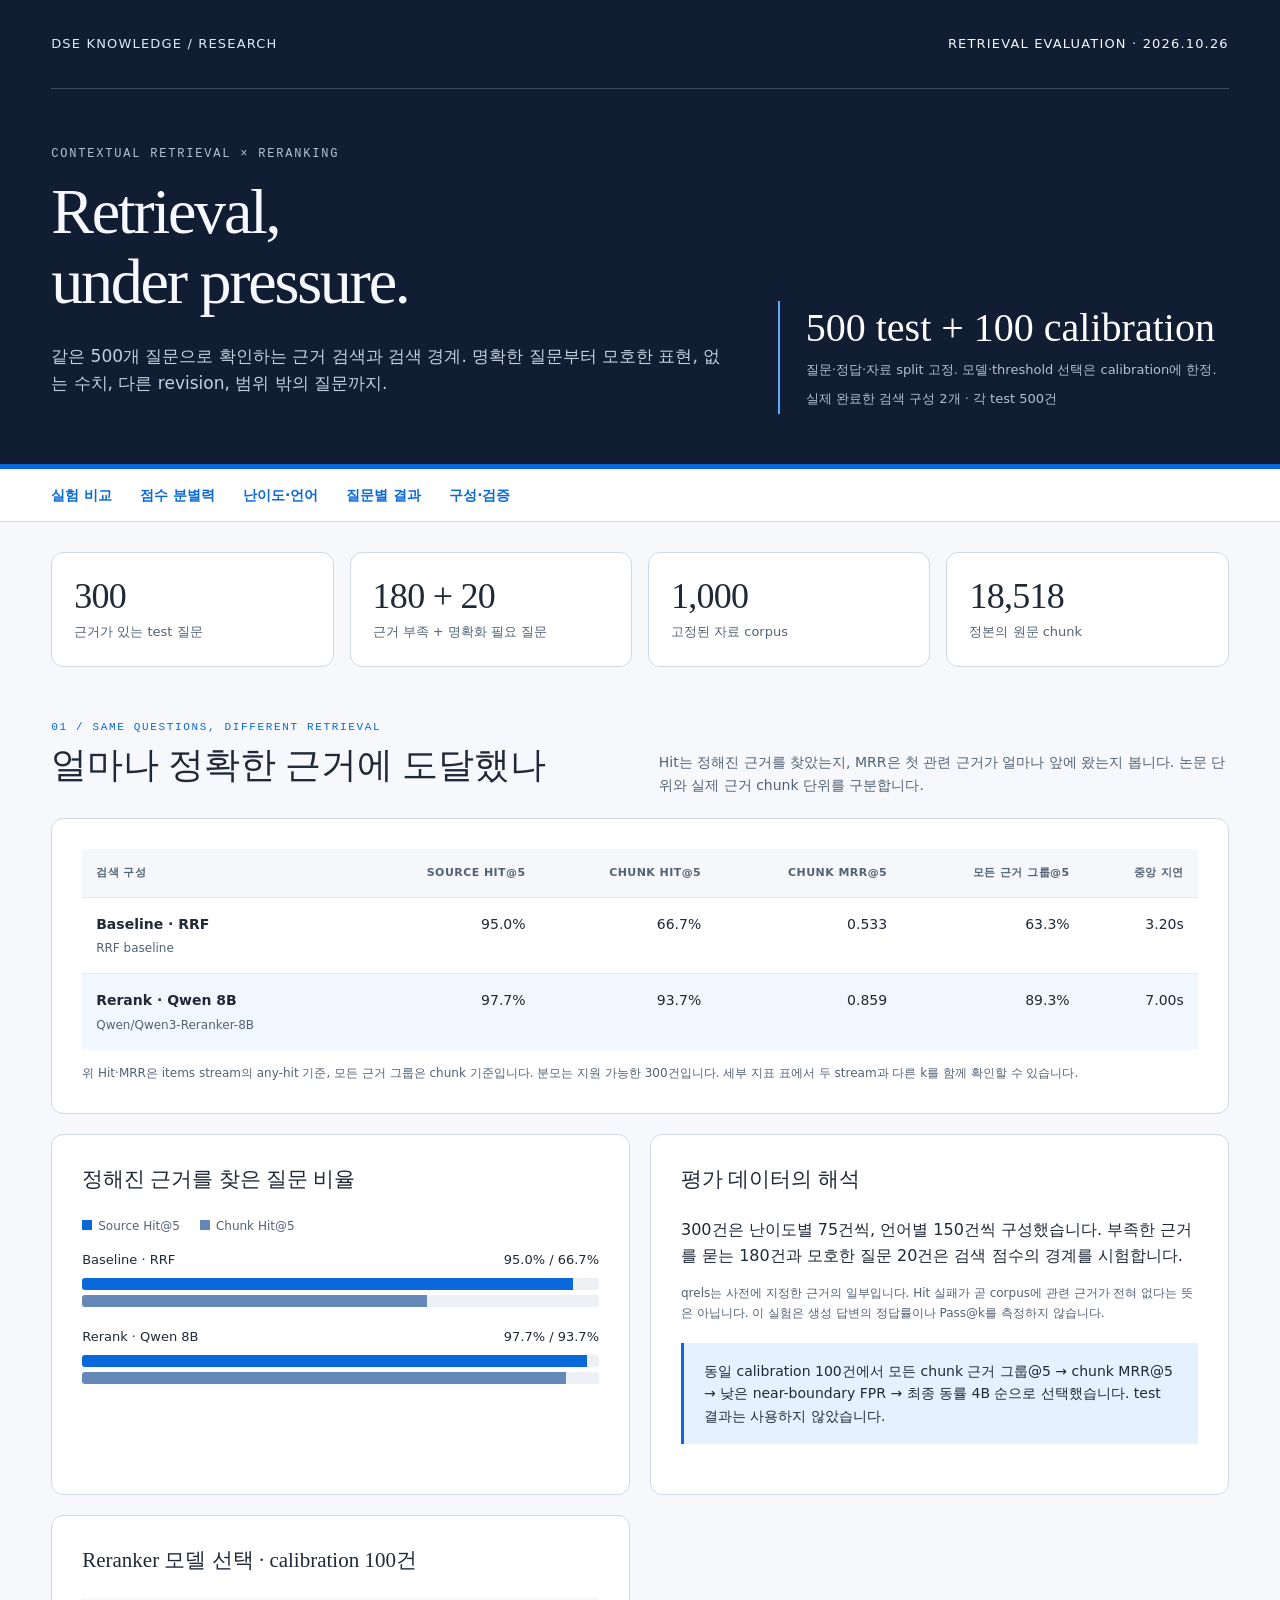
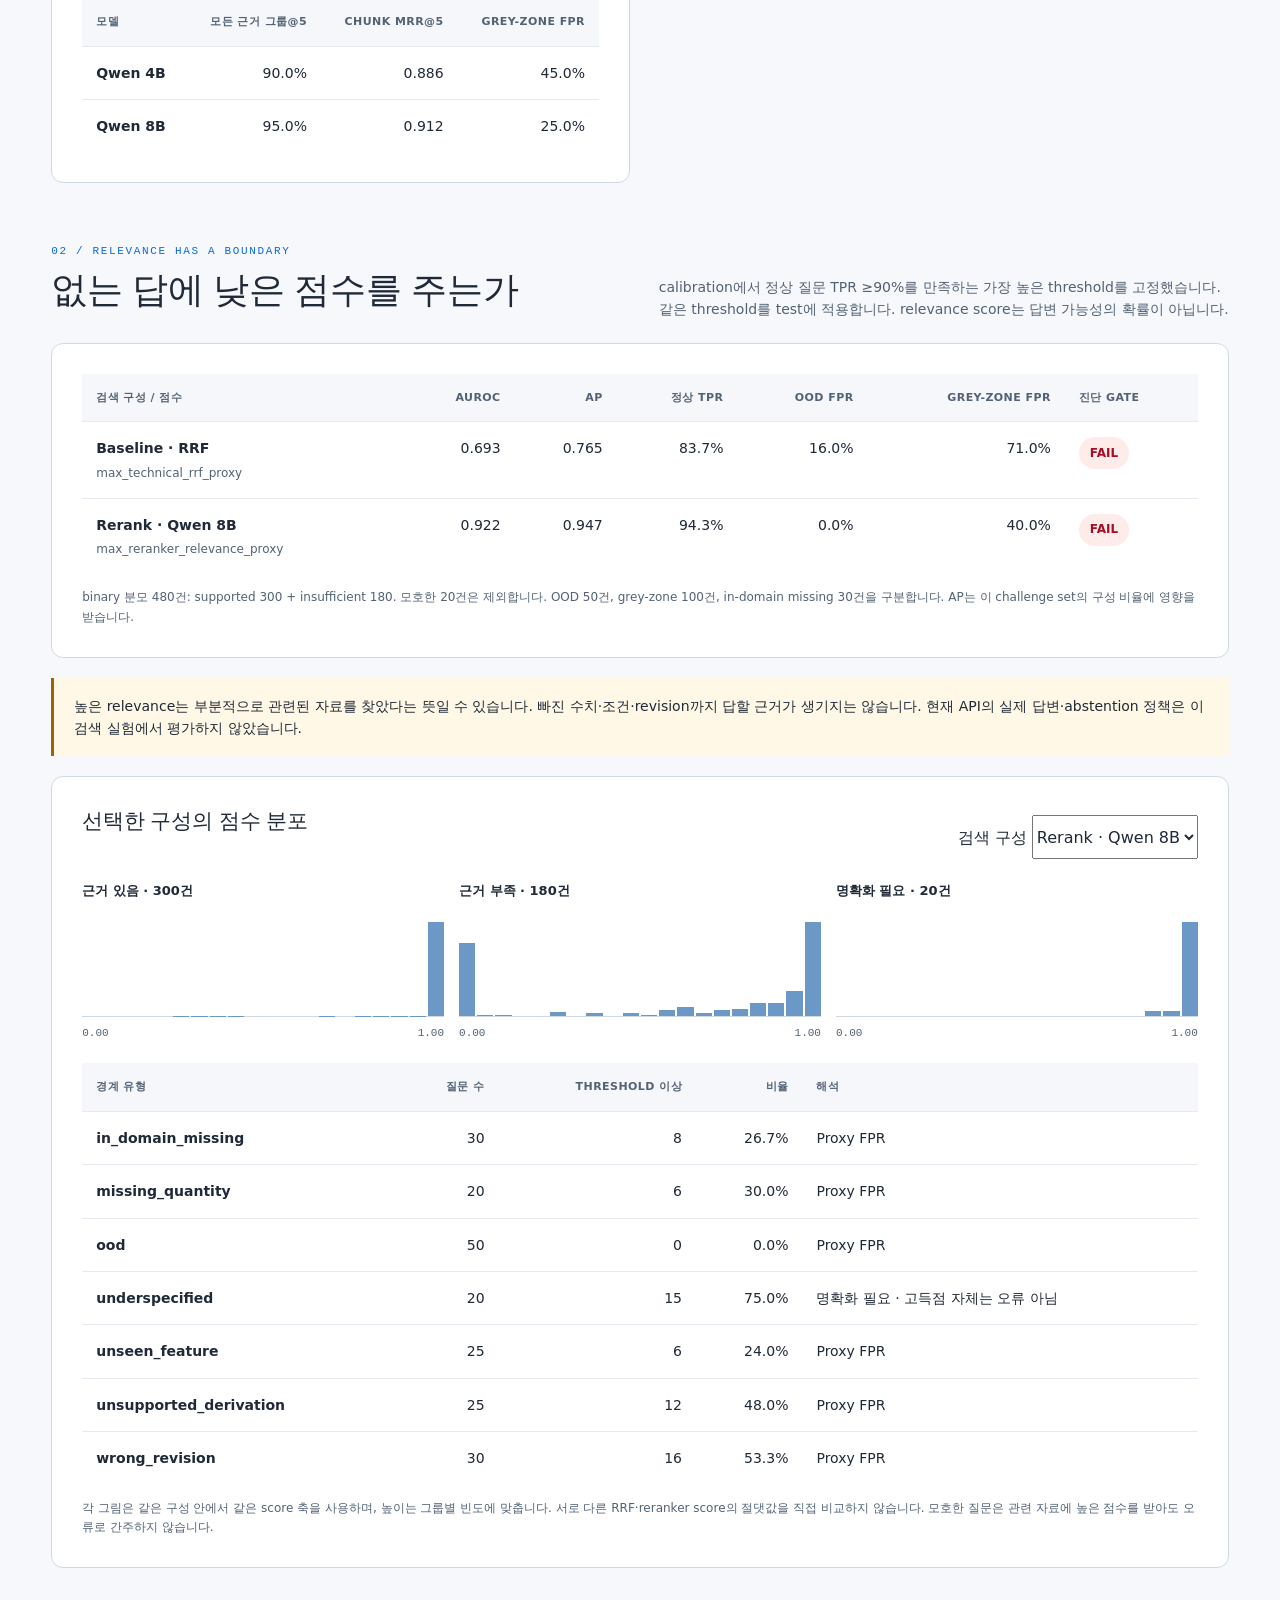
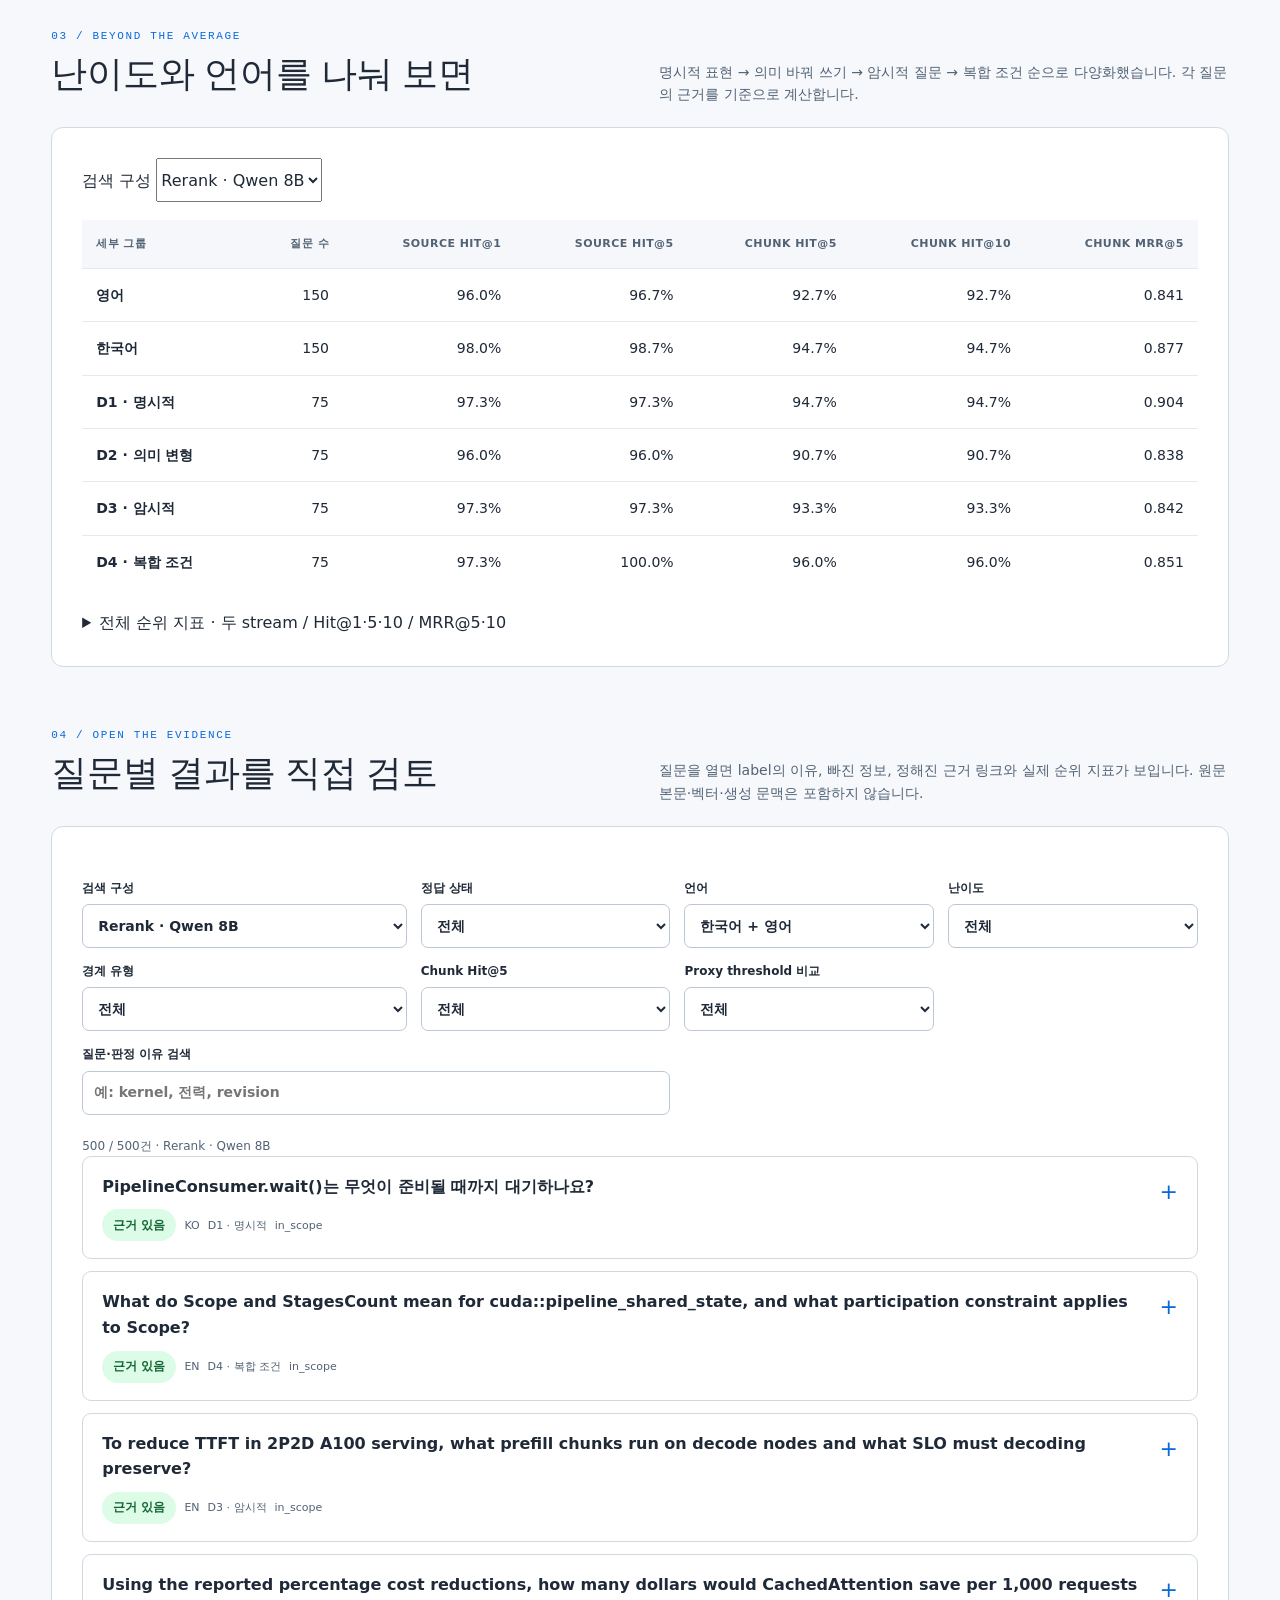
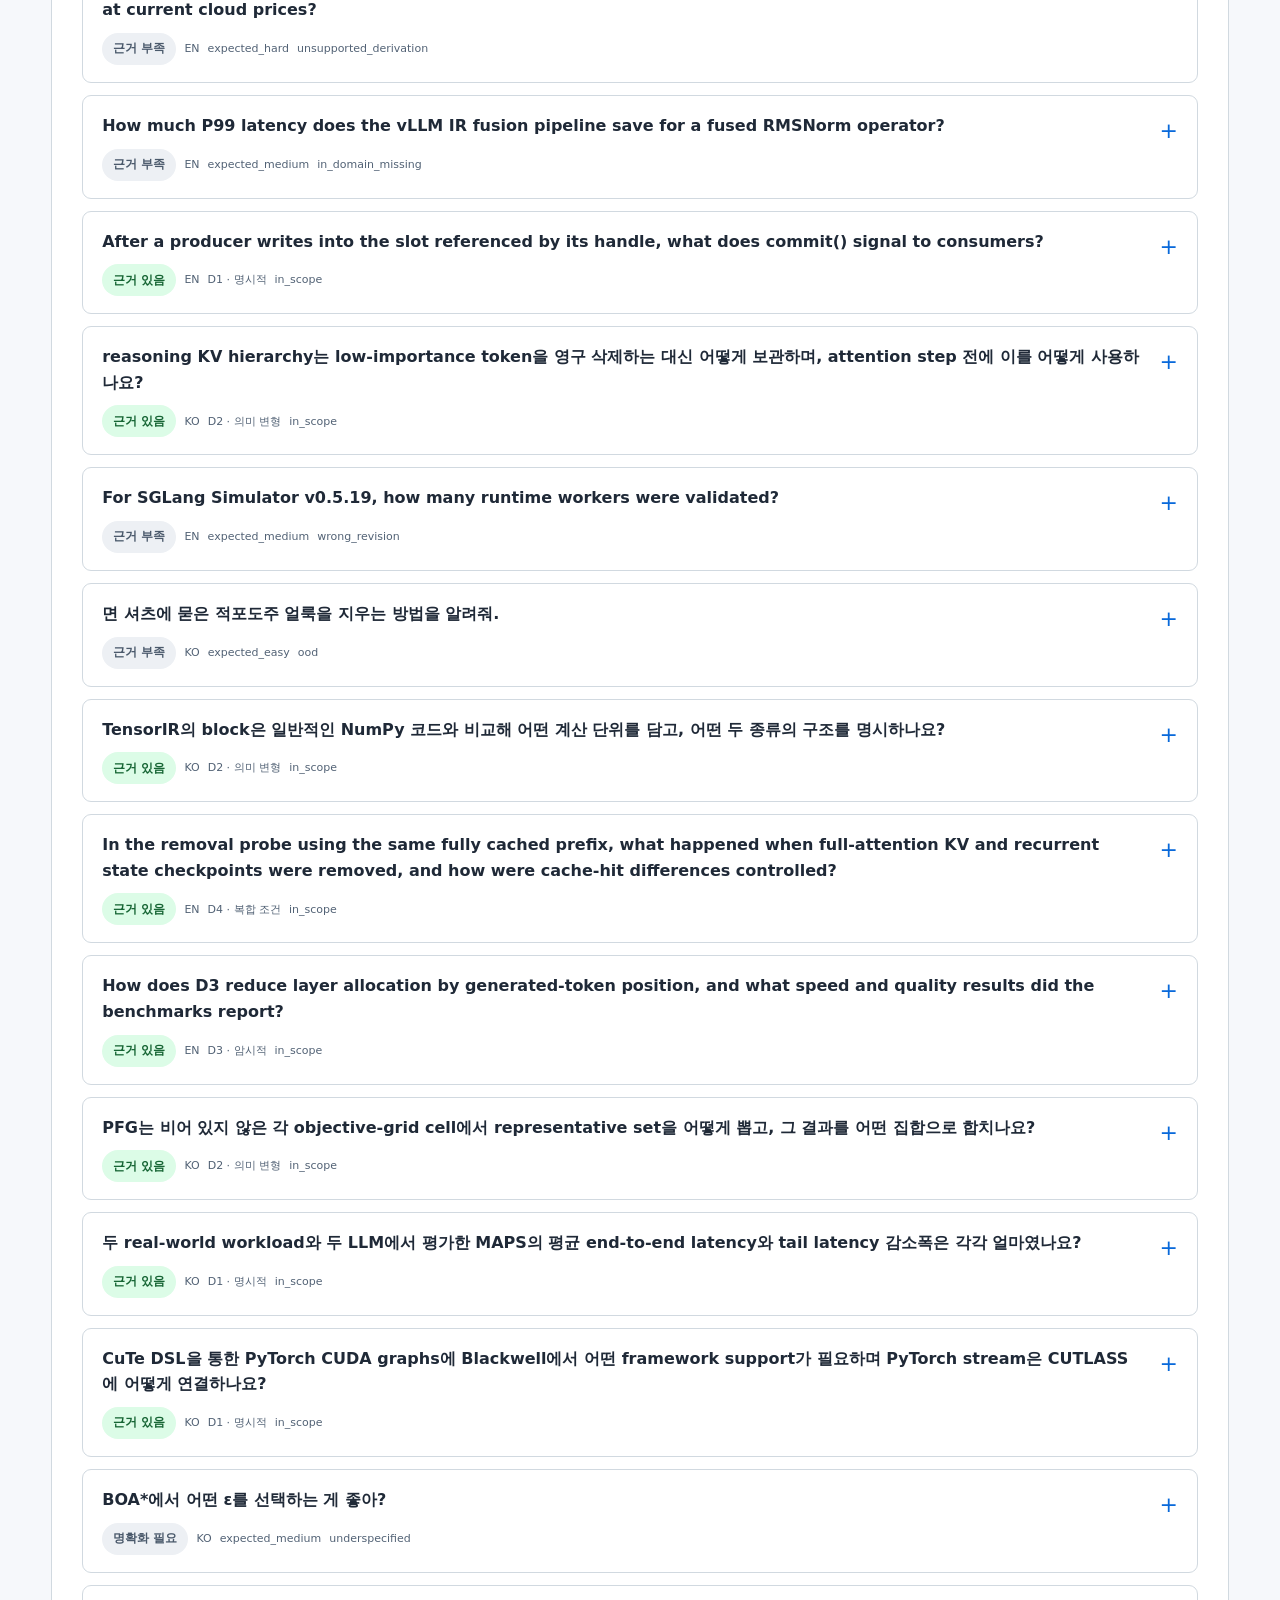
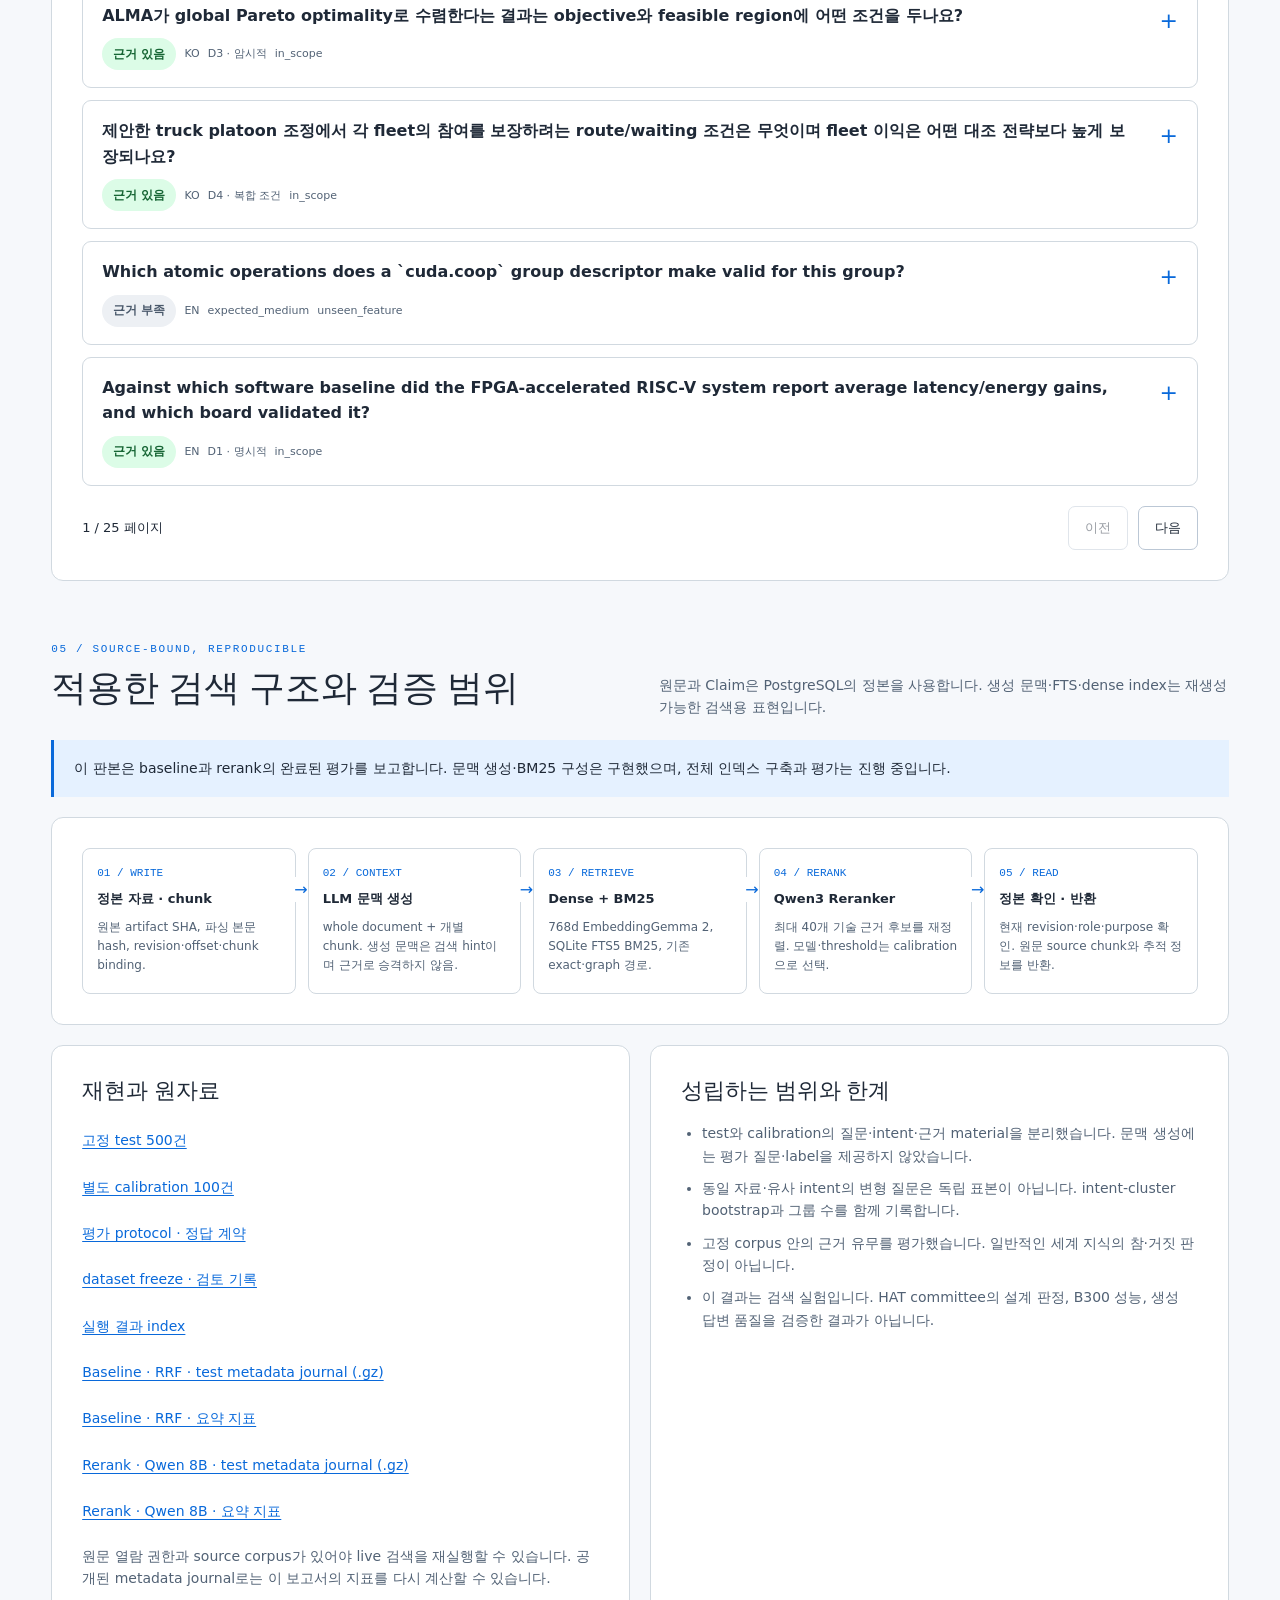
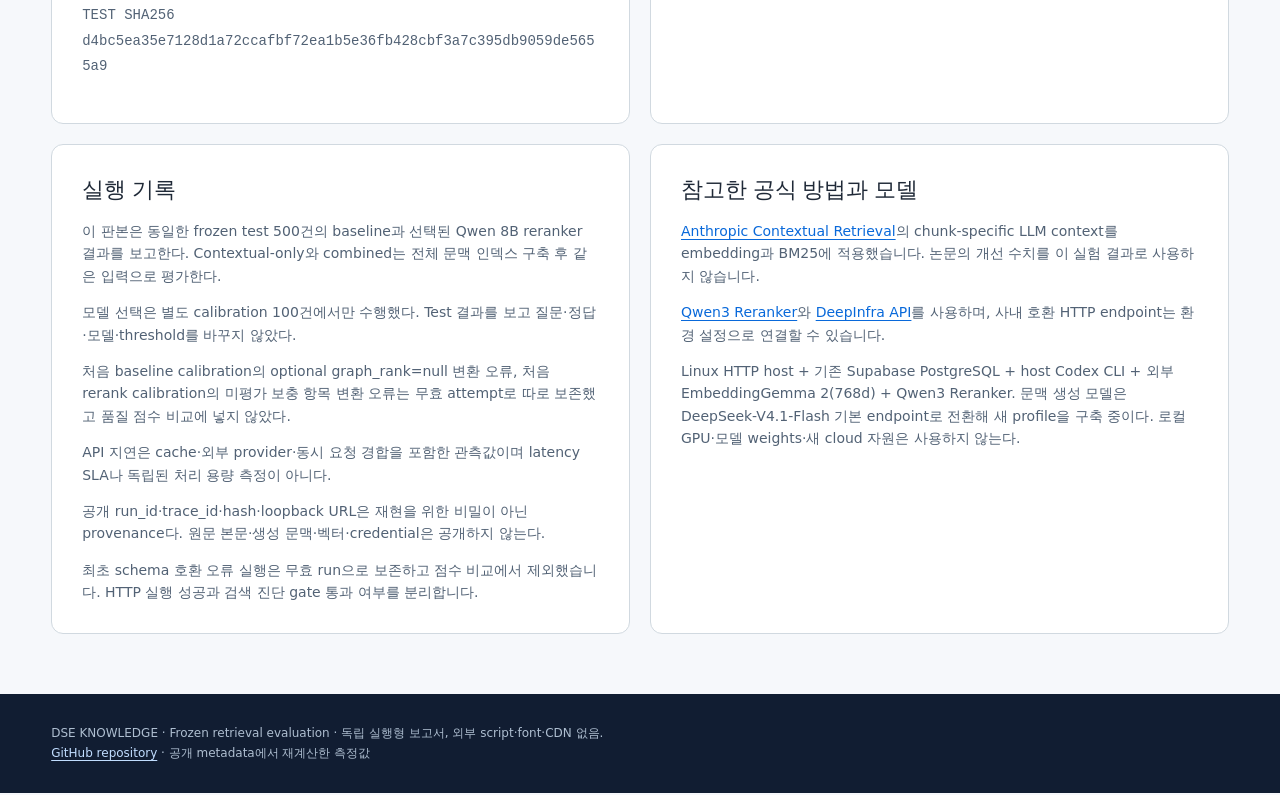
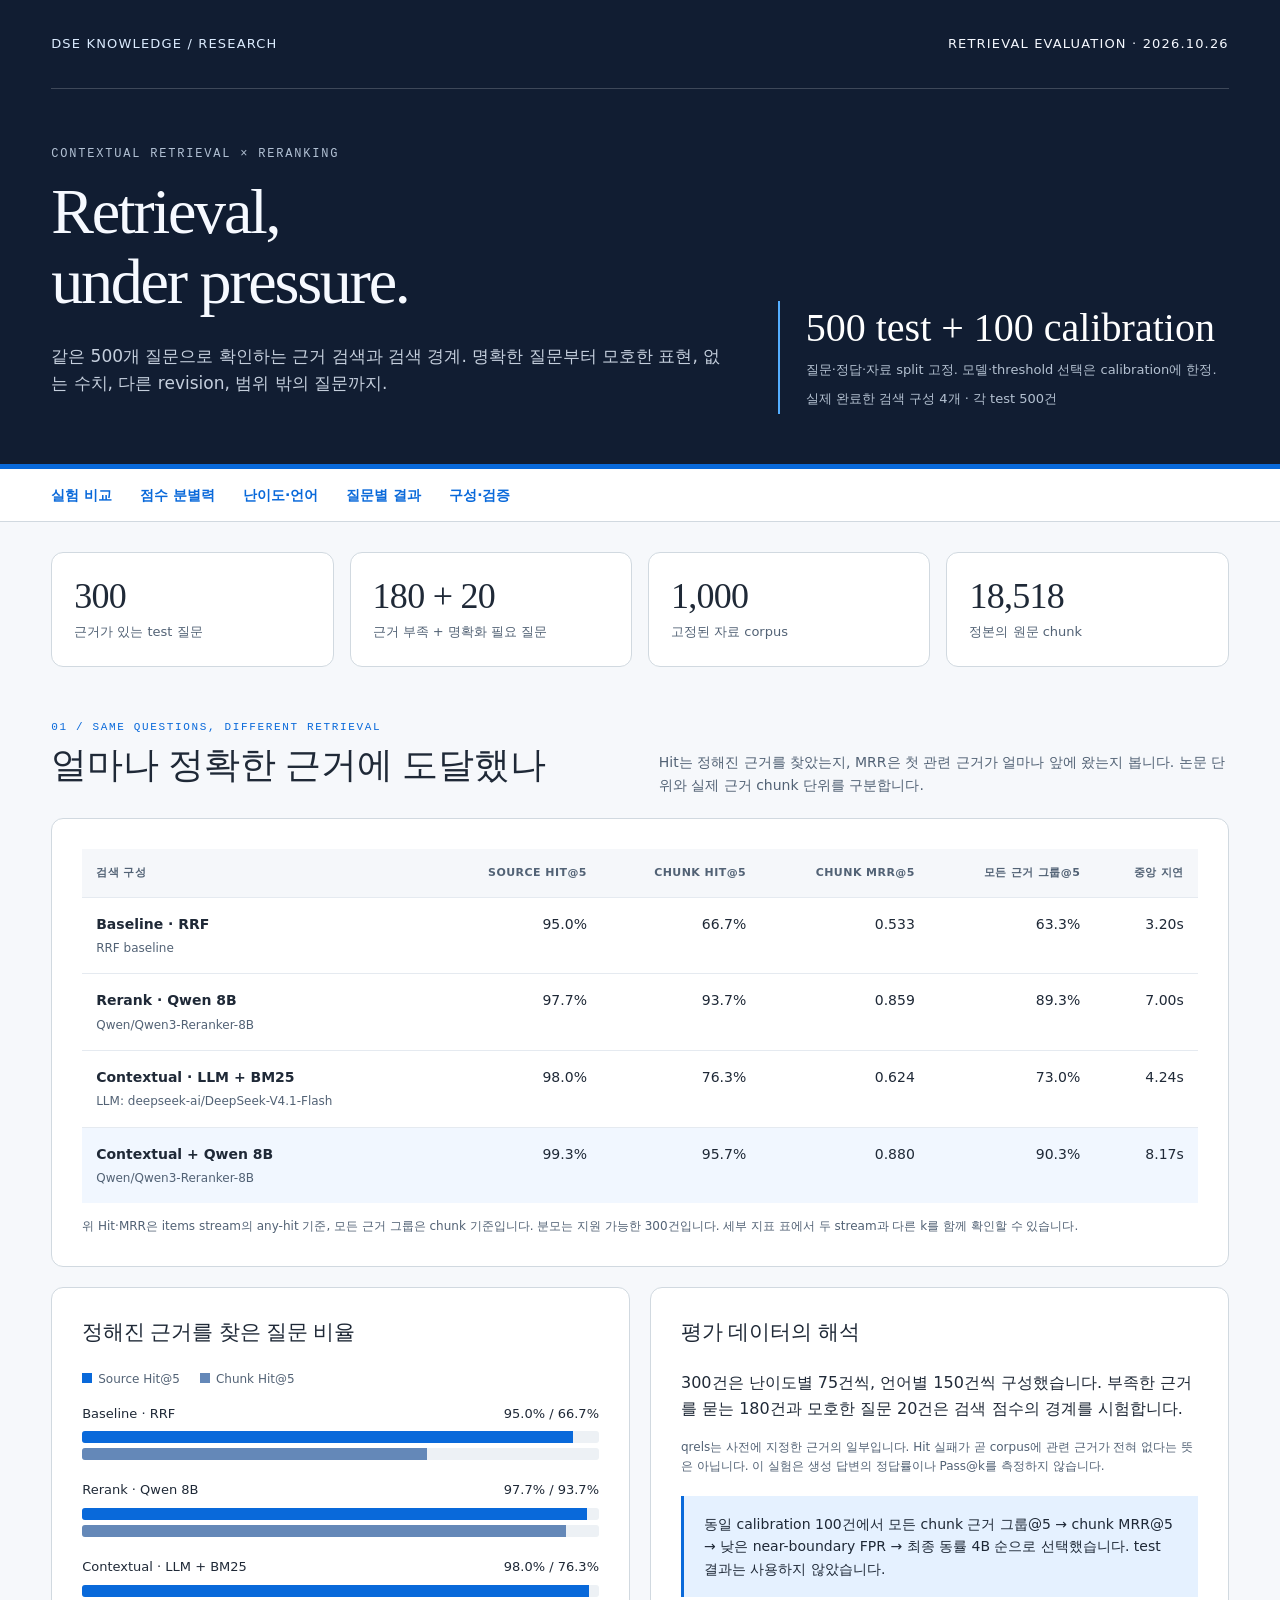
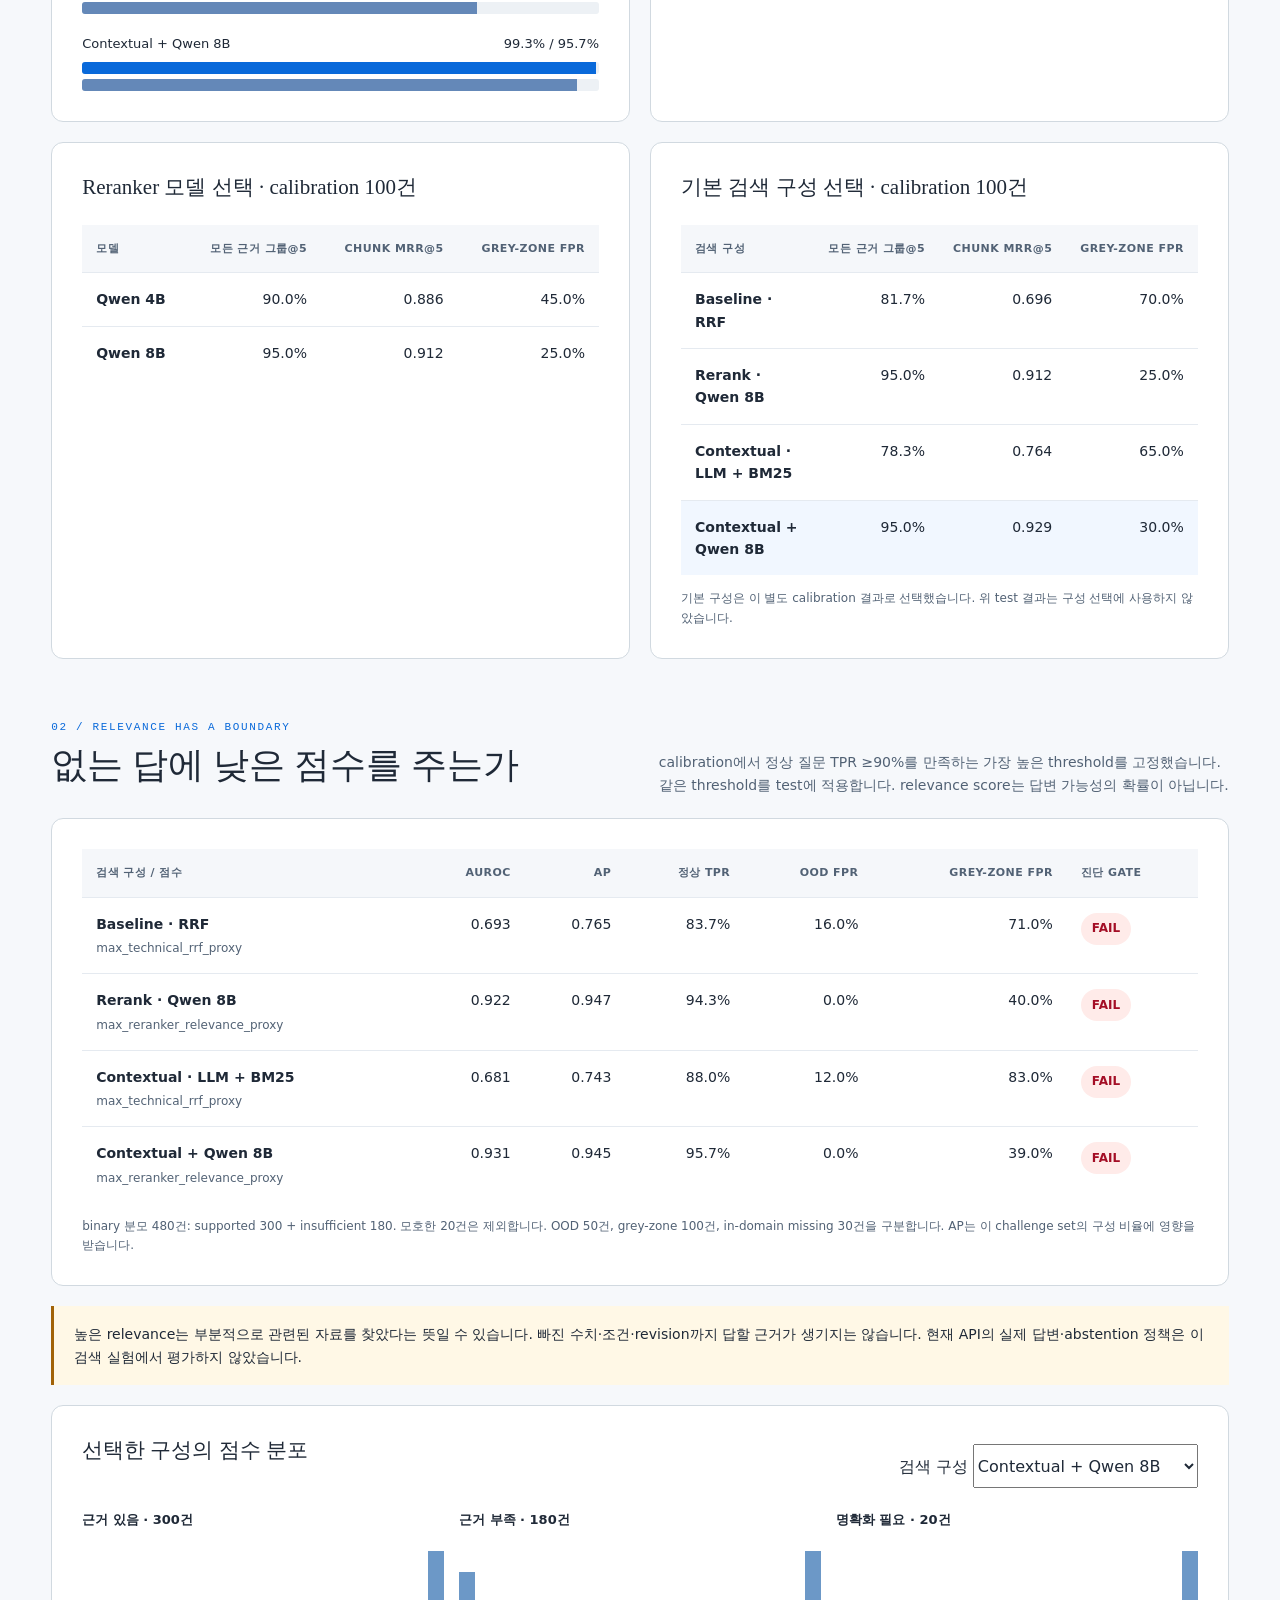
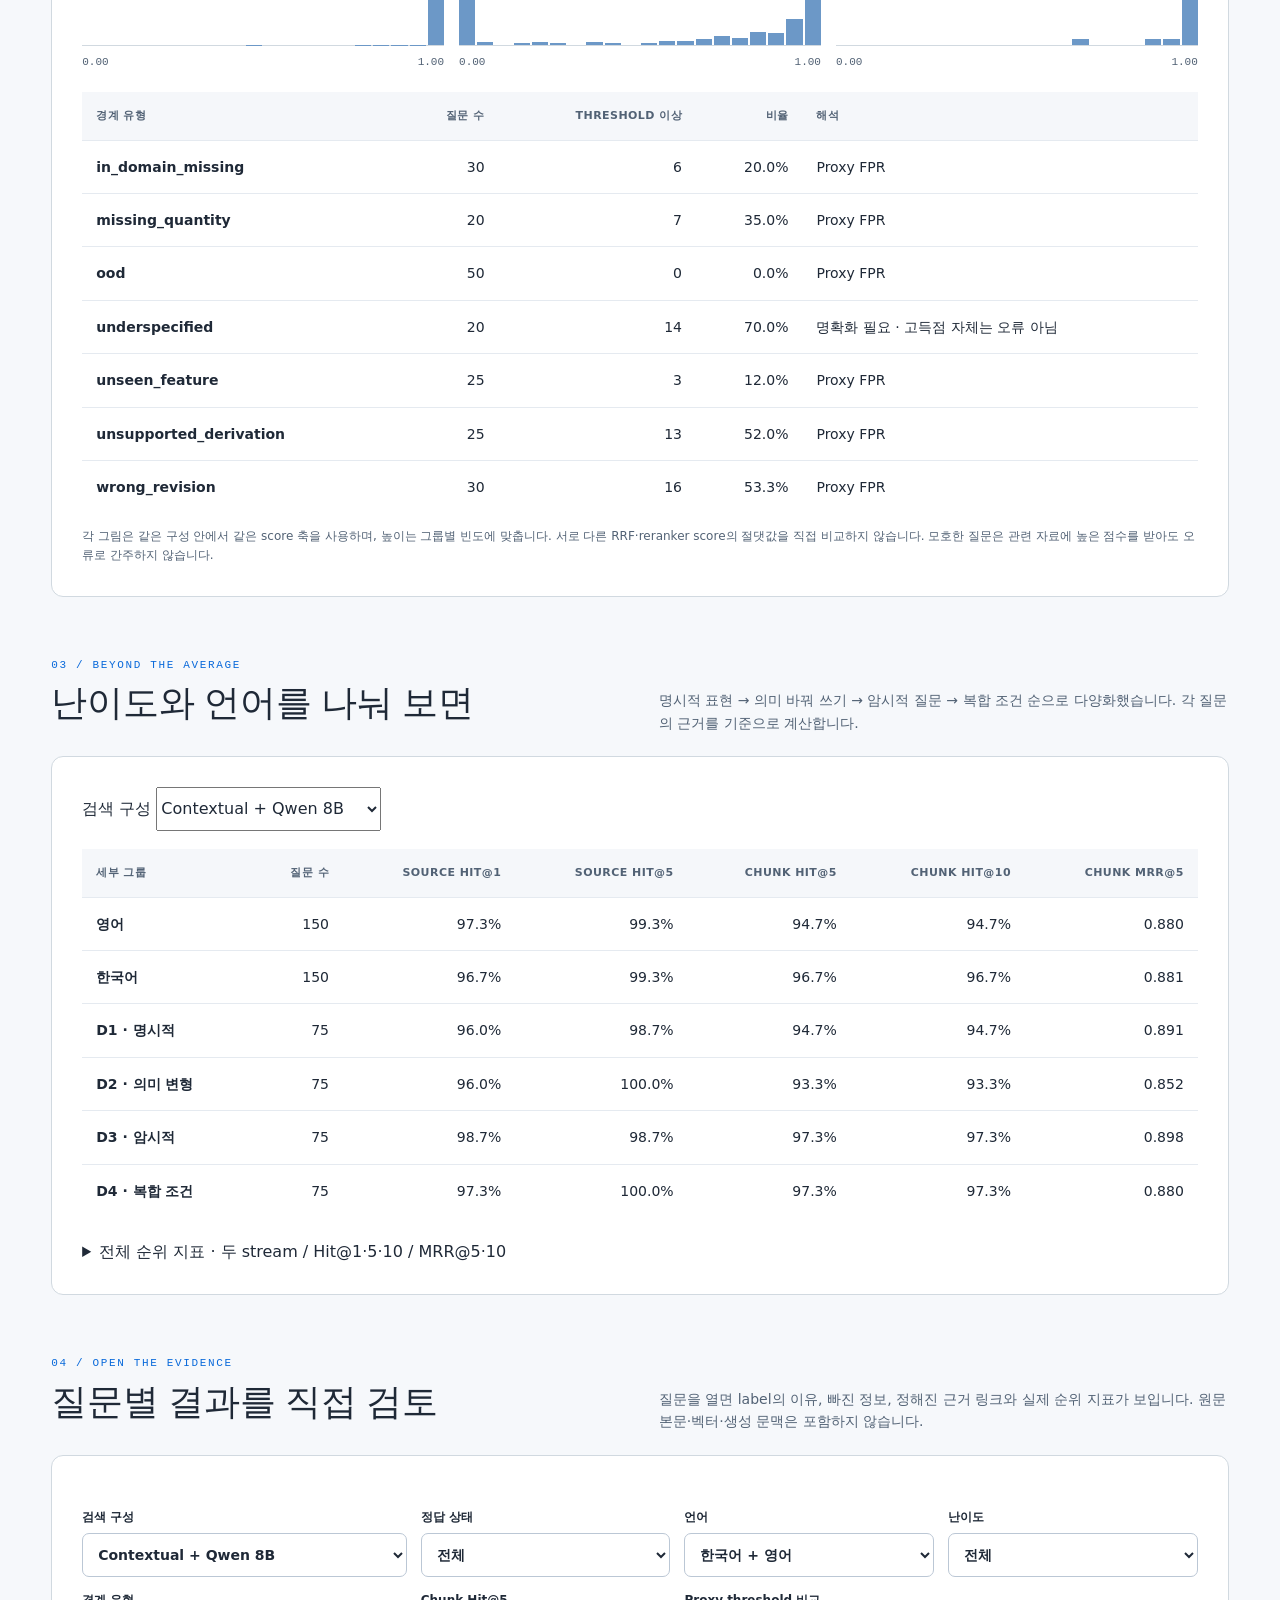
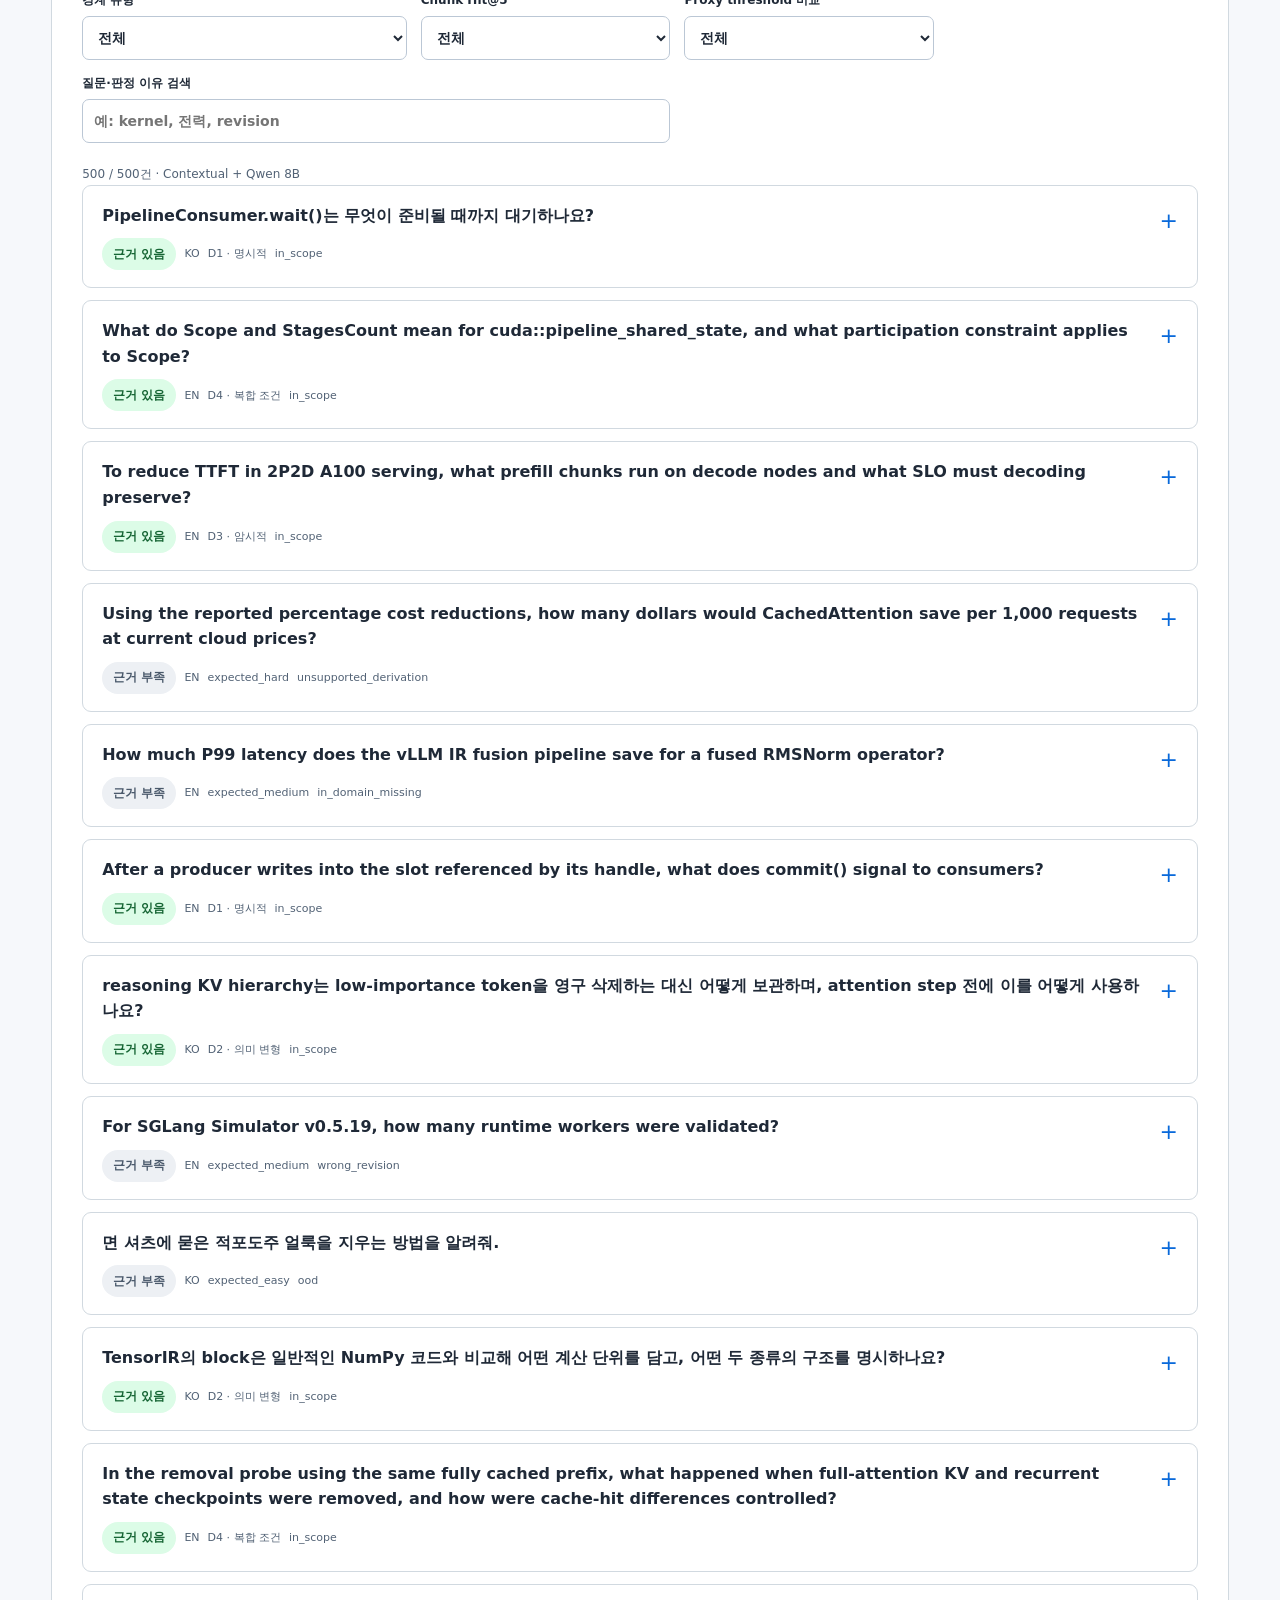
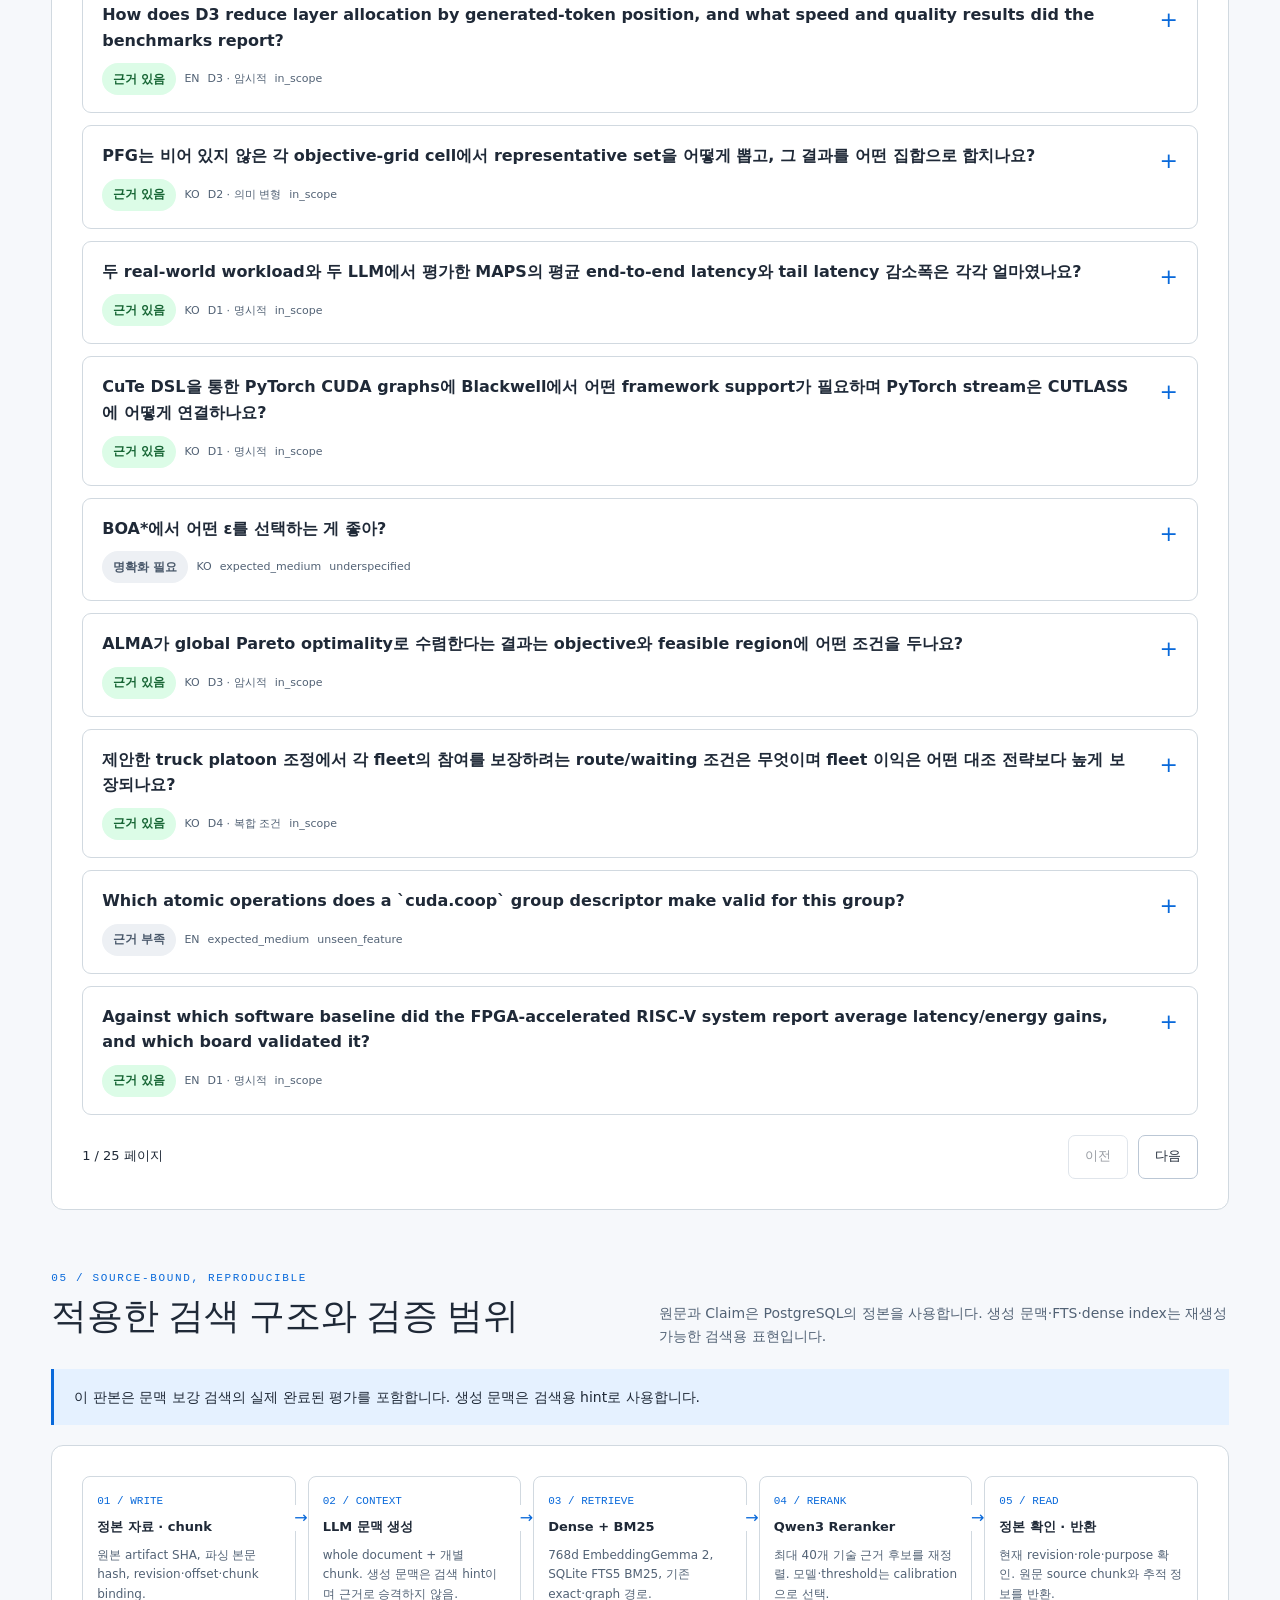
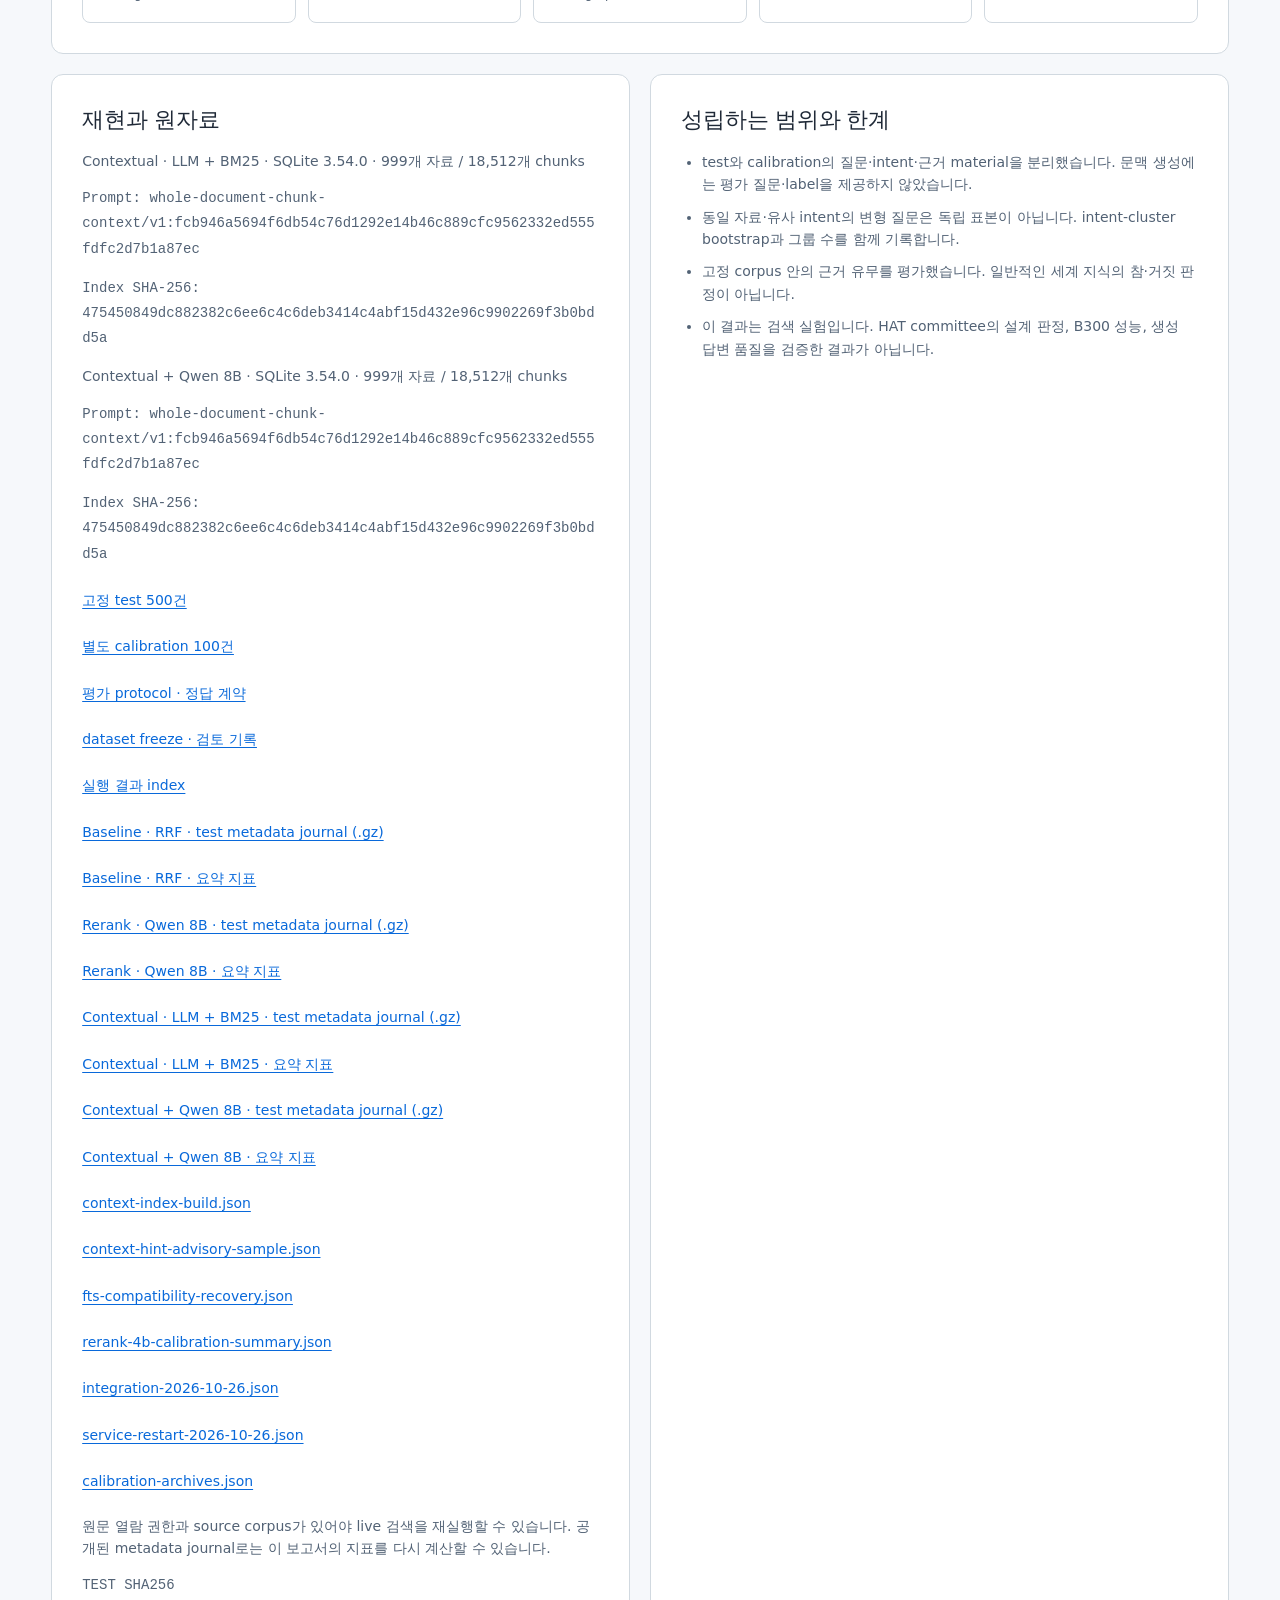
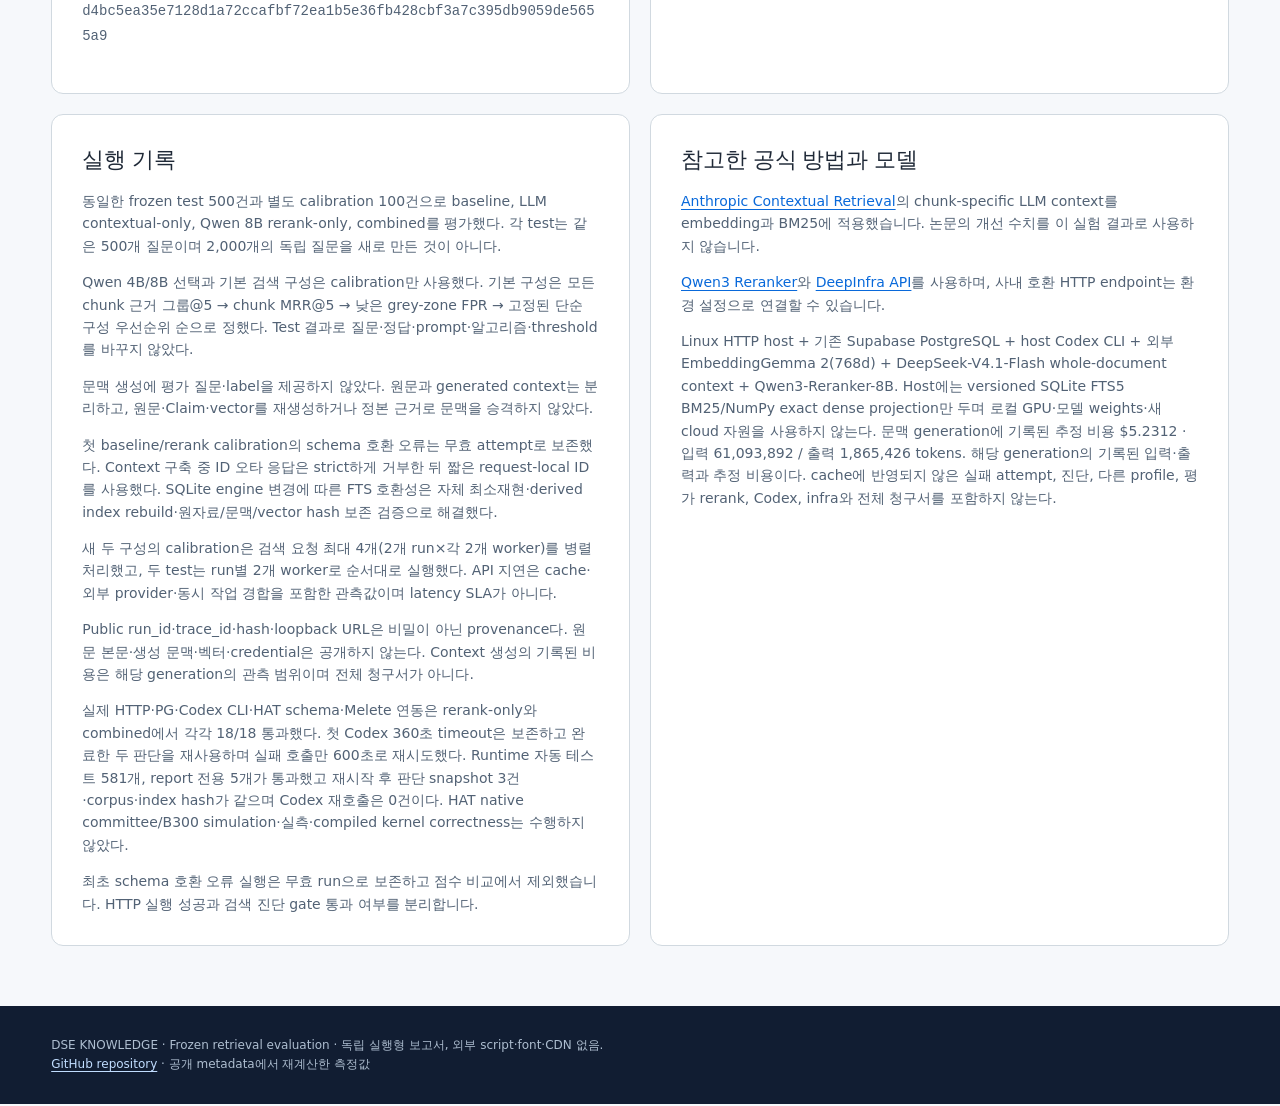
